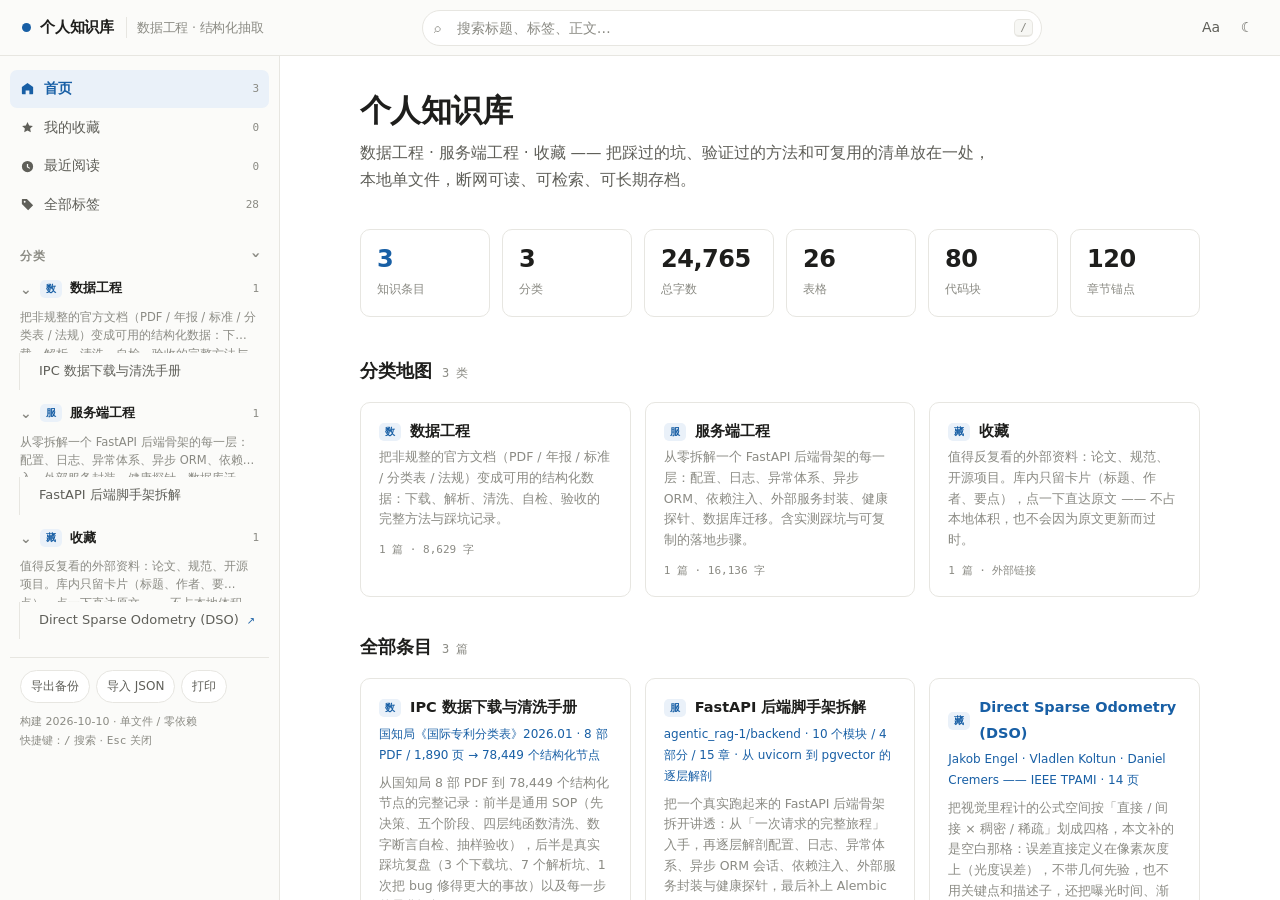
==== index.html @ 00d214c9 "新增外链收藏卡片：论文只留卡片，点击直达原文 需求：把 DSO 论文收进「收藏」，以知识小卡片展示标题与主要内容，点击跳原文，库内不做正文处理。  改动： - meta.json 新增 url 字段；" ====
<!DOCTYPE html>
<html lang="zh-CN" data-theme="light">
<head>
<meta charset="utf-8">
<meta name="viewport" content="width=device-width, initial-scale=1">
<meta name="color-scheme" content="light dark">
<meta name="description" content="个人知识库 · 数据工程 / 结构化抽取 —— 本地零依赖单文件">
<title>个人知识库</title>
<style>
*,*::before,*::after{box-sizing:border-box}
:root{
  --side-w:280px;
  --sans:-apple-system,BlinkMacSystemFont,"PingFang SC","Hiragino Sans GB","Microsoft YaHei",system-ui,sans-serif;
  --mono:ui-monospace,SFMono-Regular,Menlo,Consolas,"PingFang SC",monospace;
  --r:10px; --r-sm:7px;
  --fs:16px;
}
html[data-theme="light"]{
  --bg:#ffffff; --bg-soft:#f7f7f4; --side:#fbfbf9; --card:#ffffff;
  --text:#1e1e1c; --text-2:#5f5f59; --muted:#8b8b84; --border:#e7e6e1; --border-2:#f0efeb;
  --accent:#185FA5; --accent-2:#0f4a85; --accent-soft:#eaf1f9; --accent-line:#cfe0f2;
  --note-bg:#fdf8ee; --note-br:#c98a1e; --note-fg:#4a3a1a;
  --code-bg:#f6f6f3; --mark:#ffe9a8; --shadow:0 1px 2px rgba(20,20,20,.05),0 8px 24px rgba(20,20,20,.06);
}
html[data-theme="dark"]{
  --bg:#15171a; --bg-soft:#1b1e22; --side:#191c20; --card:#1c1f24;
  --text:#e7e7e3; --text-2:#a8a8a2; --muted:#7d7d78; --border:#2b2f35; --border-2:#22262b;
  --accent:#6aa9e0; --accent-2:#8dc0ee; --accent-soft:#1c2733; --accent-line:#2b3d51;
  --note-bg:#2a2618; --note-br:#c9a24a; --note-fg:#e3d9be;
  --code-bg:#1b1f24; --mark:#5c4a12; --shadow:0 1px 2px rgba(0,0,0,.3),0 8px 24px rgba(0,0,0,.35);
}
html{-webkit-text-size-adjust:100%}
body{
  margin:0;height:100vh;height:100dvh;background:var(--bg);color:var(--text);
  font:var(--fs)/1.75 var(--sans);overflow:hidden;
  display:grid;grid-template-columns:var(--side-w) minmax(0,1fr);grid-template-rows:auto minmax(0,1fr);
  grid-template-areas:"top top" "side main";
  transition:background .18s,color .18s;
}
a{color:var(--accent)}
button{font:inherit;color:inherit;background:none;border:0;cursor:pointer}
mark{background:var(--mark);color:inherit;border-radius:3px;padding:0 2px}
::-webkit-scrollbar{width:9px;height:9px}
::-webkit-scrollbar-thumb{background:var(--border);border-radius:5px}
::-webkit-scrollbar-thumb:hover{background:var(--muted)}
::-webkit-scrollbar-track{background:transparent}

/* ---------- 顶栏 ---------- */
#topbar{
  grid-area:top;display:flex;align-items:center;gap:12px;padding:0 16px;height:56px;
  background:var(--side);border-bottom:1px solid var(--border);z-index:40;
}
#menu-btn{display:none}
.icon-btn{
  width:34px;height:34px;border-radius:var(--r-sm);color:var(--text-2);
  display:inline-flex;align-items:center;justify-content:center;font-size:14px;
  transition:background .12s,color .12s;flex:none;
}
.icon-btn:hover{background:var(--bg-soft);color:var(--text)}
.icon-btn:active{transform:translateY(1px)}
.brand{
  display:flex;align-items:center;gap:9px;text-decoration:none;color:var(--text);
  font-weight:650;font-size:15px;letter-spacing:-.2px;flex:none;padding:4px 6px;border-radius:var(--r-sm);
}
.brand:hover{background:var(--bg-soft)}
.brand .dot{width:9px;height:9px;border-radius:50%;background:var(--accent);flex:none}
.brand small{color:var(--muted);font-weight:400;font-size:12.5px;
  padding-left:10px;margin-left:3px;border-left:1px solid var(--border)}
#searchwrap{flex:1;max-width:620px;margin-left:auto;position:relative}
#q{
  width:100%;height:36px;padding:0 62px 0 34px;border:1px solid var(--border);border-radius:999px;
  background:var(--bg);color:var(--text);font:14px var(--sans);outline:none;transition:border-color .15s,box-shadow .15s;
}
#q::placeholder{color:var(--muted)}
#q:focus{border-color:var(--accent-line);box-shadow:0 0 0 3px var(--accent-soft)}
#searchwrap .i{position:absolute;left:12px;top:50%;transform:translateY(-50%);color:var(--muted);pointer-events:none;font-size:13px}
#searchwrap kbd{
  position:absolute;right:9px;top:50%;transform:translateY(-50%);font:11px var(--mono);
  color:var(--muted);border:1px solid var(--border);border-bottom-width:2px;border-radius:5px;padding:1px 5px;background:var(--bg-soft);
}
#topbar .tools{display:flex;gap:2px;flex:none;margin-left:auto}

/* ---------- 侧栏 ---------- */
#side{
  grid-area:side;overflow-y:auto;overscroll-behavior:contain;background:var(--side);
  border-right:1px solid var(--border);padding:14px 10px 40px;
}
.snav{display:flex;flex-direction:column;gap:1px;margin-bottom:14px}
.snav a{
  display:flex;align-items:center;gap:9px;padding:7px 10px;border-radius:var(--r-sm);
  color:var(--text-2);text-decoration:none;font-size:13.5px;transition:background .12s,color .12s;
}
.snav a:hover{background:var(--bg-soft);color:var(--text)}
.snav a.on{background:var(--accent-soft);color:var(--accent);font-weight:600}
.snav a .n{margin-left:auto;font:11px var(--mono);color:var(--muted)}
.sgroup{margin:0 0 10px}
.sgroup>summary{
  display:flex;align-items:center;gap:7px;cursor:pointer;list-style:none;
  font-size:11.5px;font-weight:700;letter-spacing:.07em;color:var(--muted);
  padding:8px 10px 6px;text-transform:uppercase;
}
.sgroup>summary::-webkit-details-marker{display:none}
.sgroup>summary::after{
  content:"›";margin-left:auto;font-size:15px;line-height:1;color:var(--muted);
  transition:transform .15s;transform:rotate(90deg);
}
.sgroup:not([open])>summary::after{transform:rotate(0)}
.catblk{margin-bottom:6px}
.catblk>.chead{
  display:flex;align-items:center;gap:8px;width:100%;padding:7px 10px;border-radius:var(--r-sm);
  font-size:13px;font-weight:640;color:var(--text);text-align:left;line-height:1.45;
}
.catblk>.chead:hover{background:var(--bg-soft)}
.catblk>.chead .badge{
  flex:none;font:10px/16px var(--mono);font-weight:700;letter-spacing:.03em;
  padding:1px 6px;border-radius:5px;background:var(--accent-soft);color:var(--accent);height:18px;
}
.catblk>.chead .cnt{margin-left:auto;font:11px var(--mono);color:var(--muted)}
.catblk>.chead .arw{flex:none;color:var(--muted);font-size:14px;transition:transform .15s}
.catblk.collapsed>.chead .arw{transform:rotate(-90deg)}
.clist{display:flex;flex-direction:column;gap:1px;padding:2px 0 4px 10px;margin-left:9px;border-left:1px solid var(--border)}
.catblk.collapsed .clist{display:none}
.clist a{
  display:flex;gap:8px;align-items:baseline;padding:6px 9px;border-radius:var(--r-sm);
  color:var(--text-2);text-decoration:none;font-size:13px;line-height:1.5;
}
.clist a:hover{background:var(--bg-soft);color:var(--text)}
.clist a.on{background:var(--accent-soft);color:var(--accent);font-weight:600}
.clist a .fav{color:#e0a52a;font-size:11px;flex:none}
.catdesc{padding:2px 10px 8px;font-size:11.5px;line-height:1.6;color:var(--muted);
  display:-webkit-box;-webkit-line-clamp:2;-webkit-box-orient:vertical;overflow:hidden}
#side .sfoot{
  margin-top:18px;padding:12px 10px 0;border-top:1px solid var(--border);
  display:flex;flex-wrap:wrap;gap:6px;
}
#side .sfoot button{
  font-size:12px;padding:5px 10px;border:1px solid var(--border);border-radius:999px;color:var(--text-2);background:var(--bg);
}
#side .sfoot button:hover{border-color:var(--accent-line);color:var(--accent)}
#side .meta-line{padding:10px 10px 0;font-size:11px;color:var(--muted);line-height:1.7}

/* ---------- 主区 ---------- */
#main{grid-area:main;overflow-y:auto;overscroll-behavior:contain;scroll-behavior:smooth}
#progress{position:fixed;top:0;left:0;height:2px;background:var(--accent);width:0;z-index:60;transition:width .1s linear;pointer-events:none}
.page{max-width:920px;margin:0 auto;padding:34px 40px 90px}

/* 文章 */
.crumbs{display:flex;align-items:center;gap:7px;font-size:12.5px;color:var(--muted);margin-bottom:14px;flex-wrap:wrap}
.crumbs a{color:var(--muted);text-decoration:none}
.crumbs a:hover{color:var(--accent)}
.crumbs .sep{opacity:.5}
.doc h1{font-size:27px;line-height:1.35;margin:0 0 8px;font-weight:680;letter-spacing:-.4px}
.kicker{color:var(--muted);font-size:13.5px;margin:0 0 12px;font-weight:500}
.lede{
  color:var(--text-2);font-size:15px;line-height:1.8;margin:0 0 16px;padding:13px 16px;
  background:var(--bg-soft);border-left:3px solid var(--accent-line);border-radius:0 var(--r) var(--r) 0;
}
.metabar{display:flex;flex-wrap:wrap;gap:7px;align-items:center;padding-bottom:16px;border-bottom:1px solid var(--border);margin-bottom:26px}
.chip{
  font-size:11.5px;padding:3px 9px;border-radius:999px;background:var(--bg-soft);
  color:var(--text-2);border:1px solid var(--border);text-decoration:none;
}
a.chip:hover{border-color:var(--accent-line);color:var(--accent);background:var(--accent-soft)}
.chip.plain{border-color:transparent;background:none;color:var(--muted);padding-left:0}
.chip.stat{font-variant-numeric:tabular-nums;font-family:var(--mono)}
.favbtn{
  margin-left:auto;font-size:12.5px;padding:5px 13px;border-radius:999px;
  border:1px solid var(--border);color:var(--text-2);display:inline-flex;gap:6px;align-items:center;
}
.favbtn:hover{border-color:#e0a52a;color:#e0a52a}
.favbtn.on{background:#fdf6e3;border-color:#e9cf8a;color:#9a7212}
html[data-theme="dark"] .favbtn.on{background:#332c14;border-color:#6b5a22;color:#e9cf8a}

/* 正文排版 —— 标题层级整体降了一级（条目标题占 h1），这里复刻原手册的视觉层次 */
.body h2{                                   /* 部（第一部分 / 第二部分） */
  font-size:22px;font-weight:680;color:var(--accent);letter-spacing:-.3px;
  margin:46px 0 6px;line-height:1.4;scroll-margin-top:74px;
}
.body h3{                                   /* 章（0. / 1. / Stage 0 …） */
  font-size:19px;font-weight:650;line-height:1.45;margin:38px 0 12px;
  padding-left:12px;border-left:3px solid var(--accent);scroll-margin-top:74px;
}
.body h4{font-size:16px;font-weight:640;margin:26px 0 8px;scroll-margin-top:74px}
.body h4::before{content:"§ ";color:var(--muted);font-weight:400}
.body h5{font-size:14.5px;font-weight:640;margin:20px 0 6px;color:var(--text-2);scroll-margin-top:74px}
.body h5::before{content:"· ";color:var(--muted);font-weight:400}
.body h2:first-child,.body h3:first-child{margin-top:0}
.body>*:first-child{margin-top:0}
/* 「部分」这两块之间给一条重分割线，翻页感更强 */
.body section.part{margin-top:40px}
.body section.part:first-child{margin-top:0}
.body section.part>h2:first-child{margin-top:0}
.body section.part + section.part{border-top:2px solid var(--accent);padding-top:22px;margin-top:56px}
.body p{margin:11px 0}
.body ul,.body ol{margin:11px 0;padding-left:23px}
.body li{margin:5px 0}
.body li::marker{color:var(--muted)}
.body strong{font-weight:650}
.body hr{border:none;border-top:1px solid var(--border-2);margin:32px 0}
.body a{color:var(--accent);text-underline-offset:2px}
.body code{
  background:var(--code-bg);border:1px solid var(--border);border-radius:5px;
  padding:1px 5px;font:13.5px var(--mono);word-break:break-word;
}
.body blockquote{
  margin:16px 0;padding:12px 18px;background:var(--note-bg);color:var(--note-fg);
  border-left:3px solid var(--note-br);border-radius:0 var(--r) var(--r) 0;
}
.body blockquote p{margin:6px 0}
.body blockquote code{background:rgba(255,255,255,.45);border-color:rgba(180,140,40,.3)}
html[data-theme="dark"] .body blockquote code{background:rgba(255,255,255,.07)}
.body pre{
  position:relative;background:var(--code-bg);border:1px solid var(--border);border-radius:var(--r);
  padding:14px 16px;overflow-x:auto;margin:15px 0;-webkit-overflow-scrolling:touch;
}
.body pre code{background:none;border:none;padding:0;font-size:13px;line-height:1.68;font-family:var(--mono);white-space:pre}
.body pre .copy{
  position:absolute;top:7px;right:7px;font:11px var(--sans);padding:3px 9px;border-radius:6px;
  background:var(--bg);border:1px solid var(--border);color:var(--muted);opacity:0;transition:opacity .15s;
}
.body pre:hover .copy,.body pre .copy:focus{opacity:1}
.body pre .copy:hover{color:var(--accent);border-color:var(--accent-line)}
.body pre .copy.done{color:#2f7d4f;border-color:#9ed3b2;opacity:1}
html[data-theme="dark"] .body pre .copy.done{color:#7fd6a2;border-color:#2f5c42}
.tw{overflow-x:auto;margin:16px 0;border:1px solid var(--border);border-radius:var(--r);-webkit-overflow-scrolling:touch}
.tw::-webkit-scrollbar{height:7px}
.body table{border-collapse:collapse;width:100%;font-size:14px}
.body th,.body td{padding:9px 13px;border-bottom:1px solid var(--border);text-align:left;vertical-align:top}
.body th{background:var(--bg-soft);font-weight:640;white-space:nowrap;font-size:13px}
.body tbody tr:last-child td{border-bottom:none}
.body .cb{display:inline-block;width:12px;height:12px;border:1.5px solid var(--muted);border-radius:3px;margin-right:7px;vertical-align:-1px}
.body .cb-on{background:var(--accent);border-color:var(--accent)}
@media(max-width:700px){.body table{min-width:520px}}

/* 文章内目录 */
.rail{position:sticky;top:24px;max-height:calc(100dvh - 130px);overflow-y:auto;padding-bottom:20px}
.rail .rt{font-size:11px;font-weight:700;letter-spacing:.08em;color:var(--muted);text-transform:uppercase;margin-bottom:9px}
.rail a{
  display:block;font-size:12.5px;line-height:1.55;color:var(--muted);text-decoration:none;
  padding:3px 0 3px 11px;border-left:2px solid var(--border-2);transition:color .12s,border-color .12s;
}
.rail a.l2{padding-left:24px;font-size:12px}
.rail a:hover{color:var(--text)}
.rail a.on{color:var(--accent);border-left-color:var(--accent);font-weight:600}

/* 侧栏里的「本页目录」—— 单文档知识库把章节目录放左边，右侧不占阅读宽度 */
.dout{display:flex;flex-direction:column;gap:1px;padding:2px 0 6px 10px;margin-left:9px;border-left:1px solid var(--border)}
.dout a{
  display:block;font-size:12.5px;line-height:1.5;color:var(--muted);text-decoration:none;
  padding:4px 8px;border-radius:var(--r-sm);transition:background .12s,color .12s;
}
.dout a.l1{font-weight:650;color:var(--text-2);font-size:13px;margin-top:5px}
.dout a.l2{padding-left:16px}
.dout a.l3{padding-left:28px;font-size:12px}
.dout a.l4{padding-left:40px;font-size:12px;color:var(--muted)}
.dout a:hover{background:var(--bg-soft);color:var(--text)}
.dout a.on{background:var(--accent-soft);color:var(--accent);font-weight:600}
.sgroup>summary .oc{margin-left:auto;font:10px var(--mono);font-weight:700;color:var(--muted);
  background:var(--bg);border:1px solid var(--border);border-radius:5px;padding:0 5px;letter-spacing:0}

/* 翻页 */
.pager{display:grid;grid-template-columns:1fr 1fr;gap:14px;margin-top:52px;padding-top:24px;border-top:1px solid var(--border)}
.pager a{
  display:block;padding:13px 16px;border:1px solid var(--border);border-radius:var(--r);
  text-decoration:none;color:var(--text);background:var(--card);transition:border-color .15s,box-shadow .15s;
}
.pager a:hover{border-color:var(--accent-line);box-shadow:var(--shadow)}
.pager a .lab{font-size:11px;color:var(--muted);display:block;margin-bottom:4px}
.pager a .t{font-size:14px;font-weight:600;line-height:1.5}
.pager a.next{text-align:right}
.pager .ph{visibility:hidden}

/* 首页 / 列表页 */
.hero{margin-bottom:34px}
.hero h1{font-size:31px;margin:0 0 10px;font-weight:700;letter-spacing:-.6px;line-height:1.3}
.hero .sub{color:var(--text-2);font-size:15.5px;margin:0;max-width:64ch;line-height:1.75}
.statrow{display:grid;grid-template-columns:repeat(auto-fit,minmax(112px,1fr));gap:12px;margin:26px 0 38px}
.stat{background:var(--card);border:1px solid var(--border);border-radius:var(--r);padding:14px 16px}
.stat b{display:block;font-size:24px;font-weight:700;font-variant-numeric:tabular-nums;letter-spacing:-.5px;line-height:1.25}
.stat span{font-size:12px;color:var(--muted)}
.stat.bl b{color:var(--accent)}
.h2sec{display:flex;align-items:baseline;gap:10px;margin:34px 0 16px}
.h2sec h2{font-size:18px;margin:0;font-weight:660}
.h2sec .c{font-size:12px;color:var(--muted);font-family:var(--mono)}
.cards{display:grid;grid-template-columns:repeat(auto-fill,minmax(268px,1fr));gap:14px}
.card{
  display:block;background:var(--card);border:1px solid var(--border);border-radius:var(--r);
  padding:16px 18px;text-decoration:none;color:var(--text);transition:border-color .15s,box-shadow .15s,transform .15s;
}
.card:hover{border-color:var(--accent-line);box-shadow:var(--shadow);transform:translateY(-1px)}
.card .ct{display:flex;align-items:center;gap:9px;font-weight:650;font-size:14.5px;margin-bottom:3px}
.card .badge{flex:none;font:10px/16px var(--mono);font-weight:700;padding:1px 6px;border-radius:5px;background:var(--accent-soft);color:var(--accent)}
.card .k{font-size:12px;color:var(--accent);margin-bottom:7px;font-weight:500}
.card .cs{font-size:12.5px;color:var(--muted);line-height:1.65}
.card .cf{margin-top:10px;font-size:11px;color:var(--muted);font-family:var(--mono)}
/* 外链卡片（收藏的资料书签）：库内不留正文副本，点一下直接开原文 */
.card.ext .ct{color:var(--accent)}
.card .pts{margin:9px 0 0;padding:0;list-style:none}
.card .pts li{position:relative;padding-left:13px;font-size:12.5px;line-height:1.62;color:var(--muted);margin-top:4px}
.card .pts li::before{content:"·";position:absolute;left:3px;color:var(--accent);font-weight:700}
.card .cf .go{color:var(--accent);font-weight:600}
.extico{font-size:10px;color:var(--accent);flex:none}
.artlist{display:flex;flex-direction:column;gap:2px}
.artlist a{
  display:block;padding:12px 14px;border-radius:var(--r-sm);text-decoration:none;color:var(--text);
  border:1px solid transparent;transition:background .12s,border-color .12s;
}
.artlist a:hover{background:var(--bg-soft);border-color:var(--border)}
.artlist .at{font-size:14.5px;font-weight:600;margin-bottom:3px;display:flex;align-items:center;gap:8px}
.artlist .as{font-size:12.5px;color:var(--muted);line-height:1.65}
.tagcloud{display:flex;flex-wrap:wrap;gap:7px}
.tagcloud a{
  font-size:12.5px;padding:4px 11px;border-radius:999px;background:var(--bg-soft);
  border:1px solid var(--border);color:var(--text-2);text-decoration:none;
}
.tagcloud a:hover{border-color:var(--accent-line);color:var(--accent);background:var(--accent-soft)}
.tagcloud a b{font-weight:600;color:var(--muted);font-size:11px;margin-left:5px;font-family:var(--mono)}
.note{
  background:var(--bg-soft);border:1px solid var(--border);border-radius:var(--r);padding:15px 18px;
  font-size:13.5px;color:var(--text-2);line-height:1.75;
}
.note h3{margin:0 0 8px;font-size:14.5px;color:var(--text);font-weight:650}
.note h3:not(:first-child){margin-top:18px}
.note ul{margin:6px 0;padding-left:20px}
.note li{margin:3px 0}
.note code{background:var(--code-bg);border:1px solid var(--border);border-radius:5px;padding:1px 5px;font:12.5px var(--mono)}
.col2{display:grid;grid-template-columns:repeat(auto-fit,minmax(290px,1fr));gap:14px}
.empty{text-align:center;padding:70px 20px;color:var(--muted);font-size:14px}

/* 搜索结果面板 */
#panel{
  position:fixed;inset:56px 0 0;background:rgba(20,22,26,.28);z-index:35;
  display:none;backdrop-filter:blur(2px);
}
#panel.open{display:block}
.sresults{
  max-width:760px;margin:0 auto;background:var(--card);border:1px solid var(--border);
  border-top:none;border-radius:0 0 var(--r) var(--r);box-shadow:var(--shadow);
  max-height:calc(100dvh - 76px);overflow-y:auto;
}
.sresults .sh{padding:11px 18px;font-size:12px;color:var(--muted);border-bottom:1px solid var(--border-2);position:sticky;top:0;background:var(--card)}
.sitem{display:block;padding:11px 18px;text-decoration:none;color:var(--text);border-bottom:1px solid var(--border-2);cursor:pointer}
.sitem:last-child{border-bottom:none}
.sitem:hover,.sitem.cur{background:var(--accent-soft)}
.sitem .st{font-size:13.5px;font-weight:620;margin-bottom:3px}
.sitem .sp{font-size:12.5px;color:var(--muted);line-height:1.65}
.sitem .sn{font-size:11px;color:var(--muted);font-family:var(--mono);margin-top:4px}
.sitem mark{background:var(--mark);color:inherit;font-weight:600;border-radius:3px}

#toast{
  position:fixed;left:50%;bottom:34px;transform:translate(-50%,14px);background:var(--text);color:var(--bg);
  font-size:12.5px;padding:8px 16px;border-radius:999px;opacity:0;pointer-events:none;
  transition:opacity .2s,transform .2s;z-index:80;
}
#toast.on{opacity:1;transform:translate(-50%,0)}
#scrim{display:none}

@media(max-width:900px){
  body{grid-template-columns:minmax(0,1fr);grid-template-areas:"top" "main"}
  #menu-btn{display:inline-flex}
  #side{
    position:fixed;top:56px;bottom:0;left:0;width:min(84vw,308px);z-index:45;
    transform:translateX(-102%);transition:transform .22s cubic-bezier(.4,0,.2,1);
    box-shadow:0 0 40px rgba(0,0,0,.18);
  }
  body.nav-open #side{transform:none}
  body.nav-open #scrim{display:block;position:fixed;inset:56px 0 0;background:rgba(20,22,26,.4);z-index:44}
  .brand small{display:none}
  .brand .bt{display:none}
  .page{padding:22px 18px 80px}
  .doc h1{font-size:23px}
  .body h2{font-size:19px}
  .body h3{font-size:17.5px}
  .pager{grid-template-columns:1fr}
  .pager a.next{text-align:left}
  .hero h1{font-size:25px}
  #q{padding-right:16px}
  #searchwrap kbd{display:none}
}
@media(max-width:480px){
  #font-btn{display:none}
  .brand{padding:4px 3px}
}
@media print{
  #topbar,#side,#progress,.pager,#panel,.sfoot{display:none!important}
  body{display:block;height:auto;overflow:visible}
  #main{overflow:visible}
  .page{padding:0;max-width:none}
  .body pre,.body .tw{overflow:visible;page-break-inside:avoid}
  .body h2,.body h3{page-break-after:avoid}
}
</style>
</head>
<body>
<div id="progress"></div>
<header id="topbar">
  <button id="menu-btn" class="icon-btn" type="button" aria-label="打开导航">☰</button>
  <a class="brand" href="#/"><span class="dot"></span><span class="bt">个人知识库</span><small>数据工程 · 结构化抽取</small></a>
  <div id="searchwrap">
    <span class="i">⌕</span>
    <input id="q" type="search" placeholder="搜索标题、标签、正文…" autocomplete="off" spellcheck="false" aria-label="搜索知识库">
    <kbd>/</kbd>
  </div>
  <div class="tools">
    <button id="font-btn" class="icon-btn" type="button" title="切换正文字号">Aa</button>
    <button id="theme-btn" class="icon-btn" type="button" title="切换深浅色">☾</button>
  </div>
</header>
<aside id="side"></aside>
<main id="main"></main>
<div id="panel"></div>
<div id="scrim"></div>
<div id="toast"></div>
<script id="kb-data" type="application/json">{"meta":{"title":"个人知识库","subtitle":"数据工程 · 服务端工程 · 收藏","built":"2026-10-10","source":"自建技术笔记：由原始项目文档整理而成","stats":{"arts":3,"exts":1,"cats":3,"words":24765,"tables":26,"code":80,"anchors":120,"read":61}},"cats":[{"id":"data-eng","name":"数据工程","icon":"数","desc":"把非规整的官方文档（PDF / 年报 / 标准 / 分类表 / 法规）变成可用的结构化数据：下载、解析、清洗、自检、验收的完整方法与踩坑记录。"},{"id":"backend-eng","name":"服务端工程","icon":"服","desc":"从零拆解一个 FastAPI 后端骨架的每一层：配置、日志、异常体系、异步 ORM、依赖注入、外部服务封装、健康探针、数据库迁移。含实测踩坑与可复制的落地步骤。"},{"id":"bookmarks","name":"收藏","icon":"藏","desc":"值得反复看的外部资料：论文、规范、开源项目。库内只留卡片（标题、作者、要点），点一下直达原文 —— 不占本地体积，也不会因为原文更新而过时。"}],"arts":[{"order":1,"id":"ipc-handbook","cat":"data-eng","title":"IPC 数据下载与清洗手册","kicker":"国知局《国际专利分类表》2026.01 · 8 部 PDF / 1,890 页 → 78,449 个结构化节点","summary":"从国知局 8 部 PDF 到 78,449 个结构化节点的完整记录：前半是通用 SOP（先决策、五个阶段、四层纯函数清洗、数字断言自检、抽样验收），后半是真实踩坑复盘（3 个下载坑、7 个解析坑、1 次把 bug 修得更大的事故）以及每一步的量化证据。","tags":["IPC","国知局","PDF 解析","数据清洗","ETL","SOP","踩坑复盘","结构化抽取","专利"],"html":"<section class=\"part first\" id=\"ipc-handbook--part-1\"><h2 id=\"ipc-handbook--part-1-title\" class=\"part-title\">第一部分 · 通用 SOP<\/h2><p class=\"part-lead\">下次做同类任务时照着做的操作手册：怎么判断路线、五个阶段、每层的设计要点、陷阱速查表。<\/p><blockquote>\n<p>面向\"官方文档 / 年报 / 标准 / 分类表 / 法规\"这类<strong>排版不规整但内容有结构<\/strong>的 PDF。\n本文是<strong>操作手册<\/strong>（下次照着做）；踩坑细节见 <code>踩坑与解决方案.md<\/code>。\n案例来源：国知局 IPC 分类表 8 部 PDF → 78,449 节点。<\/p>\n<\/blockquote>\n<hr />\n<h3 id=\"ipc-handbook--p1-0-5\">0. 先做决策：走哪条路（5 分钟）<\/h3>\n<p><strong>别急着写解析代码。<\/strong> 先花 5 分钟回答三个问题，它们决定后面所有工作量：<\/p>\n<div class=\"tw\"><table>\n<thead>\n<tr>\n<th>问题<\/th>\n<th>怎么答<\/th>\n<th>影响<\/th>\n<\/tr>\n<\/thead>\n<tbody>\n<tr>\n<td><strong>① 有没有文本层？<\/strong><\/td>\n<td>抽一页看字数；看 PDF 元数据 <code>Producer<\/code><\/td>\n<td>没有 → 必须 OCR（MinerU / DeepDoc / TextIn），工作量 ×3<\/td>\n<\/tr>\n<tr>\n<td><strong>② 排版规整吗？<\/strong><\/td>\n<td><code>Producer<\/code> 是谁<\/td>\n<td><code>Microsoft Excel/Word<\/code> → 大概率规整但有怪癖；扫描件 → OCR<\/td>\n<\/tr>\n<tr>\n<td><strong>③ 层级怎么表达？<\/strong><\/td>\n<td>看缩进 / 点号 / 编号<\/td>\n<td>显式编码（点号、缩进）→ 可解析；纯靠视觉缩进 → 需版面还原<\/td>\n<\/tr>\n<\/tbody>\n<\/table><\/div>\n<h4 id=\"ipc-handbook--p1-_1\">探测脚本（直接跑，别改）<\/h4>\n<pre><code class=\"language-python\">from pypdf import PdfReader\n\nr = PdfReader(&quot;sample.pdf&quot;)\nprint(&quot;页数:&quot;, len(r.pages))\nprint(&quot;元数据:&quot;, dict(r.metadata or {}))          # ← Producer 是关键线索\n\nfor i in [0, 1, len(r.pages) // 2]:              # 首页 / 次页 / 中间页\n    t = r.pages[i].extract_text() or &quot;&quot;\n    print(f&quot;\\n===== page {i+1}  len={len(t)} =====&quot;)\n    print(repr(t[:500]))                          # ← repr 才看得到全角空格/制表符\n<\/code><\/pre>\n<p><strong>判读<\/strong>：<\/p>\n<ul>\n<li><code>len(t)<\/code> 接近 0 或全是乱码符号 → <strong>无文本层<\/strong>，转 OCR<\/li>\n<li><code>len(t)<\/code> 正常、中文可读 → 有文本层，进入解析路线<\/li>\n<li>元数据里 <code>Producer: Microsoft Office Excel 2007<\/code> → <strong>原始文件是从 Excel 导出的<\/strong>，\n  意味着：文本层完整，但<strong>单元格宽度会决定换行位置<\/strong> → 排版必然不规整<\/li>\n<\/ul>\n<blockquote>\n<p>⚠️ 用 <code>repr()<\/code> 而不是 <code>print()<\/code>。全角空格 <code>\\u3000<\/code>、制表符、零宽字符在终端里<strong>看不见<\/strong>，\n而它们往往是后面最致命的判据。<\/p>\n<\/blockquote>\n<hr />\n<h3 id=\"ipc-handbook--p1-1\">1. 五个阶段<\/h3>\n<pre><code>Stage 0  侦察      ── 摸清格式，产出&quot;格式侦察报告&quot;\nStage 1  下载      ── 拿到原始文件 + 可追溯清单\nStage 2  清洗      ── 4 层纯函数，逐层转换\nStage 3  自检      ── 数字断言，error / warn 分级\nStage 4  抽样验收  ── 人工核对，交付\n<\/code><\/pre>\n<p><strong>铁律：不要跳 Stage 0。<\/strong> 我在 IPC 项目上如果在 H 部之外没做全量形态统计，\n后面所有正则都会建立在错误假设上。<\/p>\n<hr />\n<h3 id=\"ipc-handbook--p1-2-stage-0\">2. Stage 0：格式侦察报告<\/h3>\n<p><strong>目标<\/strong>：用数据回答下面 6 个问题，写成一份可以给自己看的报告。<\/p>\n<div class=\"tw\"><table>\n<thead>\n<tr>\n<th>#<\/th>\n<th>问题<\/th>\n<th>为什么必须问<\/th>\n<\/tr>\n<\/thead>\n<tbody>\n<tr>\n<td>1<\/td>\n<td>有几种\"节点行\"形态？各多少？<\/td>\n<td>决定用同行正则还是行状态机<\/td>\n<\/tr>\n<tr>\n<td>2<\/td>\n<td>层级怎么表达？连续吗？<\/td>\n<td>决定父子关系怎么建<\/td>\n<\/tr>\n<tr>\n<td>3<\/td>\n<td>条目被折行了吗？折几种？<\/td>\n<td>决定要不要 merge 层<\/td>\n<\/tr>\n<tr>\n<td>4<\/td>\n<td>夹带了哪些\"非条目\"内容？<\/td>\n<td>索引 / 附注 / 跨类目表会伪装成条目<\/td>\n<\/tr>\n<tr>\n<td>5<\/td>\n<td>页眉页脚长什么样？<\/td>\n<td>必须精确剔除，否则混进标题<\/td>\n<\/tr>\n<tr>\n<td>6<\/td>\n<td><strong>全文搜目标业务词，命中几次？<\/strong><\/td>\n<td>提前否掉错误的技术路线<\/td>\n<\/tr>\n<\/tbody>\n<\/table><\/div>\n<h4 id=\"ipc-handbook--p1-_2\">侦察脚本骨架<\/h4>\n<pre><code class=\"language-python\">import re\nfrom collections import Counter\nfrom pypdf import PdfReader\n\nHEAD = re.compile(r&quot;^页眉的样子$&quot;)\nFOOT = re.compile(r&quot;^页脚的样子$&quot;)\n\nlines = []\nfor p in PdfReader(&quot;sample.pdf&quot;).pages:\n    for ln in (p.extract_text() or &quot;&quot;).split(&quot;\\n&quot;):\n        if ln.strip() and not HEAD.match(ln) and not FOOT.match(ln):\n            lines.append(ln.rstrip())\n\n# 问题 1：形态统计 —— 先假设几种候选正则，统计各自命中数\nCANDS = {\n    &quot;形态A(同行带标题)&quot;: re.compile(r&quot;^CODE\\s+\\S&quot;),\n    &quot;形态B(号独占行)&quot;:   re.compile(r&quot;^CODE$&quot;),\n}\nfor name, pat in CANDS.items():\n    hits = [l for l in lines if pat.match(l)]\n    print(f&quot;{name}: {len(hits)}&quot;)\n    for l in hits[:3]:\n        print(&quot;   &quot;, repr(l[:80]))\n\n# 问题 3：折行检测 —— 上一行没说完就换行\nBREAK_TAIL = re.compile(r&quot;[，、；,;：:）)]\\s*$&quot;)\ntrunc = [l for l in lines if BREAK_TAIL.search(l)]\nprint(f&quot;\\n疑似折断续行: {len(trunc)}&quot;)\nfor l in trunc[:5]:\n    print(&quot;   &quot;, repr(l[-60:]))\n\n# 问题 4：非条目内容\nfor kw in [&quot;索引&quot;, &quot;附注&quot;, &quot;注&quot;]:\n    print(f&quot;含「{kw}」的行: {sum(1 for l in lines if kw in l)}&quot;)\n\n# 问题 6：业务词语料探测（最重要的一步，见下）\ntxt = &quot;\\n&quot;.join(lines)\nfor w in [&quot;物联网&quot;, &quot;传感器&quot;, &quot;智能&quot;]:\n    print(f&quot;  {w} -&gt; {txt.count(w)} 次&quot;)\n<\/code><\/pre>\n<h4 id=\"ipc-handbook--p1-6\">🔑 问题 6 为什么最重要<\/h4>\n<p>在 IPC 项目里，这一步<strong>直接否掉了两条技术路线<\/strong>：<\/p>\n<pre><code>H 部全文搜「物联网」→ 0 次命中\n但正确答案在里面：H04L67/12「适用于…传感器网络、汽车网络或远程计量网络」\n<\/code><\/pre>\n<p>→ 结论：<strong>纯关键词检索不可行（0 命中），训分类器也不可行（无标注 + 7.8 万类）<\/strong>。\n必须走「LLM 概念桥接 + 检索召回 + cross-encoder 重排」。<\/p>\n<blockquote>\n<p><strong>清洗前顺手做一次目标场景的语料探测，能提前否掉错误的技术路线。<\/strong>\n这一步成本 1 分钟，收益可能是几周。<\/p>\n<\/blockquote>\n<hr />\n<h3 id=\"ipc-handbook--p1-3-stage-1\">3. Stage 1：下载<\/h3>\n<p><strong>7 条动作<\/strong>，逐条都对应一个踩过的坑：<\/p>\n<div class=\"tw\"><table>\n<thead>\n<tr>\n<th>#<\/th>\n<th>动作<\/th>\n<th>为什么<\/th>\n<\/tr>\n<\/thead>\n<tbody>\n<tr>\n<td>1<\/td>\n<td><strong>链接从页面实时解析<\/strong>，不硬编码<\/td>\n<td>附件 URL 常带 hash，改版即失效<\/td>\n<\/tr>\n<tr>\n<td>2<\/td>\n<td>带 <code>User-Agent<\/code> + 页面 URL 作 <code>Referer<\/code><\/td>\n<td>政府站 WAF 会挡裸请求<\/td>\n<\/tr>\n<tr>\n<td>3<\/td>\n<td><strong>检测 gzip 并手动解压<\/strong><\/td>\n<td><code>urllib<\/code> 不自动解压；curl 会——所以 curl 测试会骗你<\/td>\n<\/tr>\n<tr>\n<td>4<\/td>\n<td>记录<strong>字节数 / md5 / 页数<\/strong><\/td>\n<td>可判定\"源文件是否变过\"，可复现<\/td>\n<\/tr>\n<tr>\n<td>5<\/td>\n<td>脚本<strong>幂等<\/strong>：已存在则跳过，<code>--force<\/code> 重下<\/td>\n<td>反复重跑不心疼<\/td>\n<\/tr>\n<tr>\n<td>6<\/td>\n<td>存储路径<strong>按语义命名<\/strong>（<code>A.pdf<\/code> 而非 hash）<\/td>\n<td>后面代码好读<\/td>\n<\/tr>\n<tr>\n<td>7<\/td>\n<td>写 <code>downloads.json<\/code> 清单<\/td>\n<td>交付时可追溯<\/td>\n<\/tr>\n<\/tbody>\n<\/table><\/div>\n<pre><code class=\"language-python\">import gzip, hashlib, urllib.request\n\nOPENER = urllib.request.build_opener(urllib.request.ProxyHandler({}))  # 直连，不走代理\nUA = &quot;Mozilla/5.0 (Macintosh; Intel Mac OS X 10_15_7) AppleWebKit/537.36 (KHTML, like Gecko) Chrome/120.0.0.0 Safari/537.36&quot;\n\ndef fetch(url, referer=None, timeout=180) -&gt; bytes:\n    req = urllib.request.Request(url)\n    req.add_header(&quot;User-Agent&quot;, UA)\n    req.add_header(&quot;Accept&quot;, &quot;*/*&quot;)\n    req.add_header(&quot;Accept-Language&quot;, &quot;zh-CN,zh;q=0.9&quot;)\n    if referer:\n        req.add_header(&quot;Referer&quot;, referer)\n    with OPENER.open(req, timeout=timeout) as resp:\n        data = resp.read()\n    if data[:2] == b&quot;\\x1f\\x8b&quot;:            # ← 站点强制 gzip，urllib 不会自动解压\n        data = gzip.decompress(data)\n    return data\n<\/code><\/pre>\n<hr />\n<h3 id=\"ipc-handbook--p1-4-stage-2-4\">4. Stage 2：清洗 = 4 层纯函数<\/h3>\n<p><strong>核心设计：把清洗拆成 4 个独立可测的纯函数层。<\/strong> 每层只做一件事，\n输入输出都是简单类型，可以单独拿出来跑、单独写断言。<\/p>\n<pre><code>raw/A.pdf\n   │\n   │  ① read_lines   去页眉页脚 + 按页顺序取行\n   ▼\nlist[str]  物理行        13864 行\n   │\n   │  ② merge_lines  折行拼接（只拦&quot;会造成假条目&quot;的行）\n   ▼\nlist[str]  逻辑行        13773 行      ← 两者都打印，用来抓&quot;过度合并&quot;\n   │\n   │  ③ parse_dept   行状态机 → 节点\n   ▼\nlist[dict] 原始节点      {code, kind, dot_level, title, notes, index}\n   │\n   │  ④ build        补 parent / ancestors / title_path\n   ▼\nlist[dict] 成品节点      78449 个\n<\/code><\/pre>\n<h4 id=\"ipc-handbook--p1-_3\">每层的职责边界（不要混）<\/h4>\n<div class=\"tw\"><table>\n<thead>\n<tr>\n<th>层<\/th>\n<th>只做<\/th>\n<th>绝不做<\/th>\n<\/tr>\n<\/thead>\n<tbody>\n<tr>\n<td>① <code>read_lines<\/code><\/td>\n<td>剔除页眉页脚；捕获版本号<\/td>\n<td>不做任何合并、不做判断<\/td>\n<\/tr>\n<tr>\n<td>② <code>merge_lines<\/code><\/td>\n<td>处理\"折行造成的假条目\"<\/td>\n<td>不解析结构、不识别节点类型<\/td>\n<\/tr>\n<tr>\n<td>③ <code>parse_dept<\/code><\/td>\n<td>行状态机；区分条目 / 附注 / 索引<\/td>\n<td><strong>不算父子关系<\/strong><\/td>\n<\/tr>\n<tr>\n<td>④ <code>build<\/code><\/td>\n<td>用点号层级 + 出现顺序建父子链<\/td>\n<td>不改标题、不重新分词<\/td>\n<\/tr>\n<\/tbody>\n<\/table><\/div>\n<h4 id=\"ipc-handbook--p1-2merge_lines\">②<code>merge_lines<\/code> 的设计要点（最容易写错的一层）<\/h4>\n<p><strong>触发条件要收紧到最小<\/strong>：<\/p>\n<pre><code class=\"language-python\">def merge_lines(lines: list[str]) -&gt; list[str]:\n    &quot;&quot;&quot;只拦截【以分类号开头】的行 —— 因为只有它们会被误认成新条目。&quot;&quot;&quot;\n    out = []\n    for raw in lines:\n        s = raw.strip()\n        if out:\n            prev = out[-1]\n            # 分支 A：编号被从中间切开（'E04D13/03' + '5 ..' → 'E04D13/035'）\n            #         注意【不加空格】，两截本属同一个串\n            if RE_BARE_CODE.match(prev) and RE_SPLIT_TAIL.match(s):\n                out[-1] = f&quot;{prev}{s}&quot;\n                continue\n            # 分支 B：当前行以编号开头，但其实是上一行折下来的尾巴\n            if RE_CODE_START.match(s):\n                unbalanced = prev.count(&quot;（&quot;) &gt; prev.count(&quot;）&quot;) or prev.count(&quot;(&quot;) &gt; prev.count(&quot;)&quot;)\n                if unbalanced or prev.endswith((&quot;，&quot;, &quot;,&quot;, &quot;；&quot;, &quot;;&quot;, &quot;、&quot;)):\n                    out[-1] = f&quot;{prev} {s}&quot;\n                    continue\n        out.append(s)\n    return out\n<\/code><\/pre>\n<p><strong>三条心法<\/strong>：<\/p>\n<ol>\n<li><strong>不要对所有行做\"续行判断\"<\/strong> —— 会<strong>连锁吞并<\/strong>（并入的行自身又以标点结尾，于是继续吞下一行）。\n   实测把 A 部 13864 行压成 1374 行、E 部 4819 行压成 70 行。<\/li>\n<li><strong>判据要能从\"正当性\"推导<\/strong>：断句标点 <code>，、；<\/code> 可以放心收，因为\n   <strong>真正的条目行一律以 <code>[yyyy.mm]<\/code> 版本号结尾，不会以标点结尾<\/strong>。<\/li>\n<li><strong>每层都打印行数<\/strong>。这是抓住过度合并的唯一手段。<\/li>\n<\/ol>\n<h4 id=\"ipc-handbook--p1-3parse_dept\">③<code>parse_dept<\/code> 的设计要点（行状态机）<\/h4>\n<pre><code class=\"language-python\">mode = &quot;idle&quot;          # idle | title | notes | index\ncur  = None            # 当前节点\nbuf  = []              # 标题缓冲（同行标题也当第一条）\n<\/code><\/pre>\n<ul>\n<li><strong>遇到结构行 → <code>commit()<\/code> 落盘当前节点，再 <code>start()<\/code> 新节点<\/strong><\/li>\n<li><strong>非结构行 → 按 <code>mode<\/code> 归集<\/strong>（标题 / 附注 / 索引）<\/li>\n<\/ul>\n<p>必须处理的三类\"伪装者\"：<\/p>\n<div class=\"tw\"><table>\n<thead>\n<tr>\n<th>伪装者<\/th>\n<th>长相<\/th>\n<th>判据<\/th>\n<\/tr>\n<\/thead>\n<tbody>\n<tr>\n<td>索引条目<\/td>\n<td>编号后跟<strong>组号或另一编号<\/strong>（不是中文标题）<\/td>\n<td>看编号后紧跟的是不是 <code>\\d+/\\d+<\/code> 或 <code>[A-H]\\d{2}<\/code><\/td>\n<\/tr>\n<tr>\n<td>附注正文里的引用<\/td>\n<td><code>H02P6/26　优先于…<\/code><\/td>\n<td><strong>编号后是全角空格 <code>\\u3000<\/code><\/strong>——真条目一律半角<\/td>\n<\/tr>\n<tr>\n<td>已定义过的编号<\/td>\n<td>同一个编号第二次出现<\/td>\n<td>编号在正文里<strong>只定义一次<\/strong>，再出现必是引用<\/td>\n<\/tr>\n<\/tbody>\n<\/table><\/div>\n<p>再加<strong>两道归属校验<\/strong>（缺一不可）：<\/p>\n<pre><code class=\"language-python\"># ① 编号前缀必须与当前文件所属大类一致（跨篇引用只可能出现在正文里）\nm.group(1)[0] == self_prefix\n# ② 条目必须属于当前所处的小类（小类下所有条目都以该小类号开头）\nm.group(1)[:4] == cur_subclass\n<\/code><\/pre>\n<h4 id=\"ipc-handbook--p1-4build\">④<code>build<\/code> 的设计要点（层级）<\/h4>\n<p><strong>唯一依据：缩进层级（点号个数）+ 出现顺序。<\/strong><\/p>\n<pre><code class=\"language-python\"># ✅ 正确：取「层级 &lt;= 当前层级」的【最深】祖先\nkey = max((k for k in stack if k &lt;= dl), default=None)\nparent = stack[key] if key is not None else None\nstack = {k: v for k, v in stack.items() if k &lt; dl + 1}\nstack[dl + 1] = n\n<\/code><\/pre>\n<p>两个陷阱：<\/p>\n<ul>\n<li>❌ <strong>不要用编号数值推父级<\/strong>（<code>1/02<\/code> 的父级不一定是 <code>1/01<\/code>）<\/li>\n<li>❌ <strong>不要用 <code>stack[max(stack)]<\/code> 兜底<\/strong> —— 层级会跳号（实测有从 0 直接跳到 2 的），\n  这会把<strong>同级<\/strong>节点串成父子链（实测串出 31 层假层级）<\/li>\n<\/ul>\n<hr />\n<h3 id=\"ipc-handbook--p1-5-stage-3\">5. Stage 3：自检 = 数字断言<\/h3>\n<p><strong>原则：所有判断都来自可复现的数字，不靠肉眼。<\/strong><\/p>\n<div class=\"tw\"><table>\n<thead>\n<tr>\n<th>检查项<\/th>\n<th>判据<\/th>\n<th>分级<\/th>\n<\/tr>\n<\/thead>\n<tbody>\n<tr>\n<td>重复编号<\/td>\n<td>编号唯一（<code>Counter<\/code> 后取 &gt;1 的）<\/td>\n<td>error<\/td>\n<\/tr>\n<tr>\n<td>孤儿节点<\/td>\n<td>每个 <code>parent<\/code> 都存在于集合里<\/td>\n<td>error<\/td>\n<\/tr>\n<tr>\n<td>层级链断裂<\/td>\n<td>非根节点必须有 <code>ancestors<\/code><\/td>\n<td>error<\/td>\n<\/tr>\n<tr>\n<td><strong>最大祖先链深度<\/strong><\/td>\n<td><strong>等于理论值<\/strong>（本项目 = 12）<\/td>\n<td>error<\/td>\n<\/tr>\n<tr>\n<td>标题混入页眉<\/td>\n<td>任一标题不含页眉文本<\/td>\n<td>error<\/td>\n<\/tr>\n<tr>\n<td>空标题节点<\/td>\n<td>见下方\"源缺失 vs 解析缺陷\"<\/td>\n<td><strong>warn<\/strong><\/td>\n<\/tr>\n<tr>\n<td>无子节点的中间层节点<\/td>\n<td>（本项目 = 0）<\/td>\n<td>error<\/td>\n<\/tr>\n<tr>\n<td>标题异常长<\/td>\n<td>超过阈值（本项目 &gt;180 字）<\/td>\n<td>warn<\/td>\n<\/tr>\n<\/tbody>\n<\/table><\/div>\n<h4 id=\"ipc-handbook--p1-_4\">为什么要算\"理论值\"<\/h4>\n<p>「最大祖先链深度 = 12」这个数字是<strong>可以事先推导的<\/strong>：\n<code>部 / 大类 / 小类 / 大组 + 8 级小组 = 12<\/code>。\n所以它是<strong>硬判据<\/strong>——超出就是错，不需要人判断。<strong>能算理论值的指标最有价值。<\/strong><\/p>\n<h4 id=\"ipc-handbook--p1-error-warn\">error / warn 分级<\/h4>\n<pre><code class=\"language-python\">def add(name, value, ok, detail=&quot;&quot;, severity=&quot;error&quot;):\n    ...\n\nreturn 0 if all(c[&quot;ok&quot;] for c in checks if c[&quot;severity&quot;] == &quot;error&quot;) else 2\n<\/code><\/pre>\n<blockquote>\n<p><strong>源数据本身的问题不该让流水线红掉，但必须被看见。<\/strong>\n本项目有 8 个节点标题在源 PDF 里就是空的 → 标 <code>warn<\/code>，退出码只由 <code>error<\/code> 决定。<\/p>\n<\/blockquote>\n<h4 id=\"ipc-handbook--p1-_5\">\"源缺失\"还是\"我抽取丢了\"？用交叉验证定责<\/h4>\n<p><strong>别猜，用两条独立证据<\/strong>：<\/p>\n<ol>\n<li><strong>换算法<\/strong>：用 <code>pypdf<\/code> 的 <code>extraction_mode=\"layout\"<\/code>（按坐标排版抽取，与默认模式算法完全不同）复核 → 该行依然空<\/li>\n<li><strong>语义反证<\/strong>：按标准该有的关键词，<strong>全文搜零命中<\/strong>\n   （<code>C12N9/04<\/code> 应为\"作用于 CH-OH 基团的氧化还原酶\"，全文搜 <code>CH-OH<\/code> → 0 次）<\/li>\n<\/ol>\n<p>两条都指向\"源文件缺内容\" → 标 <code>warn<\/code> 放行，并在交付说明里点出来。<\/p>\n<hr />\n<h3 id=\"ipc-handbook--p1-6-stage-4\">6. Stage 4：抽样验收<\/h3>\n<p>三类样本，缺一不可：<\/p>\n<ol>\n<li><strong>关键节点<\/strong>：过程中出过问题的每一处（本项目抽查 <code>C14B<\/code> / <code>B62J37/00<\/code> / <code>F41A<\/code> 等）<\/li>\n<li><strong>随机抽样<\/strong>：<code>random.seed(固定值)<\/code> + <code>random.sample(nodes, 10)<\/code>（<strong>固定种子，可复现<\/strong>）<\/li>\n<li><strong>结构统计<\/strong>：深度分布、父子比、空字段数<\/li>\n<\/ol>\n<hr />\n<h3 id=\"ipc-handbook--p1-7\">7. 通用陷阱速查表<\/h3>\n<div class=\"tw\"><table>\n<thead>\n<tr>\n<th>#<\/th>\n<th>陷阱<\/th>\n<th>症状<\/th>\n<th>对策<\/th>\n<\/tr>\n<\/thead>\n<tbody>\n<tr>\n<td>1<\/td>\n<td><strong>HTTP 强制 gzip<\/strong><\/td>\n<td>响应体明显短一截、正则全都匹配不到<\/td>\n<td>检测 <code>\\x1f\\x8b<\/code> 头部并解压<\/td>\n<\/tr>\n<tr>\n<td>2<\/td>\n<td><strong>换客户端后默认行为变了<\/strong><\/td>\n<td>curl 好使、代码不好使<\/td>\n<td>检查解压/重定向/代理/超时四项差异<\/td>\n<\/tr>\n<tr>\n<td>3<\/td>\n<td><strong>全角空格 / 全角斜杠<\/strong><\/td>\n<td>分裂出重复条目、匹配漏掉<\/td>\n<td><code>repr()<\/code> 看原文；把全角当<strong>判据<\/strong>用<\/td>\n<\/tr>\n<tr>\n<td>4<\/td>\n<td><strong>同一种节点多种排版<\/strong><\/td>\n<td>换页/换部就漏统计<\/td>\n<td>行状态机 + 标题部分设为可选<\/td>\n<\/tr>\n<tr>\n<td>5<\/td>\n<td><strong>折行把编号顶到行首<\/strong><\/td>\n<td>多出假条目，甚至抢走真编号<\/td>\n<td>merge 层，只拦\"以编号开头\"的行<\/td>\n<\/tr>\n<tr>\n<td>6<\/td>\n<td><strong>编号被从中间切开<\/strong><\/td>\n<td>出现半个编号 + 纯数字行<\/td>\n<td>拼接时<strong>不加空格<\/strong><\/td>\n<\/tr>\n<tr>\n<td>7<\/td>\n<td><strong>过度合并（修 bug 引入新 bug）<\/strong><\/td>\n<td>行数暴跌<\/td>\n<td>每层打印行数；触发条件收紧到最小<\/td>\n<\/tr>\n<tr>\n<td>8<\/td>\n<td><strong>用数值推父子关系<\/strong><\/td>\n<td>层级看起来对、深挖全错<\/td>\n<td>只用\"层级 + 出现顺序\"<\/td>\n<\/tr>\n<tr>\n<td>9<\/td>\n<td><strong>层级跳号<\/strong><\/td>\n<td>假深度爆炸<\/td>\n<td>取\"层级 ≤ 当前的最深祖先\"<\/td>\n<\/tr>\n<tr>\n<td>10<\/td>\n<td><strong>正文引用被当成条目<\/strong><\/td>\n<td>重复编号<\/td>\n<td>归属校验 ×2 + 重复即引用 + 全角空格<\/td>\n<\/tr>\n<tr>\n<td>11<\/td>\n<td><strong>索引区/附注区没隔离<\/strong><\/td>\n<td>凭空多出一批节点<\/td>\n<td>mode 状态机分区 + 区域结束条件<\/td>\n<\/tr>\n<tr>\n<td>12<\/td>\n<td><strong>页眉混进标题<\/strong><\/td>\n<td>标题里有页眉文字<\/td>\n<td>先剔页眉，<strong>再<\/strong>做折行合并（顺序不能反）<\/td>\n<\/tr>\n<tr>\n<td>13<\/td>\n<td><strong>根节点靠正文建<\/strong><\/td>\n<td>根节点数量对不上<\/td>\n<td>内置权威清单兜底<\/td>\n<\/tr>\n<\/tbody>\n<\/table><\/div>\n<hr />\n<h3 id=\"ipc-handbook--p1-8\">8. 下次的行动清单<\/h3>\n<p><strong>开工前<\/strong><\/p>\n<ul>\n<li><span class=\\\"cb\\\"><\/span>跑探测脚本，确认有没有文本层（没有 → 转 OCR，工作量重估）<\/li>\n<li><span class=\\\"cb\\\"><\/span>看 <code>Producer<\/code>，判断是谁生成的、可能的排版怪癖<\/li>\n<li><span class=\\\"cb\\\"><\/span><strong>全量<\/strong>统计节点行形态（不要只测一个样本就说\"我看懂了\"）<\/li>\n<li><span class=\\\"cb\\\"><\/span>找\"层级怎么表达\"<\/li>\n<li><span class=\\\"cb\\\"><\/span><strong>全文搜目标业务词<\/strong>，评估检索/分类路线的可行性<\/li>\n<li><span class=\\\"cb\\\"><\/span>写一份\"格式侦察报告\"，把上面所有数字记下来<\/li>\n<\/ul>\n<p><strong>写代码时<\/strong><\/p>\n<ul>\n<li><span class=\\\"cb\\\"><\/span>下载脚本：链接实时解析 + UA/Referer + gzip 检测 + md5 清单 + 幂等<\/li>\n<li><span class=\\\"cb\\\"><\/span>清洗拆成 4 层纯函数：<code>read_lines<\/code> / <code>merge_lines<\/code> / <code>parse<\/code> / <code>build<\/code><\/li>\n<li><span class=\\\"cb\\\"><\/span><strong>每层打印输入输出行数/条数<\/strong><\/li>\n<li><span class=\\\"cb\\\"><\/span>折行合并的触发条件<strong>收紧到最小<\/strong><\/li>\n<li><span class=\\\"cb\\\"><\/span>父子关系只用\"层级 + 顺序\"<\/li>\n<li><span class=\\\"cb\\\"><\/span>三类伪装者判据齐备（索引 / 引用 / 全角空格）<\/li>\n<\/ul>\n<p><strong>交付前<\/strong><\/p>\n<ul>\n<li><span class=\\\"cb\\\"><\/span>自检清单全绿，<code>error<\/code> 级为 0<\/li>\n<li><span class=\\\"cb\\\"><\/span>源数据缺失的项标 <code>warn<\/code> 并在文档里点明<\/li>\n<li><span class=\\\"cb\\\"><\/span>关键节点 + 固定种子随机抽样各核对一遍<\/li>\n<li><span class=\\\"cb\\\"><\/span>写 README：产物格式、字段含义、重跑命令、已知问题<\/li>\n<li><span class=\\\"cb\\\"><\/span>脚本幂等，能反复重跑<\/li>\n<\/ul>\n<hr />\n<h3 id=\"ipc-handbook--p1-9-sop-ipc\">9. 本项目对照表（把 SOP 映射到 IPC 代码）<\/h3>\n<div class=\"tw\"><table>\n<thead>\n<tr>\n<th>SOP 阶段<\/th>\n<th>IPC 里的落点<\/th>\n<\/tr>\n<\/thead>\n<tbody>\n<tr>\n<td>Stage 1 下载<\/td>\n<td><code>scripts/00_download.py<\/code><\/td>\n<\/tr>\n<tr>\n<td>Stage 2① 物理行<\/td>\n<td><code>read_lines()<\/code><\/td>\n<\/tr>\n<tr>\n<td>Stage 2② 逻辑行<\/td>\n<td><code>merge_lines()<\/code><\/td>\n<\/tr>\n<tr>\n<td>Stage 2③ 状态机<\/td>\n<td><code>parse_dept()<\/code> + <code>classify()<\/code> + <code>looks_like_index_entry()<\/code><\/td>\n<\/tr>\n<tr>\n<td>Stage 2④ 层级<\/td>\n<td><code>build()<\/code><\/td>\n<\/tr>\n<tr>\n<td>Stage 3 自检<\/td>\n<td><code>main()<\/code> 里的 <code>checks<\/code> 列表 → <code>data/ipc_meta.json<\/code><\/td>\n<\/tr>\n<tr>\n<td>Stage 4 抽样<\/td>\n<td>一次性脚本（见 <code>docs/踩坑与解决方案.md<\/code> 的验证片段）<\/td>\n<\/tr>\n<tr>\n<td>格式侦察报告<\/td>\n<td>本文档第 2 节 + <code>README.md<\/code> 的\"解析要点\"<\/td>\n<\/tr>\n<\/tbody>\n<\/table><\/div><\/section><section class=\"part\" id=\"ipc-handbook--part-2\"><h2 id=\"ipc-handbook--part-2-title\" class=\"part-title\">第二部分 · 踩坑复盘<\/h2><p class=\"part-lead\">这次实际踩到的坑：现象、根因、怎么发现的、怎么修的、怎么验证的。<\/p><blockquote>\n<p>项目：<code>patent_dev/ipc/<\/code>　｜　数据源：国知局《国际专利分类表》2026.01 版（8 部 PDF）\n规模：1890 页 / 34.16 MB → <strong>78,449 个结构化节点<\/strong>\n这份文档记录<strong>每一步为什么会错、怎么发现的、怎么修的<\/strong>，可迁移到其他\"非规整 PDF → 结构化数据\"任务。<\/p>\n<\/blockquote>\n<hr />\n<h3 id=\"ipc-handbook--p2-0\">0. 一页速览<\/h3>\n<div class=\"tw\"><table>\n<thead>\n<tr>\n<th>环节<\/th>\n<th>坑数<\/th>\n<th>最贵的一个<\/th>\n<\/tr>\n<\/thead>\n<tbody>\n<tr>\n<td>下载链路<\/td>\n<td>3<\/td>\n<td>站点强制 gzip，<code>urllib<\/code> 不自动解压 → 页面\"只有 2165 字节\"<\/td>\n<\/tr>\n<tr>\n<td>解析清洗<\/td>\n<td>7<\/td>\n<td>折行把分类号顶到行首 → 假条目 + 抢占 code + 层级链断裂<\/td>\n<\/tr>\n<tr>\n<td>自我修复<\/td>\n<td>1<\/td>\n<td><strong>修 bug 引入更大的 bug<\/strong>：过度合并把 A 部 13864 行压成 1374 行<\/td>\n<\/tr>\n<\/tbody>\n<\/table><\/div>\n<p><strong>最终结果<\/strong>：8 项自检全绿，重复分类号 0、孤儿节点 0、层级链断裂 0、最大祖先链深度 12（理论值）。<\/p>\n<hr />\n<h3 id=\"ipc-handbook--p2-1\">1. 下载链路<\/h3>\n<h4 id=\"ipc-handbook--p2-1-1-2165\">坑 1-1　页面只回来 2165 字节（★ 最隐蔽）<\/h4>\n<p><strong>现象<\/strong><\/p>\n<p>下载脚本\"跑通了\"，但解析页面后找不到任何一个附件链接。日志显示响应体只有 <strong>2165 字节<\/strong>，而真实页面是 <strong>8310 字节<\/strong>。<\/p>\n<p><strong>根因<\/strong><\/p>\n<p>国知局站点对<strong>所有响应强制 gzip 压缩<\/strong>（<code>Content-Encoding: gzip<\/code>），而 Python <code>urllib<\/code> <strong>不会自动解压<\/strong>。拿到的是压缩后的字节流，<code>decode('utf-8')<\/code> 出来是乱码，正则自然一条都匹配不到。<\/p>\n<blockquote>\n<p>⚠️ 这个坑最坑的地方在于：<strong>同一个 URL 用 <code>curl<\/code> 测是好的<\/strong>——因为 curl 自带解压。所以\"我先用 curl 验证一下\"这个动作<strong>恰好会掩盖问题<\/strong>。<\/p>\n<\/blockquote>\n<p><strong>怎么发现的<\/strong><\/p>\n<p>打印响应头和响应体前几个字节：<\/p>\n<pre><code class=\"language-python\">r = op.open(req, timeout=60)\nprint(dict(r.headers))        # → 看到 Content-Encoding: gzip\nraw = r.read()\nprint(len(raw), raw[:8])      # → 2269 b'\\x1f\\x8b\\x08...'   ← gzip magic number\n<\/code><\/pre>\n<p><strong>修复<\/strong><\/p>\n<p>显式判断并解压：<\/p>\n<pre><code class=\"language-python\">import gzip\n\ndef fetch(url, referer=None, timeout=180) -&gt; bytes:\n    ...\n    data = resp.read()\n    # 站点强制 gzip，urllib 不会自动解压 —— 必须手动处理\n    if data[:2] == b&quot;\\x1f\\x8b&quot;:\n        data = gzip.decompress(data)\n    return data\n<\/code><\/pre>\n<p><strong>可迁移的一课<\/strong><\/p>\n<blockquote>\n<p>换 HTTP 客户端（curl → urllib / requests / httpx）时，<strong>默认行为差异<\/strong>（解压、重定向、代理、超时）是最容易翻车的地方。\n出现\"内容明显短一截\"时，<strong>先看响应头 + 看字节开头<\/strong>，别急着改正则。<\/p>\n<\/blockquote>\n<hr />\n<h4 id=\"ipc-handbook--p2-1-2-waf-ua-referer\">坑 1-2　WAF 需要 UA + Referer<\/h4>\n<p><strong>现象<\/strong>：不带 <code>User-Agent<\/code> 直接请求，被挡。<\/p>\n<p><strong>修复<\/strong>：模拟浏览器请求头，且<strong>下载附件时把页面 URL 作为 <code>Referer<\/code><\/strong>：<\/p>\n<pre><code class=\"language-python\">req.add_header(&quot;User-Agent&quot;, &quot;Mozilla/5.0 (Macintosh; ...) Chrome/120.0.0.0 Safari/537.36&quot;)\nreq.add_header(&quot;Referer&quot;, &quot;https://www.cnipa.gov.cn/art/2025/12/31/art_3161_203422.html&quot;)\n<\/code><\/pre>\n<hr />\n<h4 id=\"ipc-handbook--p2-1-3\">坑 1-3　链接别硬编码<\/h4>\n<p>附件 URL 是 <code>downfile.jsp?classid=0&amp;showname=2026.01版IPC分类表-A部.pdf&amp;filename=&lt;32位hash&gt;.pdf<\/code>——\n<strong>每次改版 hash 都会变<\/strong>。所以下载脚本的做法是：<\/p>\n<ol>\n<li>抓页面 → 解压 → 正则提取 8 个附件链接与 <code>showname<\/code><\/li>\n<li>从 <code>showname<\/code> 里解析出部名（A–H），落盘为 <code>raw/A.pdf … raw/H.pdf<\/code><\/li>\n<li>记录 <code>downloads.json<\/code>：来源 URL / 字节数 / <strong>md5<\/strong> / 页数<\/li>\n<\/ol>\n<p>好处：<strong>IPC 每年 1 月改版，脚本不用改<\/strong>；md5 让\"源文件是否变过\"可判定。<\/p>\n<hr />\n<h3 id=\"ipc-handbook--p2-2\">2. 解析清洗<\/h3>\n<h4 id=\"ipc-handbook--p2-0_1\">阶段 0：先侦察，再动手（这一步不能省）<\/h4>\n<p>在写任何解析代码之前，先做<strong>格式侦察<\/strong>。原因是：这批 PDF 由 <code>Microsoft Office Excel 2007<\/code> 导出\n（PDF 元数据里能直接看到），排版会非常不规整，而\"不规整的形式\"必须先被穷举出来。<\/p>\n<p>侦察脚本要回答的问题：<\/p>\n<div class=\"tw\"><table>\n<thead>\n<tr>\n<th>问题<\/th>\n<th>为什么关键<\/th>\n<\/tr>\n<\/thead>\n<tbody>\n<tr>\n<td>有没有文本层？中文乱码吗？<\/td>\n<td>决定是\"解析\"还是\"OCR\"<\/td>\n<\/tr>\n<tr>\n<td>节点行有多少种排版形态？各占多少？<\/td>\n<td>决定用同行正则还是行状态机<\/td>\n<\/tr>\n<tr>\n<td>层级是怎么表达的？<\/td>\n<td>决定父子关系怎么建<\/td>\n<\/tr>\n<tr>\n<td>有没有夹带别的东西（索引、附注、跨类目表）？<\/td>\n<td>决定要不要分区处理<\/td>\n<\/tr>\n<\/tbody>\n<\/table><\/div>\n<p><strong>结果<\/strong>（后来才补齐全库，这里也暴露了一个教训）：<\/p>\n<div class=\"tw\"><table>\n<thead>\n<tr>\n<th>形态<\/th>\n<th>同行带标题<\/th>\n<th>号独占一行<\/th>\n<th>合计<\/th>\n<\/tr>\n<\/thead>\n<tbody>\n<tr>\n<td>大类（如 <code>H01<\/code>）<\/td>\n<td>83<\/td>\n<td>49<\/td>\n<td>132<\/td>\n<\/tr>\n<tr>\n<td>小类（如 <code>H01B<\/code>）<\/td>\n<td>120<\/td>\n<td>579<\/td>\n<td>699<\/td>\n<\/tr>\n<tr>\n<td>分类条目<\/td>\n<td>77,352<\/td>\n<td>2,003<\/td>\n<td>79,355<\/td>\n<\/tr>\n<\/tbody>\n<\/table><\/div>\n<blockquote>\n<p>🕳️ <strong>教训：只用 H 部做侦察，得到了\"大类只有 49 个\"的错误结论<\/strong>（而 IPC 实际有 ~130 个）。\n因为我当时<strong>默认大类一定是独占行<\/strong>，正则假设错了。后来全量跑才发现是 132 个。\n→ <strong>局部样本可以验证\"能不能做\"，但形态统计必须全量跑一遍<\/strong>。我在方案里就把这条列为 P0 的验收项。<\/p>\n<\/blockquote>\n<hr />\n<h4 id=\"ipc-handbook--p2-2-1\">坑 2-1　同一种节点有两种排版<\/h4>\n<p><strong>现象<\/strong><\/p>\n<pre><code>H01                      ← 大类号独占一行，标题在下一行\n电气元件\nH02 发电、变电或配电      ← 大类号与标题同行\n<\/code><\/pre>\n<p><strong>根因<\/strong>：Excel 多单元格导出 PDF 时，单元格宽度不够就换行，宽度够就同行。<strong>同一部内都不统一<\/strong>。<\/p>\n<p><strong>修复<\/strong>：不能写\"同行正则\"，必须写<strong>行状态机<\/strong>——遇到结构行就把标题缓冲落到当前节点，\n非结构行按所处模式（标题 / 附注 / 小类索引）分别归集。<\/p>\n<pre><code class=\"language-python\">RE_GROUP    = re.compile(r&quot;^([A-H]\\d{2}[A-Z]\\d{1,4})/(\\d{2,6})(?:\\s+(.*))?$&quot;)  # 标题可有可无\nRE_SUBCLASS = re.compile(r&quot;^([A-H]\\d{2}[A-Z])(?:\\s+(\\S.*))?$&quot;)\nRE_CLASS    = re.compile(r&quot;^([A-H]\\d{2})(?:\\s+(\\S.*))?$&quot;)\n<\/code><\/pre>\n<p>关键点：<strong>标题部分必须是可选的 <code>(?:\\s+(...))?$<\/code><\/strong>，让\"独占\"和\"同行\"走同一个正则。<\/p>\n<hr />\n<h4 id=\"ipc-handbook--p2-2-2\">坑 2-2　折行把分类号顶到行首 → 假条目（★ 最贵）<\/h4>\n<p><strong>现象<\/strong>：多出一批不该存在的节点。更严重的是它们会<strong>抢占真实分类号的 code<\/strong>。<\/p>\n<p>真实案例：B 部索引区里一个折行残片被当成 <code>C14B<\/code>，而 <code>build()<\/code> 按 A→H 顺序遍历并 <code>seen<\/code> 去重，\n于是 <strong>B 部的假 <code>C14B<\/code> 先占位，C 部的真 <code>C14B<\/code> 反而被丢弃<\/strong>，导致 <code>C14B1/00<\/code> 整条父子链断裂、变成孤儿节点。<\/p>\n<p><strong>4 种折行形态<\/strong>（都是从原文里挖出来的）<\/p>\n<div class=\"tw\"><table>\n<thead>\n<tr>\n<th>#<\/th>\n<th>形态<\/th>\n<th>原文<\/th>\n<th>修复办法<\/th>\n<\/tr>\n<\/thead>\n<tbody>\n<tr>\n<td>1<\/td>\n<td>上一行括号未闭合<\/td>\n<td><code>D06F81/00 熨板（…橱柜入<\/code> ⏎ <code>A47B77/10 ）<\/code><\/td>\n<td>数括号是否配平<\/td>\n<\/tr>\n<tr>\n<td>2<\/td>\n<td>上一行以断句标点结尾<\/td>\n<td><code>…A01K41/00，<\/code> ⏎ <code>A01K45/00<\/code><br><code>…B62J31/00；B62J35/00；<\/code> ⏎ <code>B62J37/00<\/code><\/td>\n<td>看结尾标点<\/td>\n<\/tr>\n<tr>\n<td>3<\/td>\n<td><strong>分类号被从中间切开<\/strong><\/td>\n<td><code>E04D13/03<\/code> ⏎ <code>5 .. 以具有可移动部件为特征的<\/code><br>（真身是 <code>E04D13/035<\/code>）<\/td>\n<td>裸小组号 + 纯数字开头的层级行<\/td>\n<\/tr>\n<tr>\n<td>4<\/td>\n<td>索引区里的裸分类号<\/td>\n<td><code>B63B34/00<\/code><\/td>\n<td>靠\"区域状态\"挡<\/td>\n<\/tr>\n<\/tbody>\n<\/table><\/div>\n<p><strong>修复<\/strong>：新增一道 <code>merge_lines()<\/code>，<strong>在结构解析之前<\/strong>把物理行合并成逻辑行。<\/p>\n<pre><code class=\"language-python\">def merge_lines(lines):\n    out = []\n    for raw in lines:\n        s = raw.strip()\n        if out:\n            prev = out[-1]\n            # 分支 A：分类号被切开 —— 拼接时【不加空格】，两截本属同一个串\n            if RE_BARE_GROUP.match(prev) and RE_SPLIT_TAIL.match(s):\n                out[-1] = f&quot;{prev}{s}&quot;\n                continue\n            # 分支 B：当前行以分类号开头，但其实是上一行折下来的尾巴\n            if RE_CODE_START.match(s):\n                unbalanced = prev.count(&quot;（&quot;) &gt; prev.count(&quot;）&quot;) or prev.count(&quot;(&quot;) &gt; prev.count(&quot;)&quot;)\n                if unbalanced or prev.endswith((&quot;，&quot;, &quot;,&quot;, &quot;；&quot;, &quot;;&quot;, &quot;、&quot;)):\n                    out[-1] = f&quot;{prev} {s}&quot;\n                    continue\n        out.append(s)\n    return out\n<\/code><\/pre>\n<p><strong>为什么合并必须早于去页眉页脚之外的所有步骤<\/strong>：否则页眉会混进标题。<\/p>\n<hr />\n<h4 id=\"ipc-handbook--p2-2-3-bug-bug\">坑 2-3　🔥 修 bug 引入更大的 bug：过度合并（★ 最值得记住）<\/h4>\n<p>这是整个过程里<strong>最有教学价值的一次翻车<\/strong>。<\/p>\n<p><strong>第一版规则<\/strong>（错）：对所有行判断\"上一行没说完就并入下一行\"。<\/p>\n<p><strong>后果<\/strong>：<strong>连锁吞并<\/strong>。并入的那一行自己又以标点结尾（IPC 标题大量以 <code>，；<\/code> 结尾），\n于是它继续吞下一行，一路吞下去：<\/p>\n<div class=\"tw\"><table>\n<thead>\n<tr>\n<th>部<\/th>\n<th>原始行<\/th>\n<th>合并后<\/th>\n<th>结果<\/th>\n<\/tr>\n<\/thead>\n<tbody>\n<tr>\n<td>A<\/td>\n<td>13,864<\/td>\n<td><strong>1,374<\/strong><\/td>\n<td>数据基本报废<\/td>\n<\/tr>\n<tr>\n<td>E<\/td>\n<td>4,819<\/td>\n<td><strong>70<\/strong><\/td>\n<td>数据基本报废<\/td>\n<\/tr>\n<\/tbody>\n<\/table><\/div>\n<p><strong>为什么能快速发现<\/strong>：因为<strong>每一部都打印了\"原始行数 → 逻辑行数\"<\/strong>。\nA 部 13864 → 1374，这个数字<strong>肉眼一看就不对<\/strong>（10 倍的压缩率在\"折行\"场景里不可能）。<\/p>\n<p><strong>第二版规则<\/strong>（对）：把触发条件<strong>收紧到最小<\/strong>——<\/p>\n<blockquote>\n<p>合并<strong>只拦截\"以分类号开头\"的行<\/strong>。<\/p>\n<\/blockquote>\n<p>理由：\n- 不以分类号开头的续行（如 <code>H04<\/code> ⏎ <code>电通信技术<\/code>）本来就<strong>进不了节点<\/strong>，会在解析阶段自然落进标题缓冲，<strong>根本不需要在这里处理<\/strong>；\n- 而真正会造成\"假条目\"的，只有那些<strong>被误认成新条目<\/strong>的行 —— 它们必然以分类号开头。<\/p>\n<p><strong>断句标点该收哪些<\/strong>：<code>，、；<\/code> 三个可以放心收。因为 <strong>IPC 真正的条目行一律以 <code>[yyyy.mm]<\/code> 版本号结尾，绝不会以标点结尾<\/strong>，\n所以不存在\"把两个相邻条目拼起来\"的风险。<\/p>\n<blockquote>\n<p>⚠️ 这条规则在第一次收紧时<strong>漏了 <code>；<\/code><\/strong>（当时怕连锁吞并），结果小类索引区冒出大批假条目，\n<strong>E 部因此多出 59 个重复分类号<\/strong>。补上 <code>；<\/code> 之后重复数立刻降下来。→ 印证了\"修复要回到证据，而不是靠感觉\"。<\/p>\n<\/blockquote>\n<hr />\n<h4 id=\"ipc-handbook--p2-2-4\">坑 2-4　父子关系不能用分类号数值推<\/h4>\n<p><strong>铁律<\/strong><\/p>\n<pre><code>H01B1/02 的父级【不是】H01B1/01，而是最近的一个&quot;更浅层级&quot;节点\n<\/code><\/pre>\n<p>IPC 的分类号是<strong>层级的编号<\/strong>，不是<strong>层级的关系<\/strong>。唯一可靠的依据是：\n<strong>点号个数（<code>.<\/code> 一级、<code>..<\/code> 二级、<code>...<\/code> 三级……）+ 出现顺序<\/strong>。<\/p>\n<p><strong>第二个陷阱<\/strong>：IPC <strong>点号层级不连续<\/strong>。实测存在从 0 直接跳到 2 的情况\n（例如 <code>C07K14/435<\/code> 后面直接跟点号为 2 的 <code>C07K14/76<\/code>）。<\/p>\n<p><strong>第一版兜底<\/strong>（错）：<\/p>\n<pre><code class=\"language-python\">parent = stack.get(dl) or (stack[max(stack)] if stack else None)\n<\/code><\/pre>\n<p><code>stack[max(stack)]<\/code> 会<strong>把同级节点串成父子链<\/strong> —— 实测让 <code>C07K14<\/code> 下的 166 个节点\n串出了 <strong>31 层深的假层级<\/strong>（而点号层级最多 9 级，13 层就该封顶）。<\/p>\n<p><strong>正解<\/strong>：取「层级 <strong>≤<\/strong> dl 的<strong>最深<\/strong>祖先」。<\/p>\n<pre><code class=\"language-python\">key = max((k for k in stack if k &lt;= dl), default=None)\nparent = stack[key] if key is not None else None\nn[&quot;parent&quot;] = parent[&quot;code&quot;] if parent else cur_subclass\nstack = {k: v for k, v in stack.items() if k &lt; dl + 1}\nstack[dl + 1] = n\n<\/code><\/pre>\n<p><strong>怎么验证修对了<\/strong>：加一条断言——<\/p>\n<pre><code>最大祖先链深度 = 12（= 部/大类/小类/大组 + 8 级小组）\n<\/code><\/pre>\n<p>这个数字是<strong>可以事先算出来的<\/strong>，所以它是硬判据，不是\"看着还行\"。<\/p>\n<hr />\n<h4 id=\"ipc-handbook--p2-2-5-section\">坑 2-5　部（section）节点不能靠正文建<\/h4>\n<p><strong>现象<\/strong>：整棵树的根节点只有 3 个（应该 8 个）。<\/p>\n<p><strong>根因<\/strong>：我以为正文里会有「A部——人类生活必需」这一行。实测<strong>只有 D / G / H 三部有，A/B/C/E/F 压根没有<\/strong>。\n靠正文建根节点 → 直接丢掉 5 个部。<\/p>\n<p><strong>修复<\/strong>：内置 8 个部的标准名称做兜底，正文里若有则优先：<\/p>\n<pre><code class=\"language-python\">SECTION_TITLES = {\n    &quot;A&quot;: &quot;人类生活必需&quot;, &quot;B&quot;: &quot;作业；运输&quot;, &quot;C&quot;: &quot;化学；冶金&quot;, &quot;D&quot;: &quot;纺织；造纸&quot;,\n    &quot;E&quot;: &quot;固定建筑物&quot;, &quot;F&quot;: &quot;机械工程；照明；加热；武器；爆破&quot;, &quot;G&quot;: &quot;物理&quot;, &quot;H&quot;: &quot;电学&quot;,\n}\n<\/code><\/pre>\n<hr />\n<h4 id=\"ipc-handbook--p2-2-6\">坑 2-6　附注区 / 小类索引区里全是\"分类号\"，但都不是条目<\/h4>\n<p>分类表里夹着<strong>两大块非分类条目的内容<\/strong>，它们长得很像条目，非常会骗人：<\/p>\n<h5 id=\"ipc-handbook--p2-a\">(a) 小类索引 —— 意外的官方礼物 🎁<\/h5>\n<p>原文形如：<\/p>\n<pre><code>幅度；角度；组合；超再生    1/00；3/00；5/00；9/00；11/00\n<\/code><\/pre>\n<p>这是国知局<strong>白送的「中文关键词 → 分类号」对照表<\/strong>，全库抽出 <strong>3,161 条<\/strong>，\n官方、中文、零成本，可直接用于后续的查询扩展。<strong>单独剥离成 <code>ipc_index_terms.jsonl<\/code>。<\/strong><\/p>\n<h5 id=\"ipc-handbook--p2-b\">(b) 跨类目对照索引 —— 伪装成小类的假条目<\/h5>\n<p>原文形如：<\/p>\n<pre><code>B08B 1/20移动物品的清洁            ← 小类号后面跟的是【组号】\nB01D B03B，B03C，B03D B04B，B07B   ← 小类号后面跟的是【另一个分类号】\n<\/code><\/pre>\n<p>这会让 <strong>B 部凭空多出一批小类<\/strong>（<code>B01D<\/code> / <code>B08B<\/code> / <code>B21B<\/code> / <code>B21C<\/code> …）并抢走真小类的 code。<\/p>\n<p><strong>判据<\/strong>：<\/p>\n<pre><code class=\"language-python\">def looks_like_index_entry(s) -&gt; bool:\n    &quot;&quot;&quot;真条目：分类号后跟【中文标题】；索引条目：分类号后跟【组号或另一分类号】&quot;&quot;&quot;\n    return bool(re.match(r&quot;^[A-H]\\d{2}[A-Z]?\\s+(?:\\d{1,4}/\\d{2,6}|[A-H]\\d{2})&quot;, s))\n<\/code><\/pre>\n<h5 id=\"ipc-handbook--p2-c-4\">(c) 附注的 4 种写法<\/h5>\n<pre><code>附注          附注[7]          附注：          附注〔2014.01〕\n<\/code><\/pre>\n<p>只认 <code>附注[7]<\/code> 会让后面 3 种没被识别 → 附注正文被当标题吞掉。<\/p>\n<pre><code class=\"language-python\">RE_NOTES = re.compile(r&quot;^附注(?:[〔\\[（(][^〕\\]）)]*[〕\\]）)])?\\s*[：:]?\\s*$&quot;)\n<\/code><\/pre>\n<h5 id=\"ipc-handbook--p2-d\">(d) 附注正文里的分类号引用：<strong>全角空格<\/strong>是关键判据<\/h5>\n<pre><code class=\"language-python\">&quot;H02P6/26　优先于H02P6/04-H02P6/24&quot;     # ← 分类号后是【全角空格】U+3000\n<\/code><\/pre>\n<p><strong>真条目一律用半角空格。<\/strong> 这一条判据极为有效：<\/p>\n<pre><code class=\"language-python\">RE_FULLWIDTH_GAP = re.compile(r&quot;^[A-H]\\d{2}[A-Z]\\d{1,4}/\\d{2,6}\\u3000&quot;)\n<\/code><\/pre>\n<h5 id=\"ipc-handbook--p2-e\">(e) 区域状态机 + \"重复出现即引用\"<\/h5>\n<ul>\n<li>进入 <code>备注<\/code> / <code>小类索引<\/code> 区后，<strong>只有大类行、小类行、带点号层级或同行带标题的条目行<\/strong>才真正结束该区；\n  其余一律按区域归集。<\/li>\n<li><strong>同一分类号在分类表里只会定义一次<\/strong>，再次出现必然是附注对它的引用\n  （如 <code>H02S20/00 同样为使用太阳能集热器而设计的支撑结构也被分类在…<\/code>）。\n  用一个 <code>defined<\/code> 集合即可识别并丢弃。<\/li>\n<\/ul>\n<pre><code class=\"language-python\">if code in defined:            # 已定义过 → 这次是引用，不是条目\n    return &quot;other&quot;, None, False\n<\/code><\/pre>\n<h5 id=\"ipc-handbook--p2-f\">(f) 两道归属校验（缺一不可）<\/h5>\n<pre><code class=\"language-python\"># ① 部字母必须与本 PDF 一致  —— 跨部分类号只可能出现在正文引用里\n#    实测挡掉：B 部假 C14B、E 部假 A47B、D 部假 A47B77/10\nm.group(1)[0] == dept\n\n# ② 必须属于当前所处的小类 —— IPC 里一个小类下所有大组/小组都以该小类号开头\n#    前缀不符的只可能是别处正文引用被折行后独占了一行\nm.group(1)[:4] == cur_subclass\n<\/code><\/pre>\n<hr />\n<h4 id=\"ipc-handbook--p2-2-7\">坑 2-7　标题里混进\"没有标记的说明文字\"<\/h4>\n<p><strong>现象<\/strong>：抽样发现 <code>F41A<\/code>（轻武器；火炮）的小类标题里混进了 <code>1．对于轻武器和火炮而言…<\/code> 这样的说明。<\/p>\n<p><strong>根因<\/strong>：标题后面常直接跟一段<strong>没有「附注」标记<\/strong>的说明（<code>1．…<\/code> 或 <code>注意：…<\/code>）。它被当成标题的续行拼了进去。<\/p>\n<p><strong>修复<\/strong>：在 <code>commit()<\/code> 落盘标题时，找到\"说明起始行\"并把其后内容<strong>切到 <code>notes<\/code><\/strong>：<\/p>\n<pre><code class=\"language-python\">RE_NOTE_HEAD = re.compile(r&quot;^(?:\\d+\\s*[．.]\\s*\\S|注[意释][：:])&quot;)\n\ncut = next((i for i, ln in enumerate(buf) if RE_NOTE_HEAD.match(ln)), None)\nif cut is not None:\n    note_buf = buf[cut:] + note_buf      # 说明进 notes\n    buf = buf[:cut]                       # title 只留标题\n<\/code><\/pre>\n<p><strong>验证<\/strong>：标题超长（&gt;180 字）节点数 <strong>130 → 0<\/strong>。<\/p>\n<hr />\n<h4 id=\"ipc-handbook--p2-8-pdf\">已知数据缺口：8 个节点标题在源 PDF 里就是空的<\/h4>\n<p><code>C10L1/2387<\/code>、<code>C12N9/04<\/code>、<code>C12N9/48<\/code>、<code>C12N9/78<\/code>、<code>C12P19/44<\/code>、<code>C12P19/64<\/code>、<code>H02K21/24<\/code>、<code>H04L9/06<\/code><\/p>\n<p><strong>怎么确认真的是源缺失、而不是我抽取丢了<\/strong>：<\/p>\n<ol>\n<li>换 <code>pypdf<\/code> 的 <strong><code>extraction_mode=\"layout\"<\/code><\/strong>（按坐标排版抽取，与默认模式算法完全不同）复核 → 该行依然是空；<\/li>\n<li>做<strong>语义反证<\/strong>：<code>C12N9/04<\/code> 按 IPC 应为\"作用于 CH-OH 基团的氧化还原酶\"，但<strong>全文搜 <code>CH-OH<\/code> 零命中<\/strong>。<\/li>\n<\/ol>\n<p>→ 两条独立证据都指向\"源文件缺内容\"。所以自检里把它标成 <strong><code>warn<\/code>（警告）而不是 <code>error<\/code>（失败）<\/strong>。<\/p>\n<blockquote>\n<p><strong>设计要点：自检要区分 <code>error<\/code> 和 <code>warn<\/code>。<\/strong>\n\"源数据本身的问题\"不该让流水线红掉，但必须<strong>被看见<\/strong>。用一张 <code>severity<\/code> 字段区分，退出码只由 <code>error<\/code> 决定。<\/p>\n<\/blockquote>\n<hr />\n<h3 id=\"ipc-handbook--p2-3\">3. 数字演进表：每一次修复都有量化证据（★ 教学核心）<\/h3>\n<p><strong>重复分类号<\/strong>的数量变化，和每一步的根因一一对应。\n这张表的价值在于：它证明了\"修复不是靠感觉，而是靠<strong>计数断言<\/strong>\"。<\/p>\n<div class=\"tw\"><table>\n<thead>\n<tr>\n<th>重复数<\/th>\n<th>本轮修复的根因<\/th>\n<\/tr>\n<\/thead>\n<tbody>\n<tr>\n<td>101<\/td>\n<td>起点（B 部跨类目对照索引被误判成小类）<\/td>\n<\/tr>\n<tr>\n<td>82<\/td>\n<td>加 <code>looks_like_index_entry()<\/code> 过滤索引条目<\/td>\n<\/tr>\n<tr>\n<td>77<\/td>\n<td>加\"必须属于当前小类\"校验<\/td>\n<\/tr>\n<tr>\n<td>71<\/td>\n<td>断句标点补上 <code>；<\/code>（小类索引区折行）<\/td>\n<\/tr>\n<tr>\n<td>5<\/td>\n<td>加\"分类号被从中间切开\"的合并分支<\/td>\n<\/tr>\n<tr>\n<td>3<\/td>\n<td>加\"全角空格\"判据 + \"重复出现即引用\"判据<\/td>\n<\/tr>\n<tr>\n<td><strong>0<\/strong><\/td>\n<td>✅ 全绿<\/td>\n<\/tr>\n<\/tbody>\n<\/table><\/div>\n<p>配套的其它指标：<\/p>\n<div class=\"tw\"><table>\n<thead>\n<tr>\n<th>指标<\/th>\n<th>修复前<\/th>\n<th>修复后<\/th>\n<\/tr>\n<\/thead>\n<tbody>\n<tr>\n<td>部（根节点）<\/td>\n<td>3<\/td>\n<td><strong>8<\/strong><\/td>\n<\/tr>\n<tr>\n<td>重复分类号<\/td>\n<td>101<\/td>\n<td><strong>0<\/strong><\/td>\n<\/tr>\n<tr>\n<td>孤儿节点 / 层级链断裂<\/td>\n<td>有<\/td>\n<td><strong>0 / 0<\/strong><\/td>\n<\/tr>\n<tr>\n<td>最大祖先链深度<\/td>\n<td>31（假层级）<\/td>\n<td><strong>12<\/strong>（理论值）<\/td>\n<\/tr>\n<tr>\n<td>标题超长（&gt;180 字）<\/td>\n<td>130<\/td>\n<td><strong>0<\/strong><\/td>\n<\/tr>\n<tr>\n<td>页眉混入标题<\/td>\n<td>—<\/td>\n<td><strong>0<\/strong><\/td>\n<\/tr>\n<\/tbody>\n<\/table><\/div>\n<hr />\n<h3 id=\"ipc-handbook--p2-4\">4. 可迁移的六条方法论<\/h3>\n<h4 id=\"ipc-handbook--p2-1_1\">① 先侦察，再写代码<\/h4>\n<p>拿到非规整数据，第一步永远是<strong>做最小探测<\/strong>：有没有文本层？有几种排版形态？各占多少？\n探测脚本写起来只要 5 分钟，但能避免\"写了两小时正则发现方向错了\"。<\/p>\n<h4 id=\"ipc-handbook--p2-2_1\">② 局部样本能验证\"可行性\"，不能定\"形态分布\"<\/h4>\n<p>我只测 H 部就得出\"大类 49 个\"的结论，实际是 132 个——因为<strong>我的正则假设先入为主了<\/strong>。\n→ 形态统计必须全量跑，局部样本只用来验证\"这条路走不走得通\"。<\/p>\n<h4 id=\"ipc-handbook--p2-3_1\">③ 用计数断言替代肉眼判断<\/h4>\n<p>整个过程中所有关键判断都来自可复现的数字，而不是\"看起来对\"：<\/p>\n<ul>\n<li>条目数 / 层级分布 / 重复数 / 孤儿数 / 最大深度<\/li>\n<li><strong>理论值可算的指标最有价值<\/strong>（如\"最大祖先链深度 = 12\"），因为它是硬判据<\/li>\n<\/ul>\n<h4 id=\"ipc-handbook--p2-4_1\">④ 每次修改后立刻重新量化（防过度修复）<\/h4>\n<p>A 部 13864 行 → 1374 行，就是靠\"每部都打印 原始行数→逻辑行数\"发现的。\n<strong>如果你不打印这个数字，这个 bug 会一路带到线上。<\/strong><\/p>\n<h4 id=\"ipc-handbook--p2-5\">⑤ 交叉验证来定位\"责任边界\"<\/h4>\n<p>当出现异常时，先回答\"<strong>是源数据的问题，还是我的问题<\/strong>\"：<\/p>\n<ul>\n<li>换一种抽取算法（<code>layout<\/code> 模式）复核<\/li>\n<li>做语义反证（该有的关键词全文搜零命中）<\/li>\n<\/ul>\n<p>定位清楚才能决定：是要修代码，还是要标 <code>warn<\/code> 放行，还是要补数据源。<\/p>\n<h4 id=\"ipc-handbook--p2-6\">⑥ 幂等 + 可追溯<\/h4>\n<ul>\n<li>下载脚本：链接实时解析（不硬编码）、已存在则跳过、<code>--force<\/code> 重下<\/li>\n<li>每份原始文件记录 <strong>md5 + 页数 + 来源 URL<\/strong><\/li>\n<li>产物带 <code>ipc_meta.json<\/code>：版本号、生成时间、统计、自检结果<\/li>\n<\/ul>\n<hr />\n<h3 id=\"ipc-handbook--p2-5_1\">5. 自检清单（重跑时看这张表）<\/h3>\n<pre><code>✓ 孤儿节点（父级不存在）        0\n✓ 层级链断裂条目                0\n✓ 点号层级越界（&gt;9）            0\n✓ 最大祖先链深度                12   ← 理论上限\n✓ 页眉混入标题                  0\n✓ 重复分类号                    0\n✓ 无子节点的小类                0\n⚠ 空标题节点                    8    ← 源 PDF 该行本身为空，非解析缺陷\n<\/code><\/pre>\n<p>退出码只由 <code>error<\/code> 级检查决定，<code>warn<\/code> 不影响。<\/p>\n<hr />\n<h3 id=\"ipc-handbook--p2-6_1\">6. 附：一个业务层面的发现<\/h3>\n<p>清洗完顺手验证过一件事，它直接影响<strong>下一步的映射方案选型<\/strong>：<\/p>\n<p><strong>H 部全文搜「物联网」→ 0 次命中。<\/strong><\/p>\n<p>但正确答案确实躺在里面：<\/p>\n<pre><code>H04L67/12 .. 适用于专有或专用联网环境，如医疗网络、传感器网络、汽车网络或远程计量网络\nH04W4/00    专门适用于无线通信网络的业务；设施\n<\/code><\/pre>\n<p>IPC 中文标题用的是「<strong>传感器网络<\/strong>」「<strong>远程计量网络<\/strong>」这类法律化抽象措辞，\n和用户嘴里的「物联网设备」<strong>字面重叠为零<\/strong>。<\/p>\n<p>→ 结论：<strong>纯关键词检索（0 命中）和\"训一个 7.8 万类分类器\"（无标注数据）都不可行<\/strong>。\n必须走「LLM 做概念桥接 + 检索召回 + 小 BERT 做 cross-encoder 重排」的组合，\n且产品形态应该是<strong>候选列表 + 层级路径 + 判定理由<\/strong>，而不是唯一答案。<\/p>\n<blockquote>\n<p>📌 这条不是\"数据问题\"，但它是数据探索的产物 ——\n<strong>清洗完之后顺手做一次目标场景的语料探测，往往能提前否掉错误的技术路线。<\/strong><\/p>\n<\/blockquote><\/section>","outline":[{"lvl":1,"text":"第一部分 · 通用 SOP","id":"ipc-handbook--part-1-title"},{"lvl":2,"text":"0. 先做决策：走哪条路（5 分钟）","id":"ipc-handbook--p1-0-5"},{"lvl":3,"text":"探测脚本（直接跑，别改）","id":"ipc-handbook--p1-_1"},{"lvl":2,"text":"1. 五个阶段","id":"ipc-handbook--p1-1"},{"lvl":2,"text":"2. Stage 0：格式侦察报告","id":"ipc-handbook--p1-2-stage-0"},{"lvl":3,"text":"侦察脚本骨架","id":"ipc-handbook--p1-_2"},{"lvl":3,"text":"🔑 问题 6 为什么最重要","id":"ipc-handbook--p1-6"},{"lvl":2,"text":"3. Stage 1：下载","id":"ipc-handbook--p1-3-stage-1"},{"lvl":2,"text":"4. Stage 2：清洗 = 4 层纯函数","id":"ipc-handbook--p1-4-stage-2-4"},{"lvl":3,"text":"每层的职责边界（不要混）","id":"ipc-handbook--p1-_3"},{"lvl":3,"text":"②merge_lines 的设计要点（最容易写错的一层）","id":"ipc-handbook--p1-2merge_lines"},{"lvl":3,"text":"③parse_dept 的设计要点（行状态机）","id":"ipc-handbook--p1-3parse_dept"},{"lvl":3,"text":"④build 的设计要点（层级）","id":"ipc-handbook--p1-4build"},{"lvl":2,"text":"5. Stage 3：自检 = 数字断言","id":"ipc-handbook--p1-5-stage-3"},{"lvl":3,"text":"为什么要算\"理论值\"","id":"ipc-handbook--p1-_4"},{"lvl":3,"text":"error / warn 分级","id":"ipc-handbook--p1-error-warn"},{"lvl":3,"text":"\"源缺失\"还是\"我抽取丢了\"？用交叉验证定责","id":"ipc-handbook--p1-_5"},{"lvl":2,"text":"6. Stage 4：抽样验收","id":"ipc-handbook--p1-6-stage-4"},{"lvl":2,"text":"7. 通用陷阱速查表","id":"ipc-handbook--p1-7"},{"lvl":2,"text":"8. 下次的行动清单","id":"ipc-handbook--p1-8"},{"lvl":2,"text":"9. 本项目对照表（把 SOP 映射到 IPC 代码）","id":"ipc-handbook--p1-9-sop-ipc"},{"lvl":1,"text":"第二部分 · 踩坑复盘","id":"ipc-handbook--part-2-title"},{"lvl":2,"text":"0. 一页速览","id":"ipc-handbook--p2-0"},{"lvl":2,"text":"1. 下载链路","id":"ipc-handbook--p2-1"},{"lvl":3,"text":"坑 1-1　页面只回来 2165 字节（★ 最隐蔽）","id":"ipc-handbook--p2-1-1-2165"},{"lvl":3,"text":"坑 1-2　WAF 需要 UA + Referer","id":"ipc-handbook--p2-1-2-waf-ua-referer"},{"lvl":3,"text":"坑 1-3　链接别硬编码","id":"ipc-handbook--p2-1-3"},{"lvl":2,"text":"2. 解析清洗","id":"ipc-handbook--p2-2"},{"lvl":3,"text":"阶段 0：先侦察，再动手（这一步不能省）","id":"ipc-handbook--p2-0_1"},{"lvl":3,"text":"坑 2-1　同一种节点有两种排版","id":"ipc-handbook--p2-2-1"},{"lvl":3,"text":"坑 2-2　折行把分类号顶到行首 → 假条目（★ 最贵）","id":"ipc-handbook--p2-2-2"},{"lvl":3,"text":"坑 2-3　🔥 修 bug 引入更大的 bug：过度合并（★ 最值得记住）","id":"ipc-handbook--p2-2-3-bug-bug"},{"lvl":3,"text":"坑 2-4　父子关系不能用分类号数值推","id":"ipc-handbook--p2-2-4"},{"lvl":3,"text":"坑 2-5　部（section）节点不能靠正文建","id":"ipc-handbook--p2-2-5-section"},{"lvl":3,"text":"坑 2-6　附注区 / 小类索引区里全是\"分类号\"，但都不是条目","id":"ipc-handbook--p2-2-6"},{"lvl":4,"text":"(a) 小类索引 —— 意外的官方礼物 🎁","id":"ipc-handbook--p2-a"},{"lvl":4,"text":"(b) 跨类目对照索引 —— 伪装成小类的假条目","id":"ipc-handbook--p2-b"},{"lvl":4,"text":"(c) 附注的 4 种写法","id":"ipc-handbook--p2-c-4"},{"lvl":4,"text":"(d) 附注正文里的分类号引用：全角空格是关键判据","id":"ipc-handbook--p2-d"},{"lvl":4,"text":"(e) 区域状态机 + \"重复出现即引用\"","id":"ipc-handbook--p2-e"},{"lvl":4,"text":"(f) 两道归属校验（缺一不可）","id":"ipc-handbook--p2-f"},{"lvl":3,"text":"坑 2-7　标题里混进\"没有标记的说明文字\"","id":"ipc-handbook--p2-2-7"},{"lvl":3,"text":"已知数据缺口：8 个节点标题在源 PDF 里就是空的","id":"ipc-handbook--p2-8-pdf"},{"lvl":2,"text":"3. 数字演进表：每一次修复都有量化证据（★ 教学核心）","id":"ipc-handbook--p2-3"},{"lvl":2,"text":"4. 可迁移的六条方法论","id":"ipc-handbook--p2-4"},{"lvl":3,"text":"① 先侦察，再写代码","id":"ipc-handbook--p2-1_1"},{"lvl":3,"text":"② 局部样本能验证\"可行性\"，不能定\"形态分布\"","id":"ipc-handbook--p2-2_1"},{"lvl":3,"text":"③ 用计数断言替代肉眼判断","id":"ipc-handbook--p2-3_1"},{"lvl":3,"text":"④ 每次修改后立刻重新量化（防过度修复）","id":"ipc-handbook--p2-4_1"},{"lvl":3,"text":"⑤ 交叉验证来定位\"责任边界\"","id":"ipc-handbook--p2-5"},{"lvl":3,"text":"⑥ 幂等 + 可追溯","id":"ipc-handbook--p2-6"},{"lvl":2,"text":"5. 自检清单（重跑时看这张表）","id":"ipc-handbook--p2-5_1"},{"lvl":2,"text":"6. 附：一个业务层面的发现","id":"ipc-handbook--p2-6_1"}],"words":8629,"read":21},{"order":2,"id":"backend-scaffold","cat":"backend-eng","title":"FastAPI 后端脚手架拆解","kicker":"agentic_rag-1/backend · 10 个模块 / 4 部分 / 15 章 · 从 uvicorn 到 pgvector 的逐层解剖","summary":"把一个真实跑起来的 FastAPI 后端骨架拆开讲透：从「一次请求的完整旅程」入手，再逐层解剖配置、日志、异常体系、异步 ORM 会话、依赖注入、外部服务封装与健康探针，最后补上 Alembic 迁移、工程化缺口盘点和一份九步落地清单。文中四条踩坑记录（依赖名拼错却安装成功、缩进断裂导致属性消失、函数名差一个词、配置粘进 .py 忘了引号）都是这个项目上真实发生的，附运行时断言与复现命令。","tags":["FastAPI","SQLAlchemy 2.0","异步","依赖注入","pydantic-settings","Alembic","PostgreSQL","pgvector","uv","uvicorn","架构分层","踩坑复盘","健康检查"],"html":"<section class=\"part\" id=\"backend-scaffold--p1\">\n<h2 id=\"backend-scaffold--p1-title\" class=\"part-title\">第一部分 · 全局视角<\/h2>\n\n<h3 id=\"backend-scaffold--ch1\">1. 这个后端在解决什么问题<\/h3>\n\n<p>一句话：它是一个<strong>知识库服务的骨架<\/strong>——把文档收进来、存起来、检索出去。技术选型已经替你把「存哪儿、怎么异步、怎么迁移」这些决定做完了。<\/p>\n\n<div class=\"tw\"><table>\n<thead><tr><th>关注点<\/th><th>选型<\/th><th>为什么是它<\/th><\/tr><\/thead>\n<tbody>\n<tr><td>Web 框架<\/td><td>FastAPI<\/td><td>原生 async + Pydantic 校验 + 自动生成 OpenAPI 文档<\/td><\/tr>\n<tr><td>ASGI 服务器<\/td><td>uvicorn[standard]<\/td><td>FastAPI 只定义接口，真正监听端口、解析 HTTP 的是它<\/td><\/tr>\n<tr><td>ORM<\/td><td>SQLAlchemy 2.0（async）<\/td><td>2.0 风格：类型注解驱动，<code>select()<\/code> 取代旧的 <code>Query<\/code><\/td><\/tr>\n<tr><td>数据库驱动<\/td><td>asyncpg<\/td><td>PostgreSQL 的异步驱动，不占线程池<\/td><\/tr>\n<tr><td>迁移<\/td><td>Alembic<\/td><td>SQLAlchemy 官方配套，支持 async<\/td><\/tr>\n<tr><td>配置<\/td><td>pydantic-settings<\/td><td>把环境变量变成有类型、可校验的对象<\/td><\/tr>\n<tr><td>数据库<\/td><td>PostgreSQL + pgvector<\/td><td>pgvector 提供向量类型与索引，为 RAG 检索预留<\/td><\/tr>\n<tr><td>对象存储<\/td><td>腾讯云 COS<\/td><td>原始 PDF / 文档不进数据库<\/td><\/tr>\n<tr><td>依赖管理<\/td><td>uv<\/td><td>锁文件 + 极快的解析，见第 15 章那个坑<\/td><\/tr>\n<\/tbody>\n<\/table><\/div>\n\n<blockquote>\n<p><strong>关键的架构取舍：文件进 COS，元数据进 PG，向量进 pgvector。<\/strong>这三条数据线决定了后面所有的分层方式。<\/p>\n<p>需要如实说明的一点：<code>docker-compose.yml<\/code> 起的是 <code>pgvector/pgvector:pg16<\/code> 镜像，说明<strong>计划<\/strong>把向量放在这里，但代码里还没有任何模型或索引落地。目前只是选型就位。<\/p>\n<\/blockquote>\n\n<h3 id=\"backend-scaffold--ch2\">2. 目录结构与依赖方向<\/h3>\n\n<pre><code>backend/\n├── pyproject.toml          # 依赖清单（uv 管理）\n├── uv.lock                 # 锁定的完整依赖树\n├── .python-version         # 3.10\n├── alembic.ini             # 迁移工具配置\n├── alembic/\n│   ├── env.py              # 迁移的执行入口，定义「怎么连库」\n│   └── versions/           # 每次迁移一个文件（目前为空）\n└── app/\n    ├── main.py             # 应用装配\n    ├── core/               # 与业务无关的地基\n    │   ├── config.py       # 配置\n    │   ├── logging.py      # 日志\n    │   └── exceptions.py   # 异常定义\n    ├── db/                 # 数据访问底座\n    │   ├── base.py         # ORM 基类\n    │   └── session.py      # 引擎与会话\n    ├── api/                # HTTP 接口层\n    │   ├── deps.py         # 依赖注入\n    │   ├── error_handlers.py\n    │   └── routes/health.py\n    └── storage/            # 外部对象存储\n        └── cos_client.py<\/code><\/pre>\n\n<p><strong>依赖方向的铁律：<code>api → db / storage → core<\/code>，<code>core<\/code> 绝不反向 import 任何上层。<\/strong><\/p>\n\n<p>为什么这条线重要：如果 <code>core/config.py<\/code> 里 import 了 <code>api<\/code> 里的东西，就形成循环依赖，而且 <code>core<\/code> 再也没法脱离 Web 框架单独测试。<\/p>\n\n<p>怎么验证方向没写错——<strong>能不能在完全不加载 Web 框架的情况下 import 地基？<\/strong><\/p>\n\n<pre><code>cd backend\nuv run python -c \"from app.core import config; print(config.settings.app_name)\"<\/code><\/pre>\n\n<p>这条命令能跑通，就说明 <code>core<\/code> 是干净的。跑不通（比如报要 fastapi）就说明地基里混进了上层依赖。<\/p>\n\n<h3 id=\"backend-scaffold--ch3\">3. 一次请求的完整旅程<\/h3>\n\n<p>以 <code>GET /api/health/db<\/code> 为例，从网卡到响应的完整链路：<\/p>\n\n<pre><code>浏览器\n  │  HTTP/1.1  GET /api/health/db\n  ▼\nuvicorn（ASGI 服务器，监听 127.0.0.1:8000）\n  │  把原始 socket 字节解析成 ASGI 的 scope + receive/send 可调用对象\n  ▼\nStarlette 路由匹配（FastAPI 构建在 Starlette 之上）\n  │  逐层匹配：外层 prefix=\"/api\" + router.prefix=\"/health\" + path=\"/db\"\n  ▼\n依赖解析：函数签名里写了 session: DbSession\n  │  = Annotated[AsyncSession, Depends(get_session)] → 调用 get_session()\n  ▼\nget_session() 进入 async with AsyncSessionLocal() as session\n  │  执行到 yield session → 把 session 交给路由函数\n  ▼\nhealth_db(session) 执行 await session.execute(text(\"SELECT 1\"))\n  ▼\n返回 HealthStatus 对象 → 按 response_model 校验 → 序列化成 JSON\n  ▼\nget_session() 的收尾：async with 退出 → session.close() → 连接归还连接池\n  ▼\nuvicorn 把 JSON 字节写回 socket<\/code><\/pre>\n\n<p>这张图里<strong>最容易被忽略的是倒数第二步<\/strong>：<code>get_session<\/code> 是「生成器依赖」，FastAPI 会在响应发出<em>之后<\/em>才回到 <code>yield<\/code> 下面继续执行。这保证了「一个请求一个 session，用完必定归还」——哪怕路由函数中途抛异常也一样，因为 <code>async with<\/code> 有 finally 语义。<\/p>\n\n<h3 id=\"backend-scaffold--ch4\">4. 启动链：app 实例是怎么诞生的<\/h3>\n\n<pre><code class=\"language-python\"># app/main.py\ndef create_app() -&gt; FastAPI:\n    configure_logging()\n    logger = get_logger(__name__)\n\n    app = FastAPI(title=settings.app_name)\n    app.add_middleware(CORSMiddleware, allow_origins=settings.cors_origin_list, ...)\n    register_exception_handlers(app)\n    app.include_router(health.router, prefix=\"/api\")\n\n    logger.info(\"app initialized with settings: %s\", settings.app_name)\n    return app\n\napp = create_app()<\/code><\/pre>\n\n<p>当你敲 <code>uv run uvicorn app.main:app<\/code> 时，uvicorn 实际做了三件事：<\/p>\n\n<ol>\n<li><strong>import <code>app.main<\/code> 模块<\/strong>——模块级代码被执行，于是最后那行 <code>app = create_app()<\/code> 跑完<\/li>\n<li><strong>取模块里的 <code>app<\/code> 属性<\/strong>——这就是 <code>app.main:app<\/code> 里冒号的含义：<code>模块路径:变量名<\/code><\/li>\n<li><strong>把它当 ASGI 应用<\/strong>，开始 listen 端口<\/li>\n<\/ol>\n\n<p>所以「<code>app.main:app<\/code> 里的 app 是什么」是个很实在的问题：它是<strong>模块被 import 时的副作用产物<\/strong>，不是 uvicorn 构造的。<\/p>\n\n<h4 id=\"backend-scaffold--ch4-1\">为什么用工厂函数，而不是直接 <code>app = FastAPI()<\/code><\/h4>\n\n<div class=\"tw\"><table>\n<thead><tr><th>收益<\/th><th>说明<\/th><\/tr><\/thead>\n<tbody>\n<tr><td>可测性<\/td><td><code>create_app()<\/code> 每次返回全新实例，测试之间互不污染<\/td><\/tr>\n<tr><td>可注入<\/td><td>可以在建实例时换上测试库的连接串、关掉 CORS<\/td><\/tr>\n<tr><td>副作用集中<\/td><td>日志、中间件、异常处理器、路由都在这一个函数里，读一遍就知道应用长什么样<\/td><\/tr>\n<\/tbody>\n<\/table><\/div>\n\n<p>同一个思路也用在 <code>get_settings()<\/code> 上的 <code>@lru_cache<\/code>：生产环境要单例（避免两份配置不一致），测试环境要能重置。<\/p>\n\n<blockquote>\n<p><strong>注意一个容易踩的细节<\/strong>：<code>get_settings.cache_clear()<\/code> 只影响<em>后续<\/em>的 <code>get_settings()<\/code> 调用。已经执行过 <code>from app.core.config import settings<\/code> 的模块，手里那份引用<strong>不会变<\/strong>。<\/p>\n<p>所以测试里换配置，更可靠的做法是依赖注入（<code>app.dependency_overrides<\/code>），而不是清缓存。<\/p>\n<\/blockquote>\n\n<\/section>\n\n<section class=\"part\" id=\"backend-scaffold--p2\">\n<h2 id=\"backend-scaffold--p2-title\" class=\"part-title\">第二部分 · 逐层拆解<\/h2>\n\n<h3 id=\"backend-scaffold--ch5\">5. core/config.py —— 配置中心<\/h3>\n\n<p><strong>它干什么<\/strong>：把散在环境变量和 <code>.env<\/code> 文件里的字符串，变成一个<strong>有类型、有默认值、能被 IDE 补全<\/strong>的 Python 对象。<\/p>\n\n<pre><code class=\"language-python\">PROJECT_ROOT = Path(__file__).resolve().parents[3]\n\nclass Settings(BaseSettings):\n    model_config = SettingsConfigDict(\n        env_file=PROJECT_ROOT / \".env\",\n        env_file_encoding=\"utf-8\",\n        extra=\"ignore\",\n        case_sensitive=False,\n    )\n    app_name: str = \"rag-knowledge-base\"\n    log_level: str = \"INFO\"\n    database_url: str = \"postgresql+asyncpg://rag:rag@localhost:5432/rag_kb\"\n    cors_origins: str = \"http://localhost:5173\"<\/code><\/pre>\n\n<p>逐行拆开看：<\/p>\n\n<div class=\"tw\"><table>\n<thead><tr><th>代码<\/th><th>作用<\/th><\/tr><\/thead>\n<tbody>\n<tr><td><code>BaseSettings<\/code><\/td><td>pydantic 的子类，会自动去读环境变量并做类型转换<\/td><\/tr>\n<tr><td><code>env_file=PROJECT_ROOT/\".env\"<\/code><\/td><td>声明 <code>.env<\/code> 的位置<\/td><\/tr>\n<tr><td><code>extra=\"ignore\"<\/code><\/td><td><code>.env<\/code> 里有不认识的变量时<strong>忽略而不是报错<\/strong>。这点很关键——否则 docker-compose 里多塞一个变量，后端起不来<\/td><\/tr>\n<tr><td><code>case_sensitive=False<\/code><\/td><td><code>DATABASE_URL<\/code> 和 <code>database_url<\/code> 都能匹配<\/td><\/tr>\n<tr><td><code>app_name: str = \"...\"<\/code><\/td><td>既声明类型又给默认值。字段名转成大写就是环境变量名<\/td><\/tr>\n<\/tbody>\n<\/table><\/div>\n\n<h4 id=\"backend-scaffold--ch5-1\"><code>parents[3]<\/code> 是怎么算出来的<\/h4>\n\n<pre><code>__file__      = /Users/…/agentic_rag-1/backend/app/core/config.py\nparents[0]    = /Users/…/agentic_rag-1/backend/app/core\nparents[1]    = /Users/…/agentic_rag-1/backend/app\nparents[2]    = /Users/…/agentic_rag-1/backend        ← 有些项目选这一层\nparents[3]    = /Users/…/agentic_rag-1               ← 本项目选的是仓库根<\/code><\/pre>\n\n<p><strong>这里已经埋了一个坑<\/strong>：仓库根下<strong>现在没有 <code>.env<\/code> 文件<\/strong>。而 pydantic-settings 的 <code>env_file<\/code> 指向不存在的文件时<strong>不报错<\/strong>，直接使用字段默认值。<\/p>\n\n<p>也就是说：你现在跑的是源码里写死的默认值——包括那两个腾讯云 COS 密钥。<\/p>\n\n<blockquote>\n<p><strong>该做的三件事<\/strong>：建 <code>.env<\/code>、把密钥移进去、把 <code>.env<\/code> 写进 <code>.gitignore<\/code>。<\/p>\n<p>而且必须<strong>顺带删掉 <code>config.py<\/code> 里的明文默认值<\/strong>——否则「移走」是假的，密钥还在源码里躺着。可以改成空字符串，让 <code>cos_configured<\/code> 自然变成 <code>False<\/code>。<\/p>\n<\/blockquote>\n\n<h4 id=\"backend-scaffold--ch5-2\"><code>@property<\/code>：派生配置<\/h4>\n\n<pre><code class=\"language-python\">@property\ndef cos_configured(self) -&gt; bool:\n    return bool(self.cos_secret_id and self.cos_secret_key and self.cos_bucket)\n\n@property\ndef cors_origin_list(self) -&gt; list[str]:\n    return [o.strip() for o in self.cors_origins.split(\",\") if o.strip()]<\/code><\/pre>\n\n<p><code>@property<\/code> 是<strong>计算属性<\/strong>：不占存储、每次访问时现算、只读。这里用了两次，各有理由。<\/p>\n\n<p><strong><code>cos_configured<\/code><\/strong> 把「三个字段是否都非空」这个判断<em>收敛到一处<\/em>。调用方只写 <code>if not settings.cos_configured<\/code>，不用三处重复写 <code>and<\/code> 链。以后加第四个字段，也只改一个地方。<\/p>\n\n<p><strong><code>cors_origin_list<\/code><\/strong> 解决的是「书写习惯」与「API 要求」的错位：<code>.env<\/code> 里一行写 <code>CORS_ORIGINS=http://a.com,http://b.com<\/code> 最自然，但 FastAPI 的 <code>allow_origins<\/code> 要的是 <code>list[str]<\/code>。这个 property 就是那个转换器。<\/p>\n\n<blockquote>\n<p><strong>这里有个真实存在的类型标注问题<\/strong>：<code>cors_origins<\/code> 被标成了 <code>list[str]<\/code>，但它的实际值是字符串，后面还调了 <code>.split(\",\")<\/code>。<\/p>\n<p>现在靠默认值是字符串所以能跑。但哪天你在 <code>.env<\/code> 里写 <code>CORS_ORIGINS=[\"a\",\"b\"]<\/code>，pydantic 会真的给你一个 list，<code>.split<\/code> 立刻炸。类型注解应该改成 <code>str<\/code>。<\/p>\n<\/blockquote>\n\n<h4 id=\"backend-scaffold--ch5-3\"><code>lru_cache<\/code> 单例<\/h4>\n\n<pre><code class=\"language-python\">@lru_cache(maxsize=1)\ndef get_settings() -&gt; Settings:\n    return Settings()\n\nsettings = get_settings()<\/code><\/pre>\n\n<p><code>lru_cache(maxsize=1)<\/code> 表示「第一次调用后把结果缓存起来，之后直接返回同一个对象」。<\/p>\n\n<p><strong>为什么需要它<\/strong>：<code>Settings()<\/code> 每次构造都要读文件、逐字段解析、跑校验。如果每个模块 import 时都 new 一个，一是重复开销，二是<strong>可能得到两份状态不一致的配置<\/strong>（比如中途 <code>.env<\/code> 被改了）。<\/p>\n\n<p><code>settings = get_settings()<\/code> 是模块级实例，别人 <code>from app.core.config import settings<\/code> 拿到的是<strong>同一个对象<\/strong>。<\/p>\n\n<h3 id=\"backend-scaffold--ch6\">6. core/logging.py —— 统一日志<\/h3>\n\n<p><strong>它干什么<\/strong>：让全项目所有模块用同一套格式、同一个级别、同一个输出口，并且<strong>接管 uvicorn 自带的日志配置<\/strong>。<\/p>\n\n<pre><code class=\"language-python\">_LOG_FORMAT = \"%(asctime)s | %(levelname)-8s | %(name)s | %(message)s\"\n_DATE_FORMAT = \"%Y-%m-%d %H:%M:%S\"\n\n_configured = False\n\ndef configure_logging() -&gt; None:\n    global _configured\n    if _configured:\n        return\n    handler = logging.StreamHandler(sys.stdout)\n    handler.setFormatter(logging.Formatter(fmt=_LOG_FORMAT, datefmt=_DATE_FORMAT))\n    root = logging.getLogger()\n    root.handlers.clear()\n    root.addHandler(handler)\n    root.setLevel(settings.log_level.upper())\n\n    for noisy in (\"uvicorn\", \"uvicorn.error\", \"uvicorn.access\"):\n        logging.getLogger(noisy).handlers.clear()\n        logging.getLogger(noisy).propagate = True\n\n    _configured = True\n\ndef get_logger(name: str) -&gt; logging.Logger:\n    return logging.getLogger(name)<\/code><\/pre>\n\n<p>四个设计点，每个都对应一个真实问题：<\/p>\n\n<div class=\"tw\"><table>\n<thead><tr><th>设计<\/th><th>不这么做会怎样<\/th><\/tr><\/thead>\n<tbody>\n<tr><td><code>_configured<\/code> 幂等闸<\/td><td>测试里连续建 10 个 app 就挂 10 个 handler，<strong>每条日志打印 10 遍<\/strong><\/td><\/tr>\n<tr><td><code>root.handlers.clear()<\/code><\/td><td>保证「只此一个」输出口，避免重复打印<\/td><\/tr>\n<tr><td>接管 uvicorn 三个 logger<\/td><td>uvicorn 启动时自带一套 handler，会导致 access log 和业务日志格式不一致<\/td><\/tr>\n<tr><td>输出到 <code>sys.stdout<\/code><\/td><td>12-factor 惯例：日志不自己管文件轮转，交给容器 / 系统采集<\/td><\/tr>\n<\/tbody>\n<\/table><\/div>\n\n<h4 id=\"backend-scaffold--ch6-1\"><code>get_logger<\/code> 为什么还要包一层<\/h4>\n\n<p>现在看它就是 <code>logging.getLogger<\/code> 的别名，像是多余。但这是<strong>留接口<\/strong>：日后要换成 structlog、要注入 trace_id、要加敏感信息脱敏过滤器时，只要改这一个函数，全项目几十个调用点不用动。<\/p>\n\n<p>这是个很划算的薄封装——成本三行，收益是「未来某天的一次重构不用全项目替换」。<\/p>\n\n<h3 id=\"backend-scaffold--ch7\">7. core/exceptions.py + api/error_handlers.py —— 异常体系<\/h3>\n\n<p>这两个文件是一对：<strong>一个定义「错什么」，一个负责「怎么告诉客户端」<\/strong>。<\/p>\n\n<pre><code class=\"language-python\"># core/exceptions.py\nclass AppException(Exception):\n    code: str = \"internal_error\"\n    message: str = \"服务器内部错误\"\n    http_status: int = HTTPStatus.INTERNAL_SERVER_ERROR\n\n    def __init__(self, message: str | None = None, *, code: str | None = None) -&gt; None:\n        if message is not None:\n            self.message = message\n        if code is not None:\n            self.code = code\n        super().__init__(self.message)\n\nclass NotFoundException(AppException):\n    code: str = \"not_found\"\n    message: str = \"资源未找到\"\n    http_status: int = HTTPStatus.NOT_FOUND<\/code><\/pre>\n\n<p>这个写法有四层讲究：<\/p>\n\n<ol>\n<li><strong>用类属性承载默认值<\/strong>。<code>NotFoundException<\/code> 只声明三个类属性就完成定制，子类完全不用写 <code>__init__<\/code>。这是声明式写法，比每个子类重复一遍构造参数干净得多。<\/li>\n<li><strong>用 <code>if message is not None<\/code> 而不是 <code>self.message = message or self.message<\/code><\/strong>。因为空字符串 <code>\"\"<\/code> 是合法输入，用 <code>or<\/code> 会被当成 falsy 吞掉。这个细节很多人写错。<\/li>\n<li><strong><code>super().__init__(self.message)<\/code><\/strong>。让 <code>str(exc)<\/code> 有内容，否则 <code>logger.exception<\/code> 打出来是空白。<\/li>\n<li><strong>单独一个 <code>*<\/code> 强制关键字传参<\/strong>。<code>NotFoundException(\"找不到\")<\/code> 可以，但 <code>NotFoundException(\"x\", \"code\")<\/code> 会报错——防止位置参数传错顺序。<\/li>\n<\/ol>\n\n<pre><code class=\"language-python\"># api/error_handlers.py\nasync def _app_exception_handler(_: Request, exc: AppException) -&gt; JSONResponse:\n    return JSONResponse(\n        status_code=exc.http_status,\n        content={\"code\": exc.code, \"message\": exc.message},\n    )\n\nasync def _unhandeled_exception_handler(request: Request, exc: Exception) -&gt; JSONResponse:\n    logger.exception(\"unhandled_exception at %s %s\", request.method, request.url.path)\n    return JSONResponse(\n        status_code=500,\n        content={\"code\": \"internal_error\", \"message\": \"服务器内部错误\"},\n    )\n\ndef register_exception_handlers(app: FastAPI) -&gt; None:\n    app.add_exception_handler(AppException, _app_exception_handler)\n    app.add_exception_handler(Exception, _unhandeled_exception_handler)<\/code><\/pre>\n\n<p>三个要点：<\/p>\n\n<p><strong>① 两个 handler 有明确分工。<\/strong><code>AppException<\/code> 是「预料之内的错误」——业务代码主动抛，信息可以直接给用户看。<code>Exception<\/code> 是兜底的——<strong>绝不能把原始异常信息吐给客户端<\/strong>（可能含 SQL 语句、文件路径、连接串），只记日志、返回统一话术。<\/p>\n\n<p><strong>② 兜底 handler 必须有。<\/strong>没有它，任何未捕获异常都会让客户端收到 uvicorn 的纯文本 traceback——既是信息泄露，前端也无法统一处理。<\/p>\n\n<p><strong>③ 注册顺序无关。<\/strong><code>add_exception_handler<\/code> 是按类型精确匹配的，不是「先注册先命中」。Starlette 会沿异常的 MRO 往上找注册过的 handler，所以 <code>NotFoundException<\/code> 自然命中 <code>AppException<\/code> 那一条。<\/p>\n\n<blockquote>\n<p><strong>实测踩到的坑<\/strong>：这个文件里定义的函数叫 <code>register_exception_handlers<\/code>，但 <code>main.py<\/code> 里曾经调用的是 <code>register_error_handlers<\/code>——少了一个 <code>exception<\/code> 词。直接 <code>AttributeError<\/code>。<\/p>\n<p>这类「名字对不上」是新手最高频的错误类型，而且纯字符串层面，IDE 不一定提示。防御手段见第 15 章第 ③ 条。<\/p>\n<\/blockquote>\n\n<h3 id=\"backend-scaffold--ch8\">8. db/base.py + db/session.py —— 数据访问底座<\/h3>\n\n<h4 id=\"backend-scaffold--ch8-1\">base.py：三行，但它是整个 ORM 的锚点<\/h4>\n\n<pre><code class=\"language-python\">class Base(DeclarativeBase):\n    pass<\/code><\/pre>\n\n<p>所有模型都会写成 <code>class Document(Base)<\/code>。对比 SQLAlchemy 1.x：<\/p>\n\n<div class=\"tw\"><table>\n<thead><tr><th>版本<\/th><th>写法<\/th><th>差别<\/th><\/tr><\/thead>\n<tbody>\n<tr><td>1.x<\/td><td><code>Base = declarative_base()<\/code><\/td><td>函数返回动态生成的类，类型检查器看不懂<\/td><\/tr>\n<tr><td>2.0<\/td><td><code>class Base(DeclarativeBase)<\/code><\/td><td>真正的类，IDE 能补全 <code>Base.metadata<\/code>，mypy 能检查<\/td><\/tr>\n<\/tbody>\n<\/table><\/div>\n\n<h4 id=\"backend-scaffold--ch8-2\">session.py：引擎与会话<\/h4>\n\n<pre><code class=\"language-python\">engine: AsyncEngine = create_async_engine(\n    settings.database_url,\n    echo=False,\n    pool_pre_ping=True,\n)\n\nAsyncSessionLocal: async_sessionmaker[AsyncSession] = async_sessionmaker(\n    bind=engine,\n    expire_on_commit=False,\n    autoflush=False,\n)\n\nasync def get_session() -&gt; AsyncGenerator[AsyncSession, None]:\n    async with AsyncSessionLocal() as session:\n        yield session<\/code><\/pre>\n\n<p><strong>这些参数不是抄来的，每个都有理由：<\/strong><\/p>\n\n<div class=\"tw\"><table>\n<thead><tr><th>参数<\/th><th>作用<\/th><th>不设会怎样<\/th><\/tr><\/thead>\n<tbody>\n<tr><td><code>pool_pre_ping=True<\/code><\/td><td>从池里取连接前先 ping 一次，断了就换一条<\/td><td>数据库重启或网络抖动后，前几个请求全报 connection closed<\/td><\/tr>\n<tr><td><code>echo=False<\/code><\/td><td>不打印每条 SQL<\/td><td>生产日志被 SQL 淹没<\/td><\/tr>\n<tr><td><code>expire_on_commit=False<\/code><\/td><td>commit 后不把对象字段标记为过期<\/td><td>commit 后再读属性会触发新的 SELECT（隐性 N+1），异步下还可能报 <code>MissingGreenlet<\/code><\/td><\/tr>\n<tr><td><code>autoflush=False<\/code><\/td><td>查询前不自动 flush<\/td><td>出现难以预测的隐式 INSERT，调试很痛苦<\/td><\/tr>\n<\/tbody>\n<\/table><\/div>\n\n<p><strong><code>get_session<\/code> 的三个层次：<\/strong><\/p>\n\n<ol>\n<li><code>async with<\/code> 保证<strong>无论正常返回还是抛异常，session 一定会关闭<\/strong>。注意这里归还的是「连接池里的连接」，不是关掉 TCP。<\/li>\n<li><code>yield<\/code> 把它变成 FastAPI 的<strong>生成器依赖<\/strong>——请求进来前执行 <code>yield<\/code> 之前，响应发出后执行 <code>yield<\/code> 之后。<\/li>\n<li><code>AsyncGenerator[AsyncSession, None]<\/code> 的类型注解，让 <code>DbSession<\/code> 那个 <code>Annotated<\/code> 能推导出正确类型。<\/li>\n<\/ol>\n\n<blockquote>\n<p><strong><code>expire_on_commit=False<\/code> 的代价要知道<\/strong>：commit 之后对象里的数据是<em>快照<\/em>，不再自动从库刷新。如果你依赖「commit 后重新读能拿到数据库算出来的值」（比如触发器改的字段、自增主键），需要手动 <code>await session.refresh(obj)<\/code>。<\/p>\n<\/blockquote>\n\n<h4 id=\"backend-scaffold--ch8-3\"><code>+asyncpg<\/code> 这个后缀不能少<\/h4>\n\n<p><code>database_url<\/code> 写的是 <code>postgresql+asyncpg://…<\/code>。这个 <code>+asyncpg<\/code> 决定用哪个驱动：<\/p>\n\n<div class=\"tw\"><table>\n<thead><tr><th>URL 形式<\/th><th>驱动<\/th><th>行为<\/th><\/tr><\/thead>\n<tbody>\n<tr><td><code>postgresql://<\/code><\/td><td>psycopg2<\/td><td>同步，会阻塞事件循环<\/td><\/tr>\n<tr><td><code>postgresql+asyncpg://<\/code><\/td><td>asyncpg<\/td><td>异步，原生协程<\/td><\/tr>\n<\/tbody>\n<\/table><\/div>\n\n<p>好消息是这里不会静默出错：<code>create_async_engine<\/code> 拿到非异步驱动会<strong>在启动时直接报错<\/strong>（要求使用 async driver）。属于「早失败」的设计，比悄悄退化成同步阻塞好得多。<\/p>\n\n<h3 id=\"backend-scaffold--ch9\">9. api/deps.py —— 依赖注入<\/h3>\n\n<p>整个文件只有一行：<\/p>\n\n<pre><code class=\"language-python\">DbSession = Annotated[AsyncSession, Depends(get_session)]<\/code><\/pre>\n\n<p>但它把三层东西缝在了一起。用起来是这样：<\/p>\n\n<pre><code class=\"language-python\">@router.get(\"/db\")\nasync def health_db(session: DbSession) -&gt; HealthStatus:\n    ...<\/code><\/pre>\n\n<p>FastAPI 看到参数类型标注里藏着 <code>Depends(get_session)<\/code>，就会自动：<\/p>\n\n<ol>\n<li>调用 <code>get_session()<\/code> 拿到生成器<\/li>\n<li>进场（执行到 <code>yield<\/code>），把 yield 出来的 <code>AsyncSession<\/code> 塞进参数<\/li>\n<li>函数执行完，退场（继续执行 <code>yield<\/code> 之后的清理代码）<\/li>\n<\/ol>\n\n<p><strong>为什么值得为这一行单独建个文件：<\/strong><\/p>\n\n<div class=\"tw\"><table>\n<thead><tr><th>收益<\/th><th>说明<\/th><\/tr><\/thead>\n<tbody>\n<tr><td>函数签名即声明<\/td><td>路由函数不需要知道 session 从哪来，只声明「我需要一个 session」<\/td><\/tr>\n<tr><td>可整体替换<\/td><td>测试时 <code>app.dependency_overrides[get_session] = fake<\/code>，一行换掉真实数据库，不用动任何路由代码<\/td><\/tr>\n<tr><td>避免重复<\/td><td>不用在每个路由上写 <code>session: AsyncSession = Depends(get_session)<\/code><\/td><\/tr>\n<\/tbody>\n<\/table><\/div>\n\n<p><strong><code>Annotated<\/code> 的价值<\/strong>：把「类型」和「注入指令」合并到一个名字里。没有它就得写 <code>session: AsyncSession = Depends(get_session)<\/code>——默认值的位置被占用了，这个参数就再也没法有别的默认值，而且每个调用点都要重复写一遍完整表达式。<\/p>\n\n<p>更本质地说，<strong>这是「依赖倒置」的落点<\/strong>：路由依赖抽象（<code>DbSession<\/code> 这个名字），不依赖具体构造方式。<\/p>\n\n<blockquote>\n<p>这正是 FastAPI 相对 Flask 最大的体验差异。Flask 里你会写 <code>g.db = connect()<\/code> 或者用 <code>before_request<\/code> 钩子，靠<strong>约定和全局变量<\/strong>传递资源；FastAPI 靠<strong>函数签名<\/strong>显式声明。后者的可测试性高一个量级。<\/p>\n<\/blockquote>\n\n<h3 id=\"backend-scaffold--ch10\">10. storage/cos_client.py —— 外部服务封装<\/h3>\n\n<p><strong>它干什么<\/strong>：把腾讯云 COS 的 SDK 包成「符合本项目口味的对象」，让业务代码见不到 SDK 细节。<\/p>\n\n<pre><code class=\"language-python\">class CosClient:\n    def __init__(self) -&gt; None:\n        if not settings.cos_configured:\n            raise ConfigurationError(\"腾讯云COS未配置\")\n        config = CosConfig(Region=settings.cos_region,\n                           SecretId=settings.cos_secret_id,\n                           SecretKey=settings.cos_secret_key)\n        self.client = CosS3Client(config)\n        self.bucket = settings.cos_bucket\n\n    async def ping(self) -&gt; bool:\n        loop = asyncio.get_event_loop()\n        try:\n            await asyncio.to_thread(self.client.head_bucket, Bucket=self.bucket)\n            return True\n        except (CosServiceError, CosClientError) as exc:\n            logger.warning(\"COS ping failed: %s\", exc)\n            return False\n\n_cos_client: CosClient | None = None\n\ndef get_cos_client() -&gt; CosClient:\n    global _cos_client\n    if _cos_client is None:\n        _cos_client = CosClient()\n    return _cos_client<\/code><\/pre>\n\n<p>三个关键决策，都值得理解：<\/p>\n\n<h4 id=\"backend-scaffold--ch10-1\">① 为什么必须 <code>asyncio.to_thread<\/code><\/h4>\n\n<p>腾讯云 SDK 是<strong>同步<\/strong>的——<code>head_bucket<\/code> 内部走 <code>requests<\/code>，会阻塞当前线程。在 async 函数里直接调用它，会<strong>卡住整个事件循环<\/strong>，同一进程里所有并发请求一起等。<\/p>\n\n<p><code>asyncio.to_thread<\/code> 把它扔进线程池执行，事件循环继续接别的活。<\/p>\n\n<blockquote>\n<p>这是异步项目接同步 SDK 的<strong>通用解药<\/strong>。任何「async 函数里调同步阻塞库」的地方都要这么处理——pymysql、boto3、requests、PIL 全都算。<\/p>\n<\/blockquote>\n\n<h4 id=\"backend-scaffold--ch10-2\">② 懒加载 + 模块级单例<\/h4>\n\n<p><code>_cos_client<\/code> 是模块级私有变量，<code>get_cos_client()<\/code> 第一次被调用时才真正构造。<\/p>\n\n<p>好处是：<strong>进程启动时不连 COS<\/strong>。如果密钥填错或网络不通，服务照样能起来，只是 <code>/health/cos<\/code> 报 error——而不是整个后端起不来。<\/p>\n\n<p>这体现了一条运维原则：<strong>依赖的失败不应该阻止进程启动<\/strong>。否则一个次要依赖抖动就会引发服务雪崩。<\/p>\n\n<h4 id=\"backend-scaffold--ch10-3\">③ 抛 <code>ConfigurationError<\/code> 而不是 <code>RuntimeError<\/code><\/h4>\n\n<p>构造失败时抛的是项目自己的异常类型，它会被全局 handler 转换成 <code>503 + {\"code\":\"configuration_error\"}<\/code>，前端能识别并给出准确提示。抛裸的 <code>RuntimeError<\/code> 就只能落进 500 兜底，前端只知道「服务器错误」。<\/p>\n\n<h3 id=\"backend-scaffold--ch11\">11. api/routes/health.py —— 路由与探活<\/h3>\n\n<pre><code class=\"language-python\">router = APIRouter(prefix=\"/health\", tags=[\"health\"])\n\nHealthStatusValue = Literal[\"ok\", \"error\", \"not_configured\"]\n\nclass HealthStatus(BaseModel):\n    status: HealthStatusValue\n    detail: str | None = None\n\n@router.get(\"\", response_model=HealthStatus, operation_id=\"health_check\", summary=\"健康检查\")\nasync def health() -&gt; HealthStatus:\n    return HealthStatus(status=\"ok\", detail=\"服务运行正常\")\n\n@router.get(\"/db\", response_model=HealthStatus, operation_id=\"health_check_db\")\nasync def health_db(session: DbSession) -&gt; HealthStatus:\n    try:\n        result = await session.execute(text(\"SELECT 1\"))\n        result.scalar_one()\n        return HealthStatus(status=\"ok\", detail=\"数据库连接正常\")\n    except Exception as e:\n        logger.exception(\"数据库健康检查失败\")\n        return HealthStatus(status=\"error\", detail=str(e))<\/code><\/pre>\n\n<h4 id=\"backend-scaffold--ch11-1\">路径是怎么拼出来的<\/h4>\n\n<p><code>main.py<\/code> 里写了 <code>app.include_router(health.router, prefix=\"/api\")<\/code>，路由文件里又写了 <code>APIRouter(prefix=\"/health\")<\/code>，加上 <code>@router.get(\"/db\")<\/code>——<\/p>\n\n<pre><code>\"/api\"  +  \"/health\"  +  \"/db\"   =   GET /api/health/db<\/code><\/pre>\n\n<p>三层拼一层。<strong>很多人找不到路由就栽在这里<\/strong>：只看了路由文件，忘了 <code>include_router<\/code> 那层还加了前缀。<\/p>\n\n<blockquote>\n<p><strong><code>\"\"<\/code> 和 <code>\"/\"<\/code> 的区别<\/strong>：<code>@router.get(\"\")<\/code> 配 <code>prefix=\"/health\"<\/code> 得到 <code>/api/health<\/code>；写成 <code>@router.get(\"/\")<\/code> 会得到 <code>/api/health/<\/code>——<strong>带尾斜杠<\/strong>。FastAPI 会对不匹配的那个发 307 重定向，而前端 <code>fetch<\/code> 遇到重定向有时会丢掉请求体。这是个能坑半天的细节。<\/p>\n<\/blockquote>\n\n<h4 id=\"backend-scaffold--ch11-2\">探针的层次感（这个文件最有价值的设计）<\/h4>\n\n<div class=\"tw\"><table>\n<thead><tr><th>端点<\/th><th>探什么<\/th><th>它挂了意味着<\/th><\/tr><\/thead>\n<tbody>\n<tr><td><code>GET /api/health<\/code><\/td><td>进程活着、能返回响应<\/td><td>进程死了，或端口不通<\/td><\/tr>\n<tr><td><code>GET /api/health/db<\/code><\/td><td>真发一条 <code>SELECT 1<\/code><\/td><td>数据库不可用，或连接串配错<\/td><\/tr>\n<tr><td><code>GET /api/health/cos<\/code><\/td><td>真做一次 <code>head_bucket<\/code><\/td><td>COS 密钥错 / 桶不存在 / 网络不通<\/td><\/tr>\n<\/tbody>\n<\/table><\/div>\n\n<p>关键区别：<code>/health<\/code> 只证明「Web 层活着」，<strong>它不碰任何外部依赖<\/strong>。所以正确的用法是——<\/p>\n\n<ul>\n<li><strong>liveness probe 挂 <code>/health<\/code><\/strong>：别让数据库抖动把好 Pod 杀掉重启<\/li>\n<li><strong>readiness probe 挂 <code>/health/db<\/code><\/strong>：依赖没好就不接流量<\/li>\n<\/ul>\n\n<p>这是探针设计的基本功。把两者混成一个端点，会导致「数据库慢 → Pod 被判定死亡 → 重启 → 数据库更慢」的死亡螺旋。<\/p>\n\n<h4 id=\"backend-scaffold--ch11-3\"><code>response_model<\/code> + <code>Literal<\/code> 的配合<\/h4>\n\n<p><code>Literal[\"ok\", \"error\", \"not_configured\"]<\/code> 把状态值<strong>限死在三个<\/strong>，收益是双向的：<\/p>\n\n<ul>\n<li>写代码时 <code>HealthStatus(status=\"okay\")<\/code> 会被 IDE 直接标红<\/li>\n<li><code>/docs<\/code> 里这个字段会渲染成<strong>下拉枚举<\/strong>，而不是自由文本输入框<\/li>\n<\/ul>\n\n<h4 id=\"backend-scaffold--ch11-4\">为什么健康检查内部吞异常、返回 200 + status=error<\/h4>\n\n<p>不抛异常是有意的：<strong>HTTP 200 表示「检查执行了」，body 里的 <code>status<\/code> 才表示「结果好不好」<\/strong>。如果抛异常变成 503，监控系统就得分两个地方（状态码 + body）才能区分「服务挂了」和「数据库挂了」。<\/p>\n\n<blockquote>\n<p>但也存在另一派做法：探针直接返回 503，让负载均衡器不用解析 body 就能摘流量。<strong>两种都对，关键是团队内要统一<\/strong>，别一半一半。<\/p>\n<p><strong>另一个要注意的点<\/strong>：<code>detail=str(e)<\/code> 会把原始异常信息暴露给调用方。如果 <code>/docs<\/code> 只在内网开放，无所谓；如果对公网可达，这里可能泄露连接串。生产环境建议把 detail 收敛成固定的分类文案。<\/p>\n<\/blockquote>\n\n<\/section>\n\n<section class=\"part\" id=\"backend-scaffold--p3\">\n<h2 id=\"backend-scaffold--p3-title\" class=\"part-title\">第三部分 · 迁移与工程化<\/h2>\n\n<h3 id=\"backend-scaffold--ch12\">12. Alembic —— 数据库版本控制<\/h3>\n\n<p><strong>它解决什么问题<\/strong>：数据库表结构一定会变。你需要一套「可回滚、可审计、能同步到所有环境」的机制。手写 <code>ALTER TABLE<\/code> 并记在文档里，三个月后必然对不上。<\/p>\n\n<h4 id=\"backend-scaffold--ch12-1\">三个核心概念<\/h4>\n\n<div class=\"tw\"><table>\n<thead><tr><th>概念<\/th><th>是什么<\/th><\/tr><\/thead>\n<tbody>\n<tr><td><code>alembic.ini<\/code><\/td><td>配置文件，主要告诉它脚本目录在哪<\/td><\/tr>\n<tr><td><code>alembic/env.py<\/code><\/td><td><strong>迁移的执行入口<\/strong>——定义「怎么连数据库」和「表结构从哪来」<\/td><\/tr>\n<tr><td><code>alembic/versions/*.py<\/code><\/td><td>每个迁移一个文件，含 <code>upgrade()<\/code> 和 <code>downgrade()<\/code><\/td><\/tr>\n<\/tbody>\n<\/table><\/div>\n\n<h4 id=\"backend-scaffold--ch12-2\">env.py 里真正重要的只有两行<\/h4>\n\n<pre><code class=\"language-python\">config.set_main_option(\"sqlalchemy.url\", settings.database_url)\ntarget_metadata = Base.metadata<\/code><\/pre>\n\n<p><strong>第一行<\/strong>：把连接串从 <code>Settings<\/code> 取过来，覆盖 <code>alembic.ini<\/code> 里的。这样<strong>数据库地址只有一个来源<\/strong>（<code>.env<\/code>），不会出现「应用连 A 库、迁移改 B 库」的事故。<\/p>\n\n<p><code>alembic.ini<\/code> 里那行 <code>sqlalchemy.url = driver://user:pass@localhost/dbname<\/code> 就是个占位符，不用管它。<\/p>\n\n<p><strong>第二行<\/strong>：<code>target_metadata<\/code> 是 <code>--autogenerate<\/code> 的<strong>对照基准<\/strong>。Alembic 会拿它和真实数据库的 schema 做 diff，自动生成迁移脚本。<\/p>\n\n<blockquote>\n<p><strong>由此产生一条硬依赖<\/strong>：必须让 <code>env.py<\/code> <strong>import 到所有模型<\/strong>。否则 <code>Base.metadata<\/code> 里没有你的表，<code>--autogenerate<\/code> 会生成一个「删掉所有表」的脚本——<strong>这是 Alembic 最危险的事故<\/strong>。<\/p>\n<\/blockquote>\n\n<p>标准做法是在 <code>app/db/base.py<\/code> 末尾集中 import，让「导入模型」这件事有唯一的落点：<\/p>\n\n<pre><code class=\"language-python\"># app/db/base.py\nclass Base(DeclarativeBase):\n    pass\n\n# 让 Alembic 能「看见」所有模型；只 import 不调用\nfrom app.models.document import Document   # noqa: E402,F401\nfrom app.models.chunk import Chunk         # noqa: E402,F401<\/code><\/pre>\n\n<h4 id=\"backend-scaffold--ch12-3\">为什么 env.py 必须是 async 版本<\/h4>\n\n<p>因为你的驱动是 asyncpg。同步的 Alembic 连不上 <code>postgresql+asyncpg://<\/code>。所以 env.py 里是这么写的：<\/p>\n\n<pre><code class=\"language-python\">async def run_async_migrations() -&gt; None:\n    connectable = async_engine_from_config(\n        config.get_section(config.config_ini_section, {}),\n        prefix=\"sqlalchemy.\",\n        poolclass=pool.NullPool,\n    )\n    async with connectable.connect() as connection:\n        await connection.run_sync(do_run_migrations)   # ← 关键的一行\n    await connectable.dispose()\n\ndef run_migrations_online() -&gt; None:\n    asyncio.run(run_async_migrations())<\/code><\/pre>\n\n<p><code>connection.run_sync(do_run_migrations)<\/code> 是那座桥：<strong>Alembic 内部的迁移逻辑是同步的<\/strong>（它要执行任意 SQL），<code>run_sync<\/code> 让它在一个绿色线程里以同步风格操作这个异步连接。<\/p>\n\n<p><code>poolclass=pool.NullPool<\/code> 也是有意为之：迁移是一次性任务，不需要连接池。用完即断，避免在 <code>versions/<\/code> 里留下悬挂连接。<\/p>\n\n<h4 id=\"backend-scaffold--ch12-4\">常用命令<\/h4>\n\n<pre><code class=\"language-bash\">uv run alembic revision --autogenerate -m \"create documents\"   # 生成迁移（必须人工检查）\nuv run alembic upgrade head                                    # 应用到最新\nuv run alembic downgrade -1                                    # 回滚一步\nuv run alembic current                                         # 当前版本\nuv run alembic history                                         # 全部历史<\/code><\/pre>\n\n<blockquote>\n<p><strong><code>--autogenerate<\/code> 生成的文件必须人工读一遍。<\/strong>它在这些场景下会出错：<\/p>\n<ul>\n<li><strong>字段重命名<\/strong>——会被当成「删一个、加一个」，<strong>数据全丢<\/strong>。必须手改成 <code>op.alter_column(..., new_column_name=...)<\/code><\/li>\n<li><strong>数据迁移<\/strong>——它只懂结构，不懂数据<\/li>\n<li><strong>枚举类型变更<\/strong>——PostgreSQL 的 enum 改动不被完整支持<\/li>\n<li><strong>部分索引、表达式索引<\/strong>——经常漏掉<\/li>\n<\/ul>\n<\/blockquote>\n\n<h4 id=\"backend-scaffold--ch12-5\">这个项目的现状：env.py 目前是语法错误，跑不了<\/h4>\n\n<p>文件第 37–43 行长这样（原文照抄）：<\/p>\n\n<pre><code class=\"language-python\"># ===========腾讯云cos================\nCOS_SECRET_ID = AKID****************\nCOS_SECRET_KEY = ****************\nCOS_REGION = ap-beijing\nCOS_BUCKET = mybucket-1310566933\n\nCORS_ORIGINS = http://localhost:5173<\/code><\/pre>\n\n<p>这是把 <code>.env<\/code> 的内容粘进了 Python 文件，但<strong>没加引号<\/strong>。跑一遍语法检查，报错很明确：<\/p>\n\n<pre><code class=\"language-text\">File \"backend/alembic/env.py\", line 41\n    CORS_ORIGINS = http://localhost:5173\n                       ^\nSyntaxError: invalid syntax<\/code><\/pre>\n\n<p>两件事一起解决：<strong>删掉这几行<\/strong>（配置走 <code>settings<\/code> 已经有了，完全不需要重复），并且把 <code>config.py<\/code> 里的明文密钥一起移到 <code>.env<\/code>。<\/p>\n\n<h3 id=\"backend-scaffold--ch13\">13. 工程化缺口盘点<\/h3>\n\n<div class=\"tw\"><table>\n<thead><tr><th>缺什么<\/th><th>现状<\/th><th>建议<\/th><\/tr><\/thead>\n<tbody>\n<tr><td>模型层<\/td><td><code>Base<\/code> 是空的，一个模型都没有<\/td><td>按业务建 <code>app/models/<\/code><\/td><\/tr>\n<tr><td>Schema 层<\/td><td>无<\/td><td><code>app/schemas/<\/code>——Pydantic 出入参，与 ORM 模型解耦<\/td><\/tr>\n<tr><td>Service 层<\/td><td>无<\/td><td><code>app/services/<\/code>——业务编排。路由里只做参数转换和调用<\/td><\/tr>\n<tr><td>迁移<\/td><td><code>versions/<\/code> 目录是空的<\/td><td>先有模型才能 autogenerate，见第 14 章<\/td><\/tr>\n<tr><td>测试<\/td><td>无 <code>tests/<\/code>，pytest 也不在依赖里<\/td><td><code>uv add --dev pytest pytest-asyncio httpx<\/code><\/td><\/tr>\n<tr><td>容器化<\/td><td>没有 Dockerfile<\/td><td>后端自己也该能进容器（现在只有 pgvector 在 compose 里）<\/td><\/tr>\n<tr><td><code>.gitignore<\/code><\/td><td><strong>0 字节<\/strong><\/td><td>见下<\/td><\/tr>\n<tr><td><code>__init__.py<\/code><\/td><td>一个都没有<\/td><td>显式建出来，别依赖 namespace package<\/td><\/tr>\n<tr><td>README<\/td><td>0 字节<\/td><td>至少写清「怎么起、依赖什么」<\/td><\/tr>\n<\/tbody>\n<\/table><\/div>\n\n<h4 id=\"backend-scaffold--ch13-1\"><code>.gitignore<\/code> 是空的，后果比看起来严重<\/h4>\n\n<ul>\n<li><code>.venv/<\/code> 有几千个文件，会被 <code>git status<\/code> 全部列出来，真正的改动被淹没<\/li>\n<li><code>.env<\/code> 一旦创建就会被提交 → <strong>密钥进 Git 历史<\/strong>，之后清理成本极高<\/li>\n<li><code>*.pyc<\/code> 已经有一份被跟踪了：<code>backend/app/core/__pycache__/config.cpython-310.pyc<\/code><\/li>\n<\/ul>\n\n<p>一个能立刻用的最小版本：<\/p>\n\n<pre><code class=\"language-gitignore\">.venv/\n__pycache__/\n*.py[cod]\n.env\n.idea/\n.DS_Store<\/code><\/pre>\n\n<blockquote>\n<p><strong>已经跟踪的 <code>.pyc<\/code> 光加 <code>.gitignore<\/code> 是不够的<\/strong>——<code>.gitignore<\/code> 只对新文件生效。已经入库的必须显式脱离跟踪：<\/p>\n<pre><code class=\"language-bash\">git rm --cached backend/app/core/__pycache__/config.cpython-310.pyc<\/code><\/pre>\n<\/blockquote>\n\n<p><strong>一个好消息<\/strong>：我用 <code>git log --all -S'AKID…'<\/code> 查过，那两个 COS 密钥<strong>还没有进入任何一次提交<\/strong>——它们只存在于未提交的工作区改动里。所以现在处理，成本几乎为零。<\/p>\n\n<\/section>\n\n<section class=\"part\" id=\"backend-scaffold--p4\">\n<h2 id=\"backend-scaffold--p4-title\" class=\"part-title\">第四部分 · 动手与避坑<\/h2>\n\n<h3 id=\"backend-scaffold--ch14\">14. 加一个完整功能的步骤清单<\/h3>\n\n<p>假设要加「文档上传」功能。<strong>严格按这个顺序走<\/strong>，每一步都能独立验证——这比一次写完再调试快得多。<\/p>\n\n<h4 id=\"backend-scaffold--ch14-1\">第 1 步：模型<\/h4>\n\n<pre><code class=\"language-python\"># app/models/document.py\nfrom sqlalchemy import String, DateTime, func\nfrom sqlalchemy.orm import Mapped, mapped_column\nfrom app.db.base import Base\n\nclass Document(Base):\n    __tablename__ = \"documents\"\n\n    id: Mapped[int] = mapped_column(primary_key=True)\n    title: Mapped[str] = mapped_column(String(200), index=True)\n    cos_key: Mapped[str] = mapped_column(String(500), unique=True)\n    created_at: Mapped[DateTime] = mapped_column(DateTime, server_default=func.now())<\/code><\/pre>\n\n<p>注意 <code>Mapped[...]<\/code> + <code>mapped_column(...)<\/code> 是 SQLAlchemy 2.0 的<strong>新风格<\/strong>：类型注解驱动。<code>Mapped[str]<\/code> 自动推导出 <code>String<\/code>，可空性也由 <code>Mapped[str]<\/code> 还是 <code>Mapped[str | None]<\/code> 决定，不用再写 <code>nullable=True<\/code>。<\/p>\n\n<p>然后别忘了在 <code>app/db/base.py<\/code> 末尾 import 它（第 12 章讲过原因）。<\/p>\n\n<h4 id=\"backend-scaffold--ch14-2\">第 2 步：验证映射能不能跑通（不要跳过）<\/h4>\n\n<pre><code class=\"language-bash\">uv run python -c \"from app.db.base import Base; print(sorted(Base.metadata.tables))\"<\/code><\/pre>\n\n<p>应该输出 <code>['documents']<\/code>。<\/p>\n\n<p><strong>如果输出 <code>[]<\/code>，说明 import 没生效。<\/strong>这时候去跑 autogenerate，会生成一个删掉数据库所有表的脚本。这一步 10 秒钟，能拦住一个灾难。<\/p>\n\n<h4 id=\"backend-scaffold--ch14-3\">第 3 步：生成迁移并人工检查<\/h4>\n\n<pre><code class=\"language-bash\">uv run alembic revision --autogenerate -m \"create documents\"<\/code><\/pre>\n\n<p>打开生成的文件，确认 <code>op.create_table(\"documents\", …)<\/code> 里的字段和模型一致。<\/p>\n\n<h4 id=\"backend-scaffold--ch14-4\">第 4 步：应用迁移<\/h4>\n\n<pre><code class=\"language-bash\">uv run alembic upgrade head<\/code><\/pre>\n\n<h4 id=\"backend-scaffold--ch14-5\">第 5 步：Schema（出入参）<\/h4>\n\n<pre><code class=\"language-python\"># app/schemas/document.py\nfrom pydantic import BaseModel, ConfigDict\n\nclass DocumentOut(BaseModel):\n    model_config = ConfigDict(from_attributes=True)\n    id: int\n    title: str\n    cos_key: str\n\nclass DocumentCreate(BaseModel):\n    title: str<\/code><\/pre>\n\n<p><code>from_attributes=True<\/code> 让 Pydantic 能从 ORM 对象（而不是 dict）构造，这是 v2 的写法（v1 里叫 <code>orm_mode<\/code>）。<\/p>\n\n<p><strong>出入参一定要分成两个类。<\/strong>出参永远不该包含内部字段——否则某天你给模型加了个 <code>internal_note<\/code> 字段，它会自动出现在 API 响应里。这是典型的「无意泄露」。<\/p>\n\n<h4 id=\"backend-scaffold--ch14-6\">第 6 步：Service（业务逻辑）<\/h4>\n\n<pre><code class=\"language-python\"># app/services/document.py\nasync def create_document(session: AsyncSession, payload: DocumentCreate) -&gt; Document:\n    doc = Document(title=payload.title, cos_key=f\"docs/{uuid4().hex}\")\n    session.add(doc)\n    await session.commit()\n    await session.refresh(doc)      # ← 因为 expire_on_commit=False\n    return doc<\/code><\/pre>\n\n<p><code>refresh<\/code> 不能省：<code>expire_on_commit=False<\/code> 意味着 commit 后对象不自动刷新，不 refresh 就拿不到数据库生成的 <code>id<\/code> 和 <code>created_at<\/code>。<\/p>\n\n<h4 id=\"backend-scaffold--ch14-7\">第 7 步：路由<\/h4>\n\n<pre><code class=\"language-python\"># app/api/routes/documents.py\nrouter = APIRouter(prefix=\"/documents\", tags=[\"documents\"])\n\n@router.post(\"\", response_model=DocumentOut, status_code=201)\nasync def create(payload: DocumentCreate, session: DbSession) -&gt; DocumentOut:\n    doc = await document_service.create_document(session, payload)\n    return DocumentOut.model_validate(doc)<\/code><\/pre>\n\n<p>路由里<strong>只做三件事<\/strong>：接参数、调 service、转输出。不写 SQL，不写业务分支。这样 service 可以脱离 HTTP 被单测。<\/p>\n\n<h4 id=\"backend-scaffold--ch14-8\">第 8 步：挂载<\/h4>\n\n<pre><code class=\"language-python\"># app/main.py\nfrom app.api.routes import documents\napp.include_router(documents.router, prefix=\"/api\")<\/code><\/pre>\n\n<h4 id=\"backend-scaffold--ch14-9\">第 9 步：验证<\/h4>\n\n<pre><code class=\"language-bash\">uv run uvicorn app.main:app --reload --host 127.0.0.1 --port 8000\n\ncurl -X POST http://127.0.0.1:8000/api/documents \\\n     -H 'Content-Type: application/json' \\\n     -d '{\"title\":\"测试文档\"}'<\/code><\/pre>\n\n<p>再去 <code>http://127.0.0.1:8000/docs<\/code> 看一眼——新接口应该已经出现在 <code>documents<\/code> 分组下，而且响应模型渲染得很清楚。这是 FastAPI「自动文档」红利最直观的地方。<\/p>\n\n<blockquote>\n<p><strong>为什么必须「造完一层验一层」<\/strong>：这九步里任何一步错了，后面的报错都会指向别处。比如第 2 步没验，第 3 步生成的迁移会删表，第 4 步一跑数据库就空了——而下一层的报错只会说「表不存在」，让你查错方向。<\/p>\n<\/blockquote>\n\n<h3 id=\"backend-scaffold--ch15\">15. 新手最常踩的坑<\/h3>\n\n<p>前四条是<strong>搭建这个骨架时真实踩到的<\/strong>，不是假设。后四条是同类项目的高频问题。<\/p>\n\n<h4 id=\"backend-scaffold--ch15-1\">① 依赖名拼错，但安装「成功」了<\/h4>\n\n<p><code>pyproject.toml<\/code> 里写的是 <code>unicorn[standard]&gt;=2.1.4<\/code>——少了一个 <code>v<\/code>。<\/p>\n\n<p><code>unicorn<\/code> 在 PyPI 上<strong>真的存在<\/strong>：它是 <strong>Unicorn CPU 模拟器<\/strong>（QEMU 派生的指令级模拟引擎），跟 ASGI 服务器毫无关系。它不带任何命令行入口，所以 <code>uv sync<\/code> 一路绿灯，但 <code>.venv/bin/<\/code> 里永远不会有 <code>uvicorn<\/code>：<\/p>\n\n<pre><code class=\"language-text\">error: Failed to spawn: `uvicorn`\nCaused by: No such file or directory (os error 2)<\/code><\/pre>\n\n<p><strong>排查顺序<\/strong>（记住这个顺序，能省很多时间）：<\/p>\n\n<ol>\n<li>看项目 venv 的 <code>bin/<\/code> 里有没有这个可执行文件<\/li>\n<li>看 <code>site-packages/<\/code> 里有没有这个包<\/li>\n<li>最后才怀疑 <code>PATH<\/code><\/li>\n<\/ol>\n\n<p>而且这里还有<strong>连带的第二个坑<\/strong>：<code>uvicorn<\/code> 的版本号是 <code>0.x<\/code>，写 <code>&gt;=2.1.4<\/code> 是<strong>不可满足<\/strong>的约束。所以改拼写时必须同时改版本号（本项目已修成 <code>uvicorn[standard]&gt;=0.53.0<\/code>）。<\/p>\n\n<h4 id=\"backend-scaffold--ch15-2\">② 模块级代码缩进断裂，属性「凭空消失」<\/h4>\n\n<p><code>config.py<\/code> 里 <code>cors_origins<\/code> 和 <code>cors_origin_list<\/code> 掉到了类外面：<\/p>\n\n<pre><code class=\"language-python\">    @property\n    def cos_configured(self) -&gt; bool: ...\n\ncors_origins: str = \"http://localhost:5173\"     # ← 顶格了，成了模块变量\n\n@property                                        # ← 装饰在模块级函数上\ndef cors_origin_list(self) -&gt; list[str]: ...<\/code><\/pre>\n\n<p>报错是：<\/p>\n\n<pre><code class=\"language-text\">AttributeError: 'Settings' object has no attribute 'cors_origin_list'<\/code><\/pre>\n\n<p><strong>为什么会这样<\/strong>：<code>@property<\/code> 装饰在模块级函数上，产出的只是一个挂在模块上的 property 对象（永远不会被触发）。<code>Settings<\/code> 类里根本没有这个属性。<\/p>\n\n<p><strong>一行定死的方法<\/strong>——别靠肉眼，靠运行时断言：<\/p>\n\n<pre><code class=\"language-python\">from app.core import config as c\nprint([n for n in vars(c.Settings) if not n.startswith('_')])\nprint(hasattr(c.settings, 'cors_origin_list'))<\/code><\/pre>\n\n<p>输出 <code>['model_config', 'cos_configured']<\/code> 和 <code>False<\/code>——当场就能确认属性不在类里。<\/p>\n\n<blockquote>\n<p>这类「作用域错位」的错，IDE 不一定报，因为<strong>语法是完全合法的<\/strong>。这是它最阴的地方。<\/p>\n<\/blockquote>\n\n<h4 id=\"backend-scaffold--ch15-3\">③ 函数名少一个词<\/h4>\n\n<p><code>main.py<\/code> 调用 <code>register_error_handlers(app)<\/code>，而 <code>error_handlers.py<\/code> 里定义的是 <code>register_exception_handlers<\/code>。差一个 <code>exception<\/code>，直接 <code>AttributeError<\/code>。<\/p>\n\n<p><strong>30 秒的防御手段<\/strong>——给每个模块写一个 import 冒烟测试：<\/p>\n\n<pre><code class=\"language-python\"># tests/test_imports.py\nimport importlib\n\ndef test_all_modules_import():\n    for m in [\"app.main\", \"app.core.config\", \"app.core.logging\",\n              \"app.core.exceptions\", \"app.db.base\", \"app.db.session\",\n              \"app.api.deps\", \"app.api.error_handlers\",\n              \"app.api.routes.health\", \"app.storage.cos_client\"]:\n        importlib.import_module(m)<\/code><\/pre>\n\n<p>这一个测试能筛掉一整类「名字对不上 / 循环依赖 / 语法错」的问题，成本几乎为零。搭骨架阶段最该先写的就是它。<\/p>\n\n<h4 id=\"backend-scaffold--ch15-4\">④ 把配置粘进 Python 文件，忘了引号<\/h4>\n\n<p><code>alembic/env.py<\/code> 里那段 <code>COS_SECRET_ID = AKID…<\/code>。症状是 <code>SyntaxError<\/code>，报错位置指向行号，<strong>但问题往往出在上一行的变量名或上下文<\/strong>。<\/p>\n\n<p><strong>预防<\/strong>：提交前跑一遍全量语法检查。<\/p>\n\n<pre><code class=\"language-bash\">uv run python -m compileall -q app alembic && echo \"语法 OK\"<\/code><\/pre>\n\n<p>（注意 <code>compileall<\/code> 会生成 <code>__pycache__/<\/code>，所以 <code>.gitignore<\/code> 得先写好。）<\/p>\n\n<h4 id=\"backend-scaffold--ch15-5\">⑤ 端口在监听，但客户端连不上<\/h4>\n\n<p><code>uvicorn --host 127.0.0.1<\/code> <strong>只绑 IPv4 回环<\/strong>。macOS 上 <code>localhost<\/code> 同时解析出 <code>::1<\/code> 和 <code>127.0.0.1<\/code>，如果某个客户端只试 IPv6，就会连不上而报「拒绝连接」。<\/p>\n\n<pre><code class=\"language-bash\">lsof -nP -iTCP:8000 -sTCP:LISTEN     # 看它到底监听在哪个地址<\/code><\/pre>\n\n<p>要同时收 IPv6 用 <code>--host ::<\/code>，或用 <code>--host 0.0.0.0<\/code> 收所有网卡（<strong>后者局域网内其他机器也能访问，注意安全<\/strong>——这会顺带把你的开发接口暴露给同一网段的所有人）。<\/p>\n\n<h4 id=\"backend-scaffold--ch15-6\">⑥ 浏览器把 http 自动升级成 https<\/h4>\n\n<p><strong>现象<\/strong>：<code>curl http://127.0.0.1:8000/docs<\/code> 通，浏览器却报「此网站无法提供安全连接 / 发送的响应无效」。<\/p>\n\n<p><strong>机制<\/strong>：这是 <code>ERR_SSL_PROTOCOL_ERROR<\/code>。浏览器对纯 HTTP 的服务端做 TLS 握手，拿到一堆明文，握手失败。<\/p>\n\n<p><strong>怎么确认是它<\/strong>——能复现出一模一样的错误就说明对上了：<\/p>\n\n<pre><code class=\"language-bash\">curl -k https://127.0.0.1:8000/docs<\/code><\/pre>\n\n<p><strong>怎么排除代理干扰<\/strong>：<\/p>\n\n<pre><code class=\"language-bash\">curl -x http://127.0.0.1:7897 http://127.0.0.1:8000/docs   # 走代理仍 200 → 不是代理问题<\/code><\/pre>\n\n<p><strong>怎么修<\/strong>：地址栏显式写 <code>http://<\/code>；或在浏览器设置里关掉「始终使用安全连接」；或访问 <code>chrome://net-internals/#hsts<\/code> 删掉该域的安全策略。<\/p>\n\n<p>顺带一个判断技巧：浏览器历史库里记录的 scheme 才是真相。地址栏输入过的 URL 会用 <code>transition=1<\/code>（TYPED）标记，页面真正渲染成功的话标题也会记下来——这两条信息足以区分「加载失败」和「加载成功」。<\/p>\n\n<h4 id=\"backend-scaffold--ch15-7\">⑦ 改了代码但没生效<\/h4>\n\n<p><code>--reload<\/code> 依赖 <code>watchfiles<\/code>，而它来自 <code>uvicorn[standard]<\/code> 这个 extra。如果装的是裸 <code>uvicorn<\/code>，热重载不会工作。<\/p>\n\n<pre><code class=\"language-bash\">uv run python -c \"import watchfiles; print(watchfiles.__version__)\"<\/code><\/pre>\n\n<h4 id=\"backend-scaffold--ch15-8\">⑧ <code>uv run<\/code> 找不到命令 ≠ 命令不存在<\/h4>\n\n<p><code>uv run &lt;cmd&gt;<\/code> 的查找顺序是：<strong>项目 venv 的 <code>bin/<\/code> → 系统 <code>PATH<\/code><\/strong>。它<strong>不会<\/strong>像 <code>uvx<\/code> 那样去下载。<\/p>\n\n<p>所以「<code>uv run<\/code> 报找不到」时，该问的是「项目环境里到底装没装这个包」，而不是「我 <code>PATH<\/code> 是不是有问题」。<\/p>\n\n<p>临时用一下但不想改依赖：<\/p>\n\n<pre><code class=\"language-bash\">uv run --with some-package some-command<\/code><\/pre>\n\n<p>这个 <code>--with<\/code> 只对本次运行生效，不写进 <code>pyproject.toml<\/code>——非常适合<strong>验证性试跑<\/strong>。<\/p>\n\n<hr>\n\n<p><strong>结语<\/strong><\/p>\n\n<p>这个骨架的价值在于：它<strong>把「该分几层、每层放什么、依赖往哪个方向走」这些决定替你做了<\/strong>。上面四个实测的坑全都不是设计问题，而是接线时的笔误——而笔误是可以用断言和冒烟测试系统性消灭的。<\/p>\n\n<p>真正要补的在业务侧：模型、Service、迁移、测试。按第 14 章那九步走一遍，这个骨架就活了。走的时候每步都验一次，你会发现自己的调试时间至少有八成被省掉了。<\/p>\n\n<\/section>\n\n<section class=\"part\" id=\"backend-scaffold--p5\">\n<h2 id=\"backend-scaffold--p5-title\" class=\"part-title\">第五部分 · 自测<\/h2>\n\n<h3 id=\"backend-scaffold--ch16\">16. 选择题（32 道）<\/h3>\n\n<p>每题先自己作答，再展开「查看答案与解析」对照。<strong>干扰项都是从真实误解里挑出来的<\/strong> —— 如果你觉得「有两个都对」，回去重读对应那一章：通常说明那个知识点你只记住了结论，没记住理由。<\/p>\n\n<div class=\"note\" style=\"margin:14px 0;color:var(--text)\">\n<p><strong>Q1<\/strong>　这个骨架的「三条数据线」是怎么分的？<\/p>\n<p>A. 文件进 PostgreSQL，元数据进 COS，向量进 Milvus<br>B. 文件进 COS，元数据进 PostgreSQL，向量进 pgvector<br>C. 全部进 PostgreSQL，靠不同 schema 区分<br>D. 文件进 COS，元数据进 Redis，向量进 ES<\/p>\n<details><summary style=\"cursor:pointer;color:var(--accent)\">查看答案与解析<\/summary><p><strong>答案：B<\/strong>　原文原话是「文件进 COS，元数据进 PG，向量进 pgvector」，这三条线决定了后面所有的分层方式。<\/p><\/details>\n<\/div>\n\n<div class=\"note\" style=\"margin:14px 0;color:var(--text)\">\n<p><strong>Q2<\/strong>　关于 pgvector 在这个项目里的落地状况，正确的描述是？<\/p>\n<p>A. 向量表与索引都已建好，可以直接做相似度检索<br>B. 依赖里没有 pgvector 相关的库，需要先手动补上<br>C. compose 里起的是 <code>pgvector/pgvector:pg16<\/code> 镜像，但代码里还<strong>没有任何模型或索引落地<\/strong><br>D. 向量存在 COS 里，pgvector 只用来存元数据<\/p>\n<details><summary style=\"cursor:pointer;color:var(--accent)\">查看答案与解析<\/summary><p><strong>答案：C<\/strong>　镜像到位说明「计划」把向量放这里，但只是选型就位、尚未落地。这一点必须如实说明，别把计划说成现状。<\/p><\/details>\n<\/div>\n\n<div class=\"note\" style=\"margin:14px 0;color:var(--text)\">\n<p><strong>Q3<\/strong>　依赖方向的铁律是？<\/p>\n<p>A. <code>api → db / storage → core<\/code>，<code>core<\/code> 绝不反向 import 任何上层<br>B. <code>core → api → db → storage<\/code>，自上而下<br>C. 各层平级，按需互相 import，只要不出现循环<br>D. <code>db → api → core<\/code>，数据层驱动接口层<\/p>\n<details><summary style=\"cursor:pointer;color:var(--accent)\">查看答案与解析<\/summary><p><strong>答案：A<\/strong>　core 是最底层的地基，依赖只能单向指向它。<\/p><\/details>\n<\/div>\n\n<div class=\"note\" style=\"margin:14px 0;color:var(--text)\">\n<p><strong>Q4<\/strong>　要验证 <code>core<\/code> 层是「干净」的（没混进 Web 框架依赖），最直接的一条命令是？<\/p>\n<p>A. <code>uv sync --check<\/code>，看依赖解析有没有冲突<br>B. <code>ls .venv/bin | grep fastapi<\/code>，看有没有装 Web 框架<br>C. <code>uv run uvicorn app.main:app<\/code>，能起来就说明干净<br>D. <code>uv run python -c \"from app.core import config; print(config.settings.app_name)\"<\/code><\/p>\n<details><summary style=\"cursor:pointer;color:var(--accent)\">查看答案与解析<\/summary><p><strong>答案：D<\/strong>　在<strong>完全不加载 Web 框架<\/strong>的前提下 import 地基，能跑通就说明 core 干净；报缺 fastapi 就说明地基里混进了上层依赖。<\/p><\/details>\n<\/div>\n\n<div class=\"note\" style=\"margin:14px 0;color:var(--text)\">\n<p><strong>Q5<\/strong>　<code>GET /api/health/db<\/code> 这个路径是怎么拼出来的？<\/p>\n<p>A. 在 <code>health.py<\/code> 里一行写死 <code>/api/health/db<\/code><br>B. uvicorn 启动参数里配置的路由前缀<br>C. <code>include_router(prefix=\"/api\")<\/code> + <code>APIRouter(prefix=\"/health\")<\/code> + <code>@router.get(\"/db\")<\/code> 三层拼出来<br>D. 由 <code>alembic.ini<\/code> 里的 <code>version_path<\/code> 决定<\/p>\n<details><summary style=\"cursor:pointer;color:var(--accent)\">查看答案与解析<\/summary><p><strong>答案：C<\/strong>　<strong>很多人找不到路由就栽在这里<\/strong>：只看了路由文件，忘了 <code>include_router<\/code> 那层还加了前缀。<\/p><\/details>\n<\/div>\n\n<div class=\"note\" style=\"margin:14px 0;color:var(--text)\">\n<p><strong>Q6<\/strong>　关于 <code>get_session<\/code> 这个生成器依赖，哪个说法是对的？<\/p>\n<p>A. <code>yield<\/code> 之后的清理代码，在路由函数执行之前就运行完了<br>B. FastAPI 会在响应发出<strong>之后<\/strong>才回到 <code>yield<\/code> 下面继续执行清理<br>C. 路由函数中途抛异常时，<code>session<\/code> 不会被关闭<br>D. <code>session<\/code> 关闭意味着一条 TCP 连接被断开<\/p>\n<details><summary style=\"cursor:pointer;color:var(--accent)\">查看答案与解析<\/summary><p><strong>答案：B<\/strong>　C 错在 <code>async with<\/code> 有 finally 语义，抛异常也必定关闭；D 错在归还的是<strong>连接池里的连接<\/strong>，不是关掉 TCP。<\/p><\/details>\n<\/div>\n\n<div class=\"note\" style=\"margin:14px 0;color:var(--text)\">\n<p><strong>Q7<\/strong>　<code>uvicorn app.main:app<\/code> 里的冒号表示什么？<\/p>\n<p>A. 包名与模块名的分隔符<br>B. 「文件名:函数名」，uvicorn 会去调用这个函数<br>C. 「模块路径:类名」，uvicorn 会实例化它<br>D. 「模块路径:变量名」；这个 <code>app<\/code> 是模块被 import 时 <code>create_app()<\/code> 执行的产物<\/p>\n<details><summary style=\"cursor:pointer;color:var(--accent)\">查看答案与解析<\/summary><p><strong>答案：D<\/strong>　<code>app<\/code> 是<strong>模块被 import 时的副作用产物<\/strong>，不是 uvicorn 构造的。<\/p><\/details>\n<\/div>\n\n<div class=\"note\" style=\"margin:14px 0;color:var(--text)\">\n<p><strong>Q8<\/strong>　用 <code>create_app()<\/code> 工厂函数的好处，<strong>不包括<\/strong>下面哪一条？<\/p>\n<p>A. 启动更快 —— 工厂函数跳过了 FastAPI 的初始化开销<br>B. 可测性 —— 每次返回全新实例，测试之间互不污染<br>C. 可注入 —— 可以在建实例时换上测试库连接串、关掉 CORS<br>D. 副作用集中 —— 日志、中间件、异常处理器、路由都在一个函数里<\/p>\n<details><summary style=\"cursor:pointer;color:var(--accent)\">查看答案与解析<\/summary><p><strong>答案：A<\/strong>　这三条收益里没有「启动更快」——工厂模式是架构收益，跟性能无关。<\/p><\/details>\n<\/div>\n\n<div class=\"note\" style=\"margin:14px 0;color:var(--text)\">\n<p><strong>Q9<\/strong>　在 <code>backend/app/core/config.py<\/code> 里，<code>Path(__file__).resolve().parents[3]<\/code> 算出来是哪一层？<\/p>\n<p>A. <code>backend/app/core<\/code><br>B. <code>backend/app<\/code><br>C. <code>backend<\/code><br>D. 仓库根目录 <code>agentic_rag-1<\/code><\/p>\n<details><summary style=\"cursor:pointer;color:var(--accent)\">查看答案与解析<\/summary><p><strong>答案：D<\/strong>　parents[0]=core、[1]=app、[2]=backend、[3]=仓库根。本项目选的是仓库根（有些项目会选 [2]）。<\/p><\/details>\n<\/div>\n\n<div class=\"note\" style=\"margin:14px 0;color:var(--text)\">\n<p><strong>Q10<\/strong>　<code>.env<\/code> 文件当前<strong>不存在<\/strong>，那么这个项目实际跑的是哪套配置？<\/p>\n<p>A. 直接启动失败 —— <code>env_file<\/code> 指向的文件不存在会抛异常<br>B. 从系统环境变量里读一组值，读不到才用默认值<br>C. 源码里写死的默认值 —— 包括那两个明文 COS 密钥<br>D. 从 <code>docker-compose.yml<\/code> 的 <code>environment<\/code> 段读<\/p>\n<details><summary style=\"cursor:pointer;color:var(--accent)\">查看答案与解析<\/summary><p><strong>答案：C<\/strong>　pydantic-settings 对 <code>env_file<\/code> 缺失是<strong>静默忽略<\/strong>的，所以你跑的是源码默认值。这正是密钥必须搬家的原因。<\/p><\/details>\n<\/div>\n\n<div class=\"note\" style=\"margin:14px 0;color:var(--text)\">\n<p><strong>Q11<\/strong>　<code>configure_logging()<\/code> 里那个 <code>_configured<\/code> 全局标志解决的是什么问题？<\/p>\n<p>A. 线程安全 —— 防止多个线程同时写 handler<br>B. 幂等 —— 不加的话测试里连续建 10 个 app 会挂 10 个 handler，每条日志打印 10 遍<br>C. 日志级别的动态调整<br>D. 避免日志被写进磁盘文件<\/p>\n<details><summary style=\"cursor:pointer;color:var(--accent)\">查看答案与解析<\/summary><p><strong>答案：B<\/strong>　注意 <code>configure_logging()<\/code> 里还有 <code>root.handlers.clear()<\/code>，两者配合保证「只此一个输出口」。<\/p><\/details>\n<\/div>\n\n<div class=\"note\" style=\"margin:14px 0;color:var(--text)\">\n<p><strong>Q12<\/strong>　为什么要接管 <code>uvicorn<\/code> / <code>uvicorn.error<\/code> / <code>uvicorn.access<\/code> 这三个 logger？<\/p>\n<p>A. uvicorn 启动时自带一套 handler，不清掉会出现 access log 与业务日志格式不一致<br>B. 为了把日志量降下来<br>C. 不清掉的话 uvicorn 无法启动<br>D. 为了把 uvicorn 的日志写进文件做归档<\/p>\n<details><summary style=\"cursor:pointer;color:var(--accent)\">查看答案与解析<\/summary><p><strong>答案：A<\/strong>　做法是 <code>handlers.clear()<\/code> + <code>propagate = True<\/code>，让它们顺着 root 的 handler 走。<\/p><\/details>\n<\/div>\n\n<div class=\"note\" style=\"margin:14px 0;color:var(--text)\">\n<p><strong>Q13<\/strong>　<code>AppException.__init__<\/code> 里为什么用 <code>if message is not None<\/code>，而不是 <code>self.message = message or self.message<\/code>？<\/p>\n<p>A. 性能考虑，<code>is None<\/code> 比 <code>or<\/code> 快<br>B. 因为 <code>message<\/code> 有可能是数字类型<br>C. 因为空字符串 <code>\"\"<\/code> 是合法输入，用 <code>or<\/code> 会被当成 falsy 吞掉<br>D. 两者完全等价，只是风格偏好<\/p>\n<details><summary style=\"cursor:pointer;color:var(--accent)\">查看答案与解析<\/summary><p><strong>答案：C<\/strong>　这个细节很多人写错。<\/p><\/details>\n<\/div>\n\n<div class=\"note\" style=\"margin:14px 0;color:var(--text)\">\n<p><strong>Q14<\/strong>　关于两个异常 handler 的分工，正确的是？<\/p>\n<p>A. 绑 <code>AppException<\/code> 的处理未预料异常，兜底 handler 处理业务异常<br>B. 绑 <code>AppException<\/code> 的是预料之内的错误，信息可以直接给用户；绑 <code>Exception<\/code> 的兜底，<strong>绝不能<\/strong>把原始异常信息吐给客户端<br>C. 两个 handler 按注册顺序匹配，先注册的优先命中<br>D. 兜底 handler 可以省略，FastAPI 有默认实现<\/p>\n<details><summary style=\"cursor:pointer;color:var(--accent)\">查看答案与解析<\/summary><p><strong>答案：B<\/strong>　原始异常可能含 SQL 语句、文件路径、连接串。另外 C 是错的：<code>add_exception_handler<\/code> 按类型<strong>精确匹配 + 沿 MRO 上溯<\/strong>，与注册顺序无关。<\/p><\/details>\n<\/div>\n\n<div class=\"note\" style=\"margin:14px 0;color:var(--text)\">\n<p><strong>Q15<\/strong>　<code>pool_pre_ping=True<\/code> 解决什么问题？<\/p>\n<p>A. 减少连接数，降低数据库压力<br>B. 加密连接，防止传输被窃听<br>C. 自动重连数据库并重放失败的 SQL<br>D. 从池里取连接前先 ping，断了就换一条 —— 不设的话数据库重启后前几个请求会报 connection closed<\/p>\n<details><summary style=\"cursor:pointer;color:var(--accent)\">查看答案与解析<\/summary><p><strong>答案：D<\/strong>　C 是夸大：pre_ping 只保证「取到的是活连接」，不会重放你那条失败的 SQL。<\/p><\/details>\n<\/div>\n\n<div class=\"note\" style=\"margin:14px 0;color:var(--text)\">\n<p><strong>Q16<\/strong>　<code>expire_on_commit=False<\/code> 的<strong>代价<\/strong>是什么？<\/p>\n<p>A. commit 后对象数据是<strong>快照<\/strong>，不再自动刷新 —— 想拿数据库算出来的值（触发器改的字段、自增主键）要手动 <code>await session.refresh(obj)<\/code><br>B. 内存占用变高<br>C. 事务不会真正提交<br>D. 无法使用连接池<\/p>\n<details><summary style=\"cursor:pointer;color:var(--accent)\">查看答案与解析<\/summary><p><strong>答案：A<\/strong>　它解决的问题是「commit 后再读属性会触发新 SELECT（隐性 N+1），异步下还可能报 <code>MissingGreenlet<\/code>」。代价要清楚，别只记收益。<\/p><\/details>\n<\/div>\n\n<div class=\"note\" style=\"margin:14px 0;color:var(--text)\">\n<p><strong>Q17<\/strong>　<code>postgresql://<\/code> 与 <code>postgresql+asyncpg://<\/code> 的区别，以及写错时会发生什么？<\/p>\n<p>A. 没有区别，SQLAlchemy 会自动挑选驱动<br>B. 后者只是加了个标记，无实际作用<br>C. 前者用 psycopg2（同步，会阻塞事件循环），后者用 asyncpg（异步）；写错时 <code>create_async_engine<\/code> 会在启动时直接报错<br>D. 写错会静默退化成同步驱动，跑一段时间后才发现<\/p>\n<details><summary style=\"cursor:pointer;color:var(--accent)\">查看答案与解析<\/summary><p><strong>答案：C<\/strong>　这是「早失败」的设计，比悄悄退化成同步阻塞好得多。<\/p><\/details>\n<\/div>\n\n<div class=\"note\" style=\"margin:14px 0;color:var(--text)\">\n<p><strong>Q18<\/strong>　测试时想换掉真实数据库，用 <code>DbSession<\/code> 这套写法最省事的方式是？<\/p>\n<p>A. 改 <code>db/session.py<\/code> 里的连接串<br>B. <code>app.dependency_overrides[get_session] = fake<\/code> —— 一行换掉，不用动任何路由代码<br>C. 在每个路由函数里加 <code>if<\/code> 判断当前环境<br>D. 用 monkey patch 替换 <code>AsyncSessionLocal<\/code><\/p>\n<details><summary style=\"cursor:pointer;color:var(--accent)\">查看答案与解析<\/summary><p><strong>答案：B<\/strong>　这是依赖注入带来的核心红利：可整体替换。<\/p><\/details>\n<\/div>\n\n<div class=\"note\" style=\"margin:14px 0;color:var(--text)\">\n<p><strong>Q19<\/strong>　相对 Flask 的 <code>g.db = connect()<\/code> / <code>before_request<\/code> 钩子，FastAPI 这套依赖注入最本质的差别是？<\/p>\n<p>A. 速度更快，异步框架的固有优势<br>B. 支持的数据库种类更多<br>C. 能少写很多代码<br>D. 靠<strong>函数签名显式声明<\/strong>资源依赖，而不是靠约定和全局变量 —— 可测试性高一个量级<\/p>\n<details><summary style=\"cursor:pointer;color:var(--accent)\">查看答案与解析<\/summary><p><strong>答案：D<\/strong>　这是 FastAPI 相对 Flask 最大的体验差异。<\/p><\/details>\n<\/div>\n\n<div class=\"note\" style=\"margin:14px 0;color:var(--text)\">\n<p><strong>Q20<\/strong>　为什么 <code>CosClient.ping()<\/code> 里必须用 <code>asyncio.to_thread<\/code>？<\/p>\n<p>A. 为了并发调用多个桶<br>B. 因为 <code>head_bucket<\/code> 是 CPU 密集型操作<br>C. 腾讯云 SDK 是同步的（内部走 <code>requests<\/code>），在 async 函数里直接调会卡住整个事件循环，同进程所有并发请求一起等<br>D. 为了绕过 SDK 的连接数限制<\/p>\n<details><summary style=\"cursor:pointer;color:var(--accent)\">查看答案与解析<\/summary><p><strong>答案：C<\/strong>　这是异步项目接同步 SDK 的<strong>通用解药<\/strong>：pymysql、boto3、requests、PIL 全都算。<\/p><\/details>\n<\/div>\n\n<div class=\"note\" style=\"margin:14px 0;color:var(--text)\">\n<p><strong>Q21<\/strong>　<code>get_cos_client()<\/code> 用懒加载 + 模块级单例，主要目的是？<\/p>\n<p>A. 进程启动时不连 COS —— 密钥错或网络不通时服务照样能起来，只是 <code>/health/cos<\/code> 报 error<br>B. 节省内存，避免常驻连接对象<br>C. 提高上传速度<br>D. 避免重复计费<\/p>\n<details><summary style=\"cursor:pointer;color:var(--accent)\">查看答案与解析<\/summary><p><strong>答案：A<\/strong>　背后的原则是：<strong>依赖的失败不应该阻止进程启动<\/strong>，否则一个次要依赖抖动就会引发服务雪崩。<\/p><\/details>\n<\/div>\n\n<div class=\"note\" style=\"margin:14px 0;color:var(--text)\">\n<p><strong>Q22<\/strong>　<code>@router.get(\"\")<\/code> 与 <code>@router.get(\"/\")<\/code>（配 <code>prefix=\"/health\"<\/code>）的区别？<\/p>\n<p>A. 两者完全一样，FastAPI 会归一化<br>B. 前者得到 <code>/api/health<\/code>，后者得到 <code>/api/health/<\/code>（带尾斜杠，FastAPI 会对不匹配的那个发 307 重定向）<br>C. 后者会直接报错，不允许这样写<br>D. 前者必须写成 <code>\"/\"<\/code>，否则 404<\/p>\n<details><summary style=\"cursor:pointer;color:var(--accent)\">查看答案与解析<\/summary><p><strong>答案：B<\/strong>　补一刀：前端 <code>fetch<\/code> 遇到重定向<strong>有时会丢掉请求体<\/strong>。这是个能坑半天的细节。<\/p><\/details>\n<\/div>\n\n<div class=\"note\" style=\"margin:14px 0;color:var(--text)\">\n<p><strong>Q23<\/strong>　按探针设计的基本功，liveness probe 和 readiness probe 应该分别挂哪两个端点？<\/p>\n<p>A. 两个都挂 <code>/api/health/db<\/code>，最全面<br>B. 两个都挂 <code>/api/health<\/code>，最轻量<br>C. liveness → <code>/api/health/cos<\/code>，readiness → <code>/api/health<\/code><br>D. liveness → <code>/api/health<\/code>（不碰外部依赖），readiness → <code>/api/health/db<\/code>（依赖没好就不接流量）<\/p>\n<details><summary style=\"cursor:pointer;color:var(--accent)\">查看答案与解析<\/summary><p><strong>答案：D<\/strong>　弄反了会出现「数据库慢 → Pod 被判死亡 → 重启 → 数据库更慢」的<strong>死亡螺旋<\/strong>。<\/p><\/details>\n<\/div>\n\n<div class=\"note\" style=\"margin:14px 0;color:var(--text)\">\n<p><strong>Q24<\/strong>　健康检查内部吞异常、返回 HTTP 200 + <code>status=\"error\"<\/code>，理由是什么？<\/p>\n<p>A. 因为 FastAPI 不允许探针端点返回非 200<br>B. 为了让日志更干净<br>C. HTTP 200 表示「检查执行了」，body 里的 <code>status<\/code> 才表示「结果好不好」；否则监控要同时看状态码和 body 才能区分「服务挂了」和「数据库挂了」<br>D. 出于安全考虑，避免暴露健康状态<\/p>\n<details><summary style=\"cursor:pointer;color:var(--accent)\">查看答案与解析<\/summary><p><strong>答案：C<\/strong>　但要知道还有另一派做法：探针直接返回 503，让负载均衡器不用解析 body 就能摘流量。<strong>两种都对，关键是团队内统一。<\/strong><\/p><\/details>\n<\/div>\n\n<div class=\"note\" style=\"margin:14px 0;color:var(--text)\">\n<p><strong>Q25<\/strong>　让 Alembic 的 <code>--autogenerate<\/code> 正常工作的<strong>硬依赖<\/strong>是什么？<\/p>\n<p>A. <code>env.py<\/code> 必须 import 到所有模型，让 <code>Base.metadata<\/code> 里真的有这些表<br>B. <code>alembic.ini<\/code> 里必须填对 <code>sqlalchemy.url<\/code><br>C. 数据库里必须先清空数据<br>D. 必须换回同步驱动<\/p>\n<details><summary style=\"cursor:pointer;color:var(--accent)\">查看答案与解析<\/summary><p><strong>答案：A<\/strong>　B 是干扰项：<code>env.py<\/code> 会用 <code>set_main_option<\/code> 覆盖掉 ini 里那行占位符，所以 ini 填不填对无所谓。<\/p><\/details>\n<\/div>\n\n<div class=\"note\" style=\"margin:14px 0;color:var(--text)\">\n<p><strong>Q26<\/strong>　<code>connection.run_sync(do_run_migrations)<\/code> 这行为什么存在？<\/p>\n<p>A. 为了加速迁移<br>B. Alembic 内部的迁移逻辑是同步的，<code>run_sync<\/code> 让它在一个绿色线程里以同步风格操作这个异步连接<br>C. 为了兼容 MySQL<br>D. 为了关闭连接池<\/p>\n<details><summary style=\"cursor:pointer;color:var(--accent)\">查看答案与解析<\/summary><p><strong>答案：B<\/strong>　顺带记住 <code>poolclass=pool.NullPool<\/code> 的理由：迁移是一次性任务，用完即断。<\/p><\/details>\n<\/div>\n\n<div class=\"note\" style=\"margin:14px 0;color:var(--text)\">\n<p><strong>Q27<\/strong>　已经入库的 <code>.pyc<\/code> 文件，光加 <code>.gitignore<\/code> 为什么不够？<\/p>\n<p>A. 因为 <code>.gitignore<\/code> 的语法写得不完整<br>B. 因为 <code>.pyc<\/code> 是二进制文件，git 无法识别<br>C. 其实够了，只是需要重启 git 进程<br>D. <code>.gitignore<\/code> 只对<strong>新文件<\/strong>生效，已跟踪的必须显式脱离：<code>git rm --cached &lt;path&gt;<\/code><\/p>\n<details><summary style=\"cursor:pointer;color:var(--accent)\">查看答案与解析<\/summary><p><strong>答案：D<\/strong>　本项目已经有一份被跟踪了：<code>backend/app/core/__pycache__/config.cpython-310.pyc<\/code>。<\/p><\/details>\n<\/div>\n\n<div class=\"note\" style=\"margin:14px 0;color:var(--text)\">\n<p><strong>Q28<\/strong>　按九步清单，为什么第 2 步「验证映射能不能跑通」不能跳过？<\/p>\n<p>A. 为了检查数据库能不能连上<br>B. 为了预热 ORM，加快首次查询<br>C. 如果 <code>Base.metadata.tables<\/code> 输出 <code>[]<\/code>（说明 import 没生效），此时跑 autogenerate 会生成一个「删掉所有表」的脚本<br>D. 为了顺便生成 <code>__init__.py<\/code><\/p>\n<details><summary style=\"cursor:pointer;color:var(--accent)\">查看答案与解析<\/summary><p><strong>答案：C<\/strong>　这一步 10 秒钟，能拦住一个灾难。应该输出 <code>['documents']<\/code>。<\/p><\/details>\n<\/div>\n\n<div class=\"note\" style=\"margin:14px 0;color:var(--text)\">\n<p><strong>Q29<\/strong>　为什么出参（<code>DocumentOut<\/code>）和入参（<code>DocumentCreate<\/code>）要分成两个类？<\/p>\n<p>A. 为了减少代码量<br>B. 出参永远不该包含内部字段 —— 否则某天给模型加个 <code>internal_note<\/code>，它会自动出现在 API 响应里，属于无意泄露<br>C. 因为 Pydantic 不允许同一个模型既做入参又做出参<br>D. 为了加快序列化速度<\/p>\n<details><summary style=\"cursor:pointer;color:var(--accent)\">查看答案与解析<\/summary><p><strong>答案：B<\/strong>　另外出参要写 <code>model_config = ConfigDict(from_attributes=True)<\/code>（v2 写法，v1 里叫 <code>orm_mode<\/code>），才能从 ORM 对象构造。<\/p><\/details>\n<\/div>\n\n<div class=\"note\" style=\"margin:14px 0;color:var(--text)\">\n<p><strong>Q30<\/strong>　<code>pyproject.toml<\/code> 里写成 <code>unicorn[standard]&gt;=2.1.4<\/code>，为什么 <code>uv sync<\/code> 会「成功」但 <code>uvicorn<\/code> 根本用不了？<\/p>\n<p>A. <code>unicorn<\/code> 是 PyPI 上真实存在的另一个包（Unicorn CPU 模拟器），不带任何命令行入口，所以 <code>.venv/bin/<\/code> 里永远不会有 <code>uvicorn<\/code><br>B. 因为 uv 的缓存有 bug，需要 <code>uv cache clean<\/code><br>C. 因为版本号 <code>&gt;=2.1.4<\/code> 写高了<br>D. 因为没加 <code>--dev<\/code> 参数<\/p>\n<details><summary style=\"cursor:pointer;color:var(--accent)\">查看答案与解析<\/summary><p><strong>答案：A<\/strong>　还有个<strong>连带的第二个坑<\/strong>：<code>uvicorn<\/code> 是 0.x 版本，<code>&gt;=2.1.4<\/code> 是<strong>不可满足<\/strong>的约束 —— 改拼写时必须同时改版本号。所以 C 只说对了一半，它单独解释不了「装得成功」。<\/p><\/details>\n<\/div>\n\n<div class=\"note\" style=\"margin:14px 0;color:var(--text)\">\n<p><strong>Q31<\/strong>　<code>uv run &lt;cmd&gt;<\/code> 报「找不到命令」时，正确的排查顺序是？<\/p>\n<p>A. 先查 <code>PATH<\/code>，再查项目 venv<br>B. 先重装 uv<br>C. 先看项目 venv 的 <code>bin/<\/code>，再看 <code>site-packages/<\/code>，<strong>最后<\/strong>才怀疑 <code>PATH<\/code><br>D. 直接用 <code>uvx &lt;cmd&gt;<\/code> 绕过<\/p>\n<details><summary style=\"cursor:pointer;color:var(--accent)\">查看答案与解析<\/summary><p><strong>答案：C<\/strong>　<code>uv run<\/code> 的查找顺序是「项目 venv 的 bin/ → 系统 PATH」，它<strong>不会<\/strong>像 <code>uvx<\/code> 那样去下载。所以该问的是「项目环境里装没装这个包」。<\/p><\/details>\n<\/div>\n\n<div class=\"note\" style=\"margin:14px 0;color:var(--text)\">\n<p><strong>Q32<\/strong>　<code>uvicorn --host 127.0.0.1<\/code> 之后，macOS 上某些客户端连不上，最可能的原因是？<\/p>\n<p>A. 被防火墙拦截了<br>B. 端口被别的进程占用了<br>C. uvicorn 需要 root 权限才能监听<br>D. 它只绑了 <strong>IPv4<\/strong> 回环，而 macOS 的 <code>localhost<\/code> 会同时解析出 <code>::1<\/code>（IPv6）和 <code>127.0.0.1<\/code>，只试 IPv6 的客户端就会连不上<\/p>\n<details><summary style=\"cursor:pointer;color:var(--accent)\">查看答案与解析<\/summary><p><strong>答案：D<\/strong>　判据是 <code>lsof -nP -iTCP:8000 -sTCP:LISTEN<\/code>，看它到底监在哪个地址。<\/p><\/details>\n<\/div>\n\n<h3 id=\"backend-scaffold--ch17\">17. 问答题（15 道）<\/h3>\n\n<p>每题对应一章。答不出来或者答得含糊，就回去重读那一章——<strong>能用自己的话讲清楚机制，才算真懂了<\/strong>。<\/p>\n\n<div class=\"note\" style=\"margin:14px 0;color:var(--text)\">\n<p><strong>W1<\/strong>　这个骨架把「文件 / 元数据 / 向量」分别放在哪里？为什么说这是「决定了后面所有分层方式」的取舍？<\/p>\n<details><summary style=\"cursor:pointer;color:var(--accent)\">查看参考答案<\/summary><p><strong>文件进 COS<\/strong>（原始 PDF / 文档不进数据库）、<strong>元数据进 PostgreSQL<\/strong>、<strong>向量进 pgvector<\/strong>。<\/p><p>之所以能决定分层：三类数据的访问方式完全不同——对象存储是「网络 IO + 同步 SDK」，关系库是「异步连接池 + ORM」，向量是「专门的类型与索引」。它们的生命周期、失败模式、性能特征都不一样，所以必须各有一个薄封装层，而不是混在一个「数据访问模块」里。<\/p><p>补充一句必须如实说明的：compose 起的是 <code>pgvector/pgvector:pg16<\/code> 镜像，说明<strong>计划<\/strong>把向量放这里，但代码里还没有任何模型或索引落地——目前只是选型就位。<\/p><\/details>\n<\/div>\n\n<div class=\"note\" style=\"margin:14px 0;color:var(--text)\">\n<p><strong>W2<\/strong>　写出依赖方向的铁律。如果 <code>core/config.py<\/code> 里 import 了 <code>api<\/code> 里的东西，会有什么后果？怎么用一条命令验证地基是干净的？<\/p>\n<details><summary style=\"cursor:pointer;color:var(--accent)\">查看参考答案<\/summary><p>铁律：<code>api → db / storage → core<\/code>，<strong><code>core<\/code> 绝不反向 import 任何上层<\/strong>。<\/p><p>后果有两条：① 形成<strong>循环依赖<\/strong>（api 依赖 core，core 又依赖 api）；② <code>core<\/code> 再也没法<strong>脱离 Web 框架单独测试<\/strong>——而它本来是最该被单独测试的部分。<\/p><p>验证命令：<code>uv run python -c \"from app.core import config; print(config.settings.app_name)\"<\/code>。能跑通说明 core 干净；报缺 fastapi 之类就说明地基里混进了上层依赖。<\/p><\/details>\n<\/div>\n\n<div class=\"note\" style=\"margin:14px 0;color:var(--text)\">\n<p><strong>W3<\/strong>　以 <code>GET /api/health/db<\/code> 为例，说出从 uvicorn 到把 JSON 写回 socket 的完整链路（至少 6 个环节）。<\/p>\n<details><summary style=\"cursor:pointer;color:var(--accent)\">查看参考答案<\/summary><p>① 浏览器发 <code>HTTP/1.1 GET /api/health/db<\/code>；② <strong>uvicorn<\/strong> 把原始 socket 字节解析成 ASGI 的 <code>scope<\/code> + <code>receive<\/code>/<code>send<\/code>；③ <strong>Starlette 路由匹配<\/strong>，三层 prefix 拼出 <code>/api<\/code> + <code>/health<\/code> + <code>/db<\/code>；④ <strong>依赖解析<\/strong>：看到 <code>session: DbSession<\/code> → <code>Annotated[AsyncSession, Depends(get_session)]<\/code> → 调用 <code>get_session()<\/code>；⑤ 进入 <code>async with AsyncSessionLocal() as session<\/code>，执行到 <code>yield session<\/code>，把 session 交给路由函数；⑥ <code>health_db()<\/code> 执行 <code>await session.execute(text(\"SELECT 1\"))<\/code>；⑦ 返回 <code>HealthStatus<\/code>，按 <code>response_model<\/code> 校验后序列化成 JSON；⑧ <strong>get_session 的收尾<\/strong>：<code>async with<\/code> 退出 → <code>session.close()<\/code> → 连接归还池；⑨ uvicorn 把 JSON 字节写回 socket。<\/p><p><strong>最容易被忽略的是第 ⑧ 步<\/strong>——它在响应发出之后才执行，这正是「一个请求一个 session，用完必定归还」的保证。<\/p><\/details>\n<\/div>\n\n<div class=\"note\" style=\"margin:14px 0;color:var(--text)\">\n<p><strong>W4<\/strong>　<code>app.main:app<\/code> 里冒号前后分别是什么？敲下 <code>uv run uvicorn app.main:app<\/code> 时 uvicorn 实际做了哪三件事？<code>app<\/code> 是什么时候被创建的？<\/p>\n<details><summary style=\"cursor:pointer;color:var(--accent)\">查看参考答案<\/summary><p>冒号前是<strong>模块路径<\/strong> <code>app.main<\/code>，冒号后是<strong>变量名<\/strong> <code>app<\/code>。<\/p><p>uvicorn 做三件事：① import <code>app.main<\/code> 模块（模块级代码被执行，于是最后那行 <code>app = create_app()<\/code> 跑完）；② 取模块里的 <code>app<\/code> 属性——这就是冒号的含义；③ 把它当 ASGI 应用，开始 listen 端口。<\/p><p>所以 <code>app<\/code> 是<strong>模块被 import 时的副作用产物<\/strong>，不是 uvicorn 构造的。这也是 <code>create_app()<\/code> 工厂模式能成立的前提。<\/p><\/details>\n<\/div>\n\n<div class=\"note\" style=\"margin:14px 0;color:var(--text)\">\n<p><strong>W5<\/strong>　<code>PROJECT_ROOT = Path(__file__).resolve().parents[3]<\/code> 是怎么算的？为什么「仓库根下没有 <code>.env<\/code>」这件事比看起来严重？该做哪三件事？<\/p>\n<details><summary style=\"cursor:pointer;color:var(--accent)\">查看参考答案<\/summary><p>从 <code>.../agentic_rag-1/backend/app/core/config.py<\/code> 出发：parents[0] = <code>core<\/code>，[1] = <code>app<\/code>，[2] = <code>backend<\/code>，[3] = <strong>仓库根<\/strong>。<\/p><p>严重在于：pydantic-settings 的 <code>env_file<\/code> 指向不存在的文件时<strong>不报错<\/strong>，直接使用字段默认值。也就是说你现在跑的是源码里写死的默认值——<strong>包括那两个腾讯云 COS 密钥<\/strong>。<\/p><p>三件事：① 建 <code>.env<\/code>；② 把密钥移进去；③ 把 <code>.env<\/code> 写进 <code>.gitignore<\/code>。而且必须<strong>顺带删掉 <code>config.py<\/code> 里的明文默认值<\/strong>（改成空字符串，让 <code>cos_configured<\/code> 自然变 <code>False<\/code>）——否则「移走」是假的，密钥还在源码里躺着。<\/p><\/details>\n<\/div>\n\n<div class=\"note\" style=\"margin:14px 0;color:var(--text)\">\n<p><strong>W6<\/strong>　<code>configure_logging()<\/code> 里有四件「不这么做就会出问题」的事，分别是什么？<code>get_logger<\/code> 只有一行 <code>return logging.getLogger(name)<\/code>，为什么还要包这一层？<\/p>\n<details><summary style=\"cursor:pointer;color:var(--accent)\">查看参考答案<\/summary><p>四件事：① <strong><code>_configured<\/code> 幂等闸<\/strong>——否则测试里连续建 10 个 app 就挂 10 个 handler，每条日志打印 10 遍；② <strong><code>root.handlers.clear()<\/code><\/strong>——保证「只此一个」输出口，避免重复打印；③ <strong>接管 uvicorn 三个 logger<\/strong>——清掉它们自带的 handler 并设 <code>propagate=True<\/code>，否则 access log 和业务日志格式不一致；④ <strong>输出到 <code>sys.stdout<\/code><\/strong>——12-factor 惯例，日志不自己管文件轮转，交给容器 / 系统采集。<\/p><p><code>get_logger<\/code> 是<strong>留接口<\/strong>：日后要换成 structlog、要注入 trace_id、要加敏感信息脱敏过滤器时，只要改这一个函数，全项目几十个调用点不用动。成本三行，收益是「未来某天的一次重构不用全项目替换」。<\/p><\/details>\n<\/div>\n\n<div class=\"note\" style=\"margin:14px 0;color:var(--text)\">\n<p><strong>W7<\/strong>　<code>AppException<\/code> 的写法有四层讲究，分别是什么？两个 handler 的分工是什么？为什么注册顺序无关？<\/p>\n<details><summary style=\"cursor:pointer;color:var(--accent)\">查看参考答案<\/summary><p>四层讲究：① <strong>用类属性承载默认值<\/strong>——子类只声明 <code>code<\/code>/<code>message<\/code>/<code>http_status<\/code> 就完成定制，完全不用写 <code>__init__<\/code>；② <strong>用 <code>if message is not None<\/code> 而非 <code>or<\/code><\/strong>——空字符串是合法输入；③ <strong><code>super().__init__(self.message)<\/code><\/strong>——让 <code>str(exc)<\/code> 有内容，否则 <code>logger.exception<\/code> 打出来是空白；④ <strong>单独的 <code>*<\/code> 强制关键字传参<\/strong>——防止位置参数传错顺序。<\/p><p>分工：<code>AppException<\/code> 是「预料之内的错误」，业务代码主动抛，信息可以直接给用户看；<code>Exception<\/code> 是兜底的，<strong>绝不能把原始异常信息吐给客户端<\/strong>（可能含 SQL 语句、文件路径、连接串），只记日志、返回统一话术。兜底 handler 必须有——没有它，未捕获异常会让客户端收到 uvicorn 的纯文本 traceback。<\/p><p>注册顺序无关：<code>add_exception_handler<\/code> 是按类型<strong>精确匹配<\/strong>的，Starlette 会沿异常的 <strong>MRO<\/strong> 往上找注册过的 handler，所以 <code>NotFoundException<\/code> 自然命中 <code>AppException<\/code> 那一条。<\/p><\/details>\n<\/div>\n\n<div class=\"note\" style=\"margin:14px 0;color:var(--text)\">\n<p><strong>W8<\/strong>　<code>expire_on_commit=False<\/code> 解决什么问题、代价是什么？<code>get_session<\/code> 的三个层次分别是什么？<\/p>\n<details><summary style=\"cursor:pointer;color:var(--accent)\">查看参考答案<\/summary><p>解决的问题：commit 后如果对象字段被标记为过期，再读属性会触发新的 SELECT（<strong>隐性 N+1<\/strong>），异步下还可能报 <code>MissingGreenlet<\/code>。<\/p><p>代价：commit 之后对象里的数据是<strong>快照<\/strong>，不再自动从库刷新。依赖「commit 后重新读能拿到数据库算出来的值」（触发器改的字段、自增主键）时，要手动 <code>await session.refresh(obj)<\/code>。<\/p><p><code>get_session<\/code> 的三层：① <code>async with<\/code> 保证<strong>无论正常返回还是抛异常，session 一定会关闭<\/strong>（注意归还的是连接池里的连接，不是关掉 TCP）；② <code>yield<\/code> 把它变成 FastAPI 的<strong>生成器依赖<\/strong>——请求进来前执行 <code>yield<\/code> 之前，响应发出后执行 <code>yield<\/code> 之后；③ <code>AsyncGenerator[AsyncSession, None]<\/code> 的类型注解，让 <code>DbSession<\/code> 那个 <code>Annotated<\/code> 能推导出正确类型。<\/p><\/details>\n<\/div>\n\n<div class=\"note\" style=\"margin:14px 0;color:var(--text)\">\n<p><strong>W9<\/strong>　<code>DbSession = Annotated[AsyncSession, Depends(get_session)]<\/code> 把哪三层缝在了一起？FastAPI 拿到它会自动做哪三步？<code>Annotated<\/code> 相对 <code>= Depends(...)<\/code> 的优势是什么？<\/p>\n<details><summary style=\"cursor:pointer;color:var(--accent)\">查看参考答案<\/summary><p>缝起三层：<strong>类型<\/strong>（<code>AsyncSession<\/code>）+ <strong>注入指令<\/strong>（<code>Depends(get_session)<\/code>）+ <strong>一个可复用的名字<\/strong>（<code>DbSession<\/code>）。<\/p><p>FastAPI 自动三步：① 调用 <code>get_session()<\/code> 拿到生成器；② 进场（执行到 <code>yield<\/code>），把 yield 出来的 <code>AsyncSession<\/code> 塞进参数；③ 函数执行完，退场（继续执行 <code>yield<\/code> 之后的清理代码）。<\/p><p><code>Annotated<\/code> 的优势：把「类型」和「注入指令」合并到一个名字里。没有它就得写 <code>session: AsyncSession = Depends(get_session)<\/code>——默认值的位置被占用了（这个参数再也没法有别的默认值），而且每个调用点都要重复写一遍完整表达式。<\/p><p>更本质地说，<strong>这是「依赖倒置」的落点<\/strong>：路由依赖抽象（<code>DbSession<\/code> 这个名字），不依赖具体构造方式。<\/p><\/details>\n<\/div>\n\n<div class=\"note\" style=\"margin:14px 0;color:var(--text)\">\n<p><strong>W10<\/strong>　<code>cos_client.py<\/code> 的三个关键决策是什么？「依赖的失败不应该阻止进程启动」在这份代码里怎么体现、为什么要这么做？<\/p>\n<details><summary style=\"cursor:pointer;color:var(--accent)\">查看参考答案<\/summary><p>三个决策：① <strong>用 <code>asyncio.to_thread<\/code> 包同步 SDK<\/strong>——腾讯云 SDK 内部走 <code>requests<\/code>，会阻塞线程，在 async 函数里直接调会卡住整个事件循环；② <strong>懒加载 + 模块级单例<\/strong>——第一次调用 <code>get_cos_client()<\/code> 时才真正构造；③ <strong>构造失败抛项目自己的 <code>ConfigurationError<\/code><\/strong>——它会被全局 handler 转成 <code>503 + {\"code\":\"configuration_error\"}<\/code>，前端能识别；抛裸的 <code>RuntimeError<\/code> 就只能落进 500 兜底。<\/p><p>体现：懒加载让<strong>进程启动时不连 COS<\/strong>。密钥填错或网络不通时，服务照样能起来，只是 <code>/health/cos<\/code> 报 error——而不是整个后端起不来。理由：一个次要依赖抖动不应该引发服务雪崩。<\/p><\/details>\n<\/div>\n\n<div class=\"note\" style=\"margin:14px 0;color:var(--text)\">\n<p><strong>W11<\/strong>　三个探针端点分别探什么？各自挂了意味着什么？为什么 liveness 和 readiness 必须挂不同端点？<\/p>\n<details><summary style=\"cursor:pointer;color:var(--accent)\">查看参考答案<\/summary><p><code>/api/health<\/code>：探「进程活着、能返回响应」，挂了＝进程死了或端口不通。关键：<strong>它不碰任何外部依赖<\/strong>。<\/p><p><code>/api/health/db<\/code>：真发一条 <code>SELECT 1<\/code>，挂了＝数据库不可用或连接串配错。<code>/api/health/cos<\/code>：真做一次 <code>head_bucket<\/code>，挂了＝密钥错 / 桶不存在 / 网络不通。<\/p><p>正确的挂法：<strong>liveness → <code>/health<\/code><\/strong>（别让数据库抖动把好 Pod 杀掉重启）、<strong>readiness → <code>/health/db<\/code><\/strong>（依赖没好就不接流量）。混成一个端点会导致「数据库慢 → Pod 被判定死亡 → 重启 → 数据库更慢」的<strong>死亡螺旋<\/strong>。<\/p><\/details>\n<\/div>\n\n<div class=\"note\" style=\"margin:14px 0;color:var(--text)\">\n<p><strong>W12<\/strong>　<code>env.py<\/code> 里真正重要的只有两行，分别是什么、各解决什么问题？由此产生什么硬依赖？<code>--autogenerate<\/code> 在哪些场景下会出错？<\/p>\n<details><summary style=\"cursor:pointer;color:var(--accent)\">查看参考答案<\/summary><p>① <code>config.set_main_option(\"sqlalchemy.url\", settings.database_url)<\/code>——把连接串从 <code>Settings<\/code> 取过来覆盖 <code>alembic.ini<\/code> 里的。这样<strong>数据库地址只有一个来源<\/strong>（<code>.env<\/code>），不会出现「应用连 A 库、迁移改 B 库」的事故。② <code>target_metadata = Base.metadata<\/code>——<code>--autogenerate<\/code> 的<strong>对照基准<\/strong>。<\/p><p>硬依赖：必须让 <code>env.py<\/code> <strong>import 到所有模型<\/strong>。否则 <code>Base.metadata<\/code> 里没有你的表，autogenerate 会生成一个「删掉所有表」的脚本——<strong>这是 Alembic 最危险的事故<\/strong>。标准做法是在 <code>app/db/base.py<\/code> 末尾集中 import。<\/p><p>出错场景：<strong>字段重命名<\/strong>（被当成「删一个、加一个」，数据全丢，必须手改成 <code>op.alter_column(..., new_column_name=...)<\/code>）、<strong>数据迁移<\/strong>（它只懂结构不懂数据）、<strong>枚举类型变更<\/strong>（PG 的 enum 改动不被完整支持）、<strong>部分索引 / 表达式索引<\/strong>（经常漏）。<\/p><p>另外别忘了为什么 env.py 必须是 async 版本：驱动是 asyncpg，同步 Alembic 连不上 <code>postgresql+asyncpg://<\/code>。<\/p><\/details>\n<\/div>\n\n<div class=\"note\" style=\"margin:14px 0;color:var(--text)\">\n<p><strong>W13<\/strong>　工程化缺口盘一下（至少 5 项）。为什么说「<code>.gitignore<\/code> 是 0 字节」后果比看起来严重？已经入库的 <code>.pyc<\/code> 怎么处理？<\/p>\n<details><summary style=\"cursor:pointer;color:var(--accent)\">查看参考答案<\/summary><p>缺口：<strong>模型层<\/strong>（<code>Base<\/code> 是空的，一个模型都没有）、<strong>Schema 层<\/strong>、<strong>Service 层<\/strong>、<strong>迁移<\/strong>（<code>versions/<\/code> 空）、<strong>测试<\/strong>（无 <code>tests/<\/code>，pytest 也不在依赖里）、<strong>容器化<\/strong>（无 Dockerfile）、<strong><code>.gitignore<\/code><\/strong>（0 字节）、<strong><code>__init__.py<\/code><\/strong>（一个都没有）、<strong>README<\/strong>（0 字节）。<\/p><p>严重在于：① <code>.venv/<\/code> 有几千个文件，会被 <code>git status<\/code> 全部列出来，真正的改动被淹没；② <code>.env<\/code> 一旦创建就会被提交 → <strong>密钥进 Git 历史<\/strong>，之后清理成本极高；③ 已经有一份 <code>.pyc<\/code> 被跟踪了：<code>backend/app/core/__pycache__/config.cpython-310.pyc<\/code>。<\/p><p>已入库的必须<strong>显式脱离跟踪<\/strong>：<code>git rm --cached backend/app/core/__pycache__/config.cpython-310.pyc<\/code>——因为 <code>.gitignore<\/code> 只对新文件生效。好消息：那两个 COS 密钥还没进入任何一次提交，现在处理成本几乎为零。<\/p><\/details>\n<\/div>\n\n<div class=\"note\" style=\"margin:14px 0;color:var(--text)\">\n<p><strong>W14<\/strong>　说出加一个功能的九步顺序。为什么必须「造完一层验一层」？第 2 步具体在验什么、验不过会导致什么？<\/p>\n<details><summary style=\"cursor:pointer;color:var(--accent)\">查看参考答案<\/summary><p>九步：① <strong>模型<\/strong>（<code>app/models/document.py<\/code>，<code>Mapped[...]<\/code> + <code>mapped_column(...)<\/code> 新风格；别忘了在 <code>db/base.py<\/code> 末尾 import 它）；② <strong>验证映射能跑通<\/strong>（不要跳过）；③ <strong>生成迁移并人工检查<\/strong>；④ <strong>应用迁移<\/strong>；⑤ <strong>Schema<\/strong>（出参 <code>DocumentOut<\/code> + 入参 <code>DocumentCreate<\/code>，分成两个类）；⑥ <strong>Service<\/strong>（业务编排，commit 后 <code>refresh<\/code>）；⑦ <strong>路由<\/strong>（只做接参数、调 service、转输出）；⑧ <strong>挂载<\/strong>（<code>include_router(..., prefix=\"/api\")<\/code>）；⑨ <strong>验证<\/strong>（起服务 + curl + 看 <code>/docs<\/code>）。<\/p><p>必须一层一验：这九步里任何一步错了，后面的报错都会<strong>指向别处<\/strong>——你会照着错误的线索查很久。<\/p><p>第 2 步验的是 <code>uv run python -c \"from app.db.base import Base; print(sorted(Base.metadata.tables))\"<\/code> 是否输出 <code>['documents']<\/code>。如果输出 <code>[]<\/code>，说明 import 没生效；此时跑 autogenerate 会生成一个删掉数据库所有表的脚本，第 4 步一跑数据库就空了——而下一层的报错只会说「表不存在」，让你查错方向。这一步 10 秒钟，能拦住一个灾难。<\/p><\/details>\n<\/div>\n\n<div class=\"note\" style=\"margin:14px 0;color:var(--text)\">\n<p><strong>W15<\/strong>　从 8 个坑里挑出<strong>搭建这个骨架时真实踩到的<\/strong>那 4 个，说出各自的症状与修法。<\/p>\n<details><summary style=\"cursor:pointer;color:var(--accent)\">查看参考答案<\/summary><p><strong>① 依赖名拼错，但安装「成功」了。<\/strong>症状：<code>uv run uvicorn<\/code> 报 <code>Failed to spawn: uvicorn<\/code> / <code>No such file or directory<\/code>。原因：<code>unicorn<\/code> 是 PyPI 上真实存在的另一个包（Unicorn CPU 模拟器），不带命令行入口。修法：改成 <code>uvicorn[standard]<\/code>，<strong>版本号要一起改<\/strong>（uvicorn 是 0.x，<code>&gt;=2.1.4<\/code> 不可满足）。<\/p><p><strong>② 模块级代码缩进断裂，属性「凭空消失」。<\/strong>症状：<code>AttributeError: 'Settings' object has no attribute 'cors_origin_list'<\/code>。原因：<code>cors_origins<\/code> 和 <code>@property cors_origin_list<\/code> 掉到类外面，<code>@property<\/code> 装饰在模块级函数上产出的只是挂在模块上的 property 对象。修法：整体缩进收进 <code>Settings<\/code> 类（<code>@lru_cache<\/code> 那两行保持模块级）。判据：<code>vars(Settings)<\/code> + <code>hasattr(settings, 'cors_origin_list')<\/code>，别靠肉眼。<\/p><p><strong>③ 函数名少一个词。<\/strong>症状：<code>AttributeError<\/code>。原因：<code>main.py<\/code> 调 <code>register_error_handlers<\/code>，实际定义是 <code>register_exception_handlers<\/code>。修法：改对名字，并加一个 import 冒烟测试（<code>tests/test_imports.py<\/code> 用 <code>importlib<\/code> 逐个 import 10 个模块），一次筛掉整类「名字对不上 / 循环依赖 / 语法错」的问题。<\/p><p><strong>④ 把配置粘进 Python 文件，忘了引号。<\/strong>症状：<code>SyntaxError: invalid syntax<\/code>（<code>alembic/env.py<\/code> line 41），报错位置指向行号，但问题往往出在上下文。修法：删掉那几行（配置走 <code>settings<\/code> 已经有了，不需要重复），并把明文密钥移到 <code>.env<\/code>。预防：提交前跑 <code>uv run python -m compileall -q app alembic<\/code>。<\/p><\/details>\n<\/div>\n\n<\/section>","outline":[{"lvl":1,"text":"第一部分 · 全局视角","id":"backend-scaffold--p1-title"},{"lvl":2,"text":"1. 这个后端在解决什么问题","id":"backend-scaffold--ch1"},{"lvl":2,"text":"2. 目录结构与依赖方向","id":"backend-scaffold--ch2"},{"lvl":2,"text":"3. 一次请求的完整旅程","id":"backend-scaffold--ch3"},{"lvl":2,"text":"4. 启动链：app 实例是怎么诞生的","id":"backend-scaffold--ch4"},{"lvl":3,"text":"为什么用工厂函数，而不是直接 app = FastAPI()","id":"backend-scaffold--ch4-1"},{"lvl":1,"text":"第二部分 · 逐层拆解","id":"backend-scaffold--p2-title"},{"lvl":2,"text":"5. core/config.py —— 配置中心","id":"backend-scaffold--ch5"},{"lvl":3,"text":"parents[3] 是怎么算出来的","id":"backend-scaffold--ch5-1"},{"lvl":3,"text":"@property：派生配置","id":"backend-scaffold--ch5-2"},{"lvl":3,"text":"lru_cache 单例","id":"backend-scaffold--ch5-3"},{"lvl":2,"text":"6. core/logging.py —— 统一日志","id":"backend-scaffold--ch6"},{"lvl":3,"text":"get_logger 为什么还要包一层","id":"backend-scaffold--ch6-1"},{"lvl":2,"text":"7. core/exceptions.py + api/error_handlers.py —— 异常体系","id":"backend-scaffold--ch7"},{"lvl":2,"text":"8. db/base.py + db/session.py —— 数据访问底座","id":"backend-scaffold--ch8"},{"lvl":3,"text":"base.py：三行，但它是整个 ORM 的锚点","id":"backend-scaffold--ch8-1"},{"lvl":3,"text":"session.py：引擎与会话","id":"backend-scaffold--ch8-2"},{"lvl":3,"text":"+asyncpg 这个后缀不能少","id":"backend-scaffold--ch8-3"},{"lvl":2,"text":"9. api/deps.py —— 依赖注入","id":"backend-scaffold--ch9"},{"lvl":2,"text":"10. storage/cos_client.py —— 外部服务封装","id":"backend-scaffold--ch10"},{"lvl":3,"text":"① 为什么必须 asyncio.to_thread","id":"backend-scaffold--ch10-1"},{"lvl":3,"text":"② 懒加载 + 模块级单例","id":"backend-scaffold--ch10-2"},{"lvl":3,"text":"③ 抛 ConfigurationError 而不是 RuntimeError","id":"backend-scaffold--ch10-3"},{"lvl":2,"text":"11. api/routes/health.py —— 路由与探活","id":"backend-scaffold--ch11"},{"lvl":3,"text":"路径是怎么拼出来的","id":"backend-scaffold--ch11-1"},{"lvl":3,"text":"探针的层次感（这个文件最有价值的设计）","id":"backend-scaffold--ch11-2"},{"lvl":3,"text":"response_model + Literal 的配合","id":"backend-scaffold--ch11-3"},{"lvl":3,"text":"为什么健康检查内部吞异常、返回 200 + status=error","id":"backend-scaffold--ch11-4"},{"lvl":1,"text":"第三部分 · 迁移与工程化","id":"backend-scaffold--p3-title"},{"lvl":2,"text":"12. Alembic —— 数据库版本控制","id":"backend-scaffold--ch12"},{"lvl":3,"text":"三个核心概念","id":"backend-scaffold--ch12-1"},{"lvl":3,"text":"env.py 里真正重要的只有两行","id":"backend-scaffold--ch12-2"},{"lvl":3,"text":"为什么 env.py 必须是 async 版本","id":"backend-scaffold--ch12-3"},{"lvl":3,"text":"常用命令","id":"backend-scaffold--ch12-4"},{"lvl":3,"text":"这个项目的现状：env.py 目前是语法错误，跑不了","id":"backend-scaffold--ch12-5"},{"lvl":2,"text":"13. 工程化缺口盘点","id":"backend-scaffold--ch13"},{"lvl":3,"text":".gitignore 是空的，后果比看起来严重","id":"backend-scaffold--ch13-1"},{"lvl":1,"text":"第四部分 · 动手与避坑","id":"backend-scaffold--p4-title"},{"lvl":2,"text":"14. 加一个完整功能的步骤清单","id":"backend-scaffold--ch14"},{"lvl":3,"text":"第 1 步：模型","id":"backend-scaffold--ch14-1"},{"lvl":3,"text":"第 2 步：验证映射能不能跑通（不要跳过）","id":"backend-scaffold--ch14-2"},{"lvl":3,"text":"第 3 步：生成迁移并人工检查","id":"backend-scaffold--ch14-3"},{"lvl":3,"text":"第 4 步：应用迁移","id":"backend-scaffold--ch14-4"},{"lvl":3,"text":"第 5 步：Schema（出入参）","id":"backend-scaffold--ch14-5"},{"lvl":3,"text":"第 6 步：Service（业务逻辑）","id":"backend-scaffold--ch14-6"},{"lvl":3,"text":"第 7 步：路由","id":"backend-scaffold--ch14-7"},{"lvl":3,"text":"第 8 步：挂载","id":"backend-scaffold--ch14-8"},{"lvl":3,"text":"第 9 步：验证","id":"backend-scaffold--ch14-9"},{"lvl":2,"text":"15. 新手最常踩的坑","id":"backend-scaffold--ch15"},{"lvl":3,"text":"① 依赖名拼错，但安装「成功」了","id":"backend-scaffold--ch15-1"},{"lvl":3,"text":"② 模块级代码缩进断裂，属性「凭空消失」","id":"backend-scaffold--ch15-2"},{"lvl":3,"text":"③ 函数名少一个词","id":"backend-scaffold--ch15-3"},{"lvl":3,"text":"④ 把配置粘进 Python 文件，忘了引号","id":"backend-scaffold--ch15-4"},{"lvl":3,"text":"⑤ 端口在监听，但客户端连不上","id":"backend-scaffold--ch15-5"},{"lvl":3,"text":"⑥ 浏览器把 http 自动升级成 https","id":"backend-scaffold--ch15-6"},{"lvl":3,"text":"⑦ 改了代码但没生效","id":"backend-scaffold--ch15-7"},{"lvl":3,"text":"⑧ uv run 找不到命令 ≠ 命令不存在","id":"backend-scaffold--ch15-8"},{"lvl":1,"text":"第五部分 · 自测","id":"backend-scaffold--p5-title"},{"lvl":2,"text":"16. 选择题（32 道）","id":"backend-scaffold--ch16"},{"lvl":2,"text":"17. 问答题（15 道）","id":"backend-scaffold--ch17"}],"words":16136,"read":40},{"order":3,"id":"dso-paper","cat":"bookmarks","title":"Direct Sparse Odometry (DSO)","kicker":"Jakob Engel · Vladlen Koltun · Daniel Cremers —— IEEE TPAMI · 14 页","summary":"把视觉里程计的公式空间按「直接 / 间接 × 稠密 / 稀疏」划成四格，本文补的是空白那格：误差直接定义在像素灰度上（光度误差），不带几何先验，也不用关键点和描述子，还把曝光时间、渐晕、响应函数一起标定进来。单目实时。","points":["定位在「稀疏 + 直接」：最小化光度误差，同时对几何（参考帧下的逆深度）与相机运动做联合一致优化。此前这个组合只有 2003 年一例基于 EKF 的工作，本文改用非线性优化框架。","不依赖关键点检测器与描述子，于是能在所有存在强度梯度的位置均匀采样像素 —— 边缘可用，近乎无纹理墙面上的平缓灰度变化同样可用。","实时性来自「去掉平滑先验」：不再依赖几何先验约束稠密问题，改为对每个点在邻域像素上求光度误差来约束整体。","补全相机内参模型：把曝光时间、镜头渐晕、非线性响应函数一并标定进来 —— 传统内参只刻画了成像过程的几何部分。","工程实现：单目 VO，靠增量边缘化 / 剔除旧状态控制问题规模；前端负责数据选择，为高度非凸的能量函数提供良好初值；并附一份详尽的参数研究。","结论：在三个数据集、数小时视频上评测，跟踪精度与鲁棒性显著优于当时的直接法与间接法。"],"tags":["视觉SLAM","视觉里程计","直接法","稀疏法","光度标定","单目","论文"],"url":"https://jakobengel.github.io/pdf/DSO.pdf","ext":true,"html":"","outline":[],"words":0,"read":0}]}</script>
<script>
(function(){
'use strict';
var $=function(s,r){return (r||document).querySelector(s)};
var $$=function(s,r){return Array.prototype.slice.call((r||document).querySelectorAll(s))};
function esc(s){return String(s).replace(/[&<>"]/g,function(c){
  return c==='&'?'&amp;':c==='<'?'&lt;':c==='>'?'&gt;':'&quot;'})}
function reEsc(s){return s.replace(/[.*+?^${}()|[\]\\]/g,'\\$&')}
function hl(text,q){
  if(!q) return esc(text);
  var parts=q.trim().split(/\s+/).filter(function(x){return x.length>0}).map(reEsc);
  if(!parts.length) return esc(text);
  var re=new RegExp('('+parts.join('|')+')','gi');
  return esc(text).replace(re,function(m){return '<mark>'+m+'</mark>'});
}

/* ---------------- 数据 ---------------- */
var DATA=JSON.parse(document.getElementById('kb-data').textContent);
var LS={
  get:function(k,d){try{var v=localStorage.getItem('kb.'+k);return v==null?d:JSON.parse(v)}catch(e){return d}},
  set:function(k,v){try{localStorage.setItem('kb.'+k,JSON.stringify(v))}catch(e){}}
};
var extra=LS.get('extra',[]);
var ARTS=DATA.arts.concat(extra.map(function(a){
  a.outline=a.outline||[];a.tags=a.tags||[];a.words=a.words||0;a.read=a.read||1;return a}));
var CATS=DATA.cats.slice();
extra.forEach(function(a){
  if(!CATS.some(function(c){return c.id===a.cat})) CATS.push({id:a.cat,name:a.cat,icon:'·',desc:'来自导入的知识条目。'});
});
var byId={}; ARTS.forEach(function(a){byId[a.id]=a});
function artsOf(cid){return ARTS.filter(function(a){return a.cat===cid})}

/* 外链条目（收藏的资料书签）：链接指向站外，新标签打开 */
function linkOf(a){return a.ext?a.url:'#/a/'+a.id}
function tgtAttr(a){return a.ext?' target="_blank" rel="noopener noreferrer"':''}
function extMark(a){return a.ext?'<span class="extico" title="外部链接">↗</span>':''}
// 键盘路径才需要 window.open（鼠标点击是 <a target="_blank"> 的原生行为）
function openExt(url){ if(!url) return; try{ window.open(url,'_blank','noopener,noreferrer') }catch(e){} }

/* 纯文本 & 搜索索引 */
function plain(h){
  var d=document.createElement('div'); d.innerHTML=h;
  return (d.textContent||'').replace(/\s+/g,' ').trim();
}
ARTS.forEach(function(a){
  // 外链条目没有正文，让它也能被搜到：把摘要与要点并进检索文本
  a._plain=plain(a.html)+(a.ext?(' '+a.summary+' '+(a.points||[]).join(' ')):'');
});
var INDEX=ARTS.map(function(a){
  return {a:a, t:(a.title+' '+(a.kicker||'')+' '+a.tags.join(' ')).toLowerCase(),
          g:a.tags.join(' ').toLowerCase(), x:a._plain.toLowerCase()};
});

/* ---------------- 状态 ---------------- */
var S={
  favs:LS.get('favs',[]),
  hist:LS.get('hist',[]),
  theme:LS.get('theme','light'),
  fs:LS.get('fs',0),
  collapsed:LS.get('collapsed',[]),
  cur:null
};
var FSS=[16,17,18,15];

function toast(msg){
  var t=$('#toast'); t.textContent=msg; t.classList.add('on');
  clearTimeout(t._h); t._h=setTimeout(function(){t.classList.remove('on')},1700);
}
function isFav(id){return S.favs.indexOf(id)>=0}
function toggleFav(id){
  var i=S.favs.indexOf(id);
  if(i>=0){S.favs.splice(i,1);toast('已取消收藏')}else{S.favs.unshift(id);toast('已收藏')}
  LS.set('favs',S.favs); renderSide(); syncFavBtn();
}
function syncFavBtn(){
  var b=$('.favbtn'); if(!b) return;
  b.classList.toggle('on', isFav(b.dataset.id));
  b.querySelector('.ic').textContent = isFav(b.dataset.id)?'★':'☆';
  b.querySelector('.tx').textContent = isFav(b.dataset.id)?'已收藏':'收藏';
}
function pushHist(id){
  S.hist=S.hist.filter(function(x){return x!==id}); S.hist.unshift(id);
  S.hist=S.hist.slice(0,24); LS.set('hist',S.hist);
}

/* ---------------- 主题 / 字号 ---------------- */
function applyTheme(){
  document.documentElement.setAttribute('data-theme',S.theme);
  $('#theme-btn').textContent = S.theme==='dark'?'☀':'☾';
  $('#theme-btn').title = S.theme==='dark'?'切换到浅色':'切换到深色';
}
function applyFs(){ document.documentElement.style.setProperty('--fs',FSS[S.fs%FSS.length]+'px') }

/* ---------------- 侧栏 ---------------- */
function renderSide(){
  var h='';
  h+='<nav class="snav">';
  h+='<a href="#/" data-nav="home">'+ic('home')+'首页<span class="n">'+ARTS.length+'</span></a>';
  h+='<a href="#/fav" data-nav="fav">'+ic('star')+'我的收藏<span class="n">'+S.favs.length+'</span></a>';
  h+='<a href="#/hist" data-nav="hist">'+ic('clock')+'最近阅读<span class="n">'+S.hist.length+'</span></a>';
  h+='<a href="#/tags" data-nav="tags">'+ic('tag')+'全部标签<span class="n">'+allTags().length+'</span></a>';
  h+='</nav>';
  h+='<details class="sgroup" open><summary>分类</summary>';
  CATS.forEach(function(c){
    var list=artsOf(c.id); if(!list.length) return;
    var col=S.collapsed.indexOf(c.id)>=0;
    h+='<div class="catblk'+(col?' collapsed':'')+'" data-cat="'+c.id+'">';
    h+='<button class="chead" data-toggle="'+c.id+'"><span class="arw">⌄</span>'
      +'<span class="badge">'+esc(c.icon||'·')+'</span><span>'+esc(c.name)+'</span>'
      +'<span class="cnt">'+list.length+'</span></button>';
    if(c.desc) h+='<div class="catdesc">'+esc(c.desc)+'</div>';
    h+='<div class="clist">';
    list.forEach(function(a){
      h+='<a href="'+esc(linkOf(a))+'"'+tgtAttr(a)+' data-art="'+a.id+'">'
        +(isFav(a.id)?'<span class="fav">★</span>':'')
        +'<span>'+esc(a.title)+'</span>'+extMark(a)+'</a>';
    });
    h+='</div></div>';
  });
  h+='</details>';
  // 当前条目的章节目录：单文档知识库把它放在左栏，右边不占阅读宽度
  var cur=S.cur&&byId[S.cur];
  if(cur&&cur.outline&&cur.outline.length){
    var og=$('#outline-group'), ogOpen=og?og.hasAttribute('open'):true;
    h+='<details class="sgroup" id="outline-group"'+(ogOpen?' open':'')+'><summary>本页目录'
      +'<span class="oc">'+cur.outline.length+'</span></summary>';
    h+='<div class="dout" id="dout">'+cur.outline.map(function(o){
      return '<a href="#'+o.id+'" data-anchor="'+o.id+'" class="l'+o.lvl+'">'+esc(o.text)+'</a>';
    }).join('')+'</div></details>';
  }
  h+='<div class="sfoot">'
    +'<button data-act="export">导出备份</button>'
    +'<button data-act="import">导入 JSON</button>'
    +'<button data-act="print">打印</button>'
    +'</div>';
  h+='<div class="meta-line">'
    +'构建 '+esc(DATA.meta.built)+' · 单文件 / 零依赖<br>'
    +'快捷键：<code style="font:11px var(--mono)">/</code> 搜索 · '
    +'<code style="font:11px var(--mono)">Esc</code> 关闭</div>';
  $('#side').innerHTML=h;
}
function ic(name){
  var p={
    home:'<path d="M3 9.5 12 3l9 6.5V20a1 1 0 0 1-1 1h-5v-6H9v6H4a1 1 0 0 1-1-1z"/>',
    star:'<path d="m12 3 2.6 5.6 6 .8-4.4 4.2 1.1 6L12 16.8 6.7 19.6l1.1-6L3.4 9.4l6-.8z"/>',
    clock:'<path d="M12 3a9 9 0 1 0 0 18 9 9 0 0 0 0-18zm1 5v4.3l3.2 1.9-.9 1.5L11 13V8z"/>',
    tag:'<path d="M3 11V4a1 1 0 0 1 1-1h7l10 10-8 8zM7.5 6a1.5 1.5 0 1 0 0 3 1.5 1.5 0 0 0 0-3z"/>'
  }[name]||'';
  return '<svg width="15" height="15" viewBox="0 0 24 24" fill="currentColor" aria-hidden="true">'+p+'</svg>';
}
function allTags(){
  var m={}; ARTS.forEach(function(a){a.tags.forEach(function(t){m[t]=(m[t]||0)+1})});
  return Object.keys(m).sort(function(a,b){return m[b]-m[a]||a.localeCompare(b,'zh')}).map(function(t){return {t:t,n:m[t]}});
}
function markSide(){
  var hash=location.hash||'#/';
  $$('#side a[data-nav],#side a[data-art]').forEach(function(el){el.classList.remove('on')});
  if(hash.indexOf('#/a/')===0){
    var el=$('#side a[data-art="'+hash.slice(4)+'"]');
    if(el){el.classList.add('on');var b=el.closest('.catblk');if(b){b.classList.remove('collapsed');
      var c=b.dataset.cat;if(S.collapsed.indexOf(c)>=0){S.collapsed=S.collapsed.filter(function(x){return x!==c});}}}
  }else if(hash==='#/fav'){var f=$('#side a[data-nav="fav"]');if(f)f.classList.add('on')}
  else if(hash==='#/hist'){var h2=$('#side a[data-nav="hist"]');if(h2)h2.classList.add('on')}
  else if(hash==='#/tags'){var t=$('#side a[data-nav="tags"]');if(t)t.classList.add('on')}
  else {var hm=$('#side a[data-nav="home"]');if(hm)hm.classList.add('on')}
}

/* ---------------- 视图 ---------------- */
var MAIN=$('#main');

function crumbs(items){
  return '<div class="crumbs">'+items.map(function(it,i){
    var s=i?'<span class="sep">/</span>':'';
    return s+(it.href?'<a href="'+it.href+'">'+esc(it.t)+'</a>':'<span>'+esc(it.t)+'</span>');
  }).join('')+'</div>';
}
function chipRow(a){
  var s='<div class="metabar">';
  s+='<span class="chip stat">'+a.words+' 字</span>';
  s+='<span class="chip stat">约 '+a.read+' 分钟</span>';
  s+='<a class="chip" href="#/c/'+a.cat+'">'+esc(catName(a.cat))+'</a>';
  a.tags.forEach(function(t){s+='<a class="chip" href="#/t/'+encodeURIComponent(t)+'">#'+esc(t)+'</a>'});
  s+='<button class="favbtn" data-id="'+a.id+'"><span class="ic">☆</span><span class="tx">收藏</span></button>';
  s+='</div>';
  return s;
}
function viewArticle(id){
  var a=byId[id]; if(!a) return viewHome();
  // 外链条目没有正文页：手输 hash / 旧书签进来时，把原文开出去再把当前页收回首页
  if(a.ext){ openExt(a.url); if(location.hash!=='#/') location.hash='#/'; return }
  S.cur=id;
  var i=ARTS.indexOf(a);
  var prev=ARTS[i-1], next=ARTS[i+1];
  var h='<div class="page"><article class="doc">';
  h+=crumbs([{t:'首页',href:'#/'},{t:catName(a.cat),href:'#/c/'+a.cat},{t:a.title}]);
  h+='<h1>'+esc(a.title)+'</h1>';
  if(a.kicker) h+='<p class="kicker">'+esc(a.kicker)+'</p>';
  if(a.summary) h+='<p class="lede">'+esc(a.summary)+'</p>';
  h+=chipRow(a);
  h+='<div class="body" id="docbody">'+a.html+'</div>';
  if(ARTS.length>1){
    h+='<nav class="pager">';
    h+= prev?'<a href="#/a/'+prev.id+'"><span class="lab">← 上一篇</span><span class="t">'+esc(prev.title)+'</span></a>'
            :'<a class="ph"></a>';
    h+= next?'<a class="next" href="#/a/'+next.id+'"><span class="lab">下一篇 →</span><span class="t">'+esc(next.title)+'</span></a>'
            :'<a class="ph"></a>';
    h+='</nav>';
  }
  h+='</article></div>';
  MAIN.innerHTML=h;
  renderSide();          // 重建侧栏，把本篇的章节目录挂上去
  syncFavBtn(); markSide();
  $('#main').scrollTop=0;
  decorate(); buildSpy(); pushHist(id);
  document.title=a.title+' · 个人知识库';
}
function catName(id){var c=CATS.filter(function(x){return x.id===id})[0];return c?c.name:id}

function viewCat(cid){
  var list=artsOf(cid); if(!list.length) return viewHome();
  var c=CATS.filter(function(x){return x.id===cid})[0]||{name:cid};
  var h='<div class="page">';
  h+=crumbs([{t:'首页',href:'#/'},{t:c.name}]);
  h+='<div class="hero"><h1>'+esc(c.name)+'</h1><p class="sub">'+esc(c.desc||'')+'</p></div>';
  var wsum=list.reduce(function(s,a){return s+a.words},0);
  h+='<div class="h2sec"><h2>条目</h2><span class="c">'+list.length+' 篇'
    +(wsum?' · '+wsum.toLocaleString()+' 字':' · 外部链接')+'</span></div>';
  h+='<div class="artlist">'+list.map(function(a){
      return '<a href="'+esc(linkOf(a))+'"'+tgtAttr(a)+'><div class="at">'
        +(isFav(a.id)?'<span class="fav" style="color:#e0a52a">★</span>':'')
        +esc(a.title)+extMark(a)+'</div><div class="as">'+esc(a.summary)+'</div></a>'}).join('')+'</div>';
  h+='</div>';
  S.cur=null; MAIN.innerHTML=h; renderSide(); markSide();
  document.title=c.name+' · 个人知识库';
}

function cardOf(a){
  var pts=a.ext?(a.points||[]):[];
  var foot=a.ext
    ? '<span class="go">打开原文 ↗</span>'+(isFav(a.id)?' · ★':'')
    : a.words+' 字 · '+a.read+' min'+(isFav(a.id)?' · ★':'');
  return '<a class="card'+(a.ext?' ext':'')+'" href="'+esc(linkOf(a))+'"'+tgtAttr(a)+'>'
    +'<div class="ct"><span class="badge">'+esc(catIcon(a.cat))+'</span>'+esc(a.title)+'</div>'
    +'<div class="k">'+esc(a.kicker||'')+'</div>'
    +'<div class="cs">'+esc(a.summary)+'</div>'
    +(pts.length?'<ul class="pts">'+pts.map(function(p){return '<li>'+esc(p)+'</li>'}).join('')+'</ul>':'')
    +'<div class="cf">'+foot+'</div></a>';
}
function catIcon(id){var c=CATS.filter(function(x){return x.id===id})[0];return c?(c.icon||'·'):'·'}

function viewHome(){
  var st=DATA.meta.stats;
  var h='<div class="page">';
  h+='<div class="hero"><h1>'+esc(DATA.meta.title)+'</h1><p class="sub">'+esc(DATA.meta.subtitle)
    +' —— 把踩过的坑、验证过的方法和可复用的清单放在一处，本地单文件，断网可读、可检索、可长期存档。</p></div>';
  h+='<div class="statrow">'
    +'<div class="stat bl"><b>'+ARTS.length+'</b><span>知识条目</span></div>'
    +'<div class="stat"><b>'+CATS.length+'</b><span>分类</span></div>'
    +'<div class="stat"><b>'+st.words.toLocaleString()+'</b><span>总字数</span></div>'
    +'<div class="stat"><b>'+st.tables+'</b><span>表格</span></div>'
    +'<div class="stat"><b>'+st.code+'</b><span>代码块</span></div>'
    +'<div class="stat"><b>'+st.anchors+'</b><span>章节锚点</span></div>'
    +'</div>';
  h+='<div class="h2sec"><h2>分类地图</h2><span class="c">'+CATS.length+' 类</span></div>';
  h+='<div class="cards">'+CATS.map(function(c){
      var l=artsOf(c.id), w=l.reduce(function(s,a){return s+a.words},0);
      var meta=l.length+' 篇'+(w?' · '+w.toLocaleString()+' 字':' · 外部链接');
      return '<a class="card" href="#/c/'+c.id+'"><div class="ct"><span class="badge">'+esc(c.icon)
        +'</span>'+esc(c.name)+'</div><div class="cs">'+esc(c.desc||'')+'</div>'
        +'<div class="cf">'+meta+'</div></a>'}).join('')+'</div>';
  if(S.hist.length){
    var rec=S.hist.slice(0,4).map(function(id){return byId[id]}).filter(Boolean);
    if(rec.length){
      h+='<div class="h2sec"><h2>接着上次读</h2><span class="c">最近 '+S.hist.length+' 篇</span></div>';
      h+='<div class="cards">'+rec.map(cardOf).join('')+'</div>';
    }
  }
  if(S.favs.length){
    var fv=S.favs.slice(0,4).map(function(id){return byId[id]}).filter(Boolean);
    if(fv.length){
      h+='<div class="h2sec"><h2>我的收藏</h2><span class="c">共 '+S.favs.length+' 篇</span></div>';
      h+='<div class="cards">'+fv.map(cardOf).join('')+'</div>';
    }
  }
  h+='<div class="h2sec"><h2>全部条目</h2><span class="c">'+ARTS.length+' 篇</span></div>';
  h+='<div class="cards">'+ARTS.map(cardOf).join('')+'</div>';
  h+='<div class="h2sec"><h2>标签</h2><span class="c">'+allTags().length+' 个</span></div>';
  h+='<div class="tagcloud">'+allTags().slice(0,40).map(function(t){
      return '<a href="#/t/'+encodeURIComponent(t.t)+'">'+esc(t.t)+'<b>'+t.n+'</b></a>'}).join('')+'</div>';
  h+='<div class="h2sec"><h2>关于这个知识库</h2></div>';
  h+='<div class="col2"><div class="note"><h3>来源</h3><p>'+esc(DATA.meta.source)
    +'。每篇正文<strong>逐字保留、未改写</strong>；只做了两件事：'
    +'标题层级整体降一级（让条目标题独占 <code>h1</code>），锚点加条目前缀（避免多篇合并时 id 冲突）。</p>'
    +'<h3>为什么是零依赖单文件</h3><ul>'
    +'<li>只用原生 HTML / CSS / JS，无 CDN、无构建、无框架</li>'
    +'<li>直接从 <code>file://</code> 打开即可，断网可用</li>'
    +'<li>内容内联在页面里，不靠 <code>fetch</code>（浏览器会拦本地请求）</li>'
    +'<li>整份知识库 = 一个文件，拷到 U 盘 / 手机 / 归档都不会散</li></ul></div>'
    +'<div class="note"><h3>怎么扩展</h3><ul>'
    +'<li><b>导入</b>：侧栏「导入 JSON」，条目存进浏览器本地存储，与内置条目合并</li>'
    +'<li><b>导出</b>：侧栏「导出备份」，落一份 JSON，换设备再导入</li>'
    +'<li><b>加一篇</b>：在 <code>articles/</code> 下建一个目录，放 <code>meta.json</code>（元信息）'
    +'和 <code>source.html</code>（含 <code>&lt;main&gt;</code> 的正文），再跑 <code>python3 build.py</code></li>'
    +'<li><b>收藏外链</b>：目录里只放 <code>meta.json</code> 并写 <code>url</code>，'
    +'库里不留副本 —— 卡片展示标题、摘要与要点，点击直达原文</li>'
    +'<li><b>加分类</b>：编辑 <code>categories.json</code> 后重跑</li>'
    +'<li><b>快捷键</b>：<code>/</code> 或 <code>⌘K</code> 搜索，<code>↑↓</code> 选，<code>Enter</code> 打开，<code>Esc</code> 关闭</li></ul>'
    +'<h3>章节目录从哪来</h3><p>左栏「本页目录」由正文标题<strong>现生成</strong>，'
    +'所以不会和正文脱节；原文自带的那份 TOC 已弃用，少一处要同步维护的重复清单。滚动时目录会跟着高亮当前章节。</p>'
    +'<h3>浏览记录存在哪</h3><p>收藏、历史、主题、字号都写在浏览器 <code>localStorage</code>，不上传、不联网。</p></div></div>';
  h+='</div>';
  S.cur=null; MAIN.innerHTML=h; renderSide(); markSide(); document.title='个人知识库';
}

function viewList(title,desc,list,emptyMsg){
  var h='<div class="page">'+crumbs([{t:'首页',href:'#/'},{t:title}]);
  h+='<div class="hero"><h1>'+esc(title)+'</h1><p class="sub">'+esc(desc)+'</p></div>';
  if(!list.length){h+='<div class="empty">'+esc(emptyMsg)+'</div>'}
  else{h+='<div class="artlist">'+list.map(function(a){
    return '<a href="'+esc(linkOf(a))+'"'+tgtAttr(a)+'><div class="at">'+esc(a.title)+extMark(a)+'</div>'
      +'<div class="as">'+esc(a.summary)+'</div></a>'}).join('')+'</div>'}
  h+='</div>';
  S.cur=null; MAIN.innerHTML=h; renderSide(); markSide();
  document.title=title+' · 个人知识库';
}

function viewTags(){
  var ts=allTags();
  var h='<div class="page">'+crumbs([{t:'首页',href:'#/'},{t:'全部标签'}]);
  h+='<div class="hero"><h1>全部标签</h1><p class="sub">共 '+ts.length+' 个标签，点击筛选相关条目。</p></div>';
  h+='<div class="tagcloud">'+ts.map(function(t){
    return '<a href="#/t/'+encodeURIComponent(t.t)+'">'+esc(t.t)+'<b>'+t.n+'</b></a>'}).join('')+'</div></div>';
  S.cur=null; MAIN.innerHTML=h; renderSide(); markSide();
  document.title='全部标签 · 个人知识库';
}

function viewTag(tag){
  var list=ARTS.filter(function(a){return a.tags.indexOf(tag)>=0});
  viewList('#'+tag,'标签「'+tag+'」下的 '+list.length+' 个条目。',list,'没有这个标签的条目。');
}

/* ---------------- 搜索 ---------------- */
var panel=$('#panel'), qEl=$('#q'), curIdx=-1, curList=[];
function search(q){
  q=q.trim(); if(!q) return [];
  var parts=q.toLowerCase().split(/\s+/).filter(Boolean), out=[];
  INDEX.forEach(function(it){
    var score=0, hit=true;
    parts.forEach(function(p){
      var inT=it.t.indexOf(p)>=0, inG=it.g.indexOf(p)>=0, inX=it.x.indexOf(p)>=0;
      if(!inT&&!inG&&!inX){hit=false;return}
      if(inT) score+=inG?14:12; else if(inG) score+=8; else score+=3;
    });
    if(!hit) return;
    var snippet='';
    var pos=it.x.indexOf(parts[0]);
    if(pos<0) pos=0;
    var s=Math.max(0,pos-46), e=Math.min(it.x.length,pos+parts[0].length+92);
    snippet=(s>0?'…':'')+it.x.slice(s,e)+(e<it.x.length?'…':'');
    out.push({a:it.a,score:score,snippet:snippet});
  });
  out.sort(function(x,y){return y.score-x.score||x.a.title.length-y.a.title.length});
  return out.slice(0,24);
}
function renderPanel(q,res){
  if(!q){panel.classList.remove('open');return}
  var h='<div class="sresults"><div class="sh">';
  h+= res.length?('找到 <b>'+res.length+'</b> 个条目 · <b>↑↓</b> 选择 · <b>Enter</b> 打开'):'没有匹配「'+esc(q)+'」的条目';
  h+='</div>';
  h+=res.map(function(r,i){
    return '<a class="sitem'+(i===curIdx?' cur':'')+'" href="'+esc(linkOf(r.a))+'"'+tgtAttr(r.a)+' data-i="'+i+'">'
      +'<div class="st">'+hl(r.a.title,q)+'</div>'
      +'<div class="sp">'+hl(r.snippet,q)+'</div>'
      +'<div class="sn">'+esc(catName(r.a.cat))+(r.a.ext?' · 外部链接':'')+(r.a.tags.length?' · #'+esc(r.a.tags.join(' #')):'')+'</div></a>'}).join('');
  h+='</div>'; panel.innerHTML=h; panel.classList.add('open');
}
function closeSearch(){panel.classList.remove('open');curIdx=-1;curList=[]}

/* ---------------- 代码块装饰 + 滚动同步 ---------------- */
function decorate(){
  $$('#docbody pre').forEach(function(pre){
    if(pre.querySelector('.copy')) return;
    var b=document.createElement('button');
    b.className='copy'; b.type='button'; b.textContent='复制';
    b.addEventListener('click',function(){
      var code=pre.querySelector('code'); var txt=code?code.textContent:pre.textContent;
      var done=function(){b.textContent='已复制';b.classList.add('done');
        setTimeout(function(){b.textContent='复制';b.classList.remove('done')},1400)};
      if(navigator.clipboard&&navigator.clipboard.writeText){
        navigator.clipboard.writeText(txt).then(done).catch(function(){fallback(txt,done)});
      }else{fallback(txt,done)}
    });
    pre.appendChild(b);
  });
}
function fallback(txt,cb){
  var ta=document.createElement('textarea'); ta.value=txt;
  ta.style.cssText='position:fixed;top:-1000px'; document.body.appendChild(ta);
  ta.select(); try{document.execCommand('copy');cb()}catch(e){}
  document.body.removeChild(ta);
}
var spyHandler=null, rafPending=false;
function buildSpy(){
  var main=$('#main');
  if(spyHandler){ main.removeEventListener('scroll',spyHandler); spyHandler=null }
  var links=$$('#dout a'); if(!links.length) return;
  var map={}; links.forEach(function(l){ if(l.dataset.anchor) map[l.dataset.anchor]=l });
  var hs=$$('#docbody h2,#docbody h3,#docbody h4,#docbody h5'); if(!hs.length) return;
  spyHandler=function(){
    if(rafPending) return;
    rafPending=true;
    (window.requestAnimationFrame||function(f){setTimeout(f,16)})(function(){
      rafPending=false;
      // 取「已经滚过顶栏、且最靠下」的那个标题 = 当前正在阅读的章节
      var line=main.getBoundingClientRect().top+86;
      var cur=hs[0];
      for(var i=0;i<hs.length;i++){
        if(hs[i].getBoundingClientRect().top<=line) cur=hs[i]; else break;
      }
      var l=map[cur.id];
      if(!l||l.classList.contains('on')) return;
      links.forEach(function(x){x.classList.remove('on')});
      l.classList.add('on');
      // 目录很长时把当前项带进视野（block:'nearest' 只做最小滚动）
      if(l.scrollIntoView) l.scrollIntoView({block:'nearest'});
    });
  };
  main.addEventListener('scroll',spyHandler,{passive:true});
  spyHandler();
}
function bindProgress(){
  $('#main').addEventListener('scroll',function(){
    var el=$('#main');
    var max=el.scrollHeight-el.clientHeight;
    $('#progress').style.width=(max>0?(el.scrollTop/max*100):0)+'%';
  },{passive:true});
}

/* ---------------- 导入 / 导出 ---------------- */
function doExport(){
  var payload={type:'kb-extra',version:1,exported:new Date().toISOString(),
    arts:extra, favs:S.favs, hist:S.hist};
  var blob=new Blob([JSON.stringify(payload,null,2)],{type:'application/json'});
  var a=document.createElement('a');
  a.href=URL.createObjectURL(blob);
  a.download='kb-backup-'+new Date().toISOString().slice(0,10)+'.json';
  document.body.appendChild(a); a.click();
  setTimeout(function(){URL.revokeObjectURL(a.href);a.remove()},600);
  toast('已导出 '+ARTS.length+' 条（含收藏/历史）');
}
function doImport(){
  var inp=document.createElement('input'); inp.type='file'; inp.accept='.json,application/json';
  inp.addEventListener('change',function(){
    var f=inp.files&&inp.files[0]; if(!f) return;
    var fr=new FileReader();
    fr.onload=function(){
      try{
        var o=JSON.parse(fr.result);
        var list=o.arts||o;
        if(!Array.isArray(list)) throw new Error('格式不对');
        var added=0;
        list.forEach(function(a){
          if(!a||!a.id||!a.html) return;
          if(ARTS.some(function(x){return x.id===a.id})) return;
          a.cat=a.cat||'imported'; a.tags=a.tags||[]; a.title=a.title||a.id;
          a.summary=a.summary||''; a.outline=a.outline||[]; a.words=a.words||0; a.read=a.read||1;
          extra.push(a); a._plain=plain(a.html); ARTS.push(a); byId[a.id]=a;
          INDEX.push({a:a,t:(a.title+' '+a.tags.join(' ')).toLowerCase(),g:a.tags.join(' ').toLowerCase(),x:a._plain.toLowerCase()});
          added++;
        });
        if(o.favs&&o.favs.length){o.favs.forEach(function(id){if(S.favs.indexOf(id)<0)S.favs.push(id)});LS.set('favs',S.favs)}
        LS.set('extra',extra);
        renderSide(); location.hash==='#/'?viewHome():route();
        toast(added?('已导入 '+added+' 条知识'):'没有新条目（id 已存在）');
      }catch(e){toast('导入失败：'+e.message)}
    };
    fr.readAsText(f,'utf-8');
  });
  inp.click();
}

/* ---------------- 路由 ---------------- */
function route(){
  var hash=location.hash||'#/';
  // 页内锚点（#ipc-handbook--p1-0-5）不参与路由，否则点目录会被当成换页
  if(hash.charAt(1)!=='/') return;
  closeSearch(); qEl.value='';
  document.body.classList.remove('nav-open');
  if(hash.indexOf('#/a/')===0){ viewArticle(decodeURIComponent(hash.slice(4))) }
  else if(hash.indexOf('#/c/')===0){ viewCat(decodeURIComponent(hash.slice(4))) }
  else if(hash.indexOf('#/t/')===0){ viewTag(decodeURIComponent(hash.slice(4))) }
  else if(hash==='#/fav'){ viewList('我的收藏','标了星号的条目会出现在这里。',
      S.favs.map(function(id){return byId[id]}).filter(Boolean),'还没有收藏。打开任意条目，点右上角「收藏」。') }
  else if(hash==='#/hist'){ viewList('最近阅读','按打开时间倒序，最多保留 24 条。',
      S.hist.map(function(id){return byId[id]}).filter(Boolean),'还没有阅读记录。') }
  else if(hash==='#/tags'){ viewTags() }
  else { viewHome() }
  $('#main').scrollTop = (hash.indexOf('#/a/')===0)?0:$('#main').scrollTop;
}

/* ---------------- 事件 ---------------- */
$('#menu-btn').addEventListener('click',function(){document.body.classList.toggle('nav-open')});
$('#scrim').addEventListener('click',function(){document.body.classList.remove('nav-open')});
$('#theme-btn').addEventListener('click',function(){
  S.theme=S.theme==='dark'?'light':'dark'; LS.set('theme',S.theme); applyTheme();
});
$('#font-btn').addEventListener('click',function(){
  S.fs=(S.fs+1)%FSS.length; LS.set('fs',S.fs); applyFs();
  toast('正文字号 '+FSS[S.fs]+'px');
});
qEl.addEventListener('input',function(){curIdx=0;curList=search(qEl.value);renderPanel(qEl.value,curList)});
qEl.addEventListener('keydown',function(e){
  if(e.key==='ArrowDown'||e.key==='ArrowUp'){
    e.preventDefault();
    if(!curList.length) return;
    curIdx=(curIdx+(e.key==='ArrowDown'?1:-1)+curList.length)%curList.length;
    renderPanel(qEl.value,curList);
    var c=panel.querySelector('.sitem.cur');
    if(c&&c.scrollIntoView) c.scrollIntoView({block:'nearest'});
  }else if(e.key==='Enter'){
    var sel=curList[curIdx];
    if(sel){
      if(sel.a.ext){ window.open(sel.a.url,'_blank','noopener') }
      else{ location.hash='#/a/'+sel.a.id }
      qEl.value=''; closeSearch(); qEl.blur();
    }
  }else if(e.key==='Escape'){ qEl.value=''; closeSearch(); qEl.blur() }
});
panel.addEventListener('click',function(e){
  if(e.target===panel){ qEl.value=''; closeSearch() }
});
document.addEventListener('keydown',function(e){
  var tag=(e.target.tagName||'').toLowerCase();
  var typing=tag==='input'||tag==='textarea'||e.target.isContentEditable;
  if((e.key==='/'&&!typing)||((e.metaKey||e.ctrlKey)&&e.key.toLowerCase()==='k')){
    e.preventDefault(); qEl.focus(); qEl.select();
  }
  if(e.key==='Escape'&&document.body.classList.contains('nav-open')){document.body.classList.remove('nav-open')}
});
document.addEventListener('click',function(e){
  if(!e.target.closest) return;
  // 侧栏目录 → 正文内的页内跳转，不能走 hash 路由
  var anc=e.target.closest('[data-anchor]');
  if(anc){
    e.preventDefault();
    var el=document.getElementById(anc.dataset.anchor);
    // 用 instant：长文里跳两万像素，平滑滚动会拖很久，像卡住了
    if(el&&el.scrollIntoView) el.scrollIntoView({block:'start',behavior:'instant'});
    document.body.classList.remove('nav-open');   // 手机上点完就收起抽屉
    $$('#dout a').forEach(function(l){l.classList.toggle('on',l===anc)});
    if(anc.scrollIntoView) anc.scrollIntoView({block:'nearest'});
    return;
  }
  var t=e.target.closest('[data-toggle],[data-act],.favbtn');
  if(!t) return;
  if(t.classList.contains('favbtn')){ toggleFav(t.dataset.id); return }
  if(t.dataset.toggle){
    var id=t.dataset.toggle, blk=t.closest('.catblk');
    blk.classList.toggle('collapsed');
    var i=S.collapsed.indexOf(id);
    if(blk.classList.contains('collapsed')){ if(i<0) S.collapsed.push(id) } else { if(i>=0) S.collapsed.splice(i,1) }
    LS.set('collapsed',S.collapsed); return;
  }
  if(t.dataset.act==='export') doExport();
  if(t.dataset.act==='import') doImport();
  if(t.dataset.act==='print') window.print();
});
window.addEventListener('hashchange',route);
window.addEventListener('keydown',function(e){
  if(e.key==='j'||e.key==='k'){
    var tag=(e.target.tagName||'').toLowerCase();
    if(tag==='input'||tag==='textarea') return;
    if(e.metaKey||e.ctrlKey||e.altKey) return;
    var links=$$('#side .clist a'); if(!links.length) return;
    var cur=-1; links.forEach(function(l,i){if(l.classList.contains('on'))cur=i});
    var nx=cur+(e.key==='j'?1:-1);
    var pick=function(a){ if(!a) return; if(a.ext){ openExt(a.url) } else { location.hash='#/a/'+a.id } };
    if(nx<0||nx>=links.length){ // 跨分类时用全部条目顺序
      var all=ARTS; var ci=all.indexOf(byId[S.cur]); if(ci<0) return;
      pick(all[ci+(e.key==='j'?1:-1)]);
      return;
    }
    pick(byId[links[nx].dataset.art]);
  }
});

/* ---------------- 启动 ---------------- */
applyTheme(); applyFs(); renderSide(); bindProgress(); route();
})();
</script>
</body>
</html>
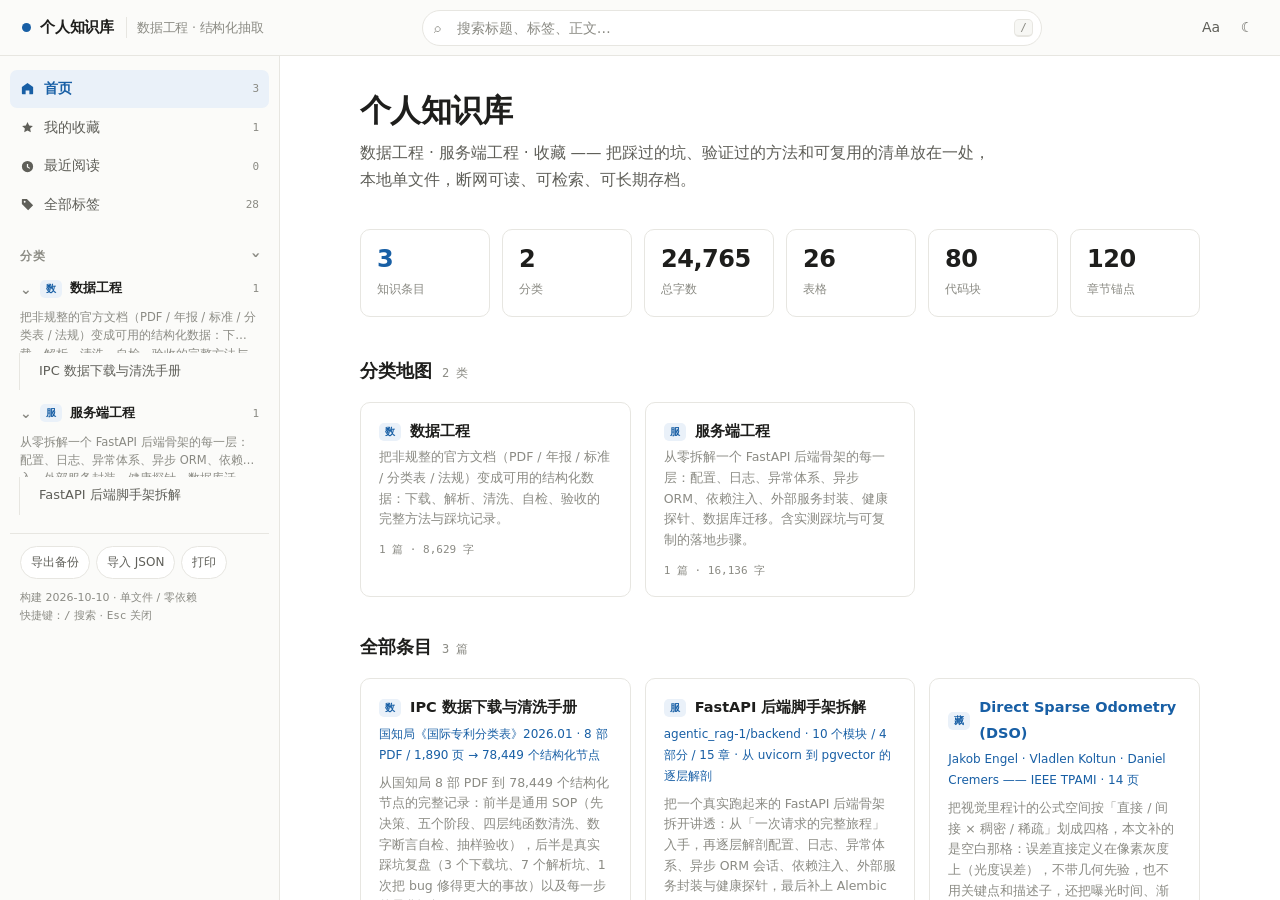
==== commit 81ed3bb8: "侧栏「我的收藏」改为文献收藏入口（原先是星标条目，与需求不符） 需求：导航栏里的「我的收藏」应当就是收藏的外部资料（论文 / 规范 / 开源项目） 的卡片墙，点击直达原文；不该是星标条目。  改动： " ====
--- a/index.html
+++ b/index.html
@@ -283,6 +283,9 @@
 .h2sec h2{font-size:18px;margin:0;font-weight:660}
 .h2sec .c{font-size:12px;color:var(--muted);font-family:var(--mono)}
 .cards{display:grid;grid-template-columns:repeat(auto-fill,minmax(268px,1fr));gap:14px}
+/* 「我的收藏」页：卡片少、要点长，列宽放大一档，免得一行只挤十来个字。
+   min(340px,100%) 是防止窄屏（<380px）时 340px 的列宽撑破容器。 */
+.cards.favs{grid-template-columns:repeat(auto-fill,minmax(min(340px,100%),1fr))}
 .card{
   display:block;background:var(--card);border:1px solid var(--border);border-radius:var(--r);
   padding:16px 18px;text-decoration:none;color:var(--text);transition:border-color .15s,box-shadow .15s,transform .15s;
@@ -411,7 +414,7 @@
 <div id="panel"></div>
 <div id="scrim"></div>
 <div id="toast"></div>
-<script id="kb-data" type="application/json">{"meta":{"title":"个人知识库","subtitle":"数据工程 · 服务端工程 · 收藏","built":"2026-10-10","source":"自建技术笔记：由原始项目文档整理而成","stats":{"arts":3,"exts":1,"cats":3,"words":24765,"tables":26,"code":80,"anchors":120,"read":61}},"cats":[{"id":"data-eng","name":"数据工程","icon":"数","desc":"把非规整的官方文档（PDF / 年报 / 标准 / 分类表 / 法规）变成可用的结构化数据：下载、解析、清洗、自检、验收的完整方法与踩坑记录。"},{"id":"backend-eng","name":"服务端工程","icon":"服","desc":"从零拆解一个 FastAPI 后端骨架的每一层：配置、日志、异常体系、异步 ORM、依赖注入、外部服务封装、健康探针、数据库迁移。含实测踩坑与可复制的落地步骤。"},{"id":"bookmarks","name":"收藏","icon":"藏","desc":"值得反复看的外部资料：论文、规范、开源项目。库内只留卡片（标题、作者、要点），点一下直达原文 —— 不占本地体积，也不会因为原文更新而过时。"}],"arts":[{"order":1,"id":"ipc-handbook","cat":"data-eng","title":"IPC 数据下载与清洗手册","kicker":"国知局《国际专利分类表》2026.01 · 8 部 PDF / 1,890 页 → 78,449 个结构化节点","summary":"从国知局 8 部 PDF 到 78,449 个结构化节点的完整记录：前半是通用 SOP（先决策、五个阶段、四层纯函数清洗、数字断言自检、抽样验收），后半是真实踩坑复盘（3 个下载坑、7 个解析坑、1 次把 bug 修得更大的事故）以及每一步的量化证据。","tags":["IPC","国知局","PDF 解析","数据清洗","ETL","SOP","踩坑复盘","结构化抽取","专利"],"html":"<section class=\"part first\" id=\"ipc-handbook--part-1\"><h2 id=\"ipc-handbook--part-1-title\" class=\"part-title\">第一部分 · 通用 SOP<\/h2><p class=\"part-lead\">下次做同类任务时照着做的操作手册：怎么判断路线、五个阶段、每层的设计要点、陷阱速查表。<\/p><blockquote>\n<p>面向\"官方文档 / 年报 / 标准 / 分类表 / 法规\"这类<strong>排版不规整但内容有结构<\/strong>的 PDF。\n本文是<strong>操作手册<\/strong>（下次照着做）；踩坑细节见 <code>踩坑与解决方案.md<\/code>。\n案例来源：国知局 IPC 分类表 8 部 PDF → 78,449 节点。<\/p>\n<\/blockquote>\n<hr />\n<h3 id=\"ipc-handbook--p1-0-5\">0. 先做决策：走哪条路（5 分钟）<\/h3>\n<p><strong>别急着写解析代码。<\/strong> 先花 5 分钟回答三个问题，它们决定后面所有工作量：<\/p>\n<div class=\"tw\"><table>\n<thead>\n<tr>\n<th>问题<\/th>\n<th>怎么答<\/th>\n<th>影响<\/th>\n<\/tr>\n<\/thead>\n<tbody>\n<tr>\n<td><strong>① 有没有文本层？<\/strong><\/td>\n<td>抽一页看字数；看 PDF 元数据 <code>Producer<\/code><\/td>\n<td>没有 → 必须 OCR（MinerU / DeepDoc / TextIn），工作量 ×3<\/td>\n<\/tr>\n<tr>\n<td><strong>② 排版规整吗？<\/strong><\/td>\n<td><code>Producer<\/code> 是谁<\/td>\n<td><code>Microsoft Excel/Word<\/code> → 大概率规整但有怪癖；扫描件 → OCR<\/td>\n<\/tr>\n<tr>\n<td><strong>③ 层级怎么表达？<\/strong><\/td>\n<td>看缩进 / 点号 / 编号<\/td>\n<td>显式编码（点号、缩进）→ 可解析；纯靠视觉缩进 → 需版面还原<\/td>\n<\/tr>\n<\/tbody>\n<\/table><\/div>\n<h4 id=\"ipc-handbook--p1-_1\">探测脚本（直接跑，别改）<\/h4>\n<pre><code class=\"language-python\">from pypdf import PdfReader\n\nr = PdfReader(&quot;sample.pdf&quot;)\nprint(&quot;页数:&quot;, len(r.pages))\nprint(&quot;元数据:&quot;, dict(r.metadata or {}))          # ← Producer 是关键线索\n\nfor i in [0, 1, len(r.pages) // 2]:              # 首页 / 次页 / 中间页\n    t = r.pages[i].extract_text() or &quot;&quot;\n    print(f&quot;\\n===== page {i+1}  len={len(t)} =====&quot;)\n    print(repr(t[:500]))                          # ← repr 才看得到全角空格/制表符\n<\/code><\/pre>\n<p><strong>判读<\/strong>：<\/p>\n<ul>\n<li><code>len(t)<\/code> 接近 0 或全是乱码符号 → <strong>无文本层<\/strong>，转 OCR<\/li>\n<li><code>len(t)<\/code> 正常、中文可读 → 有文本层，进入解析路线<\/li>\n<li>元数据里 <code>Producer: Microsoft Office Excel 2007<\/code> → <strong>原始文件是从 Excel 导出的<\/strong>，\n  意味着：文本层完整，但<strong>单元格宽度会决定换行位置<\/strong> → 排版必然不规整<\/li>\n<\/ul>\n<blockquote>\n<p>⚠️ 用 <code>repr()<\/code> 而不是 <code>print()<\/code>。全角空格 <code>\\u3000<\/code>、制表符、零宽字符在终端里<strong>看不见<\/strong>，\n而它们往往是后面最致命的判据。<\/p>\n<\/blockquote>\n<hr />\n<h3 id=\"ipc-handbook--p1-1\">1. 五个阶段<\/h3>\n<pre><code>Stage 0  侦察      ── 摸清格式，产出&quot;格式侦察报告&quot;\nStage 1  下载      ── 拿到原始文件 + 可追溯清单\nStage 2  清洗      ── 4 层纯函数，逐层转换\nStage 3  自检      ── 数字断言，error / warn 分级\nStage 4  抽样验收  ── 人工核对，交付\n<\/code><\/pre>\n<p><strong>铁律：不要跳 Stage 0。<\/strong> 我在 IPC 项目上如果在 H 部之外没做全量形态统计，\n后面所有正则都会建立在错误假设上。<\/p>\n<hr />\n<h3 id=\"ipc-handbook--p1-2-stage-0\">2. Stage 0：格式侦察报告<\/h3>\n<p><strong>目标<\/strong>：用数据回答下面 6 个问题，写成一份可以给自己看的报告。<\/p>\n<div class=\"tw\"><table>\n<thead>\n<tr>\n<th>#<\/th>\n<th>问题<\/th>\n<th>为什么必须问<\/th>\n<\/tr>\n<\/thead>\n<tbody>\n<tr>\n<td>1<\/td>\n<td>有几种\"节点行\"形态？各多少？<\/td>\n<td>决定用同行正则还是行状态机<\/td>\n<\/tr>\n<tr>\n<td>2<\/td>\n<td>层级怎么表达？连续吗？<\/td>\n<td>决定父子关系怎么建<\/td>\n<\/tr>\n<tr>\n<td>3<\/td>\n<td>条目被折行了吗？折几种？<\/td>\n<td>决定要不要 merge 层<\/td>\n<\/tr>\n<tr>\n<td>4<\/td>\n<td>夹带了哪些\"非条目\"内容？<\/td>\n<td>索引 / 附注 / 跨类目表会伪装成条目<\/td>\n<\/tr>\n<tr>\n<td>5<\/td>\n<td>页眉页脚长什么样？<\/td>\n<td>必须精确剔除，否则混进标题<\/td>\n<\/tr>\n<tr>\n<td>6<\/td>\n<td><strong>全文搜目标业务词，命中几次？<\/strong><\/td>\n<td>提前否掉错误的技术路线<\/td>\n<\/tr>\n<\/tbody>\n<\/table><\/div>\n<h4 id=\"ipc-handbook--p1-_2\">侦察脚本骨架<\/h4>\n<pre><code class=\"language-python\">import re\nfrom collections import Counter\nfrom pypdf import PdfReader\n\nHEAD = re.compile(r&quot;^页眉的样子$&quot;)\nFOOT = re.compile(r&quot;^页脚的样子$&quot;)\n\nlines = []\nfor p in PdfReader(&quot;sample.pdf&quot;).pages:\n    for ln in (p.extract_text() or &quot;&quot;).split(&quot;\\n&quot;):\n        if ln.strip() and not HEAD.match(ln) and not FOOT.match(ln):\n            lines.append(ln.rstrip())\n\n# 问题 1：形态统计 —— 先假设几种候选正则，统计各自命中数\nCANDS = {\n    &quot;形态A(同行带标题)&quot;: re.compile(r&quot;^CODE\\s+\\S&quot;),\n    &quot;形态B(号独占行)&quot;:   re.compile(r&quot;^CODE$&quot;),\n}\nfor name, pat in CANDS.items():\n    hits = [l for l in lines if pat.match(l)]\n    print(f&quot;{name}: {len(hits)}&quot;)\n    for l in hits[:3]:\n        print(&quot;   &quot;, repr(l[:80]))\n\n# 问题 3：折行检测 —— 上一行没说完就换行\nBREAK_TAIL = re.compile(r&quot;[，、；,;：:）)]\\s*$&quot;)\ntrunc = [l for l in lines if BREAK_TAIL.search(l)]\nprint(f&quot;\\n疑似折断续行: {len(trunc)}&quot;)\nfor l in trunc[:5]:\n    print(&quot;   &quot;, repr(l[-60:]))\n\n# 问题 4：非条目内容\nfor kw in [&quot;索引&quot;, &quot;附注&quot;, &quot;注&quot;]:\n    print(f&quot;含「{kw}」的行: {sum(1 for l in lines if kw in l)}&quot;)\n\n# 问题 6：业务词语料探测（最重要的一步，见下）\ntxt = &quot;\\n&quot;.join(lines)\nfor w in [&quot;物联网&quot;, &quot;传感器&quot;, &quot;智能&quot;]:\n    print(f&quot;  {w} -&gt; {txt.count(w)} 次&quot;)\n<\/code><\/pre>\n<h4 id=\"ipc-handbook--p1-6\">🔑 问题 6 为什么最重要<\/h4>\n<p>在 IPC 项目里，这一步<strong>直接否掉了两条技术路线<\/strong>：<\/p>\n<pre><code>H 部全文搜「物联网」→ 0 次命中\n但正确答案在里面：H04L67/12「适用于…传感器网络、汽车网络或远程计量网络」\n<\/code><\/pre>\n<p>→ 结论：<strong>纯关键词检索不可行（0 命中），训分类器也不可行（无标注 + 7.8 万类）<\/strong>。\n必须走「LLM 概念桥接 + 检索召回 + cross-encoder 重排」。<\/p>\n<blockquote>\n<p><strong>清洗前顺手做一次目标场景的语料探测，能提前否掉错误的技术路线。<\/strong>\n这一步成本 1 分钟，收益可能是几周。<\/p>\n<\/blockquote>\n<hr />\n<h3 id=\"ipc-handbook--p1-3-stage-1\">3. Stage 1：下载<\/h3>\n<p><strong>7 条动作<\/strong>，逐条都对应一个踩过的坑：<\/p>\n<div class=\"tw\"><table>\n<thead>\n<tr>\n<th>#<\/th>\n<th>动作<\/th>\n<th>为什么<\/th>\n<\/tr>\n<\/thead>\n<tbody>\n<tr>\n<td>1<\/td>\n<td><strong>链接从页面实时解析<\/strong>，不硬编码<\/td>\n<td>附件 URL 常带 hash，改版即失效<\/td>\n<\/tr>\n<tr>\n<td>2<\/td>\n<td>带 <code>User-Agent<\/code> + 页面 URL 作 <code>Referer<\/code><\/td>\n<td>政府站 WAF 会挡裸请求<\/td>\n<\/tr>\n<tr>\n<td>3<\/td>\n<td><strong>检测 gzip 并手动解压<\/strong><\/td>\n<td><code>urllib<\/code> 不自动解压；curl 会——所以 curl 测试会骗你<\/td>\n<\/tr>\n<tr>\n<td>4<\/td>\n<td>记录<strong>字节数 / md5 / 页数<\/strong><\/td>\n<td>可判定\"源文件是否变过\"，可复现<\/td>\n<\/tr>\n<tr>\n<td>5<\/td>\n<td>脚本<strong>幂等<\/strong>：已存在则跳过，<code>--force<\/code> 重下<\/td>\n<td>反复重跑不心疼<\/td>\n<\/tr>\n<tr>\n<td>6<\/td>\n<td>存储路径<strong>按语义命名<\/strong>（<code>A.pdf<\/code> 而非 hash）<\/td>\n<td>后面代码好读<\/td>\n<\/tr>\n<tr>\n<td>7<\/td>\n<td>写 <code>downloads.json<\/code> 清单<\/td>\n<td>交付时可追溯<\/td>\n<\/tr>\n<\/tbody>\n<\/table><\/div>\n<pre><code class=\"language-python\">import gzip, hashlib, urllib.request\n\nOPENER = urllib.request.build_opener(urllib.request.ProxyHandler({}))  # 直连，不走代理\nUA = &quot;Mozilla/5.0 (Macintosh; Intel Mac OS X 10_15_7) AppleWebKit/537.36 (KHTML, like Gecko) Chrome/120.0.0.0 Safari/537.36&quot;\n\ndef fetch(url, referer=None, timeout=180) -&gt; bytes:\n    req = urllib.request.Request(url)\n    req.add_header(&quot;User-Agent&quot;, UA)\n    req.add_header(&quot;Accept&quot;, &quot;*/*&quot;)\n    req.add_header(&quot;Accept-Language&quot;, &quot;zh-CN,zh;q=0.9&quot;)\n    if referer:\n        req.add_header(&quot;Referer&quot;, referer)\n    with OPENER.open(req, timeout=timeout) as resp:\n        data = resp.read()\n    if data[:2] == b&quot;\\x1f\\x8b&quot;:            # ← 站点强制 gzip，urllib 不会自动解压\n        data = gzip.decompress(data)\n    return data\n<\/code><\/pre>\n<hr />\n<h3 id=\"ipc-handbook--p1-4-stage-2-4\">4. Stage 2：清洗 = 4 层纯函数<\/h3>\n<p><strong>核心设计：把清洗拆成 4 个独立可测的纯函数层。<\/strong> 每层只做一件事，\n输入输出都是简单类型，可以单独拿出来跑、单独写断言。<\/p>\n<pre><code>raw/A.pdf\n   │\n   │  ① read_lines   去页眉页脚 + 按页顺序取行\n   ▼\nlist[str]  物理行        13864 行\n   │\n   │  ② merge_lines  折行拼接（只拦&quot;会造成假条目&quot;的行）\n   ▼\nlist[str]  逻辑行        13773 行      ← 两者都打印，用来抓&quot;过度合并&quot;\n   │\n   │  ③ parse_dept   行状态机 → 节点\n   ▼\nlist[dict] 原始节点      {code, kind, dot_level, title, notes, index}\n   │\n   │  ④ build        补 parent / ancestors / title_path\n   ▼\nlist[dict] 成品节点      78449 个\n<\/code><\/pre>\n<h4 id=\"ipc-handbook--p1-_3\">每层的职责边界（不要混）<\/h4>\n<div class=\"tw\"><table>\n<thead>\n<tr>\n<th>层<\/th>\n<th>只做<\/th>\n<th>绝不做<\/th>\n<\/tr>\n<\/thead>\n<tbody>\n<tr>\n<td>① <code>read_lines<\/code><\/td>\n<td>剔除页眉页脚；捕获版本号<\/td>\n<td>不做任何合并、不做判断<\/td>\n<\/tr>\n<tr>\n<td>② <code>merge_lines<\/code><\/td>\n<td>处理\"折行造成的假条目\"<\/td>\n<td>不解析结构、不识别节点类型<\/td>\n<\/tr>\n<tr>\n<td>③ <code>parse_dept<\/code><\/td>\n<td>行状态机；区分条目 / 附注 / 索引<\/td>\n<td><strong>不算父子关系<\/strong><\/td>\n<\/tr>\n<tr>\n<td>④ <code>build<\/code><\/td>\n<td>用点号层级 + 出现顺序建父子链<\/td>\n<td>不改标题、不重新分词<\/td>\n<\/tr>\n<\/tbody>\n<\/table><\/div>\n<h4 id=\"ipc-handbook--p1-2merge_lines\">②<code>merge_lines<\/code> 的设计要点（最容易写错的一层）<\/h4>\n<p><strong>触发条件要收紧到最小<\/strong>：<\/p>\n<pre><code class=\"language-python\">def merge_lines(lines: list[str]) -&gt; list[str]:\n    &quot;&quot;&quot;只拦截【以分类号开头】的行 —— 因为只有它们会被误认成新条目。&quot;&quot;&quot;\n    out = []\n    for raw in lines:\n        s = raw.strip()\n        if out:\n            prev = out[-1]\n            # 分支 A：编号被从中间切开（'E04D13/03' + '5 ..' → 'E04D13/035'）\n            #         注意【不加空格】，两截本属同一个串\n            if RE_BARE_CODE.match(prev) and RE_SPLIT_TAIL.match(s):\n                out[-1] = f&quot;{prev}{s}&quot;\n                continue\n            # 分支 B：当前行以编号开头，但其实是上一行折下来的尾巴\n            if RE_CODE_START.match(s):\n                unbalanced = prev.count(&quot;（&quot;) &gt; prev.count(&quot;）&quot;) or prev.count(&quot;(&quot;) &gt; prev.count(&quot;)&quot;)\n                if unbalanced or prev.endswith((&quot;，&quot;, &quot;,&quot;, &quot;；&quot;, &quot;;&quot;, &quot;、&quot;)):\n                    out[-1] = f&quot;{prev} {s}&quot;\n                    continue\n        out.append(s)\n    return out\n<\/code><\/pre>\n<p><strong>三条心法<\/strong>：<\/p>\n<ol>\n<li><strong>不要对所有行做\"续行判断\"<\/strong> —— 会<strong>连锁吞并<\/strong>（并入的行自身又以标点结尾，于是继续吞下一行）。\n   实测把 A 部 13864 行压成 1374 行、E 部 4819 行压成 70 行。<\/li>\n<li><strong>判据要能从\"正当性\"推导<\/strong>：断句标点 <code>，、；<\/code> 可以放心收，因为\n   <strong>真正的条目行一律以 <code>[yyyy.mm]<\/code> 版本号结尾，不会以标点结尾<\/strong>。<\/li>\n<li><strong>每层都打印行数<\/strong>。这是抓住过度合并的唯一手段。<\/li>\n<\/ol>\n<h4 id=\"ipc-handbook--p1-3parse_dept\">③<code>parse_dept<\/code> 的设计要点（行状态机）<\/h4>\n<pre><code class=\"language-python\">mode = &quot;idle&quot;          # idle | title | notes | index\ncur  = None            # 当前节点\nbuf  = []              # 标题缓冲（同行标题也当第一条）\n<\/code><\/pre>\n<ul>\n<li><strong>遇到结构行 → <code>commit()<\/code> 落盘当前节点，再 <code>start()<\/code> 新节点<\/strong><\/li>\n<li><strong>非结构行 → 按 <code>mode<\/code> 归集<\/strong>（标题 / 附注 / 索引）<\/li>\n<\/ul>\n<p>必须处理的三类\"伪装者\"：<\/p>\n<div class=\"tw\"><table>\n<thead>\n<tr>\n<th>伪装者<\/th>\n<th>长相<\/th>\n<th>判据<\/th>\n<\/tr>\n<\/thead>\n<tbody>\n<tr>\n<td>索引条目<\/td>\n<td>编号后跟<strong>组号或另一编号<\/strong>（不是中文标题）<\/td>\n<td>看编号后紧跟的是不是 <code>\\d+/\\d+<\/code> 或 <code>[A-H]\\d{2}<\/code><\/td>\n<\/tr>\n<tr>\n<td>附注正文里的引用<\/td>\n<td><code>H02P6/26　优先于…<\/code><\/td>\n<td><strong>编号后是全角空格 <code>\\u3000<\/code><\/strong>——真条目一律半角<\/td>\n<\/tr>\n<tr>\n<td>已定义过的编号<\/td>\n<td>同一个编号第二次出现<\/td>\n<td>编号在正文里<strong>只定义一次<\/strong>，再出现必是引用<\/td>\n<\/tr>\n<\/tbody>\n<\/table><\/div>\n<p>再加<strong>两道归属校验<\/strong>（缺一不可）：<\/p>\n<pre><code class=\"language-python\"># ① 编号前缀必须与当前文件所属大类一致（跨篇引用只可能出现在正文里）\nm.group(1)[0] == self_prefix\n# ② 条目必须属于当前所处的小类（小类下所有条目都以该小类号开头）\nm.group(1)[:4] == cur_subclass\n<\/code><\/pre>\n<h4 id=\"ipc-handbook--p1-4build\">④<code>build<\/code> 的设计要点（层级）<\/h4>\n<p><strong>唯一依据：缩进层级（点号个数）+ 出现顺序。<\/strong><\/p>\n<pre><code class=\"language-python\"># ✅ 正确：取「层级 &lt;= 当前层级」的【最深】祖先\nkey = max((k for k in stack if k &lt;= dl), default=None)\nparent = stack[key] if key is not None else None\nstack = {k: v for k, v in stack.items() if k &lt; dl + 1}\nstack[dl + 1] = n\n<\/code><\/pre>\n<p>两个陷阱：<\/p>\n<ul>\n<li>❌ <strong>不要用编号数值推父级<\/strong>（<code>1/02<\/code> 的父级不一定是 <code>1/01<\/code>）<\/li>\n<li>❌ <strong>不要用 <code>stack[max(stack)]<\/code> 兜底<\/strong> —— 层级会跳号（实测有从 0 直接跳到 2 的），\n  这会把<strong>同级<\/strong>节点串成父子链（实测串出 31 层假层级）<\/li>\n<\/ul>\n<hr />\n<h3 id=\"ipc-handbook--p1-5-stage-3\">5. Stage 3：自检 = 数字断言<\/h3>\n<p><strong>原则：所有判断都来自可复现的数字，不靠肉眼。<\/strong><\/p>\n<div class=\"tw\"><table>\n<thead>\n<tr>\n<th>检查项<\/th>\n<th>判据<\/th>\n<th>分级<\/th>\n<\/tr>\n<\/thead>\n<tbody>\n<tr>\n<td>重复编号<\/td>\n<td>编号唯一（<code>Counter<\/code> 后取 &gt;1 的）<\/td>\n<td>error<\/td>\n<\/tr>\n<tr>\n<td>孤儿节点<\/td>\n<td>每个 <code>parent<\/code> 都存在于集合里<\/td>\n<td>error<\/td>\n<\/tr>\n<tr>\n<td>层级链断裂<\/td>\n<td>非根节点必须有 <code>ancestors<\/code><\/td>\n<td>error<\/td>\n<\/tr>\n<tr>\n<td><strong>最大祖先链深度<\/strong><\/td>\n<td><strong>等于理论值<\/strong>（本项目 = 12）<\/td>\n<td>error<\/td>\n<\/tr>\n<tr>\n<td>标题混入页眉<\/td>\n<td>任一标题不含页眉文本<\/td>\n<td>error<\/td>\n<\/tr>\n<tr>\n<td>空标题节点<\/td>\n<td>见下方\"源缺失 vs 解析缺陷\"<\/td>\n<td><strong>warn<\/strong><\/td>\n<\/tr>\n<tr>\n<td>无子节点的中间层节点<\/td>\n<td>（本项目 = 0）<\/td>\n<td>error<\/td>\n<\/tr>\n<tr>\n<td>标题异常长<\/td>\n<td>超过阈值（本项目 &gt;180 字）<\/td>\n<td>warn<\/td>\n<\/tr>\n<\/tbody>\n<\/table><\/div>\n<h4 id=\"ipc-handbook--p1-_4\">为什么要算\"理论值\"<\/h4>\n<p>「最大祖先链深度 = 12」这个数字是<strong>可以事先推导的<\/strong>：\n<code>部 / 大类 / 小类 / 大组 + 8 级小组 = 12<\/code>。\n所以它是<strong>硬判据<\/strong>——超出就是错，不需要人判断。<strong>能算理论值的指标最有价值。<\/strong><\/p>\n<h4 id=\"ipc-handbook--p1-error-warn\">error / warn 分级<\/h4>\n<pre><code class=\"language-python\">def add(name, value, ok, detail=&quot;&quot;, severity=&quot;error&quot;):\n    ...\n\nreturn 0 if all(c[&quot;ok&quot;] for c in checks if c[&quot;severity&quot;] == &quot;error&quot;) else 2\n<\/code><\/pre>\n<blockquote>\n<p><strong>源数据本身的问题不该让流水线红掉，但必须被看见。<\/strong>\n本项目有 8 个节点标题在源 PDF 里就是空的 → 标 <code>warn<\/code>，退出码只由 <code>error<\/code> 决定。<\/p>\n<\/blockquote>\n<h4 id=\"ipc-handbook--p1-_5\">\"源缺失\"还是\"我抽取丢了\"？用交叉验证定责<\/h4>\n<p><strong>别猜，用两条独立证据<\/strong>：<\/p>\n<ol>\n<li><strong>换算法<\/strong>：用 <code>pypdf<\/code> 的 <code>extraction_mode=\"layout\"<\/code>（按坐标排版抽取，与默认模式算法完全不同）复核 → 该行依然空<\/li>\n<li><strong>语义反证<\/strong>：按标准该有的关键词，<strong>全文搜零命中<\/strong>\n   （<code>C12N9/04<\/code> 应为\"作用于 CH-OH 基团的氧化还原酶\"，全文搜 <code>CH-OH<\/code> → 0 次）<\/li>\n<\/ol>\n<p>两条都指向\"源文件缺内容\" → 标 <code>warn<\/code> 放行，并在交付说明里点出来。<\/p>\n<hr />\n<h3 id=\"ipc-handbook--p1-6-stage-4\">6. Stage 4：抽样验收<\/h3>\n<p>三类样本，缺一不可：<\/p>\n<ol>\n<li><strong>关键节点<\/strong>：过程中出过问题的每一处（本项目抽查 <code>C14B<\/code> / <code>B62J37/00<\/code> / <code>F41A<\/code> 等）<\/li>\n<li><strong>随机抽样<\/strong>：<code>random.seed(固定值)<\/code> + <code>random.sample(nodes, 10)<\/code>（<strong>固定种子，可复现<\/strong>）<\/li>\n<li><strong>结构统计<\/strong>：深度分布、父子比、空字段数<\/li>\n<\/ol>\n<hr />\n<h3 id=\"ipc-handbook--p1-7\">7. 通用陷阱速查表<\/h3>\n<div class=\"tw\"><table>\n<thead>\n<tr>\n<th>#<\/th>\n<th>陷阱<\/th>\n<th>症状<\/th>\n<th>对策<\/th>\n<\/tr>\n<\/thead>\n<tbody>\n<tr>\n<td>1<\/td>\n<td><strong>HTTP 强制 gzip<\/strong><\/td>\n<td>响应体明显短一截、正则全都匹配不到<\/td>\n<td>检测 <code>\\x1f\\x8b<\/code> 头部并解压<\/td>\n<\/tr>\n<tr>\n<td>2<\/td>\n<td><strong>换客户端后默认行为变了<\/strong><\/td>\n<td>curl 好使、代码不好使<\/td>\n<td>检查解压/重定向/代理/超时四项差异<\/td>\n<\/tr>\n<tr>\n<td>3<\/td>\n<td><strong>全角空格 / 全角斜杠<\/strong><\/td>\n<td>分裂出重复条目、匹配漏掉<\/td>\n<td><code>repr()<\/code> 看原文；把全角当<strong>判据<\/strong>用<\/td>\n<\/tr>\n<tr>\n<td>4<\/td>\n<td><strong>同一种节点多种排版<\/strong><\/td>\n<td>换页/换部就漏统计<\/td>\n<td>行状态机 + 标题部分设为可选<\/td>\n<\/tr>\n<tr>\n<td>5<\/td>\n<td><strong>折行把编号顶到行首<\/strong><\/td>\n<td>多出假条目，甚至抢走真编号<\/td>\n<td>merge 层，只拦\"以编号开头\"的行<\/td>\n<\/tr>\n<tr>\n<td>6<\/td>\n<td><strong>编号被从中间切开<\/strong><\/td>\n<td>出现半个编号 + 纯数字行<\/td>\n<td>拼接时<strong>不加空格<\/strong><\/td>\n<\/tr>\n<tr>\n<td>7<\/td>\n<td><strong>过度合并（修 bug 引入新 bug）<\/strong><\/td>\n<td>行数暴跌<\/td>\n<td>每层打印行数；触发条件收紧到最小<\/td>\n<\/tr>\n<tr>\n<td>8<\/td>\n<td><strong>用数值推父子关系<\/strong><\/td>\n<td>层级看起来对、深挖全错<\/td>\n<td>只用\"层级 + 出现顺序\"<\/td>\n<\/tr>\n<tr>\n<td>9<\/td>\n<td><strong>层级跳号<\/strong><\/td>\n<td>假深度爆炸<\/td>\n<td>取\"层级 ≤ 当前的最深祖先\"<\/td>\n<\/tr>\n<tr>\n<td>10<\/td>\n<td><strong>正文引用被当成条目<\/strong><\/td>\n<td>重复编号<\/td>\n<td>归属校验 ×2 + 重复即引用 + 全角空格<\/td>\n<\/tr>\n<tr>\n<td>11<\/td>\n<td><strong>索引区/附注区没隔离<\/strong><\/td>\n<td>凭空多出一批节点<\/td>\n<td>mode 状态机分区 + 区域结束条件<\/td>\n<\/tr>\n<tr>\n<td>12<\/td>\n<td><strong>页眉混进标题<\/strong><\/td>\n<td>标题里有页眉文字<\/td>\n<td>先剔页眉，<strong>再<\/strong>做折行合并（顺序不能反）<\/td>\n<\/tr>\n<tr>\n<td>13<\/td>\n<td><strong>根节点靠正文建<\/strong><\/td>\n<td>根节点数量对不上<\/td>\n<td>内置权威清单兜底<\/td>\n<\/tr>\n<\/tbody>\n<\/table><\/div>\n<hr />\n<h3 id=\"ipc-handbook--p1-8\">8. 下次的行动清单<\/h3>\n<p><strong>开工前<\/strong><\/p>\n<ul>\n<li><span class=\\\"cb\\\"><\/span>跑探测脚本，确认有没有文本层（没有 → 转 OCR，工作量重估）<\/li>\n<li><span class=\\\"cb\\\"><\/span>看 <code>Producer<\/code>，判断是谁生成的、可能的排版怪癖<\/li>\n<li><span class=\\\"cb\\\"><\/span><strong>全量<\/strong>统计节点行形态（不要只测一个样本就说\"我看懂了\"）<\/li>\n<li><span class=\\\"cb\\\"><\/span>找\"层级怎么表达\"<\/li>\n<li><span class=\\\"cb\\\"><\/span><strong>全文搜目标业务词<\/strong>，评估检索/分类路线的可行性<\/li>\n<li><span class=\\\"cb\\\"><\/span>写一份\"格式侦察报告\"，把上面所有数字记下来<\/li>\n<\/ul>\n<p><strong>写代码时<\/strong><\/p>\n<ul>\n<li><span class=\\\"cb\\\"><\/span>下载脚本：链接实时解析 + UA/Referer + gzip 检测 + md5 清单 + 幂等<\/li>\n<li><span class=\\\"cb\\\"><\/span>清洗拆成 4 层纯函数：<code>read_lines<\/code> / <code>merge_lines<\/code> / <code>parse<\/code> / <code>build<\/code><\/li>\n<li><span class=\\\"cb\\\"><\/span><strong>每层打印输入输出行数/条数<\/strong><\/li>\n<li><span class=\\\"cb\\\"><\/span>折行合并的触发条件<strong>收紧到最小<\/strong><\/li>\n<li><span class=\\\"cb\\\"><\/span>父子关系只用\"层级 + 顺序\"<\/li>\n<li><span class=\\\"cb\\\"><\/span>三类伪装者判据齐备（索引 / 引用 / 全角空格）<\/li>\n<\/ul>\n<p><strong>交付前<\/strong><\/p>\n<ul>\n<li><span class=\\\"cb\\\"><\/span>自检清单全绿，<code>error<\/code> 级为 0<\/li>\n<li><span class=\\\"cb\\\"><\/span>源数据缺失的项标 <code>warn<\/code> 并在文档里点明<\/li>\n<li><span class=\\\"cb\\\"><\/span>关键节点 + 固定种子随机抽样各核对一遍<\/li>\n<li><span class=\\\"cb\\\"><\/span>写 README：产物格式、字段含义、重跑命令、已知问题<\/li>\n<li><span class=\\\"cb\\\"><\/span>脚本幂等，能反复重跑<\/li>\n<\/ul>\n<hr />\n<h3 id=\"ipc-handbook--p1-9-sop-ipc\">9. 本项目对照表（把 SOP 映射到 IPC 代码）<\/h3>\n<div class=\"tw\"><table>\n<thead>\n<tr>\n<th>SOP 阶段<\/th>\n<th>IPC 里的落点<\/th>\n<\/tr>\n<\/thead>\n<tbody>\n<tr>\n<td>Stage 1 下载<\/td>\n<td><code>scripts/00_download.py<\/code><\/td>\n<\/tr>\n<tr>\n<td>Stage 2① 物理行<\/td>\n<td><code>read_lines()<\/code><\/td>\n<\/tr>\n<tr>\n<td>Stage 2② 逻辑行<\/td>\n<td><code>merge_lines()<\/code><\/td>\n<\/tr>\n<tr>\n<td>Stage 2③ 状态机<\/td>\n<td><code>parse_dept()<\/code> + <code>classify()<\/code> + <code>looks_like_index_entry()<\/code><\/td>\n<\/tr>\n<tr>\n<td>Stage 2④ 层级<\/td>\n<td><code>build()<\/code><\/td>\n<\/tr>\n<tr>\n<td>Stage 3 自检<\/td>\n<td><code>main()<\/code> 里的 <code>checks<\/code> 列表 → <code>data/ipc_meta.json<\/code><\/td>\n<\/tr>\n<tr>\n<td>Stage 4 抽样<\/td>\n<td>一次性脚本（见 <code>docs/踩坑与解决方案.md<\/code> 的验证片段）<\/td>\n<\/tr>\n<tr>\n<td>格式侦察报告<\/td>\n<td>本文档第 2 节 + <code>README.md<\/code> 的\"解析要点\"<\/td>\n<\/tr>\n<\/tbody>\n<\/table><\/div><\/section><section class=\"part\" id=\"ipc-handbook--part-2\"><h2 id=\"ipc-handbook--part-2-title\" class=\"part-title\">第二部分 · 踩坑复盘<\/h2><p class=\"part-lead\">这次实际踩到的坑：现象、根因、怎么发现的、怎么修的、怎么验证的。<\/p><blockquote>\n<p>项目：<code>patent_dev/ipc/<\/code>　｜　数据源：国知局《国际专利分类表》2026.01 版（8 部 PDF）\n规模：1890 页 / 34.16 MB → <strong>78,449 个结构化节点<\/strong>\n这份文档记录<strong>每一步为什么会错、怎么发现的、怎么修的<\/strong>，可迁移到其他\"非规整 PDF → 结构化数据\"任务。<\/p>\n<\/blockquote>\n<hr />\n<h3 id=\"ipc-handbook--p2-0\">0. 一页速览<\/h3>\n<div class=\"tw\"><table>\n<thead>\n<tr>\n<th>环节<\/th>\n<th>坑数<\/th>\n<th>最贵的一个<\/th>\n<\/tr>\n<\/thead>\n<tbody>\n<tr>\n<td>下载链路<\/td>\n<td>3<\/td>\n<td>站点强制 gzip，<code>urllib<\/code> 不自动解压 → 页面\"只有 2165 字节\"<\/td>\n<\/tr>\n<tr>\n<td>解析清洗<\/td>\n<td>7<\/td>\n<td>折行把分类号顶到行首 → 假条目 + 抢占 code + 层级链断裂<\/td>\n<\/tr>\n<tr>\n<td>自我修复<\/td>\n<td>1<\/td>\n<td><strong>修 bug 引入更大的 bug<\/strong>：过度合并把 A 部 13864 行压成 1374 行<\/td>\n<\/tr>\n<\/tbody>\n<\/table><\/div>\n<p><strong>最终结果<\/strong>：8 项自检全绿，重复分类号 0、孤儿节点 0、层级链断裂 0、最大祖先链深度 12（理论值）。<\/p>\n<hr />\n<h3 id=\"ipc-handbook--p2-1\">1. 下载链路<\/h3>\n<h4 id=\"ipc-handbook--p2-1-1-2165\">坑 1-1　页面只回来 2165 字节（★ 最隐蔽）<\/h4>\n<p><strong>现象<\/strong><\/p>\n<p>下载脚本\"跑通了\"，但解析页面后找不到任何一个附件链接。日志显示响应体只有 <strong>2165 字节<\/strong>，而真实页面是 <strong>8310 字节<\/strong>。<\/p>\n<p><strong>根因<\/strong><\/p>\n<p>国知局站点对<strong>所有响应强制 gzip 压缩<\/strong>（<code>Content-Encoding: gzip<\/code>），而 Python <code>urllib<\/code> <strong>不会自动解压<\/strong>。拿到的是压缩后的字节流，<code>decode('utf-8')<\/code> 出来是乱码，正则自然一条都匹配不到。<\/p>\n<blockquote>\n<p>⚠️ 这个坑最坑的地方在于：<strong>同一个 URL 用 <code>curl<\/code> 测是好的<\/strong>——因为 curl 自带解压。所以\"我先用 curl 验证一下\"这个动作<strong>恰好会掩盖问题<\/strong>。<\/p>\n<\/blockquote>\n<p><strong>怎么发现的<\/strong><\/p>\n<p>打印响应头和响应体前几个字节：<\/p>\n<pre><code class=\"language-python\">r = op.open(req, timeout=60)\nprint(dict(r.headers))        # → 看到 Content-Encoding: gzip\nraw = r.read()\nprint(len(raw), raw[:8])      # → 2269 b'\\x1f\\x8b\\x08...'   ← gzip magic number\n<\/code><\/pre>\n<p><strong>修复<\/strong><\/p>\n<p>显式判断并解压：<\/p>\n<pre><code class=\"language-python\">import gzip\n\ndef fetch(url, referer=None, timeout=180) -&gt; bytes:\n    ...\n    data = resp.read()\n    # 站点强制 gzip，urllib 不会自动解压 —— 必须手动处理\n    if data[:2] == b&quot;\\x1f\\x8b&quot;:\n        data = gzip.decompress(data)\n    return data\n<\/code><\/pre>\n<p><strong>可迁移的一课<\/strong><\/p>\n<blockquote>\n<p>换 HTTP 客户端（curl → urllib / requests / httpx）时，<strong>默认行为差异<\/strong>（解压、重定向、代理、超时）是最容易翻车的地方。\n出现\"内容明显短一截\"时，<strong>先看响应头 + 看字节开头<\/strong>，别急着改正则。<\/p>\n<\/blockquote>\n<hr />\n<h4 id=\"ipc-handbook--p2-1-2-waf-ua-referer\">坑 1-2　WAF 需要 UA + Referer<\/h4>\n<p><strong>现象<\/strong>：不带 <code>User-Agent<\/code> 直接请求，被挡。<\/p>\n<p><strong>修复<\/strong>：模拟浏览器请求头，且<strong>下载附件时把页面 URL 作为 <code>Referer<\/code><\/strong>：<\/p>\n<pre><code class=\"language-python\">req.add_header(&quot;User-Agent&quot;, &quot;Mozilla/5.0 (Macintosh; ...) Chrome/120.0.0.0 Safari/537.36&quot;)\nreq.add_header(&quot;Referer&quot;, &quot;https://www.cnipa.gov.cn/art/2025/12/31/art_3161_203422.html&quot;)\n<\/code><\/pre>\n<hr />\n<h4 id=\"ipc-handbook--p2-1-3\">坑 1-3　链接别硬编码<\/h4>\n<p>附件 URL 是 <code>downfile.jsp?classid=0&amp;showname=2026.01版IPC分类表-A部.pdf&amp;filename=&lt;32位hash&gt;.pdf<\/code>——\n<strong>每次改版 hash 都会变<\/strong>。所以下载脚本的做法是：<\/p>\n<ol>\n<li>抓页面 → 解压 → 正则提取 8 个附件链接与 <code>showname<\/code><\/li>\n<li>从 <code>showname<\/code> 里解析出部名（A–H），落盘为 <code>raw/A.pdf … raw/H.pdf<\/code><\/li>\n<li>记录 <code>downloads.json<\/code>：来源 URL / 字节数 / <strong>md5<\/strong> / 页数<\/li>\n<\/ol>\n<p>好处：<strong>IPC 每年 1 月改版，脚本不用改<\/strong>；md5 让\"源文件是否变过\"可判定。<\/p>\n<hr />\n<h3 id=\"ipc-handbook--p2-2\">2. 解析清洗<\/h3>\n<h4 id=\"ipc-handbook--p2-0_1\">阶段 0：先侦察，再动手（这一步不能省）<\/h4>\n<p>在写任何解析代码之前，先做<strong>格式侦察<\/strong>。原因是：这批 PDF 由 <code>Microsoft Office Excel 2007<\/code> 导出\n（PDF 元数据里能直接看到），排版会非常不规整，而\"不规整的形式\"必须先被穷举出来。<\/p>\n<p>侦察脚本要回答的问题：<\/p>\n<div class=\"tw\"><table>\n<thead>\n<tr>\n<th>问题<\/th>\n<th>为什么关键<\/th>\n<\/tr>\n<\/thead>\n<tbody>\n<tr>\n<td>有没有文本层？中文乱码吗？<\/td>\n<td>决定是\"解析\"还是\"OCR\"<\/td>\n<\/tr>\n<tr>\n<td>节点行有多少种排版形态？各占多少？<\/td>\n<td>决定用同行正则还是行状态机<\/td>\n<\/tr>\n<tr>\n<td>层级是怎么表达的？<\/td>\n<td>决定父子关系怎么建<\/td>\n<\/tr>\n<tr>\n<td>有没有夹带别的东西（索引、附注、跨类目表）？<\/td>\n<td>决定要不要分区处理<\/td>\n<\/tr>\n<\/tbody>\n<\/table><\/div>\n<p><strong>结果<\/strong>（后来才补齐全库，这里也暴露了一个教训）：<\/p>\n<div class=\"tw\"><table>\n<thead>\n<tr>\n<th>形态<\/th>\n<th>同行带标题<\/th>\n<th>号独占一行<\/th>\n<th>合计<\/th>\n<\/tr>\n<\/thead>\n<tbody>\n<tr>\n<td>大类（如 <code>H01<\/code>）<\/td>\n<td>83<\/td>\n<td>49<\/td>\n<td>132<\/td>\n<\/tr>\n<tr>\n<td>小类（如 <code>H01B<\/code>）<\/td>\n<td>120<\/td>\n<td>579<\/td>\n<td>699<\/td>\n<\/tr>\n<tr>\n<td>分类条目<\/td>\n<td>77,352<\/td>\n<td>2,003<\/td>\n<td>79,355<\/td>\n<\/tr>\n<\/tbody>\n<\/table><\/div>\n<blockquote>\n<p>🕳️ <strong>教训：只用 H 部做侦察，得到了\"大类只有 49 个\"的错误结论<\/strong>（而 IPC 实际有 ~130 个）。\n因为我当时<strong>默认大类一定是独占行<\/strong>，正则假设错了。后来全量跑才发现是 132 个。\n→ <strong>局部样本可以验证\"能不能做\"，但形态统计必须全量跑一遍<\/strong>。我在方案里就把这条列为 P0 的验收项。<\/p>\n<\/blockquote>\n<hr />\n<h4 id=\"ipc-handbook--p2-2-1\">坑 2-1　同一种节点有两种排版<\/h4>\n<p><strong>现象<\/strong><\/p>\n<pre><code>H01                      ← 大类号独占一行，标题在下一行\n电气元件\nH02 发电、变电或配电      ← 大类号与标题同行\n<\/code><\/pre>\n<p><strong>根因<\/strong>：Excel 多单元格导出 PDF 时，单元格宽度不够就换行，宽度够就同行。<strong>同一部内都不统一<\/strong>。<\/p>\n<p><strong>修复<\/strong>：不能写\"同行正则\"，必须写<strong>行状态机<\/strong>——遇到结构行就把标题缓冲落到当前节点，\n非结构行按所处模式（标题 / 附注 / 小类索引）分别归集。<\/p>\n<pre><code class=\"language-python\">RE_GROUP    = re.compile(r&quot;^([A-H]\\d{2}[A-Z]\\d{1,4})/(\\d{2,6})(?:\\s+(.*))?$&quot;)  # 标题可有可无\nRE_SUBCLASS = re.compile(r&quot;^([A-H]\\d{2}[A-Z])(?:\\s+(\\S.*))?$&quot;)\nRE_CLASS    = re.compile(r&quot;^([A-H]\\d{2})(?:\\s+(\\S.*))?$&quot;)\n<\/code><\/pre>\n<p>关键点：<strong>标题部分必须是可选的 <code>(?:\\s+(...))?$<\/code><\/strong>，让\"独占\"和\"同行\"走同一个正则。<\/p>\n<hr />\n<h4 id=\"ipc-handbook--p2-2-2\">坑 2-2　折行把分类号顶到行首 → 假条目（★ 最贵）<\/h4>\n<p><strong>现象<\/strong>：多出一批不该存在的节点。更严重的是它们会<strong>抢占真实分类号的 code<\/strong>。<\/p>\n<p>真实案例：B 部索引区里一个折行残片被当成 <code>C14B<\/code>，而 <code>build()<\/code> 按 A→H 顺序遍历并 <code>seen<\/code> 去重，\n于是 <strong>B 部的假 <code>C14B<\/code> 先占位，C 部的真 <code>C14B<\/code> 反而被丢弃<\/strong>，导致 <code>C14B1/00<\/code> 整条父子链断裂、变成孤儿节点。<\/p>\n<p><strong>4 种折行形态<\/strong>（都是从原文里挖出来的）<\/p>\n<div class=\"tw\"><table>\n<thead>\n<tr>\n<th>#<\/th>\n<th>形态<\/th>\n<th>原文<\/th>\n<th>修复办法<\/th>\n<\/tr>\n<\/thead>\n<tbody>\n<tr>\n<td>1<\/td>\n<td>上一行括号未闭合<\/td>\n<td><code>D06F81/00 熨板（…橱柜入<\/code> ⏎ <code>A47B77/10 ）<\/code><\/td>\n<td>数括号是否配平<\/td>\n<\/tr>\n<tr>\n<td>2<\/td>\n<td>上一行以断句标点结尾<\/td>\n<td><code>…A01K41/00，<\/code> ⏎ <code>A01K45/00<\/code><br><code>…B62J31/00；B62J35/00；<\/code> ⏎ <code>B62J37/00<\/code><\/td>\n<td>看结尾标点<\/td>\n<\/tr>\n<tr>\n<td>3<\/td>\n<td><strong>分类号被从中间切开<\/strong><\/td>\n<td><code>E04D13/03<\/code> ⏎ <code>5 .. 以具有可移动部件为特征的<\/code><br>（真身是 <code>E04D13/035<\/code>）<\/td>\n<td>裸小组号 + 纯数字开头的层级行<\/td>\n<\/tr>\n<tr>\n<td>4<\/td>\n<td>索引区里的裸分类号<\/td>\n<td><code>B63B34/00<\/code><\/td>\n<td>靠\"区域状态\"挡<\/td>\n<\/tr>\n<\/tbody>\n<\/table><\/div>\n<p><strong>修复<\/strong>：新增一道 <code>merge_lines()<\/code>，<strong>在结构解析之前<\/strong>把物理行合并成逻辑行。<\/p>\n<pre><code class=\"language-python\">def merge_lines(lines):\n    out = []\n    for raw in lines:\n        s = raw.strip()\n        if out:\n            prev = out[-1]\n            # 分支 A：分类号被切开 —— 拼接时【不加空格】，两截本属同一个串\n            if RE_BARE_GROUP.match(prev) and RE_SPLIT_TAIL.match(s):\n                out[-1] = f&quot;{prev}{s}&quot;\n                continue\n            # 分支 B：当前行以分类号开头，但其实是上一行折下来的尾巴\n            if RE_CODE_START.match(s):\n                unbalanced = prev.count(&quot;（&quot;) &gt; prev.count(&quot;）&quot;) or prev.count(&quot;(&quot;) &gt; prev.count(&quot;)&quot;)\n                if unbalanced or prev.endswith((&quot;，&quot;, &quot;,&quot;, &quot;；&quot;, &quot;;&quot;, &quot;、&quot;)):\n                    out[-1] = f&quot;{prev} {s}&quot;\n                    continue\n        out.append(s)\n    return out\n<\/code><\/pre>\n<p><strong>为什么合并必须早于去页眉页脚之外的所有步骤<\/strong>：否则页眉会混进标题。<\/p>\n<hr />\n<h4 id=\"ipc-handbook--p2-2-3-bug-bug\">坑 2-3　🔥 修 bug 引入更大的 bug：过度合并（★ 最值得记住）<\/h4>\n<p>这是整个过程里<strong>最有教学价值的一次翻车<\/strong>。<\/p>\n<p><strong>第一版规则<\/strong>（错）：对所有行判断\"上一行没说完就并入下一行\"。<\/p>\n<p><strong>后果<\/strong>：<strong>连锁吞并<\/strong>。并入的那一行自己又以标点结尾（IPC 标题大量以 <code>，；<\/code> 结尾），\n于是它继续吞下一行，一路吞下去：<\/p>\n<div class=\"tw\"><table>\n<thead>\n<tr>\n<th>部<\/th>\n<th>原始行<\/th>\n<th>合并后<\/th>\n<th>结果<\/th>\n<\/tr>\n<\/thead>\n<tbody>\n<tr>\n<td>A<\/td>\n<td>13,864<\/td>\n<td><strong>1,374<\/strong><\/td>\n<td>数据基本报废<\/td>\n<\/tr>\n<tr>\n<td>E<\/td>\n<td>4,819<\/td>\n<td><strong>70<\/strong><\/td>\n<td>数据基本报废<\/td>\n<\/tr>\n<\/tbody>\n<\/table><\/div>\n<p><strong>为什么能快速发现<\/strong>：因为<strong>每一部都打印了\"原始行数 → 逻辑行数\"<\/strong>。\nA 部 13864 → 1374，这个数字<strong>肉眼一看就不对<\/strong>（10 倍的压缩率在\"折行\"场景里不可能）。<\/p>\n<p><strong>第二版规则<\/strong>（对）：把触发条件<strong>收紧到最小<\/strong>——<\/p>\n<blockquote>\n<p>合并<strong>只拦截\"以分类号开头\"的行<\/strong>。<\/p>\n<\/blockquote>\n<p>理由：\n- 不以分类号开头的续行（如 <code>H04<\/code> ⏎ <code>电通信技术<\/code>）本来就<strong>进不了节点<\/strong>，会在解析阶段自然落进标题缓冲，<strong>根本不需要在这里处理<\/strong>；\n- 而真正会造成\"假条目\"的，只有那些<strong>被误认成新条目<\/strong>的行 —— 它们必然以分类号开头。<\/p>\n<p><strong>断句标点该收哪些<\/strong>：<code>，、；<\/code> 三个可以放心收。因为 <strong>IPC 真正的条目行一律以 <code>[yyyy.mm]<\/code> 版本号结尾，绝不会以标点结尾<\/strong>，\n所以不存在\"把两个相邻条目拼起来\"的风险。<\/p>\n<blockquote>\n<p>⚠️ 这条规则在第一次收紧时<strong>漏了 <code>；<\/code><\/strong>（当时怕连锁吞并），结果小类索引区冒出大批假条目，\n<strong>E 部因此多出 59 个重复分类号<\/strong>。补上 <code>；<\/code> 之后重复数立刻降下来。→ 印证了\"修复要回到证据，而不是靠感觉\"。<\/p>\n<\/blockquote>\n<hr />\n<h4 id=\"ipc-handbook--p2-2-4\">坑 2-4　父子关系不能用分类号数值推<\/h4>\n<p><strong>铁律<\/strong><\/p>\n<pre><code>H01B1/02 的父级【不是】H01B1/01，而是最近的一个&quot;更浅层级&quot;节点\n<\/code><\/pre>\n<p>IPC 的分类号是<strong>层级的编号<\/strong>，不是<strong>层级的关系<\/strong>。唯一可靠的依据是：\n<strong>点号个数（<code>.<\/code> 一级、<code>..<\/code> 二级、<code>...<\/code> 三级……）+ 出现顺序<\/strong>。<\/p>\n<p><strong>第二个陷阱<\/strong>：IPC <strong>点号层级不连续<\/strong>。实测存在从 0 直接跳到 2 的情况\n（例如 <code>C07K14/435<\/code> 后面直接跟点号为 2 的 <code>C07K14/76<\/code>）。<\/p>\n<p><strong>第一版兜底<\/strong>（错）：<\/p>\n<pre><code class=\"language-python\">parent = stack.get(dl) or (stack[max(stack)] if stack else None)\n<\/code><\/pre>\n<p><code>stack[max(stack)]<\/code> 会<strong>把同级节点串成父子链<\/strong> —— 实测让 <code>C07K14<\/code> 下的 166 个节点\n串出了 <strong>31 层深的假层级<\/strong>（而点号层级最多 9 级，13 层就该封顶）。<\/p>\n<p><strong>正解<\/strong>：取「层级 <strong>≤<\/strong> dl 的<strong>最深<\/strong>祖先」。<\/p>\n<pre><code class=\"language-python\">key = max((k for k in stack if k &lt;= dl), default=None)\nparent = stack[key] if key is not None else None\nn[&quot;parent&quot;] = parent[&quot;code&quot;] if parent else cur_subclass\nstack = {k: v for k, v in stack.items() if k &lt; dl + 1}\nstack[dl + 1] = n\n<\/code><\/pre>\n<p><strong>怎么验证修对了<\/strong>：加一条断言——<\/p>\n<pre><code>最大祖先链深度 = 12（= 部/大类/小类/大组 + 8 级小组）\n<\/code><\/pre>\n<p>这个数字是<strong>可以事先算出来的<\/strong>，所以它是硬判据，不是\"看着还行\"。<\/p>\n<hr />\n<h4 id=\"ipc-handbook--p2-2-5-section\">坑 2-5　部（section）节点不能靠正文建<\/h4>\n<p><strong>现象<\/strong>：整棵树的根节点只有 3 个（应该 8 个）。<\/p>\n<p><strong>根因<\/strong>：我以为正文里会有「A部——人类生活必需」这一行。实测<strong>只有 D / G / H 三部有，A/B/C/E/F 压根没有<\/strong>。\n靠正文建根节点 → 直接丢掉 5 个部。<\/p>\n<p><strong>修复<\/strong>：内置 8 个部的标准名称做兜底，正文里若有则优先：<\/p>\n<pre><code class=\"language-python\">SECTION_TITLES = {\n    &quot;A&quot;: &quot;人类生活必需&quot;, &quot;B&quot;: &quot;作业；运输&quot;, &quot;C&quot;: &quot;化学；冶金&quot;, &quot;D&quot;: &quot;纺织；造纸&quot;,\n    &quot;E&quot;: &quot;固定建筑物&quot;, &quot;F&quot;: &quot;机械工程；照明；加热；武器；爆破&quot;, &quot;G&quot;: &quot;物理&quot;, &quot;H&quot;: &quot;电学&quot;,\n}\n<\/code><\/pre>\n<hr />\n<h4 id=\"ipc-handbook--p2-2-6\">坑 2-6　附注区 / 小类索引区里全是\"分类号\"，但都不是条目<\/h4>\n<p>分类表里夹着<strong>两大块非分类条目的内容<\/strong>，它们长得很像条目，非常会骗人：<\/p>\n<h5 id=\"ipc-handbook--p2-a\">(a) 小类索引 —— 意外的官方礼物 🎁<\/h5>\n<p>原文形如：<\/p>\n<pre><code>幅度；角度；组合；超再生    1/00；3/00；5/00；9/00；11/00\n<\/code><\/pre>\n<p>这是国知局<strong>白送的「中文关键词 → 分类号」对照表<\/strong>，全库抽出 <strong>3,161 条<\/strong>，\n官方、中文、零成本，可直接用于后续的查询扩展。<strong>单独剥离成 <code>ipc_index_terms.jsonl<\/code>。<\/strong><\/p>\n<h5 id=\"ipc-handbook--p2-b\">(b) 跨类目对照索引 —— 伪装成小类的假条目<\/h5>\n<p>原文形如：<\/p>\n<pre><code>B08B 1/20移动物品的清洁            ← 小类号后面跟的是【组号】\nB01D B03B，B03C，B03D B04B，B07B   ← 小类号后面跟的是【另一个分类号】\n<\/code><\/pre>\n<p>这会让 <strong>B 部凭空多出一批小类<\/strong>（<code>B01D<\/code> / <code>B08B<\/code> / <code>B21B<\/code> / <code>B21C<\/code> …）并抢走真小类的 code。<\/p>\n<p><strong>判据<\/strong>：<\/p>\n<pre><code class=\"language-python\">def looks_like_index_entry(s) -&gt; bool:\n    &quot;&quot;&quot;真条目：分类号后跟【中文标题】；索引条目：分类号后跟【组号或另一分类号】&quot;&quot;&quot;\n    return bool(re.match(r&quot;^[A-H]\\d{2}[A-Z]?\\s+(?:\\d{1,4}/\\d{2,6}|[A-H]\\d{2})&quot;, s))\n<\/code><\/pre>\n<h5 id=\"ipc-handbook--p2-c-4\">(c) 附注的 4 种写法<\/h5>\n<pre><code>附注          附注[7]          附注：          附注〔2014.01〕\n<\/code><\/pre>\n<p>只认 <code>附注[7]<\/code> 会让后面 3 种没被识别 → 附注正文被当标题吞掉。<\/p>\n<pre><code class=\"language-python\">RE_NOTES = re.compile(r&quot;^附注(?:[〔\\[（(][^〕\\]）)]*[〕\\]）)])?\\s*[：:]?\\s*$&quot;)\n<\/code><\/pre>\n<h5 id=\"ipc-handbook--p2-d\">(d) 附注正文里的分类号引用：<strong>全角空格<\/strong>是关键判据<\/h5>\n<pre><code class=\"language-python\">&quot;H02P6/26　优先于H02P6/04-H02P6/24&quot;     # ← 分类号后是【全角空格】U+3000\n<\/code><\/pre>\n<p><strong>真条目一律用半角空格。<\/strong> 这一条判据极为有效：<\/p>\n<pre><code class=\"language-python\">RE_FULLWIDTH_GAP = re.compile(r&quot;^[A-H]\\d{2}[A-Z]\\d{1,4}/\\d{2,6}\\u3000&quot;)\n<\/code><\/pre>\n<h5 id=\"ipc-handbook--p2-e\">(e) 区域状态机 + \"重复出现即引用\"<\/h5>\n<ul>\n<li>进入 <code>备注<\/code> / <code>小类索引<\/code> 区后，<strong>只有大类行、小类行、带点号层级或同行带标题的条目行<\/strong>才真正结束该区；\n  其余一律按区域归集。<\/li>\n<li><strong>同一分类号在分类表里只会定义一次<\/strong>，再次出现必然是附注对它的引用\n  （如 <code>H02S20/00 同样为使用太阳能集热器而设计的支撑结构也被分类在…<\/code>）。\n  用一个 <code>defined<\/code> 集合即可识别并丢弃。<\/li>\n<\/ul>\n<pre><code class=\"language-python\">if code in defined:            # 已定义过 → 这次是引用，不是条目\n    return &quot;other&quot;, None, False\n<\/code><\/pre>\n<h5 id=\"ipc-handbook--p2-f\">(f) 两道归属校验（缺一不可）<\/h5>\n<pre><code class=\"language-python\"># ① 部字母必须与本 PDF 一致  —— 跨部分类号只可能出现在正文引用里\n#    实测挡掉：B 部假 C14B、E 部假 A47B、D 部假 A47B77/10\nm.group(1)[0] == dept\n\n# ② 必须属于当前所处的小类 —— IPC 里一个小类下所有大组/小组都以该小类号开头\n#    前缀不符的只可能是别处正文引用被折行后独占了一行\nm.group(1)[:4] == cur_subclass\n<\/code><\/pre>\n<hr />\n<h4 id=\"ipc-handbook--p2-2-7\">坑 2-7　标题里混进\"没有标记的说明文字\"<\/h4>\n<p><strong>现象<\/strong>：抽样发现 <code>F41A<\/code>（轻武器；火炮）的小类标题里混进了 <code>1．对于轻武器和火炮而言…<\/code> 这样的说明。<\/p>\n<p><strong>根因<\/strong>：标题后面常直接跟一段<strong>没有「附注」标记<\/strong>的说明（<code>1．…<\/code> 或 <code>注意：…<\/code>）。它被当成标题的续行拼了进去。<\/p>\n<p><strong>修复<\/strong>：在 <code>commit()<\/code> 落盘标题时，找到\"说明起始行\"并把其后内容<strong>切到 <code>notes<\/code><\/strong>：<\/p>\n<pre><code class=\"language-python\">RE_NOTE_HEAD = re.compile(r&quot;^(?:\\d+\\s*[．.]\\s*\\S|注[意释][：:])&quot;)\n\ncut = next((i for i, ln in enumerate(buf) if RE_NOTE_HEAD.match(ln)), None)\nif cut is not None:\n    note_buf = buf[cut:] + note_buf      # 说明进 notes\n    buf = buf[:cut]                       # title 只留标题\n<\/code><\/pre>\n<p><strong>验证<\/strong>：标题超长（&gt;180 字）节点数 <strong>130 → 0<\/strong>。<\/p>\n<hr />\n<h4 id=\"ipc-handbook--p2-8-pdf\">已知数据缺口：8 个节点标题在源 PDF 里就是空的<\/h4>\n<p><code>C10L1/2387<\/code>、<code>C12N9/04<\/code>、<code>C12N9/48<\/code>、<code>C12N9/78<\/code>、<code>C12P19/44<\/code>、<code>C12P19/64<\/code>、<code>H02K21/24<\/code>、<code>H04L9/06<\/code><\/p>\n<p><strong>怎么确认真的是源缺失、而不是我抽取丢了<\/strong>：<\/p>\n<ol>\n<li>换 <code>pypdf<\/code> 的 <strong><code>extraction_mode=\"layout\"<\/code><\/strong>（按坐标排版抽取，与默认模式算法完全不同）复核 → 该行依然是空；<\/li>\n<li>做<strong>语义反证<\/strong>：<code>C12N9/04<\/code> 按 IPC 应为\"作用于 CH-OH 基团的氧化还原酶\"，但<strong>全文搜 <code>CH-OH<\/code> 零命中<\/strong>。<\/li>\n<\/ol>\n<p>→ 两条独立证据都指向\"源文件缺内容\"。所以自检里把它标成 <strong><code>warn<\/code>（警告）而不是 <code>error<\/code>（失败）<\/strong>。<\/p>\n<blockquote>\n<p><strong>设计要点：自检要区分 <code>error<\/code> 和 <code>warn<\/code>。<\/strong>\n\"源数据本身的问题\"不该让流水线红掉，但必须<strong>被看见<\/strong>。用一张 <code>severity<\/code> 字段区分，退出码只由 <code>error<\/code> 决定。<\/p>\n<\/blockquote>\n<hr />\n<h3 id=\"ipc-handbook--p2-3\">3. 数字演进表：每一次修复都有量化证据（★ 教学核心）<\/h3>\n<p><strong>重复分类号<\/strong>的数量变化，和每一步的根因一一对应。\n这张表的价值在于：它证明了\"修复不是靠感觉，而是靠<strong>计数断言<\/strong>\"。<\/p>\n<div class=\"tw\"><table>\n<thead>\n<tr>\n<th>重复数<\/th>\n<th>本轮修复的根因<\/th>\n<\/tr>\n<\/thead>\n<tbody>\n<tr>\n<td>101<\/td>\n<td>起点（B 部跨类目对照索引被误判成小类）<\/td>\n<\/tr>\n<tr>\n<td>82<\/td>\n<td>加 <code>looks_like_index_entry()<\/code> 过滤索引条目<\/td>\n<\/tr>\n<tr>\n<td>77<\/td>\n<td>加\"必须属于当前小类\"校验<\/td>\n<\/tr>\n<tr>\n<td>71<\/td>\n<td>断句标点补上 <code>；<\/code>（小类索引区折行）<\/td>\n<\/tr>\n<tr>\n<td>5<\/td>\n<td>加\"分类号被从中间切开\"的合并分支<\/td>\n<\/tr>\n<tr>\n<td>3<\/td>\n<td>加\"全角空格\"判据 + \"重复出现即引用\"判据<\/td>\n<\/tr>\n<tr>\n<td><strong>0<\/strong><\/td>\n<td>✅ 全绿<\/td>\n<\/tr>\n<\/tbody>\n<\/table><\/div>\n<p>配套的其它指标：<\/p>\n<div class=\"tw\"><table>\n<thead>\n<tr>\n<th>指标<\/th>\n<th>修复前<\/th>\n<th>修复后<\/th>\n<\/tr>\n<\/thead>\n<tbody>\n<tr>\n<td>部（根节点）<\/td>\n<td>3<\/td>\n<td><strong>8<\/strong><\/td>\n<\/tr>\n<tr>\n<td>重复分类号<\/td>\n<td>101<\/td>\n<td><strong>0<\/strong><\/td>\n<\/tr>\n<tr>\n<td>孤儿节点 / 层级链断裂<\/td>\n<td>有<\/td>\n<td><strong>0 / 0<\/strong><\/td>\n<\/tr>\n<tr>\n<td>最大祖先链深度<\/td>\n<td>31（假层级）<\/td>\n<td><strong>12<\/strong>（理论值）<\/td>\n<\/tr>\n<tr>\n<td>标题超长（&gt;180 字）<\/td>\n<td>130<\/td>\n<td><strong>0<\/strong><\/td>\n<\/tr>\n<tr>\n<td>页眉混入标题<\/td>\n<td>—<\/td>\n<td><strong>0<\/strong><\/td>\n<\/tr>\n<\/tbody>\n<\/table><\/div>\n<hr />\n<h3 id=\"ipc-handbook--p2-4\">4. 可迁移的六条方法论<\/h3>\n<h4 id=\"ipc-handbook--p2-1_1\">① 先侦察，再写代码<\/h4>\n<p>拿到非规整数据，第一步永远是<strong>做最小探测<\/strong>：有没有文本层？有几种排版形态？各占多少？\n探测脚本写起来只要 5 分钟，但能避免\"写了两小时正则发现方向错了\"。<\/p>\n<h4 id=\"ipc-handbook--p2-2_1\">② 局部样本能验证\"可行性\"，不能定\"形态分布\"<\/h4>\n<p>我只测 H 部就得出\"大类 49 个\"的结论，实际是 132 个——因为<strong>我的正则假设先入为主了<\/strong>。\n→ 形态统计必须全量跑，局部样本只用来验证\"这条路走不走得通\"。<\/p>\n<h4 id=\"ipc-handbook--p2-3_1\">③ 用计数断言替代肉眼判断<\/h4>\n<p>整个过程中所有关键判断都来自可复现的数字，而不是\"看起来对\"：<\/p>\n<ul>\n<li>条目数 / 层级分布 / 重复数 / 孤儿数 / 最大深度<\/li>\n<li><strong>理论值可算的指标最有价值<\/strong>（如\"最大祖先链深度 = 12\"），因为它是硬判据<\/li>\n<\/ul>\n<h4 id=\"ipc-handbook--p2-4_1\">④ 每次修改后立刻重新量化（防过度修复）<\/h4>\n<p>A 部 13864 行 → 1374 行，就是靠\"每部都打印 原始行数→逻辑行数\"发现的。\n<strong>如果你不打印这个数字，这个 bug 会一路带到线上。<\/strong><\/p>\n<h4 id=\"ipc-handbook--p2-5\">⑤ 交叉验证来定位\"责任边界\"<\/h4>\n<p>当出现异常时，先回答\"<strong>是源数据的问题，还是我的问题<\/strong>\"：<\/p>\n<ul>\n<li>换一种抽取算法（<code>layout<\/code> 模式）复核<\/li>\n<li>做语义反证（该有的关键词全文搜零命中）<\/li>\n<\/ul>\n<p>定位清楚才能决定：是要修代码，还是要标 <code>warn<\/code> 放行，还是要补数据源。<\/p>\n<h4 id=\"ipc-handbook--p2-6\">⑥ 幂等 + 可追溯<\/h4>\n<ul>\n<li>下载脚本：链接实时解析（不硬编码）、已存在则跳过、<code>--force<\/code> 重下<\/li>\n<li>每份原始文件记录 <strong>md5 + 页数 + 来源 URL<\/strong><\/li>\n<li>产物带 <code>ipc_meta.json<\/code>：版本号、生成时间、统计、自检结果<\/li>\n<\/ul>\n<hr />\n<h3 id=\"ipc-handbook--p2-5_1\">5. 自检清单（重跑时看这张表）<\/h3>\n<pre><code>✓ 孤儿节点（父级不存在）        0\n✓ 层级链断裂条目                0\n✓ 点号层级越界（&gt;9）            0\n✓ 最大祖先链深度                12   ← 理论上限\n✓ 页眉混入标题                  0\n✓ 重复分类号                    0\n✓ 无子节点的小类                0\n⚠ 空标题节点                    8    ← 源 PDF 该行本身为空，非解析缺陷\n<\/code><\/pre>\n<p>退出码只由 <code>error<\/code> 级检查决定，<code>warn<\/code> 不影响。<\/p>\n<hr />\n<h3 id=\"ipc-handbook--p2-6_1\">6. 附：一个业务层面的发现<\/h3>\n<p>清洗完顺手验证过一件事，它直接影响<strong>下一步的映射方案选型<\/strong>：<\/p>\n<p><strong>H 部全文搜「物联网」→ 0 次命中。<\/strong><\/p>\n<p>但正确答案确实躺在里面：<\/p>\n<pre><code>H04L67/12 .. 适用于专有或专用联网环境，如医疗网络、传感器网络、汽车网络或远程计量网络\nH04W4/00    专门适用于无线通信网络的业务；设施\n<\/code><\/pre>\n<p>IPC 中文标题用的是「<strong>传感器网络<\/strong>」「<strong>远程计量网络<\/strong>」这类法律化抽象措辞，\n和用户嘴里的「物联网设备」<strong>字面重叠为零<\/strong>。<\/p>\n<p>→ 结论：<strong>纯关键词检索（0 命中）和\"训一个 7.8 万类分类器\"（无标注数据）都不可行<\/strong>。\n必须走「LLM 做概念桥接 + 检索召回 + 小 BERT 做 cross-encoder 重排」的组合，\n且产品形态应该是<strong>候选列表 + 层级路径 + 判定理由<\/strong>，而不是唯一答案。<\/p>\n<blockquote>\n<p>📌 这条不是\"数据问题\"，但它是数据探索的产物 ——\n<strong>清洗完之后顺手做一次目标场景的语料探测，往往能提前否掉错误的技术路线。<\/strong><\/p>\n<\/blockquote><\/section>","outline":[{"lvl":1,"text":"第一部分 · 通用 SOP","id":"ipc-handbook--part-1-title"},{"lvl":2,"text":"0. 先做决策：走哪条路（5 分钟）","id":"ipc-handbook--p1-0-5"},{"lvl":3,"text":"探测脚本（直接跑，别改）","id":"ipc-handbook--p1-_1"},{"lvl":2,"text":"1. 五个阶段","id":"ipc-handbook--p1-1"},{"lvl":2,"text":"2. Stage 0：格式侦察报告","id":"ipc-handbook--p1-2-stage-0"},{"lvl":3,"text":"侦察脚本骨架","id":"ipc-handbook--p1-_2"},{"lvl":3,"text":"🔑 问题 6 为什么最重要","id":"ipc-handbook--p1-6"},{"lvl":2,"text":"3. Stage 1：下载","id":"ipc-handbook--p1-3-stage-1"},{"lvl":2,"text":"4. Stage 2：清洗 = 4 层纯函数","id":"ipc-handbook--p1-4-stage-2-4"},{"lvl":3,"text":"每层的职责边界（不要混）","id":"ipc-handbook--p1-_3"},{"lvl":3,"text":"②merge_lines 的设计要点（最容易写错的一层）","id":"ipc-handbook--p1-2merge_lines"},{"lvl":3,"text":"③parse_dept 的设计要点（行状态机）","id":"ipc-handbook--p1-3parse_dept"},{"lvl":3,"text":"④build 的设计要点（层级）","id":"ipc-handbook--p1-4build"},{"lvl":2,"text":"5. Stage 3：自检 = 数字断言","id":"ipc-handbook--p1-5-stage-3"},{"lvl":3,"text":"为什么要算\"理论值\"","id":"ipc-handbook--p1-_4"},{"lvl":3,"text":"error / warn 分级","id":"ipc-handbook--p1-error-warn"},{"lvl":3,"text":"\"源缺失\"还是\"我抽取丢了\"？用交叉验证定责","id":"ipc-handbook--p1-_5"},{"lvl":2,"text":"6. Stage 4：抽样验收","id":"ipc-handbook--p1-6-stage-4"},{"lvl":2,"text":"7. 通用陷阱速查表","id":"ipc-handbook--p1-7"},{"lvl":2,"text":"8. 下次的行动清单","id":"ipc-handbook--p1-8"},{"lvl":2,"text":"9. 本项目对照表（把 SOP 映射到 IPC 代码）","id":"ipc-handbook--p1-9-sop-ipc"},{"lvl":1,"text":"第二部分 · 踩坑复盘","id":"ipc-handbook--part-2-title"},{"lvl":2,"text":"0. 一页速览","id":"ipc-handbook--p2-0"},{"lvl":2,"text":"1. 下载链路","id":"ipc-handbook--p2-1"},{"lvl":3,"text":"坑 1-1　页面只回来 2165 字节（★ 最隐蔽）","id":"ipc-handbook--p2-1-1-2165"},{"lvl":3,"text":"坑 1-2　WAF 需要 UA + Referer","id":"ipc-handbook--p2-1-2-waf-ua-referer"},{"lvl":3,"text":"坑 1-3　链接别硬编码","id":"ipc-handbook--p2-1-3"},{"lvl":2,"text":"2. 解析清洗","id":"ipc-handbook--p2-2"},{"lvl":3,"text":"阶段 0：先侦察，再动手（这一步不能省）","id":"ipc-handbook--p2-0_1"},{"lvl":3,"text":"坑 2-1　同一种节点有两种排版","id":"ipc-handbook--p2-2-1"},{"lvl":3,"text":"坑 2-2　折行把分类号顶到行首 → 假条目（★ 最贵）","id":"ipc-handbook--p2-2-2"},{"lvl":3,"text":"坑 2-3　🔥 修 bug 引入更大的 bug：过度合并（★ 最值得记住）","id":"ipc-handbook--p2-2-3-bug-bug"},{"lvl":3,"text":"坑 2-4　父子关系不能用分类号数值推","id":"ipc-handbook--p2-2-4"},{"lvl":3,"text":"坑 2-5　部（section）节点不能靠正文建","id":"ipc-handbook--p2-2-5-section"},{"lvl":3,"text":"坑 2-6　附注区 / 小类索引区里全是\"分类号\"，但都不是条目","id":"ipc-handbook--p2-2-6"},{"lvl":4,"text":"(a) 小类索引 —— 意外的官方礼物 🎁","id":"ipc-handbook--p2-a"},{"lvl":4,"text":"(b) 跨类目对照索引 —— 伪装成小类的假条目","id":"ipc-handbook--p2-b"},{"lvl":4,"text":"(c) 附注的 4 种写法","id":"ipc-handbook--p2-c-4"},{"lvl":4,"text":"(d) 附注正文里的分类号引用：全角空格是关键判据","id":"ipc-handbook--p2-d"},{"lvl":4,"text":"(e) 区域状态机 + \"重复出现即引用\"","id":"ipc-handbook--p2-e"},{"lvl":4,"text":"(f) 两道归属校验（缺一不可）","id":"ipc-handbook--p2-f"},{"lvl":3,"text":"坑 2-7　标题里混进\"没有标记的说明文字\"","id":"ipc-handbook--p2-2-7"},{"lvl":3,"text":"已知数据缺口：8 个节点标题在源 PDF 里就是空的","id":"ipc-handbook--p2-8-pdf"},{"lvl":2,"text":"3. 数字演进表：每一次修复都有量化证据（★ 教学核心）","id":"ipc-handbook--p2-3"},{"lvl":2,"text":"4. 可迁移的六条方法论","id":"ipc-handbook--p2-4"},{"lvl":3,"text":"① 先侦察，再写代码","id":"ipc-handbook--p2-1_1"},{"lvl":3,"text":"② 局部样本能验证\"可行性\"，不能定\"形态分布\"","id":"ipc-handbook--p2-2_1"},{"lvl":3,"text":"③ 用计数断言替代肉眼判断","id":"ipc-handbook--p2-3_1"},{"lvl":3,"text":"④ 每次修改后立刻重新量化（防过度修复）","id":"ipc-handbook--p2-4_1"},{"lvl":3,"text":"⑤ 交叉验证来定位\"责任边界\"","id":"ipc-handbook--p2-5"},{"lvl":3,"text":"⑥ 幂等 + 可追溯","id":"ipc-handbook--p2-6"},{"lvl":2,"text":"5. 自检清单（重跑时看这张表）","id":"ipc-handbook--p2-5_1"},{"lvl":2,"text":"6. 附：一个业务层面的发现","id":"ipc-handbook--p2-6_1"}],"words":8629,"read":21},{"order":2,"id":"backend-scaffold","cat":"backend-eng","title":"FastAPI 后端脚手架拆解","kicker":"agentic_rag-1/backend · 10 个模块 / 4 部分 / 15 章 · 从 uvicorn 到 pgvector 的逐层解剖","summary":"把一个真实跑起来的 FastAPI 后端骨架拆开讲透：从「一次请求的完整旅程」入手，再逐层解剖配置、日志、异常体系、异步 ORM 会话、依赖注入、外部服务封装与健康探针，最后补上 Alembic 迁移、工程化缺口盘点和一份九步落地清单。文中四条踩坑记录（依赖名拼错却安装成功、缩进断裂导致属性消失、函数名差一个词、配置粘进 .py 忘了引号）都是这个项目上真实发生的，附运行时断言与复现命令。","tags":["FastAPI","SQLAlchemy 2.0","异步","依赖注入","pydantic-settings","Alembic","PostgreSQL","pgvector","uv","uvicorn","架构分层","踩坑复盘","健康检查"],"html":"<section class=\"part\" id=\"backend-scaffold--p1\">\n<h2 id=\"backend-scaffold--p1-title\" class=\"part-title\">第一部分 · 全局视角<\/h2>\n\n<h3 id=\"backend-scaffold--ch1\">1. 这个后端在解决什么问题<\/h3>\n\n<p>一句话：它是一个<strong>知识库服务的骨架<\/strong>——把文档收进来、存起来、检索出去。技术选型已经替你把「存哪儿、怎么异步、怎么迁移」这些决定做完了。<\/p>\n\n<div class=\"tw\"><table>\n<thead><tr><th>关注点<\/th><th>选型<\/th><th>为什么是它<\/th><\/tr><\/thead>\n<tbody>\n<tr><td>Web 框架<\/td><td>FastAPI<\/td><td>原生 async + Pydantic 校验 + 自动生成 OpenAPI 文档<\/td><\/tr>\n<tr><td>ASGI 服务器<\/td><td>uvicorn[standard]<\/td><td>FastAPI 只定义接口，真正监听端口、解析 HTTP 的是它<\/td><\/tr>\n<tr><td>ORM<\/td><td>SQLAlchemy 2.0（async）<\/td><td>2.0 风格：类型注解驱动，<code>select()<\/code> 取代旧的 <code>Query<\/code><\/td><\/tr>\n<tr><td>数据库驱动<\/td><td>asyncpg<\/td><td>PostgreSQL 的异步驱动，不占线程池<\/td><\/tr>\n<tr><td>迁移<\/td><td>Alembic<\/td><td>SQLAlchemy 官方配套，支持 async<\/td><\/tr>\n<tr><td>配置<\/td><td>pydantic-settings<\/td><td>把环境变量变成有类型、可校验的对象<\/td><\/tr>\n<tr><td>数据库<\/td><td>PostgreSQL + pgvector<\/td><td>pgvector 提供向量类型与索引，为 RAG 检索预留<\/td><\/tr>\n<tr><td>对象存储<\/td><td>腾讯云 COS<\/td><td>原始 PDF / 文档不进数据库<\/td><\/tr>\n<tr><td>依赖管理<\/td><td>uv<\/td><td>锁文件 + 极快的解析，见第 15 章那个坑<\/td><\/tr>\n<\/tbody>\n<\/table><\/div>\n\n<blockquote>\n<p><strong>关键的架构取舍：文件进 COS，元数据进 PG，向量进 pgvector。<\/strong>这三条数据线决定了后面所有的分层方式。<\/p>\n<p>需要如实说明的一点：<code>docker-compose.yml<\/code> 起的是 <code>pgvector/pgvector:pg16<\/code> 镜像，说明<strong>计划<\/strong>把向量放在这里，但代码里还没有任何模型或索引落地。目前只是选型就位。<\/p>\n<\/blockquote>\n\n<h3 id=\"backend-scaffold--ch2\">2. 目录结构与依赖方向<\/h3>\n\n<pre><code>backend/\n├── pyproject.toml          # 依赖清单（uv 管理）\n├── uv.lock                 # 锁定的完整依赖树\n├── .python-version         # 3.10\n├── alembic.ini             # 迁移工具配置\n├── alembic/\n│   ├── env.py              # 迁移的执行入口，定义「怎么连库」\n│   └── versions/           # 每次迁移一个文件（目前为空）\n└── app/\n    ├── main.py             # 应用装配\n    ├── core/               # 与业务无关的地基\n    │   ├── config.py       # 配置\n    │   ├── logging.py      # 日志\n    │   └── exceptions.py   # 异常定义\n    ├── db/                 # 数据访问底座\n    │   ├── base.py         # ORM 基类\n    │   └── session.py      # 引擎与会话\n    ├── api/                # HTTP 接口层\n    │   ├── deps.py         # 依赖注入\n    │   ├── error_handlers.py\n    │   └── routes/health.py\n    └── storage/            # 外部对象存储\n        └── cos_client.py<\/code><\/pre>\n\n<p><strong>依赖方向的铁律：<code>api → db / storage → core<\/code>，<code>core<\/code> 绝不反向 import 任何上层。<\/strong><\/p>\n\n<p>为什么这条线重要：如果 <code>core/config.py<\/code> 里 import 了 <code>api<\/code> 里的东西，就形成循环依赖，而且 <code>core<\/code> 再也没法脱离 Web 框架单独测试。<\/p>\n\n<p>怎么验证方向没写错——<strong>能不能在完全不加载 Web 框架的情况下 import 地基？<\/strong><\/p>\n\n<pre><code>cd backend\nuv run python -c \"from app.core import config; print(config.settings.app_name)\"<\/code><\/pre>\n\n<p>这条命令能跑通，就说明 <code>core<\/code> 是干净的。跑不通（比如报要 fastapi）就说明地基里混进了上层依赖。<\/p>\n\n<h3 id=\"backend-scaffold--ch3\">3. 一次请求的完整旅程<\/h3>\n\n<p>以 <code>GET /api/health/db<\/code> 为例，从网卡到响应的完整链路：<\/p>\n\n<pre><code>浏览器\n  │  HTTP/1.1  GET /api/health/db\n  ▼\nuvicorn（ASGI 服务器，监听 127.0.0.1:8000）\n  │  把原始 socket 字节解析成 ASGI 的 scope + receive/send 可调用对象\n  ▼\nStarlette 路由匹配（FastAPI 构建在 Starlette 之上）\n  │  逐层匹配：外层 prefix=\"/api\" + router.prefix=\"/health\" + path=\"/db\"\n  ▼\n依赖解析：函数签名里写了 session: DbSession\n  │  = Annotated[AsyncSession, Depends(get_session)] → 调用 get_session()\n  ▼\nget_session() 进入 async with AsyncSessionLocal() as session\n  │  执行到 yield session → 把 session 交给路由函数\n  ▼\nhealth_db(session) 执行 await session.execute(text(\"SELECT 1\"))\n  ▼\n返回 HealthStatus 对象 → 按 response_model 校验 → 序列化成 JSON\n  ▼\nget_session() 的收尾：async with 退出 → session.close() → 连接归还连接池\n  ▼\nuvicorn 把 JSON 字节写回 socket<\/code><\/pre>\n\n<p>这张图里<strong>最容易被忽略的是倒数第二步<\/strong>：<code>get_session<\/code> 是「生成器依赖」，FastAPI 会在响应发出<em>之后<\/em>才回到 <code>yield<\/code> 下面继续执行。这保证了「一个请求一个 session，用完必定归还」——哪怕路由函数中途抛异常也一样，因为 <code>async with<\/code> 有 finally 语义。<\/p>\n\n<h3 id=\"backend-scaffold--ch4\">4. 启动链：app 实例是怎么诞生的<\/h3>\n\n<pre><code class=\"language-python\"># app/main.py\ndef create_app() -&gt; FastAPI:\n    configure_logging()\n    logger = get_logger(__name__)\n\n    app = FastAPI(title=settings.app_name)\n    app.add_middleware(CORSMiddleware, allow_origins=settings.cors_origin_list, ...)\n    register_exception_handlers(app)\n    app.include_router(health.router, prefix=\"/api\")\n\n    logger.info(\"app initialized with settings: %s\", settings.app_name)\n    return app\n\napp = create_app()<\/code><\/pre>\n\n<p>当你敲 <code>uv run uvicorn app.main:app<\/code> 时，uvicorn 实际做了三件事：<\/p>\n\n<ol>\n<li><strong>import <code>app.main<\/code> 模块<\/strong>——模块级代码被执行，于是最后那行 <code>app = create_app()<\/code> 跑完<\/li>\n<li><strong>取模块里的 <code>app<\/code> 属性<\/strong>——这就是 <code>app.main:app<\/code> 里冒号的含义：<code>模块路径:变量名<\/code><\/li>\n<li><strong>把它当 ASGI 应用<\/strong>，开始 listen 端口<\/li>\n<\/ol>\n\n<p>所以「<code>app.main:app<\/code> 里的 app 是什么」是个很实在的问题：它是<strong>模块被 import 时的副作用产物<\/strong>，不是 uvicorn 构造的。<\/p>\n\n<h4 id=\"backend-scaffold--ch4-1\">为什么用工厂函数，而不是直接 <code>app = FastAPI()<\/code><\/h4>\n\n<div class=\"tw\"><table>\n<thead><tr><th>收益<\/th><th>说明<\/th><\/tr><\/thead>\n<tbody>\n<tr><td>可测性<\/td><td><code>create_app()<\/code> 每次返回全新实例，测试之间互不污染<\/td><\/tr>\n<tr><td>可注入<\/td><td>可以在建实例时换上测试库的连接串、关掉 CORS<\/td><\/tr>\n<tr><td>副作用集中<\/td><td>日志、中间件、异常处理器、路由都在这一个函数里，读一遍就知道应用长什么样<\/td><\/tr>\n<\/tbody>\n<\/table><\/div>\n\n<p>同一个思路也用在 <code>get_settings()<\/code> 上的 <code>@lru_cache<\/code>：生产环境要单例（避免两份配置不一致），测试环境要能重置。<\/p>\n\n<blockquote>\n<p><strong>注意一个容易踩的细节<\/strong>：<code>get_settings.cache_clear()<\/code> 只影响<em>后续<\/em>的 <code>get_settings()<\/code> 调用。已经执行过 <code>from app.core.config import settings<\/code> 的模块，手里那份引用<strong>不会变<\/strong>。<\/p>\n<p>所以测试里换配置，更可靠的做法是依赖注入（<code>app.dependency_overrides<\/code>），而不是清缓存。<\/p>\n<\/blockquote>\n\n<\/section>\n\n<section class=\"part\" id=\"backend-scaffold--p2\">\n<h2 id=\"backend-scaffold--p2-title\" class=\"part-title\">第二部分 · 逐层拆解<\/h2>\n\n<h3 id=\"backend-scaffold--ch5\">5. core/config.py —— 配置中心<\/h3>\n\n<p><strong>它干什么<\/strong>：把散在环境变量和 <code>.env<\/code> 文件里的字符串，变成一个<strong>有类型、有默认值、能被 IDE 补全<\/strong>的 Python 对象。<\/p>\n\n<pre><code class=\"language-python\">PROJECT_ROOT = Path(__file__).resolve().parents[3]\n\nclass Settings(BaseSettings):\n    model_config = SettingsConfigDict(\n        env_file=PROJECT_ROOT / \".env\",\n        env_file_encoding=\"utf-8\",\n        extra=\"ignore\",\n        case_sensitive=False,\n    )\n    app_name: str = \"rag-knowledge-base\"\n    log_level: str = \"INFO\"\n    database_url: str = \"postgresql+asyncpg://rag:rag@localhost:5432/rag_kb\"\n    cors_origins: str = \"http://localhost:5173\"<\/code><\/pre>\n\n<p>逐行拆开看：<\/p>\n\n<div class=\"tw\"><table>\n<thead><tr><th>代码<\/th><th>作用<\/th><\/tr><\/thead>\n<tbody>\n<tr><td><code>BaseSettings<\/code><\/td><td>pydantic 的子类，会自动去读环境变量并做类型转换<\/td><\/tr>\n<tr><td><code>env_file=PROJECT_ROOT/\".env\"<\/code><\/td><td>声明 <code>.env<\/code> 的位置<\/td><\/tr>\n<tr><td><code>extra=\"ignore\"<\/code><\/td><td><code>.env<\/code> 里有不认识的变量时<strong>忽略而不是报错<\/strong>。这点很关键——否则 docker-compose 里多塞一个变量，后端起不来<\/td><\/tr>\n<tr><td><code>case_sensitive=False<\/code><\/td><td><code>DATABASE_URL<\/code> 和 <code>database_url<\/code> 都能匹配<\/td><\/tr>\n<tr><td><code>app_name: str = \"...\"<\/code><\/td><td>既声明类型又给默认值。字段名转成大写就是环境变量名<\/td><\/tr>\n<\/tbody>\n<\/table><\/div>\n\n<h4 id=\"backend-scaffold--ch5-1\"><code>parents[3]<\/code> 是怎么算出来的<\/h4>\n\n<pre><code>__file__      = /Users/…/agentic_rag-1/backend/app/core/config.py\nparents[0]    = /Users/…/agentic_rag-1/backend/app/core\nparents[1]    = /Users/…/agentic_rag-1/backend/app\nparents[2]    = /Users/…/agentic_rag-1/backend        ← 有些项目选这一层\nparents[3]    = /Users/…/agentic_rag-1               ← 本项目选的是仓库根<\/code><\/pre>\n\n<p><strong>这里已经埋了一个坑<\/strong>：仓库根下<strong>现在没有 <code>.env<\/code> 文件<\/strong>。而 pydantic-settings 的 <code>env_file<\/code> 指向不存在的文件时<strong>不报错<\/strong>，直接使用字段默认值。<\/p>\n\n<p>也就是说：你现在跑的是源码里写死的默认值——包括那两个腾讯云 COS 密钥。<\/p>\n\n<blockquote>\n<p><strong>该做的三件事<\/strong>：建 <code>.env<\/code>、把密钥移进去、把 <code>.env<\/code> 写进 <code>.gitignore<\/code>。<\/p>\n<p>而且必须<strong>顺带删掉 <code>config.py<\/code> 里的明文默认值<\/strong>——否则「移走」是假的，密钥还在源码里躺着。可以改成空字符串，让 <code>cos_configured<\/code> 自然变成 <code>False<\/code>。<\/p>\n<\/blockquote>\n\n<h4 id=\"backend-scaffold--ch5-2\"><code>@property<\/code>：派生配置<\/h4>\n\n<pre><code class=\"language-python\">@property\ndef cos_configured(self) -&gt; bool:\n    return bool(self.cos_secret_id and self.cos_secret_key and self.cos_bucket)\n\n@property\ndef cors_origin_list(self) -&gt; list[str]:\n    return [o.strip() for o in self.cors_origins.split(\",\") if o.strip()]<\/code><\/pre>\n\n<p><code>@property<\/code> 是<strong>计算属性<\/strong>：不占存储、每次访问时现算、只读。这里用了两次，各有理由。<\/p>\n\n<p><strong><code>cos_configured<\/code><\/strong> 把「三个字段是否都非空」这个判断<em>收敛到一处<\/em>。调用方只写 <code>if not settings.cos_configured<\/code>，不用三处重复写 <code>and<\/code> 链。以后加第四个字段，也只改一个地方。<\/p>\n\n<p><strong><code>cors_origin_list<\/code><\/strong> 解决的是「书写习惯」与「API 要求」的错位：<code>.env<\/code> 里一行写 <code>CORS_ORIGINS=http://a.com,http://b.com<\/code> 最自然，但 FastAPI 的 <code>allow_origins<\/code> 要的是 <code>list[str]<\/code>。这个 property 就是那个转换器。<\/p>\n\n<blockquote>\n<p><strong>这里有个真实存在的类型标注问题<\/strong>：<code>cors_origins<\/code> 被标成了 <code>list[str]<\/code>，但它的实际值是字符串，后面还调了 <code>.split(\",\")<\/code>。<\/p>\n<p>现在靠默认值是字符串所以能跑。但哪天你在 <code>.env<\/code> 里写 <code>CORS_ORIGINS=[\"a\",\"b\"]<\/code>，pydantic 会真的给你一个 list，<code>.split<\/code> 立刻炸。类型注解应该改成 <code>str<\/code>。<\/p>\n<\/blockquote>\n\n<h4 id=\"backend-scaffold--ch5-3\"><code>lru_cache<\/code> 单例<\/h4>\n\n<pre><code class=\"language-python\">@lru_cache(maxsize=1)\ndef get_settings() -&gt; Settings:\n    return Settings()\n\nsettings = get_settings()<\/code><\/pre>\n\n<p><code>lru_cache(maxsize=1)<\/code> 表示「第一次调用后把结果缓存起来，之后直接返回同一个对象」。<\/p>\n\n<p><strong>为什么需要它<\/strong>：<code>Settings()<\/code> 每次构造都要读文件、逐字段解析、跑校验。如果每个模块 import 时都 new 一个，一是重复开销，二是<strong>可能得到两份状态不一致的配置<\/strong>（比如中途 <code>.env<\/code> 被改了）。<\/p>\n\n<p><code>settings = get_settings()<\/code> 是模块级实例，别人 <code>from app.core.config import settings<\/code> 拿到的是<strong>同一个对象<\/strong>。<\/p>\n\n<h3 id=\"backend-scaffold--ch6\">6. core/logging.py —— 统一日志<\/h3>\n\n<p><strong>它干什么<\/strong>：让全项目所有模块用同一套格式、同一个级别、同一个输出口，并且<strong>接管 uvicorn 自带的日志配置<\/strong>。<\/p>\n\n<pre><code class=\"language-python\">_LOG_FORMAT = \"%(asctime)s | %(levelname)-8s | %(name)s | %(message)s\"\n_DATE_FORMAT = \"%Y-%m-%d %H:%M:%S\"\n\n_configured = False\n\ndef configure_logging() -&gt; None:\n    global _configured\n    if _configured:\n        return\n    handler = logging.StreamHandler(sys.stdout)\n    handler.setFormatter(logging.Formatter(fmt=_LOG_FORMAT, datefmt=_DATE_FORMAT))\n    root = logging.getLogger()\n    root.handlers.clear()\n    root.addHandler(handler)\n    root.setLevel(settings.log_level.upper())\n\n    for noisy in (\"uvicorn\", \"uvicorn.error\", \"uvicorn.access\"):\n        logging.getLogger(noisy).handlers.clear()\n        logging.getLogger(noisy).propagate = True\n\n    _configured = True\n\ndef get_logger(name: str) -&gt; logging.Logger:\n    return logging.getLogger(name)<\/code><\/pre>\n\n<p>四个设计点，每个都对应一个真实问题：<\/p>\n\n<div class=\"tw\"><table>\n<thead><tr><th>设计<\/th><th>不这么做会怎样<\/th><\/tr><\/thead>\n<tbody>\n<tr><td><code>_configured<\/code> 幂等闸<\/td><td>测试里连续建 10 个 app 就挂 10 个 handler，<strong>每条日志打印 10 遍<\/strong><\/td><\/tr>\n<tr><td><code>root.handlers.clear()<\/code><\/td><td>保证「只此一个」输出口，避免重复打印<\/td><\/tr>\n<tr><td>接管 uvicorn 三个 logger<\/td><td>uvicorn 启动时自带一套 handler，会导致 access log 和业务日志格式不一致<\/td><\/tr>\n<tr><td>输出到 <code>sys.stdout<\/code><\/td><td>12-factor 惯例：日志不自己管文件轮转，交给容器 / 系统采集<\/td><\/tr>\n<\/tbody>\n<\/table><\/div>\n\n<h4 id=\"backend-scaffold--ch6-1\"><code>get_logger<\/code> 为什么还要包一层<\/h4>\n\n<p>现在看它就是 <code>logging.getLogger<\/code> 的别名，像是多余。但这是<strong>留接口<\/strong>：日后要换成 structlog、要注入 trace_id、要加敏感信息脱敏过滤器时，只要改这一个函数，全项目几十个调用点不用动。<\/p>\n\n<p>这是个很划算的薄封装——成本三行，收益是「未来某天的一次重构不用全项目替换」。<\/p>\n\n<h3 id=\"backend-scaffold--ch7\">7. core/exceptions.py + api/error_handlers.py —— 异常体系<\/h3>\n\n<p>这两个文件是一对：<strong>一个定义「错什么」，一个负责「怎么告诉客户端」<\/strong>。<\/p>\n\n<pre><code class=\"language-python\"># core/exceptions.py\nclass AppException(Exception):\n    code: str = \"internal_error\"\n    message: str = \"服务器内部错误\"\n    http_status: int = HTTPStatus.INTERNAL_SERVER_ERROR\n\n    def __init__(self, message: str | None = None, *, code: str | None = None) -&gt; None:\n        if message is not None:\n            self.message = message\n        if code is not None:\n            self.code = code\n        super().__init__(self.message)\n\nclass NotFoundException(AppException):\n    code: str = \"not_found\"\n    message: str = \"资源未找到\"\n    http_status: int = HTTPStatus.NOT_FOUND<\/code><\/pre>\n\n<p>这个写法有四层讲究：<\/p>\n\n<ol>\n<li><strong>用类属性承载默认值<\/strong>。<code>NotFoundException<\/code> 只声明三个类属性就完成定制，子类完全不用写 <code>__init__<\/code>。这是声明式写法，比每个子类重复一遍构造参数干净得多。<\/li>\n<li><strong>用 <code>if message is not None<\/code> 而不是 <code>self.message = message or self.message<\/code><\/strong>。因为空字符串 <code>\"\"<\/code> 是合法输入，用 <code>or<\/code> 会被当成 falsy 吞掉。这个细节很多人写错。<\/li>\n<li><strong><code>super().__init__(self.message)<\/code><\/strong>。让 <code>str(exc)<\/code> 有内容，否则 <code>logger.exception<\/code> 打出来是空白。<\/li>\n<li><strong>单独一个 <code>*<\/code> 强制关键字传参<\/strong>。<code>NotFoundException(\"找不到\")<\/code> 可以，但 <code>NotFoundException(\"x\", \"code\")<\/code> 会报错——防止位置参数传错顺序。<\/li>\n<\/ol>\n\n<pre><code class=\"language-python\"># api/error_handlers.py\nasync def _app_exception_handler(_: Request, exc: AppException) -&gt; JSONResponse:\n    return JSONResponse(\n        status_code=exc.http_status,\n        content={\"code\": exc.code, \"message\": exc.message},\n    )\n\nasync def _unhandeled_exception_handler(request: Request, exc: Exception) -&gt; JSONResponse:\n    logger.exception(\"unhandled_exception at %s %s\", request.method, request.url.path)\n    return JSONResponse(\n        status_code=500,\n        content={\"code\": \"internal_error\", \"message\": \"服务器内部错误\"},\n    )\n\ndef register_exception_handlers(app: FastAPI) -&gt; None:\n    app.add_exception_handler(AppException, _app_exception_handler)\n    app.add_exception_handler(Exception, _unhandeled_exception_handler)<\/code><\/pre>\n\n<p>三个要点：<\/p>\n\n<p><strong>① 两个 handler 有明确分工。<\/strong><code>AppException<\/code> 是「预料之内的错误」——业务代码主动抛，信息可以直接给用户看。<code>Exception<\/code> 是兜底的——<strong>绝不能把原始异常信息吐给客户端<\/strong>（可能含 SQL 语句、文件路径、连接串），只记日志、返回统一话术。<\/p>\n\n<p><strong>② 兜底 handler 必须有。<\/strong>没有它，任何未捕获异常都会让客户端收到 uvicorn 的纯文本 traceback——既是信息泄露，前端也无法统一处理。<\/p>\n\n<p><strong>③ 注册顺序无关。<\/strong><code>add_exception_handler<\/code> 是按类型精确匹配的，不是「先注册先命中」。Starlette 会沿异常的 MRO 往上找注册过的 handler，所以 <code>NotFoundException<\/code> 自然命中 <code>AppException<\/code> 那一条。<\/p>\n\n<blockquote>\n<p><strong>实测踩到的坑<\/strong>：这个文件里定义的函数叫 <code>register_exception_handlers<\/code>，但 <code>main.py<\/code> 里曾经调用的是 <code>register_error_handlers<\/code>——少了一个 <code>exception<\/code> 词。直接 <code>AttributeError<\/code>。<\/p>\n<p>这类「名字对不上」是新手最高频的错误类型，而且纯字符串层面，IDE 不一定提示。防御手段见第 15 章第 ③ 条。<\/p>\n<\/blockquote>\n\n<h3 id=\"backend-scaffold--ch8\">8. db/base.py + db/session.py —— 数据访问底座<\/h3>\n\n<h4 id=\"backend-scaffold--ch8-1\">base.py：三行，但它是整个 ORM 的锚点<\/h4>\n\n<pre><code class=\"language-python\">class Base(DeclarativeBase):\n    pass<\/code><\/pre>\n\n<p>所有模型都会写成 <code>class Document(Base)<\/code>。对比 SQLAlchemy 1.x：<\/p>\n\n<div class=\"tw\"><table>\n<thead><tr><th>版本<\/th><th>写法<\/th><th>差别<\/th><\/tr><\/thead>\n<tbody>\n<tr><td>1.x<\/td><td><code>Base = declarative_base()<\/code><\/td><td>函数返回动态生成的类，类型检查器看不懂<\/td><\/tr>\n<tr><td>2.0<\/td><td><code>class Base(DeclarativeBase)<\/code><\/td><td>真正的类，IDE 能补全 <code>Base.metadata<\/code>，mypy 能检查<\/td><\/tr>\n<\/tbody>\n<\/table><\/div>\n\n<h4 id=\"backend-scaffold--ch8-2\">session.py：引擎与会话<\/h4>\n\n<pre><code class=\"language-python\">engine: AsyncEngine = create_async_engine(\n    settings.database_url,\n    echo=False,\n    pool_pre_ping=True,\n)\n\nAsyncSessionLocal: async_sessionmaker[AsyncSession] = async_sessionmaker(\n    bind=engine,\n    expire_on_commit=False,\n    autoflush=False,\n)\n\nasync def get_session() -&gt; AsyncGenerator[AsyncSession, None]:\n    async with AsyncSessionLocal() as session:\n        yield session<\/code><\/pre>\n\n<p><strong>这些参数不是抄来的，每个都有理由：<\/strong><\/p>\n\n<div class=\"tw\"><table>\n<thead><tr><th>参数<\/th><th>作用<\/th><th>不设会怎样<\/th><\/tr><\/thead>\n<tbody>\n<tr><td><code>pool_pre_ping=True<\/code><\/td><td>从池里取连接前先 ping 一次，断了就换一条<\/td><td>数据库重启或网络抖动后，前几个请求全报 connection closed<\/td><\/tr>\n<tr><td><code>echo=False<\/code><\/td><td>不打印每条 SQL<\/td><td>生产日志被 SQL 淹没<\/td><\/tr>\n<tr><td><code>expire_on_commit=False<\/code><\/td><td>commit 后不把对象字段标记为过期<\/td><td>commit 后再读属性会触发新的 SELECT（隐性 N+1），异步下还可能报 <code>MissingGreenlet<\/code><\/td><\/tr>\n<tr><td><code>autoflush=False<\/code><\/td><td>查询前不自动 flush<\/td><td>出现难以预测的隐式 INSERT，调试很痛苦<\/td><\/tr>\n<\/tbody>\n<\/table><\/div>\n\n<p><strong><code>get_session<\/code> 的三个层次：<\/strong><\/p>\n\n<ol>\n<li><code>async with<\/code> 保证<strong>无论正常返回还是抛异常，session 一定会关闭<\/strong>。注意这里归还的是「连接池里的连接」，不是关掉 TCP。<\/li>\n<li><code>yield<\/code> 把它变成 FastAPI 的<strong>生成器依赖<\/strong>——请求进来前执行 <code>yield<\/code> 之前，响应发出后执行 <code>yield<\/code> 之后。<\/li>\n<li><code>AsyncGenerator[AsyncSession, None]<\/code> 的类型注解，让 <code>DbSession<\/code> 那个 <code>Annotated<\/code> 能推导出正确类型。<\/li>\n<\/ol>\n\n<blockquote>\n<p><strong><code>expire_on_commit=False<\/code> 的代价要知道<\/strong>：commit 之后对象里的数据是<em>快照<\/em>，不再自动从库刷新。如果你依赖「commit 后重新读能拿到数据库算出来的值」（比如触发器改的字段、自增主键），需要手动 <code>await session.refresh(obj)<\/code>。<\/p>\n<\/blockquote>\n\n<h4 id=\"backend-scaffold--ch8-3\"><code>+asyncpg<\/code> 这个后缀不能少<\/h4>\n\n<p><code>database_url<\/code> 写的是 <code>postgresql+asyncpg://…<\/code>。这个 <code>+asyncpg<\/code> 决定用哪个驱动：<\/p>\n\n<div class=\"tw\"><table>\n<thead><tr><th>URL 形式<\/th><th>驱动<\/th><th>行为<\/th><\/tr><\/thead>\n<tbody>\n<tr><td><code>postgresql://<\/code><\/td><td>psycopg2<\/td><td>同步，会阻塞事件循环<\/td><\/tr>\n<tr><td><code>postgresql+asyncpg://<\/code><\/td><td>asyncpg<\/td><td>异步，原生协程<\/td><\/tr>\n<\/tbody>\n<\/table><\/div>\n\n<p>好消息是这里不会静默出错：<code>create_async_engine<\/code> 拿到非异步驱动会<strong>在启动时直接报错<\/strong>（要求使用 async driver）。属于「早失败」的设计，比悄悄退化成同步阻塞好得多。<\/p>\n\n<h3 id=\"backend-scaffold--ch9\">9. api/deps.py —— 依赖注入<\/h3>\n\n<p>整个文件只有一行：<\/p>\n\n<pre><code class=\"language-python\">DbSession = Annotated[AsyncSession, Depends(get_session)]<\/code><\/pre>\n\n<p>但它把三层东西缝在了一起。用起来是这样：<\/p>\n\n<pre><code class=\"language-python\">@router.get(\"/db\")\nasync def health_db(session: DbSession) -&gt; HealthStatus:\n    ...<\/code><\/pre>\n\n<p>FastAPI 看到参数类型标注里藏着 <code>Depends(get_session)<\/code>，就会自动：<\/p>\n\n<ol>\n<li>调用 <code>get_session()<\/code> 拿到生成器<\/li>\n<li>进场（执行到 <code>yield<\/code>），把 yield 出来的 <code>AsyncSession<\/code> 塞进参数<\/li>\n<li>函数执行完，退场（继续执行 <code>yield<\/code> 之后的清理代码）<\/li>\n<\/ol>\n\n<p><strong>为什么值得为这一行单独建个文件：<\/strong><\/p>\n\n<div class=\"tw\"><table>\n<thead><tr><th>收益<\/th><th>说明<\/th><\/tr><\/thead>\n<tbody>\n<tr><td>函数签名即声明<\/td><td>路由函数不需要知道 session 从哪来，只声明「我需要一个 session」<\/td><\/tr>\n<tr><td>可整体替换<\/td><td>测试时 <code>app.dependency_overrides[get_session] = fake<\/code>，一行换掉真实数据库，不用动任何路由代码<\/td><\/tr>\n<tr><td>避免重复<\/td><td>不用在每个路由上写 <code>session: AsyncSession = Depends(get_session)<\/code><\/td><\/tr>\n<\/tbody>\n<\/table><\/div>\n\n<p><strong><code>Annotated<\/code> 的价值<\/strong>：把「类型」和「注入指令」合并到一个名字里。没有它就得写 <code>session: AsyncSession = Depends(get_session)<\/code>——默认值的位置被占用了，这个参数就再也没法有别的默认值，而且每个调用点都要重复写一遍完整表达式。<\/p>\n\n<p>更本质地说，<strong>这是「依赖倒置」的落点<\/strong>：路由依赖抽象（<code>DbSession<\/code> 这个名字），不依赖具体构造方式。<\/p>\n\n<blockquote>\n<p>这正是 FastAPI 相对 Flask 最大的体验差异。Flask 里你会写 <code>g.db = connect()<\/code> 或者用 <code>before_request<\/code> 钩子，靠<strong>约定和全局变量<\/strong>传递资源；FastAPI 靠<strong>函数签名<\/strong>显式声明。后者的可测试性高一个量级。<\/p>\n<\/blockquote>\n\n<h3 id=\"backend-scaffold--ch10\">10. storage/cos_client.py —— 外部服务封装<\/h3>\n\n<p><strong>它干什么<\/strong>：把腾讯云 COS 的 SDK 包成「符合本项目口味的对象」，让业务代码见不到 SDK 细节。<\/p>\n\n<pre><code class=\"language-python\">class CosClient:\n    def __init__(self) -&gt; None:\n        if not settings.cos_configured:\n            raise ConfigurationError(\"腾讯云COS未配置\")\n        config = CosConfig(Region=settings.cos_region,\n                           SecretId=settings.cos_secret_id,\n                           SecretKey=settings.cos_secret_key)\n        self.client = CosS3Client(config)\n        self.bucket = settings.cos_bucket\n\n    async def ping(self) -&gt; bool:\n        loop = asyncio.get_event_loop()\n        try:\n            await asyncio.to_thread(self.client.head_bucket, Bucket=self.bucket)\n            return True\n        except (CosServiceError, CosClientError) as exc:\n            logger.warning(\"COS ping failed: %s\", exc)\n            return False\n\n_cos_client: CosClient | None = None\n\ndef get_cos_client() -&gt; CosClient:\n    global _cos_client\n    if _cos_client is None:\n        _cos_client = CosClient()\n    return _cos_client<\/code><\/pre>\n\n<p>三个关键决策，都值得理解：<\/p>\n\n<h4 id=\"backend-scaffold--ch10-1\">① 为什么必须 <code>asyncio.to_thread<\/code><\/h4>\n\n<p>腾讯云 SDK 是<strong>同步<\/strong>的——<code>head_bucket<\/code> 内部走 <code>requests<\/code>，会阻塞当前线程。在 async 函数里直接调用它，会<strong>卡住整个事件循环<\/strong>，同一进程里所有并发请求一起等。<\/p>\n\n<p><code>asyncio.to_thread<\/code> 把它扔进线程池执行，事件循环继续接别的活。<\/p>\n\n<blockquote>\n<p>这是异步项目接同步 SDK 的<strong>通用解药<\/strong>。任何「async 函数里调同步阻塞库」的地方都要这么处理——pymysql、boto3、requests、PIL 全都算。<\/p>\n<\/blockquote>\n\n<h4 id=\"backend-scaffold--ch10-2\">② 懒加载 + 模块级单例<\/h4>\n\n<p><code>_cos_client<\/code> 是模块级私有变量，<code>get_cos_client()<\/code> 第一次被调用时才真正构造。<\/p>\n\n<p>好处是：<strong>进程启动时不连 COS<\/strong>。如果密钥填错或网络不通，服务照样能起来，只是 <code>/health/cos<\/code> 报 error——而不是整个后端起不来。<\/p>\n\n<p>这体现了一条运维原则：<strong>依赖的失败不应该阻止进程启动<\/strong>。否则一个次要依赖抖动就会引发服务雪崩。<\/p>\n\n<h4 id=\"backend-scaffold--ch10-3\">③ 抛 <code>ConfigurationError<\/code> 而不是 <code>RuntimeError<\/code><\/h4>\n\n<p>构造失败时抛的是项目自己的异常类型，它会被全局 handler 转换成 <code>503 + {\"code\":\"configuration_error\"}<\/code>，前端能识别并给出准确提示。抛裸的 <code>RuntimeError<\/code> 就只能落进 500 兜底，前端只知道「服务器错误」。<\/p>\n\n<h3 id=\"backend-scaffold--ch11\">11. api/routes/health.py —— 路由与探活<\/h3>\n\n<pre><code class=\"language-python\">router = APIRouter(prefix=\"/health\", tags=[\"health\"])\n\nHealthStatusValue = Literal[\"ok\", \"error\", \"not_configured\"]\n\nclass HealthStatus(BaseModel):\n    status: HealthStatusValue\n    detail: str | None = None\n\n@router.get(\"\", response_model=HealthStatus, operation_id=\"health_check\", summary=\"健康检查\")\nasync def health() -&gt; HealthStatus:\n    return HealthStatus(status=\"ok\", detail=\"服务运行正常\")\n\n@router.get(\"/db\", response_model=HealthStatus, operation_id=\"health_check_db\")\nasync def health_db(session: DbSession) -&gt; HealthStatus:\n    try:\n        result = await session.execute(text(\"SELECT 1\"))\n        result.scalar_one()\n        return HealthStatus(status=\"ok\", detail=\"数据库连接正常\")\n    except Exception as e:\n        logger.exception(\"数据库健康检查失败\")\n        return HealthStatus(status=\"error\", detail=str(e))<\/code><\/pre>\n\n<h4 id=\"backend-scaffold--ch11-1\">路径是怎么拼出来的<\/h4>\n\n<p><code>main.py<\/code> 里写了 <code>app.include_router(health.router, prefix=\"/api\")<\/code>，路由文件里又写了 <code>APIRouter(prefix=\"/health\")<\/code>，加上 <code>@router.get(\"/db\")<\/code>——<\/p>\n\n<pre><code>\"/api\"  +  \"/health\"  +  \"/db\"   =   GET /api/health/db<\/code><\/pre>\n\n<p>三层拼一层。<strong>很多人找不到路由就栽在这里<\/strong>：只看了路由文件，忘了 <code>include_router<\/code> 那层还加了前缀。<\/p>\n\n<blockquote>\n<p><strong><code>\"\"<\/code> 和 <code>\"/\"<\/code> 的区别<\/strong>：<code>@router.get(\"\")<\/code> 配 <code>prefix=\"/health\"<\/code> 得到 <code>/api/health<\/code>；写成 <code>@router.get(\"/\")<\/code> 会得到 <code>/api/health/<\/code>——<strong>带尾斜杠<\/strong>。FastAPI 会对不匹配的那个发 307 重定向，而前端 <code>fetch<\/code> 遇到重定向有时会丢掉请求体。这是个能坑半天的细节。<\/p>\n<\/blockquote>\n\n<h4 id=\"backend-scaffold--ch11-2\">探针的层次感（这个文件最有价值的设计）<\/h4>\n\n<div class=\"tw\"><table>\n<thead><tr><th>端点<\/th><th>探什么<\/th><th>它挂了意味着<\/th><\/tr><\/thead>\n<tbody>\n<tr><td><code>GET /api/health<\/code><\/td><td>进程活着、能返回响应<\/td><td>进程死了，或端口不通<\/td><\/tr>\n<tr><td><code>GET /api/health/db<\/code><\/td><td>真发一条 <code>SELECT 1<\/code><\/td><td>数据库不可用，或连接串配错<\/td><\/tr>\n<tr><td><code>GET /api/health/cos<\/code><\/td><td>真做一次 <code>head_bucket<\/code><\/td><td>COS 密钥错 / 桶不存在 / 网络不通<\/td><\/tr>\n<\/tbody>\n<\/table><\/div>\n\n<p>关键区别：<code>/health<\/code> 只证明「Web 层活着」，<strong>它不碰任何外部依赖<\/strong>。所以正确的用法是——<\/p>\n\n<ul>\n<li><strong>liveness probe 挂 <code>/health<\/code><\/strong>：别让数据库抖动把好 Pod 杀掉重启<\/li>\n<li><strong>readiness probe 挂 <code>/health/db<\/code><\/strong>：依赖没好就不接流量<\/li>\n<\/ul>\n\n<p>这是探针设计的基本功。把两者混成一个端点，会导致「数据库慢 → Pod 被判定死亡 → 重启 → 数据库更慢」的死亡螺旋。<\/p>\n\n<h4 id=\"backend-scaffold--ch11-3\"><code>response_model<\/code> + <code>Literal<\/code> 的配合<\/h4>\n\n<p><code>Literal[\"ok\", \"error\", \"not_configured\"]<\/code> 把状态值<strong>限死在三个<\/strong>，收益是双向的：<\/p>\n\n<ul>\n<li>写代码时 <code>HealthStatus(status=\"okay\")<\/code> 会被 IDE 直接标红<\/li>\n<li><code>/docs<\/code> 里这个字段会渲染成<strong>下拉枚举<\/strong>，而不是自由文本输入框<\/li>\n<\/ul>\n\n<h4 id=\"backend-scaffold--ch11-4\">为什么健康检查内部吞异常、返回 200 + status=error<\/h4>\n\n<p>不抛异常是有意的：<strong>HTTP 200 表示「检查执行了」，body 里的 <code>status<\/code> 才表示「结果好不好」<\/strong>。如果抛异常变成 503，监控系统就得分两个地方（状态码 + body）才能区分「服务挂了」和「数据库挂了」。<\/p>\n\n<blockquote>\n<p>但也存在另一派做法：探针直接返回 503，让负载均衡器不用解析 body 就能摘流量。<strong>两种都对，关键是团队内要统一<\/strong>，别一半一半。<\/p>\n<p><strong>另一个要注意的点<\/strong>：<code>detail=str(e)<\/code> 会把原始异常信息暴露给调用方。如果 <code>/docs<\/code> 只在内网开放，无所谓；如果对公网可达，这里可能泄露连接串。生产环境建议把 detail 收敛成固定的分类文案。<\/p>\n<\/blockquote>\n\n<\/section>\n\n<section class=\"part\" id=\"backend-scaffold--p3\">\n<h2 id=\"backend-scaffold--p3-title\" class=\"part-title\">第三部分 · 迁移与工程化<\/h2>\n\n<h3 id=\"backend-scaffold--ch12\">12. Alembic —— 数据库版本控制<\/h3>\n\n<p><strong>它解决什么问题<\/strong>：数据库表结构一定会变。你需要一套「可回滚、可审计、能同步到所有环境」的机制。手写 <code>ALTER TABLE<\/code> 并记在文档里，三个月后必然对不上。<\/p>\n\n<h4 id=\"backend-scaffold--ch12-1\">三个核心概念<\/h4>\n\n<div class=\"tw\"><table>\n<thead><tr><th>概念<\/th><th>是什么<\/th><\/tr><\/thead>\n<tbody>\n<tr><td><code>alembic.ini<\/code><\/td><td>配置文件，主要告诉它脚本目录在哪<\/td><\/tr>\n<tr><td><code>alembic/env.py<\/code><\/td><td><strong>迁移的执行入口<\/strong>——定义「怎么连数据库」和「表结构从哪来」<\/td><\/tr>\n<tr><td><code>alembic/versions/*.py<\/code><\/td><td>每个迁移一个文件，含 <code>upgrade()<\/code> 和 <code>downgrade()<\/code><\/td><\/tr>\n<\/tbody>\n<\/table><\/div>\n\n<h4 id=\"backend-scaffold--ch12-2\">env.py 里真正重要的只有两行<\/h4>\n\n<pre><code class=\"language-python\">config.set_main_option(\"sqlalchemy.url\", settings.database_url)\ntarget_metadata = Base.metadata<\/code><\/pre>\n\n<p><strong>第一行<\/strong>：把连接串从 <code>Settings<\/code> 取过来，覆盖 <code>alembic.ini<\/code> 里的。这样<strong>数据库地址只有一个来源<\/strong>（<code>.env<\/code>），不会出现「应用连 A 库、迁移改 B 库」的事故。<\/p>\n\n<p><code>alembic.ini<\/code> 里那行 <code>sqlalchemy.url = driver://user:pass@localhost/dbname<\/code> 就是个占位符，不用管它。<\/p>\n\n<p><strong>第二行<\/strong>：<code>target_metadata<\/code> 是 <code>--autogenerate<\/code> 的<strong>对照基准<\/strong>。Alembic 会拿它和真实数据库的 schema 做 diff，自动生成迁移脚本。<\/p>\n\n<blockquote>\n<p><strong>由此产生一条硬依赖<\/strong>：必须让 <code>env.py<\/code> <strong>import 到所有模型<\/strong>。否则 <code>Base.metadata<\/code> 里没有你的表，<code>--autogenerate<\/code> 会生成一个「删掉所有表」的脚本——<strong>这是 Alembic 最危险的事故<\/strong>。<\/p>\n<\/blockquote>\n\n<p>标准做法是在 <code>app/db/base.py<\/code> 末尾集中 import，让「导入模型」这件事有唯一的落点：<\/p>\n\n<pre><code class=\"language-python\"># app/db/base.py\nclass Base(DeclarativeBase):\n    pass\n\n# 让 Alembic 能「看见」所有模型；只 import 不调用\nfrom app.models.document import Document   # noqa: E402,F401\nfrom app.models.chunk import Chunk         # noqa: E402,F401<\/code><\/pre>\n\n<h4 id=\"backend-scaffold--ch12-3\">为什么 env.py 必须是 async 版本<\/h4>\n\n<p>因为你的驱动是 asyncpg。同步的 Alembic 连不上 <code>postgresql+asyncpg://<\/code>。所以 env.py 里是这么写的：<\/p>\n\n<pre><code class=\"language-python\">async def run_async_migrations() -&gt; None:\n    connectable = async_engine_from_config(\n        config.get_section(config.config_ini_section, {}),\n        prefix=\"sqlalchemy.\",\n        poolclass=pool.NullPool,\n    )\n    async with connectable.connect() as connection:\n        await connection.run_sync(do_run_migrations)   # ← 关键的一行\n    await connectable.dispose()\n\ndef run_migrations_online() -&gt; None:\n    asyncio.run(run_async_migrations())<\/code><\/pre>\n\n<p><code>connection.run_sync(do_run_migrations)<\/code> 是那座桥：<strong>Alembic 内部的迁移逻辑是同步的<\/strong>（它要执行任意 SQL），<code>run_sync<\/code> 让它在一个绿色线程里以同步风格操作这个异步连接。<\/p>\n\n<p><code>poolclass=pool.NullPool<\/code> 也是有意为之：迁移是一次性任务，不需要连接池。用完即断，避免在 <code>versions/<\/code> 里留下悬挂连接。<\/p>\n\n<h4 id=\"backend-scaffold--ch12-4\">常用命令<\/h4>\n\n<pre><code class=\"language-bash\">uv run alembic revision --autogenerate -m \"create documents\"   # 生成迁移（必须人工检查）\nuv run alembic upgrade head                                    # 应用到最新\nuv run alembic downgrade -1                                    # 回滚一步\nuv run alembic current                                         # 当前版本\nuv run alembic history                                         # 全部历史<\/code><\/pre>\n\n<blockquote>\n<p><strong><code>--autogenerate<\/code> 生成的文件必须人工读一遍。<\/strong>它在这些场景下会出错：<\/p>\n<ul>\n<li><strong>字段重命名<\/strong>——会被当成「删一个、加一个」，<strong>数据全丢<\/strong>。必须手改成 <code>op.alter_column(..., new_column_name=...)<\/code><\/li>\n<li><strong>数据迁移<\/strong>——它只懂结构，不懂数据<\/li>\n<li><strong>枚举类型变更<\/strong>——PostgreSQL 的 enum 改动不被完整支持<\/li>\n<li><strong>部分索引、表达式索引<\/strong>——经常漏掉<\/li>\n<\/ul>\n<\/blockquote>\n\n<h4 id=\"backend-scaffold--ch12-5\">这个项目的现状：env.py 目前是语法错误，跑不了<\/h4>\n\n<p>文件第 37–43 行长这样（原文照抄）：<\/p>\n\n<pre><code class=\"language-python\"># ===========腾讯云cos================\nCOS_SECRET_ID = AKID****************\nCOS_SECRET_KEY = ****************\nCOS_REGION = ap-beijing\nCOS_BUCKET = mybucket-1310566933\n\nCORS_ORIGINS = http://localhost:5173<\/code><\/pre>\n\n<p>这是把 <code>.env<\/code> 的内容粘进了 Python 文件，但<strong>没加引号<\/strong>。跑一遍语法检查，报错很明确：<\/p>\n\n<pre><code class=\"language-text\">File \"backend/alembic/env.py\", line 41\n    CORS_ORIGINS = http://localhost:5173\n                       ^\nSyntaxError: invalid syntax<\/code><\/pre>\n\n<p>两件事一起解决：<strong>删掉这几行<\/strong>（配置走 <code>settings<\/code> 已经有了，完全不需要重复），并且把 <code>config.py<\/code> 里的明文密钥一起移到 <code>.env<\/code>。<\/p>\n\n<h3 id=\"backend-scaffold--ch13\">13. 工程化缺口盘点<\/h3>\n\n<div class=\"tw\"><table>\n<thead><tr><th>缺什么<\/th><th>现状<\/th><th>建议<\/th><\/tr><\/thead>\n<tbody>\n<tr><td>模型层<\/td><td><code>Base<\/code> 是空的，一个模型都没有<\/td><td>按业务建 <code>app/models/<\/code><\/td><\/tr>\n<tr><td>Schema 层<\/td><td>无<\/td><td><code>app/schemas/<\/code>——Pydantic 出入参，与 ORM 模型解耦<\/td><\/tr>\n<tr><td>Service 层<\/td><td>无<\/td><td><code>app/services/<\/code>——业务编排。路由里只做参数转换和调用<\/td><\/tr>\n<tr><td>迁移<\/td><td><code>versions/<\/code> 目录是空的<\/td><td>先有模型才能 autogenerate，见第 14 章<\/td><\/tr>\n<tr><td>测试<\/td><td>无 <code>tests/<\/code>，pytest 也不在依赖里<\/td><td><code>uv add --dev pytest pytest-asyncio httpx<\/code><\/td><\/tr>\n<tr><td>容器化<\/td><td>没有 Dockerfile<\/td><td>后端自己也该能进容器（现在只有 pgvector 在 compose 里）<\/td><\/tr>\n<tr><td><code>.gitignore<\/code><\/td><td><strong>0 字节<\/strong><\/td><td>见下<\/td><\/tr>\n<tr><td><code>__init__.py<\/code><\/td><td>一个都没有<\/td><td>显式建出来，别依赖 namespace package<\/td><\/tr>\n<tr><td>README<\/td><td>0 字节<\/td><td>至少写清「怎么起、依赖什么」<\/td><\/tr>\n<\/tbody>\n<\/table><\/div>\n\n<h4 id=\"backend-scaffold--ch13-1\"><code>.gitignore<\/code> 是空的，后果比看起来严重<\/h4>\n\n<ul>\n<li><code>.venv/<\/code> 有几千个文件，会被 <code>git status<\/code> 全部列出来，真正的改动被淹没<\/li>\n<li><code>.env<\/code> 一旦创建就会被提交 → <strong>密钥进 Git 历史<\/strong>，之后清理成本极高<\/li>\n<li><code>*.pyc<\/code> 已经有一份被跟踪了：<code>backend/app/core/__pycache__/config.cpython-310.pyc<\/code><\/li>\n<\/ul>\n\n<p>一个能立刻用的最小版本：<\/p>\n\n<pre><code class=\"language-gitignore\">.venv/\n__pycache__/\n*.py[cod]\n.env\n.idea/\n.DS_Store<\/code><\/pre>\n\n<blockquote>\n<p><strong>已经跟踪的 <code>.pyc<\/code> 光加 <code>.gitignore<\/code> 是不够的<\/strong>——<code>.gitignore<\/code> 只对新文件生效。已经入库的必须显式脱离跟踪：<\/p>\n<pre><code class=\"language-bash\">git rm --cached backend/app/core/__pycache__/config.cpython-310.pyc<\/code><\/pre>\n<\/blockquote>\n\n<p><strong>一个好消息<\/strong>：我用 <code>git log --all -S'AKID…'<\/code> 查过，那两个 COS 密钥<strong>还没有进入任何一次提交<\/strong>——它们只存在于未提交的工作区改动里。所以现在处理，成本几乎为零。<\/p>\n\n<\/section>\n\n<section class=\"part\" id=\"backend-scaffold--p4\">\n<h2 id=\"backend-scaffold--p4-title\" class=\"part-title\">第四部分 · 动手与避坑<\/h2>\n\n<h3 id=\"backend-scaffold--ch14\">14. 加一个完整功能的步骤清单<\/h3>\n\n<p>假设要加「文档上传」功能。<strong>严格按这个顺序走<\/strong>，每一步都能独立验证——这比一次写完再调试快得多。<\/p>\n\n<h4 id=\"backend-scaffold--ch14-1\">第 1 步：模型<\/h4>\n\n<pre><code class=\"language-python\"># app/models/document.py\nfrom sqlalchemy import String, DateTime, func\nfrom sqlalchemy.orm import Mapped, mapped_column\nfrom app.db.base import Base\n\nclass Document(Base):\n    __tablename__ = \"documents\"\n\n    id: Mapped[int] = mapped_column(primary_key=True)\n    title: Mapped[str] = mapped_column(String(200), index=True)\n    cos_key: Mapped[str] = mapped_column(String(500), unique=True)\n    created_at: Mapped[DateTime] = mapped_column(DateTime, server_default=func.now())<\/code><\/pre>\n\n<p>注意 <code>Mapped[...]<\/code> + <code>mapped_column(...)<\/code> 是 SQLAlchemy 2.0 的<strong>新风格<\/strong>：类型注解驱动。<code>Mapped[str]<\/code> 自动推导出 <code>String<\/code>，可空性也由 <code>Mapped[str]<\/code> 还是 <code>Mapped[str | None]<\/code> 决定，不用再写 <code>nullable=True<\/code>。<\/p>\n\n<p>然后别忘了在 <code>app/db/base.py<\/code> 末尾 import 它（第 12 章讲过原因）。<\/p>\n\n<h4 id=\"backend-scaffold--ch14-2\">第 2 步：验证映射能不能跑通（不要跳过）<\/h4>\n\n<pre><code class=\"language-bash\">uv run python -c \"from app.db.base import Base; print(sorted(Base.metadata.tables))\"<\/code><\/pre>\n\n<p>应该输出 <code>['documents']<\/code>。<\/p>\n\n<p><strong>如果输出 <code>[]<\/code>，说明 import 没生效。<\/strong>这时候去跑 autogenerate，会生成一个删掉数据库所有表的脚本。这一步 10 秒钟，能拦住一个灾难。<\/p>\n\n<h4 id=\"backend-scaffold--ch14-3\">第 3 步：生成迁移并人工检查<\/h4>\n\n<pre><code class=\"language-bash\">uv run alembic revision --autogenerate -m \"create documents\"<\/code><\/pre>\n\n<p>打开生成的文件，确认 <code>op.create_table(\"documents\", …)<\/code> 里的字段和模型一致。<\/p>\n\n<h4 id=\"backend-scaffold--ch14-4\">第 4 步：应用迁移<\/h4>\n\n<pre><code class=\"language-bash\">uv run alembic upgrade head<\/code><\/pre>\n\n<h4 id=\"backend-scaffold--ch14-5\">第 5 步：Schema（出入参）<\/h4>\n\n<pre><code class=\"language-python\"># app/schemas/document.py\nfrom pydantic import BaseModel, ConfigDict\n\nclass DocumentOut(BaseModel):\n    model_config = ConfigDict(from_attributes=True)\n    id: int\n    title: str\n    cos_key: str\n\nclass DocumentCreate(BaseModel):\n    title: str<\/code><\/pre>\n\n<p><code>from_attributes=True<\/code> 让 Pydantic 能从 ORM 对象（而不是 dict）构造，这是 v2 的写法（v1 里叫 <code>orm_mode<\/code>）。<\/p>\n\n<p><strong>出入参一定要分成两个类。<\/strong>出参永远不该包含内部字段——否则某天你给模型加了个 <code>internal_note<\/code> 字段，它会自动出现在 API 响应里。这是典型的「无意泄露」。<\/p>\n\n<h4 id=\"backend-scaffold--ch14-6\">第 6 步：Service（业务逻辑）<\/h4>\n\n<pre><code class=\"language-python\"># app/services/document.py\nasync def create_document(session: AsyncSession, payload: DocumentCreate) -&gt; Document:\n    doc = Document(title=payload.title, cos_key=f\"docs/{uuid4().hex}\")\n    session.add(doc)\n    await session.commit()\n    await session.refresh(doc)      # ← 因为 expire_on_commit=False\n    return doc<\/code><\/pre>\n\n<p><code>refresh<\/code> 不能省：<code>expire_on_commit=False<\/code> 意味着 commit 后对象不自动刷新，不 refresh 就拿不到数据库生成的 <code>id<\/code> 和 <code>created_at<\/code>。<\/p>\n\n<h4 id=\"backend-scaffold--ch14-7\">第 7 步：路由<\/h4>\n\n<pre><code class=\"language-python\"># app/api/routes/documents.py\nrouter = APIRouter(prefix=\"/documents\", tags=[\"documents\"])\n\n@router.post(\"\", response_model=DocumentOut, status_code=201)\nasync def create(payload: DocumentCreate, session: DbSession) -&gt; DocumentOut:\n    doc = await document_service.create_document(session, payload)\n    return DocumentOut.model_validate(doc)<\/code><\/pre>\n\n<p>路由里<strong>只做三件事<\/strong>：接参数、调 service、转输出。不写 SQL，不写业务分支。这样 service 可以脱离 HTTP 被单测。<\/p>\n\n<h4 id=\"backend-scaffold--ch14-8\">第 8 步：挂载<\/h4>\n\n<pre><code class=\"language-python\"># app/main.py\nfrom app.api.routes import documents\napp.include_router(documents.router, prefix=\"/api\")<\/code><\/pre>\n\n<h4 id=\"backend-scaffold--ch14-9\">第 9 步：验证<\/h4>\n\n<pre><code class=\"language-bash\">uv run uvicorn app.main:app --reload --host 127.0.0.1 --port 8000\n\ncurl -X POST http://127.0.0.1:8000/api/documents \\\n     -H 'Content-Type: application/json' \\\n     -d '{\"title\":\"测试文档\"}'<\/code><\/pre>\n\n<p>再去 <code>http://127.0.0.1:8000/docs<\/code> 看一眼——新接口应该已经出现在 <code>documents<\/code> 分组下，而且响应模型渲染得很清楚。这是 FastAPI「自动文档」红利最直观的地方。<\/p>\n\n<blockquote>\n<p><strong>为什么必须「造完一层验一层」<\/strong>：这九步里任何一步错了，后面的报错都会指向别处。比如第 2 步没验，第 3 步生成的迁移会删表，第 4 步一跑数据库就空了——而下一层的报错只会说「表不存在」，让你查错方向。<\/p>\n<\/blockquote>\n\n<h3 id=\"backend-scaffold--ch15\">15. 新手最常踩的坑<\/h3>\n\n<p>前四条是<strong>搭建这个骨架时真实踩到的<\/strong>，不是假设。后四条是同类项目的高频问题。<\/p>\n\n<h4 id=\"backend-scaffold--ch15-1\">① 依赖名拼错，但安装「成功」了<\/h4>\n\n<p><code>pyproject.toml<\/code> 里写的是 <code>unicorn[standard]&gt;=2.1.4<\/code>——少了一个 <code>v<\/code>。<\/p>\n\n<p><code>unicorn<\/code> 在 PyPI 上<strong>真的存在<\/strong>：它是 <strong>Unicorn CPU 模拟器<\/strong>（QEMU 派生的指令级模拟引擎），跟 ASGI 服务器毫无关系。它不带任何命令行入口，所以 <code>uv sync<\/code> 一路绿灯，但 <code>.venv/bin/<\/code> 里永远不会有 <code>uvicorn<\/code>：<\/p>\n\n<pre><code class=\"language-text\">error: Failed to spawn: `uvicorn`\nCaused by: No such file or directory (os error 2)<\/code><\/pre>\n\n<p><strong>排查顺序<\/strong>（记住这个顺序，能省很多时间）：<\/p>\n\n<ol>\n<li>看项目 venv 的 <code>bin/<\/code> 里有没有这个可执行文件<\/li>\n<li>看 <code>site-packages/<\/code> 里有没有这个包<\/li>\n<li>最后才怀疑 <code>PATH<\/code><\/li>\n<\/ol>\n\n<p>而且这里还有<strong>连带的第二个坑<\/strong>：<code>uvicorn<\/code> 的版本号是 <code>0.x<\/code>，写 <code>&gt;=2.1.4<\/code> 是<strong>不可满足<\/strong>的约束。所以改拼写时必须同时改版本号（本项目已修成 <code>uvicorn[standard]&gt;=0.53.0<\/code>）。<\/p>\n\n<h4 id=\"backend-scaffold--ch15-2\">② 模块级代码缩进断裂，属性「凭空消失」<\/h4>\n\n<p><code>config.py<\/code> 里 <code>cors_origins<\/code> 和 <code>cors_origin_list<\/code> 掉到了类外面：<\/p>\n\n<pre><code class=\"language-python\">    @property\n    def cos_configured(self) -&gt; bool: ...\n\ncors_origins: str = \"http://localhost:5173\"     # ← 顶格了，成了模块变量\n\n@property                                        # ← 装饰在模块级函数上\ndef cors_origin_list(self) -&gt; list[str]: ...<\/code><\/pre>\n\n<p>报错是：<\/p>\n\n<pre><code class=\"language-text\">AttributeError: 'Settings' object has no attribute 'cors_origin_list'<\/code><\/pre>\n\n<p><strong>为什么会这样<\/strong>：<code>@property<\/code> 装饰在模块级函数上，产出的只是一个挂在模块上的 property 对象（永远不会被触发）。<code>Settings<\/code> 类里根本没有这个属性。<\/p>\n\n<p><strong>一行定死的方法<\/strong>——别靠肉眼，靠运行时断言：<\/p>\n\n<pre><code class=\"language-python\">from app.core import config as c\nprint([n for n in vars(c.Settings) if not n.startswith('_')])\nprint(hasattr(c.settings, 'cors_origin_list'))<\/code><\/pre>\n\n<p>输出 <code>['model_config', 'cos_configured']<\/code> 和 <code>False<\/code>——当场就能确认属性不在类里。<\/p>\n\n<blockquote>\n<p>这类「作用域错位」的错，IDE 不一定报，因为<strong>语法是完全合法的<\/strong>。这是它最阴的地方。<\/p>\n<\/blockquote>\n\n<h4 id=\"backend-scaffold--ch15-3\">③ 函数名少一个词<\/h4>\n\n<p><code>main.py<\/code> 调用 <code>register_error_handlers(app)<\/code>，而 <code>error_handlers.py<\/code> 里定义的是 <code>register_exception_handlers<\/code>。差一个 <code>exception<\/code>，直接 <code>AttributeError<\/code>。<\/p>\n\n<p><strong>30 秒的防御手段<\/strong>——给每个模块写一个 import 冒烟测试：<\/p>\n\n<pre><code class=\"language-python\"># tests/test_imports.py\nimport importlib\n\ndef test_all_modules_import():\n    for m in [\"app.main\", \"app.core.config\", \"app.core.logging\",\n              \"app.core.exceptions\", \"app.db.base\", \"app.db.session\",\n              \"app.api.deps\", \"app.api.error_handlers\",\n              \"app.api.routes.health\", \"app.storage.cos_client\"]:\n        importlib.import_module(m)<\/code><\/pre>\n\n<p>这一个测试能筛掉一整类「名字对不上 / 循环依赖 / 语法错」的问题，成本几乎为零。搭骨架阶段最该先写的就是它。<\/p>\n\n<h4 id=\"backend-scaffold--ch15-4\">④ 把配置粘进 Python 文件，忘了引号<\/h4>\n\n<p><code>alembic/env.py<\/code> 里那段 <code>COS_SECRET_ID = AKID…<\/code>。症状是 <code>SyntaxError<\/code>，报错位置指向行号，<strong>但问题往往出在上一行的变量名或上下文<\/strong>。<\/p>\n\n<p><strong>预防<\/strong>：提交前跑一遍全量语法检查。<\/p>\n\n<pre><code class=\"language-bash\">uv run python -m compileall -q app alembic && echo \"语法 OK\"<\/code><\/pre>\n\n<p>（注意 <code>compileall<\/code> 会生成 <code>__pycache__/<\/code>，所以 <code>.gitignore<\/code> 得先写好。）<\/p>\n\n<h4 id=\"backend-scaffold--ch15-5\">⑤ 端口在监听，但客户端连不上<\/h4>\n\n<p><code>uvicorn --host 127.0.0.1<\/code> <strong>只绑 IPv4 回环<\/strong>。macOS 上 <code>localhost<\/code> 同时解析出 <code>::1<\/code> 和 <code>127.0.0.1<\/code>，如果某个客户端只试 IPv6，就会连不上而报「拒绝连接」。<\/p>\n\n<pre><code class=\"language-bash\">lsof -nP -iTCP:8000 -sTCP:LISTEN     # 看它到底监听在哪个地址<\/code><\/pre>\n\n<p>要同时收 IPv6 用 <code>--host ::<\/code>，或用 <code>--host 0.0.0.0<\/code> 收所有网卡（<strong>后者局域网内其他机器也能访问，注意安全<\/strong>——这会顺带把你的开发接口暴露给同一网段的所有人）。<\/p>\n\n<h4 id=\"backend-scaffold--ch15-6\">⑥ 浏览器把 http 自动升级成 https<\/h4>\n\n<p><strong>现象<\/strong>：<code>curl http://127.0.0.1:8000/docs<\/code> 通，浏览器却报「此网站无法提供安全连接 / 发送的响应无效」。<\/p>\n\n<p><strong>机制<\/strong>：这是 <code>ERR_SSL_PROTOCOL_ERROR<\/code>。浏览器对纯 HTTP 的服务端做 TLS 握手，拿到一堆明文，握手失败。<\/p>\n\n<p><strong>怎么确认是它<\/strong>——能复现出一模一样的错误就说明对上了：<\/p>\n\n<pre><code class=\"language-bash\">curl -k https://127.0.0.1:8000/docs<\/code><\/pre>\n\n<p><strong>怎么排除代理干扰<\/strong>：<\/p>\n\n<pre><code class=\"language-bash\">curl -x http://127.0.0.1:7897 http://127.0.0.1:8000/docs   # 走代理仍 200 → 不是代理问题<\/code><\/pre>\n\n<p><strong>怎么修<\/strong>：地址栏显式写 <code>http://<\/code>；或在浏览器设置里关掉「始终使用安全连接」；或访问 <code>chrome://net-internals/#hsts<\/code> 删掉该域的安全策略。<\/p>\n\n<p>顺带一个判断技巧：浏览器历史库里记录的 scheme 才是真相。地址栏输入过的 URL 会用 <code>transition=1<\/code>（TYPED）标记，页面真正渲染成功的话标题也会记下来——这两条信息足以区分「加载失败」和「加载成功」。<\/p>\n\n<h4 id=\"backend-scaffold--ch15-7\">⑦ 改了代码但没生效<\/h4>\n\n<p><code>--reload<\/code> 依赖 <code>watchfiles<\/code>，而它来自 <code>uvicorn[standard]<\/code> 这个 extra。如果装的是裸 <code>uvicorn<\/code>，热重载不会工作。<\/p>\n\n<pre><code class=\"language-bash\">uv run python -c \"import watchfiles; print(watchfiles.__version__)\"<\/code><\/pre>\n\n<h4 id=\"backend-scaffold--ch15-8\">⑧ <code>uv run<\/code> 找不到命令 ≠ 命令不存在<\/h4>\n\n<p><code>uv run &lt;cmd&gt;<\/code> 的查找顺序是：<strong>项目 venv 的 <code>bin/<\/code> → 系统 <code>PATH<\/code><\/strong>。它<strong>不会<\/strong>像 <code>uvx<\/code> 那样去下载。<\/p>\n\n<p>所以「<code>uv run<\/code> 报找不到」时，该问的是「项目环境里到底装没装这个包」，而不是「我 <code>PATH<\/code> 是不是有问题」。<\/p>\n\n<p>临时用一下但不想改依赖：<\/p>\n\n<pre><code class=\"language-bash\">uv run --with some-package some-command<\/code><\/pre>\n\n<p>这个 <code>--with<\/code> 只对本次运行生效，不写进 <code>pyproject.toml<\/code>——非常适合<strong>验证性试跑<\/strong>。<\/p>\n\n<hr>\n\n<p><strong>结语<\/strong><\/p>\n\n<p>这个骨架的价值在于：它<strong>把「该分几层、每层放什么、依赖往哪个方向走」这些决定替你做了<\/strong>。上面四个实测的坑全都不是设计问题，而是接线时的笔误——而笔误是可以用断言和冒烟测试系统性消灭的。<\/p>\n\n<p>真正要补的在业务侧：模型、Service、迁移、测试。按第 14 章那九步走一遍，这个骨架就活了。走的时候每步都验一次，你会发现自己的调试时间至少有八成被省掉了。<\/p>\n\n<\/section>\n\n<section class=\"part\" id=\"backend-scaffold--p5\">\n<h2 id=\"backend-scaffold--p5-title\" class=\"part-title\">第五部分 · 自测<\/h2>\n\n<h3 id=\"backend-scaffold--ch16\">16. 选择题（32 道）<\/h3>\n\n<p>每题先自己作答，再展开「查看答案与解析」对照。<strong>干扰项都是从真实误解里挑出来的<\/strong> —— 如果你觉得「有两个都对」，回去重读对应那一章：通常说明那个知识点你只记住了结论，没记住理由。<\/p>\n\n<div class=\"note\" style=\"margin:14px 0;color:var(--text)\">\n<p><strong>Q1<\/strong>　这个骨架的「三条数据线」是怎么分的？<\/p>\n<p>A. 文件进 PostgreSQL，元数据进 COS，向量进 Milvus<br>B. 文件进 COS，元数据进 PostgreSQL，向量进 pgvector<br>C. 全部进 PostgreSQL，靠不同 schema 区分<br>D. 文件进 COS，元数据进 Redis，向量进 ES<\/p>\n<details><summary style=\"cursor:pointer;color:var(--accent)\">查看答案与解析<\/summary><p><strong>答案：B<\/strong>　原文原话是「文件进 COS，元数据进 PG，向量进 pgvector」，这三条线决定了后面所有的分层方式。<\/p><\/details>\n<\/div>\n\n<div class=\"note\" style=\"margin:14px 0;color:var(--text)\">\n<p><strong>Q2<\/strong>　关于 pgvector 在这个项目里的落地状况，正确的描述是？<\/p>\n<p>A. 向量表与索引都已建好，可以直接做相似度检索<br>B. 依赖里没有 pgvector 相关的库，需要先手动补上<br>C. compose 里起的是 <code>pgvector/pgvector:pg16<\/code> 镜像，但代码里还<strong>没有任何模型或索引落地<\/strong><br>D. 向量存在 COS 里，pgvector 只用来存元数据<\/p>\n<details><summary style=\"cursor:pointer;color:var(--accent)\">查看答案与解析<\/summary><p><strong>答案：C<\/strong>　镜像到位说明「计划」把向量放这里，但只是选型就位、尚未落地。这一点必须如实说明，别把计划说成现状。<\/p><\/details>\n<\/div>\n\n<div class=\"note\" style=\"margin:14px 0;color:var(--text)\">\n<p><strong>Q3<\/strong>　依赖方向的铁律是？<\/p>\n<p>A. <code>api → db / storage → core<\/code>，<code>core<\/code> 绝不反向 import 任何上层<br>B. <code>core → api → db → storage<\/code>，自上而下<br>C. 各层平级，按需互相 import，只要不出现循环<br>D. <code>db → api → core<\/code>，数据层驱动接口层<\/p>\n<details><summary style=\"cursor:pointer;color:var(--accent)\">查看答案与解析<\/summary><p><strong>答案：A<\/strong>　core 是最底层的地基，依赖只能单向指向它。<\/p><\/details>\n<\/div>\n\n<div class=\"note\" style=\"margin:14px 0;color:var(--text)\">\n<p><strong>Q4<\/strong>　要验证 <code>core<\/code> 层是「干净」的（没混进 Web 框架依赖），最直接的一条命令是？<\/p>\n<p>A. <code>uv sync --check<\/code>，看依赖解析有没有冲突<br>B. <code>ls .venv/bin | grep fastapi<\/code>，看有没有装 Web 框架<br>C. <code>uv run uvicorn app.main:app<\/code>，能起来就说明干净<br>D. <code>uv run python -c \"from app.core import config; print(config.settings.app_name)\"<\/code><\/p>\n<details><summary style=\"cursor:pointer;color:var(--accent)\">查看答案与解析<\/summary><p><strong>答案：D<\/strong>　在<strong>完全不加载 Web 框架<\/strong>的前提下 import 地基，能跑通就说明 core 干净；报缺 fastapi 就说明地基里混进了上层依赖。<\/p><\/details>\n<\/div>\n\n<div class=\"note\" style=\"margin:14px 0;color:var(--text)\">\n<p><strong>Q5<\/strong>　<code>GET /api/health/db<\/code> 这个路径是怎么拼出来的？<\/p>\n<p>A. 在 <code>health.py<\/code> 里一行写死 <code>/api/health/db<\/code><br>B. uvicorn 启动参数里配置的路由前缀<br>C. <code>include_router(prefix=\"/api\")<\/code> + <code>APIRouter(prefix=\"/health\")<\/code> + <code>@router.get(\"/db\")<\/code> 三层拼出来<br>D. 由 <code>alembic.ini<\/code> 里的 <code>version_path<\/code> 决定<\/p>\n<details><summary style=\"cursor:pointer;color:var(--accent)\">查看答案与解析<\/summary><p><strong>答案：C<\/strong>　<strong>很多人找不到路由就栽在这里<\/strong>：只看了路由文件，忘了 <code>include_router<\/code> 那层还加了前缀。<\/p><\/details>\n<\/div>\n\n<div class=\"note\" style=\"margin:14px 0;color:var(--text)\">\n<p><strong>Q6<\/strong>　关于 <code>get_session<\/code> 这个生成器依赖，哪个说法是对的？<\/p>\n<p>A. <code>yield<\/code> 之后的清理代码，在路由函数执行之前就运行完了<br>B. FastAPI 会在响应发出<strong>之后<\/strong>才回到 <code>yield<\/code> 下面继续执行清理<br>C. 路由函数中途抛异常时，<code>session<\/code> 不会被关闭<br>D. <code>session<\/code> 关闭意味着一条 TCP 连接被断开<\/p>\n<details><summary style=\"cursor:pointer;color:var(--accent)\">查看答案与解析<\/summary><p><strong>答案：B<\/strong>　C 错在 <code>async with<\/code> 有 finally 语义，抛异常也必定关闭；D 错在归还的是<strong>连接池里的连接<\/strong>，不是关掉 TCP。<\/p><\/details>\n<\/div>\n\n<div class=\"note\" style=\"margin:14px 0;color:var(--text)\">\n<p><strong>Q7<\/strong>　<code>uvicorn app.main:app<\/code> 里的冒号表示什么？<\/p>\n<p>A. 包名与模块名的分隔符<br>B. 「文件名:函数名」，uvicorn 会去调用这个函数<br>C. 「模块路径:类名」，uvicorn 会实例化它<br>D. 「模块路径:变量名」；这个 <code>app<\/code> 是模块被 import 时 <code>create_app()<\/code> 执行的产物<\/p>\n<details><summary style=\"cursor:pointer;color:var(--accent)\">查看答案与解析<\/summary><p><strong>答案：D<\/strong>　<code>app<\/code> 是<strong>模块被 import 时的副作用产物<\/strong>，不是 uvicorn 构造的。<\/p><\/details>\n<\/div>\n\n<div class=\"note\" style=\"margin:14px 0;color:var(--text)\">\n<p><strong>Q8<\/strong>　用 <code>create_app()<\/code> 工厂函数的好处，<strong>不包括<\/strong>下面哪一条？<\/p>\n<p>A. 启动更快 —— 工厂函数跳过了 FastAPI 的初始化开销<br>B. 可测性 —— 每次返回全新实例，测试之间互不污染<br>C. 可注入 —— 可以在建实例时换上测试库连接串、关掉 CORS<br>D. 副作用集中 —— 日志、中间件、异常处理器、路由都在一个函数里<\/p>\n<details><summary style=\"cursor:pointer;color:var(--accent)\">查看答案与解析<\/summary><p><strong>答案：A<\/strong>　这三条收益里没有「启动更快」——工厂模式是架构收益，跟性能无关。<\/p><\/details>\n<\/div>\n\n<div class=\"note\" style=\"margin:14px 0;color:var(--text)\">\n<p><strong>Q9<\/strong>　在 <code>backend/app/core/config.py<\/code> 里，<code>Path(__file__).resolve().parents[3]<\/code> 算出来是哪一层？<\/p>\n<p>A. <code>backend/app/core<\/code><br>B. <code>backend/app<\/code><br>C. <code>backend<\/code><br>D. 仓库根目录 <code>agentic_rag-1<\/code><\/p>\n<details><summary style=\"cursor:pointer;color:var(--accent)\">查看答案与解析<\/summary><p><strong>答案：D<\/strong>　parents[0]=core、[1]=app、[2]=backend、[3]=仓库根。本项目选的是仓库根（有些项目会选 [2]）。<\/p><\/details>\n<\/div>\n\n<div class=\"note\" style=\"margin:14px 0;color:var(--text)\">\n<p><strong>Q10<\/strong>　<code>.env<\/code> 文件当前<strong>不存在<\/strong>，那么这个项目实际跑的是哪套配置？<\/p>\n<p>A. 直接启动失败 —— <code>env_file<\/code> 指向的文件不存在会抛异常<br>B. 从系统环境变量里读一组值，读不到才用默认值<br>C. 源码里写死的默认值 —— 包括那两个明文 COS 密钥<br>D. 从 <code>docker-compose.yml<\/code> 的 <code>environment<\/code> 段读<\/p>\n<details><summary style=\"cursor:pointer;color:var(--accent)\">查看答案与解析<\/summary><p><strong>答案：C<\/strong>　pydantic-settings 对 <code>env_file<\/code> 缺失是<strong>静默忽略<\/strong>的，所以你跑的是源码默认值。这正是密钥必须搬家的原因。<\/p><\/details>\n<\/div>\n\n<div class=\"note\" style=\"margin:14px 0;color:var(--text)\">\n<p><strong>Q11<\/strong>　<code>configure_logging()<\/code> 里那个 <code>_configured<\/code> 全局标志解决的是什么问题？<\/p>\n<p>A. 线程安全 —— 防止多个线程同时写 handler<br>B. 幂等 —— 不加的话测试里连续建 10 个 app 会挂 10 个 handler，每条日志打印 10 遍<br>C. 日志级别的动态调整<br>D. 避免日志被写进磁盘文件<\/p>\n<details><summary style=\"cursor:pointer;color:var(--accent)\">查看答案与解析<\/summary><p><strong>答案：B<\/strong>　注意 <code>configure_logging()<\/code> 里还有 <code>root.handlers.clear()<\/code>，两者配合保证「只此一个输出口」。<\/p><\/details>\n<\/div>\n\n<div class=\"note\" style=\"margin:14px 0;color:var(--text)\">\n<p><strong>Q12<\/strong>　为什么要接管 <code>uvicorn<\/code> / <code>uvicorn.error<\/code> / <code>uvicorn.access<\/code> 这三个 logger？<\/p>\n<p>A. uvicorn 启动时自带一套 handler，不清掉会出现 access log 与业务日志格式不一致<br>B. 为了把日志量降下来<br>C. 不清掉的话 uvicorn 无法启动<br>D. 为了把 uvicorn 的日志写进文件做归档<\/p>\n<details><summary style=\"cursor:pointer;color:var(--accent)\">查看答案与解析<\/summary><p><strong>答案：A<\/strong>　做法是 <code>handlers.clear()<\/code> + <code>propagate = True<\/code>，让它们顺着 root 的 handler 走。<\/p><\/details>\n<\/div>\n\n<div class=\"note\" style=\"margin:14px 0;color:var(--text)\">\n<p><strong>Q13<\/strong>　<code>AppException.__init__<\/code> 里为什么用 <code>if message is not None<\/code>，而不是 <code>self.message = message or self.message<\/code>？<\/p>\n<p>A. 性能考虑，<code>is None<\/code> 比 <code>or<\/code> 快<br>B. 因为 <code>message<\/code> 有可能是数字类型<br>C. 因为空字符串 <code>\"\"<\/code> 是合法输入，用 <code>or<\/code> 会被当成 falsy 吞掉<br>D. 两者完全等价，只是风格偏好<\/p>\n<details><summary style=\"cursor:pointer;color:var(--accent)\">查看答案与解析<\/summary><p><strong>答案：C<\/strong>　这个细节很多人写错。<\/p><\/details>\n<\/div>\n\n<div class=\"note\" style=\"margin:14px 0;color:var(--text)\">\n<p><strong>Q14<\/strong>　关于两个异常 handler 的分工，正确的是？<\/p>\n<p>A. 绑 <code>AppException<\/code> 的处理未预料异常，兜底 handler 处理业务异常<br>B. 绑 <code>AppException<\/code> 的是预料之内的错误，信息可以直接给用户；绑 <code>Exception<\/code> 的兜底，<strong>绝不能<\/strong>把原始异常信息吐给客户端<br>C. 两个 handler 按注册顺序匹配，先注册的优先命中<br>D. 兜底 handler 可以省略，FastAPI 有默认实现<\/p>\n<details><summary style=\"cursor:pointer;color:var(--accent)\">查看答案与解析<\/summary><p><strong>答案：B<\/strong>　原始异常可能含 SQL 语句、文件路径、连接串。另外 C 是错的：<code>add_exception_handler<\/code> 按类型<strong>精确匹配 + 沿 MRO 上溯<\/strong>，与注册顺序无关。<\/p><\/details>\n<\/div>\n\n<div class=\"note\" style=\"margin:14px 0;color:var(--text)\">\n<p><strong>Q15<\/strong>　<code>pool_pre_ping=True<\/code> 解决什么问题？<\/p>\n<p>A. 减少连接数，降低数据库压力<br>B. 加密连接，防止传输被窃听<br>C. 自动重连数据库并重放失败的 SQL<br>D. 从池里取连接前先 ping，断了就换一条 —— 不设的话数据库重启后前几个请求会报 connection closed<\/p>\n<details><summary style=\"cursor:pointer;color:var(--accent)\">查看答案与解析<\/summary><p><strong>答案：D<\/strong>　C 是夸大：pre_ping 只保证「取到的是活连接」，不会重放你那条失败的 SQL。<\/p><\/details>\n<\/div>\n\n<div class=\"note\" style=\"margin:14px 0;color:var(--text)\">\n<p><strong>Q16<\/strong>　<code>expire_on_commit=False<\/code> 的<strong>代价<\/strong>是什么？<\/p>\n<p>A. commit 后对象数据是<strong>快照<\/strong>，不再自动刷新 —— 想拿数据库算出来的值（触发器改的字段、自增主键）要手动 <code>await session.refresh(obj)<\/code><br>B. 内存占用变高<br>C. 事务不会真正提交<br>D. 无法使用连接池<\/p>\n<details><summary style=\"cursor:pointer;color:var(--accent)\">查看答案与解析<\/summary><p><strong>答案：A<\/strong>　它解决的问题是「commit 后再读属性会触发新 SELECT（隐性 N+1），异步下还可能报 <code>MissingGreenlet<\/code>」。代价要清楚，别只记收益。<\/p><\/details>\n<\/div>\n\n<div class=\"note\" style=\"margin:14px 0;color:var(--text)\">\n<p><strong>Q17<\/strong>　<code>postgresql://<\/code> 与 <code>postgresql+asyncpg://<\/code> 的区别，以及写错时会发生什么？<\/p>\n<p>A. 没有区别，SQLAlchemy 会自动挑选驱动<br>B. 后者只是加了个标记，无实际作用<br>C. 前者用 psycopg2（同步，会阻塞事件循环），后者用 asyncpg（异步）；写错时 <code>create_async_engine<\/code> 会在启动时直接报错<br>D. 写错会静默退化成同步驱动，跑一段时间后才发现<\/p>\n<details><summary style=\"cursor:pointer;color:var(--accent)\">查看答案与解析<\/summary><p><strong>答案：C<\/strong>　这是「早失败」的设计，比悄悄退化成同步阻塞好得多。<\/p><\/details>\n<\/div>\n\n<div class=\"note\" style=\"margin:14px 0;color:var(--text)\">\n<p><strong>Q18<\/strong>　测试时想换掉真实数据库，用 <code>DbSession<\/code> 这套写法最省事的方式是？<\/p>\n<p>A. 改 <code>db/session.py<\/code> 里的连接串<br>B. <code>app.dependency_overrides[get_session] = fake<\/code> —— 一行换掉，不用动任何路由代码<br>C. 在每个路由函数里加 <code>if<\/code> 判断当前环境<br>D. 用 monkey patch 替换 <code>AsyncSessionLocal<\/code><\/p>\n<details><summary style=\"cursor:pointer;color:var(--accent)\">查看答案与解析<\/summary><p><strong>答案：B<\/strong>　这是依赖注入带来的核心红利：可整体替换。<\/p><\/details>\n<\/div>\n\n<div class=\"note\" style=\"margin:14px 0;color:var(--text)\">\n<p><strong>Q19<\/strong>　相对 Flask 的 <code>g.db = connect()<\/code> / <code>before_request<\/code> 钩子，FastAPI 这套依赖注入最本质的差别是？<\/p>\n<p>A. 速度更快，异步框架的固有优势<br>B. 支持的数据库种类更多<br>C. 能少写很多代码<br>D. 靠<strong>函数签名显式声明<\/strong>资源依赖，而不是靠约定和全局变量 —— 可测试性高一个量级<\/p>\n<details><summary style=\"cursor:pointer;color:var(--accent)\">查看答案与解析<\/summary><p><strong>答案：D<\/strong>　这是 FastAPI 相对 Flask 最大的体验差异。<\/p><\/details>\n<\/div>\n\n<div class=\"note\" style=\"margin:14px 0;color:var(--text)\">\n<p><strong>Q20<\/strong>　为什么 <code>CosClient.ping()<\/code> 里必须用 <code>asyncio.to_thread<\/code>？<\/p>\n<p>A. 为了并发调用多个桶<br>B. 因为 <code>head_bucket<\/code> 是 CPU 密集型操作<br>C. 腾讯云 SDK 是同步的（内部走 <code>requests<\/code>），在 async 函数里直接调会卡住整个事件循环，同进程所有并发请求一起等<br>D. 为了绕过 SDK 的连接数限制<\/p>\n<details><summary style=\"cursor:pointer;color:var(--accent)\">查看答案与解析<\/summary><p><strong>答案：C<\/strong>　这是异步项目接同步 SDK 的<strong>通用解药<\/strong>：pymysql、boto3、requests、PIL 全都算。<\/p><\/details>\n<\/div>\n\n<div class=\"note\" style=\"margin:14px 0;color:var(--text)\">\n<p><strong>Q21<\/strong>　<code>get_cos_client()<\/code> 用懒加载 + 模块级单例，主要目的是？<\/p>\n<p>A. 进程启动时不连 COS —— 密钥错或网络不通时服务照样能起来，只是 <code>/health/cos<\/code> 报 error<br>B. 节省内存，避免常驻连接对象<br>C. 提高上传速度<br>D. 避免重复计费<\/p>\n<details><summary style=\"cursor:pointer;color:var(--accent)\">查看答案与解析<\/summary><p><strong>答案：A<\/strong>　背后的原则是：<strong>依赖的失败不应该阻止进程启动<\/strong>，否则一个次要依赖抖动就会引发服务雪崩。<\/p><\/details>\n<\/div>\n\n<div class=\"note\" style=\"margin:14px 0;color:var(--text)\">\n<p><strong>Q22<\/strong>　<code>@router.get(\"\")<\/code> 与 <code>@router.get(\"/\")<\/code>（配 <code>prefix=\"/health\"<\/code>）的区别？<\/p>\n<p>A. 两者完全一样，FastAPI 会归一化<br>B. 前者得到 <code>/api/health<\/code>，后者得到 <code>/api/health/<\/code>（带尾斜杠，FastAPI 会对不匹配的那个发 307 重定向）<br>C. 后者会直接报错，不允许这样写<br>D. 前者必须写成 <code>\"/\"<\/code>，否则 404<\/p>\n<details><summary style=\"cursor:pointer;color:var(--accent)\">查看答案与解析<\/summary><p><strong>答案：B<\/strong>　补一刀：前端 <code>fetch<\/code> 遇到重定向<strong>有时会丢掉请求体<\/strong>。这是个能坑半天的细节。<\/p><\/details>\n<\/div>\n\n<div class=\"note\" style=\"margin:14px 0;color:var(--text)\">\n<p><strong>Q23<\/strong>　按探针设计的基本功，liveness probe 和 readiness probe 应该分别挂哪两个端点？<\/p>\n<p>A. 两个都挂 <code>/api/health/db<\/code>，最全面<br>B. 两个都挂 <code>/api/health<\/code>，最轻量<br>C. liveness → <code>/api/health/cos<\/code>，readiness → <code>/api/health<\/code><br>D. liveness → <code>/api/health<\/code>（不碰外部依赖），readiness → <code>/api/health/db<\/code>（依赖没好就不接流量）<\/p>\n<details><summary style=\"cursor:pointer;color:var(--accent)\">查看答案与解析<\/summary><p><strong>答案：D<\/strong>　弄反了会出现「数据库慢 → Pod 被判死亡 → 重启 → 数据库更慢」的<strong>死亡螺旋<\/strong>。<\/p><\/details>\n<\/div>\n\n<div class=\"note\" style=\"margin:14px 0;color:var(--text)\">\n<p><strong>Q24<\/strong>　健康检查内部吞异常、返回 HTTP 200 + <code>status=\"error\"<\/code>，理由是什么？<\/p>\n<p>A. 因为 FastAPI 不允许探针端点返回非 200<br>B. 为了让日志更干净<br>C. HTTP 200 表示「检查执行了」，body 里的 <code>status<\/code> 才表示「结果好不好」；否则监控要同时看状态码和 body 才能区分「服务挂了」和「数据库挂了」<br>D. 出于安全考虑，避免暴露健康状态<\/p>\n<details><summary style=\"cursor:pointer;color:var(--accent)\">查看答案与解析<\/summary><p><strong>答案：C<\/strong>　但要知道还有另一派做法：探针直接返回 503，让负载均衡器不用解析 body 就能摘流量。<strong>两种都对，关键是团队内统一。<\/strong><\/p><\/details>\n<\/div>\n\n<div class=\"note\" style=\"margin:14px 0;color:var(--text)\">\n<p><strong>Q25<\/strong>　让 Alembic 的 <code>--autogenerate<\/code> 正常工作的<strong>硬依赖<\/strong>是什么？<\/p>\n<p>A. <code>env.py<\/code> 必须 import 到所有模型，让 <code>Base.metadata<\/code> 里真的有这些表<br>B. <code>alembic.ini<\/code> 里必须填对 <code>sqlalchemy.url<\/code><br>C. 数据库里必须先清空数据<br>D. 必须换回同步驱动<\/p>\n<details><summary style=\"cursor:pointer;color:var(--accent)\">查看答案与解析<\/summary><p><strong>答案：A<\/strong>　B 是干扰项：<code>env.py<\/code> 会用 <code>set_main_option<\/code> 覆盖掉 ini 里那行占位符，所以 ini 填不填对无所谓。<\/p><\/details>\n<\/div>\n\n<div class=\"note\" style=\"margin:14px 0;color:var(--text)\">\n<p><strong>Q26<\/strong>　<code>connection.run_sync(do_run_migrations)<\/code> 这行为什么存在？<\/p>\n<p>A. 为了加速迁移<br>B. Alembic 内部的迁移逻辑是同步的，<code>run_sync<\/code> 让它在一个绿色线程里以同步风格操作这个异步连接<br>C. 为了兼容 MySQL<br>D. 为了关闭连接池<\/p>\n<details><summary style=\"cursor:pointer;color:var(--accent)\">查看答案与解析<\/summary><p><strong>答案：B<\/strong>　顺带记住 <code>poolclass=pool.NullPool<\/code> 的理由：迁移是一次性任务，用完即断。<\/p><\/details>\n<\/div>\n\n<div class=\"note\" style=\"margin:14px 0;color:var(--text)\">\n<p><strong>Q27<\/strong>　已经入库的 <code>.pyc<\/code> 文件，光加 <code>.gitignore<\/code> 为什么不够？<\/p>\n<p>A. 因为 <code>.gitignore<\/code> 的语法写得不完整<br>B. 因为 <code>.pyc<\/code> 是二进制文件，git 无法识别<br>C. 其实够了，只是需要重启 git 进程<br>D. <code>.gitignore<\/code> 只对<strong>新文件<\/strong>生效，已跟踪的必须显式脱离：<code>git rm --cached &lt;path&gt;<\/code><\/p>\n<details><summary style=\"cursor:pointer;color:var(--accent)\">查看答案与解析<\/summary><p><strong>答案：D<\/strong>　本项目已经有一份被跟踪了：<code>backend/app/core/__pycache__/config.cpython-310.pyc<\/code>。<\/p><\/details>\n<\/div>\n\n<div class=\"note\" style=\"margin:14px 0;color:var(--text)\">\n<p><strong>Q28<\/strong>　按九步清单，为什么第 2 步「验证映射能不能跑通」不能跳过？<\/p>\n<p>A. 为了检查数据库能不能连上<br>B. 为了预热 ORM，加快首次查询<br>C. 如果 <code>Base.metadata.tables<\/code> 输出 <code>[]<\/code>（说明 import 没生效），此时跑 autogenerate 会生成一个「删掉所有表」的脚本<br>D. 为了顺便生成 <code>__init__.py<\/code><\/p>\n<details><summary style=\"cursor:pointer;color:var(--accent)\">查看答案与解析<\/summary><p><strong>答案：C<\/strong>　这一步 10 秒钟，能拦住一个灾难。应该输出 <code>['documents']<\/code>。<\/p><\/details>\n<\/div>\n\n<div class=\"note\" style=\"margin:14px 0;color:var(--text)\">\n<p><strong>Q29<\/strong>　为什么出参（<code>DocumentOut<\/code>）和入参（<code>DocumentCreate<\/code>）要分成两个类？<\/p>\n<p>A. 为了减少代码量<br>B. 出参永远不该包含内部字段 —— 否则某天给模型加个 <code>internal_note<\/code>，它会自动出现在 API 响应里，属于无意泄露<br>C. 因为 Pydantic 不允许同一个模型既做入参又做出参<br>D. 为了加快序列化速度<\/p>\n<details><summary style=\"cursor:pointer;color:var(--accent)\">查看答案与解析<\/summary><p><strong>答案：B<\/strong>　另外出参要写 <code>model_config = ConfigDict(from_attributes=True)<\/code>（v2 写法，v1 里叫 <code>orm_mode<\/code>），才能从 ORM 对象构造。<\/p><\/details>\n<\/div>\n\n<div class=\"note\" style=\"margin:14px 0;color:var(--text)\">\n<p><strong>Q30<\/strong>　<code>pyproject.toml<\/code> 里写成 <code>unicorn[standard]&gt;=2.1.4<\/code>，为什么 <code>uv sync<\/code> 会「成功」但 <code>uvicorn<\/code> 根本用不了？<\/p>\n<p>A. <code>unicorn<\/code> 是 PyPI 上真实存在的另一个包（Unicorn CPU 模拟器），不带任何命令行入口，所以 <code>.venv/bin/<\/code> 里永远不会有 <code>uvicorn<\/code><br>B. 因为 uv 的缓存有 bug，需要 <code>uv cache clean<\/code><br>C. 因为版本号 <code>&gt;=2.1.4<\/code> 写高了<br>D. 因为没加 <code>--dev<\/code> 参数<\/p>\n<details><summary style=\"cursor:pointer;color:var(--accent)\">查看答案与解析<\/summary><p><strong>答案：A<\/strong>　还有个<strong>连带的第二个坑<\/strong>：<code>uvicorn<\/code> 是 0.x 版本，<code>&gt;=2.1.4<\/code> 是<strong>不可满足<\/strong>的约束 —— 改拼写时必须同时改版本号。所以 C 只说对了一半，它单独解释不了「装得成功」。<\/p><\/details>\n<\/div>\n\n<div class=\"note\" style=\"margin:14px 0;color:var(--text)\">\n<p><strong>Q31<\/strong>　<code>uv run &lt;cmd&gt;<\/code> 报「找不到命令」时，正确的排查顺序是？<\/p>\n<p>A. 先查 <code>PATH<\/code>，再查项目 venv<br>B. 先重装 uv<br>C. 先看项目 venv 的 <code>bin/<\/code>，再看 <code>site-packages/<\/code>，<strong>最后<\/strong>才怀疑 <code>PATH<\/code><br>D. 直接用 <code>uvx &lt;cmd&gt;<\/code> 绕过<\/p>\n<details><summary style=\"cursor:pointer;color:var(--accent)\">查看答案与解析<\/summary><p><strong>答案：C<\/strong>　<code>uv run<\/code> 的查找顺序是「项目 venv 的 bin/ → 系统 PATH」，它<strong>不会<\/strong>像 <code>uvx<\/code> 那样去下载。所以该问的是「项目环境里装没装这个包」。<\/p><\/details>\n<\/div>\n\n<div class=\"note\" style=\"margin:14px 0;color:var(--text)\">\n<p><strong>Q32<\/strong>　<code>uvicorn --host 127.0.0.1<\/code> 之后，macOS 上某些客户端连不上，最可能的原因是？<\/p>\n<p>A. 被防火墙拦截了<br>B. 端口被别的进程占用了<br>C. uvicorn 需要 root 权限才能监听<br>D. 它只绑了 <strong>IPv4<\/strong> 回环，而 macOS 的 <code>localhost<\/code> 会同时解析出 <code>::1<\/code>（IPv6）和 <code>127.0.0.1<\/code>，只试 IPv6 的客户端就会连不上<\/p>\n<details><summary style=\"cursor:pointer;color:var(--accent)\">查看答案与解析<\/summary><p><strong>答案：D<\/strong>　判据是 <code>lsof -nP -iTCP:8000 -sTCP:LISTEN<\/code>，看它到底监在哪个地址。<\/p><\/details>\n<\/div>\n\n<h3 id=\"backend-scaffold--ch17\">17. 问答题（15 道）<\/h3>\n\n<p>每题对应一章。答不出来或者答得含糊，就回去重读那一章——<strong>能用自己的话讲清楚机制，才算真懂了<\/strong>。<\/p>\n\n<div class=\"note\" style=\"margin:14px 0;color:var(--text)\">\n<p><strong>W1<\/strong>　这个骨架把「文件 / 元数据 / 向量」分别放在哪里？为什么说这是「决定了后面所有分层方式」的取舍？<\/p>\n<details><summary style=\"cursor:pointer;color:var(--accent)\">查看参考答案<\/summary><p><strong>文件进 COS<\/strong>（原始 PDF / 文档不进数据库）、<strong>元数据进 PostgreSQL<\/strong>、<strong>向量进 pgvector<\/strong>。<\/p><p>之所以能决定分层：三类数据的访问方式完全不同——对象存储是「网络 IO + 同步 SDK」，关系库是「异步连接池 + ORM」，向量是「专门的类型与索引」。它们的生命周期、失败模式、性能特征都不一样，所以必须各有一个薄封装层，而不是混在一个「数据访问模块」里。<\/p><p>补充一句必须如实说明的：compose 起的是 <code>pgvector/pgvector:pg16<\/code> 镜像，说明<strong>计划<\/strong>把向量放这里，但代码里还没有任何模型或索引落地——目前只是选型就位。<\/p><\/details>\n<\/div>\n\n<div class=\"note\" style=\"margin:14px 0;color:var(--text)\">\n<p><strong>W2<\/strong>　写出依赖方向的铁律。如果 <code>core/config.py<\/code> 里 import 了 <code>api<\/code> 里的东西，会有什么后果？怎么用一条命令验证地基是干净的？<\/p>\n<details><summary style=\"cursor:pointer;color:var(--accent)\">查看参考答案<\/summary><p>铁律：<code>api → db / storage → core<\/code>，<strong><code>core<\/code> 绝不反向 import 任何上层<\/strong>。<\/p><p>后果有两条：① 形成<strong>循环依赖<\/strong>（api 依赖 core，core 又依赖 api）；② <code>core<\/code> 再也没法<strong>脱离 Web 框架单独测试<\/strong>——而它本来是最该被单独测试的部分。<\/p><p>验证命令：<code>uv run python -c \"from app.core import config; print(config.settings.app_name)\"<\/code>。能跑通说明 core 干净；报缺 fastapi 之类就说明地基里混进了上层依赖。<\/p><\/details>\n<\/div>\n\n<div class=\"note\" style=\"margin:14px 0;color:var(--text)\">\n<p><strong>W3<\/strong>　以 <code>GET /api/health/db<\/code> 为例，说出从 uvicorn 到把 JSON 写回 socket 的完整链路（至少 6 个环节）。<\/p>\n<details><summary style=\"cursor:pointer;color:var(--accent)\">查看参考答案<\/summary><p>① 浏览器发 <code>HTTP/1.1 GET /api/health/db<\/code>；② <strong>uvicorn<\/strong> 把原始 socket 字节解析成 ASGI 的 <code>scope<\/code> + <code>receive<\/code>/<code>send<\/code>；③ <strong>Starlette 路由匹配<\/strong>，三层 prefix 拼出 <code>/api<\/code> + <code>/health<\/code> + <code>/db<\/code>；④ <strong>依赖解析<\/strong>：看到 <code>session: DbSession<\/code> → <code>Annotated[AsyncSession, Depends(get_session)]<\/code> → 调用 <code>get_session()<\/code>；⑤ 进入 <code>async with AsyncSessionLocal() as session<\/code>，执行到 <code>yield session<\/code>，把 session 交给路由函数；⑥ <code>health_db()<\/code> 执行 <code>await session.execute(text(\"SELECT 1\"))<\/code>；⑦ 返回 <code>HealthStatus<\/code>，按 <code>response_model<\/code> 校验后序列化成 JSON；⑧ <strong>get_session 的收尾<\/strong>：<code>async with<\/code> 退出 → <code>session.close()<\/code> → 连接归还池；⑨ uvicorn 把 JSON 字节写回 socket。<\/p><p><strong>最容易被忽略的是第 ⑧ 步<\/strong>——它在响应发出之后才执行，这正是「一个请求一个 session，用完必定归还」的保证。<\/p><\/details>\n<\/div>\n\n<div class=\"note\" style=\"margin:14px 0;color:var(--text)\">\n<p><strong>W4<\/strong>　<code>app.main:app<\/code> 里冒号前后分别是什么？敲下 <code>uv run uvicorn app.main:app<\/code> 时 uvicorn 实际做了哪三件事？<code>app<\/code> 是什么时候被创建的？<\/p>\n<details><summary style=\"cursor:pointer;color:var(--accent)\">查看参考答案<\/summary><p>冒号前是<strong>模块路径<\/strong> <code>app.main<\/code>，冒号后是<strong>变量名<\/strong> <code>app<\/code>。<\/p><p>uvicorn 做三件事：① import <code>app.main<\/code> 模块（模块级代码被执行，于是最后那行 <code>app = create_app()<\/code> 跑完）；② 取模块里的 <code>app<\/code> 属性——这就是冒号的含义；③ 把它当 ASGI 应用，开始 listen 端口。<\/p><p>所以 <code>app<\/code> 是<strong>模块被 import 时的副作用产物<\/strong>，不是 uvicorn 构造的。这也是 <code>create_app()<\/code> 工厂模式能成立的前提。<\/p><\/details>\n<\/div>\n\n<div class=\"note\" style=\"margin:14px 0;color:var(--text)\">\n<p><strong>W5<\/strong>　<code>PROJECT_ROOT = Path(__file__).resolve().parents[3]<\/code> 是怎么算的？为什么「仓库根下没有 <code>.env<\/code>」这件事比看起来严重？该做哪三件事？<\/p>\n<details><summary style=\"cursor:pointer;color:var(--accent)\">查看参考答案<\/summary><p>从 <code>.../agentic_rag-1/backend/app/core/config.py<\/code> 出发：parents[0] = <code>core<\/code>，[1] = <code>app<\/code>，[2] = <code>backend<\/code>，[3] = <strong>仓库根<\/strong>。<\/p><p>严重在于：pydantic-settings 的 <code>env_file<\/code> 指向不存在的文件时<strong>不报错<\/strong>，直接使用字段默认值。也就是说你现在跑的是源码里写死的默认值——<strong>包括那两个腾讯云 COS 密钥<\/strong>。<\/p><p>三件事：① 建 <code>.env<\/code>；② 把密钥移进去；③ 把 <code>.env<\/code> 写进 <code>.gitignore<\/code>。而且必须<strong>顺带删掉 <code>config.py<\/code> 里的明文默认值<\/strong>（改成空字符串，让 <code>cos_configured<\/code> 自然变 <code>False<\/code>）——否则「移走」是假的，密钥还在源码里躺着。<\/p><\/details>\n<\/div>\n\n<div class=\"note\" style=\"margin:14px 0;color:var(--text)\">\n<p><strong>W6<\/strong>　<code>configure_logging()<\/code> 里有四件「不这么做就会出问题」的事，分别是什么？<code>get_logger<\/code> 只有一行 <code>return logging.getLogger(name)<\/code>，为什么还要包这一层？<\/p>\n<details><summary style=\"cursor:pointer;color:var(--accent)\">查看参考答案<\/summary><p>四件事：① <strong><code>_configured<\/code> 幂等闸<\/strong>——否则测试里连续建 10 个 app 就挂 10 个 handler，每条日志打印 10 遍；② <strong><code>root.handlers.clear()<\/code><\/strong>——保证「只此一个」输出口，避免重复打印；③ <strong>接管 uvicorn 三个 logger<\/strong>——清掉它们自带的 handler 并设 <code>propagate=True<\/code>，否则 access log 和业务日志格式不一致；④ <strong>输出到 <code>sys.stdout<\/code><\/strong>——12-factor 惯例，日志不自己管文件轮转，交给容器 / 系统采集。<\/p><p><code>get_logger<\/code> 是<strong>留接口<\/strong>：日后要换成 structlog、要注入 trace_id、要加敏感信息脱敏过滤器时，只要改这一个函数，全项目几十个调用点不用动。成本三行，收益是「未来某天的一次重构不用全项目替换」。<\/p><\/details>\n<\/div>\n\n<div class=\"note\" style=\"margin:14px 0;color:var(--text)\">\n<p><strong>W7<\/strong>　<code>AppException<\/code> 的写法有四层讲究，分别是什么？两个 handler 的分工是什么？为什么注册顺序无关？<\/p>\n<details><summary style=\"cursor:pointer;color:var(--accent)\">查看参考答案<\/summary><p>四层讲究：① <strong>用类属性承载默认值<\/strong>——子类只声明 <code>code<\/code>/<code>message<\/code>/<code>http_status<\/code> 就完成定制，完全不用写 <code>__init__<\/code>；② <strong>用 <code>if message is not None<\/code> 而非 <code>or<\/code><\/strong>——空字符串是合法输入；③ <strong><code>super().__init__(self.message)<\/code><\/strong>——让 <code>str(exc)<\/code> 有内容，否则 <code>logger.exception<\/code> 打出来是空白；④ <strong>单独的 <code>*<\/code> 强制关键字传参<\/strong>——防止位置参数传错顺序。<\/p><p>分工：<code>AppException<\/code> 是「预料之内的错误」，业务代码主动抛，信息可以直接给用户看；<code>Exception<\/code> 是兜底的，<strong>绝不能把原始异常信息吐给客户端<\/strong>（可能含 SQL 语句、文件路径、连接串），只记日志、返回统一话术。兜底 handler 必须有——没有它，未捕获异常会让客户端收到 uvicorn 的纯文本 traceback。<\/p><p>注册顺序无关：<code>add_exception_handler<\/code> 是按类型<strong>精确匹配<\/strong>的，Starlette 会沿异常的 <strong>MRO<\/strong> 往上找注册过的 handler，所以 <code>NotFoundException<\/code> 自然命中 <code>AppException<\/code> 那一条。<\/p><\/details>\n<\/div>\n\n<div class=\"note\" style=\"margin:14px 0;color:var(--text)\">\n<p><strong>W8<\/strong>　<code>expire_on_commit=False<\/code> 解决什么问题、代价是什么？<code>get_session<\/code> 的三个层次分别是什么？<\/p>\n<details><summary style=\"cursor:pointer;color:var(--accent)\">查看参考答案<\/summary><p>解决的问题：commit 后如果对象字段被标记为过期，再读属性会触发新的 SELECT（<strong>隐性 N+1<\/strong>），异步下还可能报 <code>MissingGreenlet<\/code>。<\/p><p>代价：commit 之后对象里的数据是<strong>快照<\/strong>，不再自动从库刷新。依赖「commit 后重新读能拿到数据库算出来的值」（触发器改的字段、自增主键）时，要手动 <code>await session.refresh(obj)<\/code>。<\/p><p><code>get_session<\/code> 的三层：① <code>async with<\/code> 保证<strong>无论正常返回还是抛异常，session 一定会关闭<\/strong>（注意归还的是连接池里的连接，不是关掉 TCP）；② <code>yield<\/code> 把它变成 FastAPI 的<strong>生成器依赖<\/strong>——请求进来前执行 <code>yield<\/code> 之前，响应发出后执行 <code>yield<\/code> 之后；③ <code>AsyncGenerator[AsyncSession, None]<\/code> 的类型注解，让 <code>DbSession<\/code> 那个 <code>Annotated<\/code> 能推导出正确类型。<\/p><\/details>\n<\/div>\n\n<div class=\"note\" style=\"margin:14px 0;color:var(--text)\">\n<p><strong>W9<\/strong>　<code>DbSession = Annotated[AsyncSession, Depends(get_session)]<\/code> 把哪三层缝在了一起？FastAPI 拿到它会自动做哪三步？<code>Annotated<\/code> 相对 <code>= Depends(...)<\/code> 的优势是什么？<\/p>\n<details><summary style=\"cursor:pointer;color:var(--accent)\">查看参考答案<\/summary><p>缝起三层：<strong>类型<\/strong>（<code>AsyncSession<\/code>）+ <strong>注入指令<\/strong>（<code>Depends(get_session)<\/code>）+ <strong>一个可复用的名字<\/strong>（<code>DbSession<\/code>）。<\/p><p>FastAPI 自动三步：① 调用 <code>get_session()<\/code> 拿到生成器；② 进场（执行到 <code>yield<\/code>），把 yield 出来的 <code>AsyncSession<\/code> 塞进参数；③ 函数执行完，退场（继续执行 <code>yield<\/code> 之后的清理代码）。<\/p><p><code>Annotated<\/code> 的优势：把「类型」和「注入指令」合并到一个名字里。没有它就得写 <code>session: AsyncSession = Depends(get_session)<\/code>——默认值的位置被占用了（这个参数再也没法有别的默认值），而且每个调用点都要重复写一遍完整表达式。<\/p><p>更本质地说，<strong>这是「依赖倒置」的落点<\/strong>：路由依赖抽象（<code>DbSession<\/code> 这个名字），不依赖具体构造方式。<\/p><\/details>\n<\/div>\n\n<div class=\"note\" style=\"margin:14px 0;color:var(--text)\">\n<p><strong>W10<\/strong>　<code>cos_client.py<\/code> 的三个关键决策是什么？「依赖的失败不应该阻止进程启动」在这份代码里怎么体现、为什么要这么做？<\/p>\n<details><summary style=\"cursor:pointer;color:var(--accent)\">查看参考答案<\/summary><p>三个决策：① <strong>用 <code>asyncio.to_thread<\/code> 包同步 SDK<\/strong>——腾讯云 SDK 内部走 <code>requests<\/code>，会阻塞线程，在 async 函数里直接调会卡住整个事件循环；② <strong>懒加载 + 模块级单例<\/strong>——第一次调用 <code>get_cos_client()<\/code> 时才真正构造；③ <strong>构造失败抛项目自己的 <code>ConfigurationError<\/code><\/strong>——它会被全局 handler 转成 <code>503 + {\"code\":\"configuration_error\"}<\/code>，前端能识别；抛裸的 <code>RuntimeError<\/code> 就只能落进 500 兜底。<\/p><p>体现：懒加载让<strong>进程启动时不连 COS<\/strong>。密钥填错或网络不通时，服务照样能起来，只是 <code>/health/cos<\/code> 报 error——而不是整个后端起不来。理由：一个次要依赖抖动不应该引发服务雪崩。<\/p><\/details>\n<\/div>\n\n<div class=\"note\" style=\"margin:14px 0;color:var(--text)\">\n<p><strong>W11<\/strong>　三个探针端点分别探什么？各自挂了意味着什么？为什么 liveness 和 readiness 必须挂不同端点？<\/p>\n<details><summary style=\"cursor:pointer;color:var(--accent)\">查看参考答案<\/summary><p><code>/api/health<\/code>：探「进程活着、能返回响应」，挂了＝进程死了或端口不通。关键：<strong>它不碰任何外部依赖<\/strong>。<\/p><p><code>/api/health/db<\/code>：真发一条 <code>SELECT 1<\/code>，挂了＝数据库不可用或连接串配错。<code>/api/health/cos<\/code>：真做一次 <code>head_bucket<\/code>，挂了＝密钥错 / 桶不存在 / 网络不通。<\/p><p>正确的挂法：<strong>liveness → <code>/health<\/code><\/strong>（别让数据库抖动把好 Pod 杀掉重启）、<strong>readiness → <code>/health/db<\/code><\/strong>（依赖没好就不接流量）。混成一个端点会导致「数据库慢 → Pod 被判定死亡 → 重启 → 数据库更慢」的<strong>死亡螺旋<\/strong>。<\/p><\/details>\n<\/div>\n\n<div class=\"note\" style=\"margin:14px 0;color:var(--text)\">\n<p><strong>W12<\/strong>　<code>env.py<\/code> 里真正重要的只有两行，分别是什么、各解决什么问题？由此产生什么硬依赖？<code>--autogenerate<\/code> 在哪些场景下会出错？<\/p>\n<details><summary style=\"cursor:pointer;color:var(--accent)\">查看参考答案<\/summary><p>① <code>config.set_main_option(\"sqlalchemy.url\", settings.database_url)<\/code>——把连接串从 <code>Settings<\/code> 取过来覆盖 <code>alembic.ini<\/code> 里的。这样<strong>数据库地址只有一个来源<\/strong>（<code>.env<\/code>），不会出现「应用连 A 库、迁移改 B 库」的事故。② <code>target_metadata = Base.metadata<\/code>——<code>--autogenerate<\/code> 的<strong>对照基准<\/strong>。<\/p><p>硬依赖：必须让 <code>env.py<\/code> <strong>import 到所有模型<\/strong>。否则 <code>Base.metadata<\/code> 里没有你的表，autogenerate 会生成一个「删掉所有表」的脚本——<strong>这是 Alembic 最危险的事故<\/strong>。标准做法是在 <code>app/db/base.py<\/code> 末尾集中 import。<\/p><p>出错场景：<strong>字段重命名<\/strong>（被当成「删一个、加一个」，数据全丢，必须手改成 <code>op.alter_column(..., new_column_name=...)<\/code>）、<strong>数据迁移<\/strong>（它只懂结构不懂数据）、<strong>枚举类型变更<\/strong>（PG 的 enum 改动不被完整支持）、<strong>部分索引 / 表达式索引<\/strong>（经常漏）。<\/p><p>另外别忘了为什么 env.py 必须是 async 版本：驱动是 asyncpg，同步 Alembic 连不上 <code>postgresql+asyncpg://<\/code>。<\/p><\/details>\n<\/div>\n\n<div class=\"note\" style=\"margin:14px 0;color:var(--text)\">\n<p><strong>W13<\/strong>　工程化缺口盘一下（至少 5 项）。为什么说「<code>.gitignore<\/code> 是 0 字节」后果比看起来严重？已经入库的 <code>.pyc<\/code> 怎么处理？<\/p>\n<details><summary style=\"cursor:pointer;color:var(--accent)\">查看参考答案<\/summary><p>缺口：<strong>模型层<\/strong>（<code>Base<\/code> 是空的，一个模型都没有）、<strong>Schema 层<\/strong>、<strong>Service 层<\/strong>、<strong>迁移<\/strong>（<code>versions/<\/code> 空）、<strong>测试<\/strong>（无 <code>tests/<\/code>，pytest 也不在依赖里）、<strong>容器化<\/strong>（无 Dockerfile）、<strong><code>.gitignore<\/code><\/strong>（0 字节）、<strong><code>__init__.py<\/code><\/strong>（一个都没有）、<strong>README<\/strong>（0 字节）。<\/p><p>严重在于：① <code>.venv/<\/code> 有几千个文件，会被 <code>git status<\/code> 全部列出来，真正的改动被淹没；② <code>.env<\/code> 一旦创建就会被提交 → <strong>密钥进 Git 历史<\/strong>，之后清理成本极高；③ 已经有一份 <code>.pyc<\/code> 被跟踪了：<code>backend/app/core/__pycache__/config.cpython-310.pyc<\/code>。<\/p><p>已入库的必须<strong>显式脱离跟踪<\/strong>：<code>git rm --cached backend/app/core/__pycache__/config.cpython-310.pyc<\/code>——因为 <code>.gitignore<\/code> 只对新文件生效。好消息：那两个 COS 密钥还没进入任何一次提交，现在处理成本几乎为零。<\/p><\/details>\n<\/div>\n\n<div class=\"note\" style=\"margin:14px 0;color:var(--text)\">\n<p><strong>W14<\/strong>　说出加一个功能的九步顺序。为什么必须「造完一层验一层」？第 2 步具体在验什么、验不过会导致什么？<\/p>\n<details><summary style=\"cursor:pointer;color:var(--accent)\">查看参考答案<\/summary><p>九步：① <strong>模型<\/strong>（<code>app/models/document.py<\/code>，<code>Mapped[...]<\/code> + <code>mapped_column(...)<\/code> 新风格；别忘了在 <code>db/base.py<\/code> 末尾 import 它）；② <strong>验证映射能跑通<\/strong>（不要跳过）；③ <strong>生成迁移并人工检查<\/strong>；④ <strong>应用迁移<\/strong>；⑤ <strong>Schema<\/strong>（出参 <code>DocumentOut<\/code> + 入参 <code>DocumentCreate<\/code>，分成两个类）；⑥ <strong>Service<\/strong>（业务编排，commit 后 <code>refresh<\/code>）；⑦ <strong>路由<\/strong>（只做接参数、调 service、转输出）；⑧ <strong>挂载<\/strong>（<code>include_router(..., prefix=\"/api\")<\/code>）；⑨ <strong>验证<\/strong>（起服务 + curl + 看 <code>/docs<\/code>）。<\/p><p>必须一层一验：这九步里任何一步错了，后面的报错都会<strong>指向别处<\/strong>——你会照着错误的线索查很久。<\/p><p>第 2 步验的是 <code>uv run python -c \"from app.db.base import Base; print(sorted(Base.metadata.tables))\"<\/code> 是否输出 <code>['documents']<\/code>。如果输出 <code>[]<\/code>，说明 import 没生效；此时跑 autogenerate 会生成一个删掉数据库所有表的脚本，第 4 步一跑数据库就空了——而下一层的报错只会说「表不存在」，让你查错方向。这一步 10 秒钟，能拦住一个灾难。<\/p><\/details>\n<\/div>\n\n<div class=\"note\" style=\"margin:14px 0;color:var(--text)\">\n<p><strong>W15<\/strong>　从 8 个坑里挑出<strong>搭建这个骨架时真实踩到的<\/strong>那 4 个，说出各自的症状与修法。<\/p>\n<details><summary style=\"cursor:pointer;color:var(--accent)\">查看参考答案<\/summary><p><strong>① 依赖名拼错，但安装「成功」了。<\/strong>症状：<code>uv run uvicorn<\/code> 报 <code>Failed to spawn: uvicorn<\/code> / <code>No such file or directory<\/code>。原因：<code>unicorn<\/code> 是 PyPI 上真实存在的另一个包（Unicorn CPU 模拟器），不带命令行入口。修法：改成 <code>uvicorn[standard]<\/code>，<strong>版本号要一起改<\/strong>（uvicorn 是 0.x，<code>&gt;=2.1.4<\/code> 不可满足）。<\/p><p><strong>② 模块级代码缩进断裂，属性「凭空消失」。<\/strong>症状：<code>AttributeError: 'Settings' object has no attribute 'cors_origin_list'<\/code>。原因：<code>cors_origins<\/code> 和 <code>@property cors_origin_list<\/code> 掉到类外面，<code>@property<\/code> 装饰在模块级函数上产出的只是挂在模块上的 property 对象。修法：整体缩进收进 <code>Settings<\/code> 类（<code>@lru_cache<\/code> 那两行保持模块级）。判据：<code>vars(Settings)<\/code> + <code>hasattr(settings, 'cors_origin_list')<\/code>，别靠肉眼。<\/p><p><strong>③ 函数名少一个词。<\/strong>症状：<code>AttributeError<\/code>。原因：<code>main.py<\/code> 调 <code>register_error_handlers<\/code>，实际定义是 <code>register_exception_handlers<\/code>。修法：改对名字，并加一个 import 冒烟测试（<code>tests/test_imports.py<\/code> 用 <code>importlib<\/code> 逐个 import 10 个模块），一次筛掉整类「名字对不上 / 循环依赖 / 语法错」的问题。<\/p><p><strong>④ 把配置粘进 Python 文件，忘了引号。<\/strong>症状：<code>SyntaxError: invalid syntax<\/code>（<code>alembic/env.py<\/code> line 41），报错位置指向行号，但问题往往出在上下文。修法：删掉那几行（配置走 <code>settings<\/code> 已经有了，不需要重复），并把明文密钥移到 <code>.env<\/code>。预防：提交前跑 <code>uv run python -m compileall -q app alembic<\/code>。<\/p><\/details>\n<\/div>\n\n<\/section>","outline":[{"lvl":1,"text":"第一部分 · 全局视角","id":"backend-scaffold--p1-title"},{"lvl":2,"text":"1. 这个后端在解决什么问题","id":"backend-scaffold--ch1"},{"lvl":2,"text":"2. 目录结构与依赖方向","id":"backend-scaffold--ch2"},{"lvl":2,"text":"3. 一次请求的完整旅程","id":"backend-scaffold--ch3"},{"lvl":2,"text":"4. 启动链：app 实例是怎么诞生的","id":"backend-scaffold--ch4"},{"lvl":3,"text":"为什么用工厂函数，而不是直接 app = FastAPI()","id":"backend-scaffold--ch4-1"},{"lvl":1,"text":"第二部分 · 逐层拆解","id":"backend-scaffold--p2-title"},{"lvl":2,"text":"5. core/config.py —— 配置中心","id":"backend-scaffold--ch5"},{"lvl":3,"text":"parents[3] 是怎么算出来的","id":"backend-scaffold--ch5-1"},{"lvl":3,"text":"@property：派生配置","id":"backend-scaffold--ch5-2"},{"lvl":3,"text":"lru_cache 单例","id":"backend-scaffold--ch5-3"},{"lvl":2,"text":"6. core/logging.py —— 统一日志","id":"backend-scaffold--ch6"},{"lvl":3,"text":"get_logger 为什么还要包一层","id":"backend-scaffold--ch6-1"},{"lvl":2,"text":"7. core/exceptions.py + api/error_handlers.py —— 异常体系","id":"backend-scaffold--ch7"},{"lvl":2,"text":"8. db/base.py + db/session.py —— 数据访问底座","id":"backend-scaffold--ch8"},{"lvl":3,"text":"base.py：三行，但它是整个 ORM 的锚点","id":"backend-scaffold--ch8-1"},{"lvl":3,"text":"session.py：引擎与会话","id":"backend-scaffold--ch8-2"},{"lvl":3,"text":"+asyncpg 这个后缀不能少","id":"backend-scaffold--ch8-3"},{"lvl":2,"text":"9. api/deps.py —— 依赖注入","id":"backend-scaffold--ch9"},{"lvl":2,"text":"10. storage/cos_client.py —— 外部服务封装","id":"backend-scaffold--ch10"},{"lvl":3,"text":"① 为什么必须 asyncio.to_thread","id":"backend-scaffold--ch10-1"},{"lvl":3,"text":"② 懒加载 + 模块级单例","id":"backend-scaffold--ch10-2"},{"lvl":3,"text":"③ 抛 ConfigurationError 而不是 RuntimeError","id":"backend-scaffold--ch10-3"},{"lvl":2,"text":"11. api/routes/health.py —— 路由与探活","id":"backend-scaffold--ch11"},{"lvl":3,"text":"路径是怎么拼出来的","id":"backend-scaffold--ch11-1"},{"lvl":3,"text":"探针的层次感（这个文件最有价值的设计）","id":"backend-scaffold--ch11-2"},{"lvl":3,"text":"response_model + Literal 的配合","id":"backend-scaffold--ch11-3"},{"lvl":3,"text":"为什么健康检查内部吞异常、返回 200 + status=error","id":"backend-scaffold--ch11-4"},{"lvl":1,"text":"第三部分 · 迁移与工程化","id":"backend-scaffold--p3-title"},{"lvl":2,"text":"12. Alembic —— 数据库版本控制","id":"backend-scaffold--ch12"},{"lvl":3,"text":"三个核心概念","id":"backend-scaffold--ch12-1"},{"lvl":3,"text":"env.py 里真正重要的只有两行","id":"backend-scaffold--ch12-2"},{"lvl":3,"text":"为什么 env.py 必须是 async 版本","id":"backend-scaffold--ch12-3"},{"lvl":3,"text":"常用命令","id":"backend-scaffold--ch12-4"},{"lvl":3,"text":"这个项目的现状：env.py 目前是语法错误，跑不了","id":"backend-scaffold--ch12-5"},{"lvl":2,"text":"13. 工程化缺口盘点","id":"backend-scaffold--ch13"},{"lvl":3,"text":".gitignore 是空的，后果比看起来严重","id":"backend-scaffold--ch13-1"},{"lvl":1,"text":"第四部分 · 动手与避坑","id":"backend-scaffold--p4-title"},{"lvl":2,"text":"14. 加一个完整功能的步骤清单","id":"backend-scaffold--ch14"},{"lvl":3,"text":"第 1 步：模型","id":"backend-scaffold--ch14-1"},{"lvl":3,"text":"第 2 步：验证映射能不能跑通（不要跳过）","id":"backend-scaffold--ch14-2"},{"lvl":3,"text":"第 3 步：生成迁移并人工检查","id":"backend-scaffold--ch14-3"},{"lvl":3,"text":"第 4 步：应用迁移","id":"backend-scaffold--ch14-4"},{"lvl":3,"text":"第 5 步：Schema（出入参）","id":"backend-scaffold--ch14-5"},{"lvl":3,"text":"第 6 步：Service（业务逻辑）","id":"backend-scaffold--ch14-6"},{"lvl":3,"text":"第 7 步：路由","id":"backend-scaffold--ch14-7"},{"lvl":3,"text":"第 8 步：挂载","id":"backend-scaffold--ch14-8"},{"lvl":3,"text":"第 9 步：验证","id":"backend-scaffold--ch14-9"},{"lvl":2,"text":"15. 新手最常踩的坑","id":"backend-scaffold--ch15"},{"lvl":3,"text":"① 依赖名拼错，但安装「成功」了","id":"backend-scaffold--ch15-1"},{"lvl":3,"text":"② 模块级代码缩进断裂，属性「凭空消失」","id":"backend-scaffold--ch15-2"},{"lvl":3,"text":"③ 函数名少一个词","id":"backend-scaffold--ch15-3"},{"lvl":3,"text":"④ 把配置粘进 Python 文件，忘了引号","id":"backend-scaffold--ch15-4"},{"lvl":3,"text":"⑤ 端口在监听，但客户端连不上","id":"backend-scaffold--ch15-5"},{"lvl":3,"text":"⑥ 浏览器把 http 自动升级成 https","id":"backend-scaffold--ch15-6"},{"lvl":3,"text":"⑦ 改了代码但没生效","id":"backend-scaffold--ch15-7"},{"lvl":3,"text":"⑧ uv run 找不到命令 ≠ 命令不存在","id":"backend-scaffold--ch15-8"},{"lvl":1,"text":"第五部分 · 自测","id":"backend-scaffold--p5-title"},{"lvl":2,"text":"16. 选择题（32 道）","id":"backend-scaffold--ch16"},{"lvl":2,"text":"17. 问答题（15 道）","id":"backend-scaffold--ch17"}],"words":16136,"read":40},{"order":3,"id":"dso-paper","cat":"bookmarks","title":"Direct Sparse Odometry (DSO)","kicker":"Jakob Engel · Vladlen Koltun · Daniel Cremers —— IEEE TPAMI · 14 页","summary":"把视觉里程计的公式空间按「直接 / 间接 × 稠密 / 稀疏」划成四格，本文补的是空白那格：误差直接定义在像素灰度上（光度误差），不带几何先验，也不用关键点和描述子，还把曝光时间、渐晕、响应函数一起标定进来。单目实时。","points":["定位在「稀疏 + 直接」：最小化光度误差，同时对几何（参考帧下的逆深度）与相机运动做联合一致优化。此前这个组合只有 2003 年一例基于 EKF 的工作，本文改用非线性优化框架。","不依赖关键点检测器与描述子，于是能在所有存在强度梯度的位置均匀采样像素 —— 边缘可用，近乎无纹理墙面上的平缓灰度变化同样可用。","实时性来自「去掉平滑先验」：不再依赖几何先验约束稠密问题，改为对每个点在邻域像素上求光度误差来约束整体。","补全相机内参模型：把曝光时间、镜头渐晕、非线性响应函数一并标定进来 —— 传统内参只刻画了成像过程的几何部分。","工程实现：单目 VO，靠增量边缘化 / 剔除旧状态控制问题规模；前端负责数据选择，为高度非凸的能量函数提供良好初值；并附一份详尽的参数研究。","结论：在三个数据集、数小时视频上评测，跟踪精度与鲁棒性显著优于当时的直接法与间接法。"],"tags":["视觉SLAM","视觉里程计","直接法","稀疏法","光度标定","单目","论文"],"url":"https://jakobengel.github.io/pdf/DSO.pdf","ext":true,"html":"","outline":[],"words":0,"read":0}]}</script>
+<script id="kb-data" type="application/json">{"meta":{"title":"个人知识库","subtitle":"数据工程 · 服务端工程 · 收藏","built":"2026-10-10","source":"自建技术笔记：由原始项目文档整理而成","stats":{"arts":3,"exts":1,"cats":2,"words":24765,"tables":26,"code":80,"anchors":120,"read":61}},"cats":[{"id":"data-eng","name":"数据工程","icon":"数","desc":"把非规整的官方文档（PDF / 年报 / 标准 / 分类表 / 法规）变成可用的结构化数据：下载、解析、清洗、自检、验收的完整方法与踩坑记录。"},{"id":"backend-eng","name":"服务端工程","icon":"服","desc":"从零拆解一个 FastAPI 后端骨架的每一层：配置、日志、异常体系、异步 ORM、依赖注入、外部服务封装、健康探针、数据库迁移。含实测踩坑与可复制的落地步骤。"},{"id":"bookmarks","name":"收藏","icon":"藏","nav":true,"desc":"值得反复看的外部资料：论文、规范、开源项目。库内只留卡片（标题、作者、要点），点一下直达原文 —— 不占本地体积，也不会因为原文更新而过时。"}],"arts":[{"order":1,"id":"ipc-handbook","cat":"data-eng","title":"IPC 数据下载与清洗手册","kicker":"国知局《国际专利分类表》2026.01 · 8 部 PDF / 1,890 页 → 78,449 个结构化节点","summary":"从国知局 8 部 PDF 到 78,449 个结构化节点的完整记录：前半是通用 SOP（先决策、五个阶段、四层纯函数清洗、数字断言自检、抽样验收），后半是真实踩坑复盘（3 个下载坑、7 个解析坑、1 次把 bug 修得更大的事故）以及每一步的量化证据。","tags":["IPC","国知局","PDF 解析","数据清洗","ETL","SOP","踩坑复盘","结构化抽取","专利"],"html":"<section class=\"part first\" id=\"ipc-handbook--part-1\"><h2 id=\"ipc-handbook--part-1-title\" class=\"part-title\">第一部分 · 通用 SOP<\/h2><p class=\"part-lead\">下次做同类任务时照着做的操作手册：怎么判断路线、五个阶段、每层的设计要点、陷阱速查表。<\/p><blockquote>\n<p>面向\"官方文档 / 年报 / 标准 / 分类表 / 法规\"这类<strong>排版不规整但内容有结构<\/strong>的 PDF。\n本文是<strong>操作手册<\/strong>（下次照着做）；踩坑细节见 <code>踩坑与解决方案.md<\/code>。\n案例来源：国知局 IPC 分类表 8 部 PDF → 78,449 节点。<\/p>\n<\/blockquote>\n<hr />\n<h3 id=\"ipc-handbook--p1-0-5\">0. 先做决策：走哪条路（5 分钟）<\/h3>\n<p><strong>别急着写解析代码。<\/strong> 先花 5 分钟回答三个问题，它们决定后面所有工作量：<\/p>\n<div class=\"tw\"><table>\n<thead>\n<tr>\n<th>问题<\/th>\n<th>怎么答<\/th>\n<th>影响<\/th>\n<\/tr>\n<\/thead>\n<tbody>\n<tr>\n<td><strong>① 有没有文本层？<\/strong><\/td>\n<td>抽一页看字数；看 PDF 元数据 <code>Producer<\/code><\/td>\n<td>没有 → 必须 OCR（MinerU / DeepDoc / TextIn），工作量 ×3<\/td>\n<\/tr>\n<tr>\n<td><strong>② 排版规整吗？<\/strong><\/td>\n<td><code>Producer<\/code> 是谁<\/td>\n<td><code>Microsoft Excel/Word<\/code> → 大概率规整但有怪癖；扫描件 → OCR<\/td>\n<\/tr>\n<tr>\n<td><strong>③ 层级怎么表达？<\/strong><\/td>\n<td>看缩进 / 点号 / 编号<\/td>\n<td>显式编码（点号、缩进）→ 可解析；纯靠视觉缩进 → 需版面还原<\/td>\n<\/tr>\n<\/tbody>\n<\/table><\/div>\n<h4 id=\"ipc-handbook--p1-_1\">探测脚本（直接跑，别改）<\/h4>\n<pre><code class=\"language-python\">from pypdf import PdfReader\n\nr = PdfReader(&quot;sample.pdf&quot;)\nprint(&quot;页数:&quot;, len(r.pages))\nprint(&quot;元数据:&quot;, dict(r.metadata or {}))          # ← Producer 是关键线索\n\nfor i in [0, 1, len(r.pages) // 2]:              # 首页 / 次页 / 中间页\n    t = r.pages[i].extract_text() or &quot;&quot;\n    print(f&quot;\\n===== page {i+1}  len={len(t)} =====&quot;)\n    print(repr(t[:500]))                          # ← repr 才看得到全角空格/制表符\n<\/code><\/pre>\n<p><strong>判读<\/strong>：<\/p>\n<ul>\n<li><code>len(t)<\/code> 接近 0 或全是乱码符号 → <strong>无文本层<\/strong>，转 OCR<\/li>\n<li><code>len(t)<\/code> 正常、中文可读 → 有文本层，进入解析路线<\/li>\n<li>元数据里 <code>Producer: Microsoft Office Excel 2007<\/code> → <strong>原始文件是从 Excel 导出的<\/strong>，\n  意味着：文本层完整，但<strong>单元格宽度会决定换行位置<\/strong> → 排版必然不规整<\/li>\n<\/ul>\n<blockquote>\n<p>⚠️ 用 <code>repr()<\/code> 而不是 <code>print()<\/code>。全角空格 <code>\\u3000<\/code>、制表符、零宽字符在终端里<strong>看不见<\/strong>，\n而它们往往是后面最致命的判据。<\/p>\n<\/blockquote>\n<hr />\n<h3 id=\"ipc-handbook--p1-1\">1. 五个阶段<\/h3>\n<pre><code>Stage 0  侦察      ── 摸清格式，产出&quot;格式侦察报告&quot;\nStage 1  下载      ── 拿到原始文件 + 可追溯清单\nStage 2  清洗      ── 4 层纯函数，逐层转换\nStage 3  自检      ── 数字断言，error / warn 分级\nStage 4  抽样验收  ── 人工核对，交付\n<\/code><\/pre>\n<p><strong>铁律：不要跳 Stage 0。<\/strong> 我在 IPC 项目上如果在 H 部之外没做全量形态统计，\n后面所有正则都会建立在错误假设上。<\/p>\n<hr />\n<h3 id=\"ipc-handbook--p1-2-stage-0\">2. Stage 0：格式侦察报告<\/h3>\n<p><strong>目标<\/strong>：用数据回答下面 6 个问题，写成一份可以给自己看的报告。<\/p>\n<div class=\"tw\"><table>\n<thead>\n<tr>\n<th>#<\/th>\n<th>问题<\/th>\n<th>为什么必须问<\/th>\n<\/tr>\n<\/thead>\n<tbody>\n<tr>\n<td>1<\/td>\n<td>有几种\"节点行\"形态？各多少？<\/td>\n<td>决定用同行正则还是行状态机<\/td>\n<\/tr>\n<tr>\n<td>2<\/td>\n<td>层级怎么表达？连续吗？<\/td>\n<td>决定父子关系怎么建<\/td>\n<\/tr>\n<tr>\n<td>3<\/td>\n<td>条目被折行了吗？折几种？<\/td>\n<td>决定要不要 merge 层<\/td>\n<\/tr>\n<tr>\n<td>4<\/td>\n<td>夹带了哪些\"非条目\"内容？<\/td>\n<td>索引 / 附注 / 跨类目表会伪装成条目<\/td>\n<\/tr>\n<tr>\n<td>5<\/td>\n<td>页眉页脚长什么样？<\/td>\n<td>必须精确剔除，否则混进标题<\/td>\n<\/tr>\n<tr>\n<td>6<\/td>\n<td><strong>全文搜目标业务词，命中几次？<\/strong><\/td>\n<td>提前否掉错误的技术路线<\/td>\n<\/tr>\n<\/tbody>\n<\/table><\/div>\n<h4 id=\"ipc-handbook--p1-_2\">侦察脚本骨架<\/h4>\n<pre><code class=\"language-python\">import re\nfrom collections import Counter\nfrom pypdf import PdfReader\n\nHEAD = re.compile(r&quot;^页眉的样子$&quot;)\nFOOT = re.compile(r&quot;^页脚的样子$&quot;)\n\nlines = []\nfor p in PdfReader(&quot;sample.pdf&quot;).pages:\n    for ln in (p.extract_text() or &quot;&quot;).split(&quot;\\n&quot;):\n        if ln.strip() and not HEAD.match(ln) and not FOOT.match(ln):\n            lines.append(ln.rstrip())\n\n# 问题 1：形态统计 —— 先假设几种候选正则，统计各自命中数\nCANDS = {\n    &quot;形态A(同行带标题)&quot;: re.compile(r&quot;^CODE\\s+\\S&quot;),\n    &quot;形态B(号独占行)&quot;:   re.compile(r&quot;^CODE$&quot;),\n}\nfor name, pat in CANDS.items():\n    hits = [l for l in lines if pat.match(l)]\n    print(f&quot;{name}: {len(hits)}&quot;)\n    for l in hits[:3]:\n        print(&quot;   &quot;, repr(l[:80]))\n\n# 问题 3：折行检测 —— 上一行没说完就换行\nBREAK_TAIL = re.compile(r&quot;[，、；,;：:）)]\\s*$&quot;)\ntrunc = [l for l in lines if BREAK_TAIL.search(l)]\nprint(f&quot;\\n疑似折断续行: {len(trunc)}&quot;)\nfor l in trunc[:5]:\n    print(&quot;   &quot;, repr(l[-60:]))\n\n# 问题 4：非条目内容\nfor kw in [&quot;索引&quot;, &quot;附注&quot;, &quot;注&quot;]:\n    print(f&quot;含「{kw}」的行: {sum(1 for l in lines if kw in l)}&quot;)\n\n# 问题 6：业务词语料探测（最重要的一步，见下）\ntxt = &quot;\\n&quot;.join(lines)\nfor w in [&quot;物联网&quot;, &quot;传感器&quot;, &quot;智能&quot;]:\n    print(f&quot;  {w} -&gt; {txt.count(w)} 次&quot;)\n<\/code><\/pre>\n<h4 id=\"ipc-handbook--p1-6\">🔑 问题 6 为什么最重要<\/h4>\n<p>在 IPC 项目里，这一步<strong>直接否掉了两条技术路线<\/strong>：<\/p>\n<pre><code>H 部全文搜「物联网」→ 0 次命中\n但正确答案在里面：H04L67/12「适用于…传感器网络、汽车网络或远程计量网络」\n<\/code><\/pre>\n<p>→ 结论：<strong>纯关键词检索不可行（0 命中），训分类器也不可行（无标注 + 7.8 万类）<\/strong>。\n必须走「LLM 概念桥接 + 检索召回 + cross-encoder 重排」。<\/p>\n<blockquote>\n<p><strong>清洗前顺手做一次目标场景的语料探测，能提前否掉错误的技术路线。<\/strong>\n这一步成本 1 分钟，收益可能是几周。<\/p>\n<\/blockquote>\n<hr />\n<h3 id=\"ipc-handbook--p1-3-stage-1\">3. Stage 1：下载<\/h3>\n<p><strong>7 条动作<\/strong>，逐条都对应一个踩过的坑：<\/p>\n<div class=\"tw\"><table>\n<thead>\n<tr>\n<th>#<\/th>\n<th>动作<\/th>\n<th>为什么<\/th>\n<\/tr>\n<\/thead>\n<tbody>\n<tr>\n<td>1<\/td>\n<td><strong>链接从页面实时解析<\/strong>，不硬编码<\/td>\n<td>附件 URL 常带 hash，改版即失效<\/td>\n<\/tr>\n<tr>\n<td>2<\/td>\n<td>带 <code>User-Agent<\/code> + 页面 URL 作 <code>Referer<\/code><\/td>\n<td>政府站 WAF 会挡裸请求<\/td>\n<\/tr>\n<tr>\n<td>3<\/td>\n<td><strong>检测 gzip 并手动解压<\/strong><\/td>\n<td><code>urllib<\/code> 不自动解压；curl 会——所以 curl 测试会骗你<\/td>\n<\/tr>\n<tr>\n<td>4<\/td>\n<td>记录<strong>字节数 / md5 / 页数<\/strong><\/td>\n<td>可判定\"源文件是否变过\"，可复现<\/td>\n<\/tr>\n<tr>\n<td>5<\/td>\n<td>脚本<strong>幂等<\/strong>：已存在则跳过，<code>--force<\/code> 重下<\/td>\n<td>反复重跑不心疼<\/td>\n<\/tr>\n<tr>\n<td>6<\/td>\n<td>存储路径<strong>按语义命名<\/strong>（<code>A.pdf<\/code> 而非 hash）<\/td>\n<td>后面代码好读<\/td>\n<\/tr>\n<tr>\n<td>7<\/td>\n<td>写 <code>downloads.json<\/code> 清单<\/td>\n<td>交付时可追溯<\/td>\n<\/tr>\n<\/tbody>\n<\/table><\/div>\n<pre><code class=\"language-python\">import gzip, hashlib, urllib.request\n\nOPENER = urllib.request.build_opener(urllib.request.ProxyHandler({}))  # 直连，不走代理\nUA = &quot;Mozilla/5.0 (Macintosh; Intel Mac OS X 10_15_7) AppleWebKit/537.36 (KHTML, like Gecko) Chrome/120.0.0.0 Safari/537.36&quot;\n\ndef fetch(url, referer=None, timeout=180) -&gt; bytes:\n    req = urllib.request.Request(url)\n    req.add_header(&quot;User-Agent&quot;, UA)\n    req.add_header(&quot;Accept&quot;, &quot;*/*&quot;)\n    req.add_header(&quot;Accept-Language&quot;, &quot;zh-CN,zh;q=0.9&quot;)\n    if referer:\n        req.add_header(&quot;Referer&quot;, referer)\n    with OPENER.open(req, timeout=timeout) as resp:\n        data = resp.read()\n    if data[:2] == b&quot;\\x1f\\x8b&quot;:            # ← 站点强制 gzip，urllib 不会自动解压\n        data = gzip.decompress(data)\n    return data\n<\/code><\/pre>\n<hr />\n<h3 id=\"ipc-handbook--p1-4-stage-2-4\">4. Stage 2：清洗 = 4 层纯函数<\/h3>\n<p><strong>核心设计：把清洗拆成 4 个独立可测的纯函数层。<\/strong> 每层只做一件事，\n输入输出都是简单类型，可以单独拿出来跑、单独写断言。<\/p>\n<pre><code>raw/A.pdf\n   │\n   │  ① read_lines   去页眉页脚 + 按页顺序取行\n   ▼\nlist[str]  物理行        13864 行\n   │\n   │  ② merge_lines  折行拼接（只拦&quot;会造成假条目&quot;的行）\n   ▼\nlist[str]  逻辑行        13773 行      ← 两者都打印，用来抓&quot;过度合并&quot;\n   │\n   │  ③ parse_dept   行状态机 → 节点\n   ▼\nlist[dict] 原始节点      {code, kind, dot_level, title, notes, index}\n   │\n   │  ④ build        补 parent / ancestors / title_path\n   ▼\nlist[dict] 成品节点      78449 个\n<\/code><\/pre>\n<h4 id=\"ipc-handbook--p1-_3\">每层的职责边界（不要混）<\/h4>\n<div class=\"tw\"><table>\n<thead>\n<tr>\n<th>层<\/th>\n<th>只做<\/th>\n<th>绝不做<\/th>\n<\/tr>\n<\/thead>\n<tbody>\n<tr>\n<td>① <code>read_lines<\/code><\/td>\n<td>剔除页眉页脚；捕获版本号<\/td>\n<td>不做任何合并、不做判断<\/td>\n<\/tr>\n<tr>\n<td>② <code>merge_lines<\/code><\/td>\n<td>处理\"折行造成的假条目\"<\/td>\n<td>不解析结构、不识别节点类型<\/td>\n<\/tr>\n<tr>\n<td>③ <code>parse_dept<\/code><\/td>\n<td>行状态机；区分条目 / 附注 / 索引<\/td>\n<td><strong>不算父子关系<\/strong><\/td>\n<\/tr>\n<tr>\n<td>④ <code>build<\/code><\/td>\n<td>用点号层级 + 出现顺序建父子链<\/td>\n<td>不改标题、不重新分词<\/td>\n<\/tr>\n<\/tbody>\n<\/table><\/div>\n<h4 id=\"ipc-handbook--p1-2merge_lines\">②<code>merge_lines<\/code> 的设计要点（最容易写错的一层）<\/h4>\n<p><strong>触发条件要收紧到最小<\/strong>：<\/p>\n<pre><code class=\"language-python\">def merge_lines(lines: list[str]) -&gt; list[str]:\n    &quot;&quot;&quot;只拦截【以分类号开头】的行 —— 因为只有它们会被误认成新条目。&quot;&quot;&quot;\n    out = []\n    for raw in lines:\n        s = raw.strip()\n        if out:\n            prev = out[-1]\n            # 分支 A：编号被从中间切开（'E04D13/03' + '5 ..' → 'E04D13/035'）\n            #         注意【不加空格】，两截本属同一个串\n            if RE_BARE_CODE.match(prev) and RE_SPLIT_TAIL.match(s):\n                out[-1] = f&quot;{prev}{s}&quot;\n                continue\n            # 分支 B：当前行以编号开头，但其实是上一行折下来的尾巴\n            if RE_CODE_START.match(s):\n                unbalanced = prev.count(&quot;（&quot;) &gt; prev.count(&quot;）&quot;) or prev.count(&quot;(&quot;) &gt; prev.count(&quot;)&quot;)\n                if unbalanced or prev.endswith((&quot;，&quot;, &quot;,&quot;, &quot;；&quot;, &quot;;&quot;, &quot;、&quot;)):\n                    out[-1] = f&quot;{prev} {s}&quot;\n                    continue\n        out.append(s)\n    return out\n<\/code><\/pre>\n<p><strong>三条心法<\/strong>：<\/p>\n<ol>\n<li><strong>不要对所有行做\"续行判断\"<\/strong> —— 会<strong>连锁吞并<\/strong>（并入的行自身又以标点结尾，于是继续吞下一行）。\n   实测把 A 部 13864 行压成 1374 行、E 部 4819 行压成 70 行。<\/li>\n<li><strong>判据要能从\"正当性\"推导<\/strong>：断句标点 <code>，、；<\/code> 可以放心收，因为\n   <strong>真正的条目行一律以 <code>[yyyy.mm]<\/code> 版本号结尾，不会以标点结尾<\/strong>。<\/li>\n<li><strong>每层都打印行数<\/strong>。这是抓住过度合并的唯一手段。<\/li>\n<\/ol>\n<h4 id=\"ipc-handbook--p1-3parse_dept\">③<code>parse_dept<\/code> 的设计要点（行状态机）<\/h4>\n<pre><code class=\"language-python\">mode = &quot;idle&quot;          # idle | title | notes | index\ncur  = None            # 当前节点\nbuf  = []              # 标题缓冲（同行标题也当第一条）\n<\/code><\/pre>\n<ul>\n<li><strong>遇到结构行 → <code>commit()<\/code> 落盘当前节点，再 <code>start()<\/code> 新节点<\/strong><\/li>\n<li><strong>非结构行 → 按 <code>mode<\/code> 归集<\/strong>（标题 / 附注 / 索引）<\/li>\n<\/ul>\n<p>必须处理的三类\"伪装者\"：<\/p>\n<div class=\"tw\"><table>\n<thead>\n<tr>\n<th>伪装者<\/th>\n<th>长相<\/th>\n<th>判据<\/th>\n<\/tr>\n<\/thead>\n<tbody>\n<tr>\n<td>索引条目<\/td>\n<td>编号后跟<strong>组号或另一编号<\/strong>（不是中文标题）<\/td>\n<td>看编号后紧跟的是不是 <code>\\d+/\\d+<\/code> 或 <code>[A-H]\\d{2}<\/code><\/td>\n<\/tr>\n<tr>\n<td>附注正文里的引用<\/td>\n<td><code>H02P6/26　优先于…<\/code><\/td>\n<td><strong>编号后是全角空格 <code>\\u3000<\/code><\/strong>——真条目一律半角<\/td>\n<\/tr>\n<tr>\n<td>已定义过的编号<\/td>\n<td>同一个编号第二次出现<\/td>\n<td>编号在正文里<strong>只定义一次<\/strong>，再出现必是引用<\/td>\n<\/tr>\n<\/tbody>\n<\/table><\/div>\n<p>再加<strong>两道归属校验<\/strong>（缺一不可）：<\/p>\n<pre><code class=\"language-python\"># ① 编号前缀必须与当前文件所属大类一致（跨篇引用只可能出现在正文里）\nm.group(1)[0] == self_prefix\n# ② 条目必须属于当前所处的小类（小类下所有条目都以该小类号开头）\nm.group(1)[:4] == cur_subclass\n<\/code><\/pre>\n<h4 id=\"ipc-handbook--p1-4build\">④<code>build<\/code> 的设计要点（层级）<\/h4>\n<p><strong>唯一依据：缩进层级（点号个数）+ 出现顺序。<\/strong><\/p>\n<pre><code class=\"language-python\"># ✅ 正确：取「层级 &lt;= 当前层级」的【最深】祖先\nkey = max((k for k in stack if k &lt;= dl), default=None)\nparent = stack[key] if key is not None else None\nstack = {k: v for k, v in stack.items() if k &lt; dl + 1}\nstack[dl + 1] = n\n<\/code><\/pre>\n<p>两个陷阱：<\/p>\n<ul>\n<li>❌ <strong>不要用编号数值推父级<\/strong>（<code>1/02<\/code> 的父级不一定是 <code>1/01<\/code>）<\/li>\n<li>❌ <strong>不要用 <code>stack[max(stack)]<\/code> 兜底<\/strong> —— 层级会跳号（实测有从 0 直接跳到 2 的），\n  这会把<strong>同级<\/strong>节点串成父子链（实测串出 31 层假层级）<\/li>\n<\/ul>\n<hr />\n<h3 id=\"ipc-handbook--p1-5-stage-3\">5. Stage 3：自检 = 数字断言<\/h3>\n<p><strong>原则：所有判断都来自可复现的数字，不靠肉眼。<\/strong><\/p>\n<div class=\"tw\"><table>\n<thead>\n<tr>\n<th>检查项<\/th>\n<th>判据<\/th>\n<th>分级<\/th>\n<\/tr>\n<\/thead>\n<tbody>\n<tr>\n<td>重复编号<\/td>\n<td>编号唯一（<code>Counter<\/code> 后取 &gt;1 的）<\/td>\n<td>error<\/td>\n<\/tr>\n<tr>\n<td>孤儿节点<\/td>\n<td>每个 <code>parent<\/code> 都存在于集合里<\/td>\n<td>error<\/td>\n<\/tr>\n<tr>\n<td>层级链断裂<\/td>\n<td>非根节点必须有 <code>ancestors<\/code><\/td>\n<td>error<\/td>\n<\/tr>\n<tr>\n<td><strong>最大祖先链深度<\/strong><\/td>\n<td><strong>等于理论值<\/strong>（本项目 = 12）<\/td>\n<td>error<\/td>\n<\/tr>\n<tr>\n<td>标题混入页眉<\/td>\n<td>任一标题不含页眉文本<\/td>\n<td>error<\/td>\n<\/tr>\n<tr>\n<td>空标题节点<\/td>\n<td>见下方\"源缺失 vs 解析缺陷\"<\/td>\n<td><strong>warn<\/strong><\/td>\n<\/tr>\n<tr>\n<td>无子节点的中间层节点<\/td>\n<td>（本项目 = 0）<\/td>\n<td>error<\/td>\n<\/tr>\n<tr>\n<td>标题异常长<\/td>\n<td>超过阈值（本项目 &gt;180 字）<\/td>\n<td>warn<\/td>\n<\/tr>\n<\/tbody>\n<\/table><\/div>\n<h4 id=\"ipc-handbook--p1-_4\">为什么要算\"理论值\"<\/h4>\n<p>「最大祖先链深度 = 12」这个数字是<strong>可以事先推导的<\/strong>：\n<code>部 / 大类 / 小类 / 大组 + 8 级小组 = 12<\/code>。\n所以它是<strong>硬判据<\/strong>——超出就是错，不需要人判断。<strong>能算理论值的指标最有价值。<\/strong><\/p>\n<h4 id=\"ipc-handbook--p1-error-warn\">error / warn 分级<\/h4>\n<pre><code class=\"language-python\">def add(name, value, ok, detail=&quot;&quot;, severity=&quot;error&quot;):\n    ...\n\nreturn 0 if all(c[&quot;ok&quot;] for c in checks if c[&quot;severity&quot;] == &quot;error&quot;) else 2\n<\/code><\/pre>\n<blockquote>\n<p><strong>源数据本身的问题不该让流水线红掉，但必须被看见。<\/strong>\n本项目有 8 个节点标题在源 PDF 里就是空的 → 标 <code>warn<\/code>，退出码只由 <code>error<\/code> 决定。<\/p>\n<\/blockquote>\n<h4 id=\"ipc-handbook--p1-_5\">\"源缺失\"还是\"我抽取丢了\"？用交叉验证定责<\/h4>\n<p><strong>别猜，用两条独立证据<\/strong>：<\/p>\n<ol>\n<li><strong>换算法<\/strong>：用 <code>pypdf<\/code> 的 <code>extraction_mode=\"layout\"<\/code>（按坐标排版抽取，与默认模式算法完全不同）复核 → 该行依然空<\/li>\n<li><strong>语义反证<\/strong>：按标准该有的关键词，<strong>全文搜零命中<\/strong>\n   （<code>C12N9/04<\/code> 应为\"作用于 CH-OH 基团的氧化还原酶\"，全文搜 <code>CH-OH<\/code> → 0 次）<\/li>\n<\/ol>\n<p>两条都指向\"源文件缺内容\" → 标 <code>warn<\/code> 放行，并在交付说明里点出来。<\/p>\n<hr />\n<h3 id=\"ipc-handbook--p1-6-stage-4\">6. Stage 4：抽样验收<\/h3>\n<p>三类样本，缺一不可：<\/p>\n<ol>\n<li><strong>关键节点<\/strong>：过程中出过问题的每一处（本项目抽查 <code>C14B<\/code> / <code>B62J37/00<\/code> / <code>F41A<\/code> 等）<\/li>\n<li><strong>随机抽样<\/strong>：<code>random.seed(固定值)<\/code> + <code>random.sample(nodes, 10)<\/code>（<strong>固定种子，可复现<\/strong>）<\/li>\n<li><strong>结构统计<\/strong>：深度分布、父子比、空字段数<\/li>\n<\/ol>\n<hr />\n<h3 id=\"ipc-handbook--p1-7\">7. 通用陷阱速查表<\/h3>\n<div class=\"tw\"><table>\n<thead>\n<tr>\n<th>#<\/th>\n<th>陷阱<\/th>\n<th>症状<\/th>\n<th>对策<\/th>\n<\/tr>\n<\/thead>\n<tbody>\n<tr>\n<td>1<\/td>\n<td><strong>HTTP 强制 gzip<\/strong><\/td>\n<td>响应体明显短一截、正则全都匹配不到<\/td>\n<td>检测 <code>\\x1f\\x8b<\/code> 头部并解压<\/td>\n<\/tr>\n<tr>\n<td>2<\/td>\n<td><strong>换客户端后默认行为变了<\/strong><\/td>\n<td>curl 好使、代码不好使<\/td>\n<td>检查解压/重定向/代理/超时四项差异<\/td>\n<\/tr>\n<tr>\n<td>3<\/td>\n<td><strong>全角空格 / 全角斜杠<\/strong><\/td>\n<td>分裂出重复条目、匹配漏掉<\/td>\n<td><code>repr()<\/code> 看原文；把全角当<strong>判据<\/strong>用<\/td>\n<\/tr>\n<tr>\n<td>4<\/td>\n<td><strong>同一种节点多种排版<\/strong><\/td>\n<td>换页/换部就漏统计<\/td>\n<td>行状态机 + 标题部分设为可选<\/td>\n<\/tr>\n<tr>\n<td>5<\/td>\n<td><strong>折行把编号顶到行首<\/strong><\/td>\n<td>多出假条目，甚至抢走真编号<\/td>\n<td>merge 层，只拦\"以编号开头\"的行<\/td>\n<\/tr>\n<tr>\n<td>6<\/td>\n<td><strong>编号被从中间切开<\/strong><\/td>\n<td>出现半个编号 + 纯数字行<\/td>\n<td>拼接时<strong>不加空格<\/strong><\/td>\n<\/tr>\n<tr>\n<td>7<\/td>\n<td><strong>过度合并（修 bug 引入新 bug）<\/strong><\/td>\n<td>行数暴跌<\/td>\n<td>每层打印行数；触发条件收紧到最小<\/td>\n<\/tr>\n<tr>\n<td>8<\/td>\n<td><strong>用数值推父子关系<\/strong><\/td>\n<td>层级看起来对、深挖全错<\/td>\n<td>只用\"层级 + 出现顺序\"<\/td>\n<\/tr>\n<tr>\n<td>9<\/td>\n<td><strong>层级跳号<\/strong><\/td>\n<td>假深度爆炸<\/td>\n<td>取\"层级 ≤ 当前的最深祖先\"<\/td>\n<\/tr>\n<tr>\n<td>10<\/td>\n<td><strong>正文引用被当成条目<\/strong><\/td>\n<td>重复编号<\/td>\n<td>归属校验 ×2 + 重复即引用 + 全角空格<\/td>\n<\/tr>\n<tr>\n<td>11<\/td>\n<td><strong>索引区/附注区没隔离<\/strong><\/td>\n<td>凭空多出一批节点<\/td>\n<td>mode 状态机分区 + 区域结束条件<\/td>\n<\/tr>\n<tr>\n<td>12<\/td>\n<td><strong>页眉混进标题<\/strong><\/td>\n<td>标题里有页眉文字<\/td>\n<td>先剔页眉，<strong>再<\/strong>做折行合并（顺序不能反）<\/td>\n<\/tr>\n<tr>\n<td>13<\/td>\n<td><strong>根节点靠正文建<\/strong><\/td>\n<td>根节点数量对不上<\/td>\n<td>内置权威清单兜底<\/td>\n<\/tr>\n<\/tbody>\n<\/table><\/div>\n<hr />\n<h3 id=\"ipc-handbook--p1-8\">8. 下次的行动清单<\/h3>\n<p><strong>开工前<\/strong><\/p>\n<ul>\n<li><span class=\\\"cb\\\"><\/span>跑探测脚本，确认有没有文本层（没有 → 转 OCR，工作量重估）<\/li>\n<li><span class=\\\"cb\\\"><\/span>看 <code>Producer<\/code>，判断是谁生成的、可能的排版怪癖<\/li>\n<li><span class=\\\"cb\\\"><\/span><strong>全量<\/strong>统计节点行形态（不要只测一个样本就说\"我看懂了\"）<\/li>\n<li><span class=\\\"cb\\\"><\/span>找\"层级怎么表达\"<\/li>\n<li><span class=\\\"cb\\\"><\/span><strong>全文搜目标业务词<\/strong>，评估检索/分类路线的可行性<\/li>\n<li><span class=\\\"cb\\\"><\/span>写一份\"格式侦察报告\"，把上面所有数字记下来<\/li>\n<\/ul>\n<p><strong>写代码时<\/strong><\/p>\n<ul>\n<li><span class=\\\"cb\\\"><\/span>下载脚本：链接实时解析 + UA/Referer + gzip 检测 + md5 清单 + 幂等<\/li>\n<li><span class=\\\"cb\\\"><\/span>清洗拆成 4 层纯函数：<code>read_lines<\/code> / <code>merge_lines<\/code> / <code>parse<\/code> / <code>build<\/code><\/li>\n<li><span class=\\\"cb\\\"><\/span><strong>每层打印输入输出行数/条数<\/strong><\/li>\n<li><span class=\\\"cb\\\"><\/span>折行合并的触发条件<strong>收紧到最小<\/strong><\/li>\n<li><span class=\\\"cb\\\"><\/span>父子关系只用\"层级 + 顺序\"<\/li>\n<li><span class=\\\"cb\\\"><\/span>三类伪装者判据齐备（索引 / 引用 / 全角空格）<\/li>\n<\/ul>\n<p><strong>交付前<\/strong><\/p>\n<ul>\n<li><span class=\\\"cb\\\"><\/span>自检清单全绿，<code>error<\/code> 级为 0<\/li>\n<li><span class=\\\"cb\\\"><\/span>源数据缺失的项标 <code>warn<\/code> 并在文档里点明<\/li>\n<li><span class=\\\"cb\\\"><\/span>关键节点 + 固定种子随机抽样各核对一遍<\/li>\n<li><span class=\\\"cb\\\"><\/span>写 README：产物格式、字段含义、重跑命令、已知问题<\/li>\n<li><span class=\\\"cb\\\"><\/span>脚本幂等，能反复重跑<\/li>\n<\/ul>\n<hr />\n<h3 id=\"ipc-handbook--p1-9-sop-ipc\">9. 本项目对照表（把 SOP 映射到 IPC 代码）<\/h3>\n<div class=\"tw\"><table>\n<thead>\n<tr>\n<th>SOP 阶段<\/th>\n<th>IPC 里的落点<\/th>\n<\/tr>\n<\/thead>\n<tbody>\n<tr>\n<td>Stage 1 下载<\/td>\n<td><code>scripts/00_download.py<\/code><\/td>\n<\/tr>\n<tr>\n<td>Stage 2① 物理行<\/td>\n<td><code>read_lines()<\/code><\/td>\n<\/tr>\n<tr>\n<td>Stage 2② 逻辑行<\/td>\n<td><code>merge_lines()<\/code><\/td>\n<\/tr>\n<tr>\n<td>Stage 2③ 状态机<\/td>\n<td><code>parse_dept()<\/code> + <code>classify()<\/code> + <code>looks_like_index_entry()<\/code><\/td>\n<\/tr>\n<tr>\n<td>Stage 2④ 层级<\/td>\n<td><code>build()<\/code><\/td>\n<\/tr>\n<tr>\n<td>Stage 3 自检<\/td>\n<td><code>main()<\/code> 里的 <code>checks<\/code> 列表 → <code>data/ipc_meta.json<\/code><\/td>\n<\/tr>\n<tr>\n<td>Stage 4 抽样<\/td>\n<td>一次性脚本（见 <code>docs/踩坑与解决方案.md<\/code> 的验证片段）<\/td>\n<\/tr>\n<tr>\n<td>格式侦察报告<\/td>\n<td>本文档第 2 节 + <code>README.md<\/code> 的\"解析要点\"<\/td>\n<\/tr>\n<\/tbody>\n<\/table><\/div><\/section><section class=\"part\" id=\"ipc-handbook--part-2\"><h2 id=\"ipc-handbook--part-2-title\" class=\"part-title\">第二部分 · 踩坑复盘<\/h2><p class=\"part-lead\">这次实际踩到的坑：现象、根因、怎么发现的、怎么修的、怎么验证的。<\/p><blockquote>\n<p>项目：<code>patent_dev/ipc/<\/code>　｜　数据源：国知局《国际专利分类表》2026.01 版（8 部 PDF）\n规模：1890 页 / 34.16 MB → <strong>78,449 个结构化节点<\/strong>\n这份文档记录<strong>每一步为什么会错、怎么发现的、怎么修的<\/strong>，可迁移到其他\"非规整 PDF → 结构化数据\"任务。<\/p>\n<\/blockquote>\n<hr />\n<h3 id=\"ipc-handbook--p2-0\">0. 一页速览<\/h3>\n<div class=\"tw\"><table>\n<thead>\n<tr>\n<th>环节<\/th>\n<th>坑数<\/th>\n<th>最贵的一个<\/th>\n<\/tr>\n<\/thead>\n<tbody>\n<tr>\n<td>下载链路<\/td>\n<td>3<\/td>\n<td>站点强制 gzip，<code>urllib<\/code> 不自动解压 → 页面\"只有 2165 字节\"<\/td>\n<\/tr>\n<tr>\n<td>解析清洗<\/td>\n<td>7<\/td>\n<td>折行把分类号顶到行首 → 假条目 + 抢占 code + 层级链断裂<\/td>\n<\/tr>\n<tr>\n<td>自我修复<\/td>\n<td>1<\/td>\n<td><strong>修 bug 引入更大的 bug<\/strong>：过度合并把 A 部 13864 行压成 1374 行<\/td>\n<\/tr>\n<\/tbody>\n<\/table><\/div>\n<p><strong>最终结果<\/strong>：8 项自检全绿，重复分类号 0、孤儿节点 0、层级链断裂 0、最大祖先链深度 12（理论值）。<\/p>\n<hr />\n<h3 id=\"ipc-handbook--p2-1\">1. 下载链路<\/h3>\n<h4 id=\"ipc-handbook--p2-1-1-2165\">坑 1-1　页面只回来 2165 字节（★ 最隐蔽）<\/h4>\n<p><strong>现象<\/strong><\/p>\n<p>下载脚本\"跑通了\"，但解析页面后找不到任何一个附件链接。日志显示响应体只有 <strong>2165 字节<\/strong>，而真实页面是 <strong>8310 字节<\/strong>。<\/p>\n<p><strong>根因<\/strong><\/p>\n<p>国知局站点对<strong>所有响应强制 gzip 压缩<\/strong>（<code>Content-Encoding: gzip<\/code>），而 Python <code>urllib<\/code> <strong>不会自动解压<\/strong>。拿到的是压缩后的字节流，<code>decode('utf-8')<\/code> 出来是乱码，正则自然一条都匹配不到。<\/p>\n<blockquote>\n<p>⚠️ 这个坑最坑的地方在于：<strong>同一个 URL 用 <code>curl<\/code> 测是好的<\/strong>——因为 curl 自带解压。所以\"我先用 curl 验证一下\"这个动作<strong>恰好会掩盖问题<\/strong>。<\/p>\n<\/blockquote>\n<p><strong>怎么发现的<\/strong><\/p>\n<p>打印响应头和响应体前几个字节：<\/p>\n<pre><code class=\"language-python\">r = op.open(req, timeout=60)\nprint(dict(r.headers))        # → 看到 Content-Encoding: gzip\nraw = r.read()\nprint(len(raw), raw[:8])      # → 2269 b'\\x1f\\x8b\\x08...'   ← gzip magic number\n<\/code><\/pre>\n<p><strong>修复<\/strong><\/p>\n<p>显式判断并解压：<\/p>\n<pre><code class=\"language-python\">import gzip\n\ndef fetch(url, referer=None, timeout=180) -&gt; bytes:\n    ...\n    data = resp.read()\n    # 站点强制 gzip，urllib 不会自动解压 —— 必须手动处理\n    if data[:2] == b&quot;\\x1f\\x8b&quot;:\n        data = gzip.decompress(data)\n    return data\n<\/code><\/pre>\n<p><strong>可迁移的一课<\/strong><\/p>\n<blockquote>\n<p>换 HTTP 客户端（curl → urllib / requests / httpx）时，<strong>默认行为差异<\/strong>（解压、重定向、代理、超时）是最容易翻车的地方。\n出现\"内容明显短一截\"时，<strong>先看响应头 + 看字节开头<\/strong>，别急着改正则。<\/p>\n<\/blockquote>\n<hr />\n<h4 id=\"ipc-handbook--p2-1-2-waf-ua-referer\">坑 1-2　WAF 需要 UA + Referer<\/h4>\n<p><strong>现象<\/strong>：不带 <code>User-Agent<\/code> 直接请求，被挡。<\/p>\n<p><strong>修复<\/strong>：模拟浏览器请求头，且<strong>下载附件时把页面 URL 作为 <code>Referer<\/code><\/strong>：<\/p>\n<pre><code class=\"language-python\">req.add_header(&quot;User-Agent&quot;, &quot;Mozilla/5.0 (Macintosh; ...) Chrome/120.0.0.0 Safari/537.36&quot;)\nreq.add_header(&quot;Referer&quot;, &quot;https://www.cnipa.gov.cn/art/2025/12/31/art_3161_203422.html&quot;)\n<\/code><\/pre>\n<hr />\n<h4 id=\"ipc-handbook--p2-1-3\">坑 1-3　链接别硬编码<\/h4>\n<p>附件 URL 是 <code>downfile.jsp?classid=0&amp;showname=2026.01版IPC分类表-A部.pdf&amp;filename=&lt;32位hash&gt;.pdf<\/code>——\n<strong>每次改版 hash 都会变<\/strong>。所以下载脚本的做法是：<\/p>\n<ol>\n<li>抓页面 → 解压 → 正则提取 8 个附件链接与 <code>showname<\/code><\/li>\n<li>从 <code>showname<\/code> 里解析出部名（A–H），落盘为 <code>raw/A.pdf … raw/H.pdf<\/code><\/li>\n<li>记录 <code>downloads.json<\/code>：来源 URL / 字节数 / <strong>md5<\/strong> / 页数<\/li>\n<\/ol>\n<p>好处：<strong>IPC 每年 1 月改版，脚本不用改<\/strong>；md5 让\"源文件是否变过\"可判定。<\/p>\n<hr />\n<h3 id=\"ipc-handbook--p2-2\">2. 解析清洗<\/h3>\n<h4 id=\"ipc-handbook--p2-0_1\">阶段 0：先侦察，再动手（这一步不能省）<\/h4>\n<p>在写任何解析代码之前，先做<strong>格式侦察<\/strong>。原因是：这批 PDF 由 <code>Microsoft Office Excel 2007<\/code> 导出\n（PDF 元数据里能直接看到），排版会非常不规整，而\"不规整的形式\"必须先被穷举出来。<\/p>\n<p>侦察脚本要回答的问题：<\/p>\n<div class=\"tw\"><table>\n<thead>\n<tr>\n<th>问题<\/th>\n<th>为什么关键<\/th>\n<\/tr>\n<\/thead>\n<tbody>\n<tr>\n<td>有没有文本层？中文乱码吗？<\/td>\n<td>决定是\"解析\"还是\"OCR\"<\/td>\n<\/tr>\n<tr>\n<td>节点行有多少种排版形态？各占多少？<\/td>\n<td>决定用同行正则还是行状态机<\/td>\n<\/tr>\n<tr>\n<td>层级是怎么表达的？<\/td>\n<td>决定父子关系怎么建<\/td>\n<\/tr>\n<tr>\n<td>有没有夹带别的东西（索引、附注、跨类目表）？<\/td>\n<td>决定要不要分区处理<\/td>\n<\/tr>\n<\/tbody>\n<\/table><\/div>\n<p><strong>结果<\/strong>（后来才补齐全库，这里也暴露了一个教训）：<\/p>\n<div class=\"tw\"><table>\n<thead>\n<tr>\n<th>形态<\/th>\n<th>同行带标题<\/th>\n<th>号独占一行<\/th>\n<th>合计<\/th>\n<\/tr>\n<\/thead>\n<tbody>\n<tr>\n<td>大类（如 <code>H01<\/code>）<\/td>\n<td>83<\/td>\n<td>49<\/td>\n<td>132<\/td>\n<\/tr>\n<tr>\n<td>小类（如 <code>H01B<\/code>）<\/td>\n<td>120<\/td>\n<td>579<\/td>\n<td>699<\/td>\n<\/tr>\n<tr>\n<td>分类条目<\/td>\n<td>77,352<\/td>\n<td>2,003<\/td>\n<td>79,355<\/td>\n<\/tr>\n<\/tbody>\n<\/table><\/div>\n<blockquote>\n<p>🕳️ <strong>教训：只用 H 部做侦察，得到了\"大类只有 49 个\"的错误结论<\/strong>（而 IPC 实际有 ~130 个）。\n因为我当时<strong>默认大类一定是独占行<\/strong>，正则假设错了。后来全量跑才发现是 132 个。\n→ <strong>局部样本可以验证\"能不能做\"，但形态统计必须全量跑一遍<\/strong>。我在方案里就把这条列为 P0 的验收项。<\/p>\n<\/blockquote>\n<hr />\n<h4 id=\"ipc-handbook--p2-2-1\">坑 2-1　同一种节点有两种排版<\/h4>\n<p><strong>现象<\/strong><\/p>\n<pre><code>H01                      ← 大类号独占一行，标题在下一行\n电气元件\nH02 发电、变电或配电      ← 大类号与标题同行\n<\/code><\/pre>\n<p><strong>根因<\/strong>：Excel 多单元格导出 PDF 时，单元格宽度不够就换行，宽度够就同行。<strong>同一部内都不统一<\/strong>。<\/p>\n<p><strong>修复<\/strong>：不能写\"同行正则\"，必须写<strong>行状态机<\/strong>——遇到结构行就把标题缓冲落到当前节点，\n非结构行按所处模式（标题 / 附注 / 小类索引）分别归集。<\/p>\n<pre><code class=\"language-python\">RE_GROUP    = re.compile(r&quot;^([A-H]\\d{2}[A-Z]\\d{1,4})/(\\d{2,6})(?:\\s+(.*))?$&quot;)  # 标题可有可无\nRE_SUBCLASS = re.compile(r&quot;^([A-H]\\d{2}[A-Z])(?:\\s+(\\S.*))?$&quot;)\nRE_CLASS    = re.compile(r&quot;^([A-H]\\d{2})(?:\\s+(\\S.*))?$&quot;)\n<\/code><\/pre>\n<p>关键点：<strong>标题部分必须是可选的 <code>(?:\\s+(...))?$<\/code><\/strong>，让\"独占\"和\"同行\"走同一个正则。<\/p>\n<hr />\n<h4 id=\"ipc-handbook--p2-2-2\">坑 2-2　折行把分类号顶到行首 → 假条目（★ 最贵）<\/h4>\n<p><strong>现象<\/strong>：多出一批不该存在的节点。更严重的是它们会<strong>抢占真实分类号的 code<\/strong>。<\/p>\n<p>真实案例：B 部索引区里一个折行残片被当成 <code>C14B<\/code>，而 <code>build()<\/code> 按 A→H 顺序遍历并 <code>seen<\/code> 去重，\n于是 <strong>B 部的假 <code>C14B<\/code> 先占位，C 部的真 <code>C14B<\/code> 反而被丢弃<\/strong>，导致 <code>C14B1/00<\/code> 整条父子链断裂、变成孤儿节点。<\/p>\n<p><strong>4 种折行形态<\/strong>（都是从原文里挖出来的）<\/p>\n<div class=\"tw\"><table>\n<thead>\n<tr>\n<th>#<\/th>\n<th>形态<\/th>\n<th>原文<\/th>\n<th>修复办法<\/th>\n<\/tr>\n<\/thead>\n<tbody>\n<tr>\n<td>1<\/td>\n<td>上一行括号未闭合<\/td>\n<td><code>D06F81/00 熨板（…橱柜入<\/code> ⏎ <code>A47B77/10 ）<\/code><\/td>\n<td>数括号是否配平<\/td>\n<\/tr>\n<tr>\n<td>2<\/td>\n<td>上一行以断句标点结尾<\/td>\n<td><code>…A01K41/00，<\/code> ⏎ <code>A01K45/00<\/code><br><code>…B62J31/00；B62J35/00；<\/code> ⏎ <code>B62J37/00<\/code><\/td>\n<td>看结尾标点<\/td>\n<\/tr>\n<tr>\n<td>3<\/td>\n<td><strong>分类号被从中间切开<\/strong><\/td>\n<td><code>E04D13/03<\/code> ⏎ <code>5 .. 以具有可移动部件为特征的<\/code><br>（真身是 <code>E04D13/035<\/code>）<\/td>\n<td>裸小组号 + 纯数字开头的层级行<\/td>\n<\/tr>\n<tr>\n<td>4<\/td>\n<td>索引区里的裸分类号<\/td>\n<td><code>B63B34/00<\/code><\/td>\n<td>靠\"区域状态\"挡<\/td>\n<\/tr>\n<\/tbody>\n<\/table><\/div>\n<p><strong>修复<\/strong>：新增一道 <code>merge_lines()<\/code>，<strong>在结构解析之前<\/strong>把物理行合并成逻辑行。<\/p>\n<pre><code class=\"language-python\">def merge_lines(lines):\n    out = []\n    for raw in lines:\n        s = raw.strip()\n        if out:\n            prev = out[-1]\n            # 分支 A：分类号被切开 —— 拼接时【不加空格】，两截本属同一个串\n            if RE_BARE_GROUP.match(prev) and RE_SPLIT_TAIL.match(s):\n                out[-1] = f&quot;{prev}{s}&quot;\n                continue\n            # 分支 B：当前行以分类号开头，但其实是上一行折下来的尾巴\n            if RE_CODE_START.match(s):\n                unbalanced = prev.count(&quot;（&quot;) &gt; prev.count(&quot;）&quot;) or prev.count(&quot;(&quot;) &gt; prev.count(&quot;)&quot;)\n                if unbalanced or prev.endswith((&quot;，&quot;, &quot;,&quot;, &quot;；&quot;, &quot;;&quot;, &quot;、&quot;)):\n                    out[-1] = f&quot;{prev} {s}&quot;\n                    continue\n        out.append(s)\n    return out\n<\/code><\/pre>\n<p><strong>为什么合并必须早于去页眉页脚之外的所有步骤<\/strong>：否则页眉会混进标题。<\/p>\n<hr />\n<h4 id=\"ipc-handbook--p2-2-3-bug-bug\">坑 2-3　🔥 修 bug 引入更大的 bug：过度合并（★ 最值得记住）<\/h4>\n<p>这是整个过程里<strong>最有教学价值的一次翻车<\/strong>。<\/p>\n<p><strong>第一版规则<\/strong>（错）：对所有行判断\"上一行没说完就并入下一行\"。<\/p>\n<p><strong>后果<\/strong>：<strong>连锁吞并<\/strong>。并入的那一行自己又以标点结尾（IPC 标题大量以 <code>，；<\/code> 结尾），\n于是它继续吞下一行，一路吞下去：<\/p>\n<div class=\"tw\"><table>\n<thead>\n<tr>\n<th>部<\/th>\n<th>原始行<\/th>\n<th>合并后<\/th>\n<th>结果<\/th>\n<\/tr>\n<\/thead>\n<tbody>\n<tr>\n<td>A<\/td>\n<td>13,864<\/td>\n<td><strong>1,374<\/strong><\/td>\n<td>数据基本报废<\/td>\n<\/tr>\n<tr>\n<td>E<\/td>\n<td>4,819<\/td>\n<td><strong>70<\/strong><\/td>\n<td>数据基本报废<\/td>\n<\/tr>\n<\/tbody>\n<\/table><\/div>\n<p><strong>为什么能快速发现<\/strong>：因为<strong>每一部都打印了\"原始行数 → 逻辑行数\"<\/strong>。\nA 部 13864 → 1374，这个数字<strong>肉眼一看就不对<\/strong>（10 倍的压缩率在\"折行\"场景里不可能）。<\/p>\n<p><strong>第二版规则<\/strong>（对）：把触发条件<strong>收紧到最小<\/strong>——<\/p>\n<blockquote>\n<p>合并<strong>只拦截\"以分类号开头\"的行<\/strong>。<\/p>\n<\/blockquote>\n<p>理由：\n- 不以分类号开头的续行（如 <code>H04<\/code> ⏎ <code>电通信技术<\/code>）本来就<strong>进不了节点<\/strong>，会在解析阶段自然落进标题缓冲，<strong>根本不需要在这里处理<\/strong>；\n- 而真正会造成\"假条目\"的，只有那些<strong>被误认成新条目<\/strong>的行 —— 它们必然以分类号开头。<\/p>\n<p><strong>断句标点该收哪些<\/strong>：<code>，、；<\/code> 三个可以放心收。因为 <strong>IPC 真正的条目行一律以 <code>[yyyy.mm]<\/code> 版本号结尾，绝不会以标点结尾<\/strong>，\n所以不存在\"把两个相邻条目拼起来\"的风险。<\/p>\n<blockquote>\n<p>⚠️ 这条规则在第一次收紧时<strong>漏了 <code>；<\/code><\/strong>（当时怕连锁吞并），结果小类索引区冒出大批假条目，\n<strong>E 部因此多出 59 个重复分类号<\/strong>。补上 <code>；<\/code> 之后重复数立刻降下来。→ 印证了\"修复要回到证据，而不是靠感觉\"。<\/p>\n<\/blockquote>\n<hr />\n<h4 id=\"ipc-handbook--p2-2-4\">坑 2-4　父子关系不能用分类号数值推<\/h4>\n<p><strong>铁律<\/strong><\/p>\n<pre><code>H01B1/02 的父级【不是】H01B1/01，而是最近的一个&quot;更浅层级&quot;节点\n<\/code><\/pre>\n<p>IPC 的分类号是<strong>层级的编号<\/strong>，不是<strong>层级的关系<\/strong>。唯一可靠的依据是：\n<strong>点号个数（<code>.<\/code> 一级、<code>..<\/code> 二级、<code>...<\/code> 三级……）+ 出现顺序<\/strong>。<\/p>\n<p><strong>第二个陷阱<\/strong>：IPC <strong>点号层级不连续<\/strong>。实测存在从 0 直接跳到 2 的情况\n（例如 <code>C07K14/435<\/code> 后面直接跟点号为 2 的 <code>C07K14/76<\/code>）。<\/p>\n<p><strong>第一版兜底<\/strong>（错）：<\/p>\n<pre><code class=\"language-python\">parent = stack.get(dl) or (stack[max(stack)] if stack else None)\n<\/code><\/pre>\n<p><code>stack[max(stack)]<\/code> 会<strong>把同级节点串成父子链<\/strong> —— 实测让 <code>C07K14<\/code> 下的 166 个节点\n串出了 <strong>31 层深的假层级<\/strong>（而点号层级最多 9 级，13 层就该封顶）。<\/p>\n<p><strong>正解<\/strong>：取「层级 <strong>≤<\/strong> dl 的<strong>最深<\/strong>祖先」。<\/p>\n<pre><code class=\"language-python\">key = max((k for k in stack if k &lt;= dl), default=None)\nparent = stack[key] if key is not None else None\nn[&quot;parent&quot;] = parent[&quot;code&quot;] if parent else cur_subclass\nstack = {k: v for k, v in stack.items() if k &lt; dl + 1}\nstack[dl + 1] = n\n<\/code><\/pre>\n<p><strong>怎么验证修对了<\/strong>：加一条断言——<\/p>\n<pre><code>最大祖先链深度 = 12（= 部/大类/小类/大组 + 8 级小组）\n<\/code><\/pre>\n<p>这个数字是<strong>可以事先算出来的<\/strong>，所以它是硬判据，不是\"看着还行\"。<\/p>\n<hr />\n<h4 id=\"ipc-handbook--p2-2-5-section\">坑 2-5　部（section）节点不能靠正文建<\/h4>\n<p><strong>现象<\/strong>：整棵树的根节点只有 3 个（应该 8 个）。<\/p>\n<p><strong>根因<\/strong>：我以为正文里会有「A部——人类生活必需」这一行。实测<strong>只有 D / G / H 三部有，A/B/C/E/F 压根没有<\/strong>。\n靠正文建根节点 → 直接丢掉 5 个部。<\/p>\n<p><strong>修复<\/strong>：内置 8 个部的标准名称做兜底，正文里若有则优先：<\/p>\n<pre><code class=\"language-python\">SECTION_TITLES = {\n    &quot;A&quot;: &quot;人类生活必需&quot;, &quot;B&quot;: &quot;作业；运输&quot;, &quot;C&quot;: &quot;化学；冶金&quot;, &quot;D&quot;: &quot;纺织；造纸&quot;,\n    &quot;E&quot;: &quot;固定建筑物&quot;, &quot;F&quot;: &quot;机械工程；照明；加热；武器；爆破&quot;, &quot;G&quot;: &quot;物理&quot;, &quot;H&quot;: &quot;电学&quot;,\n}\n<\/code><\/pre>\n<hr />\n<h4 id=\"ipc-handbook--p2-2-6\">坑 2-6　附注区 / 小类索引区里全是\"分类号\"，但都不是条目<\/h4>\n<p>分类表里夹着<strong>两大块非分类条目的内容<\/strong>，它们长得很像条目，非常会骗人：<\/p>\n<h5 id=\"ipc-handbook--p2-a\">(a) 小类索引 —— 意外的官方礼物 🎁<\/h5>\n<p>原文形如：<\/p>\n<pre><code>幅度；角度；组合；超再生    1/00；3/00；5/00；9/00；11/00\n<\/code><\/pre>\n<p>这是国知局<strong>白送的「中文关键词 → 分类号」对照表<\/strong>，全库抽出 <strong>3,161 条<\/strong>，\n官方、中文、零成本，可直接用于后续的查询扩展。<strong>单独剥离成 <code>ipc_index_terms.jsonl<\/code>。<\/strong><\/p>\n<h5 id=\"ipc-handbook--p2-b\">(b) 跨类目对照索引 —— 伪装成小类的假条目<\/h5>\n<p>原文形如：<\/p>\n<pre><code>B08B 1/20移动物品的清洁            ← 小类号后面跟的是【组号】\nB01D B03B，B03C，B03D B04B，B07B   ← 小类号后面跟的是【另一个分类号】\n<\/code><\/pre>\n<p>这会让 <strong>B 部凭空多出一批小类<\/strong>（<code>B01D<\/code> / <code>B08B<\/code> / <code>B21B<\/code> / <code>B21C<\/code> …）并抢走真小类的 code。<\/p>\n<p><strong>判据<\/strong>：<\/p>\n<pre><code class=\"language-python\">def looks_like_index_entry(s) -&gt; bool:\n    &quot;&quot;&quot;真条目：分类号后跟【中文标题】；索引条目：分类号后跟【组号或另一分类号】&quot;&quot;&quot;\n    return bool(re.match(r&quot;^[A-H]\\d{2}[A-Z]?\\s+(?:\\d{1,4}/\\d{2,6}|[A-H]\\d{2})&quot;, s))\n<\/code><\/pre>\n<h5 id=\"ipc-handbook--p2-c-4\">(c) 附注的 4 种写法<\/h5>\n<pre><code>附注          附注[7]          附注：          附注〔2014.01〕\n<\/code><\/pre>\n<p>只认 <code>附注[7]<\/code> 会让后面 3 种没被识别 → 附注正文被当标题吞掉。<\/p>\n<pre><code class=\"language-python\">RE_NOTES = re.compile(r&quot;^附注(?:[〔\\[（(][^〕\\]）)]*[〕\\]）)])?\\s*[：:]?\\s*$&quot;)\n<\/code><\/pre>\n<h5 id=\"ipc-handbook--p2-d\">(d) 附注正文里的分类号引用：<strong>全角空格<\/strong>是关键判据<\/h5>\n<pre><code class=\"language-python\">&quot;H02P6/26　优先于H02P6/04-H02P6/24&quot;     # ← 分类号后是【全角空格】U+3000\n<\/code><\/pre>\n<p><strong>真条目一律用半角空格。<\/strong> 这一条判据极为有效：<\/p>\n<pre><code class=\"language-python\">RE_FULLWIDTH_GAP = re.compile(r&quot;^[A-H]\\d{2}[A-Z]\\d{1,4}/\\d{2,6}\\u3000&quot;)\n<\/code><\/pre>\n<h5 id=\"ipc-handbook--p2-e\">(e) 区域状态机 + \"重复出现即引用\"<\/h5>\n<ul>\n<li>进入 <code>备注<\/code> / <code>小类索引<\/code> 区后，<strong>只有大类行、小类行、带点号层级或同行带标题的条目行<\/strong>才真正结束该区；\n  其余一律按区域归集。<\/li>\n<li><strong>同一分类号在分类表里只会定义一次<\/strong>，再次出现必然是附注对它的引用\n  （如 <code>H02S20/00 同样为使用太阳能集热器而设计的支撑结构也被分类在…<\/code>）。\n  用一个 <code>defined<\/code> 集合即可识别并丢弃。<\/li>\n<\/ul>\n<pre><code class=\"language-python\">if code in defined:            # 已定义过 → 这次是引用，不是条目\n    return &quot;other&quot;, None, False\n<\/code><\/pre>\n<h5 id=\"ipc-handbook--p2-f\">(f) 两道归属校验（缺一不可）<\/h5>\n<pre><code class=\"language-python\"># ① 部字母必须与本 PDF 一致  —— 跨部分类号只可能出现在正文引用里\n#    实测挡掉：B 部假 C14B、E 部假 A47B、D 部假 A47B77/10\nm.group(1)[0] == dept\n\n# ② 必须属于当前所处的小类 —— IPC 里一个小类下所有大组/小组都以该小类号开头\n#    前缀不符的只可能是别处正文引用被折行后独占了一行\nm.group(1)[:4] == cur_subclass\n<\/code><\/pre>\n<hr />\n<h4 id=\"ipc-handbook--p2-2-7\">坑 2-7　标题里混进\"没有标记的说明文字\"<\/h4>\n<p><strong>现象<\/strong>：抽样发现 <code>F41A<\/code>（轻武器；火炮）的小类标题里混进了 <code>1．对于轻武器和火炮而言…<\/code> 这样的说明。<\/p>\n<p><strong>根因<\/strong>：标题后面常直接跟一段<strong>没有「附注」标记<\/strong>的说明（<code>1．…<\/code> 或 <code>注意：…<\/code>）。它被当成标题的续行拼了进去。<\/p>\n<p><strong>修复<\/strong>：在 <code>commit()<\/code> 落盘标题时，找到\"说明起始行\"并把其后内容<strong>切到 <code>notes<\/code><\/strong>：<\/p>\n<pre><code class=\"language-python\">RE_NOTE_HEAD = re.compile(r&quot;^(?:\\d+\\s*[．.]\\s*\\S|注[意释][：:])&quot;)\n\ncut = next((i for i, ln in enumerate(buf) if RE_NOTE_HEAD.match(ln)), None)\nif cut is not None:\n    note_buf = buf[cut:] + note_buf      # 说明进 notes\n    buf = buf[:cut]                       # title 只留标题\n<\/code><\/pre>\n<p><strong>验证<\/strong>：标题超长（&gt;180 字）节点数 <strong>130 → 0<\/strong>。<\/p>\n<hr />\n<h4 id=\"ipc-handbook--p2-8-pdf\">已知数据缺口：8 个节点标题在源 PDF 里就是空的<\/h4>\n<p><code>C10L1/2387<\/code>、<code>C12N9/04<\/code>、<code>C12N9/48<\/code>、<code>C12N9/78<\/code>、<code>C12P19/44<\/code>、<code>C12P19/64<\/code>、<code>H02K21/24<\/code>、<code>H04L9/06<\/code><\/p>\n<p><strong>怎么确认真的是源缺失、而不是我抽取丢了<\/strong>：<\/p>\n<ol>\n<li>换 <code>pypdf<\/code> 的 <strong><code>extraction_mode=\"layout\"<\/code><\/strong>（按坐标排版抽取，与默认模式算法完全不同）复核 → 该行依然是空；<\/li>\n<li>做<strong>语义反证<\/strong>：<code>C12N9/04<\/code> 按 IPC 应为\"作用于 CH-OH 基团的氧化还原酶\"，但<strong>全文搜 <code>CH-OH<\/code> 零命中<\/strong>。<\/li>\n<\/ol>\n<p>→ 两条独立证据都指向\"源文件缺内容\"。所以自检里把它标成 <strong><code>warn<\/code>（警告）而不是 <code>error<\/code>（失败）<\/strong>。<\/p>\n<blockquote>\n<p><strong>设计要点：自检要区分 <code>error<\/code> 和 <code>warn<\/code>。<\/strong>\n\"源数据本身的问题\"不该让流水线红掉，但必须<strong>被看见<\/strong>。用一张 <code>severity<\/code> 字段区分，退出码只由 <code>error<\/code> 决定。<\/p>\n<\/blockquote>\n<hr />\n<h3 id=\"ipc-handbook--p2-3\">3. 数字演进表：每一次修复都有量化证据（★ 教学核心）<\/h3>\n<p><strong>重复分类号<\/strong>的数量变化，和每一步的根因一一对应。\n这张表的价值在于：它证明了\"修复不是靠感觉，而是靠<strong>计数断言<\/strong>\"。<\/p>\n<div class=\"tw\"><table>\n<thead>\n<tr>\n<th>重复数<\/th>\n<th>本轮修复的根因<\/th>\n<\/tr>\n<\/thead>\n<tbody>\n<tr>\n<td>101<\/td>\n<td>起点（B 部跨类目对照索引被误判成小类）<\/td>\n<\/tr>\n<tr>\n<td>82<\/td>\n<td>加 <code>looks_like_index_entry()<\/code> 过滤索引条目<\/td>\n<\/tr>\n<tr>\n<td>77<\/td>\n<td>加\"必须属于当前小类\"校验<\/td>\n<\/tr>\n<tr>\n<td>71<\/td>\n<td>断句标点补上 <code>；<\/code>（小类索引区折行）<\/td>\n<\/tr>\n<tr>\n<td>5<\/td>\n<td>加\"分类号被从中间切开\"的合并分支<\/td>\n<\/tr>\n<tr>\n<td>3<\/td>\n<td>加\"全角空格\"判据 + \"重复出现即引用\"判据<\/td>\n<\/tr>\n<tr>\n<td><strong>0<\/strong><\/td>\n<td>✅ 全绿<\/td>\n<\/tr>\n<\/tbody>\n<\/table><\/div>\n<p>配套的其它指标：<\/p>\n<div class=\"tw\"><table>\n<thead>\n<tr>\n<th>指标<\/th>\n<th>修复前<\/th>\n<th>修复后<\/th>\n<\/tr>\n<\/thead>\n<tbody>\n<tr>\n<td>部（根节点）<\/td>\n<td>3<\/td>\n<td><strong>8<\/strong><\/td>\n<\/tr>\n<tr>\n<td>重复分类号<\/td>\n<td>101<\/td>\n<td><strong>0<\/strong><\/td>\n<\/tr>\n<tr>\n<td>孤儿节点 / 层级链断裂<\/td>\n<td>有<\/td>\n<td><strong>0 / 0<\/strong><\/td>\n<\/tr>\n<tr>\n<td>最大祖先链深度<\/td>\n<td>31（假层级）<\/td>\n<td><strong>12<\/strong>（理论值）<\/td>\n<\/tr>\n<tr>\n<td>标题超长（&gt;180 字）<\/td>\n<td>130<\/td>\n<td><strong>0<\/strong><\/td>\n<\/tr>\n<tr>\n<td>页眉混入标题<\/td>\n<td>—<\/td>\n<td><strong>0<\/strong><\/td>\n<\/tr>\n<\/tbody>\n<\/table><\/div>\n<hr />\n<h3 id=\"ipc-handbook--p2-4\">4. 可迁移的六条方法论<\/h3>\n<h4 id=\"ipc-handbook--p2-1_1\">① 先侦察，再写代码<\/h4>\n<p>拿到非规整数据，第一步永远是<strong>做最小探测<\/strong>：有没有文本层？有几种排版形态？各占多少？\n探测脚本写起来只要 5 分钟，但能避免\"写了两小时正则发现方向错了\"。<\/p>\n<h4 id=\"ipc-handbook--p2-2_1\">② 局部样本能验证\"可行性\"，不能定\"形态分布\"<\/h4>\n<p>我只测 H 部就得出\"大类 49 个\"的结论，实际是 132 个——因为<strong>我的正则假设先入为主了<\/strong>。\n→ 形态统计必须全量跑，局部样本只用来验证\"这条路走不走得通\"。<\/p>\n<h4 id=\"ipc-handbook--p2-3_1\">③ 用计数断言替代肉眼判断<\/h4>\n<p>整个过程中所有关键判断都来自可复现的数字，而不是\"看起来对\"：<\/p>\n<ul>\n<li>条目数 / 层级分布 / 重复数 / 孤儿数 / 最大深度<\/li>\n<li><strong>理论值可算的指标最有价值<\/strong>（如\"最大祖先链深度 = 12\"），因为它是硬判据<\/li>\n<\/ul>\n<h4 id=\"ipc-handbook--p2-4_1\">④ 每次修改后立刻重新量化（防过度修复）<\/h4>\n<p>A 部 13864 行 → 1374 行，就是靠\"每部都打印 原始行数→逻辑行数\"发现的。\n<strong>如果你不打印这个数字，这个 bug 会一路带到线上。<\/strong><\/p>\n<h4 id=\"ipc-handbook--p2-5\">⑤ 交叉验证来定位\"责任边界\"<\/h4>\n<p>当出现异常时，先回答\"<strong>是源数据的问题，还是我的问题<\/strong>\"：<\/p>\n<ul>\n<li>换一种抽取算法（<code>layout<\/code> 模式）复核<\/li>\n<li>做语义反证（该有的关键词全文搜零命中）<\/li>\n<\/ul>\n<p>定位清楚才能决定：是要修代码，还是要标 <code>warn<\/code> 放行，还是要补数据源。<\/p>\n<h4 id=\"ipc-handbook--p2-6\">⑥ 幂等 + 可追溯<\/h4>\n<ul>\n<li>下载脚本：链接实时解析（不硬编码）、已存在则跳过、<code>--force<\/code> 重下<\/li>\n<li>每份原始文件记录 <strong>md5 + 页数 + 来源 URL<\/strong><\/li>\n<li>产物带 <code>ipc_meta.json<\/code>：版本号、生成时间、统计、自检结果<\/li>\n<\/ul>\n<hr />\n<h3 id=\"ipc-handbook--p2-5_1\">5. 自检清单（重跑时看这张表）<\/h3>\n<pre><code>✓ 孤儿节点（父级不存在）        0\n✓ 层级链断裂条目                0\n✓ 点号层级越界（&gt;9）            0\n✓ 最大祖先链深度                12   ← 理论上限\n✓ 页眉混入标题                  0\n✓ 重复分类号                    0\n✓ 无子节点的小类                0\n⚠ 空标题节点                    8    ← 源 PDF 该行本身为空，非解析缺陷\n<\/code><\/pre>\n<p>退出码只由 <code>error<\/code> 级检查决定，<code>warn<\/code> 不影响。<\/p>\n<hr />\n<h3 id=\"ipc-handbook--p2-6_1\">6. 附：一个业务层面的发现<\/h3>\n<p>清洗完顺手验证过一件事，它直接影响<strong>下一步的映射方案选型<\/strong>：<\/p>\n<p><strong>H 部全文搜「物联网」→ 0 次命中。<\/strong><\/p>\n<p>但正确答案确实躺在里面：<\/p>\n<pre><code>H04L67/12 .. 适用于专有或专用联网环境，如医疗网络、传感器网络、汽车网络或远程计量网络\nH04W4/00    专门适用于无线通信网络的业务；设施\n<\/code><\/pre>\n<p>IPC 中文标题用的是「<strong>传感器网络<\/strong>」「<strong>远程计量网络<\/strong>」这类法律化抽象措辞，\n和用户嘴里的「物联网设备」<strong>字面重叠为零<\/strong>。<\/p>\n<p>→ 结论：<strong>纯关键词检索（0 命中）和\"训一个 7.8 万类分类器\"（无标注数据）都不可行<\/strong>。\n必须走「LLM 做概念桥接 + 检索召回 + 小 BERT 做 cross-encoder 重排」的组合，\n且产品形态应该是<strong>候选列表 + 层级路径 + 判定理由<\/strong>，而不是唯一答案。<\/p>\n<blockquote>\n<p>📌 这条不是\"数据问题\"，但它是数据探索的产物 ——\n<strong>清洗完之后顺手做一次目标场景的语料探测，往往能提前否掉错误的技术路线。<\/strong><\/p>\n<\/blockquote><\/section>","outline":[{"lvl":1,"text":"第一部分 · 通用 SOP","id":"ipc-handbook--part-1-title"},{"lvl":2,"text":"0. 先做决策：走哪条路（5 分钟）","id":"ipc-handbook--p1-0-5"},{"lvl":3,"text":"探测脚本（直接跑，别改）","id":"ipc-handbook--p1-_1"},{"lvl":2,"text":"1. 五个阶段","id":"ipc-handbook--p1-1"},{"lvl":2,"text":"2. Stage 0：格式侦察报告","id":"ipc-handbook--p1-2-stage-0"},{"lvl":3,"text":"侦察脚本骨架","id":"ipc-handbook--p1-_2"},{"lvl":3,"text":"🔑 问题 6 为什么最重要","id":"ipc-handbook--p1-6"},{"lvl":2,"text":"3. Stage 1：下载","id":"ipc-handbook--p1-3-stage-1"},{"lvl":2,"text":"4. Stage 2：清洗 = 4 层纯函数","id":"ipc-handbook--p1-4-stage-2-4"},{"lvl":3,"text":"每层的职责边界（不要混）","id":"ipc-handbook--p1-_3"},{"lvl":3,"text":"②merge_lines 的设计要点（最容易写错的一层）","id":"ipc-handbook--p1-2merge_lines"},{"lvl":3,"text":"③parse_dept 的设计要点（行状态机）","id":"ipc-handbook--p1-3parse_dept"},{"lvl":3,"text":"④build 的设计要点（层级）","id":"ipc-handbook--p1-4build"},{"lvl":2,"text":"5. Stage 3：自检 = 数字断言","id":"ipc-handbook--p1-5-stage-3"},{"lvl":3,"text":"为什么要算\"理论值\"","id":"ipc-handbook--p1-_4"},{"lvl":3,"text":"error / warn 分级","id":"ipc-handbook--p1-error-warn"},{"lvl":3,"text":"\"源缺失\"还是\"我抽取丢了\"？用交叉验证定责","id":"ipc-handbook--p1-_5"},{"lvl":2,"text":"6. Stage 4：抽样验收","id":"ipc-handbook--p1-6-stage-4"},{"lvl":2,"text":"7. 通用陷阱速查表","id":"ipc-handbook--p1-7"},{"lvl":2,"text":"8. 下次的行动清单","id":"ipc-handbook--p1-8"},{"lvl":2,"text":"9. 本项目对照表（把 SOP 映射到 IPC 代码）","id":"ipc-handbook--p1-9-sop-ipc"},{"lvl":1,"text":"第二部分 · 踩坑复盘","id":"ipc-handbook--part-2-title"},{"lvl":2,"text":"0. 一页速览","id":"ipc-handbook--p2-0"},{"lvl":2,"text":"1. 下载链路","id":"ipc-handbook--p2-1"},{"lvl":3,"text":"坑 1-1　页面只回来 2165 字节（★ 最隐蔽）","id":"ipc-handbook--p2-1-1-2165"},{"lvl":3,"text":"坑 1-2　WAF 需要 UA + Referer","id":"ipc-handbook--p2-1-2-waf-ua-referer"},{"lvl":3,"text":"坑 1-3　链接别硬编码","id":"ipc-handbook--p2-1-3"},{"lvl":2,"text":"2. 解析清洗","id":"ipc-handbook--p2-2"},{"lvl":3,"text":"阶段 0：先侦察，再动手（这一步不能省）","id":"ipc-handbook--p2-0_1"},{"lvl":3,"text":"坑 2-1　同一种节点有两种排版","id":"ipc-handbook--p2-2-1"},{"lvl":3,"text":"坑 2-2　折行把分类号顶到行首 → 假条目（★ 最贵）","id":"ipc-handbook--p2-2-2"},{"lvl":3,"text":"坑 2-3　🔥 修 bug 引入更大的 bug：过度合并（★ 最值得记住）","id":"ipc-handbook--p2-2-3-bug-bug"},{"lvl":3,"text":"坑 2-4　父子关系不能用分类号数值推","id":"ipc-handbook--p2-2-4"},{"lvl":3,"text":"坑 2-5　部（section）节点不能靠正文建","id":"ipc-handbook--p2-2-5-section"},{"lvl":3,"text":"坑 2-6　附注区 / 小类索引区里全是\"分类号\"，但都不是条目","id":"ipc-handbook--p2-2-6"},{"lvl":4,"text":"(a) 小类索引 —— 意外的官方礼物 🎁","id":"ipc-handbook--p2-a"},{"lvl":4,"text":"(b) 跨类目对照索引 —— 伪装成小类的假条目","id":"ipc-handbook--p2-b"},{"lvl":4,"text":"(c) 附注的 4 种写法","id":"ipc-handbook--p2-c-4"},{"lvl":4,"text":"(d) 附注正文里的分类号引用：全角空格是关键判据","id":"ipc-handbook--p2-d"},{"lvl":4,"text":"(e) 区域状态机 + \"重复出现即引用\"","id":"ipc-handbook--p2-e"},{"lvl":4,"text":"(f) 两道归属校验（缺一不可）","id":"ipc-handbook--p2-f"},{"lvl":3,"text":"坑 2-7　标题里混进\"没有标记的说明文字\"","id":"ipc-handbook--p2-2-7"},{"lvl":3,"text":"已知数据缺口：8 个节点标题在源 PDF 里就是空的","id":"ipc-handbook--p2-8-pdf"},{"lvl":2,"text":"3. 数字演进表：每一次修复都有量化证据（★ 教学核心）","id":"ipc-handbook--p2-3"},{"lvl":2,"text":"4. 可迁移的六条方法论","id":"ipc-handbook--p2-4"},{"lvl":3,"text":"① 先侦察，再写代码","id":"ipc-handbook--p2-1_1"},{"lvl":3,"text":"② 局部样本能验证\"可行性\"，不能定\"形态分布\"","id":"ipc-handbook--p2-2_1"},{"lvl":3,"text":"③ 用计数断言替代肉眼判断","id":"ipc-handbook--p2-3_1"},{"lvl":3,"text":"④ 每次修改后立刻重新量化（防过度修复）","id":"ipc-handbook--p2-4_1"},{"lvl":3,"text":"⑤ 交叉验证来定位\"责任边界\"","id":"ipc-handbook--p2-5"},{"lvl":3,"text":"⑥ 幂等 + 可追溯","id":"ipc-handbook--p2-6"},{"lvl":2,"text":"5. 自检清单（重跑时看这张表）","id":"ipc-handbook--p2-5_1"},{"lvl":2,"text":"6. 附：一个业务层面的发现","id":"ipc-handbook--p2-6_1"}],"words":8629,"read":21},{"order":2,"id":"backend-scaffold","cat":"backend-eng","title":"FastAPI 后端脚手架拆解","kicker":"agentic_rag-1/backend · 10 个模块 / 4 部分 / 15 章 · 从 uvicorn 到 pgvector 的逐层解剖","summary":"把一个真实跑起来的 FastAPI 后端骨架拆开讲透：从「一次请求的完整旅程」入手，再逐层解剖配置、日志、异常体系、异步 ORM 会话、依赖注入、外部服务封装与健康探针，最后补上 Alembic 迁移、工程化缺口盘点和一份九步落地清单。文中四条踩坑记录（依赖名拼错却安装成功、缩进断裂导致属性消失、函数名差一个词、配置粘进 .py 忘了引号）都是这个项目上真实发生的，附运行时断言与复现命令。","tags":["FastAPI","SQLAlchemy 2.0","异步","依赖注入","pydantic-settings","Alembic","PostgreSQL","pgvector","uv","uvicorn","架构分层","踩坑复盘","健康检查"],"html":"<section class=\"part\" id=\"backend-scaffold--p1\">\n<h2 id=\"backend-scaffold--p1-title\" class=\"part-title\">第一部分 · 全局视角<\/h2>\n\n<h3 id=\"backend-scaffold--ch1\">1. 这个后端在解决什么问题<\/h3>\n\n<p>一句话：它是一个<strong>知识库服务的骨架<\/strong>——把文档收进来、存起来、检索出去。技术选型已经替你把「存哪儿、怎么异步、怎么迁移」这些决定做完了。<\/p>\n\n<div class=\"tw\"><table>\n<thead><tr><th>关注点<\/th><th>选型<\/th><th>为什么是它<\/th><\/tr><\/thead>\n<tbody>\n<tr><td>Web 框架<\/td><td>FastAPI<\/td><td>原生 async + Pydantic 校验 + 自动生成 OpenAPI 文档<\/td><\/tr>\n<tr><td>ASGI 服务器<\/td><td>uvicorn[standard]<\/td><td>FastAPI 只定义接口，真正监听端口、解析 HTTP 的是它<\/td><\/tr>\n<tr><td>ORM<\/td><td>SQLAlchemy 2.0（async）<\/td><td>2.0 风格：类型注解驱动，<code>select()<\/code> 取代旧的 <code>Query<\/code><\/td><\/tr>\n<tr><td>数据库驱动<\/td><td>asyncpg<\/td><td>PostgreSQL 的异步驱动，不占线程池<\/td><\/tr>\n<tr><td>迁移<\/td><td>Alembic<\/td><td>SQLAlchemy 官方配套，支持 async<\/td><\/tr>\n<tr><td>配置<\/td><td>pydantic-settings<\/td><td>把环境变量变成有类型、可校验的对象<\/td><\/tr>\n<tr><td>数据库<\/td><td>PostgreSQL + pgvector<\/td><td>pgvector 提供向量类型与索引，为 RAG 检索预留<\/td><\/tr>\n<tr><td>对象存储<\/td><td>腾讯云 COS<\/td><td>原始 PDF / 文档不进数据库<\/td><\/tr>\n<tr><td>依赖管理<\/td><td>uv<\/td><td>锁文件 + 极快的解析，见第 15 章那个坑<\/td><\/tr>\n<\/tbody>\n<\/table><\/div>\n\n<blockquote>\n<p><strong>关键的架构取舍：文件进 COS，元数据进 PG，向量进 pgvector。<\/strong>这三条数据线决定了后面所有的分层方式。<\/p>\n<p>需要如实说明的一点：<code>docker-compose.yml<\/code> 起的是 <code>pgvector/pgvector:pg16<\/code> 镜像，说明<strong>计划<\/strong>把向量放在这里，但代码里还没有任何模型或索引落地。目前只是选型就位。<\/p>\n<\/blockquote>\n\n<h3 id=\"backend-scaffold--ch2\">2. 目录结构与依赖方向<\/h3>\n\n<pre><code>backend/\n├── pyproject.toml          # 依赖清单（uv 管理）\n├── uv.lock                 # 锁定的完整依赖树\n├── .python-version         # 3.10\n├── alembic.ini             # 迁移工具配置\n├── alembic/\n│   ├── env.py              # 迁移的执行入口，定义「怎么连库」\n│   └── versions/           # 每次迁移一个文件（目前为空）\n└── app/\n    ├── main.py             # 应用装配\n    ├── core/               # 与业务无关的地基\n    │   ├── config.py       # 配置\n    │   ├── logging.py      # 日志\n    │   └── exceptions.py   # 异常定义\n    ├── db/                 # 数据访问底座\n    │   ├── base.py         # ORM 基类\n    │   └── session.py      # 引擎与会话\n    ├── api/                # HTTP 接口层\n    │   ├── deps.py         # 依赖注入\n    │   ├── error_handlers.py\n    │   └── routes/health.py\n    └── storage/            # 外部对象存储\n        └── cos_client.py<\/code><\/pre>\n\n<p><strong>依赖方向的铁律：<code>api → db / storage → core<\/code>，<code>core<\/code> 绝不反向 import 任何上层。<\/strong><\/p>\n\n<p>为什么这条线重要：如果 <code>core/config.py<\/code> 里 import 了 <code>api<\/code> 里的东西，就形成循环依赖，而且 <code>core<\/code> 再也没法脱离 Web 框架单独测试。<\/p>\n\n<p>怎么验证方向没写错——<strong>能不能在完全不加载 Web 框架的情况下 import 地基？<\/strong><\/p>\n\n<pre><code>cd backend\nuv run python -c \"from app.core import config; print(config.settings.app_name)\"<\/code><\/pre>\n\n<p>这条命令能跑通，就说明 <code>core<\/code> 是干净的。跑不通（比如报要 fastapi）就说明地基里混进了上层依赖。<\/p>\n\n<h3 id=\"backend-scaffold--ch3\">3. 一次请求的完整旅程<\/h3>\n\n<p>以 <code>GET /api/health/db<\/code> 为例，从网卡到响应的完整链路：<\/p>\n\n<pre><code>浏览器\n  │  HTTP/1.1  GET /api/health/db\n  ▼\nuvicorn（ASGI 服务器，监听 127.0.0.1:8000）\n  │  把原始 socket 字节解析成 ASGI 的 scope + receive/send 可调用对象\n  ▼\nStarlette 路由匹配（FastAPI 构建在 Starlette 之上）\n  │  逐层匹配：外层 prefix=\"/api\" + router.prefix=\"/health\" + path=\"/db\"\n  ▼\n依赖解析：函数签名里写了 session: DbSession\n  │  = Annotated[AsyncSession, Depends(get_session)] → 调用 get_session()\n  ▼\nget_session() 进入 async with AsyncSessionLocal() as session\n  │  执行到 yield session → 把 session 交给路由函数\n  ▼\nhealth_db(session) 执行 await session.execute(text(\"SELECT 1\"))\n  ▼\n返回 HealthStatus 对象 → 按 response_model 校验 → 序列化成 JSON\n  ▼\nget_session() 的收尾：async with 退出 → session.close() → 连接归还连接池\n  ▼\nuvicorn 把 JSON 字节写回 socket<\/code><\/pre>\n\n<p>这张图里<strong>最容易被忽略的是倒数第二步<\/strong>：<code>get_session<\/code> 是「生成器依赖」，FastAPI 会在响应发出<em>之后<\/em>才回到 <code>yield<\/code> 下面继续执行。这保证了「一个请求一个 session，用完必定归还」——哪怕路由函数中途抛异常也一样，因为 <code>async with<\/code> 有 finally 语义。<\/p>\n\n<h3 id=\"backend-scaffold--ch4\">4. 启动链：app 实例是怎么诞生的<\/h3>\n\n<pre><code class=\"language-python\"># app/main.py\ndef create_app() -&gt; FastAPI:\n    configure_logging()\n    logger = get_logger(__name__)\n\n    app = FastAPI(title=settings.app_name)\n    app.add_middleware(CORSMiddleware, allow_origins=settings.cors_origin_list, ...)\n    register_exception_handlers(app)\n    app.include_router(health.router, prefix=\"/api\")\n\n    logger.info(\"app initialized with settings: %s\", settings.app_name)\n    return app\n\napp = create_app()<\/code><\/pre>\n\n<p>当你敲 <code>uv run uvicorn app.main:app<\/code> 时，uvicorn 实际做了三件事：<\/p>\n\n<ol>\n<li><strong>import <code>app.main<\/code> 模块<\/strong>——模块级代码被执行，于是最后那行 <code>app = create_app()<\/code> 跑完<\/li>\n<li><strong>取模块里的 <code>app<\/code> 属性<\/strong>——这就是 <code>app.main:app<\/code> 里冒号的含义：<code>模块路径:变量名<\/code><\/li>\n<li><strong>把它当 ASGI 应用<\/strong>，开始 listen 端口<\/li>\n<\/ol>\n\n<p>所以「<code>app.main:app<\/code> 里的 app 是什么」是个很实在的问题：它是<strong>模块被 import 时的副作用产物<\/strong>，不是 uvicorn 构造的。<\/p>\n\n<h4 id=\"backend-scaffold--ch4-1\">为什么用工厂函数，而不是直接 <code>app = FastAPI()<\/code><\/h4>\n\n<div class=\"tw\"><table>\n<thead><tr><th>收益<\/th><th>说明<\/th><\/tr><\/thead>\n<tbody>\n<tr><td>可测性<\/td><td><code>create_app()<\/code> 每次返回全新实例，测试之间互不污染<\/td><\/tr>\n<tr><td>可注入<\/td><td>可以在建实例时换上测试库的连接串、关掉 CORS<\/td><\/tr>\n<tr><td>副作用集中<\/td><td>日志、中间件、异常处理器、路由都在这一个函数里，读一遍就知道应用长什么样<\/td><\/tr>\n<\/tbody>\n<\/table><\/div>\n\n<p>同一个思路也用在 <code>get_settings()<\/code> 上的 <code>@lru_cache<\/code>：生产环境要单例（避免两份配置不一致），测试环境要能重置。<\/p>\n\n<blockquote>\n<p><strong>注意一个容易踩的细节<\/strong>：<code>get_settings.cache_clear()<\/code> 只影响<em>后续<\/em>的 <code>get_settings()<\/code> 调用。已经执行过 <code>from app.core.config import settings<\/code> 的模块，手里那份引用<strong>不会变<\/strong>。<\/p>\n<p>所以测试里换配置，更可靠的做法是依赖注入（<code>app.dependency_overrides<\/code>），而不是清缓存。<\/p>\n<\/blockquote>\n\n<\/section>\n\n<section class=\"part\" id=\"backend-scaffold--p2\">\n<h2 id=\"backend-scaffold--p2-title\" class=\"part-title\">第二部分 · 逐层拆解<\/h2>\n\n<h3 id=\"backend-scaffold--ch5\">5. core/config.py —— 配置中心<\/h3>\n\n<p><strong>它干什么<\/strong>：把散在环境变量和 <code>.env<\/code> 文件里的字符串，变成一个<strong>有类型、有默认值、能被 IDE 补全<\/strong>的 Python 对象。<\/p>\n\n<pre><code class=\"language-python\">PROJECT_ROOT = Path(__file__).resolve().parents[3]\n\nclass Settings(BaseSettings):\n    model_config = SettingsConfigDict(\n        env_file=PROJECT_ROOT / \".env\",\n        env_file_encoding=\"utf-8\",\n        extra=\"ignore\",\n        case_sensitive=False,\n    )\n    app_name: str = \"rag-knowledge-base\"\n    log_level: str = \"INFO\"\n    database_url: str = \"postgresql+asyncpg://rag:rag@localhost:5432/rag_kb\"\n    cors_origins: str = \"http://localhost:5173\"<\/code><\/pre>\n\n<p>逐行拆开看：<\/p>\n\n<div class=\"tw\"><table>\n<thead><tr><th>代码<\/th><th>作用<\/th><\/tr><\/thead>\n<tbody>\n<tr><td><code>BaseSettings<\/code><\/td><td>pydantic 的子类，会自动去读环境变量并做类型转换<\/td><\/tr>\n<tr><td><code>env_file=PROJECT_ROOT/\".env\"<\/code><\/td><td>声明 <code>.env<\/code> 的位置<\/td><\/tr>\n<tr><td><code>extra=\"ignore\"<\/code><\/td><td><code>.env<\/code> 里有不认识的变量时<strong>忽略而不是报错<\/strong>。这点很关键——否则 docker-compose 里多塞一个变量，后端起不来<\/td><\/tr>\n<tr><td><code>case_sensitive=False<\/code><\/td><td><code>DATABASE_URL<\/code> 和 <code>database_url<\/code> 都能匹配<\/td><\/tr>\n<tr><td><code>app_name: str = \"...\"<\/code><\/td><td>既声明类型又给默认值。字段名转成大写就是环境变量名<\/td><\/tr>\n<\/tbody>\n<\/table><\/div>\n\n<h4 id=\"backend-scaffold--ch5-1\"><code>parents[3]<\/code> 是怎么算出来的<\/h4>\n\n<pre><code>__file__      = /Users/…/agentic_rag-1/backend/app/core/config.py\nparents[0]    = /Users/…/agentic_rag-1/backend/app/core\nparents[1]    = /Users/…/agentic_rag-1/backend/app\nparents[2]    = /Users/…/agentic_rag-1/backend        ← 有些项目选这一层\nparents[3]    = /Users/…/agentic_rag-1               ← 本项目选的是仓库根<\/code><\/pre>\n\n<p><strong>这里已经埋了一个坑<\/strong>：仓库根下<strong>现在没有 <code>.env<\/code> 文件<\/strong>。而 pydantic-settings 的 <code>env_file<\/code> 指向不存在的文件时<strong>不报错<\/strong>，直接使用字段默认值。<\/p>\n\n<p>也就是说：你现在跑的是源码里写死的默认值——包括那两个腾讯云 COS 密钥。<\/p>\n\n<blockquote>\n<p><strong>该做的三件事<\/strong>：建 <code>.env<\/code>、把密钥移进去、把 <code>.env<\/code> 写进 <code>.gitignore<\/code>。<\/p>\n<p>而且必须<strong>顺带删掉 <code>config.py<\/code> 里的明文默认值<\/strong>——否则「移走」是假的，密钥还在源码里躺着。可以改成空字符串，让 <code>cos_configured<\/code> 自然变成 <code>False<\/code>。<\/p>\n<\/blockquote>\n\n<h4 id=\"backend-scaffold--ch5-2\"><code>@property<\/code>：派生配置<\/h4>\n\n<pre><code class=\"language-python\">@property\ndef cos_configured(self) -&gt; bool:\n    return bool(self.cos_secret_id and self.cos_secret_key and self.cos_bucket)\n\n@property\ndef cors_origin_list(self) -&gt; list[str]:\n    return [o.strip() for o in self.cors_origins.split(\",\") if o.strip()]<\/code><\/pre>\n\n<p><code>@property<\/code> 是<strong>计算属性<\/strong>：不占存储、每次访问时现算、只读。这里用了两次，各有理由。<\/p>\n\n<p><strong><code>cos_configured<\/code><\/strong> 把「三个字段是否都非空」这个判断<em>收敛到一处<\/em>。调用方只写 <code>if not settings.cos_configured<\/code>，不用三处重复写 <code>and<\/code> 链。以后加第四个字段，也只改一个地方。<\/p>\n\n<p><strong><code>cors_origin_list<\/code><\/strong> 解决的是「书写习惯」与「API 要求」的错位：<code>.env<\/code> 里一行写 <code>CORS_ORIGINS=http://a.com,http://b.com<\/code> 最自然，但 FastAPI 的 <code>allow_origins<\/code> 要的是 <code>list[str]<\/code>。这个 property 就是那个转换器。<\/p>\n\n<blockquote>\n<p><strong>这里有个真实存在的类型标注问题<\/strong>：<code>cors_origins<\/code> 被标成了 <code>list[str]<\/code>，但它的实际值是字符串，后面还调了 <code>.split(\",\")<\/code>。<\/p>\n<p>现在靠默认值是字符串所以能跑。但哪天你在 <code>.env<\/code> 里写 <code>CORS_ORIGINS=[\"a\",\"b\"]<\/code>，pydantic 会真的给你一个 list，<code>.split<\/code> 立刻炸。类型注解应该改成 <code>str<\/code>。<\/p>\n<\/blockquote>\n\n<h4 id=\"backend-scaffold--ch5-3\"><code>lru_cache<\/code> 单例<\/h4>\n\n<pre><code class=\"language-python\">@lru_cache(maxsize=1)\ndef get_settings() -&gt; Settings:\n    return Settings()\n\nsettings = get_settings()<\/code><\/pre>\n\n<p><code>lru_cache(maxsize=1)<\/code> 表示「第一次调用后把结果缓存起来，之后直接返回同一个对象」。<\/p>\n\n<p><strong>为什么需要它<\/strong>：<code>Settings()<\/code> 每次构造都要读文件、逐字段解析、跑校验。如果每个模块 import 时都 new 一个，一是重复开销，二是<strong>可能得到两份状态不一致的配置<\/strong>（比如中途 <code>.env<\/code> 被改了）。<\/p>\n\n<p><code>settings = get_settings()<\/code> 是模块级实例，别人 <code>from app.core.config import settings<\/code> 拿到的是<strong>同一个对象<\/strong>。<\/p>\n\n<h3 id=\"backend-scaffold--ch6\">6. core/logging.py —— 统一日志<\/h3>\n\n<p><strong>它干什么<\/strong>：让全项目所有模块用同一套格式、同一个级别、同一个输出口，并且<strong>接管 uvicorn 自带的日志配置<\/strong>。<\/p>\n\n<pre><code class=\"language-python\">_LOG_FORMAT = \"%(asctime)s | %(levelname)-8s | %(name)s | %(message)s\"\n_DATE_FORMAT = \"%Y-%m-%d %H:%M:%S\"\n\n_configured = False\n\ndef configure_logging() -&gt; None:\n    global _configured\n    if _configured:\n        return\n    handler = logging.StreamHandler(sys.stdout)\n    handler.setFormatter(logging.Formatter(fmt=_LOG_FORMAT, datefmt=_DATE_FORMAT))\n    root = logging.getLogger()\n    root.handlers.clear()\n    root.addHandler(handler)\n    root.setLevel(settings.log_level.upper())\n\n    for noisy in (\"uvicorn\", \"uvicorn.error\", \"uvicorn.access\"):\n        logging.getLogger(noisy).handlers.clear()\n        logging.getLogger(noisy).propagate = True\n\n    _configured = True\n\ndef get_logger(name: str) -&gt; logging.Logger:\n    return logging.getLogger(name)<\/code><\/pre>\n\n<p>四个设计点，每个都对应一个真实问题：<\/p>\n\n<div class=\"tw\"><table>\n<thead><tr><th>设计<\/th><th>不这么做会怎样<\/th><\/tr><\/thead>\n<tbody>\n<tr><td><code>_configured<\/code> 幂等闸<\/td><td>测试里连续建 10 个 app 就挂 10 个 handler，<strong>每条日志打印 10 遍<\/strong><\/td><\/tr>\n<tr><td><code>root.handlers.clear()<\/code><\/td><td>保证「只此一个」输出口，避免重复打印<\/td><\/tr>\n<tr><td>接管 uvicorn 三个 logger<\/td><td>uvicorn 启动时自带一套 handler，会导致 access log 和业务日志格式不一致<\/td><\/tr>\n<tr><td>输出到 <code>sys.stdout<\/code><\/td><td>12-factor 惯例：日志不自己管文件轮转，交给容器 / 系统采集<\/td><\/tr>\n<\/tbody>\n<\/table><\/div>\n\n<h4 id=\"backend-scaffold--ch6-1\"><code>get_logger<\/code> 为什么还要包一层<\/h4>\n\n<p>现在看它就是 <code>logging.getLogger<\/code> 的别名，像是多余。但这是<strong>留接口<\/strong>：日后要换成 structlog、要注入 trace_id、要加敏感信息脱敏过滤器时，只要改这一个函数，全项目几十个调用点不用动。<\/p>\n\n<p>这是个很划算的薄封装——成本三行，收益是「未来某天的一次重构不用全项目替换」。<\/p>\n\n<h3 id=\"backend-scaffold--ch7\">7. core/exceptions.py + api/error_handlers.py —— 异常体系<\/h3>\n\n<p>这两个文件是一对：<strong>一个定义「错什么」，一个负责「怎么告诉客户端」<\/strong>。<\/p>\n\n<pre><code class=\"language-python\"># core/exceptions.py\nclass AppException(Exception):\n    code: str = \"internal_error\"\n    message: str = \"服务器内部错误\"\n    http_status: int = HTTPStatus.INTERNAL_SERVER_ERROR\n\n    def __init__(self, message: str | None = None, *, code: str | None = None) -&gt; None:\n        if message is not None:\n            self.message = message\n        if code is not None:\n            self.code = code\n        super().__init__(self.message)\n\nclass NotFoundException(AppException):\n    code: str = \"not_found\"\n    message: str = \"资源未找到\"\n    http_status: int = HTTPStatus.NOT_FOUND<\/code><\/pre>\n\n<p>这个写法有四层讲究：<\/p>\n\n<ol>\n<li><strong>用类属性承载默认值<\/strong>。<code>NotFoundException<\/code> 只声明三个类属性就完成定制，子类完全不用写 <code>__init__<\/code>。这是声明式写法，比每个子类重复一遍构造参数干净得多。<\/li>\n<li><strong>用 <code>if message is not None<\/code> 而不是 <code>self.message = message or self.message<\/code><\/strong>。因为空字符串 <code>\"\"<\/code> 是合法输入，用 <code>or<\/code> 会被当成 falsy 吞掉。这个细节很多人写错。<\/li>\n<li><strong><code>super().__init__(self.message)<\/code><\/strong>。让 <code>str(exc)<\/code> 有内容，否则 <code>logger.exception<\/code> 打出来是空白。<\/li>\n<li><strong>单独一个 <code>*<\/code> 强制关键字传参<\/strong>。<code>NotFoundException(\"找不到\")<\/code> 可以，但 <code>NotFoundException(\"x\", \"code\")<\/code> 会报错——防止位置参数传错顺序。<\/li>\n<\/ol>\n\n<pre><code class=\"language-python\"># api/error_handlers.py\nasync def _app_exception_handler(_: Request, exc: AppException) -&gt; JSONResponse:\n    return JSONResponse(\n        status_code=exc.http_status,\n        content={\"code\": exc.code, \"message\": exc.message},\n    )\n\nasync def _unhandeled_exception_handler(request: Request, exc: Exception) -&gt; JSONResponse:\n    logger.exception(\"unhandled_exception at %s %s\", request.method, request.url.path)\n    return JSONResponse(\n        status_code=500,\n        content={\"code\": \"internal_error\", \"message\": \"服务器内部错误\"},\n    )\n\ndef register_exception_handlers(app: FastAPI) -&gt; None:\n    app.add_exception_handler(AppException, _app_exception_handler)\n    app.add_exception_handler(Exception, _unhandeled_exception_handler)<\/code><\/pre>\n\n<p>三个要点：<\/p>\n\n<p><strong>① 两个 handler 有明确分工。<\/strong><code>AppException<\/code> 是「预料之内的错误」——业务代码主动抛，信息可以直接给用户看。<code>Exception<\/code> 是兜底的——<strong>绝不能把原始异常信息吐给客户端<\/strong>（可能含 SQL 语句、文件路径、连接串），只记日志、返回统一话术。<\/p>\n\n<p><strong>② 兜底 handler 必须有。<\/strong>没有它，任何未捕获异常都会让客户端收到 uvicorn 的纯文本 traceback——既是信息泄露，前端也无法统一处理。<\/p>\n\n<p><strong>③ 注册顺序无关。<\/strong><code>add_exception_handler<\/code> 是按类型精确匹配的，不是「先注册先命中」。Starlette 会沿异常的 MRO 往上找注册过的 handler，所以 <code>NotFoundException<\/code> 自然命中 <code>AppException<\/code> 那一条。<\/p>\n\n<blockquote>\n<p><strong>实测踩到的坑<\/strong>：这个文件里定义的函数叫 <code>register_exception_handlers<\/code>，但 <code>main.py<\/code> 里曾经调用的是 <code>register_error_handlers<\/code>——少了一个 <code>exception<\/code> 词。直接 <code>AttributeError<\/code>。<\/p>\n<p>这类「名字对不上」是新手最高频的错误类型，而且纯字符串层面，IDE 不一定提示。防御手段见第 15 章第 ③ 条。<\/p>\n<\/blockquote>\n\n<h3 id=\"backend-scaffold--ch8\">8. db/base.py + db/session.py —— 数据访问底座<\/h3>\n\n<h4 id=\"backend-scaffold--ch8-1\">base.py：三行，但它是整个 ORM 的锚点<\/h4>\n\n<pre><code class=\"language-python\">class Base(DeclarativeBase):\n    pass<\/code><\/pre>\n\n<p>所有模型都会写成 <code>class Document(Base)<\/code>。对比 SQLAlchemy 1.x：<\/p>\n\n<div class=\"tw\"><table>\n<thead><tr><th>版本<\/th><th>写法<\/th><th>差别<\/th><\/tr><\/thead>\n<tbody>\n<tr><td>1.x<\/td><td><code>Base = declarative_base()<\/code><\/td><td>函数返回动态生成的类，类型检查器看不懂<\/td><\/tr>\n<tr><td>2.0<\/td><td><code>class Base(DeclarativeBase)<\/code><\/td><td>真正的类，IDE 能补全 <code>Base.metadata<\/code>，mypy 能检查<\/td><\/tr>\n<\/tbody>\n<\/table><\/div>\n\n<h4 id=\"backend-scaffold--ch8-2\">session.py：引擎与会话<\/h4>\n\n<pre><code class=\"language-python\">engine: AsyncEngine = create_async_engine(\n    settings.database_url,\n    echo=False,\n    pool_pre_ping=True,\n)\n\nAsyncSessionLocal: async_sessionmaker[AsyncSession] = async_sessionmaker(\n    bind=engine,\n    expire_on_commit=False,\n    autoflush=False,\n)\n\nasync def get_session() -&gt; AsyncGenerator[AsyncSession, None]:\n    async with AsyncSessionLocal() as session:\n        yield session<\/code><\/pre>\n\n<p><strong>这些参数不是抄来的，每个都有理由：<\/strong><\/p>\n\n<div class=\"tw\"><table>\n<thead><tr><th>参数<\/th><th>作用<\/th><th>不设会怎样<\/th><\/tr><\/thead>\n<tbody>\n<tr><td><code>pool_pre_ping=True<\/code><\/td><td>从池里取连接前先 ping 一次，断了就换一条<\/td><td>数据库重启或网络抖动后，前几个请求全报 connection closed<\/td><\/tr>\n<tr><td><code>echo=False<\/code><\/td><td>不打印每条 SQL<\/td><td>生产日志被 SQL 淹没<\/td><\/tr>\n<tr><td><code>expire_on_commit=False<\/code><\/td><td>commit 后不把对象字段标记为过期<\/td><td>commit 后再读属性会触发新的 SELECT（隐性 N+1），异步下还可能报 <code>MissingGreenlet<\/code><\/td><\/tr>\n<tr><td><code>autoflush=False<\/code><\/td><td>查询前不自动 flush<\/td><td>出现难以预测的隐式 INSERT，调试很痛苦<\/td><\/tr>\n<\/tbody>\n<\/table><\/div>\n\n<p><strong><code>get_session<\/code> 的三个层次：<\/strong><\/p>\n\n<ol>\n<li><code>async with<\/code> 保证<strong>无论正常返回还是抛异常，session 一定会关闭<\/strong>。注意这里归还的是「连接池里的连接」，不是关掉 TCP。<\/li>\n<li><code>yield<\/code> 把它变成 FastAPI 的<strong>生成器依赖<\/strong>——请求进来前执行 <code>yield<\/code> 之前，响应发出后执行 <code>yield<\/code> 之后。<\/li>\n<li><code>AsyncGenerator[AsyncSession, None]<\/code> 的类型注解，让 <code>DbSession<\/code> 那个 <code>Annotated<\/code> 能推导出正确类型。<\/li>\n<\/ol>\n\n<blockquote>\n<p><strong><code>expire_on_commit=False<\/code> 的代价要知道<\/strong>：commit 之后对象里的数据是<em>快照<\/em>，不再自动从库刷新。如果你依赖「commit 后重新读能拿到数据库算出来的值」（比如触发器改的字段、自增主键），需要手动 <code>await session.refresh(obj)<\/code>。<\/p>\n<\/blockquote>\n\n<h4 id=\"backend-scaffold--ch8-3\"><code>+asyncpg<\/code> 这个后缀不能少<\/h4>\n\n<p><code>database_url<\/code> 写的是 <code>postgresql+asyncpg://…<\/code>。这个 <code>+asyncpg<\/code> 决定用哪个驱动：<\/p>\n\n<div class=\"tw\"><table>\n<thead><tr><th>URL 形式<\/th><th>驱动<\/th><th>行为<\/th><\/tr><\/thead>\n<tbody>\n<tr><td><code>postgresql://<\/code><\/td><td>psycopg2<\/td><td>同步，会阻塞事件循环<\/td><\/tr>\n<tr><td><code>postgresql+asyncpg://<\/code><\/td><td>asyncpg<\/td><td>异步，原生协程<\/td><\/tr>\n<\/tbody>\n<\/table><\/div>\n\n<p>好消息是这里不会静默出错：<code>create_async_engine<\/code> 拿到非异步驱动会<strong>在启动时直接报错<\/strong>（要求使用 async driver）。属于「早失败」的设计，比悄悄退化成同步阻塞好得多。<\/p>\n\n<h3 id=\"backend-scaffold--ch9\">9. api/deps.py —— 依赖注入<\/h3>\n\n<p>整个文件只有一行：<\/p>\n\n<pre><code class=\"language-python\">DbSession = Annotated[AsyncSession, Depends(get_session)]<\/code><\/pre>\n\n<p>但它把三层东西缝在了一起。用起来是这样：<\/p>\n\n<pre><code class=\"language-python\">@router.get(\"/db\")\nasync def health_db(session: DbSession) -&gt; HealthStatus:\n    ...<\/code><\/pre>\n\n<p>FastAPI 看到参数类型标注里藏着 <code>Depends(get_session)<\/code>，就会自动：<\/p>\n\n<ol>\n<li>调用 <code>get_session()<\/code> 拿到生成器<\/li>\n<li>进场（执行到 <code>yield<\/code>），把 yield 出来的 <code>AsyncSession<\/code> 塞进参数<\/li>\n<li>函数执行完，退场（继续执行 <code>yield<\/code> 之后的清理代码）<\/li>\n<\/ol>\n\n<p><strong>为什么值得为这一行单独建个文件：<\/strong><\/p>\n\n<div class=\"tw\"><table>\n<thead><tr><th>收益<\/th><th>说明<\/th><\/tr><\/thead>\n<tbody>\n<tr><td>函数签名即声明<\/td><td>路由函数不需要知道 session 从哪来，只声明「我需要一个 session」<\/td><\/tr>\n<tr><td>可整体替换<\/td><td>测试时 <code>app.dependency_overrides[get_session] = fake<\/code>，一行换掉真实数据库，不用动任何路由代码<\/td><\/tr>\n<tr><td>避免重复<\/td><td>不用在每个路由上写 <code>session: AsyncSession = Depends(get_session)<\/code><\/td><\/tr>\n<\/tbody>\n<\/table><\/div>\n\n<p><strong><code>Annotated<\/code> 的价值<\/strong>：把「类型」和「注入指令」合并到一个名字里。没有它就得写 <code>session: AsyncSession = Depends(get_session)<\/code>——默认值的位置被占用了，这个参数就再也没法有别的默认值，而且每个调用点都要重复写一遍完整表达式。<\/p>\n\n<p>更本质地说，<strong>这是「依赖倒置」的落点<\/strong>：路由依赖抽象（<code>DbSession<\/code> 这个名字），不依赖具体构造方式。<\/p>\n\n<blockquote>\n<p>这正是 FastAPI 相对 Flask 最大的体验差异。Flask 里你会写 <code>g.db = connect()<\/code> 或者用 <code>before_request<\/code> 钩子，靠<strong>约定和全局变量<\/strong>传递资源；FastAPI 靠<strong>函数签名<\/strong>显式声明。后者的可测试性高一个量级。<\/p>\n<\/blockquote>\n\n<h3 id=\"backend-scaffold--ch10\">10. storage/cos_client.py —— 外部服务封装<\/h3>\n\n<p><strong>它干什么<\/strong>：把腾讯云 COS 的 SDK 包成「符合本项目口味的对象」，让业务代码见不到 SDK 细节。<\/p>\n\n<pre><code class=\"language-python\">class CosClient:\n    def __init__(self) -&gt; None:\n        if not settings.cos_configured:\n            raise ConfigurationError(\"腾讯云COS未配置\")\n        config = CosConfig(Region=settings.cos_region,\n                           SecretId=settings.cos_secret_id,\n                           SecretKey=settings.cos_secret_key)\n        self.client = CosS3Client(config)\n        self.bucket = settings.cos_bucket\n\n    async def ping(self) -&gt; bool:\n        loop = asyncio.get_event_loop()\n        try:\n            await asyncio.to_thread(self.client.head_bucket, Bucket=self.bucket)\n            return True\n        except (CosServiceError, CosClientError) as exc:\n            logger.warning(\"COS ping failed: %s\", exc)\n            return False\n\n_cos_client: CosClient | None = None\n\ndef get_cos_client() -&gt; CosClient:\n    global _cos_client\n    if _cos_client is None:\n        _cos_client = CosClient()\n    return _cos_client<\/code><\/pre>\n\n<p>三个关键决策，都值得理解：<\/p>\n\n<h4 id=\"backend-scaffold--ch10-1\">① 为什么必须 <code>asyncio.to_thread<\/code><\/h4>\n\n<p>腾讯云 SDK 是<strong>同步<\/strong>的——<code>head_bucket<\/code> 内部走 <code>requests<\/code>，会阻塞当前线程。在 async 函数里直接调用它，会<strong>卡住整个事件循环<\/strong>，同一进程里所有并发请求一起等。<\/p>\n\n<p><code>asyncio.to_thread<\/code> 把它扔进线程池执行，事件循环继续接别的活。<\/p>\n\n<blockquote>\n<p>这是异步项目接同步 SDK 的<strong>通用解药<\/strong>。任何「async 函数里调同步阻塞库」的地方都要这么处理——pymysql、boto3、requests、PIL 全都算。<\/p>\n<\/blockquote>\n\n<h4 id=\"backend-scaffold--ch10-2\">② 懒加载 + 模块级单例<\/h4>\n\n<p><code>_cos_client<\/code> 是模块级私有变量，<code>get_cos_client()<\/code> 第一次被调用时才真正构造。<\/p>\n\n<p>好处是：<strong>进程启动时不连 COS<\/strong>。如果密钥填错或网络不通，服务照样能起来，只是 <code>/health/cos<\/code> 报 error——而不是整个后端起不来。<\/p>\n\n<p>这体现了一条运维原则：<strong>依赖的失败不应该阻止进程启动<\/strong>。否则一个次要依赖抖动就会引发服务雪崩。<\/p>\n\n<h4 id=\"backend-scaffold--ch10-3\">③ 抛 <code>ConfigurationError<\/code> 而不是 <code>RuntimeError<\/code><\/h4>\n\n<p>构造失败时抛的是项目自己的异常类型，它会被全局 handler 转换成 <code>503 + {\"code\":\"configuration_error\"}<\/code>，前端能识别并给出准确提示。抛裸的 <code>RuntimeError<\/code> 就只能落进 500 兜底，前端只知道「服务器错误」。<\/p>\n\n<h3 id=\"backend-scaffold--ch11\">11. api/routes/health.py —— 路由与探活<\/h3>\n\n<pre><code class=\"language-python\">router = APIRouter(prefix=\"/health\", tags=[\"health\"])\n\nHealthStatusValue = Literal[\"ok\", \"error\", \"not_configured\"]\n\nclass HealthStatus(BaseModel):\n    status: HealthStatusValue\n    detail: str | None = None\n\n@router.get(\"\", response_model=HealthStatus, operation_id=\"health_check\", summary=\"健康检查\")\nasync def health() -&gt; HealthStatus:\n    return HealthStatus(status=\"ok\", detail=\"服务运行正常\")\n\n@router.get(\"/db\", response_model=HealthStatus, operation_id=\"health_check_db\")\nasync def health_db(session: DbSession) -&gt; HealthStatus:\n    try:\n        result = await session.execute(text(\"SELECT 1\"))\n        result.scalar_one()\n        return HealthStatus(status=\"ok\", detail=\"数据库连接正常\")\n    except Exception as e:\n        logger.exception(\"数据库健康检查失败\")\n        return HealthStatus(status=\"error\", detail=str(e))<\/code><\/pre>\n\n<h4 id=\"backend-scaffold--ch11-1\">路径是怎么拼出来的<\/h4>\n\n<p><code>main.py<\/code> 里写了 <code>app.include_router(health.router, prefix=\"/api\")<\/code>，路由文件里又写了 <code>APIRouter(prefix=\"/health\")<\/code>，加上 <code>@router.get(\"/db\")<\/code>——<\/p>\n\n<pre><code>\"/api\"  +  \"/health\"  +  \"/db\"   =   GET /api/health/db<\/code><\/pre>\n\n<p>三层拼一层。<strong>很多人找不到路由就栽在这里<\/strong>：只看了路由文件，忘了 <code>include_router<\/code> 那层还加了前缀。<\/p>\n\n<blockquote>\n<p><strong><code>\"\"<\/code> 和 <code>\"/\"<\/code> 的区别<\/strong>：<code>@router.get(\"\")<\/code> 配 <code>prefix=\"/health\"<\/code> 得到 <code>/api/health<\/code>；写成 <code>@router.get(\"/\")<\/code> 会得到 <code>/api/health/<\/code>——<strong>带尾斜杠<\/strong>。FastAPI 会对不匹配的那个发 307 重定向，而前端 <code>fetch<\/code> 遇到重定向有时会丢掉请求体。这是个能坑半天的细节。<\/p>\n<\/blockquote>\n\n<h4 id=\"backend-scaffold--ch11-2\">探针的层次感（这个文件最有价值的设计）<\/h4>\n\n<div class=\"tw\"><table>\n<thead><tr><th>端点<\/th><th>探什么<\/th><th>它挂了意味着<\/th><\/tr><\/thead>\n<tbody>\n<tr><td><code>GET /api/health<\/code><\/td><td>进程活着、能返回响应<\/td><td>进程死了，或端口不通<\/td><\/tr>\n<tr><td><code>GET /api/health/db<\/code><\/td><td>真发一条 <code>SELECT 1<\/code><\/td><td>数据库不可用，或连接串配错<\/td><\/tr>\n<tr><td><code>GET /api/health/cos<\/code><\/td><td>真做一次 <code>head_bucket<\/code><\/td><td>COS 密钥错 / 桶不存在 / 网络不通<\/td><\/tr>\n<\/tbody>\n<\/table><\/div>\n\n<p>关键区别：<code>/health<\/code> 只证明「Web 层活着」，<strong>它不碰任何外部依赖<\/strong>。所以正确的用法是——<\/p>\n\n<ul>\n<li><strong>liveness probe 挂 <code>/health<\/code><\/strong>：别让数据库抖动把好 Pod 杀掉重启<\/li>\n<li><strong>readiness probe 挂 <code>/health/db<\/code><\/strong>：依赖没好就不接流量<\/li>\n<\/ul>\n\n<p>这是探针设计的基本功。把两者混成一个端点，会导致「数据库慢 → Pod 被判定死亡 → 重启 → 数据库更慢」的死亡螺旋。<\/p>\n\n<h4 id=\"backend-scaffold--ch11-3\"><code>response_model<\/code> + <code>Literal<\/code> 的配合<\/h4>\n\n<p><code>Literal[\"ok\", \"error\", \"not_configured\"]<\/code> 把状态值<strong>限死在三个<\/strong>，收益是双向的：<\/p>\n\n<ul>\n<li>写代码时 <code>HealthStatus(status=\"okay\")<\/code> 会被 IDE 直接标红<\/li>\n<li><code>/docs<\/code> 里这个字段会渲染成<strong>下拉枚举<\/strong>，而不是自由文本输入框<\/li>\n<\/ul>\n\n<h4 id=\"backend-scaffold--ch11-4\">为什么健康检查内部吞异常、返回 200 + status=error<\/h4>\n\n<p>不抛异常是有意的：<strong>HTTP 200 表示「检查执行了」，body 里的 <code>status<\/code> 才表示「结果好不好」<\/strong>。如果抛异常变成 503，监控系统就得分两个地方（状态码 + body）才能区分「服务挂了」和「数据库挂了」。<\/p>\n\n<blockquote>\n<p>但也存在另一派做法：探针直接返回 503，让负载均衡器不用解析 body 就能摘流量。<strong>两种都对，关键是团队内要统一<\/strong>，别一半一半。<\/p>\n<p><strong>另一个要注意的点<\/strong>：<code>detail=str(e)<\/code> 会把原始异常信息暴露给调用方。如果 <code>/docs<\/code> 只在内网开放，无所谓；如果对公网可达，这里可能泄露连接串。生产环境建议把 detail 收敛成固定的分类文案。<\/p>\n<\/blockquote>\n\n<\/section>\n\n<section class=\"part\" id=\"backend-scaffold--p3\">\n<h2 id=\"backend-scaffold--p3-title\" class=\"part-title\">第三部分 · 迁移与工程化<\/h2>\n\n<h3 id=\"backend-scaffold--ch12\">12. Alembic —— 数据库版本控制<\/h3>\n\n<p><strong>它解决什么问题<\/strong>：数据库表结构一定会变。你需要一套「可回滚、可审计、能同步到所有环境」的机制。手写 <code>ALTER TABLE<\/code> 并记在文档里，三个月后必然对不上。<\/p>\n\n<h4 id=\"backend-scaffold--ch12-1\">三个核心概念<\/h4>\n\n<div class=\"tw\"><table>\n<thead><tr><th>概念<\/th><th>是什么<\/th><\/tr><\/thead>\n<tbody>\n<tr><td><code>alembic.ini<\/code><\/td><td>配置文件，主要告诉它脚本目录在哪<\/td><\/tr>\n<tr><td><code>alembic/env.py<\/code><\/td><td><strong>迁移的执行入口<\/strong>——定义「怎么连数据库」和「表结构从哪来」<\/td><\/tr>\n<tr><td><code>alembic/versions/*.py<\/code><\/td><td>每个迁移一个文件，含 <code>upgrade()<\/code> 和 <code>downgrade()<\/code><\/td><\/tr>\n<\/tbody>\n<\/table><\/div>\n\n<h4 id=\"backend-scaffold--ch12-2\">env.py 里真正重要的只有两行<\/h4>\n\n<pre><code class=\"language-python\">config.set_main_option(\"sqlalchemy.url\", settings.database_url)\ntarget_metadata = Base.metadata<\/code><\/pre>\n\n<p><strong>第一行<\/strong>：把连接串从 <code>Settings<\/code> 取过来，覆盖 <code>alembic.ini<\/code> 里的。这样<strong>数据库地址只有一个来源<\/strong>（<code>.env<\/code>），不会出现「应用连 A 库、迁移改 B 库」的事故。<\/p>\n\n<p><code>alembic.ini<\/code> 里那行 <code>sqlalchemy.url = driver://user:pass@localhost/dbname<\/code> 就是个占位符，不用管它。<\/p>\n\n<p><strong>第二行<\/strong>：<code>target_metadata<\/code> 是 <code>--autogenerate<\/code> 的<strong>对照基准<\/strong>。Alembic 会拿它和真实数据库的 schema 做 diff，自动生成迁移脚本。<\/p>\n\n<blockquote>\n<p><strong>由此产生一条硬依赖<\/strong>：必须让 <code>env.py<\/code> <strong>import 到所有模型<\/strong>。否则 <code>Base.metadata<\/code> 里没有你的表，<code>--autogenerate<\/code> 会生成一个「删掉所有表」的脚本——<strong>这是 Alembic 最危险的事故<\/strong>。<\/p>\n<\/blockquote>\n\n<p>标准做法是在 <code>app/db/base.py<\/code> 末尾集中 import，让「导入模型」这件事有唯一的落点：<\/p>\n\n<pre><code class=\"language-python\"># app/db/base.py\nclass Base(DeclarativeBase):\n    pass\n\n# 让 Alembic 能「看见」所有模型；只 import 不调用\nfrom app.models.document import Document   # noqa: E402,F401\nfrom app.models.chunk import Chunk         # noqa: E402,F401<\/code><\/pre>\n\n<h4 id=\"backend-scaffold--ch12-3\">为什么 env.py 必须是 async 版本<\/h4>\n\n<p>因为你的驱动是 asyncpg。同步的 Alembic 连不上 <code>postgresql+asyncpg://<\/code>。所以 env.py 里是这么写的：<\/p>\n\n<pre><code class=\"language-python\">async def run_async_migrations() -&gt; None:\n    connectable = async_engine_from_config(\n        config.get_section(config.config_ini_section, {}),\n        prefix=\"sqlalchemy.\",\n        poolclass=pool.NullPool,\n    )\n    async with connectable.connect() as connection:\n        await connection.run_sync(do_run_migrations)   # ← 关键的一行\n    await connectable.dispose()\n\ndef run_migrations_online() -&gt; None:\n    asyncio.run(run_async_migrations())<\/code><\/pre>\n\n<p><code>connection.run_sync(do_run_migrations)<\/code> 是那座桥：<strong>Alembic 内部的迁移逻辑是同步的<\/strong>（它要执行任意 SQL），<code>run_sync<\/code> 让它在一个绿色线程里以同步风格操作这个异步连接。<\/p>\n\n<p><code>poolclass=pool.NullPool<\/code> 也是有意为之：迁移是一次性任务，不需要连接池。用完即断，避免在 <code>versions/<\/code> 里留下悬挂连接。<\/p>\n\n<h4 id=\"backend-scaffold--ch12-4\">常用命令<\/h4>\n\n<pre><code class=\"language-bash\">uv run alembic revision --autogenerate -m \"create documents\"   # 生成迁移（必须人工检查）\nuv run alembic upgrade head                                    # 应用到最新\nuv run alembic downgrade -1                                    # 回滚一步\nuv run alembic current                                         # 当前版本\nuv run alembic history                                         # 全部历史<\/code><\/pre>\n\n<blockquote>\n<p><strong><code>--autogenerate<\/code> 生成的文件必须人工读一遍。<\/strong>它在这些场景下会出错：<\/p>\n<ul>\n<li><strong>字段重命名<\/strong>——会被当成「删一个、加一个」，<strong>数据全丢<\/strong>。必须手改成 <code>op.alter_column(..., new_column_name=...)<\/code><\/li>\n<li><strong>数据迁移<\/strong>——它只懂结构，不懂数据<\/li>\n<li><strong>枚举类型变更<\/strong>——PostgreSQL 的 enum 改动不被完整支持<\/li>\n<li><strong>部分索引、表达式索引<\/strong>——经常漏掉<\/li>\n<\/ul>\n<\/blockquote>\n\n<h4 id=\"backend-scaffold--ch12-5\">这个项目的现状：env.py 目前是语法错误，跑不了<\/h4>\n\n<p>文件第 37–43 行长这样（原文照抄）：<\/p>\n\n<pre><code class=\"language-python\"># ===========腾讯云cos================\nCOS_SECRET_ID = AKID****************\nCOS_SECRET_KEY = ****************\nCOS_REGION = ap-beijing\nCOS_BUCKET = mybucket-1310566933\n\nCORS_ORIGINS = http://localhost:5173<\/code><\/pre>\n\n<p>这是把 <code>.env<\/code> 的内容粘进了 Python 文件，但<strong>没加引号<\/strong>。跑一遍语法检查，报错很明确：<\/p>\n\n<pre><code class=\"language-text\">File \"backend/alembic/env.py\", line 41\n    CORS_ORIGINS = http://localhost:5173\n                       ^\nSyntaxError: invalid syntax<\/code><\/pre>\n\n<p>两件事一起解决：<strong>删掉这几行<\/strong>（配置走 <code>settings<\/code> 已经有了，完全不需要重复），并且把 <code>config.py<\/code> 里的明文密钥一起移到 <code>.env<\/code>。<\/p>\n\n<h3 id=\"backend-scaffold--ch13\">13. 工程化缺口盘点<\/h3>\n\n<div class=\"tw\"><table>\n<thead><tr><th>缺什么<\/th><th>现状<\/th><th>建议<\/th><\/tr><\/thead>\n<tbody>\n<tr><td>模型层<\/td><td><code>Base<\/code> 是空的，一个模型都没有<\/td><td>按业务建 <code>app/models/<\/code><\/td><\/tr>\n<tr><td>Schema 层<\/td><td>无<\/td><td><code>app/schemas/<\/code>——Pydantic 出入参，与 ORM 模型解耦<\/td><\/tr>\n<tr><td>Service 层<\/td><td>无<\/td><td><code>app/services/<\/code>——业务编排。路由里只做参数转换和调用<\/td><\/tr>\n<tr><td>迁移<\/td><td><code>versions/<\/code> 目录是空的<\/td><td>先有模型才能 autogenerate，见第 14 章<\/td><\/tr>\n<tr><td>测试<\/td><td>无 <code>tests/<\/code>，pytest 也不在依赖里<\/td><td><code>uv add --dev pytest pytest-asyncio httpx<\/code><\/td><\/tr>\n<tr><td>容器化<\/td><td>没有 Dockerfile<\/td><td>后端自己也该能进容器（现在只有 pgvector 在 compose 里）<\/td><\/tr>\n<tr><td><code>.gitignore<\/code><\/td><td><strong>0 字节<\/strong><\/td><td>见下<\/td><\/tr>\n<tr><td><code>__init__.py<\/code><\/td><td>一个都没有<\/td><td>显式建出来，别依赖 namespace package<\/td><\/tr>\n<tr><td>README<\/td><td>0 字节<\/td><td>至少写清「怎么起、依赖什么」<\/td><\/tr>\n<\/tbody>\n<\/table><\/div>\n\n<h4 id=\"backend-scaffold--ch13-1\"><code>.gitignore<\/code> 是空的，后果比看起来严重<\/h4>\n\n<ul>\n<li><code>.venv/<\/code> 有几千个文件，会被 <code>git status<\/code> 全部列出来，真正的改动被淹没<\/li>\n<li><code>.env<\/code> 一旦创建就会被提交 → <strong>密钥进 Git 历史<\/strong>，之后清理成本极高<\/li>\n<li><code>*.pyc<\/code> 已经有一份被跟踪了：<code>backend/app/core/__pycache__/config.cpython-310.pyc<\/code><\/li>\n<\/ul>\n\n<p>一个能立刻用的最小版本：<\/p>\n\n<pre><code class=\"language-gitignore\">.venv/\n__pycache__/\n*.py[cod]\n.env\n.idea/\n.DS_Store<\/code><\/pre>\n\n<blockquote>\n<p><strong>已经跟踪的 <code>.pyc<\/code> 光加 <code>.gitignore<\/code> 是不够的<\/strong>——<code>.gitignore<\/code> 只对新文件生效。已经入库的必须显式脱离跟踪：<\/p>\n<pre><code class=\"language-bash\">git rm --cached backend/app/core/__pycache__/config.cpython-310.pyc<\/code><\/pre>\n<\/blockquote>\n\n<p><strong>一个好消息<\/strong>：我用 <code>git log --all -S'AKID…'<\/code> 查过，那两个 COS 密钥<strong>还没有进入任何一次提交<\/strong>——它们只存在于未提交的工作区改动里。所以现在处理，成本几乎为零。<\/p>\n\n<\/section>\n\n<section class=\"part\" id=\"backend-scaffold--p4\">\n<h2 id=\"backend-scaffold--p4-title\" class=\"part-title\">第四部分 · 动手与避坑<\/h2>\n\n<h3 id=\"backend-scaffold--ch14\">14. 加一个完整功能的步骤清单<\/h3>\n\n<p>假设要加「文档上传」功能。<strong>严格按这个顺序走<\/strong>，每一步都能独立验证——这比一次写完再调试快得多。<\/p>\n\n<h4 id=\"backend-scaffold--ch14-1\">第 1 步：模型<\/h4>\n\n<pre><code class=\"language-python\"># app/models/document.py\nfrom sqlalchemy import String, DateTime, func\nfrom sqlalchemy.orm import Mapped, mapped_column\nfrom app.db.base import Base\n\nclass Document(Base):\n    __tablename__ = \"documents\"\n\n    id: Mapped[int] = mapped_column(primary_key=True)\n    title: Mapped[str] = mapped_column(String(200), index=True)\n    cos_key: Mapped[str] = mapped_column(String(500), unique=True)\n    created_at: Mapped[DateTime] = mapped_column(DateTime, server_default=func.now())<\/code><\/pre>\n\n<p>注意 <code>Mapped[...]<\/code> + <code>mapped_column(...)<\/code> 是 SQLAlchemy 2.0 的<strong>新风格<\/strong>：类型注解驱动。<code>Mapped[str]<\/code> 自动推导出 <code>String<\/code>，可空性也由 <code>Mapped[str]<\/code> 还是 <code>Mapped[str | None]<\/code> 决定，不用再写 <code>nullable=True<\/code>。<\/p>\n\n<p>然后别忘了在 <code>app/db/base.py<\/code> 末尾 import 它（第 12 章讲过原因）。<\/p>\n\n<h4 id=\"backend-scaffold--ch14-2\">第 2 步：验证映射能不能跑通（不要跳过）<\/h4>\n\n<pre><code class=\"language-bash\">uv run python -c \"from app.db.base import Base; print(sorted(Base.metadata.tables))\"<\/code><\/pre>\n\n<p>应该输出 <code>['documents']<\/code>。<\/p>\n\n<p><strong>如果输出 <code>[]<\/code>，说明 import 没生效。<\/strong>这时候去跑 autogenerate，会生成一个删掉数据库所有表的脚本。这一步 10 秒钟，能拦住一个灾难。<\/p>\n\n<h4 id=\"backend-scaffold--ch14-3\">第 3 步：生成迁移并人工检查<\/h4>\n\n<pre><code class=\"language-bash\">uv run alembic revision --autogenerate -m \"create documents\"<\/code><\/pre>\n\n<p>打开生成的文件，确认 <code>op.create_table(\"documents\", …)<\/code> 里的字段和模型一致。<\/p>\n\n<h4 id=\"backend-scaffold--ch14-4\">第 4 步：应用迁移<\/h4>\n\n<pre><code class=\"language-bash\">uv run alembic upgrade head<\/code><\/pre>\n\n<h4 id=\"backend-scaffold--ch14-5\">第 5 步：Schema（出入参）<\/h4>\n\n<pre><code class=\"language-python\"># app/schemas/document.py\nfrom pydantic import BaseModel, ConfigDict\n\nclass DocumentOut(BaseModel):\n    model_config = ConfigDict(from_attributes=True)\n    id: int\n    title: str\n    cos_key: str\n\nclass DocumentCreate(BaseModel):\n    title: str<\/code><\/pre>\n\n<p><code>from_attributes=True<\/code> 让 Pydantic 能从 ORM 对象（而不是 dict）构造，这是 v2 的写法（v1 里叫 <code>orm_mode<\/code>）。<\/p>\n\n<p><strong>出入参一定要分成两个类。<\/strong>出参永远不该包含内部字段——否则某天你给模型加了个 <code>internal_note<\/code> 字段，它会自动出现在 API 响应里。这是典型的「无意泄露」。<\/p>\n\n<h4 id=\"backend-scaffold--ch14-6\">第 6 步：Service（业务逻辑）<\/h4>\n\n<pre><code class=\"language-python\"># app/services/document.py\nasync def create_document(session: AsyncSession, payload: DocumentCreate) -&gt; Document:\n    doc = Document(title=payload.title, cos_key=f\"docs/{uuid4().hex}\")\n    session.add(doc)\n    await session.commit()\n    await session.refresh(doc)      # ← 因为 expire_on_commit=False\n    return doc<\/code><\/pre>\n\n<p><code>refresh<\/code> 不能省：<code>expire_on_commit=False<\/code> 意味着 commit 后对象不自动刷新，不 refresh 就拿不到数据库生成的 <code>id<\/code> 和 <code>created_at<\/code>。<\/p>\n\n<h4 id=\"backend-scaffold--ch14-7\">第 7 步：路由<\/h4>\n\n<pre><code class=\"language-python\"># app/api/routes/documents.py\nrouter = APIRouter(prefix=\"/documents\", tags=[\"documents\"])\n\n@router.post(\"\", response_model=DocumentOut, status_code=201)\nasync def create(payload: DocumentCreate, session: DbSession) -&gt; DocumentOut:\n    doc = await document_service.create_document(session, payload)\n    return DocumentOut.model_validate(doc)<\/code><\/pre>\n\n<p>路由里<strong>只做三件事<\/strong>：接参数、调 service、转输出。不写 SQL，不写业务分支。这样 service 可以脱离 HTTP 被单测。<\/p>\n\n<h4 id=\"backend-scaffold--ch14-8\">第 8 步：挂载<\/h4>\n\n<pre><code class=\"language-python\"># app/main.py\nfrom app.api.routes import documents\napp.include_router(documents.router, prefix=\"/api\")<\/code><\/pre>\n\n<h4 id=\"backend-scaffold--ch14-9\">第 9 步：验证<\/h4>\n\n<pre><code class=\"language-bash\">uv run uvicorn app.main:app --reload --host 127.0.0.1 --port 8000\n\ncurl -X POST http://127.0.0.1:8000/api/documents \\\n     -H 'Content-Type: application/json' \\\n     -d '{\"title\":\"测试文档\"}'<\/code><\/pre>\n\n<p>再去 <code>http://127.0.0.1:8000/docs<\/code> 看一眼——新接口应该已经出现在 <code>documents<\/code> 分组下，而且响应模型渲染得很清楚。这是 FastAPI「自动文档」红利最直观的地方。<\/p>\n\n<blockquote>\n<p><strong>为什么必须「造完一层验一层」<\/strong>：这九步里任何一步错了，后面的报错都会指向别处。比如第 2 步没验，第 3 步生成的迁移会删表，第 4 步一跑数据库就空了——而下一层的报错只会说「表不存在」，让你查错方向。<\/p>\n<\/blockquote>\n\n<h3 id=\"backend-scaffold--ch15\">15. 新手最常踩的坑<\/h3>\n\n<p>前四条是<strong>搭建这个骨架时真实踩到的<\/strong>，不是假设。后四条是同类项目的高频问题。<\/p>\n\n<h4 id=\"backend-scaffold--ch15-1\">① 依赖名拼错，但安装「成功」了<\/h4>\n\n<p><code>pyproject.toml<\/code> 里写的是 <code>unicorn[standard]&gt;=2.1.4<\/code>——少了一个 <code>v<\/code>。<\/p>\n\n<p><code>unicorn<\/code> 在 PyPI 上<strong>真的存在<\/strong>：它是 <strong>Unicorn CPU 模拟器<\/strong>（QEMU 派生的指令级模拟引擎），跟 ASGI 服务器毫无关系。它不带任何命令行入口，所以 <code>uv sync<\/code> 一路绿灯，但 <code>.venv/bin/<\/code> 里永远不会有 <code>uvicorn<\/code>：<\/p>\n\n<pre><code class=\"language-text\">error: Failed to spawn: `uvicorn`\nCaused by: No such file or directory (os error 2)<\/code><\/pre>\n\n<p><strong>排查顺序<\/strong>（记住这个顺序，能省很多时间）：<\/p>\n\n<ol>\n<li>看项目 venv 的 <code>bin/<\/code> 里有没有这个可执行文件<\/li>\n<li>看 <code>site-packages/<\/code> 里有没有这个包<\/li>\n<li>最后才怀疑 <code>PATH<\/code><\/li>\n<\/ol>\n\n<p>而且这里还有<strong>连带的第二个坑<\/strong>：<code>uvicorn<\/code> 的版本号是 <code>0.x<\/code>，写 <code>&gt;=2.1.4<\/code> 是<strong>不可满足<\/strong>的约束。所以改拼写时必须同时改版本号（本项目已修成 <code>uvicorn[standard]&gt;=0.53.0<\/code>）。<\/p>\n\n<h4 id=\"backend-scaffold--ch15-2\">② 模块级代码缩进断裂，属性「凭空消失」<\/h4>\n\n<p><code>config.py<\/code> 里 <code>cors_origins<\/code> 和 <code>cors_origin_list<\/code> 掉到了类外面：<\/p>\n\n<pre><code class=\"language-python\">    @property\n    def cos_configured(self) -&gt; bool: ...\n\ncors_origins: str = \"http://localhost:5173\"     # ← 顶格了，成了模块变量\n\n@property                                        # ← 装饰在模块级函数上\ndef cors_origin_list(self) -&gt; list[str]: ...<\/code><\/pre>\n\n<p>报错是：<\/p>\n\n<pre><code class=\"language-text\">AttributeError: 'Settings' object has no attribute 'cors_origin_list'<\/code><\/pre>\n\n<p><strong>为什么会这样<\/strong>：<code>@property<\/code> 装饰在模块级函数上，产出的只是一个挂在模块上的 property 对象（永远不会被触发）。<code>Settings<\/code> 类里根本没有这个属性。<\/p>\n\n<p><strong>一行定死的方法<\/strong>——别靠肉眼，靠运行时断言：<\/p>\n\n<pre><code class=\"language-python\">from app.core import config as c\nprint([n for n in vars(c.Settings) if not n.startswith('_')])\nprint(hasattr(c.settings, 'cors_origin_list'))<\/code><\/pre>\n\n<p>输出 <code>['model_config', 'cos_configured']<\/code> 和 <code>False<\/code>——当场就能确认属性不在类里。<\/p>\n\n<blockquote>\n<p>这类「作用域错位」的错，IDE 不一定报，因为<strong>语法是完全合法的<\/strong>。这是它最阴的地方。<\/p>\n<\/blockquote>\n\n<h4 id=\"backend-scaffold--ch15-3\">③ 函数名少一个词<\/h4>\n\n<p><code>main.py<\/code> 调用 <code>register_error_handlers(app)<\/code>，而 <code>error_handlers.py<\/code> 里定义的是 <code>register_exception_handlers<\/code>。差一个 <code>exception<\/code>，直接 <code>AttributeError<\/code>。<\/p>\n\n<p><strong>30 秒的防御手段<\/strong>——给每个模块写一个 import 冒烟测试：<\/p>\n\n<pre><code class=\"language-python\"># tests/test_imports.py\nimport importlib\n\ndef test_all_modules_import():\n    for m in [\"app.main\", \"app.core.config\", \"app.core.logging\",\n              \"app.core.exceptions\", \"app.db.base\", \"app.db.session\",\n              \"app.api.deps\", \"app.api.error_handlers\",\n              \"app.api.routes.health\", \"app.storage.cos_client\"]:\n        importlib.import_module(m)<\/code><\/pre>\n\n<p>这一个测试能筛掉一整类「名字对不上 / 循环依赖 / 语法错」的问题，成本几乎为零。搭骨架阶段最该先写的就是它。<\/p>\n\n<h4 id=\"backend-scaffold--ch15-4\">④ 把配置粘进 Python 文件，忘了引号<\/h4>\n\n<p><code>alembic/env.py<\/code> 里那段 <code>COS_SECRET_ID = AKID…<\/code>。症状是 <code>SyntaxError<\/code>，报错位置指向行号，<strong>但问题往往出在上一行的变量名或上下文<\/strong>。<\/p>\n\n<p><strong>预防<\/strong>：提交前跑一遍全量语法检查。<\/p>\n\n<pre><code class=\"language-bash\">uv run python -m compileall -q app alembic && echo \"语法 OK\"<\/code><\/pre>\n\n<p>（注意 <code>compileall<\/code> 会生成 <code>__pycache__/<\/code>，所以 <code>.gitignore<\/code> 得先写好。）<\/p>\n\n<h4 id=\"backend-scaffold--ch15-5\">⑤ 端口在监听，但客户端连不上<\/h4>\n\n<p><code>uvicorn --host 127.0.0.1<\/code> <strong>只绑 IPv4 回环<\/strong>。macOS 上 <code>localhost<\/code> 同时解析出 <code>::1<\/code> 和 <code>127.0.0.1<\/code>，如果某个客户端只试 IPv6，就会连不上而报「拒绝连接」。<\/p>\n\n<pre><code class=\"language-bash\">lsof -nP -iTCP:8000 -sTCP:LISTEN     # 看它到底监听在哪个地址<\/code><\/pre>\n\n<p>要同时收 IPv6 用 <code>--host ::<\/code>，或用 <code>--host 0.0.0.0<\/code> 收所有网卡（<strong>后者局域网内其他机器也能访问，注意安全<\/strong>——这会顺带把你的开发接口暴露给同一网段的所有人）。<\/p>\n\n<h4 id=\"backend-scaffold--ch15-6\">⑥ 浏览器把 http 自动升级成 https<\/h4>\n\n<p><strong>现象<\/strong>：<code>curl http://127.0.0.1:8000/docs<\/code> 通，浏览器却报「此网站无法提供安全连接 / 发送的响应无效」。<\/p>\n\n<p><strong>机制<\/strong>：这是 <code>ERR_SSL_PROTOCOL_ERROR<\/code>。浏览器对纯 HTTP 的服务端做 TLS 握手，拿到一堆明文，握手失败。<\/p>\n\n<p><strong>怎么确认是它<\/strong>——能复现出一模一样的错误就说明对上了：<\/p>\n\n<pre><code class=\"language-bash\">curl -k https://127.0.0.1:8000/docs<\/code><\/pre>\n\n<p><strong>怎么排除代理干扰<\/strong>：<\/p>\n\n<pre><code class=\"language-bash\">curl -x http://127.0.0.1:7897 http://127.0.0.1:8000/docs   # 走代理仍 200 → 不是代理问题<\/code><\/pre>\n\n<p><strong>怎么修<\/strong>：地址栏显式写 <code>http://<\/code>；或在浏览器设置里关掉「始终使用安全连接」；或访问 <code>chrome://net-internals/#hsts<\/code> 删掉该域的安全策略。<\/p>\n\n<p>顺带一个判断技巧：浏览器历史库里记录的 scheme 才是真相。地址栏输入过的 URL 会用 <code>transition=1<\/code>（TYPED）标记，页面真正渲染成功的话标题也会记下来——这两条信息足以区分「加载失败」和「加载成功」。<\/p>\n\n<h4 id=\"backend-scaffold--ch15-7\">⑦ 改了代码但没生效<\/h4>\n\n<p><code>--reload<\/code> 依赖 <code>watchfiles<\/code>，而它来自 <code>uvicorn[standard]<\/code> 这个 extra。如果装的是裸 <code>uvicorn<\/code>，热重载不会工作。<\/p>\n\n<pre><code class=\"language-bash\">uv run python -c \"import watchfiles; print(watchfiles.__version__)\"<\/code><\/pre>\n\n<h4 id=\"backend-scaffold--ch15-8\">⑧ <code>uv run<\/code> 找不到命令 ≠ 命令不存在<\/h4>\n\n<p><code>uv run &lt;cmd&gt;<\/code> 的查找顺序是：<strong>项目 venv 的 <code>bin/<\/code> → 系统 <code>PATH<\/code><\/strong>。它<strong>不会<\/strong>像 <code>uvx<\/code> 那样去下载。<\/p>\n\n<p>所以「<code>uv run<\/code> 报找不到」时，该问的是「项目环境里到底装没装这个包」，而不是「我 <code>PATH<\/code> 是不是有问题」。<\/p>\n\n<p>临时用一下但不想改依赖：<\/p>\n\n<pre><code class=\"language-bash\">uv run --with some-package some-command<\/code><\/pre>\n\n<p>这个 <code>--with<\/code> 只对本次运行生效，不写进 <code>pyproject.toml<\/code>——非常适合<strong>验证性试跑<\/strong>。<\/p>\n\n<hr>\n\n<p><strong>结语<\/strong><\/p>\n\n<p>这个骨架的价值在于：它<strong>把「该分几层、每层放什么、依赖往哪个方向走」这些决定替你做了<\/strong>。上面四个实测的坑全都不是设计问题，而是接线时的笔误——而笔误是可以用断言和冒烟测试系统性消灭的。<\/p>\n\n<p>真正要补的在业务侧：模型、Service、迁移、测试。按第 14 章那九步走一遍，这个骨架就活了。走的时候每步都验一次，你会发现自己的调试时间至少有八成被省掉了。<\/p>\n\n<\/section>\n\n<section class=\"part\" id=\"backend-scaffold--p5\">\n<h2 id=\"backend-scaffold--p5-title\" class=\"part-title\">第五部分 · 自测<\/h2>\n\n<h3 id=\"backend-scaffold--ch16\">16. 选择题（32 道）<\/h3>\n\n<p>每题先自己作答，再展开「查看答案与解析」对照。<strong>干扰项都是从真实误解里挑出来的<\/strong> —— 如果你觉得「有两个都对」，回去重读对应那一章：通常说明那个知识点你只记住了结论，没记住理由。<\/p>\n\n<div class=\"note\" style=\"margin:14px 0;color:var(--text)\">\n<p><strong>Q1<\/strong>　这个骨架的「三条数据线」是怎么分的？<\/p>\n<p>A. 文件进 PostgreSQL，元数据进 COS，向量进 Milvus<br>B. 文件进 COS，元数据进 PostgreSQL，向量进 pgvector<br>C. 全部进 PostgreSQL，靠不同 schema 区分<br>D. 文件进 COS，元数据进 Redis，向量进 ES<\/p>\n<details><summary style=\"cursor:pointer;color:var(--accent)\">查看答案与解析<\/summary><p><strong>答案：B<\/strong>　原文原话是「文件进 COS，元数据进 PG，向量进 pgvector」，这三条线决定了后面所有的分层方式。<\/p><\/details>\n<\/div>\n\n<div class=\"note\" style=\"margin:14px 0;color:var(--text)\">\n<p><strong>Q2<\/strong>　关于 pgvector 在这个项目里的落地状况，正确的描述是？<\/p>\n<p>A. 向量表与索引都已建好，可以直接做相似度检索<br>B. 依赖里没有 pgvector 相关的库，需要先手动补上<br>C. compose 里起的是 <code>pgvector/pgvector:pg16<\/code> 镜像，但代码里还<strong>没有任何模型或索引落地<\/strong><br>D. 向量存在 COS 里，pgvector 只用来存元数据<\/p>\n<details><summary style=\"cursor:pointer;color:var(--accent)\">查看答案与解析<\/summary><p><strong>答案：C<\/strong>　镜像到位说明「计划」把向量放这里，但只是选型就位、尚未落地。这一点必须如实说明，别把计划说成现状。<\/p><\/details>\n<\/div>\n\n<div class=\"note\" style=\"margin:14px 0;color:var(--text)\">\n<p><strong>Q3<\/strong>　依赖方向的铁律是？<\/p>\n<p>A. <code>api → db / storage → core<\/code>，<code>core<\/code> 绝不反向 import 任何上层<br>B. <code>core → api → db → storage<\/code>，自上而下<br>C. 各层平级，按需互相 import，只要不出现循环<br>D. <code>db → api → core<\/code>，数据层驱动接口层<\/p>\n<details><summary style=\"cursor:pointer;color:var(--accent)\">查看答案与解析<\/summary><p><strong>答案：A<\/strong>　core 是最底层的地基，依赖只能单向指向它。<\/p><\/details>\n<\/div>\n\n<div class=\"note\" style=\"margin:14px 0;color:var(--text)\">\n<p><strong>Q4<\/strong>　要验证 <code>core<\/code> 层是「干净」的（没混进 Web 框架依赖），最直接的一条命令是？<\/p>\n<p>A. <code>uv sync --check<\/code>，看依赖解析有没有冲突<br>B. <code>ls .venv/bin | grep fastapi<\/code>，看有没有装 Web 框架<br>C. <code>uv run uvicorn app.main:app<\/code>，能起来就说明干净<br>D. <code>uv run python -c \"from app.core import config; print(config.settings.app_name)\"<\/code><\/p>\n<details><summary style=\"cursor:pointer;color:var(--accent)\">查看答案与解析<\/summary><p><strong>答案：D<\/strong>　在<strong>完全不加载 Web 框架<\/strong>的前提下 import 地基，能跑通就说明 core 干净；报缺 fastapi 就说明地基里混进了上层依赖。<\/p><\/details>\n<\/div>\n\n<div class=\"note\" style=\"margin:14px 0;color:var(--text)\">\n<p><strong>Q5<\/strong>　<code>GET /api/health/db<\/code> 这个路径是怎么拼出来的？<\/p>\n<p>A. 在 <code>health.py<\/code> 里一行写死 <code>/api/health/db<\/code><br>B. uvicorn 启动参数里配置的路由前缀<br>C. <code>include_router(prefix=\"/api\")<\/code> + <code>APIRouter(prefix=\"/health\")<\/code> + <code>@router.get(\"/db\")<\/code> 三层拼出来<br>D. 由 <code>alembic.ini<\/code> 里的 <code>version_path<\/code> 决定<\/p>\n<details><summary style=\"cursor:pointer;color:var(--accent)\">查看答案与解析<\/summary><p><strong>答案：C<\/strong>　<strong>很多人找不到路由就栽在这里<\/strong>：只看了路由文件，忘了 <code>include_router<\/code> 那层还加了前缀。<\/p><\/details>\n<\/div>\n\n<div class=\"note\" style=\"margin:14px 0;color:var(--text)\">\n<p><strong>Q6<\/strong>　关于 <code>get_session<\/code> 这个生成器依赖，哪个说法是对的？<\/p>\n<p>A. <code>yield<\/code> 之后的清理代码，在路由函数执行之前就运行完了<br>B. FastAPI 会在响应发出<strong>之后<\/strong>才回到 <code>yield<\/code> 下面继续执行清理<br>C. 路由函数中途抛异常时，<code>session<\/code> 不会被关闭<br>D. <code>session<\/code> 关闭意味着一条 TCP 连接被断开<\/p>\n<details><summary style=\"cursor:pointer;color:var(--accent)\">查看答案与解析<\/summary><p><strong>答案：B<\/strong>　C 错在 <code>async with<\/code> 有 finally 语义，抛异常也必定关闭；D 错在归还的是<strong>连接池里的连接<\/strong>，不是关掉 TCP。<\/p><\/details>\n<\/div>\n\n<div class=\"note\" style=\"margin:14px 0;color:var(--text)\">\n<p><strong>Q7<\/strong>　<code>uvicorn app.main:app<\/code> 里的冒号表示什么？<\/p>\n<p>A. 包名与模块名的分隔符<br>B. 「文件名:函数名」，uvicorn 会去调用这个函数<br>C. 「模块路径:类名」，uvicorn 会实例化它<br>D. 「模块路径:变量名」；这个 <code>app<\/code> 是模块被 import 时 <code>create_app()<\/code> 执行的产物<\/p>\n<details><summary style=\"cursor:pointer;color:var(--accent)\">查看答案与解析<\/summary><p><strong>答案：D<\/strong>　<code>app<\/code> 是<strong>模块被 import 时的副作用产物<\/strong>，不是 uvicorn 构造的。<\/p><\/details>\n<\/div>\n\n<div class=\"note\" style=\"margin:14px 0;color:var(--text)\">\n<p><strong>Q8<\/strong>　用 <code>create_app()<\/code> 工厂函数的好处，<strong>不包括<\/strong>下面哪一条？<\/p>\n<p>A. 启动更快 —— 工厂函数跳过了 FastAPI 的初始化开销<br>B. 可测性 —— 每次返回全新实例，测试之间互不污染<br>C. 可注入 —— 可以在建实例时换上测试库连接串、关掉 CORS<br>D. 副作用集中 —— 日志、中间件、异常处理器、路由都在一个函数里<\/p>\n<details><summary style=\"cursor:pointer;color:var(--accent)\">查看答案与解析<\/summary><p><strong>答案：A<\/strong>　这三条收益里没有「启动更快」——工厂模式是架构收益，跟性能无关。<\/p><\/details>\n<\/div>\n\n<div class=\"note\" style=\"margin:14px 0;color:var(--text)\">\n<p><strong>Q9<\/strong>　在 <code>backend/app/core/config.py<\/code> 里，<code>Path(__file__).resolve().parents[3]<\/code> 算出来是哪一层？<\/p>\n<p>A. <code>backend/app/core<\/code><br>B. <code>backend/app<\/code><br>C. <code>backend<\/code><br>D. 仓库根目录 <code>agentic_rag-1<\/code><\/p>\n<details><summary style=\"cursor:pointer;color:var(--accent)\">查看答案与解析<\/summary><p><strong>答案：D<\/strong>　parents[0]=core、[1]=app、[2]=backend、[3]=仓库根。本项目选的是仓库根（有些项目会选 [2]）。<\/p><\/details>\n<\/div>\n\n<div class=\"note\" style=\"margin:14px 0;color:var(--text)\">\n<p><strong>Q10<\/strong>　<code>.env<\/code> 文件当前<strong>不存在<\/strong>，那么这个项目实际跑的是哪套配置？<\/p>\n<p>A. 直接启动失败 —— <code>env_file<\/code> 指向的文件不存在会抛异常<br>B. 从系统环境变量里读一组值，读不到才用默认值<br>C. 源码里写死的默认值 —— 包括那两个明文 COS 密钥<br>D. 从 <code>docker-compose.yml<\/code> 的 <code>environment<\/code> 段读<\/p>\n<details><summary style=\"cursor:pointer;color:var(--accent)\">查看答案与解析<\/summary><p><strong>答案：C<\/strong>　pydantic-settings 对 <code>env_file<\/code> 缺失是<strong>静默忽略<\/strong>的，所以你跑的是源码默认值。这正是密钥必须搬家的原因。<\/p><\/details>\n<\/div>\n\n<div class=\"note\" style=\"margin:14px 0;color:var(--text)\">\n<p><strong>Q11<\/strong>　<code>configure_logging()<\/code> 里那个 <code>_configured<\/code> 全局标志解决的是什么问题？<\/p>\n<p>A. 线程安全 —— 防止多个线程同时写 handler<br>B. 幂等 —— 不加的话测试里连续建 10 个 app 会挂 10 个 handler，每条日志打印 10 遍<br>C. 日志级别的动态调整<br>D. 避免日志被写进磁盘文件<\/p>\n<details><summary style=\"cursor:pointer;color:var(--accent)\">查看答案与解析<\/summary><p><strong>答案：B<\/strong>　注意 <code>configure_logging()<\/code> 里还有 <code>root.handlers.clear()<\/code>，两者配合保证「只此一个输出口」。<\/p><\/details>\n<\/div>\n\n<div class=\"note\" style=\"margin:14px 0;color:var(--text)\">\n<p><strong>Q12<\/strong>　为什么要接管 <code>uvicorn<\/code> / <code>uvicorn.error<\/code> / <code>uvicorn.access<\/code> 这三个 logger？<\/p>\n<p>A. uvicorn 启动时自带一套 handler，不清掉会出现 access log 与业务日志格式不一致<br>B. 为了把日志量降下来<br>C. 不清掉的话 uvicorn 无法启动<br>D. 为了把 uvicorn 的日志写进文件做归档<\/p>\n<details><summary style=\"cursor:pointer;color:var(--accent)\">查看答案与解析<\/summary><p><strong>答案：A<\/strong>　做法是 <code>handlers.clear()<\/code> + <code>propagate = True<\/code>，让它们顺着 root 的 handler 走。<\/p><\/details>\n<\/div>\n\n<div class=\"note\" style=\"margin:14px 0;color:var(--text)\">\n<p><strong>Q13<\/strong>　<code>AppException.__init__<\/code> 里为什么用 <code>if message is not None<\/code>，而不是 <code>self.message = message or self.message<\/code>？<\/p>\n<p>A. 性能考虑，<code>is None<\/code> 比 <code>or<\/code> 快<br>B. 因为 <code>message<\/code> 有可能是数字类型<br>C. 因为空字符串 <code>\"\"<\/code> 是合法输入，用 <code>or<\/code> 会被当成 falsy 吞掉<br>D. 两者完全等价，只是风格偏好<\/p>\n<details><summary style=\"cursor:pointer;color:var(--accent)\">查看答案与解析<\/summary><p><strong>答案：C<\/strong>　这个细节很多人写错。<\/p><\/details>\n<\/div>\n\n<div class=\"note\" style=\"margin:14px 0;color:var(--text)\">\n<p><strong>Q14<\/strong>　关于两个异常 handler 的分工，正确的是？<\/p>\n<p>A. 绑 <code>AppException<\/code> 的处理未预料异常，兜底 handler 处理业务异常<br>B. 绑 <code>AppException<\/code> 的是预料之内的错误，信息可以直接给用户；绑 <code>Exception<\/code> 的兜底，<strong>绝不能<\/strong>把原始异常信息吐给客户端<br>C. 两个 handler 按注册顺序匹配，先注册的优先命中<br>D. 兜底 handler 可以省略，FastAPI 有默认实现<\/p>\n<details><summary style=\"cursor:pointer;color:var(--accent)\">查看答案与解析<\/summary><p><strong>答案：B<\/strong>　原始异常可能含 SQL 语句、文件路径、连接串。另外 C 是错的：<code>add_exception_handler<\/code> 按类型<strong>精确匹配 + 沿 MRO 上溯<\/strong>，与注册顺序无关。<\/p><\/details>\n<\/div>\n\n<div class=\"note\" style=\"margin:14px 0;color:var(--text)\">\n<p><strong>Q15<\/strong>　<code>pool_pre_ping=True<\/code> 解决什么问题？<\/p>\n<p>A. 减少连接数，降低数据库压力<br>B. 加密连接，防止传输被窃听<br>C. 自动重连数据库并重放失败的 SQL<br>D. 从池里取连接前先 ping，断了就换一条 —— 不设的话数据库重启后前几个请求会报 connection closed<\/p>\n<details><summary style=\"cursor:pointer;color:var(--accent)\">查看答案与解析<\/summary><p><strong>答案：D<\/strong>　C 是夸大：pre_ping 只保证「取到的是活连接」，不会重放你那条失败的 SQL。<\/p><\/details>\n<\/div>\n\n<div class=\"note\" style=\"margin:14px 0;color:var(--text)\">\n<p><strong>Q16<\/strong>　<code>expire_on_commit=False<\/code> 的<strong>代价<\/strong>是什么？<\/p>\n<p>A. commit 后对象数据是<strong>快照<\/strong>，不再自动刷新 —— 想拿数据库算出来的值（触发器改的字段、自增主键）要手动 <code>await session.refresh(obj)<\/code><br>B. 内存占用变高<br>C. 事务不会真正提交<br>D. 无法使用连接池<\/p>\n<details><summary style=\"cursor:pointer;color:var(--accent)\">查看答案与解析<\/summary><p><strong>答案：A<\/strong>　它解决的问题是「commit 后再读属性会触发新 SELECT（隐性 N+1），异步下还可能报 <code>MissingGreenlet<\/code>」。代价要清楚，别只记收益。<\/p><\/details>\n<\/div>\n\n<div class=\"note\" style=\"margin:14px 0;color:var(--text)\">\n<p><strong>Q17<\/strong>　<code>postgresql://<\/code> 与 <code>postgresql+asyncpg://<\/code> 的区别，以及写错时会发生什么？<\/p>\n<p>A. 没有区别，SQLAlchemy 会自动挑选驱动<br>B. 后者只是加了个标记，无实际作用<br>C. 前者用 psycopg2（同步，会阻塞事件循环），后者用 asyncpg（异步）；写错时 <code>create_async_engine<\/code> 会在启动时直接报错<br>D. 写错会静默退化成同步驱动，跑一段时间后才发现<\/p>\n<details><summary style=\"cursor:pointer;color:var(--accent)\">查看答案与解析<\/summary><p><strong>答案：C<\/strong>　这是「早失败」的设计，比悄悄退化成同步阻塞好得多。<\/p><\/details>\n<\/div>\n\n<div class=\"note\" style=\"margin:14px 0;color:var(--text)\">\n<p><strong>Q18<\/strong>　测试时想换掉真实数据库，用 <code>DbSession<\/code> 这套写法最省事的方式是？<\/p>\n<p>A. 改 <code>db/session.py<\/code> 里的连接串<br>B. <code>app.dependency_overrides[get_session] = fake<\/code> —— 一行换掉，不用动任何路由代码<br>C. 在每个路由函数里加 <code>if<\/code> 判断当前环境<br>D. 用 monkey patch 替换 <code>AsyncSessionLocal<\/code><\/p>\n<details><summary style=\"cursor:pointer;color:var(--accent)\">查看答案与解析<\/summary><p><strong>答案：B<\/strong>　这是依赖注入带来的核心红利：可整体替换。<\/p><\/details>\n<\/div>\n\n<div class=\"note\" style=\"margin:14px 0;color:var(--text)\">\n<p><strong>Q19<\/strong>　相对 Flask 的 <code>g.db = connect()<\/code> / <code>before_request<\/code> 钩子，FastAPI 这套依赖注入最本质的差别是？<\/p>\n<p>A. 速度更快，异步框架的固有优势<br>B. 支持的数据库种类更多<br>C. 能少写很多代码<br>D. 靠<strong>函数签名显式声明<\/strong>资源依赖，而不是靠约定和全局变量 —— 可测试性高一个量级<\/p>\n<details><summary style=\"cursor:pointer;color:var(--accent)\">查看答案与解析<\/summary><p><strong>答案：D<\/strong>　这是 FastAPI 相对 Flask 最大的体验差异。<\/p><\/details>\n<\/div>\n\n<div class=\"note\" style=\"margin:14px 0;color:var(--text)\">\n<p><strong>Q20<\/strong>　为什么 <code>CosClient.ping()<\/code> 里必须用 <code>asyncio.to_thread<\/code>？<\/p>\n<p>A. 为了并发调用多个桶<br>B. 因为 <code>head_bucket<\/code> 是 CPU 密集型操作<br>C. 腾讯云 SDK 是同步的（内部走 <code>requests<\/code>），在 async 函数里直接调会卡住整个事件循环，同进程所有并发请求一起等<br>D. 为了绕过 SDK 的连接数限制<\/p>\n<details><summary style=\"cursor:pointer;color:var(--accent)\">查看答案与解析<\/summary><p><strong>答案：C<\/strong>　这是异步项目接同步 SDK 的<strong>通用解药<\/strong>：pymysql、boto3、requests、PIL 全都算。<\/p><\/details>\n<\/div>\n\n<div class=\"note\" style=\"margin:14px 0;color:var(--text)\">\n<p><strong>Q21<\/strong>　<code>get_cos_client()<\/code> 用懒加载 + 模块级单例，主要目的是？<\/p>\n<p>A. 进程启动时不连 COS —— 密钥错或网络不通时服务照样能起来，只是 <code>/health/cos<\/code> 报 error<br>B. 节省内存，避免常驻连接对象<br>C. 提高上传速度<br>D. 避免重复计费<\/p>\n<details><summary style=\"cursor:pointer;color:var(--accent)\">查看答案与解析<\/summary><p><strong>答案：A<\/strong>　背后的原则是：<strong>依赖的失败不应该阻止进程启动<\/strong>，否则一个次要依赖抖动就会引发服务雪崩。<\/p><\/details>\n<\/div>\n\n<div class=\"note\" style=\"margin:14px 0;color:var(--text)\">\n<p><strong>Q22<\/strong>　<code>@router.get(\"\")<\/code> 与 <code>@router.get(\"/\")<\/code>（配 <code>prefix=\"/health\"<\/code>）的区别？<\/p>\n<p>A. 两者完全一样，FastAPI 会归一化<br>B. 前者得到 <code>/api/health<\/code>，后者得到 <code>/api/health/<\/code>（带尾斜杠，FastAPI 会对不匹配的那个发 307 重定向）<br>C. 后者会直接报错，不允许这样写<br>D. 前者必须写成 <code>\"/\"<\/code>，否则 404<\/p>\n<details><summary style=\"cursor:pointer;color:var(--accent)\">查看答案与解析<\/summary><p><strong>答案：B<\/strong>　补一刀：前端 <code>fetch<\/code> 遇到重定向<strong>有时会丢掉请求体<\/strong>。这是个能坑半天的细节。<\/p><\/details>\n<\/div>\n\n<div class=\"note\" style=\"margin:14px 0;color:var(--text)\">\n<p><strong>Q23<\/strong>　按探针设计的基本功，liveness probe 和 readiness probe 应该分别挂哪两个端点？<\/p>\n<p>A. 两个都挂 <code>/api/health/db<\/code>，最全面<br>B. 两个都挂 <code>/api/health<\/code>，最轻量<br>C. liveness → <code>/api/health/cos<\/code>，readiness → <code>/api/health<\/code><br>D. liveness → <code>/api/health<\/code>（不碰外部依赖），readiness → <code>/api/health/db<\/code>（依赖没好就不接流量）<\/p>\n<details><summary style=\"cursor:pointer;color:var(--accent)\">查看答案与解析<\/summary><p><strong>答案：D<\/strong>　弄反了会出现「数据库慢 → Pod 被判死亡 → 重启 → 数据库更慢」的<strong>死亡螺旋<\/strong>。<\/p><\/details>\n<\/div>\n\n<div class=\"note\" style=\"margin:14px 0;color:var(--text)\">\n<p><strong>Q24<\/strong>　健康检查内部吞异常、返回 HTTP 200 + <code>status=\"error\"<\/code>，理由是什么？<\/p>\n<p>A. 因为 FastAPI 不允许探针端点返回非 200<br>B. 为了让日志更干净<br>C. HTTP 200 表示「检查执行了」，body 里的 <code>status<\/code> 才表示「结果好不好」；否则监控要同时看状态码和 body 才能区分「服务挂了」和「数据库挂了」<br>D. 出于安全考虑，避免暴露健康状态<\/p>\n<details><summary style=\"cursor:pointer;color:var(--accent)\">查看答案与解析<\/summary><p><strong>答案：C<\/strong>　但要知道还有另一派做法：探针直接返回 503，让负载均衡器不用解析 body 就能摘流量。<strong>两种都对，关键是团队内统一。<\/strong><\/p><\/details>\n<\/div>\n\n<div class=\"note\" style=\"margin:14px 0;color:var(--text)\">\n<p><strong>Q25<\/strong>　让 Alembic 的 <code>--autogenerate<\/code> 正常工作的<strong>硬依赖<\/strong>是什么？<\/p>\n<p>A. <code>env.py<\/code> 必须 import 到所有模型，让 <code>Base.metadata<\/code> 里真的有这些表<br>B. <code>alembic.ini<\/code> 里必须填对 <code>sqlalchemy.url<\/code><br>C. 数据库里必须先清空数据<br>D. 必须换回同步驱动<\/p>\n<details><summary style=\"cursor:pointer;color:var(--accent)\">查看答案与解析<\/summary><p><strong>答案：A<\/strong>　B 是干扰项：<code>env.py<\/code> 会用 <code>set_main_option<\/code> 覆盖掉 ini 里那行占位符，所以 ini 填不填对无所谓。<\/p><\/details>\n<\/div>\n\n<div class=\"note\" style=\"margin:14px 0;color:var(--text)\">\n<p><strong>Q26<\/strong>　<code>connection.run_sync(do_run_migrations)<\/code> 这行为什么存在？<\/p>\n<p>A. 为了加速迁移<br>B. Alembic 内部的迁移逻辑是同步的，<code>run_sync<\/code> 让它在一个绿色线程里以同步风格操作这个异步连接<br>C. 为了兼容 MySQL<br>D. 为了关闭连接池<\/p>\n<details><summary style=\"cursor:pointer;color:var(--accent)\">查看答案与解析<\/summary><p><strong>答案：B<\/strong>　顺带记住 <code>poolclass=pool.NullPool<\/code> 的理由：迁移是一次性任务，用完即断。<\/p><\/details>\n<\/div>\n\n<div class=\"note\" style=\"margin:14px 0;color:var(--text)\">\n<p><strong>Q27<\/strong>　已经入库的 <code>.pyc<\/code> 文件，光加 <code>.gitignore<\/code> 为什么不够？<\/p>\n<p>A. 因为 <code>.gitignore<\/code> 的语法写得不完整<br>B. 因为 <code>.pyc<\/code> 是二进制文件，git 无法识别<br>C. 其实够了，只是需要重启 git 进程<br>D. <code>.gitignore<\/code> 只对<strong>新文件<\/strong>生效，已跟踪的必须显式脱离：<code>git rm --cached &lt;path&gt;<\/code><\/p>\n<details><summary style=\"cursor:pointer;color:var(--accent)\">查看答案与解析<\/summary><p><strong>答案：D<\/strong>　本项目已经有一份被跟踪了：<code>backend/app/core/__pycache__/config.cpython-310.pyc<\/code>。<\/p><\/details>\n<\/div>\n\n<div class=\"note\" style=\"margin:14px 0;color:var(--text)\">\n<p><strong>Q28<\/strong>　按九步清单，为什么第 2 步「验证映射能不能跑通」不能跳过？<\/p>\n<p>A. 为了检查数据库能不能连上<br>B. 为了预热 ORM，加快首次查询<br>C. 如果 <code>Base.metadata.tables<\/code> 输出 <code>[]<\/code>（说明 import 没生效），此时跑 autogenerate 会生成一个「删掉所有表」的脚本<br>D. 为了顺便生成 <code>__init__.py<\/code><\/p>\n<details><summary style=\"cursor:pointer;color:var(--accent)\">查看答案与解析<\/summary><p><strong>答案：C<\/strong>　这一步 10 秒钟，能拦住一个灾难。应该输出 <code>['documents']<\/code>。<\/p><\/details>\n<\/div>\n\n<div class=\"note\" style=\"margin:14px 0;color:var(--text)\">\n<p><strong>Q29<\/strong>　为什么出参（<code>DocumentOut<\/code>）和入参（<code>DocumentCreate<\/code>）要分成两个类？<\/p>\n<p>A. 为了减少代码量<br>B. 出参永远不该包含内部字段 —— 否则某天给模型加个 <code>internal_note<\/code>，它会自动出现在 API 响应里，属于无意泄露<br>C. 因为 Pydantic 不允许同一个模型既做入参又做出参<br>D. 为了加快序列化速度<\/p>\n<details><summary style=\"cursor:pointer;color:var(--accent)\">查看答案与解析<\/summary><p><strong>答案：B<\/strong>　另外出参要写 <code>model_config = ConfigDict(from_attributes=True)<\/code>（v2 写法，v1 里叫 <code>orm_mode<\/code>），才能从 ORM 对象构造。<\/p><\/details>\n<\/div>\n\n<div class=\"note\" style=\"margin:14px 0;color:var(--text)\">\n<p><strong>Q30<\/strong>　<code>pyproject.toml<\/code> 里写成 <code>unicorn[standard]&gt;=2.1.4<\/code>，为什么 <code>uv sync<\/code> 会「成功」但 <code>uvicorn<\/code> 根本用不了？<\/p>\n<p>A. <code>unicorn<\/code> 是 PyPI 上真实存在的另一个包（Unicorn CPU 模拟器），不带任何命令行入口，所以 <code>.venv/bin/<\/code> 里永远不会有 <code>uvicorn<\/code><br>B. 因为 uv 的缓存有 bug，需要 <code>uv cache clean<\/code><br>C. 因为版本号 <code>&gt;=2.1.4<\/code> 写高了<br>D. 因为没加 <code>--dev<\/code> 参数<\/p>\n<details><summary style=\"cursor:pointer;color:var(--accent)\">查看答案与解析<\/summary><p><strong>答案：A<\/strong>　还有个<strong>连带的第二个坑<\/strong>：<code>uvicorn<\/code> 是 0.x 版本，<code>&gt;=2.1.4<\/code> 是<strong>不可满足<\/strong>的约束 —— 改拼写时必须同时改版本号。所以 C 只说对了一半，它单独解释不了「装得成功」。<\/p><\/details>\n<\/div>\n\n<div class=\"note\" style=\"margin:14px 0;color:var(--text)\">\n<p><strong>Q31<\/strong>　<code>uv run &lt;cmd&gt;<\/code> 报「找不到命令」时，正确的排查顺序是？<\/p>\n<p>A. 先查 <code>PATH<\/code>，再查项目 venv<br>B. 先重装 uv<br>C. 先看项目 venv 的 <code>bin/<\/code>，再看 <code>site-packages/<\/code>，<strong>最后<\/strong>才怀疑 <code>PATH<\/code><br>D. 直接用 <code>uvx &lt;cmd&gt;<\/code> 绕过<\/p>\n<details><summary style=\"cursor:pointer;color:var(--accent)\">查看答案与解析<\/summary><p><strong>答案：C<\/strong>　<code>uv run<\/code> 的查找顺序是「项目 venv 的 bin/ → 系统 PATH」，它<strong>不会<\/strong>像 <code>uvx<\/code> 那样去下载。所以该问的是「项目环境里装没装这个包」。<\/p><\/details>\n<\/div>\n\n<div class=\"note\" style=\"margin:14px 0;color:var(--text)\">\n<p><strong>Q32<\/strong>　<code>uvicorn --host 127.0.0.1<\/code> 之后，macOS 上某些客户端连不上，最可能的原因是？<\/p>\n<p>A. 被防火墙拦截了<br>B. 端口被别的进程占用了<br>C. uvicorn 需要 root 权限才能监听<br>D. 它只绑了 <strong>IPv4<\/strong> 回环，而 macOS 的 <code>localhost<\/code> 会同时解析出 <code>::1<\/code>（IPv6）和 <code>127.0.0.1<\/code>，只试 IPv6 的客户端就会连不上<\/p>\n<details><summary style=\"cursor:pointer;color:var(--accent)\">查看答案与解析<\/summary><p><strong>答案：D<\/strong>　判据是 <code>lsof -nP -iTCP:8000 -sTCP:LISTEN<\/code>，看它到底监在哪个地址。<\/p><\/details>\n<\/div>\n\n<h3 id=\"backend-scaffold--ch17\">17. 问答题（15 道）<\/h3>\n\n<p>每题对应一章。答不出来或者答得含糊，就回去重读那一章——<strong>能用自己的话讲清楚机制，才算真懂了<\/strong>。<\/p>\n\n<div class=\"note\" style=\"margin:14px 0;color:var(--text)\">\n<p><strong>W1<\/strong>　这个骨架把「文件 / 元数据 / 向量」分别放在哪里？为什么说这是「决定了后面所有分层方式」的取舍？<\/p>\n<details><summary style=\"cursor:pointer;color:var(--accent)\">查看参考答案<\/summary><p><strong>文件进 COS<\/strong>（原始 PDF / 文档不进数据库）、<strong>元数据进 PostgreSQL<\/strong>、<strong>向量进 pgvector<\/strong>。<\/p><p>之所以能决定分层：三类数据的访问方式完全不同——对象存储是「网络 IO + 同步 SDK」，关系库是「异步连接池 + ORM」，向量是「专门的类型与索引」。它们的生命周期、失败模式、性能特征都不一样，所以必须各有一个薄封装层，而不是混在一个「数据访问模块」里。<\/p><p>补充一句必须如实说明的：compose 起的是 <code>pgvector/pgvector:pg16<\/code> 镜像，说明<strong>计划<\/strong>把向量放这里，但代码里还没有任何模型或索引落地——目前只是选型就位。<\/p><\/details>\n<\/div>\n\n<div class=\"note\" style=\"margin:14px 0;color:var(--text)\">\n<p><strong>W2<\/strong>　写出依赖方向的铁律。如果 <code>core/config.py<\/code> 里 import 了 <code>api<\/code> 里的东西，会有什么后果？怎么用一条命令验证地基是干净的？<\/p>\n<details><summary style=\"cursor:pointer;color:var(--accent)\">查看参考答案<\/summary><p>铁律：<code>api → db / storage → core<\/code>，<strong><code>core<\/code> 绝不反向 import 任何上层<\/strong>。<\/p><p>后果有两条：① 形成<strong>循环依赖<\/strong>（api 依赖 core，core 又依赖 api）；② <code>core<\/code> 再也没法<strong>脱离 Web 框架单独测试<\/strong>——而它本来是最该被单独测试的部分。<\/p><p>验证命令：<code>uv run python -c \"from app.core import config; print(config.settings.app_name)\"<\/code>。能跑通说明 core 干净；报缺 fastapi 之类就说明地基里混进了上层依赖。<\/p><\/details>\n<\/div>\n\n<div class=\"note\" style=\"margin:14px 0;color:var(--text)\">\n<p><strong>W3<\/strong>　以 <code>GET /api/health/db<\/code> 为例，说出从 uvicorn 到把 JSON 写回 socket 的完整链路（至少 6 个环节）。<\/p>\n<details><summary style=\"cursor:pointer;color:var(--accent)\">查看参考答案<\/summary><p>① 浏览器发 <code>HTTP/1.1 GET /api/health/db<\/code>；② <strong>uvicorn<\/strong> 把原始 socket 字节解析成 ASGI 的 <code>scope<\/code> + <code>receive<\/code>/<code>send<\/code>；③ <strong>Starlette 路由匹配<\/strong>，三层 prefix 拼出 <code>/api<\/code> + <code>/health<\/code> + <code>/db<\/code>；④ <strong>依赖解析<\/strong>：看到 <code>session: DbSession<\/code> → <code>Annotated[AsyncSession, Depends(get_session)]<\/code> → 调用 <code>get_session()<\/code>；⑤ 进入 <code>async with AsyncSessionLocal() as session<\/code>，执行到 <code>yield session<\/code>，把 session 交给路由函数；⑥ <code>health_db()<\/code> 执行 <code>await session.execute(text(\"SELECT 1\"))<\/code>；⑦ 返回 <code>HealthStatus<\/code>，按 <code>response_model<\/code> 校验后序列化成 JSON；⑧ <strong>get_session 的收尾<\/strong>：<code>async with<\/code> 退出 → <code>session.close()<\/code> → 连接归还池；⑨ uvicorn 把 JSON 字节写回 socket。<\/p><p><strong>最容易被忽略的是第 ⑧ 步<\/strong>——它在响应发出之后才执行，这正是「一个请求一个 session，用完必定归还」的保证。<\/p><\/details>\n<\/div>\n\n<div class=\"note\" style=\"margin:14px 0;color:var(--text)\">\n<p><strong>W4<\/strong>　<code>app.main:app<\/code> 里冒号前后分别是什么？敲下 <code>uv run uvicorn app.main:app<\/code> 时 uvicorn 实际做了哪三件事？<code>app<\/code> 是什么时候被创建的？<\/p>\n<details><summary style=\"cursor:pointer;color:var(--accent)\">查看参考答案<\/summary><p>冒号前是<strong>模块路径<\/strong> <code>app.main<\/code>，冒号后是<strong>变量名<\/strong> <code>app<\/code>。<\/p><p>uvicorn 做三件事：① import <code>app.main<\/code> 模块（模块级代码被执行，于是最后那行 <code>app = create_app()<\/code> 跑完）；② 取模块里的 <code>app<\/code> 属性——这就是冒号的含义；③ 把它当 ASGI 应用，开始 listen 端口。<\/p><p>所以 <code>app<\/code> 是<strong>模块被 import 时的副作用产物<\/strong>，不是 uvicorn 构造的。这也是 <code>create_app()<\/code> 工厂模式能成立的前提。<\/p><\/details>\n<\/div>\n\n<div class=\"note\" style=\"margin:14px 0;color:var(--text)\">\n<p><strong>W5<\/strong>　<code>PROJECT_ROOT = Path(__file__).resolve().parents[3]<\/code> 是怎么算的？为什么「仓库根下没有 <code>.env<\/code>」这件事比看起来严重？该做哪三件事？<\/p>\n<details><summary style=\"cursor:pointer;color:var(--accent)\">查看参考答案<\/summary><p>从 <code>.../agentic_rag-1/backend/app/core/config.py<\/code> 出发：parents[0] = <code>core<\/code>，[1] = <code>app<\/code>，[2] = <code>backend<\/code>，[3] = <strong>仓库根<\/strong>。<\/p><p>严重在于：pydantic-settings 的 <code>env_file<\/code> 指向不存在的文件时<strong>不报错<\/strong>，直接使用字段默认值。也就是说你现在跑的是源码里写死的默认值——<strong>包括那两个腾讯云 COS 密钥<\/strong>。<\/p><p>三件事：① 建 <code>.env<\/code>；② 把密钥移进去；③ 把 <code>.env<\/code> 写进 <code>.gitignore<\/code>。而且必须<strong>顺带删掉 <code>config.py<\/code> 里的明文默认值<\/strong>（改成空字符串，让 <code>cos_configured<\/code> 自然变 <code>False<\/code>）——否则「移走」是假的，密钥还在源码里躺着。<\/p><\/details>\n<\/div>\n\n<div class=\"note\" style=\"margin:14px 0;color:var(--text)\">\n<p><strong>W6<\/strong>　<code>configure_logging()<\/code> 里有四件「不这么做就会出问题」的事，分别是什么？<code>get_logger<\/code> 只有一行 <code>return logging.getLogger(name)<\/code>，为什么还要包这一层？<\/p>\n<details><summary style=\"cursor:pointer;color:var(--accent)\">查看参考答案<\/summary><p>四件事：① <strong><code>_configured<\/code> 幂等闸<\/strong>——否则测试里连续建 10 个 app 就挂 10 个 handler，每条日志打印 10 遍；② <strong><code>root.handlers.clear()<\/code><\/strong>——保证「只此一个」输出口，避免重复打印；③ <strong>接管 uvicorn 三个 logger<\/strong>——清掉它们自带的 handler 并设 <code>propagate=True<\/code>，否则 access log 和业务日志格式不一致；④ <strong>输出到 <code>sys.stdout<\/code><\/strong>——12-factor 惯例，日志不自己管文件轮转，交给容器 / 系统采集。<\/p><p><code>get_logger<\/code> 是<strong>留接口<\/strong>：日后要换成 structlog、要注入 trace_id、要加敏感信息脱敏过滤器时，只要改这一个函数，全项目几十个调用点不用动。成本三行，收益是「未来某天的一次重构不用全项目替换」。<\/p><\/details>\n<\/div>\n\n<div class=\"note\" style=\"margin:14px 0;color:var(--text)\">\n<p><strong>W7<\/strong>　<code>AppException<\/code> 的写法有四层讲究，分别是什么？两个 handler 的分工是什么？为什么注册顺序无关？<\/p>\n<details><summary style=\"cursor:pointer;color:var(--accent)\">查看参考答案<\/summary><p>四层讲究：① <strong>用类属性承载默认值<\/strong>——子类只声明 <code>code<\/code>/<code>message<\/code>/<code>http_status<\/code> 就完成定制，完全不用写 <code>__init__<\/code>；② <strong>用 <code>if message is not None<\/code> 而非 <code>or<\/code><\/strong>——空字符串是合法输入；③ <strong><code>super().__init__(self.message)<\/code><\/strong>——让 <code>str(exc)<\/code> 有内容，否则 <code>logger.exception<\/code> 打出来是空白；④ <strong>单独的 <code>*<\/code> 强制关键字传参<\/strong>——防止位置参数传错顺序。<\/p><p>分工：<code>AppException<\/code> 是「预料之内的错误」，业务代码主动抛，信息可以直接给用户看；<code>Exception<\/code> 是兜底的，<strong>绝不能把原始异常信息吐给客户端<\/strong>（可能含 SQL 语句、文件路径、连接串），只记日志、返回统一话术。兜底 handler 必须有——没有它，未捕获异常会让客户端收到 uvicorn 的纯文本 traceback。<\/p><p>注册顺序无关：<code>add_exception_handler<\/code> 是按类型<strong>精确匹配<\/strong>的，Starlette 会沿异常的 <strong>MRO<\/strong> 往上找注册过的 handler，所以 <code>NotFoundException<\/code> 自然命中 <code>AppException<\/code> 那一条。<\/p><\/details>\n<\/div>\n\n<div class=\"note\" style=\"margin:14px 0;color:var(--text)\">\n<p><strong>W8<\/strong>　<code>expire_on_commit=False<\/code> 解决什么问题、代价是什么？<code>get_session<\/code> 的三个层次分别是什么？<\/p>\n<details><summary style=\"cursor:pointer;color:var(--accent)\">查看参考答案<\/summary><p>解决的问题：commit 后如果对象字段被标记为过期，再读属性会触发新的 SELECT（<strong>隐性 N+1<\/strong>），异步下还可能报 <code>MissingGreenlet<\/code>。<\/p><p>代价：commit 之后对象里的数据是<strong>快照<\/strong>，不再自动从库刷新。依赖「commit 后重新读能拿到数据库算出来的值」（触发器改的字段、自增主键）时，要手动 <code>await session.refresh(obj)<\/code>。<\/p><p><code>get_session<\/code> 的三层：① <code>async with<\/code> 保证<strong>无论正常返回还是抛异常，session 一定会关闭<\/strong>（注意归还的是连接池里的连接，不是关掉 TCP）；② <code>yield<\/code> 把它变成 FastAPI 的<strong>生成器依赖<\/strong>——请求进来前执行 <code>yield<\/code> 之前，响应发出后执行 <code>yield<\/code> 之后；③ <code>AsyncGenerator[AsyncSession, None]<\/code> 的类型注解，让 <code>DbSession<\/code> 那个 <code>Annotated<\/code> 能推导出正确类型。<\/p><\/details>\n<\/div>\n\n<div class=\"note\" style=\"margin:14px 0;color:var(--text)\">\n<p><strong>W9<\/strong>　<code>DbSession = Annotated[AsyncSession, Depends(get_session)]<\/code> 把哪三层缝在了一起？FastAPI 拿到它会自动做哪三步？<code>Annotated<\/code> 相对 <code>= Depends(...)<\/code> 的优势是什么？<\/p>\n<details><summary style=\"cursor:pointer;color:var(--accent)\">查看参考答案<\/summary><p>缝起三层：<strong>类型<\/strong>（<code>AsyncSession<\/code>）+ <strong>注入指令<\/strong>（<code>Depends(get_session)<\/code>）+ <strong>一个可复用的名字<\/strong>（<code>DbSession<\/code>）。<\/p><p>FastAPI 自动三步：① 调用 <code>get_session()<\/code> 拿到生成器；② 进场（执行到 <code>yield<\/code>），把 yield 出来的 <code>AsyncSession<\/code> 塞进参数；③ 函数执行完，退场（继续执行 <code>yield<\/code> 之后的清理代码）。<\/p><p><code>Annotated<\/code> 的优势：把「类型」和「注入指令」合并到一个名字里。没有它就得写 <code>session: AsyncSession = Depends(get_session)<\/code>——默认值的位置被占用了（这个参数再也没法有别的默认值），而且每个调用点都要重复写一遍完整表达式。<\/p><p>更本质地说，<strong>这是「依赖倒置」的落点<\/strong>：路由依赖抽象（<code>DbSession<\/code> 这个名字），不依赖具体构造方式。<\/p><\/details>\n<\/div>\n\n<div class=\"note\" style=\"margin:14px 0;color:var(--text)\">\n<p><strong>W10<\/strong>　<code>cos_client.py<\/code> 的三个关键决策是什么？「依赖的失败不应该阻止进程启动」在这份代码里怎么体现、为什么要这么做？<\/p>\n<details><summary style=\"cursor:pointer;color:var(--accent)\">查看参考答案<\/summary><p>三个决策：① <strong>用 <code>asyncio.to_thread<\/code> 包同步 SDK<\/strong>——腾讯云 SDK 内部走 <code>requests<\/code>，会阻塞线程，在 async 函数里直接调会卡住整个事件循环；② <strong>懒加载 + 模块级单例<\/strong>——第一次调用 <code>get_cos_client()<\/code> 时才真正构造；③ <strong>构造失败抛项目自己的 <code>ConfigurationError<\/code><\/strong>——它会被全局 handler 转成 <code>503 + {\"code\":\"configuration_error\"}<\/code>，前端能识别；抛裸的 <code>RuntimeError<\/code> 就只能落进 500 兜底。<\/p><p>体现：懒加载让<strong>进程启动时不连 COS<\/strong>。密钥填错或网络不通时，服务照样能起来，只是 <code>/health/cos<\/code> 报 error——而不是整个后端起不来。理由：一个次要依赖抖动不应该引发服务雪崩。<\/p><\/details>\n<\/div>\n\n<div class=\"note\" style=\"margin:14px 0;color:var(--text)\">\n<p><strong>W11<\/strong>　三个探针端点分别探什么？各自挂了意味着什么？为什么 liveness 和 readiness 必须挂不同端点？<\/p>\n<details><summary style=\"cursor:pointer;color:var(--accent)\">查看参考答案<\/summary><p><code>/api/health<\/code>：探「进程活着、能返回响应」，挂了＝进程死了或端口不通。关键：<strong>它不碰任何外部依赖<\/strong>。<\/p><p><code>/api/health/db<\/code>：真发一条 <code>SELECT 1<\/code>，挂了＝数据库不可用或连接串配错。<code>/api/health/cos<\/code>：真做一次 <code>head_bucket<\/code>，挂了＝密钥错 / 桶不存在 / 网络不通。<\/p><p>正确的挂法：<strong>liveness → <code>/health<\/code><\/strong>（别让数据库抖动把好 Pod 杀掉重启）、<strong>readiness → <code>/health/db<\/code><\/strong>（依赖没好就不接流量）。混成一个端点会导致「数据库慢 → Pod 被判定死亡 → 重启 → 数据库更慢」的<strong>死亡螺旋<\/strong>。<\/p><\/details>\n<\/div>\n\n<div class=\"note\" style=\"margin:14px 0;color:var(--text)\">\n<p><strong>W12<\/strong>　<code>env.py<\/code> 里真正重要的只有两行，分别是什么、各解决什么问题？由此产生什么硬依赖？<code>--autogenerate<\/code> 在哪些场景下会出错？<\/p>\n<details><summary style=\"cursor:pointer;color:var(--accent)\">查看参考答案<\/summary><p>① <code>config.set_main_option(\"sqlalchemy.url\", settings.database_url)<\/code>——把连接串从 <code>Settings<\/code> 取过来覆盖 <code>alembic.ini<\/code> 里的。这样<strong>数据库地址只有一个来源<\/strong>（<code>.env<\/code>），不会出现「应用连 A 库、迁移改 B 库」的事故。② <code>target_metadata = Base.metadata<\/code>——<code>--autogenerate<\/code> 的<strong>对照基准<\/strong>。<\/p><p>硬依赖：必须让 <code>env.py<\/code> <strong>import 到所有模型<\/strong>。否则 <code>Base.metadata<\/code> 里没有你的表，autogenerate 会生成一个「删掉所有表」的脚本——<strong>这是 Alembic 最危险的事故<\/strong>。标准做法是在 <code>app/db/base.py<\/code> 末尾集中 import。<\/p><p>出错场景：<strong>字段重命名<\/strong>（被当成「删一个、加一个」，数据全丢，必须手改成 <code>op.alter_column(..., new_column_name=...)<\/code>）、<strong>数据迁移<\/strong>（它只懂结构不懂数据）、<strong>枚举类型变更<\/strong>（PG 的 enum 改动不被完整支持）、<strong>部分索引 / 表达式索引<\/strong>（经常漏）。<\/p><p>另外别忘了为什么 env.py 必须是 async 版本：驱动是 asyncpg，同步 Alembic 连不上 <code>postgresql+asyncpg://<\/code>。<\/p><\/details>\n<\/div>\n\n<div class=\"note\" style=\"margin:14px 0;color:var(--text)\">\n<p><strong>W13<\/strong>　工程化缺口盘一下（至少 5 项）。为什么说「<code>.gitignore<\/code> 是 0 字节」后果比看起来严重？已经入库的 <code>.pyc<\/code> 怎么处理？<\/p>\n<details><summary style=\"cursor:pointer;color:var(--accent)\">查看参考答案<\/summary><p>缺口：<strong>模型层<\/strong>（<code>Base<\/code> 是空的，一个模型都没有）、<strong>Schema 层<\/strong>、<strong>Service 层<\/strong>、<strong>迁移<\/strong>（<code>versions/<\/code> 空）、<strong>测试<\/strong>（无 <code>tests/<\/code>，pytest 也不在依赖里）、<strong>容器化<\/strong>（无 Dockerfile）、<strong><code>.gitignore<\/code><\/strong>（0 字节）、<strong><code>__init__.py<\/code><\/strong>（一个都没有）、<strong>README<\/strong>（0 字节）。<\/p><p>严重在于：① <code>.venv/<\/code> 有几千个文件，会被 <code>git status<\/code> 全部列出来，真正的改动被淹没；② <code>.env<\/code> 一旦创建就会被提交 → <strong>密钥进 Git 历史<\/strong>，之后清理成本极高；③ 已经有一份 <code>.pyc<\/code> 被跟踪了：<code>backend/app/core/__pycache__/config.cpython-310.pyc<\/code>。<\/p><p>已入库的必须<strong>显式脱离跟踪<\/strong>：<code>git rm --cached backend/app/core/__pycache__/config.cpython-310.pyc<\/code>——因为 <code>.gitignore<\/code> 只对新文件生效。好消息：那两个 COS 密钥还没进入任何一次提交，现在处理成本几乎为零。<\/p><\/details>\n<\/div>\n\n<div class=\"note\" style=\"margin:14px 0;color:var(--text)\">\n<p><strong>W14<\/strong>　说出加一个功能的九步顺序。为什么必须「造完一层验一层」？第 2 步具体在验什么、验不过会导致什么？<\/p>\n<details><summary style=\"cursor:pointer;color:var(--accent)\">查看参考答案<\/summary><p>九步：① <strong>模型<\/strong>（<code>app/models/document.py<\/code>，<code>Mapped[...]<\/code> + <code>mapped_column(...)<\/code> 新风格；别忘了在 <code>db/base.py<\/code> 末尾 import 它）；② <strong>验证映射能跑通<\/strong>（不要跳过）；③ <strong>生成迁移并人工检查<\/strong>；④ <strong>应用迁移<\/strong>；⑤ <strong>Schema<\/strong>（出参 <code>DocumentOut<\/code> + 入参 <code>DocumentCreate<\/code>，分成两个类）；⑥ <strong>Service<\/strong>（业务编排，commit 后 <code>refresh<\/code>）；⑦ <strong>路由<\/strong>（只做接参数、调 service、转输出）；⑧ <strong>挂载<\/strong>（<code>include_router(..., prefix=\"/api\")<\/code>）；⑨ <strong>验证<\/strong>（起服务 + curl + 看 <code>/docs<\/code>）。<\/p><p>必须一层一验：这九步里任何一步错了，后面的报错都会<strong>指向别处<\/strong>——你会照着错误的线索查很久。<\/p><p>第 2 步验的是 <code>uv run python -c \"from app.db.base import Base; print(sorted(Base.metadata.tables))\"<\/code> 是否输出 <code>['documents']<\/code>。如果输出 <code>[]<\/code>，说明 import 没生效；此时跑 autogenerate 会生成一个删掉数据库所有表的脚本，第 4 步一跑数据库就空了——而下一层的报错只会说「表不存在」，让你查错方向。这一步 10 秒钟，能拦住一个灾难。<\/p><\/details>\n<\/div>\n\n<div class=\"note\" style=\"margin:14px 0;color:var(--text)\">\n<p><strong>W15<\/strong>　从 8 个坑里挑出<strong>搭建这个骨架时真实踩到的<\/strong>那 4 个，说出各自的症状与修法。<\/p>\n<details><summary style=\"cursor:pointer;color:var(--accent)\">查看参考答案<\/summary><p><strong>① 依赖名拼错，但安装「成功」了。<\/strong>症状：<code>uv run uvicorn<\/code> 报 <code>Failed to spawn: uvicorn<\/code> / <code>No such file or directory<\/code>。原因：<code>unicorn<\/code> 是 PyPI 上真实存在的另一个包（Unicorn CPU 模拟器），不带命令行入口。修法：改成 <code>uvicorn[standard]<\/code>，<strong>版本号要一起改<\/strong>（uvicorn 是 0.x，<code>&gt;=2.1.4<\/code> 不可满足）。<\/p><p><strong>② 模块级代码缩进断裂，属性「凭空消失」。<\/strong>症状：<code>AttributeError: 'Settings' object has no attribute 'cors_origin_list'<\/code>。原因：<code>cors_origins<\/code> 和 <code>@property cors_origin_list<\/code> 掉到类外面，<code>@property<\/code> 装饰在模块级函数上产出的只是挂在模块上的 property 对象。修法：整体缩进收进 <code>Settings<\/code> 类（<code>@lru_cache<\/code> 那两行保持模块级）。判据：<code>vars(Settings)<\/code> + <code>hasattr(settings, 'cors_origin_list')<\/code>，别靠肉眼。<\/p><p><strong>③ 函数名少一个词。<\/strong>症状：<code>AttributeError<\/code>。原因：<code>main.py<\/code> 调 <code>register_error_handlers<\/code>，实际定义是 <code>register_exception_handlers<\/code>。修法：改对名字，并加一个 import 冒烟测试（<code>tests/test_imports.py<\/code> 用 <code>importlib<\/code> 逐个 import 10 个模块），一次筛掉整类「名字对不上 / 循环依赖 / 语法错」的问题。<\/p><p><strong>④ 把配置粘进 Python 文件，忘了引号。<\/strong>症状：<code>SyntaxError: invalid syntax<\/code>（<code>alembic/env.py<\/code> line 41），报错位置指向行号，但问题往往出在上下文。修法：删掉那几行（配置走 <code>settings<\/code> 已经有了，不需要重复），并把明文密钥移到 <code>.env<\/code>。预防：提交前跑 <code>uv run python -m compileall -q app alembic<\/code>。<\/p><\/details>\n<\/div>\n\n<\/section>","outline":[{"lvl":1,"text":"第一部分 · 全局视角","id":"backend-scaffold--p1-title"},{"lvl":2,"text":"1. 这个后端在解决什么问题","id":"backend-scaffold--ch1"},{"lvl":2,"text":"2. 目录结构与依赖方向","id":"backend-scaffold--ch2"},{"lvl":2,"text":"3. 一次请求的完整旅程","id":"backend-scaffold--ch3"},{"lvl":2,"text":"4. 启动链：app 实例是怎么诞生的","id":"backend-scaffold--ch4"},{"lvl":3,"text":"为什么用工厂函数，而不是直接 app = FastAPI()","id":"backend-scaffold--ch4-1"},{"lvl":1,"text":"第二部分 · 逐层拆解","id":"backend-scaffold--p2-title"},{"lvl":2,"text":"5. core/config.py —— 配置中心","id":"backend-scaffold--ch5"},{"lvl":3,"text":"parents[3] 是怎么算出来的","id":"backend-scaffold--ch5-1"},{"lvl":3,"text":"@property：派生配置","id":"backend-scaffold--ch5-2"},{"lvl":3,"text":"lru_cache 单例","id":"backend-scaffold--ch5-3"},{"lvl":2,"text":"6. core/logging.py —— 统一日志","id":"backend-scaffold--ch6"},{"lvl":3,"text":"get_logger 为什么还要包一层","id":"backend-scaffold--ch6-1"},{"lvl":2,"text":"7. core/exceptions.py + api/error_handlers.py —— 异常体系","id":"backend-scaffold--ch7"},{"lvl":2,"text":"8. db/base.py + db/session.py —— 数据访问底座","id":"backend-scaffold--ch8"},{"lvl":3,"text":"base.py：三行，但它是整个 ORM 的锚点","id":"backend-scaffold--ch8-1"},{"lvl":3,"text":"session.py：引擎与会话","id":"backend-scaffold--ch8-2"},{"lvl":3,"text":"+asyncpg 这个后缀不能少","id":"backend-scaffold--ch8-3"},{"lvl":2,"text":"9. api/deps.py —— 依赖注入","id":"backend-scaffold--ch9"},{"lvl":2,"text":"10. storage/cos_client.py —— 外部服务封装","id":"backend-scaffold--ch10"},{"lvl":3,"text":"① 为什么必须 asyncio.to_thread","id":"backend-scaffold--ch10-1"},{"lvl":3,"text":"② 懒加载 + 模块级单例","id":"backend-scaffold--ch10-2"},{"lvl":3,"text":"③ 抛 ConfigurationError 而不是 RuntimeError","id":"backend-scaffold--ch10-3"},{"lvl":2,"text":"11. api/routes/health.py —— 路由与探活","id":"backend-scaffold--ch11"},{"lvl":3,"text":"路径是怎么拼出来的","id":"backend-scaffold--ch11-1"},{"lvl":3,"text":"探针的层次感（这个文件最有价值的设计）","id":"backend-scaffold--ch11-2"},{"lvl":3,"text":"response_model + Literal 的配合","id":"backend-scaffold--ch11-3"},{"lvl":3,"text":"为什么健康检查内部吞异常、返回 200 + status=error","id":"backend-scaffold--ch11-4"},{"lvl":1,"text":"第三部分 · 迁移与工程化","id":"backend-scaffold--p3-title"},{"lvl":2,"text":"12. Alembic —— 数据库版本控制","id":"backend-scaffold--ch12"},{"lvl":3,"text":"三个核心概念","id":"backend-scaffold--ch12-1"},{"lvl":3,"text":"env.py 里真正重要的只有两行","id":"backend-scaffold--ch12-2"},{"lvl":3,"text":"为什么 env.py 必须是 async 版本","id":"backend-scaffold--ch12-3"},{"lvl":3,"text":"常用命令","id":"backend-scaffold--ch12-4"},{"lvl":3,"text":"这个项目的现状：env.py 目前是语法错误，跑不了","id":"backend-scaffold--ch12-5"},{"lvl":2,"text":"13. 工程化缺口盘点","id":"backend-scaffold--ch13"},{"lvl":3,"text":".gitignore 是空的，后果比看起来严重","id":"backend-scaffold--ch13-1"},{"lvl":1,"text":"第四部分 · 动手与避坑","id":"backend-scaffold--p4-title"},{"lvl":2,"text":"14. 加一个完整功能的步骤清单","id":"backend-scaffold--ch14"},{"lvl":3,"text":"第 1 步：模型","id":"backend-scaffold--ch14-1"},{"lvl":3,"text":"第 2 步：验证映射能不能跑通（不要跳过）","id":"backend-scaffold--ch14-2"},{"lvl":3,"text":"第 3 步：生成迁移并人工检查","id":"backend-scaffold--ch14-3"},{"lvl":3,"text":"第 4 步：应用迁移","id":"backend-scaffold--ch14-4"},{"lvl":3,"text":"第 5 步：Schema（出入参）","id":"backend-scaffold--ch14-5"},{"lvl":3,"text":"第 6 步：Service（业务逻辑）","id":"backend-scaffold--ch14-6"},{"lvl":3,"text":"第 7 步：路由","id":"backend-scaffold--ch14-7"},{"lvl":3,"text":"第 8 步：挂载","id":"backend-scaffold--ch14-8"},{"lvl":3,"text":"第 9 步：验证","id":"backend-scaffold--ch14-9"},{"lvl":2,"text":"15. 新手最常踩的坑","id":"backend-scaffold--ch15"},{"lvl":3,"text":"① 依赖名拼错，但安装「成功」了","id":"backend-scaffold--ch15-1"},{"lvl":3,"text":"② 模块级代码缩进断裂，属性「凭空消失」","id":"backend-scaffold--ch15-2"},{"lvl":3,"text":"③ 函数名少一个词","id":"backend-scaffold--ch15-3"},{"lvl":3,"text":"④ 把配置粘进 Python 文件，忘了引号","id":"backend-scaffold--ch15-4"},{"lvl":3,"text":"⑤ 端口在监听，但客户端连不上","id":"backend-scaffold--ch15-5"},{"lvl":3,"text":"⑥ 浏览器把 http 自动升级成 https","id":"backend-scaffold--ch15-6"},{"lvl":3,"text":"⑦ 改了代码但没生效","id":"backend-scaffold--ch15-7"},{"lvl":3,"text":"⑧ uv run 找不到命令 ≠ 命令不存在","id":"backend-scaffold--ch15-8"},{"lvl":1,"text":"第五部分 · 自测","id":"backend-scaffold--p5-title"},{"lvl":2,"text":"16. 选择题（32 道）","id":"backend-scaffold--ch16"},{"lvl":2,"text":"17. 问答题（15 道）","id":"backend-scaffold--ch17"}],"words":16136,"read":40},{"order":3,"id":"dso-paper","cat":"bookmarks","title":"Direct Sparse Odometry (DSO)","kicker":"Jakob Engel · Vladlen Koltun · Daniel Cremers —— IEEE TPAMI · 14 页","summary":"把视觉里程计的公式空间按「直接 / 间接 × 稠密 / 稀疏」划成四格，本文补的是空白那格：误差直接定义在像素灰度上（光度误差），不带几何先验，也不用关键点和描述子，还把曝光时间、渐晕、响应函数一起标定进来。单目实时。","points":["定位在「稀疏 + 直接」：最小化光度误差，同时对几何（参考帧下的逆深度）与相机运动做联合一致优化。此前这个组合只有 2003 年一例基于 EKF 的工作，本文改用非线性优化框架。","不依赖关键点检测器与描述子，于是能在所有存在强度梯度的位置均匀采样像素 —— 边缘可用，近乎无纹理墙面上的平缓灰度变化同样可用。","实时性来自「去掉平滑先验」：不再依赖几何先验约束稠密问题，改为对每个点在邻域像素上求光度误差来约束整体。","补全相机内参模型：把曝光时间、镜头渐晕、非线性响应函数一并标定进来 —— 传统内参只刻画了成像过程的几何部分。","工程实现：单目 VO，靠增量边缘化 / 剔除旧状态控制问题规模；前端负责数据选择，为高度非凸的能量函数提供良好初值；并附一份详尽的参数研究。","结论：在三个数据集、数小时视频上评测，跟踪精度与鲁棒性显著优于当时的直接法与间接法。"],"tags":["视觉SLAM","视觉里程计","直接法","稀疏法","光度标定","单目","论文"],"url":"https://jakobengel.github.io/pdf/DSO.pdf","ext":true,"html":"","outline":[],"words":0,"read":0}]}</script>
 <script>
 (function(){
 'use strict';
@@ -438,11 +441,18 @@
 var ARTS=DATA.arts.concat(extra.map(function(a){
   a.outline=a.outline||[];a.tags=a.tags||[];a.words=a.words||0;a.read=a.read||1;return a}));
 var CATS=DATA.cats.slice();
+/* 「收藏」不是内容分类，而是外部资料的收纳处 —— 它由侧栏「我的收藏」入口承载。
+   标记 nav:true 的分类不再作为分类重复出现在分类树 / 分类地图里（分类计数也不计）。
+   但 CATS 仍保留全量，供 catName() / catIcon() 查名。 */
+var SHOWCATS=CATS.filter(function(c){return !c.nav});
 extra.forEach(function(a){
   if(!CATS.some(function(c){return c.id===a.cat})) CATS.push({id:a.cat,name:a.cat,icon:'·',desc:'来自导入的知识条目。'});
 });
 var byId={}; ARTS.forEach(function(a){byId[a.id]=a});
 function artsOf(cid){return ARTS.filter(function(a){return a.cat===cid})}
+/* 「我的收藏」= 全库的外链资料（论文 / 规范 / 开源项目），跨分类聚合。
+   与「星标」是两件事：星标标记库内条目，收藏是外部资料本身。 */
+var EXTS=ARTS.filter(function(a){return a.ext});
 
 /* 外链条目（收藏的资料书签）：链接指向站外，新标签打开 */
 function linkOf(a){return a.ext?a.url:'#/a/'+a.id}
@@ -483,14 +493,14 @@
 function isFav(id){return S.favs.indexOf(id)>=0}
 function toggleFav(id){
   var i=S.favs.indexOf(id);
-  if(i>=0){S.favs.splice(i,1);toast('已取消收藏')}else{S.favs.unshift(id);toast('已收藏')}
+  if(i>=0){S.favs.splice(i,1);toast('已取消星标')}else{S.favs.unshift(id);toast('已加星标')}
   LS.set('favs',S.favs); renderSide(); syncFavBtn();
 }
 function syncFavBtn(){
   var b=$('.favbtn'); if(!b) return;
   b.classList.toggle('on', isFav(b.dataset.id));
   b.querySelector('.ic').textContent = isFav(b.dataset.id)?'★':'☆';
-  b.querySelector('.tx').textContent = isFav(b.dataset.id)?'已收藏':'收藏';
+  b.querySelector('.tx').textContent = isFav(b.dataset.id)?'已星标':'星标';
 }
 function pushHist(id){
   S.hist=S.hist.filter(function(x){return x!==id}); S.hist.unshift(id);
@@ -510,12 +520,12 @@
   var h='';
   h+='<nav class="snav">';
   h+='<a href="#/" data-nav="home">'+ic('home')+'首页<span class="n">'+ARTS.length+'</span></a>';
-  h+='<a href="#/fav" data-nav="fav">'+ic('star')+'我的收藏<span class="n">'+S.favs.length+'</span></a>';
+  h+='<a href="#/fav" data-nav="fav">'+ic('star')+'我的收藏<span class="n">'+EXTS.length+'</span></a>';
   h+='<a href="#/hist" data-nav="hist">'+ic('clock')+'最近阅读<span class="n">'+S.hist.length+'</span></a>';
   h+='<a href="#/tags" data-nav="tags">'+ic('tag')+'全部标签<span class="n">'+allTags().length+'</span></a>';
   h+='</nav>';
   h+='<details class="sgroup" open><summary>分类</summary>';
-  CATS.forEach(function(c){
+  SHOWCATS.forEach(function(c){
     var list=artsOf(c.id); if(!list.length) return;
     var col=S.collapsed.indexOf(c.id)>=0;
     h+='<div class="catblk'+(col?' collapsed':'')+'" data-cat="'+c.id+'">';
@@ -594,7 +604,7 @@
   s+='<span class="chip stat">约 '+a.read+' 分钟</span>';
   s+='<a class="chip" href="#/c/'+a.cat+'">'+esc(catName(a.cat))+'</a>';
   a.tags.forEach(function(t){s+='<a class="chip" href="#/t/'+encodeURIComponent(t)+'">#'+esc(t)+'</a>'});
-  s+='<button class="favbtn" data-id="'+a.id+'"><span class="ic">☆</span><span class="tx">收藏</span></button>';
+  s+='<button class="favbtn" data-id="'+a.id+'" title="给这篇加个星标（只做记号，不等于「我的收藏」）"><span class="ic">☆</span><span class="tx">星标</span></button>';
   s+='</div>';
   return s;
 }
@@ -669,14 +679,14 @@
     +' —— 把踩过的坑、验证过的方法和可复用的清单放在一处，本地单文件，断网可读、可检索、可长期存档。</p></div>';
   h+='<div class="statrow">'
     +'<div class="stat bl"><b>'+ARTS.length+'</b><span>知识条目</span></div>'
-    +'<div class="stat"><b>'+CATS.length+'</b><span>分类</span></div>'
+    +'<div class="stat"><b>'+SHOWCATS.length+'</b><span>分类</span></div>'
     +'<div class="stat"><b>'+st.words.toLocaleString()+'</b><span>总字数</span></div>'
     +'<div class="stat"><b>'+st.tables+'</b><span>表格</span></div>'
     +'<div class="stat"><b>'+st.code+'</b><span>代码块</span></div>'
     +'<div class="stat"><b>'+st.anchors+'</b><span>章节锚点</span></div>'
     +'</div>';
-  h+='<div class="h2sec"><h2>分类地图</h2><span class="c">'+CATS.length+' 类</span></div>';
-  h+='<div class="cards">'+CATS.map(function(c){
+  h+='<div class="h2sec"><h2>分类地图</h2><span class="c">'+SHOWCATS.length+' 类</span></div>';
+  h+='<div class="cards">'+SHOWCATS.map(function(c){
       var l=artsOf(c.id), w=l.reduce(function(s,a){return s+a.words},0);
       var meta=l.length+' 篇'+(w?' · '+w.toLocaleString()+' 字':' · 外部链接');
       return '<a class="card" href="#/c/'+c.id+'"><div class="ct"><span class="badge">'+esc(c.icon)
@@ -692,7 +702,7 @@
   if(S.favs.length){
     var fv=S.favs.slice(0,4).map(function(id){return byId[id]}).filter(Boolean);
     if(fv.length){
-      h+='<div class="h2sec"><h2>我的收藏</h2><span class="c">共 '+S.favs.length+' 篇</span></div>';
+      h+='<div class="h2sec"><h2>星标条目</h2><span class="c">共 '+S.favs.length+' 篇</span></div>';
       h+='<div class="cards">'+fv.map(cardOf).join('')+'</div>';
     }
   }
@@ -715,13 +725,14 @@
     +'<li><b>导出</b>：侧栏「导出备份」，落一份 JSON，换设备再导入</li>'
     +'<li><b>加一篇</b>：在 <code>articles/</code> 下建一个目录，放 <code>meta.json</code>（元信息）'
     +'和 <code>source.html</code>（含 <code>&lt;main&gt;</code> 的正文），再跑 <code>python3 build.py</code></li>'
-    +'<li><b>收藏外链</b>：目录里只放 <code>meta.json</code> 并写 <code>url</code>，'
-    +'库里不留副本 —— 卡片展示标题、摘要与要点，点击直达原文</li>'
+    +'<li><b>收藏资料（外部链接）</b>：目录里只放 <code>meta.json</code> 并写 <code>url</code>，'
+    +'库里不留副本 —— 卡片展示标题、摘要与要点，点一下直达原文。'
+    +'这类资料只出现在侧栏<strong>「我的收藏」</strong>，不混进分类树</li>'
     +'<li><b>加分类</b>：编辑 <code>categories.json</code> 后重跑</li>'
     +'<li><b>快捷键</b>：<code>/</code> 或 <code>⌘K</code> 搜索，<code>↑↓</code> 选，<code>Enter</code> 打开，<code>Esc</code> 关闭</li></ul>'
     +'<h3>章节目录从哪来</h3><p>左栏「本页目录」由正文标题<strong>现生成</strong>，'
     +'所以不会和正文脱节；原文自带的那份 TOC 已弃用，少一处要同步维护的重复清单。滚动时目录会跟着高亮当前章节。</p>'
-    +'<h3>浏览记录存在哪</h3><p>收藏、历史、主题、字号都写在浏览器 <code>localStorage</code>，不上传、不联网。</p></div></div>';
+    +'<h3>浏览记录存在哪</h3><p>星标、历史、主题、字号都写在浏览器 <code>localStorage</code>，不上传、不联网。</p></div></div>';
   h+='</div>';
   S.cur=null; MAIN.innerHTML=h; renderSide(); markSide(); document.title='个人知识库';
 }
@@ -736,6 +747,24 @@
   h+='</div>';
   S.cur=null; MAIN.innerHTML=h; renderSide(); markSide();
   document.title=title+' · 个人知识库';
+}
+
+/* 「我的收藏」：外部资料（论文 / 规范 / 开源项目）的卡片墙。
+   库内不留正文副本 —— 点卡片直接在新标签打开原文。 */
+function viewFavs(){
+  var h='<div class="page">'+crumbs([{t:'首页',href:'#/'},{t:'我的收藏'}]);
+  h+='<div class="hero"><h1>我的收藏</h1><p class="sub">收藏的外部资料：论文、规范、开源项目。'
+    +'库内只留卡片（标题、出处、要点），点一下直达原文 —— 不占本地体积，也不会因为原文更新而过时。</p></div>';
+  if(!EXTS.length){
+    h+='<div class="empty">还没有收藏的资料。在 <code>articles/</code> 下建一个目录，'
+      +'在里面放一份 <code>meta.json</code> 并写上 <code>url</code> 即可。</div>';
+  }else{
+    h+='<div class="h2sec"><h2>资料</h2><span class="c">共 '+EXTS.length+' 份</span></div>';
+    h+='<div class="cards favs">'+EXTS.map(cardOf).join('')+'</div>';
+  }
+  h+='</div>';
+  S.cur=null; MAIN.innerHTML=h; renderSide(); markSide();
+  document.title='我的收藏 · 个人知识库';
 }
 
 function viewTags(){
@@ -903,8 +932,7 @@
   if(hash.indexOf('#/a/')===0){ viewArticle(decodeURIComponent(hash.slice(4))) }
   else if(hash.indexOf('#/c/')===0){ viewCat(decodeURIComponent(hash.slice(4))) }
   else if(hash.indexOf('#/t/')===0){ viewTag(decodeURIComponent(hash.slice(4))) }
-  else if(hash==='#/fav'){ viewList('我的收藏','标了星号的条目会出现在这里。',
-      S.favs.map(function(id){return byId[id]}).filter(Boolean),'还没有收藏。打开任意条目，点右上角「收藏」。') }
+  else if(hash==='#/fav'){ viewFavs() }
   else if(hash==='#/hist'){ viewList('最近阅读','按打开时间倒序，最多保留 24 条。',
       S.hist.map(function(id){return byId[id]}).filter(Boolean),'还没有阅读记录。') }
   else if(hash==='#/tags'){ viewTags() }
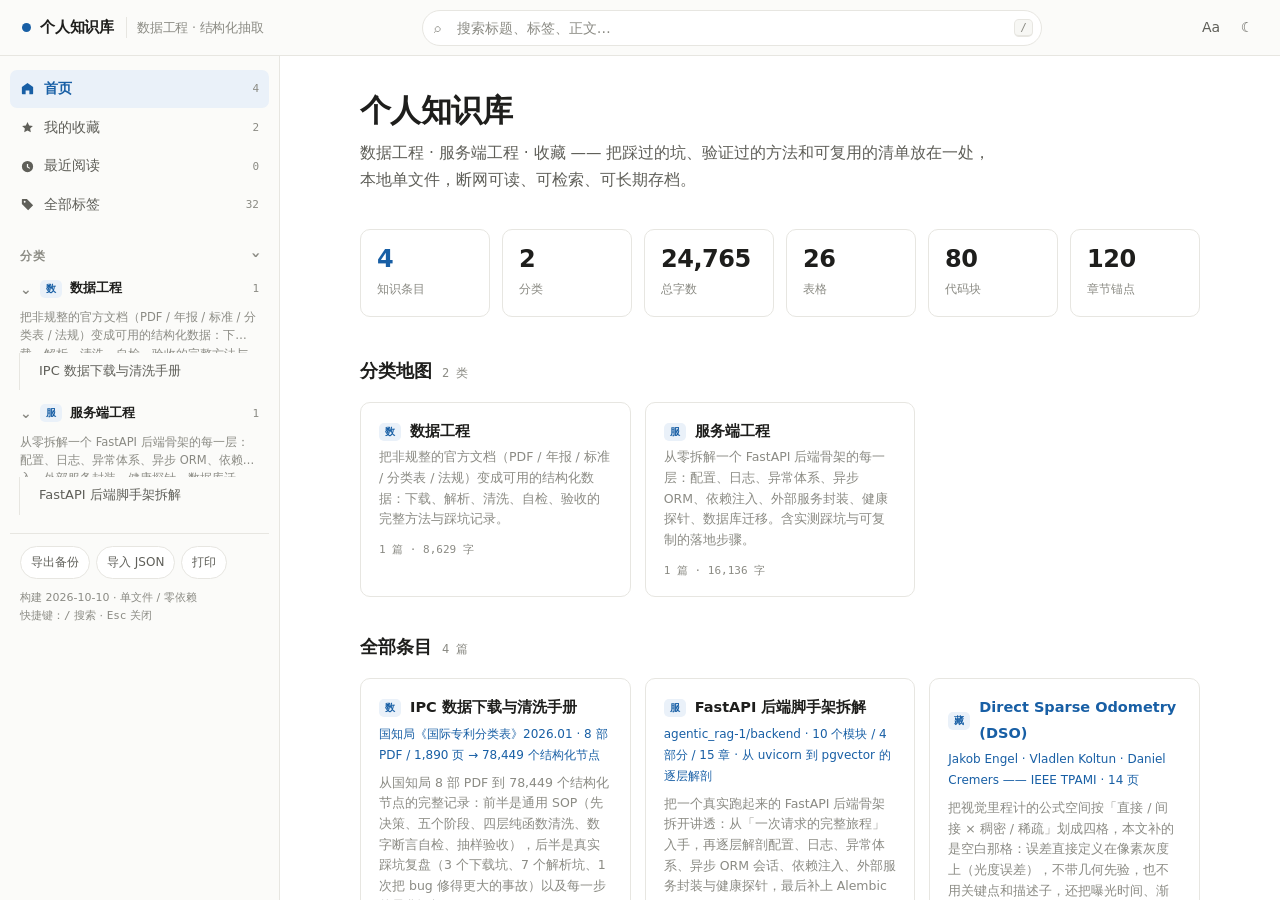
==== commit 9e922ac2: "feat(kb): 收藏 CodeSLAM（CVPR 2018）论文卡片 按既有约定加一份外部资料：articles/codeslam-paper/ 只放 meta.json + url，库里不留正文" ====
--- a/index.html
+++ b/index.html
@@ -414,7 +414,7 @@
 <div id="panel"></div>
 <div id="scrim"></div>
 <div id="toast"></div>
-<script id="kb-data" type="application/json">{"meta":{"title":"个人知识库","subtitle":"数据工程 · 服务端工程 · 收藏","built":"2026-10-10","source":"自建技术笔记：由原始项目文档整理而成","stats":{"arts":3,"exts":1,"cats":2,"words":24765,"tables":26,"code":80,"anchors":120,"read":61}},"cats":[{"id":"data-eng","name":"数据工程","icon":"数","desc":"把非规整的官方文档（PDF / 年报 / 标准 / 分类表 / 法规）变成可用的结构化数据：下载、解析、清洗、自检、验收的完整方法与踩坑记录。"},{"id":"backend-eng","name":"服务端工程","icon":"服","desc":"从零拆解一个 FastAPI 后端骨架的每一层：配置、日志、异常体系、异步 ORM、依赖注入、外部服务封装、健康探针、数据库迁移。含实测踩坑与可复制的落地步骤。"},{"id":"bookmarks","name":"收藏","icon":"藏","nav":true,"desc":"值得反复看的外部资料：论文、规范、开源项目。库内只留卡片（标题、作者、要点），点一下直达原文 —— 不占本地体积，也不会因为原文更新而过时。"}],"arts":[{"order":1,"id":"ipc-handbook","cat":"data-eng","title":"IPC 数据下载与清洗手册","kicker":"国知局《国际专利分类表》2026.01 · 8 部 PDF / 1,890 页 → 78,449 个结构化节点","summary":"从国知局 8 部 PDF 到 78,449 个结构化节点的完整记录：前半是通用 SOP（先决策、五个阶段、四层纯函数清洗、数字断言自检、抽样验收），后半是真实踩坑复盘（3 个下载坑、7 个解析坑、1 次把 bug 修得更大的事故）以及每一步的量化证据。","tags":["IPC","国知局","PDF 解析","数据清洗","ETL","SOP","踩坑复盘","结构化抽取","专利"],"html":"<section class=\"part first\" id=\"ipc-handbook--part-1\"><h2 id=\"ipc-handbook--part-1-title\" class=\"part-title\">第一部分 · 通用 SOP<\/h2><p class=\"part-lead\">下次做同类任务时照着做的操作手册：怎么判断路线、五个阶段、每层的设计要点、陷阱速查表。<\/p><blockquote>\n<p>面向\"官方文档 / 年报 / 标准 / 分类表 / 法规\"这类<strong>排版不规整但内容有结构<\/strong>的 PDF。\n本文是<strong>操作手册<\/strong>（下次照着做）；踩坑细节见 <code>踩坑与解决方案.md<\/code>。\n案例来源：国知局 IPC 分类表 8 部 PDF → 78,449 节点。<\/p>\n<\/blockquote>\n<hr />\n<h3 id=\"ipc-handbook--p1-0-5\">0. 先做决策：走哪条路（5 分钟）<\/h3>\n<p><strong>别急着写解析代码。<\/strong> 先花 5 分钟回答三个问题，它们决定后面所有工作量：<\/p>\n<div class=\"tw\"><table>\n<thead>\n<tr>\n<th>问题<\/th>\n<th>怎么答<\/th>\n<th>影响<\/th>\n<\/tr>\n<\/thead>\n<tbody>\n<tr>\n<td><strong>① 有没有文本层？<\/strong><\/td>\n<td>抽一页看字数；看 PDF 元数据 <code>Producer<\/code><\/td>\n<td>没有 → 必须 OCR（MinerU / DeepDoc / TextIn），工作量 ×3<\/td>\n<\/tr>\n<tr>\n<td><strong>② 排版规整吗？<\/strong><\/td>\n<td><code>Producer<\/code> 是谁<\/td>\n<td><code>Microsoft Excel/Word<\/code> → 大概率规整但有怪癖；扫描件 → OCR<\/td>\n<\/tr>\n<tr>\n<td><strong>③ 层级怎么表达？<\/strong><\/td>\n<td>看缩进 / 点号 / 编号<\/td>\n<td>显式编码（点号、缩进）→ 可解析；纯靠视觉缩进 → 需版面还原<\/td>\n<\/tr>\n<\/tbody>\n<\/table><\/div>\n<h4 id=\"ipc-handbook--p1-_1\">探测脚本（直接跑，别改）<\/h4>\n<pre><code class=\"language-python\">from pypdf import PdfReader\n\nr = PdfReader(&quot;sample.pdf&quot;)\nprint(&quot;页数:&quot;, len(r.pages))\nprint(&quot;元数据:&quot;, dict(r.metadata or {}))          # ← Producer 是关键线索\n\nfor i in [0, 1, len(r.pages) // 2]:              # 首页 / 次页 / 中间页\n    t = r.pages[i].extract_text() or &quot;&quot;\n    print(f&quot;\\n===== page {i+1}  len={len(t)} =====&quot;)\n    print(repr(t[:500]))                          # ← repr 才看得到全角空格/制表符\n<\/code><\/pre>\n<p><strong>判读<\/strong>：<\/p>\n<ul>\n<li><code>len(t)<\/code> 接近 0 或全是乱码符号 → <strong>无文本层<\/strong>，转 OCR<\/li>\n<li><code>len(t)<\/code> 正常、中文可读 → 有文本层，进入解析路线<\/li>\n<li>元数据里 <code>Producer: Microsoft Office Excel 2007<\/code> → <strong>原始文件是从 Excel 导出的<\/strong>，\n  意味着：文本层完整，但<strong>单元格宽度会决定换行位置<\/strong> → 排版必然不规整<\/li>\n<\/ul>\n<blockquote>\n<p>⚠️ 用 <code>repr()<\/code> 而不是 <code>print()<\/code>。全角空格 <code>\\u3000<\/code>、制表符、零宽字符在终端里<strong>看不见<\/strong>，\n而它们往往是后面最致命的判据。<\/p>\n<\/blockquote>\n<hr />\n<h3 id=\"ipc-handbook--p1-1\">1. 五个阶段<\/h3>\n<pre><code>Stage 0  侦察      ── 摸清格式，产出&quot;格式侦察报告&quot;\nStage 1  下载      ── 拿到原始文件 + 可追溯清单\nStage 2  清洗      ── 4 层纯函数，逐层转换\nStage 3  自检      ── 数字断言，error / warn 分级\nStage 4  抽样验收  ── 人工核对，交付\n<\/code><\/pre>\n<p><strong>铁律：不要跳 Stage 0。<\/strong> 我在 IPC 项目上如果在 H 部之外没做全量形态统计，\n后面所有正则都会建立在错误假设上。<\/p>\n<hr />\n<h3 id=\"ipc-handbook--p1-2-stage-0\">2. Stage 0：格式侦察报告<\/h3>\n<p><strong>目标<\/strong>：用数据回答下面 6 个问题，写成一份可以给自己看的报告。<\/p>\n<div class=\"tw\"><table>\n<thead>\n<tr>\n<th>#<\/th>\n<th>问题<\/th>\n<th>为什么必须问<\/th>\n<\/tr>\n<\/thead>\n<tbody>\n<tr>\n<td>1<\/td>\n<td>有几种\"节点行\"形态？各多少？<\/td>\n<td>决定用同行正则还是行状态机<\/td>\n<\/tr>\n<tr>\n<td>2<\/td>\n<td>层级怎么表达？连续吗？<\/td>\n<td>决定父子关系怎么建<\/td>\n<\/tr>\n<tr>\n<td>3<\/td>\n<td>条目被折行了吗？折几种？<\/td>\n<td>决定要不要 merge 层<\/td>\n<\/tr>\n<tr>\n<td>4<\/td>\n<td>夹带了哪些\"非条目\"内容？<\/td>\n<td>索引 / 附注 / 跨类目表会伪装成条目<\/td>\n<\/tr>\n<tr>\n<td>5<\/td>\n<td>页眉页脚长什么样？<\/td>\n<td>必须精确剔除，否则混进标题<\/td>\n<\/tr>\n<tr>\n<td>6<\/td>\n<td><strong>全文搜目标业务词，命中几次？<\/strong><\/td>\n<td>提前否掉错误的技术路线<\/td>\n<\/tr>\n<\/tbody>\n<\/table><\/div>\n<h4 id=\"ipc-handbook--p1-_2\">侦察脚本骨架<\/h4>\n<pre><code class=\"language-python\">import re\nfrom collections import Counter\nfrom pypdf import PdfReader\n\nHEAD = re.compile(r&quot;^页眉的样子$&quot;)\nFOOT = re.compile(r&quot;^页脚的样子$&quot;)\n\nlines = []\nfor p in PdfReader(&quot;sample.pdf&quot;).pages:\n    for ln in (p.extract_text() or &quot;&quot;).split(&quot;\\n&quot;):\n        if ln.strip() and not HEAD.match(ln) and not FOOT.match(ln):\n            lines.append(ln.rstrip())\n\n# 问题 1：形态统计 —— 先假设几种候选正则，统计各自命中数\nCANDS = {\n    &quot;形态A(同行带标题)&quot;: re.compile(r&quot;^CODE\\s+\\S&quot;),\n    &quot;形态B(号独占行)&quot;:   re.compile(r&quot;^CODE$&quot;),\n}\nfor name, pat in CANDS.items():\n    hits = [l for l in lines if pat.match(l)]\n    print(f&quot;{name}: {len(hits)}&quot;)\n    for l in hits[:3]:\n        print(&quot;   &quot;, repr(l[:80]))\n\n# 问题 3：折行检测 —— 上一行没说完就换行\nBREAK_TAIL = re.compile(r&quot;[，、；,;：:）)]\\s*$&quot;)\ntrunc = [l for l in lines if BREAK_TAIL.search(l)]\nprint(f&quot;\\n疑似折断续行: {len(trunc)}&quot;)\nfor l in trunc[:5]:\n    print(&quot;   &quot;, repr(l[-60:]))\n\n# 问题 4：非条目内容\nfor kw in [&quot;索引&quot;, &quot;附注&quot;, &quot;注&quot;]:\n    print(f&quot;含「{kw}」的行: {sum(1 for l in lines if kw in l)}&quot;)\n\n# 问题 6：业务词语料探测（最重要的一步，见下）\ntxt = &quot;\\n&quot;.join(lines)\nfor w in [&quot;物联网&quot;, &quot;传感器&quot;, &quot;智能&quot;]:\n    print(f&quot;  {w} -&gt; {txt.count(w)} 次&quot;)\n<\/code><\/pre>\n<h4 id=\"ipc-handbook--p1-6\">🔑 问题 6 为什么最重要<\/h4>\n<p>在 IPC 项目里，这一步<strong>直接否掉了两条技术路线<\/strong>：<\/p>\n<pre><code>H 部全文搜「物联网」→ 0 次命中\n但正确答案在里面：H04L67/12「适用于…传感器网络、汽车网络或远程计量网络」\n<\/code><\/pre>\n<p>→ 结论：<strong>纯关键词检索不可行（0 命中），训分类器也不可行（无标注 + 7.8 万类）<\/strong>。\n必须走「LLM 概念桥接 + 检索召回 + cross-encoder 重排」。<\/p>\n<blockquote>\n<p><strong>清洗前顺手做一次目标场景的语料探测，能提前否掉错误的技术路线。<\/strong>\n这一步成本 1 分钟，收益可能是几周。<\/p>\n<\/blockquote>\n<hr />\n<h3 id=\"ipc-handbook--p1-3-stage-1\">3. Stage 1：下载<\/h3>\n<p><strong>7 条动作<\/strong>，逐条都对应一个踩过的坑：<\/p>\n<div class=\"tw\"><table>\n<thead>\n<tr>\n<th>#<\/th>\n<th>动作<\/th>\n<th>为什么<\/th>\n<\/tr>\n<\/thead>\n<tbody>\n<tr>\n<td>1<\/td>\n<td><strong>链接从页面实时解析<\/strong>，不硬编码<\/td>\n<td>附件 URL 常带 hash，改版即失效<\/td>\n<\/tr>\n<tr>\n<td>2<\/td>\n<td>带 <code>User-Agent<\/code> + 页面 URL 作 <code>Referer<\/code><\/td>\n<td>政府站 WAF 会挡裸请求<\/td>\n<\/tr>\n<tr>\n<td>3<\/td>\n<td><strong>检测 gzip 并手动解压<\/strong><\/td>\n<td><code>urllib<\/code> 不自动解压；curl 会——所以 curl 测试会骗你<\/td>\n<\/tr>\n<tr>\n<td>4<\/td>\n<td>记录<strong>字节数 / md5 / 页数<\/strong><\/td>\n<td>可判定\"源文件是否变过\"，可复现<\/td>\n<\/tr>\n<tr>\n<td>5<\/td>\n<td>脚本<strong>幂等<\/strong>：已存在则跳过，<code>--force<\/code> 重下<\/td>\n<td>反复重跑不心疼<\/td>\n<\/tr>\n<tr>\n<td>6<\/td>\n<td>存储路径<strong>按语义命名<\/strong>（<code>A.pdf<\/code> 而非 hash）<\/td>\n<td>后面代码好读<\/td>\n<\/tr>\n<tr>\n<td>7<\/td>\n<td>写 <code>downloads.json<\/code> 清单<\/td>\n<td>交付时可追溯<\/td>\n<\/tr>\n<\/tbody>\n<\/table><\/div>\n<pre><code class=\"language-python\">import gzip, hashlib, urllib.request\n\nOPENER = urllib.request.build_opener(urllib.request.ProxyHandler({}))  # 直连，不走代理\nUA = &quot;Mozilla/5.0 (Macintosh; Intel Mac OS X 10_15_7) AppleWebKit/537.36 (KHTML, like Gecko) Chrome/120.0.0.0 Safari/537.36&quot;\n\ndef fetch(url, referer=None, timeout=180) -&gt; bytes:\n    req = urllib.request.Request(url)\n    req.add_header(&quot;User-Agent&quot;, UA)\n    req.add_header(&quot;Accept&quot;, &quot;*/*&quot;)\n    req.add_header(&quot;Accept-Language&quot;, &quot;zh-CN,zh;q=0.9&quot;)\n    if referer:\n        req.add_header(&quot;Referer&quot;, referer)\n    with OPENER.open(req, timeout=timeout) as resp:\n        data = resp.read()\n    if data[:2] == b&quot;\\x1f\\x8b&quot;:            # ← 站点强制 gzip，urllib 不会自动解压\n        data = gzip.decompress(data)\n    return data\n<\/code><\/pre>\n<hr />\n<h3 id=\"ipc-handbook--p1-4-stage-2-4\">4. Stage 2：清洗 = 4 层纯函数<\/h3>\n<p><strong>核心设计：把清洗拆成 4 个独立可测的纯函数层。<\/strong> 每层只做一件事，\n输入输出都是简单类型，可以单独拿出来跑、单独写断言。<\/p>\n<pre><code>raw/A.pdf\n   │\n   │  ① read_lines   去页眉页脚 + 按页顺序取行\n   ▼\nlist[str]  物理行        13864 行\n   │\n   │  ② merge_lines  折行拼接（只拦&quot;会造成假条目&quot;的行）\n   ▼\nlist[str]  逻辑行        13773 行      ← 两者都打印，用来抓&quot;过度合并&quot;\n   │\n   │  ③ parse_dept   行状态机 → 节点\n   ▼\nlist[dict] 原始节点      {code, kind, dot_level, title, notes, index}\n   │\n   │  ④ build        补 parent / ancestors / title_path\n   ▼\nlist[dict] 成品节点      78449 个\n<\/code><\/pre>\n<h4 id=\"ipc-handbook--p1-_3\">每层的职责边界（不要混）<\/h4>\n<div class=\"tw\"><table>\n<thead>\n<tr>\n<th>层<\/th>\n<th>只做<\/th>\n<th>绝不做<\/th>\n<\/tr>\n<\/thead>\n<tbody>\n<tr>\n<td>① <code>read_lines<\/code><\/td>\n<td>剔除页眉页脚；捕获版本号<\/td>\n<td>不做任何合并、不做判断<\/td>\n<\/tr>\n<tr>\n<td>② <code>merge_lines<\/code><\/td>\n<td>处理\"折行造成的假条目\"<\/td>\n<td>不解析结构、不识别节点类型<\/td>\n<\/tr>\n<tr>\n<td>③ <code>parse_dept<\/code><\/td>\n<td>行状态机；区分条目 / 附注 / 索引<\/td>\n<td><strong>不算父子关系<\/strong><\/td>\n<\/tr>\n<tr>\n<td>④ <code>build<\/code><\/td>\n<td>用点号层级 + 出现顺序建父子链<\/td>\n<td>不改标题、不重新分词<\/td>\n<\/tr>\n<\/tbody>\n<\/table><\/div>\n<h4 id=\"ipc-handbook--p1-2merge_lines\">②<code>merge_lines<\/code> 的设计要点（最容易写错的一层）<\/h4>\n<p><strong>触发条件要收紧到最小<\/strong>：<\/p>\n<pre><code class=\"language-python\">def merge_lines(lines: list[str]) -&gt; list[str]:\n    &quot;&quot;&quot;只拦截【以分类号开头】的行 —— 因为只有它们会被误认成新条目。&quot;&quot;&quot;\n    out = []\n    for raw in lines:\n        s = raw.strip()\n        if out:\n            prev = out[-1]\n            # 分支 A：编号被从中间切开（'E04D13/03' + '5 ..' → 'E04D13/035'）\n            #         注意【不加空格】，两截本属同一个串\n            if RE_BARE_CODE.match(prev) and RE_SPLIT_TAIL.match(s):\n                out[-1] = f&quot;{prev}{s}&quot;\n                continue\n            # 分支 B：当前行以编号开头，但其实是上一行折下来的尾巴\n            if RE_CODE_START.match(s):\n                unbalanced = prev.count(&quot;（&quot;) &gt; prev.count(&quot;）&quot;) or prev.count(&quot;(&quot;) &gt; prev.count(&quot;)&quot;)\n                if unbalanced or prev.endswith((&quot;，&quot;, &quot;,&quot;, &quot;；&quot;, &quot;;&quot;, &quot;、&quot;)):\n                    out[-1] = f&quot;{prev} {s}&quot;\n                    continue\n        out.append(s)\n    return out\n<\/code><\/pre>\n<p><strong>三条心法<\/strong>：<\/p>\n<ol>\n<li><strong>不要对所有行做\"续行判断\"<\/strong> —— 会<strong>连锁吞并<\/strong>（并入的行自身又以标点结尾，于是继续吞下一行）。\n   实测把 A 部 13864 行压成 1374 行、E 部 4819 行压成 70 行。<\/li>\n<li><strong>判据要能从\"正当性\"推导<\/strong>：断句标点 <code>，、；<\/code> 可以放心收，因为\n   <strong>真正的条目行一律以 <code>[yyyy.mm]<\/code> 版本号结尾，不会以标点结尾<\/strong>。<\/li>\n<li><strong>每层都打印行数<\/strong>。这是抓住过度合并的唯一手段。<\/li>\n<\/ol>\n<h4 id=\"ipc-handbook--p1-3parse_dept\">③<code>parse_dept<\/code> 的设计要点（行状态机）<\/h4>\n<pre><code class=\"language-python\">mode = &quot;idle&quot;          # idle | title | notes | index\ncur  = None            # 当前节点\nbuf  = []              # 标题缓冲（同行标题也当第一条）\n<\/code><\/pre>\n<ul>\n<li><strong>遇到结构行 → <code>commit()<\/code> 落盘当前节点，再 <code>start()<\/code> 新节点<\/strong><\/li>\n<li><strong>非结构行 → 按 <code>mode<\/code> 归集<\/strong>（标题 / 附注 / 索引）<\/li>\n<\/ul>\n<p>必须处理的三类\"伪装者\"：<\/p>\n<div class=\"tw\"><table>\n<thead>\n<tr>\n<th>伪装者<\/th>\n<th>长相<\/th>\n<th>判据<\/th>\n<\/tr>\n<\/thead>\n<tbody>\n<tr>\n<td>索引条目<\/td>\n<td>编号后跟<strong>组号或另一编号<\/strong>（不是中文标题）<\/td>\n<td>看编号后紧跟的是不是 <code>\\d+/\\d+<\/code> 或 <code>[A-H]\\d{2}<\/code><\/td>\n<\/tr>\n<tr>\n<td>附注正文里的引用<\/td>\n<td><code>H02P6/26　优先于…<\/code><\/td>\n<td><strong>编号后是全角空格 <code>\\u3000<\/code><\/strong>——真条目一律半角<\/td>\n<\/tr>\n<tr>\n<td>已定义过的编号<\/td>\n<td>同一个编号第二次出现<\/td>\n<td>编号在正文里<strong>只定义一次<\/strong>，再出现必是引用<\/td>\n<\/tr>\n<\/tbody>\n<\/table><\/div>\n<p>再加<strong>两道归属校验<\/strong>（缺一不可）：<\/p>\n<pre><code class=\"language-python\"># ① 编号前缀必须与当前文件所属大类一致（跨篇引用只可能出现在正文里）\nm.group(1)[0] == self_prefix\n# ② 条目必须属于当前所处的小类（小类下所有条目都以该小类号开头）\nm.group(1)[:4] == cur_subclass\n<\/code><\/pre>\n<h4 id=\"ipc-handbook--p1-4build\">④<code>build<\/code> 的设计要点（层级）<\/h4>\n<p><strong>唯一依据：缩进层级（点号个数）+ 出现顺序。<\/strong><\/p>\n<pre><code class=\"language-python\"># ✅ 正确：取「层级 &lt;= 当前层级」的【最深】祖先\nkey = max((k for k in stack if k &lt;= dl), default=None)\nparent = stack[key] if key is not None else None\nstack = {k: v for k, v in stack.items() if k &lt; dl + 1}\nstack[dl + 1] = n\n<\/code><\/pre>\n<p>两个陷阱：<\/p>\n<ul>\n<li>❌ <strong>不要用编号数值推父级<\/strong>（<code>1/02<\/code> 的父级不一定是 <code>1/01<\/code>）<\/li>\n<li>❌ <strong>不要用 <code>stack[max(stack)]<\/code> 兜底<\/strong> —— 层级会跳号（实测有从 0 直接跳到 2 的），\n  这会把<strong>同级<\/strong>节点串成父子链（实测串出 31 层假层级）<\/li>\n<\/ul>\n<hr />\n<h3 id=\"ipc-handbook--p1-5-stage-3\">5. Stage 3：自检 = 数字断言<\/h3>\n<p><strong>原则：所有判断都来自可复现的数字，不靠肉眼。<\/strong><\/p>\n<div class=\"tw\"><table>\n<thead>\n<tr>\n<th>检查项<\/th>\n<th>判据<\/th>\n<th>分级<\/th>\n<\/tr>\n<\/thead>\n<tbody>\n<tr>\n<td>重复编号<\/td>\n<td>编号唯一（<code>Counter<\/code> 后取 &gt;1 的）<\/td>\n<td>error<\/td>\n<\/tr>\n<tr>\n<td>孤儿节点<\/td>\n<td>每个 <code>parent<\/code> 都存在于集合里<\/td>\n<td>error<\/td>\n<\/tr>\n<tr>\n<td>层级链断裂<\/td>\n<td>非根节点必须有 <code>ancestors<\/code><\/td>\n<td>error<\/td>\n<\/tr>\n<tr>\n<td><strong>最大祖先链深度<\/strong><\/td>\n<td><strong>等于理论值<\/strong>（本项目 = 12）<\/td>\n<td>error<\/td>\n<\/tr>\n<tr>\n<td>标题混入页眉<\/td>\n<td>任一标题不含页眉文本<\/td>\n<td>error<\/td>\n<\/tr>\n<tr>\n<td>空标题节点<\/td>\n<td>见下方\"源缺失 vs 解析缺陷\"<\/td>\n<td><strong>warn<\/strong><\/td>\n<\/tr>\n<tr>\n<td>无子节点的中间层节点<\/td>\n<td>（本项目 = 0）<\/td>\n<td>error<\/td>\n<\/tr>\n<tr>\n<td>标题异常长<\/td>\n<td>超过阈值（本项目 &gt;180 字）<\/td>\n<td>warn<\/td>\n<\/tr>\n<\/tbody>\n<\/table><\/div>\n<h4 id=\"ipc-handbook--p1-_4\">为什么要算\"理论值\"<\/h4>\n<p>「最大祖先链深度 = 12」这个数字是<strong>可以事先推导的<\/strong>：\n<code>部 / 大类 / 小类 / 大组 + 8 级小组 = 12<\/code>。\n所以它是<strong>硬判据<\/strong>——超出就是错，不需要人判断。<strong>能算理论值的指标最有价值。<\/strong><\/p>\n<h4 id=\"ipc-handbook--p1-error-warn\">error / warn 分级<\/h4>\n<pre><code class=\"language-python\">def add(name, value, ok, detail=&quot;&quot;, severity=&quot;error&quot;):\n    ...\n\nreturn 0 if all(c[&quot;ok&quot;] for c in checks if c[&quot;severity&quot;] == &quot;error&quot;) else 2\n<\/code><\/pre>\n<blockquote>\n<p><strong>源数据本身的问题不该让流水线红掉，但必须被看见。<\/strong>\n本项目有 8 个节点标题在源 PDF 里就是空的 → 标 <code>warn<\/code>，退出码只由 <code>error<\/code> 决定。<\/p>\n<\/blockquote>\n<h4 id=\"ipc-handbook--p1-_5\">\"源缺失\"还是\"我抽取丢了\"？用交叉验证定责<\/h4>\n<p><strong>别猜，用两条独立证据<\/strong>：<\/p>\n<ol>\n<li><strong>换算法<\/strong>：用 <code>pypdf<\/code> 的 <code>extraction_mode=\"layout\"<\/code>（按坐标排版抽取，与默认模式算法完全不同）复核 → 该行依然空<\/li>\n<li><strong>语义反证<\/strong>：按标准该有的关键词，<strong>全文搜零命中<\/strong>\n   （<code>C12N9/04<\/code> 应为\"作用于 CH-OH 基团的氧化还原酶\"，全文搜 <code>CH-OH<\/code> → 0 次）<\/li>\n<\/ol>\n<p>两条都指向\"源文件缺内容\" → 标 <code>warn<\/code> 放行，并在交付说明里点出来。<\/p>\n<hr />\n<h3 id=\"ipc-handbook--p1-6-stage-4\">6. Stage 4：抽样验收<\/h3>\n<p>三类样本，缺一不可：<\/p>\n<ol>\n<li><strong>关键节点<\/strong>：过程中出过问题的每一处（本项目抽查 <code>C14B<\/code> / <code>B62J37/00<\/code> / <code>F41A<\/code> 等）<\/li>\n<li><strong>随机抽样<\/strong>：<code>random.seed(固定值)<\/code> + <code>random.sample(nodes, 10)<\/code>（<strong>固定种子，可复现<\/strong>）<\/li>\n<li><strong>结构统计<\/strong>：深度分布、父子比、空字段数<\/li>\n<\/ol>\n<hr />\n<h3 id=\"ipc-handbook--p1-7\">7. 通用陷阱速查表<\/h3>\n<div class=\"tw\"><table>\n<thead>\n<tr>\n<th>#<\/th>\n<th>陷阱<\/th>\n<th>症状<\/th>\n<th>对策<\/th>\n<\/tr>\n<\/thead>\n<tbody>\n<tr>\n<td>1<\/td>\n<td><strong>HTTP 强制 gzip<\/strong><\/td>\n<td>响应体明显短一截、正则全都匹配不到<\/td>\n<td>检测 <code>\\x1f\\x8b<\/code> 头部并解压<\/td>\n<\/tr>\n<tr>\n<td>2<\/td>\n<td><strong>换客户端后默认行为变了<\/strong><\/td>\n<td>curl 好使、代码不好使<\/td>\n<td>检查解压/重定向/代理/超时四项差异<\/td>\n<\/tr>\n<tr>\n<td>3<\/td>\n<td><strong>全角空格 / 全角斜杠<\/strong><\/td>\n<td>分裂出重复条目、匹配漏掉<\/td>\n<td><code>repr()<\/code> 看原文；把全角当<strong>判据<\/strong>用<\/td>\n<\/tr>\n<tr>\n<td>4<\/td>\n<td><strong>同一种节点多种排版<\/strong><\/td>\n<td>换页/换部就漏统计<\/td>\n<td>行状态机 + 标题部分设为可选<\/td>\n<\/tr>\n<tr>\n<td>5<\/td>\n<td><strong>折行把编号顶到行首<\/strong><\/td>\n<td>多出假条目，甚至抢走真编号<\/td>\n<td>merge 层，只拦\"以编号开头\"的行<\/td>\n<\/tr>\n<tr>\n<td>6<\/td>\n<td><strong>编号被从中间切开<\/strong><\/td>\n<td>出现半个编号 + 纯数字行<\/td>\n<td>拼接时<strong>不加空格<\/strong><\/td>\n<\/tr>\n<tr>\n<td>7<\/td>\n<td><strong>过度合并（修 bug 引入新 bug）<\/strong><\/td>\n<td>行数暴跌<\/td>\n<td>每层打印行数；触发条件收紧到最小<\/td>\n<\/tr>\n<tr>\n<td>8<\/td>\n<td><strong>用数值推父子关系<\/strong><\/td>\n<td>层级看起来对、深挖全错<\/td>\n<td>只用\"层级 + 出现顺序\"<\/td>\n<\/tr>\n<tr>\n<td>9<\/td>\n<td><strong>层级跳号<\/strong><\/td>\n<td>假深度爆炸<\/td>\n<td>取\"层级 ≤ 当前的最深祖先\"<\/td>\n<\/tr>\n<tr>\n<td>10<\/td>\n<td><strong>正文引用被当成条目<\/strong><\/td>\n<td>重复编号<\/td>\n<td>归属校验 ×2 + 重复即引用 + 全角空格<\/td>\n<\/tr>\n<tr>\n<td>11<\/td>\n<td><strong>索引区/附注区没隔离<\/strong><\/td>\n<td>凭空多出一批节点<\/td>\n<td>mode 状态机分区 + 区域结束条件<\/td>\n<\/tr>\n<tr>\n<td>12<\/td>\n<td><strong>页眉混进标题<\/strong><\/td>\n<td>标题里有页眉文字<\/td>\n<td>先剔页眉，<strong>再<\/strong>做折行合并（顺序不能反）<\/td>\n<\/tr>\n<tr>\n<td>13<\/td>\n<td><strong>根节点靠正文建<\/strong><\/td>\n<td>根节点数量对不上<\/td>\n<td>内置权威清单兜底<\/td>\n<\/tr>\n<\/tbody>\n<\/table><\/div>\n<hr />\n<h3 id=\"ipc-handbook--p1-8\">8. 下次的行动清单<\/h3>\n<p><strong>开工前<\/strong><\/p>\n<ul>\n<li><span class=\\\"cb\\\"><\/span>跑探测脚本，确认有没有文本层（没有 → 转 OCR，工作量重估）<\/li>\n<li><span class=\\\"cb\\\"><\/span>看 <code>Producer<\/code>，判断是谁生成的、可能的排版怪癖<\/li>\n<li><span class=\\\"cb\\\"><\/span><strong>全量<\/strong>统计节点行形态（不要只测一个样本就说\"我看懂了\"）<\/li>\n<li><span class=\\\"cb\\\"><\/span>找\"层级怎么表达\"<\/li>\n<li><span class=\\\"cb\\\"><\/span><strong>全文搜目标业务词<\/strong>，评估检索/分类路线的可行性<\/li>\n<li><span class=\\\"cb\\\"><\/span>写一份\"格式侦察报告\"，把上面所有数字记下来<\/li>\n<\/ul>\n<p><strong>写代码时<\/strong><\/p>\n<ul>\n<li><span class=\\\"cb\\\"><\/span>下载脚本：链接实时解析 + UA/Referer + gzip 检测 + md5 清单 + 幂等<\/li>\n<li><span class=\\\"cb\\\"><\/span>清洗拆成 4 层纯函数：<code>read_lines<\/code> / <code>merge_lines<\/code> / <code>parse<\/code> / <code>build<\/code><\/li>\n<li><span class=\\\"cb\\\"><\/span><strong>每层打印输入输出行数/条数<\/strong><\/li>\n<li><span class=\\\"cb\\\"><\/span>折行合并的触发条件<strong>收紧到最小<\/strong><\/li>\n<li><span class=\\\"cb\\\"><\/span>父子关系只用\"层级 + 顺序\"<\/li>\n<li><span class=\\\"cb\\\"><\/span>三类伪装者判据齐备（索引 / 引用 / 全角空格）<\/li>\n<\/ul>\n<p><strong>交付前<\/strong><\/p>\n<ul>\n<li><span class=\\\"cb\\\"><\/span>自检清单全绿，<code>error<\/code> 级为 0<\/li>\n<li><span class=\\\"cb\\\"><\/span>源数据缺失的项标 <code>warn<\/code> 并在文档里点明<\/li>\n<li><span class=\\\"cb\\\"><\/span>关键节点 + 固定种子随机抽样各核对一遍<\/li>\n<li><span class=\\\"cb\\\"><\/span>写 README：产物格式、字段含义、重跑命令、已知问题<\/li>\n<li><span class=\\\"cb\\\"><\/span>脚本幂等，能反复重跑<\/li>\n<\/ul>\n<hr />\n<h3 id=\"ipc-handbook--p1-9-sop-ipc\">9. 本项目对照表（把 SOP 映射到 IPC 代码）<\/h3>\n<div class=\"tw\"><table>\n<thead>\n<tr>\n<th>SOP 阶段<\/th>\n<th>IPC 里的落点<\/th>\n<\/tr>\n<\/thead>\n<tbody>\n<tr>\n<td>Stage 1 下载<\/td>\n<td><code>scripts/00_download.py<\/code><\/td>\n<\/tr>\n<tr>\n<td>Stage 2① 物理行<\/td>\n<td><code>read_lines()<\/code><\/td>\n<\/tr>\n<tr>\n<td>Stage 2② 逻辑行<\/td>\n<td><code>merge_lines()<\/code><\/td>\n<\/tr>\n<tr>\n<td>Stage 2③ 状态机<\/td>\n<td><code>parse_dept()<\/code> + <code>classify()<\/code> + <code>looks_like_index_entry()<\/code><\/td>\n<\/tr>\n<tr>\n<td>Stage 2④ 层级<\/td>\n<td><code>build()<\/code><\/td>\n<\/tr>\n<tr>\n<td>Stage 3 自检<\/td>\n<td><code>main()<\/code> 里的 <code>checks<\/code> 列表 → <code>data/ipc_meta.json<\/code><\/td>\n<\/tr>\n<tr>\n<td>Stage 4 抽样<\/td>\n<td>一次性脚本（见 <code>docs/踩坑与解决方案.md<\/code> 的验证片段）<\/td>\n<\/tr>\n<tr>\n<td>格式侦察报告<\/td>\n<td>本文档第 2 节 + <code>README.md<\/code> 的\"解析要点\"<\/td>\n<\/tr>\n<\/tbody>\n<\/table><\/div><\/section><section class=\"part\" id=\"ipc-handbook--part-2\"><h2 id=\"ipc-handbook--part-2-title\" class=\"part-title\">第二部分 · 踩坑复盘<\/h2><p class=\"part-lead\">这次实际踩到的坑：现象、根因、怎么发现的、怎么修的、怎么验证的。<\/p><blockquote>\n<p>项目：<code>patent_dev/ipc/<\/code>　｜　数据源：国知局《国际专利分类表》2026.01 版（8 部 PDF）\n规模：1890 页 / 34.16 MB → <strong>78,449 个结构化节点<\/strong>\n这份文档记录<strong>每一步为什么会错、怎么发现的、怎么修的<\/strong>，可迁移到其他\"非规整 PDF → 结构化数据\"任务。<\/p>\n<\/blockquote>\n<hr />\n<h3 id=\"ipc-handbook--p2-0\">0. 一页速览<\/h3>\n<div class=\"tw\"><table>\n<thead>\n<tr>\n<th>环节<\/th>\n<th>坑数<\/th>\n<th>最贵的一个<\/th>\n<\/tr>\n<\/thead>\n<tbody>\n<tr>\n<td>下载链路<\/td>\n<td>3<\/td>\n<td>站点强制 gzip，<code>urllib<\/code> 不自动解压 → 页面\"只有 2165 字节\"<\/td>\n<\/tr>\n<tr>\n<td>解析清洗<\/td>\n<td>7<\/td>\n<td>折行把分类号顶到行首 → 假条目 + 抢占 code + 层级链断裂<\/td>\n<\/tr>\n<tr>\n<td>自我修复<\/td>\n<td>1<\/td>\n<td><strong>修 bug 引入更大的 bug<\/strong>：过度合并把 A 部 13864 行压成 1374 行<\/td>\n<\/tr>\n<\/tbody>\n<\/table><\/div>\n<p><strong>最终结果<\/strong>：8 项自检全绿，重复分类号 0、孤儿节点 0、层级链断裂 0、最大祖先链深度 12（理论值）。<\/p>\n<hr />\n<h3 id=\"ipc-handbook--p2-1\">1. 下载链路<\/h3>\n<h4 id=\"ipc-handbook--p2-1-1-2165\">坑 1-1　页面只回来 2165 字节（★ 最隐蔽）<\/h4>\n<p><strong>现象<\/strong><\/p>\n<p>下载脚本\"跑通了\"，但解析页面后找不到任何一个附件链接。日志显示响应体只有 <strong>2165 字节<\/strong>，而真实页面是 <strong>8310 字节<\/strong>。<\/p>\n<p><strong>根因<\/strong><\/p>\n<p>国知局站点对<strong>所有响应强制 gzip 压缩<\/strong>（<code>Content-Encoding: gzip<\/code>），而 Python <code>urllib<\/code> <strong>不会自动解压<\/strong>。拿到的是压缩后的字节流，<code>decode('utf-8')<\/code> 出来是乱码，正则自然一条都匹配不到。<\/p>\n<blockquote>\n<p>⚠️ 这个坑最坑的地方在于：<strong>同一个 URL 用 <code>curl<\/code> 测是好的<\/strong>——因为 curl 自带解压。所以\"我先用 curl 验证一下\"这个动作<strong>恰好会掩盖问题<\/strong>。<\/p>\n<\/blockquote>\n<p><strong>怎么发现的<\/strong><\/p>\n<p>打印响应头和响应体前几个字节：<\/p>\n<pre><code class=\"language-python\">r = op.open(req, timeout=60)\nprint(dict(r.headers))        # → 看到 Content-Encoding: gzip\nraw = r.read()\nprint(len(raw), raw[:8])      # → 2269 b'\\x1f\\x8b\\x08...'   ← gzip magic number\n<\/code><\/pre>\n<p><strong>修复<\/strong><\/p>\n<p>显式判断并解压：<\/p>\n<pre><code class=\"language-python\">import gzip\n\ndef fetch(url, referer=None, timeout=180) -&gt; bytes:\n    ...\n    data = resp.read()\n    # 站点强制 gzip，urllib 不会自动解压 —— 必须手动处理\n    if data[:2] == b&quot;\\x1f\\x8b&quot;:\n        data = gzip.decompress(data)\n    return data\n<\/code><\/pre>\n<p><strong>可迁移的一课<\/strong><\/p>\n<blockquote>\n<p>换 HTTP 客户端（curl → urllib / requests / httpx）时，<strong>默认行为差异<\/strong>（解压、重定向、代理、超时）是最容易翻车的地方。\n出现\"内容明显短一截\"时，<strong>先看响应头 + 看字节开头<\/strong>，别急着改正则。<\/p>\n<\/blockquote>\n<hr />\n<h4 id=\"ipc-handbook--p2-1-2-waf-ua-referer\">坑 1-2　WAF 需要 UA + Referer<\/h4>\n<p><strong>现象<\/strong>：不带 <code>User-Agent<\/code> 直接请求，被挡。<\/p>\n<p><strong>修复<\/strong>：模拟浏览器请求头，且<strong>下载附件时把页面 URL 作为 <code>Referer<\/code><\/strong>：<\/p>\n<pre><code class=\"language-python\">req.add_header(&quot;User-Agent&quot;, &quot;Mozilla/5.0 (Macintosh; ...) Chrome/120.0.0.0 Safari/537.36&quot;)\nreq.add_header(&quot;Referer&quot;, &quot;https://www.cnipa.gov.cn/art/2025/12/31/art_3161_203422.html&quot;)\n<\/code><\/pre>\n<hr />\n<h4 id=\"ipc-handbook--p2-1-3\">坑 1-3　链接别硬编码<\/h4>\n<p>附件 URL 是 <code>downfile.jsp?classid=0&amp;showname=2026.01版IPC分类表-A部.pdf&amp;filename=&lt;32位hash&gt;.pdf<\/code>——\n<strong>每次改版 hash 都会变<\/strong>。所以下载脚本的做法是：<\/p>\n<ol>\n<li>抓页面 → 解压 → 正则提取 8 个附件链接与 <code>showname<\/code><\/li>\n<li>从 <code>showname<\/code> 里解析出部名（A–H），落盘为 <code>raw/A.pdf … raw/H.pdf<\/code><\/li>\n<li>记录 <code>downloads.json<\/code>：来源 URL / 字节数 / <strong>md5<\/strong> / 页数<\/li>\n<\/ol>\n<p>好处：<strong>IPC 每年 1 月改版，脚本不用改<\/strong>；md5 让\"源文件是否变过\"可判定。<\/p>\n<hr />\n<h3 id=\"ipc-handbook--p2-2\">2. 解析清洗<\/h3>\n<h4 id=\"ipc-handbook--p2-0_1\">阶段 0：先侦察，再动手（这一步不能省）<\/h4>\n<p>在写任何解析代码之前，先做<strong>格式侦察<\/strong>。原因是：这批 PDF 由 <code>Microsoft Office Excel 2007<\/code> 导出\n（PDF 元数据里能直接看到），排版会非常不规整，而\"不规整的形式\"必须先被穷举出来。<\/p>\n<p>侦察脚本要回答的问题：<\/p>\n<div class=\"tw\"><table>\n<thead>\n<tr>\n<th>问题<\/th>\n<th>为什么关键<\/th>\n<\/tr>\n<\/thead>\n<tbody>\n<tr>\n<td>有没有文本层？中文乱码吗？<\/td>\n<td>决定是\"解析\"还是\"OCR\"<\/td>\n<\/tr>\n<tr>\n<td>节点行有多少种排版形态？各占多少？<\/td>\n<td>决定用同行正则还是行状态机<\/td>\n<\/tr>\n<tr>\n<td>层级是怎么表达的？<\/td>\n<td>决定父子关系怎么建<\/td>\n<\/tr>\n<tr>\n<td>有没有夹带别的东西（索引、附注、跨类目表）？<\/td>\n<td>决定要不要分区处理<\/td>\n<\/tr>\n<\/tbody>\n<\/table><\/div>\n<p><strong>结果<\/strong>（后来才补齐全库，这里也暴露了一个教训）：<\/p>\n<div class=\"tw\"><table>\n<thead>\n<tr>\n<th>形态<\/th>\n<th>同行带标题<\/th>\n<th>号独占一行<\/th>\n<th>合计<\/th>\n<\/tr>\n<\/thead>\n<tbody>\n<tr>\n<td>大类（如 <code>H01<\/code>）<\/td>\n<td>83<\/td>\n<td>49<\/td>\n<td>132<\/td>\n<\/tr>\n<tr>\n<td>小类（如 <code>H01B<\/code>）<\/td>\n<td>120<\/td>\n<td>579<\/td>\n<td>699<\/td>\n<\/tr>\n<tr>\n<td>分类条目<\/td>\n<td>77,352<\/td>\n<td>2,003<\/td>\n<td>79,355<\/td>\n<\/tr>\n<\/tbody>\n<\/table><\/div>\n<blockquote>\n<p>🕳️ <strong>教训：只用 H 部做侦察，得到了\"大类只有 49 个\"的错误结论<\/strong>（而 IPC 实际有 ~130 个）。\n因为我当时<strong>默认大类一定是独占行<\/strong>，正则假设错了。后来全量跑才发现是 132 个。\n→ <strong>局部样本可以验证\"能不能做\"，但形态统计必须全量跑一遍<\/strong>。我在方案里就把这条列为 P0 的验收项。<\/p>\n<\/blockquote>\n<hr />\n<h4 id=\"ipc-handbook--p2-2-1\">坑 2-1　同一种节点有两种排版<\/h4>\n<p><strong>现象<\/strong><\/p>\n<pre><code>H01                      ← 大类号独占一行，标题在下一行\n电气元件\nH02 发电、变电或配电      ← 大类号与标题同行\n<\/code><\/pre>\n<p><strong>根因<\/strong>：Excel 多单元格导出 PDF 时，单元格宽度不够就换行，宽度够就同行。<strong>同一部内都不统一<\/strong>。<\/p>\n<p><strong>修复<\/strong>：不能写\"同行正则\"，必须写<strong>行状态机<\/strong>——遇到结构行就把标题缓冲落到当前节点，\n非结构行按所处模式（标题 / 附注 / 小类索引）分别归集。<\/p>\n<pre><code class=\"language-python\">RE_GROUP    = re.compile(r&quot;^([A-H]\\d{2}[A-Z]\\d{1,4})/(\\d{2,6})(?:\\s+(.*))?$&quot;)  # 标题可有可无\nRE_SUBCLASS = re.compile(r&quot;^([A-H]\\d{2}[A-Z])(?:\\s+(\\S.*))?$&quot;)\nRE_CLASS    = re.compile(r&quot;^([A-H]\\d{2})(?:\\s+(\\S.*))?$&quot;)\n<\/code><\/pre>\n<p>关键点：<strong>标题部分必须是可选的 <code>(?:\\s+(...))?$<\/code><\/strong>，让\"独占\"和\"同行\"走同一个正则。<\/p>\n<hr />\n<h4 id=\"ipc-handbook--p2-2-2\">坑 2-2　折行把分类号顶到行首 → 假条目（★ 最贵）<\/h4>\n<p><strong>现象<\/strong>：多出一批不该存在的节点。更严重的是它们会<strong>抢占真实分类号的 code<\/strong>。<\/p>\n<p>真实案例：B 部索引区里一个折行残片被当成 <code>C14B<\/code>，而 <code>build()<\/code> 按 A→H 顺序遍历并 <code>seen<\/code> 去重，\n于是 <strong>B 部的假 <code>C14B<\/code> 先占位，C 部的真 <code>C14B<\/code> 反而被丢弃<\/strong>，导致 <code>C14B1/00<\/code> 整条父子链断裂、变成孤儿节点。<\/p>\n<p><strong>4 种折行形态<\/strong>（都是从原文里挖出来的）<\/p>\n<div class=\"tw\"><table>\n<thead>\n<tr>\n<th>#<\/th>\n<th>形态<\/th>\n<th>原文<\/th>\n<th>修复办法<\/th>\n<\/tr>\n<\/thead>\n<tbody>\n<tr>\n<td>1<\/td>\n<td>上一行括号未闭合<\/td>\n<td><code>D06F81/00 熨板（…橱柜入<\/code> ⏎ <code>A47B77/10 ）<\/code><\/td>\n<td>数括号是否配平<\/td>\n<\/tr>\n<tr>\n<td>2<\/td>\n<td>上一行以断句标点结尾<\/td>\n<td><code>…A01K41/00，<\/code> ⏎ <code>A01K45/00<\/code><br><code>…B62J31/00；B62J35/00；<\/code> ⏎ <code>B62J37/00<\/code><\/td>\n<td>看结尾标点<\/td>\n<\/tr>\n<tr>\n<td>3<\/td>\n<td><strong>分类号被从中间切开<\/strong><\/td>\n<td><code>E04D13/03<\/code> ⏎ <code>5 .. 以具有可移动部件为特征的<\/code><br>（真身是 <code>E04D13/035<\/code>）<\/td>\n<td>裸小组号 + 纯数字开头的层级行<\/td>\n<\/tr>\n<tr>\n<td>4<\/td>\n<td>索引区里的裸分类号<\/td>\n<td><code>B63B34/00<\/code><\/td>\n<td>靠\"区域状态\"挡<\/td>\n<\/tr>\n<\/tbody>\n<\/table><\/div>\n<p><strong>修复<\/strong>：新增一道 <code>merge_lines()<\/code>，<strong>在结构解析之前<\/strong>把物理行合并成逻辑行。<\/p>\n<pre><code class=\"language-python\">def merge_lines(lines):\n    out = []\n    for raw in lines:\n        s = raw.strip()\n        if out:\n            prev = out[-1]\n            # 分支 A：分类号被切开 —— 拼接时【不加空格】，两截本属同一个串\n            if RE_BARE_GROUP.match(prev) and RE_SPLIT_TAIL.match(s):\n                out[-1] = f&quot;{prev}{s}&quot;\n                continue\n            # 分支 B：当前行以分类号开头，但其实是上一行折下来的尾巴\n            if RE_CODE_START.match(s):\n                unbalanced = prev.count(&quot;（&quot;) &gt; prev.count(&quot;）&quot;) or prev.count(&quot;(&quot;) &gt; prev.count(&quot;)&quot;)\n                if unbalanced or prev.endswith((&quot;，&quot;, &quot;,&quot;, &quot;；&quot;, &quot;;&quot;, &quot;、&quot;)):\n                    out[-1] = f&quot;{prev} {s}&quot;\n                    continue\n        out.append(s)\n    return out\n<\/code><\/pre>\n<p><strong>为什么合并必须早于去页眉页脚之外的所有步骤<\/strong>：否则页眉会混进标题。<\/p>\n<hr />\n<h4 id=\"ipc-handbook--p2-2-3-bug-bug\">坑 2-3　🔥 修 bug 引入更大的 bug：过度合并（★ 最值得记住）<\/h4>\n<p>这是整个过程里<strong>最有教学价值的一次翻车<\/strong>。<\/p>\n<p><strong>第一版规则<\/strong>（错）：对所有行判断\"上一行没说完就并入下一行\"。<\/p>\n<p><strong>后果<\/strong>：<strong>连锁吞并<\/strong>。并入的那一行自己又以标点结尾（IPC 标题大量以 <code>，；<\/code> 结尾），\n于是它继续吞下一行，一路吞下去：<\/p>\n<div class=\"tw\"><table>\n<thead>\n<tr>\n<th>部<\/th>\n<th>原始行<\/th>\n<th>合并后<\/th>\n<th>结果<\/th>\n<\/tr>\n<\/thead>\n<tbody>\n<tr>\n<td>A<\/td>\n<td>13,864<\/td>\n<td><strong>1,374<\/strong><\/td>\n<td>数据基本报废<\/td>\n<\/tr>\n<tr>\n<td>E<\/td>\n<td>4,819<\/td>\n<td><strong>70<\/strong><\/td>\n<td>数据基本报废<\/td>\n<\/tr>\n<\/tbody>\n<\/table><\/div>\n<p><strong>为什么能快速发现<\/strong>：因为<strong>每一部都打印了\"原始行数 → 逻辑行数\"<\/strong>。\nA 部 13864 → 1374，这个数字<strong>肉眼一看就不对<\/strong>（10 倍的压缩率在\"折行\"场景里不可能）。<\/p>\n<p><strong>第二版规则<\/strong>（对）：把触发条件<strong>收紧到最小<\/strong>——<\/p>\n<blockquote>\n<p>合并<strong>只拦截\"以分类号开头\"的行<\/strong>。<\/p>\n<\/blockquote>\n<p>理由：\n- 不以分类号开头的续行（如 <code>H04<\/code> ⏎ <code>电通信技术<\/code>）本来就<strong>进不了节点<\/strong>，会在解析阶段自然落进标题缓冲，<strong>根本不需要在这里处理<\/strong>；\n- 而真正会造成\"假条目\"的，只有那些<strong>被误认成新条目<\/strong>的行 —— 它们必然以分类号开头。<\/p>\n<p><strong>断句标点该收哪些<\/strong>：<code>，、；<\/code> 三个可以放心收。因为 <strong>IPC 真正的条目行一律以 <code>[yyyy.mm]<\/code> 版本号结尾，绝不会以标点结尾<\/strong>，\n所以不存在\"把两个相邻条目拼起来\"的风险。<\/p>\n<blockquote>\n<p>⚠️ 这条规则在第一次收紧时<strong>漏了 <code>；<\/code><\/strong>（当时怕连锁吞并），结果小类索引区冒出大批假条目，\n<strong>E 部因此多出 59 个重复分类号<\/strong>。补上 <code>；<\/code> 之后重复数立刻降下来。→ 印证了\"修复要回到证据，而不是靠感觉\"。<\/p>\n<\/blockquote>\n<hr />\n<h4 id=\"ipc-handbook--p2-2-4\">坑 2-4　父子关系不能用分类号数值推<\/h4>\n<p><strong>铁律<\/strong><\/p>\n<pre><code>H01B1/02 的父级【不是】H01B1/01，而是最近的一个&quot;更浅层级&quot;节点\n<\/code><\/pre>\n<p>IPC 的分类号是<strong>层级的编号<\/strong>，不是<strong>层级的关系<\/strong>。唯一可靠的依据是：\n<strong>点号个数（<code>.<\/code> 一级、<code>..<\/code> 二级、<code>...<\/code> 三级……）+ 出现顺序<\/strong>。<\/p>\n<p><strong>第二个陷阱<\/strong>：IPC <strong>点号层级不连续<\/strong>。实测存在从 0 直接跳到 2 的情况\n（例如 <code>C07K14/435<\/code> 后面直接跟点号为 2 的 <code>C07K14/76<\/code>）。<\/p>\n<p><strong>第一版兜底<\/strong>（错）：<\/p>\n<pre><code class=\"language-python\">parent = stack.get(dl) or (stack[max(stack)] if stack else None)\n<\/code><\/pre>\n<p><code>stack[max(stack)]<\/code> 会<strong>把同级节点串成父子链<\/strong> —— 实测让 <code>C07K14<\/code> 下的 166 个节点\n串出了 <strong>31 层深的假层级<\/strong>（而点号层级最多 9 级，13 层就该封顶）。<\/p>\n<p><strong>正解<\/strong>：取「层级 <strong>≤<\/strong> dl 的<strong>最深<\/strong>祖先」。<\/p>\n<pre><code class=\"language-python\">key = max((k for k in stack if k &lt;= dl), default=None)\nparent = stack[key] if key is not None else None\nn[&quot;parent&quot;] = parent[&quot;code&quot;] if parent else cur_subclass\nstack = {k: v for k, v in stack.items() if k &lt; dl + 1}\nstack[dl + 1] = n\n<\/code><\/pre>\n<p><strong>怎么验证修对了<\/strong>：加一条断言——<\/p>\n<pre><code>最大祖先链深度 = 12（= 部/大类/小类/大组 + 8 级小组）\n<\/code><\/pre>\n<p>这个数字是<strong>可以事先算出来的<\/strong>，所以它是硬判据，不是\"看着还行\"。<\/p>\n<hr />\n<h4 id=\"ipc-handbook--p2-2-5-section\">坑 2-5　部（section）节点不能靠正文建<\/h4>\n<p><strong>现象<\/strong>：整棵树的根节点只有 3 个（应该 8 个）。<\/p>\n<p><strong>根因<\/strong>：我以为正文里会有「A部——人类生活必需」这一行。实测<strong>只有 D / G / H 三部有，A/B/C/E/F 压根没有<\/strong>。\n靠正文建根节点 → 直接丢掉 5 个部。<\/p>\n<p><strong>修复<\/strong>：内置 8 个部的标准名称做兜底，正文里若有则优先：<\/p>\n<pre><code class=\"language-python\">SECTION_TITLES = {\n    &quot;A&quot;: &quot;人类生活必需&quot;, &quot;B&quot;: &quot;作业；运输&quot;, &quot;C&quot;: &quot;化学；冶金&quot;, &quot;D&quot;: &quot;纺织；造纸&quot;,\n    &quot;E&quot;: &quot;固定建筑物&quot;, &quot;F&quot;: &quot;机械工程；照明；加热；武器；爆破&quot;, &quot;G&quot;: &quot;物理&quot;, &quot;H&quot;: &quot;电学&quot;,\n}\n<\/code><\/pre>\n<hr />\n<h4 id=\"ipc-handbook--p2-2-6\">坑 2-6　附注区 / 小类索引区里全是\"分类号\"，但都不是条目<\/h4>\n<p>分类表里夹着<strong>两大块非分类条目的内容<\/strong>，它们长得很像条目，非常会骗人：<\/p>\n<h5 id=\"ipc-handbook--p2-a\">(a) 小类索引 —— 意外的官方礼物 🎁<\/h5>\n<p>原文形如：<\/p>\n<pre><code>幅度；角度；组合；超再生    1/00；3/00；5/00；9/00；11/00\n<\/code><\/pre>\n<p>这是国知局<strong>白送的「中文关键词 → 分类号」对照表<\/strong>，全库抽出 <strong>3,161 条<\/strong>，\n官方、中文、零成本，可直接用于后续的查询扩展。<strong>单独剥离成 <code>ipc_index_terms.jsonl<\/code>。<\/strong><\/p>\n<h5 id=\"ipc-handbook--p2-b\">(b) 跨类目对照索引 —— 伪装成小类的假条目<\/h5>\n<p>原文形如：<\/p>\n<pre><code>B08B 1/20移动物品的清洁            ← 小类号后面跟的是【组号】\nB01D B03B，B03C，B03D B04B，B07B   ← 小类号后面跟的是【另一个分类号】\n<\/code><\/pre>\n<p>这会让 <strong>B 部凭空多出一批小类<\/strong>（<code>B01D<\/code> / <code>B08B<\/code> / <code>B21B<\/code> / <code>B21C<\/code> …）并抢走真小类的 code。<\/p>\n<p><strong>判据<\/strong>：<\/p>\n<pre><code class=\"language-python\">def looks_like_index_entry(s) -&gt; bool:\n    &quot;&quot;&quot;真条目：分类号后跟【中文标题】；索引条目：分类号后跟【组号或另一分类号】&quot;&quot;&quot;\n    return bool(re.match(r&quot;^[A-H]\\d{2}[A-Z]?\\s+(?:\\d{1,4}/\\d{2,6}|[A-H]\\d{2})&quot;, s))\n<\/code><\/pre>\n<h5 id=\"ipc-handbook--p2-c-4\">(c) 附注的 4 种写法<\/h5>\n<pre><code>附注          附注[7]          附注：          附注〔2014.01〕\n<\/code><\/pre>\n<p>只认 <code>附注[7]<\/code> 会让后面 3 种没被识别 → 附注正文被当标题吞掉。<\/p>\n<pre><code class=\"language-python\">RE_NOTES = re.compile(r&quot;^附注(?:[〔\\[（(][^〕\\]）)]*[〕\\]）)])?\\s*[：:]?\\s*$&quot;)\n<\/code><\/pre>\n<h5 id=\"ipc-handbook--p2-d\">(d) 附注正文里的分类号引用：<strong>全角空格<\/strong>是关键判据<\/h5>\n<pre><code class=\"language-python\">&quot;H02P6/26　优先于H02P6/04-H02P6/24&quot;     # ← 分类号后是【全角空格】U+3000\n<\/code><\/pre>\n<p><strong>真条目一律用半角空格。<\/strong> 这一条判据极为有效：<\/p>\n<pre><code class=\"language-python\">RE_FULLWIDTH_GAP = re.compile(r&quot;^[A-H]\\d{2}[A-Z]\\d{1,4}/\\d{2,6}\\u3000&quot;)\n<\/code><\/pre>\n<h5 id=\"ipc-handbook--p2-e\">(e) 区域状态机 + \"重复出现即引用\"<\/h5>\n<ul>\n<li>进入 <code>备注<\/code> / <code>小类索引<\/code> 区后，<strong>只有大类行、小类行、带点号层级或同行带标题的条目行<\/strong>才真正结束该区；\n  其余一律按区域归集。<\/li>\n<li><strong>同一分类号在分类表里只会定义一次<\/strong>，再次出现必然是附注对它的引用\n  （如 <code>H02S20/00 同样为使用太阳能集热器而设计的支撑结构也被分类在…<\/code>）。\n  用一个 <code>defined<\/code> 集合即可识别并丢弃。<\/li>\n<\/ul>\n<pre><code class=\"language-python\">if code in defined:            # 已定义过 → 这次是引用，不是条目\n    return &quot;other&quot;, None, False\n<\/code><\/pre>\n<h5 id=\"ipc-handbook--p2-f\">(f) 两道归属校验（缺一不可）<\/h5>\n<pre><code class=\"language-python\"># ① 部字母必须与本 PDF 一致  —— 跨部分类号只可能出现在正文引用里\n#    实测挡掉：B 部假 C14B、E 部假 A47B、D 部假 A47B77/10\nm.group(1)[0] == dept\n\n# ② 必须属于当前所处的小类 —— IPC 里一个小类下所有大组/小组都以该小类号开头\n#    前缀不符的只可能是别处正文引用被折行后独占了一行\nm.group(1)[:4] == cur_subclass\n<\/code><\/pre>\n<hr />\n<h4 id=\"ipc-handbook--p2-2-7\">坑 2-7　标题里混进\"没有标记的说明文字\"<\/h4>\n<p><strong>现象<\/strong>：抽样发现 <code>F41A<\/code>（轻武器；火炮）的小类标题里混进了 <code>1．对于轻武器和火炮而言…<\/code> 这样的说明。<\/p>\n<p><strong>根因<\/strong>：标题后面常直接跟一段<strong>没有「附注」标记<\/strong>的说明（<code>1．…<\/code> 或 <code>注意：…<\/code>）。它被当成标题的续行拼了进去。<\/p>\n<p><strong>修复<\/strong>：在 <code>commit()<\/code> 落盘标题时，找到\"说明起始行\"并把其后内容<strong>切到 <code>notes<\/code><\/strong>：<\/p>\n<pre><code class=\"language-python\">RE_NOTE_HEAD = re.compile(r&quot;^(?:\\d+\\s*[．.]\\s*\\S|注[意释][：:])&quot;)\n\ncut = next((i for i, ln in enumerate(buf) if RE_NOTE_HEAD.match(ln)), None)\nif cut is not None:\n    note_buf = buf[cut:] + note_buf      # 说明进 notes\n    buf = buf[:cut]                       # title 只留标题\n<\/code><\/pre>\n<p><strong>验证<\/strong>：标题超长（&gt;180 字）节点数 <strong>130 → 0<\/strong>。<\/p>\n<hr />\n<h4 id=\"ipc-handbook--p2-8-pdf\">已知数据缺口：8 个节点标题在源 PDF 里就是空的<\/h4>\n<p><code>C10L1/2387<\/code>、<code>C12N9/04<\/code>、<code>C12N9/48<\/code>、<code>C12N9/78<\/code>、<code>C12P19/44<\/code>、<code>C12P19/64<\/code>、<code>H02K21/24<\/code>、<code>H04L9/06<\/code><\/p>\n<p><strong>怎么确认真的是源缺失、而不是我抽取丢了<\/strong>：<\/p>\n<ol>\n<li>换 <code>pypdf<\/code> 的 <strong><code>extraction_mode=\"layout\"<\/code><\/strong>（按坐标排版抽取，与默认模式算法完全不同）复核 → 该行依然是空；<\/li>\n<li>做<strong>语义反证<\/strong>：<code>C12N9/04<\/code> 按 IPC 应为\"作用于 CH-OH 基团的氧化还原酶\"，但<strong>全文搜 <code>CH-OH<\/code> 零命中<\/strong>。<\/li>\n<\/ol>\n<p>→ 两条独立证据都指向\"源文件缺内容\"。所以自检里把它标成 <strong><code>warn<\/code>（警告）而不是 <code>error<\/code>（失败）<\/strong>。<\/p>\n<blockquote>\n<p><strong>设计要点：自检要区分 <code>error<\/code> 和 <code>warn<\/code>。<\/strong>\n\"源数据本身的问题\"不该让流水线红掉，但必须<strong>被看见<\/strong>。用一张 <code>severity<\/code> 字段区分，退出码只由 <code>error<\/code> 决定。<\/p>\n<\/blockquote>\n<hr />\n<h3 id=\"ipc-handbook--p2-3\">3. 数字演进表：每一次修复都有量化证据（★ 教学核心）<\/h3>\n<p><strong>重复分类号<\/strong>的数量变化，和每一步的根因一一对应。\n这张表的价值在于：它证明了\"修复不是靠感觉，而是靠<strong>计数断言<\/strong>\"。<\/p>\n<div class=\"tw\"><table>\n<thead>\n<tr>\n<th>重复数<\/th>\n<th>本轮修复的根因<\/th>\n<\/tr>\n<\/thead>\n<tbody>\n<tr>\n<td>101<\/td>\n<td>起点（B 部跨类目对照索引被误判成小类）<\/td>\n<\/tr>\n<tr>\n<td>82<\/td>\n<td>加 <code>looks_like_index_entry()<\/code> 过滤索引条目<\/td>\n<\/tr>\n<tr>\n<td>77<\/td>\n<td>加\"必须属于当前小类\"校验<\/td>\n<\/tr>\n<tr>\n<td>71<\/td>\n<td>断句标点补上 <code>；<\/code>（小类索引区折行）<\/td>\n<\/tr>\n<tr>\n<td>5<\/td>\n<td>加\"分类号被从中间切开\"的合并分支<\/td>\n<\/tr>\n<tr>\n<td>3<\/td>\n<td>加\"全角空格\"判据 + \"重复出现即引用\"判据<\/td>\n<\/tr>\n<tr>\n<td><strong>0<\/strong><\/td>\n<td>✅ 全绿<\/td>\n<\/tr>\n<\/tbody>\n<\/table><\/div>\n<p>配套的其它指标：<\/p>\n<div class=\"tw\"><table>\n<thead>\n<tr>\n<th>指标<\/th>\n<th>修复前<\/th>\n<th>修复后<\/th>\n<\/tr>\n<\/thead>\n<tbody>\n<tr>\n<td>部（根节点）<\/td>\n<td>3<\/td>\n<td><strong>8<\/strong><\/td>\n<\/tr>\n<tr>\n<td>重复分类号<\/td>\n<td>101<\/td>\n<td><strong>0<\/strong><\/td>\n<\/tr>\n<tr>\n<td>孤儿节点 / 层级链断裂<\/td>\n<td>有<\/td>\n<td><strong>0 / 0<\/strong><\/td>\n<\/tr>\n<tr>\n<td>最大祖先链深度<\/td>\n<td>31（假层级）<\/td>\n<td><strong>12<\/strong>（理论值）<\/td>\n<\/tr>\n<tr>\n<td>标题超长（&gt;180 字）<\/td>\n<td>130<\/td>\n<td><strong>0<\/strong><\/td>\n<\/tr>\n<tr>\n<td>页眉混入标题<\/td>\n<td>—<\/td>\n<td><strong>0<\/strong><\/td>\n<\/tr>\n<\/tbody>\n<\/table><\/div>\n<hr />\n<h3 id=\"ipc-handbook--p2-4\">4. 可迁移的六条方法论<\/h3>\n<h4 id=\"ipc-handbook--p2-1_1\">① 先侦察，再写代码<\/h4>\n<p>拿到非规整数据，第一步永远是<strong>做最小探测<\/strong>：有没有文本层？有几种排版形态？各占多少？\n探测脚本写起来只要 5 分钟，但能避免\"写了两小时正则发现方向错了\"。<\/p>\n<h4 id=\"ipc-handbook--p2-2_1\">② 局部样本能验证\"可行性\"，不能定\"形态分布\"<\/h4>\n<p>我只测 H 部就得出\"大类 49 个\"的结论，实际是 132 个——因为<strong>我的正则假设先入为主了<\/strong>。\n→ 形态统计必须全量跑，局部样本只用来验证\"这条路走不走得通\"。<\/p>\n<h4 id=\"ipc-handbook--p2-3_1\">③ 用计数断言替代肉眼判断<\/h4>\n<p>整个过程中所有关键判断都来自可复现的数字，而不是\"看起来对\"：<\/p>\n<ul>\n<li>条目数 / 层级分布 / 重复数 / 孤儿数 / 最大深度<\/li>\n<li><strong>理论值可算的指标最有价值<\/strong>（如\"最大祖先链深度 = 12\"），因为它是硬判据<\/li>\n<\/ul>\n<h4 id=\"ipc-handbook--p2-4_1\">④ 每次修改后立刻重新量化（防过度修复）<\/h4>\n<p>A 部 13864 行 → 1374 行，就是靠\"每部都打印 原始行数→逻辑行数\"发现的。\n<strong>如果你不打印这个数字，这个 bug 会一路带到线上。<\/strong><\/p>\n<h4 id=\"ipc-handbook--p2-5\">⑤ 交叉验证来定位\"责任边界\"<\/h4>\n<p>当出现异常时，先回答\"<strong>是源数据的问题，还是我的问题<\/strong>\"：<\/p>\n<ul>\n<li>换一种抽取算法（<code>layout<\/code> 模式）复核<\/li>\n<li>做语义反证（该有的关键词全文搜零命中）<\/li>\n<\/ul>\n<p>定位清楚才能决定：是要修代码，还是要标 <code>warn<\/code> 放行，还是要补数据源。<\/p>\n<h4 id=\"ipc-handbook--p2-6\">⑥ 幂等 + 可追溯<\/h4>\n<ul>\n<li>下载脚本：链接实时解析（不硬编码）、已存在则跳过、<code>--force<\/code> 重下<\/li>\n<li>每份原始文件记录 <strong>md5 + 页数 + 来源 URL<\/strong><\/li>\n<li>产物带 <code>ipc_meta.json<\/code>：版本号、生成时间、统计、自检结果<\/li>\n<\/ul>\n<hr />\n<h3 id=\"ipc-handbook--p2-5_1\">5. 自检清单（重跑时看这张表）<\/h3>\n<pre><code>✓ 孤儿节点（父级不存在）        0\n✓ 层级链断裂条目                0\n✓ 点号层级越界（&gt;9）            0\n✓ 最大祖先链深度                12   ← 理论上限\n✓ 页眉混入标题                  0\n✓ 重复分类号                    0\n✓ 无子节点的小类                0\n⚠ 空标题节点                    8    ← 源 PDF 该行本身为空，非解析缺陷\n<\/code><\/pre>\n<p>退出码只由 <code>error<\/code> 级检查决定，<code>warn<\/code> 不影响。<\/p>\n<hr />\n<h3 id=\"ipc-handbook--p2-6_1\">6. 附：一个业务层面的发现<\/h3>\n<p>清洗完顺手验证过一件事，它直接影响<strong>下一步的映射方案选型<\/strong>：<\/p>\n<p><strong>H 部全文搜「物联网」→ 0 次命中。<\/strong><\/p>\n<p>但正确答案确实躺在里面：<\/p>\n<pre><code>H04L67/12 .. 适用于专有或专用联网环境，如医疗网络、传感器网络、汽车网络或远程计量网络\nH04W4/00    专门适用于无线通信网络的业务；设施\n<\/code><\/pre>\n<p>IPC 中文标题用的是「<strong>传感器网络<\/strong>」「<strong>远程计量网络<\/strong>」这类法律化抽象措辞，\n和用户嘴里的「物联网设备」<strong>字面重叠为零<\/strong>。<\/p>\n<p>→ 结论：<strong>纯关键词检索（0 命中）和\"训一个 7.8 万类分类器\"（无标注数据）都不可行<\/strong>。\n必须走「LLM 做概念桥接 + 检索召回 + 小 BERT 做 cross-encoder 重排」的组合，\n且产品形态应该是<strong>候选列表 + 层级路径 + 判定理由<\/strong>，而不是唯一答案。<\/p>\n<blockquote>\n<p>📌 这条不是\"数据问题\"，但它是数据探索的产物 ——\n<strong>清洗完之后顺手做一次目标场景的语料探测，往往能提前否掉错误的技术路线。<\/strong><\/p>\n<\/blockquote><\/section>","outline":[{"lvl":1,"text":"第一部分 · 通用 SOP","id":"ipc-handbook--part-1-title"},{"lvl":2,"text":"0. 先做决策：走哪条路（5 分钟）","id":"ipc-handbook--p1-0-5"},{"lvl":3,"text":"探测脚本（直接跑，别改）","id":"ipc-handbook--p1-_1"},{"lvl":2,"text":"1. 五个阶段","id":"ipc-handbook--p1-1"},{"lvl":2,"text":"2. Stage 0：格式侦察报告","id":"ipc-handbook--p1-2-stage-0"},{"lvl":3,"text":"侦察脚本骨架","id":"ipc-handbook--p1-_2"},{"lvl":3,"text":"🔑 问题 6 为什么最重要","id":"ipc-handbook--p1-6"},{"lvl":2,"text":"3. Stage 1：下载","id":"ipc-handbook--p1-3-stage-1"},{"lvl":2,"text":"4. Stage 2：清洗 = 4 层纯函数","id":"ipc-handbook--p1-4-stage-2-4"},{"lvl":3,"text":"每层的职责边界（不要混）","id":"ipc-handbook--p1-_3"},{"lvl":3,"text":"②merge_lines 的设计要点（最容易写错的一层）","id":"ipc-handbook--p1-2merge_lines"},{"lvl":3,"text":"③parse_dept 的设计要点（行状态机）","id":"ipc-handbook--p1-3parse_dept"},{"lvl":3,"text":"④build 的设计要点（层级）","id":"ipc-handbook--p1-4build"},{"lvl":2,"text":"5. Stage 3：自检 = 数字断言","id":"ipc-handbook--p1-5-stage-3"},{"lvl":3,"text":"为什么要算\"理论值\"","id":"ipc-handbook--p1-_4"},{"lvl":3,"text":"error / warn 分级","id":"ipc-handbook--p1-error-warn"},{"lvl":3,"text":"\"源缺失\"还是\"我抽取丢了\"？用交叉验证定责","id":"ipc-handbook--p1-_5"},{"lvl":2,"text":"6. Stage 4：抽样验收","id":"ipc-handbook--p1-6-stage-4"},{"lvl":2,"text":"7. 通用陷阱速查表","id":"ipc-handbook--p1-7"},{"lvl":2,"text":"8. 下次的行动清单","id":"ipc-handbook--p1-8"},{"lvl":2,"text":"9. 本项目对照表（把 SOP 映射到 IPC 代码）","id":"ipc-handbook--p1-9-sop-ipc"},{"lvl":1,"text":"第二部分 · 踩坑复盘","id":"ipc-handbook--part-2-title"},{"lvl":2,"text":"0. 一页速览","id":"ipc-handbook--p2-0"},{"lvl":2,"text":"1. 下载链路","id":"ipc-handbook--p2-1"},{"lvl":3,"text":"坑 1-1　页面只回来 2165 字节（★ 最隐蔽）","id":"ipc-handbook--p2-1-1-2165"},{"lvl":3,"text":"坑 1-2　WAF 需要 UA + Referer","id":"ipc-handbook--p2-1-2-waf-ua-referer"},{"lvl":3,"text":"坑 1-3　链接别硬编码","id":"ipc-handbook--p2-1-3"},{"lvl":2,"text":"2. 解析清洗","id":"ipc-handbook--p2-2"},{"lvl":3,"text":"阶段 0：先侦察，再动手（这一步不能省）","id":"ipc-handbook--p2-0_1"},{"lvl":3,"text":"坑 2-1　同一种节点有两种排版","id":"ipc-handbook--p2-2-1"},{"lvl":3,"text":"坑 2-2　折行把分类号顶到行首 → 假条目（★ 最贵）","id":"ipc-handbook--p2-2-2"},{"lvl":3,"text":"坑 2-3　🔥 修 bug 引入更大的 bug：过度合并（★ 最值得记住）","id":"ipc-handbook--p2-2-3-bug-bug"},{"lvl":3,"text":"坑 2-4　父子关系不能用分类号数值推","id":"ipc-handbook--p2-2-4"},{"lvl":3,"text":"坑 2-5　部（section）节点不能靠正文建","id":"ipc-handbook--p2-2-5-section"},{"lvl":3,"text":"坑 2-6　附注区 / 小类索引区里全是\"分类号\"，但都不是条目","id":"ipc-handbook--p2-2-6"},{"lvl":4,"text":"(a) 小类索引 —— 意外的官方礼物 🎁","id":"ipc-handbook--p2-a"},{"lvl":4,"text":"(b) 跨类目对照索引 —— 伪装成小类的假条目","id":"ipc-handbook--p2-b"},{"lvl":4,"text":"(c) 附注的 4 种写法","id":"ipc-handbook--p2-c-4"},{"lvl":4,"text":"(d) 附注正文里的分类号引用：全角空格是关键判据","id":"ipc-handbook--p2-d"},{"lvl":4,"text":"(e) 区域状态机 + \"重复出现即引用\"","id":"ipc-handbook--p2-e"},{"lvl":4,"text":"(f) 两道归属校验（缺一不可）","id":"ipc-handbook--p2-f"},{"lvl":3,"text":"坑 2-7　标题里混进\"没有标记的说明文字\"","id":"ipc-handbook--p2-2-7"},{"lvl":3,"text":"已知数据缺口：8 个节点标题在源 PDF 里就是空的","id":"ipc-handbook--p2-8-pdf"},{"lvl":2,"text":"3. 数字演进表：每一次修复都有量化证据（★ 教学核心）","id":"ipc-handbook--p2-3"},{"lvl":2,"text":"4. 可迁移的六条方法论","id":"ipc-handbook--p2-4"},{"lvl":3,"text":"① 先侦察，再写代码","id":"ipc-handbook--p2-1_1"},{"lvl":3,"text":"② 局部样本能验证\"可行性\"，不能定\"形态分布\"","id":"ipc-handbook--p2-2_1"},{"lvl":3,"text":"③ 用计数断言替代肉眼判断","id":"ipc-handbook--p2-3_1"},{"lvl":3,"text":"④ 每次修改后立刻重新量化（防过度修复）","id":"ipc-handbook--p2-4_1"},{"lvl":3,"text":"⑤ 交叉验证来定位\"责任边界\"","id":"ipc-handbook--p2-5"},{"lvl":3,"text":"⑥ 幂等 + 可追溯","id":"ipc-handbook--p2-6"},{"lvl":2,"text":"5. 自检清单（重跑时看这张表）","id":"ipc-handbook--p2-5_1"},{"lvl":2,"text":"6. 附：一个业务层面的发现","id":"ipc-handbook--p2-6_1"}],"words":8629,"read":21},{"order":2,"id":"backend-scaffold","cat":"backend-eng","title":"FastAPI 后端脚手架拆解","kicker":"agentic_rag-1/backend · 10 个模块 / 4 部分 / 15 章 · 从 uvicorn 到 pgvector 的逐层解剖","summary":"把一个真实跑起来的 FastAPI 后端骨架拆开讲透：从「一次请求的完整旅程」入手，再逐层解剖配置、日志、异常体系、异步 ORM 会话、依赖注入、外部服务封装与健康探针，最后补上 Alembic 迁移、工程化缺口盘点和一份九步落地清单。文中四条踩坑记录（依赖名拼错却安装成功、缩进断裂导致属性消失、函数名差一个词、配置粘进 .py 忘了引号）都是这个项目上真实发生的，附运行时断言与复现命令。","tags":["FastAPI","SQLAlchemy 2.0","异步","依赖注入","pydantic-settings","Alembic","PostgreSQL","pgvector","uv","uvicorn","架构分层","踩坑复盘","健康检查"],"html":"<section class=\"part\" id=\"backend-scaffold--p1\">\n<h2 id=\"backend-scaffold--p1-title\" class=\"part-title\">第一部分 · 全局视角<\/h2>\n\n<h3 id=\"backend-scaffold--ch1\">1. 这个后端在解决什么问题<\/h3>\n\n<p>一句话：它是一个<strong>知识库服务的骨架<\/strong>——把文档收进来、存起来、检索出去。技术选型已经替你把「存哪儿、怎么异步、怎么迁移」这些决定做完了。<\/p>\n\n<div class=\"tw\"><table>\n<thead><tr><th>关注点<\/th><th>选型<\/th><th>为什么是它<\/th><\/tr><\/thead>\n<tbody>\n<tr><td>Web 框架<\/td><td>FastAPI<\/td><td>原生 async + Pydantic 校验 + 自动生成 OpenAPI 文档<\/td><\/tr>\n<tr><td>ASGI 服务器<\/td><td>uvicorn[standard]<\/td><td>FastAPI 只定义接口，真正监听端口、解析 HTTP 的是它<\/td><\/tr>\n<tr><td>ORM<\/td><td>SQLAlchemy 2.0（async）<\/td><td>2.0 风格：类型注解驱动，<code>select()<\/code> 取代旧的 <code>Query<\/code><\/td><\/tr>\n<tr><td>数据库驱动<\/td><td>asyncpg<\/td><td>PostgreSQL 的异步驱动，不占线程池<\/td><\/tr>\n<tr><td>迁移<\/td><td>Alembic<\/td><td>SQLAlchemy 官方配套，支持 async<\/td><\/tr>\n<tr><td>配置<\/td><td>pydantic-settings<\/td><td>把环境变量变成有类型、可校验的对象<\/td><\/tr>\n<tr><td>数据库<\/td><td>PostgreSQL + pgvector<\/td><td>pgvector 提供向量类型与索引，为 RAG 检索预留<\/td><\/tr>\n<tr><td>对象存储<\/td><td>腾讯云 COS<\/td><td>原始 PDF / 文档不进数据库<\/td><\/tr>\n<tr><td>依赖管理<\/td><td>uv<\/td><td>锁文件 + 极快的解析，见第 15 章那个坑<\/td><\/tr>\n<\/tbody>\n<\/table><\/div>\n\n<blockquote>\n<p><strong>关键的架构取舍：文件进 COS，元数据进 PG，向量进 pgvector。<\/strong>这三条数据线决定了后面所有的分层方式。<\/p>\n<p>需要如实说明的一点：<code>docker-compose.yml<\/code> 起的是 <code>pgvector/pgvector:pg16<\/code> 镜像，说明<strong>计划<\/strong>把向量放在这里，但代码里还没有任何模型或索引落地。目前只是选型就位。<\/p>\n<\/blockquote>\n\n<h3 id=\"backend-scaffold--ch2\">2. 目录结构与依赖方向<\/h3>\n\n<pre><code>backend/\n├── pyproject.toml          # 依赖清单（uv 管理）\n├── uv.lock                 # 锁定的完整依赖树\n├── .python-version         # 3.10\n├── alembic.ini             # 迁移工具配置\n├── alembic/\n│   ├── env.py              # 迁移的执行入口，定义「怎么连库」\n│   └── versions/           # 每次迁移一个文件（目前为空）\n└── app/\n    ├── main.py             # 应用装配\n    ├── core/               # 与业务无关的地基\n    │   ├── config.py       # 配置\n    │   ├── logging.py      # 日志\n    │   └── exceptions.py   # 异常定义\n    ├── db/                 # 数据访问底座\n    │   ├── base.py         # ORM 基类\n    │   └── session.py      # 引擎与会话\n    ├── api/                # HTTP 接口层\n    │   ├── deps.py         # 依赖注入\n    │   ├── error_handlers.py\n    │   └── routes/health.py\n    └── storage/            # 外部对象存储\n        └── cos_client.py<\/code><\/pre>\n\n<p><strong>依赖方向的铁律：<code>api → db / storage → core<\/code>，<code>core<\/code> 绝不反向 import 任何上层。<\/strong><\/p>\n\n<p>为什么这条线重要：如果 <code>core/config.py<\/code> 里 import 了 <code>api<\/code> 里的东西，就形成循环依赖，而且 <code>core<\/code> 再也没法脱离 Web 框架单独测试。<\/p>\n\n<p>怎么验证方向没写错——<strong>能不能在完全不加载 Web 框架的情况下 import 地基？<\/strong><\/p>\n\n<pre><code>cd backend\nuv run python -c \"from app.core import config; print(config.settings.app_name)\"<\/code><\/pre>\n\n<p>这条命令能跑通，就说明 <code>core<\/code> 是干净的。跑不通（比如报要 fastapi）就说明地基里混进了上层依赖。<\/p>\n\n<h3 id=\"backend-scaffold--ch3\">3. 一次请求的完整旅程<\/h3>\n\n<p>以 <code>GET /api/health/db<\/code> 为例，从网卡到响应的完整链路：<\/p>\n\n<pre><code>浏览器\n  │  HTTP/1.1  GET /api/health/db\n  ▼\nuvicorn（ASGI 服务器，监听 127.0.0.1:8000）\n  │  把原始 socket 字节解析成 ASGI 的 scope + receive/send 可调用对象\n  ▼\nStarlette 路由匹配（FastAPI 构建在 Starlette 之上）\n  │  逐层匹配：外层 prefix=\"/api\" + router.prefix=\"/health\" + path=\"/db\"\n  ▼\n依赖解析：函数签名里写了 session: DbSession\n  │  = Annotated[AsyncSession, Depends(get_session)] → 调用 get_session()\n  ▼\nget_session() 进入 async with AsyncSessionLocal() as session\n  │  执行到 yield session → 把 session 交给路由函数\n  ▼\nhealth_db(session) 执行 await session.execute(text(\"SELECT 1\"))\n  ▼\n返回 HealthStatus 对象 → 按 response_model 校验 → 序列化成 JSON\n  ▼\nget_session() 的收尾：async with 退出 → session.close() → 连接归还连接池\n  ▼\nuvicorn 把 JSON 字节写回 socket<\/code><\/pre>\n\n<p>这张图里<strong>最容易被忽略的是倒数第二步<\/strong>：<code>get_session<\/code> 是「生成器依赖」，FastAPI 会在响应发出<em>之后<\/em>才回到 <code>yield<\/code> 下面继续执行。这保证了「一个请求一个 session，用完必定归还」——哪怕路由函数中途抛异常也一样，因为 <code>async with<\/code> 有 finally 语义。<\/p>\n\n<h3 id=\"backend-scaffold--ch4\">4. 启动链：app 实例是怎么诞生的<\/h3>\n\n<pre><code class=\"language-python\"># app/main.py\ndef create_app() -&gt; FastAPI:\n    configure_logging()\n    logger = get_logger(__name__)\n\n    app = FastAPI(title=settings.app_name)\n    app.add_middleware(CORSMiddleware, allow_origins=settings.cors_origin_list, ...)\n    register_exception_handlers(app)\n    app.include_router(health.router, prefix=\"/api\")\n\n    logger.info(\"app initialized with settings: %s\", settings.app_name)\n    return app\n\napp = create_app()<\/code><\/pre>\n\n<p>当你敲 <code>uv run uvicorn app.main:app<\/code> 时，uvicorn 实际做了三件事：<\/p>\n\n<ol>\n<li><strong>import <code>app.main<\/code> 模块<\/strong>——模块级代码被执行，于是最后那行 <code>app = create_app()<\/code> 跑完<\/li>\n<li><strong>取模块里的 <code>app<\/code> 属性<\/strong>——这就是 <code>app.main:app<\/code> 里冒号的含义：<code>模块路径:变量名<\/code><\/li>\n<li><strong>把它当 ASGI 应用<\/strong>，开始 listen 端口<\/li>\n<\/ol>\n\n<p>所以「<code>app.main:app<\/code> 里的 app 是什么」是个很实在的问题：它是<strong>模块被 import 时的副作用产物<\/strong>，不是 uvicorn 构造的。<\/p>\n\n<h4 id=\"backend-scaffold--ch4-1\">为什么用工厂函数，而不是直接 <code>app = FastAPI()<\/code><\/h4>\n\n<div class=\"tw\"><table>\n<thead><tr><th>收益<\/th><th>说明<\/th><\/tr><\/thead>\n<tbody>\n<tr><td>可测性<\/td><td><code>create_app()<\/code> 每次返回全新实例，测试之间互不污染<\/td><\/tr>\n<tr><td>可注入<\/td><td>可以在建实例时换上测试库的连接串、关掉 CORS<\/td><\/tr>\n<tr><td>副作用集中<\/td><td>日志、中间件、异常处理器、路由都在这一个函数里，读一遍就知道应用长什么样<\/td><\/tr>\n<\/tbody>\n<\/table><\/div>\n\n<p>同一个思路也用在 <code>get_settings()<\/code> 上的 <code>@lru_cache<\/code>：生产环境要单例（避免两份配置不一致），测试环境要能重置。<\/p>\n\n<blockquote>\n<p><strong>注意一个容易踩的细节<\/strong>：<code>get_settings.cache_clear()<\/code> 只影响<em>后续<\/em>的 <code>get_settings()<\/code> 调用。已经执行过 <code>from app.core.config import settings<\/code> 的模块，手里那份引用<strong>不会变<\/strong>。<\/p>\n<p>所以测试里换配置，更可靠的做法是依赖注入（<code>app.dependency_overrides<\/code>），而不是清缓存。<\/p>\n<\/blockquote>\n\n<\/section>\n\n<section class=\"part\" id=\"backend-scaffold--p2\">\n<h2 id=\"backend-scaffold--p2-title\" class=\"part-title\">第二部分 · 逐层拆解<\/h2>\n\n<h3 id=\"backend-scaffold--ch5\">5. core/config.py —— 配置中心<\/h3>\n\n<p><strong>它干什么<\/strong>：把散在环境变量和 <code>.env<\/code> 文件里的字符串，变成一个<strong>有类型、有默认值、能被 IDE 补全<\/strong>的 Python 对象。<\/p>\n\n<pre><code class=\"language-python\">PROJECT_ROOT = Path(__file__).resolve().parents[3]\n\nclass Settings(BaseSettings):\n    model_config = SettingsConfigDict(\n        env_file=PROJECT_ROOT / \".env\",\n        env_file_encoding=\"utf-8\",\n        extra=\"ignore\",\n        case_sensitive=False,\n    )\n    app_name: str = \"rag-knowledge-base\"\n    log_level: str = \"INFO\"\n    database_url: str = \"postgresql+asyncpg://rag:rag@localhost:5432/rag_kb\"\n    cors_origins: str = \"http://localhost:5173\"<\/code><\/pre>\n\n<p>逐行拆开看：<\/p>\n\n<div class=\"tw\"><table>\n<thead><tr><th>代码<\/th><th>作用<\/th><\/tr><\/thead>\n<tbody>\n<tr><td><code>BaseSettings<\/code><\/td><td>pydantic 的子类，会自动去读环境变量并做类型转换<\/td><\/tr>\n<tr><td><code>env_file=PROJECT_ROOT/\".env\"<\/code><\/td><td>声明 <code>.env<\/code> 的位置<\/td><\/tr>\n<tr><td><code>extra=\"ignore\"<\/code><\/td><td><code>.env<\/code> 里有不认识的变量时<strong>忽略而不是报错<\/strong>。这点很关键——否则 docker-compose 里多塞一个变量，后端起不来<\/td><\/tr>\n<tr><td><code>case_sensitive=False<\/code><\/td><td><code>DATABASE_URL<\/code> 和 <code>database_url<\/code> 都能匹配<\/td><\/tr>\n<tr><td><code>app_name: str = \"...\"<\/code><\/td><td>既声明类型又给默认值。字段名转成大写就是环境变量名<\/td><\/tr>\n<\/tbody>\n<\/table><\/div>\n\n<h4 id=\"backend-scaffold--ch5-1\"><code>parents[3]<\/code> 是怎么算出来的<\/h4>\n\n<pre><code>__file__      = /Users/…/agentic_rag-1/backend/app/core/config.py\nparents[0]    = /Users/…/agentic_rag-1/backend/app/core\nparents[1]    = /Users/…/agentic_rag-1/backend/app\nparents[2]    = /Users/…/agentic_rag-1/backend        ← 有些项目选这一层\nparents[3]    = /Users/…/agentic_rag-1               ← 本项目选的是仓库根<\/code><\/pre>\n\n<p><strong>这里已经埋了一个坑<\/strong>：仓库根下<strong>现在没有 <code>.env<\/code> 文件<\/strong>。而 pydantic-settings 的 <code>env_file<\/code> 指向不存在的文件时<strong>不报错<\/strong>，直接使用字段默认值。<\/p>\n\n<p>也就是说：你现在跑的是源码里写死的默认值——包括那两个腾讯云 COS 密钥。<\/p>\n\n<blockquote>\n<p><strong>该做的三件事<\/strong>：建 <code>.env<\/code>、把密钥移进去、把 <code>.env<\/code> 写进 <code>.gitignore<\/code>。<\/p>\n<p>而且必须<strong>顺带删掉 <code>config.py<\/code> 里的明文默认值<\/strong>——否则「移走」是假的，密钥还在源码里躺着。可以改成空字符串，让 <code>cos_configured<\/code> 自然变成 <code>False<\/code>。<\/p>\n<\/blockquote>\n\n<h4 id=\"backend-scaffold--ch5-2\"><code>@property<\/code>：派生配置<\/h4>\n\n<pre><code class=\"language-python\">@property\ndef cos_configured(self) -&gt; bool:\n    return bool(self.cos_secret_id and self.cos_secret_key and self.cos_bucket)\n\n@property\ndef cors_origin_list(self) -&gt; list[str]:\n    return [o.strip() for o in self.cors_origins.split(\",\") if o.strip()]<\/code><\/pre>\n\n<p><code>@property<\/code> 是<strong>计算属性<\/strong>：不占存储、每次访问时现算、只读。这里用了两次，各有理由。<\/p>\n\n<p><strong><code>cos_configured<\/code><\/strong> 把「三个字段是否都非空」这个判断<em>收敛到一处<\/em>。调用方只写 <code>if not settings.cos_configured<\/code>，不用三处重复写 <code>and<\/code> 链。以后加第四个字段，也只改一个地方。<\/p>\n\n<p><strong><code>cors_origin_list<\/code><\/strong> 解决的是「书写习惯」与「API 要求」的错位：<code>.env<\/code> 里一行写 <code>CORS_ORIGINS=http://a.com,http://b.com<\/code> 最自然，但 FastAPI 的 <code>allow_origins<\/code> 要的是 <code>list[str]<\/code>。这个 property 就是那个转换器。<\/p>\n\n<blockquote>\n<p><strong>这里有个真实存在的类型标注问题<\/strong>：<code>cors_origins<\/code> 被标成了 <code>list[str]<\/code>，但它的实际值是字符串，后面还调了 <code>.split(\",\")<\/code>。<\/p>\n<p>现在靠默认值是字符串所以能跑。但哪天你在 <code>.env<\/code> 里写 <code>CORS_ORIGINS=[\"a\",\"b\"]<\/code>，pydantic 会真的给你一个 list，<code>.split<\/code> 立刻炸。类型注解应该改成 <code>str<\/code>。<\/p>\n<\/blockquote>\n\n<h4 id=\"backend-scaffold--ch5-3\"><code>lru_cache<\/code> 单例<\/h4>\n\n<pre><code class=\"language-python\">@lru_cache(maxsize=1)\ndef get_settings() -&gt; Settings:\n    return Settings()\n\nsettings = get_settings()<\/code><\/pre>\n\n<p><code>lru_cache(maxsize=1)<\/code> 表示「第一次调用后把结果缓存起来，之后直接返回同一个对象」。<\/p>\n\n<p><strong>为什么需要它<\/strong>：<code>Settings()<\/code> 每次构造都要读文件、逐字段解析、跑校验。如果每个模块 import 时都 new 一个，一是重复开销，二是<strong>可能得到两份状态不一致的配置<\/strong>（比如中途 <code>.env<\/code> 被改了）。<\/p>\n\n<p><code>settings = get_settings()<\/code> 是模块级实例，别人 <code>from app.core.config import settings<\/code> 拿到的是<strong>同一个对象<\/strong>。<\/p>\n\n<h3 id=\"backend-scaffold--ch6\">6. core/logging.py —— 统一日志<\/h3>\n\n<p><strong>它干什么<\/strong>：让全项目所有模块用同一套格式、同一个级别、同一个输出口，并且<strong>接管 uvicorn 自带的日志配置<\/strong>。<\/p>\n\n<pre><code class=\"language-python\">_LOG_FORMAT = \"%(asctime)s | %(levelname)-8s | %(name)s | %(message)s\"\n_DATE_FORMAT = \"%Y-%m-%d %H:%M:%S\"\n\n_configured = False\n\ndef configure_logging() -&gt; None:\n    global _configured\n    if _configured:\n        return\n    handler = logging.StreamHandler(sys.stdout)\n    handler.setFormatter(logging.Formatter(fmt=_LOG_FORMAT, datefmt=_DATE_FORMAT))\n    root = logging.getLogger()\n    root.handlers.clear()\n    root.addHandler(handler)\n    root.setLevel(settings.log_level.upper())\n\n    for noisy in (\"uvicorn\", \"uvicorn.error\", \"uvicorn.access\"):\n        logging.getLogger(noisy).handlers.clear()\n        logging.getLogger(noisy).propagate = True\n\n    _configured = True\n\ndef get_logger(name: str) -&gt; logging.Logger:\n    return logging.getLogger(name)<\/code><\/pre>\n\n<p>四个设计点，每个都对应一个真实问题：<\/p>\n\n<div class=\"tw\"><table>\n<thead><tr><th>设计<\/th><th>不这么做会怎样<\/th><\/tr><\/thead>\n<tbody>\n<tr><td><code>_configured<\/code> 幂等闸<\/td><td>测试里连续建 10 个 app 就挂 10 个 handler，<strong>每条日志打印 10 遍<\/strong><\/td><\/tr>\n<tr><td><code>root.handlers.clear()<\/code><\/td><td>保证「只此一个」输出口，避免重复打印<\/td><\/tr>\n<tr><td>接管 uvicorn 三个 logger<\/td><td>uvicorn 启动时自带一套 handler，会导致 access log 和业务日志格式不一致<\/td><\/tr>\n<tr><td>输出到 <code>sys.stdout<\/code><\/td><td>12-factor 惯例：日志不自己管文件轮转，交给容器 / 系统采集<\/td><\/tr>\n<\/tbody>\n<\/table><\/div>\n\n<h4 id=\"backend-scaffold--ch6-1\"><code>get_logger<\/code> 为什么还要包一层<\/h4>\n\n<p>现在看它就是 <code>logging.getLogger<\/code> 的别名，像是多余。但这是<strong>留接口<\/strong>：日后要换成 structlog、要注入 trace_id、要加敏感信息脱敏过滤器时，只要改这一个函数，全项目几十个调用点不用动。<\/p>\n\n<p>这是个很划算的薄封装——成本三行，收益是「未来某天的一次重构不用全项目替换」。<\/p>\n\n<h3 id=\"backend-scaffold--ch7\">7. core/exceptions.py + api/error_handlers.py —— 异常体系<\/h3>\n\n<p>这两个文件是一对：<strong>一个定义「错什么」，一个负责「怎么告诉客户端」<\/strong>。<\/p>\n\n<pre><code class=\"language-python\"># core/exceptions.py\nclass AppException(Exception):\n    code: str = \"internal_error\"\n    message: str = \"服务器内部错误\"\n    http_status: int = HTTPStatus.INTERNAL_SERVER_ERROR\n\n    def __init__(self, message: str | None = None, *, code: str | None = None) -&gt; None:\n        if message is not None:\n            self.message = message\n        if code is not None:\n            self.code = code\n        super().__init__(self.message)\n\nclass NotFoundException(AppException):\n    code: str = \"not_found\"\n    message: str = \"资源未找到\"\n    http_status: int = HTTPStatus.NOT_FOUND<\/code><\/pre>\n\n<p>这个写法有四层讲究：<\/p>\n\n<ol>\n<li><strong>用类属性承载默认值<\/strong>。<code>NotFoundException<\/code> 只声明三个类属性就完成定制，子类完全不用写 <code>__init__<\/code>。这是声明式写法，比每个子类重复一遍构造参数干净得多。<\/li>\n<li><strong>用 <code>if message is not None<\/code> 而不是 <code>self.message = message or self.message<\/code><\/strong>。因为空字符串 <code>\"\"<\/code> 是合法输入，用 <code>or<\/code> 会被当成 falsy 吞掉。这个细节很多人写错。<\/li>\n<li><strong><code>super().__init__(self.message)<\/code><\/strong>。让 <code>str(exc)<\/code> 有内容，否则 <code>logger.exception<\/code> 打出来是空白。<\/li>\n<li><strong>单独一个 <code>*<\/code> 强制关键字传参<\/strong>。<code>NotFoundException(\"找不到\")<\/code> 可以，但 <code>NotFoundException(\"x\", \"code\")<\/code> 会报错——防止位置参数传错顺序。<\/li>\n<\/ol>\n\n<pre><code class=\"language-python\"># api/error_handlers.py\nasync def _app_exception_handler(_: Request, exc: AppException) -&gt; JSONResponse:\n    return JSONResponse(\n        status_code=exc.http_status,\n        content={\"code\": exc.code, \"message\": exc.message},\n    )\n\nasync def _unhandeled_exception_handler(request: Request, exc: Exception) -&gt; JSONResponse:\n    logger.exception(\"unhandled_exception at %s %s\", request.method, request.url.path)\n    return JSONResponse(\n        status_code=500,\n        content={\"code\": \"internal_error\", \"message\": \"服务器内部错误\"},\n    )\n\ndef register_exception_handlers(app: FastAPI) -&gt; None:\n    app.add_exception_handler(AppException, _app_exception_handler)\n    app.add_exception_handler(Exception, _unhandeled_exception_handler)<\/code><\/pre>\n\n<p>三个要点：<\/p>\n\n<p><strong>① 两个 handler 有明确分工。<\/strong><code>AppException<\/code> 是「预料之内的错误」——业务代码主动抛，信息可以直接给用户看。<code>Exception<\/code> 是兜底的——<strong>绝不能把原始异常信息吐给客户端<\/strong>（可能含 SQL 语句、文件路径、连接串），只记日志、返回统一话术。<\/p>\n\n<p><strong>② 兜底 handler 必须有。<\/strong>没有它，任何未捕获异常都会让客户端收到 uvicorn 的纯文本 traceback——既是信息泄露，前端也无法统一处理。<\/p>\n\n<p><strong>③ 注册顺序无关。<\/strong><code>add_exception_handler<\/code> 是按类型精确匹配的，不是「先注册先命中」。Starlette 会沿异常的 MRO 往上找注册过的 handler，所以 <code>NotFoundException<\/code> 自然命中 <code>AppException<\/code> 那一条。<\/p>\n\n<blockquote>\n<p><strong>实测踩到的坑<\/strong>：这个文件里定义的函数叫 <code>register_exception_handlers<\/code>，但 <code>main.py<\/code> 里曾经调用的是 <code>register_error_handlers<\/code>——少了一个 <code>exception<\/code> 词。直接 <code>AttributeError<\/code>。<\/p>\n<p>这类「名字对不上」是新手最高频的错误类型，而且纯字符串层面，IDE 不一定提示。防御手段见第 15 章第 ③ 条。<\/p>\n<\/blockquote>\n\n<h3 id=\"backend-scaffold--ch8\">8. db/base.py + db/session.py —— 数据访问底座<\/h3>\n\n<h4 id=\"backend-scaffold--ch8-1\">base.py：三行，但它是整个 ORM 的锚点<\/h4>\n\n<pre><code class=\"language-python\">class Base(DeclarativeBase):\n    pass<\/code><\/pre>\n\n<p>所有模型都会写成 <code>class Document(Base)<\/code>。对比 SQLAlchemy 1.x：<\/p>\n\n<div class=\"tw\"><table>\n<thead><tr><th>版本<\/th><th>写法<\/th><th>差别<\/th><\/tr><\/thead>\n<tbody>\n<tr><td>1.x<\/td><td><code>Base = declarative_base()<\/code><\/td><td>函数返回动态生成的类，类型检查器看不懂<\/td><\/tr>\n<tr><td>2.0<\/td><td><code>class Base(DeclarativeBase)<\/code><\/td><td>真正的类，IDE 能补全 <code>Base.metadata<\/code>，mypy 能检查<\/td><\/tr>\n<\/tbody>\n<\/table><\/div>\n\n<h4 id=\"backend-scaffold--ch8-2\">session.py：引擎与会话<\/h4>\n\n<pre><code class=\"language-python\">engine: AsyncEngine = create_async_engine(\n    settings.database_url,\n    echo=False,\n    pool_pre_ping=True,\n)\n\nAsyncSessionLocal: async_sessionmaker[AsyncSession] = async_sessionmaker(\n    bind=engine,\n    expire_on_commit=False,\n    autoflush=False,\n)\n\nasync def get_session() -&gt; AsyncGenerator[AsyncSession, None]:\n    async with AsyncSessionLocal() as session:\n        yield session<\/code><\/pre>\n\n<p><strong>这些参数不是抄来的，每个都有理由：<\/strong><\/p>\n\n<div class=\"tw\"><table>\n<thead><tr><th>参数<\/th><th>作用<\/th><th>不设会怎样<\/th><\/tr><\/thead>\n<tbody>\n<tr><td><code>pool_pre_ping=True<\/code><\/td><td>从池里取连接前先 ping 一次，断了就换一条<\/td><td>数据库重启或网络抖动后，前几个请求全报 connection closed<\/td><\/tr>\n<tr><td><code>echo=False<\/code><\/td><td>不打印每条 SQL<\/td><td>生产日志被 SQL 淹没<\/td><\/tr>\n<tr><td><code>expire_on_commit=False<\/code><\/td><td>commit 后不把对象字段标记为过期<\/td><td>commit 后再读属性会触发新的 SELECT（隐性 N+1），异步下还可能报 <code>MissingGreenlet<\/code><\/td><\/tr>\n<tr><td><code>autoflush=False<\/code><\/td><td>查询前不自动 flush<\/td><td>出现难以预测的隐式 INSERT，调试很痛苦<\/td><\/tr>\n<\/tbody>\n<\/table><\/div>\n\n<p><strong><code>get_session<\/code> 的三个层次：<\/strong><\/p>\n\n<ol>\n<li><code>async with<\/code> 保证<strong>无论正常返回还是抛异常，session 一定会关闭<\/strong>。注意这里归还的是「连接池里的连接」，不是关掉 TCP。<\/li>\n<li><code>yield<\/code> 把它变成 FastAPI 的<strong>生成器依赖<\/strong>——请求进来前执行 <code>yield<\/code> 之前，响应发出后执行 <code>yield<\/code> 之后。<\/li>\n<li><code>AsyncGenerator[AsyncSession, None]<\/code> 的类型注解，让 <code>DbSession<\/code> 那个 <code>Annotated<\/code> 能推导出正确类型。<\/li>\n<\/ol>\n\n<blockquote>\n<p><strong><code>expire_on_commit=False<\/code> 的代价要知道<\/strong>：commit 之后对象里的数据是<em>快照<\/em>，不再自动从库刷新。如果你依赖「commit 后重新读能拿到数据库算出来的值」（比如触发器改的字段、自增主键），需要手动 <code>await session.refresh(obj)<\/code>。<\/p>\n<\/blockquote>\n\n<h4 id=\"backend-scaffold--ch8-3\"><code>+asyncpg<\/code> 这个后缀不能少<\/h4>\n\n<p><code>database_url<\/code> 写的是 <code>postgresql+asyncpg://…<\/code>。这个 <code>+asyncpg<\/code> 决定用哪个驱动：<\/p>\n\n<div class=\"tw\"><table>\n<thead><tr><th>URL 形式<\/th><th>驱动<\/th><th>行为<\/th><\/tr><\/thead>\n<tbody>\n<tr><td><code>postgresql://<\/code><\/td><td>psycopg2<\/td><td>同步，会阻塞事件循环<\/td><\/tr>\n<tr><td><code>postgresql+asyncpg://<\/code><\/td><td>asyncpg<\/td><td>异步，原生协程<\/td><\/tr>\n<\/tbody>\n<\/table><\/div>\n\n<p>好消息是这里不会静默出错：<code>create_async_engine<\/code> 拿到非异步驱动会<strong>在启动时直接报错<\/strong>（要求使用 async driver）。属于「早失败」的设计，比悄悄退化成同步阻塞好得多。<\/p>\n\n<h3 id=\"backend-scaffold--ch9\">9. api/deps.py —— 依赖注入<\/h3>\n\n<p>整个文件只有一行：<\/p>\n\n<pre><code class=\"language-python\">DbSession = Annotated[AsyncSession, Depends(get_session)]<\/code><\/pre>\n\n<p>但它把三层东西缝在了一起。用起来是这样：<\/p>\n\n<pre><code class=\"language-python\">@router.get(\"/db\")\nasync def health_db(session: DbSession) -&gt; HealthStatus:\n    ...<\/code><\/pre>\n\n<p>FastAPI 看到参数类型标注里藏着 <code>Depends(get_session)<\/code>，就会自动：<\/p>\n\n<ol>\n<li>调用 <code>get_session()<\/code> 拿到生成器<\/li>\n<li>进场（执行到 <code>yield<\/code>），把 yield 出来的 <code>AsyncSession<\/code> 塞进参数<\/li>\n<li>函数执行完，退场（继续执行 <code>yield<\/code> 之后的清理代码）<\/li>\n<\/ol>\n\n<p><strong>为什么值得为这一行单独建个文件：<\/strong><\/p>\n\n<div class=\"tw\"><table>\n<thead><tr><th>收益<\/th><th>说明<\/th><\/tr><\/thead>\n<tbody>\n<tr><td>函数签名即声明<\/td><td>路由函数不需要知道 session 从哪来，只声明「我需要一个 session」<\/td><\/tr>\n<tr><td>可整体替换<\/td><td>测试时 <code>app.dependency_overrides[get_session] = fake<\/code>，一行换掉真实数据库，不用动任何路由代码<\/td><\/tr>\n<tr><td>避免重复<\/td><td>不用在每个路由上写 <code>session: AsyncSession = Depends(get_session)<\/code><\/td><\/tr>\n<\/tbody>\n<\/table><\/div>\n\n<p><strong><code>Annotated<\/code> 的价值<\/strong>：把「类型」和「注入指令」合并到一个名字里。没有它就得写 <code>session: AsyncSession = Depends(get_session)<\/code>——默认值的位置被占用了，这个参数就再也没法有别的默认值，而且每个调用点都要重复写一遍完整表达式。<\/p>\n\n<p>更本质地说，<strong>这是「依赖倒置」的落点<\/strong>：路由依赖抽象（<code>DbSession<\/code> 这个名字），不依赖具体构造方式。<\/p>\n\n<blockquote>\n<p>这正是 FastAPI 相对 Flask 最大的体验差异。Flask 里你会写 <code>g.db = connect()<\/code> 或者用 <code>before_request<\/code> 钩子，靠<strong>约定和全局变量<\/strong>传递资源；FastAPI 靠<strong>函数签名<\/strong>显式声明。后者的可测试性高一个量级。<\/p>\n<\/blockquote>\n\n<h3 id=\"backend-scaffold--ch10\">10. storage/cos_client.py —— 外部服务封装<\/h3>\n\n<p><strong>它干什么<\/strong>：把腾讯云 COS 的 SDK 包成「符合本项目口味的对象」，让业务代码见不到 SDK 细节。<\/p>\n\n<pre><code class=\"language-python\">class CosClient:\n    def __init__(self) -&gt; None:\n        if not settings.cos_configured:\n            raise ConfigurationError(\"腾讯云COS未配置\")\n        config = CosConfig(Region=settings.cos_region,\n                           SecretId=settings.cos_secret_id,\n                           SecretKey=settings.cos_secret_key)\n        self.client = CosS3Client(config)\n        self.bucket = settings.cos_bucket\n\n    async def ping(self) -&gt; bool:\n        loop = asyncio.get_event_loop()\n        try:\n            await asyncio.to_thread(self.client.head_bucket, Bucket=self.bucket)\n            return True\n        except (CosServiceError, CosClientError) as exc:\n            logger.warning(\"COS ping failed: %s\", exc)\n            return False\n\n_cos_client: CosClient | None = None\n\ndef get_cos_client() -&gt; CosClient:\n    global _cos_client\n    if _cos_client is None:\n        _cos_client = CosClient()\n    return _cos_client<\/code><\/pre>\n\n<p>三个关键决策，都值得理解：<\/p>\n\n<h4 id=\"backend-scaffold--ch10-1\">① 为什么必须 <code>asyncio.to_thread<\/code><\/h4>\n\n<p>腾讯云 SDK 是<strong>同步<\/strong>的——<code>head_bucket<\/code> 内部走 <code>requests<\/code>，会阻塞当前线程。在 async 函数里直接调用它，会<strong>卡住整个事件循环<\/strong>，同一进程里所有并发请求一起等。<\/p>\n\n<p><code>asyncio.to_thread<\/code> 把它扔进线程池执行，事件循环继续接别的活。<\/p>\n\n<blockquote>\n<p>这是异步项目接同步 SDK 的<strong>通用解药<\/strong>。任何「async 函数里调同步阻塞库」的地方都要这么处理——pymysql、boto3、requests、PIL 全都算。<\/p>\n<\/blockquote>\n\n<h4 id=\"backend-scaffold--ch10-2\">② 懒加载 + 模块级单例<\/h4>\n\n<p><code>_cos_client<\/code> 是模块级私有变量，<code>get_cos_client()<\/code> 第一次被调用时才真正构造。<\/p>\n\n<p>好处是：<strong>进程启动时不连 COS<\/strong>。如果密钥填错或网络不通，服务照样能起来，只是 <code>/health/cos<\/code> 报 error——而不是整个后端起不来。<\/p>\n\n<p>这体现了一条运维原则：<strong>依赖的失败不应该阻止进程启动<\/strong>。否则一个次要依赖抖动就会引发服务雪崩。<\/p>\n\n<h4 id=\"backend-scaffold--ch10-3\">③ 抛 <code>ConfigurationError<\/code> 而不是 <code>RuntimeError<\/code><\/h4>\n\n<p>构造失败时抛的是项目自己的异常类型，它会被全局 handler 转换成 <code>503 + {\"code\":\"configuration_error\"}<\/code>，前端能识别并给出准确提示。抛裸的 <code>RuntimeError<\/code> 就只能落进 500 兜底，前端只知道「服务器错误」。<\/p>\n\n<h3 id=\"backend-scaffold--ch11\">11. api/routes/health.py —— 路由与探活<\/h3>\n\n<pre><code class=\"language-python\">router = APIRouter(prefix=\"/health\", tags=[\"health\"])\n\nHealthStatusValue = Literal[\"ok\", \"error\", \"not_configured\"]\n\nclass HealthStatus(BaseModel):\n    status: HealthStatusValue\n    detail: str | None = None\n\n@router.get(\"\", response_model=HealthStatus, operation_id=\"health_check\", summary=\"健康检查\")\nasync def health() -&gt; HealthStatus:\n    return HealthStatus(status=\"ok\", detail=\"服务运行正常\")\n\n@router.get(\"/db\", response_model=HealthStatus, operation_id=\"health_check_db\")\nasync def health_db(session: DbSession) -&gt; HealthStatus:\n    try:\n        result = await session.execute(text(\"SELECT 1\"))\n        result.scalar_one()\n        return HealthStatus(status=\"ok\", detail=\"数据库连接正常\")\n    except Exception as e:\n        logger.exception(\"数据库健康检查失败\")\n        return HealthStatus(status=\"error\", detail=str(e))<\/code><\/pre>\n\n<h4 id=\"backend-scaffold--ch11-1\">路径是怎么拼出来的<\/h4>\n\n<p><code>main.py<\/code> 里写了 <code>app.include_router(health.router, prefix=\"/api\")<\/code>，路由文件里又写了 <code>APIRouter(prefix=\"/health\")<\/code>，加上 <code>@router.get(\"/db\")<\/code>——<\/p>\n\n<pre><code>\"/api\"  +  \"/health\"  +  \"/db\"   =   GET /api/health/db<\/code><\/pre>\n\n<p>三层拼一层。<strong>很多人找不到路由就栽在这里<\/strong>：只看了路由文件，忘了 <code>include_router<\/code> 那层还加了前缀。<\/p>\n\n<blockquote>\n<p><strong><code>\"\"<\/code> 和 <code>\"/\"<\/code> 的区别<\/strong>：<code>@router.get(\"\")<\/code> 配 <code>prefix=\"/health\"<\/code> 得到 <code>/api/health<\/code>；写成 <code>@router.get(\"/\")<\/code> 会得到 <code>/api/health/<\/code>——<strong>带尾斜杠<\/strong>。FastAPI 会对不匹配的那个发 307 重定向，而前端 <code>fetch<\/code> 遇到重定向有时会丢掉请求体。这是个能坑半天的细节。<\/p>\n<\/blockquote>\n\n<h4 id=\"backend-scaffold--ch11-2\">探针的层次感（这个文件最有价值的设计）<\/h4>\n\n<div class=\"tw\"><table>\n<thead><tr><th>端点<\/th><th>探什么<\/th><th>它挂了意味着<\/th><\/tr><\/thead>\n<tbody>\n<tr><td><code>GET /api/health<\/code><\/td><td>进程活着、能返回响应<\/td><td>进程死了，或端口不通<\/td><\/tr>\n<tr><td><code>GET /api/health/db<\/code><\/td><td>真发一条 <code>SELECT 1<\/code><\/td><td>数据库不可用，或连接串配错<\/td><\/tr>\n<tr><td><code>GET /api/health/cos<\/code><\/td><td>真做一次 <code>head_bucket<\/code><\/td><td>COS 密钥错 / 桶不存在 / 网络不通<\/td><\/tr>\n<\/tbody>\n<\/table><\/div>\n\n<p>关键区别：<code>/health<\/code> 只证明「Web 层活着」，<strong>它不碰任何外部依赖<\/strong>。所以正确的用法是——<\/p>\n\n<ul>\n<li><strong>liveness probe 挂 <code>/health<\/code><\/strong>：别让数据库抖动把好 Pod 杀掉重启<\/li>\n<li><strong>readiness probe 挂 <code>/health/db<\/code><\/strong>：依赖没好就不接流量<\/li>\n<\/ul>\n\n<p>这是探针设计的基本功。把两者混成一个端点，会导致「数据库慢 → Pod 被判定死亡 → 重启 → 数据库更慢」的死亡螺旋。<\/p>\n\n<h4 id=\"backend-scaffold--ch11-3\"><code>response_model<\/code> + <code>Literal<\/code> 的配合<\/h4>\n\n<p><code>Literal[\"ok\", \"error\", \"not_configured\"]<\/code> 把状态值<strong>限死在三个<\/strong>，收益是双向的：<\/p>\n\n<ul>\n<li>写代码时 <code>HealthStatus(status=\"okay\")<\/code> 会被 IDE 直接标红<\/li>\n<li><code>/docs<\/code> 里这个字段会渲染成<strong>下拉枚举<\/strong>，而不是自由文本输入框<\/li>\n<\/ul>\n\n<h4 id=\"backend-scaffold--ch11-4\">为什么健康检查内部吞异常、返回 200 + status=error<\/h4>\n\n<p>不抛异常是有意的：<strong>HTTP 200 表示「检查执行了」，body 里的 <code>status<\/code> 才表示「结果好不好」<\/strong>。如果抛异常变成 503，监控系统就得分两个地方（状态码 + body）才能区分「服务挂了」和「数据库挂了」。<\/p>\n\n<blockquote>\n<p>但也存在另一派做法：探针直接返回 503，让负载均衡器不用解析 body 就能摘流量。<strong>两种都对，关键是团队内要统一<\/strong>，别一半一半。<\/p>\n<p><strong>另一个要注意的点<\/strong>：<code>detail=str(e)<\/code> 会把原始异常信息暴露给调用方。如果 <code>/docs<\/code> 只在内网开放，无所谓；如果对公网可达，这里可能泄露连接串。生产环境建议把 detail 收敛成固定的分类文案。<\/p>\n<\/blockquote>\n\n<\/section>\n\n<section class=\"part\" id=\"backend-scaffold--p3\">\n<h2 id=\"backend-scaffold--p3-title\" class=\"part-title\">第三部分 · 迁移与工程化<\/h2>\n\n<h3 id=\"backend-scaffold--ch12\">12. Alembic —— 数据库版本控制<\/h3>\n\n<p><strong>它解决什么问题<\/strong>：数据库表结构一定会变。你需要一套「可回滚、可审计、能同步到所有环境」的机制。手写 <code>ALTER TABLE<\/code> 并记在文档里，三个月后必然对不上。<\/p>\n\n<h4 id=\"backend-scaffold--ch12-1\">三个核心概念<\/h4>\n\n<div class=\"tw\"><table>\n<thead><tr><th>概念<\/th><th>是什么<\/th><\/tr><\/thead>\n<tbody>\n<tr><td><code>alembic.ini<\/code><\/td><td>配置文件，主要告诉它脚本目录在哪<\/td><\/tr>\n<tr><td><code>alembic/env.py<\/code><\/td><td><strong>迁移的执行入口<\/strong>——定义「怎么连数据库」和「表结构从哪来」<\/td><\/tr>\n<tr><td><code>alembic/versions/*.py<\/code><\/td><td>每个迁移一个文件，含 <code>upgrade()<\/code> 和 <code>downgrade()<\/code><\/td><\/tr>\n<\/tbody>\n<\/table><\/div>\n\n<h4 id=\"backend-scaffold--ch12-2\">env.py 里真正重要的只有两行<\/h4>\n\n<pre><code class=\"language-python\">config.set_main_option(\"sqlalchemy.url\", settings.database_url)\ntarget_metadata = Base.metadata<\/code><\/pre>\n\n<p><strong>第一行<\/strong>：把连接串从 <code>Settings<\/code> 取过来，覆盖 <code>alembic.ini<\/code> 里的。这样<strong>数据库地址只有一个来源<\/strong>（<code>.env<\/code>），不会出现「应用连 A 库、迁移改 B 库」的事故。<\/p>\n\n<p><code>alembic.ini<\/code> 里那行 <code>sqlalchemy.url = driver://user:pass@localhost/dbname<\/code> 就是个占位符，不用管它。<\/p>\n\n<p><strong>第二行<\/strong>：<code>target_metadata<\/code> 是 <code>--autogenerate<\/code> 的<strong>对照基准<\/strong>。Alembic 会拿它和真实数据库的 schema 做 diff，自动生成迁移脚本。<\/p>\n\n<blockquote>\n<p><strong>由此产生一条硬依赖<\/strong>：必须让 <code>env.py<\/code> <strong>import 到所有模型<\/strong>。否则 <code>Base.metadata<\/code> 里没有你的表，<code>--autogenerate<\/code> 会生成一个「删掉所有表」的脚本——<strong>这是 Alembic 最危险的事故<\/strong>。<\/p>\n<\/blockquote>\n\n<p>标准做法是在 <code>app/db/base.py<\/code> 末尾集中 import，让「导入模型」这件事有唯一的落点：<\/p>\n\n<pre><code class=\"language-python\"># app/db/base.py\nclass Base(DeclarativeBase):\n    pass\n\n# 让 Alembic 能「看见」所有模型；只 import 不调用\nfrom app.models.document import Document   # noqa: E402,F401\nfrom app.models.chunk import Chunk         # noqa: E402,F401<\/code><\/pre>\n\n<h4 id=\"backend-scaffold--ch12-3\">为什么 env.py 必须是 async 版本<\/h4>\n\n<p>因为你的驱动是 asyncpg。同步的 Alembic 连不上 <code>postgresql+asyncpg://<\/code>。所以 env.py 里是这么写的：<\/p>\n\n<pre><code class=\"language-python\">async def run_async_migrations() -&gt; None:\n    connectable = async_engine_from_config(\n        config.get_section(config.config_ini_section, {}),\n        prefix=\"sqlalchemy.\",\n        poolclass=pool.NullPool,\n    )\n    async with connectable.connect() as connection:\n        await connection.run_sync(do_run_migrations)   # ← 关键的一行\n    await connectable.dispose()\n\ndef run_migrations_online() -&gt; None:\n    asyncio.run(run_async_migrations())<\/code><\/pre>\n\n<p><code>connection.run_sync(do_run_migrations)<\/code> 是那座桥：<strong>Alembic 内部的迁移逻辑是同步的<\/strong>（它要执行任意 SQL），<code>run_sync<\/code> 让它在一个绿色线程里以同步风格操作这个异步连接。<\/p>\n\n<p><code>poolclass=pool.NullPool<\/code> 也是有意为之：迁移是一次性任务，不需要连接池。用完即断，避免在 <code>versions/<\/code> 里留下悬挂连接。<\/p>\n\n<h4 id=\"backend-scaffold--ch12-4\">常用命令<\/h4>\n\n<pre><code class=\"language-bash\">uv run alembic revision --autogenerate -m \"create documents\"   # 生成迁移（必须人工检查）\nuv run alembic upgrade head                                    # 应用到最新\nuv run alembic downgrade -1                                    # 回滚一步\nuv run alembic current                                         # 当前版本\nuv run alembic history                                         # 全部历史<\/code><\/pre>\n\n<blockquote>\n<p><strong><code>--autogenerate<\/code> 生成的文件必须人工读一遍。<\/strong>它在这些场景下会出错：<\/p>\n<ul>\n<li><strong>字段重命名<\/strong>——会被当成「删一个、加一个」，<strong>数据全丢<\/strong>。必须手改成 <code>op.alter_column(..., new_column_name=...)<\/code><\/li>\n<li><strong>数据迁移<\/strong>——它只懂结构，不懂数据<\/li>\n<li><strong>枚举类型变更<\/strong>——PostgreSQL 的 enum 改动不被完整支持<\/li>\n<li><strong>部分索引、表达式索引<\/strong>——经常漏掉<\/li>\n<\/ul>\n<\/blockquote>\n\n<h4 id=\"backend-scaffold--ch12-5\">这个项目的现状：env.py 目前是语法错误，跑不了<\/h4>\n\n<p>文件第 37–43 行长这样（原文照抄）：<\/p>\n\n<pre><code class=\"language-python\"># ===========腾讯云cos================\nCOS_SECRET_ID = AKID****************\nCOS_SECRET_KEY = ****************\nCOS_REGION = ap-beijing\nCOS_BUCKET = mybucket-1310566933\n\nCORS_ORIGINS = http://localhost:5173<\/code><\/pre>\n\n<p>这是把 <code>.env<\/code> 的内容粘进了 Python 文件，但<strong>没加引号<\/strong>。跑一遍语法检查，报错很明确：<\/p>\n\n<pre><code class=\"language-text\">File \"backend/alembic/env.py\", line 41\n    CORS_ORIGINS = http://localhost:5173\n                       ^\nSyntaxError: invalid syntax<\/code><\/pre>\n\n<p>两件事一起解决：<strong>删掉这几行<\/strong>（配置走 <code>settings<\/code> 已经有了，完全不需要重复），并且把 <code>config.py<\/code> 里的明文密钥一起移到 <code>.env<\/code>。<\/p>\n\n<h3 id=\"backend-scaffold--ch13\">13. 工程化缺口盘点<\/h3>\n\n<div class=\"tw\"><table>\n<thead><tr><th>缺什么<\/th><th>现状<\/th><th>建议<\/th><\/tr><\/thead>\n<tbody>\n<tr><td>模型层<\/td><td><code>Base<\/code> 是空的，一个模型都没有<\/td><td>按业务建 <code>app/models/<\/code><\/td><\/tr>\n<tr><td>Schema 层<\/td><td>无<\/td><td><code>app/schemas/<\/code>——Pydantic 出入参，与 ORM 模型解耦<\/td><\/tr>\n<tr><td>Service 层<\/td><td>无<\/td><td><code>app/services/<\/code>——业务编排。路由里只做参数转换和调用<\/td><\/tr>\n<tr><td>迁移<\/td><td><code>versions/<\/code> 目录是空的<\/td><td>先有模型才能 autogenerate，见第 14 章<\/td><\/tr>\n<tr><td>测试<\/td><td>无 <code>tests/<\/code>，pytest 也不在依赖里<\/td><td><code>uv add --dev pytest pytest-asyncio httpx<\/code><\/td><\/tr>\n<tr><td>容器化<\/td><td>没有 Dockerfile<\/td><td>后端自己也该能进容器（现在只有 pgvector 在 compose 里）<\/td><\/tr>\n<tr><td><code>.gitignore<\/code><\/td><td><strong>0 字节<\/strong><\/td><td>见下<\/td><\/tr>\n<tr><td><code>__init__.py<\/code><\/td><td>一个都没有<\/td><td>显式建出来，别依赖 namespace package<\/td><\/tr>\n<tr><td>README<\/td><td>0 字节<\/td><td>至少写清「怎么起、依赖什么」<\/td><\/tr>\n<\/tbody>\n<\/table><\/div>\n\n<h4 id=\"backend-scaffold--ch13-1\"><code>.gitignore<\/code> 是空的，后果比看起来严重<\/h4>\n\n<ul>\n<li><code>.venv/<\/code> 有几千个文件，会被 <code>git status<\/code> 全部列出来，真正的改动被淹没<\/li>\n<li><code>.env<\/code> 一旦创建就会被提交 → <strong>密钥进 Git 历史<\/strong>，之后清理成本极高<\/li>\n<li><code>*.pyc<\/code> 已经有一份被跟踪了：<code>backend/app/core/__pycache__/config.cpython-310.pyc<\/code><\/li>\n<\/ul>\n\n<p>一个能立刻用的最小版本：<\/p>\n\n<pre><code class=\"language-gitignore\">.venv/\n__pycache__/\n*.py[cod]\n.env\n.idea/\n.DS_Store<\/code><\/pre>\n\n<blockquote>\n<p><strong>已经跟踪的 <code>.pyc<\/code> 光加 <code>.gitignore<\/code> 是不够的<\/strong>——<code>.gitignore<\/code> 只对新文件生效。已经入库的必须显式脱离跟踪：<\/p>\n<pre><code class=\"language-bash\">git rm --cached backend/app/core/__pycache__/config.cpython-310.pyc<\/code><\/pre>\n<\/blockquote>\n\n<p><strong>一个好消息<\/strong>：我用 <code>git log --all -S'AKID…'<\/code> 查过，那两个 COS 密钥<strong>还没有进入任何一次提交<\/strong>——它们只存在于未提交的工作区改动里。所以现在处理，成本几乎为零。<\/p>\n\n<\/section>\n\n<section class=\"part\" id=\"backend-scaffold--p4\">\n<h2 id=\"backend-scaffold--p4-title\" class=\"part-title\">第四部分 · 动手与避坑<\/h2>\n\n<h3 id=\"backend-scaffold--ch14\">14. 加一个完整功能的步骤清单<\/h3>\n\n<p>假设要加「文档上传」功能。<strong>严格按这个顺序走<\/strong>，每一步都能独立验证——这比一次写完再调试快得多。<\/p>\n\n<h4 id=\"backend-scaffold--ch14-1\">第 1 步：模型<\/h4>\n\n<pre><code class=\"language-python\"># app/models/document.py\nfrom sqlalchemy import String, DateTime, func\nfrom sqlalchemy.orm import Mapped, mapped_column\nfrom app.db.base import Base\n\nclass Document(Base):\n    __tablename__ = \"documents\"\n\n    id: Mapped[int] = mapped_column(primary_key=True)\n    title: Mapped[str] = mapped_column(String(200), index=True)\n    cos_key: Mapped[str] = mapped_column(String(500), unique=True)\n    created_at: Mapped[DateTime] = mapped_column(DateTime, server_default=func.now())<\/code><\/pre>\n\n<p>注意 <code>Mapped[...]<\/code> + <code>mapped_column(...)<\/code> 是 SQLAlchemy 2.0 的<strong>新风格<\/strong>：类型注解驱动。<code>Mapped[str]<\/code> 自动推导出 <code>String<\/code>，可空性也由 <code>Mapped[str]<\/code> 还是 <code>Mapped[str | None]<\/code> 决定，不用再写 <code>nullable=True<\/code>。<\/p>\n\n<p>然后别忘了在 <code>app/db/base.py<\/code> 末尾 import 它（第 12 章讲过原因）。<\/p>\n\n<h4 id=\"backend-scaffold--ch14-2\">第 2 步：验证映射能不能跑通（不要跳过）<\/h4>\n\n<pre><code class=\"language-bash\">uv run python -c \"from app.db.base import Base; print(sorted(Base.metadata.tables))\"<\/code><\/pre>\n\n<p>应该输出 <code>['documents']<\/code>。<\/p>\n\n<p><strong>如果输出 <code>[]<\/code>，说明 import 没生效。<\/strong>这时候去跑 autogenerate，会生成一个删掉数据库所有表的脚本。这一步 10 秒钟，能拦住一个灾难。<\/p>\n\n<h4 id=\"backend-scaffold--ch14-3\">第 3 步：生成迁移并人工检查<\/h4>\n\n<pre><code class=\"language-bash\">uv run alembic revision --autogenerate -m \"create documents\"<\/code><\/pre>\n\n<p>打开生成的文件，确认 <code>op.create_table(\"documents\", …)<\/code> 里的字段和模型一致。<\/p>\n\n<h4 id=\"backend-scaffold--ch14-4\">第 4 步：应用迁移<\/h4>\n\n<pre><code class=\"language-bash\">uv run alembic upgrade head<\/code><\/pre>\n\n<h4 id=\"backend-scaffold--ch14-5\">第 5 步：Schema（出入参）<\/h4>\n\n<pre><code class=\"language-python\"># app/schemas/document.py\nfrom pydantic import BaseModel, ConfigDict\n\nclass DocumentOut(BaseModel):\n    model_config = ConfigDict(from_attributes=True)\n    id: int\n    title: str\n    cos_key: str\n\nclass DocumentCreate(BaseModel):\n    title: str<\/code><\/pre>\n\n<p><code>from_attributes=True<\/code> 让 Pydantic 能从 ORM 对象（而不是 dict）构造，这是 v2 的写法（v1 里叫 <code>orm_mode<\/code>）。<\/p>\n\n<p><strong>出入参一定要分成两个类。<\/strong>出参永远不该包含内部字段——否则某天你给模型加了个 <code>internal_note<\/code> 字段，它会自动出现在 API 响应里。这是典型的「无意泄露」。<\/p>\n\n<h4 id=\"backend-scaffold--ch14-6\">第 6 步：Service（业务逻辑）<\/h4>\n\n<pre><code class=\"language-python\"># app/services/document.py\nasync def create_document(session: AsyncSession, payload: DocumentCreate) -&gt; Document:\n    doc = Document(title=payload.title, cos_key=f\"docs/{uuid4().hex}\")\n    session.add(doc)\n    await session.commit()\n    await session.refresh(doc)      # ← 因为 expire_on_commit=False\n    return doc<\/code><\/pre>\n\n<p><code>refresh<\/code> 不能省：<code>expire_on_commit=False<\/code> 意味着 commit 后对象不自动刷新，不 refresh 就拿不到数据库生成的 <code>id<\/code> 和 <code>created_at<\/code>。<\/p>\n\n<h4 id=\"backend-scaffold--ch14-7\">第 7 步：路由<\/h4>\n\n<pre><code class=\"language-python\"># app/api/routes/documents.py\nrouter = APIRouter(prefix=\"/documents\", tags=[\"documents\"])\n\n@router.post(\"\", response_model=DocumentOut, status_code=201)\nasync def create(payload: DocumentCreate, session: DbSession) -&gt; DocumentOut:\n    doc = await document_service.create_document(session, payload)\n    return DocumentOut.model_validate(doc)<\/code><\/pre>\n\n<p>路由里<strong>只做三件事<\/strong>：接参数、调 service、转输出。不写 SQL，不写业务分支。这样 service 可以脱离 HTTP 被单测。<\/p>\n\n<h4 id=\"backend-scaffold--ch14-8\">第 8 步：挂载<\/h4>\n\n<pre><code class=\"language-python\"># app/main.py\nfrom app.api.routes import documents\napp.include_router(documents.router, prefix=\"/api\")<\/code><\/pre>\n\n<h4 id=\"backend-scaffold--ch14-9\">第 9 步：验证<\/h4>\n\n<pre><code class=\"language-bash\">uv run uvicorn app.main:app --reload --host 127.0.0.1 --port 8000\n\ncurl -X POST http://127.0.0.1:8000/api/documents \\\n     -H 'Content-Type: application/json' \\\n     -d '{\"title\":\"测试文档\"}'<\/code><\/pre>\n\n<p>再去 <code>http://127.0.0.1:8000/docs<\/code> 看一眼——新接口应该已经出现在 <code>documents<\/code> 分组下，而且响应模型渲染得很清楚。这是 FastAPI「自动文档」红利最直观的地方。<\/p>\n\n<blockquote>\n<p><strong>为什么必须「造完一层验一层」<\/strong>：这九步里任何一步错了，后面的报错都会指向别处。比如第 2 步没验，第 3 步生成的迁移会删表，第 4 步一跑数据库就空了——而下一层的报错只会说「表不存在」，让你查错方向。<\/p>\n<\/blockquote>\n\n<h3 id=\"backend-scaffold--ch15\">15. 新手最常踩的坑<\/h3>\n\n<p>前四条是<strong>搭建这个骨架时真实踩到的<\/strong>，不是假设。后四条是同类项目的高频问题。<\/p>\n\n<h4 id=\"backend-scaffold--ch15-1\">① 依赖名拼错，但安装「成功」了<\/h4>\n\n<p><code>pyproject.toml<\/code> 里写的是 <code>unicorn[standard]&gt;=2.1.4<\/code>——少了一个 <code>v<\/code>。<\/p>\n\n<p><code>unicorn<\/code> 在 PyPI 上<strong>真的存在<\/strong>：它是 <strong>Unicorn CPU 模拟器<\/strong>（QEMU 派生的指令级模拟引擎），跟 ASGI 服务器毫无关系。它不带任何命令行入口，所以 <code>uv sync<\/code> 一路绿灯，但 <code>.venv/bin/<\/code> 里永远不会有 <code>uvicorn<\/code>：<\/p>\n\n<pre><code class=\"language-text\">error: Failed to spawn: `uvicorn`\nCaused by: No such file or directory (os error 2)<\/code><\/pre>\n\n<p><strong>排查顺序<\/strong>（记住这个顺序，能省很多时间）：<\/p>\n\n<ol>\n<li>看项目 venv 的 <code>bin/<\/code> 里有没有这个可执行文件<\/li>\n<li>看 <code>site-packages/<\/code> 里有没有这个包<\/li>\n<li>最后才怀疑 <code>PATH<\/code><\/li>\n<\/ol>\n\n<p>而且这里还有<strong>连带的第二个坑<\/strong>：<code>uvicorn<\/code> 的版本号是 <code>0.x<\/code>，写 <code>&gt;=2.1.4<\/code> 是<strong>不可满足<\/strong>的约束。所以改拼写时必须同时改版本号（本项目已修成 <code>uvicorn[standard]&gt;=0.53.0<\/code>）。<\/p>\n\n<h4 id=\"backend-scaffold--ch15-2\">② 模块级代码缩进断裂，属性「凭空消失」<\/h4>\n\n<p><code>config.py<\/code> 里 <code>cors_origins<\/code> 和 <code>cors_origin_list<\/code> 掉到了类外面：<\/p>\n\n<pre><code class=\"language-python\">    @property\n    def cos_configured(self) -&gt; bool: ...\n\ncors_origins: str = \"http://localhost:5173\"     # ← 顶格了，成了模块变量\n\n@property                                        # ← 装饰在模块级函数上\ndef cors_origin_list(self) -&gt; list[str]: ...<\/code><\/pre>\n\n<p>报错是：<\/p>\n\n<pre><code class=\"language-text\">AttributeError: 'Settings' object has no attribute 'cors_origin_list'<\/code><\/pre>\n\n<p><strong>为什么会这样<\/strong>：<code>@property<\/code> 装饰在模块级函数上，产出的只是一个挂在模块上的 property 对象（永远不会被触发）。<code>Settings<\/code> 类里根本没有这个属性。<\/p>\n\n<p><strong>一行定死的方法<\/strong>——别靠肉眼，靠运行时断言：<\/p>\n\n<pre><code class=\"language-python\">from app.core import config as c\nprint([n for n in vars(c.Settings) if not n.startswith('_')])\nprint(hasattr(c.settings, 'cors_origin_list'))<\/code><\/pre>\n\n<p>输出 <code>['model_config', 'cos_configured']<\/code> 和 <code>False<\/code>——当场就能确认属性不在类里。<\/p>\n\n<blockquote>\n<p>这类「作用域错位」的错，IDE 不一定报，因为<strong>语法是完全合法的<\/strong>。这是它最阴的地方。<\/p>\n<\/blockquote>\n\n<h4 id=\"backend-scaffold--ch15-3\">③ 函数名少一个词<\/h4>\n\n<p><code>main.py<\/code> 调用 <code>register_error_handlers(app)<\/code>，而 <code>error_handlers.py<\/code> 里定义的是 <code>register_exception_handlers<\/code>。差一个 <code>exception<\/code>，直接 <code>AttributeError<\/code>。<\/p>\n\n<p><strong>30 秒的防御手段<\/strong>——给每个模块写一个 import 冒烟测试：<\/p>\n\n<pre><code class=\"language-python\"># tests/test_imports.py\nimport importlib\n\ndef test_all_modules_import():\n    for m in [\"app.main\", \"app.core.config\", \"app.core.logging\",\n              \"app.core.exceptions\", \"app.db.base\", \"app.db.session\",\n              \"app.api.deps\", \"app.api.error_handlers\",\n              \"app.api.routes.health\", \"app.storage.cos_client\"]:\n        importlib.import_module(m)<\/code><\/pre>\n\n<p>这一个测试能筛掉一整类「名字对不上 / 循环依赖 / 语法错」的问题，成本几乎为零。搭骨架阶段最该先写的就是它。<\/p>\n\n<h4 id=\"backend-scaffold--ch15-4\">④ 把配置粘进 Python 文件，忘了引号<\/h4>\n\n<p><code>alembic/env.py<\/code> 里那段 <code>COS_SECRET_ID = AKID…<\/code>。症状是 <code>SyntaxError<\/code>，报错位置指向行号，<strong>但问题往往出在上一行的变量名或上下文<\/strong>。<\/p>\n\n<p><strong>预防<\/strong>：提交前跑一遍全量语法检查。<\/p>\n\n<pre><code class=\"language-bash\">uv run python -m compileall -q app alembic && echo \"语法 OK\"<\/code><\/pre>\n\n<p>（注意 <code>compileall<\/code> 会生成 <code>__pycache__/<\/code>，所以 <code>.gitignore<\/code> 得先写好。）<\/p>\n\n<h4 id=\"backend-scaffold--ch15-5\">⑤ 端口在监听，但客户端连不上<\/h4>\n\n<p><code>uvicorn --host 127.0.0.1<\/code> <strong>只绑 IPv4 回环<\/strong>。macOS 上 <code>localhost<\/code> 同时解析出 <code>::1<\/code> 和 <code>127.0.0.1<\/code>，如果某个客户端只试 IPv6，就会连不上而报「拒绝连接」。<\/p>\n\n<pre><code class=\"language-bash\">lsof -nP -iTCP:8000 -sTCP:LISTEN     # 看它到底监听在哪个地址<\/code><\/pre>\n\n<p>要同时收 IPv6 用 <code>--host ::<\/code>，或用 <code>--host 0.0.0.0<\/code> 收所有网卡（<strong>后者局域网内其他机器也能访问，注意安全<\/strong>——这会顺带把你的开发接口暴露给同一网段的所有人）。<\/p>\n\n<h4 id=\"backend-scaffold--ch15-6\">⑥ 浏览器把 http 自动升级成 https<\/h4>\n\n<p><strong>现象<\/strong>：<code>curl http://127.0.0.1:8000/docs<\/code> 通，浏览器却报「此网站无法提供安全连接 / 发送的响应无效」。<\/p>\n\n<p><strong>机制<\/strong>：这是 <code>ERR_SSL_PROTOCOL_ERROR<\/code>。浏览器对纯 HTTP 的服务端做 TLS 握手，拿到一堆明文，握手失败。<\/p>\n\n<p><strong>怎么确认是它<\/strong>——能复现出一模一样的错误就说明对上了：<\/p>\n\n<pre><code class=\"language-bash\">curl -k https://127.0.0.1:8000/docs<\/code><\/pre>\n\n<p><strong>怎么排除代理干扰<\/strong>：<\/p>\n\n<pre><code class=\"language-bash\">curl -x http://127.0.0.1:7897 http://127.0.0.1:8000/docs   # 走代理仍 200 → 不是代理问题<\/code><\/pre>\n\n<p><strong>怎么修<\/strong>：地址栏显式写 <code>http://<\/code>；或在浏览器设置里关掉「始终使用安全连接」；或访问 <code>chrome://net-internals/#hsts<\/code> 删掉该域的安全策略。<\/p>\n\n<p>顺带一个判断技巧：浏览器历史库里记录的 scheme 才是真相。地址栏输入过的 URL 会用 <code>transition=1<\/code>（TYPED）标记，页面真正渲染成功的话标题也会记下来——这两条信息足以区分「加载失败」和「加载成功」。<\/p>\n\n<h4 id=\"backend-scaffold--ch15-7\">⑦ 改了代码但没生效<\/h4>\n\n<p><code>--reload<\/code> 依赖 <code>watchfiles<\/code>，而它来自 <code>uvicorn[standard]<\/code> 这个 extra。如果装的是裸 <code>uvicorn<\/code>，热重载不会工作。<\/p>\n\n<pre><code class=\"language-bash\">uv run python -c \"import watchfiles; print(watchfiles.__version__)\"<\/code><\/pre>\n\n<h4 id=\"backend-scaffold--ch15-8\">⑧ <code>uv run<\/code> 找不到命令 ≠ 命令不存在<\/h4>\n\n<p><code>uv run &lt;cmd&gt;<\/code> 的查找顺序是：<strong>项目 venv 的 <code>bin/<\/code> → 系统 <code>PATH<\/code><\/strong>。它<strong>不会<\/strong>像 <code>uvx<\/code> 那样去下载。<\/p>\n\n<p>所以「<code>uv run<\/code> 报找不到」时，该问的是「项目环境里到底装没装这个包」，而不是「我 <code>PATH<\/code> 是不是有问题」。<\/p>\n\n<p>临时用一下但不想改依赖：<\/p>\n\n<pre><code class=\"language-bash\">uv run --with some-package some-command<\/code><\/pre>\n\n<p>这个 <code>--with<\/code> 只对本次运行生效，不写进 <code>pyproject.toml<\/code>——非常适合<strong>验证性试跑<\/strong>。<\/p>\n\n<hr>\n\n<p><strong>结语<\/strong><\/p>\n\n<p>这个骨架的价值在于：它<strong>把「该分几层、每层放什么、依赖往哪个方向走」这些决定替你做了<\/strong>。上面四个实测的坑全都不是设计问题，而是接线时的笔误——而笔误是可以用断言和冒烟测试系统性消灭的。<\/p>\n\n<p>真正要补的在业务侧：模型、Service、迁移、测试。按第 14 章那九步走一遍，这个骨架就活了。走的时候每步都验一次，你会发现自己的调试时间至少有八成被省掉了。<\/p>\n\n<\/section>\n\n<section class=\"part\" id=\"backend-scaffold--p5\">\n<h2 id=\"backend-scaffold--p5-title\" class=\"part-title\">第五部分 · 自测<\/h2>\n\n<h3 id=\"backend-scaffold--ch16\">16. 选择题（32 道）<\/h3>\n\n<p>每题先自己作答，再展开「查看答案与解析」对照。<strong>干扰项都是从真实误解里挑出来的<\/strong> —— 如果你觉得「有两个都对」，回去重读对应那一章：通常说明那个知识点你只记住了结论，没记住理由。<\/p>\n\n<div class=\"note\" style=\"margin:14px 0;color:var(--text)\">\n<p><strong>Q1<\/strong>　这个骨架的「三条数据线」是怎么分的？<\/p>\n<p>A. 文件进 PostgreSQL，元数据进 COS，向量进 Milvus<br>B. 文件进 COS，元数据进 PostgreSQL，向量进 pgvector<br>C. 全部进 PostgreSQL，靠不同 schema 区分<br>D. 文件进 COS，元数据进 Redis，向量进 ES<\/p>\n<details><summary style=\"cursor:pointer;color:var(--accent)\">查看答案与解析<\/summary><p><strong>答案：B<\/strong>　原文原话是「文件进 COS，元数据进 PG，向量进 pgvector」，这三条线决定了后面所有的分层方式。<\/p><\/details>\n<\/div>\n\n<div class=\"note\" style=\"margin:14px 0;color:var(--text)\">\n<p><strong>Q2<\/strong>　关于 pgvector 在这个项目里的落地状况，正确的描述是？<\/p>\n<p>A. 向量表与索引都已建好，可以直接做相似度检索<br>B. 依赖里没有 pgvector 相关的库，需要先手动补上<br>C. compose 里起的是 <code>pgvector/pgvector:pg16<\/code> 镜像，但代码里还<strong>没有任何模型或索引落地<\/strong><br>D. 向量存在 COS 里，pgvector 只用来存元数据<\/p>\n<details><summary style=\"cursor:pointer;color:var(--accent)\">查看答案与解析<\/summary><p><strong>答案：C<\/strong>　镜像到位说明「计划」把向量放这里，但只是选型就位、尚未落地。这一点必须如实说明，别把计划说成现状。<\/p><\/details>\n<\/div>\n\n<div class=\"note\" style=\"margin:14px 0;color:var(--text)\">\n<p><strong>Q3<\/strong>　依赖方向的铁律是？<\/p>\n<p>A. <code>api → db / storage → core<\/code>，<code>core<\/code> 绝不反向 import 任何上层<br>B. <code>core → api → db → storage<\/code>，自上而下<br>C. 各层平级，按需互相 import，只要不出现循环<br>D. <code>db → api → core<\/code>，数据层驱动接口层<\/p>\n<details><summary style=\"cursor:pointer;color:var(--accent)\">查看答案与解析<\/summary><p><strong>答案：A<\/strong>　core 是最底层的地基，依赖只能单向指向它。<\/p><\/details>\n<\/div>\n\n<div class=\"note\" style=\"margin:14px 0;color:var(--text)\">\n<p><strong>Q4<\/strong>　要验证 <code>core<\/code> 层是「干净」的（没混进 Web 框架依赖），最直接的一条命令是？<\/p>\n<p>A. <code>uv sync --check<\/code>，看依赖解析有没有冲突<br>B. <code>ls .venv/bin | grep fastapi<\/code>，看有没有装 Web 框架<br>C. <code>uv run uvicorn app.main:app<\/code>，能起来就说明干净<br>D. <code>uv run python -c \"from app.core import config; print(config.settings.app_name)\"<\/code><\/p>\n<details><summary style=\"cursor:pointer;color:var(--accent)\">查看答案与解析<\/summary><p><strong>答案：D<\/strong>　在<strong>完全不加载 Web 框架<\/strong>的前提下 import 地基，能跑通就说明 core 干净；报缺 fastapi 就说明地基里混进了上层依赖。<\/p><\/details>\n<\/div>\n\n<div class=\"note\" style=\"margin:14px 0;color:var(--text)\">\n<p><strong>Q5<\/strong>　<code>GET /api/health/db<\/code> 这个路径是怎么拼出来的？<\/p>\n<p>A. 在 <code>health.py<\/code> 里一行写死 <code>/api/health/db<\/code><br>B. uvicorn 启动参数里配置的路由前缀<br>C. <code>include_router(prefix=\"/api\")<\/code> + <code>APIRouter(prefix=\"/health\")<\/code> + <code>@router.get(\"/db\")<\/code> 三层拼出来<br>D. 由 <code>alembic.ini<\/code> 里的 <code>version_path<\/code> 决定<\/p>\n<details><summary style=\"cursor:pointer;color:var(--accent)\">查看答案与解析<\/summary><p><strong>答案：C<\/strong>　<strong>很多人找不到路由就栽在这里<\/strong>：只看了路由文件，忘了 <code>include_router<\/code> 那层还加了前缀。<\/p><\/details>\n<\/div>\n\n<div class=\"note\" style=\"margin:14px 0;color:var(--text)\">\n<p><strong>Q6<\/strong>　关于 <code>get_session<\/code> 这个生成器依赖，哪个说法是对的？<\/p>\n<p>A. <code>yield<\/code> 之后的清理代码，在路由函数执行之前就运行完了<br>B. FastAPI 会在响应发出<strong>之后<\/strong>才回到 <code>yield<\/code> 下面继续执行清理<br>C. 路由函数中途抛异常时，<code>session<\/code> 不会被关闭<br>D. <code>session<\/code> 关闭意味着一条 TCP 连接被断开<\/p>\n<details><summary style=\"cursor:pointer;color:var(--accent)\">查看答案与解析<\/summary><p><strong>答案：B<\/strong>　C 错在 <code>async with<\/code> 有 finally 语义，抛异常也必定关闭；D 错在归还的是<strong>连接池里的连接<\/strong>，不是关掉 TCP。<\/p><\/details>\n<\/div>\n\n<div class=\"note\" style=\"margin:14px 0;color:var(--text)\">\n<p><strong>Q7<\/strong>　<code>uvicorn app.main:app<\/code> 里的冒号表示什么？<\/p>\n<p>A. 包名与模块名的分隔符<br>B. 「文件名:函数名」，uvicorn 会去调用这个函数<br>C. 「模块路径:类名」，uvicorn 会实例化它<br>D. 「模块路径:变量名」；这个 <code>app<\/code> 是模块被 import 时 <code>create_app()<\/code> 执行的产物<\/p>\n<details><summary style=\"cursor:pointer;color:var(--accent)\">查看答案与解析<\/summary><p><strong>答案：D<\/strong>　<code>app<\/code> 是<strong>模块被 import 时的副作用产物<\/strong>，不是 uvicorn 构造的。<\/p><\/details>\n<\/div>\n\n<div class=\"note\" style=\"margin:14px 0;color:var(--text)\">\n<p><strong>Q8<\/strong>　用 <code>create_app()<\/code> 工厂函数的好处，<strong>不包括<\/strong>下面哪一条？<\/p>\n<p>A. 启动更快 —— 工厂函数跳过了 FastAPI 的初始化开销<br>B. 可测性 —— 每次返回全新实例，测试之间互不污染<br>C. 可注入 —— 可以在建实例时换上测试库连接串、关掉 CORS<br>D. 副作用集中 —— 日志、中间件、异常处理器、路由都在一个函数里<\/p>\n<details><summary style=\"cursor:pointer;color:var(--accent)\">查看答案与解析<\/summary><p><strong>答案：A<\/strong>　这三条收益里没有「启动更快」——工厂模式是架构收益，跟性能无关。<\/p><\/details>\n<\/div>\n\n<div class=\"note\" style=\"margin:14px 0;color:var(--text)\">\n<p><strong>Q9<\/strong>　在 <code>backend/app/core/config.py<\/code> 里，<code>Path(__file__).resolve().parents[3]<\/code> 算出来是哪一层？<\/p>\n<p>A. <code>backend/app/core<\/code><br>B. <code>backend/app<\/code><br>C. <code>backend<\/code><br>D. 仓库根目录 <code>agentic_rag-1<\/code><\/p>\n<details><summary style=\"cursor:pointer;color:var(--accent)\">查看答案与解析<\/summary><p><strong>答案：D<\/strong>　parents[0]=core、[1]=app、[2]=backend、[3]=仓库根。本项目选的是仓库根（有些项目会选 [2]）。<\/p><\/details>\n<\/div>\n\n<div class=\"note\" style=\"margin:14px 0;color:var(--text)\">\n<p><strong>Q10<\/strong>　<code>.env<\/code> 文件当前<strong>不存在<\/strong>，那么这个项目实际跑的是哪套配置？<\/p>\n<p>A. 直接启动失败 —— <code>env_file<\/code> 指向的文件不存在会抛异常<br>B. 从系统环境变量里读一组值，读不到才用默认值<br>C. 源码里写死的默认值 —— 包括那两个明文 COS 密钥<br>D. 从 <code>docker-compose.yml<\/code> 的 <code>environment<\/code> 段读<\/p>\n<details><summary style=\"cursor:pointer;color:var(--accent)\">查看答案与解析<\/summary><p><strong>答案：C<\/strong>　pydantic-settings 对 <code>env_file<\/code> 缺失是<strong>静默忽略<\/strong>的，所以你跑的是源码默认值。这正是密钥必须搬家的原因。<\/p><\/details>\n<\/div>\n\n<div class=\"note\" style=\"margin:14px 0;color:var(--text)\">\n<p><strong>Q11<\/strong>　<code>configure_logging()<\/code> 里那个 <code>_configured<\/code> 全局标志解决的是什么问题？<\/p>\n<p>A. 线程安全 —— 防止多个线程同时写 handler<br>B. 幂等 —— 不加的话测试里连续建 10 个 app 会挂 10 个 handler，每条日志打印 10 遍<br>C. 日志级别的动态调整<br>D. 避免日志被写进磁盘文件<\/p>\n<details><summary style=\"cursor:pointer;color:var(--accent)\">查看答案与解析<\/summary><p><strong>答案：B<\/strong>　注意 <code>configure_logging()<\/code> 里还有 <code>root.handlers.clear()<\/code>，两者配合保证「只此一个输出口」。<\/p><\/details>\n<\/div>\n\n<div class=\"note\" style=\"margin:14px 0;color:var(--text)\">\n<p><strong>Q12<\/strong>　为什么要接管 <code>uvicorn<\/code> / <code>uvicorn.error<\/code> / <code>uvicorn.access<\/code> 这三个 logger？<\/p>\n<p>A. uvicorn 启动时自带一套 handler，不清掉会出现 access log 与业务日志格式不一致<br>B. 为了把日志量降下来<br>C. 不清掉的话 uvicorn 无法启动<br>D. 为了把 uvicorn 的日志写进文件做归档<\/p>\n<details><summary style=\"cursor:pointer;color:var(--accent)\">查看答案与解析<\/summary><p><strong>答案：A<\/strong>　做法是 <code>handlers.clear()<\/code> + <code>propagate = True<\/code>，让它们顺着 root 的 handler 走。<\/p><\/details>\n<\/div>\n\n<div class=\"note\" style=\"margin:14px 0;color:var(--text)\">\n<p><strong>Q13<\/strong>　<code>AppException.__init__<\/code> 里为什么用 <code>if message is not None<\/code>，而不是 <code>self.message = message or self.message<\/code>？<\/p>\n<p>A. 性能考虑，<code>is None<\/code> 比 <code>or<\/code> 快<br>B. 因为 <code>message<\/code> 有可能是数字类型<br>C. 因为空字符串 <code>\"\"<\/code> 是合法输入，用 <code>or<\/code> 会被当成 falsy 吞掉<br>D. 两者完全等价，只是风格偏好<\/p>\n<details><summary style=\"cursor:pointer;color:var(--accent)\">查看答案与解析<\/summary><p><strong>答案：C<\/strong>　这个细节很多人写错。<\/p><\/details>\n<\/div>\n\n<div class=\"note\" style=\"margin:14px 0;color:var(--text)\">\n<p><strong>Q14<\/strong>　关于两个异常 handler 的分工，正确的是？<\/p>\n<p>A. 绑 <code>AppException<\/code> 的处理未预料异常，兜底 handler 处理业务异常<br>B. 绑 <code>AppException<\/code> 的是预料之内的错误，信息可以直接给用户；绑 <code>Exception<\/code> 的兜底，<strong>绝不能<\/strong>把原始异常信息吐给客户端<br>C. 两个 handler 按注册顺序匹配，先注册的优先命中<br>D. 兜底 handler 可以省略，FastAPI 有默认实现<\/p>\n<details><summary style=\"cursor:pointer;color:var(--accent)\">查看答案与解析<\/summary><p><strong>答案：B<\/strong>　原始异常可能含 SQL 语句、文件路径、连接串。另外 C 是错的：<code>add_exception_handler<\/code> 按类型<strong>精确匹配 + 沿 MRO 上溯<\/strong>，与注册顺序无关。<\/p><\/details>\n<\/div>\n\n<div class=\"note\" style=\"margin:14px 0;color:var(--text)\">\n<p><strong>Q15<\/strong>　<code>pool_pre_ping=True<\/code> 解决什么问题？<\/p>\n<p>A. 减少连接数，降低数据库压力<br>B. 加密连接，防止传输被窃听<br>C. 自动重连数据库并重放失败的 SQL<br>D. 从池里取连接前先 ping，断了就换一条 —— 不设的话数据库重启后前几个请求会报 connection closed<\/p>\n<details><summary style=\"cursor:pointer;color:var(--accent)\">查看答案与解析<\/summary><p><strong>答案：D<\/strong>　C 是夸大：pre_ping 只保证「取到的是活连接」，不会重放你那条失败的 SQL。<\/p><\/details>\n<\/div>\n\n<div class=\"note\" style=\"margin:14px 0;color:var(--text)\">\n<p><strong>Q16<\/strong>　<code>expire_on_commit=False<\/code> 的<strong>代价<\/strong>是什么？<\/p>\n<p>A. commit 后对象数据是<strong>快照<\/strong>，不再自动刷新 —— 想拿数据库算出来的值（触发器改的字段、自增主键）要手动 <code>await session.refresh(obj)<\/code><br>B. 内存占用变高<br>C. 事务不会真正提交<br>D. 无法使用连接池<\/p>\n<details><summary style=\"cursor:pointer;color:var(--accent)\">查看答案与解析<\/summary><p><strong>答案：A<\/strong>　它解决的问题是「commit 后再读属性会触发新 SELECT（隐性 N+1），异步下还可能报 <code>MissingGreenlet<\/code>」。代价要清楚，别只记收益。<\/p><\/details>\n<\/div>\n\n<div class=\"note\" style=\"margin:14px 0;color:var(--text)\">\n<p><strong>Q17<\/strong>　<code>postgresql://<\/code> 与 <code>postgresql+asyncpg://<\/code> 的区别，以及写错时会发生什么？<\/p>\n<p>A. 没有区别，SQLAlchemy 会自动挑选驱动<br>B. 后者只是加了个标记，无实际作用<br>C. 前者用 psycopg2（同步，会阻塞事件循环），后者用 asyncpg（异步）；写错时 <code>create_async_engine<\/code> 会在启动时直接报错<br>D. 写错会静默退化成同步驱动，跑一段时间后才发现<\/p>\n<details><summary style=\"cursor:pointer;color:var(--accent)\">查看答案与解析<\/summary><p><strong>答案：C<\/strong>　这是「早失败」的设计，比悄悄退化成同步阻塞好得多。<\/p><\/details>\n<\/div>\n\n<div class=\"note\" style=\"margin:14px 0;color:var(--text)\">\n<p><strong>Q18<\/strong>　测试时想换掉真实数据库，用 <code>DbSession<\/code> 这套写法最省事的方式是？<\/p>\n<p>A. 改 <code>db/session.py<\/code> 里的连接串<br>B. <code>app.dependency_overrides[get_session] = fake<\/code> —— 一行换掉，不用动任何路由代码<br>C. 在每个路由函数里加 <code>if<\/code> 判断当前环境<br>D. 用 monkey patch 替换 <code>AsyncSessionLocal<\/code><\/p>\n<details><summary style=\"cursor:pointer;color:var(--accent)\">查看答案与解析<\/summary><p><strong>答案：B<\/strong>　这是依赖注入带来的核心红利：可整体替换。<\/p><\/details>\n<\/div>\n\n<div class=\"note\" style=\"margin:14px 0;color:var(--text)\">\n<p><strong>Q19<\/strong>　相对 Flask 的 <code>g.db = connect()<\/code> / <code>before_request<\/code> 钩子，FastAPI 这套依赖注入最本质的差别是？<\/p>\n<p>A. 速度更快，异步框架的固有优势<br>B. 支持的数据库种类更多<br>C. 能少写很多代码<br>D. 靠<strong>函数签名显式声明<\/strong>资源依赖，而不是靠约定和全局变量 —— 可测试性高一个量级<\/p>\n<details><summary style=\"cursor:pointer;color:var(--accent)\">查看答案与解析<\/summary><p><strong>答案：D<\/strong>　这是 FastAPI 相对 Flask 最大的体验差异。<\/p><\/details>\n<\/div>\n\n<div class=\"note\" style=\"margin:14px 0;color:var(--text)\">\n<p><strong>Q20<\/strong>　为什么 <code>CosClient.ping()<\/code> 里必须用 <code>asyncio.to_thread<\/code>？<\/p>\n<p>A. 为了并发调用多个桶<br>B. 因为 <code>head_bucket<\/code> 是 CPU 密集型操作<br>C. 腾讯云 SDK 是同步的（内部走 <code>requests<\/code>），在 async 函数里直接调会卡住整个事件循环，同进程所有并发请求一起等<br>D. 为了绕过 SDK 的连接数限制<\/p>\n<details><summary style=\"cursor:pointer;color:var(--accent)\">查看答案与解析<\/summary><p><strong>答案：C<\/strong>　这是异步项目接同步 SDK 的<strong>通用解药<\/strong>：pymysql、boto3、requests、PIL 全都算。<\/p><\/details>\n<\/div>\n\n<div class=\"note\" style=\"margin:14px 0;color:var(--text)\">\n<p><strong>Q21<\/strong>　<code>get_cos_client()<\/code> 用懒加载 + 模块级单例，主要目的是？<\/p>\n<p>A. 进程启动时不连 COS —— 密钥错或网络不通时服务照样能起来，只是 <code>/health/cos<\/code> 报 error<br>B. 节省内存，避免常驻连接对象<br>C. 提高上传速度<br>D. 避免重复计费<\/p>\n<details><summary style=\"cursor:pointer;color:var(--accent)\">查看答案与解析<\/summary><p><strong>答案：A<\/strong>　背后的原则是：<strong>依赖的失败不应该阻止进程启动<\/strong>，否则一个次要依赖抖动就会引发服务雪崩。<\/p><\/details>\n<\/div>\n\n<div class=\"note\" style=\"margin:14px 0;color:var(--text)\">\n<p><strong>Q22<\/strong>　<code>@router.get(\"\")<\/code> 与 <code>@router.get(\"/\")<\/code>（配 <code>prefix=\"/health\"<\/code>）的区别？<\/p>\n<p>A. 两者完全一样，FastAPI 会归一化<br>B. 前者得到 <code>/api/health<\/code>，后者得到 <code>/api/health/<\/code>（带尾斜杠，FastAPI 会对不匹配的那个发 307 重定向）<br>C. 后者会直接报错，不允许这样写<br>D. 前者必须写成 <code>\"/\"<\/code>，否则 404<\/p>\n<details><summary style=\"cursor:pointer;color:var(--accent)\">查看答案与解析<\/summary><p><strong>答案：B<\/strong>　补一刀：前端 <code>fetch<\/code> 遇到重定向<strong>有时会丢掉请求体<\/strong>。这是个能坑半天的细节。<\/p><\/details>\n<\/div>\n\n<div class=\"note\" style=\"margin:14px 0;color:var(--text)\">\n<p><strong>Q23<\/strong>　按探针设计的基本功，liveness probe 和 readiness probe 应该分别挂哪两个端点？<\/p>\n<p>A. 两个都挂 <code>/api/health/db<\/code>，最全面<br>B. 两个都挂 <code>/api/health<\/code>，最轻量<br>C. liveness → <code>/api/health/cos<\/code>，readiness → <code>/api/health<\/code><br>D. liveness → <code>/api/health<\/code>（不碰外部依赖），readiness → <code>/api/health/db<\/code>（依赖没好就不接流量）<\/p>\n<details><summary style=\"cursor:pointer;color:var(--accent)\">查看答案与解析<\/summary><p><strong>答案：D<\/strong>　弄反了会出现「数据库慢 → Pod 被判死亡 → 重启 → 数据库更慢」的<strong>死亡螺旋<\/strong>。<\/p><\/details>\n<\/div>\n\n<div class=\"note\" style=\"margin:14px 0;color:var(--text)\">\n<p><strong>Q24<\/strong>　健康检查内部吞异常、返回 HTTP 200 + <code>status=\"error\"<\/code>，理由是什么？<\/p>\n<p>A. 因为 FastAPI 不允许探针端点返回非 200<br>B. 为了让日志更干净<br>C. HTTP 200 表示「检查执行了」，body 里的 <code>status<\/code> 才表示「结果好不好」；否则监控要同时看状态码和 body 才能区分「服务挂了」和「数据库挂了」<br>D. 出于安全考虑，避免暴露健康状态<\/p>\n<details><summary style=\"cursor:pointer;color:var(--accent)\">查看答案与解析<\/summary><p><strong>答案：C<\/strong>　但要知道还有另一派做法：探针直接返回 503，让负载均衡器不用解析 body 就能摘流量。<strong>两种都对，关键是团队内统一。<\/strong><\/p><\/details>\n<\/div>\n\n<div class=\"note\" style=\"margin:14px 0;color:var(--text)\">\n<p><strong>Q25<\/strong>　让 Alembic 的 <code>--autogenerate<\/code> 正常工作的<strong>硬依赖<\/strong>是什么？<\/p>\n<p>A. <code>env.py<\/code> 必须 import 到所有模型，让 <code>Base.metadata<\/code> 里真的有这些表<br>B. <code>alembic.ini<\/code> 里必须填对 <code>sqlalchemy.url<\/code><br>C. 数据库里必须先清空数据<br>D. 必须换回同步驱动<\/p>\n<details><summary style=\"cursor:pointer;color:var(--accent)\">查看答案与解析<\/summary><p><strong>答案：A<\/strong>　B 是干扰项：<code>env.py<\/code> 会用 <code>set_main_option<\/code> 覆盖掉 ini 里那行占位符，所以 ini 填不填对无所谓。<\/p><\/details>\n<\/div>\n\n<div class=\"note\" style=\"margin:14px 0;color:var(--text)\">\n<p><strong>Q26<\/strong>　<code>connection.run_sync(do_run_migrations)<\/code> 这行为什么存在？<\/p>\n<p>A. 为了加速迁移<br>B. Alembic 内部的迁移逻辑是同步的，<code>run_sync<\/code> 让它在一个绿色线程里以同步风格操作这个异步连接<br>C. 为了兼容 MySQL<br>D. 为了关闭连接池<\/p>\n<details><summary style=\"cursor:pointer;color:var(--accent)\">查看答案与解析<\/summary><p><strong>答案：B<\/strong>　顺带记住 <code>poolclass=pool.NullPool<\/code> 的理由：迁移是一次性任务，用完即断。<\/p><\/details>\n<\/div>\n\n<div class=\"note\" style=\"margin:14px 0;color:var(--text)\">\n<p><strong>Q27<\/strong>　已经入库的 <code>.pyc<\/code> 文件，光加 <code>.gitignore<\/code> 为什么不够？<\/p>\n<p>A. 因为 <code>.gitignore<\/code> 的语法写得不完整<br>B. 因为 <code>.pyc<\/code> 是二进制文件，git 无法识别<br>C. 其实够了，只是需要重启 git 进程<br>D. <code>.gitignore<\/code> 只对<strong>新文件<\/strong>生效，已跟踪的必须显式脱离：<code>git rm --cached &lt;path&gt;<\/code><\/p>\n<details><summary style=\"cursor:pointer;color:var(--accent)\">查看答案与解析<\/summary><p><strong>答案：D<\/strong>　本项目已经有一份被跟踪了：<code>backend/app/core/__pycache__/config.cpython-310.pyc<\/code>。<\/p><\/details>\n<\/div>\n\n<div class=\"note\" style=\"margin:14px 0;color:var(--text)\">\n<p><strong>Q28<\/strong>　按九步清单，为什么第 2 步「验证映射能不能跑通」不能跳过？<\/p>\n<p>A. 为了检查数据库能不能连上<br>B. 为了预热 ORM，加快首次查询<br>C. 如果 <code>Base.metadata.tables<\/code> 输出 <code>[]<\/code>（说明 import 没生效），此时跑 autogenerate 会生成一个「删掉所有表」的脚本<br>D. 为了顺便生成 <code>__init__.py<\/code><\/p>\n<details><summary style=\"cursor:pointer;color:var(--accent)\">查看答案与解析<\/summary><p><strong>答案：C<\/strong>　这一步 10 秒钟，能拦住一个灾难。应该输出 <code>['documents']<\/code>。<\/p><\/details>\n<\/div>\n\n<div class=\"note\" style=\"margin:14px 0;color:var(--text)\">\n<p><strong>Q29<\/strong>　为什么出参（<code>DocumentOut<\/code>）和入参（<code>DocumentCreate<\/code>）要分成两个类？<\/p>\n<p>A. 为了减少代码量<br>B. 出参永远不该包含内部字段 —— 否则某天给模型加个 <code>internal_note<\/code>，它会自动出现在 API 响应里，属于无意泄露<br>C. 因为 Pydantic 不允许同一个模型既做入参又做出参<br>D. 为了加快序列化速度<\/p>\n<details><summary style=\"cursor:pointer;color:var(--accent)\">查看答案与解析<\/summary><p><strong>答案：B<\/strong>　另外出参要写 <code>model_config = ConfigDict(from_attributes=True)<\/code>（v2 写法，v1 里叫 <code>orm_mode<\/code>），才能从 ORM 对象构造。<\/p><\/details>\n<\/div>\n\n<div class=\"note\" style=\"margin:14px 0;color:var(--text)\">\n<p><strong>Q30<\/strong>　<code>pyproject.toml<\/code> 里写成 <code>unicorn[standard]&gt;=2.1.4<\/code>，为什么 <code>uv sync<\/code> 会「成功」但 <code>uvicorn<\/code> 根本用不了？<\/p>\n<p>A. <code>unicorn<\/code> 是 PyPI 上真实存在的另一个包（Unicorn CPU 模拟器），不带任何命令行入口，所以 <code>.venv/bin/<\/code> 里永远不会有 <code>uvicorn<\/code><br>B. 因为 uv 的缓存有 bug，需要 <code>uv cache clean<\/code><br>C. 因为版本号 <code>&gt;=2.1.4<\/code> 写高了<br>D. 因为没加 <code>--dev<\/code> 参数<\/p>\n<details><summary style=\"cursor:pointer;color:var(--accent)\">查看答案与解析<\/summary><p><strong>答案：A<\/strong>　还有个<strong>连带的第二个坑<\/strong>：<code>uvicorn<\/code> 是 0.x 版本，<code>&gt;=2.1.4<\/code> 是<strong>不可满足<\/strong>的约束 —— 改拼写时必须同时改版本号。所以 C 只说对了一半，它单独解释不了「装得成功」。<\/p><\/details>\n<\/div>\n\n<div class=\"note\" style=\"margin:14px 0;color:var(--text)\">\n<p><strong>Q31<\/strong>　<code>uv run &lt;cmd&gt;<\/code> 报「找不到命令」时，正确的排查顺序是？<\/p>\n<p>A. 先查 <code>PATH<\/code>，再查项目 venv<br>B. 先重装 uv<br>C. 先看项目 venv 的 <code>bin/<\/code>，再看 <code>site-packages/<\/code>，<strong>最后<\/strong>才怀疑 <code>PATH<\/code><br>D. 直接用 <code>uvx &lt;cmd&gt;<\/code> 绕过<\/p>\n<details><summary style=\"cursor:pointer;color:var(--accent)\">查看答案与解析<\/summary><p><strong>答案：C<\/strong>　<code>uv run<\/code> 的查找顺序是「项目 venv 的 bin/ → 系统 PATH」，它<strong>不会<\/strong>像 <code>uvx<\/code> 那样去下载。所以该问的是「项目环境里装没装这个包」。<\/p><\/details>\n<\/div>\n\n<div class=\"note\" style=\"margin:14px 0;color:var(--text)\">\n<p><strong>Q32<\/strong>　<code>uvicorn --host 127.0.0.1<\/code> 之后，macOS 上某些客户端连不上，最可能的原因是？<\/p>\n<p>A. 被防火墙拦截了<br>B. 端口被别的进程占用了<br>C. uvicorn 需要 root 权限才能监听<br>D. 它只绑了 <strong>IPv4<\/strong> 回环，而 macOS 的 <code>localhost<\/code> 会同时解析出 <code>::1<\/code>（IPv6）和 <code>127.0.0.1<\/code>，只试 IPv6 的客户端就会连不上<\/p>\n<details><summary style=\"cursor:pointer;color:var(--accent)\">查看答案与解析<\/summary><p><strong>答案：D<\/strong>　判据是 <code>lsof -nP -iTCP:8000 -sTCP:LISTEN<\/code>，看它到底监在哪个地址。<\/p><\/details>\n<\/div>\n\n<h3 id=\"backend-scaffold--ch17\">17. 问答题（15 道）<\/h3>\n\n<p>每题对应一章。答不出来或者答得含糊，就回去重读那一章——<strong>能用自己的话讲清楚机制，才算真懂了<\/strong>。<\/p>\n\n<div class=\"note\" style=\"margin:14px 0;color:var(--text)\">\n<p><strong>W1<\/strong>　这个骨架把「文件 / 元数据 / 向量」分别放在哪里？为什么说这是「决定了后面所有分层方式」的取舍？<\/p>\n<details><summary style=\"cursor:pointer;color:var(--accent)\">查看参考答案<\/summary><p><strong>文件进 COS<\/strong>（原始 PDF / 文档不进数据库）、<strong>元数据进 PostgreSQL<\/strong>、<strong>向量进 pgvector<\/strong>。<\/p><p>之所以能决定分层：三类数据的访问方式完全不同——对象存储是「网络 IO + 同步 SDK」，关系库是「异步连接池 + ORM」，向量是「专门的类型与索引」。它们的生命周期、失败模式、性能特征都不一样，所以必须各有一个薄封装层，而不是混在一个「数据访问模块」里。<\/p><p>补充一句必须如实说明的：compose 起的是 <code>pgvector/pgvector:pg16<\/code> 镜像，说明<strong>计划<\/strong>把向量放这里，但代码里还没有任何模型或索引落地——目前只是选型就位。<\/p><\/details>\n<\/div>\n\n<div class=\"note\" style=\"margin:14px 0;color:var(--text)\">\n<p><strong>W2<\/strong>　写出依赖方向的铁律。如果 <code>core/config.py<\/code> 里 import 了 <code>api<\/code> 里的东西，会有什么后果？怎么用一条命令验证地基是干净的？<\/p>\n<details><summary style=\"cursor:pointer;color:var(--accent)\">查看参考答案<\/summary><p>铁律：<code>api → db / storage → core<\/code>，<strong><code>core<\/code> 绝不反向 import 任何上层<\/strong>。<\/p><p>后果有两条：① 形成<strong>循环依赖<\/strong>（api 依赖 core，core 又依赖 api）；② <code>core<\/code> 再也没法<strong>脱离 Web 框架单独测试<\/strong>——而它本来是最该被单独测试的部分。<\/p><p>验证命令：<code>uv run python -c \"from app.core import config; print(config.settings.app_name)\"<\/code>。能跑通说明 core 干净；报缺 fastapi 之类就说明地基里混进了上层依赖。<\/p><\/details>\n<\/div>\n\n<div class=\"note\" style=\"margin:14px 0;color:var(--text)\">\n<p><strong>W3<\/strong>　以 <code>GET /api/health/db<\/code> 为例，说出从 uvicorn 到把 JSON 写回 socket 的完整链路（至少 6 个环节）。<\/p>\n<details><summary style=\"cursor:pointer;color:var(--accent)\">查看参考答案<\/summary><p>① 浏览器发 <code>HTTP/1.1 GET /api/health/db<\/code>；② <strong>uvicorn<\/strong> 把原始 socket 字节解析成 ASGI 的 <code>scope<\/code> + <code>receive<\/code>/<code>send<\/code>；③ <strong>Starlette 路由匹配<\/strong>，三层 prefix 拼出 <code>/api<\/code> + <code>/health<\/code> + <code>/db<\/code>；④ <strong>依赖解析<\/strong>：看到 <code>session: DbSession<\/code> → <code>Annotated[AsyncSession, Depends(get_session)]<\/code> → 调用 <code>get_session()<\/code>；⑤ 进入 <code>async with AsyncSessionLocal() as session<\/code>，执行到 <code>yield session<\/code>，把 session 交给路由函数；⑥ <code>health_db()<\/code> 执行 <code>await session.execute(text(\"SELECT 1\"))<\/code>；⑦ 返回 <code>HealthStatus<\/code>，按 <code>response_model<\/code> 校验后序列化成 JSON；⑧ <strong>get_session 的收尾<\/strong>：<code>async with<\/code> 退出 → <code>session.close()<\/code> → 连接归还池；⑨ uvicorn 把 JSON 字节写回 socket。<\/p><p><strong>最容易被忽略的是第 ⑧ 步<\/strong>——它在响应发出之后才执行，这正是「一个请求一个 session，用完必定归还」的保证。<\/p><\/details>\n<\/div>\n\n<div class=\"note\" style=\"margin:14px 0;color:var(--text)\">\n<p><strong>W4<\/strong>　<code>app.main:app<\/code> 里冒号前后分别是什么？敲下 <code>uv run uvicorn app.main:app<\/code> 时 uvicorn 实际做了哪三件事？<code>app<\/code> 是什么时候被创建的？<\/p>\n<details><summary style=\"cursor:pointer;color:var(--accent)\">查看参考答案<\/summary><p>冒号前是<strong>模块路径<\/strong> <code>app.main<\/code>，冒号后是<strong>变量名<\/strong> <code>app<\/code>。<\/p><p>uvicorn 做三件事：① import <code>app.main<\/code> 模块（模块级代码被执行，于是最后那行 <code>app = create_app()<\/code> 跑完）；② 取模块里的 <code>app<\/code> 属性——这就是冒号的含义；③ 把它当 ASGI 应用，开始 listen 端口。<\/p><p>所以 <code>app<\/code> 是<strong>模块被 import 时的副作用产物<\/strong>，不是 uvicorn 构造的。这也是 <code>create_app()<\/code> 工厂模式能成立的前提。<\/p><\/details>\n<\/div>\n\n<div class=\"note\" style=\"margin:14px 0;color:var(--text)\">\n<p><strong>W5<\/strong>　<code>PROJECT_ROOT = Path(__file__).resolve().parents[3]<\/code> 是怎么算的？为什么「仓库根下没有 <code>.env<\/code>」这件事比看起来严重？该做哪三件事？<\/p>\n<details><summary style=\"cursor:pointer;color:var(--accent)\">查看参考答案<\/summary><p>从 <code>.../agentic_rag-1/backend/app/core/config.py<\/code> 出发：parents[0] = <code>core<\/code>，[1] = <code>app<\/code>，[2] = <code>backend<\/code>，[3] = <strong>仓库根<\/strong>。<\/p><p>严重在于：pydantic-settings 的 <code>env_file<\/code> 指向不存在的文件时<strong>不报错<\/strong>，直接使用字段默认值。也就是说你现在跑的是源码里写死的默认值——<strong>包括那两个腾讯云 COS 密钥<\/strong>。<\/p><p>三件事：① 建 <code>.env<\/code>；② 把密钥移进去；③ 把 <code>.env<\/code> 写进 <code>.gitignore<\/code>。而且必须<strong>顺带删掉 <code>config.py<\/code> 里的明文默认值<\/strong>（改成空字符串，让 <code>cos_configured<\/code> 自然变 <code>False<\/code>）——否则「移走」是假的，密钥还在源码里躺着。<\/p><\/details>\n<\/div>\n\n<div class=\"note\" style=\"margin:14px 0;color:var(--text)\">\n<p><strong>W6<\/strong>　<code>configure_logging()<\/code> 里有四件「不这么做就会出问题」的事，分别是什么？<code>get_logger<\/code> 只有一行 <code>return logging.getLogger(name)<\/code>，为什么还要包这一层？<\/p>\n<details><summary style=\"cursor:pointer;color:var(--accent)\">查看参考答案<\/summary><p>四件事：① <strong><code>_configured<\/code> 幂等闸<\/strong>——否则测试里连续建 10 个 app 就挂 10 个 handler，每条日志打印 10 遍；② <strong><code>root.handlers.clear()<\/code><\/strong>——保证「只此一个」输出口，避免重复打印；③ <strong>接管 uvicorn 三个 logger<\/strong>——清掉它们自带的 handler 并设 <code>propagate=True<\/code>，否则 access log 和业务日志格式不一致；④ <strong>输出到 <code>sys.stdout<\/code><\/strong>——12-factor 惯例，日志不自己管文件轮转，交给容器 / 系统采集。<\/p><p><code>get_logger<\/code> 是<strong>留接口<\/strong>：日后要换成 structlog、要注入 trace_id、要加敏感信息脱敏过滤器时，只要改这一个函数，全项目几十个调用点不用动。成本三行，收益是「未来某天的一次重构不用全项目替换」。<\/p><\/details>\n<\/div>\n\n<div class=\"note\" style=\"margin:14px 0;color:var(--text)\">\n<p><strong>W7<\/strong>　<code>AppException<\/code> 的写法有四层讲究，分别是什么？两个 handler 的分工是什么？为什么注册顺序无关？<\/p>\n<details><summary style=\"cursor:pointer;color:var(--accent)\">查看参考答案<\/summary><p>四层讲究：① <strong>用类属性承载默认值<\/strong>——子类只声明 <code>code<\/code>/<code>message<\/code>/<code>http_status<\/code> 就完成定制，完全不用写 <code>__init__<\/code>；② <strong>用 <code>if message is not None<\/code> 而非 <code>or<\/code><\/strong>——空字符串是合法输入；③ <strong><code>super().__init__(self.message)<\/code><\/strong>——让 <code>str(exc)<\/code> 有内容，否则 <code>logger.exception<\/code> 打出来是空白；④ <strong>单独的 <code>*<\/code> 强制关键字传参<\/strong>——防止位置参数传错顺序。<\/p><p>分工：<code>AppException<\/code> 是「预料之内的错误」，业务代码主动抛，信息可以直接给用户看；<code>Exception<\/code> 是兜底的，<strong>绝不能把原始异常信息吐给客户端<\/strong>（可能含 SQL 语句、文件路径、连接串），只记日志、返回统一话术。兜底 handler 必须有——没有它，未捕获异常会让客户端收到 uvicorn 的纯文本 traceback。<\/p><p>注册顺序无关：<code>add_exception_handler<\/code> 是按类型<strong>精确匹配<\/strong>的，Starlette 会沿异常的 <strong>MRO<\/strong> 往上找注册过的 handler，所以 <code>NotFoundException<\/code> 自然命中 <code>AppException<\/code> 那一条。<\/p><\/details>\n<\/div>\n\n<div class=\"note\" style=\"margin:14px 0;color:var(--text)\">\n<p><strong>W8<\/strong>　<code>expire_on_commit=False<\/code> 解决什么问题、代价是什么？<code>get_session<\/code> 的三个层次分别是什么？<\/p>\n<details><summary style=\"cursor:pointer;color:var(--accent)\">查看参考答案<\/summary><p>解决的问题：commit 后如果对象字段被标记为过期，再读属性会触发新的 SELECT（<strong>隐性 N+1<\/strong>），异步下还可能报 <code>MissingGreenlet<\/code>。<\/p><p>代价：commit 之后对象里的数据是<strong>快照<\/strong>，不再自动从库刷新。依赖「commit 后重新读能拿到数据库算出来的值」（触发器改的字段、自增主键）时，要手动 <code>await session.refresh(obj)<\/code>。<\/p><p><code>get_session<\/code> 的三层：① <code>async with<\/code> 保证<strong>无论正常返回还是抛异常，session 一定会关闭<\/strong>（注意归还的是连接池里的连接，不是关掉 TCP）；② <code>yield<\/code> 把它变成 FastAPI 的<strong>生成器依赖<\/strong>——请求进来前执行 <code>yield<\/code> 之前，响应发出后执行 <code>yield<\/code> 之后；③ <code>AsyncGenerator[AsyncSession, None]<\/code> 的类型注解，让 <code>DbSession<\/code> 那个 <code>Annotated<\/code> 能推导出正确类型。<\/p><\/details>\n<\/div>\n\n<div class=\"note\" style=\"margin:14px 0;color:var(--text)\">\n<p><strong>W9<\/strong>　<code>DbSession = Annotated[AsyncSession, Depends(get_session)]<\/code> 把哪三层缝在了一起？FastAPI 拿到它会自动做哪三步？<code>Annotated<\/code> 相对 <code>= Depends(...)<\/code> 的优势是什么？<\/p>\n<details><summary style=\"cursor:pointer;color:var(--accent)\">查看参考答案<\/summary><p>缝起三层：<strong>类型<\/strong>（<code>AsyncSession<\/code>）+ <strong>注入指令<\/strong>（<code>Depends(get_session)<\/code>）+ <strong>一个可复用的名字<\/strong>（<code>DbSession<\/code>）。<\/p><p>FastAPI 自动三步：① 调用 <code>get_session()<\/code> 拿到生成器；② 进场（执行到 <code>yield<\/code>），把 yield 出来的 <code>AsyncSession<\/code> 塞进参数；③ 函数执行完，退场（继续执行 <code>yield<\/code> 之后的清理代码）。<\/p><p><code>Annotated<\/code> 的优势：把「类型」和「注入指令」合并到一个名字里。没有它就得写 <code>session: AsyncSession = Depends(get_session)<\/code>——默认值的位置被占用了（这个参数再也没法有别的默认值），而且每个调用点都要重复写一遍完整表达式。<\/p><p>更本质地说，<strong>这是「依赖倒置」的落点<\/strong>：路由依赖抽象（<code>DbSession<\/code> 这个名字），不依赖具体构造方式。<\/p><\/details>\n<\/div>\n\n<div class=\"note\" style=\"margin:14px 0;color:var(--text)\">\n<p><strong>W10<\/strong>　<code>cos_client.py<\/code> 的三个关键决策是什么？「依赖的失败不应该阻止进程启动」在这份代码里怎么体现、为什么要这么做？<\/p>\n<details><summary style=\"cursor:pointer;color:var(--accent)\">查看参考答案<\/summary><p>三个决策：① <strong>用 <code>asyncio.to_thread<\/code> 包同步 SDK<\/strong>——腾讯云 SDK 内部走 <code>requests<\/code>，会阻塞线程，在 async 函数里直接调会卡住整个事件循环；② <strong>懒加载 + 模块级单例<\/strong>——第一次调用 <code>get_cos_client()<\/code> 时才真正构造；③ <strong>构造失败抛项目自己的 <code>ConfigurationError<\/code><\/strong>——它会被全局 handler 转成 <code>503 + {\"code\":\"configuration_error\"}<\/code>，前端能识别；抛裸的 <code>RuntimeError<\/code> 就只能落进 500 兜底。<\/p><p>体现：懒加载让<strong>进程启动时不连 COS<\/strong>。密钥填错或网络不通时，服务照样能起来，只是 <code>/health/cos<\/code> 报 error——而不是整个后端起不来。理由：一个次要依赖抖动不应该引发服务雪崩。<\/p><\/details>\n<\/div>\n\n<div class=\"note\" style=\"margin:14px 0;color:var(--text)\">\n<p><strong>W11<\/strong>　三个探针端点分别探什么？各自挂了意味着什么？为什么 liveness 和 readiness 必须挂不同端点？<\/p>\n<details><summary style=\"cursor:pointer;color:var(--accent)\">查看参考答案<\/summary><p><code>/api/health<\/code>：探「进程活着、能返回响应」，挂了＝进程死了或端口不通。关键：<strong>它不碰任何外部依赖<\/strong>。<\/p><p><code>/api/health/db<\/code>：真发一条 <code>SELECT 1<\/code>，挂了＝数据库不可用或连接串配错。<code>/api/health/cos<\/code>：真做一次 <code>head_bucket<\/code>，挂了＝密钥错 / 桶不存在 / 网络不通。<\/p><p>正确的挂法：<strong>liveness → <code>/health<\/code><\/strong>（别让数据库抖动把好 Pod 杀掉重启）、<strong>readiness → <code>/health/db<\/code><\/strong>（依赖没好就不接流量）。混成一个端点会导致「数据库慢 → Pod 被判定死亡 → 重启 → 数据库更慢」的<strong>死亡螺旋<\/strong>。<\/p><\/details>\n<\/div>\n\n<div class=\"note\" style=\"margin:14px 0;color:var(--text)\">\n<p><strong>W12<\/strong>　<code>env.py<\/code> 里真正重要的只有两行，分别是什么、各解决什么问题？由此产生什么硬依赖？<code>--autogenerate<\/code> 在哪些场景下会出错？<\/p>\n<details><summary style=\"cursor:pointer;color:var(--accent)\">查看参考答案<\/summary><p>① <code>config.set_main_option(\"sqlalchemy.url\", settings.database_url)<\/code>——把连接串从 <code>Settings<\/code> 取过来覆盖 <code>alembic.ini<\/code> 里的。这样<strong>数据库地址只有一个来源<\/strong>（<code>.env<\/code>），不会出现「应用连 A 库、迁移改 B 库」的事故。② <code>target_metadata = Base.metadata<\/code>——<code>--autogenerate<\/code> 的<strong>对照基准<\/strong>。<\/p><p>硬依赖：必须让 <code>env.py<\/code> <strong>import 到所有模型<\/strong>。否则 <code>Base.metadata<\/code> 里没有你的表，autogenerate 会生成一个「删掉所有表」的脚本——<strong>这是 Alembic 最危险的事故<\/strong>。标准做法是在 <code>app/db/base.py<\/code> 末尾集中 import。<\/p><p>出错场景：<strong>字段重命名<\/strong>（被当成「删一个、加一个」，数据全丢，必须手改成 <code>op.alter_column(..., new_column_name=...)<\/code>）、<strong>数据迁移<\/strong>（它只懂结构不懂数据）、<strong>枚举类型变更<\/strong>（PG 的 enum 改动不被完整支持）、<strong>部分索引 / 表达式索引<\/strong>（经常漏）。<\/p><p>另外别忘了为什么 env.py 必须是 async 版本：驱动是 asyncpg，同步 Alembic 连不上 <code>postgresql+asyncpg://<\/code>。<\/p><\/details>\n<\/div>\n\n<div class=\"note\" style=\"margin:14px 0;color:var(--text)\">\n<p><strong>W13<\/strong>　工程化缺口盘一下（至少 5 项）。为什么说「<code>.gitignore<\/code> 是 0 字节」后果比看起来严重？已经入库的 <code>.pyc<\/code> 怎么处理？<\/p>\n<details><summary style=\"cursor:pointer;color:var(--accent)\">查看参考答案<\/summary><p>缺口：<strong>模型层<\/strong>（<code>Base<\/code> 是空的，一个模型都没有）、<strong>Schema 层<\/strong>、<strong>Service 层<\/strong>、<strong>迁移<\/strong>（<code>versions/<\/code> 空）、<strong>测试<\/strong>（无 <code>tests/<\/code>，pytest 也不在依赖里）、<strong>容器化<\/strong>（无 Dockerfile）、<strong><code>.gitignore<\/code><\/strong>（0 字节）、<strong><code>__init__.py<\/code><\/strong>（一个都没有）、<strong>README<\/strong>（0 字节）。<\/p><p>严重在于：① <code>.venv/<\/code> 有几千个文件，会被 <code>git status<\/code> 全部列出来，真正的改动被淹没；② <code>.env<\/code> 一旦创建就会被提交 → <strong>密钥进 Git 历史<\/strong>，之后清理成本极高；③ 已经有一份 <code>.pyc<\/code> 被跟踪了：<code>backend/app/core/__pycache__/config.cpython-310.pyc<\/code>。<\/p><p>已入库的必须<strong>显式脱离跟踪<\/strong>：<code>git rm --cached backend/app/core/__pycache__/config.cpython-310.pyc<\/code>——因为 <code>.gitignore<\/code> 只对新文件生效。好消息：那两个 COS 密钥还没进入任何一次提交，现在处理成本几乎为零。<\/p><\/details>\n<\/div>\n\n<div class=\"note\" style=\"margin:14px 0;color:var(--text)\">\n<p><strong>W14<\/strong>　说出加一个功能的九步顺序。为什么必须「造完一层验一层」？第 2 步具体在验什么、验不过会导致什么？<\/p>\n<details><summary style=\"cursor:pointer;color:var(--accent)\">查看参考答案<\/summary><p>九步：① <strong>模型<\/strong>（<code>app/models/document.py<\/code>，<code>Mapped[...]<\/code> + <code>mapped_column(...)<\/code> 新风格；别忘了在 <code>db/base.py<\/code> 末尾 import 它）；② <strong>验证映射能跑通<\/strong>（不要跳过）；③ <strong>生成迁移并人工检查<\/strong>；④ <strong>应用迁移<\/strong>；⑤ <strong>Schema<\/strong>（出参 <code>DocumentOut<\/code> + 入参 <code>DocumentCreate<\/code>，分成两个类）；⑥ <strong>Service<\/strong>（业务编排，commit 后 <code>refresh<\/code>）；⑦ <strong>路由<\/strong>（只做接参数、调 service、转输出）；⑧ <strong>挂载<\/strong>（<code>include_router(..., prefix=\"/api\")<\/code>）；⑨ <strong>验证<\/strong>（起服务 + curl + 看 <code>/docs<\/code>）。<\/p><p>必须一层一验：这九步里任何一步错了，后面的报错都会<strong>指向别处<\/strong>——你会照着错误的线索查很久。<\/p><p>第 2 步验的是 <code>uv run python -c \"from app.db.base import Base; print(sorted(Base.metadata.tables))\"<\/code> 是否输出 <code>['documents']<\/code>。如果输出 <code>[]<\/code>，说明 import 没生效；此时跑 autogenerate 会生成一个删掉数据库所有表的脚本，第 4 步一跑数据库就空了——而下一层的报错只会说「表不存在」，让你查错方向。这一步 10 秒钟，能拦住一个灾难。<\/p><\/details>\n<\/div>\n\n<div class=\"note\" style=\"margin:14px 0;color:var(--text)\">\n<p><strong>W15<\/strong>　从 8 个坑里挑出<strong>搭建这个骨架时真实踩到的<\/strong>那 4 个，说出各自的症状与修法。<\/p>\n<details><summary style=\"cursor:pointer;color:var(--accent)\">查看参考答案<\/summary><p><strong>① 依赖名拼错，但安装「成功」了。<\/strong>症状：<code>uv run uvicorn<\/code> 报 <code>Failed to spawn: uvicorn<\/code> / <code>No such file or directory<\/code>。原因：<code>unicorn<\/code> 是 PyPI 上真实存在的另一个包（Unicorn CPU 模拟器），不带命令行入口。修法：改成 <code>uvicorn[standard]<\/code>，<strong>版本号要一起改<\/strong>（uvicorn 是 0.x，<code>&gt;=2.1.4<\/code> 不可满足）。<\/p><p><strong>② 模块级代码缩进断裂，属性「凭空消失」。<\/strong>症状：<code>AttributeError: 'Settings' object has no attribute 'cors_origin_list'<\/code>。原因：<code>cors_origins<\/code> 和 <code>@property cors_origin_list<\/code> 掉到类外面，<code>@property<\/code> 装饰在模块级函数上产出的只是挂在模块上的 property 对象。修法：整体缩进收进 <code>Settings<\/code> 类（<code>@lru_cache<\/code> 那两行保持模块级）。判据：<code>vars(Settings)<\/code> + <code>hasattr(settings, 'cors_origin_list')<\/code>，别靠肉眼。<\/p><p><strong>③ 函数名少一个词。<\/strong>症状：<code>AttributeError<\/code>。原因：<code>main.py<\/code> 调 <code>register_error_handlers<\/code>，实际定义是 <code>register_exception_handlers<\/code>。修法：改对名字，并加一个 import 冒烟测试（<code>tests/test_imports.py<\/code> 用 <code>importlib<\/code> 逐个 import 10 个模块），一次筛掉整类「名字对不上 / 循环依赖 / 语法错」的问题。<\/p><p><strong>④ 把配置粘进 Python 文件，忘了引号。<\/strong>症状：<code>SyntaxError: invalid syntax<\/code>（<code>alembic/env.py<\/code> line 41），报错位置指向行号，但问题往往出在上下文。修法：删掉那几行（配置走 <code>settings<\/code> 已经有了，不需要重复），并把明文密钥移到 <code>.env<\/code>。预防：提交前跑 <code>uv run python -m compileall -q app alembic<\/code>。<\/p><\/details>\n<\/div>\n\n<\/section>","outline":[{"lvl":1,"text":"第一部分 · 全局视角","id":"backend-scaffold--p1-title"},{"lvl":2,"text":"1. 这个后端在解决什么问题","id":"backend-scaffold--ch1"},{"lvl":2,"text":"2. 目录结构与依赖方向","id":"backend-scaffold--ch2"},{"lvl":2,"text":"3. 一次请求的完整旅程","id":"backend-scaffold--ch3"},{"lvl":2,"text":"4. 启动链：app 实例是怎么诞生的","id":"backend-scaffold--ch4"},{"lvl":3,"text":"为什么用工厂函数，而不是直接 app = FastAPI()","id":"backend-scaffold--ch4-1"},{"lvl":1,"text":"第二部分 · 逐层拆解","id":"backend-scaffold--p2-title"},{"lvl":2,"text":"5. core/config.py —— 配置中心","id":"backend-scaffold--ch5"},{"lvl":3,"text":"parents[3] 是怎么算出来的","id":"backend-scaffold--ch5-1"},{"lvl":3,"text":"@property：派生配置","id":"backend-scaffold--ch5-2"},{"lvl":3,"text":"lru_cache 单例","id":"backend-scaffold--ch5-3"},{"lvl":2,"text":"6. core/logging.py —— 统一日志","id":"backend-scaffold--ch6"},{"lvl":3,"text":"get_logger 为什么还要包一层","id":"backend-scaffold--ch6-1"},{"lvl":2,"text":"7. core/exceptions.py + api/error_handlers.py —— 异常体系","id":"backend-scaffold--ch7"},{"lvl":2,"text":"8. db/base.py + db/session.py —— 数据访问底座","id":"backend-scaffold--ch8"},{"lvl":3,"text":"base.py：三行，但它是整个 ORM 的锚点","id":"backend-scaffold--ch8-1"},{"lvl":3,"text":"session.py：引擎与会话","id":"backend-scaffold--ch8-2"},{"lvl":3,"text":"+asyncpg 这个后缀不能少","id":"backend-scaffold--ch8-3"},{"lvl":2,"text":"9. api/deps.py —— 依赖注入","id":"backend-scaffold--ch9"},{"lvl":2,"text":"10. storage/cos_client.py —— 外部服务封装","id":"backend-scaffold--ch10"},{"lvl":3,"text":"① 为什么必须 asyncio.to_thread","id":"backend-scaffold--ch10-1"},{"lvl":3,"text":"② 懒加载 + 模块级单例","id":"backend-scaffold--ch10-2"},{"lvl":3,"text":"③ 抛 ConfigurationError 而不是 RuntimeError","id":"backend-scaffold--ch10-3"},{"lvl":2,"text":"11. api/routes/health.py —— 路由与探活","id":"backend-scaffold--ch11"},{"lvl":3,"text":"路径是怎么拼出来的","id":"backend-scaffold--ch11-1"},{"lvl":3,"text":"探针的层次感（这个文件最有价值的设计）","id":"backend-scaffold--ch11-2"},{"lvl":3,"text":"response_model + Literal 的配合","id":"backend-scaffold--ch11-3"},{"lvl":3,"text":"为什么健康检查内部吞异常、返回 200 + status=error","id":"backend-scaffold--ch11-4"},{"lvl":1,"text":"第三部分 · 迁移与工程化","id":"backend-scaffold--p3-title"},{"lvl":2,"text":"12. Alembic —— 数据库版本控制","id":"backend-scaffold--ch12"},{"lvl":3,"text":"三个核心概念","id":"backend-scaffold--ch12-1"},{"lvl":3,"text":"env.py 里真正重要的只有两行","id":"backend-scaffold--ch12-2"},{"lvl":3,"text":"为什么 env.py 必须是 async 版本","id":"backend-scaffold--ch12-3"},{"lvl":3,"text":"常用命令","id":"backend-scaffold--ch12-4"},{"lvl":3,"text":"这个项目的现状：env.py 目前是语法错误，跑不了","id":"backend-scaffold--ch12-5"},{"lvl":2,"text":"13. 工程化缺口盘点","id":"backend-scaffold--ch13"},{"lvl":3,"text":".gitignore 是空的，后果比看起来严重","id":"backend-scaffold--ch13-1"},{"lvl":1,"text":"第四部分 · 动手与避坑","id":"backend-scaffold--p4-title"},{"lvl":2,"text":"14. 加一个完整功能的步骤清单","id":"backend-scaffold--ch14"},{"lvl":3,"text":"第 1 步：模型","id":"backend-scaffold--ch14-1"},{"lvl":3,"text":"第 2 步：验证映射能不能跑通（不要跳过）","id":"backend-scaffold--ch14-2"},{"lvl":3,"text":"第 3 步：生成迁移并人工检查","id":"backend-scaffold--ch14-3"},{"lvl":3,"text":"第 4 步：应用迁移","id":"backend-scaffold--ch14-4"},{"lvl":3,"text":"第 5 步：Schema（出入参）","id":"backend-scaffold--ch14-5"},{"lvl":3,"text":"第 6 步：Service（业务逻辑）","id":"backend-scaffold--ch14-6"},{"lvl":3,"text":"第 7 步：路由","id":"backend-scaffold--ch14-7"},{"lvl":3,"text":"第 8 步：挂载","id":"backend-scaffold--ch14-8"},{"lvl":3,"text":"第 9 步：验证","id":"backend-scaffold--ch14-9"},{"lvl":2,"text":"15. 新手最常踩的坑","id":"backend-scaffold--ch15"},{"lvl":3,"text":"① 依赖名拼错，但安装「成功」了","id":"backend-scaffold--ch15-1"},{"lvl":3,"text":"② 模块级代码缩进断裂，属性「凭空消失」","id":"backend-scaffold--ch15-2"},{"lvl":3,"text":"③ 函数名少一个词","id":"backend-scaffold--ch15-3"},{"lvl":3,"text":"④ 把配置粘进 Python 文件，忘了引号","id":"backend-scaffold--ch15-4"},{"lvl":3,"text":"⑤ 端口在监听，但客户端连不上","id":"backend-scaffold--ch15-5"},{"lvl":3,"text":"⑥ 浏览器把 http 自动升级成 https","id":"backend-scaffold--ch15-6"},{"lvl":3,"text":"⑦ 改了代码但没生效","id":"backend-scaffold--ch15-7"},{"lvl":3,"text":"⑧ uv run 找不到命令 ≠ 命令不存在","id":"backend-scaffold--ch15-8"},{"lvl":1,"text":"第五部分 · 自测","id":"backend-scaffold--p5-title"},{"lvl":2,"text":"16. 选择题（32 道）","id":"backend-scaffold--ch16"},{"lvl":2,"text":"17. 问答题（15 道）","id":"backend-scaffold--ch17"}],"words":16136,"read":40},{"order":3,"id":"dso-paper","cat":"bookmarks","title":"Direct Sparse Odometry (DSO)","kicker":"Jakob Engel · Vladlen Koltun · Daniel Cremers —— IEEE TPAMI · 14 页","summary":"把视觉里程计的公式空间按「直接 / 间接 × 稠密 / 稀疏」划成四格，本文补的是空白那格：误差直接定义在像素灰度上（光度误差），不带几何先验，也不用关键点和描述子，还把曝光时间、渐晕、响应函数一起标定进来。单目实时。","points":["定位在「稀疏 + 直接」：最小化光度误差，同时对几何（参考帧下的逆深度）与相机运动做联合一致优化。此前这个组合只有 2003 年一例基于 EKF 的工作，本文改用非线性优化框架。","不依赖关键点检测器与描述子，于是能在所有存在强度梯度的位置均匀采样像素 —— 边缘可用，近乎无纹理墙面上的平缓灰度变化同样可用。","实时性来自「去掉平滑先验」：不再依赖几何先验约束稠密问题，改为对每个点在邻域像素上求光度误差来约束整体。","补全相机内参模型：把曝光时间、镜头渐晕、非线性响应函数一并标定进来 —— 传统内参只刻画了成像过程的几何部分。","工程实现：单目 VO，靠增量边缘化 / 剔除旧状态控制问题规模；前端负责数据选择，为高度非凸的能量函数提供良好初值；并附一份详尽的参数研究。","结论：在三个数据集、数小时视频上评测，跟踪精度与鲁棒性显著优于当时的直接法与间接法。"],"tags":["视觉SLAM","视觉里程计","直接法","稀疏法","光度标定","单目","论文"],"url":"https://jakobengel.github.io/pdf/DSO.pdf","ext":true,"html":"","outline":[],"words":0,"read":0}]}</script>
+<script id="kb-data" type="application/json">{"meta":{"title":"个人知识库","subtitle":"数据工程 · 服务端工程 · 收藏","built":"2026-10-10","source":"自建技术笔记：由原始项目文档整理而成","stats":{"arts":4,"exts":2,"cats":2,"words":24765,"tables":26,"code":80,"anchors":120,"read":61}},"cats":[{"id":"data-eng","name":"数据工程","icon":"数","desc":"把非规整的官方文档（PDF / 年报 / 标准 / 分类表 / 法规）变成可用的结构化数据：下载、解析、清洗、自检、验收的完整方法与踩坑记录。"},{"id":"backend-eng","name":"服务端工程","icon":"服","desc":"从零拆解一个 FastAPI 后端骨架的每一层：配置、日志、异常体系、异步 ORM、依赖注入、外部服务封装、健康探针、数据库迁移。含实测踩坑与可复制的落地步骤。"},{"id":"bookmarks","name":"收藏","icon":"藏","nav":true,"desc":"值得反复看的外部资料：论文、规范、开源项目。库内只留卡片（标题、作者、要点），点一下直达原文 —— 不占本地体积，也不会因为原文更新而过时。"}],"arts":[{"order":1,"id":"ipc-handbook","cat":"data-eng","title":"IPC 数据下载与清洗手册","kicker":"国知局《国际专利分类表》2026.01 · 8 部 PDF / 1,890 页 → 78,449 个结构化节点","summary":"从国知局 8 部 PDF 到 78,449 个结构化节点的完整记录：前半是通用 SOP（先决策、五个阶段、四层纯函数清洗、数字断言自检、抽样验收），后半是真实踩坑复盘（3 个下载坑、7 个解析坑、1 次把 bug 修得更大的事故）以及每一步的量化证据。","tags":["IPC","国知局","PDF 解析","数据清洗","ETL","SOP","踩坑复盘","结构化抽取","专利"],"html":"<section class=\"part first\" id=\"ipc-handbook--part-1\"><h2 id=\"ipc-handbook--part-1-title\" class=\"part-title\">第一部分 · 通用 SOP<\/h2><p class=\"part-lead\">下次做同类任务时照着做的操作手册：怎么判断路线、五个阶段、每层的设计要点、陷阱速查表。<\/p><blockquote>\n<p>面向\"官方文档 / 年报 / 标准 / 分类表 / 法规\"这类<strong>排版不规整但内容有结构<\/strong>的 PDF。\n本文是<strong>操作手册<\/strong>（下次照着做）；踩坑细节见 <code>踩坑与解决方案.md<\/code>。\n案例来源：国知局 IPC 分类表 8 部 PDF → 78,449 节点。<\/p>\n<\/blockquote>\n<hr />\n<h3 id=\"ipc-handbook--p1-0-5\">0. 先做决策：走哪条路（5 分钟）<\/h3>\n<p><strong>别急着写解析代码。<\/strong> 先花 5 分钟回答三个问题，它们决定后面所有工作量：<\/p>\n<div class=\"tw\"><table>\n<thead>\n<tr>\n<th>问题<\/th>\n<th>怎么答<\/th>\n<th>影响<\/th>\n<\/tr>\n<\/thead>\n<tbody>\n<tr>\n<td><strong>① 有没有文本层？<\/strong><\/td>\n<td>抽一页看字数；看 PDF 元数据 <code>Producer<\/code><\/td>\n<td>没有 → 必须 OCR（MinerU / DeepDoc / TextIn），工作量 ×3<\/td>\n<\/tr>\n<tr>\n<td><strong>② 排版规整吗？<\/strong><\/td>\n<td><code>Producer<\/code> 是谁<\/td>\n<td><code>Microsoft Excel/Word<\/code> → 大概率规整但有怪癖；扫描件 → OCR<\/td>\n<\/tr>\n<tr>\n<td><strong>③ 层级怎么表达？<\/strong><\/td>\n<td>看缩进 / 点号 / 编号<\/td>\n<td>显式编码（点号、缩进）→ 可解析；纯靠视觉缩进 → 需版面还原<\/td>\n<\/tr>\n<\/tbody>\n<\/table><\/div>\n<h4 id=\"ipc-handbook--p1-_1\">探测脚本（直接跑，别改）<\/h4>\n<pre><code class=\"language-python\">from pypdf import PdfReader\n\nr = PdfReader(&quot;sample.pdf&quot;)\nprint(&quot;页数:&quot;, len(r.pages))\nprint(&quot;元数据:&quot;, dict(r.metadata or {}))          # ← Producer 是关键线索\n\nfor i in [0, 1, len(r.pages) // 2]:              # 首页 / 次页 / 中间页\n    t = r.pages[i].extract_text() or &quot;&quot;\n    print(f&quot;\\n===== page {i+1}  len={len(t)} =====&quot;)\n    print(repr(t[:500]))                          # ← repr 才看得到全角空格/制表符\n<\/code><\/pre>\n<p><strong>判读<\/strong>：<\/p>\n<ul>\n<li><code>len(t)<\/code> 接近 0 或全是乱码符号 → <strong>无文本层<\/strong>，转 OCR<\/li>\n<li><code>len(t)<\/code> 正常、中文可读 → 有文本层，进入解析路线<\/li>\n<li>元数据里 <code>Producer: Microsoft Office Excel 2007<\/code> → <strong>原始文件是从 Excel 导出的<\/strong>，\n  意味着：文本层完整，但<strong>单元格宽度会决定换行位置<\/strong> → 排版必然不规整<\/li>\n<\/ul>\n<blockquote>\n<p>⚠️ 用 <code>repr()<\/code> 而不是 <code>print()<\/code>。全角空格 <code>\\u3000<\/code>、制表符、零宽字符在终端里<strong>看不见<\/strong>，\n而它们往往是后面最致命的判据。<\/p>\n<\/blockquote>\n<hr />\n<h3 id=\"ipc-handbook--p1-1\">1. 五个阶段<\/h3>\n<pre><code>Stage 0  侦察      ── 摸清格式，产出&quot;格式侦察报告&quot;\nStage 1  下载      ── 拿到原始文件 + 可追溯清单\nStage 2  清洗      ── 4 层纯函数，逐层转换\nStage 3  自检      ── 数字断言，error / warn 分级\nStage 4  抽样验收  ── 人工核对，交付\n<\/code><\/pre>\n<p><strong>铁律：不要跳 Stage 0。<\/strong> 我在 IPC 项目上如果在 H 部之外没做全量形态统计，\n后面所有正则都会建立在错误假设上。<\/p>\n<hr />\n<h3 id=\"ipc-handbook--p1-2-stage-0\">2. Stage 0：格式侦察报告<\/h3>\n<p><strong>目标<\/strong>：用数据回答下面 6 个问题，写成一份可以给自己看的报告。<\/p>\n<div class=\"tw\"><table>\n<thead>\n<tr>\n<th>#<\/th>\n<th>问题<\/th>\n<th>为什么必须问<\/th>\n<\/tr>\n<\/thead>\n<tbody>\n<tr>\n<td>1<\/td>\n<td>有几种\"节点行\"形态？各多少？<\/td>\n<td>决定用同行正则还是行状态机<\/td>\n<\/tr>\n<tr>\n<td>2<\/td>\n<td>层级怎么表达？连续吗？<\/td>\n<td>决定父子关系怎么建<\/td>\n<\/tr>\n<tr>\n<td>3<\/td>\n<td>条目被折行了吗？折几种？<\/td>\n<td>决定要不要 merge 层<\/td>\n<\/tr>\n<tr>\n<td>4<\/td>\n<td>夹带了哪些\"非条目\"内容？<\/td>\n<td>索引 / 附注 / 跨类目表会伪装成条目<\/td>\n<\/tr>\n<tr>\n<td>5<\/td>\n<td>页眉页脚长什么样？<\/td>\n<td>必须精确剔除，否则混进标题<\/td>\n<\/tr>\n<tr>\n<td>6<\/td>\n<td><strong>全文搜目标业务词，命中几次？<\/strong><\/td>\n<td>提前否掉错误的技术路线<\/td>\n<\/tr>\n<\/tbody>\n<\/table><\/div>\n<h4 id=\"ipc-handbook--p1-_2\">侦察脚本骨架<\/h4>\n<pre><code class=\"language-python\">import re\nfrom collections import Counter\nfrom pypdf import PdfReader\n\nHEAD = re.compile(r&quot;^页眉的样子$&quot;)\nFOOT = re.compile(r&quot;^页脚的样子$&quot;)\n\nlines = []\nfor p in PdfReader(&quot;sample.pdf&quot;).pages:\n    for ln in (p.extract_text() or &quot;&quot;).split(&quot;\\n&quot;):\n        if ln.strip() and not HEAD.match(ln) and not FOOT.match(ln):\n            lines.append(ln.rstrip())\n\n# 问题 1：形态统计 —— 先假设几种候选正则，统计各自命中数\nCANDS = {\n    &quot;形态A(同行带标题)&quot;: re.compile(r&quot;^CODE\\s+\\S&quot;),\n    &quot;形态B(号独占行)&quot;:   re.compile(r&quot;^CODE$&quot;),\n}\nfor name, pat in CANDS.items():\n    hits = [l for l in lines if pat.match(l)]\n    print(f&quot;{name}: {len(hits)}&quot;)\n    for l in hits[:3]:\n        print(&quot;   &quot;, repr(l[:80]))\n\n# 问题 3：折行检测 —— 上一行没说完就换行\nBREAK_TAIL = re.compile(r&quot;[，、；,;：:）)]\\s*$&quot;)\ntrunc = [l for l in lines if BREAK_TAIL.search(l)]\nprint(f&quot;\\n疑似折断续行: {len(trunc)}&quot;)\nfor l in trunc[:5]:\n    print(&quot;   &quot;, repr(l[-60:]))\n\n# 问题 4：非条目内容\nfor kw in [&quot;索引&quot;, &quot;附注&quot;, &quot;注&quot;]:\n    print(f&quot;含「{kw}」的行: {sum(1 for l in lines if kw in l)}&quot;)\n\n# 问题 6：业务词语料探测（最重要的一步，见下）\ntxt = &quot;\\n&quot;.join(lines)\nfor w in [&quot;物联网&quot;, &quot;传感器&quot;, &quot;智能&quot;]:\n    print(f&quot;  {w} -&gt; {txt.count(w)} 次&quot;)\n<\/code><\/pre>\n<h4 id=\"ipc-handbook--p1-6\">🔑 问题 6 为什么最重要<\/h4>\n<p>在 IPC 项目里，这一步<strong>直接否掉了两条技术路线<\/strong>：<\/p>\n<pre><code>H 部全文搜「物联网」→ 0 次命中\n但正确答案在里面：H04L67/12「适用于…传感器网络、汽车网络或远程计量网络」\n<\/code><\/pre>\n<p>→ 结论：<strong>纯关键词检索不可行（0 命中），训分类器也不可行（无标注 + 7.8 万类）<\/strong>。\n必须走「LLM 概念桥接 + 检索召回 + cross-encoder 重排」。<\/p>\n<blockquote>\n<p><strong>清洗前顺手做一次目标场景的语料探测，能提前否掉错误的技术路线。<\/strong>\n这一步成本 1 分钟，收益可能是几周。<\/p>\n<\/blockquote>\n<hr />\n<h3 id=\"ipc-handbook--p1-3-stage-1\">3. Stage 1：下载<\/h3>\n<p><strong>7 条动作<\/strong>，逐条都对应一个踩过的坑：<\/p>\n<div class=\"tw\"><table>\n<thead>\n<tr>\n<th>#<\/th>\n<th>动作<\/th>\n<th>为什么<\/th>\n<\/tr>\n<\/thead>\n<tbody>\n<tr>\n<td>1<\/td>\n<td><strong>链接从页面实时解析<\/strong>，不硬编码<\/td>\n<td>附件 URL 常带 hash，改版即失效<\/td>\n<\/tr>\n<tr>\n<td>2<\/td>\n<td>带 <code>User-Agent<\/code> + 页面 URL 作 <code>Referer<\/code><\/td>\n<td>政府站 WAF 会挡裸请求<\/td>\n<\/tr>\n<tr>\n<td>3<\/td>\n<td><strong>检测 gzip 并手动解压<\/strong><\/td>\n<td><code>urllib<\/code> 不自动解压；curl 会——所以 curl 测试会骗你<\/td>\n<\/tr>\n<tr>\n<td>4<\/td>\n<td>记录<strong>字节数 / md5 / 页数<\/strong><\/td>\n<td>可判定\"源文件是否变过\"，可复现<\/td>\n<\/tr>\n<tr>\n<td>5<\/td>\n<td>脚本<strong>幂等<\/strong>：已存在则跳过，<code>--force<\/code> 重下<\/td>\n<td>反复重跑不心疼<\/td>\n<\/tr>\n<tr>\n<td>6<\/td>\n<td>存储路径<strong>按语义命名<\/strong>（<code>A.pdf<\/code> 而非 hash）<\/td>\n<td>后面代码好读<\/td>\n<\/tr>\n<tr>\n<td>7<\/td>\n<td>写 <code>downloads.json<\/code> 清单<\/td>\n<td>交付时可追溯<\/td>\n<\/tr>\n<\/tbody>\n<\/table><\/div>\n<pre><code class=\"language-python\">import gzip, hashlib, urllib.request\n\nOPENER = urllib.request.build_opener(urllib.request.ProxyHandler({}))  # 直连，不走代理\nUA = &quot;Mozilla/5.0 (Macintosh; Intel Mac OS X 10_15_7) AppleWebKit/537.36 (KHTML, like Gecko) Chrome/120.0.0.0 Safari/537.36&quot;\n\ndef fetch(url, referer=None, timeout=180) -&gt; bytes:\n    req = urllib.request.Request(url)\n    req.add_header(&quot;User-Agent&quot;, UA)\n    req.add_header(&quot;Accept&quot;, &quot;*/*&quot;)\n    req.add_header(&quot;Accept-Language&quot;, &quot;zh-CN,zh;q=0.9&quot;)\n    if referer:\n        req.add_header(&quot;Referer&quot;, referer)\n    with OPENER.open(req, timeout=timeout) as resp:\n        data = resp.read()\n    if data[:2] == b&quot;\\x1f\\x8b&quot;:            # ← 站点强制 gzip，urllib 不会自动解压\n        data = gzip.decompress(data)\n    return data\n<\/code><\/pre>\n<hr />\n<h3 id=\"ipc-handbook--p1-4-stage-2-4\">4. Stage 2：清洗 = 4 层纯函数<\/h3>\n<p><strong>核心设计：把清洗拆成 4 个独立可测的纯函数层。<\/strong> 每层只做一件事，\n输入输出都是简单类型，可以单独拿出来跑、单独写断言。<\/p>\n<pre><code>raw/A.pdf\n   │\n   │  ① read_lines   去页眉页脚 + 按页顺序取行\n   ▼\nlist[str]  物理行        13864 行\n   │\n   │  ② merge_lines  折行拼接（只拦&quot;会造成假条目&quot;的行）\n   ▼\nlist[str]  逻辑行        13773 行      ← 两者都打印，用来抓&quot;过度合并&quot;\n   │\n   │  ③ parse_dept   行状态机 → 节点\n   ▼\nlist[dict] 原始节点      {code, kind, dot_level, title, notes, index}\n   │\n   │  ④ build        补 parent / ancestors / title_path\n   ▼\nlist[dict] 成品节点      78449 个\n<\/code><\/pre>\n<h4 id=\"ipc-handbook--p1-_3\">每层的职责边界（不要混）<\/h4>\n<div class=\"tw\"><table>\n<thead>\n<tr>\n<th>层<\/th>\n<th>只做<\/th>\n<th>绝不做<\/th>\n<\/tr>\n<\/thead>\n<tbody>\n<tr>\n<td>① <code>read_lines<\/code><\/td>\n<td>剔除页眉页脚；捕获版本号<\/td>\n<td>不做任何合并、不做判断<\/td>\n<\/tr>\n<tr>\n<td>② <code>merge_lines<\/code><\/td>\n<td>处理\"折行造成的假条目\"<\/td>\n<td>不解析结构、不识别节点类型<\/td>\n<\/tr>\n<tr>\n<td>③ <code>parse_dept<\/code><\/td>\n<td>行状态机；区分条目 / 附注 / 索引<\/td>\n<td><strong>不算父子关系<\/strong><\/td>\n<\/tr>\n<tr>\n<td>④ <code>build<\/code><\/td>\n<td>用点号层级 + 出现顺序建父子链<\/td>\n<td>不改标题、不重新分词<\/td>\n<\/tr>\n<\/tbody>\n<\/table><\/div>\n<h4 id=\"ipc-handbook--p1-2merge_lines\">②<code>merge_lines<\/code> 的设计要点（最容易写错的一层）<\/h4>\n<p><strong>触发条件要收紧到最小<\/strong>：<\/p>\n<pre><code class=\"language-python\">def merge_lines(lines: list[str]) -&gt; list[str]:\n    &quot;&quot;&quot;只拦截【以分类号开头】的行 —— 因为只有它们会被误认成新条目。&quot;&quot;&quot;\n    out = []\n    for raw in lines:\n        s = raw.strip()\n        if out:\n            prev = out[-1]\n            # 分支 A：编号被从中间切开（'E04D13/03' + '5 ..' → 'E04D13/035'）\n            #         注意【不加空格】，两截本属同一个串\n            if RE_BARE_CODE.match(prev) and RE_SPLIT_TAIL.match(s):\n                out[-1] = f&quot;{prev}{s}&quot;\n                continue\n            # 分支 B：当前行以编号开头，但其实是上一行折下来的尾巴\n            if RE_CODE_START.match(s):\n                unbalanced = prev.count(&quot;（&quot;) &gt; prev.count(&quot;）&quot;) or prev.count(&quot;(&quot;) &gt; prev.count(&quot;)&quot;)\n                if unbalanced or prev.endswith((&quot;，&quot;, &quot;,&quot;, &quot;；&quot;, &quot;;&quot;, &quot;、&quot;)):\n                    out[-1] = f&quot;{prev} {s}&quot;\n                    continue\n        out.append(s)\n    return out\n<\/code><\/pre>\n<p><strong>三条心法<\/strong>：<\/p>\n<ol>\n<li><strong>不要对所有行做\"续行判断\"<\/strong> —— 会<strong>连锁吞并<\/strong>（并入的行自身又以标点结尾，于是继续吞下一行）。\n   实测把 A 部 13864 行压成 1374 行、E 部 4819 行压成 70 行。<\/li>\n<li><strong>判据要能从\"正当性\"推导<\/strong>：断句标点 <code>，、；<\/code> 可以放心收，因为\n   <strong>真正的条目行一律以 <code>[yyyy.mm]<\/code> 版本号结尾，不会以标点结尾<\/strong>。<\/li>\n<li><strong>每层都打印行数<\/strong>。这是抓住过度合并的唯一手段。<\/li>\n<\/ol>\n<h4 id=\"ipc-handbook--p1-3parse_dept\">③<code>parse_dept<\/code> 的设计要点（行状态机）<\/h4>\n<pre><code class=\"language-python\">mode = &quot;idle&quot;          # idle | title | notes | index\ncur  = None            # 当前节点\nbuf  = []              # 标题缓冲（同行标题也当第一条）\n<\/code><\/pre>\n<ul>\n<li><strong>遇到结构行 → <code>commit()<\/code> 落盘当前节点，再 <code>start()<\/code> 新节点<\/strong><\/li>\n<li><strong>非结构行 → 按 <code>mode<\/code> 归集<\/strong>（标题 / 附注 / 索引）<\/li>\n<\/ul>\n<p>必须处理的三类\"伪装者\"：<\/p>\n<div class=\"tw\"><table>\n<thead>\n<tr>\n<th>伪装者<\/th>\n<th>长相<\/th>\n<th>判据<\/th>\n<\/tr>\n<\/thead>\n<tbody>\n<tr>\n<td>索引条目<\/td>\n<td>编号后跟<strong>组号或另一编号<\/strong>（不是中文标题）<\/td>\n<td>看编号后紧跟的是不是 <code>\\d+/\\d+<\/code> 或 <code>[A-H]\\d{2}<\/code><\/td>\n<\/tr>\n<tr>\n<td>附注正文里的引用<\/td>\n<td><code>H02P6/26　优先于…<\/code><\/td>\n<td><strong>编号后是全角空格 <code>\\u3000<\/code><\/strong>——真条目一律半角<\/td>\n<\/tr>\n<tr>\n<td>已定义过的编号<\/td>\n<td>同一个编号第二次出现<\/td>\n<td>编号在正文里<strong>只定义一次<\/strong>，再出现必是引用<\/td>\n<\/tr>\n<\/tbody>\n<\/table><\/div>\n<p>再加<strong>两道归属校验<\/strong>（缺一不可）：<\/p>\n<pre><code class=\"language-python\"># ① 编号前缀必须与当前文件所属大类一致（跨篇引用只可能出现在正文里）\nm.group(1)[0] == self_prefix\n# ② 条目必须属于当前所处的小类（小类下所有条目都以该小类号开头）\nm.group(1)[:4] == cur_subclass\n<\/code><\/pre>\n<h4 id=\"ipc-handbook--p1-4build\">④<code>build<\/code> 的设计要点（层级）<\/h4>\n<p><strong>唯一依据：缩进层级（点号个数）+ 出现顺序。<\/strong><\/p>\n<pre><code class=\"language-python\"># ✅ 正确：取「层级 &lt;= 当前层级」的【最深】祖先\nkey = max((k for k in stack if k &lt;= dl), default=None)\nparent = stack[key] if key is not None else None\nstack = {k: v for k, v in stack.items() if k &lt; dl + 1}\nstack[dl + 1] = n\n<\/code><\/pre>\n<p>两个陷阱：<\/p>\n<ul>\n<li>❌ <strong>不要用编号数值推父级<\/strong>（<code>1/02<\/code> 的父级不一定是 <code>1/01<\/code>）<\/li>\n<li>❌ <strong>不要用 <code>stack[max(stack)]<\/code> 兜底<\/strong> —— 层级会跳号（实测有从 0 直接跳到 2 的），\n  这会把<strong>同级<\/strong>节点串成父子链（实测串出 31 层假层级）<\/li>\n<\/ul>\n<hr />\n<h3 id=\"ipc-handbook--p1-5-stage-3\">5. Stage 3：自检 = 数字断言<\/h3>\n<p><strong>原则：所有判断都来自可复现的数字，不靠肉眼。<\/strong><\/p>\n<div class=\"tw\"><table>\n<thead>\n<tr>\n<th>检查项<\/th>\n<th>判据<\/th>\n<th>分级<\/th>\n<\/tr>\n<\/thead>\n<tbody>\n<tr>\n<td>重复编号<\/td>\n<td>编号唯一（<code>Counter<\/code> 后取 &gt;1 的）<\/td>\n<td>error<\/td>\n<\/tr>\n<tr>\n<td>孤儿节点<\/td>\n<td>每个 <code>parent<\/code> 都存在于集合里<\/td>\n<td>error<\/td>\n<\/tr>\n<tr>\n<td>层级链断裂<\/td>\n<td>非根节点必须有 <code>ancestors<\/code><\/td>\n<td>error<\/td>\n<\/tr>\n<tr>\n<td><strong>最大祖先链深度<\/strong><\/td>\n<td><strong>等于理论值<\/strong>（本项目 = 12）<\/td>\n<td>error<\/td>\n<\/tr>\n<tr>\n<td>标题混入页眉<\/td>\n<td>任一标题不含页眉文本<\/td>\n<td>error<\/td>\n<\/tr>\n<tr>\n<td>空标题节点<\/td>\n<td>见下方\"源缺失 vs 解析缺陷\"<\/td>\n<td><strong>warn<\/strong><\/td>\n<\/tr>\n<tr>\n<td>无子节点的中间层节点<\/td>\n<td>（本项目 = 0）<\/td>\n<td>error<\/td>\n<\/tr>\n<tr>\n<td>标题异常长<\/td>\n<td>超过阈值（本项目 &gt;180 字）<\/td>\n<td>warn<\/td>\n<\/tr>\n<\/tbody>\n<\/table><\/div>\n<h4 id=\"ipc-handbook--p1-_4\">为什么要算\"理论值\"<\/h4>\n<p>「最大祖先链深度 = 12」这个数字是<strong>可以事先推导的<\/strong>：\n<code>部 / 大类 / 小类 / 大组 + 8 级小组 = 12<\/code>。\n所以它是<strong>硬判据<\/strong>——超出就是错，不需要人判断。<strong>能算理论值的指标最有价值。<\/strong><\/p>\n<h4 id=\"ipc-handbook--p1-error-warn\">error / warn 分级<\/h4>\n<pre><code class=\"language-python\">def add(name, value, ok, detail=&quot;&quot;, severity=&quot;error&quot;):\n    ...\n\nreturn 0 if all(c[&quot;ok&quot;] for c in checks if c[&quot;severity&quot;] == &quot;error&quot;) else 2\n<\/code><\/pre>\n<blockquote>\n<p><strong>源数据本身的问题不该让流水线红掉，但必须被看见。<\/strong>\n本项目有 8 个节点标题在源 PDF 里就是空的 → 标 <code>warn<\/code>，退出码只由 <code>error<\/code> 决定。<\/p>\n<\/blockquote>\n<h4 id=\"ipc-handbook--p1-_5\">\"源缺失\"还是\"我抽取丢了\"？用交叉验证定责<\/h4>\n<p><strong>别猜，用两条独立证据<\/strong>：<\/p>\n<ol>\n<li><strong>换算法<\/strong>：用 <code>pypdf<\/code> 的 <code>extraction_mode=\"layout\"<\/code>（按坐标排版抽取，与默认模式算法完全不同）复核 → 该行依然空<\/li>\n<li><strong>语义反证<\/strong>：按标准该有的关键词，<strong>全文搜零命中<\/strong>\n   （<code>C12N9/04<\/code> 应为\"作用于 CH-OH 基团的氧化还原酶\"，全文搜 <code>CH-OH<\/code> → 0 次）<\/li>\n<\/ol>\n<p>两条都指向\"源文件缺内容\" → 标 <code>warn<\/code> 放行，并在交付说明里点出来。<\/p>\n<hr />\n<h3 id=\"ipc-handbook--p1-6-stage-4\">6. Stage 4：抽样验收<\/h3>\n<p>三类样本，缺一不可：<\/p>\n<ol>\n<li><strong>关键节点<\/strong>：过程中出过问题的每一处（本项目抽查 <code>C14B<\/code> / <code>B62J37/00<\/code> / <code>F41A<\/code> 等）<\/li>\n<li><strong>随机抽样<\/strong>：<code>random.seed(固定值)<\/code> + <code>random.sample(nodes, 10)<\/code>（<strong>固定种子，可复现<\/strong>）<\/li>\n<li><strong>结构统计<\/strong>：深度分布、父子比、空字段数<\/li>\n<\/ol>\n<hr />\n<h3 id=\"ipc-handbook--p1-7\">7. 通用陷阱速查表<\/h3>\n<div class=\"tw\"><table>\n<thead>\n<tr>\n<th>#<\/th>\n<th>陷阱<\/th>\n<th>症状<\/th>\n<th>对策<\/th>\n<\/tr>\n<\/thead>\n<tbody>\n<tr>\n<td>1<\/td>\n<td><strong>HTTP 强制 gzip<\/strong><\/td>\n<td>响应体明显短一截、正则全都匹配不到<\/td>\n<td>检测 <code>\\x1f\\x8b<\/code> 头部并解压<\/td>\n<\/tr>\n<tr>\n<td>2<\/td>\n<td><strong>换客户端后默认行为变了<\/strong><\/td>\n<td>curl 好使、代码不好使<\/td>\n<td>检查解压/重定向/代理/超时四项差异<\/td>\n<\/tr>\n<tr>\n<td>3<\/td>\n<td><strong>全角空格 / 全角斜杠<\/strong><\/td>\n<td>分裂出重复条目、匹配漏掉<\/td>\n<td><code>repr()<\/code> 看原文；把全角当<strong>判据<\/strong>用<\/td>\n<\/tr>\n<tr>\n<td>4<\/td>\n<td><strong>同一种节点多种排版<\/strong><\/td>\n<td>换页/换部就漏统计<\/td>\n<td>行状态机 + 标题部分设为可选<\/td>\n<\/tr>\n<tr>\n<td>5<\/td>\n<td><strong>折行把编号顶到行首<\/strong><\/td>\n<td>多出假条目，甚至抢走真编号<\/td>\n<td>merge 层，只拦\"以编号开头\"的行<\/td>\n<\/tr>\n<tr>\n<td>6<\/td>\n<td><strong>编号被从中间切开<\/strong><\/td>\n<td>出现半个编号 + 纯数字行<\/td>\n<td>拼接时<strong>不加空格<\/strong><\/td>\n<\/tr>\n<tr>\n<td>7<\/td>\n<td><strong>过度合并（修 bug 引入新 bug）<\/strong><\/td>\n<td>行数暴跌<\/td>\n<td>每层打印行数；触发条件收紧到最小<\/td>\n<\/tr>\n<tr>\n<td>8<\/td>\n<td><strong>用数值推父子关系<\/strong><\/td>\n<td>层级看起来对、深挖全错<\/td>\n<td>只用\"层级 + 出现顺序\"<\/td>\n<\/tr>\n<tr>\n<td>9<\/td>\n<td><strong>层级跳号<\/strong><\/td>\n<td>假深度爆炸<\/td>\n<td>取\"层级 ≤ 当前的最深祖先\"<\/td>\n<\/tr>\n<tr>\n<td>10<\/td>\n<td><strong>正文引用被当成条目<\/strong><\/td>\n<td>重复编号<\/td>\n<td>归属校验 ×2 + 重复即引用 + 全角空格<\/td>\n<\/tr>\n<tr>\n<td>11<\/td>\n<td><strong>索引区/附注区没隔离<\/strong><\/td>\n<td>凭空多出一批节点<\/td>\n<td>mode 状态机分区 + 区域结束条件<\/td>\n<\/tr>\n<tr>\n<td>12<\/td>\n<td><strong>页眉混进标题<\/strong><\/td>\n<td>标题里有页眉文字<\/td>\n<td>先剔页眉，<strong>再<\/strong>做折行合并（顺序不能反）<\/td>\n<\/tr>\n<tr>\n<td>13<\/td>\n<td><strong>根节点靠正文建<\/strong><\/td>\n<td>根节点数量对不上<\/td>\n<td>内置权威清单兜底<\/td>\n<\/tr>\n<\/tbody>\n<\/table><\/div>\n<hr />\n<h3 id=\"ipc-handbook--p1-8\">8. 下次的行动清单<\/h3>\n<p><strong>开工前<\/strong><\/p>\n<ul>\n<li><span class=\\\"cb\\\"><\/span>跑探测脚本，确认有没有文本层（没有 → 转 OCR，工作量重估）<\/li>\n<li><span class=\\\"cb\\\"><\/span>看 <code>Producer<\/code>，判断是谁生成的、可能的排版怪癖<\/li>\n<li><span class=\\\"cb\\\"><\/span><strong>全量<\/strong>统计节点行形态（不要只测一个样本就说\"我看懂了\"）<\/li>\n<li><span class=\\\"cb\\\"><\/span>找\"层级怎么表达\"<\/li>\n<li><span class=\\\"cb\\\"><\/span><strong>全文搜目标业务词<\/strong>，评估检索/分类路线的可行性<\/li>\n<li><span class=\\\"cb\\\"><\/span>写一份\"格式侦察报告\"，把上面所有数字记下来<\/li>\n<\/ul>\n<p><strong>写代码时<\/strong><\/p>\n<ul>\n<li><span class=\\\"cb\\\"><\/span>下载脚本：链接实时解析 + UA/Referer + gzip 检测 + md5 清单 + 幂等<\/li>\n<li><span class=\\\"cb\\\"><\/span>清洗拆成 4 层纯函数：<code>read_lines<\/code> / <code>merge_lines<\/code> / <code>parse<\/code> / <code>build<\/code><\/li>\n<li><span class=\\\"cb\\\"><\/span><strong>每层打印输入输出行数/条数<\/strong><\/li>\n<li><span class=\\\"cb\\\"><\/span>折行合并的触发条件<strong>收紧到最小<\/strong><\/li>\n<li><span class=\\\"cb\\\"><\/span>父子关系只用\"层级 + 顺序\"<\/li>\n<li><span class=\\\"cb\\\"><\/span>三类伪装者判据齐备（索引 / 引用 / 全角空格）<\/li>\n<\/ul>\n<p><strong>交付前<\/strong><\/p>\n<ul>\n<li><span class=\\\"cb\\\"><\/span>自检清单全绿，<code>error<\/code> 级为 0<\/li>\n<li><span class=\\\"cb\\\"><\/span>源数据缺失的项标 <code>warn<\/code> 并在文档里点明<\/li>\n<li><span class=\\\"cb\\\"><\/span>关键节点 + 固定种子随机抽样各核对一遍<\/li>\n<li><span class=\\\"cb\\\"><\/span>写 README：产物格式、字段含义、重跑命令、已知问题<\/li>\n<li><span class=\\\"cb\\\"><\/span>脚本幂等，能反复重跑<\/li>\n<\/ul>\n<hr />\n<h3 id=\"ipc-handbook--p1-9-sop-ipc\">9. 本项目对照表（把 SOP 映射到 IPC 代码）<\/h3>\n<div class=\"tw\"><table>\n<thead>\n<tr>\n<th>SOP 阶段<\/th>\n<th>IPC 里的落点<\/th>\n<\/tr>\n<\/thead>\n<tbody>\n<tr>\n<td>Stage 1 下载<\/td>\n<td><code>scripts/00_download.py<\/code><\/td>\n<\/tr>\n<tr>\n<td>Stage 2① 物理行<\/td>\n<td><code>read_lines()<\/code><\/td>\n<\/tr>\n<tr>\n<td>Stage 2② 逻辑行<\/td>\n<td><code>merge_lines()<\/code><\/td>\n<\/tr>\n<tr>\n<td>Stage 2③ 状态机<\/td>\n<td><code>parse_dept()<\/code> + <code>classify()<\/code> + <code>looks_like_index_entry()<\/code><\/td>\n<\/tr>\n<tr>\n<td>Stage 2④ 层级<\/td>\n<td><code>build()<\/code><\/td>\n<\/tr>\n<tr>\n<td>Stage 3 自检<\/td>\n<td><code>main()<\/code> 里的 <code>checks<\/code> 列表 → <code>data/ipc_meta.json<\/code><\/td>\n<\/tr>\n<tr>\n<td>Stage 4 抽样<\/td>\n<td>一次性脚本（见 <code>docs/踩坑与解决方案.md<\/code> 的验证片段）<\/td>\n<\/tr>\n<tr>\n<td>格式侦察报告<\/td>\n<td>本文档第 2 节 + <code>README.md<\/code> 的\"解析要点\"<\/td>\n<\/tr>\n<\/tbody>\n<\/table><\/div><\/section><section class=\"part\" id=\"ipc-handbook--part-2\"><h2 id=\"ipc-handbook--part-2-title\" class=\"part-title\">第二部分 · 踩坑复盘<\/h2><p class=\"part-lead\">这次实际踩到的坑：现象、根因、怎么发现的、怎么修的、怎么验证的。<\/p><blockquote>\n<p>项目：<code>patent_dev/ipc/<\/code>　｜　数据源：国知局《国际专利分类表》2026.01 版（8 部 PDF）\n规模：1890 页 / 34.16 MB → <strong>78,449 个结构化节点<\/strong>\n这份文档记录<strong>每一步为什么会错、怎么发现的、怎么修的<\/strong>，可迁移到其他\"非规整 PDF → 结构化数据\"任务。<\/p>\n<\/blockquote>\n<hr />\n<h3 id=\"ipc-handbook--p2-0\">0. 一页速览<\/h3>\n<div class=\"tw\"><table>\n<thead>\n<tr>\n<th>环节<\/th>\n<th>坑数<\/th>\n<th>最贵的一个<\/th>\n<\/tr>\n<\/thead>\n<tbody>\n<tr>\n<td>下载链路<\/td>\n<td>3<\/td>\n<td>站点强制 gzip，<code>urllib<\/code> 不自动解压 → 页面\"只有 2165 字节\"<\/td>\n<\/tr>\n<tr>\n<td>解析清洗<\/td>\n<td>7<\/td>\n<td>折行把分类号顶到行首 → 假条目 + 抢占 code + 层级链断裂<\/td>\n<\/tr>\n<tr>\n<td>自我修复<\/td>\n<td>1<\/td>\n<td><strong>修 bug 引入更大的 bug<\/strong>：过度合并把 A 部 13864 行压成 1374 行<\/td>\n<\/tr>\n<\/tbody>\n<\/table><\/div>\n<p><strong>最终结果<\/strong>：8 项自检全绿，重复分类号 0、孤儿节点 0、层级链断裂 0、最大祖先链深度 12（理论值）。<\/p>\n<hr />\n<h3 id=\"ipc-handbook--p2-1\">1. 下载链路<\/h3>\n<h4 id=\"ipc-handbook--p2-1-1-2165\">坑 1-1　页面只回来 2165 字节（★ 最隐蔽）<\/h4>\n<p><strong>现象<\/strong><\/p>\n<p>下载脚本\"跑通了\"，但解析页面后找不到任何一个附件链接。日志显示响应体只有 <strong>2165 字节<\/strong>，而真实页面是 <strong>8310 字节<\/strong>。<\/p>\n<p><strong>根因<\/strong><\/p>\n<p>国知局站点对<strong>所有响应强制 gzip 压缩<\/strong>（<code>Content-Encoding: gzip<\/code>），而 Python <code>urllib<\/code> <strong>不会自动解压<\/strong>。拿到的是压缩后的字节流，<code>decode('utf-8')<\/code> 出来是乱码，正则自然一条都匹配不到。<\/p>\n<blockquote>\n<p>⚠️ 这个坑最坑的地方在于：<strong>同一个 URL 用 <code>curl<\/code> 测是好的<\/strong>——因为 curl 自带解压。所以\"我先用 curl 验证一下\"这个动作<strong>恰好会掩盖问题<\/strong>。<\/p>\n<\/blockquote>\n<p><strong>怎么发现的<\/strong><\/p>\n<p>打印响应头和响应体前几个字节：<\/p>\n<pre><code class=\"language-python\">r = op.open(req, timeout=60)\nprint(dict(r.headers))        # → 看到 Content-Encoding: gzip\nraw = r.read()\nprint(len(raw), raw[:8])      # → 2269 b'\\x1f\\x8b\\x08...'   ← gzip magic number\n<\/code><\/pre>\n<p><strong>修复<\/strong><\/p>\n<p>显式判断并解压：<\/p>\n<pre><code class=\"language-python\">import gzip\n\ndef fetch(url, referer=None, timeout=180) -&gt; bytes:\n    ...\n    data = resp.read()\n    # 站点强制 gzip，urllib 不会自动解压 —— 必须手动处理\n    if data[:2] == b&quot;\\x1f\\x8b&quot;:\n        data = gzip.decompress(data)\n    return data\n<\/code><\/pre>\n<p><strong>可迁移的一课<\/strong><\/p>\n<blockquote>\n<p>换 HTTP 客户端（curl → urllib / requests / httpx）时，<strong>默认行为差异<\/strong>（解压、重定向、代理、超时）是最容易翻车的地方。\n出现\"内容明显短一截\"时，<strong>先看响应头 + 看字节开头<\/strong>，别急着改正则。<\/p>\n<\/blockquote>\n<hr />\n<h4 id=\"ipc-handbook--p2-1-2-waf-ua-referer\">坑 1-2　WAF 需要 UA + Referer<\/h4>\n<p><strong>现象<\/strong>：不带 <code>User-Agent<\/code> 直接请求，被挡。<\/p>\n<p><strong>修复<\/strong>：模拟浏览器请求头，且<strong>下载附件时把页面 URL 作为 <code>Referer<\/code><\/strong>：<\/p>\n<pre><code class=\"language-python\">req.add_header(&quot;User-Agent&quot;, &quot;Mozilla/5.0 (Macintosh; ...) Chrome/120.0.0.0 Safari/537.36&quot;)\nreq.add_header(&quot;Referer&quot;, &quot;https://www.cnipa.gov.cn/art/2025/12/31/art_3161_203422.html&quot;)\n<\/code><\/pre>\n<hr />\n<h4 id=\"ipc-handbook--p2-1-3\">坑 1-3　链接别硬编码<\/h4>\n<p>附件 URL 是 <code>downfile.jsp?classid=0&amp;showname=2026.01版IPC分类表-A部.pdf&amp;filename=&lt;32位hash&gt;.pdf<\/code>——\n<strong>每次改版 hash 都会变<\/strong>。所以下载脚本的做法是：<\/p>\n<ol>\n<li>抓页面 → 解压 → 正则提取 8 个附件链接与 <code>showname<\/code><\/li>\n<li>从 <code>showname<\/code> 里解析出部名（A–H），落盘为 <code>raw/A.pdf … raw/H.pdf<\/code><\/li>\n<li>记录 <code>downloads.json<\/code>：来源 URL / 字节数 / <strong>md5<\/strong> / 页数<\/li>\n<\/ol>\n<p>好处：<strong>IPC 每年 1 月改版，脚本不用改<\/strong>；md5 让\"源文件是否变过\"可判定。<\/p>\n<hr />\n<h3 id=\"ipc-handbook--p2-2\">2. 解析清洗<\/h3>\n<h4 id=\"ipc-handbook--p2-0_1\">阶段 0：先侦察，再动手（这一步不能省）<\/h4>\n<p>在写任何解析代码之前，先做<strong>格式侦察<\/strong>。原因是：这批 PDF 由 <code>Microsoft Office Excel 2007<\/code> 导出\n（PDF 元数据里能直接看到），排版会非常不规整，而\"不规整的形式\"必须先被穷举出来。<\/p>\n<p>侦察脚本要回答的问题：<\/p>\n<div class=\"tw\"><table>\n<thead>\n<tr>\n<th>问题<\/th>\n<th>为什么关键<\/th>\n<\/tr>\n<\/thead>\n<tbody>\n<tr>\n<td>有没有文本层？中文乱码吗？<\/td>\n<td>决定是\"解析\"还是\"OCR\"<\/td>\n<\/tr>\n<tr>\n<td>节点行有多少种排版形态？各占多少？<\/td>\n<td>决定用同行正则还是行状态机<\/td>\n<\/tr>\n<tr>\n<td>层级是怎么表达的？<\/td>\n<td>决定父子关系怎么建<\/td>\n<\/tr>\n<tr>\n<td>有没有夹带别的东西（索引、附注、跨类目表）？<\/td>\n<td>决定要不要分区处理<\/td>\n<\/tr>\n<\/tbody>\n<\/table><\/div>\n<p><strong>结果<\/strong>（后来才补齐全库，这里也暴露了一个教训）：<\/p>\n<div class=\"tw\"><table>\n<thead>\n<tr>\n<th>形态<\/th>\n<th>同行带标题<\/th>\n<th>号独占一行<\/th>\n<th>合计<\/th>\n<\/tr>\n<\/thead>\n<tbody>\n<tr>\n<td>大类（如 <code>H01<\/code>）<\/td>\n<td>83<\/td>\n<td>49<\/td>\n<td>132<\/td>\n<\/tr>\n<tr>\n<td>小类（如 <code>H01B<\/code>）<\/td>\n<td>120<\/td>\n<td>579<\/td>\n<td>699<\/td>\n<\/tr>\n<tr>\n<td>分类条目<\/td>\n<td>77,352<\/td>\n<td>2,003<\/td>\n<td>79,355<\/td>\n<\/tr>\n<\/tbody>\n<\/table><\/div>\n<blockquote>\n<p>🕳️ <strong>教训：只用 H 部做侦察，得到了\"大类只有 49 个\"的错误结论<\/strong>（而 IPC 实际有 ~130 个）。\n因为我当时<strong>默认大类一定是独占行<\/strong>，正则假设错了。后来全量跑才发现是 132 个。\n→ <strong>局部样本可以验证\"能不能做\"，但形态统计必须全量跑一遍<\/strong>。我在方案里就把这条列为 P0 的验收项。<\/p>\n<\/blockquote>\n<hr />\n<h4 id=\"ipc-handbook--p2-2-1\">坑 2-1　同一种节点有两种排版<\/h4>\n<p><strong>现象<\/strong><\/p>\n<pre><code>H01                      ← 大类号独占一行，标题在下一行\n电气元件\nH02 发电、变电或配电      ← 大类号与标题同行\n<\/code><\/pre>\n<p><strong>根因<\/strong>：Excel 多单元格导出 PDF 时，单元格宽度不够就换行，宽度够就同行。<strong>同一部内都不统一<\/strong>。<\/p>\n<p><strong>修复<\/strong>：不能写\"同行正则\"，必须写<strong>行状态机<\/strong>——遇到结构行就把标题缓冲落到当前节点，\n非结构行按所处模式（标题 / 附注 / 小类索引）分别归集。<\/p>\n<pre><code class=\"language-python\">RE_GROUP    = re.compile(r&quot;^([A-H]\\d{2}[A-Z]\\d{1,4})/(\\d{2,6})(?:\\s+(.*))?$&quot;)  # 标题可有可无\nRE_SUBCLASS = re.compile(r&quot;^([A-H]\\d{2}[A-Z])(?:\\s+(\\S.*))?$&quot;)\nRE_CLASS    = re.compile(r&quot;^([A-H]\\d{2})(?:\\s+(\\S.*))?$&quot;)\n<\/code><\/pre>\n<p>关键点：<strong>标题部分必须是可选的 <code>(?:\\s+(...))?$<\/code><\/strong>，让\"独占\"和\"同行\"走同一个正则。<\/p>\n<hr />\n<h4 id=\"ipc-handbook--p2-2-2\">坑 2-2　折行把分类号顶到行首 → 假条目（★ 最贵）<\/h4>\n<p><strong>现象<\/strong>：多出一批不该存在的节点。更严重的是它们会<strong>抢占真实分类号的 code<\/strong>。<\/p>\n<p>真实案例：B 部索引区里一个折行残片被当成 <code>C14B<\/code>，而 <code>build()<\/code> 按 A→H 顺序遍历并 <code>seen<\/code> 去重，\n于是 <strong>B 部的假 <code>C14B<\/code> 先占位，C 部的真 <code>C14B<\/code> 反而被丢弃<\/strong>，导致 <code>C14B1/00<\/code> 整条父子链断裂、变成孤儿节点。<\/p>\n<p><strong>4 种折行形态<\/strong>（都是从原文里挖出来的）<\/p>\n<div class=\"tw\"><table>\n<thead>\n<tr>\n<th>#<\/th>\n<th>形态<\/th>\n<th>原文<\/th>\n<th>修复办法<\/th>\n<\/tr>\n<\/thead>\n<tbody>\n<tr>\n<td>1<\/td>\n<td>上一行括号未闭合<\/td>\n<td><code>D06F81/00 熨板（…橱柜入<\/code> ⏎ <code>A47B77/10 ）<\/code><\/td>\n<td>数括号是否配平<\/td>\n<\/tr>\n<tr>\n<td>2<\/td>\n<td>上一行以断句标点结尾<\/td>\n<td><code>…A01K41/00，<\/code> ⏎ <code>A01K45/00<\/code><br><code>…B62J31/00；B62J35/00；<\/code> ⏎ <code>B62J37/00<\/code><\/td>\n<td>看结尾标点<\/td>\n<\/tr>\n<tr>\n<td>3<\/td>\n<td><strong>分类号被从中间切开<\/strong><\/td>\n<td><code>E04D13/03<\/code> ⏎ <code>5 .. 以具有可移动部件为特征的<\/code><br>（真身是 <code>E04D13/035<\/code>）<\/td>\n<td>裸小组号 + 纯数字开头的层级行<\/td>\n<\/tr>\n<tr>\n<td>4<\/td>\n<td>索引区里的裸分类号<\/td>\n<td><code>B63B34/00<\/code><\/td>\n<td>靠\"区域状态\"挡<\/td>\n<\/tr>\n<\/tbody>\n<\/table><\/div>\n<p><strong>修复<\/strong>：新增一道 <code>merge_lines()<\/code>，<strong>在结构解析之前<\/strong>把物理行合并成逻辑行。<\/p>\n<pre><code class=\"language-python\">def merge_lines(lines):\n    out = []\n    for raw in lines:\n        s = raw.strip()\n        if out:\n            prev = out[-1]\n            # 分支 A：分类号被切开 —— 拼接时【不加空格】，两截本属同一个串\n            if RE_BARE_GROUP.match(prev) and RE_SPLIT_TAIL.match(s):\n                out[-1] = f&quot;{prev}{s}&quot;\n                continue\n            # 分支 B：当前行以分类号开头，但其实是上一行折下来的尾巴\n            if RE_CODE_START.match(s):\n                unbalanced = prev.count(&quot;（&quot;) &gt; prev.count(&quot;）&quot;) or prev.count(&quot;(&quot;) &gt; prev.count(&quot;)&quot;)\n                if unbalanced or prev.endswith((&quot;，&quot;, &quot;,&quot;, &quot;；&quot;, &quot;;&quot;, &quot;、&quot;)):\n                    out[-1] = f&quot;{prev} {s}&quot;\n                    continue\n        out.append(s)\n    return out\n<\/code><\/pre>\n<p><strong>为什么合并必须早于去页眉页脚之外的所有步骤<\/strong>：否则页眉会混进标题。<\/p>\n<hr />\n<h4 id=\"ipc-handbook--p2-2-3-bug-bug\">坑 2-3　🔥 修 bug 引入更大的 bug：过度合并（★ 最值得记住）<\/h4>\n<p>这是整个过程里<strong>最有教学价值的一次翻车<\/strong>。<\/p>\n<p><strong>第一版规则<\/strong>（错）：对所有行判断\"上一行没说完就并入下一行\"。<\/p>\n<p><strong>后果<\/strong>：<strong>连锁吞并<\/strong>。并入的那一行自己又以标点结尾（IPC 标题大量以 <code>，；<\/code> 结尾），\n于是它继续吞下一行，一路吞下去：<\/p>\n<div class=\"tw\"><table>\n<thead>\n<tr>\n<th>部<\/th>\n<th>原始行<\/th>\n<th>合并后<\/th>\n<th>结果<\/th>\n<\/tr>\n<\/thead>\n<tbody>\n<tr>\n<td>A<\/td>\n<td>13,864<\/td>\n<td><strong>1,374<\/strong><\/td>\n<td>数据基本报废<\/td>\n<\/tr>\n<tr>\n<td>E<\/td>\n<td>4,819<\/td>\n<td><strong>70<\/strong><\/td>\n<td>数据基本报废<\/td>\n<\/tr>\n<\/tbody>\n<\/table><\/div>\n<p><strong>为什么能快速发现<\/strong>：因为<strong>每一部都打印了\"原始行数 → 逻辑行数\"<\/strong>。\nA 部 13864 → 1374，这个数字<strong>肉眼一看就不对<\/strong>（10 倍的压缩率在\"折行\"场景里不可能）。<\/p>\n<p><strong>第二版规则<\/strong>（对）：把触发条件<strong>收紧到最小<\/strong>——<\/p>\n<blockquote>\n<p>合并<strong>只拦截\"以分类号开头\"的行<\/strong>。<\/p>\n<\/blockquote>\n<p>理由：\n- 不以分类号开头的续行（如 <code>H04<\/code> ⏎ <code>电通信技术<\/code>）本来就<strong>进不了节点<\/strong>，会在解析阶段自然落进标题缓冲，<strong>根本不需要在这里处理<\/strong>；\n- 而真正会造成\"假条目\"的，只有那些<strong>被误认成新条目<\/strong>的行 —— 它们必然以分类号开头。<\/p>\n<p><strong>断句标点该收哪些<\/strong>：<code>，、；<\/code> 三个可以放心收。因为 <strong>IPC 真正的条目行一律以 <code>[yyyy.mm]<\/code> 版本号结尾，绝不会以标点结尾<\/strong>，\n所以不存在\"把两个相邻条目拼起来\"的风险。<\/p>\n<blockquote>\n<p>⚠️ 这条规则在第一次收紧时<strong>漏了 <code>；<\/code><\/strong>（当时怕连锁吞并），结果小类索引区冒出大批假条目，\n<strong>E 部因此多出 59 个重复分类号<\/strong>。补上 <code>；<\/code> 之后重复数立刻降下来。→ 印证了\"修复要回到证据，而不是靠感觉\"。<\/p>\n<\/blockquote>\n<hr />\n<h4 id=\"ipc-handbook--p2-2-4\">坑 2-4　父子关系不能用分类号数值推<\/h4>\n<p><strong>铁律<\/strong><\/p>\n<pre><code>H01B1/02 的父级【不是】H01B1/01，而是最近的一个&quot;更浅层级&quot;节点\n<\/code><\/pre>\n<p>IPC 的分类号是<strong>层级的编号<\/strong>，不是<strong>层级的关系<\/strong>。唯一可靠的依据是：\n<strong>点号个数（<code>.<\/code> 一级、<code>..<\/code> 二级、<code>...<\/code> 三级……）+ 出现顺序<\/strong>。<\/p>\n<p><strong>第二个陷阱<\/strong>：IPC <strong>点号层级不连续<\/strong>。实测存在从 0 直接跳到 2 的情况\n（例如 <code>C07K14/435<\/code> 后面直接跟点号为 2 的 <code>C07K14/76<\/code>）。<\/p>\n<p><strong>第一版兜底<\/strong>（错）：<\/p>\n<pre><code class=\"language-python\">parent = stack.get(dl) or (stack[max(stack)] if stack else None)\n<\/code><\/pre>\n<p><code>stack[max(stack)]<\/code> 会<strong>把同级节点串成父子链<\/strong> —— 实测让 <code>C07K14<\/code> 下的 166 个节点\n串出了 <strong>31 层深的假层级<\/strong>（而点号层级最多 9 级，13 层就该封顶）。<\/p>\n<p><strong>正解<\/strong>：取「层级 <strong>≤<\/strong> dl 的<strong>最深<\/strong>祖先」。<\/p>\n<pre><code class=\"language-python\">key = max((k for k in stack if k &lt;= dl), default=None)\nparent = stack[key] if key is not None else None\nn[&quot;parent&quot;] = parent[&quot;code&quot;] if parent else cur_subclass\nstack = {k: v for k, v in stack.items() if k &lt; dl + 1}\nstack[dl + 1] = n\n<\/code><\/pre>\n<p><strong>怎么验证修对了<\/strong>：加一条断言——<\/p>\n<pre><code>最大祖先链深度 = 12（= 部/大类/小类/大组 + 8 级小组）\n<\/code><\/pre>\n<p>这个数字是<strong>可以事先算出来的<\/strong>，所以它是硬判据，不是\"看着还行\"。<\/p>\n<hr />\n<h4 id=\"ipc-handbook--p2-2-5-section\">坑 2-5　部（section）节点不能靠正文建<\/h4>\n<p><strong>现象<\/strong>：整棵树的根节点只有 3 个（应该 8 个）。<\/p>\n<p><strong>根因<\/strong>：我以为正文里会有「A部——人类生活必需」这一行。实测<strong>只有 D / G / H 三部有，A/B/C/E/F 压根没有<\/strong>。\n靠正文建根节点 → 直接丢掉 5 个部。<\/p>\n<p><strong>修复<\/strong>：内置 8 个部的标准名称做兜底，正文里若有则优先：<\/p>\n<pre><code class=\"language-python\">SECTION_TITLES = {\n    &quot;A&quot;: &quot;人类生活必需&quot;, &quot;B&quot;: &quot;作业；运输&quot;, &quot;C&quot;: &quot;化学；冶金&quot;, &quot;D&quot;: &quot;纺织；造纸&quot;,\n    &quot;E&quot;: &quot;固定建筑物&quot;, &quot;F&quot;: &quot;机械工程；照明；加热；武器；爆破&quot;, &quot;G&quot;: &quot;物理&quot;, &quot;H&quot;: &quot;电学&quot;,\n}\n<\/code><\/pre>\n<hr />\n<h4 id=\"ipc-handbook--p2-2-6\">坑 2-6　附注区 / 小类索引区里全是\"分类号\"，但都不是条目<\/h4>\n<p>分类表里夹着<strong>两大块非分类条目的内容<\/strong>，它们长得很像条目，非常会骗人：<\/p>\n<h5 id=\"ipc-handbook--p2-a\">(a) 小类索引 —— 意外的官方礼物 🎁<\/h5>\n<p>原文形如：<\/p>\n<pre><code>幅度；角度；组合；超再生    1/00；3/00；5/00；9/00；11/00\n<\/code><\/pre>\n<p>这是国知局<strong>白送的「中文关键词 → 分类号」对照表<\/strong>，全库抽出 <strong>3,161 条<\/strong>，\n官方、中文、零成本，可直接用于后续的查询扩展。<strong>单独剥离成 <code>ipc_index_terms.jsonl<\/code>。<\/strong><\/p>\n<h5 id=\"ipc-handbook--p2-b\">(b) 跨类目对照索引 —— 伪装成小类的假条目<\/h5>\n<p>原文形如：<\/p>\n<pre><code>B08B 1/20移动物品的清洁            ← 小类号后面跟的是【组号】\nB01D B03B，B03C，B03D B04B，B07B   ← 小类号后面跟的是【另一个分类号】\n<\/code><\/pre>\n<p>这会让 <strong>B 部凭空多出一批小类<\/strong>（<code>B01D<\/code> / <code>B08B<\/code> / <code>B21B<\/code> / <code>B21C<\/code> …）并抢走真小类的 code。<\/p>\n<p><strong>判据<\/strong>：<\/p>\n<pre><code class=\"language-python\">def looks_like_index_entry(s) -&gt; bool:\n    &quot;&quot;&quot;真条目：分类号后跟【中文标题】；索引条目：分类号后跟【组号或另一分类号】&quot;&quot;&quot;\n    return bool(re.match(r&quot;^[A-H]\\d{2}[A-Z]?\\s+(?:\\d{1,4}/\\d{2,6}|[A-H]\\d{2})&quot;, s))\n<\/code><\/pre>\n<h5 id=\"ipc-handbook--p2-c-4\">(c) 附注的 4 种写法<\/h5>\n<pre><code>附注          附注[7]          附注：          附注〔2014.01〕\n<\/code><\/pre>\n<p>只认 <code>附注[7]<\/code> 会让后面 3 种没被识别 → 附注正文被当标题吞掉。<\/p>\n<pre><code class=\"language-python\">RE_NOTES = re.compile(r&quot;^附注(?:[〔\\[（(][^〕\\]）)]*[〕\\]）)])?\\s*[：:]?\\s*$&quot;)\n<\/code><\/pre>\n<h5 id=\"ipc-handbook--p2-d\">(d) 附注正文里的分类号引用：<strong>全角空格<\/strong>是关键判据<\/h5>\n<pre><code class=\"language-python\">&quot;H02P6/26　优先于H02P6/04-H02P6/24&quot;     # ← 分类号后是【全角空格】U+3000\n<\/code><\/pre>\n<p><strong>真条目一律用半角空格。<\/strong> 这一条判据极为有效：<\/p>\n<pre><code class=\"language-python\">RE_FULLWIDTH_GAP = re.compile(r&quot;^[A-H]\\d{2}[A-Z]\\d{1,4}/\\d{2,6}\\u3000&quot;)\n<\/code><\/pre>\n<h5 id=\"ipc-handbook--p2-e\">(e) 区域状态机 + \"重复出现即引用\"<\/h5>\n<ul>\n<li>进入 <code>备注<\/code> / <code>小类索引<\/code> 区后，<strong>只有大类行、小类行、带点号层级或同行带标题的条目行<\/strong>才真正结束该区；\n  其余一律按区域归集。<\/li>\n<li><strong>同一分类号在分类表里只会定义一次<\/strong>，再次出现必然是附注对它的引用\n  （如 <code>H02S20/00 同样为使用太阳能集热器而设计的支撑结构也被分类在…<\/code>）。\n  用一个 <code>defined<\/code> 集合即可识别并丢弃。<\/li>\n<\/ul>\n<pre><code class=\"language-python\">if code in defined:            # 已定义过 → 这次是引用，不是条目\n    return &quot;other&quot;, None, False\n<\/code><\/pre>\n<h5 id=\"ipc-handbook--p2-f\">(f) 两道归属校验（缺一不可）<\/h5>\n<pre><code class=\"language-python\"># ① 部字母必须与本 PDF 一致  —— 跨部分类号只可能出现在正文引用里\n#    实测挡掉：B 部假 C14B、E 部假 A47B、D 部假 A47B77/10\nm.group(1)[0] == dept\n\n# ② 必须属于当前所处的小类 —— IPC 里一个小类下所有大组/小组都以该小类号开头\n#    前缀不符的只可能是别处正文引用被折行后独占了一行\nm.group(1)[:4] == cur_subclass\n<\/code><\/pre>\n<hr />\n<h4 id=\"ipc-handbook--p2-2-7\">坑 2-7　标题里混进\"没有标记的说明文字\"<\/h4>\n<p><strong>现象<\/strong>：抽样发现 <code>F41A<\/code>（轻武器；火炮）的小类标题里混进了 <code>1．对于轻武器和火炮而言…<\/code> 这样的说明。<\/p>\n<p><strong>根因<\/strong>：标题后面常直接跟一段<strong>没有「附注」标记<\/strong>的说明（<code>1．…<\/code> 或 <code>注意：…<\/code>）。它被当成标题的续行拼了进去。<\/p>\n<p><strong>修复<\/strong>：在 <code>commit()<\/code> 落盘标题时，找到\"说明起始行\"并把其后内容<strong>切到 <code>notes<\/code><\/strong>：<\/p>\n<pre><code class=\"language-python\">RE_NOTE_HEAD = re.compile(r&quot;^(?:\\d+\\s*[．.]\\s*\\S|注[意释][：:])&quot;)\n\ncut = next((i for i, ln in enumerate(buf) if RE_NOTE_HEAD.match(ln)), None)\nif cut is not None:\n    note_buf = buf[cut:] + note_buf      # 说明进 notes\n    buf = buf[:cut]                       # title 只留标题\n<\/code><\/pre>\n<p><strong>验证<\/strong>：标题超长（&gt;180 字）节点数 <strong>130 → 0<\/strong>。<\/p>\n<hr />\n<h4 id=\"ipc-handbook--p2-8-pdf\">已知数据缺口：8 个节点标题在源 PDF 里就是空的<\/h4>\n<p><code>C10L1/2387<\/code>、<code>C12N9/04<\/code>、<code>C12N9/48<\/code>、<code>C12N9/78<\/code>、<code>C12P19/44<\/code>、<code>C12P19/64<\/code>、<code>H02K21/24<\/code>、<code>H04L9/06<\/code><\/p>\n<p><strong>怎么确认真的是源缺失、而不是我抽取丢了<\/strong>：<\/p>\n<ol>\n<li>换 <code>pypdf<\/code> 的 <strong><code>extraction_mode=\"layout\"<\/code><\/strong>（按坐标排版抽取，与默认模式算法完全不同）复核 → 该行依然是空；<\/li>\n<li>做<strong>语义反证<\/strong>：<code>C12N9/04<\/code> 按 IPC 应为\"作用于 CH-OH 基团的氧化还原酶\"，但<strong>全文搜 <code>CH-OH<\/code> 零命中<\/strong>。<\/li>\n<\/ol>\n<p>→ 两条独立证据都指向\"源文件缺内容\"。所以自检里把它标成 <strong><code>warn<\/code>（警告）而不是 <code>error<\/code>（失败）<\/strong>。<\/p>\n<blockquote>\n<p><strong>设计要点：自检要区分 <code>error<\/code> 和 <code>warn<\/code>。<\/strong>\n\"源数据本身的问题\"不该让流水线红掉，但必须<strong>被看见<\/strong>。用一张 <code>severity<\/code> 字段区分，退出码只由 <code>error<\/code> 决定。<\/p>\n<\/blockquote>\n<hr />\n<h3 id=\"ipc-handbook--p2-3\">3. 数字演进表：每一次修复都有量化证据（★ 教学核心）<\/h3>\n<p><strong>重复分类号<\/strong>的数量变化，和每一步的根因一一对应。\n这张表的价值在于：它证明了\"修复不是靠感觉，而是靠<strong>计数断言<\/strong>\"。<\/p>\n<div class=\"tw\"><table>\n<thead>\n<tr>\n<th>重复数<\/th>\n<th>本轮修复的根因<\/th>\n<\/tr>\n<\/thead>\n<tbody>\n<tr>\n<td>101<\/td>\n<td>起点（B 部跨类目对照索引被误判成小类）<\/td>\n<\/tr>\n<tr>\n<td>82<\/td>\n<td>加 <code>looks_like_index_entry()<\/code> 过滤索引条目<\/td>\n<\/tr>\n<tr>\n<td>77<\/td>\n<td>加\"必须属于当前小类\"校验<\/td>\n<\/tr>\n<tr>\n<td>71<\/td>\n<td>断句标点补上 <code>；<\/code>（小类索引区折行）<\/td>\n<\/tr>\n<tr>\n<td>5<\/td>\n<td>加\"分类号被从中间切开\"的合并分支<\/td>\n<\/tr>\n<tr>\n<td>3<\/td>\n<td>加\"全角空格\"判据 + \"重复出现即引用\"判据<\/td>\n<\/tr>\n<tr>\n<td><strong>0<\/strong><\/td>\n<td>✅ 全绿<\/td>\n<\/tr>\n<\/tbody>\n<\/table><\/div>\n<p>配套的其它指标：<\/p>\n<div class=\"tw\"><table>\n<thead>\n<tr>\n<th>指标<\/th>\n<th>修复前<\/th>\n<th>修复后<\/th>\n<\/tr>\n<\/thead>\n<tbody>\n<tr>\n<td>部（根节点）<\/td>\n<td>3<\/td>\n<td><strong>8<\/strong><\/td>\n<\/tr>\n<tr>\n<td>重复分类号<\/td>\n<td>101<\/td>\n<td><strong>0<\/strong><\/td>\n<\/tr>\n<tr>\n<td>孤儿节点 / 层级链断裂<\/td>\n<td>有<\/td>\n<td><strong>0 / 0<\/strong><\/td>\n<\/tr>\n<tr>\n<td>最大祖先链深度<\/td>\n<td>31（假层级）<\/td>\n<td><strong>12<\/strong>（理论值）<\/td>\n<\/tr>\n<tr>\n<td>标题超长（&gt;180 字）<\/td>\n<td>130<\/td>\n<td><strong>0<\/strong><\/td>\n<\/tr>\n<tr>\n<td>页眉混入标题<\/td>\n<td>—<\/td>\n<td><strong>0<\/strong><\/td>\n<\/tr>\n<\/tbody>\n<\/table><\/div>\n<hr />\n<h3 id=\"ipc-handbook--p2-4\">4. 可迁移的六条方法论<\/h3>\n<h4 id=\"ipc-handbook--p2-1_1\">① 先侦察，再写代码<\/h4>\n<p>拿到非规整数据，第一步永远是<strong>做最小探测<\/strong>：有没有文本层？有几种排版形态？各占多少？\n探测脚本写起来只要 5 分钟，但能避免\"写了两小时正则发现方向错了\"。<\/p>\n<h4 id=\"ipc-handbook--p2-2_1\">② 局部样本能验证\"可行性\"，不能定\"形态分布\"<\/h4>\n<p>我只测 H 部就得出\"大类 49 个\"的结论，实际是 132 个——因为<strong>我的正则假设先入为主了<\/strong>。\n→ 形态统计必须全量跑，局部样本只用来验证\"这条路走不走得通\"。<\/p>\n<h4 id=\"ipc-handbook--p2-3_1\">③ 用计数断言替代肉眼判断<\/h4>\n<p>整个过程中所有关键判断都来自可复现的数字，而不是\"看起来对\"：<\/p>\n<ul>\n<li>条目数 / 层级分布 / 重复数 / 孤儿数 / 最大深度<\/li>\n<li><strong>理论值可算的指标最有价值<\/strong>（如\"最大祖先链深度 = 12\"），因为它是硬判据<\/li>\n<\/ul>\n<h4 id=\"ipc-handbook--p2-4_1\">④ 每次修改后立刻重新量化（防过度修复）<\/h4>\n<p>A 部 13864 行 → 1374 行，就是靠\"每部都打印 原始行数→逻辑行数\"发现的。\n<strong>如果你不打印这个数字，这个 bug 会一路带到线上。<\/strong><\/p>\n<h4 id=\"ipc-handbook--p2-5\">⑤ 交叉验证来定位\"责任边界\"<\/h4>\n<p>当出现异常时，先回答\"<strong>是源数据的问题，还是我的问题<\/strong>\"：<\/p>\n<ul>\n<li>换一种抽取算法（<code>layout<\/code> 模式）复核<\/li>\n<li>做语义反证（该有的关键词全文搜零命中）<\/li>\n<\/ul>\n<p>定位清楚才能决定：是要修代码，还是要标 <code>warn<\/code> 放行，还是要补数据源。<\/p>\n<h4 id=\"ipc-handbook--p2-6\">⑥ 幂等 + 可追溯<\/h4>\n<ul>\n<li>下载脚本：链接实时解析（不硬编码）、已存在则跳过、<code>--force<\/code> 重下<\/li>\n<li>每份原始文件记录 <strong>md5 + 页数 + 来源 URL<\/strong><\/li>\n<li>产物带 <code>ipc_meta.json<\/code>：版本号、生成时间、统计、自检结果<\/li>\n<\/ul>\n<hr />\n<h3 id=\"ipc-handbook--p2-5_1\">5. 自检清单（重跑时看这张表）<\/h3>\n<pre><code>✓ 孤儿节点（父级不存在）        0\n✓ 层级链断裂条目                0\n✓ 点号层级越界（&gt;9）            0\n✓ 最大祖先链深度                12   ← 理论上限\n✓ 页眉混入标题                  0\n✓ 重复分类号                    0\n✓ 无子节点的小类                0\n⚠ 空标题节点                    8    ← 源 PDF 该行本身为空，非解析缺陷\n<\/code><\/pre>\n<p>退出码只由 <code>error<\/code> 级检查决定，<code>warn<\/code> 不影响。<\/p>\n<hr />\n<h3 id=\"ipc-handbook--p2-6_1\">6. 附：一个业务层面的发现<\/h3>\n<p>清洗完顺手验证过一件事，它直接影响<strong>下一步的映射方案选型<\/strong>：<\/p>\n<p><strong>H 部全文搜「物联网」→ 0 次命中。<\/strong><\/p>\n<p>但正确答案确实躺在里面：<\/p>\n<pre><code>H04L67/12 .. 适用于专有或专用联网环境，如医疗网络、传感器网络、汽车网络或远程计量网络\nH04W4/00    专门适用于无线通信网络的业务；设施\n<\/code><\/pre>\n<p>IPC 中文标题用的是「<strong>传感器网络<\/strong>」「<strong>远程计量网络<\/strong>」这类法律化抽象措辞，\n和用户嘴里的「物联网设备」<strong>字面重叠为零<\/strong>。<\/p>\n<p>→ 结论：<strong>纯关键词检索（0 命中）和\"训一个 7.8 万类分类器\"（无标注数据）都不可行<\/strong>。\n必须走「LLM 做概念桥接 + 检索召回 + 小 BERT 做 cross-encoder 重排」的组合，\n且产品形态应该是<strong>候选列表 + 层级路径 + 判定理由<\/strong>，而不是唯一答案。<\/p>\n<blockquote>\n<p>📌 这条不是\"数据问题\"，但它是数据探索的产物 ——\n<strong>清洗完之后顺手做一次目标场景的语料探测，往往能提前否掉错误的技术路线。<\/strong><\/p>\n<\/blockquote><\/section>","outline":[{"lvl":1,"text":"第一部分 · 通用 SOP","id":"ipc-handbook--part-1-title"},{"lvl":2,"text":"0. 先做决策：走哪条路（5 分钟）","id":"ipc-handbook--p1-0-5"},{"lvl":3,"text":"探测脚本（直接跑，别改）","id":"ipc-handbook--p1-_1"},{"lvl":2,"text":"1. 五个阶段","id":"ipc-handbook--p1-1"},{"lvl":2,"text":"2. Stage 0：格式侦察报告","id":"ipc-handbook--p1-2-stage-0"},{"lvl":3,"text":"侦察脚本骨架","id":"ipc-handbook--p1-_2"},{"lvl":3,"text":"🔑 问题 6 为什么最重要","id":"ipc-handbook--p1-6"},{"lvl":2,"text":"3. Stage 1：下载","id":"ipc-handbook--p1-3-stage-1"},{"lvl":2,"text":"4. Stage 2：清洗 = 4 层纯函数","id":"ipc-handbook--p1-4-stage-2-4"},{"lvl":3,"text":"每层的职责边界（不要混）","id":"ipc-handbook--p1-_3"},{"lvl":3,"text":"②merge_lines 的设计要点（最容易写错的一层）","id":"ipc-handbook--p1-2merge_lines"},{"lvl":3,"text":"③parse_dept 的设计要点（行状态机）","id":"ipc-handbook--p1-3parse_dept"},{"lvl":3,"text":"④build 的设计要点（层级）","id":"ipc-handbook--p1-4build"},{"lvl":2,"text":"5. Stage 3：自检 = 数字断言","id":"ipc-handbook--p1-5-stage-3"},{"lvl":3,"text":"为什么要算\"理论值\"","id":"ipc-handbook--p1-_4"},{"lvl":3,"text":"error / warn 分级","id":"ipc-handbook--p1-error-warn"},{"lvl":3,"text":"\"源缺失\"还是\"我抽取丢了\"？用交叉验证定责","id":"ipc-handbook--p1-_5"},{"lvl":2,"text":"6. Stage 4：抽样验收","id":"ipc-handbook--p1-6-stage-4"},{"lvl":2,"text":"7. 通用陷阱速查表","id":"ipc-handbook--p1-7"},{"lvl":2,"text":"8. 下次的行动清单","id":"ipc-handbook--p1-8"},{"lvl":2,"text":"9. 本项目对照表（把 SOP 映射到 IPC 代码）","id":"ipc-handbook--p1-9-sop-ipc"},{"lvl":1,"text":"第二部分 · 踩坑复盘","id":"ipc-handbook--part-2-title"},{"lvl":2,"text":"0. 一页速览","id":"ipc-handbook--p2-0"},{"lvl":2,"text":"1. 下载链路","id":"ipc-handbook--p2-1"},{"lvl":3,"text":"坑 1-1　页面只回来 2165 字节（★ 最隐蔽）","id":"ipc-handbook--p2-1-1-2165"},{"lvl":3,"text":"坑 1-2　WAF 需要 UA + Referer","id":"ipc-handbook--p2-1-2-waf-ua-referer"},{"lvl":3,"text":"坑 1-3　链接别硬编码","id":"ipc-handbook--p2-1-3"},{"lvl":2,"text":"2. 解析清洗","id":"ipc-handbook--p2-2"},{"lvl":3,"text":"阶段 0：先侦察，再动手（这一步不能省）","id":"ipc-handbook--p2-0_1"},{"lvl":3,"text":"坑 2-1　同一种节点有两种排版","id":"ipc-handbook--p2-2-1"},{"lvl":3,"text":"坑 2-2　折行把分类号顶到行首 → 假条目（★ 最贵）","id":"ipc-handbook--p2-2-2"},{"lvl":3,"text":"坑 2-3　🔥 修 bug 引入更大的 bug：过度合并（★ 最值得记住）","id":"ipc-handbook--p2-2-3-bug-bug"},{"lvl":3,"text":"坑 2-4　父子关系不能用分类号数值推","id":"ipc-handbook--p2-2-4"},{"lvl":3,"text":"坑 2-5　部（section）节点不能靠正文建","id":"ipc-handbook--p2-2-5-section"},{"lvl":3,"text":"坑 2-6　附注区 / 小类索引区里全是\"分类号\"，但都不是条目","id":"ipc-handbook--p2-2-6"},{"lvl":4,"text":"(a) 小类索引 —— 意外的官方礼物 🎁","id":"ipc-handbook--p2-a"},{"lvl":4,"text":"(b) 跨类目对照索引 —— 伪装成小类的假条目","id":"ipc-handbook--p2-b"},{"lvl":4,"text":"(c) 附注的 4 种写法","id":"ipc-handbook--p2-c-4"},{"lvl":4,"text":"(d) 附注正文里的分类号引用：全角空格是关键判据","id":"ipc-handbook--p2-d"},{"lvl":4,"text":"(e) 区域状态机 + \"重复出现即引用\"","id":"ipc-handbook--p2-e"},{"lvl":4,"text":"(f) 两道归属校验（缺一不可）","id":"ipc-handbook--p2-f"},{"lvl":3,"text":"坑 2-7　标题里混进\"没有标记的说明文字\"","id":"ipc-handbook--p2-2-7"},{"lvl":3,"text":"已知数据缺口：8 个节点标题在源 PDF 里就是空的","id":"ipc-handbook--p2-8-pdf"},{"lvl":2,"text":"3. 数字演进表：每一次修复都有量化证据（★ 教学核心）","id":"ipc-handbook--p2-3"},{"lvl":2,"text":"4. 可迁移的六条方法论","id":"ipc-handbook--p2-4"},{"lvl":3,"text":"① 先侦察，再写代码","id":"ipc-handbook--p2-1_1"},{"lvl":3,"text":"② 局部样本能验证\"可行性\"，不能定\"形态分布\"","id":"ipc-handbook--p2-2_1"},{"lvl":3,"text":"③ 用计数断言替代肉眼判断","id":"ipc-handbook--p2-3_1"},{"lvl":3,"text":"④ 每次修改后立刻重新量化（防过度修复）","id":"ipc-handbook--p2-4_1"},{"lvl":3,"text":"⑤ 交叉验证来定位\"责任边界\"","id":"ipc-handbook--p2-5"},{"lvl":3,"text":"⑥ 幂等 + 可追溯","id":"ipc-handbook--p2-6"},{"lvl":2,"text":"5. 自检清单（重跑时看这张表）","id":"ipc-handbook--p2-5_1"},{"lvl":2,"text":"6. 附：一个业务层面的发现","id":"ipc-handbook--p2-6_1"}],"words":8629,"read":21},{"order":2,"id":"backend-scaffold","cat":"backend-eng","title":"FastAPI 后端脚手架拆解","kicker":"agentic_rag-1/backend · 10 个模块 / 4 部分 / 15 章 · 从 uvicorn 到 pgvector 的逐层解剖","summary":"把一个真实跑起来的 FastAPI 后端骨架拆开讲透：从「一次请求的完整旅程」入手，再逐层解剖配置、日志、异常体系、异步 ORM 会话、依赖注入、外部服务封装与健康探针，最后补上 Alembic 迁移、工程化缺口盘点和一份九步落地清单。文中四条踩坑记录（依赖名拼错却安装成功、缩进断裂导致属性消失、函数名差一个词、配置粘进 .py 忘了引号）都是这个项目上真实发生的，附运行时断言与复现命令。","tags":["FastAPI","SQLAlchemy 2.0","异步","依赖注入","pydantic-settings","Alembic","PostgreSQL","pgvector","uv","uvicorn","架构分层","踩坑复盘","健康检查"],"html":"<section class=\"part\" id=\"backend-scaffold--p1\">\n<h2 id=\"backend-scaffold--p1-title\" class=\"part-title\">第一部分 · 全局视角<\/h2>\n\n<h3 id=\"backend-scaffold--ch1\">1. 这个后端在解决什么问题<\/h3>\n\n<p>一句话：它是一个<strong>知识库服务的骨架<\/strong>——把文档收进来、存起来、检索出去。技术选型已经替你把「存哪儿、怎么异步、怎么迁移」这些决定做完了。<\/p>\n\n<div class=\"tw\"><table>\n<thead><tr><th>关注点<\/th><th>选型<\/th><th>为什么是它<\/th><\/tr><\/thead>\n<tbody>\n<tr><td>Web 框架<\/td><td>FastAPI<\/td><td>原生 async + Pydantic 校验 + 自动生成 OpenAPI 文档<\/td><\/tr>\n<tr><td>ASGI 服务器<\/td><td>uvicorn[standard]<\/td><td>FastAPI 只定义接口，真正监听端口、解析 HTTP 的是它<\/td><\/tr>\n<tr><td>ORM<\/td><td>SQLAlchemy 2.0（async）<\/td><td>2.0 风格：类型注解驱动，<code>select()<\/code> 取代旧的 <code>Query<\/code><\/td><\/tr>\n<tr><td>数据库驱动<\/td><td>asyncpg<\/td><td>PostgreSQL 的异步驱动，不占线程池<\/td><\/tr>\n<tr><td>迁移<\/td><td>Alembic<\/td><td>SQLAlchemy 官方配套，支持 async<\/td><\/tr>\n<tr><td>配置<\/td><td>pydantic-settings<\/td><td>把环境变量变成有类型、可校验的对象<\/td><\/tr>\n<tr><td>数据库<\/td><td>PostgreSQL + pgvector<\/td><td>pgvector 提供向量类型与索引，为 RAG 检索预留<\/td><\/tr>\n<tr><td>对象存储<\/td><td>腾讯云 COS<\/td><td>原始 PDF / 文档不进数据库<\/td><\/tr>\n<tr><td>依赖管理<\/td><td>uv<\/td><td>锁文件 + 极快的解析，见第 15 章那个坑<\/td><\/tr>\n<\/tbody>\n<\/table><\/div>\n\n<blockquote>\n<p><strong>关键的架构取舍：文件进 COS，元数据进 PG，向量进 pgvector。<\/strong>这三条数据线决定了后面所有的分层方式。<\/p>\n<p>需要如实说明的一点：<code>docker-compose.yml<\/code> 起的是 <code>pgvector/pgvector:pg16<\/code> 镜像，说明<strong>计划<\/strong>把向量放在这里，但代码里还没有任何模型或索引落地。目前只是选型就位。<\/p>\n<\/blockquote>\n\n<h3 id=\"backend-scaffold--ch2\">2. 目录结构与依赖方向<\/h3>\n\n<pre><code>backend/\n├── pyproject.toml          # 依赖清单（uv 管理）\n├── uv.lock                 # 锁定的完整依赖树\n├── .python-version         # 3.10\n├── alembic.ini             # 迁移工具配置\n├── alembic/\n│   ├── env.py              # 迁移的执行入口，定义「怎么连库」\n│   └── versions/           # 每次迁移一个文件（目前为空）\n└── app/\n    ├── main.py             # 应用装配\n    ├── core/               # 与业务无关的地基\n    │   ├── config.py       # 配置\n    │   ├── logging.py      # 日志\n    │   └── exceptions.py   # 异常定义\n    ├── db/                 # 数据访问底座\n    │   ├── base.py         # ORM 基类\n    │   └── session.py      # 引擎与会话\n    ├── api/                # HTTP 接口层\n    │   ├── deps.py         # 依赖注入\n    │   ├── error_handlers.py\n    │   └── routes/health.py\n    └── storage/            # 外部对象存储\n        └── cos_client.py<\/code><\/pre>\n\n<p><strong>依赖方向的铁律：<code>api → db / storage → core<\/code>，<code>core<\/code> 绝不反向 import 任何上层。<\/strong><\/p>\n\n<p>为什么这条线重要：如果 <code>core/config.py<\/code> 里 import 了 <code>api<\/code> 里的东西，就形成循环依赖，而且 <code>core<\/code> 再也没法脱离 Web 框架单独测试。<\/p>\n\n<p>怎么验证方向没写错——<strong>能不能在完全不加载 Web 框架的情况下 import 地基？<\/strong><\/p>\n\n<pre><code>cd backend\nuv run python -c \"from app.core import config; print(config.settings.app_name)\"<\/code><\/pre>\n\n<p>这条命令能跑通，就说明 <code>core<\/code> 是干净的。跑不通（比如报要 fastapi）就说明地基里混进了上层依赖。<\/p>\n\n<h3 id=\"backend-scaffold--ch3\">3. 一次请求的完整旅程<\/h3>\n\n<p>以 <code>GET /api/health/db<\/code> 为例，从网卡到响应的完整链路：<\/p>\n\n<pre><code>浏览器\n  │  HTTP/1.1  GET /api/health/db\n  ▼\nuvicorn（ASGI 服务器，监听 127.0.0.1:8000）\n  │  把原始 socket 字节解析成 ASGI 的 scope + receive/send 可调用对象\n  ▼\nStarlette 路由匹配（FastAPI 构建在 Starlette 之上）\n  │  逐层匹配：外层 prefix=\"/api\" + router.prefix=\"/health\" + path=\"/db\"\n  ▼\n依赖解析：函数签名里写了 session: DbSession\n  │  = Annotated[AsyncSession, Depends(get_session)] → 调用 get_session()\n  ▼\nget_session() 进入 async with AsyncSessionLocal() as session\n  │  执行到 yield session → 把 session 交给路由函数\n  ▼\nhealth_db(session) 执行 await session.execute(text(\"SELECT 1\"))\n  ▼\n返回 HealthStatus 对象 → 按 response_model 校验 → 序列化成 JSON\n  ▼\nget_session() 的收尾：async with 退出 → session.close() → 连接归还连接池\n  ▼\nuvicorn 把 JSON 字节写回 socket<\/code><\/pre>\n\n<p>这张图里<strong>最容易被忽略的是倒数第二步<\/strong>：<code>get_session<\/code> 是「生成器依赖」，FastAPI 会在响应发出<em>之后<\/em>才回到 <code>yield<\/code> 下面继续执行。这保证了「一个请求一个 session，用完必定归还」——哪怕路由函数中途抛异常也一样，因为 <code>async with<\/code> 有 finally 语义。<\/p>\n\n<h3 id=\"backend-scaffold--ch4\">4. 启动链：app 实例是怎么诞生的<\/h3>\n\n<pre><code class=\"language-python\"># app/main.py\ndef create_app() -&gt; FastAPI:\n    configure_logging()\n    logger = get_logger(__name__)\n\n    app = FastAPI(title=settings.app_name)\n    app.add_middleware(CORSMiddleware, allow_origins=settings.cors_origin_list, ...)\n    register_exception_handlers(app)\n    app.include_router(health.router, prefix=\"/api\")\n\n    logger.info(\"app initialized with settings: %s\", settings.app_name)\n    return app\n\napp = create_app()<\/code><\/pre>\n\n<p>当你敲 <code>uv run uvicorn app.main:app<\/code> 时，uvicorn 实际做了三件事：<\/p>\n\n<ol>\n<li><strong>import <code>app.main<\/code> 模块<\/strong>——模块级代码被执行，于是最后那行 <code>app = create_app()<\/code> 跑完<\/li>\n<li><strong>取模块里的 <code>app<\/code> 属性<\/strong>——这就是 <code>app.main:app<\/code> 里冒号的含义：<code>模块路径:变量名<\/code><\/li>\n<li><strong>把它当 ASGI 应用<\/strong>，开始 listen 端口<\/li>\n<\/ol>\n\n<p>所以「<code>app.main:app<\/code> 里的 app 是什么」是个很实在的问题：它是<strong>模块被 import 时的副作用产物<\/strong>，不是 uvicorn 构造的。<\/p>\n\n<h4 id=\"backend-scaffold--ch4-1\">为什么用工厂函数，而不是直接 <code>app = FastAPI()<\/code><\/h4>\n\n<div class=\"tw\"><table>\n<thead><tr><th>收益<\/th><th>说明<\/th><\/tr><\/thead>\n<tbody>\n<tr><td>可测性<\/td><td><code>create_app()<\/code> 每次返回全新实例，测试之间互不污染<\/td><\/tr>\n<tr><td>可注入<\/td><td>可以在建实例时换上测试库的连接串、关掉 CORS<\/td><\/tr>\n<tr><td>副作用集中<\/td><td>日志、中间件、异常处理器、路由都在这一个函数里，读一遍就知道应用长什么样<\/td><\/tr>\n<\/tbody>\n<\/table><\/div>\n\n<p>同一个思路也用在 <code>get_settings()<\/code> 上的 <code>@lru_cache<\/code>：生产环境要单例（避免两份配置不一致），测试环境要能重置。<\/p>\n\n<blockquote>\n<p><strong>注意一个容易踩的细节<\/strong>：<code>get_settings.cache_clear()<\/code> 只影响<em>后续<\/em>的 <code>get_settings()<\/code> 调用。已经执行过 <code>from app.core.config import settings<\/code> 的模块，手里那份引用<strong>不会变<\/strong>。<\/p>\n<p>所以测试里换配置，更可靠的做法是依赖注入（<code>app.dependency_overrides<\/code>），而不是清缓存。<\/p>\n<\/blockquote>\n\n<\/section>\n\n<section class=\"part\" id=\"backend-scaffold--p2\">\n<h2 id=\"backend-scaffold--p2-title\" class=\"part-title\">第二部分 · 逐层拆解<\/h2>\n\n<h3 id=\"backend-scaffold--ch5\">5. core/config.py —— 配置中心<\/h3>\n\n<p><strong>它干什么<\/strong>：把散在环境变量和 <code>.env<\/code> 文件里的字符串，变成一个<strong>有类型、有默认值、能被 IDE 补全<\/strong>的 Python 对象。<\/p>\n\n<pre><code class=\"language-python\">PROJECT_ROOT = Path(__file__).resolve().parents[3]\n\nclass Settings(BaseSettings):\n    model_config = SettingsConfigDict(\n        env_file=PROJECT_ROOT / \".env\",\n        env_file_encoding=\"utf-8\",\n        extra=\"ignore\",\n        case_sensitive=False,\n    )\n    app_name: str = \"rag-knowledge-base\"\n    log_level: str = \"INFO\"\n    database_url: str = \"postgresql+asyncpg://rag:rag@localhost:5432/rag_kb\"\n    cors_origins: str = \"http://localhost:5173\"<\/code><\/pre>\n\n<p>逐行拆开看：<\/p>\n\n<div class=\"tw\"><table>\n<thead><tr><th>代码<\/th><th>作用<\/th><\/tr><\/thead>\n<tbody>\n<tr><td><code>BaseSettings<\/code><\/td><td>pydantic 的子类，会自动去读环境变量并做类型转换<\/td><\/tr>\n<tr><td><code>env_file=PROJECT_ROOT/\".env\"<\/code><\/td><td>声明 <code>.env<\/code> 的位置<\/td><\/tr>\n<tr><td><code>extra=\"ignore\"<\/code><\/td><td><code>.env<\/code> 里有不认识的变量时<strong>忽略而不是报错<\/strong>。这点很关键——否则 docker-compose 里多塞一个变量，后端起不来<\/td><\/tr>\n<tr><td><code>case_sensitive=False<\/code><\/td><td><code>DATABASE_URL<\/code> 和 <code>database_url<\/code> 都能匹配<\/td><\/tr>\n<tr><td><code>app_name: str = \"...\"<\/code><\/td><td>既声明类型又给默认值。字段名转成大写就是环境变量名<\/td><\/tr>\n<\/tbody>\n<\/table><\/div>\n\n<h4 id=\"backend-scaffold--ch5-1\"><code>parents[3]<\/code> 是怎么算出来的<\/h4>\n\n<pre><code>__file__      = /Users/…/agentic_rag-1/backend/app/core/config.py\nparents[0]    = /Users/…/agentic_rag-1/backend/app/core\nparents[1]    = /Users/…/agentic_rag-1/backend/app\nparents[2]    = /Users/…/agentic_rag-1/backend        ← 有些项目选这一层\nparents[3]    = /Users/…/agentic_rag-1               ← 本项目选的是仓库根<\/code><\/pre>\n\n<p><strong>这里已经埋了一个坑<\/strong>：仓库根下<strong>现在没有 <code>.env<\/code> 文件<\/strong>。而 pydantic-settings 的 <code>env_file<\/code> 指向不存在的文件时<strong>不报错<\/strong>，直接使用字段默认值。<\/p>\n\n<p>也就是说：你现在跑的是源码里写死的默认值——包括那两个腾讯云 COS 密钥。<\/p>\n\n<blockquote>\n<p><strong>该做的三件事<\/strong>：建 <code>.env<\/code>、把密钥移进去、把 <code>.env<\/code> 写进 <code>.gitignore<\/code>。<\/p>\n<p>而且必须<strong>顺带删掉 <code>config.py<\/code> 里的明文默认值<\/strong>——否则「移走」是假的，密钥还在源码里躺着。可以改成空字符串，让 <code>cos_configured<\/code> 自然变成 <code>False<\/code>。<\/p>\n<\/blockquote>\n\n<h4 id=\"backend-scaffold--ch5-2\"><code>@property<\/code>：派生配置<\/h4>\n\n<pre><code class=\"language-python\">@property\ndef cos_configured(self) -&gt; bool:\n    return bool(self.cos_secret_id and self.cos_secret_key and self.cos_bucket)\n\n@property\ndef cors_origin_list(self) -&gt; list[str]:\n    return [o.strip() for o in self.cors_origins.split(\",\") if o.strip()]<\/code><\/pre>\n\n<p><code>@property<\/code> 是<strong>计算属性<\/strong>：不占存储、每次访问时现算、只读。这里用了两次，各有理由。<\/p>\n\n<p><strong><code>cos_configured<\/code><\/strong> 把「三个字段是否都非空」这个判断<em>收敛到一处<\/em>。调用方只写 <code>if not settings.cos_configured<\/code>，不用三处重复写 <code>and<\/code> 链。以后加第四个字段，也只改一个地方。<\/p>\n\n<p><strong><code>cors_origin_list<\/code><\/strong> 解决的是「书写习惯」与「API 要求」的错位：<code>.env<\/code> 里一行写 <code>CORS_ORIGINS=http://a.com,http://b.com<\/code> 最自然，但 FastAPI 的 <code>allow_origins<\/code> 要的是 <code>list[str]<\/code>。这个 property 就是那个转换器。<\/p>\n\n<blockquote>\n<p><strong>这里有个真实存在的类型标注问题<\/strong>：<code>cors_origins<\/code> 被标成了 <code>list[str]<\/code>，但它的实际值是字符串，后面还调了 <code>.split(\",\")<\/code>。<\/p>\n<p>现在靠默认值是字符串所以能跑。但哪天你在 <code>.env<\/code> 里写 <code>CORS_ORIGINS=[\"a\",\"b\"]<\/code>，pydantic 会真的给你一个 list，<code>.split<\/code> 立刻炸。类型注解应该改成 <code>str<\/code>。<\/p>\n<\/blockquote>\n\n<h4 id=\"backend-scaffold--ch5-3\"><code>lru_cache<\/code> 单例<\/h4>\n\n<pre><code class=\"language-python\">@lru_cache(maxsize=1)\ndef get_settings() -&gt; Settings:\n    return Settings()\n\nsettings = get_settings()<\/code><\/pre>\n\n<p><code>lru_cache(maxsize=1)<\/code> 表示「第一次调用后把结果缓存起来，之后直接返回同一个对象」。<\/p>\n\n<p><strong>为什么需要它<\/strong>：<code>Settings()<\/code> 每次构造都要读文件、逐字段解析、跑校验。如果每个模块 import 时都 new 一个，一是重复开销，二是<strong>可能得到两份状态不一致的配置<\/strong>（比如中途 <code>.env<\/code> 被改了）。<\/p>\n\n<p><code>settings = get_settings()<\/code> 是模块级实例，别人 <code>from app.core.config import settings<\/code> 拿到的是<strong>同一个对象<\/strong>。<\/p>\n\n<h3 id=\"backend-scaffold--ch6\">6. core/logging.py —— 统一日志<\/h3>\n\n<p><strong>它干什么<\/strong>：让全项目所有模块用同一套格式、同一个级别、同一个输出口，并且<strong>接管 uvicorn 自带的日志配置<\/strong>。<\/p>\n\n<pre><code class=\"language-python\">_LOG_FORMAT = \"%(asctime)s | %(levelname)-8s | %(name)s | %(message)s\"\n_DATE_FORMAT = \"%Y-%m-%d %H:%M:%S\"\n\n_configured = False\n\ndef configure_logging() -&gt; None:\n    global _configured\n    if _configured:\n        return\n    handler = logging.StreamHandler(sys.stdout)\n    handler.setFormatter(logging.Formatter(fmt=_LOG_FORMAT, datefmt=_DATE_FORMAT))\n    root = logging.getLogger()\n    root.handlers.clear()\n    root.addHandler(handler)\n    root.setLevel(settings.log_level.upper())\n\n    for noisy in (\"uvicorn\", \"uvicorn.error\", \"uvicorn.access\"):\n        logging.getLogger(noisy).handlers.clear()\n        logging.getLogger(noisy).propagate = True\n\n    _configured = True\n\ndef get_logger(name: str) -&gt; logging.Logger:\n    return logging.getLogger(name)<\/code><\/pre>\n\n<p>四个设计点，每个都对应一个真实问题：<\/p>\n\n<div class=\"tw\"><table>\n<thead><tr><th>设计<\/th><th>不这么做会怎样<\/th><\/tr><\/thead>\n<tbody>\n<tr><td><code>_configured<\/code> 幂等闸<\/td><td>测试里连续建 10 个 app 就挂 10 个 handler，<strong>每条日志打印 10 遍<\/strong><\/td><\/tr>\n<tr><td><code>root.handlers.clear()<\/code><\/td><td>保证「只此一个」输出口，避免重复打印<\/td><\/tr>\n<tr><td>接管 uvicorn 三个 logger<\/td><td>uvicorn 启动时自带一套 handler，会导致 access log 和业务日志格式不一致<\/td><\/tr>\n<tr><td>输出到 <code>sys.stdout<\/code><\/td><td>12-factor 惯例：日志不自己管文件轮转，交给容器 / 系统采集<\/td><\/tr>\n<\/tbody>\n<\/table><\/div>\n\n<h4 id=\"backend-scaffold--ch6-1\"><code>get_logger<\/code> 为什么还要包一层<\/h4>\n\n<p>现在看它就是 <code>logging.getLogger<\/code> 的别名，像是多余。但这是<strong>留接口<\/strong>：日后要换成 structlog、要注入 trace_id、要加敏感信息脱敏过滤器时，只要改这一个函数，全项目几十个调用点不用动。<\/p>\n\n<p>这是个很划算的薄封装——成本三行，收益是「未来某天的一次重构不用全项目替换」。<\/p>\n\n<h3 id=\"backend-scaffold--ch7\">7. core/exceptions.py + api/error_handlers.py —— 异常体系<\/h3>\n\n<p>这两个文件是一对：<strong>一个定义「错什么」，一个负责「怎么告诉客户端」<\/strong>。<\/p>\n\n<pre><code class=\"language-python\"># core/exceptions.py\nclass AppException(Exception):\n    code: str = \"internal_error\"\n    message: str = \"服务器内部错误\"\n    http_status: int = HTTPStatus.INTERNAL_SERVER_ERROR\n\n    def __init__(self, message: str | None = None, *, code: str | None = None) -&gt; None:\n        if message is not None:\n            self.message = message\n        if code is not None:\n            self.code = code\n        super().__init__(self.message)\n\nclass NotFoundException(AppException):\n    code: str = \"not_found\"\n    message: str = \"资源未找到\"\n    http_status: int = HTTPStatus.NOT_FOUND<\/code><\/pre>\n\n<p>这个写法有四层讲究：<\/p>\n\n<ol>\n<li><strong>用类属性承载默认值<\/strong>。<code>NotFoundException<\/code> 只声明三个类属性就完成定制，子类完全不用写 <code>__init__<\/code>。这是声明式写法，比每个子类重复一遍构造参数干净得多。<\/li>\n<li><strong>用 <code>if message is not None<\/code> 而不是 <code>self.message = message or self.message<\/code><\/strong>。因为空字符串 <code>\"\"<\/code> 是合法输入，用 <code>or<\/code> 会被当成 falsy 吞掉。这个细节很多人写错。<\/li>\n<li><strong><code>super().__init__(self.message)<\/code><\/strong>。让 <code>str(exc)<\/code> 有内容，否则 <code>logger.exception<\/code> 打出来是空白。<\/li>\n<li><strong>单独一个 <code>*<\/code> 强制关键字传参<\/strong>。<code>NotFoundException(\"找不到\")<\/code> 可以，但 <code>NotFoundException(\"x\", \"code\")<\/code> 会报错——防止位置参数传错顺序。<\/li>\n<\/ol>\n\n<pre><code class=\"language-python\"># api/error_handlers.py\nasync def _app_exception_handler(_: Request, exc: AppException) -&gt; JSONResponse:\n    return JSONResponse(\n        status_code=exc.http_status,\n        content={\"code\": exc.code, \"message\": exc.message},\n    )\n\nasync def _unhandeled_exception_handler(request: Request, exc: Exception) -&gt; JSONResponse:\n    logger.exception(\"unhandled_exception at %s %s\", request.method, request.url.path)\n    return JSONResponse(\n        status_code=500,\n        content={\"code\": \"internal_error\", \"message\": \"服务器内部错误\"},\n    )\n\ndef register_exception_handlers(app: FastAPI) -&gt; None:\n    app.add_exception_handler(AppException, _app_exception_handler)\n    app.add_exception_handler(Exception, _unhandeled_exception_handler)<\/code><\/pre>\n\n<p>三个要点：<\/p>\n\n<p><strong>① 两个 handler 有明确分工。<\/strong><code>AppException<\/code> 是「预料之内的错误」——业务代码主动抛，信息可以直接给用户看。<code>Exception<\/code> 是兜底的——<strong>绝不能把原始异常信息吐给客户端<\/strong>（可能含 SQL 语句、文件路径、连接串），只记日志、返回统一话术。<\/p>\n\n<p><strong>② 兜底 handler 必须有。<\/strong>没有它，任何未捕获异常都会让客户端收到 uvicorn 的纯文本 traceback——既是信息泄露，前端也无法统一处理。<\/p>\n\n<p><strong>③ 注册顺序无关。<\/strong><code>add_exception_handler<\/code> 是按类型精确匹配的，不是「先注册先命中」。Starlette 会沿异常的 MRO 往上找注册过的 handler，所以 <code>NotFoundException<\/code> 自然命中 <code>AppException<\/code> 那一条。<\/p>\n\n<blockquote>\n<p><strong>实测踩到的坑<\/strong>：这个文件里定义的函数叫 <code>register_exception_handlers<\/code>，但 <code>main.py<\/code> 里曾经调用的是 <code>register_error_handlers<\/code>——少了一个 <code>exception<\/code> 词。直接 <code>AttributeError<\/code>。<\/p>\n<p>这类「名字对不上」是新手最高频的错误类型，而且纯字符串层面，IDE 不一定提示。防御手段见第 15 章第 ③ 条。<\/p>\n<\/blockquote>\n\n<h3 id=\"backend-scaffold--ch8\">8. db/base.py + db/session.py —— 数据访问底座<\/h3>\n\n<h4 id=\"backend-scaffold--ch8-1\">base.py：三行，但它是整个 ORM 的锚点<\/h4>\n\n<pre><code class=\"language-python\">class Base(DeclarativeBase):\n    pass<\/code><\/pre>\n\n<p>所有模型都会写成 <code>class Document(Base)<\/code>。对比 SQLAlchemy 1.x：<\/p>\n\n<div class=\"tw\"><table>\n<thead><tr><th>版本<\/th><th>写法<\/th><th>差别<\/th><\/tr><\/thead>\n<tbody>\n<tr><td>1.x<\/td><td><code>Base = declarative_base()<\/code><\/td><td>函数返回动态生成的类，类型检查器看不懂<\/td><\/tr>\n<tr><td>2.0<\/td><td><code>class Base(DeclarativeBase)<\/code><\/td><td>真正的类，IDE 能补全 <code>Base.metadata<\/code>，mypy 能检查<\/td><\/tr>\n<\/tbody>\n<\/table><\/div>\n\n<h4 id=\"backend-scaffold--ch8-2\">session.py：引擎与会话<\/h4>\n\n<pre><code class=\"language-python\">engine: AsyncEngine = create_async_engine(\n    settings.database_url,\n    echo=False,\n    pool_pre_ping=True,\n)\n\nAsyncSessionLocal: async_sessionmaker[AsyncSession] = async_sessionmaker(\n    bind=engine,\n    expire_on_commit=False,\n    autoflush=False,\n)\n\nasync def get_session() -&gt; AsyncGenerator[AsyncSession, None]:\n    async with AsyncSessionLocal() as session:\n        yield session<\/code><\/pre>\n\n<p><strong>这些参数不是抄来的，每个都有理由：<\/strong><\/p>\n\n<div class=\"tw\"><table>\n<thead><tr><th>参数<\/th><th>作用<\/th><th>不设会怎样<\/th><\/tr><\/thead>\n<tbody>\n<tr><td><code>pool_pre_ping=True<\/code><\/td><td>从池里取连接前先 ping 一次，断了就换一条<\/td><td>数据库重启或网络抖动后，前几个请求全报 connection closed<\/td><\/tr>\n<tr><td><code>echo=False<\/code><\/td><td>不打印每条 SQL<\/td><td>生产日志被 SQL 淹没<\/td><\/tr>\n<tr><td><code>expire_on_commit=False<\/code><\/td><td>commit 后不把对象字段标记为过期<\/td><td>commit 后再读属性会触发新的 SELECT（隐性 N+1），异步下还可能报 <code>MissingGreenlet<\/code><\/td><\/tr>\n<tr><td><code>autoflush=False<\/code><\/td><td>查询前不自动 flush<\/td><td>出现难以预测的隐式 INSERT，调试很痛苦<\/td><\/tr>\n<\/tbody>\n<\/table><\/div>\n\n<p><strong><code>get_session<\/code> 的三个层次：<\/strong><\/p>\n\n<ol>\n<li><code>async with<\/code> 保证<strong>无论正常返回还是抛异常，session 一定会关闭<\/strong>。注意这里归还的是「连接池里的连接」，不是关掉 TCP。<\/li>\n<li><code>yield<\/code> 把它变成 FastAPI 的<strong>生成器依赖<\/strong>——请求进来前执行 <code>yield<\/code> 之前，响应发出后执行 <code>yield<\/code> 之后。<\/li>\n<li><code>AsyncGenerator[AsyncSession, None]<\/code> 的类型注解，让 <code>DbSession<\/code> 那个 <code>Annotated<\/code> 能推导出正确类型。<\/li>\n<\/ol>\n\n<blockquote>\n<p><strong><code>expire_on_commit=False<\/code> 的代价要知道<\/strong>：commit 之后对象里的数据是<em>快照<\/em>，不再自动从库刷新。如果你依赖「commit 后重新读能拿到数据库算出来的值」（比如触发器改的字段、自增主键），需要手动 <code>await session.refresh(obj)<\/code>。<\/p>\n<\/blockquote>\n\n<h4 id=\"backend-scaffold--ch8-3\"><code>+asyncpg<\/code> 这个后缀不能少<\/h4>\n\n<p><code>database_url<\/code> 写的是 <code>postgresql+asyncpg://…<\/code>。这个 <code>+asyncpg<\/code> 决定用哪个驱动：<\/p>\n\n<div class=\"tw\"><table>\n<thead><tr><th>URL 形式<\/th><th>驱动<\/th><th>行为<\/th><\/tr><\/thead>\n<tbody>\n<tr><td><code>postgresql://<\/code><\/td><td>psycopg2<\/td><td>同步，会阻塞事件循环<\/td><\/tr>\n<tr><td><code>postgresql+asyncpg://<\/code><\/td><td>asyncpg<\/td><td>异步，原生协程<\/td><\/tr>\n<\/tbody>\n<\/table><\/div>\n\n<p>好消息是这里不会静默出错：<code>create_async_engine<\/code> 拿到非异步驱动会<strong>在启动时直接报错<\/strong>（要求使用 async driver）。属于「早失败」的设计，比悄悄退化成同步阻塞好得多。<\/p>\n\n<h3 id=\"backend-scaffold--ch9\">9. api/deps.py —— 依赖注入<\/h3>\n\n<p>整个文件只有一行：<\/p>\n\n<pre><code class=\"language-python\">DbSession = Annotated[AsyncSession, Depends(get_session)]<\/code><\/pre>\n\n<p>但它把三层东西缝在了一起。用起来是这样：<\/p>\n\n<pre><code class=\"language-python\">@router.get(\"/db\")\nasync def health_db(session: DbSession) -&gt; HealthStatus:\n    ...<\/code><\/pre>\n\n<p>FastAPI 看到参数类型标注里藏着 <code>Depends(get_session)<\/code>，就会自动：<\/p>\n\n<ol>\n<li>调用 <code>get_session()<\/code> 拿到生成器<\/li>\n<li>进场（执行到 <code>yield<\/code>），把 yield 出来的 <code>AsyncSession<\/code> 塞进参数<\/li>\n<li>函数执行完，退场（继续执行 <code>yield<\/code> 之后的清理代码）<\/li>\n<\/ol>\n\n<p><strong>为什么值得为这一行单独建个文件：<\/strong><\/p>\n\n<div class=\"tw\"><table>\n<thead><tr><th>收益<\/th><th>说明<\/th><\/tr><\/thead>\n<tbody>\n<tr><td>函数签名即声明<\/td><td>路由函数不需要知道 session 从哪来，只声明「我需要一个 session」<\/td><\/tr>\n<tr><td>可整体替换<\/td><td>测试时 <code>app.dependency_overrides[get_session] = fake<\/code>，一行换掉真实数据库，不用动任何路由代码<\/td><\/tr>\n<tr><td>避免重复<\/td><td>不用在每个路由上写 <code>session: AsyncSession = Depends(get_session)<\/code><\/td><\/tr>\n<\/tbody>\n<\/table><\/div>\n\n<p><strong><code>Annotated<\/code> 的价值<\/strong>：把「类型」和「注入指令」合并到一个名字里。没有它就得写 <code>session: AsyncSession = Depends(get_session)<\/code>——默认值的位置被占用了，这个参数就再也没法有别的默认值，而且每个调用点都要重复写一遍完整表达式。<\/p>\n\n<p>更本质地说，<strong>这是「依赖倒置」的落点<\/strong>：路由依赖抽象（<code>DbSession<\/code> 这个名字），不依赖具体构造方式。<\/p>\n\n<blockquote>\n<p>这正是 FastAPI 相对 Flask 最大的体验差异。Flask 里你会写 <code>g.db = connect()<\/code> 或者用 <code>before_request<\/code> 钩子，靠<strong>约定和全局变量<\/strong>传递资源；FastAPI 靠<strong>函数签名<\/strong>显式声明。后者的可测试性高一个量级。<\/p>\n<\/blockquote>\n\n<h3 id=\"backend-scaffold--ch10\">10. storage/cos_client.py —— 外部服务封装<\/h3>\n\n<p><strong>它干什么<\/strong>：把腾讯云 COS 的 SDK 包成「符合本项目口味的对象」，让业务代码见不到 SDK 细节。<\/p>\n\n<pre><code class=\"language-python\">class CosClient:\n    def __init__(self) -&gt; None:\n        if not settings.cos_configured:\n            raise ConfigurationError(\"腾讯云COS未配置\")\n        config = CosConfig(Region=settings.cos_region,\n                           SecretId=settings.cos_secret_id,\n                           SecretKey=settings.cos_secret_key)\n        self.client = CosS3Client(config)\n        self.bucket = settings.cos_bucket\n\n    async def ping(self) -&gt; bool:\n        loop = asyncio.get_event_loop()\n        try:\n            await asyncio.to_thread(self.client.head_bucket, Bucket=self.bucket)\n            return True\n        except (CosServiceError, CosClientError) as exc:\n            logger.warning(\"COS ping failed: %s\", exc)\n            return False\n\n_cos_client: CosClient | None = None\n\ndef get_cos_client() -&gt; CosClient:\n    global _cos_client\n    if _cos_client is None:\n        _cos_client = CosClient()\n    return _cos_client<\/code><\/pre>\n\n<p>三个关键决策，都值得理解：<\/p>\n\n<h4 id=\"backend-scaffold--ch10-1\">① 为什么必须 <code>asyncio.to_thread<\/code><\/h4>\n\n<p>腾讯云 SDK 是<strong>同步<\/strong>的——<code>head_bucket<\/code> 内部走 <code>requests<\/code>，会阻塞当前线程。在 async 函数里直接调用它，会<strong>卡住整个事件循环<\/strong>，同一进程里所有并发请求一起等。<\/p>\n\n<p><code>asyncio.to_thread<\/code> 把它扔进线程池执行，事件循环继续接别的活。<\/p>\n\n<blockquote>\n<p>这是异步项目接同步 SDK 的<strong>通用解药<\/strong>。任何「async 函数里调同步阻塞库」的地方都要这么处理——pymysql、boto3、requests、PIL 全都算。<\/p>\n<\/blockquote>\n\n<h4 id=\"backend-scaffold--ch10-2\">② 懒加载 + 模块级单例<\/h4>\n\n<p><code>_cos_client<\/code> 是模块级私有变量，<code>get_cos_client()<\/code> 第一次被调用时才真正构造。<\/p>\n\n<p>好处是：<strong>进程启动时不连 COS<\/strong>。如果密钥填错或网络不通，服务照样能起来，只是 <code>/health/cos<\/code> 报 error——而不是整个后端起不来。<\/p>\n\n<p>这体现了一条运维原则：<strong>依赖的失败不应该阻止进程启动<\/strong>。否则一个次要依赖抖动就会引发服务雪崩。<\/p>\n\n<h4 id=\"backend-scaffold--ch10-3\">③ 抛 <code>ConfigurationError<\/code> 而不是 <code>RuntimeError<\/code><\/h4>\n\n<p>构造失败时抛的是项目自己的异常类型，它会被全局 handler 转换成 <code>503 + {\"code\":\"configuration_error\"}<\/code>，前端能识别并给出准确提示。抛裸的 <code>RuntimeError<\/code> 就只能落进 500 兜底，前端只知道「服务器错误」。<\/p>\n\n<h3 id=\"backend-scaffold--ch11\">11. api/routes/health.py —— 路由与探活<\/h3>\n\n<pre><code class=\"language-python\">router = APIRouter(prefix=\"/health\", tags=[\"health\"])\n\nHealthStatusValue = Literal[\"ok\", \"error\", \"not_configured\"]\n\nclass HealthStatus(BaseModel):\n    status: HealthStatusValue\n    detail: str | None = None\n\n@router.get(\"\", response_model=HealthStatus, operation_id=\"health_check\", summary=\"健康检查\")\nasync def health() -&gt; HealthStatus:\n    return HealthStatus(status=\"ok\", detail=\"服务运行正常\")\n\n@router.get(\"/db\", response_model=HealthStatus, operation_id=\"health_check_db\")\nasync def health_db(session: DbSession) -&gt; HealthStatus:\n    try:\n        result = await session.execute(text(\"SELECT 1\"))\n        result.scalar_one()\n        return HealthStatus(status=\"ok\", detail=\"数据库连接正常\")\n    except Exception as e:\n        logger.exception(\"数据库健康检查失败\")\n        return HealthStatus(status=\"error\", detail=str(e))<\/code><\/pre>\n\n<h4 id=\"backend-scaffold--ch11-1\">路径是怎么拼出来的<\/h4>\n\n<p><code>main.py<\/code> 里写了 <code>app.include_router(health.router, prefix=\"/api\")<\/code>，路由文件里又写了 <code>APIRouter(prefix=\"/health\")<\/code>，加上 <code>@router.get(\"/db\")<\/code>——<\/p>\n\n<pre><code>\"/api\"  +  \"/health\"  +  \"/db\"   =   GET /api/health/db<\/code><\/pre>\n\n<p>三层拼一层。<strong>很多人找不到路由就栽在这里<\/strong>：只看了路由文件，忘了 <code>include_router<\/code> 那层还加了前缀。<\/p>\n\n<blockquote>\n<p><strong><code>\"\"<\/code> 和 <code>\"/\"<\/code> 的区别<\/strong>：<code>@router.get(\"\")<\/code> 配 <code>prefix=\"/health\"<\/code> 得到 <code>/api/health<\/code>；写成 <code>@router.get(\"/\")<\/code> 会得到 <code>/api/health/<\/code>——<strong>带尾斜杠<\/strong>。FastAPI 会对不匹配的那个发 307 重定向，而前端 <code>fetch<\/code> 遇到重定向有时会丢掉请求体。这是个能坑半天的细节。<\/p>\n<\/blockquote>\n\n<h4 id=\"backend-scaffold--ch11-2\">探针的层次感（这个文件最有价值的设计）<\/h4>\n\n<div class=\"tw\"><table>\n<thead><tr><th>端点<\/th><th>探什么<\/th><th>它挂了意味着<\/th><\/tr><\/thead>\n<tbody>\n<tr><td><code>GET /api/health<\/code><\/td><td>进程活着、能返回响应<\/td><td>进程死了，或端口不通<\/td><\/tr>\n<tr><td><code>GET /api/health/db<\/code><\/td><td>真发一条 <code>SELECT 1<\/code><\/td><td>数据库不可用，或连接串配错<\/td><\/tr>\n<tr><td><code>GET /api/health/cos<\/code><\/td><td>真做一次 <code>head_bucket<\/code><\/td><td>COS 密钥错 / 桶不存在 / 网络不通<\/td><\/tr>\n<\/tbody>\n<\/table><\/div>\n\n<p>关键区别：<code>/health<\/code> 只证明「Web 层活着」，<strong>它不碰任何外部依赖<\/strong>。所以正确的用法是——<\/p>\n\n<ul>\n<li><strong>liveness probe 挂 <code>/health<\/code><\/strong>：别让数据库抖动把好 Pod 杀掉重启<\/li>\n<li><strong>readiness probe 挂 <code>/health/db<\/code><\/strong>：依赖没好就不接流量<\/li>\n<\/ul>\n\n<p>这是探针设计的基本功。把两者混成一个端点，会导致「数据库慢 → Pod 被判定死亡 → 重启 → 数据库更慢」的死亡螺旋。<\/p>\n\n<h4 id=\"backend-scaffold--ch11-3\"><code>response_model<\/code> + <code>Literal<\/code> 的配合<\/h4>\n\n<p><code>Literal[\"ok\", \"error\", \"not_configured\"]<\/code> 把状态值<strong>限死在三个<\/strong>，收益是双向的：<\/p>\n\n<ul>\n<li>写代码时 <code>HealthStatus(status=\"okay\")<\/code> 会被 IDE 直接标红<\/li>\n<li><code>/docs<\/code> 里这个字段会渲染成<strong>下拉枚举<\/strong>，而不是自由文本输入框<\/li>\n<\/ul>\n\n<h4 id=\"backend-scaffold--ch11-4\">为什么健康检查内部吞异常、返回 200 + status=error<\/h4>\n\n<p>不抛异常是有意的：<strong>HTTP 200 表示「检查执行了」，body 里的 <code>status<\/code> 才表示「结果好不好」<\/strong>。如果抛异常变成 503，监控系统就得分两个地方（状态码 + body）才能区分「服务挂了」和「数据库挂了」。<\/p>\n\n<blockquote>\n<p>但也存在另一派做法：探针直接返回 503，让负载均衡器不用解析 body 就能摘流量。<strong>两种都对，关键是团队内要统一<\/strong>，别一半一半。<\/p>\n<p><strong>另一个要注意的点<\/strong>：<code>detail=str(e)<\/code> 会把原始异常信息暴露给调用方。如果 <code>/docs<\/code> 只在内网开放，无所谓；如果对公网可达，这里可能泄露连接串。生产环境建议把 detail 收敛成固定的分类文案。<\/p>\n<\/blockquote>\n\n<\/section>\n\n<section class=\"part\" id=\"backend-scaffold--p3\">\n<h2 id=\"backend-scaffold--p3-title\" class=\"part-title\">第三部分 · 迁移与工程化<\/h2>\n\n<h3 id=\"backend-scaffold--ch12\">12. Alembic —— 数据库版本控制<\/h3>\n\n<p><strong>它解决什么问题<\/strong>：数据库表结构一定会变。你需要一套「可回滚、可审计、能同步到所有环境」的机制。手写 <code>ALTER TABLE<\/code> 并记在文档里，三个月后必然对不上。<\/p>\n\n<h4 id=\"backend-scaffold--ch12-1\">三个核心概念<\/h4>\n\n<div class=\"tw\"><table>\n<thead><tr><th>概念<\/th><th>是什么<\/th><\/tr><\/thead>\n<tbody>\n<tr><td><code>alembic.ini<\/code><\/td><td>配置文件，主要告诉它脚本目录在哪<\/td><\/tr>\n<tr><td><code>alembic/env.py<\/code><\/td><td><strong>迁移的执行入口<\/strong>——定义「怎么连数据库」和「表结构从哪来」<\/td><\/tr>\n<tr><td><code>alembic/versions/*.py<\/code><\/td><td>每个迁移一个文件，含 <code>upgrade()<\/code> 和 <code>downgrade()<\/code><\/td><\/tr>\n<\/tbody>\n<\/table><\/div>\n\n<h4 id=\"backend-scaffold--ch12-2\">env.py 里真正重要的只有两行<\/h4>\n\n<pre><code class=\"language-python\">config.set_main_option(\"sqlalchemy.url\", settings.database_url)\ntarget_metadata = Base.metadata<\/code><\/pre>\n\n<p><strong>第一行<\/strong>：把连接串从 <code>Settings<\/code> 取过来，覆盖 <code>alembic.ini<\/code> 里的。这样<strong>数据库地址只有一个来源<\/strong>（<code>.env<\/code>），不会出现「应用连 A 库、迁移改 B 库」的事故。<\/p>\n\n<p><code>alembic.ini<\/code> 里那行 <code>sqlalchemy.url = driver://user:pass@localhost/dbname<\/code> 就是个占位符，不用管它。<\/p>\n\n<p><strong>第二行<\/strong>：<code>target_metadata<\/code> 是 <code>--autogenerate<\/code> 的<strong>对照基准<\/strong>。Alembic 会拿它和真实数据库的 schema 做 diff，自动生成迁移脚本。<\/p>\n\n<blockquote>\n<p><strong>由此产生一条硬依赖<\/strong>：必须让 <code>env.py<\/code> <strong>import 到所有模型<\/strong>。否则 <code>Base.metadata<\/code> 里没有你的表，<code>--autogenerate<\/code> 会生成一个「删掉所有表」的脚本——<strong>这是 Alembic 最危险的事故<\/strong>。<\/p>\n<\/blockquote>\n\n<p>标准做法是在 <code>app/db/base.py<\/code> 末尾集中 import，让「导入模型」这件事有唯一的落点：<\/p>\n\n<pre><code class=\"language-python\"># app/db/base.py\nclass Base(DeclarativeBase):\n    pass\n\n# 让 Alembic 能「看见」所有模型；只 import 不调用\nfrom app.models.document import Document   # noqa: E402,F401\nfrom app.models.chunk import Chunk         # noqa: E402,F401<\/code><\/pre>\n\n<h4 id=\"backend-scaffold--ch12-3\">为什么 env.py 必须是 async 版本<\/h4>\n\n<p>因为你的驱动是 asyncpg。同步的 Alembic 连不上 <code>postgresql+asyncpg://<\/code>。所以 env.py 里是这么写的：<\/p>\n\n<pre><code class=\"language-python\">async def run_async_migrations() -&gt; None:\n    connectable = async_engine_from_config(\n        config.get_section(config.config_ini_section, {}),\n        prefix=\"sqlalchemy.\",\n        poolclass=pool.NullPool,\n    )\n    async with connectable.connect() as connection:\n        await connection.run_sync(do_run_migrations)   # ← 关键的一行\n    await connectable.dispose()\n\ndef run_migrations_online() -&gt; None:\n    asyncio.run(run_async_migrations())<\/code><\/pre>\n\n<p><code>connection.run_sync(do_run_migrations)<\/code> 是那座桥：<strong>Alembic 内部的迁移逻辑是同步的<\/strong>（它要执行任意 SQL），<code>run_sync<\/code> 让它在一个绿色线程里以同步风格操作这个异步连接。<\/p>\n\n<p><code>poolclass=pool.NullPool<\/code> 也是有意为之：迁移是一次性任务，不需要连接池。用完即断，避免在 <code>versions/<\/code> 里留下悬挂连接。<\/p>\n\n<h4 id=\"backend-scaffold--ch12-4\">常用命令<\/h4>\n\n<pre><code class=\"language-bash\">uv run alembic revision --autogenerate -m \"create documents\"   # 生成迁移（必须人工检查）\nuv run alembic upgrade head                                    # 应用到最新\nuv run alembic downgrade -1                                    # 回滚一步\nuv run alembic current                                         # 当前版本\nuv run alembic history                                         # 全部历史<\/code><\/pre>\n\n<blockquote>\n<p><strong><code>--autogenerate<\/code> 生成的文件必须人工读一遍。<\/strong>它在这些场景下会出错：<\/p>\n<ul>\n<li><strong>字段重命名<\/strong>——会被当成「删一个、加一个」，<strong>数据全丢<\/strong>。必须手改成 <code>op.alter_column(..., new_column_name=...)<\/code><\/li>\n<li><strong>数据迁移<\/strong>——它只懂结构，不懂数据<\/li>\n<li><strong>枚举类型变更<\/strong>——PostgreSQL 的 enum 改动不被完整支持<\/li>\n<li><strong>部分索引、表达式索引<\/strong>——经常漏掉<\/li>\n<\/ul>\n<\/blockquote>\n\n<h4 id=\"backend-scaffold--ch12-5\">这个项目的现状：env.py 目前是语法错误，跑不了<\/h4>\n\n<p>文件第 37–43 行长这样（原文照抄）：<\/p>\n\n<pre><code class=\"language-python\"># ===========腾讯云cos================\nCOS_SECRET_ID = AKID****************\nCOS_SECRET_KEY = ****************\nCOS_REGION = ap-beijing\nCOS_BUCKET = mybucket-1310566933\n\nCORS_ORIGINS = http://localhost:5173<\/code><\/pre>\n\n<p>这是把 <code>.env<\/code> 的内容粘进了 Python 文件，但<strong>没加引号<\/strong>。跑一遍语法检查，报错很明确：<\/p>\n\n<pre><code class=\"language-text\">File \"backend/alembic/env.py\", line 41\n    CORS_ORIGINS = http://localhost:5173\n                       ^\nSyntaxError: invalid syntax<\/code><\/pre>\n\n<p>两件事一起解决：<strong>删掉这几行<\/strong>（配置走 <code>settings<\/code> 已经有了，完全不需要重复），并且把 <code>config.py<\/code> 里的明文密钥一起移到 <code>.env<\/code>。<\/p>\n\n<h3 id=\"backend-scaffold--ch13\">13. 工程化缺口盘点<\/h3>\n\n<div class=\"tw\"><table>\n<thead><tr><th>缺什么<\/th><th>现状<\/th><th>建议<\/th><\/tr><\/thead>\n<tbody>\n<tr><td>模型层<\/td><td><code>Base<\/code> 是空的，一个模型都没有<\/td><td>按业务建 <code>app/models/<\/code><\/td><\/tr>\n<tr><td>Schema 层<\/td><td>无<\/td><td><code>app/schemas/<\/code>——Pydantic 出入参，与 ORM 模型解耦<\/td><\/tr>\n<tr><td>Service 层<\/td><td>无<\/td><td><code>app/services/<\/code>——业务编排。路由里只做参数转换和调用<\/td><\/tr>\n<tr><td>迁移<\/td><td><code>versions/<\/code> 目录是空的<\/td><td>先有模型才能 autogenerate，见第 14 章<\/td><\/tr>\n<tr><td>测试<\/td><td>无 <code>tests/<\/code>，pytest 也不在依赖里<\/td><td><code>uv add --dev pytest pytest-asyncio httpx<\/code><\/td><\/tr>\n<tr><td>容器化<\/td><td>没有 Dockerfile<\/td><td>后端自己也该能进容器（现在只有 pgvector 在 compose 里）<\/td><\/tr>\n<tr><td><code>.gitignore<\/code><\/td><td><strong>0 字节<\/strong><\/td><td>见下<\/td><\/tr>\n<tr><td><code>__init__.py<\/code><\/td><td>一个都没有<\/td><td>显式建出来，别依赖 namespace package<\/td><\/tr>\n<tr><td>README<\/td><td>0 字节<\/td><td>至少写清「怎么起、依赖什么」<\/td><\/tr>\n<\/tbody>\n<\/table><\/div>\n\n<h4 id=\"backend-scaffold--ch13-1\"><code>.gitignore<\/code> 是空的，后果比看起来严重<\/h4>\n\n<ul>\n<li><code>.venv/<\/code> 有几千个文件，会被 <code>git status<\/code> 全部列出来，真正的改动被淹没<\/li>\n<li><code>.env<\/code> 一旦创建就会被提交 → <strong>密钥进 Git 历史<\/strong>，之后清理成本极高<\/li>\n<li><code>*.pyc<\/code> 已经有一份被跟踪了：<code>backend/app/core/__pycache__/config.cpython-310.pyc<\/code><\/li>\n<\/ul>\n\n<p>一个能立刻用的最小版本：<\/p>\n\n<pre><code class=\"language-gitignore\">.venv/\n__pycache__/\n*.py[cod]\n.env\n.idea/\n.DS_Store<\/code><\/pre>\n\n<blockquote>\n<p><strong>已经跟踪的 <code>.pyc<\/code> 光加 <code>.gitignore<\/code> 是不够的<\/strong>——<code>.gitignore<\/code> 只对新文件生效。已经入库的必须显式脱离跟踪：<\/p>\n<pre><code class=\"language-bash\">git rm --cached backend/app/core/__pycache__/config.cpython-310.pyc<\/code><\/pre>\n<\/blockquote>\n\n<p><strong>一个好消息<\/strong>：我用 <code>git log --all -S'AKID…'<\/code> 查过，那两个 COS 密钥<strong>还没有进入任何一次提交<\/strong>——它们只存在于未提交的工作区改动里。所以现在处理，成本几乎为零。<\/p>\n\n<\/section>\n\n<section class=\"part\" id=\"backend-scaffold--p4\">\n<h2 id=\"backend-scaffold--p4-title\" class=\"part-title\">第四部分 · 动手与避坑<\/h2>\n\n<h3 id=\"backend-scaffold--ch14\">14. 加一个完整功能的步骤清单<\/h3>\n\n<p>假设要加「文档上传」功能。<strong>严格按这个顺序走<\/strong>，每一步都能独立验证——这比一次写完再调试快得多。<\/p>\n\n<h4 id=\"backend-scaffold--ch14-1\">第 1 步：模型<\/h4>\n\n<pre><code class=\"language-python\"># app/models/document.py\nfrom sqlalchemy import String, DateTime, func\nfrom sqlalchemy.orm import Mapped, mapped_column\nfrom app.db.base import Base\n\nclass Document(Base):\n    __tablename__ = \"documents\"\n\n    id: Mapped[int] = mapped_column(primary_key=True)\n    title: Mapped[str] = mapped_column(String(200), index=True)\n    cos_key: Mapped[str] = mapped_column(String(500), unique=True)\n    created_at: Mapped[DateTime] = mapped_column(DateTime, server_default=func.now())<\/code><\/pre>\n\n<p>注意 <code>Mapped[...]<\/code> + <code>mapped_column(...)<\/code> 是 SQLAlchemy 2.0 的<strong>新风格<\/strong>：类型注解驱动。<code>Mapped[str]<\/code> 自动推导出 <code>String<\/code>，可空性也由 <code>Mapped[str]<\/code> 还是 <code>Mapped[str | None]<\/code> 决定，不用再写 <code>nullable=True<\/code>。<\/p>\n\n<p>然后别忘了在 <code>app/db/base.py<\/code> 末尾 import 它（第 12 章讲过原因）。<\/p>\n\n<h4 id=\"backend-scaffold--ch14-2\">第 2 步：验证映射能不能跑通（不要跳过）<\/h4>\n\n<pre><code class=\"language-bash\">uv run python -c \"from app.db.base import Base; print(sorted(Base.metadata.tables))\"<\/code><\/pre>\n\n<p>应该输出 <code>['documents']<\/code>。<\/p>\n\n<p><strong>如果输出 <code>[]<\/code>，说明 import 没生效。<\/strong>这时候去跑 autogenerate，会生成一个删掉数据库所有表的脚本。这一步 10 秒钟，能拦住一个灾难。<\/p>\n\n<h4 id=\"backend-scaffold--ch14-3\">第 3 步：生成迁移并人工检查<\/h4>\n\n<pre><code class=\"language-bash\">uv run alembic revision --autogenerate -m \"create documents\"<\/code><\/pre>\n\n<p>打开生成的文件，确认 <code>op.create_table(\"documents\", …)<\/code> 里的字段和模型一致。<\/p>\n\n<h4 id=\"backend-scaffold--ch14-4\">第 4 步：应用迁移<\/h4>\n\n<pre><code class=\"language-bash\">uv run alembic upgrade head<\/code><\/pre>\n\n<h4 id=\"backend-scaffold--ch14-5\">第 5 步：Schema（出入参）<\/h4>\n\n<pre><code class=\"language-python\"># app/schemas/document.py\nfrom pydantic import BaseModel, ConfigDict\n\nclass DocumentOut(BaseModel):\n    model_config = ConfigDict(from_attributes=True)\n    id: int\n    title: str\n    cos_key: str\n\nclass DocumentCreate(BaseModel):\n    title: str<\/code><\/pre>\n\n<p><code>from_attributes=True<\/code> 让 Pydantic 能从 ORM 对象（而不是 dict）构造，这是 v2 的写法（v1 里叫 <code>orm_mode<\/code>）。<\/p>\n\n<p><strong>出入参一定要分成两个类。<\/strong>出参永远不该包含内部字段——否则某天你给模型加了个 <code>internal_note<\/code> 字段，它会自动出现在 API 响应里。这是典型的「无意泄露」。<\/p>\n\n<h4 id=\"backend-scaffold--ch14-6\">第 6 步：Service（业务逻辑）<\/h4>\n\n<pre><code class=\"language-python\"># app/services/document.py\nasync def create_document(session: AsyncSession, payload: DocumentCreate) -&gt; Document:\n    doc = Document(title=payload.title, cos_key=f\"docs/{uuid4().hex}\")\n    session.add(doc)\n    await session.commit()\n    await session.refresh(doc)      # ← 因为 expire_on_commit=False\n    return doc<\/code><\/pre>\n\n<p><code>refresh<\/code> 不能省：<code>expire_on_commit=False<\/code> 意味着 commit 后对象不自动刷新，不 refresh 就拿不到数据库生成的 <code>id<\/code> 和 <code>created_at<\/code>。<\/p>\n\n<h4 id=\"backend-scaffold--ch14-7\">第 7 步：路由<\/h4>\n\n<pre><code class=\"language-python\"># app/api/routes/documents.py\nrouter = APIRouter(prefix=\"/documents\", tags=[\"documents\"])\n\n@router.post(\"\", response_model=DocumentOut, status_code=201)\nasync def create(payload: DocumentCreate, session: DbSession) -&gt; DocumentOut:\n    doc = await document_service.create_document(session, payload)\n    return DocumentOut.model_validate(doc)<\/code><\/pre>\n\n<p>路由里<strong>只做三件事<\/strong>：接参数、调 service、转输出。不写 SQL，不写业务分支。这样 service 可以脱离 HTTP 被单测。<\/p>\n\n<h4 id=\"backend-scaffold--ch14-8\">第 8 步：挂载<\/h4>\n\n<pre><code class=\"language-python\"># app/main.py\nfrom app.api.routes import documents\napp.include_router(documents.router, prefix=\"/api\")<\/code><\/pre>\n\n<h4 id=\"backend-scaffold--ch14-9\">第 9 步：验证<\/h4>\n\n<pre><code class=\"language-bash\">uv run uvicorn app.main:app --reload --host 127.0.0.1 --port 8000\n\ncurl -X POST http://127.0.0.1:8000/api/documents \\\n     -H 'Content-Type: application/json' \\\n     -d '{\"title\":\"测试文档\"}'<\/code><\/pre>\n\n<p>再去 <code>http://127.0.0.1:8000/docs<\/code> 看一眼——新接口应该已经出现在 <code>documents<\/code> 分组下，而且响应模型渲染得很清楚。这是 FastAPI「自动文档」红利最直观的地方。<\/p>\n\n<blockquote>\n<p><strong>为什么必须「造完一层验一层」<\/strong>：这九步里任何一步错了，后面的报错都会指向别处。比如第 2 步没验，第 3 步生成的迁移会删表，第 4 步一跑数据库就空了——而下一层的报错只会说「表不存在」，让你查错方向。<\/p>\n<\/blockquote>\n\n<h3 id=\"backend-scaffold--ch15\">15. 新手最常踩的坑<\/h3>\n\n<p>前四条是<strong>搭建这个骨架时真实踩到的<\/strong>，不是假设。后四条是同类项目的高频问题。<\/p>\n\n<h4 id=\"backend-scaffold--ch15-1\">① 依赖名拼错，但安装「成功」了<\/h4>\n\n<p><code>pyproject.toml<\/code> 里写的是 <code>unicorn[standard]&gt;=2.1.4<\/code>——少了一个 <code>v<\/code>。<\/p>\n\n<p><code>unicorn<\/code> 在 PyPI 上<strong>真的存在<\/strong>：它是 <strong>Unicorn CPU 模拟器<\/strong>（QEMU 派生的指令级模拟引擎），跟 ASGI 服务器毫无关系。它不带任何命令行入口，所以 <code>uv sync<\/code> 一路绿灯，但 <code>.venv/bin/<\/code> 里永远不会有 <code>uvicorn<\/code>：<\/p>\n\n<pre><code class=\"language-text\">error: Failed to spawn: `uvicorn`\nCaused by: No such file or directory (os error 2)<\/code><\/pre>\n\n<p><strong>排查顺序<\/strong>（记住这个顺序，能省很多时间）：<\/p>\n\n<ol>\n<li>看项目 venv 的 <code>bin/<\/code> 里有没有这个可执行文件<\/li>\n<li>看 <code>site-packages/<\/code> 里有没有这个包<\/li>\n<li>最后才怀疑 <code>PATH<\/code><\/li>\n<\/ol>\n\n<p>而且这里还有<strong>连带的第二个坑<\/strong>：<code>uvicorn<\/code> 的版本号是 <code>0.x<\/code>，写 <code>&gt;=2.1.4<\/code> 是<strong>不可满足<\/strong>的约束。所以改拼写时必须同时改版本号（本项目已修成 <code>uvicorn[standard]&gt;=0.53.0<\/code>）。<\/p>\n\n<h4 id=\"backend-scaffold--ch15-2\">② 模块级代码缩进断裂，属性「凭空消失」<\/h4>\n\n<p><code>config.py<\/code> 里 <code>cors_origins<\/code> 和 <code>cors_origin_list<\/code> 掉到了类外面：<\/p>\n\n<pre><code class=\"language-python\">    @property\n    def cos_configured(self) -&gt; bool: ...\n\ncors_origins: str = \"http://localhost:5173\"     # ← 顶格了，成了模块变量\n\n@property                                        # ← 装饰在模块级函数上\ndef cors_origin_list(self) -&gt; list[str]: ...<\/code><\/pre>\n\n<p>报错是：<\/p>\n\n<pre><code class=\"language-text\">AttributeError: 'Settings' object has no attribute 'cors_origin_list'<\/code><\/pre>\n\n<p><strong>为什么会这样<\/strong>：<code>@property<\/code> 装饰在模块级函数上，产出的只是一个挂在模块上的 property 对象（永远不会被触发）。<code>Settings<\/code> 类里根本没有这个属性。<\/p>\n\n<p><strong>一行定死的方法<\/strong>——别靠肉眼，靠运行时断言：<\/p>\n\n<pre><code class=\"language-python\">from app.core import config as c\nprint([n for n in vars(c.Settings) if not n.startswith('_')])\nprint(hasattr(c.settings, 'cors_origin_list'))<\/code><\/pre>\n\n<p>输出 <code>['model_config', 'cos_configured']<\/code> 和 <code>False<\/code>——当场就能确认属性不在类里。<\/p>\n\n<blockquote>\n<p>这类「作用域错位」的错，IDE 不一定报，因为<strong>语法是完全合法的<\/strong>。这是它最阴的地方。<\/p>\n<\/blockquote>\n\n<h4 id=\"backend-scaffold--ch15-3\">③ 函数名少一个词<\/h4>\n\n<p><code>main.py<\/code> 调用 <code>register_error_handlers(app)<\/code>，而 <code>error_handlers.py<\/code> 里定义的是 <code>register_exception_handlers<\/code>。差一个 <code>exception<\/code>，直接 <code>AttributeError<\/code>。<\/p>\n\n<p><strong>30 秒的防御手段<\/strong>——给每个模块写一个 import 冒烟测试：<\/p>\n\n<pre><code class=\"language-python\"># tests/test_imports.py\nimport importlib\n\ndef test_all_modules_import():\n    for m in [\"app.main\", \"app.core.config\", \"app.core.logging\",\n              \"app.core.exceptions\", \"app.db.base\", \"app.db.session\",\n              \"app.api.deps\", \"app.api.error_handlers\",\n              \"app.api.routes.health\", \"app.storage.cos_client\"]:\n        importlib.import_module(m)<\/code><\/pre>\n\n<p>这一个测试能筛掉一整类「名字对不上 / 循环依赖 / 语法错」的问题，成本几乎为零。搭骨架阶段最该先写的就是它。<\/p>\n\n<h4 id=\"backend-scaffold--ch15-4\">④ 把配置粘进 Python 文件，忘了引号<\/h4>\n\n<p><code>alembic/env.py<\/code> 里那段 <code>COS_SECRET_ID = AKID…<\/code>。症状是 <code>SyntaxError<\/code>，报错位置指向行号，<strong>但问题往往出在上一行的变量名或上下文<\/strong>。<\/p>\n\n<p><strong>预防<\/strong>：提交前跑一遍全量语法检查。<\/p>\n\n<pre><code class=\"language-bash\">uv run python -m compileall -q app alembic && echo \"语法 OK\"<\/code><\/pre>\n\n<p>（注意 <code>compileall<\/code> 会生成 <code>__pycache__/<\/code>，所以 <code>.gitignore<\/code> 得先写好。）<\/p>\n\n<h4 id=\"backend-scaffold--ch15-5\">⑤ 端口在监听，但客户端连不上<\/h4>\n\n<p><code>uvicorn --host 127.0.0.1<\/code> <strong>只绑 IPv4 回环<\/strong>。macOS 上 <code>localhost<\/code> 同时解析出 <code>::1<\/code> 和 <code>127.0.0.1<\/code>，如果某个客户端只试 IPv6，就会连不上而报「拒绝连接」。<\/p>\n\n<pre><code class=\"language-bash\">lsof -nP -iTCP:8000 -sTCP:LISTEN     # 看它到底监听在哪个地址<\/code><\/pre>\n\n<p>要同时收 IPv6 用 <code>--host ::<\/code>，或用 <code>--host 0.0.0.0<\/code> 收所有网卡（<strong>后者局域网内其他机器也能访问，注意安全<\/strong>——这会顺带把你的开发接口暴露给同一网段的所有人）。<\/p>\n\n<h4 id=\"backend-scaffold--ch15-6\">⑥ 浏览器把 http 自动升级成 https<\/h4>\n\n<p><strong>现象<\/strong>：<code>curl http://127.0.0.1:8000/docs<\/code> 通，浏览器却报「此网站无法提供安全连接 / 发送的响应无效」。<\/p>\n\n<p><strong>机制<\/strong>：这是 <code>ERR_SSL_PROTOCOL_ERROR<\/code>。浏览器对纯 HTTP 的服务端做 TLS 握手，拿到一堆明文，握手失败。<\/p>\n\n<p><strong>怎么确认是它<\/strong>——能复现出一模一样的错误就说明对上了：<\/p>\n\n<pre><code class=\"language-bash\">curl -k https://127.0.0.1:8000/docs<\/code><\/pre>\n\n<p><strong>怎么排除代理干扰<\/strong>：<\/p>\n\n<pre><code class=\"language-bash\">curl -x http://127.0.0.1:7897 http://127.0.0.1:8000/docs   # 走代理仍 200 → 不是代理问题<\/code><\/pre>\n\n<p><strong>怎么修<\/strong>：地址栏显式写 <code>http://<\/code>；或在浏览器设置里关掉「始终使用安全连接」；或访问 <code>chrome://net-internals/#hsts<\/code> 删掉该域的安全策略。<\/p>\n\n<p>顺带一个判断技巧：浏览器历史库里记录的 scheme 才是真相。地址栏输入过的 URL 会用 <code>transition=1<\/code>（TYPED）标记，页面真正渲染成功的话标题也会记下来——这两条信息足以区分「加载失败」和「加载成功」。<\/p>\n\n<h4 id=\"backend-scaffold--ch15-7\">⑦ 改了代码但没生效<\/h4>\n\n<p><code>--reload<\/code> 依赖 <code>watchfiles<\/code>，而它来自 <code>uvicorn[standard]<\/code> 这个 extra。如果装的是裸 <code>uvicorn<\/code>，热重载不会工作。<\/p>\n\n<pre><code class=\"language-bash\">uv run python -c \"import watchfiles; print(watchfiles.__version__)\"<\/code><\/pre>\n\n<h4 id=\"backend-scaffold--ch15-8\">⑧ <code>uv run<\/code> 找不到命令 ≠ 命令不存在<\/h4>\n\n<p><code>uv run &lt;cmd&gt;<\/code> 的查找顺序是：<strong>项目 venv 的 <code>bin/<\/code> → 系统 <code>PATH<\/code><\/strong>。它<strong>不会<\/strong>像 <code>uvx<\/code> 那样去下载。<\/p>\n\n<p>所以「<code>uv run<\/code> 报找不到」时，该问的是「项目环境里到底装没装这个包」，而不是「我 <code>PATH<\/code> 是不是有问题」。<\/p>\n\n<p>临时用一下但不想改依赖：<\/p>\n\n<pre><code class=\"language-bash\">uv run --with some-package some-command<\/code><\/pre>\n\n<p>这个 <code>--with<\/code> 只对本次运行生效，不写进 <code>pyproject.toml<\/code>——非常适合<strong>验证性试跑<\/strong>。<\/p>\n\n<hr>\n\n<p><strong>结语<\/strong><\/p>\n\n<p>这个骨架的价值在于：它<strong>把「该分几层、每层放什么、依赖往哪个方向走」这些决定替你做了<\/strong>。上面四个实测的坑全都不是设计问题，而是接线时的笔误——而笔误是可以用断言和冒烟测试系统性消灭的。<\/p>\n\n<p>真正要补的在业务侧：模型、Service、迁移、测试。按第 14 章那九步走一遍，这个骨架就活了。走的时候每步都验一次，你会发现自己的调试时间至少有八成被省掉了。<\/p>\n\n<\/section>\n\n<section class=\"part\" id=\"backend-scaffold--p5\">\n<h2 id=\"backend-scaffold--p5-title\" class=\"part-title\">第五部分 · 自测<\/h2>\n\n<h3 id=\"backend-scaffold--ch16\">16. 选择题（32 道）<\/h3>\n\n<p>每题先自己作答，再展开「查看答案与解析」对照。<strong>干扰项都是从真实误解里挑出来的<\/strong> —— 如果你觉得「有两个都对」，回去重读对应那一章：通常说明那个知识点你只记住了结论，没记住理由。<\/p>\n\n<div class=\"note\" style=\"margin:14px 0;color:var(--text)\">\n<p><strong>Q1<\/strong>　这个骨架的「三条数据线」是怎么分的？<\/p>\n<p>A. 文件进 PostgreSQL，元数据进 COS，向量进 Milvus<br>B. 文件进 COS，元数据进 PostgreSQL，向量进 pgvector<br>C. 全部进 PostgreSQL，靠不同 schema 区分<br>D. 文件进 COS，元数据进 Redis，向量进 ES<\/p>\n<details><summary style=\"cursor:pointer;color:var(--accent)\">查看答案与解析<\/summary><p><strong>答案：B<\/strong>　原文原话是「文件进 COS，元数据进 PG，向量进 pgvector」，这三条线决定了后面所有的分层方式。<\/p><\/details>\n<\/div>\n\n<div class=\"note\" style=\"margin:14px 0;color:var(--text)\">\n<p><strong>Q2<\/strong>　关于 pgvector 在这个项目里的落地状况，正确的描述是？<\/p>\n<p>A. 向量表与索引都已建好，可以直接做相似度检索<br>B. 依赖里没有 pgvector 相关的库，需要先手动补上<br>C. compose 里起的是 <code>pgvector/pgvector:pg16<\/code> 镜像，但代码里还<strong>没有任何模型或索引落地<\/strong><br>D. 向量存在 COS 里，pgvector 只用来存元数据<\/p>\n<details><summary style=\"cursor:pointer;color:var(--accent)\">查看答案与解析<\/summary><p><strong>答案：C<\/strong>　镜像到位说明「计划」把向量放这里，但只是选型就位、尚未落地。这一点必须如实说明，别把计划说成现状。<\/p><\/details>\n<\/div>\n\n<div class=\"note\" style=\"margin:14px 0;color:var(--text)\">\n<p><strong>Q3<\/strong>　依赖方向的铁律是？<\/p>\n<p>A. <code>api → db / storage → core<\/code>，<code>core<\/code> 绝不反向 import 任何上层<br>B. <code>core → api → db → storage<\/code>，自上而下<br>C. 各层平级，按需互相 import，只要不出现循环<br>D. <code>db → api → core<\/code>，数据层驱动接口层<\/p>\n<details><summary style=\"cursor:pointer;color:var(--accent)\">查看答案与解析<\/summary><p><strong>答案：A<\/strong>　core 是最底层的地基，依赖只能单向指向它。<\/p><\/details>\n<\/div>\n\n<div class=\"note\" style=\"margin:14px 0;color:var(--text)\">\n<p><strong>Q4<\/strong>　要验证 <code>core<\/code> 层是「干净」的（没混进 Web 框架依赖），最直接的一条命令是？<\/p>\n<p>A. <code>uv sync --check<\/code>，看依赖解析有没有冲突<br>B. <code>ls .venv/bin | grep fastapi<\/code>，看有没有装 Web 框架<br>C. <code>uv run uvicorn app.main:app<\/code>，能起来就说明干净<br>D. <code>uv run python -c \"from app.core import config; print(config.settings.app_name)\"<\/code><\/p>\n<details><summary style=\"cursor:pointer;color:var(--accent)\">查看答案与解析<\/summary><p><strong>答案：D<\/strong>　在<strong>完全不加载 Web 框架<\/strong>的前提下 import 地基，能跑通就说明 core 干净；报缺 fastapi 就说明地基里混进了上层依赖。<\/p><\/details>\n<\/div>\n\n<div class=\"note\" style=\"margin:14px 0;color:var(--text)\">\n<p><strong>Q5<\/strong>　<code>GET /api/health/db<\/code> 这个路径是怎么拼出来的？<\/p>\n<p>A. 在 <code>health.py<\/code> 里一行写死 <code>/api/health/db<\/code><br>B. uvicorn 启动参数里配置的路由前缀<br>C. <code>include_router(prefix=\"/api\")<\/code> + <code>APIRouter(prefix=\"/health\")<\/code> + <code>@router.get(\"/db\")<\/code> 三层拼出来<br>D. 由 <code>alembic.ini<\/code> 里的 <code>version_path<\/code> 决定<\/p>\n<details><summary style=\"cursor:pointer;color:var(--accent)\">查看答案与解析<\/summary><p><strong>答案：C<\/strong>　<strong>很多人找不到路由就栽在这里<\/strong>：只看了路由文件，忘了 <code>include_router<\/code> 那层还加了前缀。<\/p><\/details>\n<\/div>\n\n<div class=\"note\" style=\"margin:14px 0;color:var(--text)\">\n<p><strong>Q6<\/strong>　关于 <code>get_session<\/code> 这个生成器依赖，哪个说法是对的？<\/p>\n<p>A. <code>yield<\/code> 之后的清理代码，在路由函数执行之前就运行完了<br>B. FastAPI 会在响应发出<strong>之后<\/strong>才回到 <code>yield<\/code> 下面继续执行清理<br>C. 路由函数中途抛异常时，<code>session<\/code> 不会被关闭<br>D. <code>session<\/code> 关闭意味着一条 TCP 连接被断开<\/p>\n<details><summary style=\"cursor:pointer;color:var(--accent)\">查看答案与解析<\/summary><p><strong>答案：B<\/strong>　C 错在 <code>async with<\/code> 有 finally 语义，抛异常也必定关闭；D 错在归还的是<strong>连接池里的连接<\/strong>，不是关掉 TCP。<\/p><\/details>\n<\/div>\n\n<div class=\"note\" style=\"margin:14px 0;color:var(--text)\">\n<p><strong>Q7<\/strong>　<code>uvicorn app.main:app<\/code> 里的冒号表示什么？<\/p>\n<p>A. 包名与模块名的分隔符<br>B. 「文件名:函数名」，uvicorn 会去调用这个函数<br>C. 「模块路径:类名」，uvicorn 会实例化它<br>D. 「模块路径:变量名」；这个 <code>app<\/code> 是模块被 import 时 <code>create_app()<\/code> 执行的产物<\/p>\n<details><summary style=\"cursor:pointer;color:var(--accent)\">查看答案与解析<\/summary><p><strong>答案：D<\/strong>　<code>app<\/code> 是<strong>模块被 import 时的副作用产物<\/strong>，不是 uvicorn 构造的。<\/p><\/details>\n<\/div>\n\n<div class=\"note\" style=\"margin:14px 0;color:var(--text)\">\n<p><strong>Q8<\/strong>　用 <code>create_app()<\/code> 工厂函数的好处，<strong>不包括<\/strong>下面哪一条？<\/p>\n<p>A. 启动更快 —— 工厂函数跳过了 FastAPI 的初始化开销<br>B. 可测性 —— 每次返回全新实例，测试之间互不污染<br>C. 可注入 —— 可以在建实例时换上测试库连接串、关掉 CORS<br>D. 副作用集中 —— 日志、中间件、异常处理器、路由都在一个函数里<\/p>\n<details><summary style=\"cursor:pointer;color:var(--accent)\">查看答案与解析<\/summary><p><strong>答案：A<\/strong>　这三条收益里没有「启动更快」——工厂模式是架构收益，跟性能无关。<\/p><\/details>\n<\/div>\n\n<div class=\"note\" style=\"margin:14px 0;color:var(--text)\">\n<p><strong>Q9<\/strong>　在 <code>backend/app/core/config.py<\/code> 里，<code>Path(__file__).resolve().parents[3]<\/code> 算出来是哪一层？<\/p>\n<p>A. <code>backend/app/core<\/code><br>B. <code>backend/app<\/code><br>C. <code>backend<\/code><br>D. 仓库根目录 <code>agentic_rag-1<\/code><\/p>\n<details><summary style=\"cursor:pointer;color:var(--accent)\">查看答案与解析<\/summary><p><strong>答案：D<\/strong>　parents[0]=core、[1]=app、[2]=backend、[3]=仓库根。本项目选的是仓库根（有些项目会选 [2]）。<\/p><\/details>\n<\/div>\n\n<div class=\"note\" style=\"margin:14px 0;color:var(--text)\">\n<p><strong>Q10<\/strong>　<code>.env<\/code> 文件当前<strong>不存在<\/strong>，那么这个项目实际跑的是哪套配置？<\/p>\n<p>A. 直接启动失败 —— <code>env_file<\/code> 指向的文件不存在会抛异常<br>B. 从系统环境变量里读一组值，读不到才用默认值<br>C. 源码里写死的默认值 —— 包括那两个明文 COS 密钥<br>D. 从 <code>docker-compose.yml<\/code> 的 <code>environment<\/code> 段读<\/p>\n<details><summary style=\"cursor:pointer;color:var(--accent)\">查看答案与解析<\/summary><p><strong>答案：C<\/strong>　pydantic-settings 对 <code>env_file<\/code> 缺失是<strong>静默忽略<\/strong>的，所以你跑的是源码默认值。这正是密钥必须搬家的原因。<\/p><\/details>\n<\/div>\n\n<div class=\"note\" style=\"margin:14px 0;color:var(--text)\">\n<p><strong>Q11<\/strong>　<code>configure_logging()<\/code> 里那个 <code>_configured<\/code> 全局标志解决的是什么问题？<\/p>\n<p>A. 线程安全 —— 防止多个线程同时写 handler<br>B. 幂等 —— 不加的话测试里连续建 10 个 app 会挂 10 个 handler，每条日志打印 10 遍<br>C. 日志级别的动态调整<br>D. 避免日志被写进磁盘文件<\/p>\n<details><summary style=\"cursor:pointer;color:var(--accent)\">查看答案与解析<\/summary><p><strong>答案：B<\/strong>　注意 <code>configure_logging()<\/code> 里还有 <code>root.handlers.clear()<\/code>，两者配合保证「只此一个输出口」。<\/p><\/details>\n<\/div>\n\n<div class=\"note\" style=\"margin:14px 0;color:var(--text)\">\n<p><strong>Q12<\/strong>　为什么要接管 <code>uvicorn<\/code> / <code>uvicorn.error<\/code> / <code>uvicorn.access<\/code> 这三个 logger？<\/p>\n<p>A. uvicorn 启动时自带一套 handler，不清掉会出现 access log 与业务日志格式不一致<br>B. 为了把日志量降下来<br>C. 不清掉的话 uvicorn 无法启动<br>D. 为了把 uvicorn 的日志写进文件做归档<\/p>\n<details><summary style=\"cursor:pointer;color:var(--accent)\">查看答案与解析<\/summary><p><strong>答案：A<\/strong>　做法是 <code>handlers.clear()<\/code> + <code>propagate = True<\/code>，让它们顺着 root 的 handler 走。<\/p><\/details>\n<\/div>\n\n<div class=\"note\" style=\"margin:14px 0;color:var(--text)\">\n<p><strong>Q13<\/strong>　<code>AppException.__init__<\/code> 里为什么用 <code>if message is not None<\/code>，而不是 <code>self.message = message or self.message<\/code>？<\/p>\n<p>A. 性能考虑，<code>is None<\/code> 比 <code>or<\/code> 快<br>B. 因为 <code>message<\/code> 有可能是数字类型<br>C. 因为空字符串 <code>\"\"<\/code> 是合法输入，用 <code>or<\/code> 会被当成 falsy 吞掉<br>D. 两者完全等价，只是风格偏好<\/p>\n<details><summary style=\"cursor:pointer;color:var(--accent)\">查看答案与解析<\/summary><p><strong>答案：C<\/strong>　这个细节很多人写错。<\/p><\/details>\n<\/div>\n\n<div class=\"note\" style=\"margin:14px 0;color:var(--text)\">\n<p><strong>Q14<\/strong>　关于两个异常 handler 的分工，正确的是？<\/p>\n<p>A. 绑 <code>AppException<\/code> 的处理未预料异常，兜底 handler 处理业务异常<br>B. 绑 <code>AppException<\/code> 的是预料之内的错误，信息可以直接给用户；绑 <code>Exception<\/code> 的兜底，<strong>绝不能<\/strong>把原始异常信息吐给客户端<br>C. 两个 handler 按注册顺序匹配，先注册的优先命中<br>D. 兜底 handler 可以省略，FastAPI 有默认实现<\/p>\n<details><summary style=\"cursor:pointer;color:var(--accent)\">查看答案与解析<\/summary><p><strong>答案：B<\/strong>　原始异常可能含 SQL 语句、文件路径、连接串。另外 C 是错的：<code>add_exception_handler<\/code> 按类型<strong>精确匹配 + 沿 MRO 上溯<\/strong>，与注册顺序无关。<\/p><\/details>\n<\/div>\n\n<div class=\"note\" style=\"margin:14px 0;color:var(--text)\">\n<p><strong>Q15<\/strong>　<code>pool_pre_ping=True<\/code> 解决什么问题？<\/p>\n<p>A. 减少连接数，降低数据库压力<br>B. 加密连接，防止传输被窃听<br>C. 自动重连数据库并重放失败的 SQL<br>D. 从池里取连接前先 ping，断了就换一条 —— 不设的话数据库重启后前几个请求会报 connection closed<\/p>\n<details><summary style=\"cursor:pointer;color:var(--accent)\">查看答案与解析<\/summary><p><strong>答案：D<\/strong>　C 是夸大：pre_ping 只保证「取到的是活连接」，不会重放你那条失败的 SQL。<\/p><\/details>\n<\/div>\n\n<div class=\"note\" style=\"margin:14px 0;color:var(--text)\">\n<p><strong>Q16<\/strong>　<code>expire_on_commit=False<\/code> 的<strong>代价<\/strong>是什么？<\/p>\n<p>A. commit 后对象数据是<strong>快照<\/strong>，不再自动刷新 —— 想拿数据库算出来的值（触发器改的字段、自增主键）要手动 <code>await session.refresh(obj)<\/code><br>B. 内存占用变高<br>C. 事务不会真正提交<br>D. 无法使用连接池<\/p>\n<details><summary style=\"cursor:pointer;color:var(--accent)\">查看答案与解析<\/summary><p><strong>答案：A<\/strong>　它解决的问题是「commit 后再读属性会触发新 SELECT（隐性 N+1），异步下还可能报 <code>MissingGreenlet<\/code>」。代价要清楚，别只记收益。<\/p><\/details>\n<\/div>\n\n<div class=\"note\" style=\"margin:14px 0;color:var(--text)\">\n<p><strong>Q17<\/strong>　<code>postgresql://<\/code> 与 <code>postgresql+asyncpg://<\/code> 的区别，以及写错时会发生什么？<\/p>\n<p>A. 没有区别，SQLAlchemy 会自动挑选驱动<br>B. 后者只是加了个标记，无实际作用<br>C. 前者用 psycopg2（同步，会阻塞事件循环），后者用 asyncpg（异步）；写错时 <code>create_async_engine<\/code> 会在启动时直接报错<br>D. 写错会静默退化成同步驱动，跑一段时间后才发现<\/p>\n<details><summary style=\"cursor:pointer;color:var(--accent)\">查看答案与解析<\/summary><p><strong>答案：C<\/strong>　这是「早失败」的设计，比悄悄退化成同步阻塞好得多。<\/p><\/details>\n<\/div>\n\n<div class=\"note\" style=\"margin:14px 0;color:var(--text)\">\n<p><strong>Q18<\/strong>　测试时想换掉真实数据库，用 <code>DbSession<\/code> 这套写法最省事的方式是？<\/p>\n<p>A. 改 <code>db/session.py<\/code> 里的连接串<br>B. <code>app.dependency_overrides[get_session] = fake<\/code> —— 一行换掉，不用动任何路由代码<br>C. 在每个路由函数里加 <code>if<\/code> 判断当前环境<br>D. 用 monkey patch 替换 <code>AsyncSessionLocal<\/code><\/p>\n<details><summary style=\"cursor:pointer;color:var(--accent)\">查看答案与解析<\/summary><p><strong>答案：B<\/strong>　这是依赖注入带来的核心红利：可整体替换。<\/p><\/details>\n<\/div>\n\n<div class=\"note\" style=\"margin:14px 0;color:var(--text)\">\n<p><strong>Q19<\/strong>　相对 Flask 的 <code>g.db = connect()<\/code> / <code>before_request<\/code> 钩子，FastAPI 这套依赖注入最本质的差别是？<\/p>\n<p>A. 速度更快，异步框架的固有优势<br>B. 支持的数据库种类更多<br>C. 能少写很多代码<br>D. 靠<strong>函数签名显式声明<\/strong>资源依赖，而不是靠约定和全局变量 —— 可测试性高一个量级<\/p>\n<details><summary style=\"cursor:pointer;color:var(--accent)\">查看答案与解析<\/summary><p><strong>答案：D<\/strong>　这是 FastAPI 相对 Flask 最大的体验差异。<\/p><\/details>\n<\/div>\n\n<div class=\"note\" style=\"margin:14px 0;color:var(--text)\">\n<p><strong>Q20<\/strong>　为什么 <code>CosClient.ping()<\/code> 里必须用 <code>asyncio.to_thread<\/code>？<\/p>\n<p>A. 为了并发调用多个桶<br>B. 因为 <code>head_bucket<\/code> 是 CPU 密集型操作<br>C. 腾讯云 SDK 是同步的（内部走 <code>requests<\/code>），在 async 函数里直接调会卡住整个事件循环，同进程所有并发请求一起等<br>D. 为了绕过 SDK 的连接数限制<\/p>\n<details><summary style=\"cursor:pointer;color:var(--accent)\">查看答案与解析<\/summary><p><strong>答案：C<\/strong>　这是异步项目接同步 SDK 的<strong>通用解药<\/strong>：pymysql、boto3、requests、PIL 全都算。<\/p><\/details>\n<\/div>\n\n<div class=\"note\" style=\"margin:14px 0;color:var(--text)\">\n<p><strong>Q21<\/strong>　<code>get_cos_client()<\/code> 用懒加载 + 模块级单例，主要目的是？<\/p>\n<p>A. 进程启动时不连 COS —— 密钥错或网络不通时服务照样能起来，只是 <code>/health/cos<\/code> 报 error<br>B. 节省内存，避免常驻连接对象<br>C. 提高上传速度<br>D. 避免重复计费<\/p>\n<details><summary style=\"cursor:pointer;color:var(--accent)\">查看答案与解析<\/summary><p><strong>答案：A<\/strong>　背后的原则是：<strong>依赖的失败不应该阻止进程启动<\/strong>，否则一个次要依赖抖动就会引发服务雪崩。<\/p><\/details>\n<\/div>\n\n<div class=\"note\" style=\"margin:14px 0;color:var(--text)\">\n<p><strong>Q22<\/strong>　<code>@router.get(\"\")<\/code> 与 <code>@router.get(\"/\")<\/code>（配 <code>prefix=\"/health\"<\/code>）的区别？<\/p>\n<p>A. 两者完全一样，FastAPI 会归一化<br>B. 前者得到 <code>/api/health<\/code>，后者得到 <code>/api/health/<\/code>（带尾斜杠，FastAPI 会对不匹配的那个发 307 重定向）<br>C. 后者会直接报错，不允许这样写<br>D. 前者必须写成 <code>\"/\"<\/code>，否则 404<\/p>\n<details><summary style=\"cursor:pointer;color:var(--accent)\">查看答案与解析<\/summary><p><strong>答案：B<\/strong>　补一刀：前端 <code>fetch<\/code> 遇到重定向<strong>有时会丢掉请求体<\/strong>。这是个能坑半天的细节。<\/p><\/details>\n<\/div>\n\n<div class=\"note\" style=\"margin:14px 0;color:var(--text)\">\n<p><strong>Q23<\/strong>　按探针设计的基本功，liveness probe 和 readiness probe 应该分别挂哪两个端点？<\/p>\n<p>A. 两个都挂 <code>/api/health/db<\/code>，最全面<br>B. 两个都挂 <code>/api/health<\/code>，最轻量<br>C. liveness → <code>/api/health/cos<\/code>，readiness → <code>/api/health<\/code><br>D. liveness → <code>/api/health<\/code>（不碰外部依赖），readiness → <code>/api/health/db<\/code>（依赖没好就不接流量）<\/p>\n<details><summary style=\"cursor:pointer;color:var(--accent)\">查看答案与解析<\/summary><p><strong>答案：D<\/strong>　弄反了会出现「数据库慢 → Pod 被判死亡 → 重启 → 数据库更慢」的<strong>死亡螺旋<\/strong>。<\/p><\/details>\n<\/div>\n\n<div class=\"note\" style=\"margin:14px 0;color:var(--text)\">\n<p><strong>Q24<\/strong>　健康检查内部吞异常、返回 HTTP 200 + <code>status=\"error\"<\/code>，理由是什么？<\/p>\n<p>A. 因为 FastAPI 不允许探针端点返回非 200<br>B. 为了让日志更干净<br>C. HTTP 200 表示「检查执行了」，body 里的 <code>status<\/code> 才表示「结果好不好」；否则监控要同时看状态码和 body 才能区分「服务挂了」和「数据库挂了」<br>D. 出于安全考虑，避免暴露健康状态<\/p>\n<details><summary style=\"cursor:pointer;color:var(--accent)\">查看答案与解析<\/summary><p><strong>答案：C<\/strong>　但要知道还有另一派做法：探针直接返回 503，让负载均衡器不用解析 body 就能摘流量。<strong>两种都对，关键是团队内统一。<\/strong><\/p><\/details>\n<\/div>\n\n<div class=\"note\" style=\"margin:14px 0;color:var(--text)\">\n<p><strong>Q25<\/strong>　让 Alembic 的 <code>--autogenerate<\/code> 正常工作的<strong>硬依赖<\/strong>是什么？<\/p>\n<p>A. <code>env.py<\/code> 必须 import 到所有模型，让 <code>Base.metadata<\/code> 里真的有这些表<br>B. <code>alembic.ini<\/code> 里必须填对 <code>sqlalchemy.url<\/code><br>C. 数据库里必须先清空数据<br>D. 必须换回同步驱动<\/p>\n<details><summary style=\"cursor:pointer;color:var(--accent)\">查看答案与解析<\/summary><p><strong>答案：A<\/strong>　B 是干扰项：<code>env.py<\/code> 会用 <code>set_main_option<\/code> 覆盖掉 ini 里那行占位符，所以 ini 填不填对无所谓。<\/p><\/details>\n<\/div>\n\n<div class=\"note\" style=\"margin:14px 0;color:var(--text)\">\n<p><strong>Q26<\/strong>　<code>connection.run_sync(do_run_migrations)<\/code> 这行为什么存在？<\/p>\n<p>A. 为了加速迁移<br>B. Alembic 内部的迁移逻辑是同步的，<code>run_sync<\/code> 让它在一个绿色线程里以同步风格操作这个异步连接<br>C. 为了兼容 MySQL<br>D. 为了关闭连接池<\/p>\n<details><summary style=\"cursor:pointer;color:var(--accent)\">查看答案与解析<\/summary><p><strong>答案：B<\/strong>　顺带记住 <code>poolclass=pool.NullPool<\/code> 的理由：迁移是一次性任务，用完即断。<\/p><\/details>\n<\/div>\n\n<div class=\"note\" style=\"margin:14px 0;color:var(--text)\">\n<p><strong>Q27<\/strong>　已经入库的 <code>.pyc<\/code> 文件，光加 <code>.gitignore<\/code> 为什么不够？<\/p>\n<p>A. 因为 <code>.gitignore<\/code> 的语法写得不完整<br>B. 因为 <code>.pyc<\/code> 是二进制文件，git 无法识别<br>C. 其实够了，只是需要重启 git 进程<br>D. <code>.gitignore<\/code> 只对<strong>新文件<\/strong>生效，已跟踪的必须显式脱离：<code>git rm --cached &lt;path&gt;<\/code><\/p>\n<details><summary style=\"cursor:pointer;color:var(--accent)\">查看答案与解析<\/summary><p><strong>答案：D<\/strong>　本项目已经有一份被跟踪了：<code>backend/app/core/__pycache__/config.cpython-310.pyc<\/code>。<\/p><\/details>\n<\/div>\n\n<div class=\"note\" style=\"margin:14px 0;color:var(--text)\">\n<p><strong>Q28<\/strong>　按九步清单，为什么第 2 步「验证映射能不能跑通」不能跳过？<\/p>\n<p>A. 为了检查数据库能不能连上<br>B. 为了预热 ORM，加快首次查询<br>C. 如果 <code>Base.metadata.tables<\/code> 输出 <code>[]<\/code>（说明 import 没生效），此时跑 autogenerate 会生成一个「删掉所有表」的脚本<br>D. 为了顺便生成 <code>__init__.py<\/code><\/p>\n<details><summary style=\"cursor:pointer;color:var(--accent)\">查看答案与解析<\/summary><p><strong>答案：C<\/strong>　这一步 10 秒钟，能拦住一个灾难。应该输出 <code>['documents']<\/code>。<\/p><\/details>\n<\/div>\n\n<div class=\"note\" style=\"margin:14px 0;color:var(--text)\">\n<p><strong>Q29<\/strong>　为什么出参（<code>DocumentOut<\/code>）和入参（<code>DocumentCreate<\/code>）要分成两个类？<\/p>\n<p>A. 为了减少代码量<br>B. 出参永远不该包含内部字段 —— 否则某天给模型加个 <code>internal_note<\/code>，它会自动出现在 API 响应里，属于无意泄露<br>C. 因为 Pydantic 不允许同一个模型既做入参又做出参<br>D. 为了加快序列化速度<\/p>\n<details><summary style=\"cursor:pointer;color:var(--accent)\">查看答案与解析<\/summary><p><strong>答案：B<\/strong>　另外出参要写 <code>model_config = ConfigDict(from_attributes=True)<\/code>（v2 写法，v1 里叫 <code>orm_mode<\/code>），才能从 ORM 对象构造。<\/p><\/details>\n<\/div>\n\n<div class=\"note\" style=\"margin:14px 0;color:var(--text)\">\n<p><strong>Q30<\/strong>　<code>pyproject.toml<\/code> 里写成 <code>unicorn[standard]&gt;=2.1.4<\/code>，为什么 <code>uv sync<\/code> 会「成功」但 <code>uvicorn<\/code> 根本用不了？<\/p>\n<p>A. <code>unicorn<\/code> 是 PyPI 上真实存在的另一个包（Unicorn CPU 模拟器），不带任何命令行入口，所以 <code>.venv/bin/<\/code> 里永远不会有 <code>uvicorn<\/code><br>B. 因为 uv 的缓存有 bug，需要 <code>uv cache clean<\/code><br>C. 因为版本号 <code>&gt;=2.1.4<\/code> 写高了<br>D. 因为没加 <code>--dev<\/code> 参数<\/p>\n<details><summary style=\"cursor:pointer;color:var(--accent)\">查看答案与解析<\/summary><p><strong>答案：A<\/strong>　还有个<strong>连带的第二个坑<\/strong>：<code>uvicorn<\/code> 是 0.x 版本，<code>&gt;=2.1.4<\/code> 是<strong>不可满足<\/strong>的约束 —— 改拼写时必须同时改版本号。所以 C 只说对了一半，它单独解释不了「装得成功」。<\/p><\/details>\n<\/div>\n\n<div class=\"note\" style=\"margin:14px 0;color:var(--text)\">\n<p><strong>Q31<\/strong>　<code>uv run &lt;cmd&gt;<\/code> 报「找不到命令」时，正确的排查顺序是？<\/p>\n<p>A. 先查 <code>PATH<\/code>，再查项目 venv<br>B. 先重装 uv<br>C. 先看项目 venv 的 <code>bin/<\/code>，再看 <code>site-packages/<\/code>，<strong>最后<\/strong>才怀疑 <code>PATH<\/code><br>D. 直接用 <code>uvx &lt;cmd&gt;<\/code> 绕过<\/p>\n<details><summary style=\"cursor:pointer;color:var(--accent)\">查看答案与解析<\/summary><p><strong>答案：C<\/strong>　<code>uv run<\/code> 的查找顺序是「项目 venv 的 bin/ → 系统 PATH」，它<strong>不会<\/strong>像 <code>uvx<\/code> 那样去下载。所以该问的是「项目环境里装没装这个包」。<\/p><\/details>\n<\/div>\n\n<div class=\"note\" style=\"margin:14px 0;color:var(--text)\">\n<p><strong>Q32<\/strong>　<code>uvicorn --host 127.0.0.1<\/code> 之后，macOS 上某些客户端连不上，最可能的原因是？<\/p>\n<p>A. 被防火墙拦截了<br>B. 端口被别的进程占用了<br>C. uvicorn 需要 root 权限才能监听<br>D. 它只绑了 <strong>IPv4<\/strong> 回环，而 macOS 的 <code>localhost<\/code> 会同时解析出 <code>::1<\/code>（IPv6）和 <code>127.0.0.1<\/code>，只试 IPv6 的客户端就会连不上<\/p>\n<details><summary style=\"cursor:pointer;color:var(--accent)\">查看答案与解析<\/summary><p><strong>答案：D<\/strong>　判据是 <code>lsof -nP -iTCP:8000 -sTCP:LISTEN<\/code>，看它到底监在哪个地址。<\/p><\/details>\n<\/div>\n\n<h3 id=\"backend-scaffold--ch17\">17. 问答题（15 道）<\/h3>\n\n<p>每题对应一章。答不出来或者答得含糊，就回去重读那一章——<strong>能用自己的话讲清楚机制，才算真懂了<\/strong>。<\/p>\n\n<div class=\"note\" style=\"margin:14px 0;color:var(--text)\">\n<p><strong>W1<\/strong>　这个骨架把「文件 / 元数据 / 向量」分别放在哪里？为什么说这是「决定了后面所有分层方式」的取舍？<\/p>\n<details><summary style=\"cursor:pointer;color:var(--accent)\">查看参考答案<\/summary><p><strong>文件进 COS<\/strong>（原始 PDF / 文档不进数据库）、<strong>元数据进 PostgreSQL<\/strong>、<strong>向量进 pgvector<\/strong>。<\/p><p>之所以能决定分层：三类数据的访问方式完全不同——对象存储是「网络 IO + 同步 SDK」，关系库是「异步连接池 + ORM」，向量是「专门的类型与索引」。它们的生命周期、失败模式、性能特征都不一样，所以必须各有一个薄封装层，而不是混在一个「数据访问模块」里。<\/p><p>补充一句必须如实说明的：compose 起的是 <code>pgvector/pgvector:pg16<\/code> 镜像，说明<strong>计划<\/strong>把向量放这里，但代码里还没有任何模型或索引落地——目前只是选型就位。<\/p><\/details>\n<\/div>\n\n<div class=\"note\" style=\"margin:14px 0;color:var(--text)\">\n<p><strong>W2<\/strong>　写出依赖方向的铁律。如果 <code>core/config.py<\/code> 里 import 了 <code>api<\/code> 里的东西，会有什么后果？怎么用一条命令验证地基是干净的？<\/p>\n<details><summary style=\"cursor:pointer;color:var(--accent)\">查看参考答案<\/summary><p>铁律：<code>api → db / storage → core<\/code>，<strong><code>core<\/code> 绝不反向 import 任何上层<\/strong>。<\/p><p>后果有两条：① 形成<strong>循环依赖<\/strong>（api 依赖 core，core 又依赖 api）；② <code>core<\/code> 再也没法<strong>脱离 Web 框架单独测试<\/strong>——而它本来是最该被单独测试的部分。<\/p><p>验证命令：<code>uv run python -c \"from app.core import config; print(config.settings.app_name)\"<\/code>。能跑通说明 core 干净；报缺 fastapi 之类就说明地基里混进了上层依赖。<\/p><\/details>\n<\/div>\n\n<div class=\"note\" style=\"margin:14px 0;color:var(--text)\">\n<p><strong>W3<\/strong>　以 <code>GET /api/health/db<\/code> 为例，说出从 uvicorn 到把 JSON 写回 socket 的完整链路（至少 6 个环节）。<\/p>\n<details><summary style=\"cursor:pointer;color:var(--accent)\">查看参考答案<\/summary><p>① 浏览器发 <code>HTTP/1.1 GET /api/health/db<\/code>；② <strong>uvicorn<\/strong> 把原始 socket 字节解析成 ASGI 的 <code>scope<\/code> + <code>receive<\/code>/<code>send<\/code>；③ <strong>Starlette 路由匹配<\/strong>，三层 prefix 拼出 <code>/api<\/code> + <code>/health<\/code> + <code>/db<\/code>；④ <strong>依赖解析<\/strong>：看到 <code>session: DbSession<\/code> → <code>Annotated[AsyncSession, Depends(get_session)]<\/code> → 调用 <code>get_session()<\/code>；⑤ 进入 <code>async with AsyncSessionLocal() as session<\/code>，执行到 <code>yield session<\/code>，把 session 交给路由函数；⑥ <code>health_db()<\/code> 执行 <code>await session.execute(text(\"SELECT 1\"))<\/code>；⑦ 返回 <code>HealthStatus<\/code>，按 <code>response_model<\/code> 校验后序列化成 JSON；⑧ <strong>get_session 的收尾<\/strong>：<code>async with<\/code> 退出 → <code>session.close()<\/code> → 连接归还池；⑨ uvicorn 把 JSON 字节写回 socket。<\/p><p><strong>最容易被忽略的是第 ⑧ 步<\/strong>——它在响应发出之后才执行，这正是「一个请求一个 session，用完必定归还」的保证。<\/p><\/details>\n<\/div>\n\n<div class=\"note\" style=\"margin:14px 0;color:var(--text)\">\n<p><strong>W4<\/strong>　<code>app.main:app<\/code> 里冒号前后分别是什么？敲下 <code>uv run uvicorn app.main:app<\/code> 时 uvicorn 实际做了哪三件事？<code>app<\/code> 是什么时候被创建的？<\/p>\n<details><summary style=\"cursor:pointer;color:var(--accent)\">查看参考答案<\/summary><p>冒号前是<strong>模块路径<\/strong> <code>app.main<\/code>，冒号后是<strong>变量名<\/strong> <code>app<\/code>。<\/p><p>uvicorn 做三件事：① import <code>app.main<\/code> 模块（模块级代码被执行，于是最后那行 <code>app = create_app()<\/code> 跑完）；② 取模块里的 <code>app<\/code> 属性——这就是冒号的含义；③ 把它当 ASGI 应用，开始 listen 端口。<\/p><p>所以 <code>app<\/code> 是<strong>模块被 import 时的副作用产物<\/strong>，不是 uvicorn 构造的。这也是 <code>create_app()<\/code> 工厂模式能成立的前提。<\/p><\/details>\n<\/div>\n\n<div class=\"note\" style=\"margin:14px 0;color:var(--text)\">\n<p><strong>W5<\/strong>　<code>PROJECT_ROOT = Path(__file__).resolve().parents[3]<\/code> 是怎么算的？为什么「仓库根下没有 <code>.env<\/code>」这件事比看起来严重？该做哪三件事？<\/p>\n<details><summary style=\"cursor:pointer;color:var(--accent)\">查看参考答案<\/summary><p>从 <code>.../agentic_rag-1/backend/app/core/config.py<\/code> 出发：parents[0] = <code>core<\/code>，[1] = <code>app<\/code>，[2] = <code>backend<\/code>，[3] = <strong>仓库根<\/strong>。<\/p><p>严重在于：pydantic-settings 的 <code>env_file<\/code> 指向不存在的文件时<strong>不报错<\/strong>，直接使用字段默认值。也就是说你现在跑的是源码里写死的默认值——<strong>包括那两个腾讯云 COS 密钥<\/strong>。<\/p><p>三件事：① 建 <code>.env<\/code>；② 把密钥移进去；③ 把 <code>.env<\/code> 写进 <code>.gitignore<\/code>。而且必须<strong>顺带删掉 <code>config.py<\/code> 里的明文默认值<\/strong>（改成空字符串，让 <code>cos_configured<\/code> 自然变 <code>False<\/code>）——否则「移走」是假的，密钥还在源码里躺着。<\/p><\/details>\n<\/div>\n\n<div class=\"note\" style=\"margin:14px 0;color:var(--text)\">\n<p><strong>W6<\/strong>　<code>configure_logging()<\/code> 里有四件「不这么做就会出问题」的事，分别是什么？<code>get_logger<\/code> 只有一行 <code>return logging.getLogger(name)<\/code>，为什么还要包这一层？<\/p>\n<details><summary style=\"cursor:pointer;color:var(--accent)\">查看参考答案<\/summary><p>四件事：① <strong><code>_configured<\/code> 幂等闸<\/strong>——否则测试里连续建 10 个 app 就挂 10 个 handler，每条日志打印 10 遍；② <strong><code>root.handlers.clear()<\/code><\/strong>——保证「只此一个」输出口，避免重复打印；③ <strong>接管 uvicorn 三个 logger<\/strong>——清掉它们自带的 handler 并设 <code>propagate=True<\/code>，否则 access log 和业务日志格式不一致；④ <strong>输出到 <code>sys.stdout<\/code><\/strong>——12-factor 惯例，日志不自己管文件轮转，交给容器 / 系统采集。<\/p><p><code>get_logger<\/code> 是<strong>留接口<\/strong>：日后要换成 structlog、要注入 trace_id、要加敏感信息脱敏过滤器时，只要改这一个函数，全项目几十个调用点不用动。成本三行，收益是「未来某天的一次重构不用全项目替换」。<\/p><\/details>\n<\/div>\n\n<div class=\"note\" style=\"margin:14px 0;color:var(--text)\">\n<p><strong>W7<\/strong>　<code>AppException<\/code> 的写法有四层讲究，分别是什么？两个 handler 的分工是什么？为什么注册顺序无关？<\/p>\n<details><summary style=\"cursor:pointer;color:var(--accent)\">查看参考答案<\/summary><p>四层讲究：① <strong>用类属性承载默认值<\/strong>——子类只声明 <code>code<\/code>/<code>message<\/code>/<code>http_status<\/code> 就完成定制，完全不用写 <code>__init__<\/code>；② <strong>用 <code>if message is not None<\/code> 而非 <code>or<\/code><\/strong>——空字符串是合法输入；③ <strong><code>super().__init__(self.message)<\/code><\/strong>——让 <code>str(exc)<\/code> 有内容，否则 <code>logger.exception<\/code> 打出来是空白；④ <strong>单独的 <code>*<\/code> 强制关键字传参<\/strong>——防止位置参数传错顺序。<\/p><p>分工：<code>AppException<\/code> 是「预料之内的错误」，业务代码主动抛，信息可以直接给用户看；<code>Exception<\/code> 是兜底的，<strong>绝不能把原始异常信息吐给客户端<\/strong>（可能含 SQL 语句、文件路径、连接串），只记日志、返回统一话术。兜底 handler 必须有——没有它，未捕获异常会让客户端收到 uvicorn 的纯文本 traceback。<\/p><p>注册顺序无关：<code>add_exception_handler<\/code> 是按类型<strong>精确匹配<\/strong>的，Starlette 会沿异常的 <strong>MRO<\/strong> 往上找注册过的 handler，所以 <code>NotFoundException<\/code> 自然命中 <code>AppException<\/code> 那一条。<\/p><\/details>\n<\/div>\n\n<div class=\"note\" style=\"margin:14px 0;color:var(--text)\">\n<p><strong>W8<\/strong>　<code>expire_on_commit=False<\/code> 解决什么问题、代价是什么？<code>get_session<\/code> 的三个层次分别是什么？<\/p>\n<details><summary style=\"cursor:pointer;color:var(--accent)\">查看参考答案<\/summary><p>解决的问题：commit 后如果对象字段被标记为过期，再读属性会触发新的 SELECT（<strong>隐性 N+1<\/strong>），异步下还可能报 <code>MissingGreenlet<\/code>。<\/p><p>代价：commit 之后对象里的数据是<strong>快照<\/strong>，不再自动从库刷新。依赖「commit 后重新读能拿到数据库算出来的值」（触发器改的字段、自增主键）时，要手动 <code>await session.refresh(obj)<\/code>。<\/p><p><code>get_session<\/code> 的三层：① <code>async with<\/code> 保证<strong>无论正常返回还是抛异常，session 一定会关闭<\/strong>（注意归还的是连接池里的连接，不是关掉 TCP）；② <code>yield<\/code> 把它变成 FastAPI 的<strong>生成器依赖<\/strong>——请求进来前执行 <code>yield<\/code> 之前，响应发出后执行 <code>yield<\/code> 之后；③ <code>AsyncGenerator[AsyncSession, None]<\/code> 的类型注解，让 <code>DbSession<\/code> 那个 <code>Annotated<\/code> 能推导出正确类型。<\/p><\/details>\n<\/div>\n\n<div class=\"note\" style=\"margin:14px 0;color:var(--text)\">\n<p><strong>W9<\/strong>　<code>DbSession = Annotated[AsyncSession, Depends(get_session)]<\/code> 把哪三层缝在了一起？FastAPI 拿到它会自动做哪三步？<code>Annotated<\/code> 相对 <code>= Depends(...)<\/code> 的优势是什么？<\/p>\n<details><summary style=\"cursor:pointer;color:var(--accent)\">查看参考答案<\/summary><p>缝起三层：<strong>类型<\/strong>（<code>AsyncSession<\/code>）+ <strong>注入指令<\/strong>（<code>Depends(get_session)<\/code>）+ <strong>一个可复用的名字<\/strong>（<code>DbSession<\/code>）。<\/p><p>FastAPI 自动三步：① 调用 <code>get_session()<\/code> 拿到生成器；② 进场（执行到 <code>yield<\/code>），把 yield 出来的 <code>AsyncSession<\/code> 塞进参数；③ 函数执行完，退场（继续执行 <code>yield<\/code> 之后的清理代码）。<\/p><p><code>Annotated<\/code> 的优势：把「类型」和「注入指令」合并到一个名字里。没有它就得写 <code>session: AsyncSession = Depends(get_session)<\/code>——默认值的位置被占用了（这个参数再也没法有别的默认值），而且每个调用点都要重复写一遍完整表达式。<\/p><p>更本质地说，<strong>这是「依赖倒置」的落点<\/strong>：路由依赖抽象（<code>DbSession<\/code> 这个名字），不依赖具体构造方式。<\/p><\/details>\n<\/div>\n\n<div class=\"note\" style=\"margin:14px 0;color:var(--text)\">\n<p><strong>W10<\/strong>　<code>cos_client.py<\/code> 的三个关键决策是什么？「依赖的失败不应该阻止进程启动」在这份代码里怎么体现、为什么要这么做？<\/p>\n<details><summary style=\"cursor:pointer;color:var(--accent)\">查看参考答案<\/summary><p>三个决策：① <strong>用 <code>asyncio.to_thread<\/code> 包同步 SDK<\/strong>——腾讯云 SDK 内部走 <code>requests<\/code>，会阻塞线程，在 async 函数里直接调会卡住整个事件循环；② <strong>懒加载 + 模块级单例<\/strong>——第一次调用 <code>get_cos_client()<\/code> 时才真正构造；③ <strong>构造失败抛项目自己的 <code>ConfigurationError<\/code><\/strong>——它会被全局 handler 转成 <code>503 + {\"code\":\"configuration_error\"}<\/code>，前端能识别；抛裸的 <code>RuntimeError<\/code> 就只能落进 500 兜底。<\/p><p>体现：懒加载让<strong>进程启动时不连 COS<\/strong>。密钥填错或网络不通时，服务照样能起来，只是 <code>/health/cos<\/code> 报 error——而不是整个后端起不来。理由：一个次要依赖抖动不应该引发服务雪崩。<\/p><\/details>\n<\/div>\n\n<div class=\"note\" style=\"margin:14px 0;color:var(--text)\">\n<p><strong>W11<\/strong>　三个探针端点分别探什么？各自挂了意味着什么？为什么 liveness 和 readiness 必须挂不同端点？<\/p>\n<details><summary style=\"cursor:pointer;color:var(--accent)\">查看参考答案<\/summary><p><code>/api/health<\/code>：探「进程活着、能返回响应」，挂了＝进程死了或端口不通。关键：<strong>它不碰任何外部依赖<\/strong>。<\/p><p><code>/api/health/db<\/code>：真发一条 <code>SELECT 1<\/code>，挂了＝数据库不可用或连接串配错。<code>/api/health/cos<\/code>：真做一次 <code>head_bucket<\/code>，挂了＝密钥错 / 桶不存在 / 网络不通。<\/p><p>正确的挂法：<strong>liveness → <code>/health<\/code><\/strong>（别让数据库抖动把好 Pod 杀掉重启）、<strong>readiness → <code>/health/db<\/code><\/strong>（依赖没好就不接流量）。混成一个端点会导致「数据库慢 → Pod 被判定死亡 → 重启 → 数据库更慢」的<strong>死亡螺旋<\/strong>。<\/p><\/details>\n<\/div>\n\n<div class=\"note\" style=\"margin:14px 0;color:var(--text)\">\n<p><strong>W12<\/strong>　<code>env.py<\/code> 里真正重要的只有两行，分别是什么、各解决什么问题？由此产生什么硬依赖？<code>--autogenerate<\/code> 在哪些场景下会出错？<\/p>\n<details><summary style=\"cursor:pointer;color:var(--accent)\">查看参考答案<\/summary><p>① <code>config.set_main_option(\"sqlalchemy.url\", settings.database_url)<\/code>——把连接串从 <code>Settings<\/code> 取过来覆盖 <code>alembic.ini<\/code> 里的。这样<strong>数据库地址只有一个来源<\/strong>（<code>.env<\/code>），不会出现「应用连 A 库、迁移改 B 库」的事故。② <code>target_metadata = Base.metadata<\/code>——<code>--autogenerate<\/code> 的<strong>对照基准<\/strong>。<\/p><p>硬依赖：必须让 <code>env.py<\/code> <strong>import 到所有模型<\/strong>。否则 <code>Base.metadata<\/code> 里没有你的表，autogenerate 会生成一个「删掉所有表」的脚本——<strong>这是 Alembic 最危险的事故<\/strong>。标准做法是在 <code>app/db/base.py<\/code> 末尾集中 import。<\/p><p>出错场景：<strong>字段重命名<\/strong>（被当成「删一个、加一个」，数据全丢，必须手改成 <code>op.alter_column(..., new_column_name=...)<\/code>）、<strong>数据迁移<\/strong>（它只懂结构不懂数据）、<strong>枚举类型变更<\/strong>（PG 的 enum 改动不被完整支持）、<strong>部分索引 / 表达式索引<\/strong>（经常漏）。<\/p><p>另外别忘了为什么 env.py 必须是 async 版本：驱动是 asyncpg，同步 Alembic 连不上 <code>postgresql+asyncpg://<\/code>。<\/p><\/details>\n<\/div>\n\n<div class=\"note\" style=\"margin:14px 0;color:var(--text)\">\n<p><strong>W13<\/strong>　工程化缺口盘一下（至少 5 项）。为什么说「<code>.gitignore<\/code> 是 0 字节」后果比看起来严重？已经入库的 <code>.pyc<\/code> 怎么处理？<\/p>\n<details><summary style=\"cursor:pointer;color:var(--accent)\">查看参考答案<\/summary><p>缺口：<strong>模型层<\/strong>（<code>Base<\/code> 是空的，一个模型都没有）、<strong>Schema 层<\/strong>、<strong>Service 层<\/strong>、<strong>迁移<\/strong>（<code>versions/<\/code> 空）、<strong>测试<\/strong>（无 <code>tests/<\/code>，pytest 也不在依赖里）、<strong>容器化<\/strong>（无 Dockerfile）、<strong><code>.gitignore<\/code><\/strong>（0 字节）、<strong><code>__init__.py<\/code><\/strong>（一个都没有）、<strong>README<\/strong>（0 字节）。<\/p><p>严重在于：① <code>.venv/<\/code> 有几千个文件，会被 <code>git status<\/code> 全部列出来，真正的改动被淹没；② <code>.env<\/code> 一旦创建就会被提交 → <strong>密钥进 Git 历史<\/strong>，之后清理成本极高；③ 已经有一份 <code>.pyc<\/code> 被跟踪了：<code>backend/app/core/__pycache__/config.cpython-310.pyc<\/code>。<\/p><p>已入库的必须<strong>显式脱离跟踪<\/strong>：<code>git rm --cached backend/app/core/__pycache__/config.cpython-310.pyc<\/code>——因为 <code>.gitignore<\/code> 只对新文件生效。好消息：那两个 COS 密钥还没进入任何一次提交，现在处理成本几乎为零。<\/p><\/details>\n<\/div>\n\n<div class=\"note\" style=\"margin:14px 0;color:var(--text)\">\n<p><strong>W14<\/strong>　说出加一个功能的九步顺序。为什么必须「造完一层验一层」？第 2 步具体在验什么、验不过会导致什么？<\/p>\n<details><summary style=\"cursor:pointer;color:var(--accent)\">查看参考答案<\/summary><p>九步：① <strong>模型<\/strong>（<code>app/models/document.py<\/code>，<code>Mapped[...]<\/code> + <code>mapped_column(...)<\/code> 新风格；别忘了在 <code>db/base.py<\/code> 末尾 import 它）；② <strong>验证映射能跑通<\/strong>（不要跳过）；③ <strong>生成迁移并人工检查<\/strong>；④ <strong>应用迁移<\/strong>；⑤ <strong>Schema<\/strong>（出参 <code>DocumentOut<\/code> + 入参 <code>DocumentCreate<\/code>，分成两个类）；⑥ <strong>Service<\/strong>（业务编排，commit 后 <code>refresh<\/code>）；⑦ <strong>路由<\/strong>（只做接参数、调 service、转输出）；⑧ <strong>挂载<\/strong>（<code>include_router(..., prefix=\"/api\")<\/code>）；⑨ <strong>验证<\/strong>（起服务 + curl + 看 <code>/docs<\/code>）。<\/p><p>必须一层一验：这九步里任何一步错了，后面的报错都会<strong>指向别处<\/strong>——你会照着错误的线索查很久。<\/p><p>第 2 步验的是 <code>uv run python -c \"from app.db.base import Base; print(sorted(Base.metadata.tables))\"<\/code> 是否输出 <code>['documents']<\/code>。如果输出 <code>[]<\/code>，说明 import 没生效；此时跑 autogenerate 会生成一个删掉数据库所有表的脚本，第 4 步一跑数据库就空了——而下一层的报错只会说「表不存在」，让你查错方向。这一步 10 秒钟，能拦住一个灾难。<\/p><\/details>\n<\/div>\n\n<div class=\"note\" style=\"margin:14px 0;color:var(--text)\">\n<p><strong>W15<\/strong>　从 8 个坑里挑出<strong>搭建这个骨架时真实踩到的<\/strong>那 4 个，说出各自的症状与修法。<\/p>\n<details><summary style=\"cursor:pointer;color:var(--accent)\">查看参考答案<\/summary><p><strong>① 依赖名拼错，但安装「成功」了。<\/strong>症状：<code>uv run uvicorn<\/code> 报 <code>Failed to spawn: uvicorn<\/code> / <code>No such file or directory<\/code>。原因：<code>unicorn<\/code> 是 PyPI 上真实存在的另一个包（Unicorn CPU 模拟器），不带命令行入口。修法：改成 <code>uvicorn[standard]<\/code>，<strong>版本号要一起改<\/strong>（uvicorn 是 0.x，<code>&gt;=2.1.4<\/code> 不可满足）。<\/p><p><strong>② 模块级代码缩进断裂，属性「凭空消失」。<\/strong>症状：<code>AttributeError: 'Settings' object has no attribute 'cors_origin_list'<\/code>。原因：<code>cors_origins<\/code> 和 <code>@property cors_origin_list<\/code> 掉到类外面，<code>@property<\/code> 装饰在模块级函数上产出的只是挂在模块上的 property 对象。修法：整体缩进收进 <code>Settings<\/code> 类（<code>@lru_cache<\/code> 那两行保持模块级）。判据：<code>vars(Settings)<\/code> + <code>hasattr(settings, 'cors_origin_list')<\/code>，别靠肉眼。<\/p><p><strong>③ 函数名少一个词。<\/strong>症状：<code>AttributeError<\/code>。原因：<code>main.py<\/code> 调 <code>register_error_handlers<\/code>，实际定义是 <code>register_exception_handlers<\/code>。修法：改对名字，并加一个 import 冒烟测试（<code>tests/test_imports.py<\/code> 用 <code>importlib<\/code> 逐个 import 10 个模块），一次筛掉整类「名字对不上 / 循环依赖 / 语法错」的问题。<\/p><p><strong>④ 把配置粘进 Python 文件，忘了引号。<\/strong>症状：<code>SyntaxError: invalid syntax<\/code>（<code>alembic/env.py<\/code> line 41），报错位置指向行号，但问题往往出在上下文。修法：删掉那几行（配置走 <code>settings<\/code> 已经有了，不需要重复），并把明文密钥移到 <code>.env<\/code>。预防：提交前跑 <code>uv run python -m compileall -q app alembic<\/code>。<\/p><\/details>\n<\/div>\n\n<\/section>","outline":[{"lvl":1,"text":"第一部分 · 全局视角","id":"backend-scaffold--p1-title"},{"lvl":2,"text":"1. 这个后端在解决什么问题","id":"backend-scaffold--ch1"},{"lvl":2,"text":"2. 目录结构与依赖方向","id":"backend-scaffold--ch2"},{"lvl":2,"text":"3. 一次请求的完整旅程","id":"backend-scaffold--ch3"},{"lvl":2,"text":"4. 启动链：app 实例是怎么诞生的","id":"backend-scaffold--ch4"},{"lvl":3,"text":"为什么用工厂函数，而不是直接 app = FastAPI()","id":"backend-scaffold--ch4-1"},{"lvl":1,"text":"第二部分 · 逐层拆解","id":"backend-scaffold--p2-title"},{"lvl":2,"text":"5. core/config.py —— 配置中心","id":"backend-scaffold--ch5"},{"lvl":3,"text":"parents[3] 是怎么算出来的","id":"backend-scaffold--ch5-1"},{"lvl":3,"text":"@property：派生配置","id":"backend-scaffold--ch5-2"},{"lvl":3,"text":"lru_cache 单例","id":"backend-scaffold--ch5-3"},{"lvl":2,"text":"6. core/logging.py —— 统一日志","id":"backend-scaffold--ch6"},{"lvl":3,"text":"get_logger 为什么还要包一层","id":"backend-scaffold--ch6-1"},{"lvl":2,"text":"7. core/exceptions.py + api/error_handlers.py —— 异常体系","id":"backend-scaffold--ch7"},{"lvl":2,"text":"8. db/base.py + db/session.py —— 数据访问底座","id":"backend-scaffold--ch8"},{"lvl":3,"text":"base.py：三行，但它是整个 ORM 的锚点","id":"backend-scaffold--ch8-1"},{"lvl":3,"text":"session.py：引擎与会话","id":"backend-scaffold--ch8-2"},{"lvl":3,"text":"+asyncpg 这个后缀不能少","id":"backend-scaffold--ch8-3"},{"lvl":2,"text":"9. api/deps.py —— 依赖注入","id":"backend-scaffold--ch9"},{"lvl":2,"text":"10. storage/cos_client.py —— 外部服务封装","id":"backend-scaffold--ch10"},{"lvl":3,"text":"① 为什么必须 asyncio.to_thread","id":"backend-scaffold--ch10-1"},{"lvl":3,"text":"② 懒加载 + 模块级单例","id":"backend-scaffold--ch10-2"},{"lvl":3,"text":"③ 抛 ConfigurationError 而不是 RuntimeError","id":"backend-scaffold--ch10-3"},{"lvl":2,"text":"11. api/routes/health.py —— 路由与探活","id":"backend-scaffold--ch11"},{"lvl":3,"text":"路径是怎么拼出来的","id":"backend-scaffold--ch11-1"},{"lvl":3,"text":"探针的层次感（这个文件最有价值的设计）","id":"backend-scaffold--ch11-2"},{"lvl":3,"text":"response_model + Literal 的配合","id":"backend-scaffold--ch11-3"},{"lvl":3,"text":"为什么健康检查内部吞异常、返回 200 + status=error","id":"backend-scaffold--ch11-4"},{"lvl":1,"text":"第三部分 · 迁移与工程化","id":"backend-scaffold--p3-title"},{"lvl":2,"text":"12. Alembic —— 数据库版本控制","id":"backend-scaffold--ch12"},{"lvl":3,"text":"三个核心概念","id":"backend-scaffold--ch12-1"},{"lvl":3,"text":"env.py 里真正重要的只有两行","id":"backend-scaffold--ch12-2"},{"lvl":3,"text":"为什么 env.py 必须是 async 版本","id":"backend-scaffold--ch12-3"},{"lvl":3,"text":"常用命令","id":"backend-scaffold--ch12-4"},{"lvl":3,"text":"这个项目的现状：env.py 目前是语法错误，跑不了","id":"backend-scaffold--ch12-5"},{"lvl":2,"text":"13. 工程化缺口盘点","id":"backend-scaffold--ch13"},{"lvl":3,"text":".gitignore 是空的，后果比看起来严重","id":"backend-scaffold--ch13-1"},{"lvl":1,"text":"第四部分 · 动手与避坑","id":"backend-scaffold--p4-title"},{"lvl":2,"text":"14. 加一个完整功能的步骤清单","id":"backend-scaffold--ch14"},{"lvl":3,"text":"第 1 步：模型","id":"backend-scaffold--ch14-1"},{"lvl":3,"text":"第 2 步：验证映射能不能跑通（不要跳过）","id":"backend-scaffold--ch14-2"},{"lvl":3,"text":"第 3 步：生成迁移并人工检查","id":"backend-scaffold--ch14-3"},{"lvl":3,"text":"第 4 步：应用迁移","id":"backend-scaffold--ch14-4"},{"lvl":3,"text":"第 5 步：Schema（出入参）","id":"backend-scaffold--ch14-5"},{"lvl":3,"text":"第 6 步：Service（业务逻辑）","id":"backend-scaffold--ch14-6"},{"lvl":3,"text":"第 7 步：路由","id":"backend-scaffold--ch14-7"},{"lvl":3,"text":"第 8 步：挂载","id":"backend-scaffold--ch14-8"},{"lvl":3,"text":"第 9 步：验证","id":"backend-scaffold--ch14-9"},{"lvl":2,"text":"15. 新手最常踩的坑","id":"backend-scaffold--ch15"},{"lvl":3,"text":"① 依赖名拼错，但安装「成功」了","id":"backend-scaffold--ch15-1"},{"lvl":3,"text":"② 模块级代码缩进断裂，属性「凭空消失」","id":"backend-scaffold--ch15-2"},{"lvl":3,"text":"③ 函数名少一个词","id":"backend-scaffold--ch15-3"},{"lvl":3,"text":"④ 把配置粘进 Python 文件，忘了引号","id":"backend-scaffold--ch15-4"},{"lvl":3,"text":"⑤ 端口在监听，但客户端连不上","id":"backend-scaffold--ch15-5"},{"lvl":3,"text":"⑥ 浏览器把 http 自动升级成 https","id":"backend-scaffold--ch15-6"},{"lvl":3,"text":"⑦ 改了代码但没生效","id":"backend-scaffold--ch15-7"},{"lvl":3,"text":"⑧ uv run 找不到命令 ≠ 命令不存在","id":"backend-scaffold--ch15-8"},{"lvl":1,"text":"第五部分 · 自测","id":"backend-scaffold--p5-title"},{"lvl":2,"text":"16. 选择题（32 道）","id":"backend-scaffold--ch16"},{"lvl":2,"text":"17. 问答题（15 道）","id":"backend-scaffold--ch17"}],"words":16136,"read":40},{"order":3,"id":"dso-paper","cat":"bookmarks","title":"Direct Sparse Odometry (DSO)","kicker":"Jakob Engel · Vladlen Koltun · Daniel Cremers —— IEEE TPAMI · 14 页","summary":"把视觉里程计的公式空间按「直接 / 间接 × 稠密 / 稀疏」划成四格，本文补的是空白那格：误差直接定义在像素灰度上（光度误差），不带几何先验，也不用关键点和描述子，还把曝光时间、渐晕、响应函数一起标定进来。单目实时。","points":["定位在「稀疏 + 直接」：最小化光度误差，同时对几何（参考帧下的逆深度）与相机运动做联合一致优化。此前这个组合只有 2003 年一例基于 EKF 的工作，本文改用非线性优化框架。","不依赖关键点检测器与描述子，于是能在所有存在强度梯度的位置均匀采样像素 —— 边缘可用，近乎无纹理墙面上的平缓灰度变化同样可用。","实时性来自「去掉平滑先验」：不再依赖几何先验约束稠密问题，改为对每个点在邻域像素上求光度误差来约束整体。","补全相机内参模型：把曝光时间、镜头渐晕、非线性响应函数一并标定进来 —— 传统内参只刻画了成像过程的几何部分。","工程实现：单目 VO，靠增量边缘化 / 剔除旧状态控制问题规模；前端负责数据选择，为高度非凸的能量函数提供良好初值；并附一份详尽的参数研究。","结论：在三个数据集、数小时视频上评测，跟踪精度与鲁棒性显著优于当时的直接法与间接法。"],"tags":["视觉SLAM","视觉里程计","直接法","稀疏法","光度标定","单目","论文"],"url":"https://jakobengel.github.io/pdf/DSO.pdf","ext":true,"html":"","outline":[],"words":0,"read":0},{"order":4,"id":"codeslam-paper","cat":"bookmarks","title":"CodeSLAM - Learning a Compact, Optimisable Representation for Dense Visual SLAM","kicker":"Michael Bloesch · Jan Czarnowski · Ronald Clark · Stefan Leutenegger · Andrew J. Davison —— CVPR 2018 · arXiv:1804.00874","summary":"几何表示的老二难：稠密图能拿到完整表面形状、还能挂语义标签，但维度太高，存不下也跑不动，更没法做严格的概率推断；稀疏特征图反过来，代价低却只覆盖局部信息，基本只能用来定位。本文走中间路线 —— 不存深度图，存一个参数很少的 code，深度图由这个 code 加上当帧灰度图一起生成。","points":["定位问题：稠密几何的价值在「完整」，代价在「维度」—— 高维既拖累存储与计算，也让它在贝叶斯框架里没法被严格地推断。稀疏特征点图恰好相反：轻量、可优化，但只表达局部场景信息，基本只服务于定位。","核心做法：每个关键帧配一个 code（参数量很小），code 与当帧强度图联合生成一幅深度图。code 可直接与位姿一起被高效优化，也能与相邻重叠关键帧的 code 联合优化，从而取得全局一致性 —— 这是它能进 SLAM 后端的关键。","「紧凑又稠密」怎么成立：深度图被条件在图像上，于是 code 只需要编码「图像本身预测不出来的那部分局部几何」，而不必把整张深度图塞进向量。图像能解释的交给图像，code 只承担残差 —— 这是维度能压下来的原因。","表示是学出来的：沿用「从图像学深度」与自编码器两条线，用自编码器式的结构把稠密深度压成低维可微变量（编码侧从深度出 code，解码侧结合图像还原深度），于是稠密几何第一次以低维、可微、可联合优化的形式进入后端。","与经典 BA 的类比：传统 BA 让多帧共享地图点来约束一致性；这里让多帧共享的是一小段 code —— 变量维度与帧数解耦，问题规模不再随「稠密程度」爆炸。","验证：在单目 SLAM 上给出该表示的实测性质与优势，并说明了这套 code 表示是怎么学出来的。"],"tags":["视觉SLAM","稠密建图","几何表示","自编码器","深度估计","单目","论文"],"url":"https://arxiv.org/abs/1804.00874","ext":true,"html":"","outline":[],"words":0,"read":0}]}</script>
 <script>
 (function(){
 'use strict';
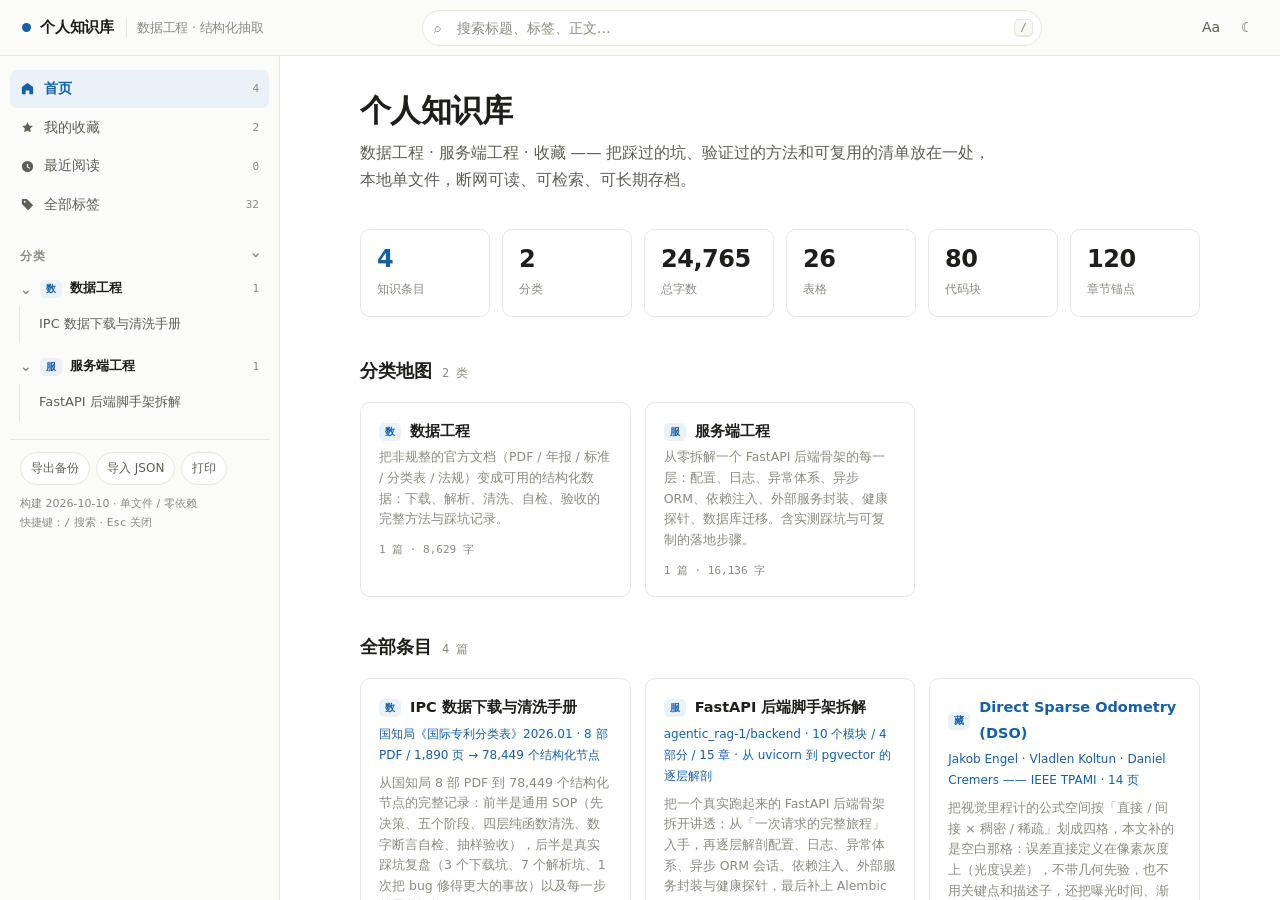
==== commit f9eaa1f7: "style(sidebar): 分类块去掉分类简介，侧栏只留分类头 + 条目 240px 宽的侧栏放不下两三行介绍：实测 -webkit-line-clamp:2 截出来是半句话，而且没有真的裁干净，" ====
--- a/index.html
+++ b/index.html
@@ -127,8 +127,9 @@
 .clist a:hover{background:var(--bg-soft);color:var(--text)}
 .clist a.on{background:var(--accent-soft);color:var(--accent);font-weight:600}
 .clist a .fav{color:#e0a52a;font-size:11px;flex:none}
-.catdesc{padding:2px 10px 8px;font-size:11.5px;line-height:1.6;color:var(--muted);
-  display:-webkit-box;-webkit-line-clamp:2;-webkit-box-orient:vertical;overflow:hidden}
+/* 侧栏分类块里不放分类简介：那一栏只有 240px 宽，两三行字必然被截断，
+   还会和下面的条目列表挤在一起（实测会盖住条目标题）。简介留给
+   分类页 hero 和首页「分类地图」卡片 —— 那里版面放得下。 */
 #side .sfoot{
   margin-top:18px;padding:12px 10px 0;border-top:1px solid var(--border);
   display:flex;flex-wrap:wrap;gap:6px;
@@ -532,7 +533,6 @@
     h+='<button class="chead" data-toggle="'+c.id+'"><span class="arw">⌄</span>'
       +'<span class="badge">'+esc(c.icon||'·')+'</span><span>'+esc(c.name)+'</span>'
       +'<span class="cnt">'+list.length+'</span></button>';
-    if(c.desc) h+='<div class="catdesc">'+esc(c.desc)+'</div>';
     h+='<div class="clist">';
     list.forEach(function(a){
       h+='<a href="'+esc(linkOf(a))+'"'+tgtAttr(a)+' data-art="'+a.id+'">'
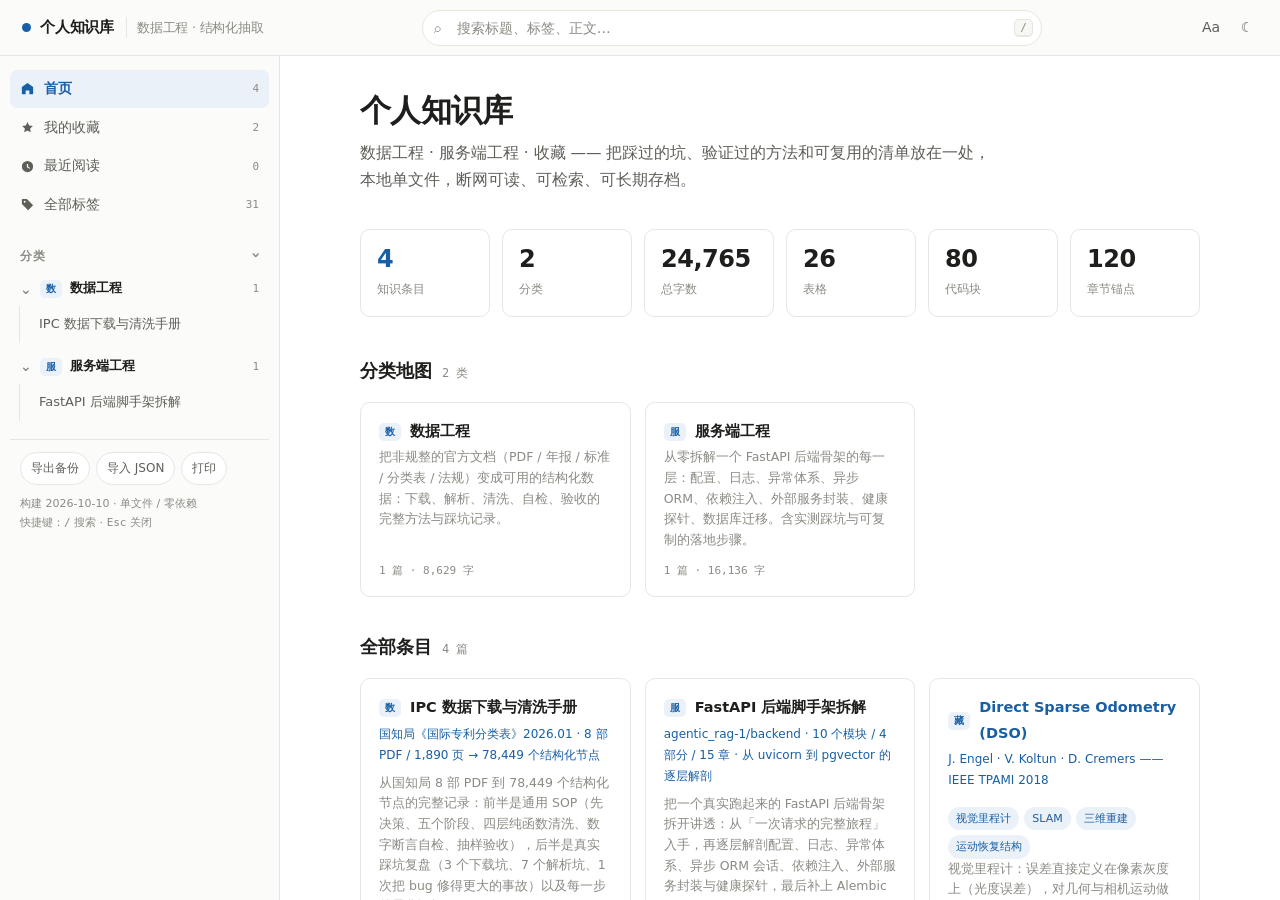
==== commit 07ba709f: "feat(bookmarks): 收藏卡片改为「关键词 + ≤100 字摘要」，去掉长要点列表 卡片太大：外链卡片原来是标题 + 出处 + 摘要 + 6 条要点，单张 785px。改成只留「关键词标签" ====
--- a/index.html
+++ b/index.html
@@ -284,11 +284,12 @@
 .h2sec h2{font-size:18px;margin:0;font-weight:660}
 .h2sec .c{font-size:12px;color:var(--muted);font-family:var(--mono)}
 .cards{display:grid;grid-template-columns:repeat(auto-fill,minmax(268px,1fr));gap:14px}
-/* 「我的收藏」页：卡片少、要点长，列宽放大一档，免得一行只挤十来个字。
+/* 「我的收藏」页：卡片少、摘要短，列宽放大一档，免得一行只挤十来个字。
    min(340px,100%) 是防止窄屏（<380px）时 340px 的列宽撑破容器。 */
 .cards.favs{grid-template-columns:repeat(auto-fill,minmax(min(340px,100%),1fr))}
 .card{
-  display:block;background:var(--card);border:1px solid var(--border);border-radius:var(--r);
+  display:flex;flex-direction:column;
+  background:var(--card);border:1px solid var(--border);border-radius:var(--r);
   padding:16px 18px;text-decoration:none;color:var(--text);transition:border-color .15s,box-shadow .15s,transform .15s;
 }
 .card:hover{border-color:var(--accent-line);box-shadow:var(--shadow);transform:translateY(-1px)}
@@ -296,12 +297,19 @@
 .card .badge{flex:none;font:10px/16px var(--mono);font-weight:700;padding:1px 6px;border-radius:5px;background:var(--accent-soft);color:var(--accent)}
 .card .k{font-size:12px;color:var(--accent);margin-bottom:7px;font-weight:500}
 .card .cs{font-size:12.5px;color:var(--muted);line-height:1.65}
-.card .cf{margin-top:10px;font-size:11px;color:var(--muted);font-family:var(--mono)}
-/* 外链卡片（收藏的资料书签）：库内不留正文副本，点一下直接开原文 */
+/* 同一行里卡片会被拉伸成等高，所以页脚用 margin-top:auto 顶到最底下 ——
+   否则短卡片（比如只有 4 个关键词的那张）中段会空出一大块。 */
+.card .cf{margin-top:auto;padding-top:10px;font-size:11px;color:var(--muted);font-family:var(--mono)}
+/* 外链卡片（收藏的资料书签）：库内不留正文副本，点一下直接开原文。
+   卡片有意做小：只给「关键词 + 一段摘要」，不放长要点列表 —— 论文的细节在原文里，
+   卡片只负责让人一眼认出「这是什么、要不要点进去」。
+   标签用 <span> 不用 <a>：整张卡片本身就是 <a>（指向原文），锚点不能套锚点。 */
 .card.ext .ct{color:var(--accent)}
-.card .pts{margin:9px 0 0;padding:0;list-style:none}
-.card .pts li{position:relative;padding-left:13px;font-size:12.5px;line-height:1.62;color:var(--muted);margin-top:4px}
-.card .pts li::before{content:"·";position:absolute;left:3px;color:var(--accent);font-weight:700}
+.card .tgs{display:flex;flex-wrap:wrap;gap:5px;margin:9px 0 0}
+.card .tgs .tg{
+  font-size:11px;padding:2px 8px;border-radius:999px;white-space:nowrap;
+  background:var(--accent-soft);color:var(--accent);
+}
 .card .cf .go{color:var(--accent);font-weight:600}
 .extico{font-size:10px;color:var(--accent);flex:none}
 .artlist{display:flex;flex-direction:column;gap:2px}
@@ -415,7 +423,7 @@
 <div id="panel"></div>
 <div id="scrim"></div>
 <div id="toast"></div>
-<script id="kb-data" type="application/json">{"meta":{"title":"个人知识库","subtitle":"数据工程 · 服务端工程 · 收藏","built":"2026-10-10","source":"自建技术笔记：由原始项目文档整理而成","stats":{"arts":4,"exts":2,"cats":2,"words":24765,"tables":26,"code":80,"anchors":120,"read":61}},"cats":[{"id":"data-eng","name":"数据工程","icon":"数","desc":"把非规整的官方文档（PDF / 年报 / 标准 / 分类表 / 法规）变成可用的结构化数据：下载、解析、清洗、自检、验收的完整方法与踩坑记录。"},{"id":"backend-eng","name":"服务端工程","icon":"服","desc":"从零拆解一个 FastAPI 后端骨架的每一层：配置、日志、异常体系、异步 ORM、依赖注入、外部服务封装、健康探针、数据库迁移。含实测踩坑与可复制的落地步骤。"},{"id":"bookmarks","name":"收藏","icon":"藏","nav":true,"desc":"值得反复看的外部资料：论文、规范、开源项目。库内只留卡片（标题、作者、要点），点一下直达原文 —— 不占本地体积，也不会因为原文更新而过时。"}],"arts":[{"order":1,"id":"ipc-handbook","cat":"data-eng","title":"IPC 数据下载与清洗手册","kicker":"国知局《国际专利分类表》2026.01 · 8 部 PDF / 1,890 页 → 78,449 个结构化节点","summary":"从国知局 8 部 PDF 到 78,449 个结构化节点的完整记录：前半是通用 SOP（先决策、五个阶段、四层纯函数清洗、数字断言自检、抽样验收），后半是真实踩坑复盘（3 个下载坑、7 个解析坑、1 次把 bug 修得更大的事故）以及每一步的量化证据。","tags":["IPC","国知局","PDF 解析","数据清洗","ETL","SOP","踩坑复盘","结构化抽取","专利"],"html":"<section class=\"part first\" id=\"ipc-handbook--part-1\"><h2 id=\"ipc-handbook--part-1-title\" class=\"part-title\">第一部分 · 通用 SOP<\/h2><p class=\"part-lead\">下次做同类任务时照着做的操作手册：怎么判断路线、五个阶段、每层的设计要点、陷阱速查表。<\/p><blockquote>\n<p>面向\"官方文档 / 年报 / 标准 / 分类表 / 法规\"这类<strong>排版不规整但内容有结构<\/strong>的 PDF。\n本文是<strong>操作手册<\/strong>（下次照着做）；踩坑细节见 <code>踩坑与解决方案.md<\/code>。\n案例来源：国知局 IPC 分类表 8 部 PDF → 78,449 节点。<\/p>\n<\/blockquote>\n<hr />\n<h3 id=\"ipc-handbook--p1-0-5\">0. 先做决策：走哪条路（5 分钟）<\/h3>\n<p><strong>别急着写解析代码。<\/strong> 先花 5 分钟回答三个问题，它们决定后面所有工作量：<\/p>\n<div class=\"tw\"><table>\n<thead>\n<tr>\n<th>问题<\/th>\n<th>怎么答<\/th>\n<th>影响<\/th>\n<\/tr>\n<\/thead>\n<tbody>\n<tr>\n<td><strong>① 有没有文本层？<\/strong><\/td>\n<td>抽一页看字数；看 PDF 元数据 <code>Producer<\/code><\/td>\n<td>没有 → 必须 OCR（MinerU / DeepDoc / TextIn），工作量 ×3<\/td>\n<\/tr>\n<tr>\n<td><strong>② 排版规整吗？<\/strong><\/td>\n<td><code>Producer<\/code> 是谁<\/td>\n<td><code>Microsoft Excel/Word<\/code> → 大概率规整但有怪癖；扫描件 → OCR<\/td>\n<\/tr>\n<tr>\n<td><strong>③ 层级怎么表达？<\/strong><\/td>\n<td>看缩进 / 点号 / 编号<\/td>\n<td>显式编码（点号、缩进）→ 可解析；纯靠视觉缩进 → 需版面还原<\/td>\n<\/tr>\n<\/tbody>\n<\/table><\/div>\n<h4 id=\"ipc-handbook--p1-_1\">探测脚本（直接跑，别改）<\/h4>\n<pre><code class=\"language-python\">from pypdf import PdfReader\n\nr = PdfReader(&quot;sample.pdf&quot;)\nprint(&quot;页数:&quot;, len(r.pages))\nprint(&quot;元数据:&quot;, dict(r.metadata or {}))          # ← Producer 是关键线索\n\nfor i in [0, 1, len(r.pages) // 2]:              # 首页 / 次页 / 中间页\n    t = r.pages[i].extract_text() or &quot;&quot;\n    print(f&quot;\\n===== page {i+1}  len={len(t)} =====&quot;)\n    print(repr(t[:500]))                          # ← repr 才看得到全角空格/制表符\n<\/code><\/pre>\n<p><strong>判读<\/strong>：<\/p>\n<ul>\n<li><code>len(t)<\/code> 接近 0 或全是乱码符号 → <strong>无文本层<\/strong>，转 OCR<\/li>\n<li><code>len(t)<\/code> 正常、中文可读 → 有文本层，进入解析路线<\/li>\n<li>元数据里 <code>Producer: Microsoft Office Excel 2007<\/code> → <strong>原始文件是从 Excel 导出的<\/strong>，\n  意味着：文本层完整，但<strong>单元格宽度会决定换行位置<\/strong> → 排版必然不规整<\/li>\n<\/ul>\n<blockquote>\n<p>⚠️ 用 <code>repr()<\/code> 而不是 <code>print()<\/code>。全角空格 <code>\\u3000<\/code>、制表符、零宽字符在终端里<strong>看不见<\/strong>，\n而它们往往是后面最致命的判据。<\/p>\n<\/blockquote>\n<hr />\n<h3 id=\"ipc-handbook--p1-1\">1. 五个阶段<\/h3>\n<pre><code>Stage 0  侦察      ── 摸清格式，产出&quot;格式侦察报告&quot;\nStage 1  下载      ── 拿到原始文件 + 可追溯清单\nStage 2  清洗      ── 4 层纯函数，逐层转换\nStage 3  自检      ── 数字断言，error / warn 分级\nStage 4  抽样验收  ── 人工核对，交付\n<\/code><\/pre>\n<p><strong>铁律：不要跳 Stage 0。<\/strong> 我在 IPC 项目上如果在 H 部之外没做全量形态统计，\n后面所有正则都会建立在错误假设上。<\/p>\n<hr />\n<h3 id=\"ipc-handbook--p1-2-stage-0\">2. Stage 0：格式侦察报告<\/h3>\n<p><strong>目标<\/strong>：用数据回答下面 6 个问题，写成一份可以给自己看的报告。<\/p>\n<div class=\"tw\"><table>\n<thead>\n<tr>\n<th>#<\/th>\n<th>问题<\/th>\n<th>为什么必须问<\/th>\n<\/tr>\n<\/thead>\n<tbody>\n<tr>\n<td>1<\/td>\n<td>有几种\"节点行\"形态？各多少？<\/td>\n<td>决定用同行正则还是行状态机<\/td>\n<\/tr>\n<tr>\n<td>2<\/td>\n<td>层级怎么表达？连续吗？<\/td>\n<td>决定父子关系怎么建<\/td>\n<\/tr>\n<tr>\n<td>3<\/td>\n<td>条目被折行了吗？折几种？<\/td>\n<td>决定要不要 merge 层<\/td>\n<\/tr>\n<tr>\n<td>4<\/td>\n<td>夹带了哪些\"非条目\"内容？<\/td>\n<td>索引 / 附注 / 跨类目表会伪装成条目<\/td>\n<\/tr>\n<tr>\n<td>5<\/td>\n<td>页眉页脚长什么样？<\/td>\n<td>必须精确剔除，否则混进标题<\/td>\n<\/tr>\n<tr>\n<td>6<\/td>\n<td><strong>全文搜目标业务词，命中几次？<\/strong><\/td>\n<td>提前否掉错误的技术路线<\/td>\n<\/tr>\n<\/tbody>\n<\/table><\/div>\n<h4 id=\"ipc-handbook--p1-_2\">侦察脚本骨架<\/h4>\n<pre><code class=\"language-python\">import re\nfrom collections import Counter\nfrom pypdf import PdfReader\n\nHEAD = re.compile(r&quot;^页眉的样子$&quot;)\nFOOT = re.compile(r&quot;^页脚的样子$&quot;)\n\nlines = []\nfor p in PdfReader(&quot;sample.pdf&quot;).pages:\n    for ln in (p.extract_text() or &quot;&quot;).split(&quot;\\n&quot;):\n        if ln.strip() and not HEAD.match(ln) and not FOOT.match(ln):\n            lines.append(ln.rstrip())\n\n# 问题 1：形态统计 —— 先假设几种候选正则，统计各自命中数\nCANDS = {\n    &quot;形态A(同行带标题)&quot;: re.compile(r&quot;^CODE\\s+\\S&quot;),\n    &quot;形态B(号独占行)&quot;:   re.compile(r&quot;^CODE$&quot;),\n}\nfor name, pat in CANDS.items():\n    hits = [l for l in lines if pat.match(l)]\n    print(f&quot;{name}: {len(hits)}&quot;)\n    for l in hits[:3]:\n        print(&quot;   &quot;, repr(l[:80]))\n\n# 问题 3：折行检测 —— 上一行没说完就换行\nBREAK_TAIL = re.compile(r&quot;[，、；,;：:）)]\\s*$&quot;)\ntrunc = [l for l in lines if BREAK_TAIL.search(l)]\nprint(f&quot;\\n疑似折断续行: {len(trunc)}&quot;)\nfor l in trunc[:5]:\n    print(&quot;   &quot;, repr(l[-60:]))\n\n# 问题 4：非条目内容\nfor kw in [&quot;索引&quot;, &quot;附注&quot;, &quot;注&quot;]:\n    print(f&quot;含「{kw}」的行: {sum(1 for l in lines if kw in l)}&quot;)\n\n# 问题 6：业务词语料探测（最重要的一步，见下）\ntxt = &quot;\\n&quot;.join(lines)\nfor w in [&quot;物联网&quot;, &quot;传感器&quot;, &quot;智能&quot;]:\n    print(f&quot;  {w} -&gt; {txt.count(w)} 次&quot;)\n<\/code><\/pre>\n<h4 id=\"ipc-handbook--p1-6\">🔑 问题 6 为什么最重要<\/h4>\n<p>在 IPC 项目里，这一步<strong>直接否掉了两条技术路线<\/strong>：<\/p>\n<pre><code>H 部全文搜「物联网」→ 0 次命中\n但正确答案在里面：H04L67/12「适用于…传感器网络、汽车网络或远程计量网络」\n<\/code><\/pre>\n<p>→ 结论：<strong>纯关键词检索不可行（0 命中），训分类器也不可行（无标注 + 7.8 万类）<\/strong>。\n必须走「LLM 概念桥接 + 检索召回 + cross-encoder 重排」。<\/p>\n<blockquote>\n<p><strong>清洗前顺手做一次目标场景的语料探测，能提前否掉错误的技术路线。<\/strong>\n这一步成本 1 分钟，收益可能是几周。<\/p>\n<\/blockquote>\n<hr />\n<h3 id=\"ipc-handbook--p1-3-stage-1\">3. Stage 1：下载<\/h3>\n<p><strong>7 条动作<\/strong>，逐条都对应一个踩过的坑：<\/p>\n<div class=\"tw\"><table>\n<thead>\n<tr>\n<th>#<\/th>\n<th>动作<\/th>\n<th>为什么<\/th>\n<\/tr>\n<\/thead>\n<tbody>\n<tr>\n<td>1<\/td>\n<td><strong>链接从页面实时解析<\/strong>，不硬编码<\/td>\n<td>附件 URL 常带 hash，改版即失效<\/td>\n<\/tr>\n<tr>\n<td>2<\/td>\n<td>带 <code>User-Agent<\/code> + 页面 URL 作 <code>Referer<\/code><\/td>\n<td>政府站 WAF 会挡裸请求<\/td>\n<\/tr>\n<tr>\n<td>3<\/td>\n<td><strong>检测 gzip 并手动解压<\/strong><\/td>\n<td><code>urllib<\/code> 不自动解压；curl 会——所以 curl 测试会骗你<\/td>\n<\/tr>\n<tr>\n<td>4<\/td>\n<td>记录<strong>字节数 / md5 / 页数<\/strong><\/td>\n<td>可判定\"源文件是否变过\"，可复现<\/td>\n<\/tr>\n<tr>\n<td>5<\/td>\n<td>脚本<strong>幂等<\/strong>：已存在则跳过，<code>--force<\/code> 重下<\/td>\n<td>反复重跑不心疼<\/td>\n<\/tr>\n<tr>\n<td>6<\/td>\n<td>存储路径<strong>按语义命名<\/strong>（<code>A.pdf<\/code> 而非 hash）<\/td>\n<td>后面代码好读<\/td>\n<\/tr>\n<tr>\n<td>7<\/td>\n<td>写 <code>downloads.json<\/code> 清单<\/td>\n<td>交付时可追溯<\/td>\n<\/tr>\n<\/tbody>\n<\/table><\/div>\n<pre><code class=\"language-python\">import gzip, hashlib, urllib.request\n\nOPENER = urllib.request.build_opener(urllib.request.ProxyHandler({}))  # 直连，不走代理\nUA = &quot;Mozilla/5.0 (Macintosh; Intel Mac OS X 10_15_7) AppleWebKit/537.36 (KHTML, like Gecko) Chrome/120.0.0.0 Safari/537.36&quot;\n\ndef fetch(url, referer=None, timeout=180) -&gt; bytes:\n    req = urllib.request.Request(url)\n    req.add_header(&quot;User-Agent&quot;, UA)\n    req.add_header(&quot;Accept&quot;, &quot;*/*&quot;)\n    req.add_header(&quot;Accept-Language&quot;, &quot;zh-CN,zh;q=0.9&quot;)\n    if referer:\n        req.add_header(&quot;Referer&quot;, referer)\n    with OPENER.open(req, timeout=timeout) as resp:\n        data = resp.read()\n    if data[:2] == b&quot;\\x1f\\x8b&quot;:            # ← 站点强制 gzip，urllib 不会自动解压\n        data = gzip.decompress(data)\n    return data\n<\/code><\/pre>\n<hr />\n<h3 id=\"ipc-handbook--p1-4-stage-2-4\">4. Stage 2：清洗 = 4 层纯函数<\/h3>\n<p><strong>核心设计：把清洗拆成 4 个独立可测的纯函数层。<\/strong> 每层只做一件事，\n输入输出都是简单类型，可以单独拿出来跑、单独写断言。<\/p>\n<pre><code>raw/A.pdf\n   │\n   │  ① read_lines   去页眉页脚 + 按页顺序取行\n   ▼\nlist[str]  物理行        13864 行\n   │\n   │  ② merge_lines  折行拼接（只拦&quot;会造成假条目&quot;的行）\n   ▼\nlist[str]  逻辑行        13773 行      ← 两者都打印，用来抓&quot;过度合并&quot;\n   │\n   │  ③ parse_dept   行状态机 → 节点\n   ▼\nlist[dict] 原始节点      {code, kind, dot_level, title, notes, index}\n   │\n   │  ④ build        补 parent / ancestors / title_path\n   ▼\nlist[dict] 成品节点      78449 个\n<\/code><\/pre>\n<h4 id=\"ipc-handbook--p1-_3\">每层的职责边界（不要混）<\/h4>\n<div class=\"tw\"><table>\n<thead>\n<tr>\n<th>层<\/th>\n<th>只做<\/th>\n<th>绝不做<\/th>\n<\/tr>\n<\/thead>\n<tbody>\n<tr>\n<td>① <code>read_lines<\/code><\/td>\n<td>剔除页眉页脚；捕获版本号<\/td>\n<td>不做任何合并、不做判断<\/td>\n<\/tr>\n<tr>\n<td>② <code>merge_lines<\/code><\/td>\n<td>处理\"折行造成的假条目\"<\/td>\n<td>不解析结构、不识别节点类型<\/td>\n<\/tr>\n<tr>\n<td>③ <code>parse_dept<\/code><\/td>\n<td>行状态机；区分条目 / 附注 / 索引<\/td>\n<td><strong>不算父子关系<\/strong><\/td>\n<\/tr>\n<tr>\n<td>④ <code>build<\/code><\/td>\n<td>用点号层级 + 出现顺序建父子链<\/td>\n<td>不改标题、不重新分词<\/td>\n<\/tr>\n<\/tbody>\n<\/table><\/div>\n<h4 id=\"ipc-handbook--p1-2merge_lines\">②<code>merge_lines<\/code> 的设计要点（最容易写错的一层）<\/h4>\n<p><strong>触发条件要收紧到最小<\/strong>：<\/p>\n<pre><code class=\"language-python\">def merge_lines(lines: list[str]) -&gt; list[str]:\n    &quot;&quot;&quot;只拦截【以分类号开头】的行 —— 因为只有它们会被误认成新条目。&quot;&quot;&quot;\n    out = []\n    for raw in lines:\n        s = raw.strip()\n        if out:\n            prev = out[-1]\n            # 分支 A：编号被从中间切开（'E04D13/03' + '5 ..' → 'E04D13/035'）\n            #         注意【不加空格】，两截本属同一个串\n            if RE_BARE_CODE.match(prev) and RE_SPLIT_TAIL.match(s):\n                out[-1] = f&quot;{prev}{s}&quot;\n                continue\n            # 分支 B：当前行以编号开头，但其实是上一行折下来的尾巴\n            if RE_CODE_START.match(s):\n                unbalanced = prev.count(&quot;（&quot;) &gt; prev.count(&quot;）&quot;) or prev.count(&quot;(&quot;) &gt; prev.count(&quot;)&quot;)\n                if unbalanced or prev.endswith((&quot;，&quot;, &quot;,&quot;, &quot;；&quot;, &quot;;&quot;, &quot;、&quot;)):\n                    out[-1] = f&quot;{prev} {s}&quot;\n                    continue\n        out.append(s)\n    return out\n<\/code><\/pre>\n<p><strong>三条心法<\/strong>：<\/p>\n<ol>\n<li><strong>不要对所有行做\"续行判断\"<\/strong> —— 会<strong>连锁吞并<\/strong>（并入的行自身又以标点结尾，于是继续吞下一行）。\n   实测把 A 部 13864 行压成 1374 行、E 部 4819 行压成 70 行。<\/li>\n<li><strong>判据要能从\"正当性\"推导<\/strong>：断句标点 <code>，、；<\/code> 可以放心收，因为\n   <strong>真正的条目行一律以 <code>[yyyy.mm]<\/code> 版本号结尾，不会以标点结尾<\/strong>。<\/li>\n<li><strong>每层都打印行数<\/strong>。这是抓住过度合并的唯一手段。<\/li>\n<\/ol>\n<h4 id=\"ipc-handbook--p1-3parse_dept\">③<code>parse_dept<\/code> 的设计要点（行状态机）<\/h4>\n<pre><code class=\"language-python\">mode = &quot;idle&quot;          # idle | title | notes | index\ncur  = None            # 当前节点\nbuf  = []              # 标题缓冲（同行标题也当第一条）\n<\/code><\/pre>\n<ul>\n<li><strong>遇到结构行 → <code>commit()<\/code> 落盘当前节点，再 <code>start()<\/code> 新节点<\/strong><\/li>\n<li><strong>非结构行 → 按 <code>mode<\/code> 归集<\/strong>（标题 / 附注 / 索引）<\/li>\n<\/ul>\n<p>必须处理的三类\"伪装者\"：<\/p>\n<div class=\"tw\"><table>\n<thead>\n<tr>\n<th>伪装者<\/th>\n<th>长相<\/th>\n<th>判据<\/th>\n<\/tr>\n<\/thead>\n<tbody>\n<tr>\n<td>索引条目<\/td>\n<td>编号后跟<strong>组号或另一编号<\/strong>（不是中文标题）<\/td>\n<td>看编号后紧跟的是不是 <code>\\d+/\\d+<\/code> 或 <code>[A-H]\\d{2}<\/code><\/td>\n<\/tr>\n<tr>\n<td>附注正文里的引用<\/td>\n<td><code>H02P6/26　优先于…<\/code><\/td>\n<td><strong>编号后是全角空格 <code>\\u3000<\/code><\/strong>——真条目一律半角<\/td>\n<\/tr>\n<tr>\n<td>已定义过的编号<\/td>\n<td>同一个编号第二次出现<\/td>\n<td>编号在正文里<strong>只定义一次<\/strong>，再出现必是引用<\/td>\n<\/tr>\n<\/tbody>\n<\/table><\/div>\n<p>再加<strong>两道归属校验<\/strong>（缺一不可）：<\/p>\n<pre><code class=\"language-python\"># ① 编号前缀必须与当前文件所属大类一致（跨篇引用只可能出现在正文里）\nm.group(1)[0] == self_prefix\n# ② 条目必须属于当前所处的小类（小类下所有条目都以该小类号开头）\nm.group(1)[:4] == cur_subclass\n<\/code><\/pre>\n<h4 id=\"ipc-handbook--p1-4build\">④<code>build<\/code> 的设计要点（层级）<\/h4>\n<p><strong>唯一依据：缩进层级（点号个数）+ 出现顺序。<\/strong><\/p>\n<pre><code class=\"language-python\"># ✅ 正确：取「层级 &lt;= 当前层级」的【最深】祖先\nkey = max((k for k in stack if k &lt;= dl), default=None)\nparent = stack[key] if key is not None else None\nstack = {k: v for k, v in stack.items() if k &lt; dl + 1}\nstack[dl + 1] = n\n<\/code><\/pre>\n<p>两个陷阱：<\/p>\n<ul>\n<li>❌ <strong>不要用编号数值推父级<\/strong>（<code>1/02<\/code> 的父级不一定是 <code>1/01<\/code>）<\/li>\n<li>❌ <strong>不要用 <code>stack[max(stack)]<\/code> 兜底<\/strong> —— 层级会跳号（实测有从 0 直接跳到 2 的），\n  这会把<strong>同级<\/strong>节点串成父子链（实测串出 31 层假层级）<\/li>\n<\/ul>\n<hr />\n<h3 id=\"ipc-handbook--p1-5-stage-3\">5. Stage 3：自检 = 数字断言<\/h3>\n<p><strong>原则：所有判断都来自可复现的数字，不靠肉眼。<\/strong><\/p>\n<div class=\"tw\"><table>\n<thead>\n<tr>\n<th>检查项<\/th>\n<th>判据<\/th>\n<th>分级<\/th>\n<\/tr>\n<\/thead>\n<tbody>\n<tr>\n<td>重复编号<\/td>\n<td>编号唯一（<code>Counter<\/code> 后取 &gt;1 的）<\/td>\n<td>error<\/td>\n<\/tr>\n<tr>\n<td>孤儿节点<\/td>\n<td>每个 <code>parent<\/code> 都存在于集合里<\/td>\n<td>error<\/td>\n<\/tr>\n<tr>\n<td>层级链断裂<\/td>\n<td>非根节点必须有 <code>ancestors<\/code><\/td>\n<td>error<\/td>\n<\/tr>\n<tr>\n<td><strong>最大祖先链深度<\/strong><\/td>\n<td><strong>等于理论值<\/strong>（本项目 = 12）<\/td>\n<td>error<\/td>\n<\/tr>\n<tr>\n<td>标题混入页眉<\/td>\n<td>任一标题不含页眉文本<\/td>\n<td>error<\/td>\n<\/tr>\n<tr>\n<td>空标题节点<\/td>\n<td>见下方\"源缺失 vs 解析缺陷\"<\/td>\n<td><strong>warn<\/strong><\/td>\n<\/tr>\n<tr>\n<td>无子节点的中间层节点<\/td>\n<td>（本项目 = 0）<\/td>\n<td>error<\/td>\n<\/tr>\n<tr>\n<td>标题异常长<\/td>\n<td>超过阈值（本项目 &gt;180 字）<\/td>\n<td>warn<\/td>\n<\/tr>\n<\/tbody>\n<\/table><\/div>\n<h4 id=\"ipc-handbook--p1-_4\">为什么要算\"理论值\"<\/h4>\n<p>「最大祖先链深度 = 12」这个数字是<strong>可以事先推导的<\/strong>：\n<code>部 / 大类 / 小类 / 大组 + 8 级小组 = 12<\/code>。\n所以它是<strong>硬判据<\/strong>——超出就是错，不需要人判断。<strong>能算理论值的指标最有价值。<\/strong><\/p>\n<h4 id=\"ipc-handbook--p1-error-warn\">error / warn 分级<\/h4>\n<pre><code class=\"language-python\">def add(name, value, ok, detail=&quot;&quot;, severity=&quot;error&quot;):\n    ...\n\nreturn 0 if all(c[&quot;ok&quot;] for c in checks if c[&quot;severity&quot;] == &quot;error&quot;) else 2\n<\/code><\/pre>\n<blockquote>\n<p><strong>源数据本身的问题不该让流水线红掉，但必须被看见。<\/strong>\n本项目有 8 个节点标题在源 PDF 里就是空的 → 标 <code>warn<\/code>，退出码只由 <code>error<\/code> 决定。<\/p>\n<\/blockquote>\n<h4 id=\"ipc-handbook--p1-_5\">\"源缺失\"还是\"我抽取丢了\"？用交叉验证定责<\/h4>\n<p><strong>别猜，用两条独立证据<\/strong>：<\/p>\n<ol>\n<li><strong>换算法<\/strong>：用 <code>pypdf<\/code> 的 <code>extraction_mode=\"layout\"<\/code>（按坐标排版抽取，与默认模式算法完全不同）复核 → 该行依然空<\/li>\n<li><strong>语义反证<\/strong>：按标准该有的关键词，<strong>全文搜零命中<\/strong>\n   （<code>C12N9/04<\/code> 应为\"作用于 CH-OH 基团的氧化还原酶\"，全文搜 <code>CH-OH<\/code> → 0 次）<\/li>\n<\/ol>\n<p>两条都指向\"源文件缺内容\" → 标 <code>warn<\/code> 放行，并在交付说明里点出来。<\/p>\n<hr />\n<h3 id=\"ipc-handbook--p1-6-stage-4\">6. Stage 4：抽样验收<\/h3>\n<p>三类样本，缺一不可：<\/p>\n<ol>\n<li><strong>关键节点<\/strong>：过程中出过问题的每一处（本项目抽查 <code>C14B<\/code> / <code>B62J37/00<\/code> / <code>F41A<\/code> 等）<\/li>\n<li><strong>随机抽样<\/strong>：<code>random.seed(固定值)<\/code> + <code>random.sample(nodes, 10)<\/code>（<strong>固定种子，可复现<\/strong>）<\/li>\n<li><strong>结构统计<\/strong>：深度分布、父子比、空字段数<\/li>\n<\/ol>\n<hr />\n<h3 id=\"ipc-handbook--p1-7\">7. 通用陷阱速查表<\/h3>\n<div class=\"tw\"><table>\n<thead>\n<tr>\n<th>#<\/th>\n<th>陷阱<\/th>\n<th>症状<\/th>\n<th>对策<\/th>\n<\/tr>\n<\/thead>\n<tbody>\n<tr>\n<td>1<\/td>\n<td><strong>HTTP 强制 gzip<\/strong><\/td>\n<td>响应体明显短一截、正则全都匹配不到<\/td>\n<td>检测 <code>\\x1f\\x8b<\/code> 头部并解压<\/td>\n<\/tr>\n<tr>\n<td>2<\/td>\n<td><strong>换客户端后默认行为变了<\/strong><\/td>\n<td>curl 好使、代码不好使<\/td>\n<td>检查解压/重定向/代理/超时四项差异<\/td>\n<\/tr>\n<tr>\n<td>3<\/td>\n<td><strong>全角空格 / 全角斜杠<\/strong><\/td>\n<td>分裂出重复条目、匹配漏掉<\/td>\n<td><code>repr()<\/code> 看原文；把全角当<strong>判据<\/strong>用<\/td>\n<\/tr>\n<tr>\n<td>4<\/td>\n<td><strong>同一种节点多种排版<\/strong><\/td>\n<td>换页/换部就漏统计<\/td>\n<td>行状态机 + 标题部分设为可选<\/td>\n<\/tr>\n<tr>\n<td>5<\/td>\n<td><strong>折行把编号顶到行首<\/strong><\/td>\n<td>多出假条目，甚至抢走真编号<\/td>\n<td>merge 层，只拦\"以编号开头\"的行<\/td>\n<\/tr>\n<tr>\n<td>6<\/td>\n<td><strong>编号被从中间切开<\/strong><\/td>\n<td>出现半个编号 + 纯数字行<\/td>\n<td>拼接时<strong>不加空格<\/strong><\/td>\n<\/tr>\n<tr>\n<td>7<\/td>\n<td><strong>过度合并（修 bug 引入新 bug）<\/strong><\/td>\n<td>行数暴跌<\/td>\n<td>每层打印行数；触发条件收紧到最小<\/td>\n<\/tr>\n<tr>\n<td>8<\/td>\n<td><strong>用数值推父子关系<\/strong><\/td>\n<td>层级看起来对、深挖全错<\/td>\n<td>只用\"层级 + 出现顺序\"<\/td>\n<\/tr>\n<tr>\n<td>9<\/td>\n<td><strong>层级跳号<\/strong><\/td>\n<td>假深度爆炸<\/td>\n<td>取\"层级 ≤ 当前的最深祖先\"<\/td>\n<\/tr>\n<tr>\n<td>10<\/td>\n<td><strong>正文引用被当成条目<\/strong><\/td>\n<td>重复编号<\/td>\n<td>归属校验 ×2 + 重复即引用 + 全角空格<\/td>\n<\/tr>\n<tr>\n<td>11<\/td>\n<td><strong>索引区/附注区没隔离<\/strong><\/td>\n<td>凭空多出一批节点<\/td>\n<td>mode 状态机分区 + 区域结束条件<\/td>\n<\/tr>\n<tr>\n<td>12<\/td>\n<td><strong>页眉混进标题<\/strong><\/td>\n<td>标题里有页眉文字<\/td>\n<td>先剔页眉，<strong>再<\/strong>做折行合并（顺序不能反）<\/td>\n<\/tr>\n<tr>\n<td>13<\/td>\n<td><strong>根节点靠正文建<\/strong><\/td>\n<td>根节点数量对不上<\/td>\n<td>内置权威清单兜底<\/td>\n<\/tr>\n<\/tbody>\n<\/table><\/div>\n<hr />\n<h3 id=\"ipc-handbook--p1-8\">8. 下次的行动清单<\/h3>\n<p><strong>开工前<\/strong><\/p>\n<ul>\n<li><span class=\\\"cb\\\"><\/span>跑探测脚本，确认有没有文本层（没有 → 转 OCR，工作量重估）<\/li>\n<li><span class=\\\"cb\\\"><\/span>看 <code>Producer<\/code>，判断是谁生成的、可能的排版怪癖<\/li>\n<li><span class=\\\"cb\\\"><\/span><strong>全量<\/strong>统计节点行形态（不要只测一个样本就说\"我看懂了\"）<\/li>\n<li><span class=\\\"cb\\\"><\/span>找\"层级怎么表达\"<\/li>\n<li><span class=\\\"cb\\\"><\/span><strong>全文搜目标业务词<\/strong>，评估检索/分类路线的可行性<\/li>\n<li><span class=\\\"cb\\\"><\/span>写一份\"格式侦察报告\"，把上面所有数字记下来<\/li>\n<\/ul>\n<p><strong>写代码时<\/strong><\/p>\n<ul>\n<li><span class=\\\"cb\\\"><\/span>下载脚本：链接实时解析 + UA/Referer + gzip 检测 + md5 清单 + 幂等<\/li>\n<li><span class=\\\"cb\\\"><\/span>清洗拆成 4 层纯函数：<code>read_lines<\/code> / <code>merge_lines<\/code> / <code>parse<\/code> / <code>build<\/code><\/li>\n<li><span class=\\\"cb\\\"><\/span><strong>每层打印输入输出行数/条数<\/strong><\/li>\n<li><span class=\\\"cb\\\"><\/span>折行合并的触发条件<strong>收紧到最小<\/strong><\/li>\n<li><span class=\\\"cb\\\"><\/span>父子关系只用\"层级 + 顺序\"<\/li>\n<li><span class=\\\"cb\\\"><\/span>三类伪装者判据齐备（索引 / 引用 / 全角空格）<\/li>\n<\/ul>\n<p><strong>交付前<\/strong><\/p>\n<ul>\n<li><span class=\\\"cb\\\"><\/span>自检清单全绿，<code>error<\/code> 级为 0<\/li>\n<li><span class=\\\"cb\\\"><\/span>源数据缺失的项标 <code>warn<\/code> 并在文档里点明<\/li>\n<li><span class=\\\"cb\\\"><\/span>关键节点 + 固定种子随机抽样各核对一遍<\/li>\n<li><span class=\\\"cb\\\"><\/span>写 README：产物格式、字段含义、重跑命令、已知问题<\/li>\n<li><span class=\\\"cb\\\"><\/span>脚本幂等，能反复重跑<\/li>\n<\/ul>\n<hr />\n<h3 id=\"ipc-handbook--p1-9-sop-ipc\">9. 本项目对照表（把 SOP 映射到 IPC 代码）<\/h3>\n<div class=\"tw\"><table>\n<thead>\n<tr>\n<th>SOP 阶段<\/th>\n<th>IPC 里的落点<\/th>\n<\/tr>\n<\/thead>\n<tbody>\n<tr>\n<td>Stage 1 下载<\/td>\n<td><code>scripts/00_download.py<\/code><\/td>\n<\/tr>\n<tr>\n<td>Stage 2① 物理行<\/td>\n<td><code>read_lines()<\/code><\/td>\n<\/tr>\n<tr>\n<td>Stage 2② 逻辑行<\/td>\n<td><code>merge_lines()<\/code><\/td>\n<\/tr>\n<tr>\n<td>Stage 2③ 状态机<\/td>\n<td><code>parse_dept()<\/code> + <code>classify()<\/code> + <code>looks_like_index_entry()<\/code><\/td>\n<\/tr>\n<tr>\n<td>Stage 2④ 层级<\/td>\n<td><code>build()<\/code><\/td>\n<\/tr>\n<tr>\n<td>Stage 3 自检<\/td>\n<td><code>main()<\/code> 里的 <code>checks<\/code> 列表 → <code>data/ipc_meta.json<\/code><\/td>\n<\/tr>\n<tr>\n<td>Stage 4 抽样<\/td>\n<td>一次性脚本（见 <code>docs/踩坑与解决方案.md<\/code> 的验证片段）<\/td>\n<\/tr>\n<tr>\n<td>格式侦察报告<\/td>\n<td>本文档第 2 节 + <code>README.md<\/code> 的\"解析要点\"<\/td>\n<\/tr>\n<\/tbody>\n<\/table><\/div><\/section><section class=\"part\" id=\"ipc-handbook--part-2\"><h2 id=\"ipc-handbook--part-2-title\" class=\"part-title\">第二部分 · 踩坑复盘<\/h2><p class=\"part-lead\">这次实际踩到的坑：现象、根因、怎么发现的、怎么修的、怎么验证的。<\/p><blockquote>\n<p>项目：<code>patent_dev/ipc/<\/code>　｜　数据源：国知局《国际专利分类表》2026.01 版（8 部 PDF）\n规模：1890 页 / 34.16 MB → <strong>78,449 个结构化节点<\/strong>\n这份文档记录<strong>每一步为什么会错、怎么发现的、怎么修的<\/strong>，可迁移到其他\"非规整 PDF → 结构化数据\"任务。<\/p>\n<\/blockquote>\n<hr />\n<h3 id=\"ipc-handbook--p2-0\">0. 一页速览<\/h3>\n<div class=\"tw\"><table>\n<thead>\n<tr>\n<th>环节<\/th>\n<th>坑数<\/th>\n<th>最贵的一个<\/th>\n<\/tr>\n<\/thead>\n<tbody>\n<tr>\n<td>下载链路<\/td>\n<td>3<\/td>\n<td>站点强制 gzip，<code>urllib<\/code> 不自动解压 → 页面\"只有 2165 字节\"<\/td>\n<\/tr>\n<tr>\n<td>解析清洗<\/td>\n<td>7<\/td>\n<td>折行把分类号顶到行首 → 假条目 + 抢占 code + 层级链断裂<\/td>\n<\/tr>\n<tr>\n<td>自我修复<\/td>\n<td>1<\/td>\n<td><strong>修 bug 引入更大的 bug<\/strong>：过度合并把 A 部 13864 行压成 1374 行<\/td>\n<\/tr>\n<\/tbody>\n<\/table><\/div>\n<p><strong>最终结果<\/strong>：8 项自检全绿，重复分类号 0、孤儿节点 0、层级链断裂 0、最大祖先链深度 12（理论值）。<\/p>\n<hr />\n<h3 id=\"ipc-handbook--p2-1\">1. 下载链路<\/h3>\n<h4 id=\"ipc-handbook--p2-1-1-2165\">坑 1-1　页面只回来 2165 字节（★ 最隐蔽）<\/h4>\n<p><strong>现象<\/strong><\/p>\n<p>下载脚本\"跑通了\"，但解析页面后找不到任何一个附件链接。日志显示响应体只有 <strong>2165 字节<\/strong>，而真实页面是 <strong>8310 字节<\/strong>。<\/p>\n<p><strong>根因<\/strong><\/p>\n<p>国知局站点对<strong>所有响应强制 gzip 压缩<\/strong>（<code>Content-Encoding: gzip<\/code>），而 Python <code>urllib<\/code> <strong>不会自动解压<\/strong>。拿到的是压缩后的字节流，<code>decode('utf-8')<\/code> 出来是乱码，正则自然一条都匹配不到。<\/p>\n<blockquote>\n<p>⚠️ 这个坑最坑的地方在于：<strong>同一个 URL 用 <code>curl<\/code> 测是好的<\/strong>——因为 curl 自带解压。所以\"我先用 curl 验证一下\"这个动作<strong>恰好会掩盖问题<\/strong>。<\/p>\n<\/blockquote>\n<p><strong>怎么发现的<\/strong><\/p>\n<p>打印响应头和响应体前几个字节：<\/p>\n<pre><code class=\"language-python\">r = op.open(req, timeout=60)\nprint(dict(r.headers))        # → 看到 Content-Encoding: gzip\nraw = r.read()\nprint(len(raw), raw[:8])      # → 2269 b'\\x1f\\x8b\\x08...'   ← gzip magic number\n<\/code><\/pre>\n<p><strong>修复<\/strong><\/p>\n<p>显式判断并解压：<\/p>\n<pre><code class=\"language-python\">import gzip\n\ndef fetch(url, referer=None, timeout=180) -&gt; bytes:\n    ...\n    data = resp.read()\n    # 站点强制 gzip，urllib 不会自动解压 —— 必须手动处理\n    if data[:2] == b&quot;\\x1f\\x8b&quot;:\n        data = gzip.decompress(data)\n    return data\n<\/code><\/pre>\n<p><strong>可迁移的一课<\/strong><\/p>\n<blockquote>\n<p>换 HTTP 客户端（curl → urllib / requests / httpx）时，<strong>默认行为差异<\/strong>（解压、重定向、代理、超时）是最容易翻车的地方。\n出现\"内容明显短一截\"时，<strong>先看响应头 + 看字节开头<\/strong>，别急着改正则。<\/p>\n<\/blockquote>\n<hr />\n<h4 id=\"ipc-handbook--p2-1-2-waf-ua-referer\">坑 1-2　WAF 需要 UA + Referer<\/h4>\n<p><strong>现象<\/strong>：不带 <code>User-Agent<\/code> 直接请求，被挡。<\/p>\n<p><strong>修复<\/strong>：模拟浏览器请求头，且<strong>下载附件时把页面 URL 作为 <code>Referer<\/code><\/strong>：<\/p>\n<pre><code class=\"language-python\">req.add_header(&quot;User-Agent&quot;, &quot;Mozilla/5.0 (Macintosh; ...) Chrome/120.0.0.0 Safari/537.36&quot;)\nreq.add_header(&quot;Referer&quot;, &quot;https://www.cnipa.gov.cn/art/2025/12/31/art_3161_203422.html&quot;)\n<\/code><\/pre>\n<hr />\n<h4 id=\"ipc-handbook--p2-1-3\">坑 1-3　链接别硬编码<\/h4>\n<p>附件 URL 是 <code>downfile.jsp?classid=0&amp;showname=2026.01版IPC分类表-A部.pdf&amp;filename=&lt;32位hash&gt;.pdf<\/code>——\n<strong>每次改版 hash 都会变<\/strong>。所以下载脚本的做法是：<\/p>\n<ol>\n<li>抓页面 → 解压 → 正则提取 8 个附件链接与 <code>showname<\/code><\/li>\n<li>从 <code>showname<\/code> 里解析出部名（A–H），落盘为 <code>raw/A.pdf … raw/H.pdf<\/code><\/li>\n<li>记录 <code>downloads.json<\/code>：来源 URL / 字节数 / <strong>md5<\/strong> / 页数<\/li>\n<\/ol>\n<p>好处：<strong>IPC 每年 1 月改版，脚本不用改<\/strong>；md5 让\"源文件是否变过\"可判定。<\/p>\n<hr />\n<h3 id=\"ipc-handbook--p2-2\">2. 解析清洗<\/h3>\n<h4 id=\"ipc-handbook--p2-0_1\">阶段 0：先侦察，再动手（这一步不能省）<\/h4>\n<p>在写任何解析代码之前，先做<strong>格式侦察<\/strong>。原因是：这批 PDF 由 <code>Microsoft Office Excel 2007<\/code> 导出\n（PDF 元数据里能直接看到），排版会非常不规整，而\"不规整的形式\"必须先被穷举出来。<\/p>\n<p>侦察脚本要回答的问题：<\/p>\n<div class=\"tw\"><table>\n<thead>\n<tr>\n<th>问题<\/th>\n<th>为什么关键<\/th>\n<\/tr>\n<\/thead>\n<tbody>\n<tr>\n<td>有没有文本层？中文乱码吗？<\/td>\n<td>决定是\"解析\"还是\"OCR\"<\/td>\n<\/tr>\n<tr>\n<td>节点行有多少种排版形态？各占多少？<\/td>\n<td>决定用同行正则还是行状态机<\/td>\n<\/tr>\n<tr>\n<td>层级是怎么表达的？<\/td>\n<td>决定父子关系怎么建<\/td>\n<\/tr>\n<tr>\n<td>有没有夹带别的东西（索引、附注、跨类目表）？<\/td>\n<td>决定要不要分区处理<\/td>\n<\/tr>\n<\/tbody>\n<\/table><\/div>\n<p><strong>结果<\/strong>（后来才补齐全库，这里也暴露了一个教训）：<\/p>\n<div class=\"tw\"><table>\n<thead>\n<tr>\n<th>形态<\/th>\n<th>同行带标题<\/th>\n<th>号独占一行<\/th>\n<th>合计<\/th>\n<\/tr>\n<\/thead>\n<tbody>\n<tr>\n<td>大类（如 <code>H01<\/code>）<\/td>\n<td>83<\/td>\n<td>49<\/td>\n<td>132<\/td>\n<\/tr>\n<tr>\n<td>小类（如 <code>H01B<\/code>）<\/td>\n<td>120<\/td>\n<td>579<\/td>\n<td>699<\/td>\n<\/tr>\n<tr>\n<td>分类条目<\/td>\n<td>77,352<\/td>\n<td>2,003<\/td>\n<td>79,355<\/td>\n<\/tr>\n<\/tbody>\n<\/table><\/div>\n<blockquote>\n<p>🕳️ <strong>教训：只用 H 部做侦察，得到了\"大类只有 49 个\"的错误结论<\/strong>（而 IPC 实际有 ~130 个）。\n因为我当时<strong>默认大类一定是独占行<\/strong>，正则假设错了。后来全量跑才发现是 132 个。\n→ <strong>局部样本可以验证\"能不能做\"，但形态统计必须全量跑一遍<\/strong>。我在方案里就把这条列为 P0 的验收项。<\/p>\n<\/blockquote>\n<hr />\n<h4 id=\"ipc-handbook--p2-2-1\">坑 2-1　同一种节点有两种排版<\/h4>\n<p><strong>现象<\/strong><\/p>\n<pre><code>H01                      ← 大类号独占一行，标题在下一行\n电气元件\nH02 发电、变电或配电      ← 大类号与标题同行\n<\/code><\/pre>\n<p><strong>根因<\/strong>：Excel 多单元格导出 PDF 时，单元格宽度不够就换行，宽度够就同行。<strong>同一部内都不统一<\/strong>。<\/p>\n<p><strong>修复<\/strong>：不能写\"同行正则\"，必须写<strong>行状态机<\/strong>——遇到结构行就把标题缓冲落到当前节点，\n非结构行按所处模式（标题 / 附注 / 小类索引）分别归集。<\/p>\n<pre><code class=\"language-python\">RE_GROUP    = re.compile(r&quot;^([A-H]\\d{2}[A-Z]\\d{1,4})/(\\d{2,6})(?:\\s+(.*))?$&quot;)  # 标题可有可无\nRE_SUBCLASS = re.compile(r&quot;^([A-H]\\d{2}[A-Z])(?:\\s+(\\S.*))?$&quot;)\nRE_CLASS    = re.compile(r&quot;^([A-H]\\d{2})(?:\\s+(\\S.*))?$&quot;)\n<\/code><\/pre>\n<p>关键点：<strong>标题部分必须是可选的 <code>(?:\\s+(...))?$<\/code><\/strong>，让\"独占\"和\"同行\"走同一个正则。<\/p>\n<hr />\n<h4 id=\"ipc-handbook--p2-2-2\">坑 2-2　折行把分类号顶到行首 → 假条目（★ 最贵）<\/h4>\n<p><strong>现象<\/strong>：多出一批不该存在的节点。更严重的是它们会<strong>抢占真实分类号的 code<\/strong>。<\/p>\n<p>真实案例：B 部索引区里一个折行残片被当成 <code>C14B<\/code>，而 <code>build()<\/code> 按 A→H 顺序遍历并 <code>seen<\/code> 去重，\n于是 <strong>B 部的假 <code>C14B<\/code> 先占位，C 部的真 <code>C14B<\/code> 反而被丢弃<\/strong>，导致 <code>C14B1/00<\/code> 整条父子链断裂、变成孤儿节点。<\/p>\n<p><strong>4 种折行形态<\/strong>（都是从原文里挖出来的）<\/p>\n<div class=\"tw\"><table>\n<thead>\n<tr>\n<th>#<\/th>\n<th>形态<\/th>\n<th>原文<\/th>\n<th>修复办法<\/th>\n<\/tr>\n<\/thead>\n<tbody>\n<tr>\n<td>1<\/td>\n<td>上一行括号未闭合<\/td>\n<td><code>D06F81/00 熨板（…橱柜入<\/code> ⏎ <code>A47B77/10 ）<\/code><\/td>\n<td>数括号是否配平<\/td>\n<\/tr>\n<tr>\n<td>2<\/td>\n<td>上一行以断句标点结尾<\/td>\n<td><code>…A01K41/00，<\/code> ⏎ <code>A01K45/00<\/code><br><code>…B62J31/00；B62J35/00；<\/code> ⏎ <code>B62J37/00<\/code><\/td>\n<td>看结尾标点<\/td>\n<\/tr>\n<tr>\n<td>3<\/td>\n<td><strong>分类号被从中间切开<\/strong><\/td>\n<td><code>E04D13/03<\/code> ⏎ <code>5 .. 以具有可移动部件为特征的<\/code><br>（真身是 <code>E04D13/035<\/code>）<\/td>\n<td>裸小组号 + 纯数字开头的层级行<\/td>\n<\/tr>\n<tr>\n<td>4<\/td>\n<td>索引区里的裸分类号<\/td>\n<td><code>B63B34/00<\/code><\/td>\n<td>靠\"区域状态\"挡<\/td>\n<\/tr>\n<\/tbody>\n<\/table><\/div>\n<p><strong>修复<\/strong>：新增一道 <code>merge_lines()<\/code>，<strong>在结构解析之前<\/strong>把物理行合并成逻辑行。<\/p>\n<pre><code class=\"language-python\">def merge_lines(lines):\n    out = []\n    for raw in lines:\n        s = raw.strip()\n        if out:\n            prev = out[-1]\n            # 分支 A：分类号被切开 —— 拼接时【不加空格】，两截本属同一个串\n            if RE_BARE_GROUP.match(prev) and RE_SPLIT_TAIL.match(s):\n                out[-1] = f&quot;{prev}{s}&quot;\n                continue\n            # 分支 B：当前行以分类号开头，但其实是上一行折下来的尾巴\n            if RE_CODE_START.match(s):\n                unbalanced = prev.count(&quot;（&quot;) &gt; prev.count(&quot;）&quot;) or prev.count(&quot;(&quot;) &gt; prev.count(&quot;)&quot;)\n                if unbalanced or prev.endswith((&quot;，&quot;, &quot;,&quot;, &quot;；&quot;, &quot;;&quot;, &quot;、&quot;)):\n                    out[-1] = f&quot;{prev} {s}&quot;\n                    continue\n        out.append(s)\n    return out\n<\/code><\/pre>\n<p><strong>为什么合并必须早于去页眉页脚之外的所有步骤<\/strong>：否则页眉会混进标题。<\/p>\n<hr />\n<h4 id=\"ipc-handbook--p2-2-3-bug-bug\">坑 2-3　🔥 修 bug 引入更大的 bug：过度合并（★ 最值得记住）<\/h4>\n<p>这是整个过程里<strong>最有教学价值的一次翻车<\/strong>。<\/p>\n<p><strong>第一版规则<\/strong>（错）：对所有行判断\"上一行没说完就并入下一行\"。<\/p>\n<p><strong>后果<\/strong>：<strong>连锁吞并<\/strong>。并入的那一行自己又以标点结尾（IPC 标题大量以 <code>，；<\/code> 结尾），\n于是它继续吞下一行，一路吞下去：<\/p>\n<div class=\"tw\"><table>\n<thead>\n<tr>\n<th>部<\/th>\n<th>原始行<\/th>\n<th>合并后<\/th>\n<th>结果<\/th>\n<\/tr>\n<\/thead>\n<tbody>\n<tr>\n<td>A<\/td>\n<td>13,864<\/td>\n<td><strong>1,374<\/strong><\/td>\n<td>数据基本报废<\/td>\n<\/tr>\n<tr>\n<td>E<\/td>\n<td>4,819<\/td>\n<td><strong>70<\/strong><\/td>\n<td>数据基本报废<\/td>\n<\/tr>\n<\/tbody>\n<\/table><\/div>\n<p><strong>为什么能快速发现<\/strong>：因为<strong>每一部都打印了\"原始行数 → 逻辑行数\"<\/strong>。\nA 部 13864 → 1374，这个数字<strong>肉眼一看就不对<\/strong>（10 倍的压缩率在\"折行\"场景里不可能）。<\/p>\n<p><strong>第二版规则<\/strong>（对）：把触发条件<strong>收紧到最小<\/strong>——<\/p>\n<blockquote>\n<p>合并<strong>只拦截\"以分类号开头\"的行<\/strong>。<\/p>\n<\/blockquote>\n<p>理由：\n- 不以分类号开头的续行（如 <code>H04<\/code> ⏎ <code>电通信技术<\/code>）本来就<strong>进不了节点<\/strong>，会在解析阶段自然落进标题缓冲，<strong>根本不需要在这里处理<\/strong>；\n- 而真正会造成\"假条目\"的，只有那些<strong>被误认成新条目<\/strong>的行 —— 它们必然以分类号开头。<\/p>\n<p><strong>断句标点该收哪些<\/strong>：<code>，、；<\/code> 三个可以放心收。因为 <strong>IPC 真正的条目行一律以 <code>[yyyy.mm]<\/code> 版本号结尾，绝不会以标点结尾<\/strong>，\n所以不存在\"把两个相邻条目拼起来\"的风险。<\/p>\n<blockquote>\n<p>⚠️ 这条规则在第一次收紧时<strong>漏了 <code>；<\/code><\/strong>（当时怕连锁吞并），结果小类索引区冒出大批假条目，\n<strong>E 部因此多出 59 个重复分类号<\/strong>。补上 <code>；<\/code> 之后重复数立刻降下来。→ 印证了\"修复要回到证据，而不是靠感觉\"。<\/p>\n<\/blockquote>\n<hr />\n<h4 id=\"ipc-handbook--p2-2-4\">坑 2-4　父子关系不能用分类号数值推<\/h4>\n<p><strong>铁律<\/strong><\/p>\n<pre><code>H01B1/02 的父级【不是】H01B1/01，而是最近的一个&quot;更浅层级&quot;节点\n<\/code><\/pre>\n<p>IPC 的分类号是<strong>层级的编号<\/strong>，不是<strong>层级的关系<\/strong>。唯一可靠的依据是：\n<strong>点号个数（<code>.<\/code> 一级、<code>..<\/code> 二级、<code>...<\/code> 三级……）+ 出现顺序<\/strong>。<\/p>\n<p><strong>第二个陷阱<\/strong>：IPC <strong>点号层级不连续<\/strong>。实测存在从 0 直接跳到 2 的情况\n（例如 <code>C07K14/435<\/code> 后面直接跟点号为 2 的 <code>C07K14/76<\/code>）。<\/p>\n<p><strong>第一版兜底<\/strong>（错）：<\/p>\n<pre><code class=\"language-python\">parent = stack.get(dl) or (stack[max(stack)] if stack else None)\n<\/code><\/pre>\n<p><code>stack[max(stack)]<\/code> 会<strong>把同级节点串成父子链<\/strong> —— 实测让 <code>C07K14<\/code> 下的 166 个节点\n串出了 <strong>31 层深的假层级<\/strong>（而点号层级最多 9 级，13 层就该封顶）。<\/p>\n<p><strong>正解<\/strong>：取「层级 <strong>≤<\/strong> dl 的<strong>最深<\/strong>祖先」。<\/p>\n<pre><code class=\"language-python\">key = max((k for k in stack if k &lt;= dl), default=None)\nparent = stack[key] if key is not None else None\nn[&quot;parent&quot;] = parent[&quot;code&quot;] if parent else cur_subclass\nstack = {k: v for k, v in stack.items() if k &lt; dl + 1}\nstack[dl + 1] = n\n<\/code><\/pre>\n<p><strong>怎么验证修对了<\/strong>：加一条断言——<\/p>\n<pre><code>最大祖先链深度 = 12（= 部/大类/小类/大组 + 8 级小组）\n<\/code><\/pre>\n<p>这个数字是<strong>可以事先算出来的<\/strong>，所以它是硬判据，不是\"看着还行\"。<\/p>\n<hr />\n<h4 id=\"ipc-handbook--p2-2-5-section\">坑 2-5　部（section）节点不能靠正文建<\/h4>\n<p><strong>现象<\/strong>：整棵树的根节点只有 3 个（应该 8 个）。<\/p>\n<p><strong>根因<\/strong>：我以为正文里会有「A部——人类生活必需」这一行。实测<strong>只有 D / G / H 三部有，A/B/C/E/F 压根没有<\/strong>。\n靠正文建根节点 → 直接丢掉 5 个部。<\/p>\n<p><strong>修复<\/strong>：内置 8 个部的标准名称做兜底，正文里若有则优先：<\/p>\n<pre><code class=\"language-python\">SECTION_TITLES = {\n    &quot;A&quot;: &quot;人类生活必需&quot;, &quot;B&quot;: &quot;作业；运输&quot;, &quot;C&quot;: &quot;化学；冶金&quot;, &quot;D&quot;: &quot;纺织；造纸&quot;,\n    &quot;E&quot;: &quot;固定建筑物&quot;, &quot;F&quot;: &quot;机械工程；照明；加热；武器；爆破&quot;, &quot;G&quot;: &quot;物理&quot;, &quot;H&quot;: &quot;电学&quot;,\n}\n<\/code><\/pre>\n<hr />\n<h4 id=\"ipc-handbook--p2-2-6\">坑 2-6　附注区 / 小类索引区里全是\"分类号\"，但都不是条目<\/h4>\n<p>分类表里夹着<strong>两大块非分类条目的内容<\/strong>，它们长得很像条目，非常会骗人：<\/p>\n<h5 id=\"ipc-handbook--p2-a\">(a) 小类索引 —— 意外的官方礼物 🎁<\/h5>\n<p>原文形如：<\/p>\n<pre><code>幅度；角度；组合；超再生    1/00；3/00；5/00；9/00；11/00\n<\/code><\/pre>\n<p>这是国知局<strong>白送的「中文关键词 → 分类号」对照表<\/strong>，全库抽出 <strong>3,161 条<\/strong>，\n官方、中文、零成本，可直接用于后续的查询扩展。<strong>单独剥离成 <code>ipc_index_terms.jsonl<\/code>。<\/strong><\/p>\n<h5 id=\"ipc-handbook--p2-b\">(b) 跨类目对照索引 —— 伪装成小类的假条目<\/h5>\n<p>原文形如：<\/p>\n<pre><code>B08B 1/20移动物品的清洁            ← 小类号后面跟的是【组号】\nB01D B03B，B03C，B03D B04B，B07B   ← 小类号后面跟的是【另一个分类号】\n<\/code><\/pre>\n<p>这会让 <strong>B 部凭空多出一批小类<\/strong>（<code>B01D<\/code> / <code>B08B<\/code> / <code>B21B<\/code> / <code>B21C<\/code> …）并抢走真小类的 code。<\/p>\n<p><strong>判据<\/strong>：<\/p>\n<pre><code class=\"language-python\">def looks_like_index_entry(s) -&gt; bool:\n    &quot;&quot;&quot;真条目：分类号后跟【中文标题】；索引条目：分类号后跟【组号或另一分类号】&quot;&quot;&quot;\n    return bool(re.match(r&quot;^[A-H]\\d{2}[A-Z]?\\s+(?:\\d{1,4}/\\d{2,6}|[A-H]\\d{2})&quot;, s))\n<\/code><\/pre>\n<h5 id=\"ipc-handbook--p2-c-4\">(c) 附注的 4 种写法<\/h5>\n<pre><code>附注          附注[7]          附注：          附注〔2014.01〕\n<\/code><\/pre>\n<p>只认 <code>附注[7]<\/code> 会让后面 3 种没被识别 → 附注正文被当标题吞掉。<\/p>\n<pre><code class=\"language-python\">RE_NOTES = re.compile(r&quot;^附注(?:[〔\\[（(][^〕\\]）)]*[〕\\]）)])?\\s*[：:]?\\s*$&quot;)\n<\/code><\/pre>\n<h5 id=\"ipc-handbook--p2-d\">(d) 附注正文里的分类号引用：<strong>全角空格<\/strong>是关键判据<\/h5>\n<pre><code class=\"language-python\">&quot;H02P6/26　优先于H02P6/04-H02P6/24&quot;     # ← 分类号后是【全角空格】U+3000\n<\/code><\/pre>\n<p><strong>真条目一律用半角空格。<\/strong> 这一条判据极为有效：<\/p>\n<pre><code class=\"language-python\">RE_FULLWIDTH_GAP = re.compile(r&quot;^[A-H]\\d{2}[A-Z]\\d{1,4}/\\d{2,6}\\u3000&quot;)\n<\/code><\/pre>\n<h5 id=\"ipc-handbook--p2-e\">(e) 区域状态机 + \"重复出现即引用\"<\/h5>\n<ul>\n<li>进入 <code>备注<\/code> / <code>小类索引<\/code> 区后，<strong>只有大类行、小类行、带点号层级或同行带标题的条目行<\/strong>才真正结束该区；\n  其余一律按区域归集。<\/li>\n<li><strong>同一分类号在分类表里只会定义一次<\/strong>，再次出现必然是附注对它的引用\n  （如 <code>H02S20/00 同样为使用太阳能集热器而设计的支撑结构也被分类在…<\/code>）。\n  用一个 <code>defined<\/code> 集合即可识别并丢弃。<\/li>\n<\/ul>\n<pre><code class=\"language-python\">if code in defined:            # 已定义过 → 这次是引用，不是条目\n    return &quot;other&quot;, None, False\n<\/code><\/pre>\n<h5 id=\"ipc-handbook--p2-f\">(f) 两道归属校验（缺一不可）<\/h5>\n<pre><code class=\"language-python\"># ① 部字母必须与本 PDF 一致  —— 跨部分类号只可能出现在正文引用里\n#    实测挡掉：B 部假 C14B、E 部假 A47B、D 部假 A47B77/10\nm.group(1)[0] == dept\n\n# ② 必须属于当前所处的小类 —— IPC 里一个小类下所有大组/小组都以该小类号开头\n#    前缀不符的只可能是别处正文引用被折行后独占了一行\nm.group(1)[:4] == cur_subclass\n<\/code><\/pre>\n<hr />\n<h4 id=\"ipc-handbook--p2-2-7\">坑 2-7　标题里混进\"没有标记的说明文字\"<\/h4>\n<p><strong>现象<\/strong>：抽样发现 <code>F41A<\/code>（轻武器；火炮）的小类标题里混进了 <code>1．对于轻武器和火炮而言…<\/code> 这样的说明。<\/p>\n<p><strong>根因<\/strong>：标题后面常直接跟一段<strong>没有「附注」标记<\/strong>的说明（<code>1．…<\/code> 或 <code>注意：…<\/code>）。它被当成标题的续行拼了进去。<\/p>\n<p><strong>修复<\/strong>：在 <code>commit()<\/code> 落盘标题时，找到\"说明起始行\"并把其后内容<strong>切到 <code>notes<\/code><\/strong>：<\/p>\n<pre><code class=\"language-python\">RE_NOTE_HEAD = re.compile(r&quot;^(?:\\d+\\s*[．.]\\s*\\S|注[意释][：:])&quot;)\n\ncut = next((i for i, ln in enumerate(buf) if RE_NOTE_HEAD.match(ln)), None)\nif cut is not None:\n    note_buf = buf[cut:] + note_buf      # 说明进 notes\n    buf = buf[:cut]                       # title 只留标题\n<\/code><\/pre>\n<p><strong>验证<\/strong>：标题超长（&gt;180 字）节点数 <strong>130 → 0<\/strong>。<\/p>\n<hr />\n<h4 id=\"ipc-handbook--p2-8-pdf\">已知数据缺口：8 个节点标题在源 PDF 里就是空的<\/h4>\n<p><code>C10L1/2387<\/code>、<code>C12N9/04<\/code>、<code>C12N9/48<\/code>、<code>C12N9/78<\/code>、<code>C12P19/44<\/code>、<code>C12P19/64<\/code>、<code>H02K21/24<\/code>、<code>H04L9/06<\/code><\/p>\n<p><strong>怎么确认真的是源缺失、而不是我抽取丢了<\/strong>：<\/p>\n<ol>\n<li>换 <code>pypdf<\/code> 的 <strong><code>extraction_mode=\"layout\"<\/code><\/strong>（按坐标排版抽取，与默认模式算法完全不同）复核 → 该行依然是空；<\/li>\n<li>做<strong>语义反证<\/strong>：<code>C12N9/04<\/code> 按 IPC 应为\"作用于 CH-OH 基团的氧化还原酶\"，但<strong>全文搜 <code>CH-OH<\/code> 零命中<\/strong>。<\/li>\n<\/ol>\n<p>→ 两条独立证据都指向\"源文件缺内容\"。所以自检里把它标成 <strong><code>warn<\/code>（警告）而不是 <code>error<\/code>（失败）<\/strong>。<\/p>\n<blockquote>\n<p><strong>设计要点：自检要区分 <code>error<\/code> 和 <code>warn<\/code>。<\/strong>\n\"源数据本身的问题\"不该让流水线红掉，但必须<strong>被看见<\/strong>。用一张 <code>severity<\/code> 字段区分，退出码只由 <code>error<\/code> 决定。<\/p>\n<\/blockquote>\n<hr />\n<h3 id=\"ipc-handbook--p2-3\">3. 数字演进表：每一次修复都有量化证据（★ 教学核心）<\/h3>\n<p><strong>重复分类号<\/strong>的数量变化，和每一步的根因一一对应。\n这张表的价值在于：它证明了\"修复不是靠感觉，而是靠<strong>计数断言<\/strong>\"。<\/p>\n<div class=\"tw\"><table>\n<thead>\n<tr>\n<th>重复数<\/th>\n<th>本轮修复的根因<\/th>\n<\/tr>\n<\/thead>\n<tbody>\n<tr>\n<td>101<\/td>\n<td>起点（B 部跨类目对照索引被误判成小类）<\/td>\n<\/tr>\n<tr>\n<td>82<\/td>\n<td>加 <code>looks_like_index_entry()<\/code> 过滤索引条目<\/td>\n<\/tr>\n<tr>\n<td>77<\/td>\n<td>加\"必须属于当前小类\"校验<\/td>\n<\/tr>\n<tr>\n<td>71<\/td>\n<td>断句标点补上 <code>；<\/code>（小类索引区折行）<\/td>\n<\/tr>\n<tr>\n<td>5<\/td>\n<td>加\"分类号被从中间切开\"的合并分支<\/td>\n<\/tr>\n<tr>\n<td>3<\/td>\n<td>加\"全角空格\"判据 + \"重复出现即引用\"判据<\/td>\n<\/tr>\n<tr>\n<td><strong>0<\/strong><\/td>\n<td>✅ 全绿<\/td>\n<\/tr>\n<\/tbody>\n<\/table><\/div>\n<p>配套的其它指标：<\/p>\n<div class=\"tw\"><table>\n<thead>\n<tr>\n<th>指标<\/th>\n<th>修复前<\/th>\n<th>修复后<\/th>\n<\/tr>\n<\/thead>\n<tbody>\n<tr>\n<td>部（根节点）<\/td>\n<td>3<\/td>\n<td><strong>8<\/strong><\/td>\n<\/tr>\n<tr>\n<td>重复分类号<\/td>\n<td>101<\/td>\n<td><strong>0<\/strong><\/td>\n<\/tr>\n<tr>\n<td>孤儿节点 / 层级链断裂<\/td>\n<td>有<\/td>\n<td><strong>0 / 0<\/strong><\/td>\n<\/tr>\n<tr>\n<td>最大祖先链深度<\/td>\n<td>31（假层级）<\/td>\n<td><strong>12<\/strong>（理论值）<\/td>\n<\/tr>\n<tr>\n<td>标题超长（&gt;180 字）<\/td>\n<td>130<\/td>\n<td><strong>0<\/strong><\/td>\n<\/tr>\n<tr>\n<td>页眉混入标题<\/td>\n<td>—<\/td>\n<td><strong>0<\/strong><\/td>\n<\/tr>\n<\/tbody>\n<\/table><\/div>\n<hr />\n<h3 id=\"ipc-handbook--p2-4\">4. 可迁移的六条方法论<\/h3>\n<h4 id=\"ipc-handbook--p2-1_1\">① 先侦察，再写代码<\/h4>\n<p>拿到非规整数据，第一步永远是<strong>做最小探测<\/strong>：有没有文本层？有几种排版形态？各占多少？\n探测脚本写起来只要 5 分钟，但能避免\"写了两小时正则发现方向错了\"。<\/p>\n<h4 id=\"ipc-handbook--p2-2_1\">② 局部样本能验证\"可行性\"，不能定\"形态分布\"<\/h4>\n<p>我只测 H 部就得出\"大类 49 个\"的结论，实际是 132 个——因为<strong>我的正则假设先入为主了<\/strong>。\n→ 形态统计必须全量跑，局部样本只用来验证\"这条路走不走得通\"。<\/p>\n<h4 id=\"ipc-handbook--p2-3_1\">③ 用计数断言替代肉眼判断<\/h4>\n<p>整个过程中所有关键判断都来自可复现的数字，而不是\"看起来对\"：<\/p>\n<ul>\n<li>条目数 / 层级分布 / 重复数 / 孤儿数 / 最大深度<\/li>\n<li><strong>理论值可算的指标最有价值<\/strong>（如\"最大祖先链深度 = 12\"），因为它是硬判据<\/li>\n<\/ul>\n<h4 id=\"ipc-handbook--p2-4_1\">④ 每次修改后立刻重新量化（防过度修复）<\/h4>\n<p>A 部 13864 行 → 1374 行，就是靠\"每部都打印 原始行数→逻辑行数\"发现的。\n<strong>如果你不打印这个数字，这个 bug 会一路带到线上。<\/strong><\/p>\n<h4 id=\"ipc-handbook--p2-5\">⑤ 交叉验证来定位\"责任边界\"<\/h4>\n<p>当出现异常时，先回答\"<strong>是源数据的问题，还是我的问题<\/strong>\"：<\/p>\n<ul>\n<li>换一种抽取算法（<code>layout<\/code> 模式）复核<\/li>\n<li>做语义反证（该有的关键词全文搜零命中）<\/li>\n<\/ul>\n<p>定位清楚才能决定：是要修代码，还是要标 <code>warn<\/code> 放行，还是要补数据源。<\/p>\n<h4 id=\"ipc-handbook--p2-6\">⑥ 幂等 + 可追溯<\/h4>\n<ul>\n<li>下载脚本：链接实时解析（不硬编码）、已存在则跳过、<code>--force<\/code> 重下<\/li>\n<li>每份原始文件记录 <strong>md5 + 页数 + 来源 URL<\/strong><\/li>\n<li>产物带 <code>ipc_meta.json<\/code>：版本号、生成时间、统计、自检结果<\/li>\n<\/ul>\n<hr />\n<h3 id=\"ipc-handbook--p2-5_1\">5. 自检清单（重跑时看这张表）<\/h3>\n<pre><code>✓ 孤儿节点（父级不存在）        0\n✓ 层级链断裂条目                0\n✓ 点号层级越界（&gt;9）            0\n✓ 最大祖先链深度                12   ← 理论上限\n✓ 页眉混入标题                  0\n✓ 重复分类号                    0\n✓ 无子节点的小类                0\n⚠ 空标题节点                    8    ← 源 PDF 该行本身为空，非解析缺陷\n<\/code><\/pre>\n<p>退出码只由 <code>error<\/code> 级检查决定，<code>warn<\/code> 不影响。<\/p>\n<hr />\n<h3 id=\"ipc-handbook--p2-6_1\">6. 附：一个业务层面的发现<\/h3>\n<p>清洗完顺手验证过一件事，它直接影响<strong>下一步的映射方案选型<\/strong>：<\/p>\n<p><strong>H 部全文搜「物联网」→ 0 次命中。<\/strong><\/p>\n<p>但正确答案确实躺在里面：<\/p>\n<pre><code>H04L67/12 .. 适用于专有或专用联网环境，如医疗网络、传感器网络、汽车网络或远程计量网络\nH04W4/00    专门适用于无线通信网络的业务；设施\n<\/code><\/pre>\n<p>IPC 中文标题用的是「<strong>传感器网络<\/strong>」「<strong>远程计量网络<\/strong>」这类法律化抽象措辞，\n和用户嘴里的「物联网设备」<strong>字面重叠为零<\/strong>。<\/p>\n<p>→ 结论：<strong>纯关键词检索（0 命中）和\"训一个 7.8 万类分类器\"（无标注数据）都不可行<\/strong>。\n必须走「LLM 做概念桥接 + 检索召回 + 小 BERT 做 cross-encoder 重排」的组合，\n且产品形态应该是<strong>候选列表 + 层级路径 + 判定理由<\/strong>，而不是唯一答案。<\/p>\n<blockquote>\n<p>📌 这条不是\"数据问题\"，但它是数据探索的产物 ——\n<strong>清洗完之后顺手做一次目标场景的语料探测，往往能提前否掉错误的技术路线。<\/strong><\/p>\n<\/blockquote><\/section>","outline":[{"lvl":1,"text":"第一部分 · 通用 SOP","id":"ipc-handbook--part-1-title"},{"lvl":2,"text":"0. 先做决策：走哪条路（5 分钟）","id":"ipc-handbook--p1-0-5"},{"lvl":3,"text":"探测脚本（直接跑，别改）","id":"ipc-handbook--p1-_1"},{"lvl":2,"text":"1. 五个阶段","id":"ipc-handbook--p1-1"},{"lvl":2,"text":"2. Stage 0：格式侦察报告","id":"ipc-handbook--p1-2-stage-0"},{"lvl":3,"text":"侦察脚本骨架","id":"ipc-handbook--p1-_2"},{"lvl":3,"text":"🔑 问题 6 为什么最重要","id":"ipc-handbook--p1-6"},{"lvl":2,"text":"3. Stage 1：下载","id":"ipc-handbook--p1-3-stage-1"},{"lvl":2,"text":"4. Stage 2：清洗 = 4 层纯函数","id":"ipc-handbook--p1-4-stage-2-4"},{"lvl":3,"text":"每层的职责边界（不要混）","id":"ipc-handbook--p1-_3"},{"lvl":3,"text":"②merge_lines 的设计要点（最容易写错的一层）","id":"ipc-handbook--p1-2merge_lines"},{"lvl":3,"text":"③parse_dept 的设计要点（行状态机）","id":"ipc-handbook--p1-3parse_dept"},{"lvl":3,"text":"④build 的设计要点（层级）","id":"ipc-handbook--p1-4build"},{"lvl":2,"text":"5. Stage 3：自检 = 数字断言","id":"ipc-handbook--p1-5-stage-3"},{"lvl":3,"text":"为什么要算\"理论值\"","id":"ipc-handbook--p1-_4"},{"lvl":3,"text":"error / warn 分级","id":"ipc-handbook--p1-error-warn"},{"lvl":3,"text":"\"源缺失\"还是\"我抽取丢了\"？用交叉验证定责","id":"ipc-handbook--p1-_5"},{"lvl":2,"text":"6. Stage 4：抽样验收","id":"ipc-handbook--p1-6-stage-4"},{"lvl":2,"text":"7. 通用陷阱速查表","id":"ipc-handbook--p1-7"},{"lvl":2,"text":"8. 下次的行动清单","id":"ipc-handbook--p1-8"},{"lvl":2,"text":"9. 本项目对照表（把 SOP 映射到 IPC 代码）","id":"ipc-handbook--p1-9-sop-ipc"},{"lvl":1,"text":"第二部分 · 踩坑复盘","id":"ipc-handbook--part-2-title"},{"lvl":2,"text":"0. 一页速览","id":"ipc-handbook--p2-0"},{"lvl":2,"text":"1. 下载链路","id":"ipc-handbook--p2-1"},{"lvl":3,"text":"坑 1-1　页面只回来 2165 字节（★ 最隐蔽）","id":"ipc-handbook--p2-1-1-2165"},{"lvl":3,"text":"坑 1-2　WAF 需要 UA + Referer","id":"ipc-handbook--p2-1-2-waf-ua-referer"},{"lvl":3,"text":"坑 1-3　链接别硬编码","id":"ipc-handbook--p2-1-3"},{"lvl":2,"text":"2. 解析清洗","id":"ipc-handbook--p2-2"},{"lvl":3,"text":"阶段 0：先侦察，再动手（这一步不能省）","id":"ipc-handbook--p2-0_1"},{"lvl":3,"text":"坑 2-1　同一种节点有两种排版","id":"ipc-handbook--p2-2-1"},{"lvl":3,"text":"坑 2-2　折行把分类号顶到行首 → 假条目（★ 最贵）","id":"ipc-handbook--p2-2-2"},{"lvl":3,"text":"坑 2-3　🔥 修 bug 引入更大的 bug：过度合并（★ 最值得记住）","id":"ipc-handbook--p2-2-3-bug-bug"},{"lvl":3,"text":"坑 2-4　父子关系不能用分类号数值推","id":"ipc-handbook--p2-2-4"},{"lvl":3,"text":"坑 2-5　部（section）节点不能靠正文建","id":"ipc-handbook--p2-2-5-section"},{"lvl":3,"text":"坑 2-6　附注区 / 小类索引区里全是\"分类号\"，但都不是条目","id":"ipc-handbook--p2-2-6"},{"lvl":4,"text":"(a) 小类索引 —— 意外的官方礼物 🎁","id":"ipc-handbook--p2-a"},{"lvl":4,"text":"(b) 跨类目对照索引 —— 伪装成小类的假条目","id":"ipc-handbook--p2-b"},{"lvl":4,"text":"(c) 附注的 4 种写法","id":"ipc-handbook--p2-c-4"},{"lvl":4,"text":"(d) 附注正文里的分类号引用：全角空格是关键判据","id":"ipc-handbook--p2-d"},{"lvl":4,"text":"(e) 区域状态机 + \"重复出现即引用\"","id":"ipc-handbook--p2-e"},{"lvl":4,"text":"(f) 两道归属校验（缺一不可）","id":"ipc-handbook--p2-f"},{"lvl":3,"text":"坑 2-7　标题里混进\"没有标记的说明文字\"","id":"ipc-handbook--p2-2-7"},{"lvl":3,"text":"已知数据缺口：8 个节点标题在源 PDF 里就是空的","id":"ipc-handbook--p2-8-pdf"},{"lvl":2,"text":"3. 数字演进表：每一次修复都有量化证据（★ 教学核心）","id":"ipc-handbook--p2-3"},{"lvl":2,"text":"4. 可迁移的六条方法论","id":"ipc-handbook--p2-4"},{"lvl":3,"text":"① 先侦察，再写代码","id":"ipc-handbook--p2-1_1"},{"lvl":3,"text":"② 局部样本能验证\"可行性\"，不能定\"形态分布\"","id":"ipc-handbook--p2-2_1"},{"lvl":3,"text":"③ 用计数断言替代肉眼判断","id":"ipc-handbook--p2-3_1"},{"lvl":3,"text":"④ 每次修改后立刻重新量化（防过度修复）","id":"ipc-handbook--p2-4_1"},{"lvl":3,"text":"⑤ 交叉验证来定位\"责任边界\"","id":"ipc-handbook--p2-5"},{"lvl":3,"text":"⑥ 幂等 + 可追溯","id":"ipc-handbook--p2-6"},{"lvl":2,"text":"5. 自检清单（重跑时看这张表）","id":"ipc-handbook--p2-5_1"},{"lvl":2,"text":"6. 附：一个业务层面的发现","id":"ipc-handbook--p2-6_1"}],"words":8629,"read":21},{"order":2,"id":"backend-scaffold","cat":"backend-eng","title":"FastAPI 后端脚手架拆解","kicker":"agentic_rag-1/backend · 10 个模块 / 4 部分 / 15 章 · 从 uvicorn 到 pgvector 的逐层解剖","summary":"把一个真实跑起来的 FastAPI 后端骨架拆开讲透：从「一次请求的完整旅程」入手，再逐层解剖配置、日志、异常体系、异步 ORM 会话、依赖注入、外部服务封装与健康探针，最后补上 Alembic 迁移、工程化缺口盘点和一份九步落地清单。文中四条踩坑记录（依赖名拼错却安装成功、缩进断裂导致属性消失、函数名差一个词、配置粘进 .py 忘了引号）都是这个项目上真实发生的，附运行时断言与复现命令。","tags":["FastAPI","SQLAlchemy 2.0","异步","依赖注入","pydantic-settings","Alembic","PostgreSQL","pgvector","uv","uvicorn","架构分层","踩坑复盘","健康检查"],"html":"<section class=\"part\" id=\"backend-scaffold--p1\">\n<h2 id=\"backend-scaffold--p1-title\" class=\"part-title\">第一部分 · 全局视角<\/h2>\n\n<h3 id=\"backend-scaffold--ch1\">1. 这个后端在解决什么问题<\/h3>\n\n<p>一句话：它是一个<strong>知识库服务的骨架<\/strong>——把文档收进来、存起来、检索出去。技术选型已经替你把「存哪儿、怎么异步、怎么迁移」这些决定做完了。<\/p>\n\n<div class=\"tw\"><table>\n<thead><tr><th>关注点<\/th><th>选型<\/th><th>为什么是它<\/th><\/tr><\/thead>\n<tbody>\n<tr><td>Web 框架<\/td><td>FastAPI<\/td><td>原生 async + Pydantic 校验 + 自动生成 OpenAPI 文档<\/td><\/tr>\n<tr><td>ASGI 服务器<\/td><td>uvicorn[standard]<\/td><td>FastAPI 只定义接口，真正监听端口、解析 HTTP 的是它<\/td><\/tr>\n<tr><td>ORM<\/td><td>SQLAlchemy 2.0（async）<\/td><td>2.0 风格：类型注解驱动，<code>select()<\/code> 取代旧的 <code>Query<\/code><\/td><\/tr>\n<tr><td>数据库驱动<\/td><td>asyncpg<\/td><td>PostgreSQL 的异步驱动，不占线程池<\/td><\/tr>\n<tr><td>迁移<\/td><td>Alembic<\/td><td>SQLAlchemy 官方配套，支持 async<\/td><\/tr>\n<tr><td>配置<\/td><td>pydantic-settings<\/td><td>把环境变量变成有类型、可校验的对象<\/td><\/tr>\n<tr><td>数据库<\/td><td>PostgreSQL + pgvector<\/td><td>pgvector 提供向量类型与索引，为 RAG 检索预留<\/td><\/tr>\n<tr><td>对象存储<\/td><td>腾讯云 COS<\/td><td>原始 PDF / 文档不进数据库<\/td><\/tr>\n<tr><td>依赖管理<\/td><td>uv<\/td><td>锁文件 + 极快的解析，见第 15 章那个坑<\/td><\/tr>\n<\/tbody>\n<\/table><\/div>\n\n<blockquote>\n<p><strong>关键的架构取舍：文件进 COS，元数据进 PG，向量进 pgvector。<\/strong>这三条数据线决定了后面所有的分层方式。<\/p>\n<p>需要如实说明的一点：<code>docker-compose.yml<\/code> 起的是 <code>pgvector/pgvector:pg16<\/code> 镜像，说明<strong>计划<\/strong>把向量放在这里，但代码里还没有任何模型或索引落地。目前只是选型就位。<\/p>\n<\/blockquote>\n\n<h3 id=\"backend-scaffold--ch2\">2. 目录结构与依赖方向<\/h3>\n\n<pre><code>backend/\n├── pyproject.toml          # 依赖清单（uv 管理）\n├── uv.lock                 # 锁定的完整依赖树\n├── .python-version         # 3.10\n├── alembic.ini             # 迁移工具配置\n├── alembic/\n│   ├── env.py              # 迁移的执行入口，定义「怎么连库」\n│   └── versions/           # 每次迁移一个文件（目前为空）\n└── app/\n    ├── main.py             # 应用装配\n    ├── core/               # 与业务无关的地基\n    │   ├── config.py       # 配置\n    │   ├── logging.py      # 日志\n    │   └── exceptions.py   # 异常定义\n    ├── db/                 # 数据访问底座\n    │   ├── base.py         # ORM 基类\n    │   └── session.py      # 引擎与会话\n    ├── api/                # HTTP 接口层\n    │   ├── deps.py         # 依赖注入\n    │   ├── error_handlers.py\n    │   └── routes/health.py\n    └── storage/            # 外部对象存储\n        └── cos_client.py<\/code><\/pre>\n\n<p><strong>依赖方向的铁律：<code>api → db / storage → core<\/code>，<code>core<\/code> 绝不反向 import 任何上层。<\/strong><\/p>\n\n<p>为什么这条线重要：如果 <code>core/config.py<\/code> 里 import 了 <code>api<\/code> 里的东西，就形成循环依赖，而且 <code>core<\/code> 再也没法脱离 Web 框架单独测试。<\/p>\n\n<p>怎么验证方向没写错——<strong>能不能在完全不加载 Web 框架的情况下 import 地基？<\/strong><\/p>\n\n<pre><code>cd backend\nuv run python -c \"from app.core import config; print(config.settings.app_name)\"<\/code><\/pre>\n\n<p>这条命令能跑通，就说明 <code>core<\/code> 是干净的。跑不通（比如报要 fastapi）就说明地基里混进了上层依赖。<\/p>\n\n<h3 id=\"backend-scaffold--ch3\">3. 一次请求的完整旅程<\/h3>\n\n<p>以 <code>GET /api/health/db<\/code> 为例，从网卡到响应的完整链路：<\/p>\n\n<pre><code>浏览器\n  │  HTTP/1.1  GET /api/health/db\n  ▼\nuvicorn（ASGI 服务器，监听 127.0.0.1:8000）\n  │  把原始 socket 字节解析成 ASGI 的 scope + receive/send 可调用对象\n  ▼\nStarlette 路由匹配（FastAPI 构建在 Starlette 之上）\n  │  逐层匹配：外层 prefix=\"/api\" + router.prefix=\"/health\" + path=\"/db\"\n  ▼\n依赖解析：函数签名里写了 session: DbSession\n  │  = Annotated[AsyncSession, Depends(get_session)] → 调用 get_session()\n  ▼\nget_session() 进入 async with AsyncSessionLocal() as session\n  │  执行到 yield session → 把 session 交给路由函数\n  ▼\nhealth_db(session) 执行 await session.execute(text(\"SELECT 1\"))\n  ▼\n返回 HealthStatus 对象 → 按 response_model 校验 → 序列化成 JSON\n  ▼\nget_session() 的收尾：async with 退出 → session.close() → 连接归还连接池\n  ▼\nuvicorn 把 JSON 字节写回 socket<\/code><\/pre>\n\n<p>这张图里<strong>最容易被忽略的是倒数第二步<\/strong>：<code>get_session<\/code> 是「生成器依赖」，FastAPI 会在响应发出<em>之后<\/em>才回到 <code>yield<\/code> 下面继续执行。这保证了「一个请求一个 session，用完必定归还」——哪怕路由函数中途抛异常也一样，因为 <code>async with<\/code> 有 finally 语义。<\/p>\n\n<h3 id=\"backend-scaffold--ch4\">4. 启动链：app 实例是怎么诞生的<\/h3>\n\n<pre><code class=\"language-python\"># app/main.py\ndef create_app() -&gt; FastAPI:\n    configure_logging()\n    logger = get_logger(__name__)\n\n    app = FastAPI(title=settings.app_name)\n    app.add_middleware(CORSMiddleware, allow_origins=settings.cors_origin_list, ...)\n    register_exception_handlers(app)\n    app.include_router(health.router, prefix=\"/api\")\n\n    logger.info(\"app initialized with settings: %s\", settings.app_name)\n    return app\n\napp = create_app()<\/code><\/pre>\n\n<p>当你敲 <code>uv run uvicorn app.main:app<\/code> 时，uvicorn 实际做了三件事：<\/p>\n\n<ol>\n<li><strong>import <code>app.main<\/code> 模块<\/strong>——模块级代码被执行，于是最后那行 <code>app = create_app()<\/code> 跑完<\/li>\n<li><strong>取模块里的 <code>app<\/code> 属性<\/strong>——这就是 <code>app.main:app<\/code> 里冒号的含义：<code>模块路径:变量名<\/code><\/li>\n<li><strong>把它当 ASGI 应用<\/strong>，开始 listen 端口<\/li>\n<\/ol>\n\n<p>所以「<code>app.main:app<\/code> 里的 app 是什么」是个很实在的问题：它是<strong>模块被 import 时的副作用产物<\/strong>，不是 uvicorn 构造的。<\/p>\n\n<h4 id=\"backend-scaffold--ch4-1\">为什么用工厂函数，而不是直接 <code>app = FastAPI()<\/code><\/h4>\n\n<div class=\"tw\"><table>\n<thead><tr><th>收益<\/th><th>说明<\/th><\/tr><\/thead>\n<tbody>\n<tr><td>可测性<\/td><td><code>create_app()<\/code> 每次返回全新实例，测试之间互不污染<\/td><\/tr>\n<tr><td>可注入<\/td><td>可以在建实例时换上测试库的连接串、关掉 CORS<\/td><\/tr>\n<tr><td>副作用集中<\/td><td>日志、中间件、异常处理器、路由都在这一个函数里，读一遍就知道应用长什么样<\/td><\/tr>\n<\/tbody>\n<\/table><\/div>\n\n<p>同一个思路也用在 <code>get_settings()<\/code> 上的 <code>@lru_cache<\/code>：生产环境要单例（避免两份配置不一致），测试环境要能重置。<\/p>\n\n<blockquote>\n<p><strong>注意一个容易踩的细节<\/strong>：<code>get_settings.cache_clear()<\/code> 只影响<em>后续<\/em>的 <code>get_settings()<\/code> 调用。已经执行过 <code>from app.core.config import settings<\/code> 的模块，手里那份引用<strong>不会变<\/strong>。<\/p>\n<p>所以测试里换配置，更可靠的做法是依赖注入（<code>app.dependency_overrides<\/code>），而不是清缓存。<\/p>\n<\/blockquote>\n\n<\/section>\n\n<section class=\"part\" id=\"backend-scaffold--p2\">\n<h2 id=\"backend-scaffold--p2-title\" class=\"part-title\">第二部分 · 逐层拆解<\/h2>\n\n<h3 id=\"backend-scaffold--ch5\">5. core/config.py —— 配置中心<\/h3>\n\n<p><strong>它干什么<\/strong>：把散在环境变量和 <code>.env<\/code> 文件里的字符串，变成一个<strong>有类型、有默认值、能被 IDE 补全<\/strong>的 Python 对象。<\/p>\n\n<pre><code class=\"language-python\">PROJECT_ROOT = Path(__file__).resolve().parents[3]\n\nclass Settings(BaseSettings):\n    model_config = SettingsConfigDict(\n        env_file=PROJECT_ROOT / \".env\",\n        env_file_encoding=\"utf-8\",\n        extra=\"ignore\",\n        case_sensitive=False,\n    )\n    app_name: str = \"rag-knowledge-base\"\n    log_level: str = \"INFO\"\n    database_url: str = \"postgresql+asyncpg://rag:rag@localhost:5432/rag_kb\"\n    cors_origins: str = \"http://localhost:5173\"<\/code><\/pre>\n\n<p>逐行拆开看：<\/p>\n\n<div class=\"tw\"><table>\n<thead><tr><th>代码<\/th><th>作用<\/th><\/tr><\/thead>\n<tbody>\n<tr><td><code>BaseSettings<\/code><\/td><td>pydantic 的子类，会自动去读环境变量并做类型转换<\/td><\/tr>\n<tr><td><code>env_file=PROJECT_ROOT/\".env\"<\/code><\/td><td>声明 <code>.env<\/code> 的位置<\/td><\/tr>\n<tr><td><code>extra=\"ignore\"<\/code><\/td><td><code>.env<\/code> 里有不认识的变量时<strong>忽略而不是报错<\/strong>。这点很关键——否则 docker-compose 里多塞一个变量，后端起不来<\/td><\/tr>\n<tr><td><code>case_sensitive=False<\/code><\/td><td><code>DATABASE_URL<\/code> 和 <code>database_url<\/code> 都能匹配<\/td><\/tr>\n<tr><td><code>app_name: str = \"...\"<\/code><\/td><td>既声明类型又给默认值。字段名转成大写就是环境变量名<\/td><\/tr>\n<\/tbody>\n<\/table><\/div>\n\n<h4 id=\"backend-scaffold--ch5-1\"><code>parents[3]<\/code> 是怎么算出来的<\/h4>\n\n<pre><code>__file__      = /Users/…/agentic_rag-1/backend/app/core/config.py\nparents[0]    = /Users/…/agentic_rag-1/backend/app/core\nparents[1]    = /Users/…/agentic_rag-1/backend/app\nparents[2]    = /Users/…/agentic_rag-1/backend        ← 有些项目选这一层\nparents[3]    = /Users/…/agentic_rag-1               ← 本项目选的是仓库根<\/code><\/pre>\n\n<p><strong>这里已经埋了一个坑<\/strong>：仓库根下<strong>现在没有 <code>.env<\/code> 文件<\/strong>。而 pydantic-settings 的 <code>env_file<\/code> 指向不存在的文件时<strong>不报错<\/strong>，直接使用字段默认值。<\/p>\n\n<p>也就是说：你现在跑的是源码里写死的默认值——包括那两个腾讯云 COS 密钥。<\/p>\n\n<blockquote>\n<p><strong>该做的三件事<\/strong>：建 <code>.env<\/code>、把密钥移进去、把 <code>.env<\/code> 写进 <code>.gitignore<\/code>。<\/p>\n<p>而且必须<strong>顺带删掉 <code>config.py<\/code> 里的明文默认值<\/strong>——否则「移走」是假的，密钥还在源码里躺着。可以改成空字符串，让 <code>cos_configured<\/code> 自然变成 <code>False<\/code>。<\/p>\n<\/blockquote>\n\n<h4 id=\"backend-scaffold--ch5-2\"><code>@property<\/code>：派生配置<\/h4>\n\n<pre><code class=\"language-python\">@property\ndef cos_configured(self) -&gt; bool:\n    return bool(self.cos_secret_id and self.cos_secret_key and self.cos_bucket)\n\n@property\ndef cors_origin_list(self) -&gt; list[str]:\n    return [o.strip() for o in self.cors_origins.split(\",\") if o.strip()]<\/code><\/pre>\n\n<p><code>@property<\/code> 是<strong>计算属性<\/strong>：不占存储、每次访问时现算、只读。这里用了两次，各有理由。<\/p>\n\n<p><strong><code>cos_configured<\/code><\/strong> 把「三个字段是否都非空」这个判断<em>收敛到一处<\/em>。调用方只写 <code>if not settings.cos_configured<\/code>，不用三处重复写 <code>and<\/code> 链。以后加第四个字段，也只改一个地方。<\/p>\n\n<p><strong><code>cors_origin_list<\/code><\/strong> 解决的是「书写习惯」与「API 要求」的错位：<code>.env<\/code> 里一行写 <code>CORS_ORIGINS=http://a.com,http://b.com<\/code> 最自然，但 FastAPI 的 <code>allow_origins<\/code> 要的是 <code>list[str]<\/code>。这个 property 就是那个转换器。<\/p>\n\n<blockquote>\n<p><strong>这里有个真实存在的类型标注问题<\/strong>：<code>cors_origins<\/code> 被标成了 <code>list[str]<\/code>，但它的实际值是字符串，后面还调了 <code>.split(\",\")<\/code>。<\/p>\n<p>现在靠默认值是字符串所以能跑。但哪天你在 <code>.env<\/code> 里写 <code>CORS_ORIGINS=[\"a\",\"b\"]<\/code>，pydantic 会真的给你一个 list，<code>.split<\/code> 立刻炸。类型注解应该改成 <code>str<\/code>。<\/p>\n<\/blockquote>\n\n<h4 id=\"backend-scaffold--ch5-3\"><code>lru_cache<\/code> 单例<\/h4>\n\n<pre><code class=\"language-python\">@lru_cache(maxsize=1)\ndef get_settings() -&gt; Settings:\n    return Settings()\n\nsettings = get_settings()<\/code><\/pre>\n\n<p><code>lru_cache(maxsize=1)<\/code> 表示「第一次调用后把结果缓存起来，之后直接返回同一个对象」。<\/p>\n\n<p><strong>为什么需要它<\/strong>：<code>Settings()<\/code> 每次构造都要读文件、逐字段解析、跑校验。如果每个模块 import 时都 new 一个，一是重复开销，二是<strong>可能得到两份状态不一致的配置<\/strong>（比如中途 <code>.env<\/code> 被改了）。<\/p>\n\n<p><code>settings = get_settings()<\/code> 是模块级实例，别人 <code>from app.core.config import settings<\/code> 拿到的是<strong>同一个对象<\/strong>。<\/p>\n\n<h3 id=\"backend-scaffold--ch6\">6. core/logging.py —— 统一日志<\/h3>\n\n<p><strong>它干什么<\/strong>：让全项目所有模块用同一套格式、同一个级别、同一个输出口，并且<strong>接管 uvicorn 自带的日志配置<\/strong>。<\/p>\n\n<pre><code class=\"language-python\">_LOG_FORMAT = \"%(asctime)s | %(levelname)-8s | %(name)s | %(message)s\"\n_DATE_FORMAT = \"%Y-%m-%d %H:%M:%S\"\n\n_configured = False\n\ndef configure_logging() -&gt; None:\n    global _configured\n    if _configured:\n        return\n    handler = logging.StreamHandler(sys.stdout)\n    handler.setFormatter(logging.Formatter(fmt=_LOG_FORMAT, datefmt=_DATE_FORMAT))\n    root = logging.getLogger()\n    root.handlers.clear()\n    root.addHandler(handler)\n    root.setLevel(settings.log_level.upper())\n\n    for noisy in (\"uvicorn\", \"uvicorn.error\", \"uvicorn.access\"):\n        logging.getLogger(noisy).handlers.clear()\n        logging.getLogger(noisy).propagate = True\n\n    _configured = True\n\ndef get_logger(name: str) -&gt; logging.Logger:\n    return logging.getLogger(name)<\/code><\/pre>\n\n<p>四个设计点，每个都对应一个真实问题：<\/p>\n\n<div class=\"tw\"><table>\n<thead><tr><th>设计<\/th><th>不这么做会怎样<\/th><\/tr><\/thead>\n<tbody>\n<tr><td><code>_configured<\/code> 幂等闸<\/td><td>测试里连续建 10 个 app 就挂 10 个 handler，<strong>每条日志打印 10 遍<\/strong><\/td><\/tr>\n<tr><td><code>root.handlers.clear()<\/code><\/td><td>保证「只此一个」输出口，避免重复打印<\/td><\/tr>\n<tr><td>接管 uvicorn 三个 logger<\/td><td>uvicorn 启动时自带一套 handler，会导致 access log 和业务日志格式不一致<\/td><\/tr>\n<tr><td>输出到 <code>sys.stdout<\/code><\/td><td>12-factor 惯例：日志不自己管文件轮转，交给容器 / 系统采集<\/td><\/tr>\n<\/tbody>\n<\/table><\/div>\n\n<h4 id=\"backend-scaffold--ch6-1\"><code>get_logger<\/code> 为什么还要包一层<\/h4>\n\n<p>现在看它就是 <code>logging.getLogger<\/code> 的别名，像是多余。但这是<strong>留接口<\/strong>：日后要换成 structlog、要注入 trace_id、要加敏感信息脱敏过滤器时，只要改这一个函数，全项目几十个调用点不用动。<\/p>\n\n<p>这是个很划算的薄封装——成本三行，收益是「未来某天的一次重构不用全项目替换」。<\/p>\n\n<h3 id=\"backend-scaffold--ch7\">7. core/exceptions.py + api/error_handlers.py —— 异常体系<\/h3>\n\n<p>这两个文件是一对：<strong>一个定义「错什么」，一个负责「怎么告诉客户端」<\/strong>。<\/p>\n\n<pre><code class=\"language-python\"># core/exceptions.py\nclass AppException(Exception):\n    code: str = \"internal_error\"\n    message: str = \"服务器内部错误\"\n    http_status: int = HTTPStatus.INTERNAL_SERVER_ERROR\n\n    def __init__(self, message: str | None = None, *, code: str | None = None) -&gt; None:\n        if message is not None:\n            self.message = message\n        if code is not None:\n            self.code = code\n        super().__init__(self.message)\n\nclass NotFoundException(AppException):\n    code: str = \"not_found\"\n    message: str = \"资源未找到\"\n    http_status: int = HTTPStatus.NOT_FOUND<\/code><\/pre>\n\n<p>这个写法有四层讲究：<\/p>\n\n<ol>\n<li><strong>用类属性承载默认值<\/strong>。<code>NotFoundException<\/code> 只声明三个类属性就完成定制，子类完全不用写 <code>__init__<\/code>。这是声明式写法，比每个子类重复一遍构造参数干净得多。<\/li>\n<li><strong>用 <code>if message is not None<\/code> 而不是 <code>self.message = message or self.message<\/code><\/strong>。因为空字符串 <code>\"\"<\/code> 是合法输入，用 <code>or<\/code> 会被当成 falsy 吞掉。这个细节很多人写错。<\/li>\n<li><strong><code>super().__init__(self.message)<\/code><\/strong>。让 <code>str(exc)<\/code> 有内容，否则 <code>logger.exception<\/code> 打出来是空白。<\/li>\n<li><strong>单独一个 <code>*<\/code> 强制关键字传参<\/strong>。<code>NotFoundException(\"找不到\")<\/code> 可以，但 <code>NotFoundException(\"x\", \"code\")<\/code> 会报错——防止位置参数传错顺序。<\/li>\n<\/ol>\n\n<pre><code class=\"language-python\"># api/error_handlers.py\nasync def _app_exception_handler(_: Request, exc: AppException) -&gt; JSONResponse:\n    return JSONResponse(\n        status_code=exc.http_status,\n        content={\"code\": exc.code, \"message\": exc.message},\n    )\n\nasync def _unhandeled_exception_handler(request: Request, exc: Exception) -&gt; JSONResponse:\n    logger.exception(\"unhandled_exception at %s %s\", request.method, request.url.path)\n    return JSONResponse(\n        status_code=500,\n        content={\"code\": \"internal_error\", \"message\": \"服务器内部错误\"},\n    )\n\ndef register_exception_handlers(app: FastAPI) -&gt; None:\n    app.add_exception_handler(AppException, _app_exception_handler)\n    app.add_exception_handler(Exception, _unhandeled_exception_handler)<\/code><\/pre>\n\n<p>三个要点：<\/p>\n\n<p><strong>① 两个 handler 有明确分工。<\/strong><code>AppException<\/code> 是「预料之内的错误」——业务代码主动抛，信息可以直接给用户看。<code>Exception<\/code> 是兜底的——<strong>绝不能把原始异常信息吐给客户端<\/strong>（可能含 SQL 语句、文件路径、连接串），只记日志、返回统一话术。<\/p>\n\n<p><strong>② 兜底 handler 必须有。<\/strong>没有它，任何未捕获异常都会让客户端收到 uvicorn 的纯文本 traceback——既是信息泄露，前端也无法统一处理。<\/p>\n\n<p><strong>③ 注册顺序无关。<\/strong><code>add_exception_handler<\/code> 是按类型精确匹配的，不是「先注册先命中」。Starlette 会沿异常的 MRO 往上找注册过的 handler，所以 <code>NotFoundException<\/code> 自然命中 <code>AppException<\/code> 那一条。<\/p>\n\n<blockquote>\n<p><strong>实测踩到的坑<\/strong>：这个文件里定义的函数叫 <code>register_exception_handlers<\/code>，但 <code>main.py<\/code> 里曾经调用的是 <code>register_error_handlers<\/code>——少了一个 <code>exception<\/code> 词。直接 <code>AttributeError<\/code>。<\/p>\n<p>这类「名字对不上」是新手最高频的错误类型，而且纯字符串层面，IDE 不一定提示。防御手段见第 15 章第 ③ 条。<\/p>\n<\/blockquote>\n\n<h3 id=\"backend-scaffold--ch8\">8. db/base.py + db/session.py —— 数据访问底座<\/h3>\n\n<h4 id=\"backend-scaffold--ch8-1\">base.py：三行，但它是整个 ORM 的锚点<\/h4>\n\n<pre><code class=\"language-python\">class Base(DeclarativeBase):\n    pass<\/code><\/pre>\n\n<p>所有模型都会写成 <code>class Document(Base)<\/code>。对比 SQLAlchemy 1.x：<\/p>\n\n<div class=\"tw\"><table>\n<thead><tr><th>版本<\/th><th>写法<\/th><th>差别<\/th><\/tr><\/thead>\n<tbody>\n<tr><td>1.x<\/td><td><code>Base = declarative_base()<\/code><\/td><td>函数返回动态生成的类，类型检查器看不懂<\/td><\/tr>\n<tr><td>2.0<\/td><td><code>class Base(DeclarativeBase)<\/code><\/td><td>真正的类，IDE 能补全 <code>Base.metadata<\/code>，mypy 能检查<\/td><\/tr>\n<\/tbody>\n<\/table><\/div>\n\n<h4 id=\"backend-scaffold--ch8-2\">session.py：引擎与会话<\/h4>\n\n<pre><code class=\"language-python\">engine: AsyncEngine = create_async_engine(\n    settings.database_url,\n    echo=False,\n    pool_pre_ping=True,\n)\n\nAsyncSessionLocal: async_sessionmaker[AsyncSession] = async_sessionmaker(\n    bind=engine,\n    expire_on_commit=False,\n    autoflush=False,\n)\n\nasync def get_session() -&gt; AsyncGenerator[AsyncSession, None]:\n    async with AsyncSessionLocal() as session:\n        yield session<\/code><\/pre>\n\n<p><strong>这些参数不是抄来的，每个都有理由：<\/strong><\/p>\n\n<div class=\"tw\"><table>\n<thead><tr><th>参数<\/th><th>作用<\/th><th>不设会怎样<\/th><\/tr><\/thead>\n<tbody>\n<tr><td><code>pool_pre_ping=True<\/code><\/td><td>从池里取连接前先 ping 一次，断了就换一条<\/td><td>数据库重启或网络抖动后，前几个请求全报 connection closed<\/td><\/tr>\n<tr><td><code>echo=False<\/code><\/td><td>不打印每条 SQL<\/td><td>生产日志被 SQL 淹没<\/td><\/tr>\n<tr><td><code>expire_on_commit=False<\/code><\/td><td>commit 后不把对象字段标记为过期<\/td><td>commit 后再读属性会触发新的 SELECT（隐性 N+1），异步下还可能报 <code>MissingGreenlet<\/code><\/td><\/tr>\n<tr><td><code>autoflush=False<\/code><\/td><td>查询前不自动 flush<\/td><td>出现难以预测的隐式 INSERT，调试很痛苦<\/td><\/tr>\n<\/tbody>\n<\/table><\/div>\n\n<p><strong><code>get_session<\/code> 的三个层次：<\/strong><\/p>\n\n<ol>\n<li><code>async with<\/code> 保证<strong>无论正常返回还是抛异常，session 一定会关闭<\/strong>。注意这里归还的是「连接池里的连接」，不是关掉 TCP。<\/li>\n<li><code>yield<\/code> 把它变成 FastAPI 的<strong>生成器依赖<\/strong>——请求进来前执行 <code>yield<\/code> 之前，响应发出后执行 <code>yield<\/code> 之后。<\/li>\n<li><code>AsyncGenerator[AsyncSession, None]<\/code> 的类型注解，让 <code>DbSession<\/code> 那个 <code>Annotated<\/code> 能推导出正确类型。<\/li>\n<\/ol>\n\n<blockquote>\n<p><strong><code>expire_on_commit=False<\/code> 的代价要知道<\/strong>：commit 之后对象里的数据是<em>快照<\/em>，不再自动从库刷新。如果你依赖「commit 后重新读能拿到数据库算出来的值」（比如触发器改的字段、自增主键），需要手动 <code>await session.refresh(obj)<\/code>。<\/p>\n<\/blockquote>\n\n<h4 id=\"backend-scaffold--ch8-3\"><code>+asyncpg<\/code> 这个后缀不能少<\/h4>\n\n<p><code>database_url<\/code> 写的是 <code>postgresql+asyncpg://…<\/code>。这个 <code>+asyncpg<\/code> 决定用哪个驱动：<\/p>\n\n<div class=\"tw\"><table>\n<thead><tr><th>URL 形式<\/th><th>驱动<\/th><th>行为<\/th><\/tr><\/thead>\n<tbody>\n<tr><td><code>postgresql://<\/code><\/td><td>psycopg2<\/td><td>同步，会阻塞事件循环<\/td><\/tr>\n<tr><td><code>postgresql+asyncpg://<\/code><\/td><td>asyncpg<\/td><td>异步，原生协程<\/td><\/tr>\n<\/tbody>\n<\/table><\/div>\n\n<p>好消息是这里不会静默出错：<code>create_async_engine<\/code> 拿到非异步驱动会<strong>在启动时直接报错<\/strong>（要求使用 async driver）。属于「早失败」的设计，比悄悄退化成同步阻塞好得多。<\/p>\n\n<h3 id=\"backend-scaffold--ch9\">9. api/deps.py —— 依赖注入<\/h3>\n\n<p>整个文件只有一行：<\/p>\n\n<pre><code class=\"language-python\">DbSession = Annotated[AsyncSession, Depends(get_session)]<\/code><\/pre>\n\n<p>但它把三层东西缝在了一起。用起来是这样：<\/p>\n\n<pre><code class=\"language-python\">@router.get(\"/db\")\nasync def health_db(session: DbSession) -&gt; HealthStatus:\n    ...<\/code><\/pre>\n\n<p>FastAPI 看到参数类型标注里藏着 <code>Depends(get_session)<\/code>，就会自动：<\/p>\n\n<ol>\n<li>调用 <code>get_session()<\/code> 拿到生成器<\/li>\n<li>进场（执行到 <code>yield<\/code>），把 yield 出来的 <code>AsyncSession<\/code> 塞进参数<\/li>\n<li>函数执行完，退场（继续执行 <code>yield<\/code> 之后的清理代码）<\/li>\n<\/ol>\n\n<p><strong>为什么值得为这一行单独建个文件：<\/strong><\/p>\n\n<div class=\"tw\"><table>\n<thead><tr><th>收益<\/th><th>说明<\/th><\/tr><\/thead>\n<tbody>\n<tr><td>函数签名即声明<\/td><td>路由函数不需要知道 session 从哪来，只声明「我需要一个 session」<\/td><\/tr>\n<tr><td>可整体替换<\/td><td>测试时 <code>app.dependency_overrides[get_session] = fake<\/code>，一行换掉真实数据库，不用动任何路由代码<\/td><\/tr>\n<tr><td>避免重复<\/td><td>不用在每个路由上写 <code>session: AsyncSession = Depends(get_session)<\/code><\/td><\/tr>\n<\/tbody>\n<\/table><\/div>\n\n<p><strong><code>Annotated<\/code> 的价值<\/strong>：把「类型」和「注入指令」合并到一个名字里。没有它就得写 <code>session: AsyncSession = Depends(get_session)<\/code>——默认值的位置被占用了，这个参数就再也没法有别的默认值，而且每个调用点都要重复写一遍完整表达式。<\/p>\n\n<p>更本质地说，<strong>这是「依赖倒置」的落点<\/strong>：路由依赖抽象（<code>DbSession<\/code> 这个名字），不依赖具体构造方式。<\/p>\n\n<blockquote>\n<p>这正是 FastAPI 相对 Flask 最大的体验差异。Flask 里你会写 <code>g.db = connect()<\/code> 或者用 <code>before_request<\/code> 钩子，靠<strong>约定和全局变量<\/strong>传递资源；FastAPI 靠<strong>函数签名<\/strong>显式声明。后者的可测试性高一个量级。<\/p>\n<\/blockquote>\n\n<h3 id=\"backend-scaffold--ch10\">10. storage/cos_client.py —— 外部服务封装<\/h3>\n\n<p><strong>它干什么<\/strong>：把腾讯云 COS 的 SDK 包成「符合本项目口味的对象」，让业务代码见不到 SDK 细节。<\/p>\n\n<pre><code class=\"language-python\">class CosClient:\n    def __init__(self) -&gt; None:\n        if not settings.cos_configured:\n            raise ConfigurationError(\"腾讯云COS未配置\")\n        config = CosConfig(Region=settings.cos_region,\n                           SecretId=settings.cos_secret_id,\n                           SecretKey=settings.cos_secret_key)\n        self.client = CosS3Client(config)\n        self.bucket = settings.cos_bucket\n\n    async def ping(self) -&gt; bool:\n        loop = asyncio.get_event_loop()\n        try:\n            await asyncio.to_thread(self.client.head_bucket, Bucket=self.bucket)\n            return True\n        except (CosServiceError, CosClientError) as exc:\n            logger.warning(\"COS ping failed: %s\", exc)\n            return False\n\n_cos_client: CosClient | None = None\n\ndef get_cos_client() -&gt; CosClient:\n    global _cos_client\n    if _cos_client is None:\n        _cos_client = CosClient()\n    return _cos_client<\/code><\/pre>\n\n<p>三个关键决策，都值得理解：<\/p>\n\n<h4 id=\"backend-scaffold--ch10-1\">① 为什么必须 <code>asyncio.to_thread<\/code><\/h4>\n\n<p>腾讯云 SDK 是<strong>同步<\/strong>的——<code>head_bucket<\/code> 内部走 <code>requests<\/code>，会阻塞当前线程。在 async 函数里直接调用它，会<strong>卡住整个事件循环<\/strong>，同一进程里所有并发请求一起等。<\/p>\n\n<p><code>asyncio.to_thread<\/code> 把它扔进线程池执行，事件循环继续接别的活。<\/p>\n\n<blockquote>\n<p>这是异步项目接同步 SDK 的<strong>通用解药<\/strong>。任何「async 函数里调同步阻塞库」的地方都要这么处理——pymysql、boto3、requests、PIL 全都算。<\/p>\n<\/blockquote>\n\n<h4 id=\"backend-scaffold--ch10-2\">② 懒加载 + 模块级单例<\/h4>\n\n<p><code>_cos_client<\/code> 是模块级私有变量，<code>get_cos_client()<\/code> 第一次被调用时才真正构造。<\/p>\n\n<p>好处是：<strong>进程启动时不连 COS<\/strong>。如果密钥填错或网络不通，服务照样能起来，只是 <code>/health/cos<\/code> 报 error——而不是整个后端起不来。<\/p>\n\n<p>这体现了一条运维原则：<strong>依赖的失败不应该阻止进程启动<\/strong>。否则一个次要依赖抖动就会引发服务雪崩。<\/p>\n\n<h4 id=\"backend-scaffold--ch10-3\">③ 抛 <code>ConfigurationError<\/code> 而不是 <code>RuntimeError<\/code><\/h4>\n\n<p>构造失败时抛的是项目自己的异常类型，它会被全局 handler 转换成 <code>503 + {\"code\":\"configuration_error\"}<\/code>，前端能识别并给出准确提示。抛裸的 <code>RuntimeError<\/code> 就只能落进 500 兜底，前端只知道「服务器错误」。<\/p>\n\n<h3 id=\"backend-scaffold--ch11\">11. api/routes/health.py —— 路由与探活<\/h3>\n\n<pre><code class=\"language-python\">router = APIRouter(prefix=\"/health\", tags=[\"health\"])\n\nHealthStatusValue = Literal[\"ok\", \"error\", \"not_configured\"]\n\nclass HealthStatus(BaseModel):\n    status: HealthStatusValue\n    detail: str | None = None\n\n@router.get(\"\", response_model=HealthStatus, operation_id=\"health_check\", summary=\"健康检查\")\nasync def health() -&gt; HealthStatus:\n    return HealthStatus(status=\"ok\", detail=\"服务运行正常\")\n\n@router.get(\"/db\", response_model=HealthStatus, operation_id=\"health_check_db\")\nasync def health_db(session: DbSession) -&gt; HealthStatus:\n    try:\n        result = await session.execute(text(\"SELECT 1\"))\n        result.scalar_one()\n        return HealthStatus(status=\"ok\", detail=\"数据库连接正常\")\n    except Exception as e:\n        logger.exception(\"数据库健康检查失败\")\n        return HealthStatus(status=\"error\", detail=str(e))<\/code><\/pre>\n\n<h4 id=\"backend-scaffold--ch11-1\">路径是怎么拼出来的<\/h4>\n\n<p><code>main.py<\/code> 里写了 <code>app.include_router(health.router, prefix=\"/api\")<\/code>，路由文件里又写了 <code>APIRouter(prefix=\"/health\")<\/code>，加上 <code>@router.get(\"/db\")<\/code>——<\/p>\n\n<pre><code>\"/api\"  +  \"/health\"  +  \"/db\"   =   GET /api/health/db<\/code><\/pre>\n\n<p>三层拼一层。<strong>很多人找不到路由就栽在这里<\/strong>：只看了路由文件，忘了 <code>include_router<\/code> 那层还加了前缀。<\/p>\n\n<blockquote>\n<p><strong><code>\"\"<\/code> 和 <code>\"/\"<\/code> 的区别<\/strong>：<code>@router.get(\"\")<\/code> 配 <code>prefix=\"/health\"<\/code> 得到 <code>/api/health<\/code>；写成 <code>@router.get(\"/\")<\/code> 会得到 <code>/api/health/<\/code>——<strong>带尾斜杠<\/strong>。FastAPI 会对不匹配的那个发 307 重定向，而前端 <code>fetch<\/code> 遇到重定向有时会丢掉请求体。这是个能坑半天的细节。<\/p>\n<\/blockquote>\n\n<h4 id=\"backend-scaffold--ch11-2\">探针的层次感（这个文件最有价值的设计）<\/h4>\n\n<div class=\"tw\"><table>\n<thead><tr><th>端点<\/th><th>探什么<\/th><th>它挂了意味着<\/th><\/tr><\/thead>\n<tbody>\n<tr><td><code>GET /api/health<\/code><\/td><td>进程活着、能返回响应<\/td><td>进程死了，或端口不通<\/td><\/tr>\n<tr><td><code>GET /api/health/db<\/code><\/td><td>真发一条 <code>SELECT 1<\/code><\/td><td>数据库不可用，或连接串配错<\/td><\/tr>\n<tr><td><code>GET /api/health/cos<\/code><\/td><td>真做一次 <code>head_bucket<\/code><\/td><td>COS 密钥错 / 桶不存在 / 网络不通<\/td><\/tr>\n<\/tbody>\n<\/table><\/div>\n\n<p>关键区别：<code>/health<\/code> 只证明「Web 层活着」，<strong>它不碰任何外部依赖<\/strong>。所以正确的用法是——<\/p>\n\n<ul>\n<li><strong>liveness probe 挂 <code>/health<\/code><\/strong>：别让数据库抖动把好 Pod 杀掉重启<\/li>\n<li><strong>readiness probe 挂 <code>/health/db<\/code><\/strong>：依赖没好就不接流量<\/li>\n<\/ul>\n\n<p>这是探针设计的基本功。把两者混成一个端点，会导致「数据库慢 → Pod 被判定死亡 → 重启 → 数据库更慢」的死亡螺旋。<\/p>\n\n<h4 id=\"backend-scaffold--ch11-3\"><code>response_model<\/code> + <code>Literal<\/code> 的配合<\/h4>\n\n<p><code>Literal[\"ok\", \"error\", \"not_configured\"]<\/code> 把状态值<strong>限死在三个<\/strong>，收益是双向的：<\/p>\n\n<ul>\n<li>写代码时 <code>HealthStatus(status=\"okay\")<\/code> 会被 IDE 直接标红<\/li>\n<li><code>/docs<\/code> 里这个字段会渲染成<strong>下拉枚举<\/strong>，而不是自由文本输入框<\/li>\n<\/ul>\n\n<h4 id=\"backend-scaffold--ch11-4\">为什么健康检查内部吞异常、返回 200 + status=error<\/h4>\n\n<p>不抛异常是有意的：<strong>HTTP 200 表示「检查执行了」，body 里的 <code>status<\/code> 才表示「结果好不好」<\/strong>。如果抛异常变成 503，监控系统就得分两个地方（状态码 + body）才能区分「服务挂了」和「数据库挂了」。<\/p>\n\n<blockquote>\n<p>但也存在另一派做法：探针直接返回 503，让负载均衡器不用解析 body 就能摘流量。<strong>两种都对，关键是团队内要统一<\/strong>，别一半一半。<\/p>\n<p><strong>另一个要注意的点<\/strong>：<code>detail=str(e)<\/code> 会把原始异常信息暴露给调用方。如果 <code>/docs<\/code> 只在内网开放，无所谓；如果对公网可达，这里可能泄露连接串。生产环境建议把 detail 收敛成固定的分类文案。<\/p>\n<\/blockquote>\n\n<\/section>\n\n<section class=\"part\" id=\"backend-scaffold--p3\">\n<h2 id=\"backend-scaffold--p3-title\" class=\"part-title\">第三部分 · 迁移与工程化<\/h2>\n\n<h3 id=\"backend-scaffold--ch12\">12. Alembic —— 数据库版本控制<\/h3>\n\n<p><strong>它解决什么问题<\/strong>：数据库表结构一定会变。你需要一套「可回滚、可审计、能同步到所有环境」的机制。手写 <code>ALTER TABLE<\/code> 并记在文档里，三个月后必然对不上。<\/p>\n\n<h4 id=\"backend-scaffold--ch12-1\">三个核心概念<\/h4>\n\n<div class=\"tw\"><table>\n<thead><tr><th>概念<\/th><th>是什么<\/th><\/tr><\/thead>\n<tbody>\n<tr><td><code>alembic.ini<\/code><\/td><td>配置文件，主要告诉它脚本目录在哪<\/td><\/tr>\n<tr><td><code>alembic/env.py<\/code><\/td><td><strong>迁移的执行入口<\/strong>——定义「怎么连数据库」和「表结构从哪来」<\/td><\/tr>\n<tr><td><code>alembic/versions/*.py<\/code><\/td><td>每个迁移一个文件，含 <code>upgrade()<\/code> 和 <code>downgrade()<\/code><\/td><\/tr>\n<\/tbody>\n<\/table><\/div>\n\n<h4 id=\"backend-scaffold--ch12-2\">env.py 里真正重要的只有两行<\/h4>\n\n<pre><code class=\"language-python\">config.set_main_option(\"sqlalchemy.url\", settings.database_url)\ntarget_metadata = Base.metadata<\/code><\/pre>\n\n<p><strong>第一行<\/strong>：把连接串从 <code>Settings<\/code> 取过来，覆盖 <code>alembic.ini<\/code> 里的。这样<strong>数据库地址只有一个来源<\/strong>（<code>.env<\/code>），不会出现「应用连 A 库、迁移改 B 库」的事故。<\/p>\n\n<p><code>alembic.ini<\/code> 里那行 <code>sqlalchemy.url = driver://user:pass@localhost/dbname<\/code> 就是个占位符，不用管它。<\/p>\n\n<p><strong>第二行<\/strong>：<code>target_metadata<\/code> 是 <code>--autogenerate<\/code> 的<strong>对照基准<\/strong>。Alembic 会拿它和真实数据库的 schema 做 diff，自动生成迁移脚本。<\/p>\n\n<blockquote>\n<p><strong>由此产生一条硬依赖<\/strong>：必须让 <code>env.py<\/code> <strong>import 到所有模型<\/strong>。否则 <code>Base.metadata<\/code> 里没有你的表，<code>--autogenerate<\/code> 会生成一个「删掉所有表」的脚本——<strong>这是 Alembic 最危险的事故<\/strong>。<\/p>\n<\/blockquote>\n\n<p>标准做法是在 <code>app/db/base.py<\/code> 末尾集中 import，让「导入模型」这件事有唯一的落点：<\/p>\n\n<pre><code class=\"language-python\"># app/db/base.py\nclass Base(DeclarativeBase):\n    pass\n\n# 让 Alembic 能「看见」所有模型；只 import 不调用\nfrom app.models.document import Document   # noqa: E402,F401\nfrom app.models.chunk import Chunk         # noqa: E402,F401<\/code><\/pre>\n\n<h4 id=\"backend-scaffold--ch12-3\">为什么 env.py 必须是 async 版本<\/h4>\n\n<p>因为你的驱动是 asyncpg。同步的 Alembic 连不上 <code>postgresql+asyncpg://<\/code>。所以 env.py 里是这么写的：<\/p>\n\n<pre><code class=\"language-python\">async def run_async_migrations() -&gt; None:\n    connectable = async_engine_from_config(\n        config.get_section(config.config_ini_section, {}),\n        prefix=\"sqlalchemy.\",\n        poolclass=pool.NullPool,\n    )\n    async with connectable.connect() as connection:\n        await connection.run_sync(do_run_migrations)   # ← 关键的一行\n    await connectable.dispose()\n\ndef run_migrations_online() -&gt; None:\n    asyncio.run(run_async_migrations())<\/code><\/pre>\n\n<p><code>connection.run_sync(do_run_migrations)<\/code> 是那座桥：<strong>Alembic 内部的迁移逻辑是同步的<\/strong>（它要执行任意 SQL），<code>run_sync<\/code> 让它在一个绿色线程里以同步风格操作这个异步连接。<\/p>\n\n<p><code>poolclass=pool.NullPool<\/code> 也是有意为之：迁移是一次性任务，不需要连接池。用完即断，避免在 <code>versions/<\/code> 里留下悬挂连接。<\/p>\n\n<h4 id=\"backend-scaffold--ch12-4\">常用命令<\/h4>\n\n<pre><code class=\"language-bash\">uv run alembic revision --autogenerate -m \"create documents\"   # 生成迁移（必须人工检查）\nuv run alembic upgrade head                                    # 应用到最新\nuv run alembic downgrade -1                                    # 回滚一步\nuv run alembic current                                         # 当前版本\nuv run alembic history                                         # 全部历史<\/code><\/pre>\n\n<blockquote>\n<p><strong><code>--autogenerate<\/code> 生成的文件必须人工读一遍。<\/strong>它在这些场景下会出错：<\/p>\n<ul>\n<li><strong>字段重命名<\/strong>——会被当成「删一个、加一个」，<strong>数据全丢<\/strong>。必须手改成 <code>op.alter_column(..., new_column_name=...)<\/code><\/li>\n<li><strong>数据迁移<\/strong>——它只懂结构，不懂数据<\/li>\n<li><strong>枚举类型变更<\/strong>——PostgreSQL 的 enum 改动不被完整支持<\/li>\n<li><strong>部分索引、表达式索引<\/strong>——经常漏掉<\/li>\n<\/ul>\n<\/blockquote>\n\n<h4 id=\"backend-scaffold--ch12-5\">这个项目的现状：env.py 目前是语法错误，跑不了<\/h4>\n\n<p>文件第 37–43 行长这样（原文照抄）：<\/p>\n\n<pre><code class=\"language-python\"># ===========腾讯云cos================\nCOS_SECRET_ID = AKID****************\nCOS_SECRET_KEY = ****************\nCOS_REGION = ap-beijing\nCOS_BUCKET = mybucket-1310566933\n\nCORS_ORIGINS = http://localhost:5173<\/code><\/pre>\n\n<p>这是把 <code>.env<\/code> 的内容粘进了 Python 文件，但<strong>没加引号<\/strong>。跑一遍语法检查，报错很明确：<\/p>\n\n<pre><code class=\"language-text\">File \"backend/alembic/env.py\", line 41\n    CORS_ORIGINS = http://localhost:5173\n                       ^\nSyntaxError: invalid syntax<\/code><\/pre>\n\n<p>两件事一起解决：<strong>删掉这几行<\/strong>（配置走 <code>settings<\/code> 已经有了，完全不需要重复），并且把 <code>config.py<\/code> 里的明文密钥一起移到 <code>.env<\/code>。<\/p>\n\n<h3 id=\"backend-scaffold--ch13\">13. 工程化缺口盘点<\/h3>\n\n<div class=\"tw\"><table>\n<thead><tr><th>缺什么<\/th><th>现状<\/th><th>建议<\/th><\/tr><\/thead>\n<tbody>\n<tr><td>模型层<\/td><td><code>Base<\/code> 是空的，一个模型都没有<\/td><td>按业务建 <code>app/models/<\/code><\/td><\/tr>\n<tr><td>Schema 层<\/td><td>无<\/td><td><code>app/schemas/<\/code>——Pydantic 出入参，与 ORM 模型解耦<\/td><\/tr>\n<tr><td>Service 层<\/td><td>无<\/td><td><code>app/services/<\/code>——业务编排。路由里只做参数转换和调用<\/td><\/tr>\n<tr><td>迁移<\/td><td><code>versions/<\/code> 目录是空的<\/td><td>先有模型才能 autogenerate，见第 14 章<\/td><\/tr>\n<tr><td>测试<\/td><td>无 <code>tests/<\/code>，pytest 也不在依赖里<\/td><td><code>uv add --dev pytest pytest-asyncio httpx<\/code><\/td><\/tr>\n<tr><td>容器化<\/td><td>没有 Dockerfile<\/td><td>后端自己也该能进容器（现在只有 pgvector 在 compose 里）<\/td><\/tr>\n<tr><td><code>.gitignore<\/code><\/td><td><strong>0 字节<\/strong><\/td><td>见下<\/td><\/tr>\n<tr><td><code>__init__.py<\/code><\/td><td>一个都没有<\/td><td>显式建出来，别依赖 namespace package<\/td><\/tr>\n<tr><td>README<\/td><td>0 字节<\/td><td>至少写清「怎么起、依赖什么」<\/td><\/tr>\n<\/tbody>\n<\/table><\/div>\n\n<h4 id=\"backend-scaffold--ch13-1\"><code>.gitignore<\/code> 是空的，后果比看起来严重<\/h4>\n\n<ul>\n<li><code>.venv/<\/code> 有几千个文件，会被 <code>git status<\/code> 全部列出来，真正的改动被淹没<\/li>\n<li><code>.env<\/code> 一旦创建就会被提交 → <strong>密钥进 Git 历史<\/strong>，之后清理成本极高<\/li>\n<li><code>*.pyc<\/code> 已经有一份被跟踪了：<code>backend/app/core/__pycache__/config.cpython-310.pyc<\/code><\/li>\n<\/ul>\n\n<p>一个能立刻用的最小版本：<\/p>\n\n<pre><code class=\"language-gitignore\">.venv/\n__pycache__/\n*.py[cod]\n.env\n.idea/\n.DS_Store<\/code><\/pre>\n\n<blockquote>\n<p><strong>已经跟踪的 <code>.pyc<\/code> 光加 <code>.gitignore<\/code> 是不够的<\/strong>——<code>.gitignore<\/code> 只对新文件生效。已经入库的必须显式脱离跟踪：<\/p>\n<pre><code class=\"language-bash\">git rm --cached backend/app/core/__pycache__/config.cpython-310.pyc<\/code><\/pre>\n<\/blockquote>\n\n<p><strong>一个好消息<\/strong>：我用 <code>git log --all -S'AKID…'<\/code> 查过，那两个 COS 密钥<strong>还没有进入任何一次提交<\/strong>——它们只存在于未提交的工作区改动里。所以现在处理，成本几乎为零。<\/p>\n\n<\/section>\n\n<section class=\"part\" id=\"backend-scaffold--p4\">\n<h2 id=\"backend-scaffold--p4-title\" class=\"part-title\">第四部分 · 动手与避坑<\/h2>\n\n<h3 id=\"backend-scaffold--ch14\">14. 加一个完整功能的步骤清单<\/h3>\n\n<p>假设要加「文档上传」功能。<strong>严格按这个顺序走<\/strong>，每一步都能独立验证——这比一次写完再调试快得多。<\/p>\n\n<h4 id=\"backend-scaffold--ch14-1\">第 1 步：模型<\/h4>\n\n<pre><code class=\"language-python\"># app/models/document.py\nfrom sqlalchemy import String, DateTime, func\nfrom sqlalchemy.orm import Mapped, mapped_column\nfrom app.db.base import Base\n\nclass Document(Base):\n    __tablename__ = \"documents\"\n\n    id: Mapped[int] = mapped_column(primary_key=True)\n    title: Mapped[str] = mapped_column(String(200), index=True)\n    cos_key: Mapped[str] = mapped_column(String(500), unique=True)\n    created_at: Mapped[DateTime] = mapped_column(DateTime, server_default=func.now())<\/code><\/pre>\n\n<p>注意 <code>Mapped[...]<\/code> + <code>mapped_column(...)<\/code> 是 SQLAlchemy 2.0 的<strong>新风格<\/strong>：类型注解驱动。<code>Mapped[str]<\/code> 自动推导出 <code>String<\/code>，可空性也由 <code>Mapped[str]<\/code> 还是 <code>Mapped[str | None]<\/code> 决定，不用再写 <code>nullable=True<\/code>。<\/p>\n\n<p>然后别忘了在 <code>app/db/base.py<\/code> 末尾 import 它（第 12 章讲过原因）。<\/p>\n\n<h4 id=\"backend-scaffold--ch14-2\">第 2 步：验证映射能不能跑通（不要跳过）<\/h4>\n\n<pre><code class=\"language-bash\">uv run python -c \"from app.db.base import Base; print(sorted(Base.metadata.tables))\"<\/code><\/pre>\n\n<p>应该输出 <code>['documents']<\/code>。<\/p>\n\n<p><strong>如果输出 <code>[]<\/code>，说明 import 没生效。<\/strong>这时候去跑 autogenerate，会生成一个删掉数据库所有表的脚本。这一步 10 秒钟，能拦住一个灾难。<\/p>\n\n<h4 id=\"backend-scaffold--ch14-3\">第 3 步：生成迁移并人工检查<\/h4>\n\n<pre><code class=\"language-bash\">uv run alembic revision --autogenerate -m \"create documents\"<\/code><\/pre>\n\n<p>打开生成的文件，确认 <code>op.create_table(\"documents\", …)<\/code> 里的字段和模型一致。<\/p>\n\n<h4 id=\"backend-scaffold--ch14-4\">第 4 步：应用迁移<\/h4>\n\n<pre><code class=\"language-bash\">uv run alembic upgrade head<\/code><\/pre>\n\n<h4 id=\"backend-scaffold--ch14-5\">第 5 步：Schema（出入参）<\/h4>\n\n<pre><code class=\"language-python\"># app/schemas/document.py\nfrom pydantic import BaseModel, ConfigDict\n\nclass DocumentOut(BaseModel):\n    model_config = ConfigDict(from_attributes=True)\n    id: int\n    title: str\n    cos_key: str\n\nclass DocumentCreate(BaseModel):\n    title: str<\/code><\/pre>\n\n<p><code>from_attributes=True<\/code> 让 Pydantic 能从 ORM 对象（而不是 dict）构造，这是 v2 的写法（v1 里叫 <code>orm_mode<\/code>）。<\/p>\n\n<p><strong>出入参一定要分成两个类。<\/strong>出参永远不该包含内部字段——否则某天你给模型加了个 <code>internal_note<\/code> 字段，它会自动出现在 API 响应里。这是典型的「无意泄露」。<\/p>\n\n<h4 id=\"backend-scaffold--ch14-6\">第 6 步：Service（业务逻辑）<\/h4>\n\n<pre><code class=\"language-python\"># app/services/document.py\nasync def create_document(session: AsyncSession, payload: DocumentCreate) -&gt; Document:\n    doc = Document(title=payload.title, cos_key=f\"docs/{uuid4().hex}\")\n    session.add(doc)\n    await session.commit()\n    await session.refresh(doc)      # ← 因为 expire_on_commit=False\n    return doc<\/code><\/pre>\n\n<p><code>refresh<\/code> 不能省：<code>expire_on_commit=False<\/code> 意味着 commit 后对象不自动刷新，不 refresh 就拿不到数据库生成的 <code>id<\/code> 和 <code>created_at<\/code>。<\/p>\n\n<h4 id=\"backend-scaffold--ch14-7\">第 7 步：路由<\/h4>\n\n<pre><code class=\"language-python\"># app/api/routes/documents.py\nrouter = APIRouter(prefix=\"/documents\", tags=[\"documents\"])\n\n@router.post(\"\", response_model=DocumentOut, status_code=201)\nasync def create(payload: DocumentCreate, session: DbSession) -&gt; DocumentOut:\n    doc = await document_service.create_document(session, payload)\n    return DocumentOut.model_validate(doc)<\/code><\/pre>\n\n<p>路由里<strong>只做三件事<\/strong>：接参数、调 service、转输出。不写 SQL，不写业务分支。这样 service 可以脱离 HTTP 被单测。<\/p>\n\n<h4 id=\"backend-scaffold--ch14-8\">第 8 步：挂载<\/h4>\n\n<pre><code class=\"language-python\"># app/main.py\nfrom app.api.routes import documents\napp.include_router(documents.router, prefix=\"/api\")<\/code><\/pre>\n\n<h4 id=\"backend-scaffold--ch14-9\">第 9 步：验证<\/h4>\n\n<pre><code class=\"language-bash\">uv run uvicorn app.main:app --reload --host 127.0.0.1 --port 8000\n\ncurl -X POST http://127.0.0.1:8000/api/documents \\\n     -H 'Content-Type: application/json' \\\n     -d '{\"title\":\"测试文档\"}'<\/code><\/pre>\n\n<p>再去 <code>http://127.0.0.1:8000/docs<\/code> 看一眼——新接口应该已经出现在 <code>documents<\/code> 分组下，而且响应模型渲染得很清楚。这是 FastAPI「自动文档」红利最直观的地方。<\/p>\n\n<blockquote>\n<p><strong>为什么必须「造完一层验一层」<\/strong>：这九步里任何一步错了，后面的报错都会指向别处。比如第 2 步没验，第 3 步生成的迁移会删表，第 4 步一跑数据库就空了——而下一层的报错只会说「表不存在」，让你查错方向。<\/p>\n<\/blockquote>\n\n<h3 id=\"backend-scaffold--ch15\">15. 新手最常踩的坑<\/h3>\n\n<p>前四条是<strong>搭建这个骨架时真实踩到的<\/strong>，不是假设。后四条是同类项目的高频问题。<\/p>\n\n<h4 id=\"backend-scaffold--ch15-1\">① 依赖名拼错，但安装「成功」了<\/h4>\n\n<p><code>pyproject.toml<\/code> 里写的是 <code>unicorn[standard]&gt;=2.1.4<\/code>——少了一个 <code>v<\/code>。<\/p>\n\n<p><code>unicorn<\/code> 在 PyPI 上<strong>真的存在<\/strong>：它是 <strong>Unicorn CPU 模拟器<\/strong>（QEMU 派生的指令级模拟引擎），跟 ASGI 服务器毫无关系。它不带任何命令行入口，所以 <code>uv sync<\/code> 一路绿灯，但 <code>.venv/bin/<\/code> 里永远不会有 <code>uvicorn<\/code>：<\/p>\n\n<pre><code class=\"language-text\">error: Failed to spawn: `uvicorn`\nCaused by: No such file or directory (os error 2)<\/code><\/pre>\n\n<p><strong>排查顺序<\/strong>（记住这个顺序，能省很多时间）：<\/p>\n\n<ol>\n<li>看项目 venv 的 <code>bin/<\/code> 里有没有这个可执行文件<\/li>\n<li>看 <code>site-packages/<\/code> 里有没有这个包<\/li>\n<li>最后才怀疑 <code>PATH<\/code><\/li>\n<\/ol>\n\n<p>而且这里还有<strong>连带的第二个坑<\/strong>：<code>uvicorn<\/code> 的版本号是 <code>0.x<\/code>，写 <code>&gt;=2.1.4<\/code> 是<strong>不可满足<\/strong>的约束。所以改拼写时必须同时改版本号（本项目已修成 <code>uvicorn[standard]&gt;=0.53.0<\/code>）。<\/p>\n\n<h4 id=\"backend-scaffold--ch15-2\">② 模块级代码缩进断裂，属性「凭空消失」<\/h4>\n\n<p><code>config.py<\/code> 里 <code>cors_origins<\/code> 和 <code>cors_origin_list<\/code> 掉到了类外面：<\/p>\n\n<pre><code class=\"language-python\">    @property\n    def cos_configured(self) -&gt; bool: ...\n\ncors_origins: str = \"http://localhost:5173\"     # ← 顶格了，成了模块变量\n\n@property                                        # ← 装饰在模块级函数上\ndef cors_origin_list(self) -&gt; list[str]: ...<\/code><\/pre>\n\n<p>报错是：<\/p>\n\n<pre><code class=\"language-text\">AttributeError: 'Settings' object has no attribute 'cors_origin_list'<\/code><\/pre>\n\n<p><strong>为什么会这样<\/strong>：<code>@property<\/code> 装饰在模块级函数上，产出的只是一个挂在模块上的 property 对象（永远不会被触发）。<code>Settings<\/code> 类里根本没有这个属性。<\/p>\n\n<p><strong>一行定死的方法<\/strong>——别靠肉眼，靠运行时断言：<\/p>\n\n<pre><code class=\"language-python\">from app.core import config as c\nprint([n for n in vars(c.Settings) if not n.startswith('_')])\nprint(hasattr(c.settings, 'cors_origin_list'))<\/code><\/pre>\n\n<p>输出 <code>['model_config', 'cos_configured']<\/code> 和 <code>False<\/code>——当场就能确认属性不在类里。<\/p>\n\n<blockquote>\n<p>这类「作用域错位」的错，IDE 不一定报，因为<strong>语法是完全合法的<\/strong>。这是它最阴的地方。<\/p>\n<\/blockquote>\n\n<h4 id=\"backend-scaffold--ch15-3\">③ 函数名少一个词<\/h4>\n\n<p><code>main.py<\/code> 调用 <code>register_error_handlers(app)<\/code>，而 <code>error_handlers.py<\/code> 里定义的是 <code>register_exception_handlers<\/code>。差一个 <code>exception<\/code>，直接 <code>AttributeError<\/code>。<\/p>\n\n<p><strong>30 秒的防御手段<\/strong>——给每个模块写一个 import 冒烟测试：<\/p>\n\n<pre><code class=\"language-python\"># tests/test_imports.py\nimport importlib\n\ndef test_all_modules_import():\n    for m in [\"app.main\", \"app.core.config\", \"app.core.logging\",\n              \"app.core.exceptions\", \"app.db.base\", \"app.db.session\",\n              \"app.api.deps\", \"app.api.error_handlers\",\n              \"app.api.routes.health\", \"app.storage.cos_client\"]:\n        importlib.import_module(m)<\/code><\/pre>\n\n<p>这一个测试能筛掉一整类「名字对不上 / 循环依赖 / 语法错」的问题，成本几乎为零。搭骨架阶段最该先写的就是它。<\/p>\n\n<h4 id=\"backend-scaffold--ch15-4\">④ 把配置粘进 Python 文件，忘了引号<\/h4>\n\n<p><code>alembic/env.py<\/code> 里那段 <code>COS_SECRET_ID = AKID…<\/code>。症状是 <code>SyntaxError<\/code>，报错位置指向行号，<strong>但问题往往出在上一行的变量名或上下文<\/strong>。<\/p>\n\n<p><strong>预防<\/strong>：提交前跑一遍全量语法检查。<\/p>\n\n<pre><code class=\"language-bash\">uv run python -m compileall -q app alembic && echo \"语法 OK\"<\/code><\/pre>\n\n<p>（注意 <code>compileall<\/code> 会生成 <code>__pycache__/<\/code>，所以 <code>.gitignore<\/code> 得先写好。）<\/p>\n\n<h4 id=\"backend-scaffold--ch15-5\">⑤ 端口在监听，但客户端连不上<\/h4>\n\n<p><code>uvicorn --host 127.0.0.1<\/code> <strong>只绑 IPv4 回环<\/strong>。macOS 上 <code>localhost<\/code> 同时解析出 <code>::1<\/code> 和 <code>127.0.0.1<\/code>，如果某个客户端只试 IPv6，就会连不上而报「拒绝连接」。<\/p>\n\n<pre><code class=\"language-bash\">lsof -nP -iTCP:8000 -sTCP:LISTEN     # 看它到底监听在哪个地址<\/code><\/pre>\n\n<p>要同时收 IPv6 用 <code>--host ::<\/code>，或用 <code>--host 0.0.0.0<\/code> 收所有网卡（<strong>后者局域网内其他机器也能访问，注意安全<\/strong>——这会顺带把你的开发接口暴露给同一网段的所有人）。<\/p>\n\n<h4 id=\"backend-scaffold--ch15-6\">⑥ 浏览器把 http 自动升级成 https<\/h4>\n\n<p><strong>现象<\/strong>：<code>curl http://127.0.0.1:8000/docs<\/code> 通，浏览器却报「此网站无法提供安全连接 / 发送的响应无效」。<\/p>\n\n<p><strong>机制<\/strong>：这是 <code>ERR_SSL_PROTOCOL_ERROR<\/code>。浏览器对纯 HTTP 的服务端做 TLS 握手，拿到一堆明文，握手失败。<\/p>\n\n<p><strong>怎么确认是它<\/strong>——能复现出一模一样的错误就说明对上了：<\/p>\n\n<pre><code class=\"language-bash\">curl -k https://127.0.0.1:8000/docs<\/code><\/pre>\n\n<p><strong>怎么排除代理干扰<\/strong>：<\/p>\n\n<pre><code class=\"language-bash\">curl -x http://127.0.0.1:7897 http://127.0.0.1:8000/docs   # 走代理仍 200 → 不是代理问题<\/code><\/pre>\n\n<p><strong>怎么修<\/strong>：地址栏显式写 <code>http://<\/code>；或在浏览器设置里关掉「始终使用安全连接」；或访问 <code>chrome://net-internals/#hsts<\/code> 删掉该域的安全策略。<\/p>\n\n<p>顺带一个判断技巧：浏览器历史库里记录的 scheme 才是真相。地址栏输入过的 URL 会用 <code>transition=1<\/code>（TYPED）标记，页面真正渲染成功的话标题也会记下来——这两条信息足以区分「加载失败」和「加载成功」。<\/p>\n\n<h4 id=\"backend-scaffold--ch15-7\">⑦ 改了代码但没生效<\/h4>\n\n<p><code>--reload<\/code> 依赖 <code>watchfiles<\/code>，而它来自 <code>uvicorn[standard]<\/code> 这个 extra。如果装的是裸 <code>uvicorn<\/code>，热重载不会工作。<\/p>\n\n<pre><code class=\"language-bash\">uv run python -c \"import watchfiles; print(watchfiles.__version__)\"<\/code><\/pre>\n\n<h4 id=\"backend-scaffold--ch15-8\">⑧ <code>uv run<\/code> 找不到命令 ≠ 命令不存在<\/h4>\n\n<p><code>uv run &lt;cmd&gt;<\/code> 的查找顺序是：<strong>项目 venv 的 <code>bin/<\/code> → 系统 <code>PATH<\/code><\/strong>。它<strong>不会<\/strong>像 <code>uvx<\/code> 那样去下载。<\/p>\n\n<p>所以「<code>uv run<\/code> 报找不到」时，该问的是「项目环境里到底装没装这个包」，而不是「我 <code>PATH<\/code> 是不是有问题」。<\/p>\n\n<p>临时用一下但不想改依赖：<\/p>\n\n<pre><code class=\"language-bash\">uv run --with some-package some-command<\/code><\/pre>\n\n<p>这个 <code>--with<\/code> 只对本次运行生效，不写进 <code>pyproject.toml<\/code>——非常适合<strong>验证性试跑<\/strong>。<\/p>\n\n<hr>\n\n<p><strong>结语<\/strong><\/p>\n\n<p>这个骨架的价值在于：它<strong>把「该分几层、每层放什么、依赖往哪个方向走」这些决定替你做了<\/strong>。上面四个实测的坑全都不是设计问题，而是接线时的笔误——而笔误是可以用断言和冒烟测试系统性消灭的。<\/p>\n\n<p>真正要补的在业务侧：模型、Service、迁移、测试。按第 14 章那九步走一遍，这个骨架就活了。走的时候每步都验一次，你会发现自己的调试时间至少有八成被省掉了。<\/p>\n\n<\/section>\n\n<section class=\"part\" id=\"backend-scaffold--p5\">\n<h2 id=\"backend-scaffold--p5-title\" class=\"part-title\">第五部分 · 自测<\/h2>\n\n<h3 id=\"backend-scaffold--ch16\">16. 选择题（32 道）<\/h3>\n\n<p>每题先自己作答，再展开「查看答案与解析」对照。<strong>干扰项都是从真实误解里挑出来的<\/strong> —— 如果你觉得「有两个都对」，回去重读对应那一章：通常说明那个知识点你只记住了结论，没记住理由。<\/p>\n\n<div class=\"note\" style=\"margin:14px 0;color:var(--text)\">\n<p><strong>Q1<\/strong>　这个骨架的「三条数据线」是怎么分的？<\/p>\n<p>A. 文件进 PostgreSQL，元数据进 COS，向量进 Milvus<br>B. 文件进 COS，元数据进 PostgreSQL，向量进 pgvector<br>C. 全部进 PostgreSQL，靠不同 schema 区分<br>D. 文件进 COS，元数据进 Redis，向量进 ES<\/p>\n<details><summary style=\"cursor:pointer;color:var(--accent)\">查看答案与解析<\/summary><p><strong>答案：B<\/strong>　原文原话是「文件进 COS，元数据进 PG，向量进 pgvector」，这三条线决定了后面所有的分层方式。<\/p><\/details>\n<\/div>\n\n<div class=\"note\" style=\"margin:14px 0;color:var(--text)\">\n<p><strong>Q2<\/strong>　关于 pgvector 在这个项目里的落地状况，正确的描述是？<\/p>\n<p>A. 向量表与索引都已建好，可以直接做相似度检索<br>B. 依赖里没有 pgvector 相关的库，需要先手动补上<br>C. compose 里起的是 <code>pgvector/pgvector:pg16<\/code> 镜像，但代码里还<strong>没有任何模型或索引落地<\/strong><br>D. 向量存在 COS 里，pgvector 只用来存元数据<\/p>\n<details><summary style=\"cursor:pointer;color:var(--accent)\">查看答案与解析<\/summary><p><strong>答案：C<\/strong>　镜像到位说明「计划」把向量放这里，但只是选型就位、尚未落地。这一点必须如实说明，别把计划说成现状。<\/p><\/details>\n<\/div>\n\n<div class=\"note\" style=\"margin:14px 0;color:var(--text)\">\n<p><strong>Q3<\/strong>　依赖方向的铁律是？<\/p>\n<p>A. <code>api → db / storage → core<\/code>，<code>core<\/code> 绝不反向 import 任何上层<br>B. <code>core → api → db → storage<\/code>，自上而下<br>C. 各层平级，按需互相 import，只要不出现循环<br>D. <code>db → api → core<\/code>，数据层驱动接口层<\/p>\n<details><summary style=\"cursor:pointer;color:var(--accent)\">查看答案与解析<\/summary><p><strong>答案：A<\/strong>　core 是最底层的地基，依赖只能单向指向它。<\/p><\/details>\n<\/div>\n\n<div class=\"note\" style=\"margin:14px 0;color:var(--text)\">\n<p><strong>Q4<\/strong>　要验证 <code>core<\/code> 层是「干净」的（没混进 Web 框架依赖），最直接的一条命令是？<\/p>\n<p>A. <code>uv sync --check<\/code>，看依赖解析有没有冲突<br>B. <code>ls .venv/bin | grep fastapi<\/code>，看有没有装 Web 框架<br>C. <code>uv run uvicorn app.main:app<\/code>，能起来就说明干净<br>D. <code>uv run python -c \"from app.core import config; print(config.settings.app_name)\"<\/code><\/p>\n<details><summary style=\"cursor:pointer;color:var(--accent)\">查看答案与解析<\/summary><p><strong>答案：D<\/strong>　在<strong>完全不加载 Web 框架<\/strong>的前提下 import 地基，能跑通就说明 core 干净；报缺 fastapi 就说明地基里混进了上层依赖。<\/p><\/details>\n<\/div>\n\n<div class=\"note\" style=\"margin:14px 0;color:var(--text)\">\n<p><strong>Q5<\/strong>　<code>GET /api/health/db<\/code> 这个路径是怎么拼出来的？<\/p>\n<p>A. 在 <code>health.py<\/code> 里一行写死 <code>/api/health/db<\/code><br>B. uvicorn 启动参数里配置的路由前缀<br>C. <code>include_router(prefix=\"/api\")<\/code> + <code>APIRouter(prefix=\"/health\")<\/code> + <code>@router.get(\"/db\")<\/code> 三层拼出来<br>D. 由 <code>alembic.ini<\/code> 里的 <code>version_path<\/code> 决定<\/p>\n<details><summary style=\"cursor:pointer;color:var(--accent)\">查看答案与解析<\/summary><p><strong>答案：C<\/strong>　<strong>很多人找不到路由就栽在这里<\/strong>：只看了路由文件，忘了 <code>include_router<\/code> 那层还加了前缀。<\/p><\/details>\n<\/div>\n\n<div class=\"note\" style=\"margin:14px 0;color:var(--text)\">\n<p><strong>Q6<\/strong>　关于 <code>get_session<\/code> 这个生成器依赖，哪个说法是对的？<\/p>\n<p>A. <code>yield<\/code> 之后的清理代码，在路由函数执行之前就运行完了<br>B. FastAPI 会在响应发出<strong>之后<\/strong>才回到 <code>yield<\/code> 下面继续执行清理<br>C. 路由函数中途抛异常时，<code>session<\/code> 不会被关闭<br>D. <code>session<\/code> 关闭意味着一条 TCP 连接被断开<\/p>\n<details><summary style=\"cursor:pointer;color:var(--accent)\">查看答案与解析<\/summary><p><strong>答案：B<\/strong>　C 错在 <code>async with<\/code> 有 finally 语义，抛异常也必定关闭；D 错在归还的是<strong>连接池里的连接<\/strong>，不是关掉 TCP。<\/p><\/details>\n<\/div>\n\n<div class=\"note\" style=\"margin:14px 0;color:var(--text)\">\n<p><strong>Q7<\/strong>　<code>uvicorn app.main:app<\/code> 里的冒号表示什么？<\/p>\n<p>A. 包名与模块名的分隔符<br>B. 「文件名:函数名」，uvicorn 会去调用这个函数<br>C. 「模块路径:类名」，uvicorn 会实例化它<br>D. 「模块路径:变量名」；这个 <code>app<\/code> 是模块被 import 时 <code>create_app()<\/code> 执行的产物<\/p>\n<details><summary style=\"cursor:pointer;color:var(--accent)\">查看答案与解析<\/summary><p><strong>答案：D<\/strong>　<code>app<\/code> 是<strong>模块被 import 时的副作用产物<\/strong>，不是 uvicorn 构造的。<\/p><\/details>\n<\/div>\n\n<div class=\"note\" style=\"margin:14px 0;color:var(--text)\">\n<p><strong>Q8<\/strong>　用 <code>create_app()<\/code> 工厂函数的好处，<strong>不包括<\/strong>下面哪一条？<\/p>\n<p>A. 启动更快 —— 工厂函数跳过了 FastAPI 的初始化开销<br>B. 可测性 —— 每次返回全新实例，测试之间互不污染<br>C. 可注入 —— 可以在建实例时换上测试库连接串、关掉 CORS<br>D. 副作用集中 —— 日志、中间件、异常处理器、路由都在一个函数里<\/p>\n<details><summary style=\"cursor:pointer;color:var(--accent)\">查看答案与解析<\/summary><p><strong>答案：A<\/strong>　这三条收益里没有「启动更快」——工厂模式是架构收益，跟性能无关。<\/p><\/details>\n<\/div>\n\n<div class=\"note\" style=\"margin:14px 0;color:var(--text)\">\n<p><strong>Q9<\/strong>　在 <code>backend/app/core/config.py<\/code> 里，<code>Path(__file__).resolve().parents[3]<\/code> 算出来是哪一层？<\/p>\n<p>A. <code>backend/app/core<\/code><br>B. <code>backend/app<\/code><br>C. <code>backend<\/code><br>D. 仓库根目录 <code>agentic_rag-1<\/code><\/p>\n<details><summary style=\"cursor:pointer;color:var(--accent)\">查看答案与解析<\/summary><p><strong>答案：D<\/strong>　parents[0]=core、[1]=app、[2]=backend、[3]=仓库根。本项目选的是仓库根（有些项目会选 [2]）。<\/p><\/details>\n<\/div>\n\n<div class=\"note\" style=\"margin:14px 0;color:var(--text)\">\n<p><strong>Q10<\/strong>　<code>.env<\/code> 文件当前<strong>不存在<\/strong>，那么这个项目实际跑的是哪套配置？<\/p>\n<p>A. 直接启动失败 —— <code>env_file<\/code> 指向的文件不存在会抛异常<br>B. 从系统环境变量里读一组值，读不到才用默认值<br>C. 源码里写死的默认值 —— 包括那两个明文 COS 密钥<br>D. 从 <code>docker-compose.yml<\/code> 的 <code>environment<\/code> 段读<\/p>\n<details><summary style=\"cursor:pointer;color:var(--accent)\">查看答案与解析<\/summary><p><strong>答案：C<\/strong>　pydantic-settings 对 <code>env_file<\/code> 缺失是<strong>静默忽略<\/strong>的，所以你跑的是源码默认值。这正是密钥必须搬家的原因。<\/p><\/details>\n<\/div>\n\n<div class=\"note\" style=\"margin:14px 0;color:var(--text)\">\n<p><strong>Q11<\/strong>　<code>configure_logging()<\/code> 里那个 <code>_configured<\/code> 全局标志解决的是什么问题？<\/p>\n<p>A. 线程安全 —— 防止多个线程同时写 handler<br>B. 幂等 —— 不加的话测试里连续建 10 个 app 会挂 10 个 handler，每条日志打印 10 遍<br>C. 日志级别的动态调整<br>D. 避免日志被写进磁盘文件<\/p>\n<details><summary style=\"cursor:pointer;color:var(--accent)\">查看答案与解析<\/summary><p><strong>答案：B<\/strong>　注意 <code>configure_logging()<\/code> 里还有 <code>root.handlers.clear()<\/code>，两者配合保证「只此一个输出口」。<\/p><\/details>\n<\/div>\n\n<div class=\"note\" style=\"margin:14px 0;color:var(--text)\">\n<p><strong>Q12<\/strong>　为什么要接管 <code>uvicorn<\/code> / <code>uvicorn.error<\/code> / <code>uvicorn.access<\/code> 这三个 logger？<\/p>\n<p>A. uvicorn 启动时自带一套 handler，不清掉会出现 access log 与业务日志格式不一致<br>B. 为了把日志量降下来<br>C. 不清掉的话 uvicorn 无法启动<br>D. 为了把 uvicorn 的日志写进文件做归档<\/p>\n<details><summary style=\"cursor:pointer;color:var(--accent)\">查看答案与解析<\/summary><p><strong>答案：A<\/strong>　做法是 <code>handlers.clear()<\/code> + <code>propagate = True<\/code>，让它们顺着 root 的 handler 走。<\/p><\/details>\n<\/div>\n\n<div class=\"note\" style=\"margin:14px 0;color:var(--text)\">\n<p><strong>Q13<\/strong>　<code>AppException.__init__<\/code> 里为什么用 <code>if message is not None<\/code>，而不是 <code>self.message = message or self.message<\/code>？<\/p>\n<p>A. 性能考虑，<code>is None<\/code> 比 <code>or<\/code> 快<br>B. 因为 <code>message<\/code> 有可能是数字类型<br>C. 因为空字符串 <code>\"\"<\/code> 是合法输入，用 <code>or<\/code> 会被当成 falsy 吞掉<br>D. 两者完全等价，只是风格偏好<\/p>\n<details><summary style=\"cursor:pointer;color:var(--accent)\">查看答案与解析<\/summary><p><strong>答案：C<\/strong>　这个细节很多人写错。<\/p><\/details>\n<\/div>\n\n<div class=\"note\" style=\"margin:14px 0;color:var(--text)\">\n<p><strong>Q14<\/strong>　关于两个异常 handler 的分工，正确的是？<\/p>\n<p>A. 绑 <code>AppException<\/code> 的处理未预料异常，兜底 handler 处理业务异常<br>B. 绑 <code>AppException<\/code> 的是预料之内的错误，信息可以直接给用户；绑 <code>Exception<\/code> 的兜底，<strong>绝不能<\/strong>把原始异常信息吐给客户端<br>C. 两个 handler 按注册顺序匹配，先注册的优先命中<br>D. 兜底 handler 可以省略，FastAPI 有默认实现<\/p>\n<details><summary style=\"cursor:pointer;color:var(--accent)\">查看答案与解析<\/summary><p><strong>答案：B<\/strong>　原始异常可能含 SQL 语句、文件路径、连接串。另外 C 是错的：<code>add_exception_handler<\/code> 按类型<strong>精确匹配 + 沿 MRO 上溯<\/strong>，与注册顺序无关。<\/p><\/details>\n<\/div>\n\n<div class=\"note\" style=\"margin:14px 0;color:var(--text)\">\n<p><strong>Q15<\/strong>　<code>pool_pre_ping=True<\/code> 解决什么问题？<\/p>\n<p>A. 减少连接数，降低数据库压力<br>B. 加密连接，防止传输被窃听<br>C. 自动重连数据库并重放失败的 SQL<br>D. 从池里取连接前先 ping，断了就换一条 —— 不设的话数据库重启后前几个请求会报 connection closed<\/p>\n<details><summary style=\"cursor:pointer;color:var(--accent)\">查看答案与解析<\/summary><p><strong>答案：D<\/strong>　C 是夸大：pre_ping 只保证「取到的是活连接」，不会重放你那条失败的 SQL。<\/p><\/details>\n<\/div>\n\n<div class=\"note\" style=\"margin:14px 0;color:var(--text)\">\n<p><strong>Q16<\/strong>　<code>expire_on_commit=False<\/code> 的<strong>代价<\/strong>是什么？<\/p>\n<p>A. commit 后对象数据是<strong>快照<\/strong>，不再自动刷新 —— 想拿数据库算出来的值（触发器改的字段、自增主键）要手动 <code>await session.refresh(obj)<\/code><br>B. 内存占用变高<br>C. 事务不会真正提交<br>D. 无法使用连接池<\/p>\n<details><summary style=\"cursor:pointer;color:var(--accent)\">查看答案与解析<\/summary><p><strong>答案：A<\/strong>　它解决的问题是「commit 后再读属性会触发新 SELECT（隐性 N+1），异步下还可能报 <code>MissingGreenlet<\/code>」。代价要清楚，别只记收益。<\/p><\/details>\n<\/div>\n\n<div class=\"note\" style=\"margin:14px 0;color:var(--text)\">\n<p><strong>Q17<\/strong>　<code>postgresql://<\/code> 与 <code>postgresql+asyncpg://<\/code> 的区别，以及写错时会发生什么？<\/p>\n<p>A. 没有区别，SQLAlchemy 会自动挑选驱动<br>B. 后者只是加了个标记，无实际作用<br>C. 前者用 psycopg2（同步，会阻塞事件循环），后者用 asyncpg（异步）；写错时 <code>create_async_engine<\/code> 会在启动时直接报错<br>D. 写错会静默退化成同步驱动，跑一段时间后才发现<\/p>\n<details><summary style=\"cursor:pointer;color:var(--accent)\">查看答案与解析<\/summary><p><strong>答案：C<\/strong>　这是「早失败」的设计，比悄悄退化成同步阻塞好得多。<\/p><\/details>\n<\/div>\n\n<div class=\"note\" style=\"margin:14px 0;color:var(--text)\">\n<p><strong>Q18<\/strong>　测试时想换掉真实数据库，用 <code>DbSession<\/code> 这套写法最省事的方式是？<\/p>\n<p>A. 改 <code>db/session.py<\/code> 里的连接串<br>B. <code>app.dependency_overrides[get_session] = fake<\/code> —— 一行换掉，不用动任何路由代码<br>C. 在每个路由函数里加 <code>if<\/code> 判断当前环境<br>D. 用 monkey patch 替换 <code>AsyncSessionLocal<\/code><\/p>\n<details><summary style=\"cursor:pointer;color:var(--accent)\">查看答案与解析<\/summary><p><strong>答案：B<\/strong>　这是依赖注入带来的核心红利：可整体替换。<\/p><\/details>\n<\/div>\n\n<div class=\"note\" style=\"margin:14px 0;color:var(--text)\">\n<p><strong>Q19<\/strong>　相对 Flask 的 <code>g.db = connect()<\/code> / <code>before_request<\/code> 钩子，FastAPI 这套依赖注入最本质的差别是？<\/p>\n<p>A. 速度更快，异步框架的固有优势<br>B. 支持的数据库种类更多<br>C. 能少写很多代码<br>D. 靠<strong>函数签名显式声明<\/strong>资源依赖，而不是靠约定和全局变量 —— 可测试性高一个量级<\/p>\n<details><summary style=\"cursor:pointer;color:var(--accent)\">查看答案与解析<\/summary><p><strong>答案：D<\/strong>　这是 FastAPI 相对 Flask 最大的体验差异。<\/p><\/details>\n<\/div>\n\n<div class=\"note\" style=\"margin:14px 0;color:var(--text)\">\n<p><strong>Q20<\/strong>　为什么 <code>CosClient.ping()<\/code> 里必须用 <code>asyncio.to_thread<\/code>？<\/p>\n<p>A. 为了并发调用多个桶<br>B. 因为 <code>head_bucket<\/code> 是 CPU 密集型操作<br>C. 腾讯云 SDK 是同步的（内部走 <code>requests<\/code>），在 async 函数里直接调会卡住整个事件循环，同进程所有并发请求一起等<br>D. 为了绕过 SDK 的连接数限制<\/p>\n<details><summary style=\"cursor:pointer;color:var(--accent)\">查看答案与解析<\/summary><p><strong>答案：C<\/strong>　这是异步项目接同步 SDK 的<strong>通用解药<\/strong>：pymysql、boto3、requests、PIL 全都算。<\/p><\/details>\n<\/div>\n\n<div class=\"note\" style=\"margin:14px 0;color:var(--text)\">\n<p><strong>Q21<\/strong>　<code>get_cos_client()<\/code> 用懒加载 + 模块级单例，主要目的是？<\/p>\n<p>A. 进程启动时不连 COS —— 密钥错或网络不通时服务照样能起来，只是 <code>/health/cos<\/code> 报 error<br>B. 节省内存，避免常驻连接对象<br>C. 提高上传速度<br>D. 避免重复计费<\/p>\n<details><summary style=\"cursor:pointer;color:var(--accent)\">查看答案与解析<\/summary><p><strong>答案：A<\/strong>　背后的原则是：<strong>依赖的失败不应该阻止进程启动<\/strong>，否则一个次要依赖抖动就会引发服务雪崩。<\/p><\/details>\n<\/div>\n\n<div class=\"note\" style=\"margin:14px 0;color:var(--text)\">\n<p><strong>Q22<\/strong>　<code>@router.get(\"\")<\/code> 与 <code>@router.get(\"/\")<\/code>（配 <code>prefix=\"/health\"<\/code>）的区别？<\/p>\n<p>A. 两者完全一样，FastAPI 会归一化<br>B. 前者得到 <code>/api/health<\/code>，后者得到 <code>/api/health/<\/code>（带尾斜杠，FastAPI 会对不匹配的那个发 307 重定向）<br>C. 后者会直接报错，不允许这样写<br>D. 前者必须写成 <code>\"/\"<\/code>，否则 404<\/p>\n<details><summary style=\"cursor:pointer;color:var(--accent)\">查看答案与解析<\/summary><p><strong>答案：B<\/strong>　补一刀：前端 <code>fetch<\/code> 遇到重定向<strong>有时会丢掉请求体<\/strong>。这是个能坑半天的细节。<\/p><\/details>\n<\/div>\n\n<div class=\"note\" style=\"margin:14px 0;color:var(--text)\">\n<p><strong>Q23<\/strong>　按探针设计的基本功，liveness probe 和 readiness probe 应该分别挂哪两个端点？<\/p>\n<p>A. 两个都挂 <code>/api/health/db<\/code>，最全面<br>B. 两个都挂 <code>/api/health<\/code>，最轻量<br>C. liveness → <code>/api/health/cos<\/code>，readiness → <code>/api/health<\/code><br>D. liveness → <code>/api/health<\/code>（不碰外部依赖），readiness → <code>/api/health/db<\/code>（依赖没好就不接流量）<\/p>\n<details><summary style=\"cursor:pointer;color:var(--accent)\">查看答案与解析<\/summary><p><strong>答案：D<\/strong>　弄反了会出现「数据库慢 → Pod 被判死亡 → 重启 → 数据库更慢」的<strong>死亡螺旋<\/strong>。<\/p><\/details>\n<\/div>\n\n<div class=\"note\" style=\"margin:14px 0;color:var(--text)\">\n<p><strong>Q24<\/strong>　健康检查内部吞异常、返回 HTTP 200 + <code>status=\"error\"<\/code>，理由是什么？<\/p>\n<p>A. 因为 FastAPI 不允许探针端点返回非 200<br>B. 为了让日志更干净<br>C. HTTP 200 表示「检查执行了」，body 里的 <code>status<\/code> 才表示「结果好不好」；否则监控要同时看状态码和 body 才能区分「服务挂了」和「数据库挂了」<br>D. 出于安全考虑，避免暴露健康状态<\/p>\n<details><summary style=\"cursor:pointer;color:var(--accent)\">查看答案与解析<\/summary><p><strong>答案：C<\/strong>　但要知道还有另一派做法：探针直接返回 503，让负载均衡器不用解析 body 就能摘流量。<strong>两种都对，关键是团队内统一。<\/strong><\/p><\/details>\n<\/div>\n\n<div class=\"note\" style=\"margin:14px 0;color:var(--text)\">\n<p><strong>Q25<\/strong>　让 Alembic 的 <code>--autogenerate<\/code> 正常工作的<strong>硬依赖<\/strong>是什么？<\/p>\n<p>A. <code>env.py<\/code> 必须 import 到所有模型，让 <code>Base.metadata<\/code> 里真的有这些表<br>B. <code>alembic.ini<\/code> 里必须填对 <code>sqlalchemy.url<\/code><br>C. 数据库里必须先清空数据<br>D. 必须换回同步驱动<\/p>\n<details><summary style=\"cursor:pointer;color:var(--accent)\">查看答案与解析<\/summary><p><strong>答案：A<\/strong>　B 是干扰项：<code>env.py<\/code> 会用 <code>set_main_option<\/code> 覆盖掉 ini 里那行占位符，所以 ini 填不填对无所谓。<\/p><\/details>\n<\/div>\n\n<div class=\"note\" style=\"margin:14px 0;color:var(--text)\">\n<p><strong>Q26<\/strong>　<code>connection.run_sync(do_run_migrations)<\/code> 这行为什么存在？<\/p>\n<p>A. 为了加速迁移<br>B. Alembic 内部的迁移逻辑是同步的，<code>run_sync<\/code> 让它在一个绿色线程里以同步风格操作这个异步连接<br>C. 为了兼容 MySQL<br>D. 为了关闭连接池<\/p>\n<details><summary style=\"cursor:pointer;color:var(--accent)\">查看答案与解析<\/summary><p><strong>答案：B<\/strong>　顺带记住 <code>poolclass=pool.NullPool<\/code> 的理由：迁移是一次性任务，用完即断。<\/p><\/details>\n<\/div>\n\n<div class=\"note\" style=\"margin:14px 0;color:var(--text)\">\n<p><strong>Q27<\/strong>　已经入库的 <code>.pyc<\/code> 文件，光加 <code>.gitignore<\/code> 为什么不够？<\/p>\n<p>A. 因为 <code>.gitignore<\/code> 的语法写得不完整<br>B. 因为 <code>.pyc<\/code> 是二进制文件，git 无法识别<br>C. 其实够了，只是需要重启 git 进程<br>D. <code>.gitignore<\/code> 只对<strong>新文件<\/strong>生效，已跟踪的必须显式脱离：<code>git rm --cached &lt;path&gt;<\/code><\/p>\n<details><summary style=\"cursor:pointer;color:var(--accent)\">查看答案与解析<\/summary><p><strong>答案：D<\/strong>　本项目已经有一份被跟踪了：<code>backend/app/core/__pycache__/config.cpython-310.pyc<\/code>。<\/p><\/details>\n<\/div>\n\n<div class=\"note\" style=\"margin:14px 0;color:var(--text)\">\n<p><strong>Q28<\/strong>　按九步清单，为什么第 2 步「验证映射能不能跑通」不能跳过？<\/p>\n<p>A. 为了检查数据库能不能连上<br>B. 为了预热 ORM，加快首次查询<br>C. 如果 <code>Base.metadata.tables<\/code> 输出 <code>[]<\/code>（说明 import 没生效），此时跑 autogenerate 会生成一个「删掉所有表」的脚本<br>D. 为了顺便生成 <code>__init__.py<\/code><\/p>\n<details><summary style=\"cursor:pointer;color:var(--accent)\">查看答案与解析<\/summary><p><strong>答案：C<\/strong>　这一步 10 秒钟，能拦住一个灾难。应该输出 <code>['documents']<\/code>。<\/p><\/details>\n<\/div>\n\n<div class=\"note\" style=\"margin:14px 0;color:var(--text)\">\n<p><strong>Q29<\/strong>　为什么出参（<code>DocumentOut<\/code>）和入参（<code>DocumentCreate<\/code>）要分成两个类？<\/p>\n<p>A. 为了减少代码量<br>B. 出参永远不该包含内部字段 —— 否则某天给模型加个 <code>internal_note<\/code>，它会自动出现在 API 响应里，属于无意泄露<br>C. 因为 Pydantic 不允许同一个模型既做入参又做出参<br>D. 为了加快序列化速度<\/p>\n<details><summary style=\"cursor:pointer;color:var(--accent)\">查看答案与解析<\/summary><p><strong>答案：B<\/strong>　另外出参要写 <code>model_config = ConfigDict(from_attributes=True)<\/code>（v2 写法，v1 里叫 <code>orm_mode<\/code>），才能从 ORM 对象构造。<\/p><\/details>\n<\/div>\n\n<div class=\"note\" style=\"margin:14px 0;color:var(--text)\">\n<p><strong>Q30<\/strong>　<code>pyproject.toml<\/code> 里写成 <code>unicorn[standard]&gt;=2.1.4<\/code>，为什么 <code>uv sync<\/code> 会「成功」但 <code>uvicorn<\/code> 根本用不了？<\/p>\n<p>A. <code>unicorn<\/code> 是 PyPI 上真实存在的另一个包（Unicorn CPU 模拟器），不带任何命令行入口，所以 <code>.venv/bin/<\/code> 里永远不会有 <code>uvicorn<\/code><br>B. 因为 uv 的缓存有 bug，需要 <code>uv cache clean<\/code><br>C. 因为版本号 <code>&gt;=2.1.4<\/code> 写高了<br>D. 因为没加 <code>--dev<\/code> 参数<\/p>\n<details><summary style=\"cursor:pointer;color:var(--accent)\">查看答案与解析<\/summary><p><strong>答案：A<\/strong>　还有个<strong>连带的第二个坑<\/strong>：<code>uvicorn<\/code> 是 0.x 版本，<code>&gt;=2.1.4<\/code> 是<strong>不可满足<\/strong>的约束 —— 改拼写时必须同时改版本号。所以 C 只说对了一半，它单独解释不了「装得成功」。<\/p><\/details>\n<\/div>\n\n<div class=\"note\" style=\"margin:14px 0;color:var(--text)\">\n<p><strong>Q31<\/strong>　<code>uv run &lt;cmd&gt;<\/code> 报「找不到命令」时，正确的排查顺序是？<\/p>\n<p>A. 先查 <code>PATH<\/code>，再查项目 venv<br>B. 先重装 uv<br>C. 先看项目 venv 的 <code>bin/<\/code>，再看 <code>site-packages/<\/code>，<strong>最后<\/strong>才怀疑 <code>PATH<\/code><br>D. 直接用 <code>uvx &lt;cmd&gt;<\/code> 绕过<\/p>\n<details><summary style=\"cursor:pointer;color:var(--accent)\">查看答案与解析<\/summary><p><strong>答案：C<\/strong>　<code>uv run<\/code> 的查找顺序是「项目 venv 的 bin/ → 系统 PATH」，它<strong>不会<\/strong>像 <code>uvx<\/code> 那样去下载。所以该问的是「项目环境里装没装这个包」。<\/p><\/details>\n<\/div>\n\n<div class=\"note\" style=\"margin:14px 0;color:var(--text)\">\n<p><strong>Q32<\/strong>　<code>uvicorn --host 127.0.0.1<\/code> 之后，macOS 上某些客户端连不上，最可能的原因是？<\/p>\n<p>A. 被防火墙拦截了<br>B. 端口被别的进程占用了<br>C. uvicorn 需要 root 权限才能监听<br>D. 它只绑了 <strong>IPv4<\/strong> 回环，而 macOS 的 <code>localhost<\/code> 会同时解析出 <code>::1<\/code>（IPv6）和 <code>127.0.0.1<\/code>，只试 IPv6 的客户端就会连不上<\/p>\n<details><summary style=\"cursor:pointer;color:var(--accent)\">查看答案与解析<\/summary><p><strong>答案：D<\/strong>　判据是 <code>lsof -nP -iTCP:8000 -sTCP:LISTEN<\/code>，看它到底监在哪个地址。<\/p><\/details>\n<\/div>\n\n<h3 id=\"backend-scaffold--ch17\">17. 问答题（15 道）<\/h3>\n\n<p>每题对应一章。答不出来或者答得含糊，就回去重读那一章——<strong>能用自己的话讲清楚机制，才算真懂了<\/strong>。<\/p>\n\n<div class=\"note\" style=\"margin:14px 0;color:var(--text)\">\n<p><strong>W1<\/strong>　这个骨架把「文件 / 元数据 / 向量」分别放在哪里？为什么说这是「决定了后面所有分层方式」的取舍？<\/p>\n<details><summary style=\"cursor:pointer;color:var(--accent)\">查看参考答案<\/summary><p><strong>文件进 COS<\/strong>（原始 PDF / 文档不进数据库）、<strong>元数据进 PostgreSQL<\/strong>、<strong>向量进 pgvector<\/strong>。<\/p><p>之所以能决定分层：三类数据的访问方式完全不同——对象存储是「网络 IO + 同步 SDK」，关系库是「异步连接池 + ORM」，向量是「专门的类型与索引」。它们的生命周期、失败模式、性能特征都不一样，所以必须各有一个薄封装层，而不是混在一个「数据访问模块」里。<\/p><p>补充一句必须如实说明的：compose 起的是 <code>pgvector/pgvector:pg16<\/code> 镜像，说明<strong>计划<\/strong>把向量放这里，但代码里还没有任何模型或索引落地——目前只是选型就位。<\/p><\/details>\n<\/div>\n\n<div class=\"note\" style=\"margin:14px 0;color:var(--text)\">\n<p><strong>W2<\/strong>　写出依赖方向的铁律。如果 <code>core/config.py<\/code> 里 import 了 <code>api<\/code> 里的东西，会有什么后果？怎么用一条命令验证地基是干净的？<\/p>\n<details><summary style=\"cursor:pointer;color:var(--accent)\">查看参考答案<\/summary><p>铁律：<code>api → db / storage → core<\/code>，<strong><code>core<\/code> 绝不反向 import 任何上层<\/strong>。<\/p><p>后果有两条：① 形成<strong>循环依赖<\/strong>（api 依赖 core，core 又依赖 api）；② <code>core<\/code> 再也没法<strong>脱离 Web 框架单独测试<\/strong>——而它本来是最该被单独测试的部分。<\/p><p>验证命令：<code>uv run python -c \"from app.core import config; print(config.settings.app_name)\"<\/code>。能跑通说明 core 干净；报缺 fastapi 之类就说明地基里混进了上层依赖。<\/p><\/details>\n<\/div>\n\n<div class=\"note\" style=\"margin:14px 0;color:var(--text)\">\n<p><strong>W3<\/strong>　以 <code>GET /api/health/db<\/code> 为例，说出从 uvicorn 到把 JSON 写回 socket 的完整链路（至少 6 个环节）。<\/p>\n<details><summary style=\"cursor:pointer;color:var(--accent)\">查看参考答案<\/summary><p>① 浏览器发 <code>HTTP/1.1 GET /api/health/db<\/code>；② <strong>uvicorn<\/strong> 把原始 socket 字节解析成 ASGI 的 <code>scope<\/code> + <code>receive<\/code>/<code>send<\/code>；③ <strong>Starlette 路由匹配<\/strong>，三层 prefix 拼出 <code>/api<\/code> + <code>/health<\/code> + <code>/db<\/code>；④ <strong>依赖解析<\/strong>：看到 <code>session: DbSession<\/code> → <code>Annotated[AsyncSession, Depends(get_session)]<\/code> → 调用 <code>get_session()<\/code>；⑤ 进入 <code>async with AsyncSessionLocal() as session<\/code>，执行到 <code>yield session<\/code>，把 session 交给路由函数；⑥ <code>health_db()<\/code> 执行 <code>await session.execute(text(\"SELECT 1\"))<\/code>；⑦ 返回 <code>HealthStatus<\/code>，按 <code>response_model<\/code> 校验后序列化成 JSON；⑧ <strong>get_session 的收尾<\/strong>：<code>async with<\/code> 退出 → <code>session.close()<\/code> → 连接归还池；⑨ uvicorn 把 JSON 字节写回 socket。<\/p><p><strong>最容易被忽略的是第 ⑧ 步<\/strong>——它在响应发出之后才执行，这正是「一个请求一个 session，用完必定归还」的保证。<\/p><\/details>\n<\/div>\n\n<div class=\"note\" style=\"margin:14px 0;color:var(--text)\">\n<p><strong>W4<\/strong>　<code>app.main:app<\/code> 里冒号前后分别是什么？敲下 <code>uv run uvicorn app.main:app<\/code> 时 uvicorn 实际做了哪三件事？<code>app<\/code> 是什么时候被创建的？<\/p>\n<details><summary style=\"cursor:pointer;color:var(--accent)\">查看参考答案<\/summary><p>冒号前是<strong>模块路径<\/strong> <code>app.main<\/code>，冒号后是<strong>变量名<\/strong> <code>app<\/code>。<\/p><p>uvicorn 做三件事：① import <code>app.main<\/code> 模块（模块级代码被执行，于是最后那行 <code>app = create_app()<\/code> 跑完）；② 取模块里的 <code>app<\/code> 属性——这就是冒号的含义；③ 把它当 ASGI 应用，开始 listen 端口。<\/p><p>所以 <code>app<\/code> 是<strong>模块被 import 时的副作用产物<\/strong>，不是 uvicorn 构造的。这也是 <code>create_app()<\/code> 工厂模式能成立的前提。<\/p><\/details>\n<\/div>\n\n<div class=\"note\" style=\"margin:14px 0;color:var(--text)\">\n<p><strong>W5<\/strong>　<code>PROJECT_ROOT = Path(__file__).resolve().parents[3]<\/code> 是怎么算的？为什么「仓库根下没有 <code>.env<\/code>」这件事比看起来严重？该做哪三件事？<\/p>\n<details><summary style=\"cursor:pointer;color:var(--accent)\">查看参考答案<\/summary><p>从 <code>.../agentic_rag-1/backend/app/core/config.py<\/code> 出发：parents[0] = <code>core<\/code>，[1] = <code>app<\/code>，[2] = <code>backend<\/code>，[3] = <strong>仓库根<\/strong>。<\/p><p>严重在于：pydantic-settings 的 <code>env_file<\/code> 指向不存在的文件时<strong>不报错<\/strong>，直接使用字段默认值。也就是说你现在跑的是源码里写死的默认值——<strong>包括那两个腾讯云 COS 密钥<\/strong>。<\/p><p>三件事：① 建 <code>.env<\/code>；② 把密钥移进去；③ 把 <code>.env<\/code> 写进 <code>.gitignore<\/code>。而且必须<strong>顺带删掉 <code>config.py<\/code> 里的明文默认值<\/strong>（改成空字符串，让 <code>cos_configured<\/code> 自然变 <code>False<\/code>）——否则「移走」是假的，密钥还在源码里躺着。<\/p><\/details>\n<\/div>\n\n<div class=\"note\" style=\"margin:14px 0;color:var(--text)\">\n<p><strong>W6<\/strong>　<code>configure_logging()<\/code> 里有四件「不这么做就会出问题」的事，分别是什么？<code>get_logger<\/code> 只有一行 <code>return logging.getLogger(name)<\/code>，为什么还要包这一层？<\/p>\n<details><summary style=\"cursor:pointer;color:var(--accent)\">查看参考答案<\/summary><p>四件事：① <strong><code>_configured<\/code> 幂等闸<\/strong>——否则测试里连续建 10 个 app 就挂 10 个 handler，每条日志打印 10 遍；② <strong><code>root.handlers.clear()<\/code><\/strong>——保证「只此一个」输出口，避免重复打印；③ <strong>接管 uvicorn 三个 logger<\/strong>——清掉它们自带的 handler 并设 <code>propagate=True<\/code>，否则 access log 和业务日志格式不一致；④ <strong>输出到 <code>sys.stdout<\/code><\/strong>——12-factor 惯例，日志不自己管文件轮转，交给容器 / 系统采集。<\/p><p><code>get_logger<\/code> 是<strong>留接口<\/strong>：日后要换成 structlog、要注入 trace_id、要加敏感信息脱敏过滤器时，只要改这一个函数，全项目几十个调用点不用动。成本三行，收益是「未来某天的一次重构不用全项目替换」。<\/p><\/details>\n<\/div>\n\n<div class=\"note\" style=\"margin:14px 0;color:var(--text)\">\n<p><strong>W7<\/strong>　<code>AppException<\/code> 的写法有四层讲究，分别是什么？两个 handler 的分工是什么？为什么注册顺序无关？<\/p>\n<details><summary style=\"cursor:pointer;color:var(--accent)\">查看参考答案<\/summary><p>四层讲究：① <strong>用类属性承载默认值<\/strong>——子类只声明 <code>code<\/code>/<code>message<\/code>/<code>http_status<\/code> 就完成定制，完全不用写 <code>__init__<\/code>；② <strong>用 <code>if message is not None<\/code> 而非 <code>or<\/code><\/strong>——空字符串是合法输入；③ <strong><code>super().__init__(self.message)<\/code><\/strong>——让 <code>str(exc)<\/code> 有内容，否则 <code>logger.exception<\/code> 打出来是空白；④ <strong>单独的 <code>*<\/code> 强制关键字传参<\/strong>——防止位置参数传错顺序。<\/p><p>分工：<code>AppException<\/code> 是「预料之内的错误」，业务代码主动抛，信息可以直接给用户看；<code>Exception<\/code> 是兜底的，<strong>绝不能把原始异常信息吐给客户端<\/strong>（可能含 SQL 语句、文件路径、连接串），只记日志、返回统一话术。兜底 handler 必须有——没有它，未捕获异常会让客户端收到 uvicorn 的纯文本 traceback。<\/p><p>注册顺序无关：<code>add_exception_handler<\/code> 是按类型<strong>精确匹配<\/strong>的，Starlette 会沿异常的 <strong>MRO<\/strong> 往上找注册过的 handler，所以 <code>NotFoundException<\/code> 自然命中 <code>AppException<\/code> 那一条。<\/p><\/details>\n<\/div>\n\n<div class=\"note\" style=\"margin:14px 0;color:var(--text)\">\n<p><strong>W8<\/strong>　<code>expire_on_commit=False<\/code> 解决什么问题、代价是什么？<code>get_session<\/code> 的三个层次分别是什么？<\/p>\n<details><summary style=\"cursor:pointer;color:var(--accent)\">查看参考答案<\/summary><p>解决的问题：commit 后如果对象字段被标记为过期，再读属性会触发新的 SELECT（<strong>隐性 N+1<\/strong>），异步下还可能报 <code>MissingGreenlet<\/code>。<\/p><p>代价：commit 之后对象里的数据是<strong>快照<\/strong>，不再自动从库刷新。依赖「commit 后重新读能拿到数据库算出来的值」（触发器改的字段、自增主键）时，要手动 <code>await session.refresh(obj)<\/code>。<\/p><p><code>get_session<\/code> 的三层：① <code>async with<\/code> 保证<strong>无论正常返回还是抛异常，session 一定会关闭<\/strong>（注意归还的是连接池里的连接，不是关掉 TCP）；② <code>yield<\/code> 把它变成 FastAPI 的<strong>生成器依赖<\/strong>——请求进来前执行 <code>yield<\/code> 之前，响应发出后执行 <code>yield<\/code> 之后；③ <code>AsyncGenerator[AsyncSession, None]<\/code> 的类型注解，让 <code>DbSession<\/code> 那个 <code>Annotated<\/code> 能推导出正确类型。<\/p><\/details>\n<\/div>\n\n<div class=\"note\" style=\"margin:14px 0;color:var(--text)\">\n<p><strong>W9<\/strong>　<code>DbSession = Annotated[AsyncSession, Depends(get_session)]<\/code> 把哪三层缝在了一起？FastAPI 拿到它会自动做哪三步？<code>Annotated<\/code> 相对 <code>= Depends(...)<\/code> 的优势是什么？<\/p>\n<details><summary style=\"cursor:pointer;color:var(--accent)\">查看参考答案<\/summary><p>缝起三层：<strong>类型<\/strong>（<code>AsyncSession<\/code>）+ <strong>注入指令<\/strong>（<code>Depends(get_session)<\/code>）+ <strong>一个可复用的名字<\/strong>（<code>DbSession<\/code>）。<\/p><p>FastAPI 自动三步：① 调用 <code>get_session()<\/code> 拿到生成器；② 进场（执行到 <code>yield<\/code>），把 yield 出来的 <code>AsyncSession<\/code> 塞进参数；③ 函数执行完，退场（继续执行 <code>yield<\/code> 之后的清理代码）。<\/p><p><code>Annotated<\/code> 的优势：把「类型」和「注入指令」合并到一个名字里。没有它就得写 <code>session: AsyncSession = Depends(get_session)<\/code>——默认值的位置被占用了（这个参数再也没法有别的默认值），而且每个调用点都要重复写一遍完整表达式。<\/p><p>更本质地说，<strong>这是「依赖倒置」的落点<\/strong>：路由依赖抽象（<code>DbSession<\/code> 这个名字），不依赖具体构造方式。<\/p><\/details>\n<\/div>\n\n<div class=\"note\" style=\"margin:14px 0;color:var(--text)\">\n<p><strong>W10<\/strong>　<code>cos_client.py<\/code> 的三个关键决策是什么？「依赖的失败不应该阻止进程启动」在这份代码里怎么体现、为什么要这么做？<\/p>\n<details><summary style=\"cursor:pointer;color:var(--accent)\">查看参考答案<\/summary><p>三个决策：① <strong>用 <code>asyncio.to_thread<\/code> 包同步 SDK<\/strong>——腾讯云 SDK 内部走 <code>requests<\/code>，会阻塞线程，在 async 函数里直接调会卡住整个事件循环；② <strong>懒加载 + 模块级单例<\/strong>——第一次调用 <code>get_cos_client()<\/code> 时才真正构造；③ <strong>构造失败抛项目自己的 <code>ConfigurationError<\/code><\/strong>——它会被全局 handler 转成 <code>503 + {\"code\":\"configuration_error\"}<\/code>，前端能识别；抛裸的 <code>RuntimeError<\/code> 就只能落进 500 兜底。<\/p><p>体现：懒加载让<strong>进程启动时不连 COS<\/strong>。密钥填错或网络不通时，服务照样能起来，只是 <code>/health/cos<\/code> 报 error——而不是整个后端起不来。理由：一个次要依赖抖动不应该引发服务雪崩。<\/p><\/details>\n<\/div>\n\n<div class=\"note\" style=\"margin:14px 0;color:var(--text)\">\n<p><strong>W11<\/strong>　三个探针端点分别探什么？各自挂了意味着什么？为什么 liveness 和 readiness 必须挂不同端点？<\/p>\n<details><summary style=\"cursor:pointer;color:var(--accent)\">查看参考答案<\/summary><p><code>/api/health<\/code>：探「进程活着、能返回响应」，挂了＝进程死了或端口不通。关键：<strong>它不碰任何外部依赖<\/strong>。<\/p><p><code>/api/health/db<\/code>：真发一条 <code>SELECT 1<\/code>，挂了＝数据库不可用或连接串配错。<code>/api/health/cos<\/code>：真做一次 <code>head_bucket<\/code>，挂了＝密钥错 / 桶不存在 / 网络不通。<\/p><p>正确的挂法：<strong>liveness → <code>/health<\/code><\/strong>（别让数据库抖动把好 Pod 杀掉重启）、<strong>readiness → <code>/health/db<\/code><\/strong>（依赖没好就不接流量）。混成一个端点会导致「数据库慢 → Pod 被判定死亡 → 重启 → 数据库更慢」的<strong>死亡螺旋<\/strong>。<\/p><\/details>\n<\/div>\n\n<div class=\"note\" style=\"margin:14px 0;color:var(--text)\">\n<p><strong>W12<\/strong>　<code>env.py<\/code> 里真正重要的只有两行，分别是什么、各解决什么问题？由此产生什么硬依赖？<code>--autogenerate<\/code> 在哪些场景下会出错？<\/p>\n<details><summary style=\"cursor:pointer;color:var(--accent)\">查看参考答案<\/summary><p>① <code>config.set_main_option(\"sqlalchemy.url\", settings.database_url)<\/code>——把连接串从 <code>Settings<\/code> 取过来覆盖 <code>alembic.ini<\/code> 里的。这样<strong>数据库地址只有一个来源<\/strong>（<code>.env<\/code>），不会出现「应用连 A 库、迁移改 B 库」的事故。② <code>target_metadata = Base.metadata<\/code>——<code>--autogenerate<\/code> 的<strong>对照基准<\/strong>。<\/p><p>硬依赖：必须让 <code>env.py<\/code> <strong>import 到所有模型<\/strong>。否则 <code>Base.metadata<\/code> 里没有你的表，autogenerate 会生成一个「删掉所有表」的脚本——<strong>这是 Alembic 最危险的事故<\/strong>。标准做法是在 <code>app/db/base.py<\/code> 末尾集中 import。<\/p><p>出错场景：<strong>字段重命名<\/strong>（被当成「删一个、加一个」，数据全丢，必须手改成 <code>op.alter_column(..., new_column_name=...)<\/code>）、<strong>数据迁移<\/strong>（它只懂结构不懂数据）、<strong>枚举类型变更<\/strong>（PG 的 enum 改动不被完整支持）、<strong>部分索引 / 表达式索引<\/strong>（经常漏）。<\/p><p>另外别忘了为什么 env.py 必须是 async 版本：驱动是 asyncpg，同步 Alembic 连不上 <code>postgresql+asyncpg://<\/code>。<\/p><\/details>\n<\/div>\n\n<div class=\"note\" style=\"margin:14px 0;color:var(--text)\">\n<p><strong>W13<\/strong>　工程化缺口盘一下（至少 5 项）。为什么说「<code>.gitignore<\/code> 是 0 字节」后果比看起来严重？已经入库的 <code>.pyc<\/code> 怎么处理？<\/p>\n<details><summary style=\"cursor:pointer;color:var(--accent)\">查看参考答案<\/summary><p>缺口：<strong>模型层<\/strong>（<code>Base<\/code> 是空的，一个模型都没有）、<strong>Schema 层<\/strong>、<strong>Service 层<\/strong>、<strong>迁移<\/strong>（<code>versions/<\/code> 空）、<strong>测试<\/strong>（无 <code>tests/<\/code>，pytest 也不在依赖里）、<strong>容器化<\/strong>（无 Dockerfile）、<strong><code>.gitignore<\/code><\/strong>（0 字节）、<strong><code>__init__.py<\/code><\/strong>（一个都没有）、<strong>README<\/strong>（0 字节）。<\/p><p>严重在于：① <code>.venv/<\/code> 有几千个文件，会被 <code>git status<\/code> 全部列出来，真正的改动被淹没；② <code>.env<\/code> 一旦创建就会被提交 → <strong>密钥进 Git 历史<\/strong>，之后清理成本极高；③ 已经有一份 <code>.pyc<\/code> 被跟踪了：<code>backend/app/core/__pycache__/config.cpython-310.pyc<\/code>。<\/p><p>已入库的必须<strong>显式脱离跟踪<\/strong>：<code>git rm --cached backend/app/core/__pycache__/config.cpython-310.pyc<\/code>——因为 <code>.gitignore<\/code> 只对新文件生效。好消息：那两个 COS 密钥还没进入任何一次提交，现在处理成本几乎为零。<\/p><\/details>\n<\/div>\n\n<div class=\"note\" style=\"margin:14px 0;color:var(--text)\">\n<p><strong>W14<\/strong>　说出加一个功能的九步顺序。为什么必须「造完一层验一层」？第 2 步具体在验什么、验不过会导致什么？<\/p>\n<details><summary style=\"cursor:pointer;color:var(--accent)\">查看参考答案<\/summary><p>九步：① <strong>模型<\/strong>（<code>app/models/document.py<\/code>，<code>Mapped[...]<\/code> + <code>mapped_column(...)<\/code> 新风格；别忘了在 <code>db/base.py<\/code> 末尾 import 它）；② <strong>验证映射能跑通<\/strong>（不要跳过）；③ <strong>生成迁移并人工检查<\/strong>；④ <strong>应用迁移<\/strong>；⑤ <strong>Schema<\/strong>（出参 <code>DocumentOut<\/code> + 入参 <code>DocumentCreate<\/code>，分成两个类）；⑥ <strong>Service<\/strong>（业务编排，commit 后 <code>refresh<\/code>）；⑦ <strong>路由<\/strong>（只做接参数、调 service、转输出）；⑧ <strong>挂载<\/strong>（<code>include_router(..., prefix=\"/api\")<\/code>）；⑨ <strong>验证<\/strong>（起服务 + curl + 看 <code>/docs<\/code>）。<\/p><p>必须一层一验：这九步里任何一步错了，后面的报错都会<strong>指向别处<\/strong>——你会照着错误的线索查很久。<\/p><p>第 2 步验的是 <code>uv run python -c \"from app.db.base import Base; print(sorted(Base.metadata.tables))\"<\/code> 是否输出 <code>['documents']<\/code>。如果输出 <code>[]<\/code>，说明 import 没生效；此时跑 autogenerate 会生成一个删掉数据库所有表的脚本，第 4 步一跑数据库就空了——而下一层的报错只会说「表不存在」，让你查错方向。这一步 10 秒钟，能拦住一个灾难。<\/p><\/details>\n<\/div>\n\n<div class=\"note\" style=\"margin:14px 0;color:var(--text)\">\n<p><strong>W15<\/strong>　从 8 个坑里挑出<strong>搭建这个骨架时真实踩到的<\/strong>那 4 个，说出各自的症状与修法。<\/p>\n<details><summary style=\"cursor:pointer;color:var(--accent)\">查看参考答案<\/summary><p><strong>① 依赖名拼错，但安装「成功」了。<\/strong>症状：<code>uv run uvicorn<\/code> 报 <code>Failed to spawn: uvicorn<\/code> / <code>No such file or directory<\/code>。原因：<code>unicorn<\/code> 是 PyPI 上真实存在的另一个包（Unicorn CPU 模拟器），不带命令行入口。修法：改成 <code>uvicorn[standard]<\/code>，<strong>版本号要一起改<\/strong>（uvicorn 是 0.x，<code>&gt;=2.1.4<\/code> 不可满足）。<\/p><p><strong>② 模块级代码缩进断裂，属性「凭空消失」。<\/strong>症状：<code>AttributeError: 'Settings' object has no attribute 'cors_origin_list'<\/code>。原因：<code>cors_origins<\/code> 和 <code>@property cors_origin_list<\/code> 掉到类外面，<code>@property<\/code> 装饰在模块级函数上产出的只是挂在模块上的 property 对象。修法：整体缩进收进 <code>Settings<\/code> 类（<code>@lru_cache<\/code> 那两行保持模块级）。判据：<code>vars(Settings)<\/code> + <code>hasattr(settings, 'cors_origin_list')<\/code>，别靠肉眼。<\/p><p><strong>③ 函数名少一个词。<\/strong>症状：<code>AttributeError<\/code>。原因：<code>main.py<\/code> 调 <code>register_error_handlers<\/code>，实际定义是 <code>register_exception_handlers<\/code>。修法：改对名字，并加一个 import 冒烟测试（<code>tests/test_imports.py<\/code> 用 <code>importlib<\/code> 逐个 import 10 个模块），一次筛掉整类「名字对不上 / 循环依赖 / 语法错」的问题。<\/p><p><strong>④ 把配置粘进 Python 文件，忘了引号。<\/strong>症状：<code>SyntaxError: invalid syntax<\/code>（<code>alembic/env.py<\/code> line 41），报错位置指向行号，但问题往往出在上下文。修法：删掉那几行（配置走 <code>settings<\/code> 已经有了，不需要重复），并把明文密钥移到 <code>.env<\/code>。预防：提交前跑 <code>uv run python -m compileall -q app alembic<\/code>。<\/p><\/details>\n<\/div>\n\n<\/section>","outline":[{"lvl":1,"text":"第一部分 · 全局视角","id":"backend-scaffold--p1-title"},{"lvl":2,"text":"1. 这个后端在解决什么问题","id":"backend-scaffold--ch1"},{"lvl":2,"text":"2. 目录结构与依赖方向","id":"backend-scaffold--ch2"},{"lvl":2,"text":"3. 一次请求的完整旅程","id":"backend-scaffold--ch3"},{"lvl":2,"text":"4. 启动链：app 实例是怎么诞生的","id":"backend-scaffold--ch4"},{"lvl":3,"text":"为什么用工厂函数，而不是直接 app = FastAPI()","id":"backend-scaffold--ch4-1"},{"lvl":1,"text":"第二部分 · 逐层拆解","id":"backend-scaffold--p2-title"},{"lvl":2,"text":"5. core/config.py —— 配置中心","id":"backend-scaffold--ch5"},{"lvl":3,"text":"parents[3] 是怎么算出来的","id":"backend-scaffold--ch5-1"},{"lvl":3,"text":"@property：派生配置","id":"backend-scaffold--ch5-2"},{"lvl":3,"text":"lru_cache 单例","id":"backend-scaffold--ch5-3"},{"lvl":2,"text":"6. core/logging.py —— 统一日志","id":"backend-scaffold--ch6"},{"lvl":3,"text":"get_logger 为什么还要包一层","id":"backend-scaffold--ch6-1"},{"lvl":2,"text":"7. core/exceptions.py + api/error_handlers.py —— 异常体系","id":"backend-scaffold--ch7"},{"lvl":2,"text":"8. db/base.py + db/session.py —— 数据访问底座","id":"backend-scaffold--ch8"},{"lvl":3,"text":"base.py：三行，但它是整个 ORM 的锚点","id":"backend-scaffold--ch8-1"},{"lvl":3,"text":"session.py：引擎与会话","id":"backend-scaffold--ch8-2"},{"lvl":3,"text":"+asyncpg 这个后缀不能少","id":"backend-scaffold--ch8-3"},{"lvl":2,"text":"9. api/deps.py —— 依赖注入","id":"backend-scaffold--ch9"},{"lvl":2,"text":"10. storage/cos_client.py —— 外部服务封装","id":"backend-scaffold--ch10"},{"lvl":3,"text":"① 为什么必须 asyncio.to_thread","id":"backend-scaffold--ch10-1"},{"lvl":3,"text":"② 懒加载 + 模块级单例","id":"backend-scaffold--ch10-2"},{"lvl":3,"text":"③ 抛 ConfigurationError 而不是 RuntimeError","id":"backend-scaffold--ch10-3"},{"lvl":2,"text":"11. api/routes/health.py —— 路由与探活","id":"backend-scaffold--ch11"},{"lvl":3,"text":"路径是怎么拼出来的","id":"backend-scaffold--ch11-1"},{"lvl":3,"text":"探针的层次感（这个文件最有价值的设计）","id":"backend-scaffold--ch11-2"},{"lvl":3,"text":"response_model + Literal 的配合","id":"backend-scaffold--ch11-3"},{"lvl":3,"text":"为什么健康检查内部吞异常、返回 200 + status=error","id":"backend-scaffold--ch11-4"},{"lvl":1,"text":"第三部分 · 迁移与工程化","id":"backend-scaffold--p3-title"},{"lvl":2,"text":"12. Alembic —— 数据库版本控制","id":"backend-scaffold--ch12"},{"lvl":3,"text":"三个核心概念","id":"backend-scaffold--ch12-1"},{"lvl":3,"text":"env.py 里真正重要的只有两行","id":"backend-scaffold--ch12-2"},{"lvl":3,"text":"为什么 env.py 必须是 async 版本","id":"backend-scaffold--ch12-3"},{"lvl":3,"text":"常用命令","id":"backend-scaffold--ch12-4"},{"lvl":3,"text":"这个项目的现状：env.py 目前是语法错误，跑不了","id":"backend-scaffold--ch12-5"},{"lvl":2,"text":"13. 工程化缺口盘点","id":"backend-scaffold--ch13"},{"lvl":3,"text":".gitignore 是空的，后果比看起来严重","id":"backend-scaffold--ch13-1"},{"lvl":1,"text":"第四部分 · 动手与避坑","id":"backend-scaffold--p4-title"},{"lvl":2,"text":"14. 加一个完整功能的步骤清单","id":"backend-scaffold--ch14"},{"lvl":3,"text":"第 1 步：模型","id":"backend-scaffold--ch14-1"},{"lvl":3,"text":"第 2 步：验证映射能不能跑通（不要跳过）","id":"backend-scaffold--ch14-2"},{"lvl":3,"text":"第 3 步：生成迁移并人工检查","id":"backend-scaffold--ch14-3"},{"lvl":3,"text":"第 4 步：应用迁移","id":"backend-scaffold--ch14-4"},{"lvl":3,"text":"第 5 步：Schema（出入参）","id":"backend-scaffold--ch14-5"},{"lvl":3,"text":"第 6 步：Service（业务逻辑）","id":"backend-scaffold--ch14-6"},{"lvl":3,"text":"第 7 步：路由","id":"backend-scaffold--ch14-7"},{"lvl":3,"text":"第 8 步：挂载","id":"backend-scaffold--ch14-8"},{"lvl":3,"text":"第 9 步：验证","id":"backend-scaffold--ch14-9"},{"lvl":2,"text":"15. 新手最常踩的坑","id":"backend-scaffold--ch15"},{"lvl":3,"text":"① 依赖名拼错，但安装「成功」了","id":"backend-scaffold--ch15-1"},{"lvl":3,"text":"② 模块级代码缩进断裂，属性「凭空消失」","id":"backend-scaffold--ch15-2"},{"lvl":3,"text":"③ 函数名少一个词","id":"backend-scaffold--ch15-3"},{"lvl":3,"text":"④ 把配置粘进 Python 文件，忘了引号","id":"backend-scaffold--ch15-4"},{"lvl":3,"text":"⑤ 端口在监听，但客户端连不上","id":"backend-scaffold--ch15-5"},{"lvl":3,"text":"⑥ 浏览器把 http 自动升级成 https","id":"backend-scaffold--ch15-6"},{"lvl":3,"text":"⑦ 改了代码但没生效","id":"backend-scaffold--ch15-7"},{"lvl":3,"text":"⑧ uv run 找不到命令 ≠ 命令不存在","id":"backend-scaffold--ch15-8"},{"lvl":1,"text":"第五部分 · 自测","id":"backend-scaffold--p5-title"},{"lvl":2,"text":"16. 选择题（32 道）","id":"backend-scaffold--ch16"},{"lvl":2,"text":"17. 问答题（15 道）","id":"backend-scaffold--ch17"}],"words":16136,"read":40},{"order":3,"id":"dso-paper","cat":"bookmarks","title":"Direct Sparse Odometry (DSO)","kicker":"Jakob Engel · Vladlen Koltun · Daniel Cremers —— IEEE TPAMI · 14 页","summary":"把视觉里程计的公式空间按「直接 / 间接 × 稠密 / 稀疏」划成四格，本文补的是空白那格：误差直接定义在像素灰度上（光度误差），不带几何先验，也不用关键点和描述子，还把曝光时间、渐晕、响应函数一起标定进来。单目实时。","points":["定位在「稀疏 + 直接」：最小化光度误差，同时对几何（参考帧下的逆深度）与相机运动做联合一致优化。此前这个组合只有 2003 年一例基于 EKF 的工作，本文改用非线性优化框架。","不依赖关键点检测器与描述子，于是能在所有存在强度梯度的位置均匀采样像素 —— 边缘可用，近乎无纹理墙面上的平缓灰度变化同样可用。","实时性来自「去掉平滑先验」：不再依赖几何先验约束稠密问题，改为对每个点在邻域像素上求光度误差来约束整体。","补全相机内参模型：把曝光时间、镜头渐晕、非线性响应函数一并标定进来 —— 传统内参只刻画了成像过程的几何部分。","工程实现：单目 VO，靠增量边缘化 / 剔除旧状态控制问题规模；前端负责数据选择，为高度非凸的能量函数提供良好初值；并附一份详尽的参数研究。","结论：在三个数据集、数小时视频上评测，跟踪精度与鲁棒性显著优于当时的直接法与间接法。"],"tags":["视觉SLAM","视觉里程计","直接法","稀疏法","光度标定","单目","论文"],"url":"https://jakobengel.github.io/pdf/DSO.pdf","ext":true,"html":"","outline":[],"words":0,"read":0},{"order":4,"id":"codeslam-paper","cat":"bookmarks","title":"CodeSLAM - Learning a Compact, Optimisable Representation for Dense Visual SLAM","kicker":"Michael Bloesch · Jan Czarnowski · Ronald Clark · Stefan Leutenegger · Andrew J. Davison —— CVPR 2018 · arXiv:1804.00874","summary":"几何表示的老二难：稠密图能拿到完整表面形状、还能挂语义标签，但维度太高，存不下也跑不动，更没法做严格的概率推断；稀疏特征图反过来，代价低却只覆盖局部信息，基本只能用来定位。本文走中间路线 —— 不存深度图，存一个参数很少的 code，深度图由这个 code 加上当帧灰度图一起生成。","points":["定位问题：稠密几何的价值在「完整」，代价在「维度」—— 高维既拖累存储与计算，也让它在贝叶斯框架里没法被严格地推断。稀疏特征点图恰好相反：轻量、可优化，但只表达局部场景信息，基本只服务于定位。","核心做法：每个关键帧配一个 code（参数量很小），code 与当帧强度图联合生成一幅深度图。code 可直接与位姿一起被高效优化，也能与相邻重叠关键帧的 code 联合优化，从而取得全局一致性 —— 这是它能进 SLAM 后端的关键。","「紧凑又稠密」怎么成立：深度图被条件在图像上，于是 code 只需要编码「图像本身预测不出来的那部分局部几何」，而不必把整张深度图塞进向量。图像能解释的交给图像，code 只承担残差 —— 这是维度能压下来的原因。","表示是学出来的：沿用「从图像学深度」与自编码器两条线，用自编码器式的结构把稠密深度压成低维可微变量（编码侧从深度出 code，解码侧结合图像还原深度），于是稠密几何第一次以低维、可微、可联合优化的形式进入后端。","与经典 BA 的类比：传统 BA 让多帧共享地图点来约束一致性；这里让多帧共享的是一小段 code —— 变量维度与帧数解耦，问题规模不再随「稠密程度」爆炸。","验证：在单目 SLAM 上给出该表示的实测性质与优势，并说明了这套 code 表示是怎么学出来的。"],"tags":["视觉SLAM","稠密建图","几何表示","自编码器","深度估计","单目","论文"],"url":"https://arxiv.org/abs/1804.00874","ext":true,"html":"","outline":[],"words":0,"read":0}]}</script>
+<script id="kb-data" type="application/json">{"meta":{"title":"个人知识库","subtitle":"数据工程 · 服务端工程 · 收藏","built":"2026-10-10","source":"自建技术笔记：由原始项目文档整理而成","stats":{"arts":4,"exts":2,"cats":2,"words":24765,"tables":26,"code":80,"anchors":120,"read":61}},"cats":[{"id":"data-eng","name":"数据工程","icon":"数","desc":"把非规整的官方文档（PDF / 年报 / 标准 / 分类表 / 法规）变成可用的结构化数据：下载、解析、清洗、自检、验收的完整方法与踩坑记录。"},{"id":"backend-eng","name":"服务端工程","icon":"服","desc":"从零拆解一个 FastAPI 后端骨架的每一层：配置、日志、异常体系、异步 ORM、依赖注入、外部服务封装、健康探针、数据库迁移。含实测踩坑与可复制的落地步骤。"},{"id":"bookmarks","name":"收藏","icon":"藏","nav":true,"desc":"值得反复看的外部资料：论文、规范、开源项目。库内只留卡片（标题、出处、关键词、一段短摘要），点一下直达原文 —— 不占本地体积，也不会因为原文更新而过时。"}],"arts":[{"order":1,"id":"ipc-handbook","cat":"data-eng","title":"IPC 数据下载与清洗手册","kicker":"国知局《国际专利分类表》2026.01 · 8 部 PDF / 1,890 页 → 78,449 个结构化节点","summary":"从国知局 8 部 PDF 到 78,449 个结构化节点的完整记录：前半是通用 SOP（先决策、五个阶段、四层纯函数清洗、数字断言自检、抽样验收），后半是真实踩坑复盘（3 个下载坑、7 个解析坑、1 次把 bug 修得更大的事故）以及每一步的量化证据。","tags":["IPC","国知局","PDF 解析","数据清洗","ETL","SOP","踩坑复盘","结构化抽取","专利"],"html":"<section class=\"part first\" id=\"ipc-handbook--part-1\"><h2 id=\"ipc-handbook--part-1-title\" class=\"part-title\">第一部分 · 通用 SOP<\/h2><p class=\"part-lead\">下次做同类任务时照着做的操作手册：怎么判断路线、五个阶段、每层的设计要点、陷阱速查表。<\/p><blockquote>\n<p>面向\"官方文档 / 年报 / 标准 / 分类表 / 法规\"这类<strong>排版不规整但内容有结构<\/strong>的 PDF。\n本文是<strong>操作手册<\/strong>（下次照着做）；踩坑细节见 <code>踩坑与解决方案.md<\/code>。\n案例来源：国知局 IPC 分类表 8 部 PDF → 78,449 节点。<\/p>\n<\/blockquote>\n<hr />\n<h3 id=\"ipc-handbook--p1-0-5\">0. 先做决策：走哪条路（5 分钟）<\/h3>\n<p><strong>别急着写解析代码。<\/strong> 先花 5 分钟回答三个问题，它们决定后面所有工作量：<\/p>\n<div class=\"tw\"><table>\n<thead>\n<tr>\n<th>问题<\/th>\n<th>怎么答<\/th>\n<th>影响<\/th>\n<\/tr>\n<\/thead>\n<tbody>\n<tr>\n<td><strong>① 有没有文本层？<\/strong><\/td>\n<td>抽一页看字数；看 PDF 元数据 <code>Producer<\/code><\/td>\n<td>没有 → 必须 OCR（MinerU / DeepDoc / TextIn），工作量 ×3<\/td>\n<\/tr>\n<tr>\n<td><strong>② 排版规整吗？<\/strong><\/td>\n<td><code>Producer<\/code> 是谁<\/td>\n<td><code>Microsoft Excel/Word<\/code> → 大概率规整但有怪癖；扫描件 → OCR<\/td>\n<\/tr>\n<tr>\n<td><strong>③ 层级怎么表达？<\/strong><\/td>\n<td>看缩进 / 点号 / 编号<\/td>\n<td>显式编码（点号、缩进）→ 可解析；纯靠视觉缩进 → 需版面还原<\/td>\n<\/tr>\n<\/tbody>\n<\/table><\/div>\n<h4 id=\"ipc-handbook--p1-_1\">探测脚本（直接跑，别改）<\/h4>\n<pre><code class=\"language-python\">from pypdf import PdfReader\n\nr = PdfReader(&quot;sample.pdf&quot;)\nprint(&quot;页数:&quot;, len(r.pages))\nprint(&quot;元数据:&quot;, dict(r.metadata or {}))          # ← Producer 是关键线索\n\nfor i in [0, 1, len(r.pages) // 2]:              # 首页 / 次页 / 中间页\n    t = r.pages[i].extract_text() or &quot;&quot;\n    print(f&quot;\\n===== page {i+1}  len={len(t)} =====&quot;)\n    print(repr(t[:500]))                          # ← repr 才看得到全角空格/制表符\n<\/code><\/pre>\n<p><strong>判读<\/strong>：<\/p>\n<ul>\n<li><code>len(t)<\/code> 接近 0 或全是乱码符号 → <strong>无文本层<\/strong>，转 OCR<\/li>\n<li><code>len(t)<\/code> 正常、中文可读 → 有文本层，进入解析路线<\/li>\n<li>元数据里 <code>Producer: Microsoft Office Excel 2007<\/code> → <strong>原始文件是从 Excel 导出的<\/strong>，\n  意味着：文本层完整，但<strong>单元格宽度会决定换行位置<\/strong> → 排版必然不规整<\/li>\n<\/ul>\n<blockquote>\n<p>⚠️ 用 <code>repr()<\/code> 而不是 <code>print()<\/code>。全角空格 <code>\\u3000<\/code>、制表符、零宽字符在终端里<strong>看不见<\/strong>，\n而它们往往是后面最致命的判据。<\/p>\n<\/blockquote>\n<hr />\n<h3 id=\"ipc-handbook--p1-1\">1. 五个阶段<\/h3>\n<pre><code>Stage 0  侦察      ── 摸清格式，产出&quot;格式侦察报告&quot;\nStage 1  下载      ── 拿到原始文件 + 可追溯清单\nStage 2  清洗      ── 4 层纯函数，逐层转换\nStage 3  自检      ── 数字断言，error / warn 分级\nStage 4  抽样验收  ── 人工核对，交付\n<\/code><\/pre>\n<p><strong>铁律：不要跳 Stage 0。<\/strong> 我在 IPC 项目上如果在 H 部之外没做全量形态统计，\n后面所有正则都会建立在错误假设上。<\/p>\n<hr />\n<h3 id=\"ipc-handbook--p1-2-stage-0\">2. Stage 0：格式侦察报告<\/h3>\n<p><strong>目标<\/strong>：用数据回答下面 6 个问题，写成一份可以给自己看的报告。<\/p>\n<div class=\"tw\"><table>\n<thead>\n<tr>\n<th>#<\/th>\n<th>问题<\/th>\n<th>为什么必须问<\/th>\n<\/tr>\n<\/thead>\n<tbody>\n<tr>\n<td>1<\/td>\n<td>有几种\"节点行\"形态？各多少？<\/td>\n<td>决定用同行正则还是行状态机<\/td>\n<\/tr>\n<tr>\n<td>2<\/td>\n<td>层级怎么表达？连续吗？<\/td>\n<td>决定父子关系怎么建<\/td>\n<\/tr>\n<tr>\n<td>3<\/td>\n<td>条目被折行了吗？折几种？<\/td>\n<td>决定要不要 merge 层<\/td>\n<\/tr>\n<tr>\n<td>4<\/td>\n<td>夹带了哪些\"非条目\"内容？<\/td>\n<td>索引 / 附注 / 跨类目表会伪装成条目<\/td>\n<\/tr>\n<tr>\n<td>5<\/td>\n<td>页眉页脚长什么样？<\/td>\n<td>必须精确剔除，否则混进标题<\/td>\n<\/tr>\n<tr>\n<td>6<\/td>\n<td><strong>全文搜目标业务词，命中几次？<\/strong><\/td>\n<td>提前否掉错误的技术路线<\/td>\n<\/tr>\n<\/tbody>\n<\/table><\/div>\n<h4 id=\"ipc-handbook--p1-_2\">侦察脚本骨架<\/h4>\n<pre><code class=\"language-python\">import re\nfrom collections import Counter\nfrom pypdf import PdfReader\n\nHEAD = re.compile(r&quot;^页眉的样子$&quot;)\nFOOT = re.compile(r&quot;^页脚的样子$&quot;)\n\nlines = []\nfor p in PdfReader(&quot;sample.pdf&quot;).pages:\n    for ln in (p.extract_text() or &quot;&quot;).split(&quot;\\n&quot;):\n        if ln.strip() and not HEAD.match(ln) and not FOOT.match(ln):\n            lines.append(ln.rstrip())\n\n# 问题 1：形态统计 —— 先假设几种候选正则，统计各自命中数\nCANDS = {\n    &quot;形态A(同行带标题)&quot;: re.compile(r&quot;^CODE\\s+\\S&quot;),\n    &quot;形态B(号独占行)&quot;:   re.compile(r&quot;^CODE$&quot;),\n}\nfor name, pat in CANDS.items():\n    hits = [l for l in lines if pat.match(l)]\n    print(f&quot;{name}: {len(hits)}&quot;)\n    for l in hits[:3]:\n        print(&quot;   &quot;, repr(l[:80]))\n\n# 问题 3：折行检测 —— 上一行没说完就换行\nBREAK_TAIL = re.compile(r&quot;[，、；,;：:）)]\\s*$&quot;)\ntrunc = [l for l in lines if BREAK_TAIL.search(l)]\nprint(f&quot;\\n疑似折断续行: {len(trunc)}&quot;)\nfor l in trunc[:5]:\n    print(&quot;   &quot;, repr(l[-60:]))\n\n# 问题 4：非条目内容\nfor kw in [&quot;索引&quot;, &quot;附注&quot;, &quot;注&quot;]:\n    print(f&quot;含「{kw}」的行: {sum(1 for l in lines if kw in l)}&quot;)\n\n# 问题 6：业务词语料探测（最重要的一步，见下）\ntxt = &quot;\\n&quot;.join(lines)\nfor w in [&quot;物联网&quot;, &quot;传感器&quot;, &quot;智能&quot;]:\n    print(f&quot;  {w} -&gt; {txt.count(w)} 次&quot;)\n<\/code><\/pre>\n<h4 id=\"ipc-handbook--p1-6\">🔑 问题 6 为什么最重要<\/h4>\n<p>在 IPC 项目里，这一步<strong>直接否掉了两条技术路线<\/strong>：<\/p>\n<pre><code>H 部全文搜「物联网」→ 0 次命中\n但正确答案在里面：H04L67/12「适用于…传感器网络、汽车网络或远程计量网络」\n<\/code><\/pre>\n<p>→ 结论：<strong>纯关键词检索不可行（0 命中），训分类器也不可行（无标注 + 7.8 万类）<\/strong>。\n必须走「LLM 概念桥接 + 检索召回 + cross-encoder 重排」。<\/p>\n<blockquote>\n<p><strong>清洗前顺手做一次目标场景的语料探测，能提前否掉错误的技术路线。<\/strong>\n这一步成本 1 分钟，收益可能是几周。<\/p>\n<\/blockquote>\n<hr />\n<h3 id=\"ipc-handbook--p1-3-stage-1\">3. Stage 1：下载<\/h3>\n<p><strong>7 条动作<\/strong>，逐条都对应一个踩过的坑：<\/p>\n<div class=\"tw\"><table>\n<thead>\n<tr>\n<th>#<\/th>\n<th>动作<\/th>\n<th>为什么<\/th>\n<\/tr>\n<\/thead>\n<tbody>\n<tr>\n<td>1<\/td>\n<td><strong>链接从页面实时解析<\/strong>，不硬编码<\/td>\n<td>附件 URL 常带 hash，改版即失效<\/td>\n<\/tr>\n<tr>\n<td>2<\/td>\n<td>带 <code>User-Agent<\/code> + 页面 URL 作 <code>Referer<\/code><\/td>\n<td>政府站 WAF 会挡裸请求<\/td>\n<\/tr>\n<tr>\n<td>3<\/td>\n<td><strong>检测 gzip 并手动解压<\/strong><\/td>\n<td><code>urllib<\/code> 不自动解压；curl 会——所以 curl 测试会骗你<\/td>\n<\/tr>\n<tr>\n<td>4<\/td>\n<td>记录<strong>字节数 / md5 / 页数<\/strong><\/td>\n<td>可判定\"源文件是否变过\"，可复现<\/td>\n<\/tr>\n<tr>\n<td>5<\/td>\n<td>脚本<strong>幂等<\/strong>：已存在则跳过，<code>--force<\/code> 重下<\/td>\n<td>反复重跑不心疼<\/td>\n<\/tr>\n<tr>\n<td>6<\/td>\n<td>存储路径<strong>按语义命名<\/strong>（<code>A.pdf<\/code> 而非 hash）<\/td>\n<td>后面代码好读<\/td>\n<\/tr>\n<tr>\n<td>7<\/td>\n<td>写 <code>downloads.json<\/code> 清单<\/td>\n<td>交付时可追溯<\/td>\n<\/tr>\n<\/tbody>\n<\/table><\/div>\n<pre><code class=\"language-python\">import gzip, hashlib, urllib.request\n\nOPENER = urllib.request.build_opener(urllib.request.ProxyHandler({}))  # 直连，不走代理\nUA = &quot;Mozilla/5.0 (Macintosh; Intel Mac OS X 10_15_7) AppleWebKit/537.36 (KHTML, like Gecko) Chrome/120.0.0.0 Safari/537.36&quot;\n\ndef fetch(url, referer=None, timeout=180) -&gt; bytes:\n    req = urllib.request.Request(url)\n    req.add_header(&quot;User-Agent&quot;, UA)\n    req.add_header(&quot;Accept&quot;, &quot;*/*&quot;)\n    req.add_header(&quot;Accept-Language&quot;, &quot;zh-CN,zh;q=0.9&quot;)\n    if referer:\n        req.add_header(&quot;Referer&quot;, referer)\n    with OPENER.open(req, timeout=timeout) as resp:\n        data = resp.read()\n    if data[:2] == b&quot;\\x1f\\x8b&quot;:            # ← 站点强制 gzip，urllib 不会自动解压\n        data = gzip.decompress(data)\n    return data\n<\/code><\/pre>\n<hr />\n<h3 id=\"ipc-handbook--p1-4-stage-2-4\">4. Stage 2：清洗 = 4 层纯函数<\/h3>\n<p><strong>核心设计：把清洗拆成 4 个独立可测的纯函数层。<\/strong> 每层只做一件事，\n输入输出都是简单类型，可以单独拿出来跑、单独写断言。<\/p>\n<pre><code>raw/A.pdf\n   │\n   │  ① read_lines   去页眉页脚 + 按页顺序取行\n   ▼\nlist[str]  物理行        13864 行\n   │\n   │  ② merge_lines  折行拼接（只拦&quot;会造成假条目&quot;的行）\n   ▼\nlist[str]  逻辑行        13773 行      ← 两者都打印，用来抓&quot;过度合并&quot;\n   │\n   │  ③ parse_dept   行状态机 → 节点\n   ▼\nlist[dict] 原始节点      {code, kind, dot_level, title, notes, index}\n   │\n   │  ④ build        补 parent / ancestors / title_path\n   ▼\nlist[dict] 成品节点      78449 个\n<\/code><\/pre>\n<h4 id=\"ipc-handbook--p1-_3\">每层的职责边界（不要混）<\/h4>\n<div class=\"tw\"><table>\n<thead>\n<tr>\n<th>层<\/th>\n<th>只做<\/th>\n<th>绝不做<\/th>\n<\/tr>\n<\/thead>\n<tbody>\n<tr>\n<td>① <code>read_lines<\/code><\/td>\n<td>剔除页眉页脚；捕获版本号<\/td>\n<td>不做任何合并、不做判断<\/td>\n<\/tr>\n<tr>\n<td>② <code>merge_lines<\/code><\/td>\n<td>处理\"折行造成的假条目\"<\/td>\n<td>不解析结构、不识别节点类型<\/td>\n<\/tr>\n<tr>\n<td>③ <code>parse_dept<\/code><\/td>\n<td>行状态机；区分条目 / 附注 / 索引<\/td>\n<td><strong>不算父子关系<\/strong><\/td>\n<\/tr>\n<tr>\n<td>④ <code>build<\/code><\/td>\n<td>用点号层级 + 出现顺序建父子链<\/td>\n<td>不改标题、不重新分词<\/td>\n<\/tr>\n<\/tbody>\n<\/table><\/div>\n<h4 id=\"ipc-handbook--p1-2merge_lines\">②<code>merge_lines<\/code> 的设计要点（最容易写错的一层）<\/h4>\n<p><strong>触发条件要收紧到最小<\/strong>：<\/p>\n<pre><code class=\"language-python\">def merge_lines(lines: list[str]) -&gt; list[str]:\n    &quot;&quot;&quot;只拦截【以分类号开头】的行 —— 因为只有它们会被误认成新条目。&quot;&quot;&quot;\n    out = []\n    for raw in lines:\n        s = raw.strip()\n        if out:\n            prev = out[-1]\n            # 分支 A：编号被从中间切开（'E04D13/03' + '5 ..' → 'E04D13/035'）\n            #         注意【不加空格】，两截本属同一个串\n            if RE_BARE_CODE.match(prev) and RE_SPLIT_TAIL.match(s):\n                out[-1] = f&quot;{prev}{s}&quot;\n                continue\n            # 分支 B：当前行以编号开头，但其实是上一行折下来的尾巴\n            if RE_CODE_START.match(s):\n                unbalanced = prev.count(&quot;（&quot;) &gt; prev.count(&quot;）&quot;) or prev.count(&quot;(&quot;) &gt; prev.count(&quot;)&quot;)\n                if unbalanced or prev.endswith((&quot;，&quot;, &quot;,&quot;, &quot;；&quot;, &quot;;&quot;, &quot;、&quot;)):\n                    out[-1] = f&quot;{prev} {s}&quot;\n                    continue\n        out.append(s)\n    return out\n<\/code><\/pre>\n<p><strong>三条心法<\/strong>：<\/p>\n<ol>\n<li><strong>不要对所有行做\"续行判断\"<\/strong> —— 会<strong>连锁吞并<\/strong>（并入的行自身又以标点结尾，于是继续吞下一行）。\n   实测把 A 部 13864 行压成 1374 行、E 部 4819 行压成 70 行。<\/li>\n<li><strong>判据要能从\"正当性\"推导<\/strong>：断句标点 <code>，、；<\/code> 可以放心收，因为\n   <strong>真正的条目行一律以 <code>[yyyy.mm]<\/code> 版本号结尾，不会以标点结尾<\/strong>。<\/li>\n<li><strong>每层都打印行数<\/strong>。这是抓住过度合并的唯一手段。<\/li>\n<\/ol>\n<h4 id=\"ipc-handbook--p1-3parse_dept\">③<code>parse_dept<\/code> 的设计要点（行状态机）<\/h4>\n<pre><code class=\"language-python\">mode = &quot;idle&quot;          # idle | title | notes | index\ncur  = None            # 当前节点\nbuf  = []              # 标题缓冲（同行标题也当第一条）\n<\/code><\/pre>\n<ul>\n<li><strong>遇到结构行 → <code>commit()<\/code> 落盘当前节点，再 <code>start()<\/code> 新节点<\/strong><\/li>\n<li><strong>非结构行 → 按 <code>mode<\/code> 归集<\/strong>（标题 / 附注 / 索引）<\/li>\n<\/ul>\n<p>必须处理的三类\"伪装者\"：<\/p>\n<div class=\"tw\"><table>\n<thead>\n<tr>\n<th>伪装者<\/th>\n<th>长相<\/th>\n<th>判据<\/th>\n<\/tr>\n<\/thead>\n<tbody>\n<tr>\n<td>索引条目<\/td>\n<td>编号后跟<strong>组号或另一编号<\/strong>（不是中文标题）<\/td>\n<td>看编号后紧跟的是不是 <code>\\d+/\\d+<\/code> 或 <code>[A-H]\\d{2}<\/code><\/td>\n<\/tr>\n<tr>\n<td>附注正文里的引用<\/td>\n<td><code>H02P6/26　优先于…<\/code><\/td>\n<td><strong>编号后是全角空格 <code>\\u3000<\/code><\/strong>——真条目一律半角<\/td>\n<\/tr>\n<tr>\n<td>已定义过的编号<\/td>\n<td>同一个编号第二次出现<\/td>\n<td>编号在正文里<strong>只定义一次<\/strong>，再出现必是引用<\/td>\n<\/tr>\n<\/tbody>\n<\/table><\/div>\n<p>再加<strong>两道归属校验<\/strong>（缺一不可）：<\/p>\n<pre><code class=\"language-python\"># ① 编号前缀必须与当前文件所属大类一致（跨篇引用只可能出现在正文里）\nm.group(1)[0] == self_prefix\n# ② 条目必须属于当前所处的小类（小类下所有条目都以该小类号开头）\nm.group(1)[:4] == cur_subclass\n<\/code><\/pre>\n<h4 id=\"ipc-handbook--p1-4build\">④<code>build<\/code> 的设计要点（层级）<\/h4>\n<p><strong>唯一依据：缩进层级（点号个数）+ 出现顺序。<\/strong><\/p>\n<pre><code class=\"language-python\"># ✅ 正确：取「层级 &lt;= 当前层级」的【最深】祖先\nkey = max((k for k in stack if k &lt;= dl), default=None)\nparent = stack[key] if key is not None else None\nstack = {k: v for k, v in stack.items() if k &lt; dl + 1}\nstack[dl + 1] = n\n<\/code><\/pre>\n<p>两个陷阱：<\/p>\n<ul>\n<li>❌ <strong>不要用编号数值推父级<\/strong>（<code>1/02<\/code> 的父级不一定是 <code>1/01<\/code>）<\/li>\n<li>❌ <strong>不要用 <code>stack[max(stack)]<\/code> 兜底<\/strong> —— 层级会跳号（实测有从 0 直接跳到 2 的），\n  这会把<strong>同级<\/strong>节点串成父子链（实测串出 31 层假层级）<\/li>\n<\/ul>\n<hr />\n<h3 id=\"ipc-handbook--p1-5-stage-3\">5. Stage 3：自检 = 数字断言<\/h3>\n<p><strong>原则：所有判断都来自可复现的数字，不靠肉眼。<\/strong><\/p>\n<div class=\"tw\"><table>\n<thead>\n<tr>\n<th>检查项<\/th>\n<th>判据<\/th>\n<th>分级<\/th>\n<\/tr>\n<\/thead>\n<tbody>\n<tr>\n<td>重复编号<\/td>\n<td>编号唯一（<code>Counter<\/code> 后取 &gt;1 的）<\/td>\n<td>error<\/td>\n<\/tr>\n<tr>\n<td>孤儿节点<\/td>\n<td>每个 <code>parent<\/code> 都存在于集合里<\/td>\n<td>error<\/td>\n<\/tr>\n<tr>\n<td>层级链断裂<\/td>\n<td>非根节点必须有 <code>ancestors<\/code><\/td>\n<td>error<\/td>\n<\/tr>\n<tr>\n<td><strong>最大祖先链深度<\/strong><\/td>\n<td><strong>等于理论值<\/strong>（本项目 = 12）<\/td>\n<td>error<\/td>\n<\/tr>\n<tr>\n<td>标题混入页眉<\/td>\n<td>任一标题不含页眉文本<\/td>\n<td>error<\/td>\n<\/tr>\n<tr>\n<td>空标题节点<\/td>\n<td>见下方\"源缺失 vs 解析缺陷\"<\/td>\n<td><strong>warn<\/strong><\/td>\n<\/tr>\n<tr>\n<td>无子节点的中间层节点<\/td>\n<td>（本项目 = 0）<\/td>\n<td>error<\/td>\n<\/tr>\n<tr>\n<td>标题异常长<\/td>\n<td>超过阈值（本项目 &gt;180 字）<\/td>\n<td>warn<\/td>\n<\/tr>\n<\/tbody>\n<\/table><\/div>\n<h4 id=\"ipc-handbook--p1-_4\">为什么要算\"理论值\"<\/h4>\n<p>「最大祖先链深度 = 12」这个数字是<strong>可以事先推导的<\/strong>：\n<code>部 / 大类 / 小类 / 大组 + 8 级小组 = 12<\/code>。\n所以它是<strong>硬判据<\/strong>——超出就是错，不需要人判断。<strong>能算理论值的指标最有价值。<\/strong><\/p>\n<h4 id=\"ipc-handbook--p1-error-warn\">error / warn 分级<\/h4>\n<pre><code class=\"language-python\">def add(name, value, ok, detail=&quot;&quot;, severity=&quot;error&quot;):\n    ...\n\nreturn 0 if all(c[&quot;ok&quot;] for c in checks if c[&quot;severity&quot;] == &quot;error&quot;) else 2\n<\/code><\/pre>\n<blockquote>\n<p><strong>源数据本身的问题不该让流水线红掉，但必须被看见。<\/strong>\n本项目有 8 个节点标题在源 PDF 里就是空的 → 标 <code>warn<\/code>，退出码只由 <code>error<\/code> 决定。<\/p>\n<\/blockquote>\n<h4 id=\"ipc-handbook--p1-_5\">\"源缺失\"还是\"我抽取丢了\"？用交叉验证定责<\/h4>\n<p><strong>别猜，用两条独立证据<\/strong>：<\/p>\n<ol>\n<li><strong>换算法<\/strong>：用 <code>pypdf<\/code> 的 <code>extraction_mode=\"layout\"<\/code>（按坐标排版抽取，与默认模式算法完全不同）复核 → 该行依然空<\/li>\n<li><strong>语义反证<\/strong>：按标准该有的关键词，<strong>全文搜零命中<\/strong>\n   （<code>C12N9/04<\/code> 应为\"作用于 CH-OH 基团的氧化还原酶\"，全文搜 <code>CH-OH<\/code> → 0 次）<\/li>\n<\/ol>\n<p>两条都指向\"源文件缺内容\" → 标 <code>warn<\/code> 放行，并在交付说明里点出来。<\/p>\n<hr />\n<h3 id=\"ipc-handbook--p1-6-stage-4\">6. Stage 4：抽样验收<\/h3>\n<p>三类样本，缺一不可：<\/p>\n<ol>\n<li><strong>关键节点<\/strong>：过程中出过问题的每一处（本项目抽查 <code>C14B<\/code> / <code>B62J37/00<\/code> / <code>F41A<\/code> 等）<\/li>\n<li><strong>随机抽样<\/strong>：<code>random.seed(固定值)<\/code> + <code>random.sample(nodes, 10)<\/code>（<strong>固定种子，可复现<\/strong>）<\/li>\n<li><strong>结构统计<\/strong>：深度分布、父子比、空字段数<\/li>\n<\/ol>\n<hr />\n<h3 id=\"ipc-handbook--p1-7\">7. 通用陷阱速查表<\/h3>\n<div class=\"tw\"><table>\n<thead>\n<tr>\n<th>#<\/th>\n<th>陷阱<\/th>\n<th>症状<\/th>\n<th>对策<\/th>\n<\/tr>\n<\/thead>\n<tbody>\n<tr>\n<td>1<\/td>\n<td><strong>HTTP 强制 gzip<\/strong><\/td>\n<td>响应体明显短一截、正则全都匹配不到<\/td>\n<td>检测 <code>\\x1f\\x8b<\/code> 头部并解压<\/td>\n<\/tr>\n<tr>\n<td>2<\/td>\n<td><strong>换客户端后默认行为变了<\/strong><\/td>\n<td>curl 好使、代码不好使<\/td>\n<td>检查解压/重定向/代理/超时四项差异<\/td>\n<\/tr>\n<tr>\n<td>3<\/td>\n<td><strong>全角空格 / 全角斜杠<\/strong><\/td>\n<td>分裂出重复条目、匹配漏掉<\/td>\n<td><code>repr()<\/code> 看原文；把全角当<strong>判据<\/strong>用<\/td>\n<\/tr>\n<tr>\n<td>4<\/td>\n<td><strong>同一种节点多种排版<\/strong><\/td>\n<td>换页/换部就漏统计<\/td>\n<td>行状态机 + 标题部分设为可选<\/td>\n<\/tr>\n<tr>\n<td>5<\/td>\n<td><strong>折行把编号顶到行首<\/strong><\/td>\n<td>多出假条目，甚至抢走真编号<\/td>\n<td>merge 层，只拦\"以编号开头\"的行<\/td>\n<\/tr>\n<tr>\n<td>6<\/td>\n<td><strong>编号被从中间切开<\/strong><\/td>\n<td>出现半个编号 + 纯数字行<\/td>\n<td>拼接时<strong>不加空格<\/strong><\/td>\n<\/tr>\n<tr>\n<td>7<\/td>\n<td><strong>过度合并（修 bug 引入新 bug）<\/strong><\/td>\n<td>行数暴跌<\/td>\n<td>每层打印行数；触发条件收紧到最小<\/td>\n<\/tr>\n<tr>\n<td>8<\/td>\n<td><strong>用数值推父子关系<\/strong><\/td>\n<td>层级看起来对、深挖全错<\/td>\n<td>只用\"层级 + 出现顺序\"<\/td>\n<\/tr>\n<tr>\n<td>9<\/td>\n<td><strong>层级跳号<\/strong><\/td>\n<td>假深度爆炸<\/td>\n<td>取\"层级 ≤ 当前的最深祖先\"<\/td>\n<\/tr>\n<tr>\n<td>10<\/td>\n<td><strong>正文引用被当成条目<\/strong><\/td>\n<td>重复编号<\/td>\n<td>归属校验 ×2 + 重复即引用 + 全角空格<\/td>\n<\/tr>\n<tr>\n<td>11<\/td>\n<td><strong>索引区/附注区没隔离<\/strong><\/td>\n<td>凭空多出一批节点<\/td>\n<td>mode 状态机分区 + 区域结束条件<\/td>\n<\/tr>\n<tr>\n<td>12<\/td>\n<td><strong>页眉混进标题<\/strong><\/td>\n<td>标题里有页眉文字<\/td>\n<td>先剔页眉，<strong>再<\/strong>做折行合并（顺序不能反）<\/td>\n<\/tr>\n<tr>\n<td>13<\/td>\n<td><strong>根节点靠正文建<\/strong><\/td>\n<td>根节点数量对不上<\/td>\n<td>内置权威清单兜底<\/td>\n<\/tr>\n<\/tbody>\n<\/table><\/div>\n<hr />\n<h3 id=\"ipc-handbook--p1-8\">8. 下次的行动清单<\/h3>\n<p><strong>开工前<\/strong><\/p>\n<ul>\n<li><span class=\\\"cb\\\"><\/span>跑探测脚本，确认有没有文本层（没有 → 转 OCR，工作量重估）<\/li>\n<li><span class=\\\"cb\\\"><\/span>看 <code>Producer<\/code>，判断是谁生成的、可能的排版怪癖<\/li>\n<li><span class=\\\"cb\\\"><\/span><strong>全量<\/strong>统计节点行形态（不要只测一个样本就说\"我看懂了\"）<\/li>\n<li><span class=\\\"cb\\\"><\/span>找\"层级怎么表达\"<\/li>\n<li><span class=\\\"cb\\\"><\/span><strong>全文搜目标业务词<\/strong>，评估检索/分类路线的可行性<\/li>\n<li><span class=\\\"cb\\\"><\/span>写一份\"格式侦察报告\"，把上面所有数字记下来<\/li>\n<\/ul>\n<p><strong>写代码时<\/strong><\/p>\n<ul>\n<li><span class=\\\"cb\\\"><\/span>下载脚本：链接实时解析 + UA/Referer + gzip 检测 + md5 清单 + 幂等<\/li>\n<li><span class=\\\"cb\\\"><\/span>清洗拆成 4 层纯函数：<code>read_lines<\/code> / <code>merge_lines<\/code> / <code>parse<\/code> / <code>build<\/code><\/li>\n<li><span class=\\\"cb\\\"><\/span><strong>每层打印输入输出行数/条数<\/strong><\/li>\n<li><span class=\\\"cb\\\"><\/span>折行合并的触发条件<strong>收紧到最小<\/strong><\/li>\n<li><span class=\\\"cb\\\"><\/span>父子关系只用\"层级 + 顺序\"<\/li>\n<li><span class=\\\"cb\\\"><\/span>三类伪装者判据齐备（索引 / 引用 / 全角空格）<\/li>\n<\/ul>\n<p><strong>交付前<\/strong><\/p>\n<ul>\n<li><span class=\\\"cb\\\"><\/span>自检清单全绿，<code>error<\/code> 级为 0<\/li>\n<li><span class=\\\"cb\\\"><\/span>源数据缺失的项标 <code>warn<\/code> 并在文档里点明<\/li>\n<li><span class=\\\"cb\\\"><\/span>关键节点 + 固定种子随机抽样各核对一遍<\/li>\n<li><span class=\\\"cb\\\"><\/span>写 README：产物格式、字段含义、重跑命令、已知问题<\/li>\n<li><span class=\\\"cb\\\"><\/span>脚本幂等，能反复重跑<\/li>\n<\/ul>\n<hr />\n<h3 id=\"ipc-handbook--p1-9-sop-ipc\">9. 本项目对照表（把 SOP 映射到 IPC 代码）<\/h3>\n<div class=\"tw\"><table>\n<thead>\n<tr>\n<th>SOP 阶段<\/th>\n<th>IPC 里的落点<\/th>\n<\/tr>\n<\/thead>\n<tbody>\n<tr>\n<td>Stage 1 下载<\/td>\n<td><code>scripts/00_download.py<\/code><\/td>\n<\/tr>\n<tr>\n<td>Stage 2① 物理行<\/td>\n<td><code>read_lines()<\/code><\/td>\n<\/tr>\n<tr>\n<td>Stage 2② 逻辑行<\/td>\n<td><code>merge_lines()<\/code><\/td>\n<\/tr>\n<tr>\n<td>Stage 2③ 状态机<\/td>\n<td><code>parse_dept()<\/code> + <code>classify()<\/code> + <code>looks_like_index_entry()<\/code><\/td>\n<\/tr>\n<tr>\n<td>Stage 2④ 层级<\/td>\n<td><code>build()<\/code><\/td>\n<\/tr>\n<tr>\n<td>Stage 3 自检<\/td>\n<td><code>main()<\/code> 里的 <code>checks<\/code> 列表 → <code>data/ipc_meta.json<\/code><\/td>\n<\/tr>\n<tr>\n<td>Stage 4 抽样<\/td>\n<td>一次性脚本（见 <code>docs/踩坑与解决方案.md<\/code> 的验证片段）<\/td>\n<\/tr>\n<tr>\n<td>格式侦察报告<\/td>\n<td>本文档第 2 节 + <code>README.md<\/code> 的\"解析要点\"<\/td>\n<\/tr>\n<\/tbody>\n<\/table><\/div><\/section><section class=\"part\" id=\"ipc-handbook--part-2\"><h2 id=\"ipc-handbook--part-2-title\" class=\"part-title\">第二部分 · 踩坑复盘<\/h2><p class=\"part-lead\">这次实际踩到的坑：现象、根因、怎么发现的、怎么修的、怎么验证的。<\/p><blockquote>\n<p>项目：<code>patent_dev/ipc/<\/code>　｜　数据源：国知局《国际专利分类表》2026.01 版（8 部 PDF）\n规模：1890 页 / 34.16 MB → <strong>78,449 个结构化节点<\/strong>\n这份文档记录<strong>每一步为什么会错、怎么发现的、怎么修的<\/strong>，可迁移到其他\"非规整 PDF → 结构化数据\"任务。<\/p>\n<\/blockquote>\n<hr />\n<h3 id=\"ipc-handbook--p2-0\">0. 一页速览<\/h3>\n<div class=\"tw\"><table>\n<thead>\n<tr>\n<th>环节<\/th>\n<th>坑数<\/th>\n<th>最贵的一个<\/th>\n<\/tr>\n<\/thead>\n<tbody>\n<tr>\n<td>下载链路<\/td>\n<td>3<\/td>\n<td>站点强制 gzip，<code>urllib<\/code> 不自动解压 → 页面\"只有 2165 字节\"<\/td>\n<\/tr>\n<tr>\n<td>解析清洗<\/td>\n<td>7<\/td>\n<td>折行把分类号顶到行首 → 假条目 + 抢占 code + 层级链断裂<\/td>\n<\/tr>\n<tr>\n<td>自我修复<\/td>\n<td>1<\/td>\n<td><strong>修 bug 引入更大的 bug<\/strong>：过度合并把 A 部 13864 行压成 1374 行<\/td>\n<\/tr>\n<\/tbody>\n<\/table><\/div>\n<p><strong>最终结果<\/strong>：8 项自检全绿，重复分类号 0、孤儿节点 0、层级链断裂 0、最大祖先链深度 12（理论值）。<\/p>\n<hr />\n<h3 id=\"ipc-handbook--p2-1\">1. 下载链路<\/h3>\n<h4 id=\"ipc-handbook--p2-1-1-2165\">坑 1-1　页面只回来 2165 字节（★ 最隐蔽）<\/h4>\n<p><strong>现象<\/strong><\/p>\n<p>下载脚本\"跑通了\"，但解析页面后找不到任何一个附件链接。日志显示响应体只有 <strong>2165 字节<\/strong>，而真实页面是 <strong>8310 字节<\/strong>。<\/p>\n<p><strong>根因<\/strong><\/p>\n<p>国知局站点对<strong>所有响应强制 gzip 压缩<\/strong>（<code>Content-Encoding: gzip<\/code>），而 Python <code>urllib<\/code> <strong>不会自动解压<\/strong>。拿到的是压缩后的字节流，<code>decode('utf-8')<\/code> 出来是乱码，正则自然一条都匹配不到。<\/p>\n<blockquote>\n<p>⚠️ 这个坑最坑的地方在于：<strong>同一个 URL 用 <code>curl<\/code> 测是好的<\/strong>——因为 curl 自带解压。所以\"我先用 curl 验证一下\"这个动作<strong>恰好会掩盖问题<\/strong>。<\/p>\n<\/blockquote>\n<p><strong>怎么发现的<\/strong><\/p>\n<p>打印响应头和响应体前几个字节：<\/p>\n<pre><code class=\"language-python\">r = op.open(req, timeout=60)\nprint(dict(r.headers))        # → 看到 Content-Encoding: gzip\nraw = r.read()\nprint(len(raw), raw[:8])      # → 2269 b'\\x1f\\x8b\\x08...'   ← gzip magic number\n<\/code><\/pre>\n<p><strong>修复<\/strong><\/p>\n<p>显式判断并解压：<\/p>\n<pre><code class=\"language-python\">import gzip\n\ndef fetch(url, referer=None, timeout=180) -&gt; bytes:\n    ...\n    data = resp.read()\n    # 站点强制 gzip，urllib 不会自动解压 —— 必须手动处理\n    if data[:2] == b&quot;\\x1f\\x8b&quot;:\n        data = gzip.decompress(data)\n    return data\n<\/code><\/pre>\n<p><strong>可迁移的一课<\/strong><\/p>\n<blockquote>\n<p>换 HTTP 客户端（curl → urllib / requests / httpx）时，<strong>默认行为差异<\/strong>（解压、重定向、代理、超时）是最容易翻车的地方。\n出现\"内容明显短一截\"时，<strong>先看响应头 + 看字节开头<\/strong>，别急着改正则。<\/p>\n<\/blockquote>\n<hr />\n<h4 id=\"ipc-handbook--p2-1-2-waf-ua-referer\">坑 1-2　WAF 需要 UA + Referer<\/h4>\n<p><strong>现象<\/strong>：不带 <code>User-Agent<\/code> 直接请求，被挡。<\/p>\n<p><strong>修复<\/strong>：模拟浏览器请求头，且<strong>下载附件时把页面 URL 作为 <code>Referer<\/code><\/strong>：<\/p>\n<pre><code class=\"language-python\">req.add_header(&quot;User-Agent&quot;, &quot;Mozilla/5.0 (Macintosh; ...) Chrome/120.0.0.0 Safari/537.36&quot;)\nreq.add_header(&quot;Referer&quot;, &quot;https://www.cnipa.gov.cn/art/2025/12/31/art_3161_203422.html&quot;)\n<\/code><\/pre>\n<hr />\n<h4 id=\"ipc-handbook--p2-1-3\">坑 1-3　链接别硬编码<\/h4>\n<p>附件 URL 是 <code>downfile.jsp?classid=0&amp;showname=2026.01版IPC分类表-A部.pdf&amp;filename=&lt;32位hash&gt;.pdf<\/code>——\n<strong>每次改版 hash 都会变<\/strong>。所以下载脚本的做法是：<\/p>\n<ol>\n<li>抓页面 → 解压 → 正则提取 8 个附件链接与 <code>showname<\/code><\/li>\n<li>从 <code>showname<\/code> 里解析出部名（A–H），落盘为 <code>raw/A.pdf … raw/H.pdf<\/code><\/li>\n<li>记录 <code>downloads.json<\/code>：来源 URL / 字节数 / <strong>md5<\/strong> / 页数<\/li>\n<\/ol>\n<p>好处：<strong>IPC 每年 1 月改版，脚本不用改<\/strong>；md5 让\"源文件是否变过\"可判定。<\/p>\n<hr />\n<h3 id=\"ipc-handbook--p2-2\">2. 解析清洗<\/h3>\n<h4 id=\"ipc-handbook--p2-0_1\">阶段 0：先侦察，再动手（这一步不能省）<\/h4>\n<p>在写任何解析代码之前，先做<strong>格式侦察<\/strong>。原因是：这批 PDF 由 <code>Microsoft Office Excel 2007<\/code> 导出\n（PDF 元数据里能直接看到），排版会非常不规整，而\"不规整的形式\"必须先被穷举出来。<\/p>\n<p>侦察脚本要回答的问题：<\/p>\n<div class=\"tw\"><table>\n<thead>\n<tr>\n<th>问题<\/th>\n<th>为什么关键<\/th>\n<\/tr>\n<\/thead>\n<tbody>\n<tr>\n<td>有没有文本层？中文乱码吗？<\/td>\n<td>决定是\"解析\"还是\"OCR\"<\/td>\n<\/tr>\n<tr>\n<td>节点行有多少种排版形态？各占多少？<\/td>\n<td>决定用同行正则还是行状态机<\/td>\n<\/tr>\n<tr>\n<td>层级是怎么表达的？<\/td>\n<td>决定父子关系怎么建<\/td>\n<\/tr>\n<tr>\n<td>有没有夹带别的东西（索引、附注、跨类目表）？<\/td>\n<td>决定要不要分区处理<\/td>\n<\/tr>\n<\/tbody>\n<\/table><\/div>\n<p><strong>结果<\/strong>（后来才补齐全库，这里也暴露了一个教训）：<\/p>\n<div class=\"tw\"><table>\n<thead>\n<tr>\n<th>形态<\/th>\n<th>同行带标题<\/th>\n<th>号独占一行<\/th>\n<th>合计<\/th>\n<\/tr>\n<\/thead>\n<tbody>\n<tr>\n<td>大类（如 <code>H01<\/code>）<\/td>\n<td>83<\/td>\n<td>49<\/td>\n<td>132<\/td>\n<\/tr>\n<tr>\n<td>小类（如 <code>H01B<\/code>）<\/td>\n<td>120<\/td>\n<td>579<\/td>\n<td>699<\/td>\n<\/tr>\n<tr>\n<td>分类条目<\/td>\n<td>77,352<\/td>\n<td>2,003<\/td>\n<td>79,355<\/td>\n<\/tr>\n<\/tbody>\n<\/table><\/div>\n<blockquote>\n<p>🕳️ <strong>教训：只用 H 部做侦察，得到了\"大类只有 49 个\"的错误结论<\/strong>（而 IPC 实际有 ~130 个）。\n因为我当时<strong>默认大类一定是独占行<\/strong>，正则假设错了。后来全量跑才发现是 132 个。\n→ <strong>局部样本可以验证\"能不能做\"，但形态统计必须全量跑一遍<\/strong>。我在方案里就把这条列为 P0 的验收项。<\/p>\n<\/blockquote>\n<hr />\n<h4 id=\"ipc-handbook--p2-2-1\">坑 2-1　同一种节点有两种排版<\/h4>\n<p><strong>现象<\/strong><\/p>\n<pre><code>H01                      ← 大类号独占一行，标题在下一行\n电气元件\nH02 发电、变电或配电      ← 大类号与标题同行\n<\/code><\/pre>\n<p><strong>根因<\/strong>：Excel 多单元格导出 PDF 时，单元格宽度不够就换行，宽度够就同行。<strong>同一部内都不统一<\/strong>。<\/p>\n<p><strong>修复<\/strong>：不能写\"同行正则\"，必须写<strong>行状态机<\/strong>——遇到结构行就把标题缓冲落到当前节点，\n非结构行按所处模式（标题 / 附注 / 小类索引）分别归集。<\/p>\n<pre><code class=\"language-python\">RE_GROUP    = re.compile(r&quot;^([A-H]\\d{2}[A-Z]\\d{1,4})/(\\d{2,6})(?:\\s+(.*))?$&quot;)  # 标题可有可无\nRE_SUBCLASS = re.compile(r&quot;^([A-H]\\d{2}[A-Z])(?:\\s+(\\S.*))?$&quot;)\nRE_CLASS    = re.compile(r&quot;^([A-H]\\d{2})(?:\\s+(\\S.*))?$&quot;)\n<\/code><\/pre>\n<p>关键点：<strong>标题部分必须是可选的 <code>(?:\\s+(...))?$<\/code><\/strong>，让\"独占\"和\"同行\"走同一个正则。<\/p>\n<hr />\n<h4 id=\"ipc-handbook--p2-2-2\">坑 2-2　折行把分类号顶到行首 → 假条目（★ 最贵）<\/h4>\n<p><strong>现象<\/strong>：多出一批不该存在的节点。更严重的是它们会<strong>抢占真实分类号的 code<\/strong>。<\/p>\n<p>真实案例：B 部索引区里一个折行残片被当成 <code>C14B<\/code>，而 <code>build()<\/code> 按 A→H 顺序遍历并 <code>seen<\/code> 去重，\n于是 <strong>B 部的假 <code>C14B<\/code> 先占位，C 部的真 <code>C14B<\/code> 反而被丢弃<\/strong>，导致 <code>C14B1/00<\/code> 整条父子链断裂、变成孤儿节点。<\/p>\n<p><strong>4 种折行形态<\/strong>（都是从原文里挖出来的）<\/p>\n<div class=\"tw\"><table>\n<thead>\n<tr>\n<th>#<\/th>\n<th>形态<\/th>\n<th>原文<\/th>\n<th>修复办法<\/th>\n<\/tr>\n<\/thead>\n<tbody>\n<tr>\n<td>1<\/td>\n<td>上一行括号未闭合<\/td>\n<td><code>D06F81/00 熨板（…橱柜入<\/code> ⏎ <code>A47B77/10 ）<\/code><\/td>\n<td>数括号是否配平<\/td>\n<\/tr>\n<tr>\n<td>2<\/td>\n<td>上一行以断句标点结尾<\/td>\n<td><code>…A01K41/00，<\/code> ⏎ <code>A01K45/00<\/code><br><code>…B62J31/00；B62J35/00；<\/code> ⏎ <code>B62J37/00<\/code><\/td>\n<td>看结尾标点<\/td>\n<\/tr>\n<tr>\n<td>3<\/td>\n<td><strong>分类号被从中间切开<\/strong><\/td>\n<td><code>E04D13/03<\/code> ⏎ <code>5 .. 以具有可移动部件为特征的<\/code><br>（真身是 <code>E04D13/035<\/code>）<\/td>\n<td>裸小组号 + 纯数字开头的层级行<\/td>\n<\/tr>\n<tr>\n<td>4<\/td>\n<td>索引区里的裸分类号<\/td>\n<td><code>B63B34/00<\/code><\/td>\n<td>靠\"区域状态\"挡<\/td>\n<\/tr>\n<\/tbody>\n<\/table><\/div>\n<p><strong>修复<\/strong>：新增一道 <code>merge_lines()<\/code>，<strong>在结构解析之前<\/strong>把物理行合并成逻辑行。<\/p>\n<pre><code class=\"language-python\">def merge_lines(lines):\n    out = []\n    for raw in lines:\n        s = raw.strip()\n        if out:\n            prev = out[-1]\n            # 分支 A：分类号被切开 —— 拼接时【不加空格】，两截本属同一个串\n            if RE_BARE_GROUP.match(prev) and RE_SPLIT_TAIL.match(s):\n                out[-1] = f&quot;{prev}{s}&quot;\n                continue\n            # 分支 B：当前行以分类号开头，但其实是上一行折下来的尾巴\n            if RE_CODE_START.match(s):\n                unbalanced = prev.count(&quot;（&quot;) &gt; prev.count(&quot;）&quot;) or prev.count(&quot;(&quot;) &gt; prev.count(&quot;)&quot;)\n                if unbalanced or prev.endswith((&quot;，&quot;, &quot;,&quot;, &quot;；&quot;, &quot;;&quot;, &quot;、&quot;)):\n                    out[-1] = f&quot;{prev} {s}&quot;\n                    continue\n        out.append(s)\n    return out\n<\/code><\/pre>\n<p><strong>为什么合并必须早于去页眉页脚之外的所有步骤<\/strong>：否则页眉会混进标题。<\/p>\n<hr />\n<h4 id=\"ipc-handbook--p2-2-3-bug-bug\">坑 2-3　🔥 修 bug 引入更大的 bug：过度合并（★ 最值得记住）<\/h4>\n<p>这是整个过程里<strong>最有教学价值的一次翻车<\/strong>。<\/p>\n<p><strong>第一版规则<\/strong>（错）：对所有行判断\"上一行没说完就并入下一行\"。<\/p>\n<p><strong>后果<\/strong>：<strong>连锁吞并<\/strong>。并入的那一行自己又以标点结尾（IPC 标题大量以 <code>，；<\/code> 结尾），\n于是它继续吞下一行，一路吞下去：<\/p>\n<div class=\"tw\"><table>\n<thead>\n<tr>\n<th>部<\/th>\n<th>原始行<\/th>\n<th>合并后<\/th>\n<th>结果<\/th>\n<\/tr>\n<\/thead>\n<tbody>\n<tr>\n<td>A<\/td>\n<td>13,864<\/td>\n<td><strong>1,374<\/strong><\/td>\n<td>数据基本报废<\/td>\n<\/tr>\n<tr>\n<td>E<\/td>\n<td>4,819<\/td>\n<td><strong>70<\/strong><\/td>\n<td>数据基本报废<\/td>\n<\/tr>\n<\/tbody>\n<\/table><\/div>\n<p><strong>为什么能快速发现<\/strong>：因为<strong>每一部都打印了\"原始行数 → 逻辑行数\"<\/strong>。\nA 部 13864 → 1374，这个数字<strong>肉眼一看就不对<\/strong>（10 倍的压缩率在\"折行\"场景里不可能）。<\/p>\n<p><strong>第二版规则<\/strong>（对）：把触发条件<strong>收紧到最小<\/strong>——<\/p>\n<blockquote>\n<p>合并<strong>只拦截\"以分类号开头\"的行<\/strong>。<\/p>\n<\/blockquote>\n<p>理由：\n- 不以分类号开头的续行（如 <code>H04<\/code> ⏎ <code>电通信技术<\/code>）本来就<strong>进不了节点<\/strong>，会在解析阶段自然落进标题缓冲，<strong>根本不需要在这里处理<\/strong>；\n- 而真正会造成\"假条目\"的，只有那些<strong>被误认成新条目<\/strong>的行 —— 它们必然以分类号开头。<\/p>\n<p><strong>断句标点该收哪些<\/strong>：<code>，、；<\/code> 三个可以放心收。因为 <strong>IPC 真正的条目行一律以 <code>[yyyy.mm]<\/code> 版本号结尾，绝不会以标点结尾<\/strong>，\n所以不存在\"把两个相邻条目拼起来\"的风险。<\/p>\n<blockquote>\n<p>⚠️ 这条规则在第一次收紧时<strong>漏了 <code>；<\/code><\/strong>（当时怕连锁吞并），结果小类索引区冒出大批假条目，\n<strong>E 部因此多出 59 个重复分类号<\/strong>。补上 <code>；<\/code> 之后重复数立刻降下来。→ 印证了\"修复要回到证据，而不是靠感觉\"。<\/p>\n<\/blockquote>\n<hr />\n<h4 id=\"ipc-handbook--p2-2-4\">坑 2-4　父子关系不能用分类号数值推<\/h4>\n<p><strong>铁律<\/strong><\/p>\n<pre><code>H01B1/02 的父级【不是】H01B1/01，而是最近的一个&quot;更浅层级&quot;节点\n<\/code><\/pre>\n<p>IPC 的分类号是<strong>层级的编号<\/strong>，不是<strong>层级的关系<\/strong>。唯一可靠的依据是：\n<strong>点号个数（<code>.<\/code> 一级、<code>..<\/code> 二级、<code>...<\/code> 三级……）+ 出现顺序<\/strong>。<\/p>\n<p><strong>第二个陷阱<\/strong>：IPC <strong>点号层级不连续<\/strong>。实测存在从 0 直接跳到 2 的情况\n（例如 <code>C07K14/435<\/code> 后面直接跟点号为 2 的 <code>C07K14/76<\/code>）。<\/p>\n<p><strong>第一版兜底<\/strong>（错）：<\/p>\n<pre><code class=\"language-python\">parent = stack.get(dl) or (stack[max(stack)] if stack else None)\n<\/code><\/pre>\n<p><code>stack[max(stack)]<\/code> 会<strong>把同级节点串成父子链<\/strong> —— 实测让 <code>C07K14<\/code> 下的 166 个节点\n串出了 <strong>31 层深的假层级<\/strong>（而点号层级最多 9 级，13 层就该封顶）。<\/p>\n<p><strong>正解<\/strong>：取「层级 <strong>≤<\/strong> dl 的<strong>最深<\/strong>祖先」。<\/p>\n<pre><code class=\"language-python\">key = max((k for k in stack if k &lt;= dl), default=None)\nparent = stack[key] if key is not None else None\nn[&quot;parent&quot;] = parent[&quot;code&quot;] if parent else cur_subclass\nstack = {k: v for k, v in stack.items() if k &lt; dl + 1}\nstack[dl + 1] = n\n<\/code><\/pre>\n<p><strong>怎么验证修对了<\/strong>：加一条断言——<\/p>\n<pre><code>最大祖先链深度 = 12（= 部/大类/小类/大组 + 8 级小组）\n<\/code><\/pre>\n<p>这个数字是<strong>可以事先算出来的<\/strong>，所以它是硬判据，不是\"看着还行\"。<\/p>\n<hr />\n<h4 id=\"ipc-handbook--p2-2-5-section\">坑 2-5　部（section）节点不能靠正文建<\/h4>\n<p><strong>现象<\/strong>：整棵树的根节点只有 3 个（应该 8 个）。<\/p>\n<p><strong>根因<\/strong>：我以为正文里会有「A部——人类生活必需」这一行。实测<strong>只有 D / G / H 三部有，A/B/C/E/F 压根没有<\/strong>。\n靠正文建根节点 → 直接丢掉 5 个部。<\/p>\n<p><strong>修复<\/strong>：内置 8 个部的标准名称做兜底，正文里若有则优先：<\/p>\n<pre><code class=\"language-python\">SECTION_TITLES = {\n    &quot;A&quot;: &quot;人类生活必需&quot;, &quot;B&quot;: &quot;作业；运输&quot;, &quot;C&quot;: &quot;化学；冶金&quot;, &quot;D&quot;: &quot;纺织；造纸&quot;,\n    &quot;E&quot;: &quot;固定建筑物&quot;, &quot;F&quot;: &quot;机械工程；照明；加热；武器；爆破&quot;, &quot;G&quot;: &quot;物理&quot;, &quot;H&quot;: &quot;电学&quot;,\n}\n<\/code><\/pre>\n<hr />\n<h4 id=\"ipc-handbook--p2-2-6\">坑 2-6　附注区 / 小类索引区里全是\"分类号\"，但都不是条目<\/h4>\n<p>分类表里夹着<strong>两大块非分类条目的内容<\/strong>，它们长得很像条目，非常会骗人：<\/p>\n<h5 id=\"ipc-handbook--p2-a\">(a) 小类索引 —— 意外的官方礼物 🎁<\/h5>\n<p>原文形如：<\/p>\n<pre><code>幅度；角度；组合；超再生    1/00；3/00；5/00；9/00；11/00\n<\/code><\/pre>\n<p>这是国知局<strong>白送的「中文关键词 → 分类号」对照表<\/strong>，全库抽出 <strong>3,161 条<\/strong>，\n官方、中文、零成本，可直接用于后续的查询扩展。<strong>单独剥离成 <code>ipc_index_terms.jsonl<\/code>。<\/strong><\/p>\n<h5 id=\"ipc-handbook--p2-b\">(b) 跨类目对照索引 —— 伪装成小类的假条目<\/h5>\n<p>原文形如：<\/p>\n<pre><code>B08B 1/20移动物品的清洁            ← 小类号后面跟的是【组号】\nB01D B03B，B03C，B03D B04B，B07B   ← 小类号后面跟的是【另一个分类号】\n<\/code><\/pre>\n<p>这会让 <strong>B 部凭空多出一批小类<\/strong>（<code>B01D<\/code> / <code>B08B<\/code> / <code>B21B<\/code> / <code>B21C<\/code> …）并抢走真小类的 code。<\/p>\n<p><strong>判据<\/strong>：<\/p>\n<pre><code class=\"language-python\">def looks_like_index_entry(s) -&gt; bool:\n    &quot;&quot;&quot;真条目：分类号后跟【中文标题】；索引条目：分类号后跟【组号或另一分类号】&quot;&quot;&quot;\n    return bool(re.match(r&quot;^[A-H]\\d{2}[A-Z]?\\s+(?:\\d{1,4}/\\d{2,6}|[A-H]\\d{2})&quot;, s))\n<\/code><\/pre>\n<h5 id=\"ipc-handbook--p2-c-4\">(c) 附注的 4 种写法<\/h5>\n<pre><code>附注          附注[7]          附注：          附注〔2014.01〕\n<\/code><\/pre>\n<p>只认 <code>附注[7]<\/code> 会让后面 3 种没被识别 → 附注正文被当标题吞掉。<\/p>\n<pre><code class=\"language-python\">RE_NOTES = re.compile(r&quot;^附注(?:[〔\\[（(][^〕\\]）)]*[〕\\]）)])?\\s*[：:]?\\s*$&quot;)\n<\/code><\/pre>\n<h5 id=\"ipc-handbook--p2-d\">(d) 附注正文里的分类号引用：<strong>全角空格<\/strong>是关键判据<\/h5>\n<pre><code class=\"language-python\">&quot;H02P6/26　优先于H02P6/04-H02P6/24&quot;     # ← 分类号后是【全角空格】U+3000\n<\/code><\/pre>\n<p><strong>真条目一律用半角空格。<\/strong> 这一条判据极为有效：<\/p>\n<pre><code class=\"language-python\">RE_FULLWIDTH_GAP = re.compile(r&quot;^[A-H]\\d{2}[A-Z]\\d{1,4}/\\d{2,6}\\u3000&quot;)\n<\/code><\/pre>\n<h5 id=\"ipc-handbook--p2-e\">(e) 区域状态机 + \"重复出现即引用\"<\/h5>\n<ul>\n<li>进入 <code>备注<\/code> / <code>小类索引<\/code> 区后，<strong>只有大类行、小类行、带点号层级或同行带标题的条目行<\/strong>才真正结束该区；\n  其余一律按区域归集。<\/li>\n<li><strong>同一分类号在分类表里只会定义一次<\/strong>，再次出现必然是附注对它的引用\n  （如 <code>H02S20/00 同样为使用太阳能集热器而设计的支撑结构也被分类在…<\/code>）。\n  用一个 <code>defined<\/code> 集合即可识别并丢弃。<\/li>\n<\/ul>\n<pre><code class=\"language-python\">if code in defined:            # 已定义过 → 这次是引用，不是条目\n    return &quot;other&quot;, None, False\n<\/code><\/pre>\n<h5 id=\"ipc-handbook--p2-f\">(f) 两道归属校验（缺一不可）<\/h5>\n<pre><code class=\"language-python\"># ① 部字母必须与本 PDF 一致  —— 跨部分类号只可能出现在正文引用里\n#    实测挡掉：B 部假 C14B、E 部假 A47B、D 部假 A47B77/10\nm.group(1)[0] == dept\n\n# ② 必须属于当前所处的小类 —— IPC 里一个小类下所有大组/小组都以该小类号开头\n#    前缀不符的只可能是别处正文引用被折行后独占了一行\nm.group(1)[:4] == cur_subclass\n<\/code><\/pre>\n<hr />\n<h4 id=\"ipc-handbook--p2-2-7\">坑 2-7　标题里混进\"没有标记的说明文字\"<\/h4>\n<p><strong>现象<\/strong>：抽样发现 <code>F41A<\/code>（轻武器；火炮）的小类标题里混进了 <code>1．对于轻武器和火炮而言…<\/code> 这样的说明。<\/p>\n<p><strong>根因<\/strong>：标题后面常直接跟一段<strong>没有「附注」标记<\/strong>的说明（<code>1．…<\/code> 或 <code>注意：…<\/code>）。它被当成标题的续行拼了进去。<\/p>\n<p><strong>修复<\/strong>：在 <code>commit()<\/code> 落盘标题时，找到\"说明起始行\"并把其后内容<strong>切到 <code>notes<\/code><\/strong>：<\/p>\n<pre><code class=\"language-python\">RE_NOTE_HEAD = re.compile(r&quot;^(?:\\d+\\s*[．.]\\s*\\S|注[意释][：:])&quot;)\n\ncut = next((i for i, ln in enumerate(buf) if RE_NOTE_HEAD.match(ln)), None)\nif cut is not None:\n    note_buf = buf[cut:] + note_buf      # 说明进 notes\n    buf = buf[:cut]                       # title 只留标题\n<\/code><\/pre>\n<p><strong>验证<\/strong>：标题超长（&gt;180 字）节点数 <strong>130 → 0<\/strong>。<\/p>\n<hr />\n<h4 id=\"ipc-handbook--p2-8-pdf\">已知数据缺口：8 个节点标题在源 PDF 里就是空的<\/h4>\n<p><code>C10L1/2387<\/code>、<code>C12N9/04<\/code>、<code>C12N9/48<\/code>、<code>C12N9/78<\/code>、<code>C12P19/44<\/code>、<code>C12P19/64<\/code>、<code>H02K21/24<\/code>、<code>H04L9/06<\/code><\/p>\n<p><strong>怎么确认真的是源缺失、而不是我抽取丢了<\/strong>：<\/p>\n<ol>\n<li>换 <code>pypdf<\/code> 的 <strong><code>extraction_mode=\"layout\"<\/code><\/strong>（按坐标排版抽取，与默认模式算法完全不同）复核 → 该行依然是空；<\/li>\n<li>做<strong>语义反证<\/strong>：<code>C12N9/04<\/code> 按 IPC 应为\"作用于 CH-OH 基团的氧化还原酶\"，但<strong>全文搜 <code>CH-OH<\/code> 零命中<\/strong>。<\/li>\n<\/ol>\n<p>→ 两条独立证据都指向\"源文件缺内容\"。所以自检里把它标成 <strong><code>warn<\/code>（警告）而不是 <code>error<\/code>（失败）<\/strong>。<\/p>\n<blockquote>\n<p><strong>设计要点：自检要区分 <code>error<\/code> 和 <code>warn<\/code>。<\/strong>\n\"源数据本身的问题\"不该让流水线红掉，但必须<strong>被看见<\/strong>。用一张 <code>severity<\/code> 字段区分，退出码只由 <code>error<\/code> 决定。<\/p>\n<\/blockquote>\n<hr />\n<h3 id=\"ipc-handbook--p2-3\">3. 数字演进表：每一次修复都有量化证据（★ 教学核心）<\/h3>\n<p><strong>重复分类号<\/strong>的数量变化，和每一步的根因一一对应。\n这张表的价值在于：它证明了\"修复不是靠感觉，而是靠<strong>计数断言<\/strong>\"。<\/p>\n<div class=\"tw\"><table>\n<thead>\n<tr>\n<th>重复数<\/th>\n<th>本轮修复的根因<\/th>\n<\/tr>\n<\/thead>\n<tbody>\n<tr>\n<td>101<\/td>\n<td>起点（B 部跨类目对照索引被误判成小类）<\/td>\n<\/tr>\n<tr>\n<td>82<\/td>\n<td>加 <code>looks_like_index_entry()<\/code> 过滤索引条目<\/td>\n<\/tr>\n<tr>\n<td>77<\/td>\n<td>加\"必须属于当前小类\"校验<\/td>\n<\/tr>\n<tr>\n<td>71<\/td>\n<td>断句标点补上 <code>；<\/code>（小类索引区折行）<\/td>\n<\/tr>\n<tr>\n<td>5<\/td>\n<td>加\"分类号被从中间切开\"的合并分支<\/td>\n<\/tr>\n<tr>\n<td>3<\/td>\n<td>加\"全角空格\"判据 + \"重复出现即引用\"判据<\/td>\n<\/tr>\n<tr>\n<td><strong>0<\/strong><\/td>\n<td>✅ 全绿<\/td>\n<\/tr>\n<\/tbody>\n<\/table><\/div>\n<p>配套的其它指标：<\/p>\n<div class=\"tw\"><table>\n<thead>\n<tr>\n<th>指标<\/th>\n<th>修复前<\/th>\n<th>修复后<\/th>\n<\/tr>\n<\/thead>\n<tbody>\n<tr>\n<td>部（根节点）<\/td>\n<td>3<\/td>\n<td><strong>8<\/strong><\/td>\n<\/tr>\n<tr>\n<td>重复分类号<\/td>\n<td>101<\/td>\n<td><strong>0<\/strong><\/td>\n<\/tr>\n<tr>\n<td>孤儿节点 / 层级链断裂<\/td>\n<td>有<\/td>\n<td><strong>0 / 0<\/strong><\/td>\n<\/tr>\n<tr>\n<td>最大祖先链深度<\/td>\n<td>31（假层级）<\/td>\n<td><strong>12<\/strong>（理论值）<\/td>\n<\/tr>\n<tr>\n<td>标题超长（&gt;180 字）<\/td>\n<td>130<\/td>\n<td><strong>0<\/strong><\/td>\n<\/tr>\n<tr>\n<td>页眉混入标题<\/td>\n<td>—<\/td>\n<td><strong>0<\/strong><\/td>\n<\/tr>\n<\/tbody>\n<\/table><\/div>\n<hr />\n<h3 id=\"ipc-handbook--p2-4\">4. 可迁移的六条方法论<\/h3>\n<h4 id=\"ipc-handbook--p2-1_1\">① 先侦察，再写代码<\/h4>\n<p>拿到非规整数据，第一步永远是<strong>做最小探测<\/strong>：有没有文本层？有几种排版形态？各占多少？\n探测脚本写起来只要 5 分钟，但能避免\"写了两小时正则发现方向错了\"。<\/p>\n<h4 id=\"ipc-handbook--p2-2_1\">② 局部样本能验证\"可行性\"，不能定\"形态分布\"<\/h4>\n<p>我只测 H 部就得出\"大类 49 个\"的结论，实际是 132 个——因为<strong>我的正则假设先入为主了<\/strong>。\n→ 形态统计必须全量跑，局部样本只用来验证\"这条路走不走得通\"。<\/p>\n<h4 id=\"ipc-handbook--p2-3_1\">③ 用计数断言替代肉眼判断<\/h4>\n<p>整个过程中所有关键判断都来自可复现的数字，而不是\"看起来对\"：<\/p>\n<ul>\n<li>条目数 / 层级分布 / 重复数 / 孤儿数 / 最大深度<\/li>\n<li><strong>理论值可算的指标最有价值<\/strong>（如\"最大祖先链深度 = 12\"），因为它是硬判据<\/li>\n<\/ul>\n<h4 id=\"ipc-handbook--p2-4_1\">④ 每次修改后立刻重新量化（防过度修复）<\/h4>\n<p>A 部 13864 行 → 1374 行，就是靠\"每部都打印 原始行数→逻辑行数\"发现的。\n<strong>如果你不打印这个数字，这个 bug 会一路带到线上。<\/strong><\/p>\n<h4 id=\"ipc-handbook--p2-5\">⑤ 交叉验证来定位\"责任边界\"<\/h4>\n<p>当出现异常时，先回答\"<strong>是源数据的问题，还是我的问题<\/strong>\"：<\/p>\n<ul>\n<li>换一种抽取算法（<code>layout<\/code> 模式）复核<\/li>\n<li>做语义反证（该有的关键词全文搜零命中）<\/li>\n<\/ul>\n<p>定位清楚才能决定：是要修代码，还是要标 <code>warn<\/code> 放行，还是要补数据源。<\/p>\n<h4 id=\"ipc-handbook--p2-6\">⑥ 幂等 + 可追溯<\/h4>\n<ul>\n<li>下载脚本：链接实时解析（不硬编码）、已存在则跳过、<code>--force<\/code> 重下<\/li>\n<li>每份原始文件记录 <strong>md5 + 页数 + 来源 URL<\/strong><\/li>\n<li>产物带 <code>ipc_meta.json<\/code>：版本号、生成时间、统计、自检结果<\/li>\n<\/ul>\n<hr />\n<h3 id=\"ipc-handbook--p2-5_1\">5. 自检清单（重跑时看这张表）<\/h3>\n<pre><code>✓ 孤儿节点（父级不存在）        0\n✓ 层级链断裂条目                0\n✓ 点号层级越界（&gt;9）            0\n✓ 最大祖先链深度                12   ← 理论上限\n✓ 页眉混入标题                  0\n✓ 重复分类号                    0\n✓ 无子节点的小类                0\n⚠ 空标题节点                    8    ← 源 PDF 该行本身为空，非解析缺陷\n<\/code><\/pre>\n<p>退出码只由 <code>error<\/code> 级检查决定，<code>warn<\/code> 不影响。<\/p>\n<hr />\n<h3 id=\"ipc-handbook--p2-6_1\">6. 附：一个业务层面的发现<\/h3>\n<p>清洗完顺手验证过一件事，它直接影响<strong>下一步的映射方案选型<\/strong>：<\/p>\n<p><strong>H 部全文搜「物联网」→ 0 次命中。<\/strong><\/p>\n<p>但正确答案确实躺在里面：<\/p>\n<pre><code>H04L67/12 .. 适用于专有或专用联网环境，如医疗网络、传感器网络、汽车网络或远程计量网络\nH04W4/00    专门适用于无线通信网络的业务；设施\n<\/code><\/pre>\n<p>IPC 中文标题用的是「<strong>传感器网络<\/strong>」「<strong>远程计量网络<\/strong>」这类法律化抽象措辞，\n和用户嘴里的「物联网设备」<strong>字面重叠为零<\/strong>。<\/p>\n<p>→ 结论：<strong>纯关键词检索（0 命中）和\"训一个 7.8 万类分类器\"（无标注数据）都不可行<\/strong>。\n必须走「LLM 做概念桥接 + 检索召回 + 小 BERT 做 cross-encoder 重排」的组合，\n且产品形态应该是<strong>候选列表 + 层级路径 + 判定理由<\/strong>，而不是唯一答案。<\/p>\n<blockquote>\n<p>📌 这条不是\"数据问题\"，但它是数据探索的产物 ——\n<strong>清洗完之后顺手做一次目标场景的语料探测，往往能提前否掉错误的技术路线。<\/strong><\/p>\n<\/blockquote><\/section>","outline":[{"lvl":1,"text":"第一部分 · 通用 SOP","id":"ipc-handbook--part-1-title"},{"lvl":2,"text":"0. 先做决策：走哪条路（5 分钟）","id":"ipc-handbook--p1-0-5"},{"lvl":3,"text":"探测脚本（直接跑，别改）","id":"ipc-handbook--p1-_1"},{"lvl":2,"text":"1. 五个阶段","id":"ipc-handbook--p1-1"},{"lvl":2,"text":"2. Stage 0：格式侦察报告","id":"ipc-handbook--p1-2-stage-0"},{"lvl":3,"text":"侦察脚本骨架","id":"ipc-handbook--p1-_2"},{"lvl":3,"text":"🔑 问题 6 为什么最重要","id":"ipc-handbook--p1-6"},{"lvl":2,"text":"3. Stage 1：下载","id":"ipc-handbook--p1-3-stage-1"},{"lvl":2,"text":"4. Stage 2：清洗 = 4 层纯函数","id":"ipc-handbook--p1-4-stage-2-4"},{"lvl":3,"text":"每层的职责边界（不要混）","id":"ipc-handbook--p1-_3"},{"lvl":3,"text":"②merge_lines 的设计要点（最容易写错的一层）","id":"ipc-handbook--p1-2merge_lines"},{"lvl":3,"text":"③parse_dept 的设计要点（行状态机）","id":"ipc-handbook--p1-3parse_dept"},{"lvl":3,"text":"④build 的设计要点（层级）","id":"ipc-handbook--p1-4build"},{"lvl":2,"text":"5. Stage 3：自检 = 数字断言","id":"ipc-handbook--p1-5-stage-3"},{"lvl":3,"text":"为什么要算\"理论值\"","id":"ipc-handbook--p1-_4"},{"lvl":3,"text":"error / warn 分级","id":"ipc-handbook--p1-error-warn"},{"lvl":3,"text":"\"源缺失\"还是\"我抽取丢了\"？用交叉验证定责","id":"ipc-handbook--p1-_5"},{"lvl":2,"text":"6. Stage 4：抽样验收","id":"ipc-handbook--p1-6-stage-4"},{"lvl":2,"text":"7. 通用陷阱速查表","id":"ipc-handbook--p1-7"},{"lvl":2,"text":"8. 下次的行动清单","id":"ipc-handbook--p1-8"},{"lvl":2,"text":"9. 本项目对照表（把 SOP 映射到 IPC 代码）","id":"ipc-handbook--p1-9-sop-ipc"},{"lvl":1,"text":"第二部分 · 踩坑复盘","id":"ipc-handbook--part-2-title"},{"lvl":2,"text":"0. 一页速览","id":"ipc-handbook--p2-0"},{"lvl":2,"text":"1. 下载链路","id":"ipc-handbook--p2-1"},{"lvl":3,"text":"坑 1-1　页面只回来 2165 字节（★ 最隐蔽）","id":"ipc-handbook--p2-1-1-2165"},{"lvl":3,"text":"坑 1-2　WAF 需要 UA + Referer","id":"ipc-handbook--p2-1-2-waf-ua-referer"},{"lvl":3,"text":"坑 1-3　链接别硬编码","id":"ipc-handbook--p2-1-3"},{"lvl":2,"text":"2. 解析清洗","id":"ipc-handbook--p2-2"},{"lvl":3,"text":"阶段 0：先侦察，再动手（这一步不能省）","id":"ipc-handbook--p2-0_1"},{"lvl":3,"text":"坑 2-1　同一种节点有两种排版","id":"ipc-handbook--p2-2-1"},{"lvl":3,"text":"坑 2-2　折行把分类号顶到行首 → 假条目（★ 最贵）","id":"ipc-handbook--p2-2-2"},{"lvl":3,"text":"坑 2-3　🔥 修 bug 引入更大的 bug：过度合并（★ 最值得记住）","id":"ipc-handbook--p2-2-3-bug-bug"},{"lvl":3,"text":"坑 2-4　父子关系不能用分类号数值推","id":"ipc-handbook--p2-2-4"},{"lvl":3,"text":"坑 2-5　部（section）节点不能靠正文建","id":"ipc-handbook--p2-2-5-section"},{"lvl":3,"text":"坑 2-6　附注区 / 小类索引区里全是\"分类号\"，但都不是条目","id":"ipc-handbook--p2-2-6"},{"lvl":4,"text":"(a) 小类索引 —— 意外的官方礼物 🎁","id":"ipc-handbook--p2-a"},{"lvl":4,"text":"(b) 跨类目对照索引 —— 伪装成小类的假条目","id":"ipc-handbook--p2-b"},{"lvl":4,"text":"(c) 附注的 4 种写法","id":"ipc-handbook--p2-c-4"},{"lvl":4,"text":"(d) 附注正文里的分类号引用：全角空格是关键判据","id":"ipc-handbook--p2-d"},{"lvl":4,"text":"(e) 区域状态机 + \"重复出现即引用\"","id":"ipc-handbook--p2-e"},{"lvl":4,"text":"(f) 两道归属校验（缺一不可）","id":"ipc-handbook--p2-f"},{"lvl":3,"text":"坑 2-7　标题里混进\"没有标记的说明文字\"","id":"ipc-handbook--p2-2-7"},{"lvl":3,"text":"已知数据缺口：8 个节点标题在源 PDF 里就是空的","id":"ipc-handbook--p2-8-pdf"},{"lvl":2,"text":"3. 数字演进表：每一次修复都有量化证据（★ 教学核心）","id":"ipc-handbook--p2-3"},{"lvl":2,"text":"4. 可迁移的六条方法论","id":"ipc-handbook--p2-4"},{"lvl":3,"text":"① 先侦察，再写代码","id":"ipc-handbook--p2-1_1"},{"lvl":3,"text":"② 局部样本能验证\"可行性\"，不能定\"形态分布\"","id":"ipc-handbook--p2-2_1"},{"lvl":3,"text":"③ 用计数断言替代肉眼判断","id":"ipc-handbook--p2-3_1"},{"lvl":3,"text":"④ 每次修改后立刻重新量化（防过度修复）","id":"ipc-handbook--p2-4_1"},{"lvl":3,"text":"⑤ 交叉验证来定位\"责任边界\"","id":"ipc-handbook--p2-5"},{"lvl":3,"text":"⑥ 幂等 + 可追溯","id":"ipc-handbook--p2-6"},{"lvl":2,"text":"5. 自检清单（重跑时看这张表）","id":"ipc-handbook--p2-5_1"},{"lvl":2,"text":"6. 附：一个业务层面的发现","id":"ipc-handbook--p2-6_1"}],"words":8629,"read":21},{"order":2,"id":"backend-scaffold","cat":"backend-eng","title":"FastAPI 后端脚手架拆解","kicker":"agentic_rag-1/backend · 10 个模块 / 4 部分 / 15 章 · 从 uvicorn 到 pgvector 的逐层解剖","summary":"把一个真实跑起来的 FastAPI 后端骨架拆开讲透：从「一次请求的完整旅程」入手，再逐层解剖配置、日志、异常体系、异步 ORM 会话、依赖注入、外部服务封装与健康探针，最后补上 Alembic 迁移、工程化缺口盘点和一份九步落地清单。文中四条踩坑记录（依赖名拼错却安装成功、缩进断裂导致属性消失、函数名差一个词、配置粘进 .py 忘了引号）都是这个项目上真实发生的，附运行时断言与复现命令。","tags":["FastAPI","SQLAlchemy 2.0","异步","依赖注入","pydantic-settings","Alembic","PostgreSQL","pgvector","uv","uvicorn","架构分层","踩坑复盘","健康检查"],"html":"<section class=\"part\" id=\"backend-scaffold--p1\">\n<h2 id=\"backend-scaffold--p1-title\" class=\"part-title\">第一部分 · 全局视角<\/h2>\n\n<h3 id=\"backend-scaffold--ch1\">1. 这个后端在解决什么问题<\/h3>\n\n<p>一句话：它是一个<strong>知识库服务的骨架<\/strong>——把文档收进来、存起来、检索出去。技术选型已经替你把「存哪儿、怎么异步、怎么迁移」这些决定做完了。<\/p>\n\n<div class=\"tw\"><table>\n<thead><tr><th>关注点<\/th><th>选型<\/th><th>为什么是它<\/th><\/tr><\/thead>\n<tbody>\n<tr><td>Web 框架<\/td><td>FastAPI<\/td><td>原生 async + Pydantic 校验 + 自动生成 OpenAPI 文档<\/td><\/tr>\n<tr><td>ASGI 服务器<\/td><td>uvicorn[standard]<\/td><td>FastAPI 只定义接口，真正监听端口、解析 HTTP 的是它<\/td><\/tr>\n<tr><td>ORM<\/td><td>SQLAlchemy 2.0（async）<\/td><td>2.0 风格：类型注解驱动，<code>select()<\/code> 取代旧的 <code>Query<\/code><\/td><\/tr>\n<tr><td>数据库驱动<\/td><td>asyncpg<\/td><td>PostgreSQL 的异步驱动，不占线程池<\/td><\/tr>\n<tr><td>迁移<\/td><td>Alembic<\/td><td>SQLAlchemy 官方配套，支持 async<\/td><\/tr>\n<tr><td>配置<\/td><td>pydantic-settings<\/td><td>把环境变量变成有类型、可校验的对象<\/td><\/tr>\n<tr><td>数据库<\/td><td>PostgreSQL + pgvector<\/td><td>pgvector 提供向量类型与索引，为 RAG 检索预留<\/td><\/tr>\n<tr><td>对象存储<\/td><td>腾讯云 COS<\/td><td>原始 PDF / 文档不进数据库<\/td><\/tr>\n<tr><td>依赖管理<\/td><td>uv<\/td><td>锁文件 + 极快的解析，见第 15 章那个坑<\/td><\/tr>\n<\/tbody>\n<\/table><\/div>\n\n<blockquote>\n<p><strong>关键的架构取舍：文件进 COS，元数据进 PG，向量进 pgvector。<\/strong>这三条数据线决定了后面所有的分层方式。<\/p>\n<p>需要如实说明的一点：<code>docker-compose.yml<\/code> 起的是 <code>pgvector/pgvector:pg16<\/code> 镜像，说明<strong>计划<\/strong>把向量放在这里，但代码里还没有任何模型或索引落地。目前只是选型就位。<\/p>\n<\/blockquote>\n\n<h3 id=\"backend-scaffold--ch2\">2. 目录结构与依赖方向<\/h3>\n\n<pre><code>backend/\n├── pyproject.toml          # 依赖清单（uv 管理）\n├── uv.lock                 # 锁定的完整依赖树\n├── .python-version         # 3.10\n├── alembic.ini             # 迁移工具配置\n├── alembic/\n│   ├── env.py              # 迁移的执行入口，定义「怎么连库」\n│   └── versions/           # 每次迁移一个文件（目前为空）\n└── app/\n    ├── main.py             # 应用装配\n    ├── core/               # 与业务无关的地基\n    │   ├── config.py       # 配置\n    │   ├── logging.py      # 日志\n    │   └── exceptions.py   # 异常定义\n    ├── db/                 # 数据访问底座\n    │   ├── base.py         # ORM 基类\n    │   └── session.py      # 引擎与会话\n    ├── api/                # HTTP 接口层\n    │   ├── deps.py         # 依赖注入\n    │   ├── error_handlers.py\n    │   └── routes/health.py\n    └── storage/            # 外部对象存储\n        └── cos_client.py<\/code><\/pre>\n\n<p><strong>依赖方向的铁律：<code>api → db / storage → core<\/code>，<code>core<\/code> 绝不反向 import 任何上层。<\/strong><\/p>\n\n<p>为什么这条线重要：如果 <code>core/config.py<\/code> 里 import 了 <code>api<\/code> 里的东西，就形成循环依赖，而且 <code>core<\/code> 再也没法脱离 Web 框架单独测试。<\/p>\n\n<p>怎么验证方向没写错——<strong>能不能在完全不加载 Web 框架的情况下 import 地基？<\/strong><\/p>\n\n<pre><code>cd backend\nuv run python -c \"from app.core import config; print(config.settings.app_name)\"<\/code><\/pre>\n\n<p>这条命令能跑通，就说明 <code>core<\/code> 是干净的。跑不通（比如报要 fastapi）就说明地基里混进了上层依赖。<\/p>\n\n<h3 id=\"backend-scaffold--ch3\">3. 一次请求的完整旅程<\/h3>\n\n<p>以 <code>GET /api/health/db<\/code> 为例，从网卡到响应的完整链路：<\/p>\n\n<pre><code>浏览器\n  │  HTTP/1.1  GET /api/health/db\n  ▼\nuvicorn（ASGI 服务器，监听 127.0.0.1:8000）\n  │  把原始 socket 字节解析成 ASGI 的 scope + receive/send 可调用对象\n  ▼\nStarlette 路由匹配（FastAPI 构建在 Starlette 之上）\n  │  逐层匹配：外层 prefix=\"/api\" + router.prefix=\"/health\" + path=\"/db\"\n  ▼\n依赖解析：函数签名里写了 session: DbSession\n  │  = Annotated[AsyncSession, Depends(get_session)] → 调用 get_session()\n  ▼\nget_session() 进入 async with AsyncSessionLocal() as session\n  │  执行到 yield session → 把 session 交给路由函数\n  ▼\nhealth_db(session) 执行 await session.execute(text(\"SELECT 1\"))\n  ▼\n返回 HealthStatus 对象 → 按 response_model 校验 → 序列化成 JSON\n  ▼\nget_session() 的收尾：async with 退出 → session.close() → 连接归还连接池\n  ▼\nuvicorn 把 JSON 字节写回 socket<\/code><\/pre>\n\n<p>这张图里<strong>最容易被忽略的是倒数第二步<\/strong>：<code>get_session<\/code> 是「生成器依赖」，FastAPI 会在响应发出<em>之后<\/em>才回到 <code>yield<\/code> 下面继续执行。这保证了「一个请求一个 session，用完必定归还」——哪怕路由函数中途抛异常也一样，因为 <code>async with<\/code> 有 finally 语义。<\/p>\n\n<h3 id=\"backend-scaffold--ch4\">4. 启动链：app 实例是怎么诞生的<\/h3>\n\n<pre><code class=\"language-python\"># app/main.py\ndef create_app() -&gt; FastAPI:\n    configure_logging()\n    logger = get_logger(__name__)\n\n    app = FastAPI(title=settings.app_name)\n    app.add_middleware(CORSMiddleware, allow_origins=settings.cors_origin_list, ...)\n    register_exception_handlers(app)\n    app.include_router(health.router, prefix=\"/api\")\n\n    logger.info(\"app initialized with settings: %s\", settings.app_name)\n    return app\n\napp = create_app()<\/code><\/pre>\n\n<p>当你敲 <code>uv run uvicorn app.main:app<\/code> 时，uvicorn 实际做了三件事：<\/p>\n\n<ol>\n<li><strong>import <code>app.main<\/code> 模块<\/strong>——模块级代码被执行，于是最后那行 <code>app = create_app()<\/code> 跑完<\/li>\n<li><strong>取模块里的 <code>app<\/code> 属性<\/strong>——这就是 <code>app.main:app<\/code> 里冒号的含义：<code>模块路径:变量名<\/code><\/li>\n<li><strong>把它当 ASGI 应用<\/strong>，开始 listen 端口<\/li>\n<\/ol>\n\n<p>所以「<code>app.main:app<\/code> 里的 app 是什么」是个很实在的问题：它是<strong>模块被 import 时的副作用产物<\/strong>，不是 uvicorn 构造的。<\/p>\n\n<h4 id=\"backend-scaffold--ch4-1\">为什么用工厂函数，而不是直接 <code>app = FastAPI()<\/code><\/h4>\n\n<div class=\"tw\"><table>\n<thead><tr><th>收益<\/th><th>说明<\/th><\/tr><\/thead>\n<tbody>\n<tr><td>可测性<\/td><td><code>create_app()<\/code> 每次返回全新实例，测试之间互不污染<\/td><\/tr>\n<tr><td>可注入<\/td><td>可以在建实例时换上测试库的连接串、关掉 CORS<\/td><\/tr>\n<tr><td>副作用集中<\/td><td>日志、中间件、异常处理器、路由都在这一个函数里，读一遍就知道应用长什么样<\/td><\/tr>\n<\/tbody>\n<\/table><\/div>\n\n<p>同一个思路也用在 <code>get_settings()<\/code> 上的 <code>@lru_cache<\/code>：生产环境要单例（避免两份配置不一致），测试环境要能重置。<\/p>\n\n<blockquote>\n<p><strong>注意一个容易踩的细节<\/strong>：<code>get_settings.cache_clear()<\/code> 只影响<em>后续<\/em>的 <code>get_settings()<\/code> 调用。已经执行过 <code>from app.core.config import settings<\/code> 的模块，手里那份引用<strong>不会变<\/strong>。<\/p>\n<p>所以测试里换配置，更可靠的做法是依赖注入（<code>app.dependency_overrides<\/code>），而不是清缓存。<\/p>\n<\/blockquote>\n\n<\/section>\n\n<section class=\"part\" id=\"backend-scaffold--p2\">\n<h2 id=\"backend-scaffold--p2-title\" class=\"part-title\">第二部分 · 逐层拆解<\/h2>\n\n<h3 id=\"backend-scaffold--ch5\">5. core/config.py —— 配置中心<\/h3>\n\n<p><strong>它干什么<\/strong>：把散在环境变量和 <code>.env<\/code> 文件里的字符串，变成一个<strong>有类型、有默认值、能被 IDE 补全<\/strong>的 Python 对象。<\/p>\n\n<pre><code class=\"language-python\">PROJECT_ROOT = Path(__file__).resolve().parents[3]\n\nclass Settings(BaseSettings):\n    model_config = SettingsConfigDict(\n        env_file=PROJECT_ROOT / \".env\",\n        env_file_encoding=\"utf-8\",\n        extra=\"ignore\",\n        case_sensitive=False,\n    )\n    app_name: str = \"rag-knowledge-base\"\n    log_level: str = \"INFO\"\n    database_url: str = \"postgresql+asyncpg://rag:rag@localhost:5432/rag_kb\"\n    cors_origins: str = \"http://localhost:5173\"<\/code><\/pre>\n\n<p>逐行拆开看：<\/p>\n\n<div class=\"tw\"><table>\n<thead><tr><th>代码<\/th><th>作用<\/th><\/tr><\/thead>\n<tbody>\n<tr><td><code>BaseSettings<\/code><\/td><td>pydantic 的子类，会自动去读环境变量并做类型转换<\/td><\/tr>\n<tr><td><code>env_file=PROJECT_ROOT/\".env\"<\/code><\/td><td>声明 <code>.env<\/code> 的位置<\/td><\/tr>\n<tr><td><code>extra=\"ignore\"<\/code><\/td><td><code>.env<\/code> 里有不认识的变量时<strong>忽略而不是报错<\/strong>。这点很关键——否则 docker-compose 里多塞一个变量，后端起不来<\/td><\/tr>\n<tr><td><code>case_sensitive=False<\/code><\/td><td><code>DATABASE_URL<\/code> 和 <code>database_url<\/code> 都能匹配<\/td><\/tr>\n<tr><td><code>app_name: str = \"...\"<\/code><\/td><td>既声明类型又给默认值。字段名转成大写就是环境变量名<\/td><\/tr>\n<\/tbody>\n<\/table><\/div>\n\n<h4 id=\"backend-scaffold--ch5-1\"><code>parents[3]<\/code> 是怎么算出来的<\/h4>\n\n<pre><code>__file__      = /Users/…/agentic_rag-1/backend/app/core/config.py\nparents[0]    = /Users/…/agentic_rag-1/backend/app/core\nparents[1]    = /Users/…/agentic_rag-1/backend/app\nparents[2]    = /Users/…/agentic_rag-1/backend        ← 有些项目选这一层\nparents[3]    = /Users/…/agentic_rag-1               ← 本项目选的是仓库根<\/code><\/pre>\n\n<p><strong>这里已经埋了一个坑<\/strong>：仓库根下<strong>现在没有 <code>.env<\/code> 文件<\/strong>。而 pydantic-settings 的 <code>env_file<\/code> 指向不存在的文件时<strong>不报错<\/strong>，直接使用字段默认值。<\/p>\n\n<p>也就是说：你现在跑的是源码里写死的默认值——包括那两个腾讯云 COS 密钥。<\/p>\n\n<blockquote>\n<p><strong>该做的三件事<\/strong>：建 <code>.env<\/code>、把密钥移进去、把 <code>.env<\/code> 写进 <code>.gitignore<\/code>。<\/p>\n<p>而且必须<strong>顺带删掉 <code>config.py<\/code> 里的明文默认值<\/strong>——否则「移走」是假的，密钥还在源码里躺着。可以改成空字符串，让 <code>cos_configured<\/code> 自然变成 <code>False<\/code>。<\/p>\n<\/blockquote>\n\n<h4 id=\"backend-scaffold--ch5-2\"><code>@property<\/code>：派生配置<\/h4>\n\n<pre><code class=\"language-python\">@property\ndef cos_configured(self) -&gt; bool:\n    return bool(self.cos_secret_id and self.cos_secret_key and self.cos_bucket)\n\n@property\ndef cors_origin_list(self) -&gt; list[str]:\n    return [o.strip() for o in self.cors_origins.split(\",\") if o.strip()]<\/code><\/pre>\n\n<p><code>@property<\/code> 是<strong>计算属性<\/strong>：不占存储、每次访问时现算、只读。这里用了两次，各有理由。<\/p>\n\n<p><strong><code>cos_configured<\/code><\/strong> 把「三个字段是否都非空」这个判断<em>收敛到一处<\/em>。调用方只写 <code>if not settings.cos_configured<\/code>，不用三处重复写 <code>and<\/code> 链。以后加第四个字段，也只改一个地方。<\/p>\n\n<p><strong><code>cors_origin_list<\/code><\/strong> 解决的是「书写习惯」与「API 要求」的错位：<code>.env<\/code> 里一行写 <code>CORS_ORIGINS=http://a.com,http://b.com<\/code> 最自然，但 FastAPI 的 <code>allow_origins<\/code> 要的是 <code>list[str]<\/code>。这个 property 就是那个转换器。<\/p>\n\n<blockquote>\n<p><strong>这里有个真实存在的类型标注问题<\/strong>：<code>cors_origins<\/code> 被标成了 <code>list[str]<\/code>，但它的实际值是字符串，后面还调了 <code>.split(\",\")<\/code>。<\/p>\n<p>现在靠默认值是字符串所以能跑。但哪天你在 <code>.env<\/code> 里写 <code>CORS_ORIGINS=[\"a\",\"b\"]<\/code>，pydantic 会真的给你一个 list，<code>.split<\/code> 立刻炸。类型注解应该改成 <code>str<\/code>。<\/p>\n<\/blockquote>\n\n<h4 id=\"backend-scaffold--ch5-3\"><code>lru_cache<\/code> 单例<\/h4>\n\n<pre><code class=\"language-python\">@lru_cache(maxsize=1)\ndef get_settings() -&gt; Settings:\n    return Settings()\n\nsettings = get_settings()<\/code><\/pre>\n\n<p><code>lru_cache(maxsize=1)<\/code> 表示「第一次调用后把结果缓存起来，之后直接返回同一个对象」。<\/p>\n\n<p><strong>为什么需要它<\/strong>：<code>Settings()<\/code> 每次构造都要读文件、逐字段解析、跑校验。如果每个模块 import 时都 new 一个，一是重复开销，二是<strong>可能得到两份状态不一致的配置<\/strong>（比如中途 <code>.env<\/code> 被改了）。<\/p>\n\n<p><code>settings = get_settings()<\/code> 是模块级实例，别人 <code>from app.core.config import settings<\/code> 拿到的是<strong>同一个对象<\/strong>。<\/p>\n\n<h3 id=\"backend-scaffold--ch6\">6. core/logging.py —— 统一日志<\/h3>\n\n<p><strong>它干什么<\/strong>：让全项目所有模块用同一套格式、同一个级别、同一个输出口，并且<strong>接管 uvicorn 自带的日志配置<\/strong>。<\/p>\n\n<pre><code class=\"language-python\">_LOG_FORMAT = \"%(asctime)s | %(levelname)-8s | %(name)s | %(message)s\"\n_DATE_FORMAT = \"%Y-%m-%d %H:%M:%S\"\n\n_configured = False\n\ndef configure_logging() -&gt; None:\n    global _configured\n    if _configured:\n        return\n    handler = logging.StreamHandler(sys.stdout)\n    handler.setFormatter(logging.Formatter(fmt=_LOG_FORMAT, datefmt=_DATE_FORMAT))\n    root = logging.getLogger()\n    root.handlers.clear()\n    root.addHandler(handler)\n    root.setLevel(settings.log_level.upper())\n\n    for noisy in (\"uvicorn\", \"uvicorn.error\", \"uvicorn.access\"):\n        logging.getLogger(noisy).handlers.clear()\n        logging.getLogger(noisy).propagate = True\n\n    _configured = True\n\ndef get_logger(name: str) -&gt; logging.Logger:\n    return logging.getLogger(name)<\/code><\/pre>\n\n<p>四个设计点，每个都对应一个真实问题：<\/p>\n\n<div class=\"tw\"><table>\n<thead><tr><th>设计<\/th><th>不这么做会怎样<\/th><\/tr><\/thead>\n<tbody>\n<tr><td><code>_configured<\/code> 幂等闸<\/td><td>测试里连续建 10 个 app 就挂 10 个 handler，<strong>每条日志打印 10 遍<\/strong><\/td><\/tr>\n<tr><td><code>root.handlers.clear()<\/code><\/td><td>保证「只此一个」输出口，避免重复打印<\/td><\/tr>\n<tr><td>接管 uvicorn 三个 logger<\/td><td>uvicorn 启动时自带一套 handler，会导致 access log 和业务日志格式不一致<\/td><\/tr>\n<tr><td>输出到 <code>sys.stdout<\/code><\/td><td>12-factor 惯例：日志不自己管文件轮转，交给容器 / 系统采集<\/td><\/tr>\n<\/tbody>\n<\/table><\/div>\n\n<h4 id=\"backend-scaffold--ch6-1\"><code>get_logger<\/code> 为什么还要包一层<\/h4>\n\n<p>现在看它就是 <code>logging.getLogger<\/code> 的别名，像是多余。但这是<strong>留接口<\/strong>：日后要换成 structlog、要注入 trace_id、要加敏感信息脱敏过滤器时，只要改这一个函数，全项目几十个调用点不用动。<\/p>\n\n<p>这是个很划算的薄封装——成本三行，收益是「未来某天的一次重构不用全项目替换」。<\/p>\n\n<h3 id=\"backend-scaffold--ch7\">7. core/exceptions.py + api/error_handlers.py —— 异常体系<\/h3>\n\n<p>这两个文件是一对：<strong>一个定义「错什么」，一个负责「怎么告诉客户端」<\/strong>。<\/p>\n\n<pre><code class=\"language-python\"># core/exceptions.py\nclass AppException(Exception):\n    code: str = \"internal_error\"\n    message: str = \"服务器内部错误\"\n    http_status: int = HTTPStatus.INTERNAL_SERVER_ERROR\n\n    def __init__(self, message: str | None = None, *, code: str | None = None) -&gt; None:\n        if message is not None:\n            self.message = message\n        if code is not None:\n            self.code = code\n        super().__init__(self.message)\n\nclass NotFoundException(AppException):\n    code: str = \"not_found\"\n    message: str = \"资源未找到\"\n    http_status: int = HTTPStatus.NOT_FOUND<\/code><\/pre>\n\n<p>这个写法有四层讲究：<\/p>\n\n<ol>\n<li><strong>用类属性承载默认值<\/strong>。<code>NotFoundException<\/code> 只声明三个类属性就完成定制，子类完全不用写 <code>__init__<\/code>。这是声明式写法，比每个子类重复一遍构造参数干净得多。<\/li>\n<li><strong>用 <code>if message is not None<\/code> 而不是 <code>self.message = message or self.message<\/code><\/strong>。因为空字符串 <code>\"\"<\/code> 是合法输入，用 <code>or<\/code> 会被当成 falsy 吞掉。这个细节很多人写错。<\/li>\n<li><strong><code>super().__init__(self.message)<\/code><\/strong>。让 <code>str(exc)<\/code> 有内容，否则 <code>logger.exception<\/code> 打出来是空白。<\/li>\n<li><strong>单独一个 <code>*<\/code> 强制关键字传参<\/strong>。<code>NotFoundException(\"找不到\")<\/code> 可以，但 <code>NotFoundException(\"x\", \"code\")<\/code> 会报错——防止位置参数传错顺序。<\/li>\n<\/ol>\n\n<pre><code class=\"language-python\"># api/error_handlers.py\nasync def _app_exception_handler(_: Request, exc: AppException) -&gt; JSONResponse:\n    return JSONResponse(\n        status_code=exc.http_status,\n        content={\"code\": exc.code, \"message\": exc.message},\n    )\n\nasync def _unhandeled_exception_handler(request: Request, exc: Exception) -&gt; JSONResponse:\n    logger.exception(\"unhandled_exception at %s %s\", request.method, request.url.path)\n    return JSONResponse(\n        status_code=500,\n        content={\"code\": \"internal_error\", \"message\": \"服务器内部错误\"},\n    )\n\ndef register_exception_handlers(app: FastAPI) -&gt; None:\n    app.add_exception_handler(AppException, _app_exception_handler)\n    app.add_exception_handler(Exception, _unhandeled_exception_handler)<\/code><\/pre>\n\n<p>三个要点：<\/p>\n\n<p><strong>① 两个 handler 有明确分工。<\/strong><code>AppException<\/code> 是「预料之内的错误」——业务代码主动抛，信息可以直接给用户看。<code>Exception<\/code> 是兜底的——<strong>绝不能把原始异常信息吐给客户端<\/strong>（可能含 SQL 语句、文件路径、连接串），只记日志、返回统一话术。<\/p>\n\n<p><strong>② 兜底 handler 必须有。<\/strong>没有它，任何未捕获异常都会让客户端收到 uvicorn 的纯文本 traceback——既是信息泄露，前端也无法统一处理。<\/p>\n\n<p><strong>③ 注册顺序无关。<\/strong><code>add_exception_handler<\/code> 是按类型精确匹配的，不是「先注册先命中」。Starlette 会沿异常的 MRO 往上找注册过的 handler，所以 <code>NotFoundException<\/code> 自然命中 <code>AppException<\/code> 那一条。<\/p>\n\n<blockquote>\n<p><strong>实测踩到的坑<\/strong>：这个文件里定义的函数叫 <code>register_exception_handlers<\/code>，但 <code>main.py<\/code> 里曾经调用的是 <code>register_error_handlers<\/code>——少了一个 <code>exception<\/code> 词。直接 <code>AttributeError<\/code>。<\/p>\n<p>这类「名字对不上」是新手最高频的错误类型，而且纯字符串层面，IDE 不一定提示。防御手段见第 15 章第 ③ 条。<\/p>\n<\/blockquote>\n\n<h3 id=\"backend-scaffold--ch8\">8. db/base.py + db/session.py —— 数据访问底座<\/h3>\n\n<h4 id=\"backend-scaffold--ch8-1\">base.py：三行，但它是整个 ORM 的锚点<\/h4>\n\n<pre><code class=\"language-python\">class Base(DeclarativeBase):\n    pass<\/code><\/pre>\n\n<p>所有模型都会写成 <code>class Document(Base)<\/code>。对比 SQLAlchemy 1.x：<\/p>\n\n<div class=\"tw\"><table>\n<thead><tr><th>版本<\/th><th>写法<\/th><th>差别<\/th><\/tr><\/thead>\n<tbody>\n<tr><td>1.x<\/td><td><code>Base = declarative_base()<\/code><\/td><td>函数返回动态生成的类，类型检查器看不懂<\/td><\/tr>\n<tr><td>2.0<\/td><td><code>class Base(DeclarativeBase)<\/code><\/td><td>真正的类，IDE 能补全 <code>Base.metadata<\/code>，mypy 能检查<\/td><\/tr>\n<\/tbody>\n<\/table><\/div>\n\n<h4 id=\"backend-scaffold--ch8-2\">session.py：引擎与会话<\/h4>\n\n<pre><code class=\"language-python\">engine: AsyncEngine = create_async_engine(\n    settings.database_url,\n    echo=False,\n    pool_pre_ping=True,\n)\n\nAsyncSessionLocal: async_sessionmaker[AsyncSession] = async_sessionmaker(\n    bind=engine,\n    expire_on_commit=False,\n    autoflush=False,\n)\n\nasync def get_session() -&gt; AsyncGenerator[AsyncSession, None]:\n    async with AsyncSessionLocal() as session:\n        yield session<\/code><\/pre>\n\n<p><strong>这些参数不是抄来的，每个都有理由：<\/strong><\/p>\n\n<div class=\"tw\"><table>\n<thead><tr><th>参数<\/th><th>作用<\/th><th>不设会怎样<\/th><\/tr><\/thead>\n<tbody>\n<tr><td><code>pool_pre_ping=True<\/code><\/td><td>从池里取连接前先 ping 一次，断了就换一条<\/td><td>数据库重启或网络抖动后，前几个请求全报 connection closed<\/td><\/tr>\n<tr><td><code>echo=False<\/code><\/td><td>不打印每条 SQL<\/td><td>生产日志被 SQL 淹没<\/td><\/tr>\n<tr><td><code>expire_on_commit=False<\/code><\/td><td>commit 后不把对象字段标记为过期<\/td><td>commit 后再读属性会触发新的 SELECT（隐性 N+1），异步下还可能报 <code>MissingGreenlet<\/code><\/td><\/tr>\n<tr><td><code>autoflush=False<\/code><\/td><td>查询前不自动 flush<\/td><td>出现难以预测的隐式 INSERT，调试很痛苦<\/td><\/tr>\n<\/tbody>\n<\/table><\/div>\n\n<p><strong><code>get_session<\/code> 的三个层次：<\/strong><\/p>\n\n<ol>\n<li><code>async with<\/code> 保证<strong>无论正常返回还是抛异常，session 一定会关闭<\/strong>。注意这里归还的是「连接池里的连接」，不是关掉 TCP。<\/li>\n<li><code>yield<\/code> 把它变成 FastAPI 的<strong>生成器依赖<\/strong>——请求进来前执行 <code>yield<\/code> 之前，响应发出后执行 <code>yield<\/code> 之后。<\/li>\n<li><code>AsyncGenerator[AsyncSession, None]<\/code> 的类型注解，让 <code>DbSession<\/code> 那个 <code>Annotated<\/code> 能推导出正确类型。<\/li>\n<\/ol>\n\n<blockquote>\n<p><strong><code>expire_on_commit=False<\/code> 的代价要知道<\/strong>：commit 之后对象里的数据是<em>快照<\/em>，不再自动从库刷新。如果你依赖「commit 后重新读能拿到数据库算出来的值」（比如触发器改的字段、自增主键），需要手动 <code>await session.refresh(obj)<\/code>。<\/p>\n<\/blockquote>\n\n<h4 id=\"backend-scaffold--ch8-3\"><code>+asyncpg<\/code> 这个后缀不能少<\/h4>\n\n<p><code>database_url<\/code> 写的是 <code>postgresql+asyncpg://…<\/code>。这个 <code>+asyncpg<\/code> 决定用哪个驱动：<\/p>\n\n<div class=\"tw\"><table>\n<thead><tr><th>URL 形式<\/th><th>驱动<\/th><th>行为<\/th><\/tr><\/thead>\n<tbody>\n<tr><td><code>postgresql://<\/code><\/td><td>psycopg2<\/td><td>同步，会阻塞事件循环<\/td><\/tr>\n<tr><td><code>postgresql+asyncpg://<\/code><\/td><td>asyncpg<\/td><td>异步，原生协程<\/td><\/tr>\n<\/tbody>\n<\/table><\/div>\n\n<p>好消息是这里不会静默出错：<code>create_async_engine<\/code> 拿到非异步驱动会<strong>在启动时直接报错<\/strong>（要求使用 async driver）。属于「早失败」的设计，比悄悄退化成同步阻塞好得多。<\/p>\n\n<h3 id=\"backend-scaffold--ch9\">9. api/deps.py —— 依赖注入<\/h3>\n\n<p>整个文件只有一行：<\/p>\n\n<pre><code class=\"language-python\">DbSession = Annotated[AsyncSession, Depends(get_session)]<\/code><\/pre>\n\n<p>但它把三层东西缝在了一起。用起来是这样：<\/p>\n\n<pre><code class=\"language-python\">@router.get(\"/db\")\nasync def health_db(session: DbSession) -&gt; HealthStatus:\n    ...<\/code><\/pre>\n\n<p>FastAPI 看到参数类型标注里藏着 <code>Depends(get_session)<\/code>，就会自动：<\/p>\n\n<ol>\n<li>调用 <code>get_session()<\/code> 拿到生成器<\/li>\n<li>进场（执行到 <code>yield<\/code>），把 yield 出来的 <code>AsyncSession<\/code> 塞进参数<\/li>\n<li>函数执行完，退场（继续执行 <code>yield<\/code> 之后的清理代码）<\/li>\n<\/ol>\n\n<p><strong>为什么值得为这一行单独建个文件：<\/strong><\/p>\n\n<div class=\"tw\"><table>\n<thead><tr><th>收益<\/th><th>说明<\/th><\/tr><\/thead>\n<tbody>\n<tr><td>函数签名即声明<\/td><td>路由函数不需要知道 session 从哪来，只声明「我需要一个 session」<\/td><\/tr>\n<tr><td>可整体替换<\/td><td>测试时 <code>app.dependency_overrides[get_session] = fake<\/code>，一行换掉真实数据库，不用动任何路由代码<\/td><\/tr>\n<tr><td>避免重复<\/td><td>不用在每个路由上写 <code>session: AsyncSession = Depends(get_session)<\/code><\/td><\/tr>\n<\/tbody>\n<\/table><\/div>\n\n<p><strong><code>Annotated<\/code> 的价值<\/strong>：把「类型」和「注入指令」合并到一个名字里。没有它就得写 <code>session: AsyncSession = Depends(get_session)<\/code>——默认值的位置被占用了，这个参数就再也没法有别的默认值，而且每个调用点都要重复写一遍完整表达式。<\/p>\n\n<p>更本质地说，<strong>这是「依赖倒置」的落点<\/strong>：路由依赖抽象（<code>DbSession<\/code> 这个名字），不依赖具体构造方式。<\/p>\n\n<blockquote>\n<p>这正是 FastAPI 相对 Flask 最大的体验差异。Flask 里你会写 <code>g.db = connect()<\/code> 或者用 <code>before_request<\/code> 钩子，靠<strong>约定和全局变量<\/strong>传递资源；FastAPI 靠<strong>函数签名<\/strong>显式声明。后者的可测试性高一个量级。<\/p>\n<\/blockquote>\n\n<h3 id=\"backend-scaffold--ch10\">10. storage/cos_client.py —— 外部服务封装<\/h3>\n\n<p><strong>它干什么<\/strong>：把腾讯云 COS 的 SDK 包成「符合本项目口味的对象」，让业务代码见不到 SDK 细节。<\/p>\n\n<pre><code class=\"language-python\">class CosClient:\n    def __init__(self) -&gt; None:\n        if not settings.cos_configured:\n            raise ConfigurationError(\"腾讯云COS未配置\")\n        config = CosConfig(Region=settings.cos_region,\n                           SecretId=settings.cos_secret_id,\n                           SecretKey=settings.cos_secret_key)\n        self.client = CosS3Client(config)\n        self.bucket = settings.cos_bucket\n\n    async def ping(self) -&gt; bool:\n        loop = asyncio.get_event_loop()\n        try:\n            await asyncio.to_thread(self.client.head_bucket, Bucket=self.bucket)\n            return True\n        except (CosServiceError, CosClientError) as exc:\n            logger.warning(\"COS ping failed: %s\", exc)\n            return False\n\n_cos_client: CosClient | None = None\n\ndef get_cos_client() -&gt; CosClient:\n    global _cos_client\n    if _cos_client is None:\n        _cos_client = CosClient()\n    return _cos_client<\/code><\/pre>\n\n<p>三个关键决策，都值得理解：<\/p>\n\n<h4 id=\"backend-scaffold--ch10-1\">① 为什么必须 <code>asyncio.to_thread<\/code><\/h4>\n\n<p>腾讯云 SDK 是<strong>同步<\/strong>的——<code>head_bucket<\/code> 内部走 <code>requests<\/code>，会阻塞当前线程。在 async 函数里直接调用它，会<strong>卡住整个事件循环<\/strong>，同一进程里所有并发请求一起等。<\/p>\n\n<p><code>asyncio.to_thread<\/code> 把它扔进线程池执行，事件循环继续接别的活。<\/p>\n\n<blockquote>\n<p>这是异步项目接同步 SDK 的<strong>通用解药<\/strong>。任何「async 函数里调同步阻塞库」的地方都要这么处理——pymysql、boto3、requests、PIL 全都算。<\/p>\n<\/blockquote>\n\n<h4 id=\"backend-scaffold--ch10-2\">② 懒加载 + 模块级单例<\/h4>\n\n<p><code>_cos_client<\/code> 是模块级私有变量，<code>get_cos_client()<\/code> 第一次被调用时才真正构造。<\/p>\n\n<p>好处是：<strong>进程启动时不连 COS<\/strong>。如果密钥填错或网络不通，服务照样能起来，只是 <code>/health/cos<\/code> 报 error——而不是整个后端起不来。<\/p>\n\n<p>这体现了一条运维原则：<strong>依赖的失败不应该阻止进程启动<\/strong>。否则一个次要依赖抖动就会引发服务雪崩。<\/p>\n\n<h4 id=\"backend-scaffold--ch10-3\">③ 抛 <code>ConfigurationError<\/code> 而不是 <code>RuntimeError<\/code><\/h4>\n\n<p>构造失败时抛的是项目自己的异常类型，它会被全局 handler 转换成 <code>503 + {\"code\":\"configuration_error\"}<\/code>，前端能识别并给出准确提示。抛裸的 <code>RuntimeError<\/code> 就只能落进 500 兜底，前端只知道「服务器错误」。<\/p>\n\n<h3 id=\"backend-scaffold--ch11\">11. api/routes/health.py —— 路由与探活<\/h3>\n\n<pre><code class=\"language-python\">router = APIRouter(prefix=\"/health\", tags=[\"health\"])\n\nHealthStatusValue = Literal[\"ok\", \"error\", \"not_configured\"]\n\nclass HealthStatus(BaseModel):\n    status: HealthStatusValue\n    detail: str | None = None\n\n@router.get(\"\", response_model=HealthStatus, operation_id=\"health_check\", summary=\"健康检查\")\nasync def health() -&gt; HealthStatus:\n    return HealthStatus(status=\"ok\", detail=\"服务运行正常\")\n\n@router.get(\"/db\", response_model=HealthStatus, operation_id=\"health_check_db\")\nasync def health_db(session: DbSession) -&gt; HealthStatus:\n    try:\n        result = await session.execute(text(\"SELECT 1\"))\n        result.scalar_one()\n        return HealthStatus(status=\"ok\", detail=\"数据库连接正常\")\n    except Exception as e:\n        logger.exception(\"数据库健康检查失败\")\n        return HealthStatus(status=\"error\", detail=str(e))<\/code><\/pre>\n\n<h4 id=\"backend-scaffold--ch11-1\">路径是怎么拼出来的<\/h4>\n\n<p><code>main.py<\/code> 里写了 <code>app.include_router(health.router, prefix=\"/api\")<\/code>，路由文件里又写了 <code>APIRouter(prefix=\"/health\")<\/code>，加上 <code>@router.get(\"/db\")<\/code>——<\/p>\n\n<pre><code>\"/api\"  +  \"/health\"  +  \"/db\"   =   GET /api/health/db<\/code><\/pre>\n\n<p>三层拼一层。<strong>很多人找不到路由就栽在这里<\/strong>：只看了路由文件，忘了 <code>include_router<\/code> 那层还加了前缀。<\/p>\n\n<blockquote>\n<p><strong><code>\"\"<\/code> 和 <code>\"/\"<\/code> 的区别<\/strong>：<code>@router.get(\"\")<\/code> 配 <code>prefix=\"/health\"<\/code> 得到 <code>/api/health<\/code>；写成 <code>@router.get(\"/\")<\/code> 会得到 <code>/api/health/<\/code>——<strong>带尾斜杠<\/strong>。FastAPI 会对不匹配的那个发 307 重定向，而前端 <code>fetch<\/code> 遇到重定向有时会丢掉请求体。这是个能坑半天的细节。<\/p>\n<\/blockquote>\n\n<h4 id=\"backend-scaffold--ch11-2\">探针的层次感（这个文件最有价值的设计）<\/h4>\n\n<div class=\"tw\"><table>\n<thead><tr><th>端点<\/th><th>探什么<\/th><th>它挂了意味着<\/th><\/tr><\/thead>\n<tbody>\n<tr><td><code>GET /api/health<\/code><\/td><td>进程活着、能返回响应<\/td><td>进程死了，或端口不通<\/td><\/tr>\n<tr><td><code>GET /api/health/db<\/code><\/td><td>真发一条 <code>SELECT 1<\/code><\/td><td>数据库不可用，或连接串配错<\/td><\/tr>\n<tr><td><code>GET /api/health/cos<\/code><\/td><td>真做一次 <code>head_bucket<\/code><\/td><td>COS 密钥错 / 桶不存在 / 网络不通<\/td><\/tr>\n<\/tbody>\n<\/table><\/div>\n\n<p>关键区别：<code>/health<\/code> 只证明「Web 层活着」，<strong>它不碰任何外部依赖<\/strong>。所以正确的用法是——<\/p>\n\n<ul>\n<li><strong>liveness probe 挂 <code>/health<\/code><\/strong>：别让数据库抖动把好 Pod 杀掉重启<\/li>\n<li><strong>readiness probe 挂 <code>/health/db<\/code><\/strong>：依赖没好就不接流量<\/li>\n<\/ul>\n\n<p>这是探针设计的基本功。把两者混成一个端点，会导致「数据库慢 → Pod 被判定死亡 → 重启 → 数据库更慢」的死亡螺旋。<\/p>\n\n<h4 id=\"backend-scaffold--ch11-3\"><code>response_model<\/code> + <code>Literal<\/code> 的配合<\/h4>\n\n<p><code>Literal[\"ok\", \"error\", \"not_configured\"]<\/code> 把状态值<strong>限死在三个<\/strong>，收益是双向的：<\/p>\n\n<ul>\n<li>写代码时 <code>HealthStatus(status=\"okay\")<\/code> 会被 IDE 直接标红<\/li>\n<li><code>/docs<\/code> 里这个字段会渲染成<strong>下拉枚举<\/strong>，而不是自由文本输入框<\/li>\n<\/ul>\n\n<h4 id=\"backend-scaffold--ch11-4\">为什么健康检查内部吞异常、返回 200 + status=error<\/h4>\n\n<p>不抛异常是有意的：<strong>HTTP 200 表示「检查执行了」，body 里的 <code>status<\/code> 才表示「结果好不好」<\/strong>。如果抛异常变成 503，监控系统就得分两个地方（状态码 + body）才能区分「服务挂了」和「数据库挂了」。<\/p>\n\n<blockquote>\n<p>但也存在另一派做法：探针直接返回 503，让负载均衡器不用解析 body 就能摘流量。<strong>两种都对，关键是团队内要统一<\/strong>，别一半一半。<\/p>\n<p><strong>另一个要注意的点<\/strong>：<code>detail=str(e)<\/code> 会把原始异常信息暴露给调用方。如果 <code>/docs<\/code> 只在内网开放，无所谓；如果对公网可达，这里可能泄露连接串。生产环境建议把 detail 收敛成固定的分类文案。<\/p>\n<\/blockquote>\n\n<\/section>\n\n<section class=\"part\" id=\"backend-scaffold--p3\">\n<h2 id=\"backend-scaffold--p3-title\" class=\"part-title\">第三部分 · 迁移与工程化<\/h2>\n\n<h3 id=\"backend-scaffold--ch12\">12. Alembic —— 数据库版本控制<\/h3>\n\n<p><strong>它解决什么问题<\/strong>：数据库表结构一定会变。你需要一套「可回滚、可审计、能同步到所有环境」的机制。手写 <code>ALTER TABLE<\/code> 并记在文档里，三个月后必然对不上。<\/p>\n\n<h4 id=\"backend-scaffold--ch12-1\">三个核心概念<\/h4>\n\n<div class=\"tw\"><table>\n<thead><tr><th>概念<\/th><th>是什么<\/th><\/tr><\/thead>\n<tbody>\n<tr><td><code>alembic.ini<\/code><\/td><td>配置文件，主要告诉它脚本目录在哪<\/td><\/tr>\n<tr><td><code>alembic/env.py<\/code><\/td><td><strong>迁移的执行入口<\/strong>——定义「怎么连数据库」和「表结构从哪来」<\/td><\/tr>\n<tr><td><code>alembic/versions/*.py<\/code><\/td><td>每个迁移一个文件，含 <code>upgrade()<\/code> 和 <code>downgrade()<\/code><\/td><\/tr>\n<\/tbody>\n<\/table><\/div>\n\n<h4 id=\"backend-scaffold--ch12-2\">env.py 里真正重要的只有两行<\/h4>\n\n<pre><code class=\"language-python\">config.set_main_option(\"sqlalchemy.url\", settings.database_url)\ntarget_metadata = Base.metadata<\/code><\/pre>\n\n<p><strong>第一行<\/strong>：把连接串从 <code>Settings<\/code> 取过来，覆盖 <code>alembic.ini<\/code> 里的。这样<strong>数据库地址只有一个来源<\/strong>（<code>.env<\/code>），不会出现「应用连 A 库、迁移改 B 库」的事故。<\/p>\n\n<p><code>alembic.ini<\/code> 里那行 <code>sqlalchemy.url = driver://user:pass@localhost/dbname<\/code> 就是个占位符，不用管它。<\/p>\n\n<p><strong>第二行<\/strong>：<code>target_metadata<\/code> 是 <code>--autogenerate<\/code> 的<strong>对照基准<\/strong>。Alembic 会拿它和真实数据库的 schema 做 diff，自动生成迁移脚本。<\/p>\n\n<blockquote>\n<p><strong>由此产生一条硬依赖<\/strong>：必须让 <code>env.py<\/code> <strong>import 到所有模型<\/strong>。否则 <code>Base.metadata<\/code> 里没有你的表，<code>--autogenerate<\/code> 会生成一个「删掉所有表」的脚本——<strong>这是 Alembic 最危险的事故<\/strong>。<\/p>\n<\/blockquote>\n\n<p>标准做法是在 <code>app/db/base.py<\/code> 末尾集中 import，让「导入模型」这件事有唯一的落点：<\/p>\n\n<pre><code class=\"language-python\"># app/db/base.py\nclass Base(DeclarativeBase):\n    pass\n\n# 让 Alembic 能「看见」所有模型；只 import 不调用\nfrom app.models.document import Document   # noqa: E402,F401\nfrom app.models.chunk import Chunk         # noqa: E402,F401<\/code><\/pre>\n\n<h4 id=\"backend-scaffold--ch12-3\">为什么 env.py 必须是 async 版本<\/h4>\n\n<p>因为你的驱动是 asyncpg。同步的 Alembic 连不上 <code>postgresql+asyncpg://<\/code>。所以 env.py 里是这么写的：<\/p>\n\n<pre><code class=\"language-python\">async def run_async_migrations() -&gt; None:\n    connectable = async_engine_from_config(\n        config.get_section(config.config_ini_section, {}),\n        prefix=\"sqlalchemy.\",\n        poolclass=pool.NullPool,\n    )\n    async with connectable.connect() as connection:\n        await connection.run_sync(do_run_migrations)   # ← 关键的一行\n    await connectable.dispose()\n\ndef run_migrations_online() -&gt; None:\n    asyncio.run(run_async_migrations())<\/code><\/pre>\n\n<p><code>connection.run_sync(do_run_migrations)<\/code> 是那座桥：<strong>Alembic 内部的迁移逻辑是同步的<\/strong>（它要执行任意 SQL），<code>run_sync<\/code> 让它在一个绿色线程里以同步风格操作这个异步连接。<\/p>\n\n<p><code>poolclass=pool.NullPool<\/code> 也是有意为之：迁移是一次性任务，不需要连接池。用完即断，避免在 <code>versions/<\/code> 里留下悬挂连接。<\/p>\n\n<h4 id=\"backend-scaffold--ch12-4\">常用命令<\/h4>\n\n<pre><code class=\"language-bash\">uv run alembic revision --autogenerate -m \"create documents\"   # 生成迁移（必须人工检查）\nuv run alembic upgrade head                                    # 应用到最新\nuv run alembic downgrade -1                                    # 回滚一步\nuv run alembic current                                         # 当前版本\nuv run alembic history                                         # 全部历史<\/code><\/pre>\n\n<blockquote>\n<p><strong><code>--autogenerate<\/code> 生成的文件必须人工读一遍。<\/strong>它在这些场景下会出错：<\/p>\n<ul>\n<li><strong>字段重命名<\/strong>——会被当成「删一个、加一个」，<strong>数据全丢<\/strong>。必须手改成 <code>op.alter_column(..., new_column_name=...)<\/code><\/li>\n<li><strong>数据迁移<\/strong>——它只懂结构，不懂数据<\/li>\n<li><strong>枚举类型变更<\/strong>——PostgreSQL 的 enum 改动不被完整支持<\/li>\n<li><strong>部分索引、表达式索引<\/strong>——经常漏掉<\/li>\n<\/ul>\n<\/blockquote>\n\n<h4 id=\"backend-scaffold--ch12-5\">这个项目的现状：env.py 目前是语法错误，跑不了<\/h4>\n\n<p>文件第 37–43 行长这样（原文照抄）：<\/p>\n\n<pre><code class=\"language-python\"># ===========腾讯云cos================\nCOS_SECRET_ID = AKID****************\nCOS_SECRET_KEY = ****************\nCOS_REGION = ap-beijing\nCOS_BUCKET = mybucket-1310566933\n\nCORS_ORIGINS = http://localhost:5173<\/code><\/pre>\n\n<p>这是把 <code>.env<\/code> 的内容粘进了 Python 文件，但<strong>没加引号<\/strong>。跑一遍语法检查，报错很明确：<\/p>\n\n<pre><code class=\"language-text\">File \"backend/alembic/env.py\", line 41\n    CORS_ORIGINS = http://localhost:5173\n                       ^\nSyntaxError: invalid syntax<\/code><\/pre>\n\n<p>两件事一起解决：<strong>删掉这几行<\/strong>（配置走 <code>settings<\/code> 已经有了，完全不需要重复），并且把 <code>config.py<\/code> 里的明文密钥一起移到 <code>.env<\/code>。<\/p>\n\n<h3 id=\"backend-scaffold--ch13\">13. 工程化缺口盘点<\/h3>\n\n<div class=\"tw\"><table>\n<thead><tr><th>缺什么<\/th><th>现状<\/th><th>建议<\/th><\/tr><\/thead>\n<tbody>\n<tr><td>模型层<\/td><td><code>Base<\/code> 是空的，一个模型都没有<\/td><td>按业务建 <code>app/models/<\/code><\/td><\/tr>\n<tr><td>Schema 层<\/td><td>无<\/td><td><code>app/schemas/<\/code>——Pydantic 出入参，与 ORM 模型解耦<\/td><\/tr>\n<tr><td>Service 层<\/td><td>无<\/td><td><code>app/services/<\/code>——业务编排。路由里只做参数转换和调用<\/td><\/tr>\n<tr><td>迁移<\/td><td><code>versions/<\/code> 目录是空的<\/td><td>先有模型才能 autogenerate，见第 14 章<\/td><\/tr>\n<tr><td>测试<\/td><td>无 <code>tests/<\/code>，pytest 也不在依赖里<\/td><td><code>uv add --dev pytest pytest-asyncio httpx<\/code><\/td><\/tr>\n<tr><td>容器化<\/td><td>没有 Dockerfile<\/td><td>后端自己也该能进容器（现在只有 pgvector 在 compose 里）<\/td><\/tr>\n<tr><td><code>.gitignore<\/code><\/td><td><strong>0 字节<\/strong><\/td><td>见下<\/td><\/tr>\n<tr><td><code>__init__.py<\/code><\/td><td>一个都没有<\/td><td>显式建出来，别依赖 namespace package<\/td><\/tr>\n<tr><td>README<\/td><td>0 字节<\/td><td>至少写清「怎么起、依赖什么」<\/td><\/tr>\n<\/tbody>\n<\/table><\/div>\n\n<h4 id=\"backend-scaffold--ch13-1\"><code>.gitignore<\/code> 是空的，后果比看起来严重<\/h4>\n\n<ul>\n<li><code>.venv/<\/code> 有几千个文件，会被 <code>git status<\/code> 全部列出来，真正的改动被淹没<\/li>\n<li><code>.env<\/code> 一旦创建就会被提交 → <strong>密钥进 Git 历史<\/strong>，之后清理成本极高<\/li>\n<li><code>*.pyc<\/code> 已经有一份被跟踪了：<code>backend/app/core/__pycache__/config.cpython-310.pyc<\/code><\/li>\n<\/ul>\n\n<p>一个能立刻用的最小版本：<\/p>\n\n<pre><code class=\"language-gitignore\">.venv/\n__pycache__/\n*.py[cod]\n.env\n.idea/\n.DS_Store<\/code><\/pre>\n\n<blockquote>\n<p><strong>已经跟踪的 <code>.pyc<\/code> 光加 <code>.gitignore<\/code> 是不够的<\/strong>——<code>.gitignore<\/code> 只对新文件生效。已经入库的必须显式脱离跟踪：<\/p>\n<pre><code class=\"language-bash\">git rm --cached backend/app/core/__pycache__/config.cpython-310.pyc<\/code><\/pre>\n<\/blockquote>\n\n<p><strong>一个好消息<\/strong>：我用 <code>git log --all -S'AKID…'<\/code> 查过，那两个 COS 密钥<strong>还没有进入任何一次提交<\/strong>——它们只存在于未提交的工作区改动里。所以现在处理，成本几乎为零。<\/p>\n\n<\/section>\n\n<section class=\"part\" id=\"backend-scaffold--p4\">\n<h2 id=\"backend-scaffold--p4-title\" class=\"part-title\">第四部分 · 动手与避坑<\/h2>\n\n<h3 id=\"backend-scaffold--ch14\">14. 加一个完整功能的步骤清单<\/h3>\n\n<p>假设要加「文档上传」功能。<strong>严格按这个顺序走<\/strong>，每一步都能独立验证——这比一次写完再调试快得多。<\/p>\n\n<h4 id=\"backend-scaffold--ch14-1\">第 1 步：模型<\/h4>\n\n<pre><code class=\"language-python\"># app/models/document.py\nfrom sqlalchemy import String, DateTime, func\nfrom sqlalchemy.orm import Mapped, mapped_column\nfrom app.db.base import Base\n\nclass Document(Base):\n    __tablename__ = \"documents\"\n\n    id: Mapped[int] = mapped_column(primary_key=True)\n    title: Mapped[str] = mapped_column(String(200), index=True)\n    cos_key: Mapped[str] = mapped_column(String(500), unique=True)\n    created_at: Mapped[DateTime] = mapped_column(DateTime, server_default=func.now())<\/code><\/pre>\n\n<p>注意 <code>Mapped[...]<\/code> + <code>mapped_column(...)<\/code> 是 SQLAlchemy 2.0 的<strong>新风格<\/strong>：类型注解驱动。<code>Mapped[str]<\/code> 自动推导出 <code>String<\/code>，可空性也由 <code>Mapped[str]<\/code> 还是 <code>Mapped[str | None]<\/code> 决定，不用再写 <code>nullable=True<\/code>。<\/p>\n\n<p>然后别忘了在 <code>app/db/base.py<\/code> 末尾 import 它（第 12 章讲过原因）。<\/p>\n\n<h4 id=\"backend-scaffold--ch14-2\">第 2 步：验证映射能不能跑通（不要跳过）<\/h4>\n\n<pre><code class=\"language-bash\">uv run python -c \"from app.db.base import Base; print(sorted(Base.metadata.tables))\"<\/code><\/pre>\n\n<p>应该输出 <code>['documents']<\/code>。<\/p>\n\n<p><strong>如果输出 <code>[]<\/code>，说明 import 没生效。<\/strong>这时候去跑 autogenerate，会生成一个删掉数据库所有表的脚本。这一步 10 秒钟，能拦住一个灾难。<\/p>\n\n<h4 id=\"backend-scaffold--ch14-3\">第 3 步：生成迁移并人工检查<\/h4>\n\n<pre><code class=\"language-bash\">uv run alembic revision --autogenerate -m \"create documents\"<\/code><\/pre>\n\n<p>打开生成的文件，确认 <code>op.create_table(\"documents\", …)<\/code> 里的字段和模型一致。<\/p>\n\n<h4 id=\"backend-scaffold--ch14-4\">第 4 步：应用迁移<\/h4>\n\n<pre><code class=\"language-bash\">uv run alembic upgrade head<\/code><\/pre>\n\n<h4 id=\"backend-scaffold--ch14-5\">第 5 步：Schema（出入参）<\/h4>\n\n<pre><code class=\"language-python\"># app/schemas/document.py\nfrom pydantic import BaseModel, ConfigDict\n\nclass DocumentOut(BaseModel):\n    model_config = ConfigDict(from_attributes=True)\n    id: int\n    title: str\n    cos_key: str\n\nclass DocumentCreate(BaseModel):\n    title: str<\/code><\/pre>\n\n<p><code>from_attributes=True<\/code> 让 Pydantic 能从 ORM 对象（而不是 dict）构造，这是 v2 的写法（v1 里叫 <code>orm_mode<\/code>）。<\/p>\n\n<p><strong>出入参一定要分成两个类。<\/strong>出参永远不该包含内部字段——否则某天你给模型加了个 <code>internal_note<\/code> 字段，它会自动出现在 API 响应里。这是典型的「无意泄露」。<\/p>\n\n<h4 id=\"backend-scaffold--ch14-6\">第 6 步：Service（业务逻辑）<\/h4>\n\n<pre><code class=\"language-python\"># app/services/document.py\nasync def create_document(session: AsyncSession, payload: DocumentCreate) -&gt; Document:\n    doc = Document(title=payload.title, cos_key=f\"docs/{uuid4().hex}\")\n    session.add(doc)\n    await session.commit()\n    await session.refresh(doc)      # ← 因为 expire_on_commit=False\n    return doc<\/code><\/pre>\n\n<p><code>refresh<\/code> 不能省：<code>expire_on_commit=False<\/code> 意味着 commit 后对象不自动刷新，不 refresh 就拿不到数据库生成的 <code>id<\/code> 和 <code>created_at<\/code>。<\/p>\n\n<h4 id=\"backend-scaffold--ch14-7\">第 7 步：路由<\/h4>\n\n<pre><code class=\"language-python\"># app/api/routes/documents.py\nrouter = APIRouter(prefix=\"/documents\", tags=[\"documents\"])\n\n@router.post(\"\", response_model=DocumentOut, status_code=201)\nasync def create(payload: DocumentCreate, session: DbSession) -&gt; DocumentOut:\n    doc = await document_service.create_document(session, payload)\n    return DocumentOut.model_validate(doc)<\/code><\/pre>\n\n<p>路由里<strong>只做三件事<\/strong>：接参数、调 service、转输出。不写 SQL，不写业务分支。这样 service 可以脱离 HTTP 被单测。<\/p>\n\n<h4 id=\"backend-scaffold--ch14-8\">第 8 步：挂载<\/h4>\n\n<pre><code class=\"language-python\"># app/main.py\nfrom app.api.routes import documents\napp.include_router(documents.router, prefix=\"/api\")<\/code><\/pre>\n\n<h4 id=\"backend-scaffold--ch14-9\">第 9 步：验证<\/h4>\n\n<pre><code class=\"language-bash\">uv run uvicorn app.main:app --reload --host 127.0.0.1 --port 8000\n\ncurl -X POST http://127.0.0.1:8000/api/documents \\\n     -H 'Content-Type: application/json' \\\n     -d '{\"title\":\"测试文档\"}'<\/code><\/pre>\n\n<p>再去 <code>http://127.0.0.1:8000/docs<\/code> 看一眼——新接口应该已经出现在 <code>documents<\/code> 分组下，而且响应模型渲染得很清楚。这是 FastAPI「自动文档」红利最直观的地方。<\/p>\n\n<blockquote>\n<p><strong>为什么必须「造完一层验一层」<\/strong>：这九步里任何一步错了，后面的报错都会指向别处。比如第 2 步没验，第 3 步生成的迁移会删表，第 4 步一跑数据库就空了——而下一层的报错只会说「表不存在」，让你查错方向。<\/p>\n<\/blockquote>\n\n<h3 id=\"backend-scaffold--ch15\">15. 新手最常踩的坑<\/h3>\n\n<p>前四条是<strong>搭建这个骨架时真实踩到的<\/strong>，不是假设。后四条是同类项目的高频问题。<\/p>\n\n<h4 id=\"backend-scaffold--ch15-1\">① 依赖名拼错，但安装「成功」了<\/h4>\n\n<p><code>pyproject.toml<\/code> 里写的是 <code>unicorn[standard]&gt;=2.1.4<\/code>——少了一个 <code>v<\/code>。<\/p>\n\n<p><code>unicorn<\/code> 在 PyPI 上<strong>真的存在<\/strong>：它是 <strong>Unicorn CPU 模拟器<\/strong>（QEMU 派生的指令级模拟引擎），跟 ASGI 服务器毫无关系。它不带任何命令行入口，所以 <code>uv sync<\/code> 一路绿灯，但 <code>.venv/bin/<\/code> 里永远不会有 <code>uvicorn<\/code>：<\/p>\n\n<pre><code class=\"language-text\">error: Failed to spawn: `uvicorn`\nCaused by: No such file or directory (os error 2)<\/code><\/pre>\n\n<p><strong>排查顺序<\/strong>（记住这个顺序，能省很多时间）：<\/p>\n\n<ol>\n<li>看项目 venv 的 <code>bin/<\/code> 里有没有这个可执行文件<\/li>\n<li>看 <code>site-packages/<\/code> 里有没有这个包<\/li>\n<li>最后才怀疑 <code>PATH<\/code><\/li>\n<\/ol>\n\n<p>而且这里还有<strong>连带的第二个坑<\/strong>：<code>uvicorn<\/code> 的版本号是 <code>0.x<\/code>，写 <code>&gt;=2.1.4<\/code> 是<strong>不可满足<\/strong>的约束。所以改拼写时必须同时改版本号（本项目已修成 <code>uvicorn[standard]&gt;=0.53.0<\/code>）。<\/p>\n\n<h4 id=\"backend-scaffold--ch15-2\">② 模块级代码缩进断裂，属性「凭空消失」<\/h4>\n\n<p><code>config.py<\/code> 里 <code>cors_origins<\/code> 和 <code>cors_origin_list<\/code> 掉到了类外面：<\/p>\n\n<pre><code class=\"language-python\">    @property\n    def cos_configured(self) -&gt; bool: ...\n\ncors_origins: str = \"http://localhost:5173\"     # ← 顶格了，成了模块变量\n\n@property                                        # ← 装饰在模块级函数上\ndef cors_origin_list(self) -&gt; list[str]: ...<\/code><\/pre>\n\n<p>报错是：<\/p>\n\n<pre><code class=\"language-text\">AttributeError: 'Settings' object has no attribute 'cors_origin_list'<\/code><\/pre>\n\n<p><strong>为什么会这样<\/strong>：<code>@property<\/code> 装饰在模块级函数上，产出的只是一个挂在模块上的 property 对象（永远不会被触发）。<code>Settings<\/code> 类里根本没有这个属性。<\/p>\n\n<p><strong>一行定死的方法<\/strong>——别靠肉眼，靠运行时断言：<\/p>\n\n<pre><code class=\"language-python\">from app.core import config as c\nprint([n for n in vars(c.Settings) if not n.startswith('_')])\nprint(hasattr(c.settings, 'cors_origin_list'))<\/code><\/pre>\n\n<p>输出 <code>['model_config', 'cos_configured']<\/code> 和 <code>False<\/code>——当场就能确认属性不在类里。<\/p>\n\n<blockquote>\n<p>这类「作用域错位」的错，IDE 不一定报，因为<strong>语法是完全合法的<\/strong>。这是它最阴的地方。<\/p>\n<\/blockquote>\n\n<h4 id=\"backend-scaffold--ch15-3\">③ 函数名少一个词<\/h4>\n\n<p><code>main.py<\/code> 调用 <code>register_error_handlers(app)<\/code>，而 <code>error_handlers.py<\/code> 里定义的是 <code>register_exception_handlers<\/code>。差一个 <code>exception<\/code>，直接 <code>AttributeError<\/code>。<\/p>\n\n<p><strong>30 秒的防御手段<\/strong>——给每个模块写一个 import 冒烟测试：<\/p>\n\n<pre><code class=\"language-python\"># tests/test_imports.py\nimport importlib\n\ndef test_all_modules_import():\n    for m in [\"app.main\", \"app.core.config\", \"app.core.logging\",\n              \"app.core.exceptions\", \"app.db.base\", \"app.db.session\",\n              \"app.api.deps\", \"app.api.error_handlers\",\n              \"app.api.routes.health\", \"app.storage.cos_client\"]:\n        importlib.import_module(m)<\/code><\/pre>\n\n<p>这一个测试能筛掉一整类「名字对不上 / 循环依赖 / 语法错」的问题，成本几乎为零。搭骨架阶段最该先写的就是它。<\/p>\n\n<h4 id=\"backend-scaffold--ch15-4\">④ 把配置粘进 Python 文件，忘了引号<\/h4>\n\n<p><code>alembic/env.py<\/code> 里那段 <code>COS_SECRET_ID = AKID…<\/code>。症状是 <code>SyntaxError<\/code>，报错位置指向行号，<strong>但问题往往出在上一行的变量名或上下文<\/strong>。<\/p>\n\n<p><strong>预防<\/strong>：提交前跑一遍全量语法检查。<\/p>\n\n<pre><code class=\"language-bash\">uv run python -m compileall -q app alembic && echo \"语法 OK\"<\/code><\/pre>\n\n<p>（注意 <code>compileall<\/code> 会生成 <code>__pycache__/<\/code>，所以 <code>.gitignore<\/code> 得先写好。）<\/p>\n\n<h4 id=\"backend-scaffold--ch15-5\">⑤ 端口在监听，但客户端连不上<\/h4>\n\n<p><code>uvicorn --host 127.0.0.1<\/code> <strong>只绑 IPv4 回环<\/strong>。macOS 上 <code>localhost<\/code> 同时解析出 <code>::1<\/code> 和 <code>127.0.0.1<\/code>，如果某个客户端只试 IPv6，就会连不上而报「拒绝连接」。<\/p>\n\n<pre><code class=\"language-bash\">lsof -nP -iTCP:8000 -sTCP:LISTEN     # 看它到底监听在哪个地址<\/code><\/pre>\n\n<p>要同时收 IPv6 用 <code>--host ::<\/code>，或用 <code>--host 0.0.0.0<\/code> 收所有网卡（<strong>后者局域网内其他机器也能访问，注意安全<\/strong>——这会顺带把你的开发接口暴露给同一网段的所有人）。<\/p>\n\n<h4 id=\"backend-scaffold--ch15-6\">⑥ 浏览器把 http 自动升级成 https<\/h4>\n\n<p><strong>现象<\/strong>：<code>curl http://127.0.0.1:8000/docs<\/code> 通，浏览器却报「此网站无法提供安全连接 / 发送的响应无效」。<\/p>\n\n<p><strong>机制<\/strong>：这是 <code>ERR_SSL_PROTOCOL_ERROR<\/code>。浏览器对纯 HTTP 的服务端做 TLS 握手，拿到一堆明文，握手失败。<\/p>\n\n<p><strong>怎么确认是它<\/strong>——能复现出一模一样的错误就说明对上了：<\/p>\n\n<pre><code class=\"language-bash\">curl -k https://127.0.0.1:8000/docs<\/code><\/pre>\n\n<p><strong>怎么排除代理干扰<\/strong>：<\/p>\n\n<pre><code class=\"language-bash\">curl -x http://127.0.0.1:7897 http://127.0.0.1:8000/docs   # 走代理仍 200 → 不是代理问题<\/code><\/pre>\n\n<p><strong>怎么修<\/strong>：地址栏显式写 <code>http://<\/code>；或在浏览器设置里关掉「始终使用安全连接」；或访问 <code>chrome://net-internals/#hsts<\/code> 删掉该域的安全策略。<\/p>\n\n<p>顺带一个判断技巧：浏览器历史库里记录的 scheme 才是真相。地址栏输入过的 URL 会用 <code>transition=1<\/code>（TYPED）标记，页面真正渲染成功的话标题也会记下来——这两条信息足以区分「加载失败」和「加载成功」。<\/p>\n\n<h4 id=\"backend-scaffold--ch15-7\">⑦ 改了代码但没生效<\/h4>\n\n<p><code>--reload<\/code> 依赖 <code>watchfiles<\/code>，而它来自 <code>uvicorn[standard]<\/code> 这个 extra。如果装的是裸 <code>uvicorn<\/code>，热重载不会工作。<\/p>\n\n<pre><code class=\"language-bash\">uv run python -c \"import watchfiles; print(watchfiles.__version__)\"<\/code><\/pre>\n\n<h4 id=\"backend-scaffold--ch15-8\">⑧ <code>uv run<\/code> 找不到命令 ≠ 命令不存在<\/h4>\n\n<p><code>uv run &lt;cmd&gt;<\/code> 的查找顺序是：<strong>项目 venv 的 <code>bin/<\/code> → 系统 <code>PATH<\/code><\/strong>。它<strong>不会<\/strong>像 <code>uvx<\/code> 那样去下载。<\/p>\n\n<p>所以「<code>uv run<\/code> 报找不到」时，该问的是「项目环境里到底装没装这个包」，而不是「我 <code>PATH<\/code> 是不是有问题」。<\/p>\n\n<p>临时用一下但不想改依赖：<\/p>\n\n<pre><code class=\"language-bash\">uv run --with some-package some-command<\/code><\/pre>\n\n<p>这个 <code>--with<\/code> 只对本次运行生效，不写进 <code>pyproject.toml<\/code>——非常适合<strong>验证性试跑<\/strong>。<\/p>\n\n<hr>\n\n<p><strong>结语<\/strong><\/p>\n\n<p>这个骨架的价值在于：它<strong>把「该分几层、每层放什么、依赖往哪个方向走」这些决定替你做了<\/strong>。上面四个实测的坑全都不是设计问题，而是接线时的笔误——而笔误是可以用断言和冒烟测试系统性消灭的。<\/p>\n\n<p>真正要补的在业务侧：模型、Service、迁移、测试。按第 14 章那九步走一遍，这个骨架就活了。走的时候每步都验一次，你会发现自己的调试时间至少有八成被省掉了。<\/p>\n\n<\/section>\n\n<section class=\"part\" id=\"backend-scaffold--p5\">\n<h2 id=\"backend-scaffold--p5-title\" class=\"part-title\">第五部分 · 自测<\/h2>\n\n<h3 id=\"backend-scaffold--ch16\">16. 选择题（32 道）<\/h3>\n\n<p>每题先自己作答，再展开「查看答案与解析」对照。<strong>干扰项都是从真实误解里挑出来的<\/strong> —— 如果你觉得「有两个都对」，回去重读对应那一章：通常说明那个知识点你只记住了结论，没记住理由。<\/p>\n\n<div class=\"note\" style=\"margin:14px 0;color:var(--text)\">\n<p><strong>Q1<\/strong>　这个骨架的「三条数据线」是怎么分的？<\/p>\n<p>A. 文件进 PostgreSQL，元数据进 COS，向量进 Milvus<br>B. 文件进 COS，元数据进 PostgreSQL，向量进 pgvector<br>C. 全部进 PostgreSQL，靠不同 schema 区分<br>D. 文件进 COS，元数据进 Redis，向量进 ES<\/p>\n<details><summary style=\"cursor:pointer;color:var(--accent)\">查看答案与解析<\/summary><p><strong>答案：B<\/strong>　原文原话是「文件进 COS，元数据进 PG，向量进 pgvector」，这三条线决定了后面所有的分层方式。<\/p><\/details>\n<\/div>\n\n<div class=\"note\" style=\"margin:14px 0;color:var(--text)\">\n<p><strong>Q2<\/strong>　关于 pgvector 在这个项目里的落地状况，正确的描述是？<\/p>\n<p>A. 向量表与索引都已建好，可以直接做相似度检索<br>B. 依赖里没有 pgvector 相关的库，需要先手动补上<br>C. compose 里起的是 <code>pgvector/pgvector:pg16<\/code> 镜像，但代码里还<strong>没有任何模型或索引落地<\/strong><br>D. 向量存在 COS 里，pgvector 只用来存元数据<\/p>\n<details><summary style=\"cursor:pointer;color:var(--accent)\">查看答案与解析<\/summary><p><strong>答案：C<\/strong>　镜像到位说明「计划」把向量放这里，但只是选型就位、尚未落地。这一点必须如实说明，别把计划说成现状。<\/p><\/details>\n<\/div>\n\n<div class=\"note\" style=\"margin:14px 0;color:var(--text)\">\n<p><strong>Q3<\/strong>　依赖方向的铁律是？<\/p>\n<p>A. <code>api → db / storage → core<\/code>，<code>core<\/code> 绝不反向 import 任何上层<br>B. <code>core → api → db → storage<\/code>，自上而下<br>C. 各层平级，按需互相 import，只要不出现循环<br>D. <code>db → api → core<\/code>，数据层驱动接口层<\/p>\n<details><summary style=\"cursor:pointer;color:var(--accent)\">查看答案与解析<\/summary><p><strong>答案：A<\/strong>　core 是最底层的地基，依赖只能单向指向它。<\/p><\/details>\n<\/div>\n\n<div class=\"note\" style=\"margin:14px 0;color:var(--text)\">\n<p><strong>Q4<\/strong>　要验证 <code>core<\/code> 层是「干净」的（没混进 Web 框架依赖），最直接的一条命令是？<\/p>\n<p>A. <code>uv sync --check<\/code>，看依赖解析有没有冲突<br>B. <code>ls .venv/bin | grep fastapi<\/code>，看有没有装 Web 框架<br>C. <code>uv run uvicorn app.main:app<\/code>，能起来就说明干净<br>D. <code>uv run python -c \"from app.core import config; print(config.settings.app_name)\"<\/code><\/p>\n<details><summary style=\"cursor:pointer;color:var(--accent)\">查看答案与解析<\/summary><p><strong>答案：D<\/strong>　在<strong>完全不加载 Web 框架<\/strong>的前提下 import 地基，能跑通就说明 core 干净；报缺 fastapi 就说明地基里混进了上层依赖。<\/p><\/details>\n<\/div>\n\n<div class=\"note\" style=\"margin:14px 0;color:var(--text)\">\n<p><strong>Q5<\/strong>　<code>GET /api/health/db<\/code> 这个路径是怎么拼出来的？<\/p>\n<p>A. 在 <code>health.py<\/code> 里一行写死 <code>/api/health/db<\/code><br>B. uvicorn 启动参数里配置的路由前缀<br>C. <code>include_router(prefix=\"/api\")<\/code> + <code>APIRouter(prefix=\"/health\")<\/code> + <code>@router.get(\"/db\")<\/code> 三层拼出来<br>D. 由 <code>alembic.ini<\/code> 里的 <code>version_path<\/code> 决定<\/p>\n<details><summary style=\"cursor:pointer;color:var(--accent)\">查看答案与解析<\/summary><p><strong>答案：C<\/strong>　<strong>很多人找不到路由就栽在这里<\/strong>：只看了路由文件，忘了 <code>include_router<\/code> 那层还加了前缀。<\/p><\/details>\n<\/div>\n\n<div class=\"note\" style=\"margin:14px 0;color:var(--text)\">\n<p><strong>Q6<\/strong>　关于 <code>get_session<\/code> 这个生成器依赖，哪个说法是对的？<\/p>\n<p>A. <code>yield<\/code> 之后的清理代码，在路由函数执行之前就运行完了<br>B. FastAPI 会在响应发出<strong>之后<\/strong>才回到 <code>yield<\/code> 下面继续执行清理<br>C. 路由函数中途抛异常时，<code>session<\/code> 不会被关闭<br>D. <code>session<\/code> 关闭意味着一条 TCP 连接被断开<\/p>\n<details><summary style=\"cursor:pointer;color:var(--accent)\">查看答案与解析<\/summary><p><strong>答案：B<\/strong>　C 错在 <code>async with<\/code> 有 finally 语义，抛异常也必定关闭；D 错在归还的是<strong>连接池里的连接<\/strong>，不是关掉 TCP。<\/p><\/details>\n<\/div>\n\n<div class=\"note\" style=\"margin:14px 0;color:var(--text)\">\n<p><strong>Q7<\/strong>　<code>uvicorn app.main:app<\/code> 里的冒号表示什么？<\/p>\n<p>A. 包名与模块名的分隔符<br>B. 「文件名:函数名」，uvicorn 会去调用这个函数<br>C. 「模块路径:类名」，uvicorn 会实例化它<br>D. 「模块路径:变量名」；这个 <code>app<\/code> 是模块被 import 时 <code>create_app()<\/code> 执行的产物<\/p>\n<details><summary style=\"cursor:pointer;color:var(--accent)\">查看答案与解析<\/summary><p><strong>答案：D<\/strong>　<code>app<\/code> 是<strong>模块被 import 时的副作用产物<\/strong>，不是 uvicorn 构造的。<\/p><\/details>\n<\/div>\n\n<div class=\"note\" style=\"margin:14px 0;color:var(--text)\">\n<p><strong>Q8<\/strong>　用 <code>create_app()<\/code> 工厂函数的好处，<strong>不包括<\/strong>下面哪一条？<\/p>\n<p>A. 启动更快 —— 工厂函数跳过了 FastAPI 的初始化开销<br>B. 可测性 —— 每次返回全新实例，测试之间互不污染<br>C. 可注入 —— 可以在建实例时换上测试库连接串、关掉 CORS<br>D. 副作用集中 —— 日志、中间件、异常处理器、路由都在一个函数里<\/p>\n<details><summary style=\"cursor:pointer;color:var(--accent)\">查看答案与解析<\/summary><p><strong>答案：A<\/strong>　这三条收益里没有「启动更快」——工厂模式是架构收益，跟性能无关。<\/p><\/details>\n<\/div>\n\n<div class=\"note\" style=\"margin:14px 0;color:var(--text)\">\n<p><strong>Q9<\/strong>　在 <code>backend/app/core/config.py<\/code> 里，<code>Path(__file__).resolve().parents[3]<\/code> 算出来是哪一层？<\/p>\n<p>A. <code>backend/app/core<\/code><br>B. <code>backend/app<\/code><br>C. <code>backend<\/code><br>D. 仓库根目录 <code>agentic_rag-1<\/code><\/p>\n<details><summary style=\"cursor:pointer;color:var(--accent)\">查看答案与解析<\/summary><p><strong>答案：D<\/strong>　parents[0]=core、[1]=app、[2]=backend、[3]=仓库根。本项目选的是仓库根（有些项目会选 [2]）。<\/p><\/details>\n<\/div>\n\n<div class=\"note\" style=\"margin:14px 0;color:var(--text)\">\n<p><strong>Q10<\/strong>　<code>.env<\/code> 文件当前<strong>不存在<\/strong>，那么这个项目实际跑的是哪套配置？<\/p>\n<p>A. 直接启动失败 —— <code>env_file<\/code> 指向的文件不存在会抛异常<br>B. 从系统环境变量里读一组值，读不到才用默认值<br>C. 源码里写死的默认值 —— 包括那两个明文 COS 密钥<br>D. 从 <code>docker-compose.yml<\/code> 的 <code>environment<\/code> 段读<\/p>\n<details><summary style=\"cursor:pointer;color:var(--accent)\">查看答案与解析<\/summary><p><strong>答案：C<\/strong>　pydantic-settings 对 <code>env_file<\/code> 缺失是<strong>静默忽略<\/strong>的，所以你跑的是源码默认值。这正是密钥必须搬家的原因。<\/p><\/details>\n<\/div>\n\n<div class=\"note\" style=\"margin:14px 0;color:var(--text)\">\n<p><strong>Q11<\/strong>　<code>configure_logging()<\/code> 里那个 <code>_configured<\/code> 全局标志解决的是什么问题？<\/p>\n<p>A. 线程安全 —— 防止多个线程同时写 handler<br>B. 幂等 —— 不加的话测试里连续建 10 个 app 会挂 10 个 handler，每条日志打印 10 遍<br>C. 日志级别的动态调整<br>D. 避免日志被写进磁盘文件<\/p>\n<details><summary style=\"cursor:pointer;color:var(--accent)\">查看答案与解析<\/summary><p><strong>答案：B<\/strong>　注意 <code>configure_logging()<\/code> 里还有 <code>root.handlers.clear()<\/code>，两者配合保证「只此一个输出口」。<\/p><\/details>\n<\/div>\n\n<div class=\"note\" style=\"margin:14px 0;color:var(--text)\">\n<p><strong>Q12<\/strong>　为什么要接管 <code>uvicorn<\/code> / <code>uvicorn.error<\/code> / <code>uvicorn.access<\/code> 这三个 logger？<\/p>\n<p>A. uvicorn 启动时自带一套 handler，不清掉会出现 access log 与业务日志格式不一致<br>B. 为了把日志量降下来<br>C. 不清掉的话 uvicorn 无法启动<br>D. 为了把 uvicorn 的日志写进文件做归档<\/p>\n<details><summary style=\"cursor:pointer;color:var(--accent)\">查看答案与解析<\/summary><p><strong>答案：A<\/strong>　做法是 <code>handlers.clear()<\/code> + <code>propagate = True<\/code>，让它们顺着 root 的 handler 走。<\/p><\/details>\n<\/div>\n\n<div class=\"note\" style=\"margin:14px 0;color:var(--text)\">\n<p><strong>Q13<\/strong>　<code>AppException.__init__<\/code> 里为什么用 <code>if message is not None<\/code>，而不是 <code>self.message = message or self.message<\/code>？<\/p>\n<p>A. 性能考虑，<code>is None<\/code> 比 <code>or<\/code> 快<br>B. 因为 <code>message<\/code> 有可能是数字类型<br>C. 因为空字符串 <code>\"\"<\/code> 是合法输入，用 <code>or<\/code> 会被当成 falsy 吞掉<br>D. 两者完全等价，只是风格偏好<\/p>\n<details><summary style=\"cursor:pointer;color:var(--accent)\">查看答案与解析<\/summary><p><strong>答案：C<\/strong>　这个细节很多人写错。<\/p><\/details>\n<\/div>\n\n<div class=\"note\" style=\"margin:14px 0;color:var(--text)\">\n<p><strong>Q14<\/strong>　关于两个异常 handler 的分工，正确的是？<\/p>\n<p>A. 绑 <code>AppException<\/code> 的处理未预料异常，兜底 handler 处理业务异常<br>B. 绑 <code>AppException<\/code> 的是预料之内的错误，信息可以直接给用户；绑 <code>Exception<\/code> 的兜底，<strong>绝不能<\/strong>把原始异常信息吐给客户端<br>C. 两个 handler 按注册顺序匹配，先注册的优先命中<br>D. 兜底 handler 可以省略，FastAPI 有默认实现<\/p>\n<details><summary style=\"cursor:pointer;color:var(--accent)\">查看答案与解析<\/summary><p><strong>答案：B<\/strong>　原始异常可能含 SQL 语句、文件路径、连接串。另外 C 是错的：<code>add_exception_handler<\/code> 按类型<strong>精确匹配 + 沿 MRO 上溯<\/strong>，与注册顺序无关。<\/p><\/details>\n<\/div>\n\n<div class=\"note\" style=\"margin:14px 0;color:var(--text)\">\n<p><strong>Q15<\/strong>　<code>pool_pre_ping=True<\/code> 解决什么问题？<\/p>\n<p>A. 减少连接数，降低数据库压力<br>B. 加密连接，防止传输被窃听<br>C. 自动重连数据库并重放失败的 SQL<br>D. 从池里取连接前先 ping，断了就换一条 —— 不设的话数据库重启后前几个请求会报 connection closed<\/p>\n<details><summary style=\"cursor:pointer;color:var(--accent)\">查看答案与解析<\/summary><p><strong>答案：D<\/strong>　C 是夸大：pre_ping 只保证「取到的是活连接」，不会重放你那条失败的 SQL。<\/p><\/details>\n<\/div>\n\n<div class=\"note\" style=\"margin:14px 0;color:var(--text)\">\n<p><strong>Q16<\/strong>　<code>expire_on_commit=False<\/code> 的<strong>代价<\/strong>是什么？<\/p>\n<p>A. commit 后对象数据是<strong>快照<\/strong>，不再自动刷新 —— 想拿数据库算出来的值（触发器改的字段、自增主键）要手动 <code>await session.refresh(obj)<\/code><br>B. 内存占用变高<br>C. 事务不会真正提交<br>D. 无法使用连接池<\/p>\n<details><summary style=\"cursor:pointer;color:var(--accent)\">查看答案与解析<\/summary><p><strong>答案：A<\/strong>　它解决的问题是「commit 后再读属性会触发新 SELECT（隐性 N+1），异步下还可能报 <code>MissingGreenlet<\/code>」。代价要清楚，别只记收益。<\/p><\/details>\n<\/div>\n\n<div class=\"note\" style=\"margin:14px 0;color:var(--text)\">\n<p><strong>Q17<\/strong>　<code>postgresql://<\/code> 与 <code>postgresql+asyncpg://<\/code> 的区别，以及写错时会发生什么？<\/p>\n<p>A. 没有区别，SQLAlchemy 会自动挑选驱动<br>B. 后者只是加了个标记，无实际作用<br>C. 前者用 psycopg2（同步，会阻塞事件循环），后者用 asyncpg（异步）；写错时 <code>create_async_engine<\/code> 会在启动时直接报错<br>D. 写错会静默退化成同步驱动，跑一段时间后才发现<\/p>\n<details><summary style=\"cursor:pointer;color:var(--accent)\">查看答案与解析<\/summary><p><strong>答案：C<\/strong>　这是「早失败」的设计，比悄悄退化成同步阻塞好得多。<\/p><\/details>\n<\/div>\n\n<div class=\"note\" style=\"margin:14px 0;color:var(--text)\">\n<p><strong>Q18<\/strong>　测试时想换掉真实数据库，用 <code>DbSession<\/code> 这套写法最省事的方式是？<\/p>\n<p>A. 改 <code>db/session.py<\/code> 里的连接串<br>B. <code>app.dependency_overrides[get_session] = fake<\/code> —— 一行换掉，不用动任何路由代码<br>C. 在每个路由函数里加 <code>if<\/code> 判断当前环境<br>D. 用 monkey patch 替换 <code>AsyncSessionLocal<\/code><\/p>\n<details><summary style=\"cursor:pointer;color:var(--accent)\">查看答案与解析<\/summary><p><strong>答案：B<\/strong>　这是依赖注入带来的核心红利：可整体替换。<\/p><\/details>\n<\/div>\n\n<div class=\"note\" style=\"margin:14px 0;color:var(--text)\">\n<p><strong>Q19<\/strong>　相对 Flask 的 <code>g.db = connect()<\/code> / <code>before_request<\/code> 钩子，FastAPI 这套依赖注入最本质的差别是？<\/p>\n<p>A. 速度更快，异步框架的固有优势<br>B. 支持的数据库种类更多<br>C. 能少写很多代码<br>D. 靠<strong>函数签名显式声明<\/strong>资源依赖，而不是靠约定和全局变量 —— 可测试性高一个量级<\/p>\n<details><summary style=\"cursor:pointer;color:var(--accent)\">查看答案与解析<\/summary><p><strong>答案：D<\/strong>　这是 FastAPI 相对 Flask 最大的体验差异。<\/p><\/details>\n<\/div>\n\n<div class=\"note\" style=\"margin:14px 0;color:var(--text)\">\n<p><strong>Q20<\/strong>　为什么 <code>CosClient.ping()<\/code> 里必须用 <code>asyncio.to_thread<\/code>？<\/p>\n<p>A. 为了并发调用多个桶<br>B. 因为 <code>head_bucket<\/code> 是 CPU 密集型操作<br>C. 腾讯云 SDK 是同步的（内部走 <code>requests<\/code>），在 async 函数里直接调会卡住整个事件循环，同进程所有并发请求一起等<br>D. 为了绕过 SDK 的连接数限制<\/p>\n<details><summary style=\"cursor:pointer;color:var(--accent)\">查看答案与解析<\/summary><p><strong>答案：C<\/strong>　这是异步项目接同步 SDK 的<strong>通用解药<\/strong>：pymysql、boto3、requests、PIL 全都算。<\/p><\/details>\n<\/div>\n\n<div class=\"note\" style=\"margin:14px 0;color:var(--text)\">\n<p><strong>Q21<\/strong>　<code>get_cos_client()<\/code> 用懒加载 + 模块级单例，主要目的是？<\/p>\n<p>A. 进程启动时不连 COS —— 密钥错或网络不通时服务照样能起来，只是 <code>/health/cos<\/code> 报 error<br>B. 节省内存，避免常驻连接对象<br>C. 提高上传速度<br>D. 避免重复计费<\/p>\n<details><summary style=\"cursor:pointer;color:var(--accent)\">查看答案与解析<\/summary><p><strong>答案：A<\/strong>　背后的原则是：<strong>依赖的失败不应该阻止进程启动<\/strong>，否则一个次要依赖抖动就会引发服务雪崩。<\/p><\/details>\n<\/div>\n\n<div class=\"note\" style=\"margin:14px 0;color:var(--text)\">\n<p><strong>Q22<\/strong>　<code>@router.get(\"\")<\/code> 与 <code>@router.get(\"/\")<\/code>（配 <code>prefix=\"/health\"<\/code>）的区别？<\/p>\n<p>A. 两者完全一样，FastAPI 会归一化<br>B. 前者得到 <code>/api/health<\/code>，后者得到 <code>/api/health/<\/code>（带尾斜杠，FastAPI 会对不匹配的那个发 307 重定向）<br>C. 后者会直接报错，不允许这样写<br>D. 前者必须写成 <code>\"/\"<\/code>，否则 404<\/p>\n<details><summary style=\"cursor:pointer;color:var(--accent)\">查看答案与解析<\/summary><p><strong>答案：B<\/strong>　补一刀：前端 <code>fetch<\/code> 遇到重定向<strong>有时会丢掉请求体<\/strong>。这是个能坑半天的细节。<\/p><\/details>\n<\/div>\n\n<div class=\"note\" style=\"margin:14px 0;color:var(--text)\">\n<p><strong>Q23<\/strong>　按探针设计的基本功，liveness probe 和 readiness probe 应该分别挂哪两个端点？<\/p>\n<p>A. 两个都挂 <code>/api/health/db<\/code>，最全面<br>B. 两个都挂 <code>/api/health<\/code>，最轻量<br>C. liveness → <code>/api/health/cos<\/code>，readiness → <code>/api/health<\/code><br>D. liveness → <code>/api/health<\/code>（不碰外部依赖），readiness → <code>/api/health/db<\/code>（依赖没好就不接流量）<\/p>\n<details><summary style=\"cursor:pointer;color:var(--accent)\">查看答案与解析<\/summary><p><strong>答案：D<\/strong>　弄反了会出现「数据库慢 → Pod 被判死亡 → 重启 → 数据库更慢」的<strong>死亡螺旋<\/strong>。<\/p><\/details>\n<\/div>\n\n<div class=\"note\" style=\"margin:14px 0;color:var(--text)\">\n<p><strong>Q24<\/strong>　健康检查内部吞异常、返回 HTTP 200 + <code>status=\"error\"<\/code>，理由是什么？<\/p>\n<p>A. 因为 FastAPI 不允许探针端点返回非 200<br>B. 为了让日志更干净<br>C. HTTP 200 表示「检查执行了」，body 里的 <code>status<\/code> 才表示「结果好不好」；否则监控要同时看状态码和 body 才能区分「服务挂了」和「数据库挂了」<br>D. 出于安全考虑，避免暴露健康状态<\/p>\n<details><summary style=\"cursor:pointer;color:var(--accent)\">查看答案与解析<\/summary><p><strong>答案：C<\/strong>　但要知道还有另一派做法：探针直接返回 503，让负载均衡器不用解析 body 就能摘流量。<strong>两种都对，关键是团队内统一。<\/strong><\/p><\/details>\n<\/div>\n\n<div class=\"note\" style=\"margin:14px 0;color:var(--text)\">\n<p><strong>Q25<\/strong>　让 Alembic 的 <code>--autogenerate<\/code> 正常工作的<strong>硬依赖<\/strong>是什么？<\/p>\n<p>A. <code>env.py<\/code> 必须 import 到所有模型，让 <code>Base.metadata<\/code> 里真的有这些表<br>B. <code>alembic.ini<\/code> 里必须填对 <code>sqlalchemy.url<\/code><br>C. 数据库里必须先清空数据<br>D. 必须换回同步驱动<\/p>\n<details><summary style=\"cursor:pointer;color:var(--accent)\">查看答案与解析<\/summary><p><strong>答案：A<\/strong>　B 是干扰项：<code>env.py<\/code> 会用 <code>set_main_option<\/code> 覆盖掉 ini 里那行占位符，所以 ini 填不填对无所谓。<\/p><\/details>\n<\/div>\n\n<div class=\"note\" style=\"margin:14px 0;color:var(--text)\">\n<p><strong>Q26<\/strong>　<code>connection.run_sync(do_run_migrations)<\/code> 这行为什么存在？<\/p>\n<p>A. 为了加速迁移<br>B. Alembic 内部的迁移逻辑是同步的，<code>run_sync<\/code> 让它在一个绿色线程里以同步风格操作这个异步连接<br>C. 为了兼容 MySQL<br>D. 为了关闭连接池<\/p>\n<details><summary style=\"cursor:pointer;color:var(--accent)\">查看答案与解析<\/summary><p><strong>答案：B<\/strong>　顺带记住 <code>poolclass=pool.NullPool<\/code> 的理由：迁移是一次性任务，用完即断。<\/p><\/details>\n<\/div>\n\n<div class=\"note\" style=\"margin:14px 0;color:var(--text)\">\n<p><strong>Q27<\/strong>　已经入库的 <code>.pyc<\/code> 文件，光加 <code>.gitignore<\/code> 为什么不够？<\/p>\n<p>A. 因为 <code>.gitignore<\/code> 的语法写得不完整<br>B. 因为 <code>.pyc<\/code> 是二进制文件，git 无法识别<br>C. 其实够了，只是需要重启 git 进程<br>D. <code>.gitignore<\/code> 只对<strong>新文件<\/strong>生效，已跟踪的必须显式脱离：<code>git rm --cached &lt;path&gt;<\/code><\/p>\n<details><summary style=\"cursor:pointer;color:var(--accent)\">查看答案与解析<\/summary><p><strong>答案：D<\/strong>　本项目已经有一份被跟踪了：<code>backend/app/core/__pycache__/config.cpython-310.pyc<\/code>。<\/p><\/details>\n<\/div>\n\n<div class=\"note\" style=\"margin:14px 0;color:var(--text)\">\n<p><strong>Q28<\/strong>　按九步清单，为什么第 2 步「验证映射能不能跑通」不能跳过？<\/p>\n<p>A. 为了检查数据库能不能连上<br>B. 为了预热 ORM，加快首次查询<br>C. 如果 <code>Base.metadata.tables<\/code> 输出 <code>[]<\/code>（说明 import 没生效），此时跑 autogenerate 会生成一个「删掉所有表」的脚本<br>D. 为了顺便生成 <code>__init__.py<\/code><\/p>\n<details><summary style=\"cursor:pointer;color:var(--accent)\">查看答案与解析<\/summary><p><strong>答案：C<\/strong>　这一步 10 秒钟，能拦住一个灾难。应该输出 <code>['documents']<\/code>。<\/p><\/details>\n<\/div>\n\n<div class=\"note\" style=\"margin:14px 0;color:var(--text)\">\n<p><strong>Q29<\/strong>　为什么出参（<code>DocumentOut<\/code>）和入参（<code>DocumentCreate<\/code>）要分成两个类？<\/p>\n<p>A. 为了减少代码量<br>B. 出参永远不该包含内部字段 —— 否则某天给模型加个 <code>internal_note<\/code>，它会自动出现在 API 响应里，属于无意泄露<br>C. 因为 Pydantic 不允许同一个模型既做入参又做出参<br>D. 为了加快序列化速度<\/p>\n<details><summary style=\"cursor:pointer;color:var(--accent)\">查看答案与解析<\/summary><p><strong>答案：B<\/strong>　另外出参要写 <code>model_config = ConfigDict(from_attributes=True)<\/code>（v2 写法，v1 里叫 <code>orm_mode<\/code>），才能从 ORM 对象构造。<\/p><\/details>\n<\/div>\n\n<div class=\"note\" style=\"margin:14px 0;color:var(--text)\">\n<p><strong>Q30<\/strong>　<code>pyproject.toml<\/code> 里写成 <code>unicorn[standard]&gt;=2.1.4<\/code>，为什么 <code>uv sync<\/code> 会「成功」但 <code>uvicorn<\/code> 根本用不了？<\/p>\n<p>A. <code>unicorn<\/code> 是 PyPI 上真实存在的另一个包（Unicorn CPU 模拟器），不带任何命令行入口，所以 <code>.venv/bin/<\/code> 里永远不会有 <code>uvicorn<\/code><br>B. 因为 uv 的缓存有 bug，需要 <code>uv cache clean<\/code><br>C. 因为版本号 <code>&gt;=2.1.4<\/code> 写高了<br>D. 因为没加 <code>--dev<\/code> 参数<\/p>\n<details><summary style=\"cursor:pointer;color:var(--accent)\">查看答案与解析<\/summary><p><strong>答案：A<\/strong>　还有个<strong>连带的第二个坑<\/strong>：<code>uvicorn<\/code> 是 0.x 版本，<code>&gt;=2.1.4<\/code> 是<strong>不可满足<\/strong>的约束 —— 改拼写时必须同时改版本号。所以 C 只说对了一半，它单独解释不了「装得成功」。<\/p><\/details>\n<\/div>\n\n<div class=\"note\" style=\"margin:14px 0;color:var(--text)\">\n<p><strong>Q31<\/strong>　<code>uv run &lt;cmd&gt;<\/code> 报「找不到命令」时，正确的排查顺序是？<\/p>\n<p>A. 先查 <code>PATH<\/code>，再查项目 venv<br>B. 先重装 uv<br>C. 先看项目 venv 的 <code>bin/<\/code>，再看 <code>site-packages/<\/code>，<strong>最后<\/strong>才怀疑 <code>PATH<\/code><br>D. 直接用 <code>uvx &lt;cmd&gt;<\/code> 绕过<\/p>\n<details><summary style=\"cursor:pointer;color:var(--accent)\">查看答案与解析<\/summary><p><strong>答案：C<\/strong>　<code>uv run<\/code> 的查找顺序是「项目 venv 的 bin/ → 系统 PATH」，它<strong>不会<\/strong>像 <code>uvx<\/code> 那样去下载。所以该问的是「项目环境里装没装这个包」。<\/p><\/details>\n<\/div>\n\n<div class=\"note\" style=\"margin:14px 0;color:var(--text)\">\n<p><strong>Q32<\/strong>　<code>uvicorn --host 127.0.0.1<\/code> 之后，macOS 上某些客户端连不上，最可能的原因是？<\/p>\n<p>A. 被防火墙拦截了<br>B. 端口被别的进程占用了<br>C. uvicorn 需要 root 权限才能监听<br>D. 它只绑了 <strong>IPv4<\/strong> 回环，而 macOS 的 <code>localhost<\/code> 会同时解析出 <code>::1<\/code>（IPv6）和 <code>127.0.0.1<\/code>，只试 IPv6 的客户端就会连不上<\/p>\n<details><summary style=\"cursor:pointer;color:var(--accent)\">查看答案与解析<\/summary><p><strong>答案：D<\/strong>　判据是 <code>lsof -nP -iTCP:8000 -sTCP:LISTEN<\/code>，看它到底监在哪个地址。<\/p><\/details>\n<\/div>\n\n<h3 id=\"backend-scaffold--ch17\">17. 问答题（15 道）<\/h3>\n\n<p>每题对应一章。答不出来或者答得含糊，就回去重读那一章——<strong>能用自己的话讲清楚机制，才算真懂了<\/strong>。<\/p>\n\n<div class=\"note\" style=\"margin:14px 0;color:var(--text)\">\n<p><strong>W1<\/strong>　这个骨架把「文件 / 元数据 / 向量」分别放在哪里？为什么说这是「决定了后面所有分层方式」的取舍？<\/p>\n<details><summary style=\"cursor:pointer;color:var(--accent)\">查看参考答案<\/summary><p><strong>文件进 COS<\/strong>（原始 PDF / 文档不进数据库）、<strong>元数据进 PostgreSQL<\/strong>、<strong>向量进 pgvector<\/strong>。<\/p><p>之所以能决定分层：三类数据的访问方式完全不同——对象存储是「网络 IO + 同步 SDK」，关系库是「异步连接池 + ORM」，向量是「专门的类型与索引」。它们的生命周期、失败模式、性能特征都不一样，所以必须各有一个薄封装层，而不是混在一个「数据访问模块」里。<\/p><p>补充一句必须如实说明的：compose 起的是 <code>pgvector/pgvector:pg16<\/code> 镜像，说明<strong>计划<\/strong>把向量放这里，但代码里还没有任何模型或索引落地——目前只是选型就位。<\/p><\/details>\n<\/div>\n\n<div class=\"note\" style=\"margin:14px 0;color:var(--text)\">\n<p><strong>W2<\/strong>　写出依赖方向的铁律。如果 <code>core/config.py<\/code> 里 import 了 <code>api<\/code> 里的东西，会有什么后果？怎么用一条命令验证地基是干净的？<\/p>\n<details><summary style=\"cursor:pointer;color:var(--accent)\">查看参考答案<\/summary><p>铁律：<code>api → db / storage → core<\/code>，<strong><code>core<\/code> 绝不反向 import 任何上层<\/strong>。<\/p><p>后果有两条：① 形成<strong>循环依赖<\/strong>（api 依赖 core，core 又依赖 api）；② <code>core<\/code> 再也没法<strong>脱离 Web 框架单独测试<\/strong>——而它本来是最该被单独测试的部分。<\/p><p>验证命令：<code>uv run python -c \"from app.core import config; print(config.settings.app_name)\"<\/code>。能跑通说明 core 干净；报缺 fastapi 之类就说明地基里混进了上层依赖。<\/p><\/details>\n<\/div>\n\n<div class=\"note\" style=\"margin:14px 0;color:var(--text)\">\n<p><strong>W3<\/strong>　以 <code>GET /api/health/db<\/code> 为例，说出从 uvicorn 到把 JSON 写回 socket 的完整链路（至少 6 个环节）。<\/p>\n<details><summary style=\"cursor:pointer;color:var(--accent)\">查看参考答案<\/summary><p>① 浏览器发 <code>HTTP/1.1 GET /api/health/db<\/code>；② <strong>uvicorn<\/strong> 把原始 socket 字节解析成 ASGI 的 <code>scope<\/code> + <code>receive<\/code>/<code>send<\/code>；③ <strong>Starlette 路由匹配<\/strong>，三层 prefix 拼出 <code>/api<\/code> + <code>/health<\/code> + <code>/db<\/code>；④ <strong>依赖解析<\/strong>：看到 <code>session: DbSession<\/code> → <code>Annotated[AsyncSession, Depends(get_session)]<\/code> → 调用 <code>get_session()<\/code>；⑤ 进入 <code>async with AsyncSessionLocal() as session<\/code>，执行到 <code>yield session<\/code>，把 session 交给路由函数；⑥ <code>health_db()<\/code> 执行 <code>await session.execute(text(\"SELECT 1\"))<\/code>；⑦ 返回 <code>HealthStatus<\/code>，按 <code>response_model<\/code> 校验后序列化成 JSON；⑧ <strong>get_session 的收尾<\/strong>：<code>async with<\/code> 退出 → <code>session.close()<\/code> → 连接归还池；⑨ uvicorn 把 JSON 字节写回 socket。<\/p><p><strong>最容易被忽略的是第 ⑧ 步<\/strong>——它在响应发出之后才执行，这正是「一个请求一个 session，用完必定归还」的保证。<\/p><\/details>\n<\/div>\n\n<div class=\"note\" style=\"margin:14px 0;color:var(--text)\">\n<p><strong>W4<\/strong>　<code>app.main:app<\/code> 里冒号前后分别是什么？敲下 <code>uv run uvicorn app.main:app<\/code> 时 uvicorn 实际做了哪三件事？<code>app<\/code> 是什么时候被创建的？<\/p>\n<details><summary style=\"cursor:pointer;color:var(--accent)\">查看参考答案<\/summary><p>冒号前是<strong>模块路径<\/strong> <code>app.main<\/code>，冒号后是<strong>变量名<\/strong> <code>app<\/code>。<\/p><p>uvicorn 做三件事：① import <code>app.main<\/code> 模块（模块级代码被执行，于是最后那行 <code>app = create_app()<\/code> 跑完）；② 取模块里的 <code>app<\/code> 属性——这就是冒号的含义；③ 把它当 ASGI 应用，开始 listen 端口。<\/p><p>所以 <code>app<\/code> 是<strong>模块被 import 时的副作用产物<\/strong>，不是 uvicorn 构造的。这也是 <code>create_app()<\/code> 工厂模式能成立的前提。<\/p><\/details>\n<\/div>\n\n<div class=\"note\" style=\"margin:14px 0;color:var(--text)\">\n<p><strong>W5<\/strong>　<code>PROJECT_ROOT = Path(__file__).resolve().parents[3]<\/code> 是怎么算的？为什么「仓库根下没有 <code>.env<\/code>」这件事比看起来严重？该做哪三件事？<\/p>\n<details><summary style=\"cursor:pointer;color:var(--accent)\">查看参考答案<\/summary><p>从 <code>.../agentic_rag-1/backend/app/core/config.py<\/code> 出发：parents[0] = <code>core<\/code>，[1] = <code>app<\/code>，[2] = <code>backend<\/code>，[3] = <strong>仓库根<\/strong>。<\/p><p>严重在于：pydantic-settings 的 <code>env_file<\/code> 指向不存在的文件时<strong>不报错<\/strong>，直接使用字段默认值。也就是说你现在跑的是源码里写死的默认值——<strong>包括那两个腾讯云 COS 密钥<\/strong>。<\/p><p>三件事：① 建 <code>.env<\/code>；② 把密钥移进去；③ 把 <code>.env<\/code> 写进 <code>.gitignore<\/code>。而且必须<strong>顺带删掉 <code>config.py<\/code> 里的明文默认值<\/strong>（改成空字符串，让 <code>cos_configured<\/code> 自然变 <code>False<\/code>）——否则「移走」是假的，密钥还在源码里躺着。<\/p><\/details>\n<\/div>\n\n<div class=\"note\" style=\"margin:14px 0;color:var(--text)\">\n<p><strong>W6<\/strong>　<code>configure_logging()<\/code> 里有四件「不这么做就会出问题」的事，分别是什么？<code>get_logger<\/code> 只有一行 <code>return logging.getLogger(name)<\/code>，为什么还要包这一层？<\/p>\n<details><summary style=\"cursor:pointer;color:var(--accent)\">查看参考答案<\/summary><p>四件事：① <strong><code>_configured<\/code> 幂等闸<\/strong>——否则测试里连续建 10 个 app 就挂 10 个 handler，每条日志打印 10 遍；② <strong><code>root.handlers.clear()<\/code><\/strong>——保证「只此一个」输出口，避免重复打印；③ <strong>接管 uvicorn 三个 logger<\/strong>——清掉它们自带的 handler 并设 <code>propagate=True<\/code>，否则 access log 和业务日志格式不一致；④ <strong>输出到 <code>sys.stdout<\/code><\/strong>——12-factor 惯例，日志不自己管文件轮转，交给容器 / 系统采集。<\/p><p><code>get_logger<\/code> 是<strong>留接口<\/strong>：日后要换成 structlog、要注入 trace_id、要加敏感信息脱敏过滤器时，只要改这一个函数，全项目几十个调用点不用动。成本三行，收益是「未来某天的一次重构不用全项目替换」。<\/p><\/details>\n<\/div>\n\n<div class=\"note\" style=\"margin:14px 0;color:var(--text)\">\n<p><strong>W7<\/strong>　<code>AppException<\/code> 的写法有四层讲究，分别是什么？两个 handler 的分工是什么？为什么注册顺序无关？<\/p>\n<details><summary style=\"cursor:pointer;color:var(--accent)\">查看参考答案<\/summary><p>四层讲究：① <strong>用类属性承载默认值<\/strong>——子类只声明 <code>code<\/code>/<code>message<\/code>/<code>http_status<\/code> 就完成定制，完全不用写 <code>__init__<\/code>；② <strong>用 <code>if message is not None<\/code> 而非 <code>or<\/code><\/strong>——空字符串是合法输入；③ <strong><code>super().__init__(self.message)<\/code><\/strong>——让 <code>str(exc)<\/code> 有内容，否则 <code>logger.exception<\/code> 打出来是空白；④ <strong>单独的 <code>*<\/code> 强制关键字传参<\/strong>——防止位置参数传错顺序。<\/p><p>分工：<code>AppException<\/code> 是「预料之内的错误」，业务代码主动抛，信息可以直接给用户看；<code>Exception<\/code> 是兜底的，<strong>绝不能把原始异常信息吐给客户端<\/strong>（可能含 SQL 语句、文件路径、连接串），只记日志、返回统一话术。兜底 handler 必须有——没有它，未捕获异常会让客户端收到 uvicorn 的纯文本 traceback。<\/p><p>注册顺序无关：<code>add_exception_handler<\/code> 是按类型<strong>精确匹配<\/strong>的，Starlette 会沿异常的 <strong>MRO<\/strong> 往上找注册过的 handler，所以 <code>NotFoundException<\/code> 自然命中 <code>AppException<\/code> 那一条。<\/p><\/details>\n<\/div>\n\n<div class=\"note\" style=\"margin:14px 0;color:var(--text)\">\n<p><strong>W8<\/strong>　<code>expire_on_commit=False<\/code> 解决什么问题、代价是什么？<code>get_session<\/code> 的三个层次分别是什么？<\/p>\n<details><summary style=\"cursor:pointer;color:var(--accent)\">查看参考答案<\/summary><p>解决的问题：commit 后如果对象字段被标记为过期，再读属性会触发新的 SELECT（<strong>隐性 N+1<\/strong>），异步下还可能报 <code>MissingGreenlet<\/code>。<\/p><p>代价：commit 之后对象里的数据是<strong>快照<\/strong>，不再自动从库刷新。依赖「commit 后重新读能拿到数据库算出来的值」（触发器改的字段、自增主键）时，要手动 <code>await session.refresh(obj)<\/code>。<\/p><p><code>get_session<\/code> 的三层：① <code>async with<\/code> 保证<strong>无论正常返回还是抛异常，session 一定会关闭<\/strong>（注意归还的是连接池里的连接，不是关掉 TCP）；② <code>yield<\/code> 把它变成 FastAPI 的<strong>生成器依赖<\/strong>——请求进来前执行 <code>yield<\/code> 之前，响应发出后执行 <code>yield<\/code> 之后；③ <code>AsyncGenerator[AsyncSession, None]<\/code> 的类型注解，让 <code>DbSession<\/code> 那个 <code>Annotated<\/code> 能推导出正确类型。<\/p><\/details>\n<\/div>\n\n<div class=\"note\" style=\"margin:14px 0;color:var(--text)\">\n<p><strong>W9<\/strong>　<code>DbSession = Annotated[AsyncSession, Depends(get_session)]<\/code> 把哪三层缝在了一起？FastAPI 拿到它会自动做哪三步？<code>Annotated<\/code> 相对 <code>= Depends(...)<\/code> 的优势是什么？<\/p>\n<details><summary style=\"cursor:pointer;color:var(--accent)\">查看参考答案<\/summary><p>缝起三层：<strong>类型<\/strong>（<code>AsyncSession<\/code>）+ <strong>注入指令<\/strong>（<code>Depends(get_session)<\/code>）+ <strong>一个可复用的名字<\/strong>（<code>DbSession<\/code>）。<\/p><p>FastAPI 自动三步：① 调用 <code>get_session()<\/code> 拿到生成器；② 进场（执行到 <code>yield<\/code>），把 yield 出来的 <code>AsyncSession<\/code> 塞进参数；③ 函数执行完，退场（继续执行 <code>yield<\/code> 之后的清理代码）。<\/p><p><code>Annotated<\/code> 的优势：把「类型」和「注入指令」合并到一个名字里。没有它就得写 <code>session: AsyncSession = Depends(get_session)<\/code>——默认值的位置被占用了（这个参数再也没法有别的默认值），而且每个调用点都要重复写一遍完整表达式。<\/p><p>更本质地说，<strong>这是「依赖倒置」的落点<\/strong>：路由依赖抽象（<code>DbSession<\/code> 这个名字），不依赖具体构造方式。<\/p><\/details>\n<\/div>\n\n<div class=\"note\" style=\"margin:14px 0;color:var(--text)\">\n<p><strong>W10<\/strong>　<code>cos_client.py<\/code> 的三个关键决策是什么？「依赖的失败不应该阻止进程启动」在这份代码里怎么体现、为什么要这么做？<\/p>\n<details><summary style=\"cursor:pointer;color:var(--accent)\">查看参考答案<\/summary><p>三个决策：① <strong>用 <code>asyncio.to_thread<\/code> 包同步 SDK<\/strong>——腾讯云 SDK 内部走 <code>requests<\/code>，会阻塞线程，在 async 函数里直接调会卡住整个事件循环；② <strong>懒加载 + 模块级单例<\/strong>——第一次调用 <code>get_cos_client()<\/code> 时才真正构造；③ <strong>构造失败抛项目自己的 <code>ConfigurationError<\/code><\/strong>——它会被全局 handler 转成 <code>503 + {\"code\":\"configuration_error\"}<\/code>，前端能识别；抛裸的 <code>RuntimeError<\/code> 就只能落进 500 兜底。<\/p><p>体现：懒加载让<strong>进程启动时不连 COS<\/strong>。密钥填错或网络不通时，服务照样能起来，只是 <code>/health/cos<\/code> 报 error——而不是整个后端起不来。理由：一个次要依赖抖动不应该引发服务雪崩。<\/p><\/details>\n<\/div>\n\n<div class=\"note\" style=\"margin:14px 0;color:var(--text)\">\n<p><strong>W11<\/strong>　三个探针端点分别探什么？各自挂了意味着什么？为什么 liveness 和 readiness 必须挂不同端点？<\/p>\n<details><summary style=\"cursor:pointer;color:var(--accent)\">查看参考答案<\/summary><p><code>/api/health<\/code>：探「进程活着、能返回响应」，挂了＝进程死了或端口不通。关键：<strong>它不碰任何外部依赖<\/strong>。<\/p><p><code>/api/health/db<\/code>：真发一条 <code>SELECT 1<\/code>，挂了＝数据库不可用或连接串配错。<code>/api/health/cos<\/code>：真做一次 <code>head_bucket<\/code>，挂了＝密钥错 / 桶不存在 / 网络不通。<\/p><p>正确的挂法：<strong>liveness → <code>/health<\/code><\/strong>（别让数据库抖动把好 Pod 杀掉重启）、<strong>readiness → <code>/health/db<\/code><\/strong>（依赖没好就不接流量）。混成一个端点会导致「数据库慢 → Pod 被判定死亡 → 重启 → 数据库更慢」的<strong>死亡螺旋<\/strong>。<\/p><\/details>\n<\/div>\n\n<div class=\"note\" style=\"margin:14px 0;color:var(--text)\">\n<p><strong>W12<\/strong>　<code>env.py<\/code> 里真正重要的只有两行，分别是什么、各解决什么问题？由此产生什么硬依赖？<code>--autogenerate<\/code> 在哪些场景下会出错？<\/p>\n<details><summary style=\"cursor:pointer;color:var(--accent)\">查看参考答案<\/summary><p>① <code>config.set_main_option(\"sqlalchemy.url\", settings.database_url)<\/code>——把连接串从 <code>Settings<\/code> 取过来覆盖 <code>alembic.ini<\/code> 里的。这样<strong>数据库地址只有一个来源<\/strong>（<code>.env<\/code>），不会出现「应用连 A 库、迁移改 B 库」的事故。② <code>target_metadata = Base.metadata<\/code>——<code>--autogenerate<\/code> 的<strong>对照基准<\/strong>。<\/p><p>硬依赖：必须让 <code>env.py<\/code> <strong>import 到所有模型<\/strong>。否则 <code>Base.metadata<\/code> 里没有你的表，autogenerate 会生成一个「删掉所有表」的脚本——<strong>这是 Alembic 最危险的事故<\/strong>。标准做法是在 <code>app/db/base.py<\/code> 末尾集中 import。<\/p><p>出错场景：<strong>字段重命名<\/strong>（被当成「删一个、加一个」，数据全丢，必须手改成 <code>op.alter_column(..., new_column_name=...)<\/code>）、<strong>数据迁移<\/strong>（它只懂结构不懂数据）、<strong>枚举类型变更<\/strong>（PG 的 enum 改动不被完整支持）、<strong>部分索引 / 表达式索引<\/strong>（经常漏）。<\/p><p>另外别忘了为什么 env.py 必须是 async 版本：驱动是 asyncpg，同步 Alembic 连不上 <code>postgresql+asyncpg://<\/code>。<\/p><\/details>\n<\/div>\n\n<div class=\"note\" style=\"margin:14px 0;color:var(--text)\">\n<p><strong>W13<\/strong>　工程化缺口盘一下（至少 5 项）。为什么说「<code>.gitignore<\/code> 是 0 字节」后果比看起来严重？已经入库的 <code>.pyc<\/code> 怎么处理？<\/p>\n<details><summary style=\"cursor:pointer;color:var(--accent)\">查看参考答案<\/summary><p>缺口：<strong>模型层<\/strong>（<code>Base<\/code> 是空的，一个模型都没有）、<strong>Schema 层<\/strong>、<strong>Service 层<\/strong>、<strong>迁移<\/strong>（<code>versions/<\/code> 空）、<strong>测试<\/strong>（无 <code>tests/<\/code>，pytest 也不在依赖里）、<strong>容器化<\/strong>（无 Dockerfile）、<strong><code>.gitignore<\/code><\/strong>（0 字节）、<strong><code>__init__.py<\/code><\/strong>（一个都没有）、<strong>README<\/strong>（0 字节）。<\/p><p>严重在于：① <code>.venv/<\/code> 有几千个文件，会被 <code>git status<\/code> 全部列出来，真正的改动被淹没；② <code>.env<\/code> 一旦创建就会被提交 → <strong>密钥进 Git 历史<\/strong>，之后清理成本极高；③ 已经有一份 <code>.pyc<\/code> 被跟踪了：<code>backend/app/core/__pycache__/config.cpython-310.pyc<\/code>。<\/p><p>已入库的必须<strong>显式脱离跟踪<\/strong>：<code>git rm --cached backend/app/core/__pycache__/config.cpython-310.pyc<\/code>——因为 <code>.gitignore<\/code> 只对新文件生效。好消息：那两个 COS 密钥还没进入任何一次提交，现在处理成本几乎为零。<\/p><\/details>\n<\/div>\n\n<div class=\"note\" style=\"margin:14px 0;color:var(--text)\">\n<p><strong>W14<\/strong>　说出加一个功能的九步顺序。为什么必须「造完一层验一层」？第 2 步具体在验什么、验不过会导致什么？<\/p>\n<details><summary style=\"cursor:pointer;color:var(--accent)\">查看参考答案<\/summary><p>九步：① <strong>模型<\/strong>（<code>app/models/document.py<\/code>，<code>Mapped[...]<\/code> + <code>mapped_column(...)<\/code> 新风格；别忘了在 <code>db/base.py<\/code> 末尾 import 它）；② <strong>验证映射能跑通<\/strong>（不要跳过）；③ <strong>生成迁移并人工检查<\/strong>；④ <strong>应用迁移<\/strong>；⑤ <strong>Schema<\/strong>（出参 <code>DocumentOut<\/code> + 入参 <code>DocumentCreate<\/code>，分成两个类）；⑥ <strong>Service<\/strong>（业务编排，commit 后 <code>refresh<\/code>）；⑦ <strong>路由<\/strong>（只做接参数、调 service、转输出）；⑧ <strong>挂载<\/strong>（<code>include_router(..., prefix=\"/api\")<\/code>）；⑨ <strong>验证<\/strong>（起服务 + curl + 看 <code>/docs<\/code>）。<\/p><p>必须一层一验：这九步里任何一步错了，后面的报错都会<strong>指向别处<\/strong>——你会照着错误的线索查很久。<\/p><p>第 2 步验的是 <code>uv run python -c \"from app.db.base import Base; print(sorted(Base.metadata.tables))\"<\/code> 是否输出 <code>['documents']<\/code>。如果输出 <code>[]<\/code>，说明 import 没生效；此时跑 autogenerate 会生成一个删掉数据库所有表的脚本，第 4 步一跑数据库就空了——而下一层的报错只会说「表不存在」，让你查错方向。这一步 10 秒钟，能拦住一个灾难。<\/p><\/details>\n<\/div>\n\n<div class=\"note\" style=\"margin:14px 0;color:var(--text)\">\n<p><strong>W15<\/strong>　从 8 个坑里挑出<strong>搭建这个骨架时真实踩到的<\/strong>那 4 个，说出各自的症状与修法。<\/p>\n<details><summary style=\"cursor:pointer;color:var(--accent)\">查看参考答案<\/summary><p><strong>① 依赖名拼错，但安装「成功」了。<\/strong>症状：<code>uv run uvicorn<\/code> 报 <code>Failed to spawn: uvicorn<\/code> / <code>No such file or directory<\/code>。原因：<code>unicorn<\/code> 是 PyPI 上真实存在的另一个包（Unicorn CPU 模拟器），不带命令行入口。修法：改成 <code>uvicorn[standard]<\/code>，<strong>版本号要一起改<\/strong>（uvicorn 是 0.x，<code>&gt;=2.1.4<\/code> 不可满足）。<\/p><p><strong>② 模块级代码缩进断裂，属性「凭空消失」。<\/strong>症状：<code>AttributeError: 'Settings' object has no attribute 'cors_origin_list'<\/code>。原因：<code>cors_origins<\/code> 和 <code>@property cors_origin_list<\/code> 掉到类外面，<code>@property<\/code> 装饰在模块级函数上产出的只是挂在模块上的 property 对象。修法：整体缩进收进 <code>Settings<\/code> 类（<code>@lru_cache<\/code> 那两行保持模块级）。判据：<code>vars(Settings)<\/code> + <code>hasattr(settings, 'cors_origin_list')<\/code>，别靠肉眼。<\/p><p><strong>③ 函数名少一个词。<\/strong>症状：<code>AttributeError<\/code>。原因：<code>main.py<\/code> 调 <code>register_error_handlers<\/code>，实际定义是 <code>register_exception_handlers<\/code>。修法：改对名字，并加一个 import 冒烟测试（<code>tests/test_imports.py<\/code> 用 <code>importlib<\/code> 逐个 import 10 个模块），一次筛掉整类「名字对不上 / 循环依赖 / 语法错」的问题。<\/p><p><strong>④ 把配置粘进 Python 文件，忘了引号。<\/strong>症状：<code>SyntaxError: invalid syntax<\/code>（<code>alembic/env.py<\/code> line 41），报错位置指向行号，但问题往往出在上下文。修法：删掉那几行（配置走 <code>settings<\/code> 已经有了，不需要重复），并把明文密钥移到 <code>.env<\/code>。预防：提交前跑 <code>uv run python -m compileall -q app alembic<\/code>。<\/p><\/details>\n<\/div>\n\n<\/section>","outline":[{"lvl":1,"text":"第一部分 · 全局视角","id":"backend-scaffold--p1-title"},{"lvl":2,"text":"1. 这个后端在解决什么问题","id":"backend-scaffold--ch1"},{"lvl":2,"text":"2. 目录结构与依赖方向","id":"backend-scaffold--ch2"},{"lvl":2,"text":"3. 一次请求的完整旅程","id":"backend-scaffold--ch3"},{"lvl":2,"text":"4. 启动链：app 实例是怎么诞生的","id":"backend-scaffold--ch4"},{"lvl":3,"text":"为什么用工厂函数，而不是直接 app = FastAPI()","id":"backend-scaffold--ch4-1"},{"lvl":1,"text":"第二部分 · 逐层拆解","id":"backend-scaffold--p2-title"},{"lvl":2,"text":"5. core/config.py —— 配置中心","id":"backend-scaffold--ch5"},{"lvl":3,"text":"parents[3] 是怎么算出来的","id":"backend-scaffold--ch5-1"},{"lvl":3,"text":"@property：派生配置","id":"backend-scaffold--ch5-2"},{"lvl":3,"text":"lru_cache 单例","id":"backend-scaffold--ch5-3"},{"lvl":2,"text":"6. core/logging.py —— 统一日志","id":"backend-scaffold--ch6"},{"lvl":3,"text":"get_logger 为什么还要包一层","id":"backend-scaffold--ch6-1"},{"lvl":2,"text":"7. core/exceptions.py + api/error_handlers.py —— 异常体系","id":"backend-scaffold--ch7"},{"lvl":2,"text":"8. db/base.py + db/session.py —— 数据访问底座","id":"backend-scaffold--ch8"},{"lvl":3,"text":"base.py：三行，但它是整个 ORM 的锚点","id":"backend-scaffold--ch8-1"},{"lvl":3,"text":"session.py：引擎与会话","id":"backend-scaffold--ch8-2"},{"lvl":3,"text":"+asyncpg 这个后缀不能少","id":"backend-scaffold--ch8-3"},{"lvl":2,"text":"9. api/deps.py —— 依赖注入","id":"backend-scaffold--ch9"},{"lvl":2,"text":"10. storage/cos_client.py —— 外部服务封装","id":"backend-scaffold--ch10"},{"lvl":3,"text":"① 为什么必须 asyncio.to_thread","id":"backend-scaffold--ch10-1"},{"lvl":3,"text":"② 懒加载 + 模块级单例","id":"backend-scaffold--ch10-2"},{"lvl":3,"text":"③ 抛 ConfigurationError 而不是 RuntimeError","id":"backend-scaffold--ch10-3"},{"lvl":2,"text":"11. api/routes/health.py —— 路由与探活","id":"backend-scaffold--ch11"},{"lvl":3,"text":"路径是怎么拼出来的","id":"backend-scaffold--ch11-1"},{"lvl":3,"text":"探针的层次感（这个文件最有价值的设计）","id":"backend-scaffold--ch11-2"},{"lvl":3,"text":"response_model + Literal 的配合","id":"backend-scaffold--ch11-3"},{"lvl":3,"text":"为什么健康检查内部吞异常、返回 200 + status=error","id":"backend-scaffold--ch11-4"},{"lvl":1,"text":"第三部分 · 迁移与工程化","id":"backend-scaffold--p3-title"},{"lvl":2,"text":"12. Alembic —— 数据库版本控制","id":"backend-scaffold--ch12"},{"lvl":3,"text":"三个核心概念","id":"backend-scaffold--ch12-1"},{"lvl":3,"text":"env.py 里真正重要的只有两行","id":"backend-scaffold--ch12-2"},{"lvl":3,"text":"为什么 env.py 必须是 async 版本","id":"backend-scaffold--ch12-3"},{"lvl":3,"text":"常用命令","id":"backend-scaffold--ch12-4"},{"lvl":3,"text":"这个项目的现状：env.py 目前是语法错误，跑不了","id":"backend-scaffold--ch12-5"},{"lvl":2,"text":"13. 工程化缺口盘点","id":"backend-scaffold--ch13"},{"lvl":3,"text":".gitignore 是空的，后果比看起来严重","id":"backend-scaffold--ch13-1"},{"lvl":1,"text":"第四部分 · 动手与避坑","id":"backend-scaffold--p4-title"},{"lvl":2,"text":"14. 加一个完整功能的步骤清单","id":"backend-scaffold--ch14"},{"lvl":3,"text":"第 1 步：模型","id":"backend-scaffold--ch14-1"},{"lvl":3,"text":"第 2 步：验证映射能不能跑通（不要跳过）","id":"backend-scaffold--ch14-2"},{"lvl":3,"text":"第 3 步：生成迁移并人工检查","id":"backend-scaffold--ch14-3"},{"lvl":3,"text":"第 4 步：应用迁移","id":"backend-scaffold--ch14-4"},{"lvl":3,"text":"第 5 步：Schema（出入参）","id":"backend-scaffold--ch14-5"},{"lvl":3,"text":"第 6 步：Service（业务逻辑）","id":"backend-scaffold--ch14-6"},{"lvl":3,"text":"第 7 步：路由","id":"backend-scaffold--ch14-7"},{"lvl":3,"text":"第 8 步：挂载","id":"backend-scaffold--ch14-8"},{"lvl":3,"text":"第 9 步：验证","id":"backend-scaffold--ch14-9"},{"lvl":2,"text":"15. 新手最常踩的坑","id":"backend-scaffold--ch15"},{"lvl":3,"text":"① 依赖名拼错，但安装「成功」了","id":"backend-scaffold--ch15-1"},{"lvl":3,"text":"② 模块级代码缩进断裂，属性「凭空消失」","id":"backend-scaffold--ch15-2"},{"lvl":3,"text":"③ 函数名少一个词","id":"backend-scaffold--ch15-3"},{"lvl":3,"text":"④ 把配置粘进 Python 文件，忘了引号","id":"backend-scaffold--ch15-4"},{"lvl":3,"text":"⑤ 端口在监听，但客户端连不上","id":"backend-scaffold--ch15-5"},{"lvl":3,"text":"⑥ 浏览器把 http 自动升级成 https","id":"backend-scaffold--ch15-6"},{"lvl":3,"text":"⑦ 改了代码但没生效","id":"backend-scaffold--ch15-7"},{"lvl":3,"text":"⑧ uv run 找不到命令 ≠ 命令不存在","id":"backend-scaffold--ch15-8"},{"lvl":1,"text":"第五部分 · 自测","id":"backend-scaffold--p5-title"},{"lvl":2,"text":"16. 选择题（32 道）","id":"backend-scaffold--ch16"},{"lvl":2,"text":"17. 问答题（15 道）","id":"backend-scaffold--ch17"}],"words":16136,"read":40},{"order":3,"id":"dso-paper","cat":"bookmarks","title":"Direct Sparse Odometry (DSO)","kicker":"J. Engel · V. Koltun · D. Cremers —— IEEE TPAMI 2018","summary":"视觉里程计：误差直接定义在像素灰度上（光度误差），对几何与相机运动做一致联合优化；不依赖关键点与描述子，去掉平滑先验因而能实时，并把曝光时间、渐晕、非线性响应一并标定。","tags":["视觉里程计","SLAM","三维重建","运动恢复结构"],"url":"https://jakobengel.github.io/pdf/DSO.pdf","ext":true,"html":"","outline":[],"words":0,"read":0},{"order":4,"id":"codeslam-paper","cat":"bookmarks","title":"CodeSLAM - Learning a Compact, Optimisable Representation for Dense Visual SLAM","kicker":"M. Bloesch et al. —— CVPR 2018 · arXiv:1804.00874","summary":"稠密几何的老问题：完整但维度太高。这里不给每个关键帧存深度图，只存一个参数很少的 code，深度图由 code 与当帧灰度图联合生成，code 可与位姿及其他关键帧的 code 一起优化。","tags":["稠密SLAM","紧凑表示","可优化表示","自编码器","深度图","关键帧"],"url":"https://arxiv.org/abs/1804.00874","ext":true,"html":"","outline":[],"words":0,"read":0}]}</script>
 <script>
 (function(){
 'use strict';
@@ -468,8 +476,8 @@
   return (d.textContent||'').replace(/\s+/g,' ').trim();
 }
 ARTS.forEach(function(a){
-  // 外链条目没有正文，让它也能被搜到：把摘要与要点并进检索文本
-  a._plain=plain(a.html)+(a.ext?(' '+a.summary+' '+(a.points||[]).join(' ')):'');
+  // 外链条目没有正文，让它也能被搜到：把摘要与关键词并进检索文本
+  a._plain=plain(a.html)+(a.ext?(' '+a.summary+' '+a.tags.join(' ')):'');
 });
 var INDEX=ARTS.map(function(a){
   return {a:a, t:(a.title+' '+(a.kicker||'')+' '+a.tags.join(' ')).toLowerCase(),
@@ -659,15 +667,15 @@
 }
 
 function cardOf(a){
-  var pts=a.ext?(a.points||[]):[];
+  var tgs=a.ext?a.tags:[];
   var foot=a.ext
     ? '<span class="go">打开原文 ↗</span>'+(isFav(a.id)?' · ★':'')
     : a.words+' 字 · '+a.read+' min'+(isFav(a.id)?' · ★':'');
   return '<a class="card'+(a.ext?' ext':'')+'" href="'+esc(linkOf(a))+'"'+tgtAttr(a)+'>'
     +'<div class="ct"><span class="badge">'+esc(catIcon(a.cat))+'</span>'+esc(a.title)+'</div>'
     +'<div class="k">'+esc(a.kicker||'')+'</div>'
+    +(tgs.length?'<div class="tgs">'+tgs.map(function(t){return '<span class="tg">'+esc(t)+'</span>'}).join('')+'</div>':'')
     +'<div class="cs">'+esc(a.summary)+'</div>'
-    +(pts.length?'<ul class="pts">'+pts.map(function(p){return '<li>'+esc(p)+'</li>'}).join('')+'</ul>':'')
     +'<div class="cf">'+foot+'</div></a>';
 }
 function catIcon(id){var c=CATS.filter(function(x){return x.id===id})[0];return c?(c.icon||'·'):'·'}
@@ -726,7 +734,7 @@
     +'<li><b>加一篇</b>：在 <code>articles/</code> 下建一个目录，放 <code>meta.json</code>（元信息）'
     +'和 <code>source.html</code>（含 <code>&lt;main&gt;</code> 的正文），再跑 <code>python3 build.py</code></li>'
     +'<li><b>收藏资料（外部链接）</b>：目录里只放 <code>meta.json</code> 并写 <code>url</code>，'
-    +'库里不留副本 —— 卡片展示标题、摘要与要点，点一下直达原文。'
+    +'库里不留副本 —— 卡片只展示关键词与一小段摘要（100 字以内），点一下直达原文。'
     +'这类资料只出现在侧栏<strong>「我的收藏」</strong>，不混进分类树</li>'
     +'<li><b>加分类</b>：编辑 <code>categories.json</code> 后重跑</li>'
     +'<li><b>快捷键</b>：<code>/</code> 或 <code>⌘K</code> 搜索，<code>↑↓</code> 选，<code>Enter</code> 打开，<code>Esc</code> 关闭</li></ul>'
@@ -754,7 +762,7 @@
 function viewFavs(){
   var h='<div class="page">'+crumbs([{t:'首页',href:'#/'},{t:'我的收藏'}]);
   h+='<div class="hero"><h1>我的收藏</h1><p class="sub">收藏的外部资料：论文、规范、开源项目。'
-    +'库内只留卡片（标题、出处、要点），点一下直达原文 —— 不占本地体积，也不会因为原文更新而过时。</p></div>';
+    +'库内只留卡片（标题、出处、关键词、一段短摘要），点一下直达原文 —— 不占本地体积，也不会因为原文更新而过时。</p></div>';
   if(!EXTS.length){
     h+='<div class="empty">还没有收藏的资料。在 <code>articles/</code> 下建一个目录，'
       +'在里面放一份 <code>meta.json</code> 并写上 <code>url</code> 即可。</div>';
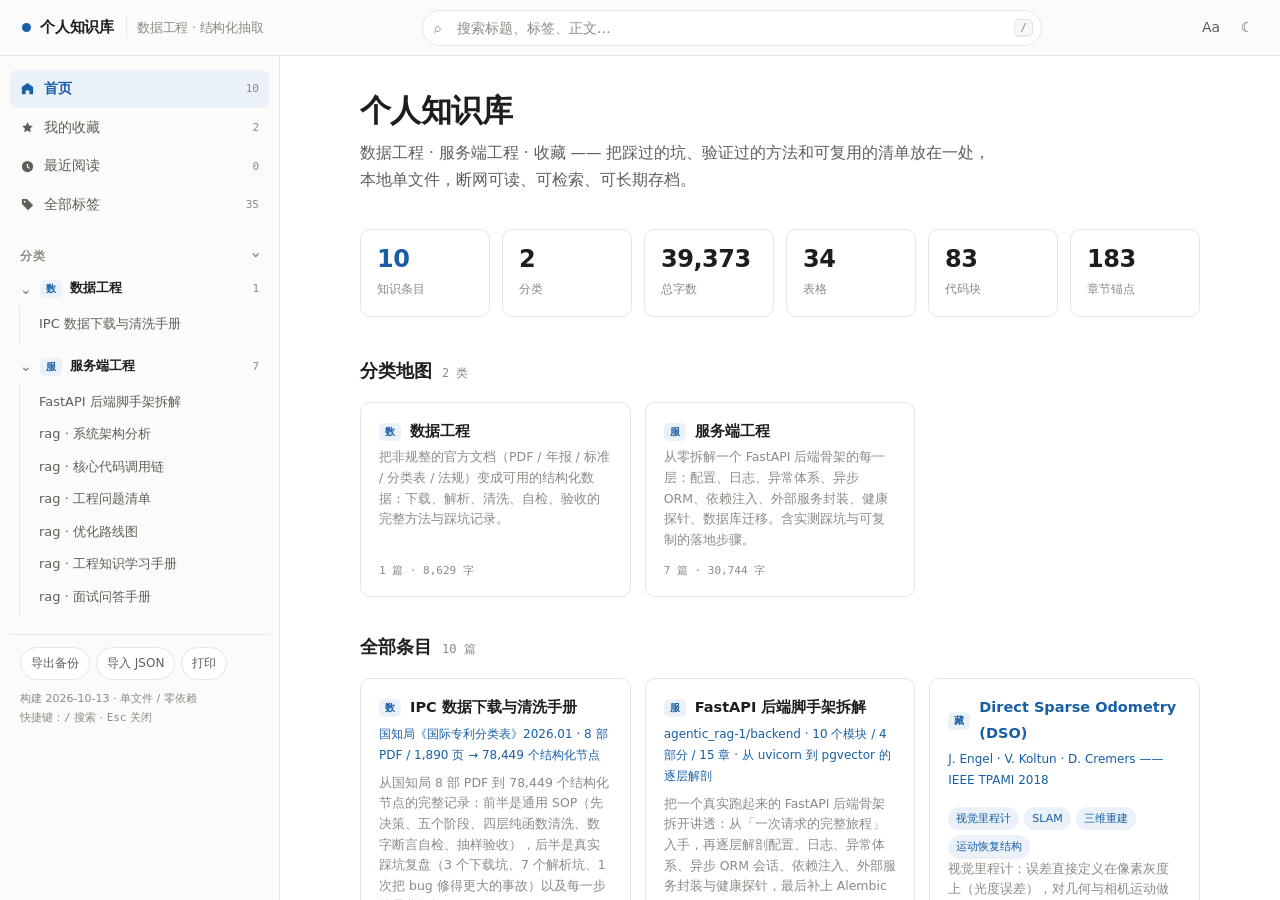
==== commit 19e4890a: "docs: add rag engineering review series" ====
--- a/index.html
+++ b/index.html
@@ -423,7 +423,7 @@
 <div id="panel"></div>
 <div id="scrim"></div>
 <div id="toast"></div>
-<script id="kb-data" type="application/json">{"meta":{"title":"个人知识库","subtitle":"数据工程 · 服务端工程 · 收藏","built":"2026-10-10","source":"自建技术笔记：由原始项目文档整理而成","stats":{"arts":4,"exts":2,"cats":2,"words":24765,"tables":26,"code":80,"anchors":120,"read":61}},"cats":[{"id":"data-eng","name":"数据工程","icon":"数","desc":"把非规整的官方文档（PDF / 年报 / 标准 / 分类表 / 法规）变成可用的结构化数据：下载、解析、清洗、自检、验收的完整方法与踩坑记录。"},{"id":"backend-eng","name":"服务端工程","icon":"服","desc":"从零拆解一个 FastAPI 后端骨架的每一层：配置、日志、异常体系、异步 ORM、依赖注入、外部服务封装、健康探针、数据库迁移。含实测踩坑与可复制的落地步骤。"},{"id":"bookmarks","name":"收藏","icon":"藏","nav":true,"desc":"值得反复看的外部资料：论文、规范、开源项目。库内只留卡片（标题、出处、关键词、一段短摘要），点一下直达原文 —— 不占本地体积，也不会因为原文更新而过时。"}],"arts":[{"order":1,"id":"ipc-handbook","cat":"data-eng","title":"IPC 数据下载与清洗手册","kicker":"国知局《国际专利分类表》2026.01 · 8 部 PDF / 1,890 页 → 78,449 个结构化节点","summary":"从国知局 8 部 PDF 到 78,449 个结构化节点的完整记录：前半是通用 SOP（先决策、五个阶段、四层纯函数清洗、数字断言自检、抽样验收），后半是真实踩坑复盘（3 个下载坑、7 个解析坑、1 次把 bug 修得更大的事故）以及每一步的量化证据。","tags":["IPC","国知局","PDF 解析","数据清洗","ETL","SOP","踩坑复盘","结构化抽取","专利"],"html":"<section class=\"part first\" id=\"ipc-handbook--part-1\"><h2 id=\"ipc-handbook--part-1-title\" class=\"part-title\">第一部分 · 通用 SOP<\/h2><p class=\"part-lead\">下次做同类任务时照着做的操作手册：怎么判断路线、五个阶段、每层的设计要点、陷阱速查表。<\/p><blockquote>\n<p>面向\"官方文档 / 年报 / 标准 / 分类表 / 法规\"这类<strong>排版不规整但内容有结构<\/strong>的 PDF。\n本文是<strong>操作手册<\/strong>（下次照着做）；踩坑细节见 <code>踩坑与解决方案.md<\/code>。\n案例来源：国知局 IPC 分类表 8 部 PDF → 78,449 节点。<\/p>\n<\/blockquote>\n<hr />\n<h3 id=\"ipc-handbook--p1-0-5\">0. 先做决策：走哪条路（5 分钟）<\/h3>\n<p><strong>别急着写解析代码。<\/strong> 先花 5 分钟回答三个问题，它们决定后面所有工作量：<\/p>\n<div class=\"tw\"><table>\n<thead>\n<tr>\n<th>问题<\/th>\n<th>怎么答<\/th>\n<th>影响<\/th>\n<\/tr>\n<\/thead>\n<tbody>\n<tr>\n<td><strong>① 有没有文本层？<\/strong><\/td>\n<td>抽一页看字数；看 PDF 元数据 <code>Producer<\/code><\/td>\n<td>没有 → 必须 OCR（MinerU / DeepDoc / TextIn），工作量 ×3<\/td>\n<\/tr>\n<tr>\n<td><strong>② 排版规整吗？<\/strong><\/td>\n<td><code>Producer<\/code> 是谁<\/td>\n<td><code>Microsoft Excel/Word<\/code> → 大概率规整但有怪癖；扫描件 → OCR<\/td>\n<\/tr>\n<tr>\n<td><strong>③ 层级怎么表达？<\/strong><\/td>\n<td>看缩进 / 点号 / 编号<\/td>\n<td>显式编码（点号、缩进）→ 可解析；纯靠视觉缩进 → 需版面还原<\/td>\n<\/tr>\n<\/tbody>\n<\/table><\/div>\n<h4 id=\"ipc-handbook--p1-_1\">探测脚本（直接跑，别改）<\/h4>\n<pre><code class=\"language-python\">from pypdf import PdfReader\n\nr = PdfReader(&quot;sample.pdf&quot;)\nprint(&quot;页数:&quot;, len(r.pages))\nprint(&quot;元数据:&quot;, dict(r.metadata or {}))          # ← Producer 是关键线索\n\nfor i in [0, 1, len(r.pages) // 2]:              # 首页 / 次页 / 中间页\n    t = r.pages[i].extract_text() or &quot;&quot;\n    print(f&quot;\\n===== page {i+1}  len={len(t)} =====&quot;)\n    print(repr(t[:500]))                          # ← repr 才看得到全角空格/制表符\n<\/code><\/pre>\n<p><strong>判读<\/strong>：<\/p>\n<ul>\n<li><code>len(t)<\/code> 接近 0 或全是乱码符号 → <strong>无文本层<\/strong>，转 OCR<\/li>\n<li><code>len(t)<\/code> 正常、中文可读 → 有文本层，进入解析路线<\/li>\n<li>元数据里 <code>Producer: Microsoft Office Excel 2007<\/code> → <strong>原始文件是从 Excel 导出的<\/strong>，\n  意味着：文本层完整，但<strong>单元格宽度会决定换行位置<\/strong> → 排版必然不规整<\/li>\n<\/ul>\n<blockquote>\n<p>⚠️ 用 <code>repr()<\/code> 而不是 <code>print()<\/code>。全角空格 <code>\\u3000<\/code>、制表符、零宽字符在终端里<strong>看不见<\/strong>，\n而它们往往是后面最致命的判据。<\/p>\n<\/blockquote>\n<hr />\n<h3 id=\"ipc-handbook--p1-1\">1. 五个阶段<\/h3>\n<pre><code>Stage 0  侦察      ── 摸清格式，产出&quot;格式侦察报告&quot;\nStage 1  下载      ── 拿到原始文件 + 可追溯清单\nStage 2  清洗      ── 4 层纯函数，逐层转换\nStage 3  自检      ── 数字断言，error / warn 分级\nStage 4  抽样验收  ── 人工核对，交付\n<\/code><\/pre>\n<p><strong>铁律：不要跳 Stage 0。<\/strong> 我在 IPC 项目上如果在 H 部之外没做全量形态统计，\n后面所有正则都会建立在错误假设上。<\/p>\n<hr />\n<h3 id=\"ipc-handbook--p1-2-stage-0\">2. Stage 0：格式侦察报告<\/h3>\n<p><strong>目标<\/strong>：用数据回答下面 6 个问题，写成一份可以给自己看的报告。<\/p>\n<div class=\"tw\"><table>\n<thead>\n<tr>\n<th>#<\/th>\n<th>问题<\/th>\n<th>为什么必须问<\/th>\n<\/tr>\n<\/thead>\n<tbody>\n<tr>\n<td>1<\/td>\n<td>有几种\"节点行\"形态？各多少？<\/td>\n<td>决定用同行正则还是行状态机<\/td>\n<\/tr>\n<tr>\n<td>2<\/td>\n<td>层级怎么表达？连续吗？<\/td>\n<td>决定父子关系怎么建<\/td>\n<\/tr>\n<tr>\n<td>3<\/td>\n<td>条目被折行了吗？折几种？<\/td>\n<td>决定要不要 merge 层<\/td>\n<\/tr>\n<tr>\n<td>4<\/td>\n<td>夹带了哪些\"非条目\"内容？<\/td>\n<td>索引 / 附注 / 跨类目表会伪装成条目<\/td>\n<\/tr>\n<tr>\n<td>5<\/td>\n<td>页眉页脚长什么样？<\/td>\n<td>必须精确剔除，否则混进标题<\/td>\n<\/tr>\n<tr>\n<td>6<\/td>\n<td><strong>全文搜目标业务词，命中几次？<\/strong><\/td>\n<td>提前否掉错误的技术路线<\/td>\n<\/tr>\n<\/tbody>\n<\/table><\/div>\n<h4 id=\"ipc-handbook--p1-_2\">侦察脚本骨架<\/h4>\n<pre><code class=\"language-python\">import re\nfrom collections import Counter\nfrom pypdf import PdfReader\n\nHEAD = re.compile(r&quot;^页眉的样子$&quot;)\nFOOT = re.compile(r&quot;^页脚的样子$&quot;)\n\nlines = []\nfor p in PdfReader(&quot;sample.pdf&quot;).pages:\n    for ln in (p.extract_text() or &quot;&quot;).split(&quot;\\n&quot;):\n        if ln.strip() and not HEAD.match(ln) and not FOOT.match(ln):\n            lines.append(ln.rstrip())\n\n# 问题 1：形态统计 —— 先假设几种候选正则，统计各自命中数\nCANDS = {\n    &quot;形态A(同行带标题)&quot;: re.compile(r&quot;^CODE\\s+\\S&quot;),\n    &quot;形态B(号独占行)&quot;:   re.compile(r&quot;^CODE$&quot;),\n}\nfor name, pat in CANDS.items():\n    hits = [l for l in lines if pat.match(l)]\n    print(f&quot;{name}: {len(hits)}&quot;)\n    for l in hits[:3]:\n        print(&quot;   &quot;, repr(l[:80]))\n\n# 问题 3：折行检测 —— 上一行没说完就换行\nBREAK_TAIL = re.compile(r&quot;[，、；,;：:）)]\\s*$&quot;)\ntrunc = [l for l in lines if BREAK_TAIL.search(l)]\nprint(f&quot;\\n疑似折断续行: {len(trunc)}&quot;)\nfor l in trunc[:5]:\n    print(&quot;   &quot;, repr(l[-60:]))\n\n# 问题 4：非条目内容\nfor kw in [&quot;索引&quot;, &quot;附注&quot;, &quot;注&quot;]:\n    print(f&quot;含「{kw}」的行: {sum(1 for l in lines if kw in l)}&quot;)\n\n# 问题 6：业务词语料探测（最重要的一步，见下）\ntxt = &quot;\\n&quot;.join(lines)\nfor w in [&quot;物联网&quot;, &quot;传感器&quot;, &quot;智能&quot;]:\n    print(f&quot;  {w} -&gt; {txt.count(w)} 次&quot;)\n<\/code><\/pre>\n<h4 id=\"ipc-handbook--p1-6\">🔑 问题 6 为什么最重要<\/h4>\n<p>在 IPC 项目里，这一步<strong>直接否掉了两条技术路线<\/strong>：<\/p>\n<pre><code>H 部全文搜「物联网」→ 0 次命中\n但正确答案在里面：H04L67/12「适用于…传感器网络、汽车网络或远程计量网络」\n<\/code><\/pre>\n<p>→ 结论：<strong>纯关键词检索不可行（0 命中），训分类器也不可行（无标注 + 7.8 万类）<\/strong>。\n必须走「LLM 概念桥接 + 检索召回 + cross-encoder 重排」。<\/p>\n<blockquote>\n<p><strong>清洗前顺手做一次目标场景的语料探测，能提前否掉错误的技术路线。<\/strong>\n这一步成本 1 分钟，收益可能是几周。<\/p>\n<\/blockquote>\n<hr />\n<h3 id=\"ipc-handbook--p1-3-stage-1\">3. Stage 1：下载<\/h3>\n<p><strong>7 条动作<\/strong>，逐条都对应一个踩过的坑：<\/p>\n<div class=\"tw\"><table>\n<thead>\n<tr>\n<th>#<\/th>\n<th>动作<\/th>\n<th>为什么<\/th>\n<\/tr>\n<\/thead>\n<tbody>\n<tr>\n<td>1<\/td>\n<td><strong>链接从页面实时解析<\/strong>，不硬编码<\/td>\n<td>附件 URL 常带 hash，改版即失效<\/td>\n<\/tr>\n<tr>\n<td>2<\/td>\n<td>带 <code>User-Agent<\/code> + 页面 URL 作 <code>Referer<\/code><\/td>\n<td>政府站 WAF 会挡裸请求<\/td>\n<\/tr>\n<tr>\n<td>3<\/td>\n<td><strong>检测 gzip 并手动解压<\/strong><\/td>\n<td><code>urllib<\/code> 不自动解压；curl 会——所以 curl 测试会骗你<\/td>\n<\/tr>\n<tr>\n<td>4<\/td>\n<td>记录<strong>字节数 / md5 / 页数<\/strong><\/td>\n<td>可判定\"源文件是否变过\"，可复现<\/td>\n<\/tr>\n<tr>\n<td>5<\/td>\n<td>脚本<strong>幂等<\/strong>：已存在则跳过，<code>--force<\/code> 重下<\/td>\n<td>反复重跑不心疼<\/td>\n<\/tr>\n<tr>\n<td>6<\/td>\n<td>存储路径<strong>按语义命名<\/strong>（<code>A.pdf<\/code> 而非 hash）<\/td>\n<td>后面代码好读<\/td>\n<\/tr>\n<tr>\n<td>7<\/td>\n<td>写 <code>downloads.json<\/code> 清单<\/td>\n<td>交付时可追溯<\/td>\n<\/tr>\n<\/tbody>\n<\/table><\/div>\n<pre><code class=\"language-python\">import gzip, hashlib, urllib.request\n\nOPENER = urllib.request.build_opener(urllib.request.ProxyHandler({}))  # 直连，不走代理\nUA = &quot;Mozilla/5.0 (Macintosh; Intel Mac OS X 10_15_7) AppleWebKit/537.36 (KHTML, like Gecko) Chrome/120.0.0.0 Safari/537.36&quot;\n\ndef fetch(url, referer=None, timeout=180) -&gt; bytes:\n    req = urllib.request.Request(url)\n    req.add_header(&quot;User-Agent&quot;, UA)\n    req.add_header(&quot;Accept&quot;, &quot;*/*&quot;)\n    req.add_header(&quot;Accept-Language&quot;, &quot;zh-CN,zh;q=0.9&quot;)\n    if referer:\n        req.add_header(&quot;Referer&quot;, referer)\n    with OPENER.open(req, timeout=timeout) as resp:\n        data = resp.read()\n    if data[:2] == b&quot;\\x1f\\x8b&quot;:            # ← 站点强制 gzip，urllib 不会自动解压\n        data = gzip.decompress(data)\n    return data\n<\/code><\/pre>\n<hr />\n<h3 id=\"ipc-handbook--p1-4-stage-2-4\">4. Stage 2：清洗 = 4 层纯函数<\/h3>\n<p><strong>核心设计：把清洗拆成 4 个独立可测的纯函数层。<\/strong> 每层只做一件事，\n输入输出都是简单类型，可以单独拿出来跑、单独写断言。<\/p>\n<pre><code>raw/A.pdf\n   │\n   │  ① read_lines   去页眉页脚 + 按页顺序取行\n   ▼\nlist[str]  物理行        13864 行\n   │\n   │  ② merge_lines  折行拼接（只拦&quot;会造成假条目&quot;的行）\n   ▼\nlist[str]  逻辑行        13773 行      ← 两者都打印，用来抓&quot;过度合并&quot;\n   │\n   │  ③ parse_dept   行状态机 → 节点\n   ▼\nlist[dict] 原始节点      {code, kind, dot_level, title, notes, index}\n   │\n   │  ④ build        补 parent / ancestors / title_path\n   ▼\nlist[dict] 成品节点      78449 个\n<\/code><\/pre>\n<h4 id=\"ipc-handbook--p1-_3\">每层的职责边界（不要混）<\/h4>\n<div class=\"tw\"><table>\n<thead>\n<tr>\n<th>层<\/th>\n<th>只做<\/th>\n<th>绝不做<\/th>\n<\/tr>\n<\/thead>\n<tbody>\n<tr>\n<td>① <code>read_lines<\/code><\/td>\n<td>剔除页眉页脚；捕获版本号<\/td>\n<td>不做任何合并、不做判断<\/td>\n<\/tr>\n<tr>\n<td>② <code>merge_lines<\/code><\/td>\n<td>处理\"折行造成的假条目\"<\/td>\n<td>不解析结构、不识别节点类型<\/td>\n<\/tr>\n<tr>\n<td>③ <code>parse_dept<\/code><\/td>\n<td>行状态机；区分条目 / 附注 / 索引<\/td>\n<td><strong>不算父子关系<\/strong><\/td>\n<\/tr>\n<tr>\n<td>④ <code>build<\/code><\/td>\n<td>用点号层级 + 出现顺序建父子链<\/td>\n<td>不改标题、不重新分词<\/td>\n<\/tr>\n<\/tbody>\n<\/table><\/div>\n<h4 id=\"ipc-handbook--p1-2merge_lines\">②<code>merge_lines<\/code> 的设计要点（最容易写错的一层）<\/h4>\n<p><strong>触发条件要收紧到最小<\/strong>：<\/p>\n<pre><code class=\"language-python\">def merge_lines(lines: list[str]) -&gt; list[str]:\n    &quot;&quot;&quot;只拦截【以分类号开头】的行 —— 因为只有它们会被误认成新条目。&quot;&quot;&quot;\n    out = []\n    for raw in lines:\n        s = raw.strip()\n        if out:\n            prev = out[-1]\n            # 分支 A：编号被从中间切开（'E04D13/03' + '5 ..' → 'E04D13/035'）\n            #         注意【不加空格】，两截本属同一个串\n            if RE_BARE_CODE.match(prev) and RE_SPLIT_TAIL.match(s):\n                out[-1] = f&quot;{prev}{s}&quot;\n                continue\n            # 分支 B：当前行以编号开头，但其实是上一行折下来的尾巴\n            if RE_CODE_START.match(s):\n                unbalanced = prev.count(&quot;（&quot;) &gt; prev.count(&quot;）&quot;) or prev.count(&quot;(&quot;) &gt; prev.count(&quot;)&quot;)\n                if unbalanced or prev.endswith((&quot;，&quot;, &quot;,&quot;, &quot;；&quot;, &quot;;&quot;, &quot;、&quot;)):\n                    out[-1] = f&quot;{prev} {s}&quot;\n                    continue\n        out.append(s)\n    return out\n<\/code><\/pre>\n<p><strong>三条心法<\/strong>：<\/p>\n<ol>\n<li><strong>不要对所有行做\"续行判断\"<\/strong> —— 会<strong>连锁吞并<\/strong>（并入的行自身又以标点结尾，于是继续吞下一行）。\n   实测把 A 部 13864 行压成 1374 行、E 部 4819 行压成 70 行。<\/li>\n<li><strong>判据要能从\"正当性\"推导<\/strong>：断句标点 <code>，、；<\/code> 可以放心收，因为\n   <strong>真正的条目行一律以 <code>[yyyy.mm]<\/code> 版本号结尾，不会以标点结尾<\/strong>。<\/li>\n<li><strong>每层都打印行数<\/strong>。这是抓住过度合并的唯一手段。<\/li>\n<\/ol>\n<h4 id=\"ipc-handbook--p1-3parse_dept\">③<code>parse_dept<\/code> 的设计要点（行状态机）<\/h4>\n<pre><code class=\"language-python\">mode = &quot;idle&quot;          # idle | title | notes | index\ncur  = None            # 当前节点\nbuf  = []              # 标题缓冲（同行标题也当第一条）\n<\/code><\/pre>\n<ul>\n<li><strong>遇到结构行 → <code>commit()<\/code> 落盘当前节点，再 <code>start()<\/code> 新节点<\/strong><\/li>\n<li><strong>非结构行 → 按 <code>mode<\/code> 归集<\/strong>（标题 / 附注 / 索引）<\/li>\n<\/ul>\n<p>必须处理的三类\"伪装者\"：<\/p>\n<div class=\"tw\"><table>\n<thead>\n<tr>\n<th>伪装者<\/th>\n<th>长相<\/th>\n<th>判据<\/th>\n<\/tr>\n<\/thead>\n<tbody>\n<tr>\n<td>索引条目<\/td>\n<td>编号后跟<strong>组号或另一编号<\/strong>（不是中文标题）<\/td>\n<td>看编号后紧跟的是不是 <code>\\d+/\\d+<\/code> 或 <code>[A-H]\\d{2}<\/code><\/td>\n<\/tr>\n<tr>\n<td>附注正文里的引用<\/td>\n<td><code>H02P6/26　优先于…<\/code><\/td>\n<td><strong>编号后是全角空格 <code>\\u3000<\/code><\/strong>——真条目一律半角<\/td>\n<\/tr>\n<tr>\n<td>已定义过的编号<\/td>\n<td>同一个编号第二次出现<\/td>\n<td>编号在正文里<strong>只定义一次<\/strong>，再出现必是引用<\/td>\n<\/tr>\n<\/tbody>\n<\/table><\/div>\n<p>再加<strong>两道归属校验<\/strong>（缺一不可）：<\/p>\n<pre><code class=\"language-python\"># ① 编号前缀必须与当前文件所属大类一致（跨篇引用只可能出现在正文里）\nm.group(1)[0] == self_prefix\n# ② 条目必须属于当前所处的小类（小类下所有条目都以该小类号开头）\nm.group(1)[:4] == cur_subclass\n<\/code><\/pre>\n<h4 id=\"ipc-handbook--p1-4build\">④<code>build<\/code> 的设计要点（层级）<\/h4>\n<p><strong>唯一依据：缩进层级（点号个数）+ 出现顺序。<\/strong><\/p>\n<pre><code class=\"language-python\"># ✅ 正确：取「层级 &lt;= 当前层级」的【最深】祖先\nkey = max((k for k in stack if k &lt;= dl), default=None)\nparent = stack[key] if key is not None else None\nstack = {k: v for k, v in stack.items() if k &lt; dl + 1}\nstack[dl + 1] = n\n<\/code><\/pre>\n<p>两个陷阱：<\/p>\n<ul>\n<li>❌ <strong>不要用编号数值推父级<\/strong>（<code>1/02<\/code> 的父级不一定是 <code>1/01<\/code>）<\/li>\n<li>❌ <strong>不要用 <code>stack[max(stack)]<\/code> 兜底<\/strong> —— 层级会跳号（实测有从 0 直接跳到 2 的），\n  这会把<strong>同级<\/strong>节点串成父子链（实测串出 31 层假层级）<\/li>\n<\/ul>\n<hr />\n<h3 id=\"ipc-handbook--p1-5-stage-3\">5. Stage 3：自检 = 数字断言<\/h3>\n<p><strong>原则：所有判断都来自可复现的数字，不靠肉眼。<\/strong><\/p>\n<div class=\"tw\"><table>\n<thead>\n<tr>\n<th>检查项<\/th>\n<th>判据<\/th>\n<th>分级<\/th>\n<\/tr>\n<\/thead>\n<tbody>\n<tr>\n<td>重复编号<\/td>\n<td>编号唯一（<code>Counter<\/code> 后取 &gt;1 的）<\/td>\n<td>error<\/td>\n<\/tr>\n<tr>\n<td>孤儿节点<\/td>\n<td>每个 <code>parent<\/code> 都存在于集合里<\/td>\n<td>error<\/td>\n<\/tr>\n<tr>\n<td>层级链断裂<\/td>\n<td>非根节点必须有 <code>ancestors<\/code><\/td>\n<td>error<\/td>\n<\/tr>\n<tr>\n<td><strong>最大祖先链深度<\/strong><\/td>\n<td><strong>等于理论值<\/strong>（本项目 = 12）<\/td>\n<td>error<\/td>\n<\/tr>\n<tr>\n<td>标题混入页眉<\/td>\n<td>任一标题不含页眉文本<\/td>\n<td>error<\/td>\n<\/tr>\n<tr>\n<td>空标题节点<\/td>\n<td>见下方\"源缺失 vs 解析缺陷\"<\/td>\n<td><strong>warn<\/strong><\/td>\n<\/tr>\n<tr>\n<td>无子节点的中间层节点<\/td>\n<td>（本项目 = 0）<\/td>\n<td>error<\/td>\n<\/tr>\n<tr>\n<td>标题异常长<\/td>\n<td>超过阈值（本项目 &gt;180 字）<\/td>\n<td>warn<\/td>\n<\/tr>\n<\/tbody>\n<\/table><\/div>\n<h4 id=\"ipc-handbook--p1-_4\">为什么要算\"理论值\"<\/h4>\n<p>「最大祖先链深度 = 12」这个数字是<strong>可以事先推导的<\/strong>：\n<code>部 / 大类 / 小类 / 大组 + 8 级小组 = 12<\/code>。\n所以它是<strong>硬判据<\/strong>——超出就是错，不需要人判断。<strong>能算理论值的指标最有价值。<\/strong><\/p>\n<h4 id=\"ipc-handbook--p1-error-warn\">error / warn 分级<\/h4>\n<pre><code class=\"language-python\">def add(name, value, ok, detail=&quot;&quot;, severity=&quot;error&quot;):\n    ...\n\nreturn 0 if all(c[&quot;ok&quot;] for c in checks if c[&quot;severity&quot;] == &quot;error&quot;) else 2\n<\/code><\/pre>\n<blockquote>\n<p><strong>源数据本身的问题不该让流水线红掉，但必须被看见。<\/strong>\n本项目有 8 个节点标题在源 PDF 里就是空的 → 标 <code>warn<\/code>，退出码只由 <code>error<\/code> 决定。<\/p>\n<\/blockquote>\n<h4 id=\"ipc-handbook--p1-_5\">\"源缺失\"还是\"我抽取丢了\"？用交叉验证定责<\/h4>\n<p><strong>别猜，用两条独立证据<\/strong>：<\/p>\n<ol>\n<li><strong>换算法<\/strong>：用 <code>pypdf<\/code> 的 <code>extraction_mode=\"layout\"<\/code>（按坐标排版抽取，与默认模式算法完全不同）复核 → 该行依然空<\/li>\n<li><strong>语义反证<\/strong>：按标准该有的关键词，<strong>全文搜零命中<\/strong>\n   （<code>C12N9/04<\/code> 应为\"作用于 CH-OH 基团的氧化还原酶\"，全文搜 <code>CH-OH<\/code> → 0 次）<\/li>\n<\/ol>\n<p>两条都指向\"源文件缺内容\" → 标 <code>warn<\/code> 放行，并在交付说明里点出来。<\/p>\n<hr />\n<h3 id=\"ipc-handbook--p1-6-stage-4\">6. Stage 4：抽样验收<\/h3>\n<p>三类样本，缺一不可：<\/p>\n<ol>\n<li><strong>关键节点<\/strong>：过程中出过问题的每一处（本项目抽查 <code>C14B<\/code> / <code>B62J37/00<\/code> / <code>F41A<\/code> 等）<\/li>\n<li><strong>随机抽样<\/strong>：<code>random.seed(固定值)<\/code> + <code>random.sample(nodes, 10)<\/code>（<strong>固定种子，可复现<\/strong>）<\/li>\n<li><strong>结构统计<\/strong>：深度分布、父子比、空字段数<\/li>\n<\/ol>\n<hr />\n<h3 id=\"ipc-handbook--p1-7\">7. 通用陷阱速查表<\/h3>\n<div class=\"tw\"><table>\n<thead>\n<tr>\n<th>#<\/th>\n<th>陷阱<\/th>\n<th>症状<\/th>\n<th>对策<\/th>\n<\/tr>\n<\/thead>\n<tbody>\n<tr>\n<td>1<\/td>\n<td><strong>HTTP 强制 gzip<\/strong><\/td>\n<td>响应体明显短一截、正则全都匹配不到<\/td>\n<td>检测 <code>\\x1f\\x8b<\/code> 头部并解压<\/td>\n<\/tr>\n<tr>\n<td>2<\/td>\n<td><strong>换客户端后默认行为变了<\/strong><\/td>\n<td>curl 好使、代码不好使<\/td>\n<td>检查解压/重定向/代理/超时四项差异<\/td>\n<\/tr>\n<tr>\n<td>3<\/td>\n<td><strong>全角空格 / 全角斜杠<\/strong><\/td>\n<td>分裂出重复条目、匹配漏掉<\/td>\n<td><code>repr()<\/code> 看原文；把全角当<strong>判据<\/strong>用<\/td>\n<\/tr>\n<tr>\n<td>4<\/td>\n<td><strong>同一种节点多种排版<\/strong><\/td>\n<td>换页/换部就漏统计<\/td>\n<td>行状态机 + 标题部分设为可选<\/td>\n<\/tr>\n<tr>\n<td>5<\/td>\n<td><strong>折行把编号顶到行首<\/strong><\/td>\n<td>多出假条目，甚至抢走真编号<\/td>\n<td>merge 层，只拦\"以编号开头\"的行<\/td>\n<\/tr>\n<tr>\n<td>6<\/td>\n<td><strong>编号被从中间切开<\/strong><\/td>\n<td>出现半个编号 + 纯数字行<\/td>\n<td>拼接时<strong>不加空格<\/strong><\/td>\n<\/tr>\n<tr>\n<td>7<\/td>\n<td><strong>过度合并（修 bug 引入新 bug）<\/strong><\/td>\n<td>行数暴跌<\/td>\n<td>每层打印行数；触发条件收紧到最小<\/td>\n<\/tr>\n<tr>\n<td>8<\/td>\n<td><strong>用数值推父子关系<\/strong><\/td>\n<td>层级看起来对、深挖全错<\/td>\n<td>只用\"层级 + 出现顺序\"<\/td>\n<\/tr>\n<tr>\n<td>9<\/td>\n<td><strong>层级跳号<\/strong><\/td>\n<td>假深度爆炸<\/td>\n<td>取\"层级 ≤ 当前的最深祖先\"<\/td>\n<\/tr>\n<tr>\n<td>10<\/td>\n<td><strong>正文引用被当成条目<\/strong><\/td>\n<td>重复编号<\/td>\n<td>归属校验 ×2 + 重复即引用 + 全角空格<\/td>\n<\/tr>\n<tr>\n<td>11<\/td>\n<td><strong>索引区/附注区没隔离<\/strong><\/td>\n<td>凭空多出一批节点<\/td>\n<td>mode 状态机分区 + 区域结束条件<\/td>\n<\/tr>\n<tr>\n<td>12<\/td>\n<td><strong>页眉混进标题<\/strong><\/td>\n<td>标题里有页眉文字<\/td>\n<td>先剔页眉，<strong>再<\/strong>做折行合并（顺序不能反）<\/td>\n<\/tr>\n<tr>\n<td>13<\/td>\n<td><strong>根节点靠正文建<\/strong><\/td>\n<td>根节点数量对不上<\/td>\n<td>内置权威清单兜底<\/td>\n<\/tr>\n<\/tbody>\n<\/table><\/div>\n<hr />\n<h3 id=\"ipc-handbook--p1-8\">8. 下次的行动清单<\/h3>\n<p><strong>开工前<\/strong><\/p>\n<ul>\n<li><span class=\\\"cb\\\"><\/span>跑探测脚本，确认有没有文本层（没有 → 转 OCR，工作量重估）<\/li>\n<li><span class=\\\"cb\\\"><\/span>看 <code>Producer<\/code>，判断是谁生成的、可能的排版怪癖<\/li>\n<li><span class=\\\"cb\\\"><\/span><strong>全量<\/strong>统计节点行形态（不要只测一个样本就说\"我看懂了\"）<\/li>\n<li><span class=\\\"cb\\\"><\/span>找\"层级怎么表达\"<\/li>\n<li><span class=\\\"cb\\\"><\/span><strong>全文搜目标业务词<\/strong>，评估检索/分类路线的可行性<\/li>\n<li><span class=\\\"cb\\\"><\/span>写一份\"格式侦察报告\"，把上面所有数字记下来<\/li>\n<\/ul>\n<p><strong>写代码时<\/strong><\/p>\n<ul>\n<li><span class=\\\"cb\\\"><\/span>下载脚本：链接实时解析 + UA/Referer + gzip 检测 + md5 清单 + 幂等<\/li>\n<li><span class=\\\"cb\\\"><\/span>清洗拆成 4 层纯函数：<code>read_lines<\/code> / <code>merge_lines<\/code> / <code>parse<\/code> / <code>build<\/code><\/li>\n<li><span class=\\\"cb\\\"><\/span><strong>每层打印输入输出行数/条数<\/strong><\/li>\n<li><span class=\\\"cb\\\"><\/span>折行合并的触发条件<strong>收紧到最小<\/strong><\/li>\n<li><span class=\\\"cb\\\"><\/span>父子关系只用\"层级 + 顺序\"<\/li>\n<li><span class=\\\"cb\\\"><\/span>三类伪装者判据齐备（索引 / 引用 / 全角空格）<\/li>\n<\/ul>\n<p><strong>交付前<\/strong><\/p>\n<ul>\n<li><span class=\\\"cb\\\"><\/span>自检清单全绿，<code>error<\/code> 级为 0<\/li>\n<li><span class=\\\"cb\\\"><\/span>源数据缺失的项标 <code>warn<\/code> 并在文档里点明<\/li>\n<li><span class=\\\"cb\\\"><\/span>关键节点 + 固定种子随机抽样各核对一遍<\/li>\n<li><span class=\\\"cb\\\"><\/span>写 README：产物格式、字段含义、重跑命令、已知问题<\/li>\n<li><span class=\\\"cb\\\"><\/span>脚本幂等，能反复重跑<\/li>\n<\/ul>\n<hr />\n<h3 id=\"ipc-handbook--p1-9-sop-ipc\">9. 本项目对照表（把 SOP 映射到 IPC 代码）<\/h3>\n<div class=\"tw\"><table>\n<thead>\n<tr>\n<th>SOP 阶段<\/th>\n<th>IPC 里的落点<\/th>\n<\/tr>\n<\/thead>\n<tbody>\n<tr>\n<td>Stage 1 下载<\/td>\n<td><code>scripts/00_download.py<\/code><\/td>\n<\/tr>\n<tr>\n<td>Stage 2① 物理行<\/td>\n<td><code>read_lines()<\/code><\/td>\n<\/tr>\n<tr>\n<td>Stage 2② 逻辑行<\/td>\n<td><code>merge_lines()<\/code><\/td>\n<\/tr>\n<tr>\n<td>Stage 2③ 状态机<\/td>\n<td><code>parse_dept()<\/code> + <code>classify()<\/code> + <code>looks_like_index_entry()<\/code><\/td>\n<\/tr>\n<tr>\n<td>Stage 2④ 层级<\/td>\n<td><code>build()<\/code><\/td>\n<\/tr>\n<tr>\n<td>Stage 3 自检<\/td>\n<td><code>main()<\/code> 里的 <code>checks<\/code> 列表 → <code>data/ipc_meta.json<\/code><\/td>\n<\/tr>\n<tr>\n<td>Stage 4 抽样<\/td>\n<td>一次性脚本（见 <code>docs/踩坑与解决方案.md<\/code> 的验证片段）<\/td>\n<\/tr>\n<tr>\n<td>格式侦察报告<\/td>\n<td>本文档第 2 节 + <code>README.md<\/code> 的\"解析要点\"<\/td>\n<\/tr>\n<\/tbody>\n<\/table><\/div><\/section><section class=\"part\" id=\"ipc-handbook--part-2\"><h2 id=\"ipc-handbook--part-2-title\" class=\"part-title\">第二部分 · 踩坑复盘<\/h2><p class=\"part-lead\">这次实际踩到的坑：现象、根因、怎么发现的、怎么修的、怎么验证的。<\/p><blockquote>\n<p>项目：<code>patent_dev/ipc/<\/code>　｜　数据源：国知局《国际专利分类表》2026.01 版（8 部 PDF）\n规模：1890 页 / 34.16 MB → <strong>78,449 个结构化节点<\/strong>\n这份文档记录<strong>每一步为什么会错、怎么发现的、怎么修的<\/strong>，可迁移到其他\"非规整 PDF → 结构化数据\"任务。<\/p>\n<\/blockquote>\n<hr />\n<h3 id=\"ipc-handbook--p2-0\">0. 一页速览<\/h3>\n<div class=\"tw\"><table>\n<thead>\n<tr>\n<th>环节<\/th>\n<th>坑数<\/th>\n<th>最贵的一个<\/th>\n<\/tr>\n<\/thead>\n<tbody>\n<tr>\n<td>下载链路<\/td>\n<td>3<\/td>\n<td>站点强制 gzip，<code>urllib<\/code> 不自动解压 → 页面\"只有 2165 字节\"<\/td>\n<\/tr>\n<tr>\n<td>解析清洗<\/td>\n<td>7<\/td>\n<td>折行把分类号顶到行首 → 假条目 + 抢占 code + 层级链断裂<\/td>\n<\/tr>\n<tr>\n<td>自我修复<\/td>\n<td>1<\/td>\n<td><strong>修 bug 引入更大的 bug<\/strong>：过度合并把 A 部 13864 行压成 1374 行<\/td>\n<\/tr>\n<\/tbody>\n<\/table><\/div>\n<p><strong>最终结果<\/strong>：8 项自检全绿，重复分类号 0、孤儿节点 0、层级链断裂 0、最大祖先链深度 12（理论值）。<\/p>\n<hr />\n<h3 id=\"ipc-handbook--p2-1\">1. 下载链路<\/h3>\n<h4 id=\"ipc-handbook--p2-1-1-2165\">坑 1-1　页面只回来 2165 字节（★ 最隐蔽）<\/h4>\n<p><strong>现象<\/strong><\/p>\n<p>下载脚本\"跑通了\"，但解析页面后找不到任何一个附件链接。日志显示响应体只有 <strong>2165 字节<\/strong>，而真实页面是 <strong>8310 字节<\/strong>。<\/p>\n<p><strong>根因<\/strong><\/p>\n<p>国知局站点对<strong>所有响应强制 gzip 压缩<\/strong>（<code>Content-Encoding: gzip<\/code>），而 Python <code>urllib<\/code> <strong>不会自动解压<\/strong>。拿到的是压缩后的字节流，<code>decode('utf-8')<\/code> 出来是乱码，正则自然一条都匹配不到。<\/p>\n<blockquote>\n<p>⚠️ 这个坑最坑的地方在于：<strong>同一个 URL 用 <code>curl<\/code> 测是好的<\/strong>——因为 curl 自带解压。所以\"我先用 curl 验证一下\"这个动作<strong>恰好会掩盖问题<\/strong>。<\/p>\n<\/blockquote>\n<p><strong>怎么发现的<\/strong><\/p>\n<p>打印响应头和响应体前几个字节：<\/p>\n<pre><code class=\"language-python\">r = op.open(req, timeout=60)\nprint(dict(r.headers))        # → 看到 Content-Encoding: gzip\nraw = r.read()\nprint(len(raw), raw[:8])      # → 2269 b'\\x1f\\x8b\\x08...'   ← gzip magic number\n<\/code><\/pre>\n<p><strong>修复<\/strong><\/p>\n<p>显式判断并解压：<\/p>\n<pre><code class=\"language-python\">import gzip\n\ndef fetch(url, referer=None, timeout=180) -&gt; bytes:\n    ...\n    data = resp.read()\n    # 站点强制 gzip，urllib 不会自动解压 —— 必须手动处理\n    if data[:2] == b&quot;\\x1f\\x8b&quot;:\n        data = gzip.decompress(data)\n    return data\n<\/code><\/pre>\n<p><strong>可迁移的一课<\/strong><\/p>\n<blockquote>\n<p>换 HTTP 客户端（curl → urllib / requests / httpx）时，<strong>默认行为差异<\/strong>（解压、重定向、代理、超时）是最容易翻车的地方。\n出现\"内容明显短一截\"时，<strong>先看响应头 + 看字节开头<\/strong>，别急着改正则。<\/p>\n<\/blockquote>\n<hr />\n<h4 id=\"ipc-handbook--p2-1-2-waf-ua-referer\">坑 1-2　WAF 需要 UA + Referer<\/h4>\n<p><strong>现象<\/strong>：不带 <code>User-Agent<\/code> 直接请求，被挡。<\/p>\n<p><strong>修复<\/strong>：模拟浏览器请求头，且<strong>下载附件时把页面 URL 作为 <code>Referer<\/code><\/strong>：<\/p>\n<pre><code class=\"language-python\">req.add_header(&quot;User-Agent&quot;, &quot;Mozilla/5.0 (Macintosh; ...) Chrome/120.0.0.0 Safari/537.36&quot;)\nreq.add_header(&quot;Referer&quot;, &quot;https://www.cnipa.gov.cn/art/2025/12/31/art_3161_203422.html&quot;)\n<\/code><\/pre>\n<hr />\n<h4 id=\"ipc-handbook--p2-1-3\">坑 1-3　链接别硬编码<\/h4>\n<p>附件 URL 是 <code>downfile.jsp?classid=0&amp;showname=2026.01版IPC分类表-A部.pdf&amp;filename=&lt;32位hash&gt;.pdf<\/code>——\n<strong>每次改版 hash 都会变<\/strong>。所以下载脚本的做法是：<\/p>\n<ol>\n<li>抓页面 → 解压 → 正则提取 8 个附件链接与 <code>showname<\/code><\/li>\n<li>从 <code>showname<\/code> 里解析出部名（A–H），落盘为 <code>raw/A.pdf … raw/H.pdf<\/code><\/li>\n<li>记录 <code>downloads.json<\/code>：来源 URL / 字节数 / <strong>md5<\/strong> / 页数<\/li>\n<\/ol>\n<p>好处：<strong>IPC 每年 1 月改版，脚本不用改<\/strong>；md5 让\"源文件是否变过\"可判定。<\/p>\n<hr />\n<h3 id=\"ipc-handbook--p2-2\">2. 解析清洗<\/h3>\n<h4 id=\"ipc-handbook--p2-0_1\">阶段 0：先侦察，再动手（这一步不能省）<\/h4>\n<p>在写任何解析代码之前，先做<strong>格式侦察<\/strong>。原因是：这批 PDF 由 <code>Microsoft Office Excel 2007<\/code> 导出\n（PDF 元数据里能直接看到），排版会非常不规整，而\"不规整的形式\"必须先被穷举出来。<\/p>\n<p>侦察脚本要回答的问题：<\/p>\n<div class=\"tw\"><table>\n<thead>\n<tr>\n<th>问题<\/th>\n<th>为什么关键<\/th>\n<\/tr>\n<\/thead>\n<tbody>\n<tr>\n<td>有没有文本层？中文乱码吗？<\/td>\n<td>决定是\"解析\"还是\"OCR\"<\/td>\n<\/tr>\n<tr>\n<td>节点行有多少种排版形态？各占多少？<\/td>\n<td>决定用同行正则还是行状态机<\/td>\n<\/tr>\n<tr>\n<td>层级是怎么表达的？<\/td>\n<td>决定父子关系怎么建<\/td>\n<\/tr>\n<tr>\n<td>有没有夹带别的东西（索引、附注、跨类目表）？<\/td>\n<td>决定要不要分区处理<\/td>\n<\/tr>\n<\/tbody>\n<\/table><\/div>\n<p><strong>结果<\/strong>（后来才补齐全库，这里也暴露了一个教训）：<\/p>\n<div class=\"tw\"><table>\n<thead>\n<tr>\n<th>形态<\/th>\n<th>同行带标题<\/th>\n<th>号独占一行<\/th>\n<th>合计<\/th>\n<\/tr>\n<\/thead>\n<tbody>\n<tr>\n<td>大类（如 <code>H01<\/code>）<\/td>\n<td>83<\/td>\n<td>49<\/td>\n<td>132<\/td>\n<\/tr>\n<tr>\n<td>小类（如 <code>H01B<\/code>）<\/td>\n<td>120<\/td>\n<td>579<\/td>\n<td>699<\/td>\n<\/tr>\n<tr>\n<td>分类条目<\/td>\n<td>77,352<\/td>\n<td>2,003<\/td>\n<td>79,355<\/td>\n<\/tr>\n<\/tbody>\n<\/table><\/div>\n<blockquote>\n<p>🕳️ <strong>教训：只用 H 部做侦察，得到了\"大类只有 49 个\"的错误结论<\/strong>（而 IPC 实际有 ~130 个）。\n因为我当时<strong>默认大类一定是独占行<\/strong>，正则假设错了。后来全量跑才发现是 132 个。\n→ <strong>局部样本可以验证\"能不能做\"，但形态统计必须全量跑一遍<\/strong>。我在方案里就把这条列为 P0 的验收项。<\/p>\n<\/blockquote>\n<hr />\n<h4 id=\"ipc-handbook--p2-2-1\">坑 2-1　同一种节点有两种排版<\/h4>\n<p><strong>现象<\/strong><\/p>\n<pre><code>H01                      ← 大类号独占一行，标题在下一行\n电气元件\nH02 发电、变电或配电      ← 大类号与标题同行\n<\/code><\/pre>\n<p><strong>根因<\/strong>：Excel 多单元格导出 PDF 时，单元格宽度不够就换行，宽度够就同行。<strong>同一部内都不统一<\/strong>。<\/p>\n<p><strong>修复<\/strong>：不能写\"同行正则\"，必须写<strong>行状态机<\/strong>——遇到结构行就把标题缓冲落到当前节点，\n非结构行按所处模式（标题 / 附注 / 小类索引）分别归集。<\/p>\n<pre><code class=\"language-python\">RE_GROUP    = re.compile(r&quot;^([A-H]\\d{2}[A-Z]\\d{1,4})/(\\d{2,6})(?:\\s+(.*))?$&quot;)  # 标题可有可无\nRE_SUBCLASS = re.compile(r&quot;^([A-H]\\d{2}[A-Z])(?:\\s+(\\S.*))?$&quot;)\nRE_CLASS    = re.compile(r&quot;^([A-H]\\d{2})(?:\\s+(\\S.*))?$&quot;)\n<\/code><\/pre>\n<p>关键点：<strong>标题部分必须是可选的 <code>(?:\\s+(...))?$<\/code><\/strong>，让\"独占\"和\"同行\"走同一个正则。<\/p>\n<hr />\n<h4 id=\"ipc-handbook--p2-2-2\">坑 2-2　折行把分类号顶到行首 → 假条目（★ 最贵）<\/h4>\n<p><strong>现象<\/strong>：多出一批不该存在的节点。更严重的是它们会<strong>抢占真实分类号的 code<\/strong>。<\/p>\n<p>真实案例：B 部索引区里一个折行残片被当成 <code>C14B<\/code>，而 <code>build()<\/code> 按 A→H 顺序遍历并 <code>seen<\/code> 去重，\n于是 <strong>B 部的假 <code>C14B<\/code> 先占位，C 部的真 <code>C14B<\/code> 反而被丢弃<\/strong>，导致 <code>C14B1/00<\/code> 整条父子链断裂、变成孤儿节点。<\/p>\n<p><strong>4 种折行形态<\/strong>（都是从原文里挖出来的）<\/p>\n<div class=\"tw\"><table>\n<thead>\n<tr>\n<th>#<\/th>\n<th>形态<\/th>\n<th>原文<\/th>\n<th>修复办法<\/th>\n<\/tr>\n<\/thead>\n<tbody>\n<tr>\n<td>1<\/td>\n<td>上一行括号未闭合<\/td>\n<td><code>D06F81/00 熨板（…橱柜入<\/code> ⏎ <code>A47B77/10 ）<\/code><\/td>\n<td>数括号是否配平<\/td>\n<\/tr>\n<tr>\n<td>2<\/td>\n<td>上一行以断句标点结尾<\/td>\n<td><code>…A01K41/00，<\/code> ⏎ <code>A01K45/00<\/code><br><code>…B62J31/00；B62J35/00；<\/code> ⏎ <code>B62J37/00<\/code><\/td>\n<td>看结尾标点<\/td>\n<\/tr>\n<tr>\n<td>3<\/td>\n<td><strong>分类号被从中间切开<\/strong><\/td>\n<td><code>E04D13/03<\/code> ⏎ <code>5 .. 以具有可移动部件为特征的<\/code><br>（真身是 <code>E04D13/035<\/code>）<\/td>\n<td>裸小组号 + 纯数字开头的层级行<\/td>\n<\/tr>\n<tr>\n<td>4<\/td>\n<td>索引区里的裸分类号<\/td>\n<td><code>B63B34/00<\/code><\/td>\n<td>靠\"区域状态\"挡<\/td>\n<\/tr>\n<\/tbody>\n<\/table><\/div>\n<p><strong>修复<\/strong>：新增一道 <code>merge_lines()<\/code>，<strong>在结构解析之前<\/strong>把物理行合并成逻辑行。<\/p>\n<pre><code class=\"language-python\">def merge_lines(lines):\n    out = []\n    for raw in lines:\n        s = raw.strip()\n        if out:\n            prev = out[-1]\n            # 分支 A：分类号被切开 —— 拼接时【不加空格】，两截本属同一个串\n            if RE_BARE_GROUP.match(prev) and RE_SPLIT_TAIL.match(s):\n                out[-1] = f&quot;{prev}{s}&quot;\n                continue\n            # 分支 B：当前行以分类号开头，但其实是上一行折下来的尾巴\n            if RE_CODE_START.match(s):\n                unbalanced = prev.count(&quot;（&quot;) &gt; prev.count(&quot;）&quot;) or prev.count(&quot;(&quot;) &gt; prev.count(&quot;)&quot;)\n                if unbalanced or prev.endswith((&quot;，&quot;, &quot;,&quot;, &quot;；&quot;, &quot;;&quot;, &quot;、&quot;)):\n                    out[-1] = f&quot;{prev} {s}&quot;\n                    continue\n        out.append(s)\n    return out\n<\/code><\/pre>\n<p><strong>为什么合并必须早于去页眉页脚之外的所有步骤<\/strong>：否则页眉会混进标题。<\/p>\n<hr />\n<h4 id=\"ipc-handbook--p2-2-3-bug-bug\">坑 2-3　🔥 修 bug 引入更大的 bug：过度合并（★ 最值得记住）<\/h4>\n<p>这是整个过程里<strong>最有教学价值的一次翻车<\/strong>。<\/p>\n<p><strong>第一版规则<\/strong>（错）：对所有行判断\"上一行没说完就并入下一行\"。<\/p>\n<p><strong>后果<\/strong>：<strong>连锁吞并<\/strong>。并入的那一行自己又以标点结尾（IPC 标题大量以 <code>，；<\/code> 结尾），\n于是它继续吞下一行，一路吞下去：<\/p>\n<div class=\"tw\"><table>\n<thead>\n<tr>\n<th>部<\/th>\n<th>原始行<\/th>\n<th>合并后<\/th>\n<th>结果<\/th>\n<\/tr>\n<\/thead>\n<tbody>\n<tr>\n<td>A<\/td>\n<td>13,864<\/td>\n<td><strong>1,374<\/strong><\/td>\n<td>数据基本报废<\/td>\n<\/tr>\n<tr>\n<td>E<\/td>\n<td>4,819<\/td>\n<td><strong>70<\/strong><\/td>\n<td>数据基本报废<\/td>\n<\/tr>\n<\/tbody>\n<\/table><\/div>\n<p><strong>为什么能快速发现<\/strong>：因为<strong>每一部都打印了\"原始行数 → 逻辑行数\"<\/strong>。\nA 部 13864 → 1374，这个数字<strong>肉眼一看就不对<\/strong>（10 倍的压缩率在\"折行\"场景里不可能）。<\/p>\n<p><strong>第二版规则<\/strong>（对）：把触发条件<strong>收紧到最小<\/strong>——<\/p>\n<blockquote>\n<p>合并<strong>只拦截\"以分类号开头\"的行<\/strong>。<\/p>\n<\/blockquote>\n<p>理由：\n- 不以分类号开头的续行（如 <code>H04<\/code> ⏎ <code>电通信技术<\/code>）本来就<strong>进不了节点<\/strong>，会在解析阶段自然落进标题缓冲，<strong>根本不需要在这里处理<\/strong>；\n- 而真正会造成\"假条目\"的，只有那些<strong>被误认成新条目<\/strong>的行 —— 它们必然以分类号开头。<\/p>\n<p><strong>断句标点该收哪些<\/strong>：<code>，、；<\/code> 三个可以放心收。因为 <strong>IPC 真正的条目行一律以 <code>[yyyy.mm]<\/code> 版本号结尾，绝不会以标点结尾<\/strong>，\n所以不存在\"把两个相邻条目拼起来\"的风险。<\/p>\n<blockquote>\n<p>⚠️ 这条规则在第一次收紧时<strong>漏了 <code>；<\/code><\/strong>（当时怕连锁吞并），结果小类索引区冒出大批假条目，\n<strong>E 部因此多出 59 个重复分类号<\/strong>。补上 <code>；<\/code> 之后重复数立刻降下来。→ 印证了\"修复要回到证据，而不是靠感觉\"。<\/p>\n<\/blockquote>\n<hr />\n<h4 id=\"ipc-handbook--p2-2-4\">坑 2-4　父子关系不能用分类号数值推<\/h4>\n<p><strong>铁律<\/strong><\/p>\n<pre><code>H01B1/02 的父级【不是】H01B1/01，而是最近的一个&quot;更浅层级&quot;节点\n<\/code><\/pre>\n<p>IPC 的分类号是<strong>层级的编号<\/strong>，不是<strong>层级的关系<\/strong>。唯一可靠的依据是：\n<strong>点号个数（<code>.<\/code> 一级、<code>..<\/code> 二级、<code>...<\/code> 三级……）+ 出现顺序<\/strong>。<\/p>\n<p><strong>第二个陷阱<\/strong>：IPC <strong>点号层级不连续<\/strong>。实测存在从 0 直接跳到 2 的情况\n（例如 <code>C07K14/435<\/code> 后面直接跟点号为 2 的 <code>C07K14/76<\/code>）。<\/p>\n<p><strong>第一版兜底<\/strong>（错）：<\/p>\n<pre><code class=\"language-python\">parent = stack.get(dl) or (stack[max(stack)] if stack else None)\n<\/code><\/pre>\n<p><code>stack[max(stack)]<\/code> 会<strong>把同级节点串成父子链<\/strong> —— 实测让 <code>C07K14<\/code> 下的 166 个节点\n串出了 <strong>31 层深的假层级<\/strong>（而点号层级最多 9 级，13 层就该封顶）。<\/p>\n<p><strong>正解<\/strong>：取「层级 <strong>≤<\/strong> dl 的<strong>最深<\/strong>祖先」。<\/p>\n<pre><code class=\"language-python\">key = max((k for k in stack if k &lt;= dl), default=None)\nparent = stack[key] if key is not None else None\nn[&quot;parent&quot;] = parent[&quot;code&quot;] if parent else cur_subclass\nstack = {k: v for k, v in stack.items() if k &lt; dl + 1}\nstack[dl + 1] = n\n<\/code><\/pre>\n<p><strong>怎么验证修对了<\/strong>：加一条断言——<\/p>\n<pre><code>最大祖先链深度 = 12（= 部/大类/小类/大组 + 8 级小组）\n<\/code><\/pre>\n<p>这个数字是<strong>可以事先算出来的<\/strong>，所以它是硬判据，不是\"看着还行\"。<\/p>\n<hr />\n<h4 id=\"ipc-handbook--p2-2-5-section\">坑 2-5　部（section）节点不能靠正文建<\/h4>\n<p><strong>现象<\/strong>：整棵树的根节点只有 3 个（应该 8 个）。<\/p>\n<p><strong>根因<\/strong>：我以为正文里会有「A部——人类生活必需」这一行。实测<strong>只有 D / G / H 三部有，A/B/C/E/F 压根没有<\/strong>。\n靠正文建根节点 → 直接丢掉 5 个部。<\/p>\n<p><strong>修复<\/strong>：内置 8 个部的标准名称做兜底，正文里若有则优先：<\/p>\n<pre><code class=\"language-python\">SECTION_TITLES = {\n    &quot;A&quot;: &quot;人类生活必需&quot;, &quot;B&quot;: &quot;作业；运输&quot;, &quot;C&quot;: &quot;化学；冶金&quot;, &quot;D&quot;: &quot;纺织；造纸&quot;,\n    &quot;E&quot;: &quot;固定建筑物&quot;, &quot;F&quot;: &quot;机械工程；照明；加热；武器；爆破&quot;, &quot;G&quot;: &quot;物理&quot;, &quot;H&quot;: &quot;电学&quot;,\n}\n<\/code><\/pre>\n<hr />\n<h4 id=\"ipc-handbook--p2-2-6\">坑 2-6　附注区 / 小类索引区里全是\"分类号\"，但都不是条目<\/h4>\n<p>分类表里夹着<strong>两大块非分类条目的内容<\/strong>，它们长得很像条目，非常会骗人：<\/p>\n<h5 id=\"ipc-handbook--p2-a\">(a) 小类索引 —— 意外的官方礼物 🎁<\/h5>\n<p>原文形如：<\/p>\n<pre><code>幅度；角度；组合；超再生    1/00；3/00；5/00；9/00；11/00\n<\/code><\/pre>\n<p>这是国知局<strong>白送的「中文关键词 → 分类号」对照表<\/strong>，全库抽出 <strong>3,161 条<\/strong>，\n官方、中文、零成本，可直接用于后续的查询扩展。<strong>单独剥离成 <code>ipc_index_terms.jsonl<\/code>。<\/strong><\/p>\n<h5 id=\"ipc-handbook--p2-b\">(b) 跨类目对照索引 —— 伪装成小类的假条目<\/h5>\n<p>原文形如：<\/p>\n<pre><code>B08B 1/20移动物品的清洁            ← 小类号后面跟的是【组号】\nB01D B03B，B03C，B03D B04B，B07B   ← 小类号后面跟的是【另一个分类号】\n<\/code><\/pre>\n<p>这会让 <strong>B 部凭空多出一批小类<\/strong>（<code>B01D<\/code> / <code>B08B<\/code> / <code>B21B<\/code> / <code>B21C<\/code> …）并抢走真小类的 code。<\/p>\n<p><strong>判据<\/strong>：<\/p>\n<pre><code class=\"language-python\">def looks_like_index_entry(s) -&gt; bool:\n    &quot;&quot;&quot;真条目：分类号后跟【中文标题】；索引条目：分类号后跟【组号或另一分类号】&quot;&quot;&quot;\n    return bool(re.match(r&quot;^[A-H]\\d{2}[A-Z]?\\s+(?:\\d{1,4}/\\d{2,6}|[A-H]\\d{2})&quot;, s))\n<\/code><\/pre>\n<h5 id=\"ipc-handbook--p2-c-4\">(c) 附注的 4 种写法<\/h5>\n<pre><code>附注          附注[7]          附注：          附注〔2014.01〕\n<\/code><\/pre>\n<p>只认 <code>附注[7]<\/code> 会让后面 3 种没被识别 → 附注正文被当标题吞掉。<\/p>\n<pre><code class=\"language-python\">RE_NOTES = re.compile(r&quot;^附注(?:[〔\\[（(][^〕\\]）)]*[〕\\]）)])?\\s*[：:]?\\s*$&quot;)\n<\/code><\/pre>\n<h5 id=\"ipc-handbook--p2-d\">(d) 附注正文里的分类号引用：<strong>全角空格<\/strong>是关键判据<\/h5>\n<pre><code class=\"language-python\">&quot;H02P6/26　优先于H02P6/04-H02P6/24&quot;     # ← 分类号后是【全角空格】U+3000\n<\/code><\/pre>\n<p><strong>真条目一律用半角空格。<\/strong> 这一条判据极为有效：<\/p>\n<pre><code class=\"language-python\">RE_FULLWIDTH_GAP = re.compile(r&quot;^[A-H]\\d{2}[A-Z]\\d{1,4}/\\d{2,6}\\u3000&quot;)\n<\/code><\/pre>\n<h5 id=\"ipc-handbook--p2-e\">(e) 区域状态机 + \"重复出现即引用\"<\/h5>\n<ul>\n<li>进入 <code>备注<\/code> / <code>小类索引<\/code> 区后，<strong>只有大类行、小类行、带点号层级或同行带标题的条目行<\/strong>才真正结束该区；\n  其余一律按区域归集。<\/li>\n<li><strong>同一分类号在分类表里只会定义一次<\/strong>，再次出现必然是附注对它的引用\n  （如 <code>H02S20/00 同样为使用太阳能集热器而设计的支撑结构也被分类在…<\/code>）。\n  用一个 <code>defined<\/code> 集合即可识别并丢弃。<\/li>\n<\/ul>\n<pre><code class=\"language-python\">if code in defined:            # 已定义过 → 这次是引用，不是条目\n    return &quot;other&quot;, None, False\n<\/code><\/pre>\n<h5 id=\"ipc-handbook--p2-f\">(f) 两道归属校验（缺一不可）<\/h5>\n<pre><code class=\"language-python\"># ① 部字母必须与本 PDF 一致  —— 跨部分类号只可能出现在正文引用里\n#    实测挡掉：B 部假 C14B、E 部假 A47B、D 部假 A47B77/10\nm.group(1)[0] == dept\n\n# ② 必须属于当前所处的小类 —— IPC 里一个小类下所有大组/小组都以该小类号开头\n#    前缀不符的只可能是别处正文引用被折行后独占了一行\nm.group(1)[:4] == cur_subclass\n<\/code><\/pre>\n<hr />\n<h4 id=\"ipc-handbook--p2-2-7\">坑 2-7　标题里混进\"没有标记的说明文字\"<\/h4>\n<p><strong>现象<\/strong>：抽样发现 <code>F41A<\/code>（轻武器；火炮）的小类标题里混进了 <code>1．对于轻武器和火炮而言…<\/code> 这样的说明。<\/p>\n<p><strong>根因<\/strong>：标题后面常直接跟一段<strong>没有「附注」标记<\/strong>的说明（<code>1．…<\/code> 或 <code>注意：…<\/code>）。它被当成标题的续行拼了进去。<\/p>\n<p><strong>修复<\/strong>：在 <code>commit()<\/code> 落盘标题时，找到\"说明起始行\"并把其后内容<strong>切到 <code>notes<\/code><\/strong>：<\/p>\n<pre><code class=\"language-python\">RE_NOTE_HEAD = re.compile(r&quot;^(?:\\d+\\s*[．.]\\s*\\S|注[意释][：:])&quot;)\n\ncut = next((i for i, ln in enumerate(buf) if RE_NOTE_HEAD.match(ln)), None)\nif cut is not None:\n    note_buf = buf[cut:] + note_buf      # 说明进 notes\n    buf = buf[:cut]                       # title 只留标题\n<\/code><\/pre>\n<p><strong>验证<\/strong>：标题超长（&gt;180 字）节点数 <strong>130 → 0<\/strong>。<\/p>\n<hr />\n<h4 id=\"ipc-handbook--p2-8-pdf\">已知数据缺口：8 个节点标题在源 PDF 里就是空的<\/h4>\n<p><code>C10L1/2387<\/code>、<code>C12N9/04<\/code>、<code>C12N9/48<\/code>、<code>C12N9/78<\/code>、<code>C12P19/44<\/code>、<code>C12P19/64<\/code>、<code>H02K21/24<\/code>、<code>H04L9/06<\/code><\/p>\n<p><strong>怎么确认真的是源缺失、而不是我抽取丢了<\/strong>：<\/p>\n<ol>\n<li>换 <code>pypdf<\/code> 的 <strong><code>extraction_mode=\"layout\"<\/code><\/strong>（按坐标排版抽取，与默认模式算法完全不同）复核 → 该行依然是空；<\/li>\n<li>做<strong>语义反证<\/strong>：<code>C12N9/04<\/code> 按 IPC 应为\"作用于 CH-OH 基团的氧化还原酶\"，但<strong>全文搜 <code>CH-OH<\/code> 零命中<\/strong>。<\/li>\n<\/ol>\n<p>→ 两条独立证据都指向\"源文件缺内容\"。所以自检里把它标成 <strong><code>warn<\/code>（警告）而不是 <code>error<\/code>（失败）<\/strong>。<\/p>\n<blockquote>\n<p><strong>设计要点：自检要区分 <code>error<\/code> 和 <code>warn<\/code>。<\/strong>\n\"源数据本身的问题\"不该让流水线红掉，但必须<strong>被看见<\/strong>。用一张 <code>severity<\/code> 字段区分，退出码只由 <code>error<\/code> 决定。<\/p>\n<\/blockquote>\n<hr />\n<h3 id=\"ipc-handbook--p2-3\">3. 数字演进表：每一次修复都有量化证据（★ 教学核心）<\/h3>\n<p><strong>重复分类号<\/strong>的数量变化，和每一步的根因一一对应。\n这张表的价值在于：它证明了\"修复不是靠感觉，而是靠<strong>计数断言<\/strong>\"。<\/p>\n<div class=\"tw\"><table>\n<thead>\n<tr>\n<th>重复数<\/th>\n<th>本轮修复的根因<\/th>\n<\/tr>\n<\/thead>\n<tbody>\n<tr>\n<td>101<\/td>\n<td>起点（B 部跨类目对照索引被误判成小类）<\/td>\n<\/tr>\n<tr>\n<td>82<\/td>\n<td>加 <code>looks_like_index_entry()<\/code> 过滤索引条目<\/td>\n<\/tr>\n<tr>\n<td>77<\/td>\n<td>加\"必须属于当前小类\"校验<\/td>\n<\/tr>\n<tr>\n<td>71<\/td>\n<td>断句标点补上 <code>；<\/code>（小类索引区折行）<\/td>\n<\/tr>\n<tr>\n<td>5<\/td>\n<td>加\"分类号被从中间切开\"的合并分支<\/td>\n<\/tr>\n<tr>\n<td>3<\/td>\n<td>加\"全角空格\"判据 + \"重复出现即引用\"判据<\/td>\n<\/tr>\n<tr>\n<td><strong>0<\/strong><\/td>\n<td>✅ 全绿<\/td>\n<\/tr>\n<\/tbody>\n<\/table><\/div>\n<p>配套的其它指标：<\/p>\n<div class=\"tw\"><table>\n<thead>\n<tr>\n<th>指标<\/th>\n<th>修复前<\/th>\n<th>修复后<\/th>\n<\/tr>\n<\/thead>\n<tbody>\n<tr>\n<td>部（根节点）<\/td>\n<td>3<\/td>\n<td><strong>8<\/strong><\/td>\n<\/tr>\n<tr>\n<td>重复分类号<\/td>\n<td>101<\/td>\n<td><strong>0<\/strong><\/td>\n<\/tr>\n<tr>\n<td>孤儿节点 / 层级链断裂<\/td>\n<td>有<\/td>\n<td><strong>0 / 0<\/strong><\/td>\n<\/tr>\n<tr>\n<td>最大祖先链深度<\/td>\n<td>31（假层级）<\/td>\n<td><strong>12<\/strong>（理论值）<\/td>\n<\/tr>\n<tr>\n<td>标题超长（&gt;180 字）<\/td>\n<td>130<\/td>\n<td><strong>0<\/strong><\/td>\n<\/tr>\n<tr>\n<td>页眉混入标题<\/td>\n<td>—<\/td>\n<td><strong>0<\/strong><\/td>\n<\/tr>\n<\/tbody>\n<\/table><\/div>\n<hr />\n<h3 id=\"ipc-handbook--p2-4\">4. 可迁移的六条方法论<\/h3>\n<h4 id=\"ipc-handbook--p2-1_1\">① 先侦察，再写代码<\/h4>\n<p>拿到非规整数据，第一步永远是<strong>做最小探测<\/strong>：有没有文本层？有几种排版形态？各占多少？\n探测脚本写起来只要 5 分钟，但能避免\"写了两小时正则发现方向错了\"。<\/p>\n<h4 id=\"ipc-handbook--p2-2_1\">② 局部样本能验证\"可行性\"，不能定\"形态分布\"<\/h4>\n<p>我只测 H 部就得出\"大类 49 个\"的结论，实际是 132 个——因为<strong>我的正则假设先入为主了<\/strong>。\n→ 形态统计必须全量跑，局部样本只用来验证\"这条路走不走得通\"。<\/p>\n<h4 id=\"ipc-handbook--p2-3_1\">③ 用计数断言替代肉眼判断<\/h4>\n<p>整个过程中所有关键判断都来自可复现的数字，而不是\"看起来对\"：<\/p>\n<ul>\n<li>条目数 / 层级分布 / 重复数 / 孤儿数 / 最大深度<\/li>\n<li><strong>理论值可算的指标最有价值<\/strong>（如\"最大祖先链深度 = 12\"），因为它是硬判据<\/li>\n<\/ul>\n<h4 id=\"ipc-handbook--p2-4_1\">④ 每次修改后立刻重新量化（防过度修复）<\/h4>\n<p>A 部 13864 行 → 1374 行，就是靠\"每部都打印 原始行数→逻辑行数\"发现的。\n<strong>如果你不打印这个数字，这个 bug 会一路带到线上。<\/strong><\/p>\n<h4 id=\"ipc-handbook--p2-5\">⑤ 交叉验证来定位\"责任边界\"<\/h4>\n<p>当出现异常时，先回答\"<strong>是源数据的问题，还是我的问题<\/strong>\"：<\/p>\n<ul>\n<li>换一种抽取算法（<code>layout<\/code> 模式）复核<\/li>\n<li>做语义反证（该有的关键词全文搜零命中）<\/li>\n<\/ul>\n<p>定位清楚才能决定：是要修代码，还是要标 <code>warn<\/code> 放行，还是要补数据源。<\/p>\n<h4 id=\"ipc-handbook--p2-6\">⑥ 幂等 + 可追溯<\/h4>\n<ul>\n<li>下载脚本：链接实时解析（不硬编码）、已存在则跳过、<code>--force<\/code> 重下<\/li>\n<li>每份原始文件记录 <strong>md5 + 页数 + 来源 URL<\/strong><\/li>\n<li>产物带 <code>ipc_meta.json<\/code>：版本号、生成时间、统计、自检结果<\/li>\n<\/ul>\n<hr />\n<h3 id=\"ipc-handbook--p2-5_1\">5. 自检清单（重跑时看这张表）<\/h3>\n<pre><code>✓ 孤儿节点（父级不存在）        0\n✓ 层级链断裂条目                0\n✓ 点号层级越界（&gt;9）            0\n✓ 最大祖先链深度                12   ← 理论上限\n✓ 页眉混入标题                  0\n✓ 重复分类号                    0\n✓ 无子节点的小类                0\n⚠ 空标题节点                    8    ← 源 PDF 该行本身为空，非解析缺陷\n<\/code><\/pre>\n<p>退出码只由 <code>error<\/code> 级检查决定，<code>warn<\/code> 不影响。<\/p>\n<hr />\n<h3 id=\"ipc-handbook--p2-6_1\">6. 附：一个业务层面的发现<\/h3>\n<p>清洗完顺手验证过一件事，它直接影响<strong>下一步的映射方案选型<\/strong>：<\/p>\n<p><strong>H 部全文搜「物联网」→ 0 次命中。<\/strong><\/p>\n<p>但正确答案确实躺在里面：<\/p>\n<pre><code>H04L67/12 .. 适用于专有或专用联网环境，如医疗网络、传感器网络、汽车网络或远程计量网络\nH04W4/00    专门适用于无线通信网络的业务；设施\n<\/code><\/pre>\n<p>IPC 中文标题用的是「<strong>传感器网络<\/strong>」「<strong>远程计量网络<\/strong>」这类法律化抽象措辞，\n和用户嘴里的「物联网设备」<strong>字面重叠为零<\/strong>。<\/p>\n<p>→ 结论：<strong>纯关键词检索（0 命中）和\"训一个 7.8 万类分类器\"（无标注数据）都不可行<\/strong>。\n必须走「LLM 做概念桥接 + 检索召回 + 小 BERT 做 cross-encoder 重排」的组合，\n且产品形态应该是<strong>候选列表 + 层级路径 + 判定理由<\/strong>，而不是唯一答案。<\/p>\n<blockquote>\n<p>📌 这条不是\"数据问题\"，但它是数据探索的产物 ——\n<strong>清洗完之后顺手做一次目标场景的语料探测，往往能提前否掉错误的技术路线。<\/strong><\/p>\n<\/blockquote><\/section>","outline":[{"lvl":1,"text":"第一部分 · 通用 SOP","id":"ipc-handbook--part-1-title"},{"lvl":2,"text":"0. 先做决策：走哪条路（5 分钟）","id":"ipc-handbook--p1-0-5"},{"lvl":3,"text":"探测脚本（直接跑，别改）","id":"ipc-handbook--p1-_1"},{"lvl":2,"text":"1. 五个阶段","id":"ipc-handbook--p1-1"},{"lvl":2,"text":"2. Stage 0：格式侦察报告","id":"ipc-handbook--p1-2-stage-0"},{"lvl":3,"text":"侦察脚本骨架","id":"ipc-handbook--p1-_2"},{"lvl":3,"text":"🔑 问题 6 为什么最重要","id":"ipc-handbook--p1-6"},{"lvl":2,"text":"3. Stage 1：下载","id":"ipc-handbook--p1-3-stage-1"},{"lvl":2,"text":"4. Stage 2：清洗 = 4 层纯函数","id":"ipc-handbook--p1-4-stage-2-4"},{"lvl":3,"text":"每层的职责边界（不要混）","id":"ipc-handbook--p1-_3"},{"lvl":3,"text":"②merge_lines 的设计要点（最容易写错的一层）","id":"ipc-handbook--p1-2merge_lines"},{"lvl":3,"text":"③parse_dept 的设计要点（行状态机）","id":"ipc-handbook--p1-3parse_dept"},{"lvl":3,"text":"④build 的设计要点（层级）","id":"ipc-handbook--p1-4build"},{"lvl":2,"text":"5. Stage 3：自检 = 数字断言","id":"ipc-handbook--p1-5-stage-3"},{"lvl":3,"text":"为什么要算\"理论值\"","id":"ipc-handbook--p1-_4"},{"lvl":3,"text":"error / warn 分级","id":"ipc-handbook--p1-error-warn"},{"lvl":3,"text":"\"源缺失\"还是\"我抽取丢了\"？用交叉验证定责","id":"ipc-handbook--p1-_5"},{"lvl":2,"text":"6. Stage 4：抽样验收","id":"ipc-handbook--p1-6-stage-4"},{"lvl":2,"text":"7. 通用陷阱速查表","id":"ipc-handbook--p1-7"},{"lvl":2,"text":"8. 下次的行动清单","id":"ipc-handbook--p1-8"},{"lvl":2,"text":"9. 本项目对照表（把 SOP 映射到 IPC 代码）","id":"ipc-handbook--p1-9-sop-ipc"},{"lvl":1,"text":"第二部分 · 踩坑复盘","id":"ipc-handbook--part-2-title"},{"lvl":2,"text":"0. 一页速览","id":"ipc-handbook--p2-0"},{"lvl":2,"text":"1. 下载链路","id":"ipc-handbook--p2-1"},{"lvl":3,"text":"坑 1-1　页面只回来 2165 字节（★ 最隐蔽）","id":"ipc-handbook--p2-1-1-2165"},{"lvl":3,"text":"坑 1-2　WAF 需要 UA + Referer","id":"ipc-handbook--p2-1-2-waf-ua-referer"},{"lvl":3,"text":"坑 1-3　链接别硬编码","id":"ipc-handbook--p2-1-3"},{"lvl":2,"text":"2. 解析清洗","id":"ipc-handbook--p2-2"},{"lvl":3,"text":"阶段 0：先侦察，再动手（这一步不能省）","id":"ipc-handbook--p2-0_1"},{"lvl":3,"text":"坑 2-1　同一种节点有两种排版","id":"ipc-handbook--p2-2-1"},{"lvl":3,"text":"坑 2-2　折行把分类号顶到行首 → 假条目（★ 最贵）","id":"ipc-handbook--p2-2-2"},{"lvl":3,"text":"坑 2-3　🔥 修 bug 引入更大的 bug：过度合并（★ 最值得记住）","id":"ipc-handbook--p2-2-3-bug-bug"},{"lvl":3,"text":"坑 2-4　父子关系不能用分类号数值推","id":"ipc-handbook--p2-2-4"},{"lvl":3,"text":"坑 2-5　部（section）节点不能靠正文建","id":"ipc-handbook--p2-2-5-section"},{"lvl":3,"text":"坑 2-6　附注区 / 小类索引区里全是\"分类号\"，但都不是条目","id":"ipc-handbook--p2-2-6"},{"lvl":4,"text":"(a) 小类索引 —— 意外的官方礼物 🎁","id":"ipc-handbook--p2-a"},{"lvl":4,"text":"(b) 跨类目对照索引 —— 伪装成小类的假条目","id":"ipc-handbook--p2-b"},{"lvl":4,"text":"(c) 附注的 4 种写法","id":"ipc-handbook--p2-c-4"},{"lvl":4,"text":"(d) 附注正文里的分类号引用：全角空格是关键判据","id":"ipc-handbook--p2-d"},{"lvl":4,"text":"(e) 区域状态机 + \"重复出现即引用\"","id":"ipc-handbook--p2-e"},{"lvl":4,"text":"(f) 两道归属校验（缺一不可）","id":"ipc-handbook--p2-f"},{"lvl":3,"text":"坑 2-7　标题里混进\"没有标记的说明文字\"","id":"ipc-handbook--p2-2-7"},{"lvl":3,"text":"已知数据缺口：8 个节点标题在源 PDF 里就是空的","id":"ipc-handbook--p2-8-pdf"},{"lvl":2,"text":"3. 数字演进表：每一次修复都有量化证据（★ 教学核心）","id":"ipc-handbook--p2-3"},{"lvl":2,"text":"4. 可迁移的六条方法论","id":"ipc-handbook--p2-4"},{"lvl":3,"text":"① 先侦察，再写代码","id":"ipc-handbook--p2-1_1"},{"lvl":3,"text":"② 局部样本能验证\"可行性\"，不能定\"形态分布\"","id":"ipc-handbook--p2-2_1"},{"lvl":3,"text":"③ 用计数断言替代肉眼判断","id":"ipc-handbook--p2-3_1"},{"lvl":3,"text":"④ 每次修改后立刻重新量化（防过度修复）","id":"ipc-handbook--p2-4_1"},{"lvl":3,"text":"⑤ 交叉验证来定位\"责任边界\"","id":"ipc-handbook--p2-5"},{"lvl":3,"text":"⑥ 幂等 + 可追溯","id":"ipc-handbook--p2-6"},{"lvl":2,"text":"5. 自检清单（重跑时看这张表）","id":"ipc-handbook--p2-5_1"},{"lvl":2,"text":"6. 附：一个业务层面的发现","id":"ipc-handbook--p2-6_1"}],"words":8629,"read":21},{"order":2,"id":"backend-scaffold","cat":"backend-eng","title":"FastAPI 后端脚手架拆解","kicker":"agentic_rag-1/backend · 10 个模块 / 4 部分 / 15 章 · 从 uvicorn 到 pgvector 的逐层解剖","summary":"把一个真实跑起来的 FastAPI 后端骨架拆开讲透：从「一次请求的完整旅程」入手，再逐层解剖配置、日志、异常体系、异步 ORM 会话、依赖注入、外部服务封装与健康探针，最后补上 Alembic 迁移、工程化缺口盘点和一份九步落地清单。文中四条踩坑记录（依赖名拼错却安装成功、缩进断裂导致属性消失、函数名差一个词、配置粘进 .py 忘了引号）都是这个项目上真实发生的，附运行时断言与复现命令。","tags":["FastAPI","SQLAlchemy 2.0","异步","依赖注入","pydantic-settings","Alembic","PostgreSQL","pgvector","uv","uvicorn","架构分层","踩坑复盘","健康检查"],"html":"<section class=\"part\" id=\"backend-scaffold--p1\">\n<h2 id=\"backend-scaffold--p1-title\" class=\"part-title\">第一部分 · 全局视角<\/h2>\n\n<h3 id=\"backend-scaffold--ch1\">1. 这个后端在解决什么问题<\/h3>\n\n<p>一句话：它是一个<strong>知识库服务的骨架<\/strong>——把文档收进来、存起来、检索出去。技术选型已经替你把「存哪儿、怎么异步、怎么迁移」这些决定做完了。<\/p>\n\n<div class=\"tw\"><table>\n<thead><tr><th>关注点<\/th><th>选型<\/th><th>为什么是它<\/th><\/tr><\/thead>\n<tbody>\n<tr><td>Web 框架<\/td><td>FastAPI<\/td><td>原生 async + Pydantic 校验 + 自动生成 OpenAPI 文档<\/td><\/tr>\n<tr><td>ASGI 服务器<\/td><td>uvicorn[standard]<\/td><td>FastAPI 只定义接口，真正监听端口、解析 HTTP 的是它<\/td><\/tr>\n<tr><td>ORM<\/td><td>SQLAlchemy 2.0（async）<\/td><td>2.0 风格：类型注解驱动，<code>select()<\/code> 取代旧的 <code>Query<\/code><\/td><\/tr>\n<tr><td>数据库驱动<\/td><td>asyncpg<\/td><td>PostgreSQL 的异步驱动，不占线程池<\/td><\/tr>\n<tr><td>迁移<\/td><td>Alembic<\/td><td>SQLAlchemy 官方配套，支持 async<\/td><\/tr>\n<tr><td>配置<\/td><td>pydantic-settings<\/td><td>把环境变量变成有类型、可校验的对象<\/td><\/tr>\n<tr><td>数据库<\/td><td>PostgreSQL + pgvector<\/td><td>pgvector 提供向量类型与索引，为 RAG 检索预留<\/td><\/tr>\n<tr><td>对象存储<\/td><td>腾讯云 COS<\/td><td>原始 PDF / 文档不进数据库<\/td><\/tr>\n<tr><td>依赖管理<\/td><td>uv<\/td><td>锁文件 + 极快的解析，见第 15 章那个坑<\/td><\/tr>\n<\/tbody>\n<\/table><\/div>\n\n<blockquote>\n<p><strong>关键的架构取舍：文件进 COS，元数据进 PG，向量进 pgvector。<\/strong>这三条数据线决定了后面所有的分层方式。<\/p>\n<p>需要如实说明的一点：<code>docker-compose.yml<\/code> 起的是 <code>pgvector/pgvector:pg16<\/code> 镜像，说明<strong>计划<\/strong>把向量放在这里，但代码里还没有任何模型或索引落地。目前只是选型就位。<\/p>\n<\/blockquote>\n\n<h3 id=\"backend-scaffold--ch2\">2. 目录结构与依赖方向<\/h3>\n\n<pre><code>backend/\n├── pyproject.toml          # 依赖清单（uv 管理）\n├── uv.lock                 # 锁定的完整依赖树\n├── .python-version         # 3.10\n├── alembic.ini             # 迁移工具配置\n├── alembic/\n│   ├── env.py              # 迁移的执行入口，定义「怎么连库」\n│   └── versions/           # 每次迁移一个文件（目前为空）\n└── app/\n    ├── main.py             # 应用装配\n    ├── core/               # 与业务无关的地基\n    │   ├── config.py       # 配置\n    │   ├── logging.py      # 日志\n    │   └── exceptions.py   # 异常定义\n    ├── db/                 # 数据访问底座\n    │   ├── base.py         # ORM 基类\n    │   └── session.py      # 引擎与会话\n    ├── api/                # HTTP 接口层\n    │   ├── deps.py         # 依赖注入\n    │   ├── error_handlers.py\n    │   └── routes/health.py\n    └── storage/            # 外部对象存储\n        └── cos_client.py<\/code><\/pre>\n\n<p><strong>依赖方向的铁律：<code>api → db / storage → core<\/code>，<code>core<\/code> 绝不反向 import 任何上层。<\/strong><\/p>\n\n<p>为什么这条线重要：如果 <code>core/config.py<\/code> 里 import 了 <code>api<\/code> 里的东西，就形成循环依赖，而且 <code>core<\/code> 再也没法脱离 Web 框架单独测试。<\/p>\n\n<p>怎么验证方向没写错——<strong>能不能在完全不加载 Web 框架的情况下 import 地基？<\/strong><\/p>\n\n<pre><code>cd backend\nuv run python -c \"from app.core import config; print(config.settings.app_name)\"<\/code><\/pre>\n\n<p>这条命令能跑通，就说明 <code>core<\/code> 是干净的。跑不通（比如报要 fastapi）就说明地基里混进了上层依赖。<\/p>\n\n<h3 id=\"backend-scaffold--ch3\">3. 一次请求的完整旅程<\/h3>\n\n<p>以 <code>GET /api/health/db<\/code> 为例，从网卡到响应的完整链路：<\/p>\n\n<pre><code>浏览器\n  │  HTTP/1.1  GET /api/health/db\n  ▼\nuvicorn（ASGI 服务器，监听 127.0.0.1:8000）\n  │  把原始 socket 字节解析成 ASGI 的 scope + receive/send 可调用对象\n  ▼\nStarlette 路由匹配（FastAPI 构建在 Starlette 之上）\n  │  逐层匹配：外层 prefix=\"/api\" + router.prefix=\"/health\" + path=\"/db\"\n  ▼\n依赖解析：函数签名里写了 session: DbSession\n  │  = Annotated[AsyncSession, Depends(get_session)] → 调用 get_session()\n  ▼\nget_session() 进入 async with AsyncSessionLocal() as session\n  │  执行到 yield session → 把 session 交给路由函数\n  ▼\nhealth_db(session) 执行 await session.execute(text(\"SELECT 1\"))\n  ▼\n返回 HealthStatus 对象 → 按 response_model 校验 → 序列化成 JSON\n  ▼\nget_session() 的收尾：async with 退出 → session.close() → 连接归还连接池\n  ▼\nuvicorn 把 JSON 字节写回 socket<\/code><\/pre>\n\n<p>这张图里<strong>最容易被忽略的是倒数第二步<\/strong>：<code>get_session<\/code> 是「生成器依赖」，FastAPI 会在响应发出<em>之后<\/em>才回到 <code>yield<\/code> 下面继续执行。这保证了「一个请求一个 session，用完必定归还」——哪怕路由函数中途抛异常也一样，因为 <code>async with<\/code> 有 finally 语义。<\/p>\n\n<h3 id=\"backend-scaffold--ch4\">4. 启动链：app 实例是怎么诞生的<\/h3>\n\n<pre><code class=\"language-python\"># app/main.py\ndef create_app() -&gt; FastAPI:\n    configure_logging()\n    logger = get_logger(__name__)\n\n    app = FastAPI(title=settings.app_name)\n    app.add_middleware(CORSMiddleware, allow_origins=settings.cors_origin_list, ...)\n    register_exception_handlers(app)\n    app.include_router(health.router, prefix=\"/api\")\n\n    logger.info(\"app initialized with settings: %s\", settings.app_name)\n    return app\n\napp = create_app()<\/code><\/pre>\n\n<p>当你敲 <code>uv run uvicorn app.main:app<\/code> 时，uvicorn 实际做了三件事：<\/p>\n\n<ol>\n<li><strong>import <code>app.main<\/code> 模块<\/strong>——模块级代码被执行，于是最后那行 <code>app = create_app()<\/code> 跑完<\/li>\n<li><strong>取模块里的 <code>app<\/code> 属性<\/strong>——这就是 <code>app.main:app<\/code> 里冒号的含义：<code>模块路径:变量名<\/code><\/li>\n<li><strong>把它当 ASGI 应用<\/strong>，开始 listen 端口<\/li>\n<\/ol>\n\n<p>所以「<code>app.main:app<\/code> 里的 app 是什么」是个很实在的问题：它是<strong>模块被 import 时的副作用产物<\/strong>，不是 uvicorn 构造的。<\/p>\n\n<h4 id=\"backend-scaffold--ch4-1\">为什么用工厂函数，而不是直接 <code>app = FastAPI()<\/code><\/h4>\n\n<div class=\"tw\"><table>\n<thead><tr><th>收益<\/th><th>说明<\/th><\/tr><\/thead>\n<tbody>\n<tr><td>可测性<\/td><td><code>create_app()<\/code> 每次返回全新实例，测试之间互不污染<\/td><\/tr>\n<tr><td>可注入<\/td><td>可以在建实例时换上测试库的连接串、关掉 CORS<\/td><\/tr>\n<tr><td>副作用集中<\/td><td>日志、中间件、异常处理器、路由都在这一个函数里，读一遍就知道应用长什么样<\/td><\/tr>\n<\/tbody>\n<\/table><\/div>\n\n<p>同一个思路也用在 <code>get_settings()<\/code> 上的 <code>@lru_cache<\/code>：生产环境要单例（避免两份配置不一致），测试环境要能重置。<\/p>\n\n<blockquote>\n<p><strong>注意一个容易踩的细节<\/strong>：<code>get_settings.cache_clear()<\/code> 只影响<em>后续<\/em>的 <code>get_settings()<\/code> 调用。已经执行过 <code>from app.core.config import settings<\/code> 的模块，手里那份引用<strong>不会变<\/strong>。<\/p>\n<p>所以测试里换配置，更可靠的做法是依赖注入（<code>app.dependency_overrides<\/code>），而不是清缓存。<\/p>\n<\/blockquote>\n\n<\/section>\n\n<section class=\"part\" id=\"backend-scaffold--p2\">\n<h2 id=\"backend-scaffold--p2-title\" class=\"part-title\">第二部分 · 逐层拆解<\/h2>\n\n<h3 id=\"backend-scaffold--ch5\">5. core/config.py —— 配置中心<\/h3>\n\n<p><strong>它干什么<\/strong>：把散在环境变量和 <code>.env<\/code> 文件里的字符串，变成一个<strong>有类型、有默认值、能被 IDE 补全<\/strong>的 Python 对象。<\/p>\n\n<pre><code class=\"language-python\">PROJECT_ROOT = Path(__file__).resolve().parents[3]\n\nclass Settings(BaseSettings):\n    model_config = SettingsConfigDict(\n        env_file=PROJECT_ROOT / \".env\",\n        env_file_encoding=\"utf-8\",\n        extra=\"ignore\",\n        case_sensitive=False,\n    )\n    app_name: str = \"rag-knowledge-base\"\n    log_level: str = \"INFO\"\n    database_url: str = \"postgresql+asyncpg://rag:rag@localhost:5432/rag_kb\"\n    cors_origins: str = \"http://localhost:5173\"<\/code><\/pre>\n\n<p>逐行拆开看：<\/p>\n\n<div class=\"tw\"><table>\n<thead><tr><th>代码<\/th><th>作用<\/th><\/tr><\/thead>\n<tbody>\n<tr><td><code>BaseSettings<\/code><\/td><td>pydantic 的子类，会自动去读环境变量并做类型转换<\/td><\/tr>\n<tr><td><code>env_file=PROJECT_ROOT/\".env\"<\/code><\/td><td>声明 <code>.env<\/code> 的位置<\/td><\/tr>\n<tr><td><code>extra=\"ignore\"<\/code><\/td><td><code>.env<\/code> 里有不认识的变量时<strong>忽略而不是报错<\/strong>。这点很关键——否则 docker-compose 里多塞一个变量，后端起不来<\/td><\/tr>\n<tr><td><code>case_sensitive=False<\/code><\/td><td><code>DATABASE_URL<\/code> 和 <code>database_url<\/code> 都能匹配<\/td><\/tr>\n<tr><td><code>app_name: str = \"...\"<\/code><\/td><td>既声明类型又给默认值。字段名转成大写就是环境变量名<\/td><\/tr>\n<\/tbody>\n<\/table><\/div>\n\n<h4 id=\"backend-scaffold--ch5-1\"><code>parents[3]<\/code> 是怎么算出来的<\/h4>\n\n<pre><code>__file__      = /Users/…/agentic_rag-1/backend/app/core/config.py\nparents[0]    = /Users/…/agentic_rag-1/backend/app/core\nparents[1]    = /Users/…/agentic_rag-1/backend/app\nparents[2]    = /Users/…/agentic_rag-1/backend        ← 有些项目选这一层\nparents[3]    = /Users/…/agentic_rag-1               ← 本项目选的是仓库根<\/code><\/pre>\n\n<p><strong>这里已经埋了一个坑<\/strong>：仓库根下<strong>现在没有 <code>.env<\/code> 文件<\/strong>。而 pydantic-settings 的 <code>env_file<\/code> 指向不存在的文件时<strong>不报错<\/strong>，直接使用字段默认值。<\/p>\n\n<p>也就是说：你现在跑的是源码里写死的默认值——包括那两个腾讯云 COS 密钥。<\/p>\n\n<blockquote>\n<p><strong>该做的三件事<\/strong>：建 <code>.env<\/code>、把密钥移进去、把 <code>.env<\/code> 写进 <code>.gitignore<\/code>。<\/p>\n<p>而且必须<strong>顺带删掉 <code>config.py<\/code> 里的明文默认值<\/strong>——否则「移走」是假的，密钥还在源码里躺着。可以改成空字符串，让 <code>cos_configured<\/code> 自然变成 <code>False<\/code>。<\/p>\n<\/blockquote>\n\n<h4 id=\"backend-scaffold--ch5-2\"><code>@property<\/code>：派生配置<\/h4>\n\n<pre><code class=\"language-python\">@property\ndef cos_configured(self) -&gt; bool:\n    return bool(self.cos_secret_id and self.cos_secret_key and self.cos_bucket)\n\n@property\ndef cors_origin_list(self) -&gt; list[str]:\n    return [o.strip() for o in self.cors_origins.split(\",\") if o.strip()]<\/code><\/pre>\n\n<p><code>@property<\/code> 是<strong>计算属性<\/strong>：不占存储、每次访问时现算、只读。这里用了两次，各有理由。<\/p>\n\n<p><strong><code>cos_configured<\/code><\/strong> 把「三个字段是否都非空」这个判断<em>收敛到一处<\/em>。调用方只写 <code>if not settings.cos_configured<\/code>，不用三处重复写 <code>and<\/code> 链。以后加第四个字段，也只改一个地方。<\/p>\n\n<p><strong><code>cors_origin_list<\/code><\/strong> 解决的是「书写习惯」与「API 要求」的错位：<code>.env<\/code> 里一行写 <code>CORS_ORIGINS=http://a.com,http://b.com<\/code> 最自然，但 FastAPI 的 <code>allow_origins<\/code> 要的是 <code>list[str]<\/code>。这个 property 就是那个转换器。<\/p>\n\n<blockquote>\n<p><strong>这里有个真实存在的类型标注问题<\/strong>：<code>cors_origins<\/code> 被标成了 <code>list[str]<\/code>，但它的实际值是字符串，后面还调了 <code>.split(\",\")<\/code>。<\/p>\n<p>现在靠默认值是字符串所以能跑。但哪天你在 <code>.env<\/code> 里写 <code>CORS_ORIGINS=[\"a\",\"b\"]<\/code>，pydantic 会真的给你一个 list，<code>.split<\/code> 立刻炸。类型注解应该改成 <code>str<\/code>。<\/p>\n<\/blockquote>\n\n<h4 id=\"backend-scaffold--ch5-3\"><code>lru_cache<\/code> 单例<\/h4>\n\n<pre><code class=\"language-python\">@lru_cache(maxsize=1)\ndef get_settings() -&gt; Settings:\n    return Settings()\n\nsettings = get_settings()<\/code><\/pre>\n\n<p><code>lru_cache(maxsize=1)<\/code> 表示「第一次调用后把结果缓存起来，之后直接返回同一个对象」。<\/p>\n\n<p><strong>为什么需要它<\/strong>：<code>Settings()<\/code> 每次构造都要读文件、逐字段解析、跑校验。如果每个模块 import 时都 new 一个，一是重复开销，二是<strong>可能得到两份状态不一致的配置<\/strong>（比如中途 <code>.env<\/code> 被改了）。<\/p>\n\n<p><code>settings = get_settings()<\/code> 是模块级实例，别人 <code>from app.core.config import settings<\/code> 拿到的是<strong>同一个对象<\/strong>。<\/p>\n\n<h3 id=\"backend-scaffold--ch6\">6. core/logging.py —— 统一日志<\/h3>\n\n<p><strong>它干什么<\/strong>：让全项目所有模块用同一套格式、同一个级别、同一个输出口，并且<strong>接管 uvicorn 自带的日志配置<\/strong>。<\/p>\n\n<pre><code class=\"language-python\">_LOG_FORMAT = \"%(asctime)s | %(levelname)-8s | %(name)s | %(message)s\"\n_DATE_FORMAT = \"%Y-%m-%d %H:%M:%S\"\n\n_configured = False\n\ndef configure_logging() -&gt; None:\n    global _configured\n    if _configured:\n        return\n    handler = logging.StreamHandler(sys.stdout)\n    handler.setFormatter(logging.Formatter(fmt=_LOG_FORMAT, datefmt=_DATE_FORMAT))\n    root = logging.getLogger()\n    root.handlers.clear()\n    root.addHandler(handler)\n    root.setLevel(settings.log_level.upper())\n\n    for noisy in (\"uvicorn\", \"uvicorn.error\", \"uvicorn.access\"):\n        logging.getLogger(noisy).handlers.clear()\n        logging.getLogger(noisy).propagate = True\n\n    _configured = True\n\ndef get_logger(name: str) -&gt; logging.Logger:\n    return logging.getLogger(name)<\/code><\/pre>\n\n<p>四个设计点，每个都对应一个真实问题：<\/p>\n\n<div class=\"tw\"><table>\n<thead><tr><th>设计<\/th><th>不这么做会怎样<\/th><\/tr><\/thead>\n<tbody>\n<tr><td><code>_configured<\/code> 幂等闸<\/td><td>测试里连续建 10 个 app 就挂 10 个 handler，<strong>每条日志打印 10 遍<\/strong><\/td><\/tr>\n<tr><td><code>root.handlers.clear()<\/code><\/td><td>保证「只此一个」输出口，避免重复打印<\/td><\/tr>\n<tr><td>接管 uvicorn 三个 logger<\/td><td>uvicorn 启动时自带一套 handler，会导致 access log 和业务日志格式不一致<\/td><\/tr>\n<tr><td>输出到 <code>sys.stdout<\/code><\/td><td>12-factor 惯例：日志不自己管文件轮转，交给容器 / 系统采集<\/td><\/tr>\n<\/tbody>\n<\/table><\/div>\n\n<h4 id=\"backend-scaffold--ch6-1\"><code>get_logger<\/code> 为什么还要包一层<\/h4>\n\n<p>现在看它就是 <code>logging.getLogger<\/code> 的别名，像是多余。但这是<strong>留接口<\/strong>：日后要换成 structlog、要注入 trace_id、要加敏感信息脱敏过滤器时，只要改这一个函数，全项目几十个调用点不用动。<\/p>\n\n<p>这是个很划算的薄封装——成本三行，收益是「未来某天的一次重构不用全项目替换」。<\/p>\n\n<h3 id=\"backend-scaffold--ch7\">7. core/exceptions.py + api/error_handlers.py —— 异常体系<\/h3>\n\n<p>这两个文件是一对：<strong>一个定义「错什么」，一个负责「怎么告诉客户端」<\/strong>。<\/p>\n\n<pre><code class=\"language-python\"># core/exceptions.py\nclass AppException(Exception):\n    code: str = \"internal_error\"\n    message: str = \"服务器内部错误\"\n    http_status: int = HTTPStatus.INTERNAL_SERVER_ERROR\n\n    def __init__(self, message: str | None = None, *, code: str | None = None) -&gt; None:\n        if message is not None:\n            self.message = message\n        if code is not None:\n            self.code = code\n        super().__init__(self.message)\n\nclass NotFoundException(AppException):\n    code: str = \"not_found\"\n    message: str = \"资源未找到\"\n    http_status: int = HTTPStatus.NOT_FOUND<\/code><\/pre>\n\n<p>这个写法有四层讲究：<\/p>\n\n<ol>\n<li><strong>用类属性承载默认值<\/strong>。<code>NotFoundException<\/code> 只声明三个类属性就完成定制，子类完全不用写 <code>__init__<\/code>。这是声明式写法，比每个子类重复一遍构造参数干净得多。<\/li>\n<li><strong>用 <code>if message is not None<\/code> 而不是 <code>self.message = message or self.message<\/code><\/strong>。因为空字符串 <code>\"\"<\/code> 是合法输入，用 <code>or<\/code> 会被当成 falsy 吞掉。这个细节很多人写错。<\/li>\n<li><strong><code>super().__init__(self.message)<\/code><\/strong>。让 <code>str(exc)<\/code> 有内容，否则 <code>logger.exception<\/code> 打出来是空白。<\/li>\n<li><strong>单独一个 <code>*<\/code> 强制关键字传参<\/strong>。<code>NotFoundException(\"找不到\")<\/code> 可以，但 <code>NotFoundException(\"x\", \"code\")<\/code> 会报错——防止位置参数传错顺序。<\/li>\n<\/ol>\n\n<pre><code class=\"language-python\"># api/error_handlers.py\nasync def _app_exception_handler(_: Request, exc: AppException) -&gt; JSONResponse:\n    return JSONResponse(\n        status_code=exc.http_status,\n        content={\"code\": exc.code, \"message\": exc.message},\n    )\n\nasync def _unhandeled_exception_handler(request: Request, exc: Exception) -&gt; JSONResponse:\n    logger.exception(\"unhandled_exception at %s %s\", request.method, request.url.path)\n    return JSONResponse(\n        status_code=500,\n        content={\"code\": \"internal_error\", \"message\": \"服务器内部错误\"},\n    )\n\ndef register_exception_handlers(app: FastAPI) -&gt; None:\n    app.add_exception_handler(AppException, _app_exception_handler)\n    app.add_exception_handler(Exception, _unhandeled_exception_handler)<\/code><\/pre>\n\n<p>三个要点：<\/p>\n\n<p><strong>① 两个 handler 有明确分工。<\/strong><code>AppException<\/code> 是「预料之内的错误」——业务代码主动抛，信息可以直接给用户看。<code>Exception<\/code> 是兜底的——<strong>绝不能把原始异常信息吐给客户端<\/strong>（可能含 SQL 语句、文件路径、连接串），只记日志、返回统一话术。<\/p>\n\n<p><strong>② 兜底 handler 必须有。<\/strong>没有它，任何未捕获异常都会让客户端收到 uvicorn 的纯文本 traceback——既是信息泄露，前端也无法统一处理。<\/p>\n\n<p><strong>③ 注册顺序无关。<\/strong><code>add_exception_handler<\/code> 是按类型精确匹配的，不是「先注册先命中」。Starlette 会沿异常的 MRO 往上找注册过的 handler，所以 <code>NotFoundException<\/code> 自然命中 <code>AppException<\/code> 那一条。<\/p>\n\n<blockquote>\n<p><strong>实测踩到的坑<\/strong>：这个文件里定义的函数叫 <code>register_exception_handlers<\/code>，但 <code>main.py<\/code> 里曾经调用的是 <code>register_error_handlers<\/code>——少了一个 <code>exception<\/code> 词。直接 <code>AttributeError<\/code>。<\/p>\n<p>这类「名字对不上」是新手最高频的错误类型，而且纯字符串层面，IDE 不一定提示。防御手段见第 15 章第 ③ 条。<\/p>\n<\/blockquote>\n\n<h3 id=\"backend-scaffold--ch8\">8. db/base.py + db/session.py —— 数据访问底座<\/h3>\n\n<h4 id=\"backend-scaffold--ch8-1\">base.py：三行，但它是整个 ORM 的锚点<\/h4>\n\n<pre><code class=\"language-python\">class Base(DeclarativeBase):\n    pass<\/code><\/pre>\n\n<p>所有模型都会写成 <code>class Document(Base)<\/code>。对比 SQLAlchemy 1.x：<\/p>\n\n<div class=\"tw\"><table>\n<thead><tr><th>版本<\/th><th>写法<\/th><th>差别<\/th><\/tr><\/thead>\n<tbody>\n<tr><td>1.x<\/td><td><code>Base = declarative_base()<\/code><\/td><td>函数返回动态生成的类，类型检查器看不懂<\/td><\/tr>\n<tr><td>2.0<\/td><td><code>class Base(DeclarativeBase)<\/code><\/td><td>真正的类，IDE 能补全 <code>Base.metadata<\/code>，mypy 能检查<\/td><\/tr>\n<\/tbody>\n<\/table><\/div>\n\n<h4 id=\"backend-scaffold--ch8-2\">session.py：引擎与会话<\/h4>\n\n<pre><code class=\"language-python\">engine: AsyncEngine = create_async_engine(\n    settings.database_url,\n    echo=False,\n    pool_pre_ping=True,\n)\n\nAsyncSessionLocal: async_sessionmaker[AsyncSession] = async_sessionmaker(\n    bind=engine,\n    expire_on_commit=False,\n    autoflush=False,\n)\n\nasync def get_session() -&gt; AsyncGenerator[AsyncSession, None]:\n    async with AsyncSessionLocal() as session:\n        yield session<\/code><\/pre>\n\n<p><strong>这些参数不是抄来的，每个都有理由：<\/strong><\/p>\n\n<div class=\"tw\"><table>\n<thead><tr><th>参数<\/th><th>作用<\/th><th>不设会怎样<\/th><\/tr><\/thead>\n<tbody>\n<tr><td><code>pool_pre_ping=True<\/code><\/td><td>从池里取连接前先 ping 一次，断了就换一条<\/td><td>数据库重启或网络抖动后，前几个请求全报 connection closed<\/td><\/tr>\n<tr><td><code>echo=False<\/code><\/td><td>不打印每条 SQL<\/td><td>生产日志被 SQL 淹没<\/td><\/tr>\n<tr><td><code>expire_on_commit=False<\/code><\/td><td>commit 后不把对象字段标记为过期<\/td><td>commit 后再读属性会触发新的 SELECT（隐性 N+1），异步下还可能报 <code>MissingGreenlet<\/code><\/td><\/tr>\n<tr><td><code>autoflush=False<\/code><\/td><td>查询前不自动 flush<\/td><td>出现难以预测的隐式 INSERT，调试很痛苦<\/td><\/tr>\n<\/tbody>\n<\/table><\/div>\n\n<p><strong><code>get_session<\/code> 的三个层次：<\/strong><\/p>\n\n<ol>\n<li><code>async with<\/code> 保证<strong>无论正常返回还是抛异常，session 一定会关闭<\/strong>。注意这里归还的是「连接池里的连接」，不是关掉 TCP。<\/li>\n<li><code>yield<\/code> 把它变成 FastAPI 的<strong>生成器依赖<\/strong>——请求进来前执行 <code>yield<\/code> 之前，响应发出后执行 <code>yield<\/code> 之后。<\/li>\n<li><code>AsyncGenerator[AsyncSession, None]<\/code> 的类型注解，让 <code>DbSession<\/code> 那个 <code>Annotated<\/code> 能推导出正确类型。<\/li>\n<\/ol>\n\n<blockquote>\n<p><strong><code>expire_on_commit=False<\/code> 的代价要知道<\/strong>：commit 之后对象里的数据是<em>快照<\/em>，不再自动从库刷新。如果你依赖「commit 后重新读能拿到数据库算出来的值」（比如触发器改的字段、自增主键），需要手动 <code>await session.refresh(obj)<\/code>。<\/p>\n<\/blockquote>\n\n<h4 id=\"backend-scaffold--ch8-3\"><code>+asyncpg<\/code> 这个后缀不能少<\/h4>\n\n<p><code>database_url<\/code> 写的是 <code>postgresql+asyncpg://…<\/code>。这个 <code>+asyncpg<\/code> 决定用哪个驱动：<\/p>\n\n<div class=\"tw\"><table>\n<thead><tr><th>URL 形式<\/th><th>驱动<\/th><th>行为<\/th><\/tr><\/thead>\n<tbody>\n<tr><td><code>postgresql://<\/code><\/td><td>psycopg2<\/td><td>同步，会阻塞事件循环<\/td><\/tr>\n<tr><td><code>postgresql+asyncpg://<\/code><\/td><td>asyncpg<\/td><td>异步，原生协程<\/td><\/tr>\n<\/tbody>\n<\/table><\/div>\n\n<p>好消息是这里不会静默出错：<code>create_async_engine<\/code> 拿到非异步驱动会<strong>在启动时直接报错<\/strong>（要求使用 async driver）。属于「早失败」的设计，比悄悄退化成同步阻塞好得多。<\/p>\n\n<h3 id=\"backend-scaffold--ch9\">9. api/deps.py —— 依赖注入<\/h3>\n\n<p>整个文件只有一行：<\/p>\n\n<pre><code class=\"language-python\">DbSession = Annotated[AsyncSession, Depends(get_session)]<\/code><\/pre>\n\n<p>但它把三层东西缝在了一起。用起来是这样：<\/p>\n\n<pre><code class=\"language-python\">@router.get(\"/db\")\nasync def health_db(session: DbSession) -&gt; HealthStatus:\n    ...<\/code><\/pre>\n\n<p>FastAPI 看到参数类型标注里藏着 <code>Depends(get_session)<\/code>，就会自动：<\/p>\n\n<ol>\n<li>调用 <code>get_session()<\/code> 拿到生成器<\/li>\n<li>进场（执行到 <code>yield<\/code>），把 yield 出来的 <code>AsyncSession<\/code> 塞进参数<\/li>\n<li>函数执行完，退场（继续执行 <code>yield<\/code> 之后的清理代码）<\/li>\n<\/ol>\n\n<p><strong>为什么值得为这一行单独建个文件：<\/strong><\/p>\n\n<div class=\"tw\"><table>\n<thead><tr><th>收益<\/th><th>说明<\/th><\/tr><\/thead>\n<tbody>\n<tr><td>函数签名即声明<\/td><td>路由函数不需要知道 session 从哪来，只声明「我需要一个 session」<\/td><\/tr>\n<tr><td>可整体替换<\/td><td>测试时 <code>app.dependency_overrides[get_session] = fake<\/code>，一行换掉真实数据库，不用动任何路由代码<\/td><\/tr>\n<tr><td>避免重复<\/td><td>不用在每个路由上写 <code>session: AsyncSession = Depends(get_session)<\/code><\/td><\/tr>\n<\/tbody>\n<\/table><\/div>\n\n<p><strong><code>Annotated<\/code> 的价值<\/strong>：把「类型」和「注入指令」合并到一个名字里。没有它就得写 <code>session: AsyncSession = Depends(get_session)<\/code>——默认值的位置被占用了，这个参数就再也没法有别的默认值，而且每个调用点都要重复写一遍完整表达式。<\/p>\n\n<p>更本质地说，<strong>这是「依赖倒置」的落点<\/strong>：路由依赖抽象（<code>DbSession<\/code> 这个名字），不依赖具体构造方式。<\/p>\n\n<blockquote>\n<p>这正是 FastAPI 相对 Flask 最大的体验差异。Flask 里你会写 <code>g.db = connect()<\/code> 或者用 <code>before_request<\/code> 钩子，靠<strong>约定和全局变量<\/strong>传递资源；FastAPI 靠<strong>函数签名<\/strong>显式声明。后者的可测试性高一个量级。<\/p>\n<\/blockquote>\n\n<h3 id=\"backend-scaffold--ch10\">10. storage/cos_client.py —— 外部服务封装<\/h3>\n\n<p><strong>它干什么<\/strong>：把腾讯云 COS 的 SDK 包成「符合本项目口味的对象」，让业务代码见不到 SDK 细节。<\/p>\n\n<pre><code class=\"language-python\">class CosClient:\n    def __init__(self) -&gt; None:\n        if not settings.cos_configured:\n            raise ConfigurationError(\"腾讯云COS未配置\")\n        config = CosConfig(Region=settings.cos_region,\n                           SecretId=settings.cos_secret_id,\n                           SecretKey=settings.cos_secret_key)\n        self.client = CosS3Client(config)\n        self.bucket = settings.cos_bucket\n\n    async def ping(self) -&gt; bool:\n        loop = asyncio.get_event_loop()\n        try:\n            await asyncio.to_thread(self.client.head_bucket, Bucket=self.bucket)\n            return True\n        except (CosServiceError, CosClientError) as exc:\n            logger.warning(\"COS ping failed: %s\", exc)\n            return False\n\n_cos_client: CosClient | None = None\n\ndef get_cos_client() -&gt; CosClient:\n    global _cos_client\n    if _cos_client is None:\n        _cos_client = CosClient()\n    return _cos_client<\/code><\/pre>\n\n<p>三个关键决策，都值得理解：<\/p>\n\n<h4 id=\"backend-scaffold--ch10-1\">① 为什么必须 <code>asyncio.to_thread<\/code><\/h4>\n\n<p>腾讯云 SDK 是<strong>同步<\/strong>的——<code>head_bucket<\/code> 内部走 <code>requests<\/code>，会阻塞当前线程。在 async 函数里直接调用它，会<strong>卡住整个事件循环<\/strong>，同一进程里所有并发请求一起等。<\/p>\n\n<p><code>asyncio.to_thread<\/code> 把它扔进线程池执行，事件循环继续接别的活。<\/p>\n\n<blockquote>\n<p>这是异步项目接同步 SDK 的<strong>通用解药<\/strong>。任何「async 函数里调同步阻塞库」的地方都要这么处理——pymysql、boto3、requests、PIL 全都算。<\/p>\n<\/blockquote>\n\n<h4 id=\"backend-scaffold--ch10-2\">② 懒加载 + 模块级单例<\/h4>\n\n<p><code>_cos_client<\/code> 是模块级私有变量，<code>get_cos_client()<\/code> 第一次被调用时才真正构造。<\/p>\n\n<p>好处是：<strong>进程启动时不连 COS<\/strong>。如果密钥填错或网络不通，服务照样能起来，只是 <code>/health/cos<\/code> 报 error——而不是整个后端起不来。<\/p>\n\n<p>这体现了一条运维原则：<strong>依赖的失败不应该阻止进程启动<\/strong>。否则一个次要依赖抖动就会引发服务雪崩。<\/p>\n\n<h4 id=\"backend-scaffold--ch10-3\">③ 抛 <code>ConfigurationError<\/code> 而不是 <code>RuntimeError<\/code><\/h4>\n\n<p>构造失败时抛的是项目自己的异常类型，它会被全局 handler 转换成 <code>503 + {\"code\":\"configuration_error\"}<\/code>，前端能识别并给出准确提示。抛裸的 <code>RuntimeError<\/code> 就只能落进 500 兜底，前端只知道「服务器错误」。<\/p>\n\n<h3 id=\"backend-scaffold--ch11\">11. api/routes/health.py —— 路由与探活<\/h3>\n\n<pre><code class=\"language-python\">router = APIRouter(prefix=\"/health\", tags=[\"health\"])\n\nHealthStatusValue = Literal[\"ok\", \"error\", \"not_configured\"]\n\nclass HealthStatus(BaseModel):\n    status: HealthStatusValue\n    detail: str | None = None\n\n@router.get(\"\", response_model=HealthStatus, operation_id=\"health_check\", summary=\"健康检查\")\nasync def health() -&gt; HealthStatus:\n    return HealthStatus(status=\"ok\", detail=\"服务运行正常\")\n\n@router.get(\"/db\", response_model=HealthStatus, operation_id=\"health_check_db\")\nasync def health_db(session: DbSession) -&gt; HealthStatus:\n    try:\n        result = await session.execute(text(\"SELECT 1\"))\n        result.scalar_one()\n        return HealthStatus(status=\"ok\", detail=\"数据库连接正常\")\n    except Exception as e:\n        logger.exception(\"数据库健康检查失败\")\n        return HealthStatus(status=\"error\", detail=str(e))<\/code><\/pre>\n\n<h4 id=\"backend-scaffold--ch11-1\">路径是怎么拼出来的<\/h4>\n\n<p><code>main.py<\/code> 里写了 <code>app.include_router(health.router, prefix=\"/api\")<\/code>，路由文件里又写了 <code>APIRouter(prefix=\"/health\")<\/code>，加上 <code>@router.get(\"/db\")<\/code>——<\/p>\n\n<pre><code>\"/api\"  +  \"/health\"  +  \"/db\"   =   GET /api/health/db<\/code><\/pre>\n\n<p>三层拼一层。<strong>很多人找不到路由就栽在这里<\/strong>：只看了路由文件，忘了 <code>include_router<\/code> 那层还加了前缀。<\/p>\n\n<blockquote>\n<p><strong><code>\"\"<\/code> 和 <code>\"/\"<\/code> 的区别<\/strong>：<code>@router.get(\"\")<\/code> 配 <code>prefix=\"/health\"<\/code> 得到 <code>/api/health<\/code>；写成 <code>@router.get(\"/\")<\/code> 会得到 <code>/api/health/<\/code>——<strong>带尾斜杠<\/strong>。FastAPI 会对不匹配的那个发 307 重定向，而前端 <code>fetch<\/code> 遇到重定向有时会丢掉请求体。这是个能坑半天的细节。<\/p>\n<\/blockquote>\n\n<h4 id=\"backend-scaffold--ch11-2\">探针的层次感（这个文件最有价值的设计）<\/h4>\n\n<div class=\"tw\"><table>\n<thead><tr><th>端点<\/th><th>探什么<\/th><th>它挂了意味着<\/th><\/tr><\/thead>\n<tbody>\n<tr><td><code>GET /api/health<\/code><\/td><td>进程活着、能返回响应<\/td><td>进程死了，或端口不通<\/td><\/tr>\n<tr><td><code>GET /api/health/db<\/code><\/td><td>真发一条 <code>SELECT 1<\/code><\/td><td>数据库不可用，或连接串配错<\/td><\/tr>\n<tr><td><code>GET /api/health/cos<\/code><\/td><td>真做一次 <code>head_bucket<\/code><\/td><td>COS 密钥错 / 桶不存在 / 网络不通<\/td><\/tr>\n<\/tbody>\n<\/table><\/div>\n\n<p>关键区别：<code>/health<\/code> 只证明「Web 层活着」，<strong>它不碰任何外部依赖<\/strong>。所以正确的用法是——<\/p>\n\n<ul>\n<li><strong>liveness probe 挂 <code>/health<\/code><\/strong>：别让数据库抖动把好 Pod 杀掉重启<\/li>\n<li><strong>readiness probe 挂 <code>/health/db<\/code><\/strong>：依赖没好就不接流量<\/li>\n<\/ul>\n\n<p>这是探针设计的基本功。把两者混成一个端点，会导致「数据库慢 → Pod 被判定死亡 → 重启 → 数据库更慢」的死亡螺旋。<\/p>\n\n<h4 id=\"backend-scaffold--ch11-3\"><code>response_model<\/code> + <code>Literal<\/code> 的配合<\/h4>\n\n<p><code>Literal[\"ok\", \"error\", \"not_configured\"]<\/code> 把状态值<strong>限死在三个<\/strong>，收益是双向的：<\/p>\n\n<ul>\n<li>写代码时 <code>HealthStatus(status=\"okay\")<\/code> 会被 IDE 直接标红<\/li>\n<li><code>/docs<\/code> 里这个字段会渲染成<strong>下拉枚举<\/strong>，而不是自由文本输入框<\/li>\n<\/ul>\n\n<h4 id=\"backend-scaffold--ch11-4\">为什么健康检查内部吞异常、返回 200 + status=error<\/h4>\n\n<p>不抛异常是有意的：<strong>HTTP 200 表示「检查执行了」，body 里的 <code>status<\/code> 才表示「结果好不好」<\/strong>。如果抛异常变成 503，监控系统就得分两个地方（状态码 + body）才能区分「服务挂了」和「数据库挂了」。<\/p>\n\n<blockquote>\n<p>但也存在另一派做法：探针直接返回 503，让负载均衡器不用解析 body 就能摘流量。<strong>两种都对，关键是团队内要统一<\/strong>，别一半一半。<\/p>\n<p><strong>另一个要注意的点<\/strong>：<code>detail=str(e)<\/code> 会把原始异常信息暴露给调用方。如果 <code>/docs<\/code> 只在内网开放，无所谓；如果对公网可达，这里可能泄露连接串。生产环境建议把 detail 收敛成固定的分类文案。<\/p>\n<\/blockquote>\n\n<\/section>\n\n<section class=\"part\" id=\"backend-scaffold--p3\">\n<h2 id=\"backend-scaffold--p3-title\" class=\"part-title\">第三部分 · 迁移与工程化<\/h2>\n\n<h3 id=\"backend-scaffold--ch12\">12. Alembic —— 数据库版本控制<\/h3>\n\n<p><strong>它解决什么问题<\/strong>：数据库表结构一定会变。你需要一套「可回滚、可审计、能同步到所有环境」的机制。手写 <code>ALTER TABLE<\/code> 并记在文档里，三个月后必然对不上。<\/p>\n\n<h4 id=\"backend-scaffold--ch12-1\">三个核心概念<\/h4>\n\n<div class=\"tw\"><table>\n<thead><tr><th>概念<\/th><th>是什么<\/th><\/tr><\/thead>\n<tbody>\n<tr><td><code>alembic.ini<\/code><\/td><td>配置文件，主要告诉它脚本目录在哪<\/td><\/tr>\n<tr><td><code>alembic/env.py<\/code><\/td><td><strong>迁移的执行入口<\/strong>——定义「怎么连数据库」和「表结构从哪来」<\/td><\/tr>\n<tr><td><code>alembic/versions/*.py<\/code><\/td><td>每个迁移一个文件，含 <code>upgrade()<\/code> 和 <code>downgrade()<\/code><\/td><\/tr>\n<\/tbody>\n<\/table><\/div>\n\n<h4 id=\"backend-scaffold--ch12-2\">env.py 里真正重要的只有两行<\/h4>\n\n<pre><code class=\"language-python\">config.set_main_option(\"sqlalchemy.url\", settings.database_url)\ntarget_metadata = Base.metadata<\/code><\/pre>\n\n<p><strong>第一行<\/strong>：把连接串从 <code>Settings<\/code> 取过来，覆盖 <code>alembic.ini<\/code> 里的。这样<strong>数据库地址只有一个来源<\/strong>（<code>.env<\/code>），不会出现「应用连 A 库、迁移改 B 库」的事故。<\/p>\n\n<p><code>alembic.ini<\/code> 里那行 <code>sqlalchemy.url = driver://user:pass@localhost/dbname<\/code> 就是个占位符，不用管它。<\/p>\n\n<p><strong>第二行<\/strong>：<code>target_metadata<\/code> 是 <code>--autogenerate<\/code> 的<strong>对照基准<\/strong>。Alembic 会拿它和真实数据库的 schema 做 diff，自动生成迁移脚本。<\/p>\n\n<blockquote>\n<p><strong>由此产生一条硬依赖<\/strong>：必须让 <code>env.py<\/code> <strong>import 到所有模型<\/strong>。否则 <code>Base.metadata<\/code> 里没有你的表，<code>--autogenerate<\/code> 会生成一个「删掉所有表」的脚本——<strong>这是 Alembic 最危险的事故<\/strong>。<\/p>\n<\/blockquote>\n\n<p>标准做法是在 <code>app/db/base.py<\/code> 末尾集中 import，让「导入模型」这件事有唯一的落点：<\/p>\n\n<pre><code class=\"language-python\"># app/db/base.py\nclass Base(DeclarativeBase):\n    pass\n\n# 让 Alembic 能「看见」所有模型；只 import 不调用\nfrom app.models.document import Document   # noqa: E402,F401\nfrom app.models.chunk import Chunk         # noqa: E402,F401<\/code><\/pre>\n\n<h4 id=\"backend-scaffold--ch12-3\">为什么 env.py 必须是 async 版本<\/h4>\n\n<p>因为你的驱动是 asyncpg。同步的 Alembic 连不上 <code>postgresql+asyncpg://<\/code>。所以 env.py 里是这么写的：<\/p>\n\n<pre><code class=\"language-python\">async def run_async_migrations() -&gt; None:\n    connectable = async_engine_from_config(\n        config.get_section(config.config_ini_section, {}),\n        prefix=\"sqlalchemy.\",\n        poolclass=pool.NullPool,\n    )\n    async with connectable.connect() as connection:\n        await connection.run_sync(do_run_migrations)   # ← 关键的一行\n    await connectable.dispose()\n\ndef run_migrations_online() -&gt; None:\n    asyncio.run(run_async_migrations())<\/code><\/pre>\n\n<p><code>connection.run_sync(do_run_migrations)<\/code> 是那座桥：<strong>Alembic 内部的迁移逻辑是同步的<\/strong>（它要执行任意 SQL），<code>run_sync<\/code> 让它在一个绿色线程里以同步风格操作这个异步连接。<\/p>\n\n<p><code>poolclass=pool.NullPool<\/code> 也是有意为之：迁移是一次性任务，不需要连接池。用完即断，避免在 <code>versions/<\/code> 里留下悬挂连接。<\/p>\n\n<h4 id=\"backend-scaffold--ch12-4\">常用命令<\/h4>\n\n<pre><code class=\"language-bash\">uv run alembic revision --autogenerate -m \"create documents\"   # 生成迁移（必须人工检查）\nuv run alembic upgrade head                                    # 应用到最新\nuv run alembic downgrade -1                                    # 回滚一步\nuv run alembic current                                         # 当前版本\nuv run alembic history                                         # 全部历史<\/code><\/pre>\n\n<blockquote>\n<p><strong><code>--autogenerate<\/code> 生成的文件必须人工读一遍。<\/strong>它在这些场景下会出错：<\/p>\n<ul>\n<li><strong>字段重命名<\/strong>——会被当成「删一个、加一个」，<strong>数据全丢<\/strong>。必须手改成 <code>op.alter_column(..., new_column_name=...)<\/code><\/li>\n<li><strong>数据迁移<\/strong>——它只懂结构，不懂数据<\/li>\n<li><strong>枚举类型变更<\/strong>——PostgreSQL 的 enum 改动不被完整支持<\/li>\n<li><strong>部分索引、表达式索引<\/strong>——经常漏掉<\/li>\n<\/ul>\n<\/blockquote>\n\n<h4 id=\"backend-scaffold--ch12-5\">这个项目的现状：env.py 目前是语法错误，跑不了<\/h4>\n\n<p>文件第 37–43 行长这样（原文照抄）：<\/p>\n\n<pre><code class=\"language-python\"># ===========腾讯云cos================\nCOS_SECRET_ID = AKID****************\nCOS_SECRET_KEY = ****************\nCOS_REGION = ap-beijing\nCOS_BUCKET = mybucket-1310566933\n\nCORS_ORIGINS = http://localhost:5173<\/code><\/pre>\n\n<p>这是把 <code>.env<\/code> 的内容粘进了 Python 文件，但<strong>没加引号<\/strong>。跑一遍语法检查，报错很明确：<\/p>\n\n<pre><code class=\"language-text\">File \"backend/alembic/env.py\", line 41\n    CORS_ORIGINS = http://localhost:5173\n                       ^\nSyntaxError: invalid syntax<\/code><\/pre>\n\n<p>两件事一起解决：<strong>删掉这几行<\/strong>（配置走 <code>settings<\/code> 已经有了，完全不需要重复），并且把 <code>config.py<\/code> 里的明文密钥一起移到 <code>.env<\/code>。<\/p>\n\n<h3 id=\"backend-scaffold--ch13\">13. 工程化缺口盘点<\/h3>\n\n<div class=\"tw\"><table>\n<thead><tr><th>缺什么<\/th><th>现状<\/th><th>建议<\/th><\/tr><\/thead>\n<tbody>\n<tr><td>模型层<\/td><td><code>Base<\/code> 是空的，一个模型都没有<\/td><td>按业务建 <code>app/models/<\/code><\/td><\/tr>\n<tr><td>Schema 层<\/td><td>无<\/td><td><code>app/schemas/<\/code>——Pydantic 出入参，与 ORM 模型解耦<\/td><\/tr>\n<tr><td>Service 层<\/td><td>无<\/td><td><code>app/services/<\/code>——业务编排。路由里只做参数转换和调用<\/td><\/tr>\n<tr><td>迁移<\/td><td><code>versions/<\/code> 目录是空的<\/td><td>先有模型才能 autogenerate，见第 14 章<\/td><\/tr>\n<tr><td>测试<\/td><td>无 <code>tests/<\/code>，pytest 也不在依赖里<\/td><td><code>uv add --dev pytest pytest-asyncio httpx<\/code><\/td><\/tr>\n<tr><td>容器化<\/td><td>没有 Dockerfile<\/td><td>后端自己也该能进容器（现在只有 pgvector 在 compose 里）<\/td><\/tr>\n<tr><td><code>.gitignore<\/code><\/td><td><strong>0 字节<\/strong><\/td><td>见下<\/td><\/tr>\n<tr><td><code>__init__.py<\/code><\/td><td>一个都没有<\/td><td>显式建出来，别依赖 namespace package<\/td><\/tr>\n<tr><td>README<\/td><td>0 字节<\/td><td>至少写清「怎么起、依赖什么」<\/td><\/tr>\n<\/tbody>\n<\/table><\/div>\n\n<h4 id=\"backend-scaffold--ch13-1\"><code>.gitignore<\/code> 是空的，后果比看起来严重<\/h4>\n\n<ul>\n<li><code>.venv/<\/code> 有几千个文件，会被 <code>git status<\/code> 全部列出来，真正的改动被淹没<\/li>\n<li><code>.env<\/code> 一旦创建就会被提交 → <strong>密钥进 Git 历史<\/strong>，之后清理成本极高<\/li>\n<li><code>*.pyc<\/code> 已经有一份被跟踪了：<code>backend/app/core/__pycache__/config.cpython-310.pyc<\/code><\/li>\n<\/ul>\n\n<p>一个能立刻用的最小版本：<\/p>\n\n<pre><code class=\"language-gitignore\">.venv/\n__pycache__/\n*.py[cod]\n.env\n.idea/\n.DS_Store<\/code><\/pre>\n\n<blockquote>\n<p><strong>已经跟踪的 <code>.pyc<\/code> 光加 <code>.gitignore<\/code> 是不够的<\/strong>——<code>.gitignore<\/code> 只对新文件生效。已经入库的必须显式脱离跟踪：<\/p>\n<pre><code class=\"language-bash\">git rm --cached backend/app/core/__pycache__/config.cpython-310.pyc<\/code><\/pre>\n<\/blockquote>\n\n<p><strong>一个好消息<\/strong>：我用 <code>git log --all -S'AKID…'<\/code> 查过，那两个 COS 密钥<strong>还没有进入任何一次提交<\/strong>——它们只存在于未提交的工作区改动里。所以现在处理，成本几乎为零。<\/p>\n\n<\/section>\n\n<section class=\"part\" id=\"backend-scaffold--p4\">\n<h2 id=\"backend-scaffold--p4-title\" class=\"part-title\">第四部分 · 动手与避坑<\/h2>\n\n<h3 id=\"backend-scaffold--ch14\">14. 加一个完整功能的步骤清单<\/h3>\n\n<p>假设要加「文档上传」功能。<strong>严格按这个顺序走<\/strong>，每一步都能独立验证——这比一次写完再调试快得多。<\/p>\n\n<h4 id=\"backend-scaffold--ch14-1\">第 1 步：模型<\/h4>\n\n<pre><code class=\"language-python\"># app/models/document.py\nfrom sqlalchemy import String, DateTime, func\nfrom sqlalchemy.orm import Mapped, mapped_column\nfrom app.db.base import Base\n\nclass Document(Base):\n    __tablename__ = \"documents\"\n\n    id: Mapped[int] = mapped_column(primary_key=True)\n    title: Mapped[str] = mapped_column(String(200), index=True)\n    cos_key: Mapped[str] = mapped_column(String(500), unique=True)\n    created_at: Mapped[DateTime] = mapped_column(DateTime, server_default=func.now())<\/code><\/pre>\n\n<p>注意 <code>Mapped[...]<\/code> + <code>mapped_column(...)<\/code> 是 SQLAlchemy 2.0 的<strong>新风格<\/strong>：类型注解驱动。<code>Mapped[str]<\/code> 自动推导出 <code>String<\/code>，可空性也由 <code>Mapped[str]<\/code> 还是 <code>Mapped[str | None]<\/code> 决定，不用再写 <code>nullable=True<\/code>。<\/p>\n\n<p>然后别忘了在 <code>app/db/base.py<\/code> 末尾 import 它（第 12 章讲过原因）。<\/p>\n\n<h4 id=\"backend-scaffold--ch14-2\">第 2 步：验证映射能不能跑通（不要跳过）<\/h4>\n\n<pre><code class=\"language-bash\">uv run python -c \"from app.db.base import Base; print(sorted(Base.metadata.tables))\"<\/code><\/pre>\n\n<p>应该输出 <code>['documents']<\/code>。<\/p>\n\n<p><strong>如果输出 <code>[]<\/code>，说明 import 没生效。<\/strong>这时候去跑 autogenerate，会生成一个删掉数据库所有表的脚本。这一步 10 秒钟，能拦住一个灾难。<\/p>\n\n<h4 id=\"backend-scaffold--ch14-3\">第 3 步：生成迁移并人工检查<\/h4>\n\n<pre><code class=\"language-bash\">uv run alembic revision --autogenerate -m \"create documents\"<\/code><\/pre>\n\n<p>打开生成的文件，确认 <code>op.create_table(\"documents\", …)<\/code> 里的字段和模型一致。<\/p>\n\n<h4 id=\"backend-scaffold--ch14-4\">第 4 步：应用迁移<\/h4>\n\n<pre><code class=\"language-bash\">uv run alembic upgrade head<\/code><\/pre>\n\n<h4 id=\"backend-scaffold--ch14-5\">第 5 步：Schema（出入参）<\/h4>\n\n<pre><code class=\"language-python\"># app/schemas/document.py\nfrom pydantic import BaseModel, ConfigDict\n\nclass DocumentOut(BaseModel):\n    model_config = ConfigDict(from_attributes=True)\n    id: int\n    title: str\n    cos_key: str\n\nclass DocumentCreate(BaseModel):\n    title: str<\/code><\/pre>\n\n<p><code>from_attributes=True<\/code> 让 Pydantic 能从 ORM 对象（而不是 dict）构造，这是 v2 的写法（v1 里叫 <code>orm_mode<\/code>）。<\/p>\n\n<p><strong>出入参一定要分成两个类。<\/strong>出参永远不该包含内部字段——否则某天你给模型加了个 <code>internal_note<\/code> 字段，它会自动出现在 API 响应里。这是典型的「无意泄露」。<\/p>\n\n<h4 id=\"backend-scaffold--ch14-6\">第 6 步：Service（业务逻辑）<\/h4>\n\n<pre><code class=\"language-python\"># app/services/document.py\nasync def create_document(session: AsyncSession, payload: DocumentCreate) -&gt; Document:\n    doc = Document(title=payload.title, cos_key=f\"docs/{uuid4().hex}\")\n    session.add(doc)\n    await session.commit()\n    await session.refresh(doc)      # ← 因为 expire_on_commit=False\n    return doc<\/code><\/pre>\n\n<p><code>refresh<\/code> 不能省：<code>expire_on_commit=False<\/code> 意味着 commit 后对象不自动刷新，不 refresh 就拿不到数据库生成的 <code>id<\/code> 和 <code>created_at<\/code>。<\/p>\n\n<h4 id=\"backend-scaffold--ch14-7\">第 7 步：路由<\/h4>\n\n<pre><code class=\"language-python\"># app/api/routes/documents.py\nrouter = APIRouter(prefix=\"/documents\", tags=[\"documents\"])\n\n@router.post(\"\", response_model=DocumentOut, status_code=201)\nasync def create(payload: DocumentCreate, session: DbSession) -&gt; DocumentOut:\n    doc = await document_service.create_document(session, payload)\n    return DocumentOut.model_validate(doc)<\/code><\/pre>\n\n<p>路由里<strong>只做三件事<\/strong>：接参数、调 service、转输出。不写 SQL，不写业务分支。这样 service 可以脱离 HTTP 被单测。<\/p>\n\n<h4 id=\"backend-scaffold--ch14-8\">第 8 步：挂载<\/h4>\n\n<pre><code class=\"language-python\"># app/main.py\nfrom app.api.routes import documents\napp.include_router(documents.router, prefix=\"/api\")<\/code><\/pre>\n\n<h4 id=\"backend-scaffold--ch14-9\">第 9 步：验证<\/h4>\n\n<pre><code class=\"language-bash\">uv run uvicorn app.main:app --reload --host 127.0.0.1 --port 8000\n\ncurl -X POST http://127.0.0.1:8000/api/documents \\\n     -H 'Content-Type: application/json' \\\n     -d '{\"title\":\"测试文档\"}'<\/code><\/pre>\n\n<p>再去 <code>http://127.0.0.1:8000/docs<\/code> 看一眼——新接口应该已经出现在 <code>documents<\/code> 分组下，而且响应模型渲染得很清楚。这是 FastAPI「自动文档」红利最直观的地方。<\/p>\n\n<blockquote>\n<p><strong>为什么必须「造完一层验一层」<\/strong>：这九步里任何一步错了，后面的报错都会指向别处。比如第 2 步没验，第 3 步生成的迁移会删表，第 4 步一跑数据库就空了——而下一层的报错只会说「表不存在」，让你查错方向。<\/p>\n<\/blockquote>\n\n<h3 id=\"backend-scaffold--ch15\">15. 新手最常踩的坑<\/h3>\n\n<p>前四条是<strong>搭建这个骨架时真实踩到的<\/strong>，不是假设。后四条是同类项目的高频问题。<\/p>\n\n<h4 id=\"backend-scaffold--ch15-1\">① 依赖名拼错，但安装「成功」了<\/h4>\n\n<p><code>pyproject.toml<\/code> 里写的是 <code>unicorn[standard]&gt;=2.1.4<\/code>——少了一个 <code>v<\/code>。<\/p>\n\n<p><code>unicorn<\/code> 在 PyPI 上<strong>真的存在<\/strong>：它是 <strong>Unicorn CPU 模拟器<\/strong>（QEMU 派生的指令级模拟引擎），跟 ASGI 服务器毫无关系。它不带任何命令行入口，所以 <code>uv sync<\/code> 一路绿灯，但 <code>.venv/bin/<\/code> 里永远不会有 <code>uvicorn<\/code>：<\/p>\n\n<pre><code class=\"language-text\">error: Failed to spawn: `uvicorn`\nCaused by: No such file or directory (os error 2)<\/code><\/pre>\n\n<p><strong>排查顺序<\/strong>（记住这个顺序，能省很多时间）：<\/p>\n\n<ol>\n<li>看项目 venv 的 <code>bin/<\/code> 里有没有这个可执行文件<\/li>\n<li>看 <code>site-packages/<\/code> 里有没有这个包<\/li>\n<li>最后才怀疑 <code>PATH<\/code><\/li>\n<\/ol>\n\n<p>而且这里还有<strong>连带的第二个坑<\/strong>：<code>uvicorn<\/code> 的版本号是 <code>0.x<\/code>，写 <code>&gt;=2.1.4<\/code> 是<strong>不可满足<\/strong>的约束。所以改拼写时必须同时改版本号（本项目已修成 <code>uvicorn[standard]&gt;=0.53.0<\/code>）。<\/p>\n\n<h4 id=\"backend-scaffold--ch15-2\">② 模块级代码缩进断裂，属性「凭空消失」<\/h4>\n\n<p><code>config.py<\/code> 里 <code>cors_origins<\/code> 和 <code>cors_origin_list<\/code> 掉到了类外面：<\/p>\n\n<pre><code class=\"language-python\">    @property\n    def cos_configured(self) -&gt; bool: ...\n\ncors_origins: str = \"http://localhost:5173\"     # ← 顶格了，成了模块变量\n\n@property                                        # ← 装饰在模块级函数上\ndef cors_origin_list(self) -&gt; list[str]: ...<\/code><\/pre>\n\n<p>报错是：<\/p>\n\n<pre><code class=\"language-text\">AttributeError: 'Settings' object has no attribute 'cors_origin_list'<\/code><\/pre>\n\n<p><strong>为什么会这样<\/strong>：<code>@property<\/code> 装饰在模块级函数上，产出的只是一个挂在模块上的 property 对象（永远不会被触发）。<code>Settings<\/code> 类里根本没有这个属性。<\/p>\n\n<p><strong>一行定死的方法<\/strong>——别靠肉眼，靠运行时断言：<\/p>\n\n<pre><code class=\"language-python\">from app.core import config as c\nprint([n for n in vars(c.Settings) if not n.startswith('_')])\nprint(hasattr(c.settings, 'cors_origin_list'))<\/code><\/pre>\n\n<p>输出 <code>['model_config', 'cos_configured']<\/code> 和 <code>False<\/code>——当场就能确认属性不在类里。<\/p>\n\n<blockquote>\n<p>这类「作用域错位」的错，IDE 不一定报，因为<strong>语法是完全合法的<\/strong>。这是它最阴的地方。<\/p>\n<\/blockquote>\n\n<h4 id=\"backend-scaffold--ch15-3\">③ 函数名少一个词<\/h4>\n\n<p><code>main.py<\/code> 调用 <code>register_error_handlers(app)<\/code>，而 <code>error_handlers.py<\/code> 里定义的是 <code>register_exception_handlers<\/code>。差一个 <code>exception<\/code>，直接 <code>AttributeError<\/code>。<\/p>\n\n<p><strong>30 秒的防御手段<\/strong>——给每个模块写一个 import 冒烟测试：<\/p>\n\n<pre><code class=\"language-python\"># tests/test_imports.py\nimport importlib\n\ndef test_all_modules_import():\n    for m in [\"app.main\", \"app.core.config\", \"app.core.logging\",\n              \"app.core.exceptions\", \"app.db.base\", \"app.db.session\",\n              \"app.api.deps\", \"app.api.error_handlers\",\n              \"app.api.routes.health\", \"app.storage.cos_client\"]:\n        importlib.import_module(m)<\/code><\/pre>\n\n<p>这一个测试能筛掉一整类「名字对不上 / 循环依赖 / 语法错」的问题，成本几乎为零。搭骨架阶段最该先写的就是它。<\/p>\n\n<h4 id=\"backend-scaffold--ch15-4\">④ 把配置粘进 Python 文件，忘了引号<\/h4>\n\n<p><code>alembic/env.py<\/code> 里那段 <code>COS_SECRET_ID = AKID…<\/code>。症状是 <code>SyntaxError<\/code>，报错位置指向行号，<strong>但问题往往出在上一行的变量名或上下文<\/strong>。<\/p>\n\n<p><strong>预防<\/strong>：提交前跑一遍全量语法检查。<\/p>\n\n<pre><code class=\"language-bash\">uv run python -m compileall -q app alembic && echo \"语法 OK\"<\/code><\/pre>\n\n<p>（注意 <code>compileall<\/code> 会生成 <code>__pycache__/<\/code>，所以 <code>.gitignore<\/code> 得先写好。）<\/p>\n\n<h4 id=\"backend-scaffold--ch15-5\">⑤ 端口在监听，但客户端连不上<\/h4>\n\n<p><code>uvicorn --host 127.0.0.1<\/code> <strong>只绑 IPv4 回环<\/strong>。macOS 上 <code>localhost<\/code> 同时解析出 <code>::1<\/code> 和 <code>127.0.0.1<\/code>，如果某个客户端只试 IPv6，就会连不上而报「拒绝连接」。<\/p>\n\n<pre><code class=\"language-bash\">lsof -nP -iTCP:8000 -sTCP:LISTEN     # 看它到底监听在哪个地址<\/code><\/pre>\n\n<p>要同时收 IPv6 用 <code>--host ::<\/code>，或用 <code>--host 0.0.0.0<\/code> 收所有网卡（<strong>后者局域网内其他机器也能访问，注意安全<\/strong>——这会顺带把你的开发接口暴露给同一网段的所有人）。<\/p>\n\n<h4 id=\"backend-scaffold--ch15-6\">⑥ 浏览器把 http 自动升级成 https<\/h4>\n\n<p><strong>现象<\/strong>：<code>curl http://127.0.0.1:8000/docs<\/code> 通，浏览器却报「此网站无法提供安全连接 / 发送的响应无效」。<\/p>\n\n<p><strong>机制<\/strong>：这是 <code>ERR_SSL_PROTOCOL_ERROR<\/code>。浏览器对纯 HTTP 的服务端做 TLS 握手，拿到一堆明文，握手失败。<\/p>\n\n<p><strong>怎么确认是它<\/strong>——能复现出一模一样的错误就说明对上了：<\/p>\n\n<pre><code class=\"language-bash\">curl -k https://127.0.0.1:8000/docs<\/code><\/pre>\n\n<p><strong>怎么排除代理干扰<\/strong>：<\/p>\n\n<pre><code class=\"language-bash\">curl -x http://127.0.0.1:7897 http://127.0.0.1:8000/docs   # 走代理仍 200 → 不是代理问题<\/code><\/pre>\n\n<p><strong>怎么修<\/strong>：地址栏显式写 <code>http://<\/code>；或在浏览器设置里关掉「始终使用安全连接」；或访问 <code>chrome://net-internals/#hsts<\/code> 删掉该域的安全策略。<\/p>\n\n<p>顺带一个判断技巧：浏览器历史库里记录的 scheme 才是真相。地址栏输入过的 URL 会用 <code>transition=1<\/code>（TYPED）标记，页面真正渲染成功的话标题也会记下来——这两条信息足以区分「加载失败」和「加载成功」。<\/p>\n\n<h4 id=\"backend-scaffold--ch15-7\">⑦ 改了代码但没生效<\/h4>\n\n<p><code>--reload<\/code> 依赖 <code>watchfiles<\/code>，而它来自 <code>uvicorn[standard]<\/code> 这个 extra。如果装的是裸 <code>uvicorn<\/code>，热重载不会工作。<\/p>\n\n<pre><code class=\"language-bash\">uv run python -c \"import watchfiles; print(watchfiles.__version__)\"<\/code><\/pre>\n\n<h4 id=\"backend-scaffold--ch15-8\">⑧ <code>uv run<\/code> 找不到命令 ≠ 命令不存在<\/h4>\n\n<p><code>uv run &lt;cmd&gt;<\/code> 的查找顺序是：<strong>项目 venv 的 <code>bin/<\/code> → 系统 <code>PATH<\/code><\/strong>。它<strong>不会<\/strong>像 <code>uvx<\/code> 那样去下载。<\/p>\n\n<p>所以「<code>uv run<\/code> 报找不到」时，该问的是「项目环境里到底装没装这个包」，而不是「我 <code>PATH<\/code> 是不是有问题」。<\/p>\n\n<p>临时用一下但不想改依赖：<\/p>\n\n<pre><code class=\"language-bash\">uv run --with some-package some-command<\/code><\/pre>\n\n<p>这个 <code>--with<\/code> 只对本次运行生效，不写进 <code>pyproject.toml<\/code>——非常适合<strong>验证性试跑<\/strong>。<\/p>\n\n<hr>\n\n<p><strong>结语<\/strong><\/p>\n\n<p>这个骨架的价值在于：它<strong>把「该分几层、每层放什么、依赖往哪个方向走」这些决定替你做了<\/strong>。上面四个实测的坑全都不是设计问题，而是接线时的笔误——而笔误是可以用断言和冒烟测试系统性消灭的。<\/p>\n\n<p>真正要补的在业务侧：模型、Service、迁移、测试。按第 14 章那九步走一遍，这个骨架就活了。走的时候每步都验一次，你会发现自己的调试时间至少有八成被省掉了。<\/p>\n\n<\/section>\n\n<section class=\"part\" id=\"backend-scaffold--p5\">\n<h2 id=\"backend-scaffold--p5-title\" class=\"part-title\">第五部分 · 自测<\/h2>\n\n<h3 id=\"backend-scaffold--ch16\">16. 选择题（32 道）<\/h3>\n\n<p>每题先自己作答，再展开「查看答案与解析」对照。<strong>干扰项都是从真实误解里挑出来的<\/strong> —— 如果你觉得「有两个都对」，回去重读对应那一章：通常说明那个知识点你只记住了结论，没记住理由。<\/p>\n\n<div class=\"note\" style=\"margin:14px 0;color:var(--text)\">\n<p><strong>Q1<\/strong>　这个骨架的「三条数据线」是怎么分的？<\/p>\n<p>A. 文件进 PostgreSQL，元数据进 COS，向量进 Milvus<br>B. 文件进 COS，元数据进 PostgreSQL，向量进 pgvector<br>C. 全部进 PostgreSQL，靠不同 schema 区分<br>D. 文件进 COS，元数据进 Redis，向量进 ES<\/p>\n<details><summary style=\"cursor:pointer;color:var(--accent)\">查看答案与解析<\/summary><p><strong>答案：B<\/strong>　原文原话是「文件进 COS，元数据进 PG，向量进 pgvector」，这三条线决定了后面所有的分层方式。<\/p><\/details>\n<\/div>\n\n<div class=\"note\" style=\"margin:14px 0;color:var(--text)\">\n<p><strong>Q2<\/strong>　关于 pgvector 在这个项目里的落地状况，正确的描述是？<\/p>\n<p>A. 向量表与索引都已建好，可以直接做相似度检索<br>B. 依赖里没有 pgvector 相关的库，需要先手动补上<br>C. compose 里起的是 <code>pgvector/pgvector:pg16<\/code> 镜像，但代码里还<strong>没有任何模型或索引落地<\/strong><br>D. 向量存在 COS 里，pgvector 只用来存元数据<\/p>\n<details><summary style=\"cursor:pointer;color:var(--accent)\">查看答案与解析<\/summary><p><strong>答案：C<\/strong>　镜像到位说明「计划」把向量放这里，但只是选型就位、尚未落地。这一点必须如实说明，别把计划说成现状。<\/p><\/details>\n<\/div>\n\n<div class=\"note\" style=\"margin:14px 0;color:var(--text)\">\n<p><strong>Q3<\/strong>　依赖方向的铁律是？<\/p>\n<p>A. <code>api → db / storage → core<\/code>，<code>core<\/code> 绝不反向 import 任何上层<br>B. <code>core → api → db → storage<\/code>，自上而下<br>C. 各层平级，按需互相 import，只要不出现循环<br>D. <code>db → api → core<\/code>，数据层驱动接口层<\/p>\n<details><summary style=\"cursor:pointer;color:var(--accent)\">查看答案与解析<\/summary><p><strong>答案：A<\/strong>　core 是最底层的地基，依赖只能单向指向它。<\/p><\/details>\n<\/div>\n\n<div class=\"note\" style=\"margin:14px 0;color:var(--text)\">\n<p><strong>Q4<\/strong>　要验证 <code>core<\/code> 层是「干净」的（没混进 Web 框架依赖），最直接的一条命令是？<\/p>\n<p>A. <code>uv sync --check<\/code>，看依赖解析有没有冲突<br>B. <code>ls .venv/bin | grep fastapi<\/code>，看有没有装 Web 框架<br>C. <code>uv run uvicorn app.main:app<\/code>，能起来就说明干净<br>D. <code>uv run python -c \"from app.core import config; print(config.settings.app_name)\"<\/code><\/p>\n<details><summary style=\"cursor:pointer;color:var(--accent)\">查看答案与解析<\/summary><p><strong>答案：D<\/strong>　在<strong>完全不加载 Web 框架<\/strong>的前提下 import 地基，能跑通就说明 core 干净；报缺 fastapi 就说明地基里混进了上层依赖。<\/p><\/details>\n<\/div>\n\n<div class=\"note\" style=\"margin:14px 0;color:var(--text)\">\n<p><strong>Q5<\/strong>　<code>GET /api/health/db<\/code> 这个路径是怎么拼出来的？<\/p>\n<p>A. 在 <code>health.py<\/code> 里一行写死 <code>/api/health/db<\/code><br>B. uvicorn 启动参数里配置的路由前缀<br>C. <code>include_router(prefix=\"/api\")<\/code> + <code>APIRouter(prefix=\"/health\")<\/code> + <code>@router.get(\"/db\")<\/code> 三层拼出来<br>D. 由 <code>alembic.ini<\/code> 里的 <code>version_path<\/code> 决定<\/p>\n<details><summary style=\"cursor:pointer;color:var(--accent)\">查看答案与解析<\/summary><p><strong>答案：C<\/strong>　<strong>很多人找不到路由就栽在这里<\/strong>：只看了路由文件，忘了 <code>include_router<\/code> 那层还加了前缀。<\/p><\/details>\n<\/div>\n\n<div class=\"note\" style=\"margin:14px 0;color:var(--text)\">\n<p><strong>Q6<\/strong>　关于 <code>get_session<\/code> 这个生成器依赖，哪个说法是对的？<\/p>\n<p>A. <code>yield<\/code> 之后的清理代码，在路由函数执行之前就运行完了<br>B. FastAPI 会在响应发出<strong>之后<\/strong>才回到 <code>yield<\/code> 下面继续执行清理<br>C. 路由函数中途抛异常时，<code>session<\/code> 不会被关闭<br>D. <code>session<\/code> 关闭意味着一条 TCP 连接被断开<\/p>\n<details><summary style=\"cursor:pointer;color:var(--accent)\">查看答案与解析<\/summary><p><strong>答案：B<\/strong>　C 错在 <code>async with<\/code> 有 finally 语义，抛异常也必定关闭；D 错在归还的是<strong>连接池里的连接<\/strong>，不是关掉 TCP。<\/p><\/details>\n<\/div>\n\n<div class=\"note\" style=\"margin:14px 0;color:var(--text)\">\n<p><strong>Q7<\/strong>　<code>uvicorn app.main:app<\/code> 里的冒号表示什么？<\/p>\n<p>A. 包名与模块名的分隔符<br>B. 「文件名:函数名」，uvicorn 会去调用这个函数<br>C. 「模块路径:类名」，uvicorn 会实例化它<br>D. 「模块路径:变量名」；这个 <code>app<\/code> 是模块被 import 时 <code>create_app()<\/code> 执行的产物<\/p>\n<details><summary style=\"cursor:pointer;color:var(--accent)\">查看答案与解析<\/summary><p><strong>答案：D<\/strong>　<code>app<\/code> 是<strong>模块被 import 时的副作用产物<\/strong>，不是 uvicorn 构造的。<\/p><\/details>\n<\/div>\n\n<div class=\"note\" style=\"margin:14px 0;color:var(--text)\">\n<p><strong>Q8<\/strong>　用 <code>create_app()<\/code> 工厂函数的好处，<strong>不包括<\/strong>下面哪一条？<\/p>\n<p>A. 启动更快 —— 工厂函数跳过了 FastAPI 的初始化开销<br>B. 可测性 —— 每次返回全新实例，测试之间互不污染<br>C. 可注入 —— 可以在建实例时换上测试库连接串、关掉 CORS<br>D. 副作用集中 —— 日志、中间件、异常处理器、路由都在一个函数里<\/p>\n<details><summary style=\"cursor:pointer;color:var(--accent)\">查看答案与解析<\/summary><p><strong>答案：A<\/strong>　这三条收益里没有「启动更快」——工厂模式是架构收益，跟性能无关。<\/p><\/details>\n<\/div>\n\n<div class=\"note\" style=\"margin:14px 0;color:var(--text)\">\n<p><strong>Q9<\/strong>　在 <code>backend/app/core/config.py<\/code> 里，<code>Path(__file__).resolve().parents[3]<\/code> 算出来是哪一层？<\/p>\n<p>A. <code>backend/app/core<\/code><br>B. <code>backend/app<\/code><br>C. <code>backend<\/code><br>D. 仓库根目录 <code>agentic_rag-1<\/code><\/p>\n<details><summary style=\"cursor:pointer;color:var(--accent)\">查看答案与解析<\/summary><p><strong>答案：D<\/strong>　parents[0]=core、[1]=app、[2]=backend、[3]=仓库根。本项目选的是仓库根（有些项目会选 [2]）。<\/p><\/details>\n<\/div>\n\n<div class=\"note\" style=\"margin:14px 0;color:var(--text)\">\n<p><strong>Q10<\/strong>　<code>.env<\/code> 文件当前<strong>不存在<\/strong>，那么这个项目实际跑的是哪套配置？<\/p>\n<p>A. 直接启动失败 —— <code>env_file<\/code> 指向的文件不存在会抛异常<br>B. 从系统环境变量里读一组值，读不到才用默认值<br>C. 源码里写死的默认值 —— 包括那两个明文 COS 密钥<br>D. 从 <code>docker-compose.yml<\/code> 的 <code>environment<\/code> 段读<\/p>\n<details><summary style=\"cursor:pointer;color:var(--accent)\">查看答案与解析<\/summary><p><strong>答案：C<\/strong>　pydantic-settings 对 <code>env_file<\/code> 缺失是<strong>静默忽略<\/strong>的，所以你跑的是源码默认值。这正是密钥必须搬家的原因。<\/p><\/details>\n<\/div>\n\n<div class=\"note\" style=\"margin:14px 0;color:var(--text)\">\n<p><strong>Q11<\/strong>　<code>configure_logging()<\/code> 里那个 <code>_configured<\/code> 全局标志解决的是什么问题？<\/p>\n<p>A. 线程安全 —— 防止多个线程同时写 handler<br>B. 幂等 —— 不加的话测试里连续建 10 个 app 会挂 10 个 handler，每条日志打印 10 遍<br>C. 日志级别的动态调整<br>D. 避免日志被写进磁盘文件<\/p>\n<details><summary style=\"cursor:pointer;color:var(--accent)\">查看答案与解析<\/summary><p><strong>答案：B<\/strong>　注意 <code>configure_logging()<\/code> 里还有 <code>root.handlers.clear()<\/code>，两者配合保证「只此一个输出口」。<\/p><\/details>\n<\/div>\n\n<div class=\"note\" style=\"margin:14px 0;color:var(--text)\">\n<p><strong>Q12<\/strong>　为什么要接管 <code>uvicorn<\/code> / <code>uvicorn.error<\/code> / <code>uvicorn.access<\/code> 这三个 logger？<\/p>\n<p>A. uvicorn 启动时自带一套 handler，不清掉会出现 access log 与业务日志格式不一致<br>B. 为了把日志量降下来<br>C. 不清掉的话 uvicorn 无法启动<br>D. 为了把 uvicorn 的日志写进文件做归档<\/p>\n<details><summary style=\"cursor:pointer;color:var(--accent)\">查看答案与解析<\/summary><p><strong>答案：A<\/strong>　做法是 <code>handlers.clear()<\/code> + <code>propagate = True<\/code>，让它们顺着 root 的 handler 走。<\/p><\/details>\n<\/div>\n\n<div class=\"note\" style=\"margin:14px 0;color:var(--text)\">\n<p><strong>Q13<\/strong>　<code>AppException.__init__<\/code> 里为什么用 <code>if message is not None<\/code>，而不是 <code>self.message = message or self.message<\/code>？<\/p>\n<p>A. 性能考虑，<code>is None<\/code> 比 <code>or<\/code> 快<br>B. 因为 <code>message<\/code> 有可能是数字类型<br>C. 因为空字符串 <code>\"\"<\/code> 是合法输入，用 <code>or<\/code> 会被当成 falsy 吞掉<br>D. 两者完全等价，只是风格偏好<\/p>\n<details><summary style=\"cursor:pointer;color:var(--accent)\">查看答案与解析<\/summary><p><strong>答案：C<\/strong>　这个细节很多人写错。<\/p><\/details>\n<\/div>\n\n<div class=\"note\" style=\"margin:14px 0;color:var(--text)\">\n<p><strong>Q14<\/strong>　关于两个异常 handler 的分工，正确的是？<\/p>\n<p>A. 绑 <code>AppException<\/code> 的处理未预料异常，兜底 handler 处理业务异常<br>B. 绑 <code>AppException<\/code> 的是预料之内的错误，信息可以直接给用户；绑 <code>Exception<\/code> 的兜底，<strong>绝不能<\/strong>把原始异常信息吐给客户端<br>C. 两个 handler 按注册顺序匹配，先注册的优先命中<br>D. 兜底 handler 可以省略，FastAPI 有默认实现<\/p>\n<details><summary style=\"cursor:pointer;color:var(--accent)\">查看答案与解析<\/summary><p><strong>答案：B<\/strong>　原始异常可能含 SQL 语句、文件路径、连接串。另外 C 是错的：<code>add_exception_handler<\/code> 按类型<strong>精确匹配 + 沿 MRO 上溯<\/strong>，与注册顺序无关。<\/p><\/details>\n<\/div>\n\n<div class=\"note\" style=\"margin:14px 0;color:var(--text)\">\n<p><strong>Q15<\/strong>　<code>pool_pre_ping=True<\/code> 解决什么问题？<\/p>\n<p>A. 减少连接数，降低数据库压力<br>B. 加密连接，防止传输被窃听<br>C. 自动重连数据库并重放失败的 SQL<br>D. 从池里取连接前先 ping，断了就换一条 —— 不设的话数据库重启后前几个请求会报 connection closed<\/p>\n<details><summary style=\"cursor:pointer;color:var(--accent)\">查看答案与解析<\/summary><p><strong>答案：D<\/strong>　C 是夸大：pre_ping 只保证「取到的是活连接」，不会重放你那条失败的 SQL。<\/p><\/details>\n<\/div>\n\n<div class=\"note\" style=\"margin:14px 0;color:var(--text)\">\n<p><strong>Q16<\/strong>　<code>expire_on_commit=False<\/code> 的<strong>代价<\/strong>是什么？<\/p>\n<p>A. commit 后对象数据是<strong>快照<\/strong>，不再自动刷新 —— 想拿数据库算出来的值（触发器改的字段、自增主键）要手动 <code>await session.refresh(obj)<\/code><br>B. 内存占用变高<br>C. 事务不会真正提交<br>D. 无法使用连接池<\/p>\n<details><summary style=\"cursor:pointer;color:var(--accent)\">查看答案与解析<\/summary><p><strong>答案：A<\/strong>　它解决的问题是「commit 后再读属性会触发新 SELECT（隐性 N+1），异步下还可能报 <code>MissingGreenlet<\/code>」。代价要清楚，别只记收益。<\/p><\/details>\n<\/div>\n\n<div class=\"note\" style=\"margin:14px 0;color:var(--text)\">\n<p><strong>Q17<\/strong>　<code>postgresql://<\/code> 与 <code>postgresql+asyncpg://<\/code> 的区别，以及写错时会发生什么？<\/p>\n<p>A. 没有区别，SQLAlchemy 会自动挑选驱动<br>B. 后者只是加了个标记，无实际作用<br>C. 前者用 psycopg2（同步，会阻塞事件循环），后者用 asyncpg（异步）；写错时 <code>create_async_engine<\/code> 会在启动时直接报错<br>D. 写错会静默退化成同步驱动，跑一段时间后才发现<\/p>\n<details><summary style=\"cursor:pointer;color:var(--accent)\">查看答案与解析<\/summary><p><strong>答案：C<\/strong>　这是「早失败」的设计，比悄悄退化成同步阻塞好得多。<\/p><\/details>\n<\/div>\n\n<div class=\"note\" style=\"margin:14px 0;color:var(--text)\">\n<p><strong>Q18<\/strong>　测试时想换掉真实数据库，用 <code>DbSession<\/code> 这套写法最省事的方式是？<\/p>\n<p>A. 改 <code>db/session.py<\/code> 里的连接串<br>B. <code>app.dependency_overrides[get_session] = fake<\/code> —— 一行换掉，不用动任何路由代码<br>C. 在每个路由函数里加 <code>if<\/code> 判断当前环境<br>D. 用 monkey patch 替换 <code>AsyncSessionLocal<\/code><\/p>\n<details><summary style=\"cursor:pointer;color:var(--accent)\">查看答案与解析<\/summary><p><strong>答案：B<\/strong>　这是依赖注入带来的核心红利：可整体替换。<\/p><\/details>\n<\/div>\n\n<div class=\"note\" style=\"margin:14px 0;color:var(--text)\">\n<p><strong>Q19<\/strong>　相对 Flask 的 <code>g.db = connect()<\/code> / <code>before_request<\/code> 钩子，FastAPI 这套依赖注入最本质的差别是？<\/p>\n<p>A. 速度更快，异步框架的固有优势<br>B. 支持的数据库种类更多<br>C. 能少写很多代码<br>D. 靠<strong>函数签名显式声明<\/strong>资源依赖，而不是靠约定和全局变量 —— 可测试性高一个量级<\/p>\n<details><summary style=\"cursor:pointer;color:var(--accent)\">查看答案与解析<\/summary><p><strong>答案：D<\/strong>　这是 FastAPI 相对 Flask 最大的体验差异。<\/p><\/details>\n<\/div>\n\n<div class=\"note\" style=\"margin:14px 0;color:var(--text)\">\n<p><strong>Q20<\/strong>　为什么 <code>CosClient.ping()<\/code> 里必须用 <code>asyncio.to_thread<\/code>？<\/p>\n<p>A. 为了并发调用多个桶<br>B. 因为 <code>head_bucket<\/code> 是 CPU 密集型操作<br>C. 腾讯云 SDK 是同步的（内部走 <code>requests<\/code>），在 async 函数里直接调会卡住整个事件循环，同进程所有并发请求一起等<br>D. 为了绕过 SDK 的连接数限制<\/p>\n<details><summary style=\"cursor:pointer;color:var(--accent)\">查看答案与解析<\/summary><p><strong>答案：C<\/strong>　这是异步项目接同步 SDK 的<strong>通用解药<\/strong>：pymysql、boto3、requests、PIL 全都算。<\/p><\/details>\n<\/div>\n\n<div class=\"note\" style=\"margin:14px 0;color:var(--text)\">\n<p><strong>Q21<\/strong>　<code>get_cos_client()<\/code> 用懒加载 + 模块级单例，主要目的是？<\/p>\n<p>A. 进程启动时不连 COS —— 密钥错或网络不通时服务照样能起来，只是 <code>/health/cos<\/code> 报 error<br>B. 节省内存，避免常驻连接对象<br>C. 提高上传速度<br>D. 避免重复计费<\/p>\n<details><summary style=\"cursor:pointer;color:var(--accent)\">查看答案与解析<\/summary><p><strong>答案：A<\/strong>　背后的原则是：<strong>依赖的失败不应该阻止进程启动<\/strong>，否则一个次要依赖抖动就会引发服务雪崩。<\/p><\/details>\n<\/div>\n\n<div class=\"note\" style=\"margin:14px 0;color:var(--text)\">\n<p><strong>Q22<\/strong>　<code>@router.get(\"\")<\/code> 与 <code>@router.get(\"/\")<\/code>（配 <code>prefix=\"/health\"<\/code>）的区别？<\/p>\n<p>A. 两者完全一样，FastAPI 会归一化<br>B. 前者得到 <code>/api/health<\/code>，后者得到 <code>/api/health/<\/code>（带尾斜杠，FastAPI 会对不匹配的那个发 307 重定向）<br>C. 后者会直接报错，不允许这样写<br>D. 前者必须写成 <code>\"/\"<\/code>，否则 404<\/p>\n<details><summary style=\"cursor:pointer;color:var(--accent)\">查看答案与解析<\/summary><p><strong>答案：B<\/strong>　补一刀：前端 <code>fetch<\/code> 遇到重定向<strong>有时会丢掉请求体<\/strong>。这是个能坑半天的细节。<\/p><\/details>\n<\/div>\n\n<div class=\"note\" style=\"margin:14px 0;color:var(--text)\">\n<p><strong>Q23<\/strong>　按探针设计的基本功，liveness probe 和 readiness probe 应该分别挂哪两个端点？<\/p>\n<p>A. 两个都挂 <code>/api/health/db<\/code>，最全面<br>B. 两个都挂 <code>/api/health<\/code>，最轻量<br>C. liveness → <code>/api/health/cos<\/code>，readiness → <code>/api/health<\/code><br>D. liveness → <code>/api/health<\/code>（不碰外部依赖），readiness → <code>/api/health/db<\/code>（依赖没好就不接流量）<\/p>\n<details><summary style=\"cursor:pointer;color:var(--accent)\">查看答案与解析<\/summary><p><strong>答案：D<\/strong>　弄反了会出现「数据库慢 → Pod 被判死亡 → 重启 → 数据库更慢」的<strong>死亡螺旋<\/strong>。<\/p><\/details>\n<\/div>\n\n<div class=\"note\" style=\"margin:14px 0;color:var(--text)\">\n<p><strong>Q24<\/strong>　健康检查内部吞异常、返回 HTTP 200 + <code>status=\"error\"<\/code>，理由是什么？<\/p>\n<p>A. 因为 FastAPI 不允许探针端点返回非 200<br>B. 为了让日志更干净<br>C. HTTP 200 表示「检查执行了」，body 里的 <code>status<\/code> 才表示「结果好不好」；否则监控要同时看状态码和 body 才能区分「服务挂了」和「数据库挂了」<br>D. 出于安全考虑，避免暴露健康状态<\/p>\n<details><summary style=\"cursor:pointer;color:var(--accent)\">查看答案与解析<\/summary><p><strong>答案：C<\/strong>　但要知道还有另一派做法：探针直接返回 503，让负载均衡器不用解析 body 就能摘流量。<strong>两种都对，关键是团队内统一。<\/strong><\/p><\/details>\n<\/div>\n\n<div class=\"note\" style=\"margin:14px 0;color:var(--text)\">\n<p><strong>Q25<\/strong>　让 Alembic 的 <code>--autogenerate<\/code> 正常工作的<strong>硬依赖<\/strong>是什么？<\/p>\n<p>A. <code>env.py<\/code> 必须 import 到所有模型，让 <code>Base.metadata<\/code> 里真的有这些表<br>B. <code>alembic.ini<\/code> 里必须填对 <code>sqlalchemy.url<\/code><br>C. 数据库里必须先清空数据<br>D. 必须换回同步驱动<\/p>\n<details><summary style=\"cursor:pointer;color:var(--accent)\">查看答案与解析<\/summary><p><strong>答案：A<\/strong>　B 是干扰项：<code>env.py<\/code> 会用 <code>set_main_option<\/code> 覆盖掉 ini 里那行占位符，所以 ini 填不填对无所谓。<\/p><\/details>\n<\/div>\n\n<div class=\"note\" style=\"margin:14px 0;color:var(--text)\">\n<p><strong>Q26<\/strong>　<code>connection.run_sync(do_run_migrations)<\/code> 这行为什么存在？<\/p>\n<p>A. 为了加速迁移<br>B. Alembic 内部的迁移逻辑是同步的，<code>run_sync<\/code> 让它在一个绿色线程里以同步风格操作这个异步连接<br>C. 为了兼容 MySQL<br>D. 为了关闭连接池<\/p>\n<details><summary style=\"cursor:pointer;color:var(--accent)\">查看答案与解析<\/summary><p><strong>答案：B<\/strong>　顺带记住 <code>poolclass=pool.NullPool<\/code> 的理由：迁移是一次性任务，用完即断。<\/p><\/details>\n<\/div>\n\n<div class=\"note\" style=\"margin:14px 0;color:var(--text)\">\n<p><strong>Q27<\/strong>　已经入库的 <code>.pyc<\/code> 文件，光加 <code>.gitignore<\/code> 为什么不够？<\/p>\n<p>A. 因为 <code>.gitignore<\/code> 的语法写得不完整<br>B. 因为 <code>.pyc<\/code> 是二进制文件，git 无法识别<br>C. 其实够了，只是需要重启 git 进程<br>D. <code>.gitignore<\/code> 只对<strong>新文件<\/strong>生效，已跟踪的必须显式脱离：<code>git rm --cached &lt;path&gt;<\/code><\/p>\n<details><summary style=\"cursor:pointer;color:var(--accent)\">查看答案与解析<\/summary><p><strong>答案：D<\/strong>　本项目已经有一份被跟踪了：<code>backend/app/core/__pycache__/config.cpython-310.pyc<\/code>。<\/p><\/details>\n<\/div>\n\n<div class=\"note\" style=\"margin:14px 0;color:var(--text)\">\n<p><strong>Q28<\/strong>　按九步清单，为什么第 2 步「验证映射能不能跑通」不能跳过？<\/p>\n<p>A. 为了检查数据库能不能连上<br>B. 为了预热 ORM，加快首次查询<br>C. 如果 <code>Base.metadata.tables<\/code> 输出 <code>[]<\/code>（说明 import 没生效），此时跑 autogenerate 会生成一个「删掉所有表」的脚本<br>D. 为了顺便生成 <code>__init__.py<\/code><\/p>\n<details><summary style=\"cursor:pointer;color:var(--accent)\">查看答案与解析<\/summary><p><strong>答案：C<\/strong>　这一步 10 秒钟，能拦住一个灾难。应该输出 <code>['documents']<\/code>。<\/p><\/details>\n<\/div>\n\n<div class=\"note\" style=\"margin:14px 0;color:var(--text)\">\n<p><strong>Q29<\/strong>　为什么出参（<code>DocumentOut<\/code>）和入参（<code>DocumentCreate<\/code>）要分成两个类？<\/p>\n<p>A. 为了减少代码量<br>B. 出参永远不该包含内部字段 —— 否则某天给模型加个 <code>internal_note<\/code>，它会自动出现在 API 响应里，属于无意泄露<br>C. 因为 Pydantic 不允许同一个模型既做入参又做出参<br>D. 为了加快序列化速度<\/p>\n<details><summary style=\"cursor:pointer;color:var(--accent)\">查看答案与解析<\/summary><p><strong>答案：B<\/strong>　另外出参要写 <code>model_config = ConfigDict(from_attributes=True)<\/code>（v2 写法，v1 里叫 <code>orm_mode<\/code>），才能从 ORM 对象构造。<\/p><\/details>\n<\/div>\n\n<div class=\"note\" style=\"margin:14px 0;color:var(--text)\">\n<p><strong>Q30<\/strong>　<code>pyproject.toml<\/code> 里写成 <code>unicorn[standard]&gt;=2.1.4<\/code>，为什么 <code>uv sync<\/code> 会「成功」但 <code>uvicorn<\/code> 根本用不了？<\/p>\n<p>A. <code>unicorn<\/code> 是 PyPI 上真实存在的另一个包（Unicorn CPU 模拟器），不带任何命令行入口，所以 <code>.venv/bin/<\/code> 里永远不会有 <code>uvicorn<\/code><br>B. 因为 uv 的缓存有 bug，需要 <code>uv cache clean<\/code><br>C. 因为版本号 <code>&gt;=2.1.4<\/code> 写高了<br>D. 因为没加 <code>--dev<\/code> 参数<\/p>\n<details><summary style=\"cursor:pointer;color:var(--accent)\">查看答案与解析<\/summary><p><strong>答案：A<\/strong>　还有个<strong>连带的第二个坑<\/strong>：<code>uvicorn<\/code> 是 0.x 版本，<code>&gt;=2.1.4<\/code> 是<strong>不可满足<\/strong>的约束 —— 改拼写时必须同时改版本号。所以 C 只说对了一半，它单独解释不了「装得成功」。<\/p><\/details>\n<\/div>\n\n<div class=\"note\" style=\"margin:14px 0;color:var(--text)\">\n<p><strong>Q31<\/strong>　<code>uv run &lt;cmd&gt;<\/code> 报「找不到命令」时，正确的排查顺序是？<\/p>\n<p>A. 先查 <code>PATH<\/code>，再查项目 venv<br>B. 先重装 uv<br>C. 先看项目 venv 的 <code>bin/<\/code>，再看 <code>site-packages/<\/code>，<strong>最后<\/strong>才怀疑 <code>PATH<\/code><br>D. 直接用 <code>uvx &lt;cmd&gt;<\/code> 绕过<\/p>\n<details><summary style=\"cursor:pointer;color:var(--accent)\">查看答案与解析<\/summary><p><strong>答案：C<\/strong>　<code>uv run<\/code> 的查找顺序是「项目 venv 的 bin/ → 系统 PATH」，它<strong>不会<\/strong>像 <code>uvx<\/code> 那样去下载。所以该问的是「项目环境里装没装这个包」。<\/p><\/details>\n<\/div>\n\n<div class=\"note\" style=\"margin:14px 0;color:var(--text)\">\n<p><strong>Q32<\/strong>　<code>uvicorn --host 127.0.0.1<\/code> 之后，macOS 上某些客户端连不上，最可能的原因是？<\/p>\n<p>A. 被防火墙拦截了<br>B. 端口被别的进程占用了<br>C. uvicorn 需要 root 权限才能监听<br>D. 它只绑了 <strong>IPv4<\/strong> 回环，而 macOS 的 <code>localhost<\/code> 会同时解析出 <code>::1<\/code>（IPv6）和 <code>127.0.0.1<\/code>，只试 IPv6 的客户端就会连不上<\/p>\n<details><summary style=\"cursor:pointer;color:var(--accent)\">查看答案与解析<\/summary><p><strong>答案：D<\/strong>　判据是 <code>lsof -nP -iTCP:8000 -sTCP:LISTEN<\/code>，看它到底监在哪个地址。<\/p><\/details>\n<\/div>\n\n<h3 id=\"backend-scaffold--ch17\">17. 问答题（15 道）<\/h3>\n\n<p>每题对应一章。答不出来或者答得含糊，就回去重读那一章——<strong>能用自己的话讲清楚机制，才算真懂了<\/strong>。<\/p>\n\n<div class=\"note\" style=\"margin:14px 0;color:var(--text)\">\n<p><strong>W1<\/strong>　这个骨架把「文件 / 元数据 / 向量」分别放在哪里？为什么说这是「决定了后面所有分层方式」的取舍？<\/p>\n<details><summary style=\"cursor:pointer;color:var(--accent)\">查看参考答案<\/summary><p><strong>文件进 COS<\/strong>（原始 PDF / 文档不进数据库）、<strong>元数据进 PostgreSQL<\/strong>、<strong>向量进 pgvector<\/strong>。<\/p><p>之所以能决定分层：三类数据的访问方式完全不同——对象存储是「网络 IO + 同步 SDK」，关系库是「异步连接池 + ORM」，向量是「专门的类型与索引」。它们的生命周期、失败模式、性能特征都不一样，所以必须各有一个薄封装层，而不是混在一个「数据访问模块」里。<\/p><p>补充一句必须如实说明的：compose 起的是 <code>pgvector/pgvector:pg16<\/code> 镜像，说明<strong>计划<\/strong>把向量放这里，但代码里还没有任何模型或索引落地——目前只是选型就位。<\/p><\/details>\n<\/div>\n\n<div class=\"note\" style=\"margin:14px 0;color:var(--text)\">\n<p><strong>W2<\/strong>　写出依赖方向的铁律。如果 <code>core/config.py<\/code> 里 import 了 <code>api<\/code> 里的东西，会有什么后果？怎么用一条命令验证地基是干净的？<\/p>\n<details><summary style=\"cursor:pointer;color:var(--accent)\">查看参考答案<\/summary><p>铁律：<code>api → db / storage → core<\/code>，<strong><code>core<\/code> 绝不反向 import 任何上层<\/strong>。<\/p><p>后果有两条：① 形成<strong>循环依赖<\/strong>（api 依赖 core，core 又依赖 api）；② <code>core<\/code> 再也没法<strong>脱离 Web 框架单独测试<\/strong>——而它本来是最该被单独测试的部分。<\/p><p>验证命令：<code>uv run python -c \"from app.core import config; print(config.settings.app_name)\"<\/code>。能跑通说明 core 干净；报缺 fastapi 之类就说明地基里混进了上层依赖。<\/p><\/details>\n<\/div>\n\n<div class=\"note\" style=\"margin:14px 0;color:var(--text)\">\n<p><strong>W3<\/strong>　以 <code>GET /api/health/db<\/code> 为例，说出从 uvicorn 到把 JSON 写回 socket 的完整链路（至少 6 个环节）。<\/p>\n<details><summary style=\"cursor:pointer;color:var(--accent)\">查看参考答案<\/summary><p>① 浏览器发 <code>HTTP/1.1 GET /api/health/db<\/code>；② <strong>uvicorn<\/strong> 把原始 socket 字节解析成 ASGI 的 <code>scope<\/code> + <code>receive<\/code>/<code>send<\/code>；③ <strong>Starlette 路由匹配<\/strong>，三层 prefix 拼出 <code>/api<\/code> + <code>/health<\/code> + <code>/db<\/code>；④ <strong>依赖解析<\/strong>：看到 <code>session: DbSession<\/code> → <code>Annotated[AsyncSession, Depends(get_session)]<\/code> → 调用 <code>get_session()<\/code>；⑤ 进入 <code>async with AsyncSessionLocal() as session<\/code>，执行到 <code>yield session<\/code>，把 session 交给路由函数；⑥ <code>health_db()<\/code> 执行 <code>await session.execute(text(\"SELECT 1\"))<\/code>；⑦ 返回 <code>HealthStatus<\/code>，按 <code>response_model<\/code> 校验后序列化成 JSON；⑧ <strong>get_session 的收尾<\/strong>：<code>async with<\/code> 退出 → <code>session.close()<\/code> → 连接归还池；⑨ uvicorn 把 JSON 字节写回 socket。<\/p><p><strong>最容易被忽略的是第 ⑧ 步<\/strong>——它在响应发出之后才执行，这正是「一个请求一个 session，用完必定归还」的保证。<\/p><\/details>\n<\/div>\n\n<div class=\"note\" style=\"margin:14px 0;color:var(--text)\">\n<p><strong>W4<\/strong>　<code>app.main:app<\/code> 里冒号前后分别是什么？敲下 <code>uv run uvicorn app.main:app<\/code> 时 uvicorn 实际做了哪三件事？<code>app<\/code> 是什么时候被创建的？<\/p>\n<details><summary style=\"cursor:pointer;color:var(--accent)\">查看参考答案<\/summary><p>冒号前是<strong>模块路径<\/strong> <code>app.main<\/code>，冒号后是<strong>变量名<\/strong> <code>app<\/code>。<\/p><p>uvicorn 做三件事：① import <code>app.main<\/code> 模块（模块级代码被执行，于是最后那行 <code>app = create_app()<\/code> 跑完）；② 取模块里的 <code>app<\/code> 属性——这就是冒号的含义；③ 把它当 ASGI 应用，开始 listen 端口。<\/p><p>所以 <code>app<\/code> 是<strong>模块被 import 时的副作用产物<\/strong>，不是 uvicorn 构造的。这也是 <code>create_app()<\/code> 工厂模式能成立的前提。<\/p><\/details>\n<\/div>\n\n<div class=\"note\" style=\"margin:14px 0;color:var(--text)\">\n<p><strong>W5<\/strong>　<code>PROJECT_ROOT = Path(__file__).resolve().parents[3]<\/code> 是怎么算的？为什么「仓库根下没有 <code>.env<\/code>」这件事比看起来严重？该做哪三件事？<\/p>\n<details><summary style=\"cursor:pointer;color:var(--accent)\">查看参考答案<\/summary><p>从 <code>.../agentic_rag-1/backend/app/core/config.py<\/code> 出发：parents[0] = <code>core<\/code>，[1] = <code>app<\/code>，[2] = <code>backend<\/code>，[3] = <strong>仓库根<\/strong>。<\/p><p>严重在于：pydantic-settings 的 <code>env_file<\/code> 指向不存在的文件时<strong>不报错<\/strong>，直接使用字段默认值。也就是说你现在跑的是源码里写死的默认值——<strong>包括那两个腾讯云 COS 密钥<\/strong>。<\/p><p>三件事：① 建 <code>.env<\/code>；② 把密钥移进去；③ 把 <code>.env<\/code> 写进 <code>.gitignore<\/code>。而且必须<strong>顺带删掉 <code>config.py<\/code> 里的明文默认值<\/strong>（改成空字符串，让 <code>cos_configured<\/code> 自然变 <code>False<\/code>）——否则「移走」是假的，密钥还在源码里躺着。<\/p><\/details>\n<\/div>\n\n<div class=\"note\" style=\"margin:14px 0;color:var(--text)\">\n<p><strong>W6<\/strong>　<code>configure_logging()<\/code> 里有四件「不这么做就会出问题」的事，分别是什么？<code>get_logger<\/code> 只有一行 <code>return logging.getLogger(name)<\/code>，为什么还要包这一层？<\/p>\n<details><summary style=\"cursor:pointer;color:var(--accent)\">查看参考答案<\/summary><p>四件事：① <strong><code>_configured<\/code> 幂等闸<\/strong>——否则测试里连续建 10 个 app 就挂 10 个 handler，每条日志打印 10 遍；② <strong><code>root.handlers.clear()<\/code><\/strong>——保证「只此一个」输出口，避免重复打印；③ <strong>接管 uvicorn 三个 logger<\/strong>——清掉它们自带的 handler 并设 <code>propagate=True<\/code>，否则 access log 和业务日志格式不一致；④ <strong>输出到 <code>sys.stdout<\/code><\/strong>——12-factor 惯例，日志不自己管文件轮转，交给容器 / 系统采集。<\/p><p><code>get_logger<\/code> 是<strong>留接口<\/strong>：日后要换成 structlog、要注入 trace_id、要加敏感信息脱敏过滤器时，只要改这一个函数，全项目几十个调用点不用动。成本三行，收益是「未来某天的一次重构不用全项目替换」。<\/p><\/details>\n<\/div>\n\n<div class=\"note\" style=\"margin:14px 0;color:var(--text)\">\n<p><strong>W7<\/strong>　<code>AppException<\/code> 的写法有四层讲究，分别是什么？两个 handler 的分工是什么？为什么注册顺序无关？<\/p>\n<details><summary style=\"cursor:pointer;color:var(--accent)\">查看参考答案<\/summary><p>四层讲究：① <strong>用类属性承载默认值<\/strong>——子类只声明 <code>code<\/code>/<code>message<\/code>/<code>http_status<\/code> 就完成定制，完全不用写 <code>__init__<\/code>；② <strong>用 <code>if message is not None<\/code> 而非 <code>or<\/code><\/strong>——空字符串是合法输入；③ <strong><code>super().__init__(self.message)<\/code><\/strong>——让 <code>str(exc)<\/code> 有内容，否则 <code>logger.exception<\/code> 打出来是空白；④ <strong>单独的 <code>*<\/code> 强制关键字传参<\/strong>——防止位置参数传错顺序。<\/p><p>分工：<code>AppException<\/code> 是「预料之内的错误」，业务代码主动抛，信息可以直接给用户看；<code>Exception<\/code> 是兜底的，<strong>绝不能把原始异常信息吐给客户端<\/strong>（可能含 SQL 语句、文件路径、连接串），只记日志、返回统一话术。兜底 handler 必须有——没有它，未捕获异常会让客户端收到 uvicorn 的纯文本 traceback。<\/p><p>注册顺序无关：<code>add_exception_handler<\/code> 是按类型<strong>精确匹配<\/strong>的，Starlette 会沿异常的 <strong>MRO<\/strong> 往上找注册过的 handler，所以 <code>NotFoundException<\/code> 自然命中 <code>AppException<\/code> 那一条。<\/p><\/details>\n<\/div>\n\n<div class=\"note\" style=\"margin:14px 0;color:var(--text)\">\n<p><strong>W8<\/strong>　<code>expire_on_commit=False<\/code> 解决什么问题、代价是什么？<code>get_session<\/code> 的三个层次分别是什么？<\/p>\n<details><summary style=\"cursor:pointer;color:var(--accent)\">查看参考答案<\/summary><p>解决的问题：commit 后如果对象字段被标记为过期，再读属性会触发新的 SELECT（<strong>隐性 N+1<\/strong>），异步下还可能报 <code>MissingGreenlet<\/code>。<\/p><p>代价：commit 之后对象里的数据是<strong>快照<\/strong>，不再自动从库刷新。依赖「commit 后重新读能拿到数据库算出来的值」（触发器改的字段、自增主键）时，要手动 <code>await session.refresh(obj)<\/code>。<\/p><p><code>get_session<\/code> 的三层：① <code>async with<\/code> 保证<strong>无论正常返回还是抛异常，session 一定会关闭<\/strong>（注意归还的是连接池里的连接，不是关掉 TCP）；② <code>yield<\/code> 把它变成 FastAPI 的<strong>生成器依赖<\/strong>——请求进来前执行 <code>yield<\/code> 之前，响应发出后执行 <code>yield<\/code> 之后；③ <code>AsyncGenerator[AsyncSession, None]<\/code> 的类型注解，让 <code>DbSession<\/code> 那个 <code>Annotated<\/code> 能推导出正确类型。<\/p><\/details>\n<\/div>\n\n<div class=\"note\" style=\"margin:14px 0;color:var(--text)\">\n<p><strong>W9<\/strong>　<code>DbSession = Annotated[AsyncSession, Depends(get_session)]<\/code> 把哪三层缝在了一起？FastAPI 拿到它会自动做哪三步？<code>Annotated<\/code> 相对 <code>= Depends(...)<\/code> 的优势是什么？<\/p>\n<details><summary style=\"cursor:pointer;color:var(--accent)\">查看参考答案<\/summary><p>缝起三层：<strong>类型<\/strong>（<code>AsyncSession<\/code>）+ <strong>注入指令<\/strong>（<code>Depends(get_session)<\/code>）+ <strong>一个可复用的名字<\/strong>（<code>DbSession<\/code>）。<\/p><p>FastAPI 自动三步：① 调用 <code>get_session()<\/code> 拿到生成器；② 进场（执行到 <code>yield<\/code>），把 yield 出来的 <code>AsyncSession<\/code> 塞进参数；③ 函数执行完，退场（继续执行 <code>yield<\/code> 之后的清理代码）。<\/p><p><code>Annotated<\/code> 的优势：把「类型」和「注入指令」合并到一个名字里。没有它就得写 <code>session: AsyncSession = Depends(get_session)<\/code>——默认值的位置被占用了（这个参数再也没法有别的默认值），而且每个调用点都要重复写一遍完整表达式。<\/p><p>更本质地说，<strong>这是「依赖倒置」的落点<\/strong>：路由依赖抽象（<code>DbSession<\/code> 这个名字），不依赖具体构造方式。<\/p><\/details>\n<\/div>\n\n<div class=\"note\" style=\"margin:14px 0;color:var(--text)\">\n<p><strong>W10<\/strong>　<code>cos_client.py<\/code> 的三个关键决策是什么？「依赖的失败不应该阻止进程启动」在这份代码里怎么体现、为什么要这么做？<\/p>\n<details><summary style=\"cursor:pointer;color:var(--accent)\">查看参考答案<\/summary><p>三个决策：① <strong>用 <code>asyncio.to_thread<\/code> 包同步 SDK<\/strong>——腾讯云 SDK 内部走 <code>requests<\/code>，会阻塞线程，在 async 函数里直接调会卡住整个事件循环；② <strong>懒加载 + 模块级单例<\/strong>——第一次调用 <code>get_cos_client()<\/code> 时才真正构造；③ <strong>构造失败抛项目自己的 <code>ConfigurationError<\/code><\/strong>——它会被全局 handler 转成 <code>503 + {\"code\":\"configuration_error\"}<\/code>，前端能识别；抛裸的 <code>RuntimeError<\/code> 就只能落进 500 兜底。<\/p><p>体现：懒加载让<strong>进程启动时不连 COS<\/strong>。密钥填错或网络不通时，服务照样能起来，只是 <code>/health/cos<\/code> 报 error——而不是整个后端起不来。理由：一个次要依赖抖动不应该引发服务雪崩。<\/p><\/details>\n<\/div>\n\n<div class=\"note\" style=\"margin:14px 0;color:var(--text)\">\n<p><strong>W11<\/strong>　三个探针端点分别探什么？各自挂了意味着什么？为什么 liveness 和 readiness 必须挂不同端点？<\/p>\n<details><summary style=\"cursor:pointer;color:var(--accent)\">查看参考答案<\/summary><p><code>/api/health<\/code>：探「进程活着、能返回响应」，挂了＝进程死了或端口不通。关键：<strong>它不碰任何外部依赖<\/strong>。<\/p><p><code>/api/health/db<\/code>：真发一条 <code>SELECT 1<\/code>，挂了＝数据库不可用或连接串配错。<code>/api/health/cos<\/code>：真做一次 <code>head_bucket<\/code>，挂了＝密钥错 / 桶不存在 / 网络不通。<\/p><p>正确的挂法：<strong>liveness → <code>/health<\/code><\/strong>（别让数据库抖动把好 Pod 杀掉重启）、<strong>readiness → <code>/health/db<\/code><\/strong>（依赖没好就不接流量）。混成一个端点会导致「数据库慢 → Pod 被判定死亡 → 重启 → 数据库更慢」的<strong>死亡螺旋<\/strong>。<\/p><\/details>\n<\/div>\n\n<div class=\"note\" style=\"margin:14px 0;color:var(--text)\">\n<p><strong>W12<\/strong>　<code>env.py<\/code> 里真正重要的只有两行，分别是什么、各解决什么问题？由此产生什么硬依赖？<code>--autogenerate<\/code> 在哪些场景下会出错？<\/p>\n<details><summary style=\"cursor:pointer;color:var(--accent)\">查看参考答案<\/summary><p>① <code>config.set_main_option(\"sqlalchemy.url\", settings.database_url)<\/code>——把连接串从 <code>Settings<\/code> 取过来覆盖 <code>alembic.ini<\/code> 里的。这样<strong>数据库地址只有一个来源<\/strong>（<code>.env<\/code>），不会出现「应用连 A 库、迁移改 B 库」的事故。② <code>target_metadata = Base.metadata<\/code>——<code>--autogenerate<\/code> 的<strong>对照基准<\/strong>。<\/p><p>硬依赖：必须让 <code>env.py<\/code> <strong>import 到所有模型<\/strong>。否则 <code>Base.metadata<\/code> 里没有你的表，autogenerate 会生成一个「删掉所有表」的脚本——<strong>这是 Alembic 最危险的事故<\/strong>。标准做法是在 <code>app/db/base.py<\/code> 末尾集中 import。<\/p><p>出错场景：<strong>字段重命名<\/strong>（被当成「删一个、加一个」，数据全丢，必须手改成 <code>op.alter_column(..., new_column_name=...)<\/code>）、<strong>数据迁移<\/strong>（它只懂结构不懂数据）、<strong>枚举类型变更<\/strong>（PG 的 enum 改动不被完整支持）、<strong>部分索引 / 表达式索引<\/strong>（经常漏）。<\/p><p>另外别忘了为什么 env.py 必须是 async 版本：驱动是 asyncpg，同步 Alembic 连不上 <code>postgresql+asyncpg://<\/code>。<\/p><\/details>\n<\/div>\n\n<div class=\"note\" style=\"margin:14px 0;color:var(--text)\">\n<p><strong>W13<\/strong>　工程化缺口盘一下（至少 5 项）。为什么说「<code>.gitignore<\/code> 是 0 字节」后果比看起来严重？已经入库的 <code>.pyc<\/code> 怎么处理？<\/p>\n<details><summary style=\"cursor:pointer;color:var(--accent)\">查看参考答案<\/summary><p>缺口：<strong>模型层<\/strong>（<code>Base<\/code> 是空的，一个模型都没有）、<strong>Schema 层<\/strong>、<strong>Service 层<\/strong>、<strong>迁移<\/strong>（<code>versions/<\/code> 空）、<strong>测试<\/strong>（无 <code>tests/<\/code>，pytest 也不在依赖里）、<strong>容器化<\/strong>（无 Dockerfile）、<strong><code>.gitignore<\/code><\/strong>（0 字节）、<strong><code>__init__.py<\/code><\/strong>（一个都没有）、<strong>README<\/strong>（0 字节）。<\/p><p>严重在于：① <code>.venv/<\/code> 有几千个文件，会被 <code>git status<\/code> 全部列出来，真正的改动被淹没；② <code>.env<\/code> 一旦创建就会被提交 → <strong>密钥进 Git 历史<\/strong>，之后清理成本极高；③ 已经有一份 <code>.pyc<\/code> 被跟踪了：<code>backend/app/core/__pycache__/config.cpython-310.pyc<\/code>。<\/p><p>已入库的必须<strong>显式脱离跟踪<\/strong>：<code>git rm --cached backend/app/core/__pycache__/config.cpython-310.pyc<\/code>——因为 <code>.gitignore<\/code> 只对新文件生效。好消息：那两个 COS 密钥还没进入任何一次提交，现在处理成本几乎为零。<\/p><\/details>\n<\/div>\n\n<div class=\"note\" style=\"margin:14px 0;color:var(--text)\">\n<p><strong>W14<\/strong>　说出加一个功能的九步顺序。为什么必须「造完一层验一层」？第 2 步具体在验什么、验不过会导致什么？<\/p>\n<details><summary style=\"cursor:pointer;color:var(--accent)\">查看参考答案<\/summary><p>九步：① <strong>模型<\/strong>（<code>app/models/document.py<\/code>，<code>Mapped[...]<\/code> + <code>mapped_column(...)<\/code> 新风格；别忘了在 <code>db/base.py<\/code> 末尾 import 它）；② <strong>验证映射能跑通<\/strong>（不要跳过）；③ <strong>生成迁移并人工检查<\/strong>；④ <strong>应用迁移<\/strong>；⑤ <strong>Schema<\/strong>（出参 <code>DocumentOut<\/code> + 入参 <code>DocumentCreate<\/code>，分成两个类）；⑥ <strong>Service<\/strong>（业务编排，commit 后 <code>refresh<\/code>）；⑦ <strong>路由<\/strong>（只做接参数、调 service、转输出）；⑧ <strong>挂载<\/strong>（<code>include_router(..., prefix=\"/api\")<\/code>）；⑨ <strong>验证<\/strong>（起服务 + curl + 看 <code>/docs<\/code>）。<\/p><p>必须一层一验：这九步里任何一步错了，后面的报错都会<strong>指向别处<\/strong>——你会照着错误的线索查很久。<\/p><p>第 2 步验的是 <code>uv run python -c \"from app.db.base import Base; print(sorted(Base.metadata.tables))\"<\/code> 是否输出 <code>['documents']<\/code>。如果输出 <code>[]<\/code>，说明 import 没生效；此时跑 autogenerate 会生成一个删掉数据库所有表的脚本，第 4 步一跑数据库就空了——而下一层的报错只会说「表不存在」，让你查错方向。这一步 10 秒钟，能拦住一个灾难。<\/p><\/details>\n<\/div>\n\n<div class=\"note\" style=\"margin:14px 0;color:var(--text)\">\n<p><strong>W15<\/strong>　从 8 个坑里挑出<strong>搭建这个骨架时真实踩到的<\/strong>那 4 个，说出各自的症状与修法。<\/p>\n<details><summary style=\"cursor:pointer;color:var(--accent)\">查看参考答案<\/summary><p><strong>① 依赖名拼错，但安装「成功」了。<\/strong>症状：<code>uv run uvicorn<\/code> 报 <code>Failed to spawn: uvicorn<\/code> / <code>No such file or directory<\/code>。原因：<code>unicorn<\/code> 是 PyPI 上真实存在的另一个包（Unicorn CPU 模拟器），不带命令行入口。修法：改成 <code>uvicorn[standard]<\/code>，<strong>版本号要一起改<\/strong>（uvicorn 是 0.x，<code>&gt;=2.1.4<\/code> 不可满足）。<\/p><p><strong>② 模块级代码缩进断裂，属性「凭空消失」。<\/strong>症状：<code>AttributeError: 'Settings' object has no attribute 'cors_origin_list'<\/code>。原因：<code>cors_origins<\/code> 和 <code>@property cors_origin_list<\/code> 掉到类外面，<code>@property<\/code> 装饰在模块级函数上产出的只是挂在模块上的 property 对象。修法：整体缩进收进 <code>Settings<\/code> 类（<code>@lru_cache<\/code> 那两行保持模块级）。判据：<code>vars(Settings)<\/code> + <code>hasattr(settings, 'cors_origin_list')<\/code>，别靠肉眼。<\/p><p><strong>③ 函数名少一个词。<\/strong>症状：<code>AttributeError<\/code>。原因：<code>main.py<\/code> 调 <code>register_error_handlers<\/code>，实际定义是 <code>register_exception_handlers<\/code>。修法：改对名字，并加一个 import 冒烟测试（<code>tests/test_imports.py<\/code> 用 <code>importlib<\/code> 逐个 import 10 个模块），一次筛掉整类「名字对不上 / 循环依赖 / 语法错」的问题。<\/p><p><strong>④ 把配置粘进 Python 文件，忘了引号。<\/strong>症状：<code>SyntaxError: invalid syntax<\/code>（<code>alembic/env.py<\/code> line 41），报错位置指向行号，但问题往往出在上下文。修法：删掉那几行（配置走 <code>settings<\/code> 已经有了，不需要重复），并把明文密钥移到 <code>.env<\/code>。预防：提交前跑 <code>uv run python -m compileall -q app alembic<\/code>。<\/p><\/details>\n<\/div>\n\n<\/section>","outline":[{"lvl":1,"text":"第一部分 · 全局视角","id":"backend-scaffold--p1-title"},{"lvl":2,"text":"1. 这个后端在解决什么问题","id":"backend-scaffold--ch1"},{"lvl":2,"text":"2. 目录结构与依赖方向","id":"backend-scaffold--ch2"},{"lvl":2,"text":"3. 一次请求的完整旅程","id":"backend-scaffold--ch3"},{"lvl":2,"text":"4. 启动链：app 实例是怎么诞生的","id":"backend-scaffold--ch4"},{"lvl":3,"text":"为什么用工厂函数，而不是直接 app = FastAPI()","id":"backend-scaffold--ch4-1"},{"lvl":1,"text":"第二部分 · 逐层拆解","id":"backend-scaffold--p2-title"},{"lvl":2,"text":"5. core/config.py —— 配置中心","id":"backend-scaffold--ch5"},{"lvl":3,"text":"parents[3] 是怎么算出来的","id":"backend-scaffold--ch5-1"},{"lvl":3,"text":"@property：派生配置","id":"backend-scaffold--ch5-2"},{"lvl":3,"text":"lru_cache 单例","id":"backend-scaffold--ch5-3"},{"lvl":2,"text":"6. core/logging.py —— 统一日志","id":"backend-scaffold--ch6"},{"lvl":3,"text":"get_logger 为什么还要包一层","id":"backend-scaffold--ch6-1"},{"lvl":2,"text":"7. core/exceptions.py + api/error_handlers.py —— 异常体系","id":"backend-scaffold--ch7"},{"lvl":2,"text":"8. db/base.py + db/session.py —— 数据访问底座","id":"backend-scaffold--ch8"},{"lvl":3,"text":"base.py：三行，但它是整个 ORM 的锚点","id":"backend-scaffold--ch8-1"},{"lvl":3,"text":"session.py：引擎与会话","id":"backend-scaffold--ch8-2"},{"lvl":3,"text":"+asyncpg 这个后缀不能少","id":"backend-scaffold--ch8-3"},{"lvl":2,"text":"9. api/deps.py —— 依赖注入","id":"backend-scaffold--ch9"},{"lvl":2,"text":"10. storage/cos_client.py —— 外部服务封装","id":"backend-scaffold--ch10"},{"lvl":3,"text":"① 为什么必须 asyncio.to_thread","id":"backend-scaffold--ch10-1"},{"lvl":3,"text":"② 懒加载 + 模块级单例","id":"backend-scaffold--ch10-2"},{"lvl":3,"text":"③ 抛 ConfigurationError 而不是 RuntimeError","id":"backend-scaffold--ch10-3"},{"lvl":2,"text":"11. api/routes/health.py —— 路由与探活","id":"backend-scaffold--ch11"},{"lvl":3,"text":"路径是怎么拼出来的","id":"backend-scaffold--ch11-1"},{"lvl":3,"text":"探针的层次感（这个文件最有价值的设计）","id":"backend-scaffold--ch11-2"},{"lvl":3,"text":"response_model + Literal 的配合","id":"backend-scaffold--ch11-3"},{"lvl":3,"text":"为什么健康检查内部吞异常、返回 200 + status=error","id":"backend-scaffold--ch11-4"},{"lvl":1,"text":"第三部分 · 迁移与工程化","id":"backend-scaffold--p3-title"},{"lvl":2,"text":"12. Alembic —— 数据库版本控制","id":"backend-scaffold--ch12"},{"lvl":3,"text":"三个核心概念","id":"backend-scaffold--ch12-1"},{"lvl":3,"text":"env.py 里真正重要的只有两行","id":"backend-scaffold--ch12-2"},{"lvl":3,"text":"为什么 env.py 必须是 async 版本","id":"backend-scaffold--ch12-3"},{"lvl":3,"text":"常用命令","id":"backend-scaffold--ch12-4"},{"lvl":3,"text":"这个项目的现状：env.py 目前是语法错误，跑不了","id":"backend-scaffold--ch12-5"},{"lvl":2,"text":"13. 工程化缺口盘点","id":"backend-scaffold--ch13"},{"lvl":3,"text":".gitignore 是空的，后果比看起来严重","id":"backend-scaffold--ch13-1"},{"lvl":1,"text":"第四部分 · 动手与避坑","id":"backend-scaffold--p4-title"},{"lvl":2,"text":"14. 加一个完整功能的步骤清单","id":"backend-scaffold--ch14"},{"lvl":3,"text":"第 1 步：模型","id":"backend-scaffold--ch14-1"},{"lvl":3,"text":"第 2 步：验证映射能不能跑通（不要跳过）","id":"backend-scaffold--ch14-2"},{"lvl":3,"text":"第 3 步：生成迁移并人工检查","id":"backend-scaffold--ch14-3"},{"lvl":3,"text":"第 4 步：应用迁移","id":"backend-scaffold--ch14-4"},{"lvl":3,"text":"第 5 步：Schema（出入参）","id":"backend-scaffold--ch14-5"},{"lvl":3,"text":"第 6 步：Service（业务逻辑）","id":"backend-scaffold--ch14-6"},{"lvl":3,"text":"第 7 步：路由","id":"backend-scaffold--ch14-7"},{"lvl":3,"text":"第 8 步：挂载","id":"backend-scaffold--ch14-8"},{"lvl":3,"text":"第 9 步：验证","id":"backend-scaffold--ch14-9"},{"lvl":2,"text":"15. 新手最常踩的坑","id":"backend-scaffold--ch15"},{"lvl":3,"text":"① 依赖名拼错，但安装「成功」了","id":"backend-scaffold--ch15-1"},{"lvl":3,"text":"② 模块级代码缩进断裂，属性「凭空消失」","id":"backend-scaffold--ch15-2"},{"lvl":3,"text":"③ 函数名少一个词","id":"backend-scaffold--ch15-3"},{"lvl":3,"text":"④ 把配置粘进 Python 文件，忘了引号","id":"backend-scaffold--ch15-4"},{"lvl":3,"text":"⑤ 端口在监听，但客户端连不上","id":"backend-scaffold--ch15-5"},{"lvl":3,"text":"⑥ 浏览器把 http 自动升级成 https","id":"backend-scaffold--ch15-6"},{"lvl":3,"text":"⑦ 改了代码但没生效","id":"backend-scaffold--ch15-7"},{"lvl":3,"text":"⑧ uv run 找不到命令 ≠ 命令不存在","id":"backend-scaffold--ch15-8"},{"lvl":1,"text":"第五部分 · 自测","id":"backend-scaffold--p5-title"},{"lvl":2,"text":"16. 选择题（32 道）","id":"backend-scaffold--ch16"},{"lvl":2,"text":"17. 问答题（15 道）","id":"backend-scaffold--ch17"}],"words":16136,"read":40},{"order":3,"id":"dso-paper","cat":"bookmarks","title":"Direct Sparse Odometry (DSO)","kicker":"J. Engel · V. Koltun · D. Cremers —— IEEE TPAMI 2018","summary":"视觉里程计：误差直接定义在像素灰度上（光度误差），对几何与相机运动做一致联合优化；不依赖关键点与描述子，去掉平滑先验因而能实时，并把曝光时间、渐晕、非线性响应一并标定。","tags":["视觉里程计","SLAM","三维重建","运动恢复结构"],"url":"https://jakobengel.github.io/pdf/DSO.pdf","ext":true,"html":"","outline":[],"words":0,"read":0},{"order":4,"id":"codeslam-paper","cat":"bookmarks","title":"CodeSLAM - Learning a Compact, Optimisable Representation for Dense Visual SLAM","kicker":"M. Bloesch et al. —— CVPR 2018 · arXiv:1804.00874","summary":"稠密几何的老问题：完整但维度太高。这里不给每个关键帧存深度图，只存一个参数很少的 code，深度图由 code 与当帧灰度图联合生成，code 可与位姿及其他关键帧的 code 一起优化。","tags":["稠密SLAM","紧凑表示","可优化表示","自编码器","深度图","关键帧"],"url":"https://arxiv.org/abs/1804.00874","ext":true,"html":"","outline":[],"words":0,"read":0}]}</script>
+<script id="kb-data" type="application/json">{"meta":{"title":"个人知识库","subtitle":"数据工程 · 服务端工程 · 收藏","built":"2026-10-13","source":"自建技术笔记：由原始项目文档整理而成","stats":{"arts":10,"exts":2,"cats":2,"words":39373,"tables":34,"code":83,"anchors":183,"read":97}},"cats":[{"id":"data-eng","name":"数据工程","icon":"数","desc":"把非规整的官方文档（PDF / 年报 / 标准 / 分类表 / 法规）变成可用的结构化数据：下载、解析、清洗、自检、验收的完整方法与踩坑记录。"},{"id":"backend-eng","name":"服务端工程","icon":"服","desc":"从零拆解一个 FastAPI 后端骨架的每一层：配置、日志、异常体系、异步 ORM、依赖注入、外部服务封装、健康探针、数据库迁移。含实测踩坑与可复制的落地步骤。"},{"id":"bookmarks","name":"收藏","icon":"藏","nav":true,"desc":"值得反复看的外部资料：论文、规范、开源项目。库内只留卡片（标题、出处、关键词、一段短摘要），点一下直达原文 —— 不占本地体积，也不会因为原文更新而过时。"}],"arts":[{"order":1,"id":"ipc-handbook","cat":"data-eng","title":"IPC 数据下载与清洗手册","kicker":"国知局《国际专利分类表》2026.01 · 8 部 PDF / 1,890 页 → 78,449 个结构化节点","summary":"从国知局 8 部 PDF 到 78,449 个结构化节点的完整记录：前半是通用 SOP（先决策、五个阶段、四层纯函数清洗、数字断言自检、抽样验收），后半是真实踩坑复盘（3 个下载坑、7 个解析坑、1 次把 bug 修得更大的事故）以及每一步的量化证据。","tags":["IPC","国知局","PDF 解析","数据清洗","ETL","SOP","踩坑复盘","结构化抽取","专利"],"html":"<section class=\"part first\" id=\"ipc-handbook--part-1\"><h2 id=\"ipc-handbook--part-1-title\" class=\"part-title\">第一部分 · 通用 SOP<\/h2><p class=\"part-lead\">下次做同类任务时照着做的操作手册：怎么判断路线、五个阶段、每层的设计要点、陷阱速查表。<\/p><blockquote>\n<p>面向\"官方文档 / 年报 / 标准 / 分类表 / 法规\"这类<strong>排版不规整但内容有结构<\/strong>的 PDF。\n本文是<strong>操作手册<\/strong>（下次照着做）；踩坑细节见 <code>踩坑与解决方案.md<\/code>。\n案例来源：国知局 IPC 分类表 8 部 PDF → 78,449 节点。<\/p>\n<\/blockquote>\n<hr />\n<h3 id=\"ipc-handbook--p1-0-5\">0. 先做决策：走哪条路（5 分钟）<\/h3>\n<p><strong>别急着写解析代码。<\/strong> 先花 5 分钟回答三个问题，它们决定后面所有工作量：<\/p>\n<div class=\"tw\"><table>\n<thead>\n<tr>\n<th>问题<\/th>\n<th>怎么答<\/th>\n<th>影响<\/th>\n<\/tr>\n<\/thead>\n<tbody>\n<tr>\n<td><strong>① 有没有文本层？<\/strong><\/td>\n<td>抽一页看字数；看 PDF 元数据 <code>Producer<\/code><\/td>\n<td>没有 → 必须 OCR（MinerU / DeepDoc / TextIn），工作量 ×3<\/td>\n<\/tr>\n<tr>\n<td><strong>② 排版规整吗？<\/strong><\/td>\n<td><code>Producer<\/code> 是谁<\/td>\n<td><code>Microsoft Excel/Word<\/code> → 大概率规整但有怪癖；扫描件 → OCR<\/td>\n<\/tr>\n<tr>\n<td><strong>③ 层级怎么表达？<\/strong><\/td>\n<td>看缩进 / 点号 / 编号<\/td>\n<td>显式编码（点号、缩进）→ 可解析；纯靠视觉缩进 → 需版面还原<\/td>\n<\/tr>\n<\/tbody>\n<\/table><\/div>\n<h4 id=\"ipc-handbook--p1-_1\">探测脚本（直接跑，别改）<\/h4>\n<pre><code class=\"language-python\">from pypdf import PdfReader\n\nr = PdfReader(&quot;sample.pdf&quot;)\nprint(&quot;页数:&quot;, len(r.pages))\nprint(&quot;元数据:&quot;, dict(r.metadata or {}))          # ← Producer 是关键线索\n\nfor i in [0, 1, len(r.pages) // 2]:              # 首页 / 次页 / 中间页\n    t = r.pages[i].extract_text() or &quot;&quot;\n    print(f&quot;\\n===== page {i+1}  len={len(t)} =====&quot;)\n    print(repr(t[:500]))                          # ← repr 才看得到全角空格/制表符\n<\/code><\/pre>\n<p><strong>判读<\/strong>：<\/p>\n<ul>\n<li><code>len(t)<\/code> 接近 0 或全是乱码符号 → <strong>无文本层<\/strong>，转 OCR<\/li>\n<li><code>len(t)<\/code> 正常、中文可读 → 有文本层，进入解析路线<\/li>\n<li>元数据里 <code>Producer: Microsoft Office Excel 2007<\/code> → <strong>原始文件是从 Excel 导出的<\/strong>，\n  意味着：文本层完整，但<strong>单元格宽度会决定换行位置<\/strong> → 排版必然不规整<\/li>\n<\/ul>\n<blockquote>\n<p>⚠️ 用 <code>repr()<\/code> 而不是 <code>print()<\/code>。全角空格 <code>\\u3000<\/code>、制表符、零宽字符在终端里<strong>看不见<\/strong>，\n而它们往往是后面最致命的判据。<\/p>\n<\/blockquote>\n<hr />\n<h3 id=\"ipc-handbook--p1-1\">1. 五个阶段<\/h3>\n<pre><code>Stage 0  侦察      ── 摸清格式，产出&quot;格式侦察报告&quot;\nStage 1  下载      ── 拿到原始文件 + 可追溯清单\nStage 2  清洗      ── 4 层纯函数，逐层转换\nStage 3  自检      ── 数字断言，error / warn 分级\nStage 4  抽样验收  ── 人工核对，交付\n<\/code><\/pre>\n<p><strong>铁律：不要跳 Stage 0。<\/strong> 我在 IPC 项目上如果在 H 部之外没做全量形态统计，\n后面所有正则都会建立在错误假设上。<\/p>\n<hr />\n<h3 id=\"ipc-handbook--p1-2-stage-0\">2. Stage 0：格式侦察报告<\/h3>\n<p><strong>目标<\/strong>：用数据回答下面 6 个问题，写成一份可以给自己看的报告。<\/p>\n<div class=\"tw\"><table>\n<thead>\n<tr>\n<th>#<\/th>\n<th>问题<\/th>\n<th>为什么必须问<\/th>\n<\/tr>\n<\/thead>\n<tbody>\n<tr>\n<td>1<\/td>\n<td>有几种\"节点行\"形态？各多少？<\/td>\n<td>决定用同行正则还是行状态机<\/td>\n<\/tr>\n<tr>\n<td>2<\/td>\n<td>层级怎么表达？连续吗？<\/td>\n<td>决定父子关系怎么建<\/td>\n<\/tr>\n<tr>\n<td>3<\/td>\n<td>条目被折行了吗？折几种？<\/td>\n<td>决定要不要 merge 层<\/td>\n<\/tr>\n<tr>\n<td>4<\/td>\n<td>夹带了哪些\"非条目\"内容？<\/td>\n<td>索引 / 附注 / 跨类目表会伪装成条目<\/td>\n<\/tr>\n<tr>\n<td>5<\/td>\n<td>页眉页脚长什么样？<\/td>\n<td>必须精确剔除，否则混进标题<\/td>\n<\/tr>\n<tr>\n<td>6<\/td>\n<td><strong>全文搜目标业务词，命中几次？<\/strong><\/td>\n<td>提前否掉错误的技术路线<\/td>\n<\/tr>\n<\/tbody>\n<\/table><\/div>\n<h4 id=\"ipc-handbook--p1-_2\">侦察脚本骨架<\/h4>\n<pre><code class=\"language-python\">import re\nfrom collections import Counter\nfrom pypdf import PdfReader\n\nHEAD = re.compile(r&quot;^页眉的样子$&quot;)\nFOOT = re.compile(r&quot;^页脚的样子$&quot;)\n\nlines = []\nfor p in PdfReader(&quot;sample.pdf&quot;).pages:\n    for ln in (p.extract_text() or &quot;&quot;).split(&quot;\\n&quot;):\n        if ln.strip() and not HEAD.match(ln) and not FOOT.match(ln):\n            lines.append(ln.rstrip())\n\n# 问题 1：形态统计 —— 先假设几种候选正则，统计各自命中数\nCANDS = {\n    &quot;形态A(同行带标题)&quot;: re.compile(r&quot;^CODE\\s+\\S&quot;),\n    &quot;形态B(号独占行)&quot;:   re.compile(r&quot;^CODE$&quot;),\n}\nfor name, pat in CANDS.items():\n    hits = [l for l in lines if pat.match(l)]\n    print(f&quot;{name}: {len(hits)}&quot;)\n    for l in hits[:3]:\n        print(&quot;   &quot;, repr(l[:80]))\n\n# 问题 3：折行检测 —— 上一行没说完就换行\nBREAK_TAIL = re.compile(r&quot;[，、；,;：:）)]\\s*$&quot;)\ntrunc = [l for l in lines if BREAK_TAIL.search(l)]\nprint(f&quot;\\n疑似折断续行: {len(trunc)}&quot;)\nfor l in trunc[:5]:\n    print(&quot;   &quot;, repr(l[-60:]))\n\n# 问题 4：非条目内容\nfor kw in [&quot;索引&quot;, &quot;附注&quot;, &quot;注&quot;]:\n    print(f&quot;含「{kw}」的行: {sum(1 for l in lines if kw in l)}&quot;)\n\n# 问题 6：业务词语料探测（最重要的一步，见下）\ntxt = &quot;\\n&quot;.join(lines)\nfor w in [&quot;物联网&quot;, &quot;传感器&quot;, &quot;智能&quot;]:\n    print(f&quot;  {w} -&gt; {txt.count(w)} 次&quot;)\n<\/code><\/pre>\n<h4 id=\"ipc-handbook--p1-6\">🔑 问题 6 为什么最重要<\/h4>\n<p>在 IPC 项目里，这一步<strong>直接否掉了两条技术路线<\/strong>：<\/p>\n<pre><code>H 部全文搜「物联网」→ 0 次命中\n但正确答案在里面：H04L67/12「适用于…传感器网络、汽车网络或远程计量网络」\n<\/code><\/pre>\n<p>→ 结论：<strong>纯关键词检索不可行（0 命中），训分类器也不可行（无标注 + 7.8 万类）<\/strong>。\n必须走「LLM 概念桥接 + 检索召回 + cross-encoder 重排」。<\/p>\n<blockquote>\n<p><strong>清洗前顺手做一次目标场景的语料探测，能提前否掉错误的技术路线。<\/strong>\n这一步成本 1 分钟，收益可能是几周。<\/p>\n<\/blockquote>\n<hr />\n<h3 id=\"ipc-handbook--p1-3-stage-1\">3. Stage 1：下载<\/h3>\n<p><strong>7 条动作<\/strong>，逐条都对应一个踩过的坑：<\/p>\n<div class=\"tw\"><table>\n<thead>\n<tr>\n<th>#<\/th>\n<th>动作<\/th>\n<th>为什么<\/th>\n<\/tr>\n<\/thead>\n<tbody>\n<tr>\n<td>1<\/td>\n<td><strong>链接从页面实时解析<\/strong>，不硬编码<\/td>\n<td>附件 URL 常带 hash，改版即失效<\/td>\n<\/tr>\n<tr>\n<td>2<\/td>\n<td>带 <code>User-Agent<\/code> + 页面 URL 作 <code>Referer<\/code><\/td>\n<td>政府站 WAF 会挡裸请求<\/td>\n<\/tr>\n<tr>\n<td>3<\/td>\n<td><strong>检测 gzip 并手动解压<\/strong><\/td>\n<td><code>urllib<\/code> 不自动解压；curl 会——所以 curl 测试会骗你<\/td>\n<\/tr>\n<tr>\n<td>4<\/td>\n<td>记录<strong>字节数 / md5 / 页数<\/strong><\/td>\n<td>可判定\"源文件是否变过\"，可复现<\/td>\n<\/tr>\n<tr>\n<td>5<\/td>\n<td>脚本<strong>幂等<\/strong>：已存在则跳过，<code>--force<\/code> 重下<\/td>\n<td>反复重跑不心疼<\/td>\n<\/tr>\n<tr>\n<td>6<\/td>\n<td>存储路径<strong>按语义命名<\/strong>（<code>A.pdf<\/code> 而非 hash）<\/td>\n<td>后面代码好读<\/td>\n<\/tr>\n<tr>\n<td>7<\/td>\n<td>写 <code>downloads.json<\/code> 清单<\/td>\n<td>交付时可追溯<\/td>\n<\/tr>\n<\/tbody>\n<\/table><\/div>\n<pre><code class=\"language-python\">import gzip, hashlib, urllib.request\n\nOPENER = urllib.request.build_opener(urllib.request.ProxyHandler({}))  # 直连，不走代理\nUA = &quot;Mozilla/5.0 (Macintosh; Intel Mac OS X 10_15_7) AppleWebKit/537.36 (KHTML, like Gecko) Chrome/120.0.0.0 Safari/537.36&quot;\n\ndef fetch(url, referer=None, timeout=180) -&gt; bytes:\n    req = urllib.request.Request(url)\n    req.add_header(&quot;User-Agent&quot;, UA)\n    req.add_header(&quot;Accept&quot;, &quot;*/*&quot;)\n    req.add_header(&quot;Accept-Language&quot;, &quot;zh-CN,zh;q=0.9&quot;)\n    if referer:\n        req.add_header(&quot;Referer&quot;, referer)\n    with OPENER.open(req, timeout=timeout) as resp:\n        data = resp.read()\n    if data[:2] == b&quot;\\x1f\\x8b&quot;:            # ← 站点强制 gzip，urllib 不会自动解压\n        data = gzip.decompress(data)\n    return data\n<\/code><\/pre>\n<hr />\n<h3 id=\"ipc-handbook--p1-4-stage-2-4\">4. Stage 2：清洗 = 4 层纯函数<\/h3>\n<p><strong>核心设计：把清洗拆成 4 个独立可测的纯函数层。<\/strong> 每层只做一件事，\n输入输出都是简单类型，可以单独拿出来跑、单独写断言。<\/p>\n<pre><code>raw/A.pdf\n   │\n   │  ① read_lines   去页眉页脚 + 按页顺序取行\n   ▼\nlist[str]  物理行        13864 行\n   │\n   │  ② merge_lines  折行拼接（只拦&quot;会造成假条目&quot;的行）\n   ▼\nlist[str]  逻辑行        13773 行      ← 两者都打印，用来抓&quot;过度合并&quot;\n   │\n   │  ③ parse_dept   行状态机 → 节点\n   ▼\nlist[dict] 原始节点      {code, kind, dot_level, title, notes, index}\n   │\n   │  ④ build        补 parent / ancestors / title_path\n   ▼\nlist[dict] 成品节点      78449 个\n<\/code><\/pre>\n<h4 id=\"ipc-handbook--p1-_3\">每层的职责边界（不要混）<\/h4>\n<div class=\"tw\"><table>\n<thead>\n<tr>\n<th>层<\/th>\n<th>只做<\/th>\n<th>绝不做<\/th>\n<\/tr>\n<\/thead>\n<tbody>\n<tr>\n<td>① <code>read_lines<\/code><\/td>\n<td>剔除页眉页脚；捕获版本号<\/td>\n<td>不做任何合并、不做判断<\/td>\n<\/tr>\n<tr>\n<td>② <code>merge_lines<\/code><\/td>\n<td>处理\"折行造成的假条目\"<\/td>\n<td>不解析结构、不识别节点类型<\/td>\n<\/tr>\n<tr>\n<td>③ <code>parse_dept<\/code><\/td>\n<td>行状态机；区分条目 / 附注 / 索引<\/td>\n<td><strong>不算父子关系<\/strong><\/td>\n<\/tr>\n<tr>\n<td>④ <code>build<\/code><\/td>\n<td>用点号层级 + 出现顺序建父子链<\/td>\n<td>不改标题、不重新分词<\/td>\n<\/tr>\n<\/tbody>\n<\/table><\/div>\n<h4 id=\"ipc-handbook--p1-2merge_lines\">②<code>merge_lines<\/code> 的设计要点（最容易写错的一层）<\/h4>\n<p><strong>触发条件要收紧到最小<\/strong>：<\/p>\n<pre><code class=\"language-python\">def merge_lines(lines: list[str]) -&gt; list[str]:\n    &quot;&quot;&quot;只拦截【以分类号开头】的行 —— 因为只有它们会被误认成新条目。&quot;&quot;&quot;\n    out = []\n    for raw in lines:\n        s = raw.strip()\n        if out:\n            prev = out[-1]\n            # 分支 A：编号被从中间切开（'E04D13/03' + '5 ..' → 'E04D13/035'）\n            #         注意【不加空格】，两截本属同一个串\n            if RE_BARE_CODE.match(prev) and RE_SPLIT_TAIL.match(s):\n                out[-1] = f&quot;{prev}{s}&quot;\n                continue\n            # 分支 B：当前行以编号开头，但其实是上一行折下来的尾巴\n            if RE_CODE_START.match(s):\n                unbalanced = prev.count(&quot;（&quot;) &gt; prev.count(&quot;）&quot;) or prev.count(&quot;(&quot;) &gt; prev.count(&quot;)&quot;)\n                if unbalanced or prev.endswith((&quot;，&quot;, &quot;,&quot;, &quot;；&quot;, &quot;;&quot;, &quot;、&quot;)):\n                    out[-1] = f&quot;{prev} {s}&quot;\n                    continue\n        out.append(s)\n    return out\n<\/code><\/pre>\n<p><strong>三条心法<\/strong>：<\/p>\n<ol>\n<li><strong>不要对所有行做\"续行判断\"<\/strong> —— 会<strong>连锁吞并<\/strong>（并入的行自身又以标点结尾，于是继续吞下一行）。\n   实测把 A 部 13864 行压成 1374 行、E 部 4819 行压成 70 行。<\/li>\n<li><strong>判据要能从\"正当性\"推导<\/strong>：断句标点 <code>，、；<\/code> 可以放心收，因为\n   <strong>真正的条目行一律以 <code>[yyyy.mm]<\/code> 版本号结尾，不会以标点结尾<\/strong>。<\/li>\n<li><strong>每层都打印行数<\/strong>。这是抓住过度合并的唯一手段。<\/li>\n<\/ol>\n<h4 id=\"ipc-handbook--p1-3parse_dept\">③<code>parse_dept<\/code> 的设计要点（行状态机）<\/h4>\n<pre><code class=\"language-python\">mode = &quot;idle&quot;          # idle | title | notes | index\ncur  = None            # 当前节点\nbuf  = []              # 标题缓冲（同行标题也当第一条）\n<\/code><\/pre>\n<ul>\n<li><strong>遇到结构行 → <code>commit()<\/code> 落盘当前节点，再 <code>start()<\/code> 新节点<\/strong><\/li>\n<li><strong>非结构行 → 按 <code>mode<\/code> 归集<\/strong>（标题 / 附注 / 索引）<\/li>\n<\/ul>\n<p>必须处理的三类\"伪装者\"：<\/p>\n<div class=\"tw\"><table>\n<thead>\n<tr>\n<th>伪装者<\/th>\n<th>长相<\/th>\n<th>判据<\/th>\n<\/tr>\n<\/thead>\n<tbody>\n<tr>\n<td>索引条目<\/td>\n<td>编号后跟<strong>组号或另一编号<\/strong>（不是中文标题）<\/td>\n<td>看编号后紧跟的是不是 <code>\\d+/\\d+<\/code> 或 <code>[A-H]\\d{2}<\/code><\/td>\n<\/tr>\n<tr>\n<td>附注正文里的引用<\/td>\n<td><code>H02P6/26　优先于…<\/code><\/td>\n<td><strong>编号后是全角空格 <code>\\u3000<\/code><\/strong>——真条目一律半角<\/td>\n<\/tr>\n<tr>\n<td>已定义过的编号<\/td>\n<td>同一个编号第二次出现<\/td>\n<td>编号在正文里<strong>只定义一次<\/strong>，再出现必是引用<\/td>\n<\/tr>\n<\/tbody>\n<\/table><\/div>\n<p>再加<strong>两道归属校验<\/strong>（缺一不可）：<\/p>\n<pre><code class=\"language-python\"># ① 编号前缀必须与当前文件所属大类一致（跨篇引用只可能出现在正文里）\nm.group(1)[0] == self_prefix\n# ② 条目必须属于当前所处的小类（小类下所有条目都以该小类号开头）\nm.group(1)[:4] == cur_subclass\n<\/code><\/pre>\n<h4 id=\"ipc-handbook--p1-4build\">④<code>build<\/code> 的设计要点（层级）<\/h4>\n<p><strong>唯一依据：缩进层级（点号个数）+ 出现顺序。<\/strong><\/p>\n<pre><code class=\"language-python\"># ✅ 正确：取「层级 &lt;= 当前层级」的【最深】祖先\nkey = max((k for k in stack if k &lt;= dl), default=None)\nparent = stack[key] if key is not None else None\nstack = {k: v for k, v in stack.items() if k &lt; dl + 1}\nstack[dl + 1] = n\n<\/code><\/pre>\n<p>两个陷阱：<\/p>\n<ul>\n<li>❌ <strong>不要用编号数值推父级<\/strong>（<code>1/02<\/code> 的父级不一定是 <code>1/01<\/code>）<\/li>\n<li>❌ <strong>不要用 <code>stack[max(stack)]<\/code> 兜底<\/strong> —— 层级会跳号（实测有从 0 直接跳到 2 的），\n  这会把<strong>同级<\/strong>节点串成父子链（实测串出 31 层假层级）<\/li>\n<\/ul>\n<hr />\n<h3 id=\"ipc-handbook--p1-5-stage-3\">5. Stage 3：自检 = 数字断言<\/h3>\n<p><strong>原则：所有判断都来自可复现的数字，不靠肉眼。<\/strong><\/p>\n<div class=\"tw\"><table>\n<thead>\n<tr>\n<th>检查项<\/th>\n<th>判据<\/th>\n<th>分级<\/th>\n<\/tr>\n<\/thead>\n<tbody>\n<tr>\n<td>重复编号<\/td>\n<td>编号唯一（<code>Counter<\/code> 后取 &gt;1 的）<\/td>\n<td>error<\/td>\n<\/tr>\n<tr>\n<td>孤儿节点<\/td>\n<td>每个 <code>parent<\/code> 都存在于集合里<\/td>\n<td>error<\/td>\n<\/tr>\n<tr>\n<td>层级链断裂<\/td>\n<td>非根节点必须有 <code>ancestors<\/code><\/td>\n<td>error<\/td>\n<\/tr>\n<tr>\n<td><strong>最大祖先链深度<\/strong><\/td>\n<td><strong>等于理论值<\/strong>（本项目 = 12）<\/td>\n<td>error<\/td>\n<\/tr>\n<tr>\n<td>标题混入页眉<\/td>\n<td>任一标题不含页眉文本<\/td>\n<td>error<\/td>\n<\/tr>\n<tr>\n<td>空标题节点<\/td>\n<td>见下方\"源缺失 vs 解析缺陷\"<\/td>\n<td><strong>warn<\/strong><\/td>\n<\/tr>\n<tr>\n<td>无子节点的中间层节点<\/td>\n<td>（本项目 = 0）<\/td>\n<td>error<\/td>\n<\/tr>\n<tr>\n<td>标题异常长<\/td>\n<td>超过阈值（本项目 &gt;180 字）<\/td>\n<td>warn<\/td>\n<\/tr>\n<\/tbody>\n<\/table><\/div>\n<h4 id=\"ipc-handbook--p1-_4\">为什么要算\"理论值\"<\/h4>\n<p>「最大祖先链深度 = 12」这个数字是<strong>可以事先推导的<\/strong>：\n<code>部 / 大类 / 小类 / 大组 + 8 级小组 = 12<\/code>。\n所以它是<strong>硬判据<\/strong>——超出就是错，不需要人判断。<strong>能算理论值的指标最有价值。<\/strong><\/p>\n<h4 id=\"ipc-handbook--p1-error-warn\">error / warn 分级<\/h4>\n<pre><code class=\"language-python\">def add(name, value, ok, detail=&quot;&quot;, severity=&quot;error&quot;):\n    ...\n\nreturn 0 if all(c[&quot;ok&quot;] for c in checks if c[&quot;severity&quot;] == &quot;error&quot;) else 2\n<\/code><\/pre>\n<blockquote>\n<p><strong>源数据本身的问题不该让流水线红掉，但必须被看见。<\/strong>\n本项目有 8 个节点标题在源 PDF 里就是空的 → 标 <code>warn<\/code>，退出码只由 <code>error<\/code> 决定。<\/p>\n<\/blockquote>\n<h4 id=\"ipc-handbook--p1-_5\">\"源缺失\"还是\"我抽取丢了\"？用交叉验证定责<\/h4>\n<p><strong>别猜，用两条独立证据<\/strong>：<\/p>\n<ol>\n<li><strong>换算法<\/strong>：用 <code>pypdf<\/code> 的 <code>extraction_mode=\"layout\"<\/code>（按坐标排版抽取，与默认模式算法完全不同）复核 → 该行依然空<\/li>\n<li><strong>语义反证<\/strong>：按标准该有的关键词，<strong>全文搜零命中<\/strong>\n   （<code>C12N9/04<\/code> 应为\"作用于 CH-OH 基团的氧化还原酶\"，全文搜 <code>CH-OH<\/code> → 0 次）<\/li>\n<\/ol>\n<p>两条都指向\"源文件缺内容\" → 标 <code>warn<\/code> 放行，并在交付说明里点出来。<\/p>\n<hr />\n<h3 id=\"ipc-handbook--p1-6-stage-4\">6. Stage 4：抽样验收<\/h3>\n<p>三类样本，缺一不可：<\/p>\n<ol>\n<li><strong>关键节点<\/strong>：过程中出过问题的每一处（本项目抽查 <code>C14B<\/code> / <code>B62J37/00<\/code> / <code>F41A<\/code> 等）<\/li>\n<li><strong>随机抽样<\/strong>：<code>random.seed(固定值)<\/code> + <code>random.sample(nodes, 10)<\/code>（<strong>固定种子，可复现<\/strong>）<\/li>\n<li><strong>结构统计<\/strong>：深度分布、父子比、空字段数<\/li>\n<\/ol>\n<hr />\n<h3 id=\"ipc-handbook--p1-7\">7. 通用陷阱速查表<\/h3>\n<div class=\"tw\"><table>\n<thead>\n<tr>\n<th>#<\/th>\n<th>陷阱<\/th>\n<th>症状<\/th>\n<th>对策<\/th>\n<\/tr>\n<\/thead>\n<tbody>\n<tr>\n<td>1<\/td>\n<td><strong>HTTP 强制 gzip<\/strong><\/td>\n<td>响应体明显短一截、正则全都匹配不到<\/td>\n<td>检测 <code>\\x1f\\x8b<\/code> 头部并解压<\/td>\n<\/tr>\n<tr>\n<td>2<\/td>\n<td><strong>换客户端后默认行为变了<\/strong><\/td>\n<td>curl 好使、代码不好使<\/td>\n<td>检查解压/重定向/代理/超时四项差异<\/td>\n<\/tr>\n<tr>\n<td>3<\/td>\n<td><strong>全角空格 / 全角斜杠<\/strong><\/td>\n<td>分裂出重复条目、匹配漏掉<\/td>\n<td><code>repr()<\/code> 看原文；把全角当<strong>判据<\/strong>用<\/td>\n<\/tr>\n<tr>\n<td>4<\/td>\n<td><strong>同一种节点多种排版<\/strong><\/td>\n<td>换页/换部就漏统计<\/td>\n<td>行状态机 + 标题部分设为可选<\/td>\n<\/tr>\n<tr>\n<td>5<\/td>\n<td><strong>折行把编号顶到行首<\/strong><\/td>\n<td>多出假条目，甚至抢走真编号<\/td>\n<td>merge 层，只拦\"以编号开头\"的行<\/td>\n<\/tr>\n<tr>\n<td>6<\/td>\n<td><strong>编号被从中间切开<\/strong><\/td>\n<td>出现半个编号 + 纯数字行<\/td>\n<td>拼接时<strong>不加空格<\/strong><\/td>\n<\/tr>\n<tr>\n<td>7<\/td>\n<td><strong>过度合并（修 bug 引入新 bug）<\/strong><\/td>\n<td>行数暴跌<\/td>\n<td>每层打印行数；触发条件收紧到最小<\/td>\n<\/tr>\n<tr>\n<td>8<\/td>\n<td><strong>用数值推父子关系<\/strong><\/td>\n<td>层级看起来对、深挖全错<\/td>\n<td>只用\"层级 + 出现顺序\"<\/td>\n<\/tr>\n<tr>\n<td>9<\/td>\n<td><strong>层级跳号<\/strong><\/td>\n<td>假深度爆炸<\/td>\n<td>取\"层级 ≤ 当前的最深祖先\"<\/td>\n<\/tr>\n<tr>\n<td>10<\/td>\n<td><strong>正文引用被当成条目<\/strong><\/td>\n<td>重复编号<\/td>\n<td>归属校验 ×2 + 重复即引用 + 全角空格<\/td>\n<\/tr>\n<tr>\n<td>11<\/td>\n<td><strong>索引区/附注区没隔离<\/strong><\/td>\n<td>凭空多出一批节点<\/td>\n<td>mode 状态机分区 + 区域结束条件<\/td>\n<\/tr>\n<tr>\n<td>12<\/td>\n<td><strong>页眉混进标题<\/strong><\/td>\n<td>标题里有页眉文字<\/td>\n<td>先剔页眉，<strong>再<\/strong>做折行合并（顺序不能反）<\/td>\n<\/tr>\n<tr>\n<td>13<\/td>\n<td><strong>根节点靠正文建<\/strong><\/td>\n<td>根节点数量对不上<\/td>\n<td>内置权威清单兜底<\/td>\n<\/tr>\n<\/tbody>\n<\/table><\/div>\n<hr />\n<h3 id=\"ipc-handbook--p1-8\">8. 下次的行动清单<\/h3>\n<p><strong>开工前<\/strong><\/p>\n<ul>\n<li><span class=\\\"cb\\\"><\/span>跑探测脚本，确认有没有文本层（没有 → 转 OCR，工作量重估）<\/li>\n<li><span class=\\\"cb\\\"><\/span>看 <code>Producer<\/code>，判断是谁生成的、可能的排版怪癖<\/li>\n<li><span class=\\\"cb\\\"><\/span><strong>全量<\/strong>统计节点行形态（不要只测一个样本就说\"我看懂了\"）<\/li>\n<li><span class=\\\"cb\\\"><\/span>找\"层级怎么表达\"<\/li>\n<li><span class=\\\"cb\\\"><\/span><strong>全文搜目标业务词<\/strong>，评估检索/分类路线的可行性<\/li>\n<li><span class=\\\"cb\\\"><\/span>写一份\"格式侦察报告\"，把上面所有数字记下来<\/li>\n<\/ul>\n<p><strong>写代码时<\/strong><\/p>\n<ul>\n<li><span class=\\\"cb\\\"><\/span>下载脚本：链接实时解析 + UA/Referer + gzip 检测 + md5 清单 + 幂等<\/li>\n<li><span class=\\\"cb\\\"><\/span>清洗拆成 4 层纯函数：<code>read_lines<\/code> / <code>merge_lines<\/code> / <code>parse<\/code> / <code>build<\/code><\/li>\n<li><span class=\\\"cb\\\"><\/span><strong>每层打印输入输出行数/条数<\/strong><\/li>\n<li><span class=\\\"cb\\\"><\/span>折行合并的触发条件<strong>收紧到最小<\/strong><\/li>\n<li><span class=\\\"cb\\\"><\/span>父子关系只用\"层级 + 顺序\"<\/li>\n<li><span class=\\\"cb\\\"><\/span>三类伪装者判据齐备（索引 / 引用 / 全角空格）<\/li>\n<\/ul>\n<p><strong>交付前<\/strong><\/p>\n<ul>\n<li><span class=\\\"cb\\\"><\/span>自检清单全绿，<code>error<\/code> 级为 0<\/li>\n<li><span class=\\\"cb\\\"><\/span>源数据缺失的项标 <code>warn<\/code> 并在文档里点明<\/li>\n<li><span class=\\\"cb\\\"><\/span>关键节点 + 固定种子随机抽样各核对一遍<\/li>\n<li><span class=\\\"cb\\\"><\/span>写 README：产物格式、字段含义、重跑命令、已知问题<\/li>\n<li><span class=\\\"cb\\\"><\/span>脚本幂等，能反复重跑<\/li>\n<\/ul>\n<hr />\n<h3 id=\"ipc-handbook--p1-9-sop-ipc\">9. 本项目对照表（把 SOP 映射到 IPC 代码）<\/h3>\n<div class=\"tw\"><table>\n<thead>\n<tr>\n<th>SOP 阶段<\/th>\n<th>IPC 里的落点<\/th>\n<\/tr>\n<\/thead>\n<tbody>\n<tr>\n<td>Stage 1 下载<\/td>\n<td><code>scripts/00_download.py<\/code><\/td>\n<\/tr>\n<tr>\n<td>Stage 2① 物理行<\/td>\n<td><code>read_lines()<\/code><\/td>\n<\/tr>\n<tr>\n<td>Stage 2② 逻辑行<\/td>\n<td><code>merge_lines()<\/code><\/td>\n<\/tr>\n<tr>\n<td>Stage 2③ 状态机<\/td>\n<td><code>parse_dept()<\/code> + <code>classify()<\/code> + <code>looks_like_index_entry()<\/code><\/td>\n<\/tr>\n<tr>\n<td>Stage 2④ 层级<\/td>\n<td><code>build()<\/code><\/td>\n<\/tr>\n<tr>\n<td>Stage 3 自检<\/td>\n<td><code>main()<\/code> 里的 <code>checks<\/code> 列表 → <code>data/ipc_meta.json<\/code><\/td>\n<\/tr>\n<tr>\n<td>Stage 4 抽样<\/td>\n<td>一次性脚本（见 <code>docs/踩坑与解决方案.md<\/code> 的验证片段）<\/td>\n<\/tr>\n<tr>\n<td>格式侦察报告<\/td>\n<td>本文档第 2 节 + <code>README.md<\/code> 的\"解析要点\"<\/td>\n<\/tr>\n<\/tbody>\n<\/table><\/div><\/section><section class=\"part\" id=\"ipc-handbook--part-2\"><h2 id=\"ipc-handbook--part-2-title\" class=\"part-title\">第二部分 · 踩坑复盘<\/h2><p class=\"part-lead\">这次实际踩到的坑：现象、根因、怎么发现的、怎么修的、怎么验证的。<\/p><blockquote>\n<p>项目：<code>patent_dev/ipc/<\/code>　｜　数据源：国知局《国际专利分类表》2026.01 版（8 部 PDF）\n规模：1890 页 / 34.16 MB → <strong>78,449 个结构化节点<\/strong>\n这份文档记录<strong>每一步为什么会错、怎么发现的、怎么修的<\/strong>，可迁移到其他\"非规整 PDF → 结构化数据\"任务。<\/p>\n<\/blockquote>\n<hr />\n<h3 id=\"ipc-handbook--p2-0\">0. 一页速览<\/h3>\n<div class=\"tw\"><table>\n<thead>\n<tr>\n<th>环节<\/th>\n<th>坑数<\/th>\n<th>最贵的一个<\/th>\n<\/tr>\n<\/thead>\n<tbody>\n<tr>\n<td>下载链路<\/td>\n<td>3<\/td>\n<td>站点强制 gzip，<code>urllib<\/code> 不自动解压 → 页面\"只有 2165 字节\"<\/td>\n<\/tr>\n<tr>\n<td>解析清洗<\/td>\n<td>7<\/td>\n<td>折行把分类号顶到行首 → 假条目 + 抢占 code + 层级链断裂<\/td>\n<\/tr>\n<tr>\n<td>自我修复<\/td>\n<td>1<\/td>\n<td><strong>修 bug 引入更大的 bug<\/strong>：过度合并把 A 部 13864 行压成 1374 行<\/td>\n<\/tr>\n<\/tbody>\n<\/table><\/div>\n<p><strong>最终结果<\/strong>：8 项自检全绿，重复分类号 0、孤儿节点 0、层级链断裂 0、最大祖先链深度 12（理论值）。<\/p>\n<hr />\n<h3 id=\"ipc-handbook--p2-1\">1. 下载链路<\/h3>\n<h4 id=\"ipc-handbook--p2-1-1-2165\">坑 1-1　页面只回来 2165 字节（★ 最隐蔽）<\/h4>\n<p><strong>现象<\/strong><\/p>\n<p>下载脚本\"跑通了\"，但解析页面后找不到任何一个附件链接。日志显示响应体只有 <strong>2165 字节<\/strong>，而真实页面是 <strong>8310 字节<\/strong>。<\/p>\n<p><strong>根因<\/strong><\/p>\n<p>国知局站点对<strong>所有响应强制 gzip 压缩<\/strong>（<code>Content-Encoding: gzip<\/code>），而 Python <code>urllib<\/code> <strong>不会自动解压<\/strong>。拿到的是压缩后的字节流，<code>decode('utf-8')<\/code> 出来是乱码，正则自然一条都匹配不到。<\/p>\n<blockquote>\n<p>⚠️ 这个坑最坑的地方在于：<strong>同一个 URL 用 <code>curl<\/code> 测是好的<\/strong>——因为 curl 自带解压。所以\"我先用 curl 验证一下\"这个动作<strong>恰好会掩盖问题<\/strong>。<\/p>\n<\/blockquote>\n<p><strong>怎么发现的<\/strong><\/p>\n<p>打印响应头和响应体前几个字节：<\/p>\n<pre><code class=\"language-python\">r = op.open(req, timeout=60)\nprint(dict(r.headers))        # → 看到 Content-Encoding: gzip\nraw = r.read()\nprint(len(raw), raw[:8])      # → 2269 b'\\x1f\\x8b\\x08...'   ← gzip magic number\n<\/code><\/pre>\n<p><strong>修复<\/strong><\/p>\n<p>显式判断并解压：<\/p>\n<pre><code class=\"language-python\">import gzip\n\ndef fetch(url, referer=None, timeout=180) -&gt; bytes:\n    ...\n    data = resp.read()\n    # 站点强制 gzip，urllib 不会自动解压 —— 必须手动处理\n    if data[:2] == b&quot;\\x1f\\x8b&quot;:\n        data = gzip.decompress(data)\n    return data\n<\/code><\/pre>\n<p><strong>可迁移的一课<\/strong><\/p>\n<blockquote>\n<p>换 HTTP 客户端（curl → urllib / requests / httpx）时，<strong>默认行为差异<\/strong>（解压、重定向、代理、超时）是最容易翻车的地方。\n出现\"内容明显短一截\"时，<strong>先看响应头 + 看字节开头<\/strong>，别急着改正则。<\/p>\n<\/blockquote>\n<hr />\n<h4 id=\"ipc-handbook--p2-1-2-waf-ua-referer\">坑 1-2　WAF 需要 UA + Referer<\/h4>\n<p><strong>现象<\/strong>：不带 <code>User-Agent<\/code> 直接请求，被挡。<\/p>\n<p><strong>修复<\/strong>：模拟浏览器请求头，且<strong>下载附件时把页面 URL 作为 <code>Referer<\/code><\/strong>：<\/p>\n<pre><code class=\"language-python\">req.add_header(&quot;User-Agent&quot;, &quot;Mozilla/5.0 (Macintosh; ...) Chrome/120.0.0.0 Safari/537.36&quot;)\nreq.add_header(&quot;Referer&quot;, &quot;https://www.cnipa.gov.cn/art/2025/12/31/art_3161_203422.html&quot;)\n<\/code><\/pre>\n<hr />\n<h4 id=\"ipc-handbook--p2-1-3\">坑 1-3　链接别硬编码<\/h4>\n<p>附件 URL 是 <code>downfile.jsp?classid=0&amp;showname=2026.01版IPC分类表-A部.pdf&amp;filename=&lt;32位hash&gt;.pdf<\/code>——\n<strong>每次改版 hash 都会变<\/strong>。所以下载脚本的做法是：<\/p>\n<ol>\n<li>抓页面 → 解压 → 正则提取 8 个附件链接与 <code>showname<\/code><\/li>\n<li>从 <code>showname<\/code> 里解析出部名（A–H），落盘为 <code>raw/A.pdf … raw/H.pdf<\/code><\/li>\n<li>记录 <code>downloads.json<\/code>：来源 URL / 字节数 / <strong>md5<\/strong> / 页数<\/li>\n<\/ol>\n<p>好处：<strong>IPC 每年 1 月改版，脚本不用改<\/strong>；md5 让\"源文件是否变过\"可判定。<\/p>\n<hr />\n<h3 id=\"ipc-handbook--p2-2\">2. 解析清洗<\/h3>\n<h4 id=\"ipc-handbook--p2-0_1\">阶段 0：先侦察，再动手（这一步不能省）<\/h4>\n<p>在写任何解析代码之前，先做<strong>格式侦察<\/strong>。原因是：这批 PDF 由 <code>Microsoft Office Excel 2007<\/code> 导出\n（PDF 元数据里能直接看到），排版会非常不规整，而\"不规整的形式\"必须先被穷举出来。<\/p>\n<p>侦察脚本要回答的问题：<\/p>\n<div class=\"tw\"><table>\n<thead>\n<tr>\n<th>问题<\/th>\n<th>为什么关键<\/th>\n<\/tr>\n<\/thead>\n<tbody>\n<tr>\n<td>有没有文本层？中文乱码吗？<\/td>\n<td>决定是\"解析\"还是\"OCR\"<\/td>\n<\/tr>\n<tr>\n<td>节点行有多少种排版形态？各占多少？<\/td>\n<td>决定用同行正则还是行状态机<\/td>\n<\/tr>\n<tr>\n<td>层级是怎么表达的？<\/td>\n<td>决定父子关系怎么建<\/td>\n<\/tr>\n<tr>\n<td>有没有夹带别的东西（索引、附注、跨类目表）？<\/td>\n<td>决定要不要分区处理<\/td>\n<\/tr>\n<\/tbody>\n<\/table><\/div>\n<p><strong>结果<\/strong>（后来才补齐全库，这里也暴露了一个教训）：<\/p>\n<div class=\"tw\"><table>\n<thead>\n<tr>\n<th>形态<\/th>\n<th>同行带标题<\/th>\n<th>号独占一行<\/th>\n<th>合计<\/th>\n<\/tr>\n<\/thead>\n<tbody>\n<tr>\n<td>大类（如 <code>H01<\/code>）<\/td>\n<td>83<\/td>\n<td>49<\/td>\n<td>132<\/td>\n<\/tr>\n<tr>\n<td>小类（如 <code>H01B<\/code>）<\/td>\n<td>120<\/td>\n<td>579<\/td>\n<td>699<\/td>\n<\/tr>\n<tr>\n<td>分类条目<\/td>\n<td>77,352<\/td>\n<td>2,003<\/td>\n<td>79,355<\/td>\n<\/tr>\n<\/tbody>\n<\/table><\/div>\n<blockquote>\n<p>🕳️ <strong>教训：只用 H 部做侦察，得到了\"大类只有 49 个\"的错误结论<\/strong>（而 IPC 实际有 ~130 个）。\n因为我当时<strong>默认大类一定是独占行<\/strong>，正则假设错了。后来全量跑才发现是 132 个。\n→ <strong>局部样本可以验证\"能不能做\"，但形态统计必须全量跑一遍<\/strong>。我在方案里就把这条列为 P0 的验收项。<\/p>\n<\/blockquote>\n<hr />\n<h4 id=\"ipc-handbook--p2-2-1\">坑 2-1　同一种节点有两种排版<\/h4>\n<p><strong>现象<\/strong><\/p>\n<pre><code>H01                      ← 大类号独占一行，标题在下一行\n电气元件\nH02 发电、变电或配电      ← 大类号与标题同行\n<\/code><\/pre>\n<p><strong>根因<\/strong>：Excel 多单元格导出 PDF 时，单元格宽度不够就换行，宽度够就同行。<strong>同一部内都不统一<\/strong>。<\/p>\n<p><strong>修复<\/strong>：不能写\"同行正则\"，必须写<strong>行状态机<\/strong>——遇到结构行就把标题缓冲落到当前节点，\n非结构行按所处模式（标题 / 附注 / 小类索引）分别归集。<\/p>\n<pre><code class=\"language-python\">RE_GROUP    = re.compile(r&quot;^([A-H]\\d{2}[A-Z]\\d{1,4})/(\\d{2,6})(?:\\s+(.*))?$&quot;)  # 标题可有可无\nRE_SUBCLASS = re.compile(r&quot;^([A-H]\\d{2}[A-Z])(?:\\s+(\\S.*))?$&quot;)\nRE_CLASS    = re.compile(r&quot;^([A-H]\\d{2})(?:\\s+(\\S.*))?$&quot;)\n<\/code><\/pre>\n<p>关键点：<strong>标题部分必须是可选的 <code>(?:\\s+(...))?$<\/code><\/strong>，让\"独占\"和\"同行\"走同一个正则。<\/p>\n<hr />\n<h4 id=\"ipc-handbook--p2-2-2\">坑 2-2　折行把分类号顶到行首 → 假条目（★ 最贵）<\/h4>\n<p><strong>现象<\/strong>：多出一批不该存在的节点。更严重的是它们会<strong>抢占真实分类号的 code<\/strong>。<\/p>\n<p>真实案例：B 部索引区里一个折行残片被当成 <code>C14B<\/code>，而 <code>build()<\/code> 按 A→H 顺序遍历并 <code>seen<\/code> 去重，\n于是 <strong>B 部的假 <code>C14B<\/code> 先占位，C 部的真 <code>C14B<\/code> 反而被丢弃<\/strong>，导致 <code>C14B1/00<\/code> 整条父子链断裂、变成孤儿节点。<\/p>\n<p><strong>4 种折行形态<\/strong>（都是从原文里挖出来的）<\/p>\n<div class=\"tw\"><table>\n<thead>\n<tr>\n<th>#<\/th>\n<th>形态<\/th>\n<th>原文<\/th>\n<th>修复办法<\/th>\n<\/tr>\n<\/thead>\n<tbody>\n<tr>\n<td>1<\/td>\n<td>上一行括号未闭合<\/td>\n<td><code>D06F81/00 熨板（…橱柜入<\/code> ⏎ <code>A47B77/10 ）<\/code><\/td>\n<td>数括号是否配平<\/td>\n<\/tr>\n<tr>\n<td>2<\/td>\n<td>上一行以断句标点结尾<\/td>\n<td><code>…A01K41/00，<\/code> ⏎ <code>A01K45/00<\/code><br><code>…B62J31/00；B62J35/00；<\/code> ⏎ <code>B62J37/00<\/code><\/td>\n<td>看结尾标点<\/td>\n<\/tr>\n<tr>\n<td>3<\/td>\n<td><strong>分类号被从中间切开<\/strong><\/td>\n<td><code>E04D13/03<\/code> ⏎ <code>5 .. 以具有可移动部件为特征的<\/code><br>（真身是 <code>E04D13/035<\/code>）<\/td>\n<td>裸小组号 + 纯数字开头的层级行<\/td>\n<\/tr>\n<tr>\n<td>4<\/td>\n<td>索引区里的裸分类号<\/td>\n<td><code>B63B34/00<\/code><\/td>\n<td>靠\"区域状态\"挡<\/td>\n<\/tr>\n<\/tbody>\n<\/table><\/div>\n<p><strong>修复<\/strong>：新增一道 <code>merge_lines()<\/code>，<strong>在结构解析之前<\/strong>把物理行合并成逻辑行。<\/p>\n<pre><code class=\"language-python\">def merge_lines(lines):\n    out = []\n    for raw in lines:\n        s = raw.strip()\n        if out:\n            prev = out[-1]\n            # 分支 A：分类号被切开 —— 拼接时【不加空格】，两截本属同一个串\n            if RE_BARE_GROUP.match(prev) and RE_SPLIT_TAIL.match(s):\n                out[-1] = f&quot;{prev}{s}&quot;\n                continue\n            # 分支 B：当前行以分类号开头，但其实是上一行折下来的尾巴\n            if RE_CODE_START.match(s):\n                unbalanced = prev.count(&quot;（&quot;) &gt; prev.count(&quot;）&quot;) or prev.count(&quot;(&quot;) &gt; prev.count(&quot;)&quot;)\n                if unbalanced or prev.endswith((&quot;，&quot;, &quot;,&quot;, &quot;；&quot;, &quot;;&quot;, &quot;、&quot;)):\n                    out[-1] = f&quot;{prev} {s}&quot;\n                    continue\n        out.append(s)\n    return out\n<\/code><\/pre>\n<p><strong>为什么合并必须早于去页眉页脚之外的所有步骤<\/strong>：否则页眉会混进标题。<\/p>\n<hr />\n<h4 id=\"ipc-handbook--p2-2-3-bug-bug\">坑 2-3　🔥 修 bug 引入更大的 bug：过度合并（★ 最值得记住）<\/h4>\n<p>这是整个过程里<strong>最有教学价值的一次翻车<\/strong>。<\/p>\n<p><strong>第一版规则<\/strong>（错）：对所有行判断\"上一行没说完就并入下一行\"。<\/p>\n<p><strong>后果<\/strong>：<strong>连锁吞并<\/strong>。并入的那一行自己又以标点结尾（IPC 标题大量以 <code>，；<\/code> 结尾），\n于是它继续吞下一行，一路吞下去：<\/p>\n<div class=\"tw\"><table>\n<thead>\n<tr>\n<th>部<\/th>\n<th>原始行<\/th>\n<th>合并后<\/th>\n<th>结果<\/th>\n<\/tr>\n<\/thead>\n<tbody>\n<tr>\n<td>A<\/td>\n<td>13,864<\/td>\n<td><strong>1,374<\/strong><\/td>\n<td>数据基本报废<\/td>\n<\/tr>\n<tr>\n<td>E<\/td>\n<td>4,819<\/td>\n<td><strong>70<\/strong><\/td>\n<td>数据基本报废<\/td>\n<\/tr>\n<\/tbody>\n<\/table><\/div>\n<p><strong>为什么能快速发现<\/strong>：因为<strong>每一部都打印了\"原始行数 → 逻辑行数\"<\/strong>。\nA 部 13864 → 1374，这个数字<strong>肉眼一看就不对<\/strong>（10 倍的压缩率在\"折行\"场景里不可能）。<\/p>\n<p><strong>第二版规则<\/strong>（对）：把触发条件<strong>收紧到最小<\/strong>——<\/p>\n<blockquote>\n<p>合并<strong>只拦截\"以分类号开头\"的行<\/strong>。<\/p>\n<\/blockquote>\n<p>理由：\n- 不以分类号开头的续行（如 <code>H04<\/code> ⏎ <code>电通信技术<\/code>）本来就<strong>进不了节点<\/strong>，会在解析阶段自然落进标题缓冲，<strong>根本不需要在这里处理<\/strong>；\n- 而真正会造成\"假条目\"的，只有那些<strong>被误认成新条目<\/strong>的行 —— 它们必然以分类号开头。<\/p>\n<p><strong>断句标点该收哪些<\/strong>：<code>，、；<\/code> 三个可以放心收。因为 <strong>IPC 真正的条目行一律以 <code>[yyyy.mm]<\/code> 版本号结尾，绝不会以标点结尾<\/strong>，\n所以不存在\"把两个相邻条目拼起来\"的风险。<\/p>\n<blockquote>\n<p>⚠️ 这条规则在第一次收紧时<strong>漏了 <code>；<\/code><\/strong>（当时怕连锁吞并），结果小类索引区冒出大批假条目，\n<strong>E 部因此多出 59 个重复分类号<\/strong>。补上 <code>；<\/code> 之后重复数立刻降下来。→ 印证了\"修复要回到证据，而不是靠感觉\"。<\/p>\n<\/blockquote>\n<hr />\n<h4 id=\"ipc-handbook--p2-2-4\">坑 2-4　父子关系不能用分类号数值推<\/h4>\n<p><strong>铁律<\/strong><\/p>\n<pre><code>H01B1/02 的父级【不是】H01B1/01，而是最近的一个&quot;更浅层级&quot;节点\n<\/code><\/pre>\n<p>IPC 的分类号是<strong>层级的编号<\/strong>，不是<strong>层级的关系<\/strong>。唯一可靠的依据是：\n<strong>点号个数（<code>.<\/code> 一级、<code>..<\/code> 二级、<code>...<\/code> 三级……）+ 出现顺序<\/strong>。<\/p>\n<p><strong>第二个陷阱<\/strong>：IPC <strong>点号层级不连续<\/strong>。实测存在从 0 直接跳到 2 的情况\n（例如 <code>C07K14/435<\/code> 后面直接跟点号为 2 的 <code>C07K14/76<\/code>）。<\/p>\n<p><strong>第一版兜底<\/strong>（错）：<\/p>\n<pre><code class=\"language-python\">parent = stack.get(dl) or (stack[max(stack)] if stack else None)\n<\/code><\/pre>\n<p><code>stack[max(stack)]<\/code> 会<strong>把同级节点串成父子链<\/strong> —— 实测让 <code>C07K14<\/code> 下的 166 个节点\n串出了 <strong>31 层深的假层级<\/strong>（而点号层级最多 9 级，13 层就该封顶）。<\/p>\n<p><strong>正解<\/strong>：取「层级 <strong>≤<\/strong> dl 的<strong>最深<\/strong>祖先」。<\/p>\n<pre><code class=\"language-python\">key = max((k for k in stack if k &lt;= dl), default=None)\nparent = stack[key] if key is not None else None\nn[&quot;parent&quot;] = parent[&quot;code&quot;] if parent else cur_subclass\nstack = {k: v for k, v in stack.items() if k &lt; dl + 1}\nstack[dl + 1] = n\n<\/code><\/pre>\n<p><strong>怎么验证修对了<\/strong>：加一条断言——<\/p>\n<pre><code>最大祖先链深度 = 12（= 部/大类/小类/大组 + 8 级小组）\n<\/code><\/pre>\n<p>这个数字是<strong>可以事先算出来的<\/strong>，所以它是硬判据，不是\"看着还行\"。<\/p>\n<hr />\n<h4 id=\"ipc-handbook--p2-2-5-section\">坑 2-5　部（section）节点不能靠正文建<\/h4>\n<p><strong>现象<\/strong>：整棵树的根节点只有 3 个（应该 8 个）。<\/p>\n<p><strong>根因<\/strong>：我以为正文里会有「A部——人类生活必需」这一行。实测<strong>只有 D / G / H 三部有，A/B/C/E/F 压根没有<\/strong>。\n靠正文建根节点 → 直接丢掉 5 个部。<\/p>\n<p><strong>修复<\/strong>：内置 8 个部的标准名称做兜底，正文里若有则优先：<\/p>\n<pre><code class=\"language-python\">SECTION_TITLES = {\n    &quot;A&quot;: &quot;人类生活必需&quot;, &quot;B&quot;: &quot;作业；运输&quot;, &quot;C&quot;: &quot;化学；冶金&quot;, &quot;D&quot;: &quot;纺织；造纸&quot;,\n    &quot;E&quot;: &quot;固定建筑物&quot;, &quot;F&quot;: &quot;机械工程；照明；加热；武器；爆破&quot;, &quot;G&quot;: &quot;物理&quot;, &quot;H&quot;: &quot;电学&quot;,\n}\n<\/code><\/pre>\n<hr />\n<h4 id=\"ipc-handbook--p2-2-6\">坑 2-6　附注区 / 小类索引区里全是\"分类号\"，但都不是条目<\/h4>\n<p>分类表里夹着<strong>两大块非分类条目的内容<\/strong>，它们长得很像条目，非常会骗人：<\/p>\n<h5 id=\"ipc-handbook--p2-a\">(a) 小类索引 —— 意外的官方礼物 🎁<\/h5>\n<p>原文形如：<\/p>\n<pre><code>幅度；角度；组合；超再生    1/00；3/00；5/00；9/00；11/00\n<\/code><\/pre>\n<p>这是国知局<strong>白送的「中文关键词 → 分类号」对照表<\/strong>，全库抽出 <strong>3,161 条<\/strong>，\n官方、中文、零成本，可直接用于后续的查询扩展。<strong>单独剥离成 <code>ipc_index_terms.jsonl<\/code>。<\/strong><\/p>\n<h5 id=\"ipc-handbook--p2-b\">(b) 跨类目对照索引 —— 伪装成小类的假条目<\/h5>\n<p>原文形如：<\/p>\n<pre><code>B08B 1/20移动物品的清洁            ← 小类号后面跟的是【组号】\nB01D B03B，B03C，B03D B04B，B07B   ← 小类号后面跟的是【另一个分类号】\n<\/code><\/pre>\n<p>这会让 <strong>B 部凭空多出一批小类<\/strong>（<code>B01D<\/code> / <code>B08B<\/code> / <code>B21B<\/code> / <code>B21C<\/code> …）并抢走真小类的 code。<\/p>\n<p><strong>判据<\/strong>：<\/p>\n<pre><code class=\"language-python\">def looks_like_index_entry(s) -&gt; bool:\n    &quot;&quot;&quot;真条目：分类号后跟【中文标题】；索引条目：分类号后跟【组号或另一分类号】&quot;&quot;&quot;\n    return bool(re.match(r&quot;^[A-H]\\d{2}[A-Z]?\\s+(?:\\d{1,4}/\\d{2,6}|[A-H]\\d{2})&quot;, s))\n<\/code><\/pre>\n<h5 id=\"ipc-handbook--p2-c-4\">(c) 附注的 4 种写法<\/h5>\n<pre><code>附注          附注[7]          附注：          附注〔2014.01〕\n<\/code><\/pre>\n<p>只认 <code>附注[7]<\/code> 会让后面 3 种没被识别 → 附注正文被当标题吞掉。<\/p>\n<pre><code class=\"language-python\">RE_NOTES = re.compile(r&quot;^附注(?:[〔\\[（(][^〕\\]）)]*[〕\\]）)])?\\s*[：:]?\\s*$&quot;)\n<\/code><\/pre>\n<h5 id=\"ipc-handbook--p2-d\">(d) 附注正文里的分类号引用：<strong>全角空格<\/strong>是关键判据<\/h5>\n<pre><code class=\"language-python\">&quot;H02P6/26　优先于H02P6/04-H02P6/24&quot;     # ← 分类号后是【全角空格】U+3000\n<\/code><\/pre>\n<p><strong>真条目一律用半角空格。<\/strong> 这一条判据极为有效：<\/p>\n<pre><code class=\"language-python\">RE_FULLWIDTH_GAP = re.compile(r&quot;^[A-H]\\d{2}[A-Z]\\d{1,4}/\\d{2,6}\\u3000&quot;)\n<\/code><\/pre>\n<h5 id=\"ipc-handbook--p2-e\">(e) 区域状态机 + \"重复出现即引用\"<\/h5>\n<ul>\n<li>进入 <code>备注<\/code> / <code>小类索引<\/code> 区后，<strong>只有大类行、小类行、带点号层级或同行带标题的条目行<\/strong>才真正结束该区；\n  其余一律按区域归集。<\/li>\n<li><strong>同一分类号在分类表里只会定义一次<\/strong>，再次出现必然是附注对它的引用\n  （如 <code>H02S20/00 同样为使用太阳能集热器而设计的支撑结构也被分类在…<\/code>）。\n  用一个 <code>defined<\/code> 集合即可识别并丢弃。<\/li>\n<\/ul>\n<pre><code class=\"language-python\">if code in defined:            # 已定义过 → 这次是引用，不是条目\n    return &quot;other&quot;, None, False\n<\/code><\/pre>\n<h5 id=\"ipc-handbook--p2-f\">(f) 两道归属校验（缺一不可）<\/h5>\n<pre><code class=\"language-python\"># ① 部字母必须与本 PDF 一致  —— 跨部分类号只可能出现在正文引用里\n#    实测挡掉：B 部假 C14B、E 部假 A47B、D 部假 A47B77/10\nm.group(1)[0] == dept\n\n# ② 必须属于当前所处的小类 —— IPC 里一个小类下所有大组/小组都以该小类号开头\n#    前缀不符的只可能是别处正文引用被折行后独占了一行\nm.group(1)[:4] == cur_subclass\n<\/code><\/pre>\n<hr />\n<h4 id=\"ipc-handbook--p2-2-7\">坑 2-7　标题里混进\"没有标记的说明文字\"<\/h4>\n<p><strong>现象<\/strong>：抽样发现 <code>F41A<\/code>（轻武器；火炮）的小类标题里混进了 <code>1．对于轻武器和火炮而言…<\/code> 这样的说明。<\/p>\n<p><strong>根因<\/strong>：标题后面常直接跟一段<strong>没有「附注」标记<\/strong>的说明（<code>1．…<\/code> 或 <code>注意：…<\/code>）。它被当成标题的续行拼了进去。<\/p>\n<p><strong>修复<\/strong>：在 <code>commit()<\/code> 落盘标题时，找到\"说明起始行\"并把其后内容<strong>切到 <code>notes<\/code><\/strong>：<\/p>\n<pre><code class=\"language-python\">RE_NOTE_HEAD = re.compile(r&quot;^(?:\\d+\\s*[．.]\\s*\\S|注[意释][：:])&quot;)\n\ncut = next((i for i, ln in enumerate(buf) if RE_NOTE_HEAD.match(ln)), None)\nif cut is not None:\n    note_buf = buf[cut:] + note_buf      # 说明进 notes\n    buf = buf[:cut]                       # title 只留标题\n<\/code><\/pre>\n<p><strong>验证<\/strong>：标题超长（&gt;180 字）节点数 <strong>130 → 0<\/strong>。<\/p>\n<hr />\n<h4 id=\"ipc-handbook--p2-8-pdf\">已知数据缺口：8 个节点标题在源 PDF 里就是空的<\/h4>\n<p><code>C10L1/2387<\/code>、<code>C12N9/04<\/code>、<code>C12N9/48<\/code>、<code>C12N9/78<\/code>、<code>C12P19/44<\/code>、<code>C12P19/64<\/code>、<code>H02K21/24<\/code>、<code>H04L9/06<\/code><\/p>\n<p><strong>怎么确认真的是源缺失、而不是我抽取丢了<\/strong>：<\/p>\n<ol>\n<li>换 <code>pypdf<\/code> 的 <strong><code>extraction_mode=\"layout\"<\/code><\/strong>（按坐标排版抽取，与默认模式算法完全不同）复核 → 该行依然是空；<\/li>\n<li>做<strong>语义反证<\/strong>：<code>C12N9/04<\/code> 按 IPC 应为\"作用于 CH-OH 基团的氧化还原酶\"，但<strong>全文搜 <code>CH-OH<\/code> 零命中<\/strong>。<\/li>\n<\/ol>\n<p>→ 两条独立证据都指向\"源文件缺内容\"。所以自检里把它标成 <strong><code>warn<\/code>（警告）而不是 <code>error<\/code>（失败）<\/strong>。<\/p>\n<blockquote>\n<p><strong>设计要点：自检要区分 <code>error<\/code> 和 <code>warn<\/code>。<\/strong>\n\"源数据本身的问题\"不该让流水线红掉，但必须<strong>被看见<\/strong>。用一张 <code>severity<\/code> 字段区分，退出码只由 <code>error<\/code> 决定。<\/p>\n<\/blockquote>\n<hr />\n<h3 id=\"ipc-handbook--p2-3\">3. 数字演进表：每一次修复都有量化证据（★ 教学核心）<\/h3>\n<p><strong>重复分类号<\/strong>的数量变化，和每一步的根因一一对应。\n这张表的价值在于：它证明了\"修复不是靠感觉，而是靠<strong>计数断言<\/strong>\"。<\/p>\n<div class=\"tw\"><table>\n<thead>\n<tr>\n<th>重复数<\/th>\n<th>本轮修复的根因<\/th>\n<\/tr>\n<\/thead>\n<tbody>\n<tr>\n<td>101<\/td>\n<td>起点（B 部跨类目对照索引被误判成小类）<\/td>\n<\/tr>\n<tr>\n<td>82<\/td>\n<td>加 <code>looks_like_index_entry()<\/code> 过滤索引条目<\/td>\n<\/tr>\n<tr>\n<td>77<\/td>\n<td>加\"必须属于当前小类\"校验<\/td>\n<\/tr>\n<tr>\n<td>71<\/td>\n<td>断句标点补上 <code>；<\/code>（小类索引区折行）<\/td>\n<\/tr>\n<tr>\n<td>5<\/td>\n<td>加\"分类号被从中间切开\"的合并分支<\/td>\n<\/tr>\n<tr>\n<td>3<\/td>\n<td>加\"全角空格\"判据 + \"重复出现即引用\"判据<\/td>\n<\/tr>\n<tr>\n<td><strong>0<\/strong><\/td>\n<td>✅ 全绿<\/td>\n<\/tr>\n<\/tbody>\n<\/table><\/div>\n<p>配套的其它指标：<\/p>\n<div class=\"tw\"><table>\n<thead>\n<tr>\n<th>指标<\/th>\n<th>修复前<\/th>\n<th>修复后<\/th>\n<\/tr>\n<\/thead>\n<tbody>\n<tr>\n<td>部（根节点）<\/td>\n<td>3<\/td>\n<td><strong>8<\/strong><\/td>\n<\/tr>\n<tr>\n<td>重复分类号<\/td>\n<td>101<\/td>\n<td><strong>0<\/strong><\/td>\n<\/tr>\n<tr>\n<td>孤儿节点 / 层级链断裂<\/td>\n<td>有<\/td>\n<td><strong>0 / 0<\/strong><\/td>\n<\/tr>\n<tr>\n<td>最大祖先链深度<\/td>\n<td>31（假层级）<\/td>\n<td><strong>12<\/strong>（理论值）<\/td>\n<\/tr>\n<tr>\n<td>标题超长（&gt;180 字）<\/td>\n<td>130<\/td>\n<td><strong>0<\/strong><\/td>\n<\/tr>\n<tr>\n<td>页眉混入标题<\/td>\n<td>—<\/td>\n<td><strong>0<\/strong><\/td>\n<\/tr>\n<\/tbody>\n<\/table><\/div>\n<hr />\n<h3 id=\"ipc-handbook--p2-4\">4. 可迁移的六条方法论<\/h3>\n<h4 id=\"ipc-handbook--p2-1_1\">① 先侦察，再写代码<\/h4>\n<p>拿到非规整数据，第一步永远是<strong>做最小探测<\/strong>：有没有文本层？有几种排版形态？各占多少？\n探测脚本写起来只要 5 分钟，但能避免\"写了两小时正则发现方向错了\"。<\/p>\n<h4 id=\"ipc-handbook--p2-2_1\">② 局部样本能验证\"可行性\"，不能定\"形态分布\"<\/h4>\n<p>我只测 H 部就得出\"大类 49 个\"的结论，实际是 132 个——因为<strong>我的正则假设先入为主了<\/strong>。\n→ 形态统计必须全量跑，局部样本只用来验证\"这条路走不走得通\"。<\/p>\n<h4 id=\"ipc-handbook--p2-3_1\">③ 用计数断言替代肉眼判断<\/h4>\n<p>整个过程中所有关键判断都来自可复现的数字，而不是\"看起来对\"：<\/p>\n<ul>\n<li>条目数 / 层级分布 / 重复数 / 孤儿数 / 最大深度<\/li>\n<li><strong>理论值可算的指标最有价值<\/strong>（如\"最大祖先链深度 = 12\"），因为它是硬判据<\/li>\n<\/ul>\n<h4 id=\"ipc-handbook--p2-4_1\">④ 每次修改后立刻重新量化（防过度修复）<\/h4>\n<p>A 部 13864 行 → 1374 行，就是靠\"每部都打印 原始行数→逻辑行数\"发现的。\n<strong>如果你不打印这个数字，这个 bug 会一路带到线上。<\/strong><\/p>\n<h4 id=\"ipc-handbook--p2-5\">⑤ 交叉验证来定位\"责任边界\"<\/h4>\n<p>当出现异常时，先回答\"<strong>是源数据的问题，还是我的问题<\/strong>\"：<\/p>\n<ul>\n<li>换一种抽取算法（<code>layout<\/code> 模式）复核<\/li>\n<li>做语义反证（该有的关键词全文搜零命中）<\/li>\n<\/ul>\n<p>定位清楚才能决定：是要修代码，还是要标 <code>warn<\/code> 放行，还是要补数据源。<\/p>\n<h4 id=\"ipc-handbook--p2-6\">⑥ 幂等 + 可追溯<\/h4>\n<ul>\n<li>下载脚本：链接实时解析（不硬编码）、已存在则跳过、<code>--force<\/code> 重下<\/li>\n<li>每份原始文件记录 <strong>md5 + 页数 + 来源 URL<\/strong><\/li>\n<li>产物带 <code>ipc_meta.json<\/code>：版本号、生成时间、统计、自检结果<\/li>\n<\/ul>\n<hr />\n<h3 id=\"ipc-handbook--p2-5_1\">5. 自检清单（重跑时看这张表）<\/h3>\n<pre><code>✓ 孤儿节点（父级不存在）        0\n✓ 层级链断裂条目                0\n✓ 点号层级越界（&gt;9）            0\n✓ 最大祖先链深度                12   ← 理论上限\n✓ 页眉混入标题                  0\n✓ 重复分类号                    0\n✓ 无子节点的小类                0\n⚠ 空标题节点                    8    ← 源 PDF 该行本身为空，非解析缺陷\n<\/code><\/pre>\n<p>退出码只由 <code>error<\/code> 级检查决定，<code>warn<\/code> 不影响。<\/p>\n<hr />\n<h3 id=\"ipc-handbook--p2-6_1\">6. 附：一个业务层面的发现<\/h3>\n<p>清洗完顺手验证过一件事，它直接影响<strong>下一步的映射方案选型<\/strong>：<\/p>\n<p><strong>H 部全文搜「物联网」→ 0 次命中。<\/strong><\/p>\n<p>但正确答案确实躺在里面：<\/p>\n<pre><code>H04L67/12 .. 适用于专有或专用联网环境，如医疗网络、传感器网络、汽车网络或远程计量网络\nH04W4/00    专门适用于无线通信网络的业务；设施\n<\/code><\/pre>\n<p>IPC 中文标题用的是「<strong>传感器网络<\/strong>」「<strong>远程计量网络<\/strong>」这类法律化抽象措辞，\n和用户嘴里的「物联网设备」<strong>字面重叠为零<\/strong>。<\/p>\n<p>→ 结论：<strong>纯关键词检索（0 命中）和\"训一个 7.8 万类分类器\"（无标注数据）都不可行<\/strong>。\n必须走「LLM 做概念桥接 + 检索召回 + 小 BERT 做 cross-encoder 重排」的组合，\n且产品形态应该是<strong>候选列表 + 层级路径 + 判定理由<\/strong>，而不是唯一答案。<\/p>\n<blockquote>\n<p>📌 这条不是\"数据问题\"，但它是数据探索的产物 ——\n<strong>清洗完之后顺手做一次目标场景的语料探测，往往能提前否掉错误的技术路线。<\/strong><\/p>\n<\/blockquote><\/section>","outline":[{"lvl":1,"text":"第一部分 · 通用 SOP","id":"ipc-handbook--part-1-title"},{"lvl":2,"text":"0. 先做决策：走哪条路（5 分钟）","id":"ipc-handbook--p1-0-5"},{"lvl":3,"text":"探测脚本（直接跑，别改）","id":"ipc-handbook--p1-_1"},{"lvl":2,"text":"1. 五个阶段","id":"ipc-handbook--p1-1"},{"lvl":2,"text":"2. Stage 0：格式侦察报告","id":"ipc-handbook--p1-2-stage-0"},{"lvl":3,"text":"侦察脚本骨架","id":"ipc-handbook--p1-_2"},{"lvl":3,"text":"🔑 问题 6 为什么最重要","id":"ipc-handbook--p1-6"},{"lvl":2,"text":"3. Stage 1：下载","id":"ipc-handbook--p1-3-stage-1"},{"lvl":2,"text":"4. Stage 2：清洗 = 4 层纯函数","id":"ipc-handbook--p1-4-stage-2-4"},{"lvl":3,"text":"每层的职责边界（不要混）","id":"ipc-handbook--p1-_3"},{"lvl":3,"text":"②merge_lines 的设计要点（最容易写错的一层）","id":"ipc-handbook--p1-2merge_lines"},{"lvl":3,"text":"③parse_dept 的设计要点（行状态机）","id":"ipc-handbook--p1-3parse_dept"},{"lvl":3,"text":"④build 的设计要点（层级）","id":"ipc-handbook--p1-4build"},{"lvl":2,"text":"5. Stage 3：自检 = 数字断言","id":"ipc-handbook--p1-5-stage-3"},{"lvl":3,"text":"为什么要算\"理论值\"","id":"ipc-handbook--p1-_4"},{"lvl":3,"text":"error / warn 分级","id":"ipc-handbook--p1-error-warn"},{"lvl":3,"text":"\"源缺失\"还是\"我抽取丢了\"？用交叉验证定责","id":"ipc-handbook--p1-_5"},{"lvl":2,"text":"6. Stage 4：抽样验收","id":"ipc-handbook--p1-6-stage-4"},{"lvl":2,"text":"7. 通用陷阱速查表","id":"ipc-handbook--p1-7"},{"lvl":2,"text":"8. 下次的行动清单","id":"ipc-handbook--p1-8"},{"lvl":2,"text":"9. 本项目对照表（把 SOP 映射到 IPC 代码）","id":"ipc-handbook--p1-9-sop-ipc"},{"lvl":1,"text":"第二部分 · 踩坑复盘","id":"ipc-handbook--part-2-title"},{"lvl":2,"text":"0. 一页速览","id":"ipc-handbook--p2-0"},{"lvl":2,"text":"1. 下载链路","id":"ipc-handbook--p2-1"},{"lvl":3,"text":"坑 1-1　页面只回来 2165 字节（★ 最隐蔽）","id":"ipc-handbook--p2-1-1-2165"},{"lvl":3,"text":"坑 1-2　WAF 需要 UA + Referer","id":"ipc-handbook--p2-1-2-waf-ua-referer"},{"lvl":3,"text":"坑 1-3　链接别硬编码","id":"ipc-handbook--p2-1-3"},{"lvl":2,"text":"2. 解析清洗","id":"ipc-handbook--p2-2"},{"lvl":3,"text":"阶段 0：先侦察，再动手（这一步不能省）","id":"ipc-handbook--p2-0_1"},{"lvl":3,"text":"坑 2-1　同一种节点有两种排版","id":"ipc-handbook--p2-2-1"},{"lvl":3,"text":"坑 2-2　折行把分类号顶到行首 → 假条目（★ 最贵）","id":"ipc-handbook--p2-2-2"},{"lvl":3,"text":"坑 2-3　🔥 修 bug 引入更大的 bug：过度合并（★ 最值得记住）","id":"ipc-handbook--p2-2-3-bug-bug"},{"lvl":3,"text":"坑 2-4　父子关系不能用分类号数值推","id":"ipc-handbook--p2-2-4"},{"lvl":3,"text":"坑 2-5　部（section）节点不能靠正文建","id":"ipc-handbook--p2-2-5-section"},{"lvl":3,"text":"坑 2-6　附注区 / 小类索引区里全是\"分类号\"，但都不是条目","id":"ipc-handbook--p2-2-6"},{"lvl":4,"text":"(a) 小类索引 —— 意外的官方礼物 🎁","id":"ipc-handbook--p2-a"},{"lvl":4,"text":"(b) 跨类目对照索引 —— 伪装成小类的假条目","id":"ipc-handbook--p2-b"},{"lvl":4,"text":"(c) 附注的 4 种写法","id":"ipc-handbook--p2-c-4"},{"lvl":4,"text":"(d) 附注正文里的分类号引用：全角空格是关键判据","id":"ipc-handbook--p2-d"},{"lvl":4,"text":"(e) 区域状态机 + \"重复出现即引用\"","id":"ipc-handbook--p2-e"},{"lvl":4,"text":"(f) 两道归属校验（缺一不可）","id":"ipc-handbook--p2-f"},{"lvl":3,"text":"坑 2-7　标题里混进\"没有标记的说明文字\"","id":"ipc-handbook--p2-2-7"},{"lvl":3,"text":"已知数据缺口：8 个节点标题在源 PDF 里就是空的","id":"ipc-handbook--p2-8-pdf"},{"lvl":2,"text":"3. 数字演进表：每一次修复都有量化证据（★ 教学核心）","id":"ipc-handbook--p2-3"},{"lvl":2,"text":"4. 可迁移的六条方法论","id":"ipc-handbook--p2-4"},{"lvl":3,"text":"① 先侦察，再写代码","id":"ipc-handbook--p2-1_1"},{"lvl":3,"text":"② 局部样本能验证\"可行性\"，不能定\"形态分布\"","id":"ipc-handbook--p2-2_1"},{"lvl":3,"text":"③ 用计数断言替代肉眼判断","id":"ipc-handbook--p2-3_1"},{"lvl":3,"text":"④ 每次修改后立刻重新量化（防过度修复）","id":"ipc-handbook--p2-4_1"},{"lvl":3,"text":"⑤ 交叉验证来定位\"责任边界\"","id":"ipc-handbook--p2-5"},{"lvl":3,"text":"⑥ 幂等 + 可追溯","id":"ipc-handbook--p2-6"},{"lvl":2,"text":"5. 自检清单（重跑时看这张表）","id":"ipc-handbook--p2-5_1"},{"lvl":2,"text":"6. 附：一个业务层面的发现","id":"ipc-handbook--p2-6_1"}],"words":8629,"read":21},{"order":2,"id":"backend-scaffold","cat":"backend-eng","title":"FastAPI 后端脚手架拆解","kicker":"agentic_rag-1/backend · 10 个模块 / 4 部分 / 15 章 · 从 uvicorn 到 pgvector 的逐层解剖","summary":"把一个真实跑起来的 FastAPI 后端骨架拆开讲透：从「一次请求的完整旅程」入手，再逐层解剖配置、日志、异常体系、异步 ORM 会话、依赖注入、外部服务封装与健康探针，最后补上 Alembic 迁移、工程化缺口盘点和一份九步落地清单。文中四条踩坑记录（依赖名拼错却安装成功、缩进断裂导致属性消失、函数名差一个词、配置粘进 .py 忘了引号）都是这个项目上真实发生的，附运行时断言与复现命令。","tags":["FastAPI","SQLAlchemy 2.0","异步","依赖注入","pydantic-settings","Alembic","PostgreSQL","pgvector","uv","uvicorn","架构分层","踩坑复盘","健康检查"],"html":"<section class=\"part\" id=\"backend-scaffold--p1\">\n<h2 id=\"backend-scaffold--p1-title\" class=\"part-title\">第一部分 · 全局视角<\/h2>\n\n<h3 id=\"backend-scaffold--ch1\">1. 这个后端在解决什么问题<\/h3>\n\n<p>一句话：它是一个<strong>知识库服务的骨架<\/strong>——把文档收进来、存起来、检索出去。技术选型已经替你把「存哪儿、怎么异步、怎么迁移」这些决定做完了。<\/p>\n\n<div class=\"tw\"><table>\n<thead><tr><th>关注点<\/th><th>选型<\/th><th>为什么是它<\/th><\/tr><\/thead>\n<tbody>\n<tr><td>Web 框架<\/td><td>FastAPI<\/td><td>原生 async + Pydantic 校验 + 自动生成 OpenAPI 文档<\/td><\/tr>\n<tr><td>ASGI 服务器<\/td><td>uvicorn[standard]<\/td><td>FastAPI 只定义接口，真正监听端口、解析 HTTP 的是它<\/td><\/tr>\n<tr><td>ORM<\/td><td>SQLAlchemy 2.0（async）<\/td><td>2.0 风格：类型注解驱动，<code>select()<\/code> 取代旧的 <code>Query<\/code><\/td><\/tr>\n<tr><td>数据库驱动<\/td><td>asyncpg<\/td><td>PostgreSQL 的异步驱动，不占线程池<\/td><\/tr>\n<tr><td>迁移<\/td><td>Alembic<\/td><td>SQLAlchemy 官方配套，支持 async<\/td><\/tr>\n<tr><td>配置<\/td><td>pydantic-settings<\/td><td>把环境变量变成有类型、可校验的对象<\/td><\/tr>\n<tr><td>数据库<\/td><td>PostgreSQL + pgvector<\/td><td>pgvector 提供向量类型与索引，为 RAG 检索预留<\/td><\/tr>\n<tr><td>对象存储<\/td><td>腾讯云 COS<\/td><td>原始 PDF / 文档不进数据库<\/td><\/tr>\n<tr><td>依赖管理<\/td><td>uv<\/td><td>锁文件 + 极快的解析，见第 15 章那个坑<\/td><\/tr>\n<\/tbody>\n<\/table><\/div>\n\n<blockquote>\n<p><strong>关键的架构取舍：文件进 COS，元数据进 PG，向量进 pgvector。<\/strong>这三条数据线决定了后面所有的分层方式。<\/p>\n<p>需要如实说明的一点：<code>docker-compose.yml<\/code> 起的是 <code>pgvector/pgvector:pg16<\/code> 镜像，说明<strong>计划<\/strong>把向量放在这里，但代码里还没有任何模型或索引落地。目前只是选型就位。<\/p>\n<\/blockquote>\n\n<h3 id=\"backend-scaffold--ch2\">2. 目录结构与依赖方向<\/h3>\n\n<pre><code>backend/\n├── pyproject.toml          # 依赖清单（uv 管理）\n├── uv.lock                 # 锁定的完整依赖树\n├── .python-version         # 3.10\n├── alembic.ini             # 迁移工具配置\n├── alembic/\n│   ├── env.py              # 迁移的执行入口，定义「怎么连库」\n│   └── versions/           # 每次迁移一个文件（目前为空）\n└── app/\n    ├── main.py             # 应用装配\n    ├── core/               # 与业务无关的地基\n    │   ├── config.py       # 配置\n    │   ├── logging.py      # 日志\n    │   └── exceptions.py   # 异常定义\n    ├── db/                 # 数据访问底座\n    │   ├── base.py         # ORM 基类\n    │   └── session.py      # 引擎与会话\n    ├── api/                # HTTP 接口层\n    │   ├── deps.py         # 依赖注入\n    │   ├── error_handlers.py\n    │   └── routes/health.py\n    └── storage/            # 外部对象存储\n        └── cos_client.py<\/code><\/pre>\n\n<p><strong>依赖方向的铁律：<code>api → db / storage → core<\/code>，<code>core<\/code> 绝不反向 import 任何上层。<\/strong><\/p>\n\n<p>为什么这条线重要：如果 <code>core/config.py<\/code> 里 import 了 <code>api<\/code> 里的东西，就形成循环依赖，而且 <code>core<\/code> 再也没法脱离 Web 框架单独测试。<\/p>\n\n<p>怎么验证方向没写错——<strong>能不能在完全不加载 Web 框架的情况下 import 地基？<\/strong><\/p>\n\n<pre><code>cd backend\nuv run python -c \"from app.core import config; print(config.settings.app_name)\"<\/code><\/pre>\n\n<p>这条命令能跑通，就说明 <code>core<\/code> 是干净的。跑不通（比如报要 fastapi）就说明地基里混进了上层依赖。<\/p>\n\n<h3 id=\"backend-scaffold--ch3\">3. 一次请求的完整旅程<\/h3>\n\n<p>以 <code>GET /api/health/db<\/code> 为例，从网卡到响应的完整链路：<\/p>\n\n<pre><code>浏览器\n  │  HTTP/1.1  GET /api/health/db\n  ▼\nuvicorn（ASGI 服务器，监听 127.0.0.1:8000）\n  │  把原始 socket 字节解析成 ASGI 的 scope + receive/send 可调用对象\n  ▼\nStarlette 路由匹配（FastAPI 构建在 Starlette 之上）\n  │  逐层匹配：外层 prefix=\"/api\" + router.prefix=\"/health\" + path=\"/db\"\n  ▼\n依赖解析：函数签名里写了 session: DbSession\n  │  = Annotated[AsyncSession, Depends(get_session)] → 调用 get_session()\n  ▼\nget_session() 进入 async with AsyncSessionLocal() as session\n  │  执行到 yield session → 把 session 交给路由函数\n  ▼\nhealth_db(session) 执行 await session.execute(text(\"SELECT 1\"))\n  ▼\n返回 HealthStatus 对象 → 按 response_model 校验 → 序列化成 JSON\n  ▼\nget_session() 的收尾：async with 退出 → session.close() → 连接归还连接池\n  ▼\nuvicorn 把 JSON 字节写回 socket<\/code><\/pre>\n\n<p>这张图里<strong>最容易被忽略的是倒数第二步<\/strong>：<code>get_session<\/code> 是「生成器依赖」，FastAPI 会在响应发出<em>之后<\/em>才回到 <code>yield<\/code> 下面继续执行。这保证了「一个请求一个 session，用完必定归还」——哪怕路由函数中途抛异常也一样，因为 <code>async with<\/code> 有 finally 语义。<\/p>\n\n<h3 id=\"backend-scaffold--ch4\">4. 启动链：app 实例是怎么诞生的<\/h3>\n\n<pre><code class=\"language-python\"># app/main.py\ndef create_app() -&gt; FastAPI:\n    configure_logging()\n    logger = get_logger(__name__)\n\n    app = FastAPI(title=settings.app_name)\n    app.add_middleware(CORSMiddleware, allow_origins=settings.cors_origin_list, ...)\n    register_exception_handlers(app)\n    app.include_router(health.router, prefix=\"/api\")\n\n    logger.info(\"app initialized with settings: %s\", settings.app_name)\n    return app\n\napp = create_app()<\/code><\/pre>\n\n<p>当你敲 <code>uv run uvicorn app.main:app<\/code> 时，uvicorn 实际做了三件事：<\/p>\n\n<ol>\n<li><strong>import <code>app.main<\/code> 模块<\/strong>——模块级代码被执行，于是最后那行 <code>app = create_app()<\/code> 跑完<\/li>\n<li><strong>取模块里的 <code>app<\/code> 属性<\/strong>——这就是 <code>app.main:app<\/code> 里冒号的含义：<code>模块路径:变量名<\/code><\/li>\n<li><strong>把它当 ASGI 应用<\/strong>，开始 listen 端口<\/li>\n<\/ol>\n\n<p>所以「<code>app.main:app<\/code> 里的 app 是什么」是个很实在的问题：它是<strong>模块被 import 时的副作用产物<\/strong>，不是 uvicorn 构造的。<\/p>\n\n<h4 id=\"backend-scaffold--ch4-1\">为什么用工厂函数，而不是直接 <code>app = FastAPI()<\/code><\/h4>\n\n<div class=\"tw\"><table>\n<thead><tr><th>收益<\/th><th>说明<\/th><\/tr><\/thead>\n<tbody>\n<tr><td>可测性<\/td><td><code>create_app()<\/code> 每次返回全新实例，测试之间互不污染<\/td><\/tr>\n<tr><td>可注入<\/td><td>可以在建实例时换上测试库的连接串、关掉 CORS<\/td><\/tr>\n<tr><td>副作用集中<\/td><td>日志、中间件、异常处理器、路由都在这一个函数里，读一遍就知道应用长什么样<\/td><\/tr>\n<\/tbody>\n<\/table><\/div>\n\n<p>同一个思路也用在 <code>get_settings()<\/code> 上的 <code>@lru_cache<\/code>：生产环境要单例（避免两份配置不一致），测试环境要能重置。<\/p>\n\n<blockquote>\n<p><strong>注意一个容易踩的细节<\/strong>：<code>get_settings.cache_clear()<\/code> 只影响<em>后续<\/em>的 <code>get_settings()<\/code> 调用。已经执行过 <code>from app.core.config import settings<\/code> 的模块，手里那份引用<strong>不会变<\/strong>。<\/p>\n<p>所以测试里换配置，更可靠的做法是依赖注入（<code>app.dependency_overrides<\/code>），而不是清缓存。<\/p>\n<\/blockquote>\n\n<\/section>\n\n<section class=\"part\" id=\"backend-scaffold--p2\">\n<h2 id=\"backend-scaffold--p2-title\" class=\"part-title\">第二部分 · 逐层拆解<\/h2>\n\n<h3 id=\"backend-scaffold--ch5\">5. core/config.py —— 配置中心<\/h3>\n\n<p><strong>它干什么<\/strong>：把散在环境变量和 <code>.env<\/code> 文件里的字符串，变成一个<strong>有类型、有默认值、能被 IDE 补全<\/strong>的 Python 对象。<\/p>\n\n<pre><code class=\"language-python\">PROJECT_ROOT = Path(__file__).resolve().parents[3]\n\nclass Settings(BaseSettings):\n    model_config = SettingsConfigDict(\n        env_file=PROJECT_ROOT / \".env\",\n        env_file_encoding=\"utf-8\",\n        extra=\"ignore\",\n        case_sensitive=False,\n    )\n    app_name: str = \"rag-knowledge-base\"\n    log_level: str = \"INFO\"\n    database_url: str = \"postgresql+asyncpg://rag:rag@localhost:5432/rag_kb\"\n    cors_origins: str = \"http://localhost:5173\"<\/code><\/pre>\n\n<p>逐行拆开看：<\/p>\n\n<div class=\"tw\"><table>\n<thead><tr><th>代码<\/th><th>作用<\/th><\/tr><\/thead>\n<tbody>\n<tr><td><code>BaseSettings<\/code><\/td><td>pydantic 的子类，会自动去读环境变量并做类型转换<\/td><\/tr>\n<tr><td><code>env_file=PROJECT_ROOT/\".env\"<\/code><\/td><td>声明 <code>.env<\/code> 的位置<\/td><\/tr>\n<tr><td><code>extra=\"ignore\"<\/code><\/td><td><code>.env<\/code> 里有不认识的变量时<strong>忽略而不是报错<\/strong>。这点很关键——否则 docker-compose 里多塞一个变量，后端起不来<\/td><\/tr>\n<tr><td><code>case_sensitive=False<\/code><\/td><td><code>DATABASE_URL<\/code> 和 <code>database_url<\/code> 都能匹配<\/td><\/tr>\n<tr><td><code>app_name: str = \"...\"<\/code><\/td><td>既声明类型又给默认值。字段名转成大写就是环境变量名<\/td><\/tr>\n<\/tbody>\n<\/table><\/div>\n\n<h4 id=\"backend-scaffold--ch5-1\"><code>parents[3]<\/code> 是怎么算出来的<\/h4>\n\n<pre><code>__file__      = /Users/…/agentic_rag-1/backend/app/core/config.py\nparents[0]    = /Users/…/agentic_rag-1/backend/app/core\nparents[1]    = /Users/…/agentic_rag-1/backend/app\nparents[2]    = /Users/…/agentic_rag-1/backend        ← 有些项目选这一层\nparents[3]    = /Users/…/agentic_rag-1               ← 本项目选的是仓库根<\/code><\/pre>\n\n<p><strong>这里已经埋了一个坑<\/strong>：仓库根下<strong>现在没有 <code>.env<\/code> 文件<\/strong>。而 pydantic-settings 的 <code>env_file<\/code> 指向不存在的文件时<strong>不报错<\/strong>，直接使用字段默认值。<\/p>\n\n<p>也就是说：你现在跑的是源码里写死的默认值——包括那两个腾讯云 COS 密钥。<\/p>\n\n<blockquote>\n<p><strong>该做的三件事<\/strong>：建 <code>.env<\/code>、把密钥移进去、把 <code>.env<\/code> 写进 <code>.gitignore<\/code>。<\/p>\n<p>而且必须<strong>顺带删掉 <code>config.py<\/code> 里的明文默认值<\/strong>——否则「移走」是假的，密钥还在源码里躺着。可以改成空字符串，让 <code>cos_configured<\/code> 自然变成 <code>False<\/code>。<\/p>\n<\/blockquote>\n\n<h4 id=\"backend-scaffold--ch5-2\"><code>@property<\/code>：派生配置<\/h4>\n\n<pre><code class=\"language-python\">@property\ndef cos_configured(self) -&gt; bool:\n    return bool(self.cos_secret_id and self.cos_secret_key and self.cos_bucket)\n\n@property\ndef cors_origin_list(self) -&gt; list[str]:\n    return [o.strip() for o in self.cors_origins.split(\",\") if o.strip()]<\/code><\/pre>\n\n<p><code>@property<\/code> 是<strong>计算属性<\/strong>：不占存储、每次访问时现算、只读。这里用了两次，各有理由。<\/p>\n\n<p><strong><code>cos_configured<\/code><\/strong> 把「三个字段是否都非空」这个判断<em>收敛到一处<\/em>。调用方只写 <code>if not settings.cos_configured<\/code>，不用三处重复写 <code>and<\/code> 链。以后加第四个字段，也只改一个地方。<\/p>\n\n<p><strong><code>cors_origin_list<\/code><\/strong> 解决的是「书写习惯」与「API 要求」的错位：<code>.env<\/code> 里一行写 <code>CORS_ORIGINS=http://a.com,http://b.com<\/code> 最自然，但 FastAPI 的 <code>allow_origins<\/code> 要的是 <code>list[str]<\/code>。这个 property 就是那个转换器。<\/p>\n\n<blockquote>\n<p><strong>这里有个真实存在的类型标注问题<\/strong>：<code>cors_origins<\/code> 被标成了 <code>list[str]<\/code>，但它的实际值是字符串，后面还调了 <code>.split(\",\")<\/code>。<\/p>\n<p>现在靠默认值是字符串所以能跑。但哪天你在 <code>.env<\/code> 里写 <code>CORS_ORIGINS=[\"a\",\"b\"]<\/code>，pydantic 会真的给你一个 list，<code>.split<\/code> 立刻炸。类型注解应该改成 <code>str<\/code>。<\/p>\n<\/blockquote>\n\n<h4 id=\"backend-scaffold--ch5-3\"><code>lru_cache<\/code> 单例<\/h4>\n\n<pre><code class=\"language-python\">@lru_cache(maxsize=1)\ndef get_settings() -&gt; Settings:\n    return Settings()\n\nsettings = get_settings()<\/code><\/pre>\n\n<p><code>lru_cache(maxsize=1)<\/code> 表示「第一次调用后把结果缓存起来，之后直接返回同一个对象」。<\/p>\n\n<p><strong>为什么需要它<\/strong>：<code>Settings()<\/code> 每次构造都要读文件、逐字段解析、跑校验。如果每个模块 import 时都 new 一个，一是重复开销，二是<strong>可能得到两份状态不一致的配置<\/strong>（比如中途 <code>.env<\/code> 被改了）。<\/p>\n\n<p><code>settings = get_settings()<\/code> 是模块级实例，别人 <code>from app.core.config import settings<\/code> 拿到的是<strong>同一个对象<\/strong>。<\/p>\n\n<h3 id=\"backend-scaffold--ch6\">6. core/logging.py —— 统一日志<\/h3>\n\n<p><strong>它干什么<\/strong>：让全项目所有模块用同一套格式、同一个级别、同一个输出口，并且<strong>接管 uvicorn 自带的日志配置<\/strong>。<\/p>\n\n<pre><code class=\"language-python\">_LOG_FORMAT = \"%(asctime)s | %(levelname)-8s | %(name)s | %(message)s\"\n_DATE_FORMAT = \"%Y-%m-%d %H:%M:%S\"\n\n_configured = False\n\ndef configure_logging() -&gt; None:\n    global _configured\n    if _configured:\n        return\n    handler = logging.StreamHandler(sys.stdout)\n    handler.setFormatter(logging.Formatter(fmt=_LOG_FORMAT, datefmt=_DATE_FORMAT))\n    root = logging.getLogger()\n    root.handlers.clear()\n    root.addHandler(handler)\n    root.setLevel(settings.log_level.upper())\n\n    for noisy in (\"uvicorn\", \"uvicorn.error\", \"uvicorn.access\"):\n        logging.getLogger(noisy).handlers.clear()\n        logging.getLogger(noisy).propagate = True\n\n    _configured = True\n\ndef get_logger(name: str) -&gt; logging.Logger:\n    return logging.getLogger(name)<\/code><\/pre>\n\n<p>四个设计点，每个都对应一个真实问题：<\/p>\n\n<div class=\"tw\"><table>\n<thead><tr><th>设计<\/th><th>不这么做会怎样<\/th><\/tr><\/thead>\n<tbody>\n<tr><td><code>_configured<\/code> 幂等闸<\/td><td>测试里连续建 10 个 app 就挂 10 个 handler，<strong>每条日志打印 10 遍<\/strong><\/td><\/tr>\n<tr><td><code>root.handlers.clear()<\/code><\/td><td>保证「只此一个」输出口，避免重复打印<\/td><\/tr>\n<tr><td>接管 uvicorn 三个 logger<\/td><td>uvicorn 启动时自带一套 handler，会导致 access log 和业务日志格式不一致<\/td><\/tr>\n<tr><td>输出到 <code>sys.stdout<\/code><\/td><td>12-factor 惯例：日志不自己管文件轮转，交给容器 / 系统采集<\/td><\/tr>\n<\/tbody>\n<\/table><\/div>\n\n<h4 id=\"backend-scaffold--ch6-1\"><code>get_logger<\/code> 为什么还要包一层<\/h4>\n\n<p>现在看它就是 <code>logging.getLogger<\/code> 的别名，像是多余。但这是<strong>留接口<\/strong>：日后要换成 structlog、要注入 trace_id、要加敏感信息脱敏过滤器时，只要改这一个函数，全项目几十个调用点不用动。<\/p>\n\n<p>这是个很划算的薄封装——成本三行，收益是「未来某天的一次重构不用全项目替换」。<\/p>\n\n<h3 id=\"backend-scaffold--ch7\">7. core/exceptions.py + api/error_handlers.py —— 异常体系<\/h3>\n\n<p>这两个文件是一对：<strong>一个定义「错什么」，一个负责「怎么告诉客户端」<\/strong>。<\/p>\n\n<pre><code class=\"language-python\"># core/exceptions.py\nclass AppException(Exception):\n    code: str = \"internal_error\"\n    message: str = \"服务器内部错误\"\n    http_status: int = HTTPStatus.INTERNAL_SERVER_ERROR\n\n    def __init__(self, message: str | None = None, *, code: str | None = None) -&gt; None:\n        if message is not None:\n            self.message = message\n        if code is not None:\n            self.code = code\n        super().__init__(self.message)\n\nclass NotFoundException(AppException):\n    code: str = \"not_found\"\n    message: str = \"资源未找到\"\n    http_status: int = HTTPStatus.NOT_FOUND<\/code><\/pre>\n\n<p>这个写法有四层讲究：<\/p>\n\n<ol>\n<li><strong>用类属性承载默认值<\/strong>。<code>NotFoundException<\/code> 只声明三个类属性就完成定制，子类完全不用写 <code>__init__<\/code>。这是声明式写法，比每个子类重复一遍构造参数干净得多。<\/li>\n<li><strong>用 <code>if message is not None<\/code> 而不是 <code>self.message = message or self.message<\/code><\/strong>。因为空字符串 <code>\"\"<\/code> 是合法输入，用 <code>or<\/code> 会被当成 falsy 吞掉。这个细节很多人写错。<\/li>\n<li><strong><code>super().__init__(self.message)<\/code><\/strong>。让 <code>str(exc)<\/code> 有内容，否则 <code>logger.exception<\/code> 打出来是空白。<\/li>\n<li><strong>单独一个 <code>*<\/code> 强制关键字传参<\/strong>。<code>NotFoundException(\"找不到\")<\/code> 可以，但 <code>NotFoundException(\"x\", \"code\")<\/code> 会报错——防止位置参数传错顺序。<\/li>\n<\/ol>\n\n<pre><code class=\"language-python\"># api/error_handlers.py\nasync def _app_exception_handler(_: Request, exc: AppException) -&gt; JSONResponse:\n    return JSONResponse(\n        status_code=exc.http_status,\n        content={\"code\": exc.code, \"message\": exc.message},\n    )\n\nasync def _unhandeled_exception_handler(request: Request, exc: Exception) -&gt; JSONResponse:\n    logger.exception(\"unhandled_exception at %s %s\", request.method, request.url.path)\n    return JSONResponse(\n        status_code=500,\n        content={\"code\": \"internal_error\", \"message\": \"服务器内部错误\"},\n    )\n\ndef register_exception_handlers(app: FastAPI) -&gt; None:\n    app.add_exception_handler(AppException, _app_exception_handler)\n    app.add_exception_handler(Exception, _unhandeled_exception_handler)<\/code><\/pre>\n\n<p>三个要点：<\/p>\n\n<p><strong>① 两个 handler 有明确分工。<\/strong><code>AppException<\/code> 是「预料之内的错误」——业务代码主动抛，信息可以直接给用户看。<code>Exception<\/code> 是兜底的——<strong>绝不能把原始异常信息吐给客户端<\/strong>（可能含 SQL 语句、文件路径、连接串），只记日志、返回统一话术。<\/p>\n\n<p><strong>② 兜底 handler 必须有。<\/strong>没有它，任何未捕获异常都会让客户端收到 uvicorn 的纯文本 traceback——既是信息泄露，前端也无法统一处理。<\/p>\n\n<p><strong>③ 注册顺序无关。<\/strong><code>add_exception_handler<\/code> 是按类型精确匹配的，不是「先注册先命中」。Starlette 会沿异常的 MRO 往上找注册过的 handler，所以 <code>NotFoundException<\/code> 自然命中 <code>AppException<\/code> 那一条。<\/p>\n\n<blockquote>\n<p><strong>实测踩到的坑<\/strong>：这个文件里定义的函数叫 <code>register_exception_handlers<\/code>，但 <code>main.py<\/code> 里曾经调用的是 <code>register_error_handlers<\/code>——少了一个 <code>exception<\/code> 词。直接 <code>AttributeError<\/code>。<\/p>\n<p>这类「名字对不上」是新手最高频的错误类型，而且纯字符串层面，IDE 不一定提示。防御手段见第 15 章第 ③ 条。<\/p>\n<\/blockquote>\n\n<h3 id=\"backend-scaffold--ch8\">8. db/base.py + db/session.py —— 数据访问底座<\/h3>\n\n<h4 id=\"backend-scaffold--ch8-1\">base.py：三行，但它是整个 ORM 的锚点<\/h4>\n\n<pre><code class=\"language-python\">class Base(DeclarativeBase):\n    pass<\/code><\/pre>\n\n<p>所有模型都会写成 <code>class Document(Base)<\/code>。对比 SQLAlchemy 1.x：<\/p>\n\n<div class=\"tw\"><table>\n<thead><tr><th>版本<\/th><th>写法<\/th><th>差别<\/th><\/tr><\/thead>\n<tbody>\n<tr><td>1.x<\/td><td><code>Base = declarative_base()<\/code><\/td><td>函数返回动态生成的类，类型检查器看不懂<\/td><\/tr>\n<tr><td>2.0<\/td><td><code>class Base(DeclarativeBase)<\/code><\/td><td>真正的类，IDE 能补全 <code>Base.metadata<\/code>，mypy 能检查<\/td><\/tr>\n<\/tbody>\n<\/table><\/div>\n\n<h4 id=\"backend-scaffold--ch8-2\">session.py：引擎与会话<\/h4>\n\n<pre><code class=\"language-python\">engine: AsyncEngine = create_async_engine(\n    settings.database_url,\n    echo=False,\n    pool_pre_ping=True,\n)\n\nAsyncSessionLocal: async_sessionmaker[AsyncSession] = async_sessionmaker(\n    bind=engine,\n    expire_on_commit=False,\n    autoflush=False,\n)\n\nasync def get_session() -&gt; AsyncGenerator[AsyncSession, None]:\n    async with AsyncSessionLocal() as session:\n        yield session<\/code><\/pre>\n\n<p><strong>这些参数不是抄来的，每个都有理由：<\/strong><\/p>\n\n<div class=\"tw\"><table>\n<thead><tr><th>参数<\/th><th>作用<\/th><th>不设会怎样<\/th><\/tr><\/thead>\n<tbody>\n<tr><td><code>pool_pre_ping=True<\/code><\/td><td>从池里取连接前先 ping 一次，断了就换一条<\/td><td>数据库重启或网络抖动后，前几个请求全报 connection closed<\/td><\/tr>\n<tr><td><code>echo=False<\/code><\/td><td>不打印每条 SQL<\/td><td>生产日志被 SQL 淹没<\/td><\/tr>\n<tr><td><code>expire_on_commit=False<\/code><\/td><td>commit 后不把对象字段标记为过期<\/td><td>commit 后再读属性会触发新的 SELECT（隐性 N+1），异步下还可能报 <code>MissingGreenlet<\/code><\/td><\/tr>\n<tr><td><code>autoflush=False<\/code><\/td><td>查询前不自动 flush<\/td><td>出现难以预测的隐式 INSERT，调试很痛苦<\/td><\/tr>\n<\/tbody>\n<\/table><\/div>\n\n<p><strong><code>get_session<\/code> 的三个层次：<\/strong><\/p>\n\n<ol>\n<li><code>async with<\/code> 保证<strong>无论正常返回还是抛异常，session 一定会关闭<\/strong>。注意这里归还的是「连接池里的连接」，不是关掉 TCP。<\/li>\n<li><code>yield<\/code> 把它变成 FastAPI 的<strong>生成器依赖<\/strong>——请求进来前执行 <code>yield<\/code> 之前，响应发出后执行 <code>yield<\/code> 之后。<\/li>\n<li><code>AsyncGenerator[AsyncSession, None]<\/code> 的类型注解，让 <code>DbSession<\/code> 那个 <code>Annotated<\/code> 能推导出正确类型。<\/li>\n<\/ol>\n\n<blockquote>\n<p><strong><code>expire_on_commit=False<\/code> 的代价要知道<\/strong>：commit 之后对象里的数据是<em>快照<\/em>，不再自动从库刷新。如果你依赖「commit 后重新读能拿到数据库算出来的值」（比如触发器改的字段、自增主键），需要手动 <code>await session.refresh(obj)<\/code>。<\/p>\n<\/blockquote>\n\n<h4 id=\"backend-scaffold--ch8-3\"><code>+asyncpg<\/code> 这个后缀不能少<\/h4>\n\n<p><code>database_url<\/code> 写的是 <code>postgresql+asyncpg://…<\/code>。这个 <code>+asyncpg<\/code> 决定用哪个驱动：<\/p>\n\n<div class=\"tw\"><table>\n<thead><tr><th>URL 形式<\/th><th>驱动<\/th><th>行为<\/th><\/tr><\/thead>\n<tbody>\n<tr><td><code>postgresql://<\/code><\/td><td>psycopg2<\/td><td>同步，会阻塞事件循环<\/td><\/tr>\n<tr><td><code>postgresql+asyncpg://<\/code><\/td><td>asyncpg<\/td><td>异步，原生协程<\/td><\/tr>\n<\/tbody>\n<\/table><\/div>\n\n<p>好消息是这里不会静默出错：<code>create_async_engine<\/code> 拿到非异步驱动会<strong>在启动时直接报错<\/strong>（要求使用 async driver）。属于「早失败」的设计，比悄悄退化成同步阻塞好得多。<\/p>\n\n<h3 id=\"backend-scaffold--ch9\">9. api/deps.py —— 依赖注入<\/h3>\n\n<p>整个文件只有一行：<\/p>\n\n<pre><code class=\"language-python\">DbSession = Annotated[AsyncSession, Depends(get_session)]<\/code><\/pre>\n\n<p>但它把三层东西缝在了一起。用起来是这样：<\/p>\n\n<pre><code class=\"language-python\">@router.get(\"/db\")\nasync def health_db(session: DbSession) -&gt; HealthStatus:\n    ...<\/code><\/pre>\n\n<p>FastAPI 看到参数类型标注里藏着 <code>Depends(get_session)<\/code>，就会自动：<\/p>\n\n<ol>\n<li>调用 <code>get_session()<\/code> 拿到生成器<\/li>\n<li>进场（执行到 <code>yield<\/code>），把 yield 出来的 <code>AsyncSession<\/code> 塞进参数<\/li>\n<li>函数执行完，退场（继续执行 <code>yield<\/code> 之后的清理代码）<\/li>\n<\/ol>\n\n<p><strong>为什么值得为这一行单独建个文件：<\/strong><\/p>\n\n<div class=\"tw\"><table>\n<thead><tr><th>收益<\/th><th>说明<\/th><\/tr><\/thead>\n<tbody>\n<tr><td>函数签名即声明<\/td><td>路由函数不需要知道 session 从哪来，只声明「我需要一个 session」<\/td><\/tr>\n<tr><td>可整体替换<\/td><td>测试时 <code>app.dependency_overrides[get_session] = fake<\/code>，一行换掉真实数据库，不用动任何路由代码<\/td><\/tr>\n<tr><td>避免重复<\/td><td>不用在每个路由上写 <code>session: AsyncSession = Depends(get_session)<\/code><\/td><\/tr>\n<\/tbody>\n<\/table><\/div>\n\n<p><strong><code>Annotated<\/code> 的价值<\/strong>：把「类型」和「注入指令」合并到一个名字里。没有它就得写 <code>session: AsyncSession = Depends(get_session)<\/code>——默认值的位置被占用了，这个参数就再也没法有别的默认值，而且每个调用点都要重复写一遍完整表达式。<\/p>\n\n<p>更本质地说，<strong>这是「依赖倒置」的落点<\/strong>：路由依赖抽象（<code>DbSession<\/code> 这个名字），不依赖具体构造方式。<\/p>\n\n<blockquote>\n<p>这正是 FastAPI 相对 Flask 最大的体验差异。Flask 里你会写 <code>g.db = connect()<\/code> 或者用 <code>before_request<\/code> 钩子，靠<strong>约定和全局变量<\/strong>传递资源；FastAPI 靠<strong>函数签名<\/strong>显式声明。后者的可测试性高一个量级。<\/p>\n<\/blockquote>\n\n<h3 id=\"backend-scaffold--ch10\">10. storage/cos_client.py —— 外部服务封装<\/h3>\n\n<p><strong>它干什么<\/strong>：把腾讯云 COS 的 SDK 包成「符合本项目口味的对象」，让业务代码见不到 SDK 细节。<\/p>\n\n<pre><code class=\"language-python\">class CosClient:\n    def __init__(self) -&gt; None:\n        if not settings.cos_configured:\n            raise ConfigurationError(\"腾讯云COS未配置\")\n        config = CosConfig(Region=settings.cos_region,\n                           SecretId=settings.cos_secret_id,\n                           SecretKey=settings.cos_secret_key)\n        self.client = CosS3Client(config)\n        self.bucket = settings.cos_bucket\n\n    async def ping(self) -&gt; bool:\n        loop = asyncio.get_event_loop()\n        try:\n            await asyncio.to_thread(self.client.head_bucket, Bucket=self.bucket)\n            return True\n        except (CosServiceError, CosClientError) as exc:\n            logger.warning(\"COS ping failed: %s\", exc)\n            return False\n\n_cos_client: CosClient | None = None\n\ndef get_cos_client() -&gt; CosClient:\n    global _cos_client\n    if _cos_client is None:\n        _cos_client = CosClient()\n    return _cos_client<\/code><\/pre>\n\n<p>三个关键决策，都值得理解：<\/p>\n\n<h4 id=\"backend-scaffold--ch10-1\">① 为什么必须 <code>asyncio.to_thread<\/code><\/h4>\n\n<p>腾讯云 SDK 是<strong>同步<\/strong>的——<code>head_bucket<\/code> 内部走 <code>requests<\/code>，会阻塞当前线程。在 async 函数里直接调用它，会<strong>卡住整个事件循环<\/strong>，同一进程里所有并发请求一起等。<\/p>\n\n<p><code>asyncio.to_thread<\/code> 把它扔进线程池执行，事件循环继续接别的活。<\/p>\n\n<blockquote>\n<p>这是异步项目接同步 SDK 的<strong>通用解药<\/strong>。任何「async 函数里调同步阻塞库」的地方都要这么处理——pymysql、boto3、requests、PIL 全都算。<\/p>\n<\/blockquote>\n\n<h4 id=\"backend-scaffold--ch10-2\">② 懒加载 + 模块级单例<\/h4>\n\n<p><code>_cos_client<\/code> 是模块级私有变量，<code>get_cos_client()<\/code> 第一次被调用时才真正构造。<\/p>\n\n<p>好处是：<strong>进程启动时不连 COS<\/strong>。如果密钥填错或网络不通，服务照样能起来，只是 <code>/health/cos<\/code> 报 error——而不是整个后端起不来。<\/p>\n\n<p>这体现了一条运维原则：<strong>依赖的失败不应该阻止进程启动<\/strong>。否则一个次要依赖抖动就会引发服务雪崩。<\/p>\n\n<h4 id=\"backend-scaffold--ch10-3\">③ 抛 <code>ConfigurationError<\/code> 而不是 <code>RuntimeError<\/code><\/h4>\n\n<p>构造失败时抛的是项目自己的异常类型，它会被全局 handler 转换成 <code>503 + {\"code\":\"configuration_error\"}<\/code>，前端能识别并给出准确提示。抛裸的 <code>RuntimeError<\/code> 就只能落进 500 兜底，前端只知道「服务器错误」。<\/p>\n\n<h3 id=\"backend-scaffold--ch11\">11. api/routes/health.py —— 路由与探活<\/h3>\n\n<pre><code class=\"language-python\">router = APIRouter(prefix=\"/health\", tags=[\"health\"])\n\nHealthStatusValue = Literal[\"ok\", \"error\", \"not_configured\"]\n\nclass HealthStatus(BaseModel):\n    status: HealthStatusValue\n    detail: str | None = None\n\n@router.get(\"\", response_model=HealthStatus, operation_id=\"health_check\", summary=\"健康检查\")\nasync def health() -&gt; HealthStatus:\n    return HealthStatus(status=\"ok\", detail=\"服务运行正常\")\n\n@router.get(\"/db\", response_model=HealthStatus, operation_id=\"health_check_db\")\nasync def health_db(session: DbSession) -&gt; HealthStatus:\n    try:\n        result = await session.execute(text(\"SELECT 1\"))\n        result.scalar_one()\n        return HealthStatus(status=\"ok\", detail=\"数据库连接正常\")\n    except Exception as e:\n        logger.exception(\"数据库健康检查失败\")\n        return HealthStatus(status=\"error\", detail=str(e))<\/code><\/pre>\n\n<h4 id=\"backend-scaffold--ch11-1\">路径是怎么拼出来的<\/h4>\n\n<p><code>main.py<\/code> 里写了 <code>app.include_router(health.router, prefix=\"/api\")<\/code>，路由文件里又写了 <code>APIRouter(prefix=\"/health\")<\/code>，加上 <code>@router.get(\"/db\")<\/code>——<\/p>\n\n<pre><code>\"/api\"  +  \"/health\"  +  \"/db\"   =   GET /api/health/db<\/code><\/pre>\n\n<p>三层拼一层。<strong>很多人找不到路由就栽在这里<\/strong>：只看了路由文件，忘了 <code>include_router<\/code> 那层还加了前缀。<\/p>\n\n<blockquote>\n<p><strong><code>\"\"<\/code> 和 <code>\"/\"<\/code> 的区别<\/strong>：<code>@router.get(\"\")<\/code> 配 <code>prefix=\"/health\"<\/code> 得到 <code>/api/health<\/code>；写成 <code>@router.get(\"/\")<\/code> 会得到 <code>/api/health/<\/code>——<strong>带尾斜杠<\/strong>。FastAPI 会对不匹配的那个发 307 重定向，而前端 <code>fetch<\/code> 遇到重定向有时会丢掉请求体。这是个能坑半天的细节。<\/p>\n<\/blockquote>\n\n<h4 id=\"backend-scaffold--ch11-2\">探针的层次感（这个文件最有价值的设计）<\/h4>\n\n<div class=\"tw\"><table>\n<thead><tr><th>端点<\/th><th>探什么<\/th><th>它挂了意味着<\/th><\/tr><\/thead>\n<tbody>\n<tr><td><code>GET /api/health<\/code><\/td><td>进程活着、能返回响应<\/td><td>进程死了，或端口不通<\/td><\/tr>\n<tr><td><code>GET /api/health/db<\/code><\/td><td>真发一条 <code>SELECT 1<\/code><\/td><td>数据库不可用，或连接串配错<\/td><\/tr>\n<tr><td><code>GET /api/health/cos<\/code><\/td><td>真做一次 <code>head_bucket<\/code><\/td><td>COS 密钥错 / 桶不存在 / 网络不通<\/td><\/tr>\n<\/tbody>\n<\/table><\/div>\n\n<p>关键区别：<code>/health<\/code> 只证明「Web 层活着」，<strong>它不碰任何外部依赖<\/strong>。所以正确的用法是——<\/p>\n\n<ul>\n<li><strong>liveness probe 挂 <code>/health<\/code><\/strong>：别让数据库抖动把好 Pod 杀掉重启<\/li>\n<li><strong>readiness probe 挂 <code>/health/db<\/code><\/strong>：依赖没好就不接流量<\/li>\n<\/ul>\n\n<p>这是探针设计的基本功。把两者混成一个端点，会导致「数据库慢 → Pod 被判定死亡 → 重启 → 数据库更慢」的死亡螺旋。<\/p>\n\n<h4 id=\"backend-scaffold--ch11-3\"><code>response_model<\/code> + <code>Literal<\/code> 的配合<\/h4>\n\n<p><code>Literal[\"ok\", \"error\", \"not_configured\"]<\/code> 把状态值<strong>限死在三个<\/strong>，收益是双向的：<\/p>\n\n<ul>\n<li>写代码时 <code>HealthStatus(status=\"okay\")<\/code> 会被 IDE 直接标红<\/li>\n<li><code>/docs<\/code> 里这个字段会渲染成<strong>下拉枚举<\/strong>，而不是自由文本输入框<\/li>\n<\/ul>\n\n<h4 id=\"backend-scaffold--ch11-4\">为什么健康检查内部吞异常、返回 200 + status=error<\/h4>\n\n<p>不抛异常是有意的：<strong>HTTP 200 表示「检查执行了」，body 里的 <code>status<\/code> 才表示「结果好不好」<\/strong>。如果抛异常变成 503，监控系统就得分两个地方（状态码 + body）才能区分「服务挂了」和「数据库挂了」。<\/p>\n\n<blockquote>\n<p>但也存在另一派做法：探针直接返回 503，让负载均衡器不用解析 body 就能摘流量。<strong>两种都对，关键是团队内要统一<\/strong>，别一半一半。<\/p>\n<p><strong>另一个要注意的点<\/strong>：<code>detail=str(e)<\/code> 会把原始异常信息暴露给调用方。如果 <code>/docs<\/code> 只在内网开放，无所谓；如果对公网可达，这里可能泄露连接串。生产环境建议把 detail 收敛成固定的分类文案。<\/p>\n<\/blockquote>\n\n<\/section>\n\n<section class=\"part\" id=\"backend-scaffold--p3\">\n<h2 id=\"backend-scaffold--p3-title\" class=\"part-title\">第三部分 · 迁移与工程化<\/h2>\n\n<h3 id=\"backend-scaffold--ch12\">12. Alembic —— 数据库版本控制<\/h3>\n\n<p><strong>它解决什么问题<\/strong>：数据库表结构一定会变。你需要一套「可回滚、可审计、能同步到所有环境」的机制。手写 <code>ALTER TABLE<\/code> 并记在文档里，三个月后必然对不上。<\/p>\n\n<h4 id=\"backend-scaffold--ch12-1\">三个核心概念<\/h4>\n\n<div class=\"tw\"><table>\n<thead><tr><th>概念<\/th><th>是什么<\/th><\/tr><\/thead>\n<tbody>\n<tr><td><code>alembic.ini<\/code><\/td><td>配置文件，主要告诉它脚本目录在哪<\/td><\/tr>\n<tr><td><code>alembic/env.py<\/code><\/td><td><strong>迁移的执行入口<\/strong>——定义「怎么连数据库」和「表结构从哪来」<\/td><\/tr>\n<tr><td><code>alembic/versions/*.py<\/code><\/td><td>每个迁移一个文件，含 <code>upgrade()<\/code> 和 <code>downgrade()<\/code><\/td><\/tr>\n<\/tbody>\n<\/table><\/div>\n\n<h4 id=\"backend-scaffold--ch12-2\">env.py 里真正重要的只有两行<\/h4>\n\n<pre><code class=\"language-python\">config.set_main_option(\"sqlalchemy.url\", settings.database_url)\ntarget_metadata = Base.metadata<\/code><\/pre>\n\n<p><strong>第一行<\/strong>：把连接串从 <code>Settings<\/code> 取过来，覆盖 <code>alembic.ini<\/code> 里的。这样<strong>数据库地址只有一个来源<\/strong>（<code>.env<\/code>），不会出现「应用连 A 库、迁移改 B 库」的事故。<\/p>\n\n<p><code>alembic.ini<\/code> 里那行 <code>sqlalchemy.url = driver://user:pass@localhost/dbname<\/code> 就是个占位符，不用管它。<\/p>\n\n<p><strong>第二行<\/strong>：<code>target_metadata<\/code> 是 <code>--autogenerate<\/code> 的<strong>对照基准<\/strong>。Alembic 会拿它和真实数据库的 schema 做 diff，自动生成迁移脚本。<\/p>\n\n<blockquote>\n<p><strong>由此产生一条硬依赖<\/strong>：必须让 <code>env.py<\/code> <strong>import 到所有模型<\/strong>。否则 <code>Base.metadata<\/code> 里没有你的表，<code>--autogenerate<\/code> 会生成一个「删掉所有表」的脚本——<strong>这是 Alembic 最危险的事故<\/strong>。<\/p>\n<\/blockquote>\n\n<p>标准做法是在 <code>app/db/base.py<\/code> 末尾集中 import，让「导入模型」这件事有唯一的落点：<\/p>\n\n<pre><code class=\"language-python\"># app/db/base.py\nclass Base(DeclarativeBase):\n    pass\n\n# 让 Alembic 能「看见」所有模型；只 import 不调用\nfrom app.models.document import Document   # noqa: E402,F401\nfrom app.models.chunk import Chunk         # noqa: E402,F401<\/code><\/pre>\n\n<h4 id=\"backend-scaffold--ch12-3\">为什么 env.py 必须是 async 版本<\/h4>\n\n<p>因为你的驱动是 asyncpg。同步的 Alembic 连不上 <code>postgresql+asyncpg://<\/code>。所以 env.py 里是这么写的：<\/p>\n\n<pre><code class=\"language-python\">async def run_async_migrations() -&gt; None:\n    connectable = async_engine_from_config(\n        config.get_section(config.config_ini_section, {}),\n        prefix=\"sqlalchemy.\",\n        poolclass=pool.NullPool,\n    )\n    async with connectable.connect() as connection:\n        await connection.run_sync(do_run_migrations)   # ← 关键的一行\n    await connectable.dispose()\n\ndef run_migrations_online() -&gt; None:\n    asyncio.run(run_async_migrations())<\/code><\/pre>\n\n<p><code>connection.run_sync(do_run_migrations)<\/code> 是那座桥：<strong>Alembic 内部的迁移逻辑是同步的<\/strong>（它要执行任意 SQL），<code>run_sync<\/code> 让它在一个绿色线程里以同步风格操作这个异步连接。<\/p>\n\n<p><code>poolclass=pool.NullPool<\/code> 也是有意为之：迁移是一次性任务，不需要连接池。用完即断，避免在 <code>versions/<\/code> 里留下悬挂连接。<\/p>\n\n<h4 id=\"backend-scaffold--ch12-4\">常用命令<\/h4>\n\n<pre><code class=\"language-bash\">uv run alembic revision --autogenerate -m \"create documents\"   # 生成迁移（必须人工检查）\nuv run alembic upgrade head                                    # 应用到最新\nuv run alembic downgrade -1                                    # 回滚一步\nuv run alembic current                                         # 当前版本\nuv run alembic history                                         # 全部历史<\/code><\/pre>\n\n<blockquote>\n<p><strong><code>--autogenerate<\/code> 生成的文件必须人工读一遍。<\/strong>它在这些场景下会出错：<\/p>\n<ul>\n<li><strong>字段重命名<\/strong>——会被当成「删一个、加一个」，<strong>数据全丢<\/strong>。必须手改成 <code>op.alter_column(..., new_column_name=...)<\/code><\/li>\n<li><strong>数据迁移<\/strong>——它只懂结构，不懂数据<\/li>\n<li><strong>枚举类型变更<\/strong>——PostgreSQL 的 enum 改动不被完整支持<\/li>\n<li><strong>部分索引、表达式索引<\/strong>——经常漏掉<\/li>\n<\/ul>\n<\/blockquote>\n\n<h4 id=\"backend-scaffold--ch12-5\">这个项目的现状：env.py 目前是语法错误，跑不了<\/h4>\n\n<p>文件第 37–43 行长这样（原文照抄）：<\/p>\n\n<pre><code class=\"language-python\"># ===========腾讯云cos================\nCOS_SECRET_ID = AKID****************\nCOS_SECRET_KEY = ****************\nCOS_REGION = ap-beijing\nCOS_BUCKET = mybucket-1310566933\n\nCORS_ORIGINS = http://localhost:5173<\/code><\/pre>\n\n<p>这是把 <code>.env<\/code> 的内容粘进了 Python 文件，但<strong>没加引号<\/strong>。跑一遍语法检查，报错很明确：<\/p>\n\n<pre><code class=\"language-text\">File \"backend/alembic/env.py\", line 41\n    CORS_ORIGINS = http://localhost:5173\n                       ^\nSyntaxError: invalid syntax<\/code><\/pre>\n\n<p>两件事一起解决：<strong>删掉这几行<\/strong>（配置走 <code>settings<\/code> 已经有了，完全不需要重复），并且把 <code>config.py<\/code> 里的明文密钥一起移到 <code>.env<\/code>。<\/p>\n\n<h3 id=\"backend-scaffold--ch13\">13. 工程化缺口盘点<\/h3>\n\n<div class=\"tw\"><table>\n<thead><tr><th>缺什么<\/th><th>现状<\/th><th>建议<\/th><\/tr><\/thead>\n<tbody>\n<tr><td>模型层<\/td><td><code>Base<\/code> 是空的，一个模型都没有<\/td><td>按业务建 <code>app/models/<\/code><\/td><\/tr>\n<tr><td>Schema 层<\/td><td>无<\/td><td><code>app/schemas/<\/code>——Pydantic 出入参，与 ORM 模型解耦<\/td><\/tr>\n<tr><td>Service 层<\/td><td>无<\/td><td><code>app/services/<\/code>——业务编排。路由里只做参数转换和调用<\/td><\/tr>\n<tr><td>迁移<\/td><td><code>versions/<\/code> 目录是空的<\/td><td>先有模型才能 autogenerate，见第 14 章<\/td><\/tr>\n<tr><td>测试<\/td><td>无 <code>tests/<\/code>，pytest 也不在依赖里<\/td><td><code>uv add --dev pytest pytest-asyncio httpx<\/code><\/td><\/tr>\n<tr><td>容器化<\/td><td>没有 Dockerfile<\/td><td>后端自己也该能进容器（现在只有 pgvector 在 compose 里）<\/td><\/tr>\n<tr><td><code>.gitignore<\/code><\/td><td><strong>0 字节<\/strong><\/td><td>见下<\/td><\/tr>\n<tr><td><code>__init__.py<\/code><\/td><td>一个都没有<\/td><td>显式建出来，别依赖 namespace package<\/td><\/tr>\n<tr><td>README<\/td><td>0 字节<\/td><td>至少写清「怎么起、依赖什么」<\/td><\/tr>\n<\/tbody>\n<\/table><\/div>\n\n<h4 id=\"backend-scaffold--ch13-1\"><code>.gitignore<\/code> 是空的，后果比看起来严重<\/h4>\n\n<ul>\n<li><code>.venv/<\/code> 有几千个文件，会被 <code>git status<\/code> 全部列出来，真正的改动被淹没<\/li>\n<li><code>.env<\/code> 一旦创建就会被提交 → <strong>密钥进 Git 历史<\/strong>，之后清理成本极高<\/li>\n<li><code>*.pyc<\/code> 已经有一份被跟踪了：<code>backend/app/core/__pycache__/config.cpython-310.pyc<\/code><\/li>\n<\/ul>\n\n<p>一个能立刻用的最小版本：<\/p>\n\n<pre><code class=\"language-gitignore\">.venv/\n__pycache__/\n*.py[cod]\n.env\n.idea/\n.DS_Store<\/code><\/pre>\n\n<blockquote>\n<p><strong>已经跟踪的 <code>.pyc<\/code> 光加 <code>.gitignore<\/code> 是不够的<\/strong>——<code>.gitignore<\/code> 只对新文件生效。已经入库的必须显式脱离跟踪：<\/p>\n<pre><code class=\"language-bash\">git rm --cached backend/app/core/__pycache__/config.cpython-310.pyc<\/code><\/pre>\n<\/blockquote>\n\n<p><strong>一个好消息<\/strong>：我用 <code>git log --all -S'AKID…'<\/code> 查过，那两个 COS 密钥<strong>还没有进入任何一次提交<\/strong>——它们只存在于未提交的工作区改动里。所以现在处理，成本几乎为零。<\/p>\n\n<\/section>\n\n<section class=\"part\" id=\"backend-scaffold--p4\">\n<h2 id=\"backend-scaffold--p4-title\" class=\"part-title\">第四部分 · 动手与避坑<\/h2>\n\n<h3 id=\"backend-scaffold--ch14\">14. 加一个完整功能的步骤清单<\/h3>\n\n<p>假设要加「文档上传」功能。<strong>严格按这个顺序走<\/strong>，每一步都能独立验证——这比一次写完再调试快得多。<\/p>\n\n<h4 id=\"backend-scaffold--ch14-1\">第 1 步：模型<\/h4>\n\n<pre><code class=\"language-python\"># app/models/document.py\nfrom sqlalchemy import String, DateTime, func\nfrom sqlalchemy.orm import Mapped, mapped_column\nfrom app.db.base import Base\n\nclass Document(Base):\n    __tablename__ = \"documents\"\n\n    id: Mapped[int] = mapped_column(primary_key=True)\n    title: Mapped[str] = mapped_column(String(200), index=True)\n    cos_key: Mapped[str] = mapped_column(String(500), unique=True)\n    created_at: Mapped[DateTime] = mapped_column(DateTime, server_default=func.now())<\/code><\/pre>\n\n<p>注意 <code>Mapped[...]<\/code> + <code>mapped_column(...)<\/code> 是 SQLAlchemy 2.0 的<strong>新风格<\/strong>：类型注解驱动。<code>Mapped[str]<\/code> 自动推导出 <code>String<\/code>，可空性也由 <code>Mapped[str]<\/code> 还是 <code>Mapped[str | None]<\/code> 决定，不用再写 <code>nullable=True<\/code>。<\/p>\n\n<p>然后别忘了在 <code>app/db/base.py<\/code> 末尾 import 它（第 12 章讲过原因）。<\/p>\n\n<h4 id=\"backend-scaffold--ch14-2\">第 2 步：验证映射能不能跑通（不要跳过）<\/h4>\n\n<pre><code class=\"language-bash\">uv run python -c \"from app.db.base import Base; print(sorted(Base.metadata.tables))\"<\/code><\/pre>\n\n<p>应该输出 <code>['documents']<\/code>。<\/p>\n\n<p><strong>如果输出 <code>[]<\/code>，说明 import 没生效。<\/strong>这时候去跑 autogenerate，会生成一个删掉数据库所有表的脚本。这一步 10 秒钟，能拦住一个灾难。<\/p>\n\n<h4 id=\"backend-scaffold--ch14-3\">第 3 步：生成迁移并人工检查<\/h4>\n\n<pre><code class=\"language-bash\">uv run alembic revision --autogenerate -m \"create documents\"<\/code><\/pre>\n\n<p>打开生成的文件，确认 <code>op.create_table(\"documents\", …)<\/code> 里的字段和模型一致。<\/p>\n\n<h4 id=\"backend-scaffold--ch14-4\">第 4 步：应用迁移<\/h4>\n\n<pre><code class=\"language-bash\">uv run alembic upgrade head<\/code><\/pre>\n\n<h4 id=\"backend-scaffold--ch14-5\">第 5 步：Schema（出入参）<\/h4>\n\n<pre><code class=\"language-python\"># app/schemas/document.py\nfrom pydantic import BaseModel, ConfigDict\n\nclass DocumentOut(BaseModel):\n    model_config = ConfigDict(from_attributes=True)\n    id: int\n    title: str\n    cos_key: str\n\nclass DocumentCreate(BaseModel):\n    title: str<\/code><\/pre>\n\n<p><code>from_attributes=True<\/code> 让 Pydantic 能从 ORM 对象（而不是 dict）构造，这是 v2 的写法（v1 里叫 <code>orm_mode<\/code>）。<\/p>\n\n<p><strong>出入参一定要分成两个类。<\/strong>出参永远不该包含内部字段——否则某天你给模型加了个 <code>internal_note<\/code> 字段，它会自动出现在 API 响应里。这是典型的「无意泄露」。<\/p>\n\n<h4 id=\"backend-scaffold--ch14-6\">第 6 步：Service（业务逻辑）<\/h4>\n\n<pre><code class=\"language-python\"># app/services/document.py\nasync def create_document(session: AsyncSession, payload: DocumentCreate) -&gt; Document:\n    doc = Document(title=payload.title, cos_key=f\"docs/{uuid4().hex}\")\n    session.add(doc)\n    await session.commit()\n    await session.refresh(doc)      # ← 因为 expire_on_commit=False\n    return doc<\/code><\/pre>\n\n<p><code>refresh<\/code> 不能省：<code>expire_on_commit=False<\/code> 意味着 commit 后对象不自动刷新，不 refresh 就拿不到数据库生成的 <code>id<\/code> 和 <code>created_at<\/code>。<\/p>\n\n<h4 id=\"backend-scaffold--ch14-7\">第 7 步：路由<\/h4>\n\n<pre><code class=\"language-python\"># app/api/routes/documents.py\nrouter = APIRouter(prefix=\"/documents\", tags=[\"documents\"])\n\n@router.post(\"\", response_model=DocumentOut, status_code=201)\nasync def create(payload: DocumentCreate, session: DbSession) -&gt; DocumentOut:\n    doc = await document_service.create_document(session, payload)\n    return DocumentOut.model_validate(doc)<\/code><\/pre>\n\n<p>路由里<strong>只做三件事<\/strong>：接参数、调 service、转输出。不写 SQL，不写业务分支。这样 service 可以脱离 HTTP 被单测。<\/p>\n\n<h4 id=\"backend-scaffold--ch14-8\">第 8 步：挂载<\/h4>\n\n<pre><code class=\"language-python\"># app/main.py\nfrom app.api.routes import documents\napp.include_router(documents.router, prefix=\"/api\")<\/code><\/pre>\n\n<h4 id=\"backend-scaffold--ch14-9\">第 9 步：验证<\/h4>\n\n<pre><code class=\"language-bash\">uv run uvicorn app.main:app --reload --host 127.0.0.1 --port 8000\n\ncurl -X POST http://127.0.0.1:8000/api/documents \\\n     -H 'Content-Type: application/json' \\\n     -d '{\"title\":\"测试文档\"}'<\/code><\/pre>\n\n<p>再去 <code>http://127.0.0.1:8000/docs<\/code> 看一眼——新接口应该已经出现在 <code>documents<\/code> 分组下，而且响应模型渲染得很清楚。这是 FastAPI「自动文档」红利最直观的地方。<\/p>\n\n<blockquote>\n<p><strong>为什么必须「造完一层验一层」<\/strong>：这九步里任何一步错了，后面的报错都会指向别处。比如第 2 步没验，第 3 步生成的迁移会删表，第 4 步一跑数据库就空了——而下一层的报错只会说「表不存在」，让你查错方向。<\/p>\n<\/blockquote>\n\n<h3 id=\"backend-scaffold--ch15\">15. 新手最常踩的坑<\/h3>\n\n<p>前四条是<strong>搭建这个骨架时真实踩到的<\/strong>，不是假设。后四条是同类项目的高频问题。<\/p>\n\n<h4 id=\"backend-scaffold--ch15-1\">① 依赖名拼错，但安装「成功」了<\/h4>\n\n<p><code>pyproject.toml<\/code> 里写的是 <code>unicorn[standard]&gt;=2.1.4<\/code>——少了一个 <code>v<\/code>。<\/p>\n\n<p><code>unicorn<\/code> 在 PyPI 上<strong>真的存在<\/strong>：它是 <strong>Unicorn CPU 模拟器<\/strong>（QEMU 派生的指令级模拟引擎），跟 ASGI 服务器毫无关系。它不带任何命令行入口，所以 <code>uv sync<\/code> 一路绿灯，但 <code>.venv/bin/<\/code> 里永远不会有 <code>uvicorn<\/code>：<\/p>\n\n<pre><code class=\"language-text\">error: Failed to spawn: `uvicorn`\nCaused by: No such file or directory (os error 2)<\/code><\/pre>\n\n<p><strong>排查顺序<\/strong>（记住这个顺序，能省很多时间）：<\/p>\n\n<ol>\n<li>看项目 venv 的 <code>bin/<\/code> 里有没有这个可执行文件<\/li>\n<li>看 <code>site-packages/<\/code> 里有没有这个包<\/li>\n<li>最后才怀疑 <code>PATH<\/code><\/li>\n<\/ol>\n\n<p>而且这里还有<strong>连带的第二个坑<\/strong>：<code>uvicorn<\/code> 的版本号是 <code>0.x<\/code>，写 <code>&gt;=2.1.4<\/code> 是<strong>不可满足<\/strong>的约束。所以改拼写时必须同时改版本号（本项目已修成 <code>uvicorn[standard]&gt;=0.53.0<\/code>）。<\/p>\n\n<h4 id=\"backend-scaffold--ch15-2\">② 模块级代码缩进断裂，属性「凭空消失」<\/h4>\n\n<p><code>config.py<\/code> 里 <code>cors_origins<\/code> 和 <code>cors_origin_list<\/code> 掉到了类外面：<\/p>\n\n<pre><code class=\"language-python\">    @property\n    def cos_configured(self) -&gt; bool: ...\n\ncors_origins: str = \"http://localhost:5173\"     # ← 顶格了，成了模块变量\n\n@property                                        # ← 装饰在模块级函数上\ndef cors_origin_list(self) -&gt; list[str]: ...<\/code><\/pre>\n\n<p>报错是：<\/p>\n\n<pre><code class=\"language-text\">AttributeError: 'Settings' object has no attribute 'cors_origin_list'<\/code><\/pre>\n\n<p><strong>为什么会这样<\/strong>：<code>@property<\/code> 装饰在模块级函数上，产出的只是一个挂在模块上的 property 对象（永远不会被触发）。<code>Settings<\/code> 类里根本没有这个属性。<\/p>\n\n<p><strong>一行定死的方法<\/strong>——别靠肉眼，靠运行时断言：<\/p>\n\n<pre><code class=\"language-python\">from app.core import config as c\nprint([n for n in vars(c.Settings) if not n.startswith('_')])\nprint(hasattr(c.settings, 'cors_origin_list'))<\/code><\/pre>\n\n<p>输出 <code>['model_config', 'cos_configured']<\/code> 和 <code>False<\/code>——当场就能确认属性不在类里。<\/p>\n\n<blockquote>\n<p>这类「作用域错位」的错，IDE 不一定报，因为<strong>语法是完全合法的<\/strong>。这是它最阴的地方。<\/p>\n<\/blockquote>\n\n<h4 id=\"backend-scaffold--ch15-3\">③ 函数名少一个词<\/h4>\n\n<p><code>main.py<\/code> 调用 <code>register_error_handlers(app)<\/code>，而 <code>error_handlers.py<\/code> 里定义的是 <code>register_exception_handlers<\/code>。差一个 <code>exception<\/code>，直接 <code>AttributeError<\/code>。<\/p>\n\n<p><strong>30 秒的防御手段<\/strong>——给每个模块写一个 import 冒烟测试：<\/p>\n\n<pre><code class=\"language-python\"># tests/test_imports.py\nimport importlib\n\ndef test_all_modules_import():\n    for m in [\"app.main\", \"app.core.config\", \"app.core.logging\",\n              \"app.core.exceptions\", \"app.db.base\", \"app.db.session\",\n              \"app.api.deps\", \"app.api.error_handlers\",\n              \"app.api.routes.health\", \"app.storage.cos_client\"]:\n        importlib.import_module(m)<\/code><\/pre>\n\n<p>这一个测试能筛掉一整类「名字对不上 / 循环依赖 / 语法错」的问题，成本几乎为零。搭骨架阶段最该先写的就是它。<\/p>\n\n<h4 id=\"backend-scaffold--ch15-4\">④ 把配置粘进 Python 文件，忘了引号<\/h4>\n\n<p><code>alembic/env.py<\/code> 里那段 <code>COS_SECRET_ID = AKID…<\/code>。症状是 <code>SyntaxError<\/code>，报错位置指向行号，<strong>但问题往往出在上一行的变量名或上下文<\/strong>。<\/p>\n\n<p><strong>预防<\/strong>：提交前跑一遍全量语法检查。<\/p>\n\n<pre><code class=\"language-bash\">uv run python -m compileall -q app alembic && echo \"语法 OK\"<\/code><\/pre>\n\n<p>（注意 <code>compileall<\/code> 会生成 <code>__pycache__/<\/code>，所以 <code>.gitignore<\/code> 得先写好。）<\/p>\n\n<h4 id=\"backend-scaffold--ch15-5\">⑤ 端口在监听，但客户端连不上<\/h4>\n\n<p><code>uvicorn --host 127.0.0.1<\/code> <strong>只绑 IPv4 回环<\/strong>。macOS 上 <code>localhost<\/code> 同时解析出 <code>::1<\/code> 和 <code>127.0.0.1<\/code>，如果某个客户端只试 IPv6，就会连不上而报「拒绝连接」。<\/p>\n\n<pre><code class=\"language-bash\">lsof -nP -iTCP:8000 -sTCP:LISTEN     # 看它到底监听在哪个地址<\/code><\/pre>\n\n<p>要同时收 IPv6 用 <code>--host ::<\/code>，或用 <code>--host 0.0.0.0<\/code> 收所有网卡（<strong>后者局域网内其他机器也能访问，注意安全<\/strong>——这会顺带把你的开发接口暴露给同一网段的所有人）。<\/p>\n\n<h4 id=\"backend-scaffold--ch15-6\">⑥ 浏览器把 http 自动升级成 https<\/h4>\n\n<p><strong>现象<\/strong>：<code>curl http://127.0.0.1:8000/docs<\/code> 通，浏览器却报「此网站无法提供安全连接 / 发送的响应无效」。<\/p>\n\n<p><strong>机制<\/strong>：这是 <code>ERR_SSL_PROTOCOL_ERROR<\/code>。浏览器对纯 HTTP 的服务端做 TLS 握手，拿到一堆明文，握手失败。<\/p>\n\n<p><strong>怎么确认是它<\/strong>——能复现出一模一样的错误就说明对上了：<\/p>\n\n<pre><code class=\"language-bash\">curl -k https://127.0.0.1:8000/docs<\/code><\/pre>\n\n<p><strong>怎么排除代理干扰<\/strong>：<\/p>\n\n<pre><code class=\"language-bash\">curl -x http://127.0.0.1:7897 http://127.0.0.1:8000/docs   # 走代理仍 200 → 不是代理问题<\/code><\/pre>\n\n<p><strong>怎么修<\/strong>：地址栏显式写 <code>http://<\/code>；或在浏览器设置里关掉「始终使用安全连接」；或访问 <code>chrome://net-internals/#hsts<\/code> 删掉该域的安全策略。<\/p>\n\n<p>顺带一个判断技巧：浏览器历史库里记录的 scheme 才是真相。地址栏输入过的 URL 会用 <code>transition=1<\/code>（TYPED）标记，页面真正渲染成功的话标题也会记下来——这两条信息足以区分「加载失败」和「加载成功」。<\/p>\n\n<h4 id=\"backend-scaffold--ch15-7\">⑦ 改了代码但没生效<\/h4>\n\n<p><code>--reload<\/code> 依赖 <code>watchfiles<\/code>，而它来自 <code>uvicorn[standard]<\/code> 这个 extra。如果装的是裸 <code>uvicorn<\/code>，热重载不会工作。<\/p>\n\n<pre><code class=\"language-bash\">uv run python -c \"import watchfiles; print(watchfiles.__version__)\"<\/code><\/pre>\n\n<h4 id=\"backend-scaffold--ch15-8\">⑧ <code>uv run<\/code> 找不到命令 ≠ 命令不存在<\/h4>\n\n<p><code>uv run &lt;cmd&gt;<\/code> 的查找顺序是：<strong>项目 venv 的 <code>bin/<\/code> → 系统 <code>PATH<\/code><\/strong>。它<strong>不会<\/strong>像 <code>uvx<\/code> 那样去下载。<\/p>\n\n<p>所以「<code>uv run<\/code> 报找不到」时，该问的是「项目环境里到底装没装这个包」，而不是「我 <code>PATH<\/code> 是不是有问题」。<\/p>\n\n<p>临时用一下但不想改依赖：<\/p>\n\n<pre><code class=\"language-bash\">uv run --with some-package some-command<\/code><\/pre>\n\n<p>这个 <code>--with<\/code> 只对本次运行生效，不写进 <code>pyproject.toml<\/code>——非常适合<strong>验证性试跑<\/strong>。<\/p>\n\n<hr>\n\n<p><strong>结语<\/strong><\/p>\n\n<p>这个骨架的价值在于：它<strong>把「该分几层、每层放什么、依赖往哪个方向走」这些决定替你做了<\/strong>。上面四个实测的坑全都不是设计问题，而是接线时的笔误——而笔误是可以用断言和冒烟测试系统性消灭的。<\/p>\n\n<p>真正要补的在业务侧：模型、Service、迁移、测试。按第 14 章那九步走一遍，这个骨架就活了。走的时候每步都验一次，你会发现自己的调试时间至少有八成被省掉了。<\/p>\n\n<\/section>\n\n<section class=\"part\" id=\"backend-scaffold--p5\">\n<h2 id=\"backend-scaffold--p5-title\" class=\"part-title\">第五部分 · 自测<\/h2>\n\n<h3 id=\"backend-scaffold--ch16\">16. 选择题（32 道）<\/h3>\n\n<p>每题先自己作答，再展开「查看答案与解析」对照。<strong>干扰项都是从真实误解里挑出来的<\/strong> —— 如果你觉得「有两个都对」，回去重读对应那一章：通常说明那个知识点你只记住了结论，没记住理由。<\/p>\n\n<div class=\"note\" style=\"margin:14px 0;color:var(--text)\">\n<p><strong>Q1<\/strong>　这个骨架的「三条数据线」是怎么分的？<\/p>\n<p>A. 文件进 PostgreSQL，元数据进 COS，向量进 Milvus<br>B. 文件进 COS，元数据进 PostgreSQL，向量进 pgvector<br>C. 全部进 PostgreSQL，靠不同 schema 区分<br>D. 文件进 COS，元数据进 Redis，向量进 ES<\/p>\n<details><summary style=\"cursor:pointer;color:var(--accent)\">查看答案与解析<\/summary><p><strong>答案：B<\/strong>　原文原话是「文件进 COS，元数据进 PG，向量进 pgvector」，这三条线决定了后面所有的分层方式。<\/p><\/details>\n<\/div>\n\n<div class=\"note\" style=\"margin:14px 0;color:var(--text)\">\n<p><strong>Q2<\/strong>　关于 pgvector 在这个项目里的落地状况，正确的描述是？<\/p>\n<p>A. 向量表与索引都已建好，可以直接做相似度检索<br>B. 依赖里没有 pgvector 相关的库，需要先手动补上<br>C. compose 里起的是 <code>pgvector/pgvector:pg16<\/code> 镜像，但代码里还<strong>没有任何模型或索引落地<\/strong><br>D. 向量存在 COS 里，pgvector 只用来存元数据<\/p>\n<details><summary style=\"cursor:pointer;color:var(--accent)\">查看答案与解析<\/summary><p><strong>答案：C<\/strong>　镜像到位说明「计划」把向量放这里，但只是选型就位、尚未落地。这一点必须如实说明，别把计划说成现状。<\/p><\/details>\n<\/div>\n\n<div class=\"note\" style=\"margin:14px 0;color:var(--text)\">\n<p><strong>Q3<\/strong>　依赖方向的铁律是？<\/p>\n<p>A. <code>api → db / storage → core<\/code>，<code>core<\/code> 绝不反向 import 任何上层<br>B. <code>core → api → db → storage<\/code>，自上而下<br>C. 各层平级，按需互相 import，只要不出现循环<br>D. <code>db → api → core<\/code>，数据层驱动接口层<\/p>\n<details><summary style=\"cursor:pointer;color:var(--accent)\">查看答案与解析<\/summary><p><strong>答案：A<\/strong>　core 是最底层的地基，依赖只能单向指向它。<\/p><\/details>\n<\/div>\n\n<div class=\"note\" style=\"margin:14px 0;color:var(--text)\">\n<p><strong>Q4<\/strong>　要验证 <code>core<\/code> 层是「干净」的（没混进 Web 框架依赖），最直接的一条命令是？<\/p>\n<p>A. <code>uv sync --check<\/code>，看依赖解析有没有冲突<br>B. <code>ls .venv/bin | grep fastapi<\/code>，看有没有装 Web 框架<br>C. <code>uv run uvicorn app.main:app<\/code>，能起来就说明干净<br>D. <code>uv run python -c \"from app.core import config; print(config.settings.app_name)\"<\/code><\/p>\n<details><summary style=\"cursor:pointer;color:var(--accent)\">查看答案与解析<\/summary><p><strong>答案：D<\/strong>　在<strong>完全不加载 Web 框架<\/strong>的前提下 import 地基，能跑通就说明 core 干净；报缺 fastapi 就说明地基里混进了上层依赖。<\/p><\/details>\n<\/div>\n\n<div class=\"note\" style=\"margin:14px 0;color:var(--text)\">\n<p><strong>Q5<\/strong>　<code>GET /api/health/db<\/code> 这个路径是怎么拼出来的？<\/p>\n<p>A. 在 <code>health.py<\/code> 里一行写死 <code>/api/health/db<\/code><br>B. uvicorn 启动参数里配置的路由前缀<br>C. <code>include_router(prefix=\"/api\")<\/code> + <code>APIRouter(prefix=\"/health\")<\/code> + <code>@router.get(\"/db\")<\/code> 三层拼出来<br>D. 由 <code>alembic.ini<\/code> 里的 <code>version_path<\/code> 决定<\/p>\n<details><summary style=\"cursor:pointer;color:var(--accent)\">查看答案与解析<\/summary><p><strong>答案：C<\/strong>　<strong>很多人找不到路由就栽在这里<\/strong>：只看了路由文件，忘了 <code>include_router<\/code> 那层还加了前缀。<\/p><\/details>\n<\/div>\n\n<div class=\"note\" style=\"margin:14px 0;color:var(--text)\">\n<p><strong>Q6<\/strong>　关于 <code>get_session<\/code> 这个生成器依赖，哪个说法是对的？<\/p>\n<p>A. <code>yield<\/code> 之后的清理代码，在路由函数执行之前就运行完了<br>B. FastAPI 会在响应发出<strong>之后<\/strong>才回到 <code>yield<\/code> 下面继续执行清理<br>C. 路由函数中途抛异常时，<code>session<\/code> 不会被关闭<br>D. <code>session<\/code> 关闭意味着一条 TCP 连接被断开<\/p>\n<details><summary style=\"cursor:pointer;color:var(--accent)\">查看答案与解析<\/summary><p><strong>答案：B<\/strong>　C 错在 <code>async with<\/code> 有 finally 语义，抛异常也必定关闭；D 错在归还的是<strong>连接池里的连接<\/strong>，不是关掉 TCP。<\/p><\/details>\n<\/div>\n\n<div class=\"note\" style=\"margin:14px 0;color:var(--text)\">\n<p><strong>Q7<\/strong>　<code>uvicorn app.main:app<\/code> 里的冒号表示什么？<\/p>\n<p>A. 包名与模块名的分隔符<br>B. 「文件名:函数名」，uvicorn 会去调用这个函数<br>C. 「模块路径:类名」，uvicorn 会实例化它<br>D. 「模块路径:变量名」；这个 <code>app<\/code> 是模块被 import 时 <code>create_app()<\/code> 执行的产物<\/p>\n<details><summary style=\"cursor:pointer;color:var(--accent)\">查看答案与解析<\/summary><p><strong>答案：D<\/strong>　<code>app<\/code> 是<strong>模块被 import 时的副作用产物<\/strong>，不是 uvicorn 构造的。<\/p><\/details>\n<\/div>\n\n<div class=\"note\" style=\"margin:14px 0;color:var(--text)\">\n<p><strong>Q8<\/strong>　用 <code>create_app()<\/code> 工厂函数的好处，<strong>不包括<\/strong>下面哪一条？<\/p>\n<p>A. 启动更快 —— 工厂函数跳过了 FastAPI 的初始化开销<br>B. 可测性 —— 每次返回全新实例，测试之间互不污染<br>C. 可注入 —— 可以在建实例时换上测试库连接串、关掉 CORS<br>D. 副作用集中 —— 日志、中间件、异常处理器、路由都在一个函数里<\/p>\n<details><summary style=\"cursor:pointer;color:var(--accent)\">查看答案与解析<\/summary><p><strong>答案：A<\/strong>　这三条收益里没有「启动更快」——工厂模式是架构收益，跟性能无关。<\/p><\/details>\n<\/div>\n\n<div class=\"note\" style=\"margin:14px 0;color:var(--text)\">\n<p><strong>Q9<\/strong>　在 <code>backend/app/core/config.py<\/code> 里，<code>Path(__file__).resolve().parents[3]<\/code> 算出来是哪一层？<\/p>\n<p>A. <code>backend/app/core<\/code><br>B. <code>backend/app<\/code><br>C. <code>backend<\/code><br>D. 仓库根目录 <code>agentic_rag-1<\/code><\/p>\n<details><summary style=\"cursor:pointer;color:var(--accent)\">查看答案与解析<\/summary><p><strong>答案：D<\/strong>　parents[0]=core、[1]=app、[2]=backend、[3]=仓库根。本项目选的是仓库根（有些项目会选 [2]）。<\/p><\/details>\n<\/div>\n\n<div class=\"note\" style=\"margin:14px 0;color:var(--text)\">\n<p><strong>Q10<\/strong>　<code>.env<\/code> 文件当前<strong>不存在<\/strong>，那么这个项目实际跑的是哪套配置？<\/p>\n<p>A. 直接启动失败 —— <code>env_file<\/code> 指向的文件不存在会抛异常<br>B. 从系统环境变量里读一组值，读不到才用默认值<br>C. 源码里写死的默认值 —— 包括那两个明文 COS 密钥<br>D. 从 <code>docker-compose.yml<\/code> 的 <code>environment<\/code> 段读<\/p>\n<details><summary style=\"cursor:pointer;color:var(--accent)\">查看答案与解析<\/summary><p><strong>答案：C<\/strong>　pydantic-settings 对 <code>env_file<\/code> 缺失是<strong>静默忽略<\/strong>的，所以你跑的是源码默认值。这正是密钥必须搬家的原因。<\/p><\/details>\n<\/div>\n\n<div class=\"note\" style=\"margin:14px 0;color:var(--text)\">\n<p><strong>Q11<\/strong>　<code>configure_logging()<\/code> 里那个 <code>_configured<\/code> 全局标志解决的是什么问题？<\/p>\n<p>A. 线程安全 —— 防止多个线程同时写 handler<br>B. 幂等 —— 不加的话测试里连续建 10 个 app 会挂 10 个 handler，每条日志打印 10 遍<br>C. 日志级别的动态调整<br>D. 避免日志被写进磁盘文件<\/p>\n<details><summary style=\"cursor:pointer;color:var(--accent)\">查看答案与解析<\/summary><p><strong>答案：B<\/strong>　注意 <code>configure_logging()<\/code> 里还有 <code>root.handlers.clear()<\/code>，两者配合保证「只此一个输出口」。<\/p><\/details>\n<\/div>\n\n<div class=\"note\" style=\"margin:14px 0;color:var(--text)\">\n<p><strong>Q12<\/strong>　为什么要接管 <code>uvicorn<\/code> / <code>uvicorn.error<\/code> / <code>uvicorn.access<\/code> 这三个 logger？<\/p>\n<p>A. uvicorn 启动时自带一套 handler，不清掉会出现 access log 与业务日志格式不一致<br>B. 为了把日志量降下来<br>C. 不清掉的话 uvicorn 无法启动<br>D. 为了把 uvicorn 的日志写进文件做归档<\/p>\n<details><summary style=\"cursor:pointer;color:var(--accent)\">查看答案与解析<\/summary><p><strong>答案：A<\/strong>　做法是 <code>handlers.clear()<\/code> + <code>propagate = True<\/code>，让它们顺着 root 的 handler 走。<\/p><\/details>\n<\/div>\n\n<div class=\"note\" style=\"margin:14px 0;color:var(--text)\">\n<p><strong>Q13<\/strong>　<code>AppException.__init__<\/code> 里为什么用 <code>if message is not None<\/code>，而不是 <code>self.message = message or self.message<\/code>？<\/p>\n<p>A. 性能考虑，<code>is None<\/code> 比 <code>or<\/code> 快<br>B. 因为 <code>message<\/code> 有可能是数字类型<br>C. 因为空字符串 <code>\"\"<\/code> 是合法输入，用 <code>or<\/code> 会被当成 falsy 吞掉<br>D. 两者完全等价，只是风格偏好<\/p>\n<details><summary style=\"cursor:pointer;color:var(--accent)\">查看答案与解析<\/summary><p><strong>答案：C<\/strong>　这个细节很多人写错。<\/p><\/details>\n<\/div>\n\n<div class=\"note\" style=\"margin:14px 0;color:var(--text)\">\n<p><strong>Q14<\/strong>　关于两个异常 handler 的分工，正确的是？<\/p>\n<p>A. 绑 <code>AppException<\/code> 的处理未预料异常，兜底 handler 处理业务异常<br>B. 绑 <code>AppException<\/code> 的是预料之内的错误，信息可以直接给用户；绑 <code>Exception<\/code> 的兜底，<strong>绝不能<\/strong>把原始异常信息吐给客户端<br>C. 两个 handler 按注册顺序匹配，先注册的优先命中<br>D. 兜底 handler 可以省略，FastAPI 有默认实现<\/p>\n<details><summary style=\"cursor:pointer;color:var(--accent)\">查看答案与解析<\/summary><p><strong>答案：B<\/strong>　原始异常可能含 SQL 语句、文件路径、连接串。另外 C 是错的：<code>add_exception_handler<\/code> 按类型<strong>精确匹配 + 沿 MRO 上溯<\/strong>，与注册顺序无关。<\/p><\/details>\n<\/div>\n\n<div class=\"note\" style=\"margin:14px 0;color:var(--text)\">\n<p><strong>Q15<\/strong>　<code>pool_pre_ping=True<\/code> 解决什么问题？<\/p>\n<p>A. 减少连接数，降低数据库压力<br>B. 加密连接，防止传输被窃听<br>C. 自动重连数据库并重放失败的 SQL<br>D. 从池里取连接前先 ping，断了就换一条 —— 不设的话数据库重启后前几个请求会报 connection closed<\/p>\n<details><summary style=\"cursor:pointer;color:var(--accent)\">查看答案与解析<\/summary><p><strong>答案：D<\/strong>　C 是夸大：pre_ping 只保证「取到的是活连接」，不会重放你那条失败的 SQL。<\/p><\/details>\n<\/div>\n\n<div class=\"note\" style=\"margin:14px 0;color:var(--text)\">\n<p><strong>Q16<\/strong>　<code>expire_on_commit=False<\/code> 的<strong>代价<\/strong>是什么？<\/p>\n<p>A. commit 后对象数据是<strong>快照<\/strong>，不再自动刷新 —— 想拿数据库算出来的值（触发器改的字段、自增主键）要手动 <code>await session.refresh(obj)<\/code><br>B. 内存占用变高<br>C. 事务不会真正提交<br>D. 无法使用连接池<\/p>\n<details><summary style=\"cursor:pointer;color:var(--accent)\">查看答案与解析<\/summary><p><strong>答案：A<\/strong>　它解决的问题是「commit 后再读属性会触发新 SELECT（隐性 N+1），异步下还可能报 <code>MissingGreenlet<\/code>」。代价要清楚，别只记收益。<\/p><\/details>\n<\/div>\n\n<div class=\"note\" style=\"margin:14px 0;color:var(--text)\">\n<p><strong>Q17<\/strong>　<code>postgresql://<\/code> 与 <code>postgresql+asyncpg://<\/code> 的区别，以及写错时会发生什么？<\/p>\n<p>A. 没有区别，SQLAlchemy 会自动挑选驱动<br>B. 后者只是加了个标记，无实际作用<br>C. 前者用 psycopg2（同步，会阻塞事件循环），后者用 asyncpg（异步）；写错时 <code>create_async_engine<\/code> 会在启动时直接报错<br>D. 写错会静默退化成同步驱动，跑一段时间后才发现<\/p>\n<details><summary style=\"cursor:pointer;color:var(--accent)\">查看答案与解析<\/summary><p><strong>答案：C<\/strong>　这是「早失败」的设计，比悄悄退化成同步阻塞好得多。<\/p><\/details>\n<\/div>\n\n<div class=\"note\" style=\"margin:14px 0;color:var(--text)\">\n<p><strong>Q18<\/strong>　测试时想换掉真实数据库，用 <code>DbSession<\/code> 这套写法最省事的方式是？<\/p>\n<p>A. 改 <code>db/session.py<\/code> 里的连接串<br>B. <code>app.dependency_overrides[get_session] = fake<\/code> —— 一行换掉，不用动任何路由代码<br>C. 在每个路由函数里加 <code>if<\/code> 判断当前环境<br>D. 用 monkey patch 替换 <code>AsyncSessionLocal<\/code><\/p>\n<details><summary style=\"cursor:pointer;color:var(--accent)\">查看答案与解析<\/summary><p><strong>答案：B<\/strong>　这是依赖注入带来的核心红利：可整体替换。<\/p><\/details>\n<\/div>\n\n<div class=\"note\" style=\"margin:14px 0;color:var(--text)\">\n<p><strong>Q19<\/strong>　相对 Flask 的 <code>g.db = connect()<\/code> / <code>before_request<\/code> 钩子，FastAPI 这套依赖注入最本质的差别是？<\/p>\n<p>A. 速度更快，异步框架的固有优势<br>B. 支持的数据库种类更多<br>C. 能少写很多代码<br>D. 靠<strong>函数签名显式声明<\/strong>资源依赖，而不是靠约定和全局变量 —— 可测试性高一个量级<\/p>\n<details><summary style=\"cursor:pointer;color:var(--accent)\">查看答案与解析<\/summary><p><strong>答案：D<\/strong>　这是 FastAPI 相对 Flask 最大的体验差异。<\/p><\/details>\n<\/div>\n\n<div class=\"note\" style=\"margin:14px 0;color:var(--text)\">\n<p><strong>Q20<\/strong>　为什么 <code>CosClient.ping()<\/code> 里必须用 <code>asyncio.to_thread<\/code>？<\/p>\n<p>A. 为了并发调用多个桶<br>B. 因为 <code>head_bucket<\/code> 是 CPU 密集型操作<br>C. 腾讯云 SDK 是同步的（内部走 <code>requests<\/code>），在 async 函数里直接调会卡住整个事件循环，同进程所有并发请求一起等<br>D. 为了绕过 SDK 的连接数限制<\/p>\n<details><summary style=\"cursor:pointer;color:var(--accent)\">查看答案与解析<\/summary><p><strong>答案：C<\/strong>　这是异步项目接同步 SDK 的<strong>通用解药<\/strong>：pymysql、boto3、requests、PIL 全都算。<\/p><\/details>\n<\/div>\n\n<div class=\"note\" style=\"margin:14px 0;color:var(--text)\">\n<p><strong>Q21<\/strong>　<code>get_cos_client()<\/code> 用懒加载 + 模块级单例，主要目的是？<\/p>\n<p>A. 进程启动时不连 COS —— 密钥错或网络不通时服务照样能起来，只是 <code>/health/cos<\/code> 报 error<br>B. 节省内存，避免常驻连接对象<br>C. 提高上传速度<br>D. 避免重复计费<\/p>\n<details><summary style=\"cursor:pointer;color:var(--accent)\">查看答案与解析<\/summary><p><strong>答案：A<\/strong>　背后的原则是：<strong>依赖的失败不应该阻止进程启动<\/strong>，否则一个次要依赖抖动就会引发服务雪崩。<\/p><\/details>\n<\/div>\n\n<div class=\"note\" style=\"margin:14px 0;color:var(--text)\">\n<p><strong>Q22<\/strong>　<code>@router.get(\"\")<\/code> 与 <code>@router.get(\"/\")<\/code>（配 <code>prefix=\"/health\"<\/code>）的区别？<\/p>\n<p>A. 两者完全一样，FastAPI 会归一化<br>B. 前者得到 <code>/api/health<\/code>，后者得到 <code>/api/health/<\/code>（带尾斜杠，FastAPI 会对不匹配的那个发 307 重定向）<br>C. 后者会直接报错，不允许这样写<br>D. 前者必须写成 <code>\"/\"<\/code>，否则 404<\/p>\n<details><summary style=\"cursor:pointer;color:var(--accent)\">查看答案与解析<\/summary><p><strong>答案：B<\/strong>　补一刀：前端 <code>fetch<\/code> 遇到重定向<strong>有时会丢掉请求体<\/strong>。这是个能坑半天的细节。<\/p><\/details>\n<\/div>\n\n<div class=\"note\" style=\"margin:14px 0;color:var(--text)\">\n<p><strong>Q23<\/strong>　按探针设计的基本功，liveness probe 和 readiness probe 应该分别挂哪两个端点？<\/p>\n<p>A. 两个都挂 <code>/api/health/db<\/code>，最全面<br>B. 两个都挂 <code>/api/health<\/code>，最轻量<br>C. liveness → <code>/api/health/cos<\/code>，readiness → <code>/api/health<\/code><br>D. liveness → <code>/api/health<\/code>（不碰外部依赖），readiness → <code>/api/health/db<\/code>（依赖没好就不接流量）<\/p>\n<details><summary style=\"cursor:pointer;color:var(--accent)\">查看答案与解析<\/summary><p><strong>答案：D<\/strong>　弄反了会出现「数据库慢 → Pod 被判死亡 → 重启 → 数据库更慢」的<strong>死亡螺旋<\/strong>。<\/p><\/details>\n<\/div>\n\n<div class=\"note\" style=\"margin:14px 0;color:var(--text)\">\n<p><strong>Q24<\/strong>　健康检查内部吞异常、返回 HTTP 200 + <code>status=\"error\"<\/code>，理由是什么？<\/p>\n<p>A. 因为 FastAPI 不允许探针端点返回非 200<br>B. 为了让日志更干净<br>C. HTTP 200 表示「检查执行了」，body 里的 <code>status<\/code> 才表示「结果好不好」；否则监控要同时看状态码和 body 才能区分「服务挂了」和「数据库挂了」<br>D. 出于安全考虑，避免暴露健康状态<\/p>\n<details><summary style=\"cursor:pointer;color:var(--accent)\">查看答案与解析<\/summary><p><strong>答案：C<\/strong>　但要知道还有另一派做法：探针直接返回 503，让负载均衡器不用解析 body 就能摘流量。<strong>两种都对，关键是团队内统一。<\/strong><\/p><\/details>\n<\/div>\n\n<div class=\"note\" style=\"margin:14px 0;color:var(--text)\">\n<p><strong>Q25<\/strong>　让 Alembic 的 <code>--autogenerate<\/code> 正常工作的<strong>硬依赖<\/strong>是什么？<\/p>\n<p>A. <code>env.py<\/code> 必须 import 到所有模型，让 <code>Base.metadata<\/code> 里真的有这些表<br>B. <code>alembic.ini<\/code> 里必须填对 <code>sqlalchemy.url<\/code><br>C. 数据库里必须先清空数据<br>D. 必须换回同步驱动<\/p>\n<details><summary style=\"cursor:pointer;color:var(--accent)\">查看答案与解析<\/summary><p><strong>答案：A<\/strong>　B 是干扰项：<code>env.py<\/code> 会用 <code>set_main_option<\/code> 覆盖掉 ini 里那行占位符，所以 ini 填不填对无所谓。<\/p><\/details>\n<\/div>\n\n<div class=\"note\" style=\"margin:14px 0;color:var(--text)\">\n<p><strong>Q26<\/strong>　<code>connection.run_sync(do_run_migrations)<\/code> 这行为什么存在？<\/p>\n<p>A. 为了加速迁移<br>B. Alembic 内部的迁移逻辑是同步的，<code>run_sync<\/code> 让它在一个绿色线程里以同步风格操作这个异步连接<br>C. 为了兼容 MySQL<br>D. 为了关闭连接池<\/p>\n<details><summary style=\"cursor:pointer;color:var(--accent)\">查看答案与解析<\/summary><p><strong>答案：B<\/strong>　顺带记住 <code>poolclass=pool.NullPool<\/code> 的理由：迁移是一次性任务，用完即断。<\/p><\/details>\n<\/div>\n\n<div class=\"note\" style=\"margin:14px 0;color:var(--text)\">\n<p><strong>Q27<\/strong>　已经入库的 <code>.pyc<\/code> 文件，光加 <code>.gitignore<\/code> 为什么不够？<\/p>\n<p>A. 因为 <code>.gitignore<\/code> 的语法写得不完整<br>B. 因为 <code>.pyc<\/code> 是二进制文件，git 无法识别<br>C. 其实够了，只是需要重启 git 进程<br>D. <code>.gitignore<\/code> 只对<strong>新文件<\/strong>生效，已跟踪的必须显式脱离：<code>git rm --cached &lt;path&gt;<\/code><\/p>\n<details><summary style=\"cursor:pointer;color:var(--accent)\">查看答案与解析<\/summary><p><strong>答案：D<\/strong>　本项目已经有一份被跟踪了：<code>backend/app/core/__pycache__/config.cpython-310.pyc<\/code>。<\/p><\/details>\n<\/div>\n\n<div class=\"note\" style=\"margin:14px 0;color:var(--text)\">\n<p><strong>Q28<\/strong>　按九步清单，为什么第 2 步「验证映射能不能跑通」不能跳过？<\/p>\n<p>A. 为了检查数据库能不能连上<br>B. 为了预热 ORM，加快首次查询<br>C. 如果 <code>Base.metadata.tables<\/code> 输出 <code>[]<\/code>（说明 import 没生效），此时跑 autogenerate 会生成一个「删掉所有表」的脚本<br>D. 为了顺便生成 <code>__init__.py<\/code><\/p>\n<details><summary style=\"cursor:pointer;color:var(--accent)\">查看答案与解析<\/summary><p><strong>答案：C<\/strong>　这一步 10 秒钟，能拦住一个灾难。应该输出 <code>['documents']<\/code>。<\/p><\/details>\n<\/div>\n\n<div class=\"note\" style=\"margin:14px 0;color:var(--text)\">\n<p><strong>Q29<\/strong>　为什么出参（<code>DocumentOut<\/code>）和入参（<code>DocumentCreate<\/code>）要分成两个类？<\/p>\n<p>A. 为了减少代码量<br>B. 出参永远不该包含内部字段 —— 否则某天给模型加个 <code>internal_note<\/code>，它会自动出现在 API 响应里，属于无意泄露<br>C. 因为 Pydantic 不允许同一个模型既做入参又做出参<br>D. 为了加快序列化速度<\/p>\n<details><summary style=\"cursor:pointer;color:var(--accent)\">查看答案与解析<\/summary><p><strong>答案：B<\/strong>　另外出参要写 <code>model_config = ConfigDict(from_attributes=True)<\/code>（v2 写法，v1 里叫 <code>orm_mode<\/code>），才能从 ORM 对象构造。<\/p><\/details>\n<\/div>\n\n<div class=\"note\" style=\"margin:14px 0;color:var(--text)\">\n<p><strong>Q30<\/strong>　<code>pyproject.toml<\/code> 里写成 <code>unicorn[standard]&gt;=2.1.4<\/code>，为什么 <code>uv sync<\/code> 会「成功」但 <code>uvicorn<\/code> 根本用不了？<\/p>\n<p>A. <code>unicorn<\/code> 是 PyPI 上真实存在的另一个包（Unicorn CPU 模拟器），不带任何命令行入口，所以 <code>.venv/bin/<\/code> 里永远不会有 <code>uvicorn<\/code><br>B. 因为 uv 的缓存有 bug，需要 <code>uv cache clean<\/code><br>C. 因为版本号 <code>&gt;=2.1.4<\/code> 写高了<br>D. 因为没加 <code>--dev<\/code> 参数<\/p>\n<details><summary style=\"cursor:pointer;color:var(--accent)\">查看答案与解析<\/summary><p><strong>答案：A<\/strong>　还有个<strong>连带的第二个坑<\/strong>：<code>uvicorn<\/code> 是 0.x 版本，<code>&gt;=2.1.4<\/code> 是<strong>不可满足<\/strong>的约束 —— 改拼写时必须同时改版本号。所以 C 只说对了一半，它单独解释不了「装得成功」。<\/p><\/details>\n<\/div>\n\n<div class=\"note\" style=\"margin:14px 0;color:var(--text)\">\n<p><strong>Q31<\/strong>　<code>uv run &lt;cmd&gt;<\/code> 报「找不到命令」时，正确的排查顺序是？<\/p>\n<p>A. 先查 <code>PATH<\/code>，再查项目 venv<br>B. 先重装 uv<br>C. 先看项目 venv 的 <code>bin/<\/code>，再看 <code>site-packages/<\/code>，<strong>最后<\/strong>才怀疑 <code>PATH<\/code><br>D. 直接用 <code>uvx &lt;cmd&gt;<\/code> 绕过<\/p>\n<details><summary style=\"cursor:pointer;color:var(--accent)\">查看答案与解析<\/summary><p><strong>答案：C<\/strong>　<code>uv run<\/code> 的查找顺序是「项目 venv 的 bin/ → 系统 PATH」，它<strong>不会<\/strong>像 <code>uvx<\/code> 那样去下载。所以该问的是「项目环境里装没装这个包」。<\/p><\/details>\n<\/div>\n\n<div class=\"note\" style=\"margin:14px 0;color:var(--text)\">\n<p><strong>Q32<\/strong>　<code>uvicorn --host 127.0.0.1<\/code> 之后，macOS 上某些客户端连不上，最可能的原因是？<\/p>\n<p>A. 被防火墙拦截了<br>B. 端口被别的进程占用了<br>C. uvicorn 需要 root 权限才能监听<br>D. 它只绑了 <strong>IPv4<\/strong> 回环，而 macOS 的 <code>localhost<\/code> 会同时解析出 <code>::1<\/code>（IPv6）和 <code>127.0.0.1<\/code>，只试 IPv6 的客户端就会连不上<\/p>\n<details><summary style=\"cursor:pointer;color:var(--accent)\">查看答案与解析<\/summary><p><strong>答案：D<\/strong>　判据是 <code>lsof -nP -iTCP:8000 -sTCP:LISTEN<\/code>，看它到底监在哪个地址。<\/p><\/details>\n<\/div>\n\n<h3 id=\"backend-scaffold--ch17\">17. 问答题（15 道）<\/h3>\n\n<p>每题对应一章。答不出来或者答得含糊，就回去重读那一章——<strong>能用自己的话讲清楚机制，才算真懂了<\/strong>。<\/p>\n\n<div class=\"note\" style=\"margin:14px 0;color:var(--text)\">\n<p><strong>W1<\/strong>　这个骨架把「文件 / 元数据 / 向量」分别放在哪里？为什么说这是「决定了后面所有分层方式」的取舍？<\/p>\n<details><summary style=\"cursor:pointer;color:var(--accent)\">查看参考答案<\/summary><p><strong>文件进 COS<\/strong>（原始 PDF / 文档不进数据库）、<strong>元数据进 PostgreSQL<\/strong>、<strong>向量进 pgvector<\/strong>。<\/p><p>之所以能决定分层：三类数据的访问方式完全不同——对象存储是「网络 IO + 同步 SDK」，关系库是「异步连接池 + ORM」，向量是「专门的类型与索引」。它们的生命周期、失败模式、性能特征都不一样，所以必须各有一个薄封装层，而不是混在一个「数据访问模块」里。<\/p><p>补充一句必须如实说明的：compose 起的是 <code>pgvector/pgvector:pg16<\/code> 镜像，说明<strong>计划<\/strong>把向量放这里，但代码里还没有任何模型或索引落地——目前只是选型就位。<\/p><\/details>\n<\/div>\n\n<div class=\"note\" style=\"margin:14px 0;color:var(--text)\">\n<p><strong>W2<\/strong>　写出依赖方向的铁律。如果 <code>core/config.py<\/code> 里 import 了 <code>api<\/code> 里的东西，会有什么后果？怎么用一条命令验证地基是干净的？<\/p>\n<details><summary style=\"cursor:pointer;color:var(--accent)\">查看参考答案<\/summary><p>铁律：<code>api → db / storage → core<\/code>，<strong><code>core<\/code> 绝不反向 import 任何上层<\/strong>。<\/p><p>后果有两条：① 形成<strong>循环依赖<\/strong>（api 依赖 core，core 又依赖 api）；② <code>core<\/code> 再也没法<strong>脱离 Web 框架单独测试<\/strong>——而它本来是最该被单独测试的部分。<\/p><p>验证命令：<code>uv run python -c \"from app.core import config; print(config.settings.app_name)\"<\/code>。能跑通说明 core 干净；报缺 fastapi 之类就说明地基里混进了上层依赖。<\/p><\/details>\n<\/div>\n\n<div class=\"note\" style=\"margin:14px 0;color:var(--text)\">\n<p><strong>W3<\/strong>　以 <code>GET /api/health/db<\/code> 为例，说出从 uvicorn 到把 JSON 写回 socket 的完整链路（至少 6 个环节）。<\/p>\n<details><summary style=\"cursor:pointer;color:var(--accent)\">查看参考答案<\/summary><p>① 浏览器发 <code>HTTP/1.1 GET /api/health/db<\/code>；② <strong>uvicorn<\/strong> 把原始 socket 字节解析成 ASGI 的 <code>scope<\/code> + <code>receive<\/code>/<code>send<\/code>；③ <strong>Starlette 路由匹配<\/strong>，三层 prefix 拼出 <code>/api<\/code> + <code>/health<\/code> + <code>/db<\/code>；④ <strong>依赖解析<\/strong>：看到 <code>session: DbSession<\/code> → <code>Annotated[AsyncSession, Depends(get_session)]<\/code> → 调用 <code>get_session()<\/code>；⑤ 进入 <code>async with AsyncSessionLocal() as session<\/code>，执行到 <code>yield session<\/code>，把 session 交给路由函数；⑥ <code>health_db()<\/code> 执行 <code>await session.execute(text(\"SELECT 1\"))<\/code>；⑦ 返回 <code>HealthStatus<\/code>，按 <code>response_model<\/code> 校验后序列化成 JSON；⑧ <strong>get_session 的收尾<\/strong>：<code>async with<\/code> 退出 → <code>session.close()<\/code> → 连接归还池；⑨ uvicorn 把 JSON 字节写回 socket。<\/p><p><strong>最容易被忽略的是第 ⑧ 步<\/strong>——它在响应发出之后才执行，这正是「一个请求一个 session，用完必定归还」的保证。<\/p><\/details>\n<\/div>\n\n<div class=\"note\" style=\"margin:14px 0;color:var(--text)\">\n<p><strong>W4<\/strong>　<code>app.main:app<\/code> 里冒号前后分别是什么？敲下 <code>uv run uvicorn app.main:app<\/code> 时 uvicorn 实际做了哪三件事？<code>app<\/code> 是什么时候被创建的？<\/p>\n<details><summary style=\"cursor:pointer;color:var(--accent)\">查看参考答案<\/summary><p>冒号前是<strong>模块路径<\/strong> <code>app.main<\/code>，冒号后是<strong>变量名<\/strong> <code>app<\/code>。<\/p><p>uvicorn 做三件事：① import <code>app.main<\/code> 模块（模块级代码被执行，于是最后那行 <code>app = create_app()<\/code> 跑完）；② 取模块里的 <code>app<\/code> 属性——这就是冒号的含义；③ 把它当 ASGI 应用，开始 listen 端口。<\/p><p>所以 <code>app<\/code> 是<strong>模块被 import 时的副作用产物<\/strong>，不是 uvicorn 构造的。这也是 <code>create_app()<\/code> 工厂模式能成立的前提。<\/p><\/details>\n<\/div>\n\n<div class=\"note\" style=\"margin:14px 0;color:var(--text)\">\n<p><strong>W5<\/strong>　<code>PROJECT_ROOT = Path(__file__).resolve().parents[3]<\/code> 是怎么算的？为什么「仓库根下没有 <code>.env<\/code>」这件事比看起来严重？该做哪三件事？<\/p>\n<details><summary style=\"cursor:pointer;color:var(--accent)\">查看参考答案<\/summary><p>从 <code>.../agentic_rag-1/backend/app/core/config.py<\/code> 出发：parents[0] = <code>core<\/code>，[1] = <code>app<\/code>，[2] = <code>backend<\/code>，[3] = <strong>仓库根<\/strong>。<\/p><p>严重在于：pydantic-settings 的 <code>env_file<\/code> 指向不存在的文件时<strong>不报错<\/strong>，直接使用字段默认值。也就是说你现在跑的是源码里写死的默认值——<strong>包括那两个腾讯云 COS 密钥<\/strong>。<\/p><p>三件事：① 建 <code>.env<\/code>；② 把密钥移进去；③ 把 <code>.env<\/code> 写进 <code>.gitignore<\/code>。而且必须<strong>顺带删掉 <code>config.py<\/code> 里的明文默认值<\/strong>（改成空字符串，让 <code>cos_configured<\/code> 自然变 <code>False<\/code>）——否则「移走」是假的，密钥还在源码里躺着。<\/p><\/details>\n<\/div>\n\n<div class=\"note\" style=\"margin:14px 0;color:var(--text)\">\n<p><strong>W6<\/strong>　<code>configure_logging()<\/code> 里有四件「不这么做就会出问题」的事，分别是什么？<code>get_logger<\/code> 只有一行 <code>return logging.getLogger(name)<\/code>，为什么还要包这一层？<\/p>\n<details><summary style=\"cursor:pointer;color:var(--accent)\">查看参考答案<\/summary><p>四件事：① <strong><code>_configured<\/code> 幂等闸<\/strong>——否则测试里连续建 10 个 app 就挂 10 个 handler，每条日志打印 10 遍；② <strong><code>root.handlers.clear()<\/code><\/strong>——保证「只此一个」输出口，避免重复打印；③ <strong>接管 uvicorn 三个 logger<\/strong>——清掉它们自带的 handler 并设 <code>propagate=True<\/code>，否则 access log 和业务日志格式不一致；④ <strong>输出到 <code>sys.stdout<\/code><\/strong>——12-factor 惯例，日志不自己管文件轮转，交给容器 / 系统采集。<\/p><p><code>get_logger<\/code> 是<strong>留接口<\/strong>：日后要换成 structlog、要注入 trace_id、要加敏感信息脱敏过滤器时，只要改这一个函数，全项目几十个调用点不用动。成本三行，收益是「未来某天的一次重构不用全项目替换」。<\/p><\/details>\n<\/div>\n\n<div class=\"note\" style=\"margin:14px 0;color:var(--text)\">\n<p><strong>W7<\/strong>　<code>AppException<\/code> 的写法有四层讲究，分别是什么？两个 handler 的分工是什么？为什么注册顺序无关？<\/p>\n<details><summary style=\"cursor:pointer;color:var(--accent)\">查看参考答案<\/summary><p>四层讲究：① <strong>用类属性承载默认值<\/strong>——子类只声明 <code>code<\/code>/<code>message<\/code>/<code>http_status<\/code> 就完成定制，完全不用写 <code>__init__<\/code>；② <strong>用 <code>if message is not None<\/code> 而非 <code>or<\/code><\/strong>——空字符串是合法输入；③ <strong><code>super().__init__(self.message)<\/code><\/strong>——让 <code>str(exc)<\/code> 有内容，否则 <code>logger.exception<\/code> 打出来是空白；④ <strong>单独的 <code>*<\/code> 强制关键字传参<\/strong>——防止位置参数传错顺序。<\/p><p>分工：<code>AppException<\/code> 是「预料之内的错误」，业务代码主动抛，信息可以直接给用户看；<code>Exception<\/code> 是兜底的，<strong>绝不能把原始异常信息吐给客户端<\/strong>（可能含 SQL 语句、文件路径、连接串），只记日志、返回统一话术。兜底 handler 必须有——没有它，未捕获异常会让客户端收到 uvicorn 的纯文本 traceback。<\/p><p>注册顺序无关：<code>add_exception_handler<\/code> 是按类型<strong>精确匹配<\/strong>的，Starlette 会沿异常的 <strong>MRO<\/strong> 往上找注册过的 handler，所以 <code>NotFoundException<\/code> 自然命中 <code>AppException<\/code> 那一条。<\/p><\/details>\n<\/div>\n\n<div class=\"note\" style=\"margin:14px 0;color:var(--text)\">\n<p><strong>W8<\/strong>　<code>expire_on_commit=False<\/code> 解决什么问题、代价是什么？<code>get_session<\/code> 的三个层次分别是什么？<\/p>\n<details><summary style=\"cursor:pointer;color:var(--accent)\">查看参考答案<\/summary><p>解决的问题：commit 后如果对象字段被标记为过期，再读属性会触发新的 SELECT（<strong>隐性 N+1<\/strong>），异步下还可能报 <code>MissingGreenlet<\/code>。<\/p><p>代价：commit 之后对象里的数据是<strong>快照<\/strong>，不再自动从库刷新。依赖「commit 后重新读能拿到数据库算出来的值」（触发器改的字段、自增主键）时，要手动 <code>await session.refresh(obj)<\/code>。<\/p><p><code>get_session<\/code> 的三层：① <code>async with<\/code> 保证<strong>无论正常返回还是抛异常，session 一定会关闭<\/strong>（注意归还的是连接池里的连接，不是关掉 TCP）；② <code>yield<\/code> 把它变成 FastAPI 的<strong>生成器依赖<\/strong>——请求进来前执行 <code>yield<\/code> 之前，响应发出后执行 <code>yield<\/code> 之后；③ <code>AsyncGenerator[AsyncSession, None]<\/code> 的类型注解，让 <code>DbSession<\/code> 那个 <code>Annotated<\/code> 能推导出正确类型。<\/p><\/details>\n<\/div>\n\n<div class=\"note\" style=\"margin:14px 0;color:var(--text)\">\n<p><strong>W9<\/strong>　<code>DbSession = Annotated[AsyncSession, Depends(get_session)]<\/code> 把哪三层缝在了一起？FastAPI 拿到它会自动做哪三步？<code>Annotated<\/code> 相对 <code>= Depends(...)<\/code> 的优势是什么？<\/p>\n<details><summary style=\"cursor:pointer;color:var(--accent)\">查看参考答案<\/summary><p>缝起三层：<strong>类型<\/strong>（<code>AsyncSession<\/code>）+ <strong>注入指令<\/strong>（<code>Depends(get_session)<\/code>）+ <strong>一个可复用的名字<\/strong>（<code>DbSession<\/code>）。<\/p><p>FastAPI 自动三步：① 调用 <code>get_session()<\/code> 拿到生成器；② 进场（执行到 <code>yield<\/code>），把 yield 出来的 <code>AsyncSession<\/code> 塞进参数；③ 函数执行完，退场（继续执行 <code>yield<\/code> 之后的清理代码）。<\/p><p><code>Annotated<\/code> 的优势：把「类型」和「注入指令」合并到一个名字里。没有它就得写 <code>session: AsyncSession = Depends(get_session)<\/code>——默认值的位置被占用了（这个参数再也没法有别的默认值），而且每个调用点都要重复写一遍完整表达式。<\/p><p>更本质地说，<strong>这是「依赖倒置」的落点<\/strong>：路由依赖抽象（<code>DbSession<\/code> 这个名字），不依赖具体构造方式。<\/p><\/details>\n<\/div>\n\n<div class=\"note\" style=\"margin:14px 0;color:var(--text)\">\n<p><strong>W10<\/strong>　<code>cos_client.py<\/code> 的三个关键决策是什么？「依赖的失败不应该阻止进程启动」在这份代码里怎么体现、为什么要这么做？<\/p>\n<details><summary style=\"cursor:pointer;color:var(--accent)\">查看参考答案<\/summary><p>三个决策：① <strong>用 <code>asyncio.to_thread<\/code> 包同步 SDK<\/strong>——腾讯云 SDK 内部走 <code>requests<\/code>，会阻塞线程，在 async 函数里直接调会卡住整个事件循环；② <strong>懒加载 + 模块级单例<\/strong>——第一次调用 <code>get_cos_client()<\/code> 时才真正构造；③ <strong>构造失败抛项目自己的 <code>ConfigurationError<\/code><\/strong>——它会被全局 handler 转成 <code>503 + {\"code\":\"configuration_error\"}<\/code>，前端能识别；抛裸的 <code>RuntimeError<\/code> 就只能落进 500 兜底。<\/p><p>体现：懒加载让<strong>进程启动时不连 COS<\/strong>。密钥填错或网络不通时，服务照样能起来，只是 <code>/health/cos<\/code> 报 error——而不是整个后端起不来。理由：一个次要依赖抖动不应该引发服务雪崩。<\/p><\/details>\n<\/div>\n\n<div class=\"note\" style=\"margin:14px 0;color:var(--text)\">\n<p><strong>W11<\/strong>　三个探针端点分别探什么？各自挂了意味着什么？为什么 liveness 和 readiness 必须挂不同端点？<\/p>\n<details><summary style=\"cursor:pointer;color:var(--accent)\">查看参考答案<\/summary><p><code>/api/health<\/code>：探「进程活着、能返回响应」，挂了＝进程死了或端口不通。关键：<strong>它不碰任何外部依赖<\/strong>。<\/p><p><code>/api/health/db<\/code>：真发一条 <code>SELECT 1<\/code>，挂了＝数据库不可用或连接串配错。<code>/api/health/cos<\/code>：真做一次 <code>head_bucket<\/code>，挂了＝密钥错 / 桶不存在 / 网络不通。<\/p><p>正确的挂法：<strong>liveness → <code>/health<\/code><\/strong>（别让数据库抖动把好 Pod 杀掉重启）、<strong>readiness → <code>/health/db<\/code><\/strong>（依赖没好就不接流量）。混成一个端点会导致「数据库慢 → Pod 被判定死亡 → 重启 → 数据库更慢」的<strong>死亡螺旋<\/strong>。<\/p><\/details>\n<\/div>\n\n<div class=\"note\" style=\"margin:14px 0;color:var(--text)\">\n<p><strong>W12<\/strong>　<code>env.py<\/code> 里真正重要的只有两行，分别是什么、各解决什么问题？由此产生什么硬依赖？<code>--autogenerate<\/code> 在哪些场景下会出错？<\/p>\n<details><summary style=\"cursor:pointer;color:var(--accent)\">查看参考答案<\/summary><p>① <code>config.set_main_option(\"sqlalchemy.url\", settings.database_url)<\/code>——把连接串从 <code>Settings<\/code> 取过来覆盖 <code>alembic.ini<\/code> 里的。这样<strong>数据库地址只有一个来源<\/strong>（<code>.env<\/code>），不会出现「应用连 A 库、迁移改 B 库」的事故。② <code>target_metadata = Base.metadata<\/code>——<code>--autogenerate<\/code> 的<strong>对照基准<\/strong>。<\/p><p>硬依赖：必须让 <code>env.py<\/code> <strong>import 到所有模型<\/strong>。否则 <code>Base.metadata<\/code> 里没有你的表，autogenerate 会生成一个「删掉所有表」的脚本——<strong>这是 Alembic 最危险的事故<\/strong>。标准做法是在 <code>app/db/base.py<\/code> 末尾集中 import。<\/p><p>出错场景：<strong>字段重命名<\/strong>（被当成「删一个、加一个」，数据全丢，必须手改成 <code>op.alter_column(..., new_column_name=...)<\/code>）、<strong>数据迁移<\/strong>（它只懂结构不懂数据）、<strong>枚举类型变更<\/strong>（PG 的 enum 改动不被完整支持）、<strong>部分索引 / 表达式索引<\/strong>（经常漏）。<\/p><p>另外别忘了为什么 env.py 必须是 async 版本：驱动是 asyncpg，同步 Alembic 连不上 <code>postgresql+asyncpg://<\/code>。<\/p><\/details>\n<\/div>\n\n<div class=\"note\" style=\"margin:14px 0;color:var(--text)\">\n<p><strong>W13<\/strong>　工程化缺口盘一下（至少 5 项）。为什么说「<code>.gitignore<\/code> 是 0 字节」后果比看起来严重？已经入库的 <code>.pyc<\/code> 怎么处理？<\/p>\n<details><summary style=\"cursor:pointer;color:var(--accent)\">查看参考答案<\/summary><p>缺口：<strong>模型层<\/strong>（<code>Base<\/code> 是空的，一个模型都没有）、<strong>Schema 层<\/strong>、<strong>Service 层<\/strong>、<strong>迁移<\/strong>（<code>versions/<\/code> 空）、<strong>测试<\/strong>（无 <code>tests/<\/code>，pytest 也不在依赖里）、<strong>容器化<\/strong>（无 Dockerfile）、<strong><code>.gitignore<\/code><\/strong>（0 字节）、<strong><code>__init__.py<\/code><\/strong>（一个都没有）、<strong>README<\/strong>（0 字节）。<\/p><p>严重在于：① <code>.venv/<\/code> 有几千个文件，会被 <code>git status<\/code> 全部列出来，真正的改动被淹没；② <code>.env<\/code> 一旦创建就会被提交 → <strong>密钥进 Git 历史<\/strong>，之后清理成本极高；③ 已经有一份 <code>.pyc<\/code> 被跟踪了：<code>backend/app/core/__pycache__/config.cpython-310.pyc<\/code>。<\/p><p>已入库的必须<strong>显式脱离跟踪<\/strong>：<code>git rm --cached backend/app/core/__pycache__/config.cpython-310.pyc<\/code>——因为 <code>.gitignore<\/code> 只对新文件生效。好消息：那两个 COS 密钥还没进入任何一次提交，现在处理成本几乎为零。<\/p><\/details>\n<\/div>\n\n<div class=\"note\" style=\"margin:14px 0;color:var(--text)\">\n<p><strong>W14<\/strong>　说出加一个功能的九步顺序。为什么必须「造完一层验一层」？第 2 步具体在验什么、验不过会导致什么？<\/p>\n<details><summary style=\"cursor:pointer;color:var(--accent)\">查看参考答案<\/summary><p>九步：① <strong>模型<\/strong>（<code>app/models/document.py<\/code>，<code>Mapped[...]<\/code> + <code>mapped_column(...)<\/code> 新风格；别忘了在 <code>db/base.py<\/code> 末尾 import 它）；② <strong>验证映射能跑通<\/strong>（不要跳过）；③ <strong>生成迁移并人工检查<\/strong>；④ <strong>应用迁移<\/strong>；⑤ <strong>Schema<\/strong>（出参 <code>DocumentOut<\/code> + 入参 <code>DocumentCreate<\/code>，分成两个类）；⑥ <strong>Service<\/strong>（业务编排，commit 后 <code>refresh<\/code>）；⑦ <strong>路由<\/strong>（只做接参数、调 service、转输出）；⑧ <strong>挂载<\/strong>（<code>include_router(..., prefix=\"/api\")<\/code>）；⑨ <strong>验证<\/strong>（起服务 + curl + 看 <code>/docs<\/code>）。<\/p><p>必须一层一验：这九步里任何一步错了，后面的报错都会<strong>指向别处<\/strong>——你会照着错误的线索查很久。<\/p><p>第 2 步验的是 <code>uv run python -c \"from app.db.base import Base; print(sorted(Base.metadata.tables))\"<\/code> 是否输出 <code>['documents']<\/code>。如果输出 <code>[]<\/code>，说明 import 没生效；此时跑 autogenerate 会生成一个删掉数据库所有表的脚本，第 4 步一跑数据库就空了——而下一层的报错只会说「表不存在」，让你查错方向。这一步 10 秒钟，能拦住一个灾难。<\/p><\/details>\n<\/div>\n\n<div class=\"note\" style=\"margin:14px 0;color:var(--text)\">\n<p><strong>W15<\/strong>　从 8 个坑里挑出<strong>搭建这个骨架时真实踩到的<\/strong>那 4 个，说出各自的症状与修法。<\/p>\n<details><summary style=\"cursor:pointer;color:var(--accent)\">查看参考答案<\/summary><p><strong>① 依赖名拼错，但安装「成功」了。<\/strong>症状：<code>uv run uvicorn<\/code> 报 <code>Failed to spawn: uvicorn<\/code> / <code>No such file or directory<\/code>。原因：<code>unicorn<\/code> 是 PyPI 上真实存在的另一个包（Unicorn CPU 模拟器），不带命令行入口。修法：改成 <code>uvicorn[standard]<\/code>，<strong>版本号要一起改<\/strong>（uvicorn 是 0.x，<code>&gt;=2.1.4<\/code> 不可满足）。<\/p><p><strong>② 模块级代码缩进断裂，属性「凭空消失」。<\/strong>症状：<code>AttributeError: 'Settings' object has no attribute 'cors_origin_list'<\/code>。原因：<code>cors_origins<\/code> 和 <code>@property cors_origin_list<\/code> 掉到类外面，<code>@property<\/code> 装饰在模块级函数上产出的只是挂在模块上的 property 对象。修法：整体缩进收进 <code>Settings<\/code> 类（<code>@lru_cache<\/code> 那两行保持模块级）。判据：<code>vars(Settings)<\/code> + <code>hasattr(settings, 'cors_origin_list')<\/code>，别靠肉眼。<\/p><p><strong>③ 函数名少一个词。<\/strong>症状：<code>AttributeError<\/code>。原因：<code>main.py<\/code> 调 <code>register_error_handlers<\/code>，实际定义是 <code>register_exception_handlers<\/code>。修法：改对名字，并加一个 import 冒烟测试（<code>tests/test_imports.py<\/code> 用 <code>importlib<\/code> 逐个 import 10 个模块），一次筛掉整类「名字对不上 / 循环依赖 / 语法错」的问题。<\/p><p><strong>④ 把配置粘进 Python 文件，忘了引号。<\/strong>症状：<code>SyntaxError: invalid syntax<\/code>（<code>alembic/env.py<\/code> line 41），报错位置指向行号，但问题往往出在上下文。修法：删掉那几行（配置走 <code>settings<\/code> 已经有了，不需要重复），并把明文密钥移到 <code>.env<\/code>。预防：提交前跑 <code>uv run python -m compileall -q app alembic<\/code>。<\/p><\/details>\n<\/div>\n\n<\/section>","outline":[{"lvl":1,"text":"第一部分 · 全局视角","id":"backend-scaffold--p1-title"},{"lvl":2,"text":"1. 这个后端在解决什么问题","id":"backend-scaffold--ch1"},{"lvl":2,"text":"2. 目录结构与依赖方向","id":"backend-scaffold--ch2"},{"lvl":2,"text":"3. 一次请求的完整旅程","id":"backend-scaffold--ch3"},{"lvl":2,"text":"4. 启动链：app 实例是怎么诞生的","id":"backend-scaffold--ch4"},{"lvl":3,"text":"为什么用工厂函数，而不是直接 app = FastAPI()","id":"backend-scaffold--ch4-1"},{"lvl":1,"text":"第二部分 · 逐层拆解","id":"backend-scaffold--p2-title"},{"lvl":2,"text":"5. core/config.py —— 配置中心","id":"backend-scaffold--ch5"},{"lvl":3,"text":"parents[3] 是怎么算出来的","id":"backend-scaffold--ch5-1"},{"lvl":3,"text":"@property：派生配置","id":"backend-scaffold--ch5-2"},{"lvl":3,"text":"lru_cache 单例","id":"backend-scaffold--ch5-3"},{"lvl":2,"text":"6. core/logging.py —— 统一日志","id":"backend-scaffold--ch6"},{"lvl":3,"text":"get_logger 为什么还要包一层","id":"backend-scaffold--ch6-1"},{"lvl":2,"text":"7. core/exceptions.py + api/error_handlers.py —— 异常体系","id":"backend-scaffold--ch7"},{"lvl":2,"text":"8. db/base.py + db/session.py —— 数据访问底座","id":"backend-scaffold--ch8"},{"lvl":3,"text":"base.py：三行，但它是整个 ORM 的锚点","id":"backend-scaffold--ch8-1"},{"lvl":3,"text":"session.py：引擎与会话","id":"backend-scaffold--ch8-2"},{"lvl":3,"text":"+asyncpg 这个后缀不能少","id":"backend-scaffold--ch8-3"},{"lvl":2,"text":"9. api/deps.py —— 依赖注入","id":"backend-scaffold--ch9"},{"lvl":2,"text":"10. storage/cos_client.py —— 外部服务封装","id":"backend-scaffold--ch10"},{"lvl":3,"text":"① 为什么必须 asyncio.to_thread","id":"backend-scaffold--ch10-1"},{"lvl":3,"text":"② 懒加载 + 模块级单例","id":"backend-scaffold--ch10-2"},{"lvl":3,"text":"③ 抛 ConfigurationError 而不是 RuntimeError","id":"backend-scaffold--ch10-3"},{"lvl":2,"text":"11. api/routes/health.py —— 路由与探活","id":"backend-scaffold--ch11"},{"lvl":3,"text":"路径是怎么拼出来的","id":"backend-scaffold--ch11-1"},{"lvl":3,"text":"探针的层次感（这个文件最有价值的设计）","id":"backend-scaffold--ch11-2"},{"lvl":3,"text":"response_model + Literal 的配合","id":"backend-scaffold--ch11-3"},{"lvl":3,"text":"为什么健康检查内部吞异常、返回 200 + status=error","id":"backend-scaffold--ch11-4"},{"lvl":1,"text":"第三部分 · 迁移与工程化","id":"backend-scaffold--p3-title"},{"lvl":2,"text":"12. Alembic —— 数据库版本控制","id":"backend-scaffold--ch12"},{"lvl":3,"text":"三个核心概念","id":"backend-scaffold--ch12-1"},{"lvl":3,"text":"env.py 里真正重要的只有两行","id":"backend-scaffold--ch12-2"},{"lvl":3,"text":"为什么 env.py 必须是 async 版本","id":"backend-scaffold--ch12-3"},{"lvl":3,"text":"常用命令","id":"backend-scaffold--ch12-4"},{"lvl":3,"text":"这个项目的现状：env.py 目前是语法错误，跑不了","id":"backend-scaffold--ch12-5"},{"lvl":2,"text":"13. 工程化缺口盘点","id":"backend-scaffold--ch13"},{"lvl":3,"text":".gitignore 是空的，后果比看起来严重","id":"backend-scaffold--ch13-1"},{"lvl":1,"text":"第四部分 · 动手与避坑","id":"backend-scaffold--p4-title"},{"lvl":2,"text":"14. 加一个完整功能的步骤清单","id":"backend-scaffold--ch14"},{"lvl":3,"text":"第 1 步：模型","id":"backend-scaffold--ch14-1"},{"lvl":3,"text":"第 2 步：验证映射能不能跑通（不要跳过）","id":"backend-scaffold--ch14-2"},{"lvl":3,"text":"第 3 步：生成迁移并人工检查","id":"backend-scaffold--ch14-3"},{"lvl":3,"text":"第 4 步：应用迁移","id":"backend-scaffold--ch14-4"},{"lvl":3,"text":"第 5 步：Schema（出入参）","id":"backend-scaffold--ch14-5"},{"lvl":3,"text":"第 6 步：Service（业务逻辑）","id":"backend-scaffold--ch14-6"},{"lvl":3,"text":"第 7 步：路由","id":"backend-scaffold--ch14-7"},{"lvl":3,"text":"第 8 步：挂载","id":"backend-scaffold--ch14-8"},{"lvl":3,"text":"第 9 步：验证","id":"backend-scaffold--ch14-9"},{"lvl":2,"text":"15. 新手最常踩的坑","id":"backend-scaffold--ch15"},{"lvl":3,"text":"① 依赖名拼错，但安装「成功」了","id":"backend-scaffold--ch15-1"},{"lvl":3,"text":"② 模块级代码缩进断裂，属性「凭空消失」","id":"backend-scaffold--ch15-2"},{"lvl":3,"text":"③ 函数名少一个词","id":"backend-scaffold--ch15-3"},{"lvl":3,"text":"④ 把配置粘进 Python 文件，忘了引号","id":"backend-scaffold--ch15-4"},{"lvl":3,"text":"⑤ 端口在监听，但客户端连不上","id":"backend-scaffold--ch15-5"},{"lvl":3,"text":"⑥ 浏览器把 http 自动升级成 https","id":"backend-scaffold--ch15-6"},{"lvl":3,"text":"⑦ 改了代码但没生效","id":"backend-scaffold--ch15-7"},{"lvl":3,"text":"⑧ uv run 找不到命令 ≠ 命令不存在","id":"backend-scaffold--ch15-8"},{"lvl":1,"text":"第五部分 · 自测","id":"backend-scaffold--p5-title"},{"lvl":2,"text":"16. 选择题（32 道）","id":"backend-scaffold--ch16"},{"lvl":2,"text":"17. 问答题（15 道）","id":"backend-scaffold--ch17"}],"words":16136,"read":40},{"order":3,"id":"dso-paper","cat":"bookmarks","title":"Direct Sparse Odometry (DSO)","kicker":"J. Engel · V. Koltun · D. Cremers —— IEEE TPAMI 2018","summary":"视觉里程计：误差直接定义在像素灰度上（光度误差），对几何与相机运动做一致联合优化；不依赖关键点与描述子，去掉平滑先验因而能实时，并把曝光时间、渐晕、非线性响应一并标定。","tags":["视觉里程计","SLAM","三维重建","运动恢复结构"],"url":"https://jakobengel.github.io/pdf/DSO.pdf","ext":true,"html":"","outline":[],"words":0,"read":0},{"order":4,"id":"codeslam-paper","cat":"bookmarks","title":"CodeSLAM - Learning a Compact, Optimisable Representation for Dense Visual SLAM","kicker":"M. Bloesch et al. —— CVPR 2018 · arXiv:1804.00874","summary":"稠密几何的老问题：完整但维度太高。这里不给每个关键帧存深度图，只存一个参数很少的 code，深度图由 code 与当帧灰度图联合生成，code 可与位姿及其他关键帧的 code 一起优化。","tags":["稠密SLAM","紧凑表示","可优化表示","自编码器","深度图","关键帧"],"url":"https://arxiv.org/abs/1804.00874","ext":true,"html":"","outline":[],"words":0,"read":0},{"id":"rag-system-architecture","cat":"backend-eng","title":"rag · 系统架构分析","summary":"基于固定前后端子模块提交，解释 React/FastAPI/Elasticsearch 与远程模型的实际边界、状态和验证范围。","tags":["rag","工程审查","FastAPI","React","Elasticsearch"],"kicker":"rag 工程审查 · 01/06 · 2026-10-13 · 37ac973 / 3c4cd2a / 56fe651","order":5,"html":"<h2 id=\"rag-system-architecture--rag--系统架构分析\">rag · 系统架构分析<\/h2>\n<p>审查日期：2026-10-13（Asia/Shanghai）。项目：<code>NicholasZhao-zhenglin/rag<\/code>；总仓库 <code>37ac973e4580442542853bb241e3286caa90dfc3<\/code>，后端 <code>3c4cd2ac1f11c862e31f423054cbef7b3960c7b8<\/code>，前端 <code>56fe6519426174e1b6d8f421bdbeb92e742cc4a4<\/code>。下文源码路径均相对于 rag 根目录。审查和隔离验证已执行；业务修复与路线图均未实施。<\/p>\n<p>阅读顺序：<a href=\"index.html#/a/rag-system-architecture\">01 系统架构分析<\/a> → <a href=\"index.html#/a/rag-core-call-chains\">02 核心代码调用链<\/a> → <a href=\"index.html#/a/rag-engineering-findings\">03 工程问题清单<\/a> → <a href=\"index.html#/a/rag-optimization-roadmap\">04 优化路线图<\/a> → <a href=\"index.html#/a/rag-engineering-handbook\">05 工程知识学习手册<\/a> → <a href=\"index.html#/a/rag-interview-questions\">06 面试问答手册<\/a>。<\/p>\n<h3 id=\"rag-system-architecture--架构判断\">架构判断<\/h3>\n<p>这是通过 Git 子模块组合的文档问答原型：React 浏览器端调用 FastAPI；后端在同一个服务进程内解析文档、调用远程嵌入与重排服务、访问 Elasticsearch，再流式调用对话模型。它没有独立任务 worker、持久会话服务或已接线的后端身份体系。当前锁定的前后端版本存在接口与知识库标识错配，不能把页面齐全或构建成功解释为完整产品可用。<\/p>\n<p>证据入口是 <code>.gitmodules<\/code>、<code>backend/app/app_main.py::app<\/code>、<code>backend/app/router/chat_rt.py<\/code>、<code>frontend/src/api/session.ts<\/code> 与 <code>frontend/src/router/routes.tsx<\/code>。模型相关名称来自当前调用实参，不代表这些服务本轮已被调用。<\/p>\n<h3 id=\"rag-system-architecture--基线获取方式与覆盖\">基线、获取方式与覆盖<\/h3>\n<p>总仓库 main 克隆后初始工作区干净。Git 子模块下载因网络停顿未完成，改从 GitHub 已认证 API 下载<strong>固定提交<\/strong> tarball，解压到 backend、frontend；因此本地内容是锁定版本源码快照，不宣称子模块 Git 初始化成功。本轮没有读取 <code>.env<\/code> 的值，没有解析根目录业务 PDF，没有运行模型下载入口。<\/p>\n<div class=\"tw\"><table>\n<thead>\n<tr>\n<th>范围<\/th>\n<th>阅读深度<\/th>\n<th>实际验证<\/th>\n<th>未覆盖<\/th>\n<\/tr>\n<\/thead>\n<tbody>\n<tr>\n<td>总仓库、依赖、启动与 Compose<\/td>\n<td>全部关键配置；排除 IDE 私有状态<\/td>\n<td>shell 语法检查、版本及文件定位<\/td>\n<td>Docker 构建、基镜像可用性、生产网络<\/td>\n<\/tr>\n<tr>\n<td>API、入库、检索、流式生成<\/td>\n<td>逐函数追踪默认链<\/td>\n<td>AST 提取真实函数的离线 TestClient 与适配器探针<\/td>\n<td>应用完整 import、真实 ES/模型<\/td>\n<\/tr>\n<tr>\n<td>React 路由、上传、聊天、状态、Markdown<\/td>\n<td>核心页面和请求插件深入阅读<\/td>\n<td>锁文件安装诊断、构建、lint、解析函数探针<\/td>\n<td>浏览器业务端到端与登录成功<\/td>\n<\/tr>\n<tr>\n<td>内嵌 DeepDOC、NLP<\/td>\n<td>60 个 Python 文件结构与语法覆盖；深入解析入口、分词资源、查询与 ES 实现<\/td>\n<td>XLSX/JSON 适配边界<\/td>\n<td>OCR 数学细节、表格模型精度、全部格式样本<\/td>\n<\/tr>\n<tr>\n<td>其他工具与演示<\/td>\n<td>浏览符号与调用关系<\/td>\n<td>无<\/td>\n<td>未接线 RAGFlow HTTP 适配器、简历解析、视觉 demo 运行<\/td>\n<\/tr>\n<\/tbody>\n<\/table><\/div>\n<p>实际结果：60 个 Python 文件语法解析通过；8 项后端探针完成，其中 7 项复现确定行为，P08 仅演示重排适配器返回换序结果时的条件风险；2 项前端函数探针完成。默认 <code>npm ci<\/code> 因 React 19 与 ahooks peer 范围冲突失败；仅在隔离副本使用 <code>--legacy-peer-deps<\/code> 后安装与 <code>npm run build<\/code> 成功；<code>npm run lint<\/code> 为 26 errors、10 warnings。这些不是生产测试通过数。详细机制与探针编号见 03。<\/p>\n<h3 id=\"rag-system-architecture--当前运行与数据流\">当前运行与数据流<\/h3>\n<p>下图箭头表示调用或读写，不表示事务、异步队列或部署已成功。<\/p>\n<pre><code class=\"language-mermaid\">flowchart LR\n  B[React 浏览器端] --&gt;|HTTP 与 SSE| A[FastAPI 单服务进程]\n  A --&gt;|保存原文件| F[本地 storage/file/session]\n  A --&gt;|同步解析与切块| P[内嵌 DeepDOC 与 NLP]\n  P --&gt;|每块嵌入请求| M[远程嵌入 API]\n  A --&gt;|bulk 与混合查询| E[Elasticsearch]\n  A --&gt;|查询嵌入和候选重排| M\n  A --&gt;|答案流与推荐问题| L[远程对话 API]\n  L --&gt;|JSON 数据帧| A\n  A --&gt;|SSE| B\n<\/code><\/pre>\n<p>Compose 声明 API 容器与 ES 8.11.3，ES 使用命名卷；模型是远程服务，DeepDOC 缺失权重时还可能在本机下载模型。Nginx 配置和 Dockerfile 单独存在，但没有列入该 Compose 服务。不能把 Nginx、前端静态站与 API 画成已上线的同一部署。<code>start_backend.sh<\/code> 监听主机 8001；Compose 是主机 8001 → 容器 8000；独立 Nginx 配置指向主机 8000，组合部署需要校准。<\/p>\n<h3 id=\"rag-system-architecture--模块为什么存在\">模块为什么存在<\/h3>\n<div class=\"tw\"><table>\n<thead>\n<tr>\n<th>模块与源码<\/th>\n<th>职责和主要依赖<\/th>\n<th>拥有的状态<\/th>\n<th>交付与边界<\/th>\n<\/tr>\n<\/thead>\n<tbody>\n<tr>\n<td><code>frontend/src/router<\/code> 与 <code>store/user.ts<\/code><\/td>\n<td>依据浏览器 token 控制路由；依赖 React Router、Valtio<\/td>\n<td>token 与用户名持久化<\/td>\n<td>是页面导航检查，不能替代服务端鉴权<\/td>\n<\/tr>\n<tr>\n<td><code>frontend/src/api/request<\/code><\/td>\n<td>Axios 统一响应、loading、错误提示、重复请求取消<\/td>\n<td>模块级请求 Map<\/td>\n<td>HTTP 层成功不等于 SSE 业务成功<\/td>\n<\/tr>\n<tr>\n<td><code>frontend/src/pages/repository<\/code><\/td>\n<td>选择文件、串行上传、显示文件表<\/td>\n<td>上传列表与静态示例表<\/td>\n<td>5 MiB/10 文件是 UI 限制；没有真实列表接口<\/td>\n<\/tr>\n<tr>\n<td><code>frontend/src/pages/chat<\/code><\/td>\n<td>管理当前消息、消费流、展示引用<\/td>\n<td>当前页面内存消息与引用<\/td>\n<td>页面刷新依赖未实现的历史接口<\/td>\n<\/tr>\n<tr>\n<td><code>backend/app/router/chat_rt.py<\/code><\/td>\n<td>三个 HTTP 用例；依赖 Pydantic、入库、检索、生成函数<\/td>\n<td>不持久化 session 元数据<\/td>\n<td>直接驱动同步业务代码<\/td>\n<\/tr>\n<tr>\n<td><code>file_parse.py<\/code> 与 <code>rag/app/naive.py<\/code><\/td>\n<td>格式解析、切块、生成向量和标识<\/td>\n<td>原文件、临时解析对象<\/td>\n<td>默认 PDF 走 DeepDOC；不等于完整 RAGFlow 服务<\/td>\n<\/tr>\n<tr>\n<td><code>rag/nlp/search_v2.py::Dealer<\/code><\/td>\n<td>文本与向量召回、候选重排、top 5 返回<\/td>\n<td>请求内候选、分数数组<\/td>\n<td>默认链即使 embd_mdl=None 仍调用嵌入与重排<\/td>\n<\/tr>\n<tr>\n<td><code>rag/utils/es_conn.py::ESConnection<\/code><\/td>\n<td>ES DSL、bulk、有限重试<\/td>\n<td>进程内 singleton 客户端；加载 mapping<\/td>\n<td>没有跨文件事务、任务状态或回滚<\/td>\n<\/tr>\n<tr>\n<td><code>chat.py<\/code><\/td>\n<td>答案流、引用、推荐问题<\/td>\n<td>生成器局部状态<\/td>\n<td>不保存历史；session_id 没有用于模型会话状态<\/td>\n<\/tr>\n<\/tbody>\n<\/table><\/div>\n<h3 id=\"rag-system-architecture--数据事实源与一致性\">数据事实源与一致性<\/h3>\n<p>原文件由 <code>upload_files<\/code> 写入 <code>storage/file/&lt;session_id&gt;/&lt;filename&gt;<\/code>，它是文件事实源，但没有版本或 manifest。chunk 文本、分词、向量进入以 session_id 命名的 ES 索引，是检索事实源。浏览器引用卡片是响应的派生状态；仓库页的示例行不是 ES 的镜像。<\/p>\n<p><code>process_item<\/code> 的 chunk ID 是内容与 session_id 的 xxhash，doc ID 是文件名的 xxhash。不同文件的相同段落会共用 chunk ID；同名文件重复上传覆盖原文件，却没有清理旧 chunk 的版本发布过程。ES bulk 使用 index 操作与 <code>refresh=False<\/code>；上传成功不保证检索立即可见，也没有应用层可查询的 ready 状态。F05、F08 分别讨论错误传播和文档身份。<\/p>\n<p>会话创建只是生成随机 ID 并返回。没有会话表、消息表、数据库迁移、用户与索引归属映射。浏览器 token 持久化与服务端用户状态并不等价，UUID 随机性也不构成授权。<\/p>\n<h3 id=\"rag-system-architecture--http-与信任边界\">HTTP 与信任边界<\/h3>\n<div class=\"tw\"><table>\n<thead>\n<tr>\n<th>实际路由<\/th>\n<th>输入<\/th>\n<th>输出<\/th>\n<th>主要边界<\/th>\n<\/tr>\n<\/thead>\n<tbody>\n<tr>\n<td>POST <code>/create_session<\/code><\/td>\n<td>无<\/td>\n<td>session_id/status/message<\/td>\n<td>没有持久化或鉴权<\/td>\n<\/tr>\n<tr>\n<td>POST <code>/upload_files/<\/code><\/td>\n<td>multipart files；query session_id 可省略<\/td>\n<td>success 或 HTTP 500<\/td>\n<td>未校验路径、类型大小上限；错误列表可被忽略<\/td>\n<\/tr>\n<tr>\n<td>POST <code>/chat_on_docs/<\/code><\/td>\n<td>message 字符串；query session_id<\/td>\n<td>SSE documents/content/thinking/recommended_questions/end/error<\/td>\n<td>检索在发送流之前；错误帧需客户端识别<\/td>\n<\/tr>\n<\/tbody>\n<\/table><\/div>\n<p>不存在当前前端要求的 <code>/login<\/code>、<code>/register<\/code>、<code>/get_sessions/<\/code>、<code>/get_messages/<\/code>。README 的 path session_id 示例也不等于当前 query 参数协议。<\/p>\n<h3 id=\"rag-system-architecture--依赖初始化与执行上下文\">依赖、初始化与执行上下文<\/h3>\n<p>后端固定 FastAPI 0.115.0、Uvicorn 0.31.0 等部分依赖，但 OpenAI、Elasticsearch、NLP 和解析包大多无版本约束，也没有完整锁文件。Dockerfile 依赖自定义 <code>gsk_poc_base:0.0.1<\/code>，其构建来源未包含在仓库。分词资源目录、NLTK 数据与模型缓存需要外部准备。<\/p>\n<p><code>app_main<\/code> 导入 router，router 导入 file_parse/retrieval，再构造全局 ESConnection 和 Dealer；这些导入发生在 router 本地 <code>load_dotenv()<\/code> 之前，其他模块也有 dotenv 加载，配置时序不统一。ES 地址及凭据来源另有硬编码；读取 mapping 不等于创建索引或应用 mapping。本轮没有验证实际客户端兼容性。<\/p>\n<p>前端锁文件核实 React 19.0.0、Vite 6.1.0、TypeScript 5.7.3、Marked 15.0.7、Axios 1.7.9。验证运行时 Python 3.11.9、Node 24.21.0；它们是本轮环境，不是项目已声明支持矩阵。<\/p>\n<p>上传的同步解析/嵌入与聊天的同步检索在 async 路由内直接调用；并没有自动迁移到任务 worker。StreamingResponse 对同步生成器的消费是另一个边界，本轮安装的 Starlette 0.38.6 用线程池迭代器适配同步迭代；不应把生成流与之前的检索一概称为事件循环阻塞。此语义同时核对本地依赖源码与 <a href=\"https://fastapi.tiangolo.com/async/\">FastAPI 官方说明<\/a>。<\/p>\n<h3 id=\"rag-system-architecture--值得保留的设计\">值得保留的设计<\/h3>\n<p>三仓提交锁定提供可追溯基线；路由与解析/检索/生成文件的分离便于替换外部边界；Pydantic 检查 message 基本类型；SSE 用 <code>json.dumps<\/code> 构造数据而非手工拼接；前端消息 loading 在 finally 中释放，能避免常规请求异常后一直转圈。ES bulk 保留按项错误的结构、上传 UI 保留逐文件状态，都可成为修复的落点。它们的保障只覆盖对应局部路径，不能掩盖当前契约问题。<\/p>","outline":[{"lvl":1,"text":"rag · 系统架构分析","id":"rag-system-architecture--rag--系统架构分析"},{"lvl":2,"text":"架构判断","id":"rag-system-architecture--架构判断"},{"lvl":2,"text":"基线、获取方式与覆盖","id":"rag-system-architecture--基线获取方式与覆盖"},{"lvl":2,"text":"当前运行与数据流","id":"rag-system-architecture--当前运行与数据流"},{"lvl":2,"text":"模块为什么存在","id":"rag-system-architecture--模块为什么存在"},{"lvl":2,"text":"数据事实源与一致性","id":"rag-system-architecture--数据事实源与一致性"},{"lvl":2,"text":"HTTP 与信任边界","id":"rag-system-architecture--http-与信任边界"},{"lvl":2,"text":"依赖、初始化与执行上下文","id":"rag-system-architecture--依赖初始化与执行上下文"},{"lvl":2,"text":"值得保留的设计","id":"rag-system-architecture--值得保留的设计"}],"words":2363,"read":6},{"id":"rag-core-call-chains","cat":"backend-eng","title":"rag · 核心代码调用链","summary":"从页面准入、上传入库、混合检索到 SSE 与刷新恢复，逐层追踪真实默认链和失败路径。","tags":["rag","工程审查","FastAPI","React","Elasticsearch"],"kicker":"rag 工程审查 · 02/06 · 2026-10-13 · 37ac973 / 3c4cd2a / 56fe651","order":6,"html":"<h2 id=\"rag-core-call-chains--rag--核心代码调用链\">rag · 核心代码调用链<\/h2>\n<p>审查日期：2026-10-13（Asia/Shanghai）。项目：<code>NicholasZhao-zhenglin/rag<\/code>；总仓库 <code>37ac973e4580442542853bb241e3286caa90dfc3<\/code>，后端 <code>3c4cd2ac1f11c862e31f423054cbef7b3960c7b8<\/code>，前端 <code>56fe6519426174e1b6d8f421bdbeb92e742cc4a4<\/code>。下文源码路径均相对于 rag 根目录。审查和隔离验证已执行；业务修复与路线图均未实施。<\/p>\n<p>阅读顺序：<a href=\"index.html#/a/rag-system-architecture\">01 系统架构分析<\/a> → <a href=\"index.html#/a/rag-core-call-chains\">02 核心代码调用链<\/a> → <a href=\"index.html#/a/rag-engineering-findings\">03 工程问题清单<\/a> → <a href=\"index.html#/a/rag-optimization-roadmap\">04 优化路线图<\/a> → <a href=\"index.html#/a/rag-engineering-handbook\">05 工程知识学习手册<\/a> → <a href=\"index.html#/a/rag-interview-questions\">06 面试问答手册<\/a>。<\/p>\n<h3 id=\"rag-core-call-chains--链路一启动与页面准入\">链路一：启动与页面准入<\/h3>\n<p><code>start_frontend.sh<\/code> → <code>npm run dev<\/code> → <code>vite.config.ts<\/code> 加载 VITE 配置并启用 proxy（mock 插件明确关闭）→ <code>src/main.tsx<\/code> → 路由 Layout → <code>AuthGuard<\/code>。helper 将未声明 auth 的业务路由默认设为 true；无浏览器 token 时跳 <code>/login<\/code>。Login 页面调用 <code>api.user.login<\/code>，但后端没有相应路由，因此正常新浏览器不能完成这个准入链。已有 token 只会绕过页面检查，不代表服务端已验证身份（F01、F04）。<\/p>\n<p>后端 <code>app_main.py<\/code> → <code>include_router(chat_rt.router)<\/code>，只有三个业务路由。导入过程会触及分词资源、tokenizer 与全局 ES 客户端。根启动脚本用 shell 从 .env 导出变量，Compose 用 env_file，两者不是统一的 Settings 校验入口。没有 readiness 路由或启动资源自检报告。<\/p>\n<h3 id=\"rag-core-call-chains--链路二上传解析向量化索引\">链路二：上传、解析、向量化、索引<\/h3>\n<p>入口：<code>frontend/src/pages/repository/components/upload.tsx::submit<\/code>。它按队列串行上传、跳过 status=done 的项、客户端限制每个文件 5 MiB；<code>api.session.upload<\/code> 创建 FormData，只追加 files，没有 session_id。<\/p>\n<pre><code class=\"language-mermaid\">sequenceDiagram\n  participant UI as RepositoryUpload\n  participant API as upload_files\n  participant FS as 临时或本地文件\n  participant P as execute_insert_process\n  participant ES as ESConnection\n  UI-&gt;&gt;API: multipart files, 无 session_id\n  API-&gt;&gt;FS: default 目录写原文件\n  API-&gt;&gt;P: parse(file_path)\n  P-&gt;&gt;P: chunk, process_item, 每块远程 embedding\n  P-&gt;&gt;ES: insert(result, indexName=default)\n  ES--&gt;&gt;P: 错误列表或空列表\n  P--&gt;&gt;API: None，未检查错误列表\n  API--&gt;&gt;UI: status=success\n<\/code><\/pre>\n<p>箭头是程序调用顺序，不意味着磁盘与 ES 原子提交。后端先创建目录，在 try 内以 wb 写原文件，<code>await file.read()<\/code> 一次取全文件，再同步执行解析。没有服务端大小配额、文件名规范化或所属用户判断。P03 在临时目录中复现 session_id 与文件名越过预期子目录；没有触碰真实目录（F04）。<\/p>\n<p><code>file_parse.parse<\/code> → <code>naive.chunk<\/code>：默认 128 token 配置，PDF 走 OCR/布局/表格分析，DOCX 解析段落表格，TXT 与 Markdown 有路径读取；XLSX/JSON 分支把 binary=None 传给要求数据的下游，实际上传链只传路径，P06 验证有效合成文件仍失败（F07）。<code>naive_merge<\/code> 检查的是已有 chunk 长度，不能将 128 解释成所有输出的硬上限。<\/p>\n<p><code>process_item<\/code> 串行调用嵌入，构造 q_1024_vec、doc_id、kb_id、分词与时间字段。失败时它返回 None，列表未过滤，后续可能在 ES insert 断言处失败。不同文件相同内容产生相同 _id（F08）。<\/p>\n<div class=\"tw\"><table>\n<thead>\n<tr>\n<th>阶段<\/th>\n<th>已写入状态<\/th>\n<th>失败后用户可见状态<\/th>\n<\/tr>\n<\/thead>\n<tbody>\n<tr>\n<td>文件已保存<\/td>\n<td>原文件可能覆盖同名旧文件<\/td>\n<td>后续失败不删除或回滚原文件<\/td>\n<\/tr>\n<tr>\n<td>多块嵌入中<\/td>\n<td>前面已产生远程调用<\/td>\n<td>没有断点续跑或取消后清理<\/td>\n<\/tr>\n<tr>\n<td>bulk 返回 item 错误<\/td>\n<td>可能部分块成功<\/td>\n<td>错误列表被忽略，仍报 success（P04）<\/td>\n<\/tr>\n<tr>\n<td>bulk 非超时异常<\/td>\n<td>实际写入未知<\/td>\n<td>insert 清空 res，重复后可能返回空错误列表（P07）<\/td>\n<\/tr>\n<tr>\n<td>bulk 成功但未 refresh<\/td>\n<td>索引写入与搜索可见分离<\/td>\n<td>无 ready 状态；未实测搜索延迟<\/td>\n<\/tr>\n<\/tbody>\n<\/table><\/div>\n<p>上传没有后台任务 ID、进度存储、事务或回滚。ES insert 内两次循环是局部重试，不构成整个上传用例的恢复保证。<\/p>\n<h3 id=\"rag-core-call-chains--链路三创建聊天与检索\">链路三：创建聊天与检索<\/h3>\n<p><code>frontend/src/pages/index/index.tsx::send<\/code> → <code>api.session.create<\/code> → POST create_session → UUID 截断成 16 位十六进制字符串 → 前端 sessionActions.add（内存）→ PageTransport 保存第一条 message → <code>/chat/:id<\/code> 页面 useMount 调用 send。<\/p>\n<p><code>send<\/code> 创建 user 与 assistant 两条消息 → <code>sendChat<\/code> → <code>api.session.chat<\/code> 用 fetch adapter 请求流，并把路由 id 放入 query 的 session_id。后端 <code>chat_on_docs<\/code> 验证 ChatRequest 后，直接同步 <code>retrieve_content(session_id, question)<\/code>。这里没有读取历史消息，传给模型的只有当前拼好的 prompt。<\/p>\n<p>检索链：<code>retrieval.py::retrieve_content<\/code> → 全局 <code>Dealer.retrieval<\/code> → <code>search<\/code> → <code>FulltextQueryer.question<\/code> 构造文本条件 → <code>model.generate_embedding<\/code> 生成查询向量 → <code>ESConnection.search<\/code> 构造全文、knn、融合表达式。默认召回候选 size=max(5×3,128)=128，topk=1024；不是“仅在 ES 查五条”。空结果时再降低 min_match 并调整向量阈值，随后默认第一阶段候选走远程 rerank，再取 page_size=5。<\/p>\n<p>上传索引 default 与这个随机 session 索引不一致（F02/P02）。即使创建了 session，也没有复制文档、别名或知识库关联；不能假定新 session 自动拥有已上传文档。索引不存在时是否报特定 ES 异常依赖真实客户端，本轮仅确认读写命名空间不同。<\/p>\n<p>默认 kb_ids=None，ES 条件构造跳过空值，主要边界依赖调用者给出的 indexNames。调用者可以直接给字符串，代码还允许逗号拆分；没有服务器授权映射。需要把“筛选索引”与“有权读取索引”分开理解（F04）。<\/p>\n<p><code>model.rerank_similarity<\/code> 从返回节点中只保留 score；<code>Dealer.rerank_by_model<\/code> 则沿原始候选顺序混合 token 分数。若供应商适配器返回已排序节点，会错配分数和原 chunk。P08 用换序 fake 证明条件风险，实际自定义 rerank 包版本与返回顺序未安装验证，列入待确认 Q01，不冒充线上错排。<\/p>\n<h3 id=\"rag-core-call-chains--链路四模型输出与-sse-消费\">链路四：模型输出与 SSE 消费<\/h3>\n<p><code>chat_on_docs<\/code> 把编号引用拼入 prompt → 返回 StreamingResponse → 同步生成器 <code>chat.get_chat_completion<\/code> 调用 deepseek-r1。创建流成功后先发 documents，再逐块发送 content/thinking；finish_reason=stop 时同步调用第二个模型生成推荐问题，之后发 <code>[DONE]<\/code>。因此最后一段回答到 end 之间还可能等待推荐请求。<\/p>\n<p>已有保证：用 JSON 编码正文；生成器捕获异常并发 event:error。缺口：检索在生成器之前，检索异常不走流内 error；生成器 error 没有统一终态事件；只有 stop 分支发送 end，其他结束原因与自然 EOF 没有同等语义；没有显式应用级总时间预算或持久化重放游标。SDK 的默认重试/超时不等于本项目定义的产品预算。<\/p>\n<p>前端 <code>read<\/code> 累积网络字节解码结果、按换行分割，只处理 data 行；<code>parseData<\/code> 忽略 event 与 role，只要 content 非空就追加到答案。P09 验证后端 role:error 被展示成回答而没有设置 target.error（F10）。<code>[DONE]<\/code> 只被跳过，loading 最终靠 EOF/finally 清理。useUnmount 仅重置 device chatting，没有绑定 reader.cancel 或请求中止；重复请求插件的取消能力不等价于页面卸载释放流。<\/p>\n<p>前端 TextDecoder 未用流式 decode 选项，若收到原始 UTF-8 多字节跨包会有风险；当前 Python json.dumps 默认转义非 ASCII，因此不把这项扩大为当前中文回答必然乱码。<\/p>\n<p><code>ChatMessage<\/code>、引用 Drawer → <code>components/markdown/index.tsx<\/code> → Marked → dangerouslySetInnerHTML。P10 证明当前锁定 Marked 保留合成事件属性，组件没有清洗，因此从模型或文档来的 HTML 是信任边界（F09）。未在真实浏览器执行脚本或访问用户存储。<\/p>\n<h3 id=\"rag-core-call-chains--链路五刷新与伪完整状态\">链路五：刷新与伪完整状态<\/h3>\n<p>没有 PageTransport 首条消息时，聊天页调用 <code>/get_messages/<\/code>；导航页读取 <code>/get_sessions/<\/code>。两者在本后端均为 404（P01）。<code>repository/index.tsx<\/code> 的 useRequest 返回两条硬编码示例，refresh 只是重新返回示例；设置、删除等按钮没有真实处理链。<\/p>\n<p><code>assistant.py<\/code>、<code>session.py<\/code>、<code>retrieval2.py<\/code>、<code>service/chat_with_doc.py<\/code> 是遗留/备选函数，未被默认 app/router 链调用；不能借它们的函数名认定主路径具有持久化或完整 RAGFlow 服务能力。<\/p>","outline":[{"lvl":1,"text":"rag · 核心代码调用链","id":"rag-core-call-chains--rag--核心代码调用链"},{"lvl":2,"text":"链路一：启动与页面准入","id":"rag-core-call-chains--链路一启动与页面准入"},{"lvl":2,"text":"链路二：上传、解析、向量化、索引","id":"rag-core-call-chains--链路二上传解析向量化索引"},{"lvl":2,"text":"链路三：创建聊天与检索","id":"rag-core-call-chains--链路三创建聊天与检索"},{"lvl":2,"text":"链路四：模型输出与 SSE 消费","id":"rag-core-call-chains--链路四模型输出与-sse-消费"},{"lvl":2,"text":"链路五：刷新与伪完整状态","id":"rag-core-call-chains--链路五刷新与伪完整状态"}],"words":2012,"read":5},{"id":"rag-engineering-findings","cat":"backend-eng","title":"rag · 工程问题清单","summary":"12 项未修复工程问题与 1 项待确认风险，给出触发条件、源码定位、隔离探针、修复方向和验收。","tags":["rag","工程审查","FastAPI","React","Elasticsearch"],"kicker":"rag 工程审查 · 03/06 · 2026-10-13 · 37ac973 / 3c4cd2a / 56fe651","order":7,"html":"<h2 id=\"rag-engineering-findings--rag--工程问题清单\">rag · 工程问题清单<\/h2>\n<p>审查日期：2026-10-13（Asia/Shanghai）。项目：<code>NicholasZhao-zhenglin/rag<\/code>；总仓库 <code>37ac973e4580442542853bb241e3286caa90dfc3<\/code>，后端 <code>3c4cd2ac1f11c862e31f423054cbef7b3960c7b8<\/code>，前端 <code>56fe6519426174e1b6d8f421bdbeb92e742cc4a4<\/code>。下文源码路径均相对于 rag 根目录。审查和隔离验证已执行；业务修复与路线图均未实施。<\/p>\n<p>阅读顺序：<a href=\"index.html#/a/rag-system-architecture\">01 系统架构分析<\/a> → <a href=\"index.html#/a/rag-core-call-chains\">02 核心代码调用链<\/a> → <a href=\"index.html#/a/rag-engineering-findings\">03 工程问题清单<\/a> → <a href=\"index.html#/a/rag-optimization-roadmap\">04 优化路线图<\/a> → <a href=\"index.html#/a/rag-engineering-handbook\">05 工程知识学习手册<\/a> → <a href=\"index.html#/a/rag-interview-questions\">06 面试问答手册<\/a>。<\/p>\n<h3 id=\"rag-engineering-findings--判级与证据规则\">判级与证据规则<\/h3>\n<p>P0 指有证据支持的灾难事故；本轮未确认 P0。P1 是关键功能失败、数据/资源边界风险；P2 是需排期的一致性、交付或维护缺陷；P3 是低风险演进。优先级依据触发场景，不等于证据强度。<\/p>\n<p>“隔离复现”使用真实函数 AST 与合成数据，绕过模块级外部初始化；不代表应用可完整启动。“静态确认”只覆盖看到的实现；“待确认”不混入已确认问题。所有 F 项当前均<strong>未修复<\/strong>。<\/p>\n<div class=\"tw\"><table>\n<thead>\n<tr>\n<th>编号<\/th>\n<th>优先级<\/th>\n<th>问题<\/th>\n<th>证据<\/th>\n<\/tr>\n<\/thead>\n<tbody>\n<tr>\n<td>F01<\/td>\n<td>P1<\/td>\n<td>登录与历史接口缺失，页面准入链不闭合<\/td>\n<td>P01，静态前端调用<\/td>\n<\/tr>\n<tr>\n<td>F02<\/td>\n<td>P1<\/td>\n<td>上传与新聊天使用不同索引<\/td>\n<td>P02<\/td>\n<\/tr>\n<tr>\n<td>F03<\/td>\n<td>P1<\/td>\n<td>凭据硬编码且嵌入配置参数被覆盖<\/td>\n<td>静态确认，未试用凭据<\/td>\n<\/tr>\n<tr>\n<td>F04<\/td>\n<td>P1<\/td>\n<td>无服务端授权与路径约束，可写出会话目录<\/td>\n<td>P03 + 静态读写链<\/td>\n<\/tr>\n<tr>\n<td>F05<\/td>\n<td>P1<\/td>\n<td>bulk 错误被吞并，上传成功不可信<\/td>\n<td>P04、P07<\/td>\n<\/tr>\n<tr>\n<td>F06<\/td>\n<td>P2<\/td>\n<td>async 路由直接执行同步重任务、缺少服务端上传上限<\/td>\n<td>静态路径风险，未压测<\/td>\n<\/tr>\n<tr>\n<td>F07<\/td>\n<td>P2<\/td>\n<td>XLSX/JSON 路径上传未向解析器交付数据<\/td>\n<td>P06<\/td>\n<\/tr>\n<tr>\n<td>F08<\/td>\n<td>P2<\/td>\n<td>chunk 标识不含文档身份，重复段落覆盖归属<\/td>\n<td>P05 + bulk index 操作<\/td>\n<\/tr>\n<tr>\n<td>F09<\/td>\n<td>P1<\/td>\n<td>不可信 Markdown 直接进入 HTML 注入点<\/td>\n<td>P10 + 静态 DOM 接线<\/td>\n<\/tr>\n<tr>\n<td>F10<\/td>\n<td>P2<\/td>\n<td>流内错误被当作答案，取消与终态不完整<\/td>\n<td>P09 + 静态状态机<\/td>\n<\/tr>\n<tr>\n<td>F11<\/td>\n<td>P2<\/td>\n<td>默认依赖安装失败，现有 lint 门禁不通过<\/td>\n<td>npm 命令实测<\/td>\n<\/tr>\n<tr>\n<td>F12<\/td>\n<td>P2<\/td>\n<td>部署入口、资源与依赖缺少可复现闭环<\/td>\n<td>静态配置；未启动部署<\/td>\n<\/tr>\n<\/tbody>\n<\/table><\/div>\n<h3 id=\"rag-engineering-findings--f01--登录与历史接口缺失\">F01 · 登录与历史接口缺失<\/h3>\n<p><strong>位置：<\/strong> <code>backend/app/app_main.py::app<\/code>；<code>router/chat_rt.py<\/code> 三个装饰路由；<code>frontend/src/api/user.ts<\/code>、<code>api/session.ts<\/code>、<code>router/guard/auth.tsx<\/code>。<\/p>\n<p><strong>触发与机制：<\/strong> 新浏览器没有 token，业务页面默认需要 auth，跳转登录后请求不存在的后端接口；历史入口同样没有实现。<strong>影响：<\/strong> 该前后端锁定组合无法完成常规登录和会话刷新恢复，不代表所有自定义代理部署都如此。<strong>验证：<\/strong> P01 对实际路由函数注册出的隔离 FastAPI 应用检查四个接口，均 404。<\/p>\n<p><strong>修复方向：<\/strong> 先明确单用户演示或认证产品的契约；实现配套后端或明确关闭不支持的 UI 能力，不能仅在 localStorage 伪造 token。<strong>验收：<\/strong> 干净浏览器进入、登录/准入、创建会话、刷新恢复有一致行为；前端调用清单全部匹配 OpenAPI，未知路径继续 404。<\/p>\n<h3 id=\"rag-engineering-findings--f02--文件写入-default聊天查随机-session\">F02 · 文件写入 default，聊天查随机 session<\/h3>\n<p><strong>位置：<\/strong> <code>frontend/src/api/session.ts::upload/chat<\/code>，<code>pages/index/index.tsx::send<\/code>，<code>backend/app/router/chat_rt.py::upload_files/chat_on_docs<\/code>，<code>file_parse.py::execute_insert_process<\/code>。<\/p>\n<p><strong>触发与机制：<\/strong> RepositoryUpload 不传 session_id，后端用 default；主页随后新建随机 session 并以其作为 ES 索引查询，没有建立关联。<strong>影响：<\/strong> 正常上传→新聊天链无法检索刚上传的那份集合。<strong>证据：<\/strong> P02 记录真实路由对 fake 入库/检索的实参，分别是 default 与新 ID；未模拟 ES 索引存在性。<\/p>\n<p><strong>修复方向：<\/strong> 明确 knowledge_base_id 与 conversation_id 的不同职责，短期也可统一显式 ID，但必须验证授权。<strong>验收：<\/strong> 上传合成标记文本，新建/继续指定知识库会话可返回该标记的引用；另一知识库不会命中。<\/p>\n<h3 id=\"rag-engineering-findings--f03--配置与凭据边界失效\">F03 · 配置与凭据边界失效<\/h3>\n<p><strong>位置：<\/strong> <code>backend/app/service/ragflow/file_parse.py::generate_embedding<\/code>，<code>rag/nlp/model.py::generate_embedding<\/code>，<code>chat.py<\/code> 两个模型入口，<code>rag/utils/es_conn.py::ESConnection.__init__<\/code>。<\/p>\n<p><strong>触发与机制：<\/strong> 源码含可用于凭据位置的硬编码字符串；embedding 函数直接覆盖 api_key/base_url 参数，chat 使用硬编码 fallback，ES 连接也不通过统一配置解析。<code>.env<\/code> 随源码快照提供，但本轮未读取其值。<strong>影响：<\/strong> 仓库可读者可接触嵌入凭据，调用者难以可靠切换账户；有效性与是否发生滥用未验证。正文和探针结果不保存字面凭据。<\/p>\n<p><strong>修复方向：<\/strong> 由维护者轮换相关凭据，移除 fallback 和参数覆盖，启动时校验必需配置；是否清理历史按仓库政策另行决策。<strong>验收：<\/strong> 无配置时在启动阶段明确失败；注入合成配置时 fake 客户端只收到合成值；扫描输出仅报位置不泄露值；本轮没有执行轮换或改写历史。<\/p>\n<h3 id=\"rag-engineering-findings--f04--路径输入与索引选择没有授权约束\">F04 · 路径输入与索引选择没有授权约束<\/h3>\n<p><strong>位置：<\/strong> <code>router/chat_rt.py::upload_files<\/code>（49 行起）、<code>chat_on_docs<\/code>；<code>rag/nlp/search_v2.py::retrieval<\/code> 的 tenant_ids 拆分；<code>rag/utils/es_conn.py::search<\/code>。<\/p>\n<p><strong>触发与机制：<\/strong> 请求者能访问 API 时，session_id、filename 直接交给 os.path.join，未限制父目录/绝对路径；服务端没有 Depends 身份校验，session_id 又直接决定写入或查询索引。<strong>影响：<\/strong> 可越过预期会话目录写文件，范围受进程文件权限限制；可选择任意字符串作为检索命名空间，实际 ES 可访问数据范围未在线测试。随机 session ID 不是访问控制。<\/p>\n<p><strong>验证：<\/strong> P03 只在临时根下分别使用父路径片段，观察到文件落到预期子目录之外，HTTP 200，无真实文件破坏。API 三路由没有鉴权是静态确认。<\/p>\n<p><strong>修复方向：<\/strong> 服务端生成存储名；对解析后的路径做根内约束并防符号链接逃逸；通过用户/知识库映射选择索引，不接受任意索引表达式。<strong>验收：<\/strong> 父路径、绝对路径、另一用户知识库 ID 返回 4xx 且磁盘/ES 零副作用；合法中文文件名可作为展示元数据保留。<\/p>\n<h3 id=\"rag-engineering-findings--f05--es-错误未传播到用户成功状态\">F05 · ES 错误未传播到用户成功状态<\/h3>\n<p><strong>位置：<\/strong> <code>file_parse.py::execute_insert_process<\/code>（83 行起）；<code>rag/utils/es_conn.py::insert<\/code>（136 行起）；<code>router/chat_rt.py::upload_files<\/code>。<\/p>\n<p><strong>机制：<\/strong> ES bulk item 错误以列表返回，调用者忽略；非超时异常分支先 append 错误再将 res 清空，两轮后可返回 []；原文件写入没有回滚。<strong>影响：<\/strong> 用户看到成功但索引可能部分或完全没有写入。<strong>验证：<\/strong> P04 注入 bulk 错误列表仍 HTTP 200/success；P07 两次合成非超时异常最终返回 []。二者未接真实 ES。<\/p>\n<p><strong>修复方向：<\/strong> 定义 InsertResult 的成功数/失败项，明确重试边界；仅已发布的有效版本标为 ready，保留失败状态供重试。<strong>验收：<\/strong> 部分失败、认证失败、超时都不返回整体成功；相同操作重试不重复发布、不遗留错误可见版本。bulk 按项结果语义核对 <a href=\"https://www.elastic.co/guide/en/elasticsearch/reference/8.11/docs-bulk.html\">Elasticsearch 8.11 官方说明<\/a>。<\/p>\n<h3 id=\"rag-engineering-findings--f06--请求线程承担无界同步工作\">F06 · 请求线程承担无界同步工作<\/h3>\n<p><strong>位置：<\/strong> <code>router/chat_rt.py::upload_files/chat_on_docs<\/code>；<code>file_parse.py::execute_insert_process<\/code>。<strong>触发：<\/strong> 上传大文件、多文件，或模型/ES 较慢时，async 路由在 await 之后直接调用同步解析、逐块嵌入和检索，期间没有让出事件循环的应用级操作；文件 read 无 size 参数，客户端 5 MiB 限制可绕过。<\/p>\n<p><strong>影响与限制：<\/strong> 单个 worker 可被同步工作占用，内存需求随文件大小增长；没有测量耗尽、并发容量或实际延迟，不称为已发生泄漏。settings 中的 DOC_MAXIMUM_SIZE 没被上传入口使用。<\/p>\n<p><strong>修复方向：<\/strong> 首先服务端流式计数与配额、明确总超时；有界线程池隔离同步 I/O，CPU/OCR 有需要再迁到任务 worker。<strong>验收：<\/strong> 超限文件在阈值处停止写入；受控慢依赖下轻量请求可在明确预算内响应；取消后资源释放，并记录队列上限。<\/p>\n<h3 id=\"rag-engineering-findings--f07--格式分支接受路径却使用空-binary\">F07 · 格式分支接受路径却使用空 binary<\/h3>\n<p><strong>位置：<\/strong> <code>file_parse.py::parse<\/code>；<code>rag/app/naive.py::chunk<\/code> XLSX/JSON 分支；<code>deepdoc/parser/excel_parser.py::__call__<\/code> 与 <code>json_parser.py::__call__<\/code>。<\/p>\n<p><strong>触发与机制：<\/strong> 上传只传 file_path，binary 默认 None；XLSX 分支把 None 放进 BytesIO 后交 openpyxl，JSON 分支对 None 解码。<strong>验证：<\/strong> P06 在临时目录生成有效 xlsx/json，实际 chunk 路径得到 BadZipFile/AttributeError。<strong>影响：<\/strong> 这些格式不能通过当前路径入口，PDF/TXT 不据此判坏。<\/p>\n<p><strong>修复方向：<\/strong> 统一 parser 输入协议，显式传 filename 或读取 bytes；格式不支持时在写入昂贵存储前给 4xx。<strong>验收：<\/strong> 两格式用同一上传入口形成预期非空 chunk；损坏格式明确失败、不报告成功。旧 DOC 的 Tika 适配同样值得复查，但本轮未接线验证。<\/p>\n<h3 id=\"rag-engineering-findings--f08--内容哈希不能表达文档归属\">F08 · 内容哈希不能表达文档归属<\/h3>\n<p><strong>位置：<\/strong> <code>file_parse.py::process_item<\/code>（42 行起）、<code>es_conn.py::insert<\/code>。<strong>触发：<\/strong> 同 session 中两个文件含同一段落。<strong>机制：<\/strong> chunk hash 仅含内容和 session；ES 使用 index 同 ID 操作，第二份文档覆盖第一份的 doc_id/文档名。<strong>验证：<\/strong> P05 两个文件得到同一 chunk id 和不同 doc_id；实际 ES 覆盖未在线运行。<\/p>\n<p><strong>修复方向：<\/strong> 用文档稳定 ID、版本、chunk 序号确定身份；如确需内容去重，将内容实体与多文档归属分开。<strong>验收：<\/strong> 相同段落属于多个文件时保留全部来源；替换同名文档后旧版本不混入检索；失败版本不替换已发布版本。<\/p>\n<h3 id=\"rag-engineering-findings--f09--markdown-的-html-信任边界未建立\">F09 · Markdown 的 HTML 信任边界未建立<\/h3>\n<p><strong>位置：<\/strong> <code>frontend/src/components/markdown/index.tsx::Markdown<\/code>；调用点含聊天回答与引用 Drawer。<strong>触发：<\/strong> 模型输出或文档引用含原始 HTML/事件属性。<strong>机制：<\/strong> Marked.parse 结果未经清洗直接进入 dangerouslySetInnerHTML。<strong>证据：<\/strong> P10 对锁定 Marked 15.0.7 的合成字符串验证属性保留；未在浏览器执行攻击代码，也未读取真实 token。风险级别考虑浏览器用户状态同源可访问，不能据此声称凭据已被窃取。<\/p>\n<p><strong>修复方向：<\/strong> 采用严格标签/属性白名单，或禁用原始 HTML；同时保留需要的引用标记。<strong>验收：<\/strong> 合成危险属性与协议被移除，中文、表格、代码块和引用链接仍正确。官方明确 Markdown 解析并不提供 HTML 清洗：<a href=\"https://github.com/markedjs/marked\">Marked 文档<\/a>。<\/p>\n<h3 id=\"rag-engineering-findings--f10--流的错误结束与取消状态不对称\">F10 · 流的错误、结束与取消状态不对称<\/h3>\n<p><strong>位置：<\/strong> <code>chat.py::get_chat_completion<\/code>、<code>frontend/src/pages/chat/index.tsx::sendChat/read/parseData<\/code>。<strong>触发：<\/strong> 后端生成器发 event:error、模型非 stop 结束、用户离开页面。<strong>机制：<\/strong> 前端忽略 event/role，error content 被拼入 assistant 正文；end 不是必需终态；卸载不主动 cancel。<strong>验证：<\/strong> P09 用真实 parseData 函数收到 role:error 后，target.content 增加而 target.error 未设置。其他分支静态确认，未测供应商取消计费行为。<\/p>\n<p><strong>修复方向：<\/strong> 定义 message/documents/error/end 的状态机和总预算，绑定 AbortController/reader 生命周期；推荐问题失败不应抹去已完成答案。<strong>验收：<\/strong> 故障显示独立错误且保留已生成内容；所有结束原因有终态；中断可被追踪，不无条件自动重发整次付费请求。<\/p>\n<h3 id=\"rag-engineering-findings--f11--默认安装与质量门禁无法直接重现\">F11 · 默认安装与质量门禁无法直接重现<\/h3>\n<p><strong>位置：<\/strong> <code>frontend/package.json<\/code>、<code>package-lock.json<\/code>、<code>eslint.config.js<\/code> 及 lint 报告定位。<strong>验证：<\/strong> Node 24.21.0 下默认 <code>npm ci --ignore-scripts --no-audit --no-fund<\/code> 退出 1（ahooks 3.8.4 peer React ≤18 与 React 19 冲突）。在隔离副本用 legacy peer 模式后构建成功；lint 退出 1，26 errors、10 warnings。<\/p>\n<p><strong>影响：<\/strong> 新环境默认安装不通，门禁不能直接作为绿色基线；并不证明 React 19 在所有 UI 场景运行失败。<strong>修复方向：<\/strong> 选择相互支持的依赖组合并锁定 Node/npm，修复或有理由地调整规则；不将忽略 peer 作为默认质量结论。<strong>验收：<\/strong> 干净检出默认安装、build、lint 都成功，核心 React hooks/stream 行为有回归覆盖。<\/p>\n<h3 id=\"rag-engineering-findings--f12--启动与发布依赖隐含本机条件\">F12 · 启动与发布依赖隐含本机条件<\/h3>\n<p><strong>位置：<\/strong> <code>backend/app/Dockerfile<\/code>、<code>docker-compose.yml<\/code>、<code>nginx_certbot/https.conf<\/code>、<code>start_backend.sh<\/code>、<code>rag/nlp/rag_tokenizer.py<\/code>、<code>deepdoc/parser/pdf_parser.py<\/code>。<\/p>\n<p><strong>机制与前提：<\/strong> 自定义基础镜像来源缺失；模型/NLP 资源需要外部准备；后端关键 SDK 版本未锁定；ES 客户端固定使用 Compose DNS，与宿主机启动方式不天然相容；单独 Nginx 目标端口与当前主机映射不一致。<strong>影响：<\/strong> 新机器或把零散配置拼为部署时可能启动失败、降级分词或不能转发 API。只确认配置差异，没有做 Docker 构建、DNS/端口实测。<\/p>\n<p><strong>修复方向：<\/strong> 定义一种可复现开发方式和一种部署拓扑；统一 Settings、固定依赖/资源摘要、startup/readiness 自检与部署契约。<strong>验收：<\/strong> 空缓存环境按文档启动，缺资源可诊断；API→ES、代理→API 与 SSE 首帧实测；不要求本轮新增部署基础设施。<\/p>\n<h3 id=\"rag-engineering-findings--待确认与覆盖限制\">待确认与覆盖限制<\/h3>\n<p>Q01：重排适配器是否按得分重新排序、分数与候选 ID 是否错配。P08 仅验证此返回顺序下当前包装会丢身份；实际 <code>llama-index-postprocessor-dashscope-rerank-custom<\/code> 没有锁定版本，本轮不下载调用供应商，不能列为已证实生产排序缺陷。<\/p>\n<p>没有执行线上负载、OCR 质量评测、模型输出正确性或真实 ES 写入。本轮不对所有内嵌 DeepDOC 算法作全仓安全审计，也不把尚未接线的 eval/演示代码认定为当前 HTTP 可达漏洞。<\/p>\n<p>本地 <code>evidence/probe_backend.py<\/code>、<code>probe_frontend.cjs<\/code> 与两份 results.json 保存小型复现；探针断言的是缺陷存在，修复后应改成正确行为的回归测试。证据附件只留项目本地，不随六篇公开正文上传；正文已包含触发条件、结果和边界。<\/p>","outline":[{"lvl":1,"text":"rag · 工程问题清单","id":"rag-engineering-findings--rag--工程问题清单"},{"lvl":2,"text":"判级与证据规则","id":"rag-engineering-findings--判级与证据规则"},{"lvl":2,"text":"F01 · 登录与历史接口缺失","id":"rag-engineering-findings--f01--登录与历史接口缺失"},{"lvl":2,"text":"F02 · 文件写入 default，聊天查随机 session","id":"rag-engineering-findings--f02--文件写入-default聊天查随机-session"},{"lvl":2,"text":"F03 · 配置与凭据边界失效","id":"rag-engineering-findings--f03--配置与凭据边界失效"},{"lvl":2,"text":"F04 · 路径输入与索引选择没有授权约束","id":"rag-engineering-findings--f04--路径输入与索引选择没有授权约束"},{"lvl":2,"text":"F05 · ES 错误未传播到用户成功状态","id":"rag-engineering-findings--f05--es-错误未传播到用户成功状态"},{"lvl":2,"text":"F06 · 请求线程承担无界同步工作","id":"rag-engineering-findings--f06--请求线程承担无界同步工作"},{"lvl":2,"text":"F07 · 格式分支接受路径却使用空 binary","id":"rag-engineering-findings--f07--格式分支接受路径却使用空-binary"},{"lvl":2,"text":"F08 · 内容哈希不能表达文档归属","id":"rag-engineering-findings--f08--内容哈希不能表达文档归属"},{"lvl":2,"text":"F09 · Markdown 的 HTML 信任边界未建立","id":"rag-engineering-findings--f09--markdown-的-html-信任边界未建立"},{"lvl":2,"text":"F10 · 流的错误、结束与取消状态不对称","id":"rag-engineering-findings--f10--流的错误结束与取消状态不对称"},{"lvl":2,"text":"F11 · 默认安装与质量门禁无法直接重现","id":"rag-engineering-findings--f11--默认安装与质量门禁无法直接重现"},{"lvl":2,"text":"F12 · 启动与发布依赖隐含本机条件","id":"rag-engineering-findings--f12--启动与发布依赖隐含本机条件"},{"lvl":2,"text":"待确认与覆盖限制","id":"rag-engineering-findings--待确认与覆盖限制"}],"words":3590,"read":9},{"id":"rag-optimization-roadmap","cat":"backend-eng","title":"rag · 优化路线图","summary":"依据审查问题分阶段建议实施安全边界、使用闭环、可信状态与可复现部署，并定义迁移和验证策略。","tags":["rag","工程审查","FastAPI","React","Elasticsearch"],"kicker":"rag 工程审查 · 04/06 · 2026-10-13 · 37ac973 / 3c4cd2a / 56fe651","order":8,"html":"<h2 id=\"rag-optimization-roadmap--rag--优化路线图\">rag · 优化路线图<\/h2>\n<p>审查日期：2026-10-13（Asia/Shanghai）。项目：<code>NicholasZhao-zhenglin/rag<\/code>；总仓库 <code>37ac973e4580442542853bb241e3286caa90dfc3<\/code>，后端 <code>3c4cd2ac1f11c862e31f423054cbef7b3960c7b8<\/code>，前端 <code>56fe6519426174e1b6d8f421bdbeb92e742cc4a4<\/code>。下文源码路径均相对于 rag 根目录。审查和隔离验证已执行；业务修复与路线图均未实施。<\/p>\n<p>阅读顺序：<a href=\"index.html#/a/rag-system-architecture\">01 系统架构分析<\/a> → <a href=\"index.html#/a/rag-core-call-chains\">02 核心代码调用链<\/a> → <a href=\"index.html#/a/rag-engineering-findings\">03 工程问题清单<\/a> → <a href=\"index.html#/a/rag-optimization-roadmap\">04 优化路线图<\/a> → <a href=\"index.html#/a/rag-engineering-handbook\">05 工程知识学习手册<\/a> → <a href=\"index.html#/a/rag-interview-questions\">06 面试问答手册<\/a>。<\/p>\n<h3 id=\"rag-optimization-roadmap--目标与排序依据\">目标与排序依据<\/h3>\n<p>以下全部是<strong>建议实施<\/strong>，本轮仅完成审查与离线验证。当前最重要的目标是让一个授权用户完成“进入页面→上传文档→基于正确集合回答→失败可见”的闭环，再讨论吞吐量。没有真实负载与检索质量基线，不给出提升倍数、并发人数或固定工期。<\/p>\n<div class=\"tw\"><table>\n<thead>\n<tr>\n<th>阶段<\/th>\n<th>具体交付<\/th>\n<th>对应问题<\/th>\n<th>前置依赖<\/th>\n<th>可观察退出条件<\/th>\n<\/tr>\n<\/thead>\n<tbody>\n<tr>\n<td>A：建立信任与输入边界<\/td>\n<td>清除凭据 fallback、服务器身份/知识库授权、路径约束、Markdown 清洗<\/td>\n<td>F03/F04/F09<\/td>\n<td>确定单用户还是多用户产品边界<\/td>\n<td>未授权/越界输入无副作用，合成 HTML 不执行，配置缺失 fail fast<\/td>\n<\/tr>\n<tr>\n<td>B：打通最小使用链<\/td>\n<td>定义会话与知识库 ID、实现准入及历史契约或明确精简 UI、统一上传解析输入<\/td>\n<td>F01/F02/F07<\/td>\n<td>A 的身份与数据归属<\/td>\n<td>干净浏览器完成上传问答；刷新/不支持功能有明确行为<\/td>\n<\/tr>\n<tr>\n<td>C：让状态可信<\/td>\n<td>bulk 错误结构、文件版本/chunk 身份、索引 ready 发布、SSE 终态与取消<\/td>\n<td>F05/F08/F10<\/td>\n<td>B 的 ID 与接口契约<\/td>\n<td>故障不报成功、旧版本可继续读取、流错误不冒充正文<\/td>\n<\/tr>\n<tr>\n<td>D：可复现与有界执行<\/td>\n<td>peer 依赖、lint、运行资源清单、统一配置、上传配额、有界执行器<\/td>\n<td>F06/F11/F12<\/td>\n<td>A–C 的回归用例<\/td>\n<td>默认安装/构建/检查通过；慢任务不无界占用；部署拓扑实测<\/td>\n<\/tr>\n<tr>\n<td>E：质量与规模演进<\/td>\n<td>带标注语料评测、重排顺序契约测试，再决定队列与 worker<\/td>\n<td>Q01 与产品目标<\/td>\n<td>可靠闭环与测量系统<\/td>\n<td>指标可重复，能解释错误归因；升级由瓶颈触发<\/td>\n<\/tr>\n<\/tbody>\n<\/table><\/div>\n<p>A 与默认安装整理可以并行推进，但先修某个 npm 报错不能替代后端闭环。每阶段应是可独立评审的小变更，不把所有问题捆绑为框架重写。<\/p>\n<h3 id=\"rag-optimization-roadmap--建议接口与状态模型未实施\">建议接口与状态模型（未实施）<\/h3>\n<p>将 conversation_id 表示会话、knowledge_base_id 表示资料集合、document_id 表示文件逻辑身份、version 表示一次发布、job_id 表示处理执行。服务端从授权上下文决定存储边界，浏览器不直接决定 ES 索引表达式。小型单用户部署可以先用简单持久化实现，不能因此跳过状态契约。<\/p>\n<pre><code class=\"language-mermaid\">flowchart LR\n  U[授权上传] --&gt; V[输入与配额检查]\n  V --&gt; S[staged 文件版本]\n  S --&gt; W[有界解析与嵌入]\n  W --&gt; I[写入未发布索引版本]\n  I --&gt; R[验证成功并标记 ready]\n  R --&gt; Q[检索只读 ready 版本]\n  W --&gt; F[failed 可诊断状态]\n  I --&gt; F\n<\/code><\/pre>\n<p>这是建议的数据发布顺序，不是当前代码已有队列。可先同步执行 W，但所有失败仍需留下可靠的状态；若引入后台 worker，任务状态与重复执行幂等性先于队列技术选型。<\/p>\n<p>建议 SSE 事件携带 request_id、type、payload 和终态；error 是业务事件，不等于追加一段回答。客户端离开页面应主动取消传输，服务器再按 SDK 能力关闭流；记录哪些边界只能停止本地消费，不能保证供应商立即停止生成。<\/p>\n<h3 id=\"rag-optimization-roadmap--关键决策与取舍\">关键决策与取舍<\/h3>\n<div class=\"tw\"><table>\n<thead>\n<tr>\n<th>决策<\/th>\n<th>保留现状的代价<\/th>\n<th>最小可行改造<\/th>\n<th>进一步升级的触发信号<\/th>\n<\/tr>\n<\/thead>\n<tbody>\n<tr>\n<td>同步解析还是任务队列<\/td>\n<td>worker 被长任务占用，失败不可追踪<\/td>\n<td>有界线程/进程执行器与 job 状态<\/td>\n<td>长任务显著超过请求预算，需要重启恢复或跨机扩容<\/td>\n<\/tr>\n<tr>\n<td>session 对应 ES 索引<\/td>\n<td>文档集合与对话生命周期耦合，索引数量增长<\/td>\n<td>显式知识库 ID 与服务端归属映射<\/td>\n<td>测得分片开销后比较共享索引+严格过滤；不预先强制迁移<\/td>\n<\/tr>\n<tr>\n<td>chunk 内容去重<\/td>\n<td>丢失多文档来源<\/td>\n<td>doc/version/chunk ordinal 作为写入 ID<\/td>\n<td>重复存储成为真实成本后再引入内容实体与归属关联<\/td>\n<\/tr>\n<tr>\n<td>上传成功定义<\/td>\n<td>bulk 调用结束不等于可检索<\/td>\n<td>检查失败项、刷新/可见性策略与 ready 状态<\/td>\n<td>大批量下测量 refresh 成本，再设计批次发布<\/td>\n<\/tr>\n<tr>\n<td>认证产品还是内部演示<\/td>\n<td>UI 与 API 能力不一致<\/td>\n<td>明确契约；不可用功能显式隐藏或实现<\/td>\n<td>多用户共享资料时必须做服务端授权与审计<\/td>\n<\/tr>\n<tr>\n<td>模型与检索配置<\/td>\n<td>硬编码难复现、缺总预算<\/td>\n<td>一个配置对象与 typed gateway<\/td>\n<td>多供应商差异真实出现后再增适配器<\/td>\n<\/tr>\n<\/tbody>\n<\/table><\/div>\n<h3 id=\"rag-optimization-roadmap--迁移与回退\">迁移与回退<\/h3>\n<p>F02/F08 涉及标识和存量索引。先记录旧 session/index 与文件清单，仅对可确认归属的数据建立映射；无会话表的旧数据不能猜测所有者。新 schema 写入新版本或新命名空间，离线比对文件数、chunk 数、内容摘要与引用归属；通过后切读，旧索引保留到确认回滚窗口结束。不要就地删旧块后再做高风险重建。<\/p>\n<p>接口变更可暂时接受旧字段，但由服务器解析为明确的知识库关系并告警；禁止“兼容模式”重新开放任意索引选择。回退应能切回旧发布指针并暂停新写入；凭据轮换与撤销旧凭据不能当作可随意回退的状态，旧秘密不得恢复到源码。<\/p>\n<h3 id=\"rag-optimization-roadmap--需要测量什么\">需要测量什么<\/h3>\n<div class=\"tw\"><table>\n<thead>\n<tr>\n<th>指标<\/th>\n<th>测量位置<\/th>\n<th>如何确定目标<\/th>\n<\/tr>\n<\/thead>\n<tbody>\n<tr>\n<td>文档可见成功率、失败原因<\/td>\n<td>upload/job 状态与 ES 验证<\/td>\n<td>以合成 fixture 完全正确为门槛，再测真实格式<\/td>\n<\/tr>\n<tr>\n<td>首帧与完成延迟<\/td>\n<td>请求、检索、答案流、推荐请求分别打点<\/td>\n<td>按交互预算设分位数目标，不拿构建时间当响应速度<\/td>\n<\/tr>\n<tr>\n<td>峰值内存、活动任务、排队时间<\/td>\n<td>有界执行器与 worker<\/td>\n<td>从最大允许文件/页数和机器预算推导<\/td>\n<\/tr>\n<tr>\n<td>命中、引用准确率、拒答率<\/td>\n<td>标注问题/文档集<\/td>\n<td>冻结语料与模型版本，人工判定少量困难样本<\/td>\n<\/tr>\n<tr>\n<td>超时与取消后的活跃请求<\/td>\n<td>gateway 与客户端流<\/td>\n<td>假网关可观察资源关闭；真实 SDK 再做授权集成<\/td>\n<\/tr>\n<tr>\n<td>文档重传幂等性<\/td>\n<td>同一 document/version 重试<\/td>\n<td>chunk/归属不重复，旧版本不混入<\/td>\n<\/tr>\n<\/tbody>\n<\/table><\/div>\n<h3 id=\"rag-optimization-roadmap--验证矩阵与推广\">验证矩阵与推广<\/h3>\n<p>先把本轮缺陷探针转为期望正确行为的回归：P01/P02 验证契约与资料集合，P03 验证根内路径与授权，P04/P07 注入部分失败/不可用，P05 检查文档归属，P06 走完整格式入口，P09/P10 检查流与 HTML 边界。P08 加上真实适配器固定版本的节点身份顺序测试后才关闭 Q01。<\/p>\n<p>下一层是独立临时 ES 的集成，测试 bulk 部分失败与 refresh 可见性；再是使用合成文档、受控模型假服务的浏览器端到端。最后才运行真实模型与部署检查，明确预算、资源与数据范围。生产压测不是本轮检查的隐含授权。<\/p>\n<p>问题关闭必须记录修复提交、回归命令、环境和失败路径结果，更新 03 状态、01/02 当前行为与根目录交接文件。不要用“探针仍然复现旧 bug”作为修复验收，也不要把方案写成已上线成果。<\/p>","outline":[{"lvl":1,"text":"rag · 优化路线图","id":"rag-optimization-roadmap--rag--优化路线图"},{"lvl":2,"text":"目标与排序依据","id":"rag-optimization-roadmap--目标与排序依据"},{"lvl":2,"text":"建议接口与状态模型（未实施）","id":"rag-optimization-roadmap--建议接口与状态模型未实施"},{"lvl":2,"text":"关键决策与取舍","id":"rag-optimization-roadmap--关键决策与取舍"},{"lvl":2,"text":"迁移与回退","id":"rag-optimization-roadmap--迁移与回退"},{"lvl":2,"text":"需要测量什么","id":"rag-optimization-roadmap--需要测量什么"},{"lvl":2,"text":"验证矩阵与推广","id":"rag-optimization-roadmap--验证矩阵与推广"}],"words":2069,"read":5},{"id":"rag-engineering-handbook","cat":"backend-eng","title":"rag · 工程知识学习手册","summary":"借本项目的版本契约、文档身份、并发、批量提交、解析适配和流状态讲解工程机制，附建议练习。","tags":["rag","工程审查","FastAPI","React","Elasticsearch"],"kicker":"rag 工程审查 · 05/06 · 2026-10-13 · 37ac973 / 3c4cd2a / 56fe651","order":9,"html":"<h2 id=\"rag-engineering-handbook--rag--工程知识学习手册\">rag · 工程知识学习手册<\/h2>\n<p>审查日期：2026-10-13（Asia/Shanghai）。项目：<code>NicholasZhao-zhenglin/rag<\/code>；总仓库 <code>37ac973e4580442542853bb241e3286caa90dfc3<\/code>，后端 <code>3c4cd2ac1f11c862e31f423054cbef7b3960c7b8<\/code>，前端 <code>56fe6519426174e1b6d8f421bdbeb92e742cc4a4<\/code>。下文源码路径均相对于 rag 根目录。审查和隔离验证已执行；业务修复与路线图均未实施。<\/p>\n<p>阅读顺序：<a href=\"index.html#/a/rag-system-architecture\">01 系统架构分析<\/a> → <a href=\"index.html#/a/rag-core-call-chains\">02 核心代码调用链<\/a> → <a href=\"index.html#/a/rag-engineering-findings\">03 工程问题清单<\/a> → <a href=\"index.html#/a/rag-optimization-roadmap\">04 优化路线图<\/a> → <a href=\"index.html#/a/rag-engineering-handbook\">05 工程知识学习手册<\/a> → <a href=\"index.html#/a/rag-interview-questions\">06 面试问答手册<\/a>。<\/p>\n<h3 id=\"rag-engineering-handbook--受众与学习路线\">受众与学习路线<\/h3>\n<p>适合了解 Python、TypeScript 和基本 HTTP、准备接手此 RAG 原型的工程师。建议先读 01 看边界，再沿 02 的一次上传/聊天走源码，遇到问题到 03 查证据，最后比较 04 的方案。本手册的练习全部是<strong>建议练习，尚未执行<\/strong>；本轮已执行的探针有单独编号。<\/p>\n<h3 id=\"rag-engineering-handbook--1-版本组合也是系统的一部分\">1. 版本组合也是系统的一部分<\/h3>\n<p>总仓库 main 并不代表两个子模块各自最新 main。<code>.gitmodules<\/code> 给远程身份，gitlink 给提交身份；要重现一个问题必须同时记录三个 SHA。本项目的后端缺登录而前端默认要求登录，说明各自存在文件不能保证组合契约成立。<\/p>\n<p>不变量是“被部署的前端每个请求，都能在其配套后端找到约定行为”。单看前端 TypeScript 编译不会验证 HTTP 路由。短期用 API 清单对照 OpenAPI，长期可由 schema 生成客户端，但生成类型也不代替业务授权与状态测试。<\/p>\n<p>建议练习：从 <code>frontend/src/api<\/code> 提取 method/path，与隔离后端路由表比较；预期观察四个缺失接口。修复后同一检查应为空，并保留未知路径 404 的反例。<\/p>\n<h3 id=\"rag-engineering-handbook--2-文档身份会话身份与检索空间\">2. 文档身份、会话身份与检索空间<\/h3>\n<p><code>create_session<\/code> 返回随机字符串，而上传默认用 default；两者只是名字，代码没有建立归属关系。F02 展示了“每段函数各自运行成功，整个操作仍然失败”。<\/p>\n<p>另一个身份问题在 <code>file_parse.process_item<\/code>：内容哈希能回答两段内容是否一样，不能回答它们来自哪份文件。F08 中两份文档的同段内容会落到相同 ES _id。可用 doc/version/chunk 序号表达归属；如果想省空间，需要一个内容实体对应多条来源关系，而非覆盖文档元数据。<\/p>\n<p>建议练习：制作两份各含共享段落与独特段落的合成 TXT，设计预期引用集合；验证去重与不去重两种模型对删除、替换、引用的影响。只用 fake 存储或临时索引，不碰现有资料。<\/p>\n<h3 id=\"rag-engineering-handbook--3-async-是协作等待不是自动搬走工作\">3. async 是协作等待，不是自动搬走工作<\/h3>\n<p>在 <code>chat_rt.upload_files<\/code> 中 await file.read 结束后，普通函数 execute_insert_process 仍在当前调用上下文执行；<code>chat_on_docs<\/code> 的 retrieve_content 同理。async 声明不会让同步 SDK、OCR 自动变成并行任务。官方说明也区分框架调度的普通路径函数和你自己直接调用的工具函数：<a href=\"https://fastapi.tiangolo.com/async/\">FastAPI 并发说明<\/a>。<\/p>\n<p>StreamingResponse 又是另一层：当前验证环境 Starlette 用线程池迭代同步 generator。因此不能只看一个 async 关键字就断言整条流都在事件循环里。先标清边界，再决定异步 SDK、线程池或独立 worker；线程池能缓解阻塞，不会免费提供持久任务、无限并发或崩溃恢复。<\/p>\n<p>建议练习：用 Event 控制一个 fake 同步 gateway，在单 worker 测试里同时发轻量请求，记录它何时开始；把外部调用迁入有界执行器后比较。不要使用真实慢接口，不用任意长 sleep 推断容量。<\/p>\n<h3 id=\"rag-engineering-handbook--4-成功必须跨越所有需要的提交边界\">4. 成功必须跨越所有需要的提交边界<\/h3>\n<p>文件保存、向量计算、bulk 接收、每项写入成功、搜索可见是五个不同事实。本项目 F05 在“bulk 返回错误列表”与“HTTP 报成功”之间丢了信息。Elasticsearch 官方 bulk 文档说明响应要检查 errors 和 items；这支持检查逐项结果，并不意味着数据库与文件系统自动有分布式事务。<\/p>\n<p>最小改造是明确 InsertResult 与 ready 状态；更严格的发布方案可以用版本指针，让读者只看到完整版本。代价是额外状态、存量清理和回滚流程。没有任务状态时，先加一个真实可信的状态机，比先接复杂消息队列更有价值。<\/p>\n<p>建议练习：fake bulk 对三块中的第二块失败；画出原文件、三块、UI 状态的实际值。设计重试规则，要求重复调用不把失败结果发布为 ready，也不丢掉先前已可读版本。<\/p>\n<h3 id=\"rag-engineering-handbook--5-适配器的输入与输出都必须保留语义\">5. 适配器的输入与输出都必须保留语义<\/h3>\n<p>F07 不是“openpyxl 不能解析 Excel”，而是 <code>naive.chunk<\/code> 接收路径却把 None 传给 ExcelParser。真实库收到空 BytesIO 后报 BadZipFile 完全合理。JSON 同样缺少 binary。修复时必须沿入口跟到底，不能只给下游加 try/except 并返回空列表。<\/p>\n<p>输出侧 Q01 是身份丢失：重排服务若按分数换序返回节点，包装只取分数，调用者又按旧顺序应用，就把 B 的分数给了 A。即使数组长度一致也不代表对应关系正确。本轮只用合成换序 fake 证明这一前提下的风险，未验证自定义包真实返回约定。<\/p>\n<p>建议练习：让适配器接收带 ID 的 A、B、C 并返回 C、A、B；断言 ID 与 score 始终成对传递。为格式入口规定明确的 Path/bytes 类型，拒绝隐式 None。<\/p>\n<h3 id=\"rag-engineering-handbook--6-流式接口是状态协议\">6. 流式接口是状态协议<\/h3>\n<p>普通 JSON 请求通常一次成功或失败；SSE 可以先成功发引用、再发半段答案、最后失败。HTTP 200 不代表生成成功，后端 event:error 也不会自动触发 Axios 的非 2xx 错误插件。F10 的 parseData 只看到 content，就把错误当答案。<\/p>\n<p>不变量是消息有明确的开始、增量、失败或完成状态，且资源在终态释放。推荐问题是另一次模型调用，应有独立降级策略。客户端取消、服务端停止读取、供应商停止生成是不同动作，不能用一个 AbortController 宣称计费一定立刻终止。<\/p>\n<p>建议练习：输入 documents→content→error、content→end、自然 EOF 三种假流，分别断言正文、错误、loading 和资源关闭次数。测试流分包时不要假设一次 read 就是一条 SSE 事件。<\/p>\n<h3 id=\"rag-engineering-handbook--7-markdown-格式化和安全清洗不同\">7. Markdown 格式化和安全清洗不同<\/h3>\n<p><code>components/markdown<\/code> 把模型/文档内容送到 Marked，再直接注入 DOM。Markdown parser 负责语法转换，不是 HTML 安全策略。P10 用无破坏的合成属性证明当前版本保留 HTML；Marked 官方也明确要求独立清洗：<a href=\"https://github.com/markedjs/marked\">Marked 文档<\/a>。<\/p>\n<p>方案取舍是保留富文本功能与缩小 HTML 能力：只允许段落、表格和代码时可以严格白名单；如果允许外链/图片，需要协议、属性和资源来源规则。纯字符串替换几类危险词无法替代结构化清洗。<\/p>\n<p>建议练习：建立安全 HTML fixture 集，用 DOM 断言验证危险属性被移除，同时表格与引用可用；仅在本地空白页面，不读取或发送浏览器用户信息。<\/p>\n<h3 id=\"rag-engineering-handbook--8-可复现验证的四层证据\">8. 可复现验证的四层证据<\/h3>\n<p>本轮 60 个 Python 文件语法通过，只说明可解析；AST 探针证明选定函数在 fake 边界下的行为；前端 legacy peer 模式下 build 成功，只说明特定环境能产物；真实 ES/模型/部署尚未验证。这四层不能互相替代。<\/p>\n<p>默认 npm ci 失败与 legacy 模式成功也不是矛盾：前者检查 peer 契约，后者主动放宽该检查。lint 26 errors/10 warnings 是现有门禁状态，不能用 build 成功掩盖。后端无完整锁文件意味着本轮小型 probe 环境也不能冒充生产环境。<\/p>\n<p>建议练习：为一条结论写四行证据台账：源码位置、明确前提、实际命令/观察、未覆盖边界。然后把建议测试和真实执行分开。学习完成的标准是能够解释失败原因和验证限度，而不是背出组件名字。<\/p>","outline":[{"lvl":1,"text":"rag · 工程知识学习手册","id":"rag-engineering-handbook--rag--工程知识学习手册"},{"lvl":2,"text":"受众与学习路线","id":"rag-engineering-handbook--受众与学习路线"},{"lvl":2,"text":"1. 版本组合也是系统的一部分","id":"rag-engineering-handbook--1-版本组合也是系统的一部分"},{"lvl":2,"text":"2. 文档身份、会话身份与检索空间","id":"rag-engineering-handbook--2-文档身份会话身份与检索空间"},{"lvl":2,"text":"3. async 是协作等待，不是自动搬走工作","id":"rag-engineering-handbook--3-async-是协作等待不是自动搬走工作"},{"lvl":2,"text":"4. 成功必须跨越所有需要的提交边界","id":"rag-engineering-handbook--4-成功必须跨越所有需要的提交边界"},{"lvl":2,"text":"5. 适配器的输入与输出都必须保留语义","id":"rag-engineering-handbook--5-适配器的输入与输出都必须保留语义"},{"lvl":2,"text":"6. 流式接口是状态协议","id":"rag-engineering-handbook--6-流式接口是状态协议"},{"lvl":2,"text":"7. Markdown 格式化和安全清洗不同","id":"rag-engineering-handbook--7-markdown-格式化和安全清洗不同"},{"lvl":2,"text":"8. 可复现验证的四层证据","id":"rag-engineering-handbook--8-可复现验证的四层证据"}],"words":2167,"read":5},{"id":"rag-interview-questions","cat":"backend-eng","title":"rag · 面试问答手册","summary":"围绕真实架构和证据组织 13 组面试问答，明确区分审查、隔离复现、建议方案与生产验证。","tags":["rag","工程审查","FastAPI","React","Elasticsearch"],"kicker":"rag 工程审查 · 06/06 · 2026-10-13 · 37ac973 / 3c4cd2a / 56fe651","order":10,"html":"<h2 id=\"rag-interview-questions--rag--面试问答手册\">rag · 面试问答手册<\/h2>\n<p>审查日期：2026-10-13（Asia/Shanghai）。项目：<code>NicholasZhao-zhenglin/rag<\/code>；总仓库 <code>37ac973e4580442542853bb241e3286caa90dfc3<\/code>，后端 <code>3c4cd2ac1f11c862e31f423054cbef7b3960c7b8<\/code>，前端 <code>56fe6519426174e1b6d8f421bdbeb92e742cc4a4<\/code>。下文源码路径均相对于 rag 根目录。审查和隔离验证已执行；业务修复与路线图均未实施。<\/p>\n<p>阅读顺序：<a href=\"index.html#/a/rag-system-architecture\">01 系统架构分析<\/a> → <a href=\"index.html#/a/rag-core-call-chains\">02 核心代码调用链<\/a> → <a href=\"index.html#/a/rag-engineering-findings\">03 工程问题清单<\/a> → <a href=\"index.html#/a/rag-optimization-roadmap\">04 优化路线图<\/a> → <a href=\"index.html#/a/rag-engineering-handbook\">05 工程知识学习手册<\/a> → <a href=\"index.html#/a/rag-interview-questions\">06 面试问答手册<\/a>。<\/p>\n<h3 id=\"rag-interview-questions--使用方式\">使用方式<\/h3>\n<p>这份问答用于围绕真实项目组织回答。参考回答描述本次审查见到的代码和证据；没有实施或上线的方案，应明确说“我建议”，不能改写成已完成的项目经验。<\/p>\n<h3 id=\"rag-interview-questions--1-用两分钟介绍系统\">1. 用两分钟介绍系统<\/h3>\n<p><strong>参考回答：<\/strong> rag 是锁定前后端子模块的文档问答原型。React 19 页面通过 Axios 调 FastAPI，上传文件后在服务进程同步解析、切块、远程向量化，再 bulk 写 Elasticsearch；聊天对查询做嵌入、全文/向量召回与重排，取引用后流式生成答案和推荐问题。目前不是完整多用户平台：登录/历史接口缺失，上传与新会话的索引命名不一致。审查记录三个提交，并用离线探针验证关键断点。<\/p>\n<p><strong>追问/误答：<\/strong> “用了 RAGFlow 目录就是部署了 RAGFlow 服务吗？”不是，默认链调用内嵌解析/NLP 代码，HTTP 适配器未接线。\n<strong>依据：<\/strong> <code>.gitmodules<\/code>、<code>app_main.py<\/code>、<code>chat_rt.py<\/code>、01 模块表。<\/p>\n<h3 id=\"rag-interview-questions--2-最值得保留的设计是什么\">2. 最值得保留的设计是什么？<\/h3>\n<p><strong>参考回答：<\/strong> 解析、检索、生成与路由有明确的文件级入口，适合建立 gateway 替换外部依赖；子模块提交锁定利于复现；SSE 使用 json.dumps 编码，前端通过 finally 清理 loading。这些是局部保障。我会在保留这些边界的基础上修正契约，不先拆微服务。<\/p>\n<p><strong>追问/误答：<\/strong> 模块拆文件不等于网络隔离，也不自动提供事务。需要进一步检查状态由谁持有。\n<strong>依据：<\/strong> <code>file_parse.py<\/code>、<code>retrieval.py<\/code>、<code>chat.py<\/code>、<code>pages/chat/index.tsx::sendChat<\/code>。<\/p>\n<h3 id=\"rag-interview-questions--3-为什么文件上传成功聊天却查不到\">3. 为什么文件上传成功，聊天却查不到？<\/h3>\n<p><strong>参考回答：<\/strong> 当前前端上传不传 session_id，后端写 default；聊天主页新建随机 session，检索用它作为索引名，中间没有关联。P02 捕获真实路由实参证明两者不同。另一个独立原因是 F05：bulk 错误列表被丢弃。所以不能只凭页面 success 排查模型效果，应先验证集合身份与数据确实可见。<\/p>\n<p><strong>追问/误答：<\/strong> “把相似度阈值调低就行”不能解决命名空间不一致。\n<strong>依据：<\/strong> F02/F05；<code>api/session.ts::upload/chat<\/code>、<code>execute_insert_process<\/code>。<\/p>\n<h3 id=\"rag-interview-questions--4-会话-id-能否充当访问控制\">4. 会话 ID 能否充当访问控制？<\/h3>\n<p><strong>参考回答：<\/strong> UUID 降低猜测概率，但服务器仍要判断当前用户是否有权访问这个资料集合。本后端既没有鉴权依赖，又直接用 session_id 拼目录和选索引。P03 仅在临时目录验证父路径越界。最小修复是服务端授权映射、生成存储名和根内路径检查，而不是仅增加随机字符串长度。<\/p>\n<p><strong>追问/误答：<\/strong> 前端 AuthGuard 只检查本地 token，不能保护直接 HTTP 调用。\n<strong>依据：<\/strong> F04、<code>AuthGuard<\/code>、<code>upload_files<\/code>、<code>ESConnection.search<\/code>。<\/p>\n<h3 id=\"rag-interview-questions--5-什么是上传的成功\">5. 什么是上传的“成功”？<\/h3>\n<p><strong>参考回答：<\/strong> 至少要分文件落盘、处理成功、bulk 每项成功、可检索发布四步。当前 ES insert 返回错误列表而上层忽略，P04 表明合成失败仍返回 success；P07 表明非超时异常被清空。建议引入明确结果与 ready 状态，只有完整版本被发布才告知可用于问答。版本发布会增加状态和清理成本，但使失败可恢复。<\/p>\n<p><strong>追问/误答：<\/strong> HTTP 200 或 bulk 请求返回，都不能单独证明全部文档正确写入。\n<strong>依据：<\/strong> F05；<code>es_conn.py::insert<\/code>、<code>file_parse.py::execute_insert_process<\/code>。<\/p>\n<h3 id=\"rag-interview-questions--6-为何用了-async-仍可能阻塞\">6. 为何用了 async 仍可能阻塞？<\/h3>\n<p><strong>参考回答：<\/strong> async 路由中直接调用普通解析和同步网络函数，不会自动切换执行器。上传 await read 后和聊天检索阶段都如此。流生成器被 StreamingResponse 迭代是另一层，本轮 Starlette 用线程池适配，不能混为一谈。建议先设资源上限和有界隔离，再根据 CPU、I/O 与恢复需求选择线程、进程或 worker。<\/p>\n<p><strong>追问/误答：<\/strong> 多开 worker 不能补齐任务状态，可能复制模型内存；本轮没有容量测量。\n<strong>依据：<\/strong> F06、02 执行上下文、05 第 3 节。<\/p>\n<h3 id=\"rag-interview-questions--7-混合检索默认链是什么\">7. 混合检索默认链是什么？<\/h3>\n<p><strong>参考回答：<\/strong> query 转分词文本条件和嵌入向量，ES 构造全文与 knn，再候选重排，最终返回最多五条。page_size=5 不等于只召回五条；当前候选 size 至少 128。embd_mdl=None 也不会跳过远程 embedding，因为旧分支已注释。召回、重排和答案生成应分开评估。<\/p>\n<p><strong>追问/误答：<\/strong> 能否证明排序正确？本轮没有标注语料评测；Q01 还需核实真实重排返回身份顺序。\n<strong>依据：<\/strong> <code>retrieval.py::retrieve_content<\/code>、<code>search_v2.py::search/retrieval<\/code>。<\/p>\n<h3 id=\"rag-interview-questions--8-重排包装为什么可能出错\">8. 重排包装为什么可能出错？<\/h3>\n<p><strong>参考回答：<\/strong> 输入 A、B，适配器可能按得分返回 B、A；包装仅输出 score 数组，调用者继续按 A、B 取值，可能给错对象。P08 用换序假适配器演示了这一前提，但没有安装验证自定义包返回行为，所以我把它列为待确认 Q01。修复方向是 ID 和 score 一起传播，或显式映射回输入顺序。<\/p>\n<p><strong>追问/误答：<\/strong> 长度一致只证明数量一致，不证明位置语义一致。\n<strong>依据：<\/strong> <code>rag/nlp/model.py::rerank_similarity<\/code>、<code>Dealer.rerank_by_model<\/code>。<\/p>\n<h3 id=\"rag-interview-questions--9-内容哈希去重有什么代价\">9. 内容哈希去重有什么代价？<\/h3>\n<p><strong>参考回答：<\/strong> 当前 hash(content+session) 合并相同段落，却把文件归属一起覆盖；P05 证明两个文档的 chunk ID 相同而 doc_id 不同。若业务要保留每个来源，应把文档/版本纳入身份；若追求存储去重，则单独维护内容实体的多来源关系。选型取决于引用和删除语义，不只看空间节省。<\/p>\n<p><strong>追问/误答：<\/strong> 这里不是“xxhash 随机碰撞”，而是确定相同输入产生相同 ID。\n<strong>依据：<\/strong> F08、<code>process_item<\/code>、ES bulk index 操作。<\/p>\n<h3 id=\"rag-interview-questions--10-sse-的错误为什么不会自动弹出\">10. SSE 的错误为什么不会自动弹出？<\/h3>\n<p><strong>参考回答：<\/strong> 流开始后 HTTP 可以一直是 200，后续 error 是数据事件。当前前端只解析 data.content，忽略 event 与 role，P09 看到错误文本进入答案。应设计独立错误和终态状态，保留部分答案，并处理取消/EOF。推荐问题是答案结束后的第二个调用，应能单独失败。<\/p>\n<p><strong>追问/误答：<\/strong> 只在 Axios catch 中处理非 2xx，覆盖不了流内业务错误。\n<strong>依据：<\/strong> F10、<code>chat.get_chat_completion<\/code>、<code>sendChat::parseData<\/code>。<\/p>\n<h3 id=\"rag-interview-questions--11-为什么-markdown-渲染需要安全边界\">11. 为什么 Markdown 渲染需要安全边界？<\/h3>\n<p><strong>参考回答：<\/strong> 文档和模型输出都不是可信 HTML。当前 Marked 输出直接送 dangerouslySetInnerHTML；P10 验证合成事件属性仍存在，但没有执行浏览器攻击。我建议按产品需求禁用原始 HTML或做白名单清洗，并回归表格、代码和引用渲染。<\/p>\n<p><strong>追问/误答：<\/strong> Markdown 解析器不是 sanitizer；不能用前端已登录作为内容可信的证明。\n<strong>依据：<\/strong> F09、<code>components/markdown/index.tsx<\/code>。<\/p>\n<h3 id=\"rag-interview-questions--12-如何证明这次审查可靠\">12. 如何证明这次审查可靠？<\/h3>\n<p><strong>参考回答：<\/strong> 我记录总仓库与两个子模块 SHA，区分深入阅读与结构浏览；对接口缺失、索引不一致、临时路径越界、bulk 错误传播、chunk 身份和解析输入使用真实函数配合 fake 外部边界。60 个 Python 文件语法通过，前端默认安装失败，legacy peer 模式构建成功，lint 为 26 errors/10 warnings。我没有把这些结果包装成完整应用或生产验证。<\/p>\n<p><strong>追问/误答：<\/strong> 为什么不直接启动后端跑全套？导入会触及配置、资源和外部 SDK；未隔离的启动可能读取秘密或调用服务。AST 探针牺牲初始化覆盖，换取明确的离线验证边界。\n<strong>依据：<\/strong> 01 覆盖矩阵、03 探针摘要、本地 evidence 脚本。<\/p>\n<h3 id=\"rag-interview-questions--13-有限时间内优先修什么怎样回滚\">13. 有限时间内优先修什么，怎样回滚？<\/h3>\n<p><strong>参考回答：<\/strong> 先处理凭据、路径/授权与 HTML 边界，再打通登录/上传/问答契约，然后使写入和流状态可信。修复知识库 ID 与文档版本时用新命名空间或发布指针，验证后切读；旧索引保留可回退，不先删数据。完成正确性后再评估队列、分片与模型质量。<\/p>\n<p><strong>追问/误答：<\/strong> 没有负载基线不能给出“扩容后快十倍”；轮换秘密不能通过恢复旧秘密回滚。\n<strong>依据：<\/strong> 04 分阶段路线图及迁移章节。<\/p>\n<h3 id=\"rag-interview-questions--表达边界与模拟练习\">表达边界与模拟练习<\/h3>\n<p>可以说“审查并离线复现了某路径”“提出了状态/接口方案”；不能说“已修复生产事故”“做过百万并发”“RAG 精度提升多少”。建议用 10 分钟依次介绍系统、一个 F 项的失败机制、最小修复、失败注入验收和未覆盖范围；这是未执行的学习练习，不是新增实施任务。<\/p>","outline":[{"lvl":1,"text":"rag · 面试问答手册","id":"rag-interview-questions--rag--面试问答手册"},{"lvl":2,"text":"使用方式","id":"rag-interview-questions--使用方式"},{"lvl":2,"text":"1. 用两分钟介绍系统","id":"rag-interview-questions--1-用两分钟介绍系统"},{"lvl":2,"text":"2. 最值得保留的设计是什么？","id":"rag-interview-questions--2-最值得保留的设计是什么"},{"lvl":2,"text":"3. 为什么文件上传成功，聊天却查不到？","id":"rag-interview-questions--3-为什么文件上传成功聊天却查不到"},{"lvl":2,"text":"4. 会话 ID 能否充当访问控制？","id":"rag-interview-questions--4-会话-id-能否充当访问控制"},{"lvl":2,"text":"5. 什么是上传的“成功”？","id":"rag-interview-questions--5-什么是上传的成功"},{"lvl":2,"text":"6. 为何用了 async 仍可能阻塞？","id":"rag-interview-questions--6-为何用了-async-仍可能阻塞"},{"lvl":2,"text":"7. 混合检索默认链是什么？","id":"rag-interview-questions--7-混合检索默认链是什么"},{"lvl":2,"text":"8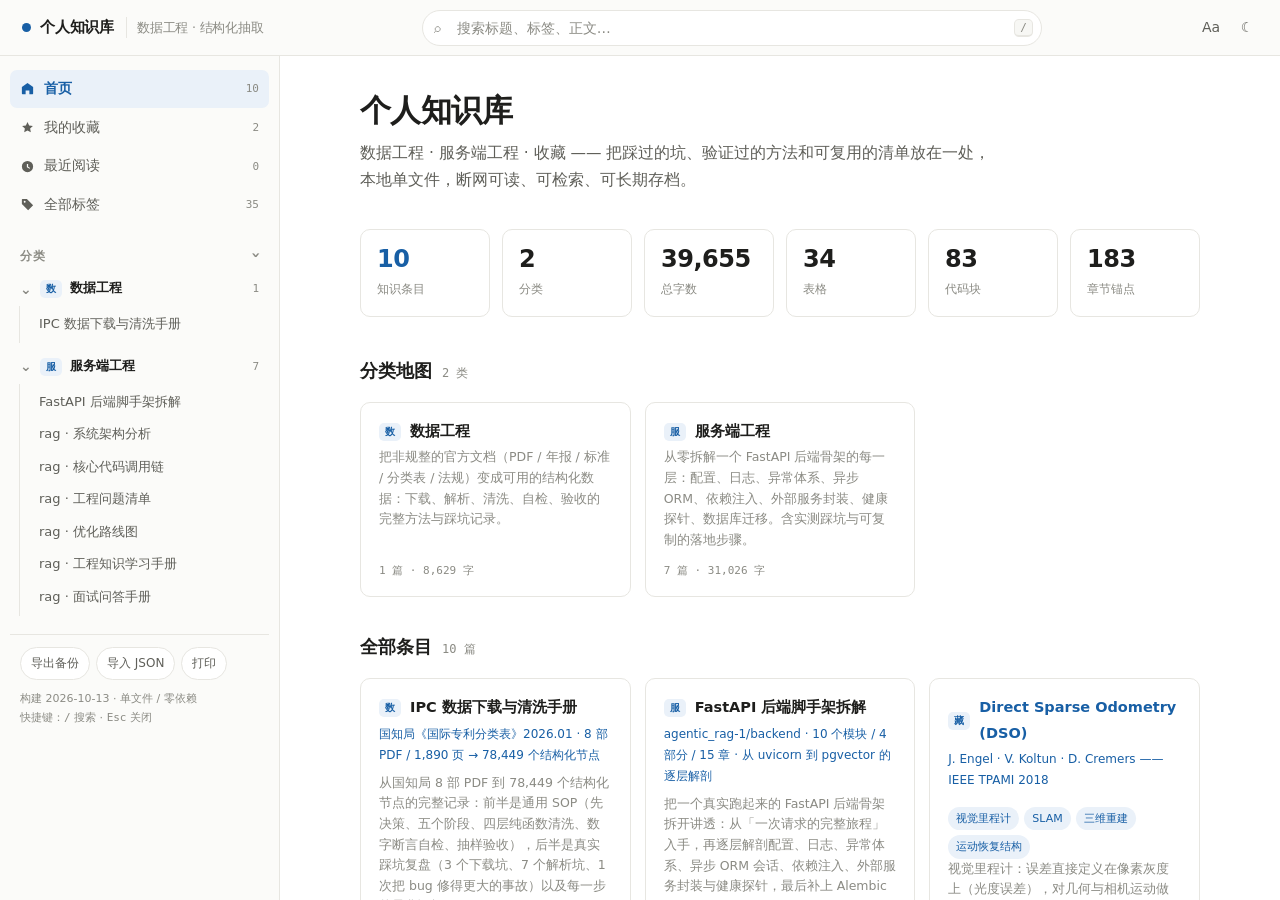
==== commit ce00f648: "docs: clarify rag source paths and record publication" ====
--- a/index.html
+++ b/index.html
@@ -423,7 +423,7 @@
 <div id="panel"></div>
 <div id="scrim"></div>
 <div id="toast"></div>
-<script id="kb-data" type="application/json">{"meta":{"title":"个人知识库","subtitle":"数据工程 · 服务端工程 · 收藏","built":"2026-10-13","source":"自建技术笔记：由原始项目文档整理而成","stats":{"arts":10,"exts":2,"cats":2,"words":39373,"tables":34,"code":83,"anchors":183,"read":97}},"cats":[{"id":"data-eng","name":"数据工程","icon":"数","desc":"把非规整的官方文档（PDF / 年报 / 标准 / 分类表 / 法规）变成可用的结构化数据：下载、解析、清洗、自检、验收的完整方法与踩坑记录。"},{"id":"backend-eng","name":"服务端工程","icon":"服","desc":"从零拆解一个 FastAPI 后端骨架的每一层：配置、日志、异常体系、异步 ORM、依赖注入、外部服务封装、健康探针、数据库迁移。含实测踩坑与可复制的落地步骤。"},{"id":"bookmarks","name":"收藏","icon":"藏","nav":true,"desc":"值得反复看的外部资料：论文、规范、开源项目。库内只留卡片（标题、出处、关键词、一段短摘要），点一下直达原文 —— 不占本地体积，也不会因为原文更新而过时。"}],"arts":[{"order":1,"id":"ipc-handbook","cat":"data-eng","title":"IPC 数据下载与清洗手册","kicker":"国知局《国际专利分类表》2026.01 · 8 部 PDF / 1,890 页 → 78,449 个结构化节点","summary":"从国知局 8 部 PDF 到 78,449 个结构化节点的完整记录：前半是通用 SOP（先决策、五个阶段、四层纯函数清洗、数字断言自检、抽样验收），后半是真实踩坑复盘（3 个下载坑、7 个解析坑、1 次把 bug 修得更大的事故）以及每一步的量化证据。","tags":["IPC","国知局","PDF 解析","数据清洗","ETL","SOP","踩坑复盘","结构化抽取","专利"],"html":"<section class=\"part first\" id=\"ipc-handbook--part-1\"><h2 id=\"ipc-handbook--part-1-title\" class=\"part-title\">第一部分 · 通用 SOP<\/h2><p class=\"part-lead\">下次做同类任务时照着做的操作手册：怎么判断路线、五个阶段、每层的设计要点、陷阱速查表。<\/p><blockquote>\n<p>面向\"官方文档 / 年报 / 标准 / 分类表 / 法规\"这类<strong>排版不规整但内容有结构<\/strong>的 PDF。\n本文是<strong>操作手册<\/strong>（下次照着做）；踩坑细节见 <code>踩坑与解决方案.md<\/code>。\n案例来源：国知局 IPC 分类表 8 部 PDF → 78,449 节点。<\/p>\n<\/blockquote>\n<hr />\n<h3 id=\"ipc-handbook--p1-0-5\">0. 先做决策：走哪条路（5 分钟）<\/h3>\n<p><strong>别急着写解析代码。<\/strong> 先花 5 分钟回答三个问题，它们决定后面所有工作量：<\/p>\n<div class=\"tw\"><table>\n<thead>\n<tr>\n<th>问题<\/th>\n<th>怎么答<\/th>\n<th>影响<\/th>\n<\/tr>\n<\/thead>\n<tbody>\n<tr>\n<td><strong>① 有没有文本层？<\/strong><\/td>\n<td>抽一页看字数；看 PDF 元数据 <code>Producer<\/code><\/td>\n<td>没有 → 必须 OCR（MinerU / DeepDoc / TextIn），工作量 ×3<\/td>\n<\/tr>\n<tr>\n<td><strong>② 排版规整吗？<\/strong><\/td>\n<td><code>Producer<\/code> 是谁<\/td>\n<td><code>Microsoft Excel/Word<\/code> → 大概率规整但有怪癖；扫描件 → OCR<\/td>\n<\/tr>\n<tr>\n<td><strong>③ 层级怎么表达？<\/strong><\/td>\n<td>看缩进 / 点号 / 编号<\/td>\n<td>显式编码（点号、缩进）→ 可解析；纯靠视觉缩进 → 需版面还原<\/td>\n<\/tr>\n<\/tbody>\n<\/table><\/div>\n<h4 id=\"ipc-handbook--p1-_1\">探测脚本（直接跑，别改）<\/h4>\n<pre><code class=\"language-python\">from pypdf import PdfReader\n\nr = PdfReader(&quot;sample.pdf&quot;)\nprint(&quot;页数:&quot;, len(r.pages))\nprint(&quot;元数据:&quot;, dict(r.metadata or {}))          # ← Producer 是关键线索\n\nfor i in [0, 1, len(r.pages) // 2]:              # 首页 / 次页 / 中间页\n    t = r.pages[i].extract_text() or &quot;&quot;\n    print(f&quot;\\n===== page {i+1}  len={len(t)} =====&quot;)\n    print(repr(t[:500]))                          # ← repr 才看得到全角空格/制表符\n<\/code><\/pre>\n<p><strong>判读<\/strong>：<\/p>\n<ul>\n<li><code>len(t)<\/code> 接近 0 或全是乱码符号 → <strong>无文本层<\/strong>，转 OCR<\/li>\n<li><code>len(t)<\/code> 正常、中文可读 → 有文本层，进入解析路线<\/li>\n<li>元数据里 <code>Producer: Microsoft Office Excel 2007<\/code> → <strong>原始文件是从 Excel 导出的<\/strong>，\n  意味着：文本层完整，但<strong>单元格宽度会决定换行位置<\/strong> → 排版必然不规整<\/li>\n<\/ul>\n<blockquote>\n<p>⚠️ 用 <code>repr()<\/code> 而不是 <code>print()<\/code>。全角空格 <code>\\u3000<\/code>、制表符、零宽字符在终端里<strong>看不见<\/strong>，\n而它们往往是后面最致命的判据。<\/p>\n<\/blockquote>\n<hr />\n<h3 id=\"ipc-handbook--p1-1\">1. 五个阶段<\/h3>\n<pre><code>Stage 0  侦察      ── 摸清格式，产出&quot;格式侦察报告&quot;\nStage 1  下载      ── 拿到原始文件 + 可追溯清单\nStage 2  清洗      ── 4 层纯函数，逐层转换\nStage 3  自检      ── 数字断言，error / warn 分级\nStage 4  抽样验收  ── 人工核对，交付\n<\/code><\/pre>\n<p><strong>铁律：不要跳 Stage 0。<\/strong> 我在 IPC 项目上如果在 H 部之外没做全量形态统计，\n后面所有正则都会建立在错误假设上。<\/p>\n<hr />\n<h3 id=\"ipc-handbook--p1-2-stage-0\">2. Stage 0：格式侦察报告<\/h3>\n<p><strong>目标<\/strong>：用数据回答下面 6 个问题，写成一份可以给自己看的报告。<\/p>\n<div class=\"tw\"><table>\n<thead>\n<tr>\n<th>#<\/th>\n<th>问题<\/th>\n<th>为什么必须问<\/th>\n<\/tr>\n<\/thead>\n<tbody>\n<tr>\n<td>1<\/td>\n<td>有几种\"节点行\"形态？各多少？<\/td>\n<td>决定用同行正则还是行状态机<\/td>\n<\/tr>\n<tr>\n<td>2<\/td>\n<td>层级怎么表达？连续吗？<\/td>\n<td>决定父子关系怎么建<\/td>\n<\/tr>\n<tr>\n<td>3<\/td>\n<td>条目被折行了吗？折几种？<\/td>\n<td>决定要不要 merge 层<\/td>\n<\/tr>\n<tr>\n<td>4<\/td>\n<td>夹带了哪些\"非条目\"内容？<\/td>\n<td>索引 / 附注 / 跨类目表会伪装成条目<\/td>\n<\/tr>\n<tr>\n<td>5<\/td>\n<td>页眉页脚长什么样？<\/td>\n<td>必须精确剔除，否则混进标题<\/td>\n<\/tr>\n<tr>\n<td>6<\/td>\n<td><strong>全文搜目标业务词，命中几次？<\/strong><\/td>\n<td>提前否掉错误的技术路线<\/td>\n<\/tr>\n<\/tbody>\n<\/table><\/div>\n<h4 id=\"ipc-handbook--p1-_2\">侦察脚本骨架<\/h4>\n<pre><code class=\"language-python\">import re\nfrom collections import Counter\nfrom pypdf import PdfReader\n\nHEAD = re.compile(r&quot;^页眉的样子$&quot;)\nFOOT = re.compile(r&quot;^页脚的样子$&quot;)\n\nlines = []\nfor p in PdfReader(&quot;sample.pdf&quot;).pages:\n    for ln in (p.extract_text() or &quot;&quot;).split(&quot;\\n&quot;):\n        if ln.strip() and not HEAD.match(ln) and not FOOT.match(ln):\n            lines.append(ln.rstrip())\n\n# 问题 1：形态统计 —— 先假设几种候选正则，统计各自命中数\nCANDS = {\n    &quot;形态A(同行带标题)&quot;: re.compile(r&quot;^CODE\\s+\\S&quot;),\n    &quot;形态B(号独占行)&quot;:   re.compile(r&quot;^CODE$&quot;),\n}\nfor name, pat in CANDS.items():\n    hits = [l for l in lines if pat.match(l)]\n    print(f&quot;{name}: {len(hits)}&quot;)\n    for l in hits[:3]:\n        print(&quot;   &quot;, repr(l[:80]))\n\n# 问题 3：折行检测 —— 上一行没说完就换行\nBREAK_TAIL = re.compile(r&quot;[，、；,;：:）)]\\s*$&quot;)\ntrunc = [l for l in lines if BREAK_TAIL.search(l)]\nprint(f&quot;\\n疑似折断续行: {len(trunc)}&quot;)\nfor l in trunc[:5]:\n    print(&quot;   &quot;, repr(l[-60:]))\n\n# 问题 4：非条目内容\nfor kw in [&quot;索引&quot;, &quot;附注&quot;, &quot;注&quot;]:\n    print(f&quot;含「{kw}」的行: {sum(1 for l in lines if kw in l)}&quot;)\n\n# 问题 6：业务词语料探测（最重要的一步，见下）\ntxt = &quot;\\n&quot;.join(lines)\nfor w in [&quot;物联网&quot;, &quot;传感器&quot;, &quot;智能&quot;]:\n    print(f&quot;  {w} -&gt; {txt.count(w)} 次&quot;)\n<\/code><\/pre>\n<h4 id=\"ipc-handbook--p1-6\">🔑 问题 6 为什么最重要<\/h4>\n<p>在 IPC 项目里，这一步<strong>直接否掉了两条技术路线<\/strong>：<\/p>\n<pre><code>H 部全文搜「物联网」→ 0 次命中\n但正确答案在里面：H04L67/12「适用于…传感器网络、汽车网络或远程计量网络」\n<\/code><\/pre>\n<p>→ 结论：<strong>纯关键词检索不可行（0 命中），训分类器也不可行（无标注 + 7.8 万类）<\/strong>。\n必须走「LLM 概念桥接 + 检索召回 + cross-encoder 重排」。<\/p>\n<blockquote>\n<p><strong>清洗前顺手做一次目标场景的语料探测，能提前否掉错误的技术路线。<\/strong>\n这一步成本 1 分钟，收益可能是几周。<\/p>\n<\/blockquote>\n<hr />\n<h3 id=\"ipc-handbook--p1-3-stage-1\">3. Stage 1：下载<\/h3>\n<p><strong>7 条动作<\/strong>，逐条都对应一个踩过的坑：<\/p>\n<div class=\"tw\"><table>\n<thead>\n<tr>\n<th>#<\/th>\n<th>动作<\/th>\n<th>为什么<\/th>\n<\/tr>\n<\/thead>\n<tbody>\n<tr>\n<td>1<\/td>\n<td><strong>链接从页面实时解析<\/strong>，不硬编码<\/td>\n<td>附件 URL 常带 hash，改版即失效<\/td>\n<\/tr>\n<tr>\n<td>2<\/td>\n<td>带 <code>User-Agent<\/code> + 页面 URL 作 <code>Referer<\/code><\/td>\n<td>政府站 WAF 会挡裸请求<\/td>\n<\/tr>\n<tr>\n<td>3<\/td>\n<td><strong>检测 gzip 并手动解压<\/strong><\/td>\n<td><code>urllib<\/code> 不自动解压；curl 会——所以 curl 测试会骗你<\/td>\n<\/tr>\n<tr>\n<td>4<\/td>\n<td>记录<strong>字节数 / md5 / 页数<\/strong><\/td>\n<td>可判定\"源文件是否变过\"，可复现<\/td>\n<\/tr>\n<tr>\n<td>5<\/td>\n<td>脚本<strong>幂等<\/strong>：已存在则跳过，<code>--force<\/code> 重下<\/td>\n<td>反复重跑不心疼<\/td>\n<\/tr>\n<tr>\n<td>6<\/td>\n<td>存储路径<strong>按语义命名<\/strong>（<code>A.pdf<\/code> 而非 hash）<\/td>\n<td>后面代码好读<\/td>\n<\/tr>\n<tr>\n<td>7<\/td>\n<td>写 <code>downloads.json<\/code> 清单<\/td>\n<td>交付时可追溯<\/td>\n<\/tr>\n<\/tbody>\n<\/table><\/div>\n<pre><code class=\"language-python\">import gzip, hashlib, urllib.request\n\nOPENER = urllib.request.build_opener(urllib.request.ProxyHandler({}))  # 直连，不走代理\nUA = &quot;Mozilla/5.0 (Macintosh; Intel Mac OS X 10_15_7) AppleWebKit/537.36 (KHTML, like Gecko) Chrome/120.0.0.0 Safari/537.36&quot;\n\ndef fetch(url, referer=None, timeout=180) -&gt; bytes:\n    req = urllib.request.Request(url)\n    req.add_header(&quot;User-Agent&quot;, UA)\n    req.add_header(&quot;Accept&quot;, &quot;*/*&quot;)\n    req.add_header(&quot;Accept-Language&quot;, &quot;zh-CN,zh;q=0.9&quot;)\n    if referer:\n        req.add_header(&quot;Referer&quot;, referer)\n    with OPENER.open(req, timeout=timeout) as resp:\n        data = resp.read()\n    if data[:2] == b&quot;\\x1f\\x8b&quot;:            # ← 站点强制 gzip，urllib 不会自动解压\n        data = gzip.decompress(data)\n    return data\n<\/code><\/pre>\n<hr />\n<h3 id=\"ipc-handbook--p1-4-stage-2-4\">4. Stage 2：清洗 = 4 层纯函数<\/h3>\n<p><strong>核心设计：把清洗拆成 4 个独立可测的纯函数层。<\/strong> 每层只做一件事，\n输入输出都是简单类型，可以单独拿出来跑、单独写断言。<\/p>\n<pre><code>raw/A.pdf\n   │\n   │  ① read_lines   去页眉页脚 + 按页顺序取行\n   ▼\nlist[str]  物理行        13864 行\n   │\n   │  ② merge_lines  折行拼接（只拦&quot;会造成假条目&quot;的行）\n   ▼\nlist[str]  逻辑行        13773 行      ← 两者都打印，用来抓&quot;过度合并&quot;\n   │\n   │  ③ parse_dept   行状态机 → 节点\n   ▼\nlist[dict] 原始节点      {code, kind, dot_level, title, notes, index}\n   │\n   │  ④ build        补 parent / ancestors / title_path\n   ▼\nlist[dict] 成品节点      78449 个\n<\/code><\/pre>\n<h4 id=\"ipc-handbook--p1-_3\">每层的职责边界（不要混）<\/h4>\n<div class=\"tw\"><table>\n<thead>\n<tr>\n<th>层<\/th>\n<th>只做<\/th>\n<th>绝不做<\/th>\n<\/tr>\n<\/thead>\n<tbody>\n<tr>\n<td>① <code>read_lines<\/code><\/td>\n<td>剔除页眉页脚；捕获版本号<\/td>\n<td>不做任何合并、不做判断<\/td>\n<\/tr>\n<tr>\n<td>② <code>merge_lines<\/code><\/td>\n<td>处理\"折行造成的假条目\"<\/td>\n<td>不解析结构、不识别节点类型<\/td>\n<\/tr>\n<tr>\n<td>③ <code>parse_dept<\/code><\/td>\n<td>行状态机；区分条目 / 附注 / 索引<\/td>\n<td><strong>不算父子关系<\/strong><\/td>\n<\/tr>\n<tr>\n<td>④ <code>build<\/code><\/td>\n<td>用点号层级 + 出现顺序建父子链<\/td>\n<td>不改标题、不重新分词<\/td>\n<\/tr>\n<\/tbody>\n<\/table><\/div>\n<h4 id=\"ipc-handbook--p1-2merge_lines\">②<code>merge_lines<\/code> 的设计要点（最容易写错的一层）<\/h4>\n<p><strong>触发条件要收紧到最小<\/strong>：<\/p>\n<pre><code class=\"language-python\">def merge_lines(lines: list[str]) -&gt; list[str]:\n    &quot;&quot;&quot;只拦截【以分类号开头】的行 —— 因为只有它们会被误认成新条目。&quot;&quot;&quot;\n    out = []\n    for raw in lines:\n        s = raw.strip()\n        if out:\n            prev = out[-1]\n            # 分支 A：编号被从中间切开（'E04D13/03' + '5 ..' → 'E04D13/035'）\n            #         注意【不加空格】，两截本属同一个串\n            if RE_BARE_CODE.match(prev) and RE_SPLIT_TAIL.match(s):\n                out[-1] = f&quot;{prev}{s}&quot;\n                continue\n            # 分支 B：当前行以编号开头，但其实是上一行折下来的尾巴\n            if RE_CODE_START.match(s):\n                unbalanced = prev.count(&quot;（&quot;) &gt; prev.count(&quot;）&quot;) or prev.count(&quot;(&quot;) &gt; prev.count(&quot;)&quot;)\n                if unbalanced or prev.endswith((&quot;，&quot;, &quot;,&quot;, &quot;；&quot;, &quot;;&quot;, &quot;、&quot;)):\n                    out[-1] = f&quot;{prev} {s}&quot;\n                    continue\n        out.append(s)\n    return out\n<\/code><\/pre>\n<p><strong>三条心法<\/strong>：<\/p>\n<ol>\n<li><strong>不要对所有行做\"续行判断\"<\/strong> —— 会<strong>连锁吞并<\/strong>（并入的行自身又以标点结尾，于是继续吞下一行）。\n   实测把 A 部 13864 行压成 1374 行、E 部 4819 行压成 70 行。<\/li>\n<li><strong>判据要能从\"正当性\"推导<\/strong>：断句标点 <code>，、；<\/code> 可以放心收，因为\n   <strong>真正的条目行一律以 <code>[yyyy.mm]<\/code> 版本号结尾，不会以标点结尾<\/strong>。<\/li>\n<li><strong>每层都打印行数<\/strong>。这是抓住过度合并的唯一手段。<\/li>\n<\/ol>\n<h4 id=\"ipc-handbook--p1-3parse_dept\">③<code>parse_dept<\/code> 的设计要点（行状态机）<\/h4>\n<pre><code class=\"language-python\">mode = &quot;idle&quot;          # idle | title | notes | index\ncur  = None            # 当前节点\nbuf  = []              # 标题缓冲（同行标题也当第一条）\n<\/code><\/pre>\n<ul>\n<li><strong>遇到结构行 → <code>commit()<\/code> 落盘当前节点，再 <code>start()<\/code> 新节点<\/strong><\/li>\n<li><strong>非结构行 → 按 <code>mode<\/code> 归集<\/strong>（标题 / 附注 / 索引）<\/li>\n<\/ul>\n<p>必须处理的三类\"伪装者\"：<\/p>\n<div class=\"tw\"><table>\n<thead>\n<tr>\n<th>伪装者<\/th>\n<th>长相<\/th>\n<th>判据<\/th>\n<\/tr>\n<\/thead>\n<tbody>\n<tr>\n<td>索引条目<\/td>\n<td>编号后跟<strong>组号或另一编号<\/strong>（不是中文标题）<\/td>\n<td>看编号后紧跟的是不是 <code>\\d+/\\d+<\/code> 或 <code>[A-H]\\d{2}<\/code><\/td>\n<\/tr>\n<tr>\n<td>附注正文里的引用<\/td>\n<td><code>H02P6/26　优先于…<\/code><\/td>\n<td><strong>编号后是全角空格 <code>\\u3000<\/code><\/strong>——真条目一律半角<\/td>\n<\/tr>\n<tr>\n<td>已定义过的编号<\/td>\n<td>同一个编号第二次出现<\/td>\n<td>编号在正文里<strong>只定义一次<\/strong>，再出现必是引用<\/td>\n<\/tr>\n<\/tbody>\n<\/table><\/div>\n<p>再加<strong>两道归属校验<\/strong>（缺一不可）：<\/p>\n<pre><code class=\"language-python\"># ① 编号前缀必须与当前文件所属大类一致（跨篇引用只可能出现在正文里）\nm.group(1)[0] == self_prefix\n# ② 条目必须属于当前所处的小类（小类下所有条目都以该小类号开头）\nm.group(1)[:4] == cur_subclass\n<\/code><\/pre>\n<h4 id=\"ipc-handbook--p1-4build\">④<code>build<\/code> 的设计要点（层级）<\/h4>\n<p><strong>唯一依据：缩进层级（点号个数）+ 出现顺序。<\/strong><\/p>\n<pre><code class=\"language-python\"># ✅ 正确：取「层级 &lt;= 当前层级」的【最深】祖先\nkey = max((k for k in stack if k &lt;= dl), default=None)\nparent = stack[key] if key is not None else None\nstack = {k: v for k, v in stack.items() if k &lt; dl + 1}\nstack[dl + 1] = n\n<\/code><\/pre>\n<p>两个陷阱：<\/p>\n<ul>\n<li>❌ <strong>不要用编号数值推父级<\/strong>（<code>1/02<\/code> 的父级不一定是 <code>1/01<\/code>）<\/li>\n<li>❌ <strong>不要用 <code>stack[max(stack)]<\/code> 兜底<\/strong> —— 层级会跳号（实测有从 0 直接跳到 2 的），\n  这会把<strong>同级<\/strong>节点串成父子链（实测串出 31 层假层级）<\/li>\n<\/ul>\n<hr />\n<h3 id=\"ipc-handbook--p1-5-stage-3\">5. Stage 3：自检 = 数字断言<\/h3>\n<p><strong>原则：所有判断都来自可复现的数字，不靠肉眼。<\/strong><\/p>\n<div class=\"tw\"><table>\n<thead>\n<tr>\n<th>检查项<\/th>\n<th>判据<\/th>\n<th>分级<\/th>\n<\/tr>\n<\/thead>\n<tbody>\n<tr>\n<td>重复编号<\/td>\n<td>编号唯一（<code>Counter<\/code> 后取 &gt;1 的）<\/td>\n<td>error<\/td>\n<\/tr>\n<tr>\n<td>孤儿节点<\/td>\n<td>每个 <code>parent<\/code> 都存在于集合里<\/td>\n<td>error<\/td>\n<\/tr>\n<tr>\n<td>层级链断裂<\/td>\n<td>非根节点必须有 <code>ancestors<\/code><\/td>\n<td>error<\/td>\n<\/tr>\n<tr>\n<td><strong>最大祖先链深度<\/strong><\/td>\n<td><strong>等于理论值<\/strong>（本项目 = 12）<\/td>\n<td>error<\/td>\n<\/tr>\n<tr>\n<td>标题混入页眉<\/td>\n<td>任一标题不含页眉文本<\/td>\n<td>error<\/td>\n<\/tr>\n<tr>\n<td>空标题节点<\/td>\n<td>见下方\"源缺失 vs 解析缺陷\"<\/td>\n<td><strong>warn<\/strong><\/td>\n<\/tr>\n<tr>\n<td>无子节点的中间层节点<\/td>\n<td>（本项目 = 0）<\/td>\n<td>error<\/td>\n<\/tr>\n<tr>\n<td>标题异常长<\/td>\n<td>超过阈值（本项目 &gt;180 字）<\/td>\n<td>warn<\/td>\n<\/tr>\n<\/tbody>\n<\/table><\/div>\n<h4 id=\"ipc-handbook--p1-_4\">为什么要算\"理论值\"<\/h4>\n<p>「最大祖先链深度 = 12」这个数字是<strong>可以事先推导的<\/strong>：\n<code>部 / 大类 / 小类 / 大组 + 8 级小组 = 12<\/code>。\n所以它是<strong>硬判据<\/strong>——超出就是错，不需要人判断。<strong>能算理论值的指标最有价值。<\/strong><\/p>\n<h4 id=\"ipc-handbook--p1-error-warn\">error / warn 分级<\/h4>\n<pre><code class=\"language-python\">def add(name, value, ok, detail=&quot;&quot;, severity=&quot;error&quot;):\n    ...\n\nreturn 0 if all(c[&quot;ok&quot;] for c in checks if c[&quot;severity&quot;] == &quot;error&quot;) else 2\n<\/code><\/pre>\n<blockquote>\n<p><strong>源数据本身的问题不该让流水线红掉，但必须被看见。<\/strong>\n本项目有 8 个节点标题在源 PDF 里就是空的 → 标 <code>warn<\/code>，退出码只由 <code>error<\/code> 决定。<\/p>\n<\/blockquote>\n<h4 id=\"ipc-handbook--p1-_5\">\"源缺失\"还是\"我抽取丢了\"？用交叉验证定责<\/h4>\n<p><strong>别猜，用两条独立证据<\/strong>：<\/p>\n<ol>\n<li><strong>换算法<\/strong>：用 <code>pypdf<\/code> 的 <code>extraction_mode=\"layout\"<\/code>（按坐标排版抽取，与默认模式算法完全不同）复核 → 该行依然空<\/li>\n<li><strong>语义反证<\/strong>：按标准该有的关键词，<strong>全文搜零命中<\/strong>\n   （<code>C12N9/04<\/code> 应为\"作用于 CH-OH 基团的氧化还原酶\"，全文搜 <code>CH-OH<\/code> → 0 次）<\/li>\n<\/ol>\n<p>两条都指向\"源文件缺内容\" → 标 <code>warn<\/code> 放行，并在交付说明里点出来。<\/p>\n<hr />\n<h3 id=\"ipc-handbook--p1-6-stage-4\">6. Stage 4：抽样验收<\/h3>\n<p>三类样本，缺一不可：<\/p>\n<ol>\n<li><strong>关键节点<\/strong>：过程中出过问题的每一处（本项目抽查 <code>C14B<\/code> / <code>B62J37/00<\/code> / <code>F41A<\/code> 等）<\/li>\n<li><strong>随机抽样<\/strong>：<code>random.seed(固定值)<\/code> + <code>random.sample(nodes, 10)<\/code>（<strong>固定种子，可复现<\/strong>）<\/li>\n<li><strong>结构统计<\/strong>：深度分布、父子比、空字段数<\/li>\n<\/ol>\n<hr />\n<h3 id=\"ipc-handbook--p1-7\">7. 通用陷阱速查表<\/h3>\n<div class=\"tw\"><table>\n<thead>\n<tr>\n<th>#<\/th>\n<th>陷阱<\/th>\n<th>症状<\/th>\n<th>对策<\/th>\n<\/tr>\n<\/thead>\n<tbody>\n<tr>\n<td>1<\/td>\n<td><strong>HTTP 强制 gzip<\/strong><\/td>\n<td>响应体明显短一截、正则全都匹配不到<\/td>\n<td>检测 <code>\\x1f\\x8b<\/code> 头部并解压<\/td>\n<\/tr>\n<tr>\n<td>2<\/td>\n<td><strong>换客户端后默认行为变了<\/strong><\/td>\n<td>curl 好使、代码不好使<\/td>\n<td>检查解压/重定向/代理/超时四项差异<\/td>\n<\/tr>\n<tr>\n<td>3<\/td>\n<td><strong>全角空格 / 全角斜杠<\/strong><\/td>\n<td>分裂出重复条目、匹配漏掉<\/td>\n<td><code>repr()<\/code> 看原文；把全角当<strong>判据<\/strong>用<\/td>\n<\/tr>\n<tr>\n<td>4<\/td>\n<td><strong>同一种节点多种排版<\/strong><\/td>\n<td>换页/换部就漏统计<\/td>\n<td>行状态机 + 标题部分设为可选<\/td>\n<\/tr>\n<tr>\n<td>5<\/td>\n<td><strong>折行把编号顶到行首<\/strong><\/td>\n<td>多出假条目，甚至抢走真编号<\/td>\n<td>merge 层，只拦\"以编号开头\"的行<\/td>\n<\/tr>\n<tr>\n<td>6<\/td>\n<td><strong>编号被从中间切开<\/strong><\/td>\n<td>出现半个编号 + 纯数字行<\/td>\n<td>拼接时<strong>不加空格<\/strong><\/td>\n<\/tr>\n<tr>\n<td>7<\/td>\n<td><strong>过度合并（修 bug 引入新 bug）<\/strong><\/td>\n<td>行数暴跌<\/td>\n<td>每层打印行数；触发条件收紧到最小<\/td>\n<\/tr>\n<tr>\n<td>8<\/td>\n<td><strong>用数值推父子关系<\/strong><\/td>\n<td>层级看起来对、深挖全错<\/td>\n<td>只用\"层级 + 出现顺序\"<\/td>\n<\/tr>\n<tr>\n<td>9<\/td>\n<td><strong>层级跳号<\/strong><\/td>\n<td>假深度爆炸<\/td>\n<td>取\"层级 ≤ 当前的最深祖先\"<\/td>\n<\/tr>\n<tr>\n<td>10<\/td>\n<td><strong>正文引用被当成条目<\/strong><\/td>\n<td>重复编号<\/td>\n<td>归属校验 ×2 + 重复即引用 + 全角空格<\/td>\n<\/tr>\n<tr>\n<td>11<\/td>\n<td><strong>索引区/附注区没隔离<\/strong><\/td>\n<td>凭空多出一批节点<\/td>\n<td>mode 状态机分区 + 区域结束条件<\/td>\n<\/tr>\n<tr>\n<td>12<\/td>\n<td><strong>页眉混进标题<\/strong><\/td>\n<td>标题里有页眉文字<\/td>\n<td>先剔页眉，<strong>再<\/strong>做折行合并（顺序不能反）<\/td>\n<\/tr>\n<tr>\n<td>13<\/td>\n<td><strong>根节点靠正文建<\/strong><\/td>\n<td>根节点数量对不上<\/td>\n<td>内置权威清单兜底<\/td>\n<\/tr>\n<\/tbody>\n<\/table><\/div>\n<hr />\n<h3 id=\"ipc-handbook--p1-8\">8. 下次的行动清单<\/h3>\n<p><strong>开工前<\/strong><\/p>\n<ul>\n<li><span class=\\\"cb\\\"><\/span>跑探测脚本，确认有没有文本层（没有 → 转 OCR，工作量重估）<\/li>\n<li><span class=\\\"cb\\\"><\/span>看 <code>Producer<\/code>，判断是谁生成的、可能的排版怪癖<\/li>\n<li><span class=\\\"cb\\\"><\/span><strong>全量<\/strong>统计节点行形态（不要只测一个样本就说\"我看懂了\"）<\/li>\n<li><span class=\\\"cb\\\"><\/span>找\"层级怎么表达\"<\/li>\n<li><span class=\\\"cb\\\"><\/span><strong>全文搜目标业务词<\/strong>，评估检索/分类路线的可行性<\/li>\n<li><span class=\\\"cb\\\"><\/span>写一份\"格式侦察报告\"，把上面所有数字记下来<\/li>\n<\/ul>\n<p><strong>写代码时<\/strong><\/p>\n<ul>\n<li><span class=\\\"cb\\\"><\/span>下载脚本：链接实时解析 + UA/Referer + gzip 检测 + md5 清单 + 幂等<\/li>\n<li><span class=\\\"cb\\\"><\/span>清洗拆成 4 层纯函数：<code>read_lines<\/code> / <code>merge_lines<\/code> / <code>parse<\/code> / <code>build<\/code><\/li>\n<li><span class=\\\"cb\\\"><\/span><strong>每层打印输入输出行数/条数<\/strong><\/li>\n<li><span class=\\\"cb\\\"><\/span>折行合并的触发条件<strong>收紧到最小<\/strong><\/li>\n<li><span class=\\\"cb\\\"><\/span>父子关系只用\"层级 + 顺序\"<\/li>\n<li><span class=\\\"cb\\\"><\/span>三类伪装者判据齐备（索引 / 引用 / 全角空格）<\/li>\n<\/ul>\n<p><strong>交付前<\/strong><\/p>\n<ul>\n<li><span class=\\\"cb\\\"><\/span>自检清单全绿，<code>error<\/code> 级为 0<\/li>\n<li><span class=\\\"cb\\\"><\/span>源数据缺失的项标 <code>warn<\/code> 并在文档里点明<\/li>\n<li><span class=\\\"cb\\\"><\/span>关键节点 + 固定种子随机抽样各核对一遍<\/li>\n<li><span class=\\\"cb\\\"><\/span>写 README：产物格式、字段含义、重跑命令、已知问题<\/li>\n<li><span class=\\\"cb\\\"><\/span>脚本幂等，能反复重跑<\/li>\n<\/ul>\n<hr />\n<h3 id=\"ipc-handbook--p1-9-sop-ipc\">9. 本项目对照表（把 SOP 映射到 IPC 代码）<\/h3>\n<div class=\"tw\"><table>\n<thead>\n<tr>\n<th>SOP 阶段<\/th>\n<th>IPC 里的落点<\/th>\n<\/tr>\n<\/thead>\n<tbody>\n<tr>\n<td>Stage 1 下载<\/td>\n<td><code>scripts/00_download.py<\/code><\/td>\n<\/tr>\n<tr>\n<td>Stage 2① 物理行<\/td>\n<td><code>read_lines()<\/code><\/td>\n<\/tr>\n<tr>\n<td>Stage 2② 逻辑行<\/td>\n<td><code>merge_lines()<\/code><\/td>\n<\/tr>\n<tr>\n<td>Stage 2③ 状态机<\/td>\n<td><code>parse_dept()<\/code> + <code>classify()<\/code> + <code>looks_like_index_entry()<\/code><\/td>\n<\/tr>\n<tr>\n<td>Stage 2④ 层级<\/td>\n<td><code>build()<\/code><\/td>\n<\/tr>\n<tr>\n<td>Stage 3 自检<\/td>\n<td><code>main()<\/code> 里的 <code>checks<\/code> 列表 → <code>data/ipc_meta.json<\/code><\/td>\n<\/tr>\n<tr>\n<td>Stage 4 抽样<\/td>\n<td>一次性脚本（见 <code>docs/踩坑与解决方案.md<\/code> 的验证片段）<\/td>\n<\/tr>\n<tr>\n<td>格式侦察报告<\/td>\n<td>本文档第 2 节 + <code>README.md<\/code> 的\"解析要点\"<\/td>\n<\/tr>\n<\/tbody>\n<\/table><\/div><\/section><section class=\"part\" id=\"ipc-handbook--part-2\"><h2 id=\"ipc-handbook--part-2-title\" class=\"part-title\">第二部分 · 踩坑复盘<\/h2><p class=\"part-lead\">这次实际踩到的坑：现象、根因、怎么发现的、怎么修的、怎么验证的。<\/p><blockquote>\n<p>项目：<code>patent_dev/ipc/<\/code>　｜　数据源：国知局《国际专利分类表》2026.01 版（8 部 PDF）\n规模：1890 页 / 34.16 MB → <strong>78,449 个结构化节点<\/strong>\n这份文档记录<strong>每一步为什么会错、怎么发现的、怎么修的<\/strong>，可迁移到其他\"非规整 PDF → 结构化数据\"任务。<\/p>\n<\/blockquote>\n<hr />\n<h3 id=\"ipc-handbook--p2-0\">0. 一页速览<\/h3>\n<div class=\"tw\"><table>\n<thead>\n<tr>\n<th>环节<\/th>\n<th>坑数<\/th>\n<th>最贵的一个<\/th>\n<\/tr>\n<\/thead>\n<tbody>\n<tr>\n<td>下载链路<\/td>\n<td>3<\/td>\n<td>站点强制 gzip，<code>urllib<\/code> 不自动解压 → 页面\"只有 2165 字节\"<\/td>\n<\/tr>\n<tr>\n<td>解析清洗<\/td>\n<td>7<\/td>\n<td>折行把分类号顶到行首 → 假条目 + 抢占 code + 层级链断裂<\/td>\n<\/tr>\n<tr>\n<td>自我修复<\/td>\n<td>1<\/td>\n<td><strong>修 bug 引入更大的 bug<\/strong>：过度合并把 A 部 13864 行压成 1374 行<\/td>\n<\/tr>\n<\/tbody>\n<\/table><\/div>\n<p><strong>最终结果<\/strong>：8 项自检全绿，重复分类号 0、孤儿节点 0、层级链断裂 0、最大祖先链深度 12（理论值）。<\/p>\n<hr />\n<h3 id=\"ipc-handbook--p2-1\">1. 下载链路<\/h3>\n<h4 id=\"ipc-handbook--p2-1-1-2165\">坑 1-1　页面只回来 2165 字节（★ 最隐蔽）<\/h4>\n<p><strong>现象<\/strong><\/p>\n<p>下载脚本\"跑通了\"，但解析页面后找不到任何一个附件链接。日志显示响应体只有 <strong>2165 字节<\/strong>，而真实页面是 <strong>8310 字节<\/strong>。<\/p>\n<p><strong>根因<\/strong><\/p>\n<p>国知局站点对<strong>所有响应强制 gzip 压缩<\/strong>（<code>Content-Encoding: gzip<\/code>），而 Python <code>urllib<\/code> <strong>不会自动解压<\/strong>。拿到的是压缩后的字节流，<code>decode('utf-8')<\/code> 出来是乱码，正则自然一条都匹配不到。<\/p>\n<blockquote>\n<p>⚠️ 这个坑最坑的地方在于：<strong>同一个 URL 用 <code>curl<\/code> 测是好的<\/strong>——因为 curl 自带解压。所以\"我先用 curl 验证一下\"这个动作<strong>恰好会掩盖问题<\/strong>。<\/p>\n<\/blockquote>\n<p><strong>怎么发现的<\/strong><\/p>\n<p>打印响应头和响应体前几个字节：<\/p>\n<pre><code class=\"language-python\">r = op.open(req, timeout=60)\nprint(dict(r.headers))        # → 看到 Content-Encoding: gzip\nraw = r.read()\nprint(len(raw), raw[:8])      # → 2269 b'\\x1f\\x8b\\x08...'   ← gzip magic number\n<\/code><\/pre>\n<p><strong>修复<\/strong><\/p>\n<p>显式判断并解压：<\/p>\n<pre><code class=\"language-python\">import gzip\n\ndef fetch(url, referer=None, timeout=180) -&gt; bytes:\n    ...\n    data = resp.read()\n    # 站点强制 gzip，urllib 不会自动解压 —— 必须手动处理\n    if data[:2] == b&quot;\\x1f\\x8b&quot;:\n        data = gzip.decompress(data)\n    return data\n<\/code><\/pre>\n<p><strong>可迁移的一课<\/strong><\/p>\n<blockquote>\n<p>换 HTTP 客户端（curl → urllib / requests / httpx）时，<strong>默认行为差异<\/strong>（解压、重定向、代理、超时）是最容易翻车的地方。\n出现\"内容明显短一截\"时，<strong>先看响应头 + 看字节开头<\/strong>，别急着改正则。<\/p>\n<\/blockquote>\n<hr />\n<h4 id=\"ipc-handbook--p2-1-2-waf-ua-referer\">坑 1-2　WAF 需要 UA + Referer<\/h4>\n<p><strong>现象<\/strong>：不带 <code>User-Agent<\/code> 直接请求，被挡。<\/p>\n<p><strong>修复<\/strong>：模拟浏览器请求头，且<strong>下载附件时把页面 URL 作为 <code>Referer<\/code><\/strong>：<\/p>\n<pre><code class=\"language-python\">req.add_header(&quot;User-Agent&quot;, &quot;Mozilla/5.0 (Macintosh; ...) Chrome/120.0.0.0 Safari/537.36&quot;)\nreq.add_header(&quot;Referer&quot;, &quot;https://www.cnipa.gov.cn/art/2025/12/31/art_3161_203422.html&quot;)\n<\/code><\/pre>\n<hr />\n<h4 id=\"ipc-handbook--p2-1-3\">坑 1-3　链接别硬编码<\/h4>\n<p>附件 URL 是 <code>downfile.jsp?classid=0&amp;showname=2026.01版IPC分类表-A部.pdf&amp;filename=&lt;32位hash&gt;.pdf<\/code>——\n<strong>每次改版 hash 都会变<\/strong>。所以下载脚本的做法是：<\/p>\n<ol>\n<li>抓页面 → 解压 → 正则提取 8 个附件链接与 <code>showname<\/code><\/li>\n<li>从 <code>showname<\/code> 里解析出部名（A–H），落盘为 <code>raw/A.pdf … raw/H.pdf<\/code><\/li>\n<li>记录 <code>downloads.json<\/code>：来源 URL / 字节数 / <strong>md5<\/strong> / 页数<\/li>\n<\/ol>\n<p>好处：<strong>IPC 每年 1 月改版，脚本不用改<\/strong>；md5 让\"源文件是否变过\"可判定。<\/p>\n<hr />\n<h3 id=\"ipc-handbook--p2-2\">2. 解析清洗<\/h3>\n<h4 id=\"ipc-handbook--p2-0_1\">阶段 0：先侦察，再动手（这一步不能省）<\/h4>\n<p>在写任何解析代码之前，先做<strong>格式侦察<\/strong>。原因是：这批 PDF 由 <code>Microsoft Office Excel 2007<\/code> 导出\n（PDF 元数据里能直接看到），排版会非常不规整，而\"不规整的形式\"必须先被穷举出来。<\/p>\n<p>侦察脚本要回答的问题：<\/p>\n<div class=\"tw\"><table>\n<thead>\n<tr>\n<th>问题<\/th>\n<th>为什么关键<\/th>\n<\/tr>\n<\/thead>\n<tbody>\n<tr>\n<td>有没有文本层？中文乱码吗？<\/td>\n<td>决定是\"解析\"还是\"OCR\"<\/td>\n<\/tr>\n<tr>\n<td>节点行有多少种排版形态？各占多少？<\/td>\n<td>决定用同行正则还是行状态机<\/td>\n<\/tr>\n<tr>\n<td>层级是怎么表达的？<\/td>\n<td>决定父子关系怎么建<\/td>\n<\/tr>\n<tr>\n<td>有没有夹带别的东西（索引、附注、跨类目表）？<\/td>\n<td>决定要不要分区处理<\/td>\n<\/tr>\n<\/tbody>\n<\/table><\/div>\n<p><strong>结果<\/strong>（后来才补齐全库，这里也暴露了一个教训）：<\/p>\n<div class=\"tw\"><table>\n<thead>\n<tr>\n<th>形态<\/th>\n<th>同行带标题<\/th>\n<th>号独占一行<\/th>\n<th>合计<\/th>\n<\/tr>\n<\/thead>\n<tbody>\n<tr>\n<td>大类（如 <code>H01<\/code>）<\/td>\n<td>83<\/td>\n<td>49<\/td>\n<td>132<\/td>\n<\/tr>\n<tr>\n<td>小类（如 <code>H01B<\/code>）<\/td>\n<td>120<\/td>\n<td>579<\/td>\n<td>699<\/td>\n<\/tr>\n<tr>\n<td>分类条目<\/td>\n<td>77,352<\/td>\n<td>2,003<\/td>\n<td>79,355<\/td>\n<\/tr>\n<\/tbody>\n<\/table><\/div>\n<blockquote>\n<p>🕳️ <strong>教训：只用 H 部做侦察，得到了\"大类只有 49 个\"的错误结论<\/strong>（而 IPC 实际有 ~130 个）。\n因为我当时<strong>默认大类一定是独占行<\/strong>，正则假设错了。后来全量跑才发现是 132 个。\n→ <strong>局部样本可以验证\"能不能做\"，但形态统计必须全量跑一遍<\/strong>。我在方案里就把这条列为 P0 的验收项。<\/p>\n<\/blockquote>\n<hr />\n<h4 id=\"ipc-handbook--p2-2-1\">坑 2-1　同一种节点有两种排版<\/h4>\n<p><strong>现象<\/strong><\/p>\n<pre><code>H01                      ← 大类号独占一行，标题在下一行\n电气元件\nH02 发电、变电或配电      ← 大类号与标题同行\n<\/code><\/pre>\n<p><strong>根因<\/strong>：Excel 多单元格导出 PDF 时，单元格宽度不够就换行，宽度够就同行。<strong>同一部内都不统一<\/strong>。<\/p>\n<p><strong>修复<\/strong>：不能写\"同行正则\"，必须写<strong>行状态机<\/strong>——遇到结构行就把标题缓冲落到当前节点，\n非结构行按所处模式（标题 / 附注 / 小类索引）分别归集。<\/p>\n<pre><code class=\"language-python\">RE_GROUP    = re.compile(r&quot;^([A-H]\\d{2}[A-Z]\\d{1,4})/(\\d{2,6})(?:\\s+(.*))?$&quot;)  # 标题可有可无\nRE_SUBCLASS = re.compile(r&quot;^([A-H]\\d{2}[A-Z])(?:\\s+(\\S.*))?$&quot;)\nRE_CLASS    = re.compile(r&quot;^([A-H]\\d{2})(?:\\s+(\\S.*))?$&quot;)\n<\/code><\/pre>\n<p>关键点：<strong>标题部分必须是可选的 <code>(?:\\s+(...))?$<\/code><\/strong>，让\"独占\"和\"同行\"走同一个正则。<\/p>\n<hr />\n<h4 id=\"ipc-handbook--p2-2-2\">坑 2-2　折行把分类号顶到行首 → 假条目（★ 最贵）<\/h4>\n<p><strong>现象<\/strong>：多出一批不该存在的节点。更严重的是它们会<strong>抢占真实分类号的 code<\/strong>。<\/p>\n<p>真实案例：B 部索引区里一个折行残片被当成 <code>C14B<\/code>，而 <code>build()<\/code> 按 A→H 顺序遍历并 <code>seen<\/code> 去重，\n于是 <strong>B 部的假 <code>C14B<\/code> 先占位，C 部的真 <code>C14B<\/code> 反而被丢弃<\/strong>，导致 <code>C14B1/00<\/code> 整条父子链断裂、变成孤儿节点。<\/p>\n<p><strong>4 种折行形态<\/strong>（都是从原文里挖出来的）<\/p>\n<div class=\"tw\"><table>\n<thead>\n<tr>\n<th>#<\/th>\n<th>形态<\/th>\n<th>原文<\/th>\n<th>修复办法<\/th>\n<\/tr>\n<\/thead>\n<tbody>\n<tr>\n<td>1<\/td>\n<td>上一行括号未闭合<\/td>\n<td><code>D06F81/00 熨板（…橱柜入<\/code> ⏎ <code>A47B77/10 ）<\/code><\/td>\n<td>数括号是否配平<\/td>\n<\/tr>\n<tr>\n<td>2<\/td>\n<td>上一行以断句标点结尾<\/td>\n<td><code>…A01K41/00，<\/code> ⏎ <code>A01K45/00<\/code><br><code>…B62J31/00；B62J35/00；<\/code> ⏎ <code>B62J37/00<\/code><\/td>\n<td>看结尾标点<\/td>\n<\/tr>\n<tr>\n<td>3<\/td>\n<td><strong>分类号被从中间切开<\/strong><\/td>\n<td><code>E04D13/03<\/code> ⏎ <code>5 .. 以具有可移动部件为特征的<\/code><br>（真身是 <code>E04D13/035<\/code>）<\/td>\n<td>裸小组号 + 纯数字开头的层级行<\/td>\n<\/tr>\n<tr>\n<td>4<\/td>\n<td>索引区里的裸分类号<\/td>\n<td><code>B63B34/00<\/code><\/td>\n<td>靠\"区域状态\"挡<\/td>\n<\/tr>\n<\/tbody>\n<\/table><\/div>\n<p><strong>修复<\/strong>：新增一道 <code>merge_lines()<\/code>，<strong>在结构解析之前<\/strong>把物理行合并成逻辑行。<\/p>\n<pre><code class=\"language-python\">def merge_lines(lines):\n    out = []\n    for raw in lines:\n        s = raw.strip()\n        if out:\n            prev = out[-1]\n            # 分支 A：分类号被切开 —— 拼接时【不加空格】，两截本属同一个串\n            if RE_BARE_GROUP.match(prev) and RE_SPLIT_TAIL.match(s):\n                out[-1] = f&quot;{prev}{s}&quot;\n                continue\n            # 分支 B：当前行以分类号开头，但其实是上一行折下来的尾巴\n            if RE_CODE_START.match(s):\n                unbalanced = prev.count(&quot;（&quot;) &gt; prev.count(&quot;）&quot;) or prev.count(&quot;(&quot;) &gt; prev.count(&quot;)&quot;)\n                if unbalanced or prev.endswith((&quot;，&quot;, &quot;,&quot;, &quot;；&quot;, &quot;;&quot;, &quot;、&quot;)):\n                    out[-1] = f&quot;{prev} {s}&quot;\n                    continue\n        out.append(s)\n    return out\n<\/code><\/pre>\n<p><strong>为什么合并必须早于去页眉页脚之外的所有步骤<\/strong>：否则页眉会混进标题。<\/p>\n<hr />\n<h4 id=\"ipc-handbook--p2-2-3-bug-bug\">坑 2-3　🔥 修 bug 引入更大的 bug：过度合并（★ 最值得记住）<\/h4>\n<p>这是整个过程里<strong>最有教学价值的一次翻车<\/strong>。<\/p>\n<p><strong>第一版规则<\/strong>（错）：对所有行判断\"上一行没说完就并入下一行\"。<\/p>\n<p><strong>后果<\/strong>：<strong>连锁吞并<\/strong>。并入的那一行自己又以标点结尾（IPC 标题大量以 <code>，；<\/code> 结尾），\n于是它继续吞下一行，一路吞下去：<\/p>\n<div class=\"tw\"><table>\n<thead>\n<tr>\n<th>部<\/th>\n<th>原始行<\/th>\n<th>合并后<\/th>\n<th>结果<\/th>\n<\/tr>\n<\/thead>\n<tbody>\n<tr>\n<td>A<\/td>\n<td>13,864<\/td>\n<td><strong>1,374<\/strong><\/td>\n<td>数据基本报废<\/td>\n<\/tr>\n<tr>\n<td>E<\/td>\n<td>4,819<\/td>\n<td><strong>70<\/strong><\/td>\n<td>数据基本报废<\/td>\n<\/tr>\n<\/tbody>\n<\/table><\/div>\n<p><strong>为什么能快速发现<\/strong>：因为<strong>每一部都打印了\"原始行数 → 逻辑行数\"<\/strong>。\nA 部 13864 → 1374，这个数字<strong>肉眼一看就不对<\/strong>（10 倍的压缩率在\"折行\"场景里不可能）。<\/p>\n<p><strong>第二版规则<\/strong>（对）：把触发条件<strong>收紧到最小<\/strong>——<\/p>\n<blockquote>\n<p>合并<strong>只拦截\"以分类号开头\"的行<\/strong>。<\/p>\n<\/blockquote>\n<p>理由：\n- 不以分类号开头的续行（如 <code>H04<\/code> ⏎ <code>电通信技术<\/code>）本来就<strong>进不了节点<\/strong>，会在解析阶段自然落进标题缓冲，<strong>根本不需要在这里处理<\/strong>；\n- 而真正会造成\"假条目\"的，只有那些<strong>被误认成新条目<\/strong>的行 —— 它们必然以分类号开头。<\/p>\n<p><strong>断句标点该收哪些<\/strong>：<code>，、；<\/code> 三个可以放心收。因为 <strong>IPC 真正的条目行一律以 <code>[yyyy.mm]<\/code> 版本号结尾，绝不会以标点结尾<\/strong>，\n所以不存在\"把两个相邻条目拼起来\"的风险。<\/p>\n<blockquote>\n<p>⚠️ 这条规则在第一次收紧时<strong>漏了 <code>；<\/code><\/strong>（当时怕连锁吞并），结果小类索引区冒出大批假条目，\n<strong>E 部因此多出 59 个重复分类号<\/strong>。补上 <code>；<\/code> 之后重复数立刻降下来。→ 印证了\"修复要回到证据，而不是靠感觉\"。<\/p>\n<\/blockquote>\n<hr />\n<h4 id=\"ipc-handbook--p2-2-4\">坑 2-4　父子关系不能用分类号数值推<\/h4>\n<p><strong>铁律<\/strong><\/p>\n<pre><code>H01B1/02 的父级【不是】H01B1/01，而是最近的一个&quot;更浅层级&quot;节点\n<\/code><\/pre>\n<p>IPC 的分类号是<strong>层级的编号<\/strong>，不是<strong>层级的关系<\/strong>。唯一可靠的依据是：\n<strong>点号个数（<code>.<\/code> 一级、<code>..<\/code> 二级、<code>...<\/code> 三级……）+ 出现顺序<\/strong>。<\/p>\n<p><strong>第二个陷阱<\/strong>：IPC <strong>点号层级不连续<\/strong>。实测存在从 0 直接跳到 2 的情况\n（例如 <code>C07K14/435<\/code> 后面直接跟点号为 2 的 <code>C07K14/76<\/code>）。<\/p>\n<p><strong>第一版兜底<\/strong>（错）：<\/p>\n<pre><code class=\"language-python\">parent = stack.get(dl) or (stack[max(stack)] if stack else None)\n<\/code><\/pre>\n<p><code>stack[max(stack)]<\/code> 会<strong>把同级节点串成父子链<\/strong> —— 实测让 <code>C07K14<\/code> 下的 166 个节点\n串出了 <strong>31 层深的假层级<\/strong>（而点号层级最多 9 级，13 层就该封顶）。<\/p>\n<p><strong>正解<\/strong>：取「层级 <strong>≤<\/strong> dl 的<strong>最深<\/strong>祖先」。<\/p>\n<pre><code class=\"language-python\">key = max((k for k in stack if k &lt;= dl), default=None)\nparent = stack[key] if key is not None else None\nn[&quot;parent&quot;] = parent[&quot;code&quot;] if parent else cur_subclass\nstack = {k: v for k, v in stack.items() if k &lt; dl + 1}\nstack[dl + 1] = n\n<\/code><\/pre>\n<p><strong>怎么验证修对了<\/strong>：加一条断言——<\/p>\n<pre><code>最大祖先链深度 = 12（= 部/大类/小类/大组 + 8 级小组）\n<\/code><\/pre>\n<p>这个数字是<strong>可以事先算出来的<\/strong>，所以它是硬判据，不是\"看着还行\"。<\/p>\n<hr />\n<h4 id=\"ipc-handbook--p2-2-5-section\">坑 2-5　部（section）节点不能靠正文建<\/h4>\n<p><strong>现象<\/strong>：整棵树的根节点只有 3 个（应该 8 个）。<\/p>\n<p><strong>根因<\/strong>：我以为正文里会有「A部——人类生活必需」这一行。实测<strong>只有 D / G / H 三部有，A/B/C/E/F 压根没有<\/strong>。\n靠正文建根节点 → 直接丢掉 5 个部。<\/p>\n<p><strong>修复<\/strong>：内置 8 个部的标准名称做兜底，正文里若有则优先：<\/p>\n<pre><code class=\"language-python\">SECTION_TITLES = {\n    &quot;A&quot;: &quot;人类生活必需&quot;, &quot;B&quot;: &quot;作业；运输&quot;, &quot;C&quot;: &quot;化学；冶金&quot;, &quot;D&quot;: &quot;纺织；造纸&quot;,\n    &quot;E&quot;: &quot;固定建筑物&quot;, &quot;F&quot;: &quot;机械工程；照明；加热；武器；爆破&quot;, &quot;G&quot;: &quot;物理&quot;, &quot;H&quot;: &quot;电学&quot;,\n}\n<\/code><\/pre>\n<hr />\n<h4 id=\"ipc-handbook--p2-2-6\">坑 2-6　附注区 / 小类索引区里全是\"分类号\"，但都不是条目<\/h4>\n<p>分类表里夹着<strong>两大块非分类条目的内容<\/strong>，它们长得很像条目，非常会骗人：<\/p>\n<h5 id=\"ipc-handbook--p2-a\">(a) 小类索引 —— 意外的官方礼物 🎁<\/h5>\n<p>原文形如：<\/p>\n<pre><code>幅度；角度；组合；超再生    1/00；3/00；5/00；9/00；11/00\n<\/code><\/pre>\n<p>这是国知局<strong>白送的「中文关键词 → 分类号」对照表<\/strong>，全库抽出 <strong>3,161 条<\/strong>，\n官方、中文、零成本，可直接用于后续的查询扩展。<strong>单独剥离成 <code>ipc_index_terms.jsonl<\/code>。<\/strong><\/p>\n<h5 id=\"ipc-handbook--p2-b\">(b) 跨类目对照索引 —— 伪装成小类的假条目<\/h5>\n<p>原文形如：<\/p>\n<pre><code>B08B 1/20移动物品的清洁            ← 小类号后面跟的是【组号】\nB01D B03B，B03C，B03D B04B，B07B   ← 小类号后面跟的是【另一个分类号】\n<\/code><\/pre>\n<p>这会让 <strong>B 部凭空多出一批小类<\/strong>（<code>B01D<\/code> / <code>B08B<\/code> / <code>B21B<\/code> / <code>B21C<\/code> …）并抢走真小类的 code。<\/p>\n<p><strong>判据<\/strong>：<\/p>\n<pre><code class=\"language-python\">def looks_like_index_entry(s) -&gt; bool:\n    &quot;&quot;&quot;真条目：分类号后跟【中文标题】；索引条目：分类号后跟【组号或另一分类号】&quot;&quot;&quot;\n    return bool(re.match(r&quot;^[A-H]\\d{2}[A-Z]?\\s+(?:\\d{1,4}/\\d{2,6}|[A-H]\\d{2})&quot;, s))\n<\/code><\/pre>\n<h5 id=\"ipc-handbook--p2-c-4\">(c) 附注的 4 种写法<\/h5>\n<pre><code>附注          附注[7]          附注：          附注〔2014.01〕\n<\/code><\/pre>\n<p>只认 <code>附注[7]<\/code> 会让后面 3 种没被识别 → 附注正文被当标题吞掉。<\/p>\n<pre><code class=\"language-python\">RE_NOTES = re.compile(r&quot;^附注(?:[〔\\[（(][^〕\\]）)]*[〕\\]）)])?\\s*[：:]?\\s*$&quot;)\n<\/code><\/pre>\n<h5 id=\"ipc-handbook--p2-d\">(d) 附注正文里的分类号引用：<strong>全角空格<\/strong>是关键判据<\/h5>\n<pre><code class=\"language-python\">&quot;H02P6/26　优先于H02P6/04-H02P6/24&quot;     # ← 分类号后是【全角空格】U+3000\n<\/code><\/pre>\n<p><strong>真条目一律用半角空格。<\/strong> 这一条判据极为有效：<\/p>\n<pre><code class=\"language-python\">RE_FULLWIDTH_GAP = re.compile(r&quot;^[A-H]\\d{2}[A-Z]\\d{1,4}/\\d{2,6}\\u3000&quot;)\n<\/code><\/pre>\n<h5 id=\"ipc-handbook--p2-e\">(e) 区域状态机 + \"重复出现即引用\"<\/h5>\n<ul>\n<li>进入 <code>备注<\/code> / <code>小类索引<\/code> 区后，<strong>只有大类行、小类行、带点号层级或同行带标题的条目行<\/strong>才真正结束该区；\n  其余一律按区域归集。<\/li>\n<li><strong>同一分类号在分类表里只会定义一次<\/strong>，再次出现必然是附注对它的引用\n  （如 <code>H02S20/00 同样为使用太阳能集热器而设计的支撑结构也被分类在…<\/code>）。\n  用一个 <code>defined<\/code> 集合即可识别并丢弃。<\/li>\n<\/ul>\n<pre><code class=\"language-python\">if code in defined:            # 已定义过 → 这次是引用，不是条目\n    return &quot;other&quot;, None, False\n<\/code><\/pre>\n<h5 id=\"ipc-handbook--p2-f\">(f) 两道归属校验（缺一不可）<\/h5>\n<pre><code class=\"language-python\"># ① 部字母必须与本 PDF 一致  —— 跨部分类号只可能出现在正文引用里\n#    实测挡掉：B 部假 C14B、E 部假 A47B、D 部假 A47B77/10\nm.group(1)[0] == dept\n\n# ② 必须属于当前所处的小类 —— IPC 里一个小类下所有大组/小组都以该小类号开头\n#    前缀不符的只可能是别处正文引用被折行后独占了一行\nm.group(1)[:4] == cur_subclass\n<\/code><\/pre>\n<hr />\n<h4 id=\"ipc-handbook--p2-2-7\">坑 2-7　标题里混进\"没有标记的说明文字\"<\/h4>\n<p><strong>现象<\/strong>：抽样发现 <code>F41A<\/code>（轻武器；火炮）的小类标题里混进了 <code>1．对于轻武器和火炮而言…<\/code> 这样的说明。<\/p>\n<p><strong>根因<\/strong>：标题后面常直接跟一段<strong>没有「附注」标记<\/strong>的说明（<code>1．…<\/code> 或 <code>注意：…<\/code>）。它被当成标题的续行拼了进去。<\/p>\n<p><strong>修复<\/strong>：在 <code>commit()<\/code> 落盘标题时，找到\"说明起始行\"并把其后内容<strong>切到 <code>notes<\/code><\/strong>：<\/p>\n<pre><code class=\"language-python\">RE_NOTE_HEAD = re.compile(r&quot;^(?:\\d+\\s*[．.]\\s*\\S|注[意释][：:])&quot;)\n\ncut = next((i for i, ln in enumerate(buf) if RE_NOTE_HEAD.match(ln)), None)\nif cut is not None:\n    note_buf = buf[cut:] + note_buf      # 说明进 notes\n    buf = buf[:cut]                       # title 只留标题\n<\/code><\/pre>\n<p><strong>验证<\/strong>：标题超长（&gt;180 字）节点数 <strong>130 → 0<\/strong>。<\/p>\n<hr />\n<h4 id=\"ipc-handbook--p2-8-pdf\">已知数据缺口：8 个节点标题在源 PDF 里就是空的<\/h4>\n<p><code>C10L1/2387<\/code>、<code>C12N9/04<\/code>、<code>C12N9/48<\/code>、<code>C12N9/78<\/code>、<code>C12P19/44<\/code>、<code>C12P19/64<\/code>、<code>H02K21/24<\/code>、<code>H04L9/06<\/code><\/p>\n<p><strong>怎么确认真的是源缺失、而不是我抽取丢了<\/strong>：<\/p>\n<ol>\n<li>换 <code>pypdf<\/code> 的 <strong><code>extraction_mode=\"layout\"<\/code><\/strong>（按坐标排版抽取，与默认模式算法完全不同）复核 → 该行依然是空；<\/li>\n<li>做<strong>语义反证<\/strong>：<code>C12N9/04<\/code> 按 IPC 应为\"作用于 CH-OH 基团的氧化还原酶\"，但<strong>全文搜 <code>CH-OH<\/code> 零命中<\/strong>。<\/li>\n<\/ol>\n<p>→ 两条独立证据都指向\"源文件缺内容\"。所以自检里把它标成 <strong><code>warn<\/code>（警告）而不是 <code>error<\/code>（失败）<\/strong>。<\/p>\n<blockquote>\n<p><strong>设计要点：自检要区分 <code>error<\/code> 和 <code>warn<\/code>。<\/strong>\n\"源数据本身的问题\"不该让流水线红掉，但必须<strong>被看见<\/strong>。用一张 <code>severity<\/code> 字段区分，退出码只由 <code>error<\/code> 决定。<\/p>\n<\/blockquote>\n<hr />\n<h3 id=\"ipc-handbook--p2-3\">3. 数字演进表：每一次修复都有量化证据（★ 教学核心）<\/h3>\n<p><strong>重复分类号<\/strong>的数量变化，和每一步的根因一一对应。\n这张表的价值在于：它证明了\"修复不是靠感觉，而是靠<strong>计数断言<\/strong>\"。<\/p>\n<div class=\"tw\"><table>\n<thead>\n<tr>\n<th>重复数<\/th>\n<th>本轮修复的根因<\/th>\n<\/tr>\n<\/thead>\n<tbody>\n<tr>\n<td>101<\/td>\n<td>起点（B 部跨类目对照索引被误判成小类）<\/td>\n<\/tr>\n<tr>\n<td>82<\/td>\n<td>加 <code>looks_like_index_entry()<\/code> 过滤索引条目<\/td>\n<\/tr>\n<tr>\n<td>77<\/td>\n<td>加\"必须属于当前小类\"校验<\/td>\n<\/tr>\n<tr>\n<td>71<\/td>\n<td>断句标点补上 <code>；<\/code>（小类索引区折行）<\/td>\n<\/tr>\n<tr>\n<td>5<\/td>\n<td>加\"分类号被从中间切开\"的合并分支<\/td>\n<\/tr>\n<tr>\n<td>3<\/td>\n<td>加\"全角空格\"判据 + \"重复出现即引用\"判据<\/td>\n<\/tr>\n<tr>\n<td><strong>0<\/strong><\/td>\n<td>✅ 全绿<\/td>\n<\/tr>\n<\/tbody>\n<\/table><\/div>\n<p>配套的其它指标：<\/p>\n<div class=\"tw\"><table>\n<thead>\n<tr>\n<th>指标<\/th>\n<th>修复前<\/th>\n<th>修复后<\/th>\n<\/tr>\n<\/thead>\n<tbody>\n<tr>\n<td>部（根节点）<\/td>\n<td>3<\/td>\n<td><strong>8<\/strong><\/td>\n<\/tr>\n<tr>\n<td>重复分类号<\/td>\n<td>101<\/td>\n<td><strong>0<\/strong><\/td>\n<\/tr>\n<tr>\n<td>孤儿节点 / 层级链断裂<\/td>\n<td>有<\/td>\n<td><strong>0 / 0<\/strong><\/td>\n<\/tr>\n<tr>\n<td>最大祖先链深度<\/td>\n<td>31（假层级）<\/td>\n<td><strong>12<\/strong>（理论值）<\/td>\n<\/tr>\n<tr>\n<td>标题超长（&gt;180 字）<\/td>\n<td>130<\/td>\n<td><strong>0<\/strong><\/td>\n<\/tr>\n<tr>\n<td>页眉混入标题<\/td>\n<td>—<\/td>\n<td><strong>0<\/strong><\/td>\n<\/tr>\n<\/tbody>\n<\/table><\/div>\n<hr />\n<h3 id=\"ipc-handbook--p2-4\">4. 可迁移的六条方法论<\/h3>\n<h4 id=\"ipc-handbook--p2-1_1\">① 先侦察，再写代码<\/h4>\n<p>拿到非规整数据，第一步永远是<strong>做最小探测<\/strong>：有没有文本层？有几种排版形态？各占多少？\n探测脚本写起来只要 5 分钟，但能避免\"写了两小时正则发现方向错了\"。<\/p>\n<h4 id=\"ipc-handbook--p2-2_1\">② 局部样本能验证\"可行性\"，不能定\"形态分布\"<\/h4>\n<p>我只测 H 部就得出\"大类 49 个\"的结论，实际是 132 个——因为<strong>我的正则假设先入为主了<\/strong>。\n→ 形态统计必须全量跑，局部样本只用来验证\"这条路走不走得通\"。<\/p>\n<h4 id=\"ipc-handbook--p2-3_1\">③ 用计数断言替代肉眼判断<\/h4>\n<p>整个过程中所有关键判断都来自可复现的数字，而不是\"看起来对\"：<\/p>\n<ul>\n<li>条目数 / 层级分布 / 重复数 / 孤儿数 / 最大深度<\/li>\n<li><strong>理论值可算的指标最有价值<\/strong>（如\"最大祖先链深度 = 12\"），因为它是硬判据<\/li>\n<\/ul>\n<h4 id=\"ipc-handbook--p2-4_1\">④ 每次修改后立刻重新量化（防过度修复）<\/h4>\n<p>A 部 13864 行 → 1374 行，就是靠\"每部都打印 原始行数→逻辑行数\"发现的。\n<strong>如果你不打印这个数字，这个 bug 会一路带到线上。<\/strong><\/p>\n<h4 id=\"ipc-handbook--p2-5\">⑤ 交叉验证来定位\"责任边界\"<\/h4>\n<p>当出现异常时，先回答\"<strong>是源数据的问题，还是我的问题<\/strong>\"：<\/p>\n<ul>\n<li>换一种抽取算法（<code>layout<\/code> 模式）复核<\/li>\n<li>做语义反证（该有的关键词全文搜零命中）<\/li>\n<\/ul>\n<p>定位清楚才能决定：是要修代码，还是要标 <code>warn<\/code> 放行，还是要补数据源。<\/p>\n<h4 id=\"ipc-handbook--p2-6\">⑥ 幂等 + 可追溯<\/h4>\n<ul>\n<li>下载脚本：链接实时解析（不硬编码）、已存在则跳过、<code>--force<\/code> 重下<\/li>\n<li>每份原始文件记录 <strong>md5 + 页数 + 来源 URL<\/strong><\/li>\n<li>产物带 <code>ipc_meta.json<\/code>：版本号、生成时间、统计、自检结果<\/li>\n<\/ul>\n<hr />\n<h3 id=\"ipc-handbook--p2-5_1\">5. 自检清单（重跑时看这张表）<\/h3>\n<pre><code>✓ 孤儿节点（父级不存在）        0\n✓ 层级链断裂条目                0\n✓ 点号层级越界（&gt;9）            0\n✓ 最大祖先链深度                12   ← 理论上限\n✓ 页眉混入标题                  0\n✓ 重复分类号                    0\n✓ 无子节点的小类                0\n⚠ 空标题节点                    8    ← 源 PDF 该行本身为空，非解析缺陷\n<\/code><\/pre>\n<p>退出码只由 <code>error<\/code> 级检查决定，<code>warn<\/code> 不影响。<\/p>\n<hr />\n<h3 id=\"ipc-handbook--p2-6_1\">6. 附：一个业务层面的发现<\/h3>\n<p>清洗完顺手验证过一件事，它直接影响<strong>下一步的映射方案选型<\/strong>：<\/p>\n<p><strong>H 部全文搜「物联网」→ 0 次命中。<\/strong><\/p>\n<p>但正确答案确实躺在里面：<\/p>\n<pre><code>H04L67/12 .. 适用于专有或专用联网环境，如医疗网络、传感器网络、汽车网络或远程计量网络\nH04W4/00    专门适用于无线通信网络的业务；设施\n<\/code><\/pre>\n<p>IPC 中文标题用的是「<strong>传感器网络<\/strong>」「<strong>远程计量网络<\/strong>」这类法律化抽象措辞，\n和用户嘴里的「物联网设备」<strong>字面重叠为零<\/strong>。<\/p>\n<p>→ 结论：<strong>纯关键词检索（0 命中）和\"训一个 7.8 万类分类器\"（无标注数据）都不可行<\/strong>。\n必须走「LLM 做概念桥接 + 检索召回 + 小 BERT 做 cross-encoder 重排」的组合，\n且产品形态应该是<strong>候选列表 + 层级路径 + 判定理由<\/strong>，而不是唯一答案。<\/p>\n<blockquote>\n<p>📌 这条不是\"数据问题\"，但它是数据探索的产物 ——\n<strong>清洗完之后顺手做一次目标场景的语料探测，往往能提前否掉错误的技术路线。<\/strong><\/p>\n<\/blockquote><\/section>","outline":[{"lvl":1,"text":"第一部分 · 通用 SOP","id":"ipc-handbook--part-1-title"},{"lvl":2,"text":"0. 先做决策：走哪条路（5 分钟）","id":"ipc-handbook--p1-0-5"},{"lvl":3,"text":"探测脚本（直接跑，别改）","id":"ipc-handbook--p1-_1"},{"lvl":2,"text":"1. 五个阶段","id":"ipc-handbook--p1-1"},{"lvl":2,"text":"2. Stage 0：格式侦察报告","id":"ipc-handbook--p1-2-stage-0"},{"lvl":3,"text":"侦察脚本骨架","id":"ipc-handbook--p1-_2"},{"lvl":3,"text":"🔑 问题 6 为什么最重要","id":"ipc-handbook--p1-6"},{"lvl":2,"text":"3. Stage 1：下载","id":"ipc-handbook--p1-3-stage-1"},{"lvl":2,"text":"4. Stage 2：清洗 = 4 层纯函数","id":"ipc-handbook--p1-4-stage-2-4"},{"lvl":3,"text":"每层的职责边界（不要混）","id":"ipc-handbook--p1-_3"},{"lvl":3,"text":"②merge_lines 的设计要点（最容易写错的一层）","id":"ipc-handbook--p1-2merge_lines"},{"lvl":3,"text":"③parse_dept 的设计要点（行状态机）","id":"ipc-handbook--p1-3parse_dept"},{"lvl":3,"text":"④build 的设计要点（层级）","id":"ipc-handbook--p1-4build"},{"lvl":2,"text":"5. Stage 3：自检 = 数字断言","id":"ipc-handbook--p1-5-stage-3"},{"lvl":3,"text":"为什么要算\"理论值\"","id":"ipc-handbook--p1-_4"},{"lvl":3,"text":"error / warn 分级","id":"ipc-handbook--p1-error-warn"},{"lvl":3,"text":"\"源缺失\"还是\"我抽取丢了\"？用交叉验证定责","id":"ipc-handbook--p1-_5"},{"lvl":2,"text":"6. Stage 4：抽样验收","id":"ipc-handbook--p1-6-stage-4"},{"lvl":2,"text":"7. 通用陷阱速查表","id":"ipc-handbook--p1-7"},{"lvl":2,"text":"8. 下次的行动清单","id":"ipc-handbook--p1-8"},{"lvl":2,"text":"9. 本项目对照表（把 SOP 映射到 IPC 代码）","id":"ipc-handbook--p1-9-sop-ipc"},{"lvl":1,"text":"第二部分 · 踩坑复盘","id":"ipc-handbook--part-2-title"},{"lvl":2,"text":"0. 一页速览","id":"ipc-handbook--p2-0"},{"lvl":2,"text":"1. 下载链路","id":"ipc-handbook--p2-1"},{"lvl":3,"text":"坑 1-1　页面只回来 2165 字节（★ 最隐蔽）","id":"ipc-handbook--p2-1-1-2165"},{"lvl":3,"text":"坑 1-2　WAF 需要 UA + Referer","id":"ipc-handbook--p2-1-2-waf-ua-referer"},{"lvl":3,"text":"坑 1-3　链接别硬编码","id":"ipc-handbook--p2-1-3"},{"lvl":2,"text":"2. 解析清洗","id":"ipc-handbook--p2-2"},{"lvl":3,"text":"阶段 0：先侦察，再动手（这一步不能省）","id":"ipc-handbook--p2-0_1"},{"lvl":3,"text":"坑 2-1　同一种节点有两种排版","id":"ipc-handbook--p2-2-1"},{"lvl":3,"text":"坑 2-2　折行把分类号顶到行首 → 假条目（★ 最贵）","id":"ipc-handbook--p2-2-2"},{"lvl":3,"text":"坑 2-3　🔥 修 bug 引入更大的 bug：过度合并（★ 最值得记住）","id":"ipc-handbook--p2-2-3-bug-bug"},{"lvl":3,"text":"坑 2-4　父子关系不能用分类号数值推","id":"ipc-handbook--p2-2-4"},{"lvl":3,"text":"坑 2-5　部（section）节点不能靠正文建","id":"ipc-handbook--p2-2-5-section"},{"lvl":3,"text":"坑 2-6　附注区 / 小类索引区里全是\"分类号\"，但都不是条目","id":"ipc-handbook--p2-2-6"},{"lvl":4,"text":"(a) 小类索引 —— 意外的官方礼物 🎁","id":"ipc-handbook--p2-a"},{"lvl":4,"text":"(b) 跨类目对照索引 —— 伪装成小类的假条目","id":"ipc-handbook--p2-b"},{"lvl":4,"text":"(c) 附注的 4 种写法","id":"ipc-handbook--p2-c-4"},{"lvl":4,"text":"(d) 附注正文里的分类号引用：全角空格是关键判据","id":"ipc-handbook--p2-d"},{"lvl":4,"text":"(e) 区域状态机 + \"重复出现即引用\"","id":"ipc-handbook--p2-e"},{"lvl":4,"text":"(f) 两道归属校验（缺一不可）","id":"ipc-handbook--p2-f"},{"lvl":3,"text":"坑 2-7　标题里混进\"没有标记的说明文字\"","id":"ipc-handbook--p2-2-7"},{"lvl":3,"text":"已知数据缺口：8 个节点标题在源 PDF 里就是空的","id":"ipc-handbook--p2-8-pdf"},{"lvl":2,"text":"3. 数字演进表：每一次修复都有量化证据（★ 教学核心）","id":"ipc-handbook--p2-3"},{"lvl":2,"text":"4. 可迁移的六条方法论","id":"ipc-handbook--p2-4"},{"lvl":3,"text":"① 先侦察，再写代码","id":"ipc-handbook--p2-1_1"},{"lvl":3,"text":"② 局部样本能验证\"可行性\"，不能定\"形态分布\"","id":"ipc-handbook--p2-2_1"},{"lvl":3,"text":"③ 用计数断言替代肉眼判断","id":"ipc-handbook--p2-3_1"},{"lvl":3,"text":"④ 每次修改后立刻重新量化（防过度修复）","id":"ipc-handbook--p2-4_1"},{"lvl":3,"text":"⑤ 交叉验证来定位\"责任边界\"","id":"ipc-handbook--p2-5"},{"lvl":3,"text":"⑥ 幂等 + 可追溯","id":"ipc-handbook--p2-6"},{"lvl":2,"text":"5. 自检清单（重跑时看这张表）","id":"ipc-handbook--p2-5_1"},{"lvl":2,"text":"6. 附：一个业务层面的发现","id":"ipc-handbook--p2-6_1"}],"words":8629,"read":21},{"order":2,"id":"backend-scaffold","cat":"backend-eng","title":"FastAPI 后端脚手架拆解","kicker":"agentic_rag-1/backend · 10 个模块 / 4 部分 / 15 章 · 从 uvicorn 到 pgvector 的逐层解剖","summary":"把一个真实跑起来的 FastAPI 后端骨架拆开讲透：从「一次请求的完整旅程」入手，再逐层解剖配置、日志、异常体系、异步 ORM 会话、依赖注入、外部服务封装与健康探针，最后补上 Alembic 迁移、工程化缺口盘点和一份九步落地清单。文中四条踩坑记录（依赖名拼错却安装成功、缩进断裂导致属性消失、函数名差一个词、配置粘进 .py 忘了引号）都是这个项目上真实发生的，附运行时断言与复现命令。","tags":["FastAPI","SQLAlchemy 2.0","异步","依赖注入","pydantic-settings","Alembic","PostgreSQL","pgvector","uv","uvicorn","架构分层","踩坑复盘","健康检查"],"html":"<section class=\"part\" id=\"backend-scaffold--p1\">\n<h2 id=\"backend-scaffold--p1-title\" class=\"part-title\">第一部分 · 全局视角<\/h2>\n\n<h3 id=\"backend-scaffold--ch1\">1. 这个后端在解决什么问题<\/h3>\n\n<p>一句话：它是一个<strong>知识库服务的骨架<\/strong>——把文档收进来、存起来、检索出去。技术选型已经替你把「存哪儿、怎么异步、怎么迁移」这些决定做完了。<\/p>\n\n<div class=\"tw\"><table>\n<thead><tr><th>关注点<\/th><th>选型<\/th><th>为什么是它<\/th><\/tr><\/thead>\n<tbody>\n<tr><td>Web 框架<\/td><td>FastAPI<\/td><td>原生 async + Pydantic 校验 + 自动生成 OpenAPI 文档<\/td><\/tr>\n<tr><td>ASGI 服务器<\/td><td>uvicorn[standard]<\/td><td>FastAPI 只定义接口，真正监听端口、解析 HTTP 的是它<\/td><\/tr>\n<tr><td>ORM<\/td><td>SQLAlchemy 2.0（async）<\/td><td>2.0 风格：类型注解驱动，<code>select()<\/code> 取代旧的 <code>Query<\/code><\/td><\/tr>\n<tr><td>数据库驱动<\/td><td>asyncpg<\/td><td>PostgreSQL 的异步驱动，不占线程池<\/td><\/tr>\n<tr><td>迁移<\/td><td>Alembic<\/td><td>SQLAlchemy 官方配套，支持 async<\/td><\/tr>\n<tr><td>配置<\/td><td>pydantic-settings<\/td><td>把环境变量变成有类型、可校验的对象<\/td><\/tr>\n<tr><td>数据库<\/td><td>PostgreSQL + pgvector<\/td><td>pgvector 提供向量类型与索引，为 RAG 检索预留<\/td><\/tr>\n<tr><td>对象存储<\/td><td>腾讯云 COS<\/td><td>原始 PDF / 文档不进数据库<\/td><\/tr>\n<tr><td>依赖管理<\/td><td>uv<\/td><td>锁文件 + 极快的解析，见第 15 章那个坑<\/td><\/tr>\n<\/tbody>\n<\/table><\/div>\n\n<blockquote>\n<p><strong>关键的架构取舍：文件进 COS，元数据进 PG，向量进 pgvector。<\/strong>这三条数据线决定了后面所有的分层方式。<\/p>\n<p>需要如实说明的一点：<code>docker-compose.yml<\/code> 起的是 <code>pgvector/pgvector:pg16<\/code> 镜像，说明<strong>计划<\/strong>把向量放在这里，但代码里还没有任何模型或索引落地。目前只是选型就位。<\/p>\n<\/blockquote>\n\n<h3 id=\"backend-scaffold--ch2\">2. 目录结构与依赖方向<\/h3>\n\n<pre><code>backend/\n├── pyproject.toml          # 依赖清单（uv 管理）\n├── uv.lock                 # 锁定的完整依赖树\n├── .python-version         # 3.10\n├── alembic.ini             # 迁移工具配置\n├── alembic/\n│   ├── env.py              # 迁移的执行入口，定义「怎么连库」\n│   └── versions/           # 每次迁移一个文件（目前为空）\n└── app/\n    ├── main.py             # 应用装配\n    ├── core/               # 与业务无关的地基\n    │   ├── config.py       # 配置\n    │   ├── logging.py      # 日志\n    │   └── exceptions.py   # 异常定义\n    ├── db/                 # 数据访问底座\n    │   ├── base.py         # ORM 基类\n    │   └── session.py      # 引擎与会话\n    ├── api/                # HTTP 接口层\n    │   ├── deps.py         # 依赖注入\n    │   ├── error_handlers.py\n    │   └── routes/health.py\n    └── storage/            # 外部对象存储\n        └── cos_client.py<\/code><\/pre>\n\n<p><strong>依赖方向的铁律：<code>api → db / storage → core<\/code>，<code>core<\/code> 绝不反向 import 任何上层。<\/strong><\/p>\n\n<p>为什么这条线重要：如果 <code>core/config.py<\/code> 里 import 了 <code>api<\/code> 里的东西，就形成循环依赖，而且 <code>core<\/code> 再也没法脱离 Web 框架单独测试。<\/p>\n\n<p>怎么验证方向没写错——<strong>能不能在完全不加载 Web 框架的情况下 import 地基？<\/strong><\/p>\n\n<pre><code>cd backend\nuv run python -c \"from app.core import config; print(config.settings.app_name)\"<\/code><\/pre>\n\n<p>这条命令能跑通，就说明 <code>core<\/code> 是干净的。跑不通（比如报要 fastapi）就说明地基里混进了上层依赖。<\/p>\n\n<h3 id=\"backend-scaffold--ch3\">3. 一次请求的完整旅程<\/h3>\n\n<p>以 <code>GET /api/health/db<\/code> 为例，从网卡到响应的完整链路：<\/p>\n\n<pre><code>浏览器\n  │  HTTP/1.1  GET /api/health/db\n  ▼\nuvicorn（ASGI 服务器，监听 127.0.0.1:8000）\n  │  把原始 socket 字节解析成 ASGI 的 scope + receive/send 可调用对象\n  ▼\nStarlette 路由匹配（FastAPI 构建在 Starlette 之上）\n  │  逐层匹配：外层 prefix=\"/api\" + router.prefix=\"/health\" + path=\"/db\"\n  ▼\n依赖解析：函数签名里写了 session: DbSession\n  │  = Annotated[AsyncSession, Depends(get_session)] → 调用 get_session()\n  ▼\nget_session() 进入 async with AsyncSessionLocal() as session\n  │  执行到 yield session → 把 session 交给路由函数\n  ▼\nhealth_db(session) 执行 await session.execute(text(\"SELECT 1\"))\n  ▼\n返回 HealthStatus 对象 → 按 response_model 校验 → 序列化成 JSON\n  ▼\nget_session() 的收尾：async with 退出 → session.close() → 连接归还连接池\n  ▼\nuvicorn 把 JSON 字节写回 socket<\/code><\/pre>\n\n<p>这张图里<strong>最容易被忽略的是倒数第二步<\/strong>：<code>get_session<\/code> 是「生成器依赖」，FastAPI 会在响应发出<em>之后<\/em>才回到 <code>yield<\/code> 下面继续执行。这保证了「一个请求一个 session，用完必定归还」——哪怕路由函数中途抛异常也一样，因为 <code>async with<\/code> 有 finally 语义。<\/p>\n\n<h3 id=\"backend-scaffold--ch4\">4. 启动链：app 实例是怎么诞生的<\/h3>\n\n<pre><code class=\"language-python\"># app/main.py\ndef create_app() -&gt; FastAPI:\n    configure_logging()\n    logger = get_logger(__name__)\n\n    app = FastAPI(title=settings.app_name)\n    app.add_middleware(CORSMiddleware, allow_origins=settings.cors_origin_list, ...)\n    register_exception_handlers(app)\n    app.include_router(health.router, prefix=\"/api\")\n\n    logger.info(\"app initialized with settings: %s\", settings.app_name)\n    return app\n\napp = create_app()<\/code><\/pre>\n\n<p>当你敲 <code>uv run uvicorn app.main:app<\/code> 时，uvicorn 实际做了三件事：<\/p>\n\n<ol>\n<li><strong>import <code>app.main<\/code> 模块<\/strong>——模块级代码被执行，于是最后那行 <code>app = create_app()<\/code> 跑完<\/li>\n<li><strong>取模块里的 <code>app<\/code> 属性<\/strong>——这就是 <code>app.main:app<\/code> 里冒号的含义：<code>模块路径:变量名<\/code><\/li>\n<li><strong>把它当 ASGI 应用<\/strong>，开始 listen 端口<\/li>\n<\/ol>\n\n<p>所以「<code>app.main:app<\/code> 里的 app 是什么」是个很实在的问题：它是<strong>模块被 import 时的副作用产物<\/strong>，不是 uvicorn 构造的。<\/p>\n\n<h4 id=\"backend-scaffold--ch4-1\">为什么用工厂函数，而不是直接 <code>app = FastAPI()<\/code><\/h4>\n\n<div class=\"tw\"><table>\n<thead><tr><th>收益<\/th><th>说明<\/th><\/tr><\/thead>\n<tbody>\n<tr><td>可测性<\/td><td><code>create_app()<\/code> 每次返回全新实例，测试之间互不污染<\/td><\/tr>\n<tr><td>可注入<\/td><td>可以在建实例时换上测试库的连接串、关掉 CORS<\/td><\/tr>\n<tr><td>副作用集中<\/td><td>日志、中间件、异常处理器、路由都在这一个函数里，读一遍就知道应用长什么样<\/td><\/tr>\n<\/tbody>\n<\/table><\/div>\n\n<p>同一个思路也用在 <code>get_settings()<\/code> 上的 <code>@lru_cache<\/code>：生产环境要单例（避免两份配置不一致），测试环境要能重置。<\/p>\n\n<blockquote>\n<p><strong>注意一个容易踩的细节<\/strong>：<code>get_settings.cache_clear()<\/code> 只影响<em>后续<\/em>的 <code>get_settings()<\/code> 调用。已经执行过 <code>from app.core.config import settings<\/code> 的模块，手里那份引用<strong>不会变<\/strong>。<\/p>\n<p>所以测试里换配置，更可靠的做法是依赖注入（<code>app.dependency_overrides<\/code>），而不是清缓存。<\/p>\n<\/blockquote>\n\n<\/section>\n\n<section class=\"part\" id=\"backend-scaffold--p2\">\n<h2 id=\"backend-scaffold--p2-title\" class=\"part-title\">第二部分 · 逐层拆解<\/h2>\n\n<h3 id=\"backend-scaffold--ch5\">5. core/config.py —— 配置中心<\/h3>\n\n<p><strong>它干什么<\/strong>：把散在环境变量和 <code>.env<\/code> 文件里的字符串，变成一个<strong>有类型、有默认值、能被 IDE 补全<\/strong>的 Python 对象。<\/p>\n\n<pre><code class=\"language-python\">PROJECT_ROOT = Path(__file__).resolve().parents[3]\n\nclass Settings(BaseSettings):\n    model_config = SettingsConfigDict(\n        env_file=PROJECT_ROOT / \".env\",\n        env_file_encoding=\"utf-8\",\n        extra=\"ignore\",\n        case_sensitive=False,\n    )\n    app_name: str = \"rag-knowledge-base\"\n    log_level: str = \"INFO\"\n    database_url: str = \"postgresql+asyncpg://rag:rag@localhost:5432/rag_kb\"\n    cors_origins: str = \"http://localhost:5173\"<\/code><\/pre>\n\n<p>逐行拆开看：<\/p>\n\n<div class=\"tw\"><table>\n<thead><tr><th>代码<\/th><th>作用<\/th><\/tr><\/thead>\n<tbody>\n<tr><td><code>BaseSettings<\/code><\/td><td>pydantic 的子类，会自动去读环境变量并做类型转换<\/td><\/tr>\n<tr><td><code>env_file=PROJECT_ROOT/\".env\"<\/code><\/td><td>声明 <code>.env<\/code> 的位置<\/td><\/tr>\n<tr><td><code>extra=\"ignore\"<\/code><\/td><td><code>.env<\/code> 里有不认识的变量时<strong>忽略而不是报错<\/strong>。这点很关键——否则 docker-compose 里多塞一个变量，后端起不来<\/td><\/tr>\n<tr><td><code>case_sensitive=False<\/code><\/td><td><code>DATABASE_URL<\/code> 和 <code>database_url<\/code> 都能匹配<\/td><\/tr>\n<tr><td><code>app_name: str = \"...\"<\/code><\/td><td>既声明类型又给默认值。字段名转成大写就是环境变量名<\/td><\/tr>\n<\/tbody>\n<\/table><\/div>\n\n<h4 id=\"backend-scaffold--ch5-1\"><code>parents[3]<\/code> 是怎么算出来的<\/h4>\n\n<pre><code>__file__      = /Users/…/agentic_rag-1/backend/app/core/config.py\nparents[0]    = /Users/…/agentic_rag-1/backend/app/core\nparents[1]    = /Users/…/agentic_rag-1/backend/app\nparents[2]    = /Users/…/agentic_rag-1/backend        ← 有些项目选这一层\nparents[3]    = /Users/…/agentic_rag-1               ← 本项目选的是仓库根<\/code><\/pre>\n\n<p><strong>这里已经埋了一个坑<\/strong>：仓库根下<strong>现在没有 <code>.env<\/code> 文件<\/strong>。而 pydantic-settings 的 <code>env_file<\/code> 指向不存在的文件时<strong>不报错<\/strong>，直接使用字段默认值。<\/p>\n\n<p>也就是说：你现在跑的是源码里写死的默认值——包括那两个腾讯云 COS 密钥。<\/p>\n\n<blockquote>\n<p><strong>该做的三件事<\/strong>：建 <code>.env<\/code>、把密钥移进去、把 <code>.env<\/code> 写进 <code>.gitignore<\/code>。<\/p>\n<p>而且必须<strong>顺带删掉 <code>config.py<\/code> 里的明文默认值<\/strong>——否则「移走」是假的，密钥还在源码里躺着。可以改成空字符串，让 <code>cos_configured<\/code> 自然变成 <code>False<\/code>。<\/p>\n<\/blockquote>\n\n<h4 id=\"backend-scaffold--ch5-2\"><code>@property<\/code>：派生配置<\/h4>\n\n<pre><code class=\"language-python\">@property\ndef cos_configured(self) -&gt; bool:\n    return bool(self.cos_secret_id and self.cos_secret_key and self.cos_bucket)\n\n@property\ndef cors_origin_list(self) -&gt; list[str]:\n    return [o.strip() for o in self.cors_origins.split(\",\") if o.strip()]<\/code><\/pre>\n\n<p><code>@property<\/code> 是<strong>计算属性<\/strong>：不占存储、每次访问时现算、只读。这里用了两次，各有理由。<\/p>\n\n<p><strong><code>cos_configured<\/code><\/strong> 把「三个字段是否都非空」这个判断<em>收敛到一处<\/em>。调用方只写 <code>if not settings.cos_configured<\/code>，不用三处重复写 <code>and<\/code> 链。以后加第四个字段，也只改一个地方。<\/p>\n\n<p><strong><code>cors_origin_list<\/code><\/strong> 解决的是「书写习惯」与「API 要求」的错位：<code>.env<\/code> 里一行写 <code>CORS_ORIGINS=http://a.com,http://b.com<\/code> 最自然，但 FastAPI 的 <code>allow_origins<\/code> 要的是 <code>list[str]<\/code>。这个 property 就是那个转换器。<\/p>\n\n<blockquote>\n<p><strong>这里有个真实存在的类型标注问题<\/strong>：<code>cors_origins<\/code> 被标成了 <code>list[str]<\/code>，但它的实际值是字符串，后面还调了 <code>.split(\",\")<\/code>。<\/p>\n<p>现在靠默认值是字符串所以能跑。但哪天你在 <code>.env<\/code> 里写 <code>CORS_ORIGINS=[\"a\",\"b\"]<\/code>，pydantic 会真的给你一个 list，<code>.split<\/code> 立刻炸。类型注解应该改成 <code>str<\/code>。<\/p>\n<\/blockquote>\n\n<h4 id=\"backend-scaffold--ch5-3\"><code>lru_cache<\/code> 单例<\/h4>\n\n<pre><code class=\"language-python\">@lru_cache(maxsize=1)\ndef get_settings() -&gt; Settings:\n    return Settings()\n\nsettings = get_settings()<\/code><\/pre>\n\n<p><code>lru_cache(maxsize=1)<\/code> 表示「第一次调用后把结果缓存起来，之后直接返回同一个对象」。<\/p>\n\n<p><strong>为什么需要它<\/strong>：<code>Settings()<\/code> 每次构造都要读文件、逐字段解析、跑校验。如果每个模块 import 时都 new 一个，一是重复开销，二是<strong>可能得到两份状态不一致的配置<\/strong>（比如中途 <code>.env<\/code> 被改了）。<\/p>\n\n<p><code>settings = get_settings()<\/code> 是模块级实例，别人 <code>from app.core.config import settings<\/code> 拿到的是<strong>同一个对象<\/strong>。<\/p>\n\n<h3 id=\"backend-scaffold--ch6\">6. core/logging.py —— 统一日志<\/h3>\n\n<p><strong>它干什么<\/strong>：让全项目所有模块用同一套格式、同一个级别、同一个输出口，并且<strong>接管 uvicorn 自带的日志配置<\/strong>。<\/p>\n\n<pre><code class=\"language-python\">_LOG_FORMAT = \"%(asctime)s | %(levelname)-8s | %(name)s | %(message)s\"\n_DATE_FORMAT = \"%Y-%m-%d %H:%M:%S\"\n\n_configured = False\n\ndef configure_logging() -&gt; None:\n    global _configured\n    if _configured:\n        return\n    handler = logging.StreamHandler(sys.stdout)\n    handler.setFormatter(logging.Formatter(fmt=_LOG_FORMAT, datefmt=_DATE_FORMAT))\n    root = logging.getLogger()\n    root.handlers.clear()\n    root.addHandler(handler)\n    root.setLevel(settings.log_level.upper())\n\n    for noisy in (\"uvicorn\", \"uvicorn.error\", \"uvicorn.access\"):\n        logging.getLogger(noisy).handlers.clear()\n        logging.getLogger(noisy).propagate = True\n\n    _configured = True\n\ndef get_logger(name: str) -&gt; logging.Logger:\n    return logging.getLogger(name)<\/code><\/pre>\n\n<p>四个设计点，每个都对应一个真实问题：<\/p>\n\n<div class=\"tw\"><table>\n<thead><tr><th>设计<\/th><th>不这么做会怎样<\/th><\/tr><\/thead>\n<tbody>\n<tr><td><code>_configured<\/code> 幂等闸<\/td><td>测试里连续建 10 个 app 就挂 10 个 handler，<strong>每条日志打印 10 遍<\/strong><\/td><\/tr>\n<tr><td><code>root.handlers.clear()<\/code><\/td><td>保证「只此一个」输出口，避免重复打印<\/td><\/tr>\n<tr><td>接管 uvicorn 三个 logger<\/td><td>uvicorn 启动时自带一套 handler，会导致 access log 和业务日志格式不一致<\/td><\/tr>\n<tr><td>输出到 <code>sys.stdout<\/code><\/td><td>12-factor 惯例：日志不自己管文件轮转，交给容器 / 系统采集<\/td><\/tr>\n<\/tbody>\n<\/table><\/div>\n\n<h4 id=\"backend-scaffold--ch6-1\"><code>get_logger<\/code> 为什么还要包一层<\/h4>\n\n<p>现在看它就是 <code>logging.getLogger<\/code> 的别名，像是多余。但这是<strong>留接口<\/strong>：日后要换成 structlog、要注入 trace_id、要加敏感信息脱敏过滤器时，只要改这一个函数，全项目几十个调用点不用动。<\/p>\n\n<p>这是个很划算的薄封装——成本三行，收益是「未来某天的一次重构不用全项目替换」。<\/p>\n\n<h3 id=\"backend-scaffold--ch7\">7. core/exceptions.py + api/error_handlers.py —— 异常体系<\/h3>\n\n<p>这两个文件是一对：<strong>一个定义「错什么」，一个负责「怎么告诉客户端」<\/strong>。<\/p>\n\n<pre><code class=\"language-python\"># core/exceptions.py\nclass AppException(Exception):\n    code: str = \"internal_error\"\n    message: str = \"服务器内部错误\"\n    http_status: int = HTTPStatus.INTERNAL_SERVER_ERROR\n\n    def __init__(self, message: str | None = None, *, code: str | None = None) -&gt; None:\n        if message is not None:\n            self.message = message\n        if code is not None:\n            self.code = code\n        super().__init__(self.message)\n\nclass NotFoundException(AppException):\n    code: str = \"not_found\"\n    message: str = \"资源未找到\"\n    http_status: int = HTTPStatus.NOT_FOUND<\/code><\/pre>\n\n<p>这个写法有四层讲究：<\/p>\n\n<ol>\n<li><strong>用类属性承载默认值<\/strong>。<code>NotFoundException<\/code> 只声明三个类属性就完成定制，子类完全不用写 <code>__init__<\/code>。这是声明式写法，比每个子类重复一遍构造参数干净得多。<\/li>\n<li><strong>用 <code>if message is not None<\/code> 而不是 <code>self.message = message or self.message<\/code><\/strong>。因为空字符串 <code>\"\"<\/code> 是合法输入，用 <code>or<\/code> 会被当成 falsy 吞掉。这个细节很多人写错。<\/li>\n<li><strong><code>super().__init__(self.message)<\/code><\/strong>。让 <code>str(exc)<\/code> 有内容，否则 <code>logger.exception<\/code> 打出来是空白。<\/li>\n<li><strong>单独一个 <code>*<\/code> 强制关键字传参<\/strong>。<code>NotFoundException(\"找不到\")<\/code> 可以，但 <code>NotFoundException(\"x\", \"code\")<\/code> 会报错——防止位置参数传错顺序。<\/li>\n<\/ol>\n\n<pre><code class=\"language-python\"># api/error_handlers.py\nasync def _app_exception_handler(_: Request, exc: AppException) -&gt; JSONResponse:\n    return JSONResponse(\n        status_code=exc.http_status,\n        content={\"code\": exc.code, \"message\": exc.message},\n    )\n\nasync def _unhandeled_exception_handler(request: Request, exc: Exception) -&gt; JSONResponse:\n    logger.exception(\"unhandled_exception at %s %s\", request.method, request.url.path)\n    return JSONResponse(\n        status_code=500,\n        content={\"code\": \"internal_error\", \"message\": \"服务器内部错误\"},\n    )\n\ndef register_exception_handlers(app: FastAPI) -&gt; None:\n    app.add_exception_handler(AppException, _app_exception_handler)\n    app.add_exception_handler(Exception, _unhandeled_exception_handler)<\/code><\/pre>\n\n<p>三个要点：<\/p>\n\n<p><strong>① 两个 handler 有明确分工。<\/strong><code>AppException<\/code> 是「预料之内的错误」——业务代码主动抛，信息可以直接给用户看。<code>Exception<\/code> 是兜底的——<strong>绝不能把原始异常信息吐给客户端<\/strong>（可能含 SQL 语句、文件路径、连接串），只记日志、返回统一话术。<\/p>\n\n<p><strong>② 兜底 handler 必须有。<\/strong>没有它，任何未捕获异常都会让客户端收到 uvicorn 的纯文本 traceback——既是信息泄露，前端也无法统一处理。<\/p>\n\n<p><strong>③ 注册顺序无关。<\/strong><code>add_exception_handler<\/code> 是按类型精确匹配的，不是「先注册先命中」。Starlette 会沿异常的 MRO 往上找注册过的 handler，所以 <code>NotFoundException<\/code> 自然命中 <code>AppException<\/code> 那一条。<\/p>\n\n<blockquote>\n<p><strong>实测踩到的坑<\/strong>：这个文件里定义的函数叫 <code>register_exception_handlers<\/code>，但 <code>main.py<\/code> 里曾经调用的是 <code>register_error_handlers<\/code>——少了一个 <code>exception<\/code> 词。直接 <code>AttributeError<\/code>。<\/p>\n<p>这类「名字对不上」是新手最高频的错误类型，而且纯字符串层面，IDE 不一定提示。防御手段见第 15 章第 ③ 条。<\/p>\n<\/blockquote>\n\n<h3 id=\"backend-scaffold--ch8\">8. db/base.py + db/session.py —— 数据访问底座<\/h3>\n\n<h4 id=\"backend-scaffold--ch8-1\">base.py：三行，但它是整个 ORM 的锚点<\/h4>\n\n<pre><code class=\"language-python\">class Base(DeclarativeBase):\n    pass<\/code><\/pre>\n\n<p>所有模型都会写成 <code>class Document(Base)<\/code>。对比 SQLAlchemy 1.x：<\/p>\n\n<div class=\"tw\"><table>\n<thead><tr><th>版本<\/th><th>写法<\/th><th>差别<\/th><\/tr><\/thead>\n<tbody>\n<tr><td>1.x<\/td><td><code>Base = declarative_base()<\/code><\/td><td>函数返回动态生成的类，类型检查器看不懂<\/td><\/tr>\n<tr><td>2.0<\/td><td><code>class Base(DeclarativeBase)<\/code><\/td><td>真正的类，IDE 能补全 <code>Base.metadata<\/code>，mypy 能检查<\/td><\/tr>\n<\/tbody>\n<\/table><\/div>\n\n<h4 id=\"backend-scaffold--ch8-2\">session.py：引擎与会话<\/h4>\n\n<pre><code class=\"language-python\">engine: AsyncEngine = create_async_engine(\n    settings.database_url,\n    echo=False,\n    pool_pre_ping=True,\n)\n\nAsyncSessionLocal: async_sessionmaker[AsyncSession] = async_sessionmaker(\n    bind=engine,\n    expire_on_commit=False,\n    autoflush=False,\n)\n\nasync def get_session() -&gt; AsyncGenerator[AsyncSession, None]:\n    async with AsyncSessionLocal() as session:\n        yield session<\/code><\/pre>\n\n<p><strong>这些参数不是抄来的，每个都有理由：<\/strong><\/p>\n\n<div class=\"tw\"><table>\n<thead><tr><th>参数<\/th><th>作用<\/th><th>不设会怎样<\/th><\/tr><\/thead>\n<tbody>\n<tr><td><code>pool_pre_ping=True<\/code><\/td><td>从池里取连接前先 ping 一次，断了就换一条<\/td><td>数据库重启或网络抖动后，前几个请求全报 connection closed<\/td><\/tr>\n<tr><td><code>echo=False<\/code><\/td><td>不打印每条 SQL<\/td><td>生产日志被 SQL 淹没<\/td><\/tr>\n<tr><td><code>expire_on_commit=False<\/code><\/td><td>commit 后不把对象字段标记为过期<\/td><td>commit 后再读属性会触发新的 SELECT（隐性 N+1），异步下还可能报 <code>MissingGreenlet<\/code><\/td><\/tr>\n<tr><td><code>autoflush=False<\/code><\/td><td>查询前不自动 flush<\/td><td>出现难以预测的隐式 INSERT，调试很痛苦<\/td><\/tr>\n<\/tbody>\n<\/table><\/div>\n\n<p><strong><code>get_session<\/code> 的三个层次：<\/strong><\/p>\n\n<ol>\n<li><code>async with<\/code> 保证<strong>无论正常返回还是抛异常，session 一定会关闭<\/strong>。注意这里归还的是「连接池里的连接」，不是关掉 TCP。<\/li>\n<li><code>yield<\/code> 把它变成 FastAPI 的<strong>生成器依赖<\/strong>——请求进来前执行 <code>yield<\/code> 之前，响应发出后执行 <code>yield<\/code> 之后。<\/li>\n<li><code>AsyncGenerator[AsyncSession, None]<\/code> 的类型注解，让 <code>DbSession<\/code> 那个 <code>Annotated<\/code> 能推导出正确类型。<\/li>\n<\/ol>\n\n<blockquote>\n<p><strong><code>expire_on_commit=False<\/code> 的代价要知道<\/strong>：commit 之后对象里的数据是<em>快照<\/em>，不再自动从库刷新。如果你依赖「commit 后重新读能拿到数据库算出来的值」（比如触发器改的字段、自增主键），需要手动 <code>await session.refresh(obj)<\/code>。<\/p>\n<\/blockquote>\n\n<h4 id=\"backend-scaffold--ch8-3\"><code>+asyncpg<\/code> 这个后缀不能少<\/h4>\n\n<p><code>database_url<\/code> 写的是 <code>postgresql+asyncpg://…<\/code>。这个 <code>+asyncpg<\/code> 决定用哪个驱动：<\/p>\n\n<div class=\"tw\"><table>\n<thead><tr><th>URL 形式<\/th><th>驱动<\/th><th>行为<\/th><\/tr><\/thead>\n<tbody>\n<tr><td><code>postgresql://<\/code><\/td><td>psycopg2<\/td><td>同步，会阻塞事件循环<\/td><\/tr>\n<tr><td><code>postgresql+asyncpg://<\/code><\/td><td>asyncpg<\/td><td>异步，原生协程<\/td><\/tr>\n<\/tbody>\n<\/table><\/div>\n\n<p>好消息是这里不会静默出错：<code>create_async_engine<\/code> 拿到非异步驱动会<strong>在启动时直接报错<\/strong>（要求使用 async driver）。属于「早失败」的设计，比悄悄退化成同步阻塞好得多。<\/p>\n\n<h3 id=\"backend-scaffold--ch9\">9. api/deps.py —— 依赖注入<\/h3>\n\n<p>整个文件只有一行：<\/p>\n\n<pre><code class=\"language-python\">DbSession = Annotated[AsyncSession, Depends(get_session)]<\/code><\/pre>\n\n<p>但它把三层东西缝在了一起。用起来是这样：<\/p>\n\n<pre><code class=\"language-python\">@router.get(\"/db\")\nasync def health_db(session: DbSession) -&gt; HealthStatus:\n    ...<\/code><\/pre>\n\n<p>FastAPI 看到参数类型标注里藏着 <code>Depends(get_session)<\/code>，就会自动：<\/p>\n\n<ol>\n<li>调用 <code>get_session()<\/code> 拿到生成器<\/li>\n<li>进场（执行到 <code>yield<\/code>），把 yield 出来的 <code>AsyncSession<\/code> 塞进参数<\/li>\n<li>函数执行完，退场（继续执行 <code>yield<\/code> 之后的清理代码）<\/li>\n<\/ol>\n\n<p><strong>为什么值得为这一行单独建个文件：<\/strong><\/p>\n\n<div class=\"tw\"><table>\n<thead><tr><th>收益<\/th><th>说明<\/th><\/tr><\/thead>\n<tbody>\n<tr><td>函数签名即声明<\/td><td>路由函数不需要知道 session 从哪来，只声明「我需要一个 session」<\/td><\/tr>\n<tr><td>可整体替换<\/td><td>测试时 <code>app.dependency_overrides[get_session] = fake<\/code>，一行换掉真实数据库，不用动任何路由代码<\/td><\/tr>\n<tr><td>避免重复<\/td><td>不用在每个路由上写 <code>session: AsyncSession = Depends(get_session)<\/code><\/td><\/tr>\n<\/tbody>\n<\/table><\/div>\n\n<p><strong><code>Annotated<\/code> 的价值<\/strong>：把「类型」和「注入指令」合并到一个名字里。没有它就得写 <code>session: AsyncSession = Depends(get_session)<\/code>——默认值的位置被占用了，这个参数就再也没法有别的默认值，而且每个调用点都要重复写一遍完整表达式。<\/p>\n\n<p>更本质地说，<strong>这是「依赖倒置」的落点<\/strong>：路由依赖抽象（<code>DbSession<\/code> 这个名字），不依赖具体构造方式。<\/p>\n\n<blockquote>\n<p>这正是 FastAPI 相对 Flask 最大的体验差异。Flask 里你会写 <code>g.db = connect()<\/code> 或者用 <code>before_request<\/code> 钩子，靠<strong>约定和全局变量<\/strong>传递资源；FastAPI 靠<strong>函数签名<\/strong>显式声明。后者的可测试性高一个量级。<\/p>\n<\/blockquote>\n\n<h3 id=\"backend-scaffold--ch10\">10. storage/cos_client.py —— 外部服务封装<\/h3>\n\n<p><strong>它干什么<\/strong>：把腾讯云 COS 的 SDK 包成「符合本项目口味的对象」，让业务代码见不到 SDK 细节。<\/p>\n\n<pre><code class=\"language-python\">class CosClient:\n    def __init__(self) -&gt; None:\n        if not settings.cos_configured:\n            raise ConfigurationError(\"腾讯云COS未配置\")\n        config = CosConfig(Region=settings.cos_region,\n                           SecretId=settings.cos_secret_id,\n                           SecretKey=settings.cos_secret_key)\n        self.client = CosS3Client(config)\n        self.bucket = settings.cos_bucket\n\n    async def ping(self) -&gt; bool:\n        loop = asyncio.get_event_loop()\n        try:\n            await asyncio.to_thread(self.client.head_bucket, Bucket=self.bucket)\n            return True\n        except (CosServiceError, CosClientError) as exc:\n            logger.warning(\"COS ping failed: %s\", exc)\n            return False\n\n_cos_client: CosClient | None = None\n\ndef get_cos_client() -&gt; CosClient:\n    global _cos_client\n    if _cos_client is None:\n        _cos_client = CosClient()\n    return _cos_client<\/code><\/pre>\n\n<p>三个关键决策，都值得理解：<\/p>\n\n<h4 id=\"backend-scaffold--ch10-1\">① 为什么必须 <code>asyncio.to_thread<\/code><\/h4>\n\n<p>腾讯云 SDK 是<strong>同步<\/strong>的——<code>head_bucket<\/code> 内部走 <code>requests<\/code>，会阻塞当前线程。在 async 函数里直接调用它，会<strong>卡住整个事件循环<\/strong>，同一进程里所有并发请求一起等。<\/p>\n\n<p><code>asyncio.to_thread<\/code> 把它扔进线程池执行，事件循环继续接别的活。<\/p>\n\n<blockquote>\n<p>这是异步项目接同步 SDK 的<strong>通用解药<\/strong>。任何「async 函数里调同步阻塞库」的地方都要这么处理——pymysql、boto3、requests、PIL 全都算。<\/p>\n<\/blockquote>\n\n<h4 id=\"backend-scaffold--ch10-2\">② 懒加载 + 模块级单例<\/h4>\n\n<p><code>_cos_client<\/code> 是模块级私有变量，<code>get_cos_client()<\/code> 第一次被调用时才真正构造。<\/p>\n\n<p>好处是：<strong>进程启动时不连 COS<\/strong>。如果密钥填错或网络不通，服务照样能起来，只是 <code>/health/cos<\/code> 报 error——而不是整个后端起不来。<\/p>\n\n<p>这体现了一条运维原则：<strong>依赖的失败不应该阻止进程启动<\/strong>。否则一个次要依赖抖动就会引发服务雪崩。<\/p>\n\n<h4 id=\"backend-scaffold--ch10-3\">③ 抛 <code>ConfigurationError<\/code> 而不是 <code>RuntimeError<\/code><\/h4>\n\n<p>构造失败时抛的是项目自己的异常类型，它会被全局 handler 转换成 <code>503 + {\"code\":\"configuration_error\"}<\/code>，前端能识别并给出准确提示。抛裸的 <code>RuntimeError<\/code> 就只能落进 500 兜底，前端只知道「服务器错误」。<\/p>\n\n<h3 id=\"backend-scaffold--ch11\">11. api/routes/health.py —— 路由与探活<\/h3>\n\n<pre><code class=\"language-python\">router = APIRouter(prefix=\"/health\", tags=[\"health\"])\n\nHealthStatusValue = Literal[\"ok\", \"error\", \"not_configured\"]\n\nclass HealthStatus(BaseModel):\n    status: HealthStatusValue\n    detail: str | None = None\n\n@router.get(\"\", response_model=HealthStatus, operation_id=\"health_check\", summary=\"健康检查\")\nasync def health() -&gt; HealthStatus:\n    return HealthStatus(status=\"ok\", detail=\"服务运行正常\")\n\n@router.get(\"/db\", response_model=HealthStatus, operation_id=\"health_check_db\")\nasync def health_db(session: DbSession) -&gt; HealthStatus:\n    try:\n        result = await session.execute(text(\"SELECT 1\"))\n        result.scalar_one()\n        return HealthStatus(status=\"ok\", detail=\"数据库连接正常\")\n    except Exception as e:\n        logger.exception(\"数据库健康检查失败\")\n        return HealthStatus(status=\"error\", detail=str(e))<\/code><\/pre>\n\n<h4 id=\"backend-scaffold--ch11-1\">路径是怎么拼出来的<\/h4>\n\n<p><code>main.py<\/code> 里写了 <code>app.include_router(health.router, prefix=\"/api\")<\/code>，路由文件里又写了 <code>APIRouter(prefix=\"/health\")<\/code>，加上 <code>@router.get(\"/db\")<\/code>——<\/p>\n\n<pre><code>\"/api\"  +  \"/health\"  +  \"/db\"   =   GET /api/health/db<\/code><\/pre>\n\n<p>三层拼一层。<strong>很多人找不到路由就栽在这里<\/strong>：只看了路由文件，忘了 <code>include_router<\/code> 那层还加了前缀。<\/p>\n\n<blockquote>\n<p><strong><code>\"\"<\/code> 和 <code>\"/\"<\/code> 的区别<\/strong>：<code>@router.get(\"\")<\/code> 配 <code>prefix=\"/health\"<\/code> 得到 <code>/api/health<\/code>；写成 <code>@router.get(\"/\")<\/code> 会得到 <code>/api/health/<\/code>——<strong>带尾斜杠<\/strong>。FastAPI 会对不匹配的那个发 307 重定向，而前端 <code>fetch<\/code> 遇到重定向有时会丢掉请求体。这是个能坑半天的细节。<\/p>\n<\/blockquote>\n\n<h4 id=\"backend-scaffold--ch11-2\">探针的层次感（这个文件最有价值的设计）<\/h4>\n\n<div class=\"tw\"><table>\n<thead><tr><th>端点<\/th><th>探什么<\/th><th>它挂了意味着<\/th><\/tr><\/thead>\n<tbody>\n<tr><td><code>GET /api/health<\/code><\/td><td>进程活着、能返回响应<\/td><td>进程死了，或端口不通<\/td><\/tr>\n<tr><td><code>GET /api/health/db<\/code><\/td><td>真发一条 <code>SELECT 1<\/code><\/td><td>数据库不可用，或连接串配错<\/td><\/tr>\n<tr><td><code>GET /api/health/cos<\/code><\/td><td>真做一次 <code>head_bucket<\/code><\/td><td>COS 密钥错 / 桶不存在 / 网络不通<\/td><\/tr>\n<\/tbody>\n<\/table><\/div>\n\n<p>关键区别：<code>/health<\/code> 只证明「Web 层活着」，<strong>它不碰任何外部依赖<\/strong>。所以正确的用法是——<\/p>\n\n<ul>\n<li><strong>liveness probe 挂 <code>/health<\/code><\/strong>：别让数据库抖动把好 Pod 杀掉重启<\/li>\n<li><strong>readiness probe 挂 <code>/health/db<\/code><\/strong>：依赖没好就不接流量<\/li>\n<\/ul>\n\n<p>这是探针设计的基本功。把两者混成一个端点，会导致「数据库慢 → Pod 被判定死亡 → 重启 → 数据库更慢」的死亡螺旋。<\/p>\n\n<h4 id=\"backend-scaffold--ch11-3\"><code>response_model<\/code> + <code>Literal<\/code> 的配合<\/h4>\n\n<p><code>Literal[\"ok\", \"error\", \"not_configured\"]<\/code> 把状态值<strong>限死在三个<\/strong>，收益是双向的：<\/p>\n\n<ul>\n<li>写代码时 <code>HealthStatus(status=\"okay\")<\/code> 会被 IDE 直接标红<\/li>\n<li><code>/docs<\/code> 里这个字段会渲染成<strong>下拉枚举<\/strong>，而不是自由文本输入框<\/li>\n<\/ul>\n\n<h4 id=\"backend-scaffold--ch11-4\">为什么健康检查内部吞异常、返回 200 + status=error<\/h4>\n\n<p>不抛异常是有意的：<strong>HTTP 200 表示「检查执行了」，body 里的 <code>status<\/code> 才表示「结果好不好」<\/strong>。如果抛异常变成 503，监控系统就得分两个地方（状态码 + body）才能区分「服务挂了」和「数据库挂了」。<\/p>\n\n<blockquote>\n<p>但也存在另一派做法：探针直接返回 503，让负载均衡器不用解析 body 就能摘流量。<strong>两种都对，关键是团队内要统一<\/strong>，别一半一半。<\/p>\n<p><strong>另一个要注意的点<\/strong>：<code>detail=str(e)<\/code> 会把原始异常信息暴露给调用方。如果 <code>/docs<\/code> 只在内网开放，无所谓；如果对公网可达，这里可能泄露连接串。生产环境建议把 detail 收敛成固定的分类文案。<\/p>\n<\/blockquote>\n\n<\/section>\n\n<section class=\"part\" id=\"backend-scaffold--p3\">\n<h2 id=\"backend-scaffold--p3-title\" class=\"part-title\">第三部分 · 迁移与工程化<\/h2>\n\n<h3 id=\"backend-scaffold--ch12\">12. Alembic —— 数据库版本控制<\/h3>\n\n<p><strong>它解决什么问题<\/strong>：数据库表结构一定会变。你需要一套「可回滚、可审计、能同步到所有环境」的机制。手写 <code>ALTER TABLE<\/code> 并记在文档里，三个月后必然对不上。<\/p>\n\n<h4 id=\"backend-scaffold--ch12-1\">三个核心概念<\/h4>\n\n<div class=\"tw\"><table>\n<thead><tr><th>概念<\/th><th>是什么<\/th><\/tr><\/thead>\n<tbody>\n<tr><td><code>alembic.ini<\/code><\/td><td>配置文件，主要告诉它脚本目录在哪<\/td><\/tr>\n<tr><td><code>alembic/env.py<\/code><\/td><td><strong>迁移的执行入口<\/strong>——定义「怎么连数据库」和「表结构从哪来」<\/td><\/tr>\n<tr><td><code>alembic/versions/*.py<\/code><\/td><td>每个迁移一个文件，含 <code>upgrade()<\/code> 和 <code>downgrade()<\/code><\/td><\/tr>\n<\/tbody>\n<\/table><\/div>\n\n<h4 id=\"backend-scaffold--ch12-2\">env.py 里真正重要的只有两行<\/h4>\n\n<pre><code class=\"language-python\">config.set_main_option(\"sqlalchemy.url\", settings.database_url)\ntarget_metadata = Base.metadata<\/code><\/pre>\n\n<p><strong>第一行<\/strong>：把连接串从 <code>Settings<\/code> 取过来，覆盖 <code>alembic.ini<\/code> 里的。这样<strong>数据库地址只有一个来源<\/strong>（<code>.env<\/code>），不会出现「应用连 A 库、迁移改 B 库」的事故。<\/p>\n\n<p><code>alembic.ini<\/code> 里那行 <code>sqlalchemy.url = driver://user:pass@localhost/dbname<\/code> 就是个占位符，不用管它。<\/p>\n\n<p><strong>第二行<\/strong>：<code>target_metadata<\/code> 是 <code>--autogenerate<\/code> 的<strong>对照基准<\/strong>。Alembic 会拿它和真实数据库的 schema 做 diff，自动生成迁移脚本。<\/p>\n\n<blockquote>\n<p><strong>由此产生一条硬依赖<\/strong>：必须让 <code>env.py<\/code> <strong>import 到所有模型<\/strong>。否则 <code>Base.metadata<\/code> 里没有你的表，<code>--autogenerate<\/code> 会生成一个「删掉所有表」的脚本——<strong>这是 Alembic 最危险的事故<\/strong>。<\/p>\n<\/blockquote>\n\n<p>标准做法是在 <code>app/db/base.py<\/code> 末尾集中 import，让「导入模型」这件事有唯一的落点：<\/p>\n\n<pre><code class=\"language-python\"># app/db/base.py\nclass Base(DeclarativeBase):\n    pass\n\n# 让 Alembic 能「看见」所有模型；只 import 不调用\nfrom app.models.document import Document   # noqa: E402,F401\nfrom app.models.chunk import Chunk         # noqa: E402,F401<\/code><\/pre>\n\n<h4 id=\"backend-scaffold--ch12-3\">为什么 env.py 必须是 async 版本<\/h4>\n\n<p>因为你的驱动是 asyncpg。同步的 Alembic 连不上 <code>postgresql+asyncpg://<\/code>。所以 env.py 里是这么写的：<\/p>\n\n<pre><code class=\"language-python\">async def run_async_migrations() -&gt; None:\n    connectable = async_engine_from_config(\n        config.get_section(config.config_ini_section, {}),\n        prefix=\"sqlalchemy.\",\n        poolclass=pool.NullPool,\n    )\n    async with connectable.connect() as connection:\n        await connection.run_sync(do_run_migrations)   # ← 关键的一行\n    await connectable.dispose()\n\ndef run_migrations_online() -&gt; None:\n    asyncio.run(run_async_migrations())<\/code><\/pre>\n\n<p><code>connection.run_sync(do_run_migrations)<\/code> 是那座桥：<strong>Alembic 内部的迁移逻辑是同步的<\/strong>（它要执行任意 SQL），<code>run_sync<\/code> 让它在一个绿色线程里以同步风格操作这个异步连接。<\/p>\n\n<p><code>poolclass=pool.NullPool<\/code> 也是有意为之：迁移是一次性任务，不需要连接池。用完即断，避免在 <code>versions/<\/code> 里留下悬挂连接。<\/p>\n\n<h4 id=\"backend-scaffold--ch12-4\">常用命令<\/h4>\n\n<pre><code class=\"language-bash\">uv run alembic revision --autogenerate -m \"create documents\"   # 生成迁移（必须人工检查）\nuv run alembic upgrade head                                    # 应用到最新\nuv run alembic downgrade -1                                    # 回滚一步\nuv run alembic current                                         # 当前版本\nuv run alembic history                                         # 全部历史<\/code><\/pre>\n\n<blockquote>\n<p><strong><code>--autogenerate<\/code> 生成的文件必须人工读一遍。<\/strong>它在这些场景下会出错：<\/p>\n<ul>\n<li><strong>字段重命名<\/strong>——会被当成「删一个、加一个」，<strong>数据全丢<\/strong>。必须手改成 <code>op.alter_column(..., new_column_name=...)<\/code><\/li>\n<li><strong>数据迁移<\/strong>——它只懂结构，不懂数据<\/li>\n<li><strong>枚举类型变更<\/strong>——PostgreSQL 的 enum 改动不被完整支持<\/li>\n<li><strong>部分索引、表达式索引<\/strong>——经常漏掉<\/li>\n<\/ul>\n<\/blockquote>\n\n<h4 id=\"backend-scaffold--ch12-5\">这个项目的现状：env.py 目前是语法错误，跑不了<\/h4>\n\n<p>文件第 37–43 行长这样（原文照抄）：<\/p>\n\n<pre><code class=\"language-python\"># ===========腾讯云cos================\nCOS_SECRET_ID = AKID****************\nCOS_SECRET_KEY = ****************\nCOS_REGION = ap-beijing\nCOS_BUCKET = mybucket-1310566933\n\nCORS_ORIGINS = http://localhost:5173<\/code><\/pre>\n\n<p>这是把 <code>.env<\/code> 的内容粘进了 Python 文件，但<strong>没加引号<\/strong>。跑一遍语法检查，报错很明确：<\/p>\n\n<pre><code class=\"language-text\">File \"backend/alembic/env.py\", line 41\n    CORS_ORIGINS = http://localhost:5173\n                       ^\nSyntaxError: invalid syntax<\/code><\/pre>\n\n<p>两件事一起解决：<strong>删掉这几行<\/strong>（配置走 <code>settings<\/code> 已经有了，完全不需要重复），并且把 <code>config.py<\/code> 里的明文密钥一起移到 <code>.env<\/code>。<\/p>\n\n<h3 id=\"backend-scaffold--ch13\">13. 工程化缺口盘点<\/h3>\n\n<div class=\"tw\"><table>\n<thead><tr><th>缺什么<\/th><th>现状<\/th><th>建议<\/th><\/tr><\/thead>\n<tbody>\n<tr><td>模型层<\/td><td><code>Base<\/code> 是空的，一个模型都没有<\/td><td>按业务建 <code>app/models/<\/code><\/td><\/tr>\n<tr><td>Schema 层<\/td><td>无<\/td><td><code>app/schemas/<\/code>——Pydantic 出入参，与 ORM 模型解耦<\/td><\/tr>\n<tr><td>Service 层<\/td><td>无<\/td><td><code>app/services/<\/code>——业务编排。路由里只做参数转换和调用<\/td><\/tr>\n<tr><td>迁移<\/td><td><code>versions/<\/code> 目录是空的<\/td><td>先有模型才能 autogenerate，见第 14 章<\/td><\/tr>\n<tr><td>测试<\/td><td>无 <code>tests/<\/code>，pytest 也不在依赖里<\/td><td><code>uv add --dev pytest pytest-asyncio httpx<\/code><\/td><\/tr>\n<tr><td>容器化<\/td><td>没有 Dockerfile<\/td><td>后端自己也该能进容器（现在只有 pgvector 在 compose 里）<\/td><\/tr>\n<tr><td><code>.gitignore<\/code><\/td><td><strong>0 字节<\/strong><\/td><td>见下<\/td><\/tr>\n<tr><td><code>__init__.py<\/code><\/td><td>一个都没有<\/td><td>显式建出来，别依赖 namespace package<\/td><\/tr>\n<tr><td>README<\/td><td>0 字节<\/td><td>至少写清「怎么起、依赖什么」<\/td><\/tr>\n<\/tbody>\n<\/table><\/div>\n\n<h4 id=\"backend-scaffold--ch13-1\"><code>.gitignore<\/code> 是空的，后果比看起来严重<\/h4>\n\n<ul>\n<li><code>.venv/<\/code> 有几千个文件，会被 <code>git status<\/code> 全部列出来，真正的改动被淹没<\/li>\n<li><code>.env<\/code> 一旦创建就会被提交 → <strong>密钥进 Git 历史<\/strong>，之后清理成本极高<\/li>\n<li><code>*.pyc<\/code> 已经有一份被跟踪了：<code>backend/app/core/__pycache__/config.cpython-310.pyc<\/code><\/li>\n<\/ul>\n\n<p>一个能立刻用的最小版本：<\/p>\n\n<pre><code class=\"language-gitignore\">.venv/\n__pycache__/\n*.py[cod]\n.env\n.idea/\n.DS_Store<\/code><\/pre>\n\n<blockquote>\n<p><strong>已经跟踪的 <code>.pyc<\/code> 光加 <code>.gitignore<\/code> 是不够的<\/strong>——<code>.gitignore<\/code> 只对新文件生效。已经入库的必须显式脱离跟踪：<\/p>\n<pre><code class=\"language-bash\">git rm --cached backend/app/core/__pycache__/config.cpython-310.pyc<\/code><\/pre>\n<\/blockquote>\n\n<p><strong>一个好消息<\/strong>：我用 <code>git log --all -S'AKID…'<\/code> 查过，那两个 COS 密钥<strong>还没有进入任何一次提交<\/strong>——它们只存在于未提交的工作区改动里。所以现在处理，成本几乎为零。<\/p>\n\n<\/section>\n\n<section class=\"part\" id=\"backend-scaffold--p4\">\n<h2 id=\"backend-scaffold--p4-title\" class=\"part-title\">第四部分 · 动手与避坑<\/h2>\n\n<h3 id=\"backend-scaffold--ch14\">14. 加一个完整功能的步骤清单<\/h3>\n\n<p>假设要加「文档上传」功能。<strong>严格按这个顺序走<\/strong>，每一步都能独立验证——这比一次写完再调试快得多。<\/p>\n\n<h4 id=\"backend-scaffold--ch14-1\">第 1 步：模型<\/h4>\n\n<pre><code class=\"language-python\"># app/models/document.py\nfrom sqlalchemy import String, DateTime, func\nfrom sqlalchemy.orm import Mapped, mapped_column\nfrom app.db.base import Base\n\nclass Document(Base):\n    __tablename__ = \"documents\"\n\n    id: Mapped[int] = mapped_column(primary_key=True)\n    title: Mapped[str] = mapped_column(String(200), index=True)\n    cos_key: Mapped[str] = mapped_column(String(500), unique=True)\n    created_at: Mapped[DateTime] = mapped_column(DateTime, server_default=func.now())<\/code><\/pre>\n\n<p>注意 <code>Mapped[...]<\/code> + <code>mapped_column(...)<\/code> 是 SQLAlchemy 2.0 的<strong>新风格<\/strong>：类型注解驱动。<code>Mapped[str]<\/code> 自动推导出 <code>String<\/code>，可空性也由 <code>Mapped[str]<\/code> 还是 <code>Mapped[str | None]<\/code> 决定，不用再写 <code>nullable=True<\/code>。<\/p>\n\n<p>然后别忘了在 <code>app/db/base.py<\/code> 末尾 import 它（第 12 章讲过原因）。<\/p>\n\n<h4 id=\"backend-scaffold--ch14-2\">第 2 步：验证映射能不能跑通（不要跳过）<\/h4>\n\n<pre><code class=\"language-bash\">uv run python -c \"from app.db.base import Base; print(sorted(Base.metadata.tables))\"<\/code><\/pre>\n\n<p>应该输出 <code>['documents']<\/code>。<\/p>\n\n<p><strong>如果输出 <code>[]<\/code>，说明 import 没生效。<\/strong>这时候去跑 autogenerate，会生成一个删掉数据库所有表的脚本。这一步 10 秒钟，能拦住一个灾难。<\/p>\n\n<h4 id=\"backend-scaffold--ch14-3\">第 3 步：生成迁移并人工检查<\/h4>\n\n<pre><code class=\"language-bash\">uv run alembic revision --autogenerate -m \"create documents\"<\/code><\/pre>\n\n<p>打开生成的文件，确认 <code>op.create_table(\"documents\", …)<\/code> 里的字段和模型一致。<\/p>\n\n<h4 id=\"backend-scaffold--ch14-4\">第 4 步：应用迁移<\/h4>\n\n<pre><code class=\"language-bash\">uv run alembic upgrade head<\/code><\/pre>\n\n<h4 id=\"backend-scaffold--ch14-5\">第 5 步：Schema（出入参）<\/h4>\n\n<pre><code class=\"language-python\"># app/schemas/document.py\nfrom pydantic import BaseModel, ConfigDict\n\nclass DocumentOut(BaseModel):\n    model_config = ConfigDict(from_attributes=True)\n    id: int\n    title: str\n    cos_key: str\n\nclass DocumentCreate(BaseModel):\n    title: str<\/code><\/pre>\n\n<p><code>from_attributes=True<\/code> 让 Pydantic 能从 ORM 对象（而不是 dict）构造，这是 v2 的写法（v1 里叫 <code>orm_mode<\/code>）。<\/p>\n\n<p><strong>出入参一定要分成两个类。<\/strong>出参永远不该包含内部字段——否则某天你给模型加了个 <code>internal_note<\/code> 字段，它会自动出现在 API 响应里。这是典型的「无意泄露」。<\/p>\n\n<h4 id=\"backend-scaffold--ch14-6\">第 6 步：Service（业务逻辑）<\/h4>\n\n<pre><code class=\"language-python\"># app/services/document.py\nasync def create_document(session: AsyncSession, payload: DocumentCreate) -&gt; Document:\n    doc = Document(title=payload.title, cos_key=f\"docs/{uuid4().hex}\")\n    session.add(doc)\n    await session.commit()\n    await session.refresh(doc)      # ← 因为 expire_on_commit=False\n    return doc<\/code><\/pre>\n\n<p><code>refresh<\/code> 不能省：<code>expire_on_commit=False<\/code> 意味着 commit 后对象不自动刷新，不 refresh 就拿不到数据库生成的 <code>id<\/code> 和 <code>created_at<\/code>。<\/p>\n\n<h4 id=\"backend-scaffold--ch14-7\">第 7 步：路由<\/h4>\n\n<pre><code class=\"language-python\"># app/api/routes/documents.py\nrouter = APIRouter(prefix=\"/documents\", tags=[\"documents\"])\n\n@router.post(\"\", response_model=DocumentOut, status_code=201)\nasync def create(payload: DocumentCreate, session: DbSession) -&gt; DocumentOut:\n    doc = await document_service.create_document(session, payload)\n    return DocumentOut.model_validate(doc)<\/code><\/pre>\n\n<p>路由里<strong>只做三件事<\/strong>：接参数、调 service、转输出。不写 SQL，不写业务分支。这样 service 可以脱离 HTTP 被单测。<\/p>\n\n<h4 id=\"backend-scaffold--ch14-8\">第 8 步：挂载<\/h4>\n\n<pre><code class=\"language-python\"># app/main.py\nfrom app.api.routes import documents\napp.include_router(documents.router, prefix=\"/api\")<\/code><\/pre>\n\n<h4 id=\"backend-scaffold--ch14-9\">第 9 步：验证<\/h4>\n\n<pre><code class=\"language-bash\">uv run uvicorn app.main:app --reload --host 127.0.0.1 --port 8000\n\ncurl -X POST http://127.0.0.1:8000/api/documents \\\n     -H 'Content-Type: application/json' \\\n     -d '{\"title\":\"测试文档\"}'<\/code><\/pre>\n\n<p>再去 <code>http://127.0.0.1:8000/docs<\/code> 看一眼——新接口应该已经出现在 <code>documents<\/code> 分组下，而且响应模型渲染得很清楚。这是 FastAPI「自动文档」红利最直观的地方。<\/p>\n\n<blockquote>\n<p><strong>为什么必须「造完一层验一层」<\/strong>：这九步里任何一步错了，后面的报错都会指向别处。比如第 2 步没验，第 3 步生成的迁移会删表，第 4 步一跑数据库就空了——而下一层的报错只会说「表不存在」，让你查错方向。<\/p>\n<\/blockquote>\n\n<h3 id=\"backend-scaffold--ch15\">15. 新手最常踩的坑<\/h3>\n\n<p>前四条是<strong>搭建这个骨架时真实踩到的<\/strong>，不是假设。后四条是同类项目的高频问题。<\/p>\n\n<h4 id=\"backend-scaffold--ch15-1\">① 依赖名拼错，但安装「成功」了<\/h4>\n\n<p><code>pyproject.toml<\/code> 里写的是 <code>unicorn[standard]&gt;=2.1.4<\/code>——少了一个 <code>v<\/code>。<\/p>\n\n<p><code>unicorn<\/code> 在 PyPI 上<strong>真的存在<\/strong>：它是 <strong>Unicorn CPU 模拟器<\/strong>（QEMU 派生的指令级模拟引擎），跟 ASGI 服务器毫无关系。它不带任何命令行入口，所以 <code>uv sync<\/code> 一路绿灯，但 <code>.venv/bin/<\/code> 里永远不会有 <code>uvicorn<\/code>：<\/p>\n\n<pre><code class=\"language-text\">error: Failed to spawn: `uvicorn`\nCaused by: No such file or directory (os error 2)<\/code><\/pre>\n\n<p><strong>排查顺序<\/strong>（记住这个顺序，能省很多时间）：<\/p>\n\n<ol>\n<li>看项目 venv 的 <code>bin/<\/code> 里有没有这个可执行文件<\/li>\n<li>看 <code>site-packages/<\/code> 里有没有这个包<\/li>\n<li>最后才怀疑 <code>PATH<\/code><\/li>\n<\/ol>\n\n<p>而且这里还有<strong>连带的第二个坑<\/strong>：<code>uvicorn<\/code> 的版本号是 <code>0.x<\/code>，写 <code>&gt;=2.1.4<\/code> 是<strong>不可满足<\/strong>的约束。所以改拼写时必须同时改版本号（本项目已修成 <code>uvicorn[standard]&gt;=0.53.0<\/code>）。<\/p>\n\n<h4 id=\"backend-scaffold--ch15-2\">② 模块级代码缩进断裂，属性「凭空消失」<\/h4>\n\n<p><code>config.py<\/code> 里 <code>cors_origins<\/code> 和 <code>cors_origin_list<\/code> 掉到了类外面：<\/p>\n\n<pre><code class=\"language-python\">    @property\n    def cos_configured(self) -&gt; bool: ...\n\ncors_origins: str = \"http://localhost:5173\"     # ← 顶格了，成了模块变量\n\n@property                                        # ← 装饰在模块级函数上\ndef cors_origin_list(self) -&gt; list[str]: ...<\/code><\/pre>\n\n<p>报错是：<\/p>\n\n<pre><code class=\"language-text\">AttributeError: 'Settings' object has no attribute 'cors_origin_list'<\/code><\/pre>\n\n<p><strong>为什么会这样<\/strong>：<code>@property<\/code> 装饰在模块级函数上，产出的只是一个挂在模块上的 property 对象（永远不会被触发）。<code>Settings<\/code> 类里根本没有这个属性。<\/p>\n\n<p><strong>一行定死的方法<\/strong>——别靠肉眼，靠运行时断言：<\/p>\n\n<pre><code class=\"language-python\">from app.core import config as c\nprint([n for n in vars(c.Settings) if not n.startswith('_')])\nprint(hasattr(c.settings, 'cors_origin_list'))<\/code><\/pre>\n\n<p>输出 <code>['model_config', 'cos_configured']<\/code> 和 <code>False<\/code>——当场就能确认属性不在类里。<\/p>\n\n<blockquote>\n<p>这类「作用域错位」的错，IDE 不一定报，因为<strong>语法是完全合法的<\/strong>。这是它最阴的地方。<\/p>\n<\/blockquote>\n\n<h4 id=\"backend-scaffold--ch15-3\">③ 函数名少一个词<\/h4>\n\n<p><code>main.py<\/code> 调用 <code>register_error_handlers(app)<\/code>，而 <code>error_handlers.py<\/code> 里定义的是 <code>register_exception_handlers<\/code>。差一个 <code>exception<\/code>，直接 <code>AttributeError<\/code>。<\/p>\n\n<p><strong>30 秒的防御手段<\/strong>——给每个模块写一个 import 冒烟测试：<\/p>\n\n<pre><code class=\"language-python\"># tests/test_imports.py\nimport importlib\n\ndef test_all_modules_import():\n    for m in [\"app.main\", \"app.core.config\", \"app.core.logging\",\n              \"app.core.exceptions\", \"app.db.base\", \"app.db.session\",\n              \"app.api.deps\", \"app.api.error_handlers\",\n              \"app.api.routes.health\", \"app.storage.cos_client\"]:\n        importlib.import_module(m)<\/code><\/pre>\n\n<p>这一个测试能筛掉一整类「名字对不上 / 循环依赖 / 语法错」的问题，成本几乎为零。搭骨架阶段最该先写的就是它。<\/p>\n\n<h4 id=\"backend-scaffold--ch15-4\">④ 把配置粘进 Python 文件，忘了引号<\/h4>\n\n<p><code>alembic/env.py<\/code> 里那段 <code>COS_SECRET_ID = AKID…<\/code>。症状是 <code>SyntaxError<\/code>，报错位置指向行号，<strong>但问题往往出在上一行的变量名或上下文<\/strong>。<\/p>\n\n<p><strong>预防<\/strong>：提交前跑一遍全量语法检查。<\/p>\n\n<pre><code class=\"language-bash\">uv run python -m compileall -q app alembic && echo \"语法 OK\"<\/code><\/pre>\n\n<p>（注意 <code>compileall<\/code> 会生成 <code>__pycache__/<\/code>，所以 <code>.gitignore<\/code> 得先写好。）<\/p>\n\n<h4 id=\"backend-scaffold--ch15-5\">⑤ 端口在监听，但客户端连不上<\/h4>\n\n<p><code>uvicorn --host 127.0.0.1<\/code> <strong>只绑 IPv4 回环<\/strong>。macOS 上 <code>localhost<\/code> 同时解析出 <code>::1<\/code> 和 <code>127.0.0.1<\/code>，如果某个客户端只试 IPv6，就会连不上而报「拒绝连接」。<\/p>\n\n<pre><code class=\"language-bash\">lsof -nP -iTCP:8000 -sTCP:LISTEN     # 看它到底监听在哪个地址<\/code><\/pre>\n\n<p>要同时收 IPv6 用 <code>--host ::<\/code>，或用 <code>--host 0.0.0.0<\/code> 收所有网卡（<strong>后者局域网内其他机器也能访问，注意安全<\/strong>——这会顺带把你的开发接口暴露给同一网段的所有人）。<\/p>\n\n<h4 id=\"backend-scaffold--ch15-6\">⑥ 浏览器把 http 自动升级成 https<\/h4>\n\n<p><strong>现象<\/strong>：<code>curl http://127.0.0.1:8000/docs<\/code> 通，浏览器却报「此网站无法提供安全连接 / 发送的响应无效」。<\/p>\n\n<p><strong>机制<\/strong>：这是 <code>ERR_SSL_PROTOCOL_ERROR<\/code>。浏览器对纯 HTTP 的服务端做 TLS 握手，拿到一堆明文，握手失败。<\/p>\n\n<p><strong>怎么确认是它<\/strong>——能复现出一模一样的错误就说明对上了：<\/p>\n\n<pre><code class=\"language-bash\">curl -k https://127.0.0.1:8000/docs<\/code><\/pre>\n\n<p><strong>怎么排除代理干扰<\/strong>：<\/p>\n\n<pre><code class=\"language-bash\">curl -x http://127.0.0.1:7897 http://127.0.0.1:8000/docs   # 走代理仍 200 → 不是代理问题<\/code><\/pre>\n\n<p><strong>怎么修<\/strong>：地址栏显式写 <code>http://<\/code>；或在浏览器设置里关掉「始终使用安全连接」；或访问 <code>chrome://net-internals/#hsts<\/code> 删掉该域的安全策略。<\/p>\n\n<p>顺带一个判断技巧：浏览器历史库里记录的 scheme 才是真相。地址栏输入过的 URL 会用 <code>transition=1<\/code>（TYPED）标记，页面真正渲染成功的话标题也会记下来——这两条信息足以区分「加载失败」和「加载成功」。<\/p>\n\n<h4 id=\"backend-scaffold--ch15-7\">⑦ 改了代码但没生效<\/h4>\n\n<p><code>--reload<\/code> 依赖 <code>watchfiles<\/code>，而它来自 <code>uvicorn[standard]<\/code> 这个 extra。如果装的是裸 <code>uvicorn<\/code>，热重载不会工作。<\/p>\n\n<pre><code class=\"language-bash\">uv run python -c \"import watchfiles; print(watchfiles.__version__)\"<\/code><\/pre>\n\n<h4 id=\"backend-scaffold--ch15-8\">⑧ <code>uv run<\/code> 找不到命令 ≠ 命令不存在<\/h4>\n\n<p><code>uv run &lt;cmd&gt;<\/code> 的查找顺序是：<strong>项目 venv 的 <code>bin/<\/code> → 系统 <code>PATH<\/code><\/strong>。它<strong>不会<\/strong>像 <code>uvx<\/code> 那样去下载。<\/p>\n\n<p>所以「<code>uv run<\/code> 报找不到」时，该问的是「项目环境里到底装没装这个包」，而不是「我 <code>PATH<\/code> 是不是有问题」。<\/p>\n\n<p>临时用一下但不想改依赖：<\/p>\n\n<pre><code class=\"language-bash\">uv run --with some-package some-command<\/code><\/pre>\n\n<p>这个 <code>--with<\/code> 只对本次运行生效，不写进 <code>pyproject.toml<\/code>——非常适合<strong>验证性试跑<\/strong>。<\/p>\n\n<hr>\n\n<p><strong>结语<\/strong><\/p>\n\n<p>这个骨架的价值在于：它<strong>把「该分几层、每层放什么、依赖往哪个方向走」这些决定替你做了<\/strong>。上面四个实测的坑全都不是设计问题，而是接线时的笔误——而笔误是可以用断言和冒烟测试系统性消灭的。<\/p>\n\n<p>真正要补的在业务侧：模型、Service、迁移、测试。按第 14 章那九步走一遍，这个骨架就活了。走的时候每步都验一次，你会发现自己的调试时间至少有八成被省掉了。<\/p>\n\n<\/section>\n\n<section class=\"part\" id=\"backend-scaffold--p5\">\n<h2 id=\"backend-scaffold--p5-title\" class=\"part-title\">第五部分 · 自测<\/h2>\n\n<h3 id=\"backend-scaffold--ch16\">16. 选择题（32 道）<\/h3>\n\n<p>每题先自己作答，再展开「查看答案与解析」对照。<strong>干扰项都是从真实误解里挑出来的<\/strong> —— 如果你觉得「有两个都对」，回去重读对应那一章：通常说明那个知识点你只记住了结论，没记住理由。<\/p>\n\n<div class=\"note\" style=\"margin:14px 0;color:var(--text)\">\n<p><strong>Q1<\/strong>　这个骨架的「三条数据线」是怎么分的？<\/p>\n<p>A. 文件进 PostgreSQL，元数据进 COS，向量进 Milvus<br>B. 文件进 COS，元数据进 PostgreSQL，向量进 pgvector<br>C. 全部进 PostgreSQL，靠不同 schema 区分<br>D. 文件进 COS，元数据进 Redis，向量进 ES<\/p>\n<details><summary style=\"cursor:pointer;color:var(--accent)\">查看答案与解析<\/summary><p><strong>答案：B<\/strong>　原文原话是「文件进 COS，元数据进 PG，向量进 pgvector」，这三条线决定了后面所有的分层方式。<\/p><\/details>\n<\/div>\n\n<div class=\"note\" style=\"margin:14px 0;color:var(--text)\">\n<p><strong>Q2<\/strong>　关于 pgvector 在这个项目里的落地状况，正确的描述是？<\/p>\n<p>A. 向量表与索引都已建好，可以直接做相似度检索<br>B. 依赖里没有 pgvector 相关的库，需要先手动补上<br>C. compose 里起的是 <code>pgvector/pgvector:pg16<\/code> 镜像，但代码里还<strong>没有任何模型或索引落地<\/strong><br>D. 向量存在 COS 里，pgvector 只用来存元数据<\/p>\n<details><summary style=\"cursor:pointer;color:var(--accent)\">查看答案与解析<\/summary><p><strong>答案：C<\/strong>　镜像到位说明「计划」把向量放这里，但只是选型就位、尚未落地。这一点必须如实说明，别把计划说成现状。<\/p><\/details>\n<\/div>\n\n<div class=\"note\" style=\"margin:14px 0;color:var(--text)\">\n<p><strong>Q3<\/strong>　依赖方向的铁律是？<\/p>\n<p>A. <code>api → db / storage → core<\/code>，<code>core<\/code> 绝不反向 import 任何上层<br>B. <code>core → api → db → storage<\/code>，自上而下<br>C. 各层平级，按需互相 import，只要不出现循环<br>D. <code>db → api → core<\/code>，数据层驱动接口层<\/p>\n<details><summary style=\"cursor:pointer;color:var(--accent)\">查看答案与解析<\/summary><p><strong>答案：A<\/strong>　core 是最底层的地基，依赖只能单向指向它。<\/p><\/details>\n<\/div>\n\n<div class=\"note\" style=\"margin:14px 0;color:var(--text)\">\n<p><strong>Q4<\/strong>　要验证 <code>core<\/code> 层是「干净」的（没混进 Web 框架依赖），最直接的一条命令是？<\/p>\n<p>A. <code>uv sync --check<\/code>，看依赖解析有没有冲突<br>B. <code>ls .venv/bin | grep fastapi<\/code>，看有没有装 Web 框架<br>C. <code>uv run uvicorn app.main:app<\/code>，能起来就说明干净<br>D. <code>uv run python -c \"from app.core import config; print(config.settings.app_name)\"<\/code><\/p>\n<details><summary style=\"cursor:pointer;color:var(--accent)\">查看答案与解析<\/summary><p><strong>答案：D<\/strong>　在<strong>完全不加载 Web 框架<\/strong>的前提下 import 地基，能跑通就说明 core 干净；报缺 fastapi 就说明地基里混进了上层依赖。<\/p><\/details>\n<\/div>\n\n<div class=\"note\" style=\"margin:14px 0;color:var(--text)\">\n<p><strong>Q5<\/strong>　<code>GET /api/health/db<\/code> 这个路径是怎么拼出来的？<\/p>\n<p>A. 在 <code>health.py<\/code> 里一行写死 <code>/api/health/db<\/code><br>B. uvicorn 启动参数里配置的路由前缀<br>C. <code>include_router(prefix=\"/api\")<\/code> + <code>APIRouter(prefix=\"/health\")<\/code> + <code>@router.get(\"/db\")<\/code> 三层拼出来<br>D. 由 <code>alembic.ini<\/code> 里的 <code>version_path<\/code> 决定<\/p>\n<details><summary style=\"cursor:pointer;color:var(--accent)\">查看答案与解析<\/summary><p><strong>答案：C<\/strong>　<strong>很多人找不到路由就栽在这里<\/strong>：只看了路由文件，忘了 <code>include_router<\/code> 那层还加了前缀。<\/p><\/details>\n<\/div>\n\n<div class=\"note\" style=\"margin:14px 0;color:var(--text)\">\n<p><strong>Q6<\/strong>　关于 <code>get_session<\/code> 这个生成器依赖，哪个说法是对的？<\/p>\n<p>A. <code>yield<\/code> 之后的清理代码，在路由函数执行之前就运行完了<br>B. FastAPI 会在响应发出<strong>之后<\/strong>才回到 <code>yield<\/code> 下面继续执行清理<br>C. 路由函数中途抛异常时，<code>session<\/code> 不会被关闭<br>D. <code>session<\/code> 关闭意味着一条 TCP 连接被断开<\/p>\n<details><summary style=\"cursor:pointer;color:var(--accent)\">查看答案与解析<\/summary><p><strong>答案：B<\/strong>　C 错在 <code>async with<\/code> 有 finally 语义，抛异常也必定关闭；D 错在归还的是<strong>连接池里的连接<\/strong>，不是关掉 TCP。<\/p><\/details>\n<\/div>\n\n<div class=\"note\" style=\"margin:14px 0;color:var(--text)\">\n<p><strong>Q7<\/strong>　<code>uvicorn app.main:app<\/code> 里的冒号表示什么？<\/p>\n<p>A. 包名与模块名的分隔符<br>B. 「文件名:函数名」，uvicorn 会去调用这个函数<br>C. 「模块路径:类名」，uvicorn 会实例化它<br>D. 「模块路径:变量名」；这个 <code>app<\/code> 是模块被 import 时 <code>create_app()<\/code> 执行的产物<\/p>\n<details><summary style=\"cursor:pointer;color:var(--accent)\">查看答案与解析<\/summary><p><strong>答案：D<\/strong>　<code>app<\/code> 是<strong>模块被 import 时的副作用产物<\/strong>，不是 uvicorn 构造的。<\/p><\/details>\n<\/div>\n\n<div class=\"note\" style=\"margin:14px 0;color:var(--text)\">\n<p><strong>Q8<\/strong>　用 <code>create_app()<\/code> 工厂函数的好处，<strong>不包括<\/strong>下面哪一条？<\/p>\n<p>A. 启动更快 —— 工厂函数跳过了 FastAPI 的初始化开销<br>B. 可测性 —— 每次返回全新实例，测试之间互不污染<br>C. 可注入 —— 可以在建实例时换上测试库连接串、关掉 CORS<br>D. 副作用集中 —— 日志、中间件、异常处理器、路由都在一个函数里<\/p>\n<details><summary style=\"cursor:pointer;color:var(--accent)\">查看答案与解析<\/summary><p><strong>答案：A<\/strong>　这三条收益里没有「启动更快」——工厂模式是架构收益，跟性能无关。<\/p><\/details>\n<\/div>\n\n<div class=\"note\" style=\"margin:14px 0;color:var(--text)\">\n<p><strong>Q9<\/strong>　在 <code>backend/app/core/config.py<\/code> 里，<code>Path(__file__).resolve().parents[3]<\/code> 算出来是哪一层？<\/p>\n<p>A. <code>backend/app/core<\/code><br>B. <code>backend/app<\/code><br>C. <code>backend<\/code><br>D. 仓库根目录 <code>agentic_rag-1<\/code><\/p>\n<details><summary style=\"cursor:pointer;color:var(--accent)\">查看答案与解析<\/summary><p><strong>答案：D<\/strong>　parents[0]=core、[1]=app、[2]=backend、[3]=仓库根。本项目选的是仓库根（有些项目会选 [2]）。<\/p><\/details>\n<\/div>\n\n<div class=\"note\" style=\"margin:14px 0;color:var(--text)\">\n<p><strong>Q10<\/strong>　<code>.env<\/code> 文件当前<strong>不存在<\/strong>，那么这个项目实际跑的是哪套配置？<\/p>\n<p>A. 直接启动失败 —— <code>env_file<\/code> 指向的文件不存在会抛异常<br>B. 从系统环境变量里读一组值，读不到才用默认值<br>C. 源码里写死的默认值 —— 包括那两个明文 COS 密钥<br>D. 从 <code>docker-compose.yml<\/code> 的 <code>environment<\/code> 段读<\/p>\n<details><summary style=\"cursor:pointer;color:var(--accent)\">查看答案与解析<\/summary><p><strong>答案：C<\/strong>　pydantic-settings 对 <code>env_file<\/code> 缺失是<strong>静默忽略<\/strong>的，所以你跑的是源码默认值。这正是密钥必须搬家的原因。<\/p><\/details>\n<\/div>\n\n<div class=\"note\" style=\"margin:14px 0;color:var(--text)\">\n<p><strong>Q11<\/strong>　<code>configure_logging()<\/code> 里那个 <code>_configured<\/code> 全局标志解决的是什么问题？<\/p>\n<p>A. 线程安全 —— 防止多个线程同时写 handler<br>B. 幂等 —— 不加的话测试里连续建 10 个 app 会挂 10 个 handler，每条日志打印 10 遍<br>C. 日志级别的动态调整<br>D. 避免日志被写进磁盘文件<\/p>\n<details><summary style=\"cursor:pointer;color:var(--accent)\">查看答案与解析<\/summary><p><strong>答案：B<\/strong>　注意 <code>configure_logging()<\/code> 里还有 <code>root.handlers.clear()<\/code>，两者配合保证「只此一个输出口」。<\/p><\/details>\n<\/div>\n\n<div class=\"note\" style=\"margin:14px 0;color:var(--text)\">\n<p><strong>Q12<\/strong>　为什么要接管 <code>uvicorn<\/code> / <code>uvicorn.error<\/code> / <code>uvicorn.access<\/code> 这三个 logger？<\/p>\n<p>A. uvicorn 启动时自带一套 handler，不清掉会出现 access log 与业务日志格式不一致<br>B. 为了把日志量降下来<br>C. 不清掉的话 uvicorn 无法启动<br>D. 为了把 uvicorn 的日志写进文件做归档<\/p>\n<details><summary style=\"cursor:pointer;color:var(--accent)\">查看答案与解析<\/summary><p><strong>答案：A<\/strong>　做法是 <code>handlers.clear()<\/code> + <code>propagate = True<\/code>，让它们顺着 root 的 handler 走。<\/p><\/details>\n<\/div>\n\n<div class=\"note\" style=\"margin:14px 0;color:var(--text)\">\n<p><strong>Q13<\/strong>　<code>AppException.__init__<\/code> 里为什么用 <code>if message is not None<\/code>，而不是 <code>self.message = message or self.message<\/code>？<\/p>\n<p>A. 性能考虑，<code>is None<\/code> 比 <code>or<\/code> 快<br>B. 因为 <code>message<\/code> 有可能是数字类型<br>C. 因为空字符串 <code>\"\"<\/code> 是合法输入，用 <code>or<\/code> 会被当成 falsy 吞掉<br>D. 两者完全等价，只是风格偏好<\/p>\n<details><summary style=\"cursor:pointer;color:var(--accent)\">查看答案与解析<\/summary><p><strong>答案：C<\/strong>　这个细节很多人写错。<\/p><\/details>\n<\/div>\n\n<div class=\"note\" style=\"margin:14px 0;color:var(--text)\">\n<p><strong>Q14<\/strong>　关于两个异常 handler 的分工，正确的是？<\/p>\n<p>A. 绑 <code>AppException<\/code> 的处理未预料异常，兜底 handler 处理业务异常<br>B. 绑 <code>AppException<\/code> 的是预料之内的错误，信息可以直接给用户；绑 <code>Exception<\/code> 的兜底，<strong>绝不能<\/strong>把原始异常信息吐给客户端<br>C. 两个 handler 按注册顺序匹配，先注册的优先命中<br>D. 兜底 handler 可以省略，FastAPI 有默认实现<\/p>\n<details><summary style=\"cursor:pointer;color:var(--accent)\">查看答案与解析<\/summary><p><strong>答案：B<\/strong>　原始异常可能含 SQL 语句、文件路径、连接串。另外 C 是错的：<code>add_exception_handler<\/code> 按类型<strong>精确匹配 + 沿 MRO 上溯<\/strong>，与注册顺序无关。<\/p><\/details>\n<\/div>\n\n<div class=\"note\" style=\"margin:14px 0;color:var(--text)\">\n<p><strong>Q15<\/strong>　<code>pool_pre_ping=True<\/code> 解决什么问题？<\/p>\n<p>A. 减少连接数，降低数据库压力<br>B. 加密连接，防止传输被窃听<br>C. 自动重连数据库并重放失败的 SQL<br>D. 从池里取连接前先 ping，断了就换一条 —— 不设的话数据库重启后前几个请求会报 connection closed<\/p>\n<details><summary style=\"cursor:pointer;color:var(--accent)\">查看答案与解析<\/summary><p><strong>答案：D<\/strong>　C 是夸大：pre_ping 只保证「取到的是活连接」，不会重放你那条失败的 SQL。<\/p><\/details>\n<\/div>\n\n<div class=\"note\" style=\"margin:14px 0;color:var(--text)\">\n<p><strong>Q16<\/strong>　<code>expire_on_commit=False<\/code> 的<strong>代价<\/strong>是什么？<\/p>\n<p>A. commit 后对象数据是<strong>快照<\/strong>，不再自动刷新 —— 想拿数据库算出来的值（触发器改的字段、自增主键）要手动 <code>await session.refresh(obj)<\/code><br>B. 内存占用变高<br>C. 事务不会真正提交<br>D. 无法使用连接池<\/p>\n<details><summary style=\"cursor:pointer;color:var(--accent)\">查看答案与解析<\/summary><p><strong>答案：A<\/strong>　它解决的问题是「commit 后再读属性会触发新 SELECT（隐性 N+1），异步下还可能报 <code>MissingGreenlet<\/code>」。代价要清楚，别只记收益。<\/p><\/details>\n<\/div>\n\n<div class=\"note\" style=\"margin:14px 0;color:var(--text)\">\n<p><strong>Q17<\/strong>　<code>postgresql://<\/code> 与 <code>postgresql+asyncpg://<\/code> 的区别，以及写错时会发生什么？<\/p>\n<p>A. 没有区别，SQLAlchemy 会自动挑选驱动<br>B. 后者只是加了个标记，无实际作用<br>C. 前者用 psycopg2（同步，会阻塞事件循环），后者用 asyncpg（异步）；写错时 <code>create_async_engine<\/code> 会在启动时直接报错<br>D. 写错会静默退化成同步驱动，跑一段时间后才发现<\/p>\n<details><summary style=\"cursor:pointer;color:var(--accent)\">查看答案与解析<\/summary><p><strong>答案：C<\/strong>　这是「早失败」的设计，比悄悄退化成同步阻塞好得多。<\/p><\/details>\n<\/div>\n\n<div class=\"note\" style=\"margin:14px 0;color:var(--text)\">\n<p><strong>Q18<\/strong>　测试时想换掉真实数据库，用 <code>DbSession<\/code> 这套写法最省事的方式是？<\/p>\n<p>A. 改 <code>db/session.py<\/code> 里的连接串<br>B. <code>app.dependency_overrides[get_session] = fake<\/code> —— 一行换掉，不用动任何路由代码<br>C. 在每个路由函数里加 <code>if<\/code> 判断当前环境<br>D. 用 monkey patch 替换 <code>AsyncSessionLocal<\/code><\/p>\n<details><summary style=\"cursor:pointer;color:var(--accent)\">查看答案与解析<\/summary><p><strong>答案：B<\/strong>　这是依赖注入带来的核心红利：可整体替换。<\/p><\/details>\n<\/div>\n\n<div class=\"note\" style=\"margin:14px 0;color:var(--text)\">\n<p><strong>Q19<\/strong>　相对 Flask 的 <code>g.db = connect()<\/code> / <code>before_request<\/code> 钩子，FastAPI 这套依赖注入最本质的差别是？<\/p>\n<p>A. 速度更快，异步框架的固有优势<br>B. 支持的数据库种类更多<br>C. 能少写很多代码<br>D. 靠<strong>函数签名显式声明<\/strong>资源依赖，而不是靠约定和全局变量 —— 可测试性高一个量级<\/p>\n<details><summary style=\"cursor:pointer;color:var(--accent)\">查看答案与解析<\/summary><p><strong>答案：D<\/strong>　这是 FastAPI 相对 Flask 最大的体验差异。<\/p><\/details>\n<\/div>\n\n<div class=\"note\" style=\"margin:14px 0;color:var(--text)\">\n<p><strong>Q20<\/strong>　为什么 <code>CosClient.ping()<\/code> 里必须用 <code>asyncio.to_thread<\/code>？<\/p>\n<p>A. 为了并发调用多个桶<br>B. 因为 <code>head_bucket<\/code> 是 CPU 密集型操作<br>C. 腾讯云 SDK 是同步的（内部走 <code>requests<\/code>），在 async 函数里直接调会卡住整个事件循环，同进程所有并发请求一起等<br>D. 为了绕过 SDK 的连接数限制<\/p>\n<details><summary style=\"cursor:pointer;color:var(--accent)\">查看答案与解析<\/summary><p><strong>答案：C<\/strong>　这是异步项目接同步 SDK 的<strong>通用解药<\/strong>：pymysql、boto3、requests、PIL 全都算。<\/p><\/details>\n<\/div>\n\n<div class=\"note\" style=\"margin:14px 0;color:var(--text)\">\n<p><strong>Q21<\/strong>　<code>get_cos_client()<\/code> 用懒加载 + 模块级单例，主要目的是？<\/p>\n<p>A. 进程启动时不连 COS —— 密钥错或网络不通时服务照样能起来，只是 <code>/health/cos<\/code> 报 error<br>B. 节省内存，避免常驻连接对象<br>C. 提高上传速度<br>D. 避免重复计费<\/p>\n<details><summary style=\"cursor:pointer;color:var(--accent)\">查看答案与解析<\/summary><p><strong>答案：A<\/strong>　背后的原则是：<strong>依赖的失败不应该阻止进程启动<\/strong>，否则一个次要依赖抖动就会引发服务雪崩。<\/p><\/details>\n<\/div>\n\n<div class=\"note\" style=\"margin:14px 0;color:var(--text)\">\n<p><strong>Q22<\/strong>　<code>@router.get(\"\")<\/code> 与 <code>@router.get(\"/\")<\/code>（配 <code>prefix=\"/health\"<\/code>）的区别？<\/p>\n<p>A. 两者完全一样，FastAPI 会归一化<br>B. 前者得到 <code>/api/health<\/code>，后者得到 <code>/api/health/<\/code>（带尾斜杠，FastAPI 会对不匹配的那个发 307 重定向）<br>C. 后者会直接报错，不允许这样写<br>D. 前者必须写成 <code>\"/\"<\/code>，否则 404<\/p>\n<details><summary style=\"cursor:pointer;color:var(--accent)\">查看答案与解析<\/summary><p><strong>答案：B<\/strong>　补一刀：前端 <code>fetch<\/code> 遇到重定向<strong>有时会丢掉请求体<\/strong>。这是个能坑半天的细节。<\/p><\/details>\n<\/div>\n\n<div class=\"note\" style=\"margin:14px 0;color:var(--text)\">\n<p><strong>Q23<\/strong>　按探针设计的基本功，liveness probe 和 readiness probe 应该分别挂哪两个端点？<\/p>\n<p>A. 两个都挂 <code>/api/health/db<\/code>，最全面<br>B. 两个都挂 <code>/api/health<\/code>，最轻量<br>C. liveness → <code>/api/health/cos<\/code>，readiness → <code>/api/health<\/code><br>D. liveness → <code>/api/health<\/code>（不碰外部依赖），readiness → <code>/api/health/db<\/code>（依赖没好就不接流量）<\/p>\n<details><summary style=\"cursor:pointer;color:var(--accent)\">查看答案与解析<\/summary><p><strong>答案：D<\/strong>　弄反了会出现「数据库慢 → Pod 被判死亡 → 重启 → 数据库更慢」的<strong>死亡螺旋<\/strong>。<\/p><\/details>\n<\/div>\n\n<div class=\"note\" style=\"margin:14px 0;color:var(--text)\">\n<p><strong>Q24<\/strong>　健康检查内部吞异常、返回 HTTP 200 + <code>status=\"error\"<\/code>，理由是什么？<\/p>\n<p>A. 因为 FastAPI 不允许探针端点返回非 200<br>B. 为了让日志更干净<br>C. HTTP 200 表示「检查执行了」，body 里的 <code>status<\/code> 才表示「结果好不好」；否则监控要同时看状态码和 body 才能区分「服务挂了」和「数据库挂了」<br>D. 出于安全考虑，避免暴露健康状态<\/p>\n<details><summary style=\"cursor:pointer;color:var(--accent)\">查看答案与解析<\/summary><p><strong>答案：C<\/strong>　但要知道还有另一派做法：探针直接返回 503，让负载均衡器不用解析 body 就能摘流量。<strong>两种都对，关键是团队内统一。<\/strong><\/p><\/details>\n<\/div>\n\n<div class=\"note\" style=\"margin:14px 0;color:var(--text)\">\n<p><strong>Q25<\/strong>　让 Alembic 的 <code>--autogenerate<\/code> 正常工作的<strong>硬依赖<\/strong>是什么？<\/p>\n<p>A. <code>env.py<\/code> 必须 import 到所有模型，让 <code>Base.metadata<\/code> 里真的有这些表<br>B. <code>alembic.ini<\/code> 里必须填对 <code>sqlalchemy.url<\/code><br>C. 数据库里必须先清空数据<br>D. 必须换回同步驱动<\/p>\n<details><summary style=\"cursor:pointer;color:var(--accent)\">查看答案与解析<\/summary><p><strong>答案：A<\/strong>　B 是干扰项：<code>env.py<\/code> 会用 <code>set_main_option<\/code> 覆盖掉 ini 里那行占位符，所以 ini 填不填对无所谓。<\/p><\/details>\n<\/div>\n\n<div class=\"note\" style=\"margin:14px 0;color:var(--text)\">\n<p><strong>Q26<\/strong>　<code>connection.run_sync(do_run_migrations)<\/code> 这行为什么存在？<\/p>\n<p>A. 为了加速迁移<br>B. Alembic 内部的迁移逻辑是同步的，<code>run_sync<\/code> 让它在一个绿色线程里以同步风格操作这个异步连接<br>C. 为了兼容 MySQL<br>D. 为了关闭连接池<\/p>\n<details><summary style=\"cursor:pointer;color:var(--accent)\">查看答案与解析<\/summary><p><strong>答案：B<\/strong>　顺带记住 <code>poolclass=pool.NullPool<\/code> 的理由：迁移是一次性任务，用完即断。<\/p><\/details>\n<\/div>\n\n<div class=\"note\" style=\"margin:14px 0;color:var(--text)\">\n<p><strong>Q27<\/strong>　已经入库的 <code>.pyc<\/code> 文件，光加 <code>.gitignore<\/code> 为什么不够？<\/p>\n<p>A. 因为 <code>.gitignore<\/code> 的语法写得不完整<br>B. 因为 <code>.pyc<\/code> 是二进制文件，git 无法识别<br>C. 其实够了，只是需要重启 git 进程<br>D. <code>.gitignore<\/code> 只对<strong>新文件<\/strong>生效，已跟踪的必须显式脱离：<code>git rm --cached &lt;path&gt;<\/code><\/p>\n<details><summary style=\"cursor:pointer;color:var(--accent)\">查看答案与解析<\/summary><p><strong>答案：D<\/strong>　本项目已经有一份被跟踪了：<code>backend/app/core/__pycache__/config.cpython-310.pyc<\/code>。<\/p><\/details>\n<\/div>\n\n<div class=\"note\" style=\"margin:14px 0;color:var(--text)\">\n<p><strong>Q28<\/strong>　按九步清单，为什么第 2 步「验证映射能不能跑通」不能跳过？<\/p>\n<p>A. 为了检查数据库能不能连上<br>B. 为了预热 ORM，加快首次查询<br>C. 如果 <code>Base.metadata.tables<\/code> 输出 <code>[]<\/code>（说明 import 没生效），此时跑 autogenerate 会生成一个「删掉所有表」的脚本<br>D. 为了顺便生成 <code>__init__.py<\/code><\/p>\n<details><summary style=\"cursor:pointer;color:var(--accent)\">查看答案与解析<\/summary><p><strong>答案：C<\/strong>　这一步 10 秒钟，能拦住一个灾难。应该输出 <code>['documents']<\/code>。<\/p><\/details>\n<\/div>\n\n<div class=\"note\" style=\"margin:14px 0;color:var(--text)\">\n<p><strong>Q29<\/strong>　为什么出参（<code>DocumentOut<\/code>）和入参（<code>DocumentCreate<\/code>）要分成两个类？<\/p>\n<p>A. 为了减少代码量<br>B. 出参永远不该包含内部字段 —— 否则某天给模型加个 <code>internal_note<\/code>，它会自动出现在 API 响应里，属于无意泄露<br>C. 因为 Pydantic 不允许同一个模型既做入参又做出参<br>D. 为了加快序列化速度<\/p>\n<details><summary style=\"cursor:pointer;color:var(--accent)\">查看答案与解析<\/summary><p><strong>答案：B<\/strong>　另外出参要写 <code>model_config = ConfigDict(from_attributes=True)<\/code>（v2 写法，v1 里叫 <code>orm_mode<\/code>），才能从 ORM 对象构造。<\/p><\/details>\n<\/div>\n\n<div class=\"note\" style=\"margin:14px 0;color:var(--text)\">\n<p><strong>Q30<\/strong>　<code>pyproject.toml<\/code> 里写成 <code>unicorn[standard]&gt;=2.1.4<\/code>，为什么 <code>uv sync<\/code> 会「成功」但 <code>uvicorn<\/code> 根本用不了？<\/p>\n<p>A. <code>unicorn<\/code> 是 PyPI 上真实存在的另一个包（Unicorn CPU 模拟器），不带任何命令行入口，所以 <code>.venv/bin/<\/code> 里永远不会有 <code>uvicorn<\/code><br>B. 因为 uv 的缓存有 bug，需要 <code>uv cache clean<\/code><br>C. 因为版本号 <code>&gt;=2.1.4<\/code> 写高了<br>D. 因为没加 <code>--dev<\/code> 参数<\/p>\n<details><summary style=\"cursor:pointer;color:var(--accent)\">查看答案与解析<\/summary><p><strong>答案：A<\/strong>　还有个<strong>连带的第二个坑<\/strong>：<code>uvicorn<\/code> 是 0.x 版本，<code>&gt;=2.1.4<\/code> 是<strong>不可满足<\/strong>的约束 —— 改拼写时必须同时改版本号。所以 C 只说对了一半，它单独解释不了「装得成功」。<\/p><\/details>\n<\/div>\n\n<div class=\"note\" style=\"margin:14px 0;color:var(--text)\">\n<p><strong>Q31<\/strong>　<code>uv run &lt;cmd&gt;<\/code> 报「找不到命令」时，正确的排查顺序是？<\/p>\n<p>A. 先查 <code>PATH<\/code>，再查项目 venv<br>B. 先重装 uv<br>C. 先看项目 venv 的 <code>bin/<\/code>，再看 <code>site-packages/<\/code>，<strong>最后<\/strong>才怀疑 <code>PATH<\/code><br>D. 直接用 <code>uvx &lt;cmd&gt;<\/code> 绕过<\/p>\n<details><summary style=\"cursor:pointer;color:var(--accent)\">查看答案与解析<\/summary><p><strong>答案：C<\/strong>　<code>uv run<\/code> 的查找顺序是「项目 venv 的 bin/ → 系统 PATH」，它<strong>不会<\/strong>像 <code>uvx<\/code> 那样去下载。所以该问的是「项目环境里装没装这个包」。<\/p><\/details>\n<\/div>\n\n<div class=\"note\" style=\"margin:14px 0;color:var(--text)\">\n<p><strong>Q32<\/strong>　<code>uvicorn --host 127.0.0.1<\/code> 之后，macOS 上某些客户端连不上，最可能的原因是？<\/p>\n<p>A. 被防火墙拦截了<br>B. 端口被别的进程占用了<br>C. uvicorn 需要 root 权限才能监听<br>D. 它只绑了 <strong>IPv4<\/strong> 回环，而 macOS 的 <code>localhost<\/code> 会同时解析出 <code>::1<\/code>（IPv6）和 <code>127.0.0.1<\/code>，只试 IPv6 的客户端就会连不上<\/p>\n<details><summary style=\"cursor:pointer;color:var(--accent)\">查看答案与解析<\/summary><p><strong>答案：D<\/strong>　判据是 <code>lsof -nP -iTCP:8000 -sTCP:LISTEN<\/code>，看它到底监在哪个地址。<\/p><\/details>\n<\/div>\n\n<h3 id=\"backend-scaffold--ch17\">17. 问答题（15 道）<\/h3>\n\n<p>每题对应一章。答不出来或者答得含糊，就回去重读那一章——<strong>能用自己的话讲清楚机制，才算真懂了<\/strong>。<\/p>\n\n<div class=\"note\" style=\"margin:14px 0;color:var(--text)\">\n<p><strong>W1<\/strong>　这个骨架把「文件 / 元数据 / 向量」分别放在哪里？为什么说这是「决定了后面所有分层方式」的取舍？<\/p>\n<details><summary style=\"cursor:pointer;color:var(--accent)\">查看参考答案<\/summary><p><strong>文件进 COS<\/strong>（原始 PDF / 文档不进数据库）、<strong>元数据进 PostgreSQL<\/strong>、<strong>向量进 pgvector<\/strong>。<\/p><p>之所以能决定分层：三类数据的访问方式完全不同——对象存储是「网络 IO + 同步 SDK」，关系库是「异步连接池 + ORM」，向量是「专门的类型与索引」。它们的生命周期、失败模式、性能特征都不一样，所以必须各有一个薄封装层，而不是混在一个「数据访问模块」里。<\/p><p>补充一句必须如实说明的：compose 起的是 <code>pgvector/pgvector:pg16<\/code> 镜像，说明<strong>计划<\/strong>把向量放这里，但代码里还没有任何模型或索引落地——目前只是选型就位。<\/p><\/details>\n<\/div>\n\n<div class=\"note\" style=\"margin:14px 0;color:var(--text)\">\n<p><strong>W2<\/strong>　写出依赖方向的铁律。如果 <code>core/config.py<\/code> 里 import 了 <code>api<\/code> 里的东西，会有什么后果？怎么用一条命令验证地基是干净的？<\/p>\n<details><summary style=\"cursor:pointer;color:var(--accent)\">查看参考答案<\/summary><p>铁律：<code>api → db / storage → core<\/code>，<strong><code>core<\/code> 绝不反向 import 任何上层<\/strong>。<\/p><p>后果有两条：① 形成<strong>循环依赖<\/strong>（api 依赖 core，core 又依赖 api）；② <code>core<\/code> 再也没法<strong>脱离 Web 框架单独测试<\/strong>——而它本来是最该被单独测试的部分。<\/p><p>验证命令：<code>uv run python -c \"from app.core import config; print(config.settings.app_name)\"<\/code>。能跑通说明 core 干净；报缺 fastapi 之类就说明地基里混进了上层依赖。<\/p><\/details>\n<\/div>\n\n<div class=\"note\" style=\"margin:14px 0;color:var(--text)\">\n<p><strong>W3<\/strong>　以 <code>GET /api/health/db<\/code> 为例，说出从 uvicorn 到把 JSON 写回 socket 的完整链路（至少 6 个环节）。<\/p>\n<details><summary style=\"cursor:pointer;color:var(--accent)\">查看参考答案<\/summary><p>① 浏览器发 <code>HTTP/1.1 GET /api/health/db<\/code>；② <strong>uvicorn<\/strong> 把原始 socket 字节解析成 ASGI 的 <code>scope<\/code> + <code>receive<\/code>/<code>send<\/code>；③ <strong>Starlette 路由匹配<\/strong>，三层 prefix 拼出 <code>/api<\/code> + <code>/health<\/code> + <code>/db<\/code>；④ <strong>依赖解析<\/strong>：看到 <code>session: DbSession<\/code> → <code>Annotated[AsyncSession, Depends(get_session)]<\/code> → 调用 <code>get_session()<\/code>；⑤ 进入 <code>async with AsyncSessionLocal() as session<\/code>，执行到 <code>yield session<\/code>，把 session 交给路由函数；⑥ <code>health_db()<\/code> 执行 <code>await session.execute(text(\"SELECT 1\"))<\/code>；⑦ 返回 <code>HealthStatus<\/code>，按 <code>response_model<\/code> 校验后序列化成 JSON；⑧ <strong>get_session 的收尾<\/strong>：<code>async with<\/code> 退出 → <code>session.close()<\/code> → 连接归还池；⑨ uvicorn 把 JSON 字节写回 socket。<\/p><p><strong>最容易被忽略的是第 ⑧ 步<\/strong>——它在响应发出之后才执行，这正是「一个请求一个 session，用完必定归还」的保证。<\/p><\/details>\n<\/div>\n\n<div class=\"note\" style=\"margin:14px 0;color:var(--text)\">\n<p><strong>W4<\/strong>　<code>app.main:app<\/code> 里冒号前后分别是什么？敲下 <code>uv run uvicorn app.main:app<\/code> 时 uvicorn 实际做了哪三件事？<code>app<\/code> 是什么时候被创建的？<\/p>\n<details><summary style=\"cursor:pointer;color:var(--accent)\">查看参考答案<\/summary><p>冒号前是<strong>模块路径<\/strong> <code>app.main<\/code>，冒号后是<strong>变量名<\/strong> <code>app<\/code>。<\/p><p>uvicorn 做三件事：① import <code>app.main<\/code> 模块（模块级代码被执行，于是最后那行 <code>app = create_app()<\/code> 跑完）；② 取模块里的 <code>app<\/code> 属性——这就是冒号的含义；③ 把它当 ASGI 应用，开始 listen 端口。<\/p><p>所以 <code>app<\/code> 是<strong>模块被 import 时的副作用产物<\/strong>，不是 uvicorn 构造的。这也是 <code>create_app()<\/code> 工厂模式能成立的前提。<\/p><\/details>\n<\/div>\n\n<div class=\"note\" style=\"margin:14px 0;color:var(--text)\">\n<p><strong>W5<\/strong>　<code>PROJECT_ROOT = Path(__file__).resolve().parents[3]<\/code> 是怎么算的？为什么「仓库根下没有 <code>.env<\/code>」这件事比看起来严重？该做哪三件事？<\/p>\n<details><summary style=\"cursor:pointer;color:var(--accent)\">查看参考答案<\/summary><p>从 <code>.../agentic_rag-1/backend/app/core/config.py<\/code> 出发：parents[0] = <code>core<\/code>，[1] = <code>app<\/code>，[2] = <code>backend<\/code>，[3] = <strong>仓库根<\/strong>。<\/p><p>严重在于：pydantic-settings 的 <code>env_file<\/code> 指向不存在的文件时<strong>不报错<\/strong>，直接使用字段默认值。也就是说你现在跑的是源码里写死的默认值——<strong>包括那两个腾讯云 COS 密钥<\/strong>。<\/p><p>三件事：① 建 <code>.env<\/code>；② 把密钥移进去；③ 把 <code>.env<\/code> 写进 <code>.gitignore<\/code>。而且必须<strong>顺带删掉 <code>config.py<\/code> 里的明文默认值<\/strong>（改成空字符串，让 <code>cos_configured<\/code> 自然变 <code>False<\/code>）——否则「移走」是假的，密钥还在源码里躺着。<\/p><\/details>\n<\/div>\n\n<div class=\"note\" style=\"margin:14px 0;color:var(--text)\">\n<p><strong>W6<\/strong>　<code>configure_logging()<\/code> 里有四件「不这么做就会出问题」的事，分别是什么？<code>get_logger<\/code> 只有一行 <code>return logging.getLogger(name)<\/code>，为什么还要包这一层？<\/p>\n<details><summary style=\"cursor:pointer;color:var(--accent)\">查看参考答案<\/summary><p>四件事：① <strong><code>_configured<\/code> 幂等闸<\/strong>——否则测试里连续建 10 个 app 就挂 10 个 handler，每条日志打印 10 遍；② <strong><code>root.handlers.clear()<\/code><\/strong>——保证「只此一个」输出口，避免重复打印；③ <strong>接管 uvicorn 三个 logger<\/strong>——清掉它们自带的 handler 并设 <code>propagate=True<\/code>，否则 access log 和业务日志格式不一致；④ <strong>输出到 <code>sys.stdout<\/code><\/strong>——12-factor 惯例，日志不自己管文件轮转，交给容器 / 系统采集。<\/p><p><code>get_logger<\/code> 是<strong>留接口<\/strong>：日后要换成 structlog、要注入 trace_id、要加敏感信息脱敏过滤器时，只要改这一个函数，全项目几十个调用点不用动。成本三行，收益是「未来某天的一次重构不用全项目替换」。<\/p><\/details>\n<\/div>\n\n<div class=\"note\" style=\"margin:14px 0;color:var(--text)\">\n<p><strong>W7<\/strong>　<code>AppException<\/code> 的写法有四层讲究，分别是什么？两个 handler 的分工是什么？为什么注册顺序无关？<\/p>\n<details><summary style=\"cursor:pointer;color:var(--accent)\">查看参考答案<\/summary><p>四层讲究：① <strong>用类属性承载默认值<\/strong>——子类只声明 <code>code<\/code>/<code>message<\/code>/<code>http_status<\/code> 就完成定制，完全不用写 <code>__init__<\/code>；② <strong>用 <code>if message is not None<\/code> 而非 <code>or<\/code><\/strong>——空字符串是合法输入；③ <strong><code>super().__init__(self.message)<\/code><\/strong>——让 <code>str(exc)<\/code> 有内容，否则 <code>logger.exception<\/code> 打出来是空白；④ <strong>单独的 <code>*<\/code> 强制关键字传参<\/strong>——防止位置参数传错顺序。<\/p><p>分工：<code>AppException<\/code> 是「预料之内的错误」，业务代码主动抛，信息可以直接给用户看；<code>Exception<\/code> 是兜底的，<strong>绝不能把原始异常信息吐给客户端<\/strong>（可能含 SQL 语句、文件路径、连接串），只记日志、返回统一话术。兜底 handler 必须有——没有它，未捕获异常会让客户端收到 uvicorn 的纯文本 traceback。<\/p><p>注册顺序无关：<code>add_exception_handler<\/code> 是按类型<strong>精确匹配<\/strong>的，Starlette 会沿异常的 <strong>MRO<\/strong> 往上找注册过的 handler，所以 <code>NotFoundException<\/code> 自然命中 <code>AppException<\/code> 那一条。<\/p><\/details>\n<\/div>\n\n<div class=\"note\" style=\"margin:14px 0;color:var(--text)\">\n<p><strong>W8<\/strong>　<code>expire_on_commit=False<\/code> 解决什么问题、代价是什么？<code>get_session<\/code> 的三个层次分别是什么？<\/p>\n<details><summary style=\"cursor:pointer;color:var(--accent)\">查看参考答案<\/summary><p>解决的问题：commit 后如果对象字段被标记为过期，再读属性会触发新的 SELECT（<strong>隐性 N+1<\/strong>），异步下还可能报 <code>MissingGreenlet<\/code>。<\/p><p>代价：commit 之后对象里的数据是<strong>快照<\/strong>，不再自动从库刷新。依赖「commit 后重新读能拿到数据库算出来的值」（触发器改的字段、自增主键）时，要手动 <code>await session.refresh(obj)<\/code>。<\/p><p><code>get_session<\/code> 的三层：① <code>async with<\/code> 保证<strong>无论正常返回还是抛异常，session 一定会关闭<\/strong>（注意归还的是连接池里的连接，不是关掉 TCP）；② <code>yield<\/code> 把它变成 FastAPI 的<strong>生成器依赖<\/strong>——请求进来前执行 <code>yield<\/code> 之前，响应发出后执行 <code>yield<\/code> 之后；③ <code>AsyncGenerator[AsyncSession, None]<\/code> 的类型注解，让 <code>DbSession<\/code> 那个 <code>Annotated<\/code> 能推导出正确类型。<\/p><\/details>\n<\/div>\n\n<div class=\"note\" style=\"margin:14px 0;color:var(--text)\">\n<p><strong>W9<\/strong>　<code>DbSession = Annotated[AsyncSession, Depends(get_session)]<\/code> 把哪三层缝在了一起？FastAPI 拿到它会自动做哪三步？<code>Annotated<\/code> 相对 <code>= Depends(...)<\/code> 的优势是什么？<\/p>\n<details><summary style=\"cursor:pointer;color:var(--accent)\">查看参考答案<\/summary><p>缝起三层：<strong>类型<\/strong>（<code>AsyncSession<\/code>）+ <strong>注入指令<\/strong>（<code>Depends(get_session)<\/code>）+ <strong>一个可复用的名字<\/strong>（<code>DbSession<\/code>）。<\/p><p>FastAPI 自动三步：① 调用 <code>get_session()<\/code> 拿到生成器；② 进场（执行到 <code>yield<\/code>），把 yield 出来的 <code>AsyncSession<\/code> 塞进参数；③ 函数执行完，退场（继续执行 <code>yield<\/code> 之后的清理代码）。<\/p><p><code>Annotated<\/code> 的优势：把「类型」和「注入指令」合并到一个名字里。没有它就得写 <code>session: AsyncSession = Depends(get_session)<\/code>——默认值的位置被占用了（这个参数再也没法有别的默认值），而且每个调用点都要重复写一遍完整表达式。<\/p><p>更本质地说，<strong>这是「依赖倒置」的落点<\/strong>：路由依赖抽象（<code>DbSession<\/code> 这个名字），不依赖具体构造方式。<\/p><\/details>\n<\/div>\n\n<div class=\"note\" style=\"margin:14px 0;color:var(--text)\">\n<p><strong>W10<\/strong>　<code>cos_client.py<\/code> 的三个关键决策是什么？「依赖的失败不应该阻止进程启动」在这份代码里怎么体现、为什么要这么做？<\/p>\n<details><summary style=\"cursor:pointer;color:var(--accent)\">查看参考答案<\/summary><p>三个决策：① <strong>用 <code>asyncio.to_thread<\/code> 包同步 SDK<\/strong>——腾讯云 SDK 内部走 <code>requests<\/code>，会阻塞线程，在 async 函数里直接调会卡住整个事件循环；② <strong>懒加载 + 模块级单例<\/strong>——第一次调用 <code>get_cos_client()<\/code> 时才真正构造；③ <strong>构造失败抛项目自己的 <code>ConfigurationError<\/code><\/strong>——它会被全局 handler 转成 <code>503 + {\"code\":\"configuration_error\"}<\/code>，前端能识别；抛裸的 <code>RuntimeError<\/code> 就只能落进 500 兜底。<\/p><p>体现：懒加载让<strong>进程启动时不连 COS<\/strong>。密钥填错或网络不通时，服务照样能起来，只是 <code>/health/cos<\/code> 报 error——而不是整个后端起不来。理由：一个次要依赖抖动不应该引发服务雪崩。<\/p><\/details>\n<\/div>\n\n<div class=\"note\" style=\"margin:14px 0;color:var(--text)\">\n<p><strong>W11<\/strong>　三个探针端点分别探什么？各自挂了意味着什么？为什么 liveness 和 readiness 必须挂不同端点？<\/p>\n<details><summary style=\"cursor:pointer;color:var(--accent)\">查看参考答案<\/summary><p><code>/api/health<\/code>：探「进程活着、能返回响应」，挂了＝进程死了或端口不通。关键：<strong>它不碰任何外部依赖<\/strong>。<\/p><p><code>/api/health/db<\/code>：真发一条 <code>SELECT 1<\/code>，挂了＝数据库不可用或连接串配错。<code>/api/health/cos<\/code>：真做一次 <code>head_bucket<\/code>，挂了＝密钥错 / 桶不存在 / 网络不通。<\/p><p>正确的挂法：<strong>liveness → <code>/health<\/code><\/strong>（别让数据库抖动把好 Pod 杀掉重启）、<strong>readiness → <code>/health/db<\/code><\/strong>（依赖没好就不接流量）。混成一个端点会导致「数据库慢 → Pod 被判定死亡 → 重启 → 数据库更慢」的<strong>死亡螺旋<\/strong>。<\/p><\/details>\n<\/div>\n\n<div class=\"note\" style=\"margin:14px 0;color:var(--text)\">\n<p><strong>W12<\/strong>　<code>env.py<\/code> 里真正重要的只有两行，分别是什么、各解决什么问题？由此产生什么硬依赖？<code>--autogenerate<\/code> 在哪些场景下会出错？<\/p>\n<details><summary style=\"cursor:pointer;color:var(--accent)\">查看参考答案<\/summary><p>① <code>config.set_main_option(\"sqlalchemy.url\", settings.database_url)<\/code>——把连接串从 <code>Settings<\/code> 取过来覆盖 <code>alembic.ini<\/code> 里的。这样<strong>数据库地址只有一个来源<\/strong>（<code>.env<\/code>），不会出现「应用连 A 库、迁移改 B 库」的事故。② <code>target_metadata = Base.metadata<\/code>——<code>--autogenerate<\/code> 的<strong>对照基准<\/strong>。<\/p><p>硬依赖：必须让 <code>env.py<\/code> <strong>import 到所有模型<\/strong>。否则 <code>Base.metadata<\/code> 里没有你的表，autogenerate 会生成一个「删掉所有表」的脚本——<strong>这是 Alembic 最危险的事故<\/strong>。标准做法是在 <code>app/db/base.py<\/code> 末尾集中 import。<\/p><p>出错场景：<strong>字段重命名<\/strong>（被当成「删一个、加一个」，数据全丢，必须手改成 <code>op.alter_column(..., new_column_name=...)<\/code>）、<strong>数据迁移<\/strong>（它只懂结构不懂数据）、<strong>枚举类型变更<\/strong>（PG 的 enum 改动不被完整支持）、<strong>部分索引 / 表达式索引<\/strong>（经常漏）。<\/p><p>另外别忘了为什么 env.py 必须是 async 版本：驱动是 asyncpg，同步 Alembic 连不上 <code>postgresql+asyncpg://<\/code>。<\/p><\/details>\n<\/div>\n\n<div class=\"note\" style=\"margin:14px 0;color:var(--text)\">\n<p><strong>W13<\/strong>　工程化缺口盘一下（至少 5 项）。为什么说「<code>.gitignore<\/code> 是 0 字节」后果比看起来严重？已经入库的 <code>.pyc<\/code> 怎么处理？<\/p>\n<details><summary style=\"cursor:pointer;color:var(--accent)\">查看参考答案<\/summary><p>缺口：<strong>模型层<\/strong>（<code>Base<\/code> 是空的，一个模型都没有）、<strong>Schema 层<\/strong>、<strong>Service 层<\/strong>、<strong>迁移<\/strong>（<code>versions/<\/code> 空）、<strong>测试<\/strong>（无 <code>tests/<\/code>，pytest 也不在依赖里）、<strong>容器化<\/strong>（无 Dockerfile）、<strong><code>.gitignore<\/code><\/strong>（0 字节）、<strong><code>__init__.py<\/code><\/strong>（一个都没有）、<strong>README<\/strong>（0 字节）。<\/p><p>严重在于：① <code>.venv/<\/code> 有几千个文件，会被 <code>git status<\/code> 全部列出来，真正的改动被淹没；② <code>.env<\/code> 一旦创建就会被提交 → <strong>密钥进 Git 历史<\/strong>，之后清理成本极高；③ 已经有一份 <code>.pyc<\/code> 被跟踪了：<code>backend/app/core/__pycache__/config.cpython-310.pyc<\/code>。<\/p><p>已入库的必须<strong>显式脱离跟踪<\/strong>：<code>git rm --cached backend/app/core/__pycache__/config.cpython-310.pyc<\/code>——因为 <code>.gitignore<\/code> 只对新文件生效。好消息：那两个 COS 密钥还没进入任何一次提交，现在处理成本几乎为零。<\/p><\/details>\n<\/div>\n\n<div class=\"note\" style=\"margin:14px 0;color:var(--text)\">\n<p><strong>W14<\/strong>　说出加一个功能的九步顺序。为什么必须「造完一层验一层」？第 2 步具体在验什么、验不过会导致什么？<\/p>\n<details><summary style=\"cursor:pointer;color:var(--accent)\">查看参考答案<\/summary><p>九步：① <strong>模型<\/strong>（<code>app/models/document.py<\/code>，<code>Mapped[...]<\/code> + <code>mapped_column(...)<\/code> 新风格；别忘了在 <code>db/base.py<\/code> 末尾 import 它）；② <strong>验证映射能跑通<\/strong>（不要跳过）；③ <strong>生成迁移并人工检查<\/strong>；④ <strong>应用迁移<\/strong>；⑤ <strong>Schema<\/strong>（出参 <code>DocumentOut<\/code> + 入参 <code>DocumentCreate<\/code>，分成两个类）；⑥ <strong>Service<\/strong>（业务编排，commit 后 <code>refresh<\/code>）；⑦ <strong>路由<\/strong>（只做接参数、调 service、转输出）；⑧ <strong>挂载<\/strong>（<code>include_router(..., prefix=\"/api\")<\/code>）；⑨ <strong>验证<\/strong>（起服务 + curl + 看 <code>/docs<\/code>）。<\/p><p>必须一层一验：这九步里任何一步错了，后面的报错都会<strong>指向别处<\/strong>——你会照着错误的线索查很久。<\/p><p>第 2 步验的是 <code>uv run python -c \"from app.db.base import Base; print(sorted(Base.metadata.tables))\"<\/code> 是否输出 <code>['documents']<\/code>。如果输出 <code>[]<\/code>，说明 import 没生效；此时跑 autogenerate 会生成一个删掉数据库所有表的脚本，第 4 步一跑数据库就空了——而下一层的报错只会说「表不存在」，让你查错方向。这一步 10 秒钟，能拦住一个灾难。<\/p><\/details>\n<\/div>\n\n<div class=\"note\" style=\"margin:14px 0;color:var(--text)\">\n<p><strong>W15<\/strong>　从 8 个坑里挑出<strong>搭建这个骨架时真实踩到的<\/strong>那 4 个，说出各自的症状与修法。<\/p>\n<details><summary style=\"cursor:pointer;color:var(--accent)\">查看参考答案<\/summary><p><strong>① 依赖名拼错，但安装「成功」了。<\/strong>症状：<code>uv run uvicorn<\/code> 报 <code>Failed to spawn: uvicorn<\/code> / <code>No such file or directory<\/code>。原因：<code>unicorn<\/code> 是 PyPI 上真实存在的另一个包（Unicorn CPU 模拟器），不带命令行入口。修法：改成 <code>uvicorn[standard]<\/code>，<strong>版本号要一起改<\/strong>（uvicorn 是 0.x，<code>&gt;=2.1.4<\/code> 不可满足）。<\/p><p><strong>② 模块级代码缩进断裂，属性「凭空消失」。<\/strong>症状：<code>AttributeError: 'Settings' object has no attribute 'cors_origin_list'<\/code>。原因：<code>cors_origins<\/code> 和 <code>@property cors_origin_list<\/code> 掉到类外面，<code>@property<\/code> 装饰在模块级函数上产出的只是挂在模块上的 property 对象。修法：整体缩进收进 <code>Settings<\/code> 类（<code>@lru_cache<\/code> 那两行保持模块级）。判据：<code>vars(Settings)<\/code> + <code>hasattr(settings, 'cors_origin_list')<\/code>，别靠肉眼。<\/p><p><strong>③ 函数名少一个词。<\/strong>症状：<code>AttributeError<\/code>。原因：<code>main.py<\/code> 调 <code>register_error_handlers<\/code>，实际定义是 <code>register_exception_handlers<\/code>。修法：改对名字，并加一个 import 冒烟测试（<code>tests/test_imports.py<\/code> 用 <code>importlib<\/code> 逐个 import 10 个模块），一次筛掉整类「名字对不上 / 循环依赖 / 语法错」的问题。<\/p><p><strong>④ 把配置粘进 Python 文件，忘了引号。<\/strong>症状：<code>SyntaxError: invalid syntax<\/code>（<code>alembic/env.py<\/code> line 41），报错位置指向行号，但问题往往出在上下文。修法：删掉那几行（配置走 <code>settings<\/code> 已经有了，不需要重复），并把明文密钥移到 <code>.env<\/code>。预防：提交前跑 <code>uv run python -m compileall -q app alembic<\/code>。<\/p><\/details>\n<\/div>\n\n<\/section>","outline":[{"lvl":1,"text":"第一部分 · 全局视角","id":"backend-scaffold--p1-title"},{"lvl":2,"text":"1. 这个后端在解决什么问题","id":"backend-scaffold--ch1"},{"lvl":2,"text":"2. 目录结构与依赖方向","id":"backend-scaffold--ch2"},{"lvl":2,"text":"3. 一次请求的完整旅程","id":"backend-scaffold--ch3"},{"lvl":2,"text":"4. 启动链：app 实例是怎么诞生的","id":"backend-scaffold--ch4"},{"lvl":3,"text":"为什么用工厂函数，而不是直接 app = FastAPI()","id":"backend-scaffold--ch4-1"},{"lvl":1,"text":"第二部分 · 逐层拆解","id":"backend-scaffold--p2-title"},{"lvl":2,"text":"5. core/config.py —— 配置中心","id":"backend-scaffold--ch5"},{"lvl":3,"text":"parents[3] 是怎么算出来的","id":"backend-scaffold--ch5-1"},{"lvl":3,"text":"@property：派生配置","id":"backend-scaffold--ch5-2"},{"lvl":3,"text":"lru_cache 单例","id":"backend-scaffold--ch5-3"},{"lvl":2,"text":"6. core/logging.py —— 统一日志","id":"backend-scaffold--ch6"},{"lvl":3,"text":"get_logger 为什么还要包一层","id":"backend-scaffold--ch6-1"},{"lvl":2,"text":"7. core/exceptions.py + api/error_handlers.py —— 异常体系","id":"backend-scaffold--ch7"},{"lvl":2,"text":"8. db/base.py + db/session.py —— 数据访问底座","id":"backend-scaffold--ch8"},{"lvl":3,"text":"base.py：三行，但它是整个 ORM 的锚点","id":"backend-scaffold--ch8-1"},{"lvl":3,"text":"session.py：引擎与会话","id":"backend-scaffold--ch8-2"},{"lvl":3,"text":"+asyncpg 这个后缀不能少","id":"backend-scaffold--ch8-3"},{"lvl":2,"text":"9. api/deps.py —— 依赖注入","id":"backend-scaffold--ch9"},{"lvl":2,"text":"10. storage/cos_client.py —— 外部服务封装","id":"backend-scaffold--ch10"},{"lvl":3,"text":"① 为什么必须 asyncio.to_thread","id":"backend-scaffold--ch10-1"},{"lvl":3,"text":"② 懒加载 + 模块级单例","id":"backend-scaffold--ch10-2"},{"lvl":3,"text":"③ 抛 ConfigurationError 而不是 RuntimeError","id":"backend-scaffold--ch10-3"},{"lvl":2,"text":"11. api/routes/health.py —— 路由与探活","id":"backend-scaffold--ch11"},{"lvl":3,"text":"路径是怎么拼出来的","id":"backend-scaffold--ch11-1"},{"lvl":3,"text":"探针的层次感（这个文件最有价值的设计）","id":"backend-scaffold--ch11-2"},{"lvl":3,"text":"response_model + Literal 的配合","id":"backend-scaffold--ch11-3"},{"lvl":3,"text":"为什么健康检查内部吞异常、返回 200 + status=error","id":"backend-scaffold--ch11-4"},{"lvl":1,"text":"第三部分 · 迁移与工程化","id":"backend-scaffold--p3-title"},{"lvl":2,"text":"12. Alembic —— 数据库版本控制","id":"backend-scaffold--ch12"},{"lvl":3,"text":"三个核心概念","id":"backend-scaffold--ch12-1"},{"lvl":3,"text":"env.py 里真正重要的只有两行","id":"backend-scaffold--ch12-2"},{"lvl":3,"text":"为什么 env.py 必须是 async 版本","id":"backend-scaffold--ch12-3"},{"lvl":3,"text":"常用命令","id":"backend-scaffold--ch12-4"},{"lvl":3,"text":"这个项目的现状：env.py 目前是语法错误，跑不了","id":"backend-scaffold--ch12-5"},{"lvl":2,"text":"13. 工程化缺口盘点","id":"backend-scaffold--ch13"},{"lvl":3,"text":".gitignore 是空的，后果比看起来严重","id":"backend-scaffold--ch13-1"},{"lvl":1,"text":"第四部分 · 动手与避坑","id":"backend-scaffold--p4-title"},{"lvl":2,"text":"14. 加一个完整功能的步骤清单","id":"backend-scaffold--ch14"},{"lvl":3,"text":"第 1 步：模型","id":"backend-scaffold--ch14-1"},{"lvl":3,"text":"第 2 步：验证映射能不能跑通（不要跳过）","id":"backend-scaffold--ch14-2"},{"lvl":3,"text":"第 3 步：生成迁移并人工检查","id":"backend-scaffold--ch14-3"},{"lvl":3,"text":"第 4 步：应用迁移","id":"backend-scaffold--ch14-4"},{"lvl":3,"text":"第 5 步：Schema（出入参）","id":"backend-scaffold--ch14-5"},{"lvl":3,"text":"第 6 步：Service（业务逻辑）","id":"backend-scaffold--ch14-6"},{"lvl":3,"text":"第 7 步：路由","id":"backend-scaffold--ch14-7"},{"lvl":3,"text":"第 8 步：挂载","id":"backend-scaffold--ch14-8"},{"lvl":3,"text":"第 9 步：验证","id":"backend-scaffold--ch14-9"},{"lvl":2,"text":"15. 新手最常踩的坑","id":"backend-scaffold--ch15"},{"lvl":3,"text":"① 依赖名拼错，但安装「成功」了","id":"backend-scaffold--ch15-1"},{"lvl":3,"text":"② 模块级代码缩进断裂，属性「凭空消失」","id":"backend-scaffold--ch15-2"},{"lvl":3,"text":"③ 函数名少一个词","id":"backend-scaffold--ch15-3"},{"lvl":3,"text":"④ 把配置粘进 Python 文件，忘了引号","id":"backend-scaffold--ch15-4"},{"lvl":3,"text":"⑤ 端口在监听，但客户端连不上","id":"backend-scaffold--ch15-5"},{"lvl":3,"text":"⑥ 浏览器把 http 自动升级成 https","id":"backend-scaffold--ch15-6"},{"lvl":3,"text":"⑦ 改了代码但没生效","id":"backend-scaffold--ch15-7"},{"lvl":3,"text":"⑧ uv run 找不到命令 ≠ 命令不存在","id":"backend-scaffold--ch15-8"},{"lvl":1,"text":"第五部分 · 自测","id":"backend-scaffold--p5-title"},{"lvl":2,"text":"16. 选择题（32 道）","id":"backend-scaffold--ch16"},{"lvl":2,"text":"17. 问答题（15 道）","id":"backend-scaffold--ch17"}],"words":16136,"read":40},{"order":3,"id":"dso-paper","cat":"bookmarks","title":"Direct Sparse Odometry (DSO)","kicker":"J. Engel · V. Koltun · D. Cremers —— IEEE TPAMI 2018","summary":"视觉里程计：误差直接定义在像素灰度上（光度误差），对几何与相机运动做一致联合优化；不依赖关键点与描述子，去掉平滑先验因而能实时，并把曝光时间、渐晕、非线性响应一并标定。","tags":["视觉里程计","SLAM","三维重建","运动恢复结构"],"url":"https://jakobengel.github.io/pdf/DSO.pdf","ext":true,"html":"","outline":[],"words":0,"read":0},{"order":4,"id":"codeslam-paper","cat":"bookmarks","title":"CodeSLAM - Learning a Compact, Optimisable Representation for Dense Visual SLAM","kicker":"M. Bloesch et al. —— CVPR 2018 · arXiv:1804.00874","summary":"稠密几何的老问题：完整但维度太高。这里不给每个关键帧存深度图，只存一个参数很少的 code，深度图由 code 与当帧灰度图联合生成，code 可与位姿及其他关键帧的 code 一起优化。","tags":["稠密SLAM","紧凑表示","可优化表示","自编码器","深度图","关键帧"],"url":"https://arxiv.org/abs/1804.00874","ext":true,"html":"","outline":[],"words":0,"read":0},{"id":"rag-system-architecture","cat":"backend-eng","title":"rag · 系统架构分析","summary":"基于固定前后端子模块提交，解释 React/FastAPI/Elasticsearch 与远程模型的实际边界、状态和验证范围。","tags":["rag","工程审查","FastAPI","React","Elasticsearch"],"kicker":"rag 工程审查 · 01/06 · 2026-10-13 · 37ac973 / 3c4cd2a / 56fe651","order":5,"html":"<h2 id=\"rag-system-architecture--rag--系统架构分析\">rag · 系统架构分析<\/h2>\n<p>审查日期：2026-10-13（Asia/Shanghai）。项目：<code>NicholasZhao-zhenglin/rag<\/code>；总仓库 <code>37ac973e4580442542853bb241e3286caa90dfc3<\/code>，后端 <code>3c4cd2ac1f11c862e31f423054cbef7b3960c7b8<\/code>，前端 <code>56fe6519426174e1b6d8f421bdbeb92e742cc4a4<\/code>。下文源码路径均相对于 rag 根目录。审查和隔离验证已执行；业务修复与路线图均未实施。<\/p>\n<p>阅读顺序：<a href=\"index.html#/a/rag-system-architecture\">01 系统架构分析<\/a> → <a href=\"index.html#/a/rag-core-call-chains\">02 核心代码调用链<\/a> → <a href=\"index.html#/a/rag-engineering-findings\">03 工程问题清单<\/a> → <a href=\"index.html#/a/rag-optimization-roadmap\">04 优化路线图<\/a> → <a href=\"index.html#/a/rag-engineering-handbook\">05 工程知识学习手册<\/a> → <a href=\"index.html#/a/rag-interview-questions\">06 面试问答手册<\/a>。<\/p>\n<h3 id=\"rag-system-architecture--架构判断\">架构判断<\/h3>\n<p>这是通过 Git 子模块组合的文档问答原型：React 浏览器端调用 FastAPI；后端在同一个服务进程内解析文档、调用远程嵌入与重排服务、访问 Elasticsearch，再流式调用对话模型。它没有独立任务 worker、持久会话服务或已接线的后端身份体系。当前锁定的前后端版本存在接口与知识库标识错配，不能把页面齐全或构建成功解释为完整产品可用。<\/p>\n<p>证据入口是 <code>.gitmodules<\/code>、<code>backend/app/app_main.py::app<\/code>、<code>backend/app/router/chat_rt.py<\/code>、<code>frontend/src/api/session.ts<\/code> 与 <code>frontend/src/router/routes.tsx<\/code>。模型相关名称来自当前调用实参，不代表这些服务本轮已被调用。<\/p>\n<h3 id=\"rag-system-architecture--基线获取方式与覆盖\">基线、获取方式与覆盖<\/h3>\n<p>总仓库 main 克隆后初始工作区干净。Git 子模块下载因网络停顿未完成，改从 GitHub 已认证 API 下载<strong>固定提交<\/strong> tarball，解压到 backend、frontend；因此本地内容是锁定版本源码快照，不宣称子模块 Git 初始化成功。本轮没有读取 <code>.env<\/code> 的值，没有解析根目录业务 PDF，没有运行模型下载入口。<\/p>\n<div class=\"tw\"><table>\n<thead>\n<tr>\n<th>范围<\/th>\n<th>阅读深度<\/th>\n<th>实际验证<\/th>\n<th>未覆盖<\/th>\n<\/tr>\n<\/thead>\n<tbody>\n<tr>\n<td>总仓库、依赖、启动与 Compose<\/td>\n<td>全部关键配置；排除 IDE 私有状态<\/td>\n<td>shell 语法检查、版本及文件定位<\/td>\n<td>Docker 构建、基镜像可用性、生产网络<\/td>\n<\/tr>\n<tr>\n<td>API、入库、检索、流式生成<\/td>\n<td>逐函数追踪默认链<\/td>\n<td>AST 提取真实函数的离线 TestClient 与适配器探针<\/td>\n<td>应用完整 import、真实 ES/模型<\/td>\n<\/tr>\n<tr>\n<td>React 路由、上传、聊天、状态、Markdown<\/td>\n<td>核心页面和请求插件深入阅读<\/td>\n<td>锁文件安装诊断、构建、lint、解析函数探针<\/td>\n<td>浏览器业务端到端与登录成功<\/td>\n<\/tr>\n<tr>\n<td>内嵌 DeepDOC、NLP<\/td>\n<td>60 个 Python 文件结构与语法覆盖；深入解析入口、分词资源、查询与 ES 实现<\/td>\n<td>XLSX/JSON 适配边界<\/td>\n<td>OCR 数学细节、表格模型精度、全部格式样本<\/td>\n<\/tr>\n<tr>\n<td>其他工具与演示<\/td>\n<td>浏览符号与调用关系<\/td>\n<td>无<\/td>\n<td>未接线 RAGFlow HTTP 适配器、简历解析、视觉 demo 运行<\/td>\n<\/tr>\n<\/tbody>\n<\/table><\/div>\n<p>实际结果：60 个 Python 文件语法解析通过；8 项后端探针完成，其中 7 项复现确定行为，P08 仅演示重排适配器返回换序结果时的条件风险；2 项前端函数探针完成。默认 <code>npm ci<\/code> 因 React 19 与 ahooks peer 范围冲突失败；仅在隔离副本使用 <code>--legacy-peer-deps<\/code> 后安装与 <code>npm run build<\/code> 成功；<code>npm run lint<\/code> 为 26 errors、10 warnings。这些不是生产测试通过数。详细机制与探针编号见 03。<\/p>\n<h3 id=\"rag-system-architecture--当前运行与数据流\">当前运行与数据流<\/h3>\n<p>下图箭头表示调用或读写，不表示事务、异步队列或部署已成功。<\/p>\n<pre><code class=\"language-mermaid\">flowchart LR\n  B[React 浏览器端] --&gt;|HTTP 与 SSE| A[FastAPI 单服务进程]\n  A --&gt;|保存原文件| F[本地 storage/file/session]\n  A --&gt;|同步解析与切块| P[内嵌 DeepDOC 与 NLP]\n  P --&gt;|每块嵌入请求| M[远程嵌入 API]\n  A --&gt;|bulk 与混合查询| E[Elasticsearch]\n  A --&gt;|查询嵌入和候选重排| M\n  A --&gt;|答案流与推荐问题| L[远程对话 API]\n  L --&gt;|JSON 数据帧| A\n  A --&gt;|SSE| B\n<\/code><\/pre>\n<p>Compose 声明 API 容器与 ES 8.11.3，ES 使用命名卷；模型是远程服务，DeepDOC 缺失权重时还可能在本机下载模型。Nginx 配置和 Dockerfile 单独存在，但没有列入该 Compose 服务。不能把 Nginx、前端静态站与 API 画成已上线的同一部署。<code>start_backend.sh<\/code> 监听主机 8001；Compose 是主机 8001 → 容器 8000；独立 Nginx 配置指向主机 8000，组合部署需要校准。<\/p>\n<h3 id=\"rag-system-architecture--模块为什么存在\">模块为什么存在<\/h3>\n<div class=\"tw\"><table>\n<thead>\n<tr>\n<th>模块与源码<\/th>\n<th>职责和主要依赖<\/th>\n<th>拥有的状态<\/th>\n<th>交付与边界<\/th>\n<\/tr>\n<\/thead>\n<tbody>\n<tr>\n<td><code>frontend/src/router<\/code> 与 <code>store/user.ts<\/code><\/td>\n<td>依据浏览器 token 控制路由；依赖 React Router、Valtio<\/td>\n<td>token 与用户名持久化<\/td>\n<td>是页面导航检查，不能替代服务端鉴权<\/td>\n<\/tr>\n<tr>\n<td><code>frontend/src/api/request<\/code><\/td>\n<td>Axios 统一响应、loading、错误提示、重复请求取消<\/td>\n<td>模块级请求 Map<\/td>\n<td>HTTP 层成功不等于 SSE 业务成功<\/td>\n<\/tr>\n<tr>\n<td><code>frontend/src/pages/repository<\/code><\/td>\n<td>选择文件、串行上传、显示文件表<\/td>\n<td>上传列表与静态示例表<\/td>\n<td>5 MiB/10 文件是 UI 限制；没有真实列表接口<\/td>\n<\/tr>\n<tr>\n<td><code>frontend/src/pages/chat<\/code><\/td>\n<td>管理当前消息、消费流、展示引用<\/td>\n<td>当前页面内存消息与引用<\/td>\n<td>页面刷新依赖未实现的历史接口<\/td>\n<\/tr>\n<tr>\n<td><code>backend/app/router/chat_rt.py<\/code><\/td>\n<td>三个 HTTP 用例；依赖 Pydantic、入库、检索、生成函数<\/td>\n<td>不持久化 session 元数据<\/td>\n<td>直接驱动同步业务代码<\/td>\n<\/tr>\n<tr>\n<td><code>file_parse.py<\/code> 与 <code>rag/app/naive.py<\/code><\/td>\n<td>格式解析、切块、生成向量和标识<\/td>\n<td>原文件、临时解析对象<\/td>\n<td>默认 PDF 走 DeepDOC；不等于完整 RAGFlow 服务<\/td>\n<\/tr>\n<tr>\n<td><code>rag/nlp/search_v2.py::Dealer<\/code><\/td>\n<td>文本与向量召回、候选重排、top 5 返回<\/td>\n<td>请求内候选、分数数组<\/td>\n<td>默认链即使 embd_mdl=None 仍调用嵌入与重排<\/td>\n<\/tr>\n<tr>\n<td><code>rag/utils/es_conn.py::ESConnection<\/code><\/td>\n<td>ES DSL、bulk、有限重试<\/td>\n<td>进程内 singleton 客户端；加载 mapping<\/td>\n<td>没有跨文件事务、任务状态或回滚<\/td>\n<\/tr>\n<tr>\n<td><code>chat.py<\/code><\/td>\n<td>答案流、引用、推荐问题<\/td>\n<td>生成器局部状态<\/td>\n<td>不保存历史；session_id 没有用于模型会话状态<\/td>\n<\/tr>\n<\/tbody>\n<\/table><\/div>\n<h3 id=\"rag-system-architecture--数据事实源与一致性\">数据事实源与一致性<\/h3>\n<p>原文件由 <code>upload_files<\/code> 写入 <code>storage/file/&lt;session_id&gt;/&lt;filename&gt;<\/code>，它是文件事实源，但没有版本或 manifest。chunk 文本、分词、向量进入以 session_id 命名的 ES 索引，是检索事实源。浏览器引用卡片是响应的派生状态；仓库页的示例行不是 ES 的镜像。<\/p>\n<p><code>process_item<\/code> 的 chunk ID 是内容与 session_id 的 xxhash，doc ID 是文件名的 xxhash。不同文件的相同段落会共用 chunk ID；同名文件重复上传覆盖原文件，却没有清理旧 chunk 的版本发布过程。ES bulk 使用 index 操作与 <code>refresh=False<\/code>；上传成功不保证检索立即可见，也没有应用层可查询的 ready 状态。F05、F08 分别讨论错误传播和文档身份。<\/p>\n<p>会话创建只是生成随机 ID 并返回。没有会话表、消息表、数据库迁移、用户与索引归属映射。浏览器 token 持久化与服务端用户状态并不等价，UUID 随机性也不构成授权。<\/p>\n<h3 id=\"rag-system-architecture--http-与信任边界\">HTTP 与信任边界<\/h3>\n<div class=\"tw\"><table>\n<thead>\n<tr>\n<th>实际路由<\/th>\n<th>输入<\/th>\n<th>输出<\/th>\n<th>主要边界<\/th>\n<\/tr>\n<\/thead>\n<tbody>\n<tr>\n<td>POST <code>/create_session<\/code><\/td>\n<td>无<\/td>\n<td>session_id/status/message<\/td>\n<td>没有持久化或鉴权<\/td>\n<\/tr>\n<tr>\n<td>POST <code>/upload_files/<\/code><\/td>\n<td>multipart files；query session_id 可省略<\/td>\n<td>success 或 HTTP 500<\/td>\n<td>未校验路径、类型大小上限；错误列表可被忽略<\/td>\n<\/tr>\n<tr>\n<td>POST <code>/chat_on_docs/<\/code><\/td>\n<td>message 字符串；query session_id<\/td>\n<td>SSE documents/content/thinking/recommended_questions/end/error<\/td>\n<td>检索在发送流之前；错误帧需客户端识别<\/td>\n<\/tr>\n<\/tbody>\n<\/table><\/div>\n<p>不存在当前前端要求的 <code>/login<\/code>、<code>/register<\/code>、<code>/get_sessions/<\/code>、<code>/get_messages/<\/code>。README 的 path session_id 示例也不等于当前 query 参数协议。<\/p>\n<h3 id=\"rag-system-architecture--依赖初始化与执行上下文\">依赖、初始化与执行上下文<\/h3>\n<p>后端固定 FastAPI 0.115.0、Uvicorn 0.31.0 等部分依赖，但 OpenAI、Elasticsearch、NLP 和解析包大多无版本约束，也没有完整锁文件。Dockerfile 依赖自定义 <code>gsk_poc_base:0.0.1<\/code>，其构建来源未包含在仓库。分词资源目录、NLTK 数据与模型缓存需要外部准备。<\/p>\n<p><code>app_main<\/code> 导入 router，router 导入 file_parse/retrieval，再构造全局 ESConnection 和 Dealer；这些导入发生在 router 本地 <code>load_dotenv()<\/code> 之前，其他模块也有 dotenv 加载，配置时序不统一。ES 地址及凭据来源另有硬编码；读取 mapping 不等于创建索引或应用 mapping。本轮没有验证实际客户端兼容性。<\/p>\n<p>前端锁文件核实 React 19.0.0、Vite 6.1.0、TypeScript 5.7.3、Marked 15.0.7、Axios 1.7.9。验证运行时 Python 3.11.9、Node 24.21.0；它们是本轮环境，不是项目已声明支持矩阵。<\/p>\n<p>上传的同步解析/嵌入与聊天的同步检索在 async 路由内直接调用；并没有自动迁移到任务 worker。StreamingResponse 对同步生成器的消费是另一个边界，本轮安装的 Starlette 0.38.6 用线程池迭代器适配同步迭代；不应把生成流与之前的检索一概称为事件循环阻塞。此语义同时核对本地依赖源码与 <a href=\"https://fastapi.tiangolo.com/async/\">FastAPI 官方说明<\/a>。<\/p>\n<h3 id=\"rag-system-architecture--值得保留的设计\">值得保留的设计<\/h3>\n<p>三仓提交锁定提供可追溯基线；路由与解析/检索/生成文件的分离便于替换外部边界；Pydantic 检查 message 基本类型；SSE 用 <code>json.dumps<\/code> 构造数据而非手工拼接；前端消息 loading 在 finally 中释放，能避免常规请求异常后一直转圈。ES bulk 保留按项错误的结构、上传 UI 保留逐文件状态，都可成为修复的落点。它们的保障只覆盖对应局部路径，不能掩盖当前契约问题。<\/p>","outline":[{"lvl":1,"text":"rag · 系统架构分析","id":"rag-system-architecture--rag--系统架构分析"},{"lvl":2,"text":"架构判断","id":"rag-system-architecture--架构判断"},{"lvl":2,"text":"基线、获取方式与覆盖","id":"rag-system-architecture--基线获取方式与覆盖"},{"lvl":2,"text":"当前运行与数据流","id":"rag-system-architecture--当前运行与数据流"},{"lvl":2,"text":"模块为什么存在","id":"rag-system-architecture--模块为什么存在"},{"lvl":2,"text":"数据事实源与一致性","id":"rag-system-architecture--数据事实源与一致性"},{"lvl":2,"text":"HTTP 与信任边界","id":"rag-system-architecture--http-与信任边界"},{"lvl":2,"text":"依赖、初始化与执行上下文","id":"rag-system-architecture--依赖初始化与执行上下文"},{"lvl":2,"text":"值得保留的设计","id":"rag-system-architecture--值得保留的设计"}],"words":2363,"read":6},{"id":"rag-core-call-chains","cat":"backend-eng","title":"rag · 核心代码调用链","summary":"从页面准入、上传入库、混合检索到 SSE 与刷新恢复，逐层追踪真实默认链和失败路径。","tags":["rag","工程审查","FastAPI","React","Elasticsearch"],"kicker":"rag 工程审查 · 02/06 · 2026-10-13 · 37ac973 / 3c4cd2a / 56fe651","order":6,"html":"<h2 id=\"rag-core-call-chains--rag--核心代码调用链\">rag · 核心代码调用链<\/h2>\n<p>审查日期：2026-10-13（Asia/Shanghai）。项目：<code>NicholasZhao-zhenglin/rag<\/code>；总仓库 <code>37ac973e4580442542853bb241e3286caa90dfc3<\/code>，后端 <code>3c4cd2ac1f11c862e31f423054cbef7b3960c7b8<\/code>，前端 <code>56fe6519426174e1b6d8f421bdbeb92e742cc4a4<\/code>。下文源码路径均相对于 rag 根目录。审查和隔离验证已执行；业务修复与路线图均未实施。<\/p>\n<p>阅读顺序：<a href=\"index.html#/a/rag-system-architecture\">01 系统架构分析<\/a> → <a href=\"index.html#/a/rag-core-call-chains\">02 核心代码调用链<\/a> → <a href=\"index.html#/a/rag-engineering-findings\">03 工程问题清单<\/a> → <a href=\"index.html#/a/rag-optimization-roadmap\">04 优化路线图<\/a> → <a href=\"index.html#/a/rag-engineering-handbook\">05 工程知识学习手册<\/a> → <a href=\"index.html#/a/rag-interview-questions\">06 面试问答手册<\/a>。<\/p>\n<h3 id=\"rag-core-call-chains--链路一启动与页面准入\">链路一：启动与页面准入<\/h3>\n<p><code>start_frontend.sh<\/code> → <code>npm run dev<\/code> → <code>vite.config.ts<\/code> 加载 VITE 配置并启用 proxy（mock 插件明确关闭）→ <code>src/main.tsx<\/code> → 路由 Layout → <code>AuthGuard<\/code>。helper 将未声明 auth 的业务路由默认设为 true；无浏览器 token 时跳 <code>/login<\/code>。Login 页面调用 <code>api.user.login<\/code>，但后端没有相应路由，因此正常新浏览器不能完成这个准入链。已有 token 只会绕过页面检查，不代表服务端已验证身份（F01、F04）。<\/p>\n<p>后端 <code>app_main.py<\/code> → <code>include_router(chat_rt.router)<\/code>，只有三个业务路由。导入过程会触及分词资源、tokenizer 与全局 ES 客户端。根启动脚本用 shell 从 .env 导出变量，Compose 用 env_file，两者不是统一的 Settings 校验入口。没有 readiness 路由或启动资源自检报告。<\/p>\n<h3 id=\"rag-core-call-chains--链路二上传解析向量化索引\">链路二：上传、解析、向量化、索引<\/h3>\n<p>入口：<code>frontend/src/pages/repository/components/upload.tsx::submit<\/code>。它按队列串行上传、跳过 status=done 的项、客户端限制每个文件 5 MiB；<code>api.session.upload<\/code> 创建 FormData，只追加 files，没有 session_id。<\/p>\n<pre><code class=\"language-mermaid\">sequenceDiagram\n  participant UI as RepositoryUpload\n  participant API as upload_files\n  participant FS as 临时或本地文件\n  participant P as execute_insert_process\n  participant ES as ESConnection\n  UI-&gt;&gt;API: multipart files, 无 session_id\n  API-&gt;&gt;FS: default 目录写原文件\n  API-&gt;&gt;P: parse(file_path)\n  P-&gt;&gt;P: chunk, process_item, 每块远程 embedding\n  P-&gt;&gt;ES: insert(result, indexName=default)\n  ES--&gt;&gt;P: 错误列表或空列表\n  P--&gt;&gt;API: None，未检查错误列表\n  API--&gt;&gt;UI: status=success\n<\/code><\/pre>\n<p>箭头是程序调用顺序，不意味着磁盘与 ES 原子提交。后端先创建目录，在 try 内以 wb 写原文件，<code>await file.read()<\/code> 一次取全文件，再同步执行解析。没有服务端大小配额、文件名规范化或所属用户判断。P03 在临时目录中复现 session_id 与文件名越过预期子目录；没有触碰真实目录（F04）。<\/p>\n<p><code>file_parse.parse<\/code> → <code>naive.chunk<\/code>：默认 128 token 配置，PDF 走 OCR/布局/表格分析，DOCX 解析段落表格，TXT 与 Markdown 有路径读取；XLSX/JSON 分支把 binary=None 传给要求数据的下游，实际上传链只传路径，P06 验证有效合成文件仍失败（F07）。<code>naive_merge<\/code> 检查的是已有 chunk 长度，不能将 128 解释成所有输出的硬上限。<\/p>\n<p><code>process_item<\/code> 串行调用嵌入，构造 q_1024_vec、doc_id、kb_id、分词与时间字段。失败时它返回 None，列表未过滤，后续可能在 ES insert 断言处失败。不同文件相同内容产生相同 _id（F08）。<\/p>\n<div class=\"tw\"><table>\n<thead>\n<tr>\n<th>阶段<\/th>\n<th>已写入状态<\/th>\n<th>失败后用户可见状态<\/th>\n<\/tr>\n<\/thead>\n<tbody>\n<tr>\n<td>文件已保存<\/td>\n<td>原文件可能覆盖同名旧文件<\/td>\n<td>后续失败不删除或回滚原文件<\/td>\n<\/tr>\n<tr>\n<td>多块嵌入中<\/td>\n<td>前面已产生远程调用<\/td>\n<td>没有断点续跑或取消后清理<\/td>\n<\/tr>\n<tr>\n<td>bulk 返回 item 错误<\/td>\n<td>可能部分块成功<\/td>\n<td>错误列表被忽略，仍报 success（P04）<\/td>\n<\/tr>\n<tr>\n<td>bulk 非超时异常<\/td>\n<td>实际写入未知<\/td>\n<td>insert 清空 res，重复后可能返回空错误列表（P07）<\/td>\n<\/tr>\n<tr>\n<td>bulk 成功但未 refresh<\/td>\n<td>索引写入与搜索可见分离<\/td>\n<td>无 ready 状态；未实测搜索延迟<\/td>\n<\/tr>\n<\/tbody>\n<\/table><\/div>\n<p>上传没有后台任务 ID、进度存储、事务或回滚。ES insert 内两次循环是局部重试，不构成整个上传用例的恢复保证。<\/p>\n<h3 id=\"rag-core-call-chains--链路三创建聊天与检索\">链路三：创建聊天与检索<\/h3>\n<p><code>frontend/src/pages/index/index.tsx::send<\/code> → <code>api.session.create<\/code> → POST create_session → UUID 截断成 16 位十六进制字符串 → 前端 sessionActions.add（内存）→ PageTransport 保存第一条 message → <code>/chat/:id<\/code> 页面 useMount 调用 send。<\/p>\n<p><code>send<\/code> 创建 user 与 assistant 两条消息 → <code>sendChat<\/code> → <code>api.session.chat<\/code> 用 fetch adapter 请求流，并把路由 id 放入 query 的 session_id。后端 <code>chat_on_docs<\/code> 验证 ChatRequest 后，直接同步 <code>retrieve_content(session_id, question)<\/code>。这里没有读取历史消息，传给模型的只有当前拼好的 prompt。<\/p>\n<p>检索链：<code>retrieval.py::retrieve_content<\/code> → 全局 <code>Dealer.retrieval<\/code> → <code>search<\/code> → <code>FulltextQueryer.question<\/code> 构造文本条件 → <code>model.generate_embedding<\/code> 生成查询向量 → <code>ESConnection.search<\/code> 构造全文、knn、融合表达式。默认召回候选 size=max(5×3,128)=128，topk=1024；不是“仅在 ES 查五条”。空结果时再降低 min_match 并调整向量阈值，随后默认第一阶段候选走远程 rerank，再取 page_size=5。<\/p>\n<p>上传索引 default 与这个随机 session 索引不一致（F02/P02）。即使创建了 session，也没有复制文档、别名或知识库关联；不能假定新 session 自动拥有已上传文档。索引不存在时是否报特定 ES 异常依赖真实客户端，本轮仅确认读写命名空间不同。<\/p>\n<p>默认 kb_ids=None，ES 条件构造跳过空值，主要边界依赖调用者给出的 indexNames。调用者可以直接给字符串，代码还允许逗号拆分；没有服务器授权映射。需要把“筛选索引”与“有权读取索引”分开理解（F04）。<\/p>\n<p><code>model.rerank_similarity<\/code> 从返回节点中只保留 score；<code>Dealer.rerank_by_model<\/code> 则沿原始候选顺序混合 token 分数。若供应商适配器返回已排序节点，会错配分数和原 chunk。P08 用换序 fake 证明条件风险，实际自定义 rerank 包版本与返回顺序未安装验证，列入待确认 Q01，不冒充线上错排。<\/p>\n<h3 id=\"rag-core-call-chains--链路四模型输出与-sse-消费\">链路四：模型输出与 SSE 消费<\/h3>\n<p><code>chat_on_docs<\/code> 把编号引用拼入 prompt → 返回 StreamingResponse → 同步生成器 <code>chat.get_chat_completion<\/code> 调用 deepseek-r1。创建流成功后先发 documents，再逐块发送 content/thinking；finish_reason=stop 时同步调用第二个模型生成推荐问题，之后发 <code>[DONE]<\/code>。因此最后一段回答到 end 之间还可能等待推荐请求。<\/p>\n<p>已有保证：用 JSON 编码正文；生成器捕获异常并发 event:error。缺口：检索在生成器之前，检索异常不走流内 error；生成器 error 没有统一终态事件；只有 stop 分支发送 end，其他结束原因与自然 EOF 没有同等语义；没有显式应用级总时间预算或持久化重放游标。SDK 的默认重试/超时不等于本项目定义的产品预算。<\/p>\n<p>前端 <code>read<\/code> 累积网络字节解码结果、按换行分割，只处理 data 行；<code>parseData<\/code> 忽略 event 与 role，只要 content 非空就追加到答案。P09 验证后端 role:error 被展示成回答而没有设置 target.error（F10）。<code>[DONE]<\/code> 只被跳过，loading 最终靠 EOF/finally 清理。useUnmount 仅重置 device chatting，没有绑定 reader.cancel 或请求中止；重复请求插件的取消能力不等价于页面卸载释放流。<\/p>\n<p>前端 TextDecoder 未用流式 decode 选项，若收到原始 UTF-8 多字节跨包会有风险；当前 Python json.dumps 默认转义非 ASCII，因此不把这项扩大为当前中文回答必然乱码。<\/p>\n<p><code>ChatMessage<\/code>、引用 Drawer → <code>components/markdown/index.tsx<\/code> → Marked → dangerouslySetInnerHTML。P10 证明当前锁定 Marked 保留合成事件属性，组件没有清洗，因此从模型或文档来的 HTML 是信任边界（F09）。未在真实浏览器执行脚本或访问用户存储。<\/p>\n<h3 id=\"rag-core-call-chains--链路五刷新与伪完整状态\">链路五：刷新与伪完整状态<\/h3>\n<p>没有 PageTransport 首条消息时，聊天页调用 <code>/get_messages/<\/code>；导航页读取 <code>/get_sessions/<\/code>。两者在本后端均为 404（P01）。<code>repository/index.tsx<\/code> 的 useRequest 返回两条硬编码示例，refresh 只是重新返回示例；设置、删除等按钮没有真实处理链。<\/p>\n<p><code>assistant.py<\/code>、<code>session.py<\/code>、<code>retrieval2.py<\/code>、<code>service/chat_with_doc.py<\/code> 是遗留/备选函数，未被默认 app/router 链调用；不能借它们的函数名认定主路径具有持久化或完整 RAGFlow 服务能力。<\/p>","outline":[{"lvl":1,"text":"rag · 核心代码调用链","id":"rag-core-call-chains--rag--核心代码调用链"},{"lvl":2,"text":"链路一：启动与页面准入","id":"rag-core-call-chains--链路一启动与页面准入"},{"lvl":2,"text":"链路二：上传、解析、向量化、索引","id":"rag-core-call-chains--链路二上传解析向量化索引"},{"lvl":2,"text":"链路三：创建聊天与检索","id":"rag-core-call-chains--链路三创建聊天与检索"},{"lvl":2,"text":"链路四：模型输出与 SSE 消费","id":"rag-core-call-chains--链路四模型输出与-sse-消费"},{"lvl":2,"text":"链路五：刷新与伪完整状态","id":"rag-core-call-chains--链路五刷新与伪完整状态"}],"words":2012,"read":5},{"id":"rag-engineering-findings","cat":"backend-eng","title":"rag · 工程问题清单","summary":"12 项未修复工程问题与 1 项待确认风险，给出触发条件、源码定位、隔离探针、修复方向和验收。","tags":["rag","工程审查","FastAPI","React","Elasticsearch"],"kicker":"rag 工程审查 · 03/06 · 2026-10-13 · 37ac973 / 3c4cd2a / 56fe651","order":7,"html":"<h2 id=\"rag-engineering-findings--rag--工程问题清单\">rag · 工程问题清单<\/h2>\n<p>审查日期：2026-10-13（Asia/Shanghai）。项目：<code>NicholasZhao-zhenglin/rag<\/code>；总仓库 <code>37ac973e4580442542853bb241e3286caa90dfc3<\/code>，后端 <code>3c4cd2ac1f11c862e31f423054cbef7b3960c7b8<\/code>，前端 <code>56fe6519426174e1b6d8f421bdbeb92e742cc4a4<\/code>。下文源码路径均相对于 rag 根目录。审查和隔离验证已执行；业务修复与路线图均未实施。<\/p>\n<p>阅读顺序：<a href=\"index.html#/a/rag-system-architecture\">01 系统架构分析<\/a> → <a href=\"index.html#/a/rag-core-call-chains\">02 核心代码调用链<\/a> → <a href=\"index.html#/a/rag-engineering-findings\">03 工程问题清单<\/a> → <a href=\"index.html#/a/rag-optimization-roadmap\">04 优化路线图<\/a> → <a href=\"index.html#/a/rag-engineering-handbook\">05 工程知识学习手册<\/a> → <a href=\"index.html#/a/rag-interview-questions\">06 面试问答手册<\/a>。<\/p>\n<h3 id=\"rag-engineering-findings--判级与证据规则\">判级与证据规则<\/h3>\n<p>P0 指有证据支持的灾难事故；本轮未确认 P0。P1 是关键功能失败、数据/资源边界风险；P2 是需排期的一致性、交付或维护缺陷；P3 是低风险演进。优先级依据触发场景，不等于证据强度。<\/p>\n<p>“隔离复现”使用真实函数 AST 与合成数据，绕过模块级外部初始化；不代表应用可完整启动。“静态确认”只覆盖看到的实现；“待确认”不混入已确认问题。所有 F 项当前均<strong>未修复<\/strong>。<\/p>\n<div class=\"tw\"><table>\n<thead>\n<tr>\n<th>编号<\/th>\n<th>优先级<\/th>\n<th>问题<\/th>\n<th>证据<\/th>\n<\/tr>\n<\/thead>\n<tbody>\n<tr>\n<td>F01<\/td>\n<td>P1<\/td>\n<td>登录与历史接口缺失，页面准入链不闭合<\/td>\n<td>P01，静态前端调用<\/td>\n<\/tr>\n<tr>\n<td>F02<\/td>\n<td>P1<\/td>\n<td>上传与新聊天使用不同索引<\/td>\n<td>P02<\/td>\n<\/tr>\n<tr>\n<td>F03<\/td>\n<td>P1<\/td>\n<td>凭据硬编码且嵌入配置参数被覆盖<\/td>\n<td>静态确认，未试用凭据<\/td>\n<\/tr>\n<tr>\n<td>F04<\/td>\n<td>P1<\/td>\n<td>无服务端授权与路径约束，可写出会话目录<\/td>\n<td>P03 + 静态读写链<\/td>\n<\/tr>\n<tr>\n<td>F05<\/td>\n<td>P1<\/td>\n<td>bulk 错误被吞并，上传成功不可信<\/td>\n<td>P04、P07<\/td>\n<\/tr>\n<tr>\n<td>F06<\/td>\n<td>P2<\/td>\n<td>async 路由直接执行同步重任务、缺少服务端上传上限<\/td>\n<td>静态路径风险，未压测<\/td>\n<\/tr>\n<tr>\n<td>F07<\/td>\n<td>P2<\/td>\n<td>XLSX/JSON 路径上传未向解析器交付数据<\/td>\n<td>P06<\/td>\n<\/tr>\n<tr>\n<td>F08<\/td>\n<td>P2<\/td>\n<td>chunk 标识不含文档身份，重复段落覆盖归属<\/td>\n<td>P05 + bulk index 操作<\/td>\n<\/tr>\n<tr>\n<td>F09<\/td>\n<td>P1<\/td>\n<td>不可信 Markdown 直接进入 HTML 注入点<\/td>\n<td>P10 + 静态 DOM 接线<\/td>\n<\/tr>\n<tr>\n<td>F10<\/td>\n<td>P2<\/td>\n<td>流内错误被当作答案，取消与终态不完整<\/td>\n<td>P09 + 静态状态机<\/td>\n<\/tr>\n<tr>\n<td>F11<\/td>\n<td>P2<\/td>\n<td>默认依赖安装失败，现有 lint 门禁不通过<\/td>\n<td>npm 命令实测<\/td>\n<\/tr>\n<tr>\n<td>F12<\/td>\n<td>P2<\/td>\n<td>部署入口、资源与依赖缺少可复现闭环<\/td>\n<td>静态配置；未启动部署<\/td>\n<\/tr>\n<\/tbody>\n<\/table><\/div>\n<h3 id=\"rag-engineering-findings--f01--登录与历史接口缺失\">F01 · 登录与历史接口缺失<\/h3>\n<p><strong>位置：<\/strong> <code>backend/app/app_main.py::app<\/code>；<code>router/chat_rt.py<\/code> 三个装饰路由；<code>frontend/src/api/user.ts<\/code>、<code>api/session.ts<\/code>、<code>router/guard/auth.tsx<\/code>。<\/p>\n<p><strong>触发与机制：<\/strong> 新浏览器没有 token，业务页面默认需要 auth，跳转登录后请求不存在的后端接口；历史入口同样没有实现。<strong>影响：<\/strong> 该前后端锁定组合无法完成常规登录和会话刷新恢复，不代表所有自定义代理部署都如此。<strong>验证：<\/strong> P01 对实际路由函数注册出的隔离 FastAPI 应用检查四个接口，均 404。<\/p>\n<p><strong>修复方向：<\/strong> 先明确单用户演示或认证产品的契约；实现配套后端或明确关闭不支持的 UI 能力，不能仅在 localStorage 伪造 token。<strong>验收：<\/strong> 干净浏览器进入、登录/准入、创建会话、刷新恢复有一致行为；前端调用清单全部匹配 OpenAPI，未知路径继续 404。<\/p>\n<h3 id=\"rag-engineering-findings--f02--文件写入-default聊天查随机-session\">F02 · 文件写入 default，聊天查随机 session<\/h3>\n<p><strong>位置：<\/strong> <code>frontend/src/api/session.ts::upload/chat<\/code>，<code>pages/index/index.tsx::send<\/code>，<code>backend/app/router/chat_rt.py::upload_files/chat_on_docs<\/code>，<code>file_parse.py::execute_insert_process<\/code>。<\/p>\n<p><strong>触发与机制：<\/strong> RepositoryUpload 不传 session_id，后端用 default；主页随后新建随机 session 并以其作为 ES 索引查询，没有建立关联。<strong>影响：<\/strong> 正常上传→新聊天链无法检索刚上传的那份集合。<strong>证据：<\/strong> P02 记录真实路由对 fake 入库/检索的实参，分别是 default 与新 ID；未模拟 ES 索引存在性。<\/p>\n<p><strong>修复方向：<\/strong> 明确 knowledge_base_id 与 conversation_id 的不同职责，短期也可统一显式 ID，但必须验证授权。<strong>验收：<\/strong> 上传合成标记文本，新建/继续指定知识库会话可返回该标记的引用；另一知识库不会命中。<\/p>\n<h3 id=\"rag-engineering-findings--f03--配置与凭据边界失效\">F03 · 配置与凭据边界失效<\/h3>\n<p><strong>位置：<\/strong> <code>backend/app/service/ragflow/file_parse.py::generate_embedding<\/code>，<code>rag/nlp/model.py::generate_embedding<\/code>，<code>chat.py<\/code> 两个模型入口，<code>rag/utils/es_conn.py::ESConnection.__init__<\/code>。<\/p>\n<p><strong>触发与机制：<\/strong> 源码含可用于凭据位置的硬编码字符串；embedding 函数直接覆盖 api_key/base_url 参数，chat 使用硬编码 fallback，ES 连接也不通过统一配置解析。<code>.env<\/code> 随源码快照提供，但本轮未读取其值。<strong>影响：<\/strong> 仓库可读者可接触嵌入凭据，调用者难以可靠切换账户；有效性与是否发生滥用未验证。正文和探针结果不保存字面凭据。<\/p>\n<p><strong>修复方向：<\/strong> 由维护者轮换相关凭据，移除 fallback 和参数覆盖，启动时校验必需配置；是否清理历史按仓库政策另行决策。<strong>验收：<\/strong> 无配置时在启动阶段明确失败；注入合成配置时 fake 客户端只收到合成值；扫描输出仅报位置不泄露值；本轮没有执行轮换或改写历史。<\/p>\n<h3 id=\"rag-engineering-findings--f04--路径输入与索引选择没有授权约束\">F04 · 路径输入与索引选择没有授权约束<\/h3>\n<p><strong>位置：<\/strong> <code>router/chat_rt.py::upload_files<\/code>（49 行起）、<code>chat_on_docs<\/code>；<code>rag/nlp/search_v2.py::retrieval<\/code> 的 tenant_ids 拆分；<code>rag/utils/es_conn.py::search<\/code>。<\/p>\n<p><strong>触发与机制：<\/strong> 请求者能访问 API 时，session_id、filename 直接交给 os.path.join，未限制父目录/绝对路径；服务端没有 Depends 身份校验，session_id 又直接决定写入或查询索引。<strong>影响：<\/strong> 可越过预期会话目录写文件，范围受进程文件权限限制；可选择任意字符串作为检索命名空间，实际 ES 可访问数据范围未在线测试。随机 session ID 不是访问控制。<\/p>\n<p><strong>验证：<\/strong> P03 只在临时根下分别使用父路径片段，观察到文件落到预期子目录之外，HTTP 200，无真实文件破坏。API 三路由没有鉴权是静态确认。<\/p>\n<p><strong>修复方向：<\/strong> 服务端生成存储名；对解析后的路径做根内约束并防符号链接逃逸；通过用户/知识库映射选择索引，不接受任意索引表达式。<strong>验收：<\/strong> 父路径、绝对路径、另一用户知识库 ID 返回 4xx 且磁盘/ES 零副作用；合法中文文件名可作为展示元数据保留。<\/p>\n<h3 id=\"rag-engineering-findings--f05--es-错误未传播到用户成功状态\">F05 · ES 错误未传播到用户成功状态<\/h3>\n<p><strong>位置：<\/strong> <code>file_parse.py::execute_insert_process<\/code>（83 行起）；<code>rag/utils/es_conn.py::insert<\/code>（136 行起）；<code>router/chat_rt.py::upload_files<\/code>。<\/p>\n<p><strong>机制：<\/strong> ES bulk item 错误以列表返回，调用者忽略；非超时异常分支先 append 错误再将 res 清空，两轮后可返回 []；原文件写入没有回滚。<strong>影响：<\/strong> 用户看到成功但索引可能部分或完全没有写入。<strong>验证：<\/strong> P04 注入 bulk 错误列表仍 HTTP 200/success；P07 两次合成非超时异常最终返回 []。二者未接真实 ES。<\/p>\n<p><strong>修复方向：<\/strong> 定义 InsertResult 的成功数/失败项，明确重试边界；仅已发布的有效版本标为 ready，保留失败状态供重试。<strong>验收：<\/strong> 部分失败、认证失败、超时都不返回整体成功；相同操作重试不重复发布、不遗留错误可见版本。bulk 按项结果语义核对 <a href=\"https://www.elastic.co/guide/en/elasticsearch/reference/8.11/docs-bulk.html\">Elasticsearch 8.11 官方说明<\/a>。<\/p>\n<h3 id=\"rag-engineering-findings--f06--请求线程承担无界同步工作\">F06 · 请求线程承担无界同步工作<\/h3>\n<p><strong>位置：<\/strong> <code>router/chat_rt.py::upload_files/chat_on_docs<\/code>；<code>file_parse.py::execute_insert_process<\/code>。<strong>触发：<\/strong> 上传大文件、多文件，或模型/ES 较慢时，async 路由在 await 之后直接调用同步解析、逐块嵌入和检索，期间没有让出事件循环的应用级操作；文件 read 无 size 参数，客户端 5 MiB 限制可绕过。<\/p>\n<p><strong>影响与限制：<\/strong> 单个 worker 可被同步工作占用，内存需求随文件大小增长；没有测量耗尽、并发容量或实际延迟，不称为已发生泄漏。settings 中的 DOC_MAXIMUM_SIZE 没被上传入口使用。<\/p>\n<p><strong>修复方向：<\/strong> 首先服务端流式计数与配额、明确总超时；有界线程池隔离同步 I/O，CPU/OCR 有需要再迁到任务 worker。<strong>验收：<\/strong> 超限文件在阈值处停止写入；受控慢依赖下轻量请求可在明确预算内响应；取消后资源释放，并记录队列上限。<\/p>\n<h3 id=\"rag-engineering-findings--f07--格式分支接受路径却使用空-binary\">F07 · 格式分支接受路径却使用空 binary<\/h3>\n<p><strong>位置：<\/strong> <code>file_parse.py::parse<\/code>；<code>rag/app/naive.py::chunk<\/code> XLSX/JSON 分支；<code>deepdoc/parser/excel_parser.py::__call__<\/code> 与 <code>json_parser.py::__call__<\/code>。<\/p>\n<p><strong>触发与机制：<\/strong> 上传只传 file_path，binary 默认 None；XLSX 分支把 None 放进 BytesIO 后交 openpyxl，JSON 分支对 None 解码。<strong>验证：<\/strong> P06 在临时目录生成有效 xlsx/json，实际 chunk 路径得到 BadZipFile/AttributeError。<strong>影响：<\/strong> 这些格式不能通过当前路径入口，PDF/TXT 不据此判坏。<\/p>\n<p><strong>修复方向：<\/strong> 统一 parser 输入协议，显式传 filename 或读取 bytes；格式不支持时在写入昂贵存储前给 4xx。<strong>验收：<\/strong> 两格式用同一上传入口形成预期非空 chunk；损坏格式明确失败、不报告成功。旧 DOC 的 Tika 适配同样值得复查，但本轮未接线验证。<\/p>\n<h3 id=\"rag-engineering-findings--f08--内容哈希不能表达文档归属\">F08 · 内容哈希不能表达文档归属<\/h3>\n<p><strong>位置：<\/strong> <code>file_parse.py::process_item<\/code>（42 行起）、<code>es_conn.py::insert<\/code>。<strong>触发：<\/strong> 同 session 中两个文件含同一段落。<strong>机制：<\/strong> chunk hash 仅含内容和 session；ES 使用 index 同 ID 操作，第二份文档覆盖第一份的 doc_id/文档名。<strong>验证：<\/strong> P05 两个文件得到同一 chunk id 和不同 doc_id；实际 ES 覆盖未在线运行。<\/p>\n<p><strong>修复方向：<\/strong> 用文档稳定 ID、版本、chunk 序号确定身份；如确需内容去重，将内容实体与多文档归属分开。<strong>验收：<\/strong> 相同段落属于多个文件时保留全部来源；替换同名文档后旧版本不混入检索；失败版本不替换已发布版本。<\/p>\n<h3 id=\"rag-engineering-findings--f09--markdown-的-html-信任边界未建立\">F09 · Markdown 的 HTML 信任边界未建立<\/h3>\n<p><strong>位置：<\/strong> <code>frontend/src/components/markdown/index.tsx::Markdown<\/code>；调用点含聊天回答与引用 Drawer。<strong>触发：<\/strong> 模型输出或文档引用含原始 HTML/事件属性。<strong>机制：<\/strong> Marked.parse 结果未经清洗直接进入 dangerouslySetInnerHTML。<strong>证据：<\/strong> P10 对锁定 Marked 15.0.7 的合成字符串验证属性保留；未在浏览器执行攻击代码，也未读取真实 token。风险级别考虑浏览器用户状态同源可访问，不能据此声称凭据已被窃取。<\/p>\n<p><strong>修复方向：<\/strong> 采用严格标签/属性白名单，或禁用原始 HTML；同时保留需要的引用标记。<strong>验收：<\/strong> 合成危险属性与协议被移除，中文、表格、代码块和引用链接仍正确。官方明确 Markdown 解析并不提供 HTML 清洗：<a href=\"https://github.com/markedjs/marked\">Marked 文档<\/a>。<\/p>\n<h3 id=\"rag-engineering-findings--f10--流的错误结束与取消状态不对称\">F10 · 流的错误、结束与取消状态不对称<\/h3>\n<p><strong>位置：<\/strong> <code>chat.py::get_chat_completion<\/code>、<code>frontend/src/pages/chat/index.tsx::sendChat/read/parseData<\/code>。<strong>触发：<\/strong> 后端生成器发 event:error、模型非 stop 结束、用户离开页面。<strong>机制：<\/strong> 前端忽略 event/role，error content 被拼入 assistant 正文；end 不是必需终态；卸载不主动 cancel。<strong>验证：<\/strong> P09 用真实 parseData 函数收到 role:error 后，target.content 增加而 target.error 未设置。其他分支静态确认，未测供应商取消计费行为。<\/p>\n<p><strong>修复方向：<\/strong> 定义 message/documents/error/end 的状态机和总预算，绑定 AbortController/reader 生命周期；推荐问题失败不应抹去已完成答案。<strong>验收：<\/strong> 故障显示独立错误且保留已生成内容；所有结束原因有终态；中断可被追踪，不无条件自动重发整次付费请求。<\/p>\n<h3 id=\"rag-engineering-findings--f11--默认安装与质量门禁无法直接重现\">F11 · 默认安装与质量门禁无法直接重现<\/h3>\n<p><strong>位置：<\/strong> <code>frontend/package.json<\/code>、<code>package-lock.json<\/code>、<code>eslint.config.js<\/code> 及 lint 报告定位。<strong>验证：<\/strong> Node 24.21.0 下默认 <code>npm ci --ignore-scripts --no-audit --no-fund<\/code> 退出 1（ahooks 3.8.4 peer React ≤18 与 React 19 冲突）。在隔离副本用 legacy peer 模式后构建成功；lint 退出 1，26 errors、10 warnings。<\/p>\n<p><strong>影响：<\/strong> 新环境默认安装不通，门禁不能直接作为绿色基线；并不证明 React 19 在所有 UI 场景运行失败。<strong>修复方向：<\/strong> 选择相互支持的依赖组合并锁定 Node/npm，修复或有理由地调整规则；不将忽略 peer 作为默认质量结论。<strong>验收：<\/strong> 干净检出默认安装、build、lint 都成功，核心 React hooks/stream 行为有回归覆盖。<\/p>\n<h3 id=\"rag-engineering-findings--f12--启动与发布依赖隐含本机条件\">F12 · 启动与发布依赖隐含本机条件<\/h3>\n<p><strong>位置：<\/strong> <code>backend/app/Dockerfile<\/code>、<code>docker-compose.yml<\/code>、<code>nginx_certbot/https.conf<\/code>、<code>start_backend.sh<\/code>、<code>rag/nlp/rag_tokenizer.py<\/code>、<code>deepdoc/parser/pdf_parser.py<\/code>。<\/p>\n<p><strong>机制与前提：<\/strong> 自定义基础镜像来源缺失；模型/NLP 资源需要外部准备；后端关键 SDK 版本未锁定；ES 客户端固定使用 Compose DNS，与宿主机启动方式不天然相容；单独 Nginx 目标端口与当前主机映射不一致。<strong>影响：<\/strong> 新机器或把零散配置拼为部署时可能启动失败、降级分词或不能转发 API。只确认配置差异，没有做 Docker 构建、DNS/端口实测。<\/p>\n<p><strong>修复方向：<\/strong> 定义一种可复现开发方式和一种部署拓扑；统一 Settings、固定依赖/资源摘要、startup/readiness 自检与部署契约。<strong>验收：<\/strong> 空缓存环境按文档启动，缺资源可诊断；API→ES、代理→API 与 SSE 首帧实测；不要求本轮新增部署基础设施。<\/p>\n<h3 id=\"rag-engineering-findings--待确认与覆盖限制\">待确认与覆盖限制<\/h3>\n<p>Q01：重排适配器是否按得分重新排序、分数与候选 ID 是否错配。P08 仅验证此返回顺序下当前包装会丢身份；实际 <code>llama-index-postprocessor-dashscope-rerank-custom<\/code> 没有锁定版本，本轮不下载调用供应商，不能列为已证实生产排序缺陷。<\/p>\n<p>没有执行线上负载、OCR 质量评测、模型输出正确性或真实 ES 写入。本轮不对所有内嵌 DeepDOC 算法作全仓安全审计，也不把尚未接线的 eval/演示代码认定为当前 HTTP 可达漏洞。<\/p>\n<p>本地 <code>evidence/probe_backend.py<\/code>、<code>probe_frontend.cjs<\/code> 与两份 results.json 保存小型复现；探针断言的是缺陷存在，修复后应改成正确行为的回归测试。证据附件只留项目本地，不随六篇公开正文上传；正文已包含触发条件、结果和边界。<\/p>","outline":[{"lvl":1,"text":"rag · 工程问题清单","id":"rag-engineering-findings--rag--工程问题清单"},{"lvl":2,"text":"判级与证据规则","id":"rag-engineering-findings--判级与证据规则"},{"lvl":2,"text":"F01 · 登录与历史接口缺失","id":"rag-engineering-findings--f01--登录与历史接口缺失"},{"lvl":2,"text":"F02 · 文件写入 default，聊天查随机 session","id":"rag-engineering-findings--f02--文件写入-default聊天查随机-session"},{"lvl":2,"text":"F03 · 配置与凭据边界失效","id":"rag-engineering-findings--f03--配置与凭据边界失效"},{"lvl":2,"text":"F04 · 路径输入与索引选择没有授权约束","id":"rag-engineering-findings--f04--路径输入与索引选择没有授权约束"},{"lvl":2,"text":"F05 · ES 错误未传播到用户成功状态","id":"rag-engineering-findings--f05--es-错误未传播到用户成功状态"},{"lvl":2,"text":"F06 · 请求线程承担无界同步工作","id":"rag-engineering-findings--f06--请求线程承担无界同步工作"},{"lvl":2,"text":"F07 · 格式分支接受路径却使用空 binary","id":"rag-engineering-findings--f07--格式分支接受路径却使用空-binary"},{"lvl":2,"text":"F08 · 内容哈希不能表达文档归属","id":"rag-engineering-findings--f08--内容哈希不能表达文档归属"},{"lvl":2,"text":"F09 · Markdown 的 HTML 信任边界未建立","id":"rag-engineering-findings--f09--markdown-的-html-信任边界未建立"},{"lvl":2,"text":"F10 · 流的错误、结束与取消状态不对称","id":"rag-engineering-findings--f10--流的错误结束与取消状态不对称"},{"lvl":2,"text":"F11 · 默认安装与质量门禁无法直接重现","id":"rag-engineering-findings--f11--默认安装与质量门禁无法直接重现"},{"lvl":2,"text":"F12 · 启动与发布依赖隐含本机条件","id":"rag-engineering-findings--f12--启动与发布依赖隐含本机条件"},{"lvl":2,"text":"待确认与覆盖限制","id":"rag-engineering-findings--待确认与覆盖限制"}],"words":3590,"read":9},{"id":"rag-optimization-roadmap","cat":"backend-eng","title":"rag · 优化路线图","summary":"依据审查问题分阶段建议实施安全边界、使用闭环、可信状态与可复现部署，并定义迁移和验证策略。","tags":["rag","工程审查","FastAPI","React","Elasticsearch"],"kicker":"rag 工程审查 · 04/06 · 2026-10-13 · 37ac973 / 3c4cd2a / 56fe651","order":8,"html":"<h2 id=\"rag-optimization-roadmap--rag--优化路线图\">rag · 优化路线图<\/h2>\n<p>审查日期：2026-10-13（Asia/Shanghai）。项目：<code>NicholasZhao-zhenglin/rag<\/code>；总仓库 <code>37ac973e4580442542853bb241e3286caa90dfc3<\/code>，后端 <code>3c4cd2ac1f11c862e31f423054cbef7b3960c7b8<\/code>，前端 <code>56fe6519426174e1b6d8f421bdbeb92e742cc4a4<\/code>。下文源码路径均相对于 rag 根目录。审查和隔离验证已执行；业务修复与路线图均未实施。<\/p>\n<p>阅读顺序：<a href=\"index.html#/a/rag-system-architecture\">01 系统架构分析<\/a> → <a href=\"index.html#/a/rag-core-call-chains\">02 核心代码调用链<\/a> → <a href=\"index.html#/a/rag-engineering-findings\">03 工程问题清单<\/a> → <a href=\"index.html#/a/rag-optimization-roadmap\">04 优化路线图<\/a> → <a href=\"index.html#/a/rag-engineering-handbook\">05 工程知识学习手册<\/a> → <a href=\"index.html#/a/rag-interview-questions\">06 面试问答手册<\/a>。<\/p>\n<h3 id=\"rag-optimization-roadmap--目标与排序依据\">目标与排序依据<\/h3>\n<p>以下全部是<strong>建议实施<\/strong>，本轮仅完成审查与离线验证。当前最重要的目标是让一个授权用户完成“进入页面→上传文档→基于正确集合回答→失败可见”的闭环，再讨论吞吐量。没有真实负载与检索质量基线，不给出提升倍数、并发人数或固定工期。<\/p>\n<div class=\"tw\"><table>\n<thead>\n<tr>\n<th>阶段<\/th>\n<th>具体交付<\/th>\n<th>对应问题<\/th>\n<th>前置依赖<\/th>\n<th>可观察退出条件<\/th>\n<\/tr>\n<\/thead>\n<tbody>\n<tr>\n<td>A：建立信任与输入边界<\/td>\n<td>清除凭据 fallback、服务器身份/知识库授权、路径约束、Markdown 清洗<\/td>\n<td>F03/F04/F09<\/td>\n<td>确定单用户还是多用户产品边界<\/td>\n<td>未授权/越界输入无副作用，合成 HTML 不执行，配置缺失 fail fast<\/td>\n<\/tr>\n<tr>\n<td>B：打通最小使用链<\/td>\n<td>定义会话与知识库 ID、实现准入及历史契约或明确精简 UI、统一上传解析输入<\/td>\n<td>F01/F02/F07<\/td>\n<td>A 的身份与数据归属<\/td>\n<td>干净浏览器完成上传问答；刷新/不支持功能有明确行为<\/td>\n<\/tr>\n<tr>\n<td>C：让状态可信<\/td>\n<td>bulk 错误结构、文件版本/chunk 身份、索引 ready 发布、SSE 终态与取消<\/td>\n<td>F05/F08/F10<\/td>\n<td>B 的 ID 与接口契约<\/td>\n<td>故障不报成功、旧版本可继续读取、流错误不冒充正文<\/td>\n<\/tr>\n<tr>\n<td>D：可复现与有界执行<\/td>\n<td>peer 依赖、lint、运行资源清单、统一配置、上传配额、有界执行器<\/td>\n<td>F06/F11/F12<\/td>\n<td>A–C 的回归用例<\/td>\n<td>默认安装/构建/检查通过；慢任务不无界占用；部署拓扑实测<\/td>\n<\/tr>\n<tr>\n<td>E：质量与规模演进<\/td>\n<td>带标注语料评测、重排顺序契约测试，再决定队列与 worker<\/td>\n<td>Q01 与产品目标<\/td>\n<td>可靠闭环与测量系统<\/td>\n<td>指标可重复，能解释错误归因；升级由瓶颈触发<\/td>\n<\/tr>\n<\/tbody>\n<\/table><\/div>\n<p>A 与默认安装整理可以并行推进，但先修某个 npm 报错不能替代后端闭环。每阶段应是可独立评审的小变更，不把所有问题捆绑为框架重写。<\/p>\n<h3 id=\"rag-optimization-roadmap--建议接口与状态模型未实施\">建议接口与状态模型（未实施）<\/h3>\n<p>将 conversation_id 表示会话、knowledge_base_id 表示资料集合、document_id 表示文件逻辑身份、version 表示一次发布、job_id 表示处理执行。服务端从授权上下文决定存储边界，浏览器不直接决定 ES 索引表达式。小型单用户部署可以先用简单持久化实现，不能因此跳过状态契约。<\/p>\n<pre><code class=\"language-mermaid\">flowchart LR\n  U[授权上传] --&gt; V[输入与配额检查]\n  V --&gt; S[staged 文件版本]\n  S --&gt; W[有界解析与嵌入]\n  W --&gt; I[写入未发布索引版本]\n  I --&gt; R[验证成功并标记 ready]\n  R --&gt; Q[检索只读 ready 版本]\n  W --&gt; F[failed 可诊断状态]\n  I --&gt; F\n<\/code><\/pre>\n<p>这是建议的数据发布顺序，不是当前代码已有队列。可先同步执行 W，但所有失败仍需留下可靠的状态；若引入后台 worker，任务状态与重复执行幂等性先于队列技术选型。<\/p>\n<p>建议 SSE 事件携带 request_id、type、payload 和终态；error 是业务事件，不等于追加一段回答。客户端离开页面应主动取消传输，服务器再按 SDK 能力关闭流；记录哪些边界只能停止本地消费，不能保证供应商立即停止生成。<\/p>\n<h3 id=\"rag-optimization-roadmap--关键决策与取舍\">关键决策与取舍<\/h3>\n<div class=\"tw\"><table>\n<thead>\n<tr>\n<th>决策<\/th>\n<th>保留现状的代价<\/th>\n<th>最小可行改造<\/th>\n<th>进一步升级的触发信号<\/th>\n<\/tr>\n<\/thead>\n<tbody>\n<tr>\n<td>同步解析还是任务队列<\/td>\n<td>worker 被长任务占用，失败不可追踪<\/td>\n<td>有界线程/进程执行器与 job 状态<\/td>\n<td>长任务显著超过请求预算，需要重启恢复或跨机扩容<\/td>\n<\/tr>\n<tr>\n<td>session 对应 ES 索引<\/td>\n<td>文档集合与对话生命周期耦合，索引数量增长<\/td>\n<td>显式知识库 ID 与服务端归属映射<\/td>\n<td>测得分片开销后比较共享索引+严格过滤；不预先强制迁移<\/td>\n<\/tr>\n<tr>\n<td>chunk 内容去重<\/td>\n<td>丢失多文档来源<\/td>\n<td>doc/version/chunk ordinal 作为写入 ID<\/td>\n<td>重复存储成为真实成本后再引入内容实体与归属关联<\/td>\n<\/tr>\n<tr>\n<td>上传成功定义<\/td>\n<td>bulk 调用结束不等于可检索<\/td>\n<td>检查失败项、刷新/可见性策略与 ready 状态<\/td>\n<td>大批量下测量 refresh 成本，再设计批次发布<\/td>\n<\/tr>\n<tr>\n<td>认证产品还是内部演示<\/td>\n<td>UI 与 API 能力不一致<\/td>\n<td>明确契约；不可用功能显式隐藏或实现<\/td>\n<td>多用户共享资料时必须做服务端授权与审计<\/td>\n<\/tr>\n<tr>\n<td>模型与检索配置<\/td>\n<td>硬编码难复现、缺总预算<\/td>\n<td>一个配置对象与 typed gateway<\/td>\n<td>多供应商差异真实出现后再增适配器<\/td>\n<\/tr>\n<\/tbody>\n<\/table><\/div>\n<h3 id=\"rag-optimization-roadmap--迁移与回退\">迁移与回退<\/h3>\n<p>F02/F08 涉及标识和存量索引。先记录旧 session/index 与文件清单，仅对可确认归属的数据建立映射；无会话表的旧数据不能猜测所有者。新 schema 写入新版本或新命名空间，离线比对文件数、chunk 数、内容摘要与引用归属；通过后切读，旧索引保留到确认回滚窗口结束。不要就地删旧块后再做高风险重建。<\/p>\n<p>接口变更可暂时接受旧字段，但由服务器解析为明确的知识库关系并告警；禁止“兼容模式”重新开放任意索引选择。回退应能切回旧发布指针并暂停新写入；凭据轮换与撤销旧凭据不能当作可随意回退的状态，旧秘密不得恢复到源码。<\/p>\n<h3 id=\"rag-optimization-roadmap--需要测量什么\">需要测量什么<\/h3>\n<div class=\"tw\"><table>\n<thead>\n<tr>\n<th>指标<\/th>\n<th>测量位置<\/th>\n<th>如何确定目标<\/th>\n<\/tr>\n<\/thead>\n<tbody>\n<tr>\n<td>文档可见成功率、失败原因<\/td>\n<td>upload/job 状态与 ES 验证<\/td>\n<td>以合成 fixture 完全正确为门槛，再测真实格式<\/td>\n<\/tr>\n<tr>\n<td>首帧与完成延迟<\/td>\n<td>请求、检索、答案流、推荐请求分别打点<\/td>\n<td>按交互预算设分位数目标，不拿构建时间当响应速度<\/td>\n<\/tr>\n<tr>\n<td>峰值内存、活动任务、排队时间<\/td>\n<td>有界执行器与 worker<\/td>\n<td>从最大允许文件/页数和机器预算推导<\/td>\n<\/tr>\n<tr>\n<td>命中、引用准确率、拒答率<\/td>\n<td>标注问题/文档集<\/td>\n<td>冻结语料与模型版本，人工判定少量困难样本<\/td>\n<\/tr>\n<tr>\n<td>超时与取消后的活跃请求<\/td>\n<td>gateway 与客户端流<\/td>\n<td>假网关可观察资源关闭；真实 SDK 再做授权集成<\/td>\n<\/tr>\n<tr>\n<td>文档重传幂等性<\/td>\n<td>同一 document/version 重试<\/td>\n<td>chunk/归属不重复，旧版本不混入<\/td>\n<\/tr>\n<\/tbody>\n<\/table><\/div>\n<h3 id=\"rag-optimization-roadmap--验证矩阵与推广\">验证矩阵与推广<\/h3>\n<p>先把本轮缺陷探针转为期望正确行为的回归：P01/P02 验证契约与资料集合，P03 验证根内路径与授权，P04/P07 注入部分失败/不可用，P05 检查文档归属，P06 走完整格式入口，P09/P10 检查流与 HTML 边界。P08 加上真实适配器固定版本的节点身份顺序测试后才关闭 Q01。<\/p>\n<p>下一层是独立临时 ES 的集成，测试 bulk 部分失败与 refresh 可见性；再是使用合成文档、受控模型假服务的浏览器端到端。最后才运行真实模型与部署检查，明确预算、资源与数据范围。生产压测不是本轮检查的隐含授权。<\/p>\n<p>问题关闭必须记录修复提交、回归命令、环境和失败路径结果，更新 03 状态、01/02 当前行为与根目录交接文件。不要用“探针仍然复现旧 bug”作为修复验收，也不要把方案写成已上线成果。<\/p>","outline":[{"lvl":1,"text":"rag · 优化路线图","id":"rag-optimization-roadmap--rag--优化路线图"},{"lvl":2,"text":"目标与排序依据","id":"rag-optimization-roadmap--目标与排序依据"},{"lvl":2,"text":"建议接口与状态模型（未实施）","id":"rag-optimization-roadmap--建议接口与状态模型未实施"},{"lvl":2,"text":"关键决策与取舍","id":"rag-optimization-roadmap--关键决策与取舍"},{"lvl":2,"text":"迁移与回退","id":"rag-optimization-roadmap--迁移与回退"},{"lvl":2,"text":"需要测量什么","id":"rag-optimization-roadmap--需要测量什么"},{"lvl":2,"text":"验证矩阵与推广","id":"rag-optimization-roadmap--验证矩阵与推广"}],"words":2069,"read":5},{"id":"rag-engineering-handbook","cat":"backend-eng","title":"rag · 工程知识学习手册","summary":"借本项目的版本契约、文档身份、并发、批量提交、解析适配和流状态讲解工程机制，附建议练习。","tags":["rag","工程审查","FastAPI","React","Elasticsearch"],"kicker":"rag 工程审查 · 05/06 · 2026-10-13 · 37ac973 / 3c4cd2a / 56fe651","order":9,"html":"<h2 id=\"rag-engineering-handbook--rag--工程知识学习手册\">rag · 工程知识学习手册<\/h2>\n<p>审查日期：2026-10-13（Asia/Shanghai）。项目：<code>NicholasZhao-zhenglin/rag<\/code>；总仓库 <code>37ac973e4580442542853bb241e3286caa90dfc3<\/code>，后端 <code>3c4cd2ac1f11c862e31f423054cbef7b3960c7b8<\/code>，前端 <code>56fe6519426174e1b6d8f421bdbeb92e742cc4a4<\/code>。下文源码路径均相对于 rag 根目录。审查和隔离验证已执行；业务修复与路线图均未实施。<\/p>\n<p>阅读顺序：<a href=\"index.html#/a/rag-system-architecture\">01 系统架构分析<\/a> → <a href=\"index.html#/a/rag-core-call-chains\">02 核心代码调用链<\/a> → <a href=\"index.html#/a/rag-engineering-findings\">03 工程问题清单<\/a> → <a href=\"index.html#/a/rag-optimization-roadmap\">04 优化路线图<\/a> → <a href=\"index.html#/a/rag-engineering-handbook\">05 工程知识学习手册<\/a> → <a href=\"index.html#/a/rag-interview-questions\">06 面试问答手册<\/a>。<\/p>\n<h3 id=\"rag-engineering-handbook--受众与学习路线\">受众与学习路线<\/h3>\n<p>适合了解 Python、TypeScript 和基本 HTTP、准备接手此 RAG 原型的工程师。建议先读 01 看边界，再沿 02 的一次上传/聊天走源码，遇到问题到 03 查证据，最后比较 04 的方案。本手册的练习全部是<strong>建议练习，尚未执行<\/strong>；本轮已执行的探针有单独编号。<\/p>\n<h3 id=\"rag-engineering-handbook--1-版本组合也是系统的一部分\">1. 版本组合也是系统的一部分<\/h3>\n<p>总仓库 main 并不代表两个子模块各自最新 main。<code>.gitmodules<\/code> 给远程身份，gitlink 给提交身份；要重现一个问题必须同时记录三个 SHA。本项目的后端缺登录而前端默认要求登录，说明各自存在文件不能保证组合契约成立。<\/p>\n<p>不变量是“被部署的前端每个请求，都能在其配套后端找到约定行为”。单看前端 TypeScript 编译不会验证 HTTP 路由。短期用 API 清单对照 OpenAPI，长期可由 schema 生成客户端，但生成类型也不代替业务授权与状态测试。<\/p>\n<p>建议练习：从 <code>frontend/src/api<\/code> 提取 method/path，与隔离后端路由表比较；预期观察四个缺失接口。修复后同一检查应为空，并保留未知路径 404 的反例。<\/p>\n<h3 id=\"rag-engineering-handbook--2-文档身份会话身份与检索空间\">2. 文档身份、会话身份与检索空间<\/h3>\n<p><code>create_session<\/code> 返回随机字符串，而上传默认用 default；两者只是名字，代码没有建立归属关系。F02 展示了“每段函数各自运行成功，整个操作仍然失败”。<\/p>\n<p>另一个身份问题在 <code>file_parse.process_item<\/code>：内容哈希能回答两段内容是否一样，不能回答它们来自哪份文件。F08 中两份文档的同段内容会落到相同 ES _id。可用 doc/version/chunk 序号表达归属；如果想省空间，需要一个内容实体对应多条来源关系，而非覆盖文档元数据。<\/p>\n<p>建议练习：制作两份各含共享段落与独特段落的合成 TXT，设计预期引用集合；验证去重与不去重两种模型对删除、替换、引用的影响。只用 fake 存储或临时索引，不碰现有资料。<\/p>\n<h3 id=\"rag-engineering-handbook--3-async-是协作等待不是自动搬走工作\">3. async 是协作等待，不是自动搬走工作<\/h3>\n<p>在 <code>chat_rt.upload_files<\/code> 中 await file.read 结束后，普通函数 execute_insert_process 仍在当前调用上下文执行；<code>chat_on_docs<\/code> 的 retrieve_content 同理。async 声明不会让同步 SDK、OCR 自动变成并行任务。官方说明也区分框架调度的普通路径函数和你自己直接调用的工具函数：<a href=\"https://fastapi.tiangolo.com/async/\">FastAPI 并发说明<\/a>。<\/p>\n<p>StreamingResponse 又是另一层：当前验证环境 Starlette 用线程池迭代同步 generator。因此不能只看一个 async 关键字就断言整条流都在事件循环里。先标清边界，再决定异步 SDK、线程池或独立 worker；线程池能缓解阻塞，不会免费提供持久任务、无限并发或崩溃恢复。<\/p>\n<p>建议练习：用 Event 控制一个 fake 同步 gateway，在单 worker 测试里同时发轻量请求，记录它何时开始；把外部调用迁入有界执行器后比较。不要使用真实慢接口，不用任意长 sleep 推断容量。<\/p>\n<h3 id=\"rag-engineering-handbook--4-成功必须跨越所有需要的提交边界\">4. 成功必须跨越所有需要的提交边界<\/h3>\n<p>文件保存、向量计算、bulk 接收、每项写入成功、搜索可见是五个不同事实。本项目 F05 在“bulk 返回错误列表”与“HTTP 报成功”之间丢了信息。Elasticsearch 官方 bulk 文档说明响应要检查 errors 和 items；这支持检查逐项结果，并不意味着数据库与文件系统自动有分布式事务。<\/p>\n<p>最小改造是明确 InsertResult 与 ready 状态；更严格的发布方案可以用版本指针，让读者只看到完整版本。代价是额外状态、存量清理和回滚流程。没有任务状态时，先加一个真实可信的状态机，比先接复杂消息队列更有价值。<\/p>\n<p>建议练习：fake bulk 对三块中的第二块失败；画出原文件、三块、UI 状态的实际值。设计重试规则，要求重复调用不把失败结果发布为 ready，也不丢掉先前已可读版本。<\/p>\n<h3 id=\"rag-engineering-handbook--5-适配器的输入与输出都必须保留语义\">5. 适配器的输入与输出都必须保留语义<\/h3>\n<p>F07 不是“openpyxl 不能解析 Excel”，而是 <code>naive.chunk<\/code> 接收路径却把 None 传给 ExcelParser。真实库收到空 BytesIO 后报 BadZipFile 完全合理。JSON 同样缺少 binary。修复时必须沿入口跟到底，不能只给下游加 try/except 并返回空列表。<\/p>\n<p>输出侧 Q01 是身份丢失：重排服务若按分数换序返回节点，包装只取分数，调用者又按旧顺序应用，就把 B 的分数给了 A。即使数组长度一致也不代表对应关系正确。本轮只用合成换序 fake 证明这一前提下的风险，未验证自定义包真实返回约定。<\/p>\n<p>建议练习：让适配器接收带 ID 的 A、B、C 并返回 C、A、B；断言 ID 与 score 始终成对传递。为格式入口规定明确的 Path/bytes 类型，拒绝隐式 None。<\/p>\n<h3 id=\"rag-engineering-handbook--6-流式接口是状态协议\">6. 流式接口是状态协议<\/h3>\n<p>普通 JSON 请求通常一次成功或失败；SSE 可以先成功发引用、再发半段答案、最后失败。HTTP 200 不代表生成成功，后端 event:error 也不会自动触发 Axios 的非 2xx 错误插件。F10 的 parseData 只看到 content，就把错误当答案。<\/p>\n<p>不变量是消息有明确的开始、增量、失败或完成状态，且资源在终态释放。推荐问题是另一次模型调用，应有独立降级策略。客户端取消、服务端停止读取、供应商停止生成是不同动作，不能用一个 AbortController 宣称计费一定立刻终止。<\/p>\n<p>建议练习：输入 documents→content→error、content→end、自然 EOF 三种假流，分别断言正文、错误、loading 和资源关闭次数。测试流分包时不要假设一次 read 就是一条 SSE 事件。<\/p>\n<h3 id=\"rag-engineering-handbook--7-markdown-格式化和安全清洗不同\">7. Markdown 格式化和安全清洗不同<\/h3>\n<p><code>components/markdown<\/code> 把模型/文档内容送到 Marked，再直接注入 DOM。Markdown parser 负责语法转换，不是 HTML 安全策略。P10 用无破坏的合成属性证明当前版本保留 HTML；Marked 官方也明确要求独立清洗：<a href=\"https://github.com/markedjs/marked\">Marked 文档<\/a>。<\/p>\n<p>方案取舍是保留富文本功能与缩小 HTML 能力：只允许段落、表格和代码时可以严格白名单；如果允许外链/图片，需要协议、属性和资源来源规则。纯字符串替换几类危险词无法替代结构化清洗。<\/p>\n<p>建议练习：建立安全 HTML fixture 集，用 DOM 断言验证危险属性被移除，同时表格与引用可用；仅在本地空白页面，不读取或发送浏览器用户信息。<\/p>\n<h3 id=\"rag-engineering-handbook--8-可复现验证的四层证据\">8. 可复现验证的四层证据<\/h3>\n<p>本轮 60 个 Python 文件语法通过，只说明可解析；AST 探针证明选定函数在 fake 边界下的行为；前端 legacy peer 模式下 build 成功，只说明特定环境能产物；真实 ES/模型/部署尚未验证。这四层不能互相替代。<\/p>\n<p>默认 npm ci 失败与 legacy 模式成功也不是矛盾：前者检查 peer 契约，后者主动放宽该检查。lint 26 errors/10 warnings 是现有门禁状态，不能用 build 成功掩盖。后端无完整锁文件意味着本轮小型 probe 环境也不能冒充生产环境。<\/p>\n<p>建议练习：为一条结论写四行证据台账：源码位置、明确前提、实际命令/观察、未覆盖边界。然后把建议测试和真实执行分开。学习完成的标准是能够解释失败原因和验证限度，而不是背出组件名字。<\/p>","outline":[{"lvl":1,"text":"rag · 工程知识学习手册","id":"rag-engineering-handbook--rag--工程知识学习手册"},{"lvl":2,"text":"受众与学习路线","id":"rag-engineering-handbook--受众与学习路线"},{"lvl":2,"text":"1. 版本组合也是系统的一部分","id":"rag-engineering-handbook--1-版本组合也是系统的一部分"},{"lvl":2,"text":"2. 文档身份、会话身份与检索空间","id":"rag-engineering-handbook--2-文档身份会话身份与检索空间"},{"lvl":2,"text":"3. async 是协作等待，不是自动搬走工作","id":"rag-engineering-handbook--3-async-是协作等待不是自动搬走工作"},{"lvl":2,"text":"4. 成功必须跨越所有需要的提交边界","id":"rag-engineering-handbook--4-成功必须跨越所有需要的提交边界"},{"lvl":2,"text":"5. 适配器的输入与输出都必须保留语义","id":"rag-engineering-handbook--5-适配器的输入与输出都必须保留语义"},{"lvl":2,"text":"6. 流式接口是状态协议","id":"rag-engineering-handbook--6-流式接口是状态协议"},{"lvl":2,"text":"7. Markdown 格式化和安全清洗不同","id":"rag-engineering-handbook--7-markdown-格式化和安全清洗不同"},{"lvl":2,"text":"8. 可复现验证的四层证据","id":"rag-engineering-handbook--8-可复现验证的四层证据"}],"words":2167,"read":5},{"id":"rag-interview-questions","cat":"backend-eng","title":"rag · 面试问答手册","summary":"围绕真实架构和证据组织 13 组面试问答，明确区分审查、隔离复现、建议方案与生产验证。","tags":["rag","工程审查","FastAPI","React","Elasticsearch"],"kicker":"rag 工程审查 · 06/06 · 2026-10-13 · 37ac973 / 3c4cd2a / 56fe651","order":10,"html":"<h2 id=\"rag-interview-questions--rag--面试问答手册\">rag · 面试问答手册<\/h2>\n<p>审查日期：2026-10-13（Asia/Shanghai）。项目：<code>NicholasZhao-zhenglin/rag<\/code>；总仓库 <code>37ac973e4580442542853bb241e3286caa90dfc3<\/code>，后端 <code>3c4cd2ac1f11c862e31f423054cbef7b3960c7b8<\/code>，前端 <code>56fe6519426174e1b6d8f421bdbeb92e742cc4a4<\/code>。下文源码路径均相对于 rag 根目录。审查和隔离验证已执行；业务修复与路线图均未实施。<\/p>\n<p>阅读顺序：<a href=\"index.html#/a/rag-system-architecture\">01 系统架构分析<\/a> → <a href=\"index.html#/a/rag-core-call-chains\">02 核心代码调用链<\/a> → <a href=\"index.html#/a/rag-engineering-findings\">03 工程问题清单<\/a> → <a href=\"index.html#/a/rag-optimization-roadmap\">04 优化路线图<\/a> → <a href=\"index.html#/a/rag-engineering-handbook\">05 工程知识学习手册<\/a> → <a href=\"index.html#/a/rag-interview-questions\">06 面试问答手册<\/a>。<\/p>\n<h3 id=\"rag-interview-questions--使用方式\">使用方式<\/h3>\n<p>这份问答用于围绕真实项目组织回答。参考回答描述本次审查见到的代码和证据；没有实施或上线的方案，应明确说“我建议”，不能改写成已完成的项目经验。<\/p>\n<h3 id=\"rag-interview-questions--1-用两分钟介绍系统\">1. 用两分钟介绍系统<\/h3>\n<p><strong>参考回答：<\/strong> rag 是锁定前后端子模块的文档问答原型。React 19 页面通过 Axios 调 FastAPI，上传文件后在服务进程同步解析、切块、远程向量化，再 bulk 写 Elasticsearch；聊天对查询做嵌入、全文/向量召回与重排，取引用后流式生成答案和推荐问题。目前不是完整多用户平台：登录/历史接口缺失，上传与新会话的索引命名不一致。审查记录三个提交，并用离线探针验证关键断点。<\/p>\n<p><strong>追问/误答：<\/strong> “用了 RAGFlow 目录就是部署了 RAGFlow 服务吗？”不是，默认链调用内嵌解析/NLP 代码，HTTP 适配器未接线。\n<strong>依据：<\/strong> <code>.gitmodules<\/code>、<code>app_main.py<\/code>、<code>chat_rt.py<\/code>、01 模块表。<\/p>\n<h3 id=\"rag-interview-questions--2-最值得保留的设计是什么\">2. 最值得保留的设计是什么？<\/h3>\n<p><strong>参考回答：<\/strong> 解析、检索、生成与路由有明确的文件级入口，适合建立 gateway 替换外部依赖；子模块提交锁定利于复现；SSE 使用 json.dumps 编码，前端通过 finally 清理 loading。这些是局部保障。我会在保留这些边界的基础上修正契约，不先拆微服务。<\/p>\n<p><strong>追问/误答：<\/strong> 模块拆文件不等于网络隔离，也不自动提供事务。需要进一步检查状态由谁持有。\n<strong>依据：<\/strong> <code>file_parse.py<\/code>、<code>retrieval.py<\/code>、<code>chat.py<\/code>、<code>pages/chat/index.tsx::sendChat<\/code>。<\/p>\n<h3 id=\"rag-interview-questions--3-为什么文件上传成功聊天却查不到\">3. 为什么文件上传成功，聊天却查不到？<\/h3>\n<p><strong>参考回答：<\/strong> 当前前端上传不传 session_id，后端写 default；聊天主页新建随机 session，检索用它作为索引名，中间没有关联。P02 捕获真实路由实参证明两者不同。另一个独立原因是 F05：bulk 错误列表被丢弃。所以不能只凭页面 success 排查模型效果，应先验证集合身份与数据确实可见。<\/p>\n<p><strong>追问/误答：<\/strong> “把相似度阈值调低就行”不能解决命名空间不一致。\n<strong>依据：<\/strong> F02/F05；<code>api/session.ts::upload/chat<\/code>、<code>execute_insert_process<\/code>。<\/p>\n<h3 id=\"rag-interview-questions--4-会话-id-能否充当访问控制\">4. 会话 ID 能否充当访问控制？<\/h3>\n<p><strong>参考回答：<\/strong> UUID 降低猜测概率，但服务器仍要判断当前用户是否有权访问这个资料集合。本后端既没有鉴权依赖，又直接用 session_id 拼目录和选索引。P03 仅在临时目录验证父路径越界。最小修复是服务端授权映射、生成存储名和根内路径检查，而不是仅增加随机字符串长度。<\/p>\n<p><strong>追问/误答：<\/strong> 前端 AuthGuard 只检查本地 token，不能保护直接 HTTP 调用。\n<strong>依据：<\/strong> F04、<code>AuthGuard<\/code>、<code>upload_files<\/code>、<code>ESConnection.search<\/code>。<\/p>\n<h3 id=\"rag-interview-questions--5-什么是上传的成功\">5. 什么是上传的“成功”？<\/h3>\n<p><strong>参考回答：<\/strong> 至少要分文件落盘、处理成功、bulk 每项成功、可检索发布四步。当前 ES insert 返回错误列表而上层忽略，P04 表明合成失败仍返回 success；P07 表明非超时异常被清空。建议引入明确结果与 ready 状态，只有完整版本被发布才告知可用于问答。版本发布会增加状态和清理成本，但使失败可恢复。<\/p>\n<p><strong>追问/误答：<\/strong> HTTP 200 或 bulk 请求返回，都不能单独证明全部文档正确写入。\n<strong>依据：<\/strong> F05；<code>es_conn.py::insert<\/code>、<code>file_parse.py::execute_insert_process<\/code>。<\/p>\n<h3 id=\"rag-interview-questions--6-为何用了-async-仍可能阻塞\">6. 为何用了 async 仍可能阻塞？<\/h3>\n<p><strong>参考回答：<\/strong> async 路由中直接调用普通解析和同步网络函数，不会自动切换执行器。上传 await read 后和聊天检索阶段都如此。流生成器被 StreamingResponse 迭代是另一层，本轮 Starlette 用线程池适配，不能混为一谈。建议先设资源上限和有界隔离，再根据 CPU、I/O 与恢复需求选择线程、进程或 worker。<\/p>\n<p><strong>追问/误答：<\/strong> 多开 worker 不能补齐任务状态，可能复制模型内存；本轮没有容量测量。\n<strong>依据：<\/strong> F06、02 执行上下文、05 第 3 节。<\/p>\n<h3 id=\"rag-interview-questions--7-混合检索默认链是什么\">7. 混合检索默认链是什么？<\/h3>\n<p><strong>参考回答：<\/strong> query 转分词文本条件和嵌入向量，ES 构造全文与 knn，再候选重排，最终返回最多五条。page_size=5 不等于只召回五条；当前候选 size 至少 128。embd_mdl=None 也不会跳过远程 embedding，因为旧分支已注释。召回、重排和答案生成应分开评估。<\/p>\n<p><strong>追问/误答：<\/strong> 能否证明排序正确？本轮没有标注语料评测；Q01 还需核实真实重排返回身份顺序。\n<strong>依据：<\/strong> <code>retrieval.py::retrieve_content<\/code>、<code>search_v2.py::search/retrieval<\/code>。<\/p>\n<h3 id=\"rag-interview-questions--8-重排包装为什么可能出错\">8. 重排包装为什么可能出错？<\/h3>\n<p><strong>参考回答：<\/strong> 输入 A、B，适配器可能按得分返回 B、A；包装仅输出 score 数组，调用者继续按 A、B 取值，可能给错对象。P08 用换序假适配器演示了这一前提，但没有安装验证自定义包返回行为，所以我把它列为待确认 Q01。修复方向是 ID 和 score 一起传播，或显式映射回输入顺序。<\/p>\n<p><strong>追问/误答：<\/strong> 长度一致只证明数量一致，不证明位置语义一致。\n<strong>依据：<\/strong> <code>rag/nlp/model.py::rerank_similarity<\/code>、<code>Dealer.rerank_by_model<\/code>。<\/p>\n<h3 id=\"rag-interview-questions--9-内容哈希去重有什么代价\">9. 内容哈希去重有什么代价？<\/h3>\n<p><strong>参考回答：<\/strong> 当前 hash(content+session) 合并相同段落，却把文件归属一起覆盖；P05 证明两个文档的 chunk ID 相同而 doc_id 不同。若业务要保留每个来源，应把文档/版本纳入身份；若追求存储去重，则单独维护内容实体的多来源关系。选型取决于引用和删除语义，不只看空间节省。<\/p>\n<p><strong>追问/误答：<\/strong> 这里不是“xxhash 随机碰撞”，而是确定相同输入产生相同 ID。\n<strong>依据：<\/strong> F08、<code>process_item<\/code>、ES bulk index 操作。<\/p>\n<h3 id=\"rag-interview-questions--10-sse-的错误为什么不会自动弹出\">10. SSE 的错误为什么不会自动弹出？<\/h3>\n<p><strong>参考回答：<\/strong> 流开始后 HTTP 可以一直是 200，后续 error 是数据事件。当前前端只解析 data.content，忽略 event 与 role，P09 看到错误文本进入答案。应设计独立错误和终态状态，保留部分答案，并处理取消/EOF。推荐问题是答案结束后的第二个调用，应能单独失败。<\/p>\n<p><strong>追问/误答：<\/strong> 只在 Axios catch 中处理非 2xx，覆盖不了流内业务错误。\n<strong>依据：<\/strong> F10、<code>chat.get_chat_completion<\/code>、<code>sendChat::parseData<\/code>。<\/p>\n<h3 id=\"rag-interview-questions--11-为什么-markdown-渲染需要安全边界\">11. 为什么 Markdown 渲染需要安全边界？<\/h3>\n<p><strong>参考回答：<\/strong> 文档和模型输出都不是可信 HTML。当前 Marked 输出直接送 dangerouslySetInnerHTML；P10 验证合成事件属性仍存在，但没有执行浏览器攻击。我建议按产品需求禁用原始 HTML或做白名单清洗，并回归表格、代码和引用渲染。<\/p>\n<p><strong>追问/误答：<\/strong> Markdown 解析器不是 sanitizer；不能用前端已登录作为内容可信的证明。\n<strong>依据：<\/strong> F09、<code>components/markdown/index.tsx<\/code>。<\/p>\n<h3 id=\"rag-interview-questions--12-如何证明这次审查可靠\">12. 如何证明这次审查可靠？<\/h3>\n<p><strong>参考回答：<\/strong> 我记录总仓库与两个子模块 SHA，区分深入阅读与结构浏览；对接口缺失、索引不一致、临时路径越界、bulk 错误传播、chunk 身份和解析输入使用真实函数配合 fake 外部边界。60 个 Python 文件语法通过，前端默认安装失败，legacy peer 模式构建成功，lint 为 26 errors/10 warnings。我没有把这些结果包装成完整应用或生产验证。<\/p>\n<p><strong>追问/误答：<\/strong> 为什么不直接启动后端跑全套？导入会触及配置、资源和外部 SDK；未隔离的启动可能读取秘密或调用服务。AST 探针牺牲初始化覆盖，换取明确的离线验证边界。\n<strong>依据：<\/strong> 01 覆盖矩阵、03 探针摘要、本地 evidence 脚本。<\/p>\n<h3 id=\"rag-interview-questions--13-有限时间内优先修什么怎样回滚\">13. 有限时间内优先修什么，怎样回滚？<\/h3>\n<p><strong>参考回答：<\/strong> 先处理凭据、路径/授权与 HTML 边界，再打通登录/上传/问答契约，然后使写入和流状态可信。修复知识库 ID 与文档版本时用新命名空间或发布指针，验证后切读；旧索引保留可回退，不先删数据。完成正确性后再评估队列、分片与模型质量。<\/p>\n<p><strong>追问/误答：<\/strong> 没有负载基线不能给出“扩容后快十倍”；轮换秘密不能通过恢复旧秘密回滚。\n<strong>依据：<\/strong> 04 分阶段路线图及迁移章节。<\/p>\n<h3 id=\"rag-interview-questions--表达边界与模拟练习\">表达边界与模拟练习<\/h3>\n<p>可以说“审查并离线复现了某路径”“提出了状态/接口方案”；不能说“已修复生产事故”“做过百万并发”“RAG 精度提升多少”。建议用 10 分钟依次介绍系统、一个 F 项的失败机制、最小修复、失败注入验收和未覆盖范围；这是未执行的学习练习，不是新增实施任务。<\/p>","outline":[{"lvl":1,"text":"rag · 面试问答手册","id":"rag-interview-questions--rag--面试问答手册"},{"lvl":2,"text":"使用方式","id":"rag-interview-questions--使用方式"},{"lvl":2,"text":"1. 用两分钟介绍系统","id":"rag-interview-questions--1-用两分钟介绍系统"},{"lvl":2,"text":"2. 最值得保留的设计是什么？","id":"rag-interview-questions--2-最值得保留的设计是什么"},{"lvl":2,"text":"3. 为什么文件上传成功，聊天却查不到？","id":"rag-interview-questions--3-为什么文件上传成功聊天却查不到"},{"lvl":2,"text":"4. 会话 ID 能否充当访问控制？","id":"rag-interview-questions--4-会话-id-能否充当访问控制"},{"lvl":2,"text":"5. 什么是上传的“成功”？","id":"rag-interview-questions--5-什么是上传的成功"},{"lvl":2,"text":"6. 为何用了 async 仍可能阻塞？","id":"rag-interview-questions--6-为何用了-async-仍可能阻塞"},{"lvl":2,"text":"7. 混合检索默认链是什么？","id":"rag-interview-questions--7-混合检索默认链是什么"},{"lvl":2,"text":"8. 重排包装为什么可能出错？","id":"rag-interview-questions--8-重排包装为什么可能出错"},{"lvl":2,"text":"9. 内容哈希去重有什么代价？","id":"rag-interview-questions--9-内容哈希去重有什么代价"},{"lvl":2,"text":"10. SSE 的错误为什么不会自动弹出？","id":"rag-interview-questions--10-sse-的错误为什么不会自动弹出"},{"lvl":2,"text":"11. 为什么 Markdown 渲染需要安全边界？","id":"rag-interview-questions--11-为什么-markdown-渲染需要安全边界"},{"lvl":2,"text":"12. 如何证明这次审查可靠？","id":"rag-interview-questions--12-如何证明这次审查可靠"},{"lvl":2,"text":"13. 有限时间内优先修什么，怎样回滚？","id":"rag-interview-questions--13-有限时间内优先修什么怎样回滚"},{"lvl":2,"text":"表达边界与模拟练习","id":"rag-interview-questions--表达边界与模拟练习"}],"words":2407,"read":6}]}</script>
+<script id="kb-data" type="application/json">{"meta":{"title":"个人知识库","subtitle":"数据工程 · 服务端工程 · 收藏","built":"2026-10-13","source":"自建技术笔记：由原始项目文档整理而成","stats":{"arts":10,"exts":2,"cats":2,"words":39655,"tables":34,"code":83,"anchors":183,"read":97}},"cats":[{"id":"data-eng","name":"数据工程","icon":"数","desc":"把非规整的官方文档（PDF / 年报 / 标准 / 分类表 / 法规）变成可用的结构化数据：下载、解析、清洗、自检、验收的完整方法与踩坑记录。"},{"id":"backend-eng","name":"服务端工程","icon":"服","desc":"从零拆解一个 FastAPI 后端骨架的每一层：配置、日志、异常体系、异步 ORM、依赖注入、外部服务封装、健康探针、数据库迁移。含实测踩坑与可复制的落地步骤。"},{"id":"bookmarks","name":"收藏","icon":"藏","nav":true,"desc":"值得反复看的外部资料：论文、规范、开源项目。库内只留卡片（标题、出处、关键词、一段短摘要），点一下直达原文 —— 不占本地体积，也不会因为原文更新而过时。"}],"arts":[{"order":1,"id":"ipc-handbook","cat":"data-eng","title":"IPC 数据下载与清洗手册","kicker":"国知局《国际专利分类表》2026.01 · 8 部 PDF / 1,890 页 → 78,449 个结构化节点","summary":"从国知局 8 部 PDF 到 78,449 个结构化节点的完整记录：前半是通用 SOP（先决策、五个阶段、四层纯函数清洗、数字断言自检、抽样验收），后半是真实踩坑复盘（3 个下载坑、7 个解析坑、1 次把 bug 修得更大的事故）以及每一步的量化证据。","tags":["IPC","国知局","PDF 解析","数据清洗","ETL","SOP","踩坑复盘","结构化抽取","专利"],"html":"<section class=\"part first\" id=\"ipc-handbook--part-1\"><h2 id=\"ipc-handbook--part-1-title\" class=\"part-title\">第一部分 · 通用 SOP<\/h2><p class=\"part-lead\">下次做同类任务时照着做的操作手册：怎么判断路线、五个阶段、每层的设计要点、陷阱速查表。<\/p><blockquote>\n<p>面向\"官方文档 / 年报 / 标准 / 分类表 / 法规\"这类<strong>排版不规整但内容有结构<\/strong>的 PDF。\n本文是<strong>操作手册<\/strong>（下次照着做）；踩坑细节见 <code>踩坑与解决方案.md<\/code>。\n案例来源：国知局 IPC 分类表 8 部 PDF → 78,449 节点。<\/p>\n<\/blockquote>\n<hr />\n<h3 id=\"ipc-handbook--p1-0-5\">0. 先做决策：走哪条路（5 分钟）<\/h3>\n<p><strong>别急着写解析代码。<\/strong> 先花 5 分钟回答三个问题，它们决定后面所有工作量：<\/p>\n<div class=\"tw\"><table>\n<thead>\n<tr>\n<th>问题<\/th>\n<th>怎么答<\/th>\n<th>影响<\/th>\n<\/tr>\n<\/thead>\n<tbody>\n<tr>\n<td><strong>① 有没有文本层？<\/strong><\/td>\n<td>抽一页看字数；看 PDF 元数据 <code>Producer<\/code><\/td>\n<td>没有 → 必须 OCR（MinerU / DeepDoc / TextIn），工作量 ×3<\/td>\n<\/tr>\n<tr>\n<td><strong>② 排版规整吗？<\/strong><\/td>\n<td><code>Producer<\/code> 是谁<\/td>\n<td><code>Microsoft Excel/Word<\/code> → 大概率规整但有怪癖；扫描件 → OCR<\/td>\n<\/tr>\n<tr>\n<td><strong>③ 层级怎么表达？<\/strong><\/td>\n<td>看缩进 / 点号 / 编号<\/td>\n<td>显式编码（点号、缩进）→ 可解析；纯靠视觉缩进 → 需版面还原<\/td>\n<\/tr>\n<\/tbody>\n<\/table><\/div>\n<h4 id=\"ipc-handbook--p1-_1\">探测脚本（直接跑，别改）<\/h4>\n<pre><code class=\"language-python\">from pypdf import PdfReader\n\nr = PdfReader(&quot;sample.pdf&quot;)\nprint(&quot;页数:&quot;, len(r.pages))\nprint(&quot;元数据:&quot;, dict(r.metadata or {}))          # ← Producer 是关键线索\n\nfor i in [0, 1, len(r.pages) // 2]:              # 首页 / 次页 / 中间页\n    t = r.pages[i].extract_text() or &quot;&quot;\n    print(f&quot;\\n===== page {i+1}  len={len(t)} =====&quot;)\n    print(repr(t[:500]))                          # ← repr 才看得到全角空格/制表符\n<\/code><\/pre>\n<p><strong>判读<\/strong>：<\/p>\n<ul>\n<li><code>len(t)<\/code> 接近 0 或全是乱码符号 → <strong>无文本层<\/strong>，转 OCR<\/li>\n<li><code>len(t)<\/code> 正常、中文可读 → 有文本层，进入解析路线<\/li>\n<li>元数据里 <code>Producer: Microsoft Office Excel 2007<\/code> → <strong>原始文件是从 Excel 导出的<\/strong>，\n  意味着：文本层完整，但<strong>单元格宽度会决定换行位置<\/strong> → 排版必然不规整<\/li>\n<\/ul>\n<blockquote>\n<p>⚠️ 用 <code>repr()<\/code> 而不是 <code>print()<\/code>。全角空格 <code>\\u3000<\/code>、制表符、零宽字符在终端里<strong>看不见<\/strong>，\n而它们往往是后面最致命的判据。<\/p>\n<\/blockquote>\n<hr />\n<h3 id=\"ipc-handbook--p1-1\">1. 五个阶段<\/h3>\n<pre><code>Stage 0  侦察      ── 摸清格式，产出&quot;格式侦察报告&quot;\nStage 1  下载      ── 拿到原始文件 + 可追溯清单\nStage 2  清洗      ── 4 层纯函数，逐层转换\nStage 3  自检      ── 数字断言，error / warn 分级\nStage 4  抽样验收  ── 人工核对，交付\n<\/code><\/pre>\n<p><strong>铁律：不要跳 Stage 0。<\/strong> 我在 IPC 项目上如果在 H 部之外没做全量形态统计，\n后面所有正则都会建立在错误假设上。<\/p>\n<hr />\n<h3 id=\"ipc-handbook--p1-2-stage-0\">2. Stage 0：格式侦察报告<\/h3>\n<p><strong>目标<\/strong>：用数据回答下面 6 个问题，写成一份可以给自己看的报告。<\/p>\n<div class=\"tw\"><table>\n<thead>\n<tr>\n<th>#<\/th>\n<th>问题<\/th>\n<th>为什么必须问<\/th>\n<\/tr>\n<\/thead>\n<tbody>\n<tr>\n<td>1<\/td>\n<td>有几种\"节点行\"形态？各多少？<\/td>\n<td>决定用同行正则还是行状态机<\/td>\n<\/tr>\n<tr>\n<td>2<\/td>\n<td>层级怎么表达？连续吗？<\/td>\n<td>决定父子关系怎么建<\/td>\n<\/tr>\n<tr>\n<td>3<\/td>\n<td>条目被折行了吗？折几种？<\/td>\n<td>决定要不要 merge 层<\/td>\n<\/tr>\n<tr>\n<td>4<\/td>\n<td>夹带了哪些\"非条目\"内容？<\/td>\n<td>索引 / 附注 / 跨类目表会伪装成条目<\/td>\n<\/tr>\n<tr>\n<td>5<\/td>\n<td>页眉页脚长什么样？<\/td>\n<td>必须精确剔除，否则混进标题<\/td>\n<\/tr>\n<tr>\n<td>6<\/td>\n<td><strong>全文搜目标业务词，命中几次？<\/strong><\/td>\n<td>提前否掉错误的技术路线<\/td>\n<\/tr>\n<\/tbody>\n<\/table><\/div>\n<h4 id=\"ipc-handbook--p1-_2\">侦察脚本骨架<\/h4>\n<pre><code class=\"language-python\">import re\nfrom collections import Counter\nfrom pypdf import PdfReader\n\nHEAD = re.compile(r&quot;^页眉的样子$&quot;)\nFOOT = re.compile(r&quot;^页脚的样子$&quot;)\n\nlines = []\nfor p in PdfReader(&quot;sample.pdf&quot;).pages:\n    for ln in (p.extract_text() or &quot;&quot;).split(&quot;\\n&quot;):\n        if ln.strip() and not HEAD.match(ln) and not FOOT.match(ln):\n            lines.append(ln.rstrip())\n\n# 问题 1：形态统计 —— 先假设几种候选正则，统计各自命中数\nCANDS = {\n    &quot;形态A(同行带标题)&quot;: re.compile(r&quot;^CODE\\s+\\S&quot;),\n    &quot;形态B(号独占行)&quot;:   re.compile(r&quot;^CODE$&quot;),\n}\nfor name, pat in CANDS.items():\n    hits = [l for l in lines if pat.match(l)]\n    print(f&quot;{name}: {len(hits)}&quot;)\n    for l in hits[:3]:\n        print(&quot;   &quot;, repr(l[:80]))\n\n# 问题 3：折行检测 —— 上一行没说完就换行\nBREAK_TAIL = re.compile(r&quot;[，、；,;：:）)]\\s*$&quot;)\ntrunc = [l for l in lines if BREAK_TAIL.search(l)]\nprint(f&quot;\\n疑似折断续行: {len(trunc)}&quot;)\nfor l in trunc[:5]:\n    print(&quot;   &quot;, repr(l[-60:]))\n\n# 问题 4：非条目内容\nfor kw in [&quot;索引&quot;, &quot;附注&quot;, &quot;注&quot;]:\n    print(f&quot;含「{kw}」的行: {sum(1 for l in lines if kw in l)}&quot;)\n\n# 问题 6：业务词语料探测（最重要的一步，见下）\ntxt = &quot;\\n&quot;.join(lines)\nfor w in [&quot;物联网&quot;, &quot;传感器&quot;, &quot;智能&quot;]:\n    print(f&quot;  {w} -&gt; {txt.count(w)} 次&quot;)\n<\/code><\/pre>\n<h4 id=\"ipc-handbook--p1-6\">🔑 问题 6 为什么最重要<\/h4>\n<p>在 IPC 项目里，这一步<strong>直接否掉了两条技术路线<\/strong>：<\/p>\n<pre><code>H 部全文搜「物联网」→ 0 次命中\n但正确答案在里面：H04L67/12「适用于…传感器网络、汽车网络或远程计量网络」\n<\/code><\/pre>\n<p>→ 结论：<strong>纯关键词检索不可行（0 命中），训分类器也不可行（无标注 + 7.8 万类）<\/strong>。\n必须走「LLM 概念桥接 + 检索召回 + cross-encoder 重排」。<\/p>\n<blockquote>\n<p><strong>清洗前顺手做一次目标场景的语料探测，能提前否掉错误的技术路线。<\/strong>\n这一步成本 1 分钟，收益可能是几周。<\/p>\n<\/blockquote>\n<hr />\n<h3 id=\"ipc-handbook--p1-3-stage-1\">3. Stage 1：下载<\/h3>\n<p><strong>7 条动作<\/strong>，逐条都对应一个踩过的坑：<\/p>\n<div class=\"tw\"><table>\n<thead>\n<tr>\n<th>#<\/th>\n<th>动作<\/th>\n<th>为什么<\/th>\n<\/tr>\n<\/thead>\n<tbody>\n<tr>\n<td>1<\/td>\n<td><strong>链接从页面实时解析<\/strong>，不硬编码<\/td>\n<td>附件 URL 常带 hash，改版即失效<\/td>\n<\/tr>\n<tr>\n<td>2<\/td>\n<td>带 <code>User-Agent<\/code> + 页面 URL 作 <code>Referer<\/code><\/td>\n<td>政府站 WAF 会挡裸请求<\/td>\n<\/tr>\n<tr>\n<td>3<\/td>\n<td><strong>检测 gzip 并手动解压<\/strong><\/td>\n<td><code>urllib<\/code> 不自动解压；curl 会——所以 curl 测试会骗你<\/td>\n<\/tr>\n<tr>\n<td>4<\/td>\n<td>记录<strong>字节数 / md5 / 页数<\/strong><\/td>\n<td>可判定\"源文件是否变过\"，可复现<\/td>\n<\/tr>\n<tr>\n<td>5<\/td>\n<td>脚本<strong>幂等<\/strong>：已存在则跳过，<code>--force<\/code> 重下<\/td>\n<td>反复重跑不心疼<\/td>\n<\/tr>\n<tr>\n<td>6<\/td>\n<td>存储路径<strong>按语义命名<\/strong>（<code>A.pdf<\/code> 而非 hash）<\/td>\n<td>后面代码好读<\/td>\n<\/tr>\n<tr>\n<td>7<\/td>\n<td>写 <code>downloads.json<\/code> 清单<\/td>\n<td>交付时可追溯<\/td>\n<\/tr>\n<\/tbody>\n<\/table><\/div>\n<pre><code class=\"language-python\">import gzip, hashlib, urllib.request\n\nOPENER = urllib.request.build_opener(urllib.request.ProxyHandler({}))  # 直连，不走代理\nUA = &quot;Mozilla/5.0 (Macintosh; Intel Mac OS X 10_15_7) AppleWebKit/537.36 (KHTML, like Gecko) Chrome/120.0.0.0 Safari/537.36&quot;\n\ndef fetch(url, referer=None, timeout=180) -&gt; bytes:\n    req = urllib.request.Request(url)\n    req.add_header(&quot;User-Agent&quot;, UA)\n    req.add_header(&quot;Accept&quot;, &quot;*/*&quot;)\n    req.add_header(&quot;Accept-Language&quot;, &quot;zh-CN,zh;q=0.9&quot;)\n    if referer:\n        req.add_header(&quot;Referer&quot;, referer)\n    with OPENER.open(req, timeout=timeout) as resp:\n        data = resp.read()\n    if data[:2] == b&quot;\\x1f\\x8b&quot;:            # ← 站点强制 gzip，urllib 不会自动解压\n        data = gzip.decompress(data)\n    return data\n<\/code><\/pre>\n<hr />\n<h3 id=\"ipc-handbook--p1-4-stage-2-4\">4. Stage 2：清洗 = 4 层纯函数<\/h3>\n<p><strong>核心设计：把清洗拆成 4 个独立可测的纯函数层。<\/strong> 每层只做一件事，\n输入输出都是简单类型，可以单独拿出来跑、单独写断言。<\/p>\n<pre><code>raw/A.pdf\n   │\n   │  ① read_lines   去页眉页脚 + 按页顺序取行\n   ▼\nlist[str]  物理行        13864 行\n   │\n   │  ② merge_lines  折行拼接（只拦&quot;会造成假条目&quot;的行）\n   ▼\nlist[str]  逻辑行        13773 行      ← 两者都打印，用来抓&quot;过度合并&quot;\n   │\n   │  ③ parse_dept   行状态机 → 节点\n   ▼\nlist[dict] 原始节点      {code, kind, dot_level, title, notes, index}\n   │\n   │  ④ build        补 parent / ancestors / title_path\n   ▼\nlist[dict] 成品节点      78449 个\n<\/code><\/pre>\n<h4 id=\"ipc-handbook--p1-_3\">每层的职责边界（不要混）<\/h4>\n<div class=\"tw\"><table>\n<thead>\n<tr>\n<th>层<\/th>\n<th>只做<\/th>\n<th>绝不做<\/th>\n<\/tr>\n<\/thead>\n<tbody>\n<tr>\n<td>① <code>read_lines<\/code><\/td>\n<td>剔除页眉页脚；捕获版本号<\/td>\n<td>不做任何合并、不做判断<\/td>\n<\/tr>\n<tr>\n<td>② <code>merge_lines<\/code><\/td>\n<td>处理\"折行造成的假条目\"<\/td>\n<td>不解析结构、不识别节点类型<\/td>\n<\/tr>\n<tr>\n<td>③ <code>parse_dept<\/code><\/td>\n<td>行状态机；区分条目 / 附注 / 索引<\/td>\n<td><strong>不算父子关系<\/strong><\/td>\n<\/tr>\n<tr>\n<td>④ <code>build<\/code><\/td>\n<td>用点号层级 + 出现顺序建父子链<\/td>\n<td>不改标题、不重新分词<\/td>\n<\/tr>\n<\/tbody>\n<\/table><\/div>\n<h4 id=\"ipc-handbook--p1-2merge_lines\">②<code>merge_lines<\/code> 的设计要点（最容易写错的一层）<\/h4>\n<p><strong>触发条件要收紧到最小<\/strong>：<\/p>\n<pre><code class=\"language-python\">def merge_lines(lines: list[str]) -&gt; list[str]:\n    &quot;&quot;&quot;只拦截【以分类号开头】的行 —— 因为只有它们会被误认成新条目。&quot;&quot;&quot;\n    out = []\n    for raw in lines:\n        s = raw.strip()\n        if out:\n            prev = out[-1]\n            # 分支 A：编号被从中间切开（'E04D13/03' + '5 ..' → 'E04D13/035'）\n            #         注意【不加空格】，两截本属同一个串\n            if RE_BARE_CODE.match(prev) and RE_SPLIT_TAIL.match(s):\n                out[-1] = f&quot;{prev}{s}&quot;\n                continue\n            # 分支 B：当前行以编号开头，但其实是上一行折下来的尾巴\n            if RE_CODE_START.match(s):\n                unbalanced = prev.count(&quot;（&quot;) &gt; prev.count(&quot;）&quot;) or prev.count(&quot;(&quot;) &gt; prev.count(&quot;)&quot;)\n                if unbalanced or prev.endswith((&quot;，&quot;, &quot;,&quot;, &quot;；&quot;, &quot;;&quot;, &quot;、&quot;)):\n                    out[-1] = f&quot;{prev} {s}&quot;\n                    continue\n        out.append(s)\n    return out\n<\/code><\/pre>\n<p><strong>三条心法<\/strong>：<\/p>\n<ol>\n<li><strong>不要对所有行做\"续行判断\"<\/strong> —— 会<strong>连锁吞并<\/strong>（并入的行自身又以标点结尾，于是继续吞下一行）。\n   实测把 A 部 13864 行压成 1374 行、E 部 4819 行压成 70 行。<\/li>\n<li><strong>判据要能从\"正当性\"推导<\/strong>：断句标点 <code>，、；<\/code> 可以放心收，因为\n   <strong>真正的条目行一律以 <code>[yyyy.mm]<\/code> 版本号结尾，不会以标点结尾<\/strong>。<\/li>\n<li><strong>每层都打印行数<\/strong>。这是抓住过度合并的唯一手段。<\/li>\n<\/ol>\n<h4 id=\"ipc-handbook--p1-3parse_dept\">③<code>parse_dept<\/code> 的设计要点（行状态机）<\/h4>\n<pre><code class=\"language-python\">mode = &quot;idle&quot;          # idle | title | notes | index\ncur  = None            # 当前节点\nbuf  = []              # 标题缓冲（同行标题也当第一条）\n<\/code><\/pre>\n<ul>\n<li><strong>遇到结构行 → <code>commit()<\/code> 落盘当前节点，再 <code>start()<\/code> 新节点<\/strong><\/li>\n<li><strong>非结构行 → 按 <code>mode<\/code> 归集<\/strong>（标题 / 附注 / 索引）<\/li>\n<\/ul>\n<p>必须处理的三类\"伪装者\"：<\/p>\n<div class=\"tw\"><table>\n<thead>\n<tr>\n<th>伪装者<\/th>\n<th>长相<\/th>\n<th>判据<\/th>\n<\/tr>\n<\/thead>\n<tbody>\n<tr>\n<td>索引条目<\/td>\n<td>编号后跟<strong>组号或另一编号<\/strong>（不是中文标题）<\/td>\n<td>看编号后紧跟的是不是 <code>\\d+/\\d+<\/code> 或 <code>[A-H]\\d{2}<\/code><\/td>\n<\/tr>\n<tr>\n<td>附注正文里的引用<\/td>\n<td><code>H02P6/26　优先于…<\/code><\/td>\n<td><strong>编号后是全角空格 <code>\\u3000<\/code><\/strong>——真条目一律半角<\/td>\n<\/tr>\n<tr>\n<td>已定义过的编号<\/td>\n<td>同一个编号第二次出现<\/td>\n<td>编号在正文里<strong>只定义一次<\/strong>，再出现必是引用<\/td>\n<\/tr>\n<\/tbody>\n<\/table><\/div>\n<p>再加<strong>两道归属校验<\/strong>（缺一不可）：<\/p>\n<pre><code class=\"language-python\"># ① 编号前缀必须与当前文件所属大类一致（跨篇引用只可能出现在正文里）\nm.group(1)[0] == self_prefix\n# ② 条目必须属于当前所处的小类（小类下所有条目都以该小类号开头）\nm.group(1)[:4] == cur_subclass\n<\/code><\/pre>\n<h4 id=\"ipc-handbook--p1-4build\">④<code>build<\/code> 的设计要点（层级）<\/h4>\n<p><strong>唯一依据：缩进层级（点号个数）+ 出现顺序。<\/strong><\/p>\n<pre><code class=\"language-python\"># ✅ 正确：取「层级 &lt;= 当前层级」的【最深】祖先\nkey = max((k for k in stack if k &lt;= dl), default=None)\nparent = stack[key] if key is not None else None\nstack = {k: v for k, v in stack.items() if k &lt; dl + 1}\nstack[dl + 1] = n\n<\/code><\/pre>\n<p>两个陷阱：<\/p>\n<ul>\n<li>❌ <strong>不要用编号数值推父级<\/strong>（<code>1/02<\/code> 的父级不一定是 <code>1/01<\/code>）<\/li>\n<li>❌ <strong>不要用 <code>stack[max(stack)]<\/code> 兜底<\/strong> —— 层级会跳号（实测有从 0 直接跳到 2 的），\n  这会把<strong>同级<\/strong>节点串成父子链（实测串出 31 层假层级）<\/li>\n<\/ul>\n<hr />\n<h3 id=\"ipc-handbook--p1-5-stage-3\">5. Stage 3：自检 = 数字断言<\/h3>\n<p><strong>原则：所有判断都来自可复现的数字，不靠肉眼。<\/strong><\/p>\n<div class=\"tw\"><table>\n<thead>\n<tr>\n<th>检查项<\/th>\n<th>判据<\/th>\n<th>分级<\/th>\n<\/tr>\n<\/thead>\n<tbody>\n<tr>\n<td>重复编号<\/td>\n<td>编号唯一（<code>Counter<\/code> 后取 &gt;1 的）<\/td>\n<td>error<\/td>\n<\/tr>\n<tr>\n<td>孤儿节点<\/td>\n<td>每个 <code>parent<\/code> 都存在于集合里<\/td>\n<td>error<\/td>\n<\/tr>\n<tr>\n<td>层级链断裂<\/td>\n<td>非根节点必须有 <code>ancestors<\/code><\/td>\n<td>error<\/td>\n<\/tr>\n<tr>\n<td><strong>最大祖先链深度<\/strong><\/td>\n<td><strong>等于理论值<\/strong>（本项目 = 12）<\/td>\n<td>error<\/td>\n<\/tr>\n<tr>\n<td>标题混入页眉<\/td>\n<td>任一标题不含页眉文本<\/td>\n<td>error<\/td>\n<\/tr>\n<tr>\n<td>空标题节点<\/td>\n<td>见下方\"源缺失 vs 解析缺陷\"<\/td>\n<td><strong>warn<\/strong><\/td>\n<\/tr>\n<tr>\n<td>无子节点的中间层节点<\/td>\n<td>（本项目 = 0）<\/td>\n<td>error<\/td>\n<\/tr>\n<tr>\n<td>标题异常长<\/td>\n<td>超过阈值（本项目 &gt;180 字）<\/td>\n<td>warn<\/td>\n<\/tr>\n<\/tbody>\n<\/table><\/div>\n<h4 id=\"ipc-handbook--p1-_4\">为什么要算\"理论值\"<\/h4>\n<p>「最大祖先链深度 = 12」这个数字是<strong>可以事先推导的<\/strong>：\n<code>部 / 大类 / 小类 / 大组 + 8 级小组 = 12<\/code>。\n所以它是<strong>硬判据<\/strong>——超出就是错，不需要人判断。<strong>能算理论值的指标最有价值。<\/strong><\/p>\n<h4 id=\"ipc-handbook--p1-error-warn\">error / warn 分级<\/h4>\n<pre><code class=\"language-python\">def add(name, value, ok, detail=&quot;&quot;, severity=&quot;error&quot;):\n    ...\n\nreturn 0 if all(c[&quot;ok&quot;] for c in checks if c[&quot;severity&quot;] == &quot;error&quot;) else 2\n<\/code><\/pre>\n<blockquote>\n<p><strong>源数据本身的问题不该让流水线红掉，但必须被看见。<\/strong>\n本项目有 8 个节点标题在源 PDF 里就是空的 → 标 <code>warn<\/code>，退出码只由 <code>error<\/code> 决定。<\/p>\n<\/blockquote>\n<h4 id=\"ipc-handbook--p1-_5\">\"源缺失\"还是\"我抽取丢了\"？用交叉验证定责<\/h4>\n<p><strong>别猜，用两条独立证据<\/strong>：<\/p>\n<ol>\n<li><strong>换算法<\/strong>：用 <code>pypdf<\/code> 的 <code>extraction_mode=\"layout\"<\/code>（按坐标排版抽取，与默认模式算法完全不同）复核 → 该行依然空<\/li>\n<li><strong>语义反证<\/strong>：按标准该有的关键词，<strong>全文搜零命中<\/strong>\n   （<code>C12N9/04<\/code> 应为\"作用于 CH-OH 基团的氧化还原酶\"，全文搜 <code>CH-OH<\/code> → 0 次）<\/li>\n<\/ol>\n<p>两条都指向\"源文件缺内容\" → 标 <code>warn<\/code> 放行，并在交付说明里点出来。<\/p>\n<hr />\n<h3 id=\"ipc-handbook--p1-6-stage-4\">6. Stage 4：抽样验收<\/h3>\n<p>三类样本，缺一不可：<\/p>\n<ol>\n<li><strong>关键节点<\/strong>：过程中出过问题的每一处（本项目抽查 <code>C14B<\/code> / <code>B62J37/00<\/code> / <code>F41A<\/code> 等）<\/li>\n<li><strong>随机抽样<\/strong>：<code>random.seed(固定值)<\/code> + <code>random.sample(nodes, 10)<\/code>（<strong>固定种子，可复现<\/strong>）<\/li>\n<li><strong>结构统计<\/strong>：深度分布、父子比、空字段数<\/li>\n<\/ol>\n<hr />\n<h3 id=\"ipc-handbook--p1-7\">7. 通用陷阱速查表<\/h3>\n<div class=\"tw\"><table>\n<thead>\n<tr>\n<th>#<\/th>\n<th>陷阱<\/th>\n<th>症状<\/th>\n<th>对策<\/th>\n<\/tr>\n<\/thead>\n<tbody>\n<tr>\n<td>1<\/td>\n<td><strong>HTTP 强制 gzip<\/strong><\/td>\n<td>响应体明显短一截、正则全都匹配不到<\/td>\n<td>检测 <code>\\x1f\\x8b<\/code> 头部并解压<\/td>\n<\/tr>\n<tr>\n<td>2<\/td>\n<td><strong>换客户端后默认行为变了<\/strong><\/td>\n<td>curl 好使、代码不好使<\/td>\n<td>检查解压/重定向/代理/超时四项差异<\/td>\n<\/tr>\n<tr>\n<td>3<\/td>\n<td><strong>全角空格 / 全角斜杠<\/strong><\/td>\n<td>分裂出重复条目、匹配漏掉<\/td>\n<td><code>repr()<\/code> 看原文；把全角当<strong>判据<\/strong>用<\/td>\n<\/tr>\n<tr>\n<td>4<\/td>\n<td><strong>同一种节点多种排版<\/strong><\/td>\n<td>换页/换部就漏统计<\/td>\n<td>行状态机 + 标题部分设为可选<\/td>\n<\/tr>\n<tr>\n<td>5<\/td>\n<td><strong>折行把编号顶到行首<\/strong><\/td>\n<td>多出假条目，甚至抢走真编号<\/td>\n<td>merge 层，只拦\"以编号开头\"的行<\/td>\n<\/tr>\n<tr>\n<td>6<\/td>\n<td><strong>编号被从中间切开<\/strong><\/td>\n<td>出现半个编号 + 纯数字行<\/td>\n<td>拼接时<strong>不加空格<\/strong><\/td>\n<\/tr>\n<tr>\n<td>7<\/td>\n<td><strong>过度合并（修 bug 引入新 bug）<\/strong><\/td>\n<td>行数暴跌<\/td>\n<td>每层打印行数；触发条件收紧到最小<\/td>\n<\/tr>\n<tr>\n<td>8<\/td>\n<td><strong>用数值推父子关系<\/strong><\/td>\n<td>层级看起来对、深挖全错<\/td>\n<td>只用\"层级 + 出现顺序\"<\/td>\n<\/tr>\n<tr>\n<td>9<\/td>\n<td><strong>层级跳号<\/strong><\/td>\n<td>假深度爆炸<\/td>\n<td>取\"层级 ≤ 当前的最深祖先\"<\/td>\n<\/tr>\n<tr>\n<td>10<\/td>\n<td><strong>正文引用被当成条目<\/strong><\/td>\n<td>重复编号<\/td>\n<td>归属校验 ×2 + 重复即引用 + 全角空格<\/td>\n<\/tr>\n<tr>\n<td>11<\/td>\n<td><strong>索引区/附注区没隔离<\/strong><\/td>\n<td>凭空多出一批节点<\/td>\n<td>mode 状态机分区 + 区域结束条件<\/td>\n<\/tr>\n<tr>\n<td>12<\/td>\n<td><strong>页眉混进标题<\/strong><\/td>\n<td>标题里有页眉文字<\/td>\n<td>先剔页眉，<strong>再<\/strong>做折行合并（顺序不能反）<\/td>\n<\/tr>\n<tr>\n<td>13<\/td>\n<td><strong>根节点靠正文建<\/strong><\/td>\n<td>根节点数量对不上<\/td>\n<td>内置权威清单兜底<\/td>\n<\/tr>\n<\/tbody>\n<\/table><\/div>\n<hr />\n<h3 id=\"ipc-handbook--p1-8\">8. 下次的行动清单<\/h3>\n<p><strong>开工前<\/strong><\/p>\n<ul>\n<li><span class=\\\"cb\\\"><\/span>跑探测脚本，确认有没有文本层（没有 → 转 OCR，工作量重估）<\/li>\n<li><span class=\\\"cb\\\"><\/span>看 <code>Producer<\/code>，判断是谁生成的、可能的排版怪癖<\/li>\n<li><span class=\\\"cb\\\"><\/span><strong>全量<\/strong>统计节点行形态（不要只测一个样本就说\"我看懂了\"）<\/li>\n<li><span class=\\\"cb\\\"><\/span>找\"层级怎么表达\"<\/li>\n<li><span class=\\\"cb\\\"><\/span><strong>全文搜目标业务词<\/strong>，评估检索/分类路线的可行性<\/li>\n<li><span class=\\\"cb\\\"><\/span>写一份\"格式侦察报告\"，把上面所有数字记下来<\/li>\n<\/ul>\n<p><strong>写代码时<\/strong><\/p>\n<ul>\n<li><span class=\\\"cb\\\"><\/span>下载脚本：链接实时解析 + UA/Referer + gzip 检测 + md5 清单 + 幂等<\/li>\n<li><span class=\\\"cb\\\"><\/span>清洗拆成 4 层纯函数：<code>read_lines<\/code> / <code>merge_lines<\/code> / <code>parse<\/code> / <code>build<\/code><\/li>\n<li><span class=\\\"cb\\\"><\/span><strong>每层打印输入输出行数/条数<\/strong><\/li>\n<li><span class=\\\"cb\\\"><\/span>折行合并的触发条件<strong>收紧到最小<\/strong><\/li>\n<li><span class=\\\"cb\\\"><\/span>父子关系只用\"层级 + 顺序\"<\/li>\n<li><span class=\\\"cb\\\"><\/span>三类伪装者判据齐备（索引 / 引用 / 全角空格）<\/li>\n<\/ul>\n<p><strong>交付前<\/strong><\/p>\n<ul>\n<li><span class=\\\"cb\\\"><\/span>自检清单全绿，<code>error<\/code> 级为 0<\/li>\n<li><span class=\\\"cb\\\"><\/span>源数据缺失的项标 <code>warn<\/code> 并在文档里点明<\/li>\n<li><span class=\\\"cb\\\"><\/span>关键节点 + 固定种子随机抽样各核对一遍<\/li>\n<li><span class=\\\"cb\\\"><\/span>写 README：产物格式、字段含义、重跑命令、已知问题<\/li>\n<li><span class=\\\"cb\\\"><\/span>脚本幂等，能反复重跑<\/li>\n<\/ul>\n<hr />\n<h3 id=\"ipc-handbook--p1-9-sop-ipc\">9. 本项目对照表（把 SOP 映射到 IPC 代码）<\/h3>\n<div class=\"tw\"><table>\n<thead>\n<tr>\n<th>SOP 阶段<\/th>\n<th>IPC 里的落点<\/th>\n<\/tr>\n<\/thead>\n<tbody>\n<tr>\n<td>Stage 1 下载<\/td>\n<td><code>scripts/00_download.py<\/code><\/td>\n<\/tr>\n<tr>\n<td>Stage 2① 物理行<\/td>\n<td><code>read_lines()<\/code><\/td>\n<\/tr>\n<tr>\n<td>Stage 2② 逻辑行<\/td>\n<td><code>merge_lines()<\/code><\/td>\n<\/tr>\n<tr>\n<td>Stage 2③ 状态机<\/td>\n<td><code>parse_dept()<\/code> + <code>classify()<\/code> + <code>looks_like_index_entry()<\/code><\/td>\n<\/tr>\n<tr>\n<td>Stage 2④ 层级<\/td>\n<td><code>build()<\/code><\/td>\n<\/tr>\n<tr>\n<td>Stage 3 自检<\/td>\n<td><code>main()<\/code> 里的 <code>checks<\/code> 列表 → <code>data/ipc_meta.json<\/code><\/td>\n<\/tr>\n<tr>\n<td>Stage 4 抽样<\/td>\n<td>一次性脚本（见 <code>docs/踩坑与解决方案.md<\/code> 的验证片段）<\/td>\n<\/tr>\n<tr>\n<td>格式侦察报告<\/td>\n<td>本文档第 2 节 + <code>README.md<\/code> 的\"解析要点\"<\/td>\n<\/tr>\n<\/tbody>\n<\/table><\/div><\/section><section class=\"part\" id=\"ipc-handbook--part-2\"><h2 id=\"ipc-handbook--part-2-title\" class=\"part-title\">第二部分 · 踩坑复盘<\/h2><p class=\"part-lead\">这次实际踩到的坑：现象、根因、怎么发现的、怎么修的、怎么验证的。<\/p><blockquote>\n<p>项目：<code>patent_dev/ipc/<\/code>　｜　数据源：国知局《国际专利分类表》2026.01 版（8 部 PDF）\n规模：1890 页 / 34.16 MB → <strong>78,449 个结构化节点<\/strong>\n这份文档记录<strong>每一步为什么会错、怎么发现的、怎么修的<\/strong>，可迁移到其他\"非规整 PDF → 结构化数据\"任务。<\/p>\n<\/blockquote>\n<hr />\n<h3 id=\"ipc-handbook--p2-0\">0. 一页速览<\/h3>\n<div class=\"tw\"><table>\n<thead>\n<tr>\n<th>环节<\/th>\n<th>坑数<\/th>\n<th>最贵的一个<\/th>\n<\/tr>\n<\/thead>\n<tbody>\n<tr>\n<td>下载链路<\/td>\n<td>3<\/td>\n<td>站点强制 gzip，<code>urllib<\/code> 不自动解压 → 页面\"只有 2165 字节\"<\/td>\n<\/tr>\n<tr>\n<td>解析清洗<\/td>\n<td>7<\/td>\n<td>折行把分类号顶到行首 → 假条目 + 抢占 code + 层级链断裂<\/td>\n<\/tr>\n<tr>\n<td>自我修复<\/td>\n<td>1<\/td>\n<td><strong>修 bug 引入更大的 bug<\/strong>：过度合并把 A 部 13864 行压成 1374 行<\/td>\n<\/tr>\n<\/tbody>\n<\/table><\/div>\n<p><strong>最终结果<\/strong>：8 项自检全绿，重复分类号 0、孤儿节点 0、层级链断裂 0、最大祖先链深度 12（理论值）。<\/p>\n<hr />\n<h3 id=\"ipc-handbook--p2-1\">1. 下载链路<\/h3>\n<h4 id=\"ipc-handbook--p2-1-1-2165\">坑 1-1　页面只回来 2165 字节（★ 最隐蔽）<\/h4>\n<p><strong>现象<\/strong><\/p>\n<p>下载脚本\"跑通了\"，但解析页面后找不到任何一个附件链接。日志显示响应体只有 <strong>2165 字节<\/strong>，而真实页面是 <strong>8310 字节<\/strong>。<\/p>\n<p><strong>根因<\/strong><\/p>\n<p>国知局站点对<strong>所有响应强制 gzip 压缩<\/strong>（<code>Content-Encoding: gzip<\/code>），而 Python <code>urllib<\/code> <strong>不会自动解压<\/strong>。拿到的是压缩后的字节流，<code>decode('utf-8')<\/code> 出来是乱码，正则自然一条都匹配不到。<\/p>\n<blockquote>\n<p>⚠️ 这个坑最坑的地方在于：<strong>同一个 URL 用 <code>curl<\/code> 测是好的<\/strong>——因为 curl 自带解压。所以\"我先用 curl 验证一下\"这个动作<strong>恰好会掩盖问题<\/strong>。<\/p>\n<\/blockquote>\n<p><strong>怎么发现的<\/strong><\/p>\n<p>打印响应头和响应体前几个字节：<\/p>\n<pre><code class=\"language-python\">r = op.open(req, timeout=60)\nprint(dict(r.headers))        # → 看到 Content-Encoding: gzip\nraw = r.read()\nprint(len(raw), raw[:8])      # → 2269 b'\\x1f\\x8b\\x08...'   ← gzip magic number\n<\/code><\/pre>\n<p><strong>修复<\/strong><\/p>\n<p>显式判断并解压：<\/p>\n<pre><code class=\"language-python\">import gzip\n\ndef fetch(url, referer=None, timeout=180) -&gt; bytes:\n    ...\n    data = resp.read()\n    # 站点强制 gzip，urllib 不会自动解压 —— 必须手动处理\n    if data[:2] == b&quot;\\x1f\\x8b&quot;:\n        data = gzip.decompress(data)\n    return data\n<\/code><\/pre>\n<p><strong>可迁移的一课<\/strong><\/p>\n<blockquote>\n<p>换 HTTP 客户端（curl → urllib / requests / httpx）时，<strong>默认行为差异<\/strong>（解压、重定向、代理、超时）是最容易翻车的地方。\n出现\"内容明显短一截\"时，<strong>先看响应头 + 看字节开头<\/strong>，别急着改正则。<\/p>\n<\/blockquote>\n<hr />\n<h4 id=\"ipc-handbook--p2-1-2-waf-ua-referer\">坑 1-2　WAF 需要 UA + Referer<\/h4>\n<p><strong>现象<\/strong>：不带 <code>User-Agent<\/code> 直接请求，被挡。<\/p>\n<p><strong>修复<\/strong>：模拟浏览器请求头，且<strong>下载附件时把页面 URL 作为 <code>Referer<\/code><\/strong>：<\/p>\n<pre><code class=\"language-python\">req.add_header(&quot;User-Agent&quot;, &quot;Mozilla/5.0 (Macintosh; ...) Chrome/120.0.0.0 Safari/537.36&quot;)\nreq.add_header(&quot;Referer&quot;, &quot;https://www.cnipa.gov.cn/art/2025/12/31/art_3161_203422.html&quot;)\n<\/code><\/pre>\n<hr />\n<h4 id=\"ipc-handbook--p2-1-3\">坑 1-3　链接别硬编码<\/h4>\n<p>附件 URL 是 <code>downfile.jsp?classid=0&amp;showname=2026.01版IPC分类表-A部.pdf&amp;filename=&lt;32位hash&gt;.pdf<\/code>——\n<strong>每次改版 hash 都会变<\/strong>。所以下载脚本的做法是：<\/p>\n<ol>\n<li>抓页面 → 解压 → 正则提取 8 个附件链接与 <code>showname<\/code><\/li>\n<li>从 <code>showname<\/code> 里解析出部名（A–H），落盘为 <code>raw/A.pdf … raw/H.pdf<\/code><\/li>\n<li>记录 <code>downloads.json<\/code>：来源 URL / 字节数 / <strong>md5<\/strong> / 页数<\/li>\n<\/ol>\n<p>好处：<strong>IPC 每年 1 月改版，脚本不用改<\/strong>；md5 让\"源文件是否变过\"可判定。<\/p>\n<hr />\n<h3 id=\"ipc-handbook--p2-2\">2. 解析清洗<\/h3>\n<h4 id=\"ipc-handbook--p2-0_1\">阶段 0：先侦察，再动手（这一步不能省）<\/h4>\n<p>在写任何解析代码之前，先做<strong>格式侦察<\/strong>。原因是：这批 PDF 由 <code>Microsoft Office Excel 2007<\/code> 导出\n（PDF 元数据里能直接看到），排版会非常不规整，而\"不规整的形式\"必须先被穷举出来。<\/p>\n<p>侦察脚本要回答的问题：<\/p>\n<div class=\"tw\"><table>\n<thead>\n<tr>\n<th>问题<\/th>\n<th>为什么关键<\/th>\n<\/tr>\n<\/thead>\n<tbody>\n<tr>\n<td>有没有文本层？中文乱码吗？<\/td>\n<td>决定是\"解析\"还是\"OCR\"<\/td>\n<\/tr>\n<tr>\n<td>节点行有多少种排版形态？各占多少？<\/td>\n<td>决定用同行正则还是行状态机<\/td>\n<\/tr>\n<tr>\n<td>层级是怎么表达的？<\/td>\n<td>决定父子关系怎么建<\/td>\n<\/tr>\n<tr>\n<td>有没有夹带别的东西（索引、附注、跨类目表）？<\/td>\n<td>决定要不要分区处理<\/td>\n<\/tr>\n<\/tbody>\n<\/table><\/div>\n<p><strong>结果<\/strong>（后来才补齐全库，这里也暴露了一个教训）：<\/p>\n<div class=\"tw\"><table>\n<thead>\n<tr>\n<th>形态<\/th>\n<th>同行带标题<\/th>\n<th>号独占一行<\/th>\n<th>合计<\/th>\n<\/tr>\n<\/thead>\n<tbody>\n<tr>\n<td>大类（如 <code>H01<\/code>）<\/td>\n<td>83<\/td>\n<td>49<\/td>\n<td>132<\/td>\n<\/tr>\n<tr>\n<td>小类（如 <code>H01B<\/code>）<\/td>\n<td>120<\/td>\n<td>579<\/td>\n<td>699<\/td>\n<\/tr>\n<tr>\n<td>分类条目<\/td>\n<td>77,352<\/td>\n<td>2,003<\/td>\n<td>79,355<\/td>\n<\/tr>\n<\/tbody>\n<\/table><\/div>\n<blockquote>\n<p>🕳️ <strong>教训：只用 H 部做侦察，得到了\"大类只有 49 个\"的错误结论<\/strong>（而 IPC 实际有 ~130 个）。\n因为我当时<strong>默认大类一定是独占行<\/strong>，正则假设错了。后来全量跑才发现是 132 个。\n→ <strong>局部样本可以验证\"能不能做\"，但形态统计必须全量跑一遍<\/strong>。我在方案里就把这条列为 P0 的验收项。<\/p>\n<\/blockquote>\n<hr />\n<h4 id=\"ipc-handbook--p2-2-1\">坑 2-1　同一种节点有两种排版<\/h4>\n<p><strong>现象<\/strong><\/p>\n<pre><code>H01                      ← 大类号独占一行，标题在下一行\n电气元件\nH02 发电、变电或配电      ← 大类号与标题同行\n<\/code><\/pre>\n<p><strong>根因<\/strong>：Excel 多单元格导出 PDF 时，单元格宽度不够就换行，宽度够就同行。<strong>同一部内都不统一<\/strong>。<\/p>\n<p><strong>修复<\/strong>：不能写\"同行正则\"，必须写<strong>行状态机<\/strong>——遇到结构行就把标题缓冲落到当前节点，\n非结构行按所处模式（标题 / 附注 / 小类索引）分别归集。<\/p>\n<pre><code class=\"language-python\">RE_GROUP    = re.compile(r&quot;^([A-H]\\d{2}[A-Z]\\d{1,4})/(\\d{2,6})(?:\\s+(.*))?$&quot;)  # 标题可有可无\nRE_SUBCLASS = re.compile(r&quot;^([A-H]\\d{2}[A-Z])(?:\\s+(\\S.*))?$&quot;)\nRE_CLASS    = re.compile(r&quot;^([A-H]\\d{2})(?:\\s+(\\S.*))?$&quot;)\n<\/code><\/pre>\n<p>关键点：<strong>标题部分必须是可选的 <code>(?:\\s+(...))?$<\/code><\/strong>，让\"独占\"和\"同行\"走同一个正则。<\/p>\n<hr />\n<h4 id=\"ipc-handbook--p2-2-2\">坑 2-2　折行把分类号顶到行首 → 假条目（★ 最贵）<\/h4>\n<p><strong>现象<\/strong>：多出一批不该存在的节点。更严重的是它们会<strong>抢占真实分类号的 code<\/strong>。<\/p>\n<p>真实案例：B 部索引区里一个折行残片被当成 <code>C14B<\/code>，而 <code>build()<\/code> 按 A→H 顺序遍历并 <code>seen<\/code> 去重，\n于是 <strong>B 部的假 <code>C14B<\/code> 先占位，C 部的真 <code>C14B<\/code> 反而被丢弃<\/strong>，导致 <code>C14B1/00<\/code> 整条父子链断裂、变成孤儿节点。<\/p>\n<p><strong>4 种折行形态<\/strong>（都是从原文里挖出来的）<\/p>\n<div class=\"tw\"><table>\n<thead>\n<tr>\n<th>#<\/th>\n<th>形态<\/th>\n<th>原文<\/th>\n<th>修复办法<\/th>\n<\/tr>\n<\/thead>\n<tbody>\n<tr>\n<td>1<\/td>\n<td>上一行括号未闭合<\/td>\n<td><code>D06F81/00 熨板（…橱柜入<\/code> ⏎ <code>A47B77/10 ）<\/code><\/td>\n<td>数括号是否配平<\/td>\n<\/tr>\n<tr>\n<td>2<\/td>\n<td>上一行以断句标点结尾<\/td>\n<td><code>…A01K41/00，<\/code> ⏎ <code>A01K45/00<\/code><br><code>…B62J31/00；B62J35/00；<\/code> ⏎ <code>B62J37/00<\/code><\/td>\n<td>看结尾标点<\/td>\n<\/tr>\n<tr>\n<td>3<\/td>\n<td><strong>分类号被从中间切开<\/strong><\/td>\n<td><code>E04D13/03<\/code> ⏎ <code>5 .. 以具有可移动部件为特征的<\/code><br>（真身是 <code>E04D13/035<\/code>）<\/td>\n<td>裸小组号 + 纯数字开头的层级行<\/td>\n<\/tr>\n<tr>\n<td>4<\/td>\n<td>索引区里的裸分类号<\/td>\n<td><code>B63B34/00<\/code><\/td>\n<td>靠\"区域状态\"挡<\/td>\n<\/tr>\n<\/tbody>\n<\/table><\/div>\n<p><strong>修复<\/strong>：新增一道 <code>merge_lines()<\/code>，<strong>在结构解析之前<\/strong>把物理行合并成逻辑行。<\/p>\n<pre><code class=\"language-python\">def merge_lines(lines):\n    out = []\n    for raw in lines:\n        s = raw.strip()\n        if out:\n            prev = out[-1]\n            # 分支 A：分类号被切开 —— 拼接时【不加空格】，两截本属同一个串\n            if RE_BARE_GROUP.match(prev) and RE_SPLIT_TAIL.match(s):\n                out[-1] = f&quot;{prev}{s}&quot;\n                continue\n            # 分支 B：当前行以分类号开头，但其实是上一行折下来的尾巴\n            if RE_CODE_START.match(s):\n                unbalanced = prev.count(&quot;（&quot;) &gt; prev.count(&quot;）&quot;) or prev.count(&quot;(&quot;) &gt; prev.count(&quot;)&quot;)\n                if unbalanced or prev.endswith((&quot;，&quot;, &quot;,&quot;, &quot;；&quot;, &quot;;&quot;, &quot;、&quot;)):\n                    out[-1] = f&quot;{prev} {s}&quot;\n                    continue\n        out.append(s)\n    return out\n<\/code><\/pre>\n<p><strong>为什么合并必须早于去页眉页脚之外的所有步骤<\/strong>：否则页眉会混进标题。<\/p>\n<hr />\n<h4 id=\"ipc-handbook--p2-2-3-bug-bug\">坑 2-3　🔥 修 bug 引入更大的 bug：过度合并（★ 最值得记住）<\/h4>\n<p>这是整个过程里<strong>最有教学价值的一次翻车<\/strong>。<\/p>\n<p><strong>第一版规则<\/strong>（错）：对所有行判断\"上一行没说完就并入下一行\"。<\/p>\n<p><strong>后果<\/strong>：<strong>连锁吞并<\/strong>。并入的那一行自己又以标点结尾（IPC 标题大量以 <code>，；<\/code> 结尾），\n于是它继续吞下一行，一路吞下去：<\/p>\n<div class=\"tw\"><table>\n<thead>\n<tr>\n<th>部<\/th>\n<th>原始行<\/th>\n<th>合并后<\/th>\n<th>结果<\/th>\n<\/tr>\n<\/thead>\n<tbody>\n<tr>\n<td>A<\/td>\n<td>13,864<\/td>\n<td><strong>1,374<\/strong><\/td>\n<td>数据基本报废<\/td>\n<\/tr>\n<tr>\n<td>E<\/td>\n<td>4,819<\/td>\n<td><strong>70<\/strong><\/td>\n<td>数据基本报废<\/td>\n<\/tr>\n<\/tbody>\n<\/table><\/div>\n<p><strong>为什么能快速发现<\/strong>：因为<strong>每一部都打印了\"原始行数 → 逻辑行数\"<\/strong>。\nA 部 13864 → 1374，这个数字<strong>肉眼一看就不对<\/strong>（10 倍的压缩率在\"折行\"场景里不可能）。<\/p>\n<p><strong>第二版规则<\/strong>（对）：把触发条件<strong>收紧到最小<\/strong>——<\/p>\n<blockquote>\n<p>合并<strong>只拦截\"以分类号开头\"的行<\/strong>。<\/p>\n<\/blockquote>\n<p>理由：\n- 不以分类号开头的续行（如 <code>H04<\/code> ⏎ <code>电通信技术<\/code>）本来就<strong>进不了节点<\/strong>，会在解析阶段自然落进标题缓冲，<strong>根本不需要在这里处理<\/strong>；\n- 而真正会造成\"假条目\"的，只有那些<strong>被误认成新条目<\/strong>的行 —— 它们必然以分类号开头。<\/p>\n<p><strong>断句标点该收哪些<\/strong>：<code>，、；<\/code> 三个可以放心收。因为 <strong>IPC 真正的条目行一律以 <code>[yyyy.mm]<\/code> 版本号结尾，绝不会以标点结尾<\/strong>，\n所以不存在\"把两个相邻条目拼起来\"的风险。<\/p>\n<blockquote>\n<p>⚠️ 这条规则在第一次收紧时<strong>漏了 <code>；<\/code><\/strong>（当时怕连锁吞并），结果小类索引区冒出大批假条目，\n<strong>E 部因此多出 59 个重复分类号<\/strong>。补上 <code>；<\/code> 之后重复数立刻降下来。→ 印证了\"修复要回到证据，而不是靠感觉\"。<\/p>\n<\/blockquote>\n<hr />\n<h4 id=\"ipc-handbook--p2-2-4\">坑 2-4　父子关系不能用分类号数值推<\/h4>\n<p><strong>铁律<\/strong><\/p>\n<pre><code>H01B1/02 的父级【不是】H01B1/01，而是最近的一个&quot;更浅层级&quot;节点\n<\/code><\/pre>\n<p>IPC 的分类号是<strong>层级的编号<\/strong>，不是<strong>层级的关系<\/strong>。唯一可靠的依据是：\n<strong>点号个数（<code>.<\/code> 一级、<code>..<\/code> 二级、<code>...<\/code> 三级……）+ 出现顺序<\/strong>。<\/p>\n<p><strong>第二个陷阱<\/strong>：IPC <strong>点号层级不连续<\/strong>。实测存在从 0 直接跳到 2 的情况\n（例如 <code>C07K14/435<\/code> 后面直接跟点号为 2 的 <code>C07K14/76<\/code>）。<\/p>\n<p><strong>第一版兜底<\/strong>（错）：<\/p>\n<pre><code class=\"language-python\">parent = stack.get(dl) or (stack[max(stack)] if stack else None)\n<\/code><\/pre>\n<p><code>stack[max(stack)]<\/code> 会<strong>把同级节点串成父子链<\/strong> —— 实测让 <code>C07K14<\/code> 下的 166 个节点\n串出了 <strong>31 层深的假层级<\/strong>（而点号层级最多 9 级，13 层就该封顶）。<\/p>\n<p><strong>正解<\/strong>：取「层级 <strong>≤<\/strong> dl 的<strong>最深<\/strong>祖先」。<\/p>\n<pre><code class=\"language-python\">key = max((k for k in stack if k &lt;= dl), default=None)\nparent = stack[key] if key is not None else None\nn[&quot;parent&quot;] = parent[&quot;code&quot;] if parent else cur_subclass\nstack = {k: v for k, v in stack.items() if k &lt; dl + 1}\nstack[dl + 1] = n\n<\/code><\/pre>\n<p><strong>怎么验证修对了<\/strong>：加一条断言——<\/p>\n<pre><code>最大祖先链深度 = 12（= 部/大类/小类/大组 + 8 级小组）\n<\/code><\/pre>\n<p>这个数字是<strong>可以事先算出来的<\/strong>，所以它是硬判据，不是\"看着还行\"。<\/p>\n<hr />\n<h4 id=\"ipc-handbook--p2-2-5-section\">坑 2-5　部（section）节点不能靠正文建<\/h4>\n<p><strong>现象<\/strong>：整棵树的根节点只有 3 个（应该 8 个）。<\/p>\n<p><strong>根因<\/strong>：我以为正文里会有「A部——人类生活必需」这一行。实测<strong>只有 D / G / H 三部有，A/B/C/E/F 压根没有<\/strong>。\n靠正文建根节点 → 直接丢掉 5 个部。<\/p>\n<p><strong>修复<\/strong>：内置 8 个部的标准名称做兜底，正文里若有则优先：<\/p>\n<pre><code class=\"language-python\">SECTION_TITLES = {\n    &quot;A&quot;: &quot;人类生活必需&quot;, &quot;B&quot;: &quot;作业；运输&quot;, &quot;C&quot;: &quot;化学；冶金&quot;, &quot;D&quot;: &quot;纺织；造纸&quot;,\n    &quot;E&quot;: &quot;固定建筑物&quot;, &quot;F&quot;: &quot;机械工程；照明；加热；武器；爆破&quot;, &quot;G&quot;: &quot;物理&quot;, &quot;H&quot;: &quot;电学&quot;,\n}\n<\/code><\/pre>\n<hr />\n<h4 id=\"ipc-handbook--p2-2-6\">坑 2-6　附注区 / 小类索引区里全是\"分类号\"，但都不是条目<\/h4>\n<p>分类表里夹着<strong>两大块非分类条目的内容<\/strong>，它们长得很像条目，非常会骗人：<\/p>\n<h5 id=\"ipc-handbook--p2-a\">(a) 小类索引 —— 意外的官方礼物 🎁<\/h5>\n<p>原文形如：<\/p>\n<pre><code>幅度；角度；组合；超再生    1/00；3/00；5/00；9/00；11/00\n<\/code><\/pre>\n<p>这是国知局<strong>白送的「中文关键词 → 分类号」对照表<\/strong>，全库抽出 <strong>3,161 条<\/strong>，\n官方、中文、零成本，可直接用于后续的查询扩展。<strong>单独剥离成 <code>ipc_index_terms.jsonl<\/code>。<\/strong><\/p>\n<h5 id=\"ipc-handbook--p2-b\">(b) 跨类目对照索引 —— 伪装成小类的假条目<\/h5>\n<p>原文形如：<\/p>\n<pre><code>B08B 1/20移动物品的清洁            ← 小类号后面跟的是【组号】\nB01D B03B，B03C，B03D B04B，B07B   ← 小类号后面跟的是【另一个分类号】\n<\/code><\/pre>\n<p>这会让 <strong>B 部凭空多出一批小类<\/strong>（<code>B01D<\/code> / <code>B08B<\/code> / <code>B21B<\/code> / <code>B21C<\/code> …）并抢走真小类的 code。<\/p>\n<p><strong>判据<\/strong>：<\/p>\n<pre><code class=\"language-python\">def looks_like_index_entry(s) -&gt; bool:\n    &quot;&quot;&quot;真条目：分类号后跟【中文标题】；索引条目：分类号后跟【组号或另一分类号】&quot;&quot;&quot;\n    return bool(re.match(r&quot;^[A-H]\\d{2}[A-Z]?\\s+(?:\\d{1,4}/\\d{2,6}|[A-H]\\d{2})&quot;, s))\n<\/code><\/pre>\n<h5 id=\"ipc-handbook--p2-c-4\">(c) 附注的 4 种写法<\/h5>\n<pre><code>附注          附注[7]          附注：          附注〔2014.01〕\n<\/code><\/pre>\n<p>只认 <code>附注[7]<\/code> 会让后面 3 种没被识别 → 附注正文被当标题吞掉。<\/p>\n<pre><code class=\"language-python\">RE_NOTES = re.compile(r&quot;^附注(?:[〔\\[（(][^〕\\]）)]*[〕\\]）)])?\\s*[：:]?\\s*$&quot;)\n<\/code><\/pre>\n<h5 id=\"ipc-handbook--p2-d\">(d) 附注正文里的分类号引用：<strong>全角空格<\/strong>是关键判据<\/h5>\n<pre><code class=\"language-python\">&quot;H02P6/26　优先于H02P6/04-H02P6/24&quot;     # ← 分类号后是【全角空格】U+3000\n<\/code><\/pre>\n<p><strong>真条目一律用半角空格。<\/strong> 这一条判据极为有效：<\/p>\n<pre><code class=\"language-python\">RE_FULLWIDTH_GAP = re.compile(r&quot;^[A-H]\\d{2}[A-Z]\\d{1,4}/\\d{2,6}\\u3000&quot;)\n<\/code><\/pre>\n<h5 id=\"ipc-handbook--p2-e\">(e) 区域状态机 + \"重复出现即引用\"<\/h5>\n<ul>\n<li>进入 <code>备注<\/code> / <code>小类索引<\/code> 区后，<strong>只有大类行、小类行、带点号层级或同行带标题的条目行<\/strong>才真正结束该区；\n  其余一律按区域归集。<\/li>\n<li><strong>同一分类号在分类表里只会定义一次<\/strong>，再次出现必然是附注对它的引用\n  （如 <code>H02S20/00 同样为使用太阳能集热器而设计的支撑结构也被分类在…<\/code>）。\n  用一个 <code>defined<\/code> 集合即可识别并丢弃。<\/li>\n<\/ul>\n<pre><code class=\"language-python\">if code in defined:            # 已定义过 → 这次是引用，不是条目\n    return &quot;other&quot;, None, False\n<\/code><\/pre>\n<h5 id=\"ipc-handbook--p2-f\">(f) 两道归属校验（缺一不可）<\/h5>\n<pre><code class=\"language-python\"># ① 部字母必须与本 PDF 一致  —— 跨部分类号只可能出现在正文引用里\n#    实测挡掉：B 部假 C14B、E 部假 A47B、D 部假 A47B77/10\nm.group(1)[0] == dept\n\n# ② 必须属于当前所处的小类 —— IPC 里一个小类下所有大组/小组都以该小类号开头\n#    前缀不符的只可能是别处正文引用被折行后独占了一行\nm.group(1)[:4] == cur_subclass\n<\/code><\/pre>\n<hr />\n<h4 id=\"ipc-handbook--p2-2-7\">坑 2-7　标题里混进\"没有标记的说明文字\"<\/h4>\n<p><strong>现象<\/strong>：抽样发现 <code>F41A<\/code>（轻武器；火炮）的小类标题里混进了 <code>1．对于轻武器和火炮而言…<\/code> 这样的说明。<\/p>\n<p><strong>根因<\/strong>：标题后面常直接跟一段<strong>没有「附注」标记<\/strong>的说明（<code>1．…<\/code> 或 <code>注意：…<\/code>）。它被当成标题的续行拼了进去。<\/p>\n<p><strong>修复<\/strong>：在 <code>commit()<\/code> 落盘标题时，找到\"说明起始行\"并把其后内容<strong>切到 <code>notes<\/code><\/strong>：<\/p>\n<pre><code class=\"language-python\">RE_NOTE_HEAD = re.compile(r&quot;^(?:\\d+\\s*[．.]\\s*\\S|注[意释][：:])&quot;)\n\ncut = next((i for i, ln in enumerate(buf) if RE_NOTE_HEAD.match(ln)), None)\nif cut is not None:\n    note_buf = buf[cut:] + note_buf      # 说明进 notes\n    buf = buf[:cut]                       # title 只留标题\n<\/code><\/pre>\n<p><strong>验证<\/strong>：标题超长（&gt;180 字）节点数 <strong>130 → 0<\/strong>。<\/p>\n<hr />\n<h4 id=\"ipc-handbook--p2-8-pdf\">已知数据缺口：8 个节点标题在源 PDF 里就是空的<\/h4>\n<p><code>C10L1/2387<\/code>、<code>C12N9/04<\/code>、<code>C12N9/48<\/code>、<code>C12N9/78<\/code>、<code>C12P19/44<\/code>、<code>C12P19/64<\/code>、<code>H02K21/24<\/code>、<code>H04L9/06<\/code><\/p>\n<p><strong>怎么确认真的是源缺失、而不是我抽取丢了<\/strong>：<\/p>\n<ol>\n<li>换 <code>pypdf<\/code> 的 <strong><code>extraction_mode=\"layout\"<\/code><\/strong>（按坐标排版抽取，与默认模式算法完全不同）复核 → 该行依然是空；<\/li>\n<li>做<strong>语义反证<\/strong>：<code>C12N9/04<\/code> 按 IPC 应为\"作用于 CH-OH 基团的氧化还原酶\"，但<strong>全文搜 <code>CH-OH<\/code> 零命中<\/strong>。<\/li>\n<\/ol>\n<p>→ 两条独立证据都指向\"源文件缺内容\"。所以自检里把它标成 <strong><code>warn<\/code>（警告）而不是 <code>error<\/code>（失败）<\/strong>。<\/p>\n<blockquote>\n<p><strong>设计要点：自检要区分 <code>error<\/code> 和 <code>warn<\/code>。<\/strong>\n\"源数据本身的问题\"不该让流水线红掉，但必须<strong>被看见<\/strong>。用一张 <code>severity<\/code> 字段区分，退出码只由 <code>error<\/code> 决定。<\/p>\n<\/blockquote>\n<hr />\n<h3 id=\"ipc-handbook--p2-3\">3. 数字演进表：每一次修复都有量化证据（★ 教学核心）<\/h3>\n<p><strong>重复分类号<\/strong>的数量变化，和每一步的根因一一对应。\n这张表的价值在于：它证明了\"修复不是靠感觉，而是靠<strong>计数断言<\/strong>\"。<\/p>\n<div class=\"tw\"><table>\n<thead>\n<tr>\n<th>重复数<\/th>\n<th>本轮修复的根因<\/th>\n<\/tr>\n<\/thead>\n<tbody>\n<tr>\n<td>101<\/td>\n<td>起点（B 部跨类目对照索引被误判成小类）<\/td>\n<\/tr>\n<tr>\n<td>82<\/td>\n<td>加 <code>looks_like_index_entry()<\/code> 过滤索引条目<\/td>\n<\/tr>\n<tr>\n<td>77<\/td>\n<td>加\"必须属于当前小类\"校验<\/td>\n<\/tr>\n<tr>\n<td>71<\/td>\n<td>断句标点补上 <code>；<\/code>（小类索引区折行）<\/td>\n<\/tr>\n<tr>\n<td>5<\/td>\n<td>加\"分类号被从中间切开\"的合并分支<\/td>\n<\/tr>\n<tr>\n<td>3<\/td>\n<td>加\"全角空格\"判据 + \"重复出现即引用\"判据<\/td>\n<\/tr>\n<tr>\n<td><strong>0<\/strong><\/td>\n<td>✅ 全绿<\/td>\n<\/tr>\n<\/tbody>\n<\/table><\/div>\n<p>配套的其它指标：<\/p>\n<div class=\"tw\"><table>\n<thead>\n<tr>\n<th>指标<\/th>\n<th>修复前<\/th>\n<th>修复后<\/th>\n<\/tr>\n<\/thead>\n<tbody>\n<tr>\n<td>部（根节点）<\/td>\n<td>3<\/td>\n<td><strong>8<\/strong><\/td>\n<\/tr>\n<tr>\n<td>重复分类号<\/td>\n<td>101<\/td>\n<td><strong>0<\/strong><\/td>\n<\/tr>\n<tr>\n<td>孤儿节点 / 层级链断裂<\/td>\n<td>有<\/td>\n<td><strong>0 / 0<\/strong><\/td>\n<\/tr>\n<tr>\n<td>最大祖先链深度<\/td>\n<td>31（假层级）<\/td>\n<td><strong>12<\/strong>（理论值）<\/td>\n<\/tr>\n<tr>\n<td>标题超长（&gt;180 字）<\/td>\n<td>130<\/td>\n<td><strong>0<\/strong><\/td>\n<\/tr>\n<tr>\n<td>页眉混入标题<\/td>\n<td>—<\/td>\n<td><strong>0<\/strong><\/td>\n<\/tr>\n<\/tbody>\n<\/table><\/div>\n<hr />\n<h3 id=\"ipc-handbook--p2-4\">4. 可迁移的六条方法论<\/h3>\n<h4 id=\"ipc-handbook--p2-1_1\">① 先侦察，再写代码<\/h4>\n<p>拿到非规整数据，第一步永远是<strong>做最小探测<\/strong>：有没有文本层？有几种排版形态？各占多少？\n探测脚本写起来只要 5 分钟，但能避免\"写了两小时正则发现方向错了\"。<\/p>\n<h4 id=\"ipc-handbook--p2-2_1\">② 局部样本能验证\"可行性\"，不能定\"形态分布\"<\/h4>\n<p>我只测 H 部就得出\"大类 49 个\"的结论，实际是 132 个——因为<strong>我的正则假设先入为主了<\/strong>。\n→ 形态统计必须全量跑，局部样本只用来验证\"这条路走不走得通\"。<\/p>\n<h4 id=\"ipc-handbook--p2-3_1\">③ 用计数断言替代肉眼判断<\/h4>\n<p>整个过程中所有关键判断都来自可复现的数字，而不是\"看起来对\"：<\/p>\n<ul>\n<li>条目数 / 层级分布 / 重复数 / 孤儿数 / 最大深度<\/li>\n<li><strong>理论值可算的指标最有价值<\/strong>（如\"最大祖先链深度 = 12\"），因为它是硬判据<\/li>\n<\/ul>\n<h4 id=\"ipc-handbook--p2-4_1\">④ 每次修改后立刻重新量化（防过度修复）<\/h4>\n<p>A 部 13864 行 → 1374 行，就是靠\"每部都打印 原始行数→逻辑行数\"发现的。\n<strong>如果你不打印这个数字，这个 bug 会一路带到线上。<\/strong><\/p>\n<h4 id=\"ipc-handbook--p2-5\">⑤ 交叉验证来定位\"责任边界\"<\/h4>\n<p>当出现异常时，先回答\"<strong>是源数据的问题，还是我的问题<\/strong>\"：<\/p>\n<ul>\n<li>换一种抽取算法（<code>layout<\/code> 模式）复核<\/li>\n<li>做语义反证（该有的关键词全文搜零命中）<\/li>\n<\/ul>\n<p>定位清楚才能决定：是要修代码，还是要标 <code>warn<\/code> 放行，还是要补数据源。<\/p>\n<h4 id=\"ipc-handbook--p2-6\">⑥ 幂等 + 可追溯<\/h4>\n<ul>\n<li>下载脚本：链接实时解析（不硬编码）、已存在则跳过、<code>--force<\/code> 重下<\/li>\n<li>每份原始文件记录 <strong>md5 + 页数 + 来源 URL<\/strong><\/li>\n<li>产物带 <code>ipc_meta.json<\/code>：版本号、生成时间、统计、自检结果<\/li>\n<\/ul>\n<hr />\n<h3 id=\"ipc-handbook--p2-5_1\">5. 自检清单（重跑时看这张表）<\/h3>\n<pre><code>✓ 孤儿节点（父级不存在）        0\n✓ 层级链断裂条目                0\n✓ 点号层级越界（&gt;9）            0\n✓ 最大祖先链深度                12   ← 理论上限\n✓ 页眉混入标题                  0\n✓ 重复分类号                    0\n✓ 无子节点的小类                0\n⚠ 空标题节点                    8    ← 源 PDF 该行本身为空，非解析缺陷\n<\/code><\/pre>\n<p>退出码只由 <code>error<\/code> 级检查决定，<code>warn<\/code> 不影响。<\/p>\n<hr />\n<h3 id=\"ipc-handbook--p2-6_1\">6. 附：一个业务层面的发现<\/h3>\n<p>清洗完顺手验证过一件事，它直接影响<strong>下一步的映射方案选型<\/strong>：<\/p>\n<p><strong>H 部全文搜「物联网」→ 0 次命中。<\/strong><\/p>\n<p>但正确答案确实躺在里面：<\/p>\n<pre><code>H04L67/12 .. 适用于专有或专用联网环境，如医疗网络、传感器网络、汽车网络或远程计量网络\nH04W4/00    专门适用于无线通信网络的业务；设施\n<\/code><\/pre>\n<p>IPC 中文标题用的是「<strong>传感器网络<\/strong>」「<strong>远程计量网络<\/strong>」这类法律化抽象措辞，\n和用户嘴里的「物联网设备」<strong>字面重叠为零<\/strong>。<\/p>\n<p>→ 结论：<strong>纯关键词检索（0 命中）和\"训一个 7.8 万类分类器\"（无标注数据）都不可行<\/strong>。\n必须走「LLM 做概念桥接 + 检索召回 + 小 BERT 做 cross-encoder 重排」的组合，\n且产品形态应该是<strong>候选列表 + 层级路径 + 判定理由<\/strong>，而不是唯一答案。<\/p>\n<blockquote>\n<p>📌 这条不是\"数据问题\"，但它是数据探索的产物 ——\n<strong>清洗完之后顺手做一次目标场景的语料探测，往往能提前否掉错误的技术路线。<\/strong><\/p>\n<\/blockquote><\/section>","outline":[{"lvl":1,"text":"第一部分 · 通用 SOP","id":"ipc-handbook--part-1-title"},{"lvl":2,"text":"0. 先做决策：走哪条路（5 分钟）","id":"ipc-handbook--p1-0-5"},{"lvl":3,"text":"探测脚本（直接跑，别改）","id":"ipc-handbook--p1-_1"},{"lvl":2,"text":"1. 五个阶段","id":"ipc-handbook--p1-1"},{"lvl":2,"text":"2. Stage 0：格式侦察报告","id":"ipc-handbook--p1-2-stage-0"},{"lvl":3,"text":"侦察脚本骨架","id":"ipc-handbook--p1-_2"},{"lvl":3,"text":"🔑 问题 6 为什么最重要","id":"ipc-handbook--p1-6"},{"lvl":2,"text":"3. Stage 1：下载","id":"ipc-handbook--p1-3-stage-1"},{"lvl":2,"text":"4. Stage 2：清洗 = 4 层纯函数","id":"ipc-handbook--p1-4-stage-2-4"},{"lvl":3,"text":"每层的职责边界（不要混）","id":"ipc-handbook--p1-_3"},{"lvl":3,"text":"②merge_lines 的设计要点（最容易写错的一层）","id":"ipc-handbook--p1-2merge_lines"},{"lvl":3,"text":"③parse_dept 的设计要点（行状态机）","id":"ipc-handbook--p1-3parse_dept"},{"lvl":3,"text":"④build 的设计要点（层级）","id":"ipc-handbook--p1-4build"},{"lvl":2,"text":"5. Stage 3：自检 = 数字断言","id":"ipc-handbook--p1-5-stage-3"},{"lvl":3,"text":"为什么要算\"理论值\"","id":"ipc-handbook--p1-_4"},{"lvl":3,"text":"error / warn 分级","id":"ipc-handbook--p1-error-warn"},{"lvl":3,"text":"\"源缺失\"还是\"我抽取丢了\"？用交叉验证定责","id":"ipc-handbook--p1-_5"},{"lvl":2,"text":"6. Stage 4：抽样验收","id":"ipc-handbook--p1-6-stage-4"},{"lvl":2,"text":"7. 通用陷阱速查表","id":"ipc-handbook--p1-7"},{"lvl":2,"text":"8. 下次的行动清单","id":"ipc-handbook--p1-8"},{"lvl":2,"text":"9. 本项目对照表（把 SOP 映射到 IPC 代码）","id":"ipc-handbook--p1-9-sop-ipc"},{"lvl":1,"text":"第二部分 · 踩坑复盘","id":"ipc-handbook--part-2-title"},{"lvl":2,"text":"0. 一页速览","id":"ipc-handbook--p2-0"},{"lvl":2,"text":"1. 下载链路","id":"ipc-handbook--p2-1"},{"lvl":3,"text":"坑 1-1　页面只回来 2165 字节（★ 最隐蔽）","id":"ipc-handbook--p2-1-1-2165"},{"lvl":3,"text":"坑 1-2　WAF 需要 UA + Referer","id":"ipc-handbook--p2-1-2-waf-ua-referer"},{"lvl":3,"text":"坑 1-3　链接别硬编码","id":"ipc-handbook--p2-1-3"},{"lvl":2,"text":"2. 解析清洗","id":"ipc-handbook--p2-2"},{"lvl":3,"text":"阶段 0：先侦察，再动手（这一步不能省）","id":"ipc-handbook--p2-0_1"},{"lvl":3,"text":"坑 2-1　同一种节点有两种排版","id":"ipc-handbook--p2-2-1"},{"lvl":3,"text":"坑 2-2　折行把分类号顶到行首 → 假条目（★ 最贵）","id":"ipc-handbook--p2-2-2"},{"lvl":3,"text":"坑 2-3　🔥 修 bug 引入更大的 bug：过度合并（★ 最值得记住）","id":"ipc-handbook--p2-2-3-bug-bug"},{"lvl":3,"text":"坑 2-4　父子关系不能用分类号数值推","id":"ipc-handbook--p2-2-4"},{"lvl":3,"text":"坑 2-5　部（section）节点不能靠正文建","id":"ipc-handbook--p2-2-5-section"},{"lvl":3,"text":"坑 2-6　附注区 / 小类索引区里全是\"分类号\"，但都不是条目","id":"ipc-handbook--p2-2-6"},{"lvl":4,"text":"(a) 小类索引 —— 意外的官方礼物 🎁","id":"ipc-handbook--p2-a"},{"lvl":4,"text":"(b) 跨类目对照索引 —— 伪装成小类的假条目","id":"ipc-handbook--p2-b"},{"lvl":4,"text":"(c) 附注的 4 种写法","id":"ipc-handbook--p2-c-4"},{"lvl":4,"text":"(d) 附注正文里的分类号引用：全角空格是关键判据","id":"ipc-handbook--p2-d"},{"lvl":4,"text":"(e) 区域状态机 + \"重复出现即引用\"","id":"ipc-handbook--p2-e"},{"lvl":4,"text":"(f) 两道归属校验（缺一不可）","id":"ipc-handbook--p2-f"},{"lvl":3,"text":"坑 2-7　标题里混进\"没有标记的说明文字\"","id":"ipc-handbook--p2-2-7"},{"lvl":3,"text":"已知数据缺口：8 个节点标题在源 PDF 里就是空的","id":"ipc-handbook--p2-8-pdf"},{"lvl":2,"text":"3. 数字演进表：每一次修复都有量化证据（★ 教学核心）","id":"ipc-handbook--p2-3"},{"lvl":2,"text":"4. 可迁移的六条方法论","id":"ipc-handbook--p2-4"},{"lvl":3,"text":"① 先侦察，再写代码","id":"ipc-handbook--p2-1_1"},{"lvl":3,"text":"② 局部样本能验证\"可行性\"，不能定\"形态分布\"","id":"ipc-handbook--p2-2_1"},{"lvl":3,"text":"③ 用计数断言替代肉眼判断","id":"ipc-handbook--p2-3_1"},{"lvl":3,"text":"④ 每次修改后立刻重新量化（防过度修复）","id":"ipc-handbook--p2-4_1"},{"lvl":3,"text":"⑤ 交叉验证来定位\"责任边界\"","id":"ipc-handbook--p2-5"},{"lvl":3,"text":"⑥ 幂等 + 可追溯","id":"ipc-handbook--p2-6"},{"lvl":2,"text":"5. 自检清单（重跑时看这张表）","id":"ipc-handbook--p2-5_1"},{"lvl":2,"text":"6. 附：一个业务层面的发现","id":"ipc-handbook--p2-6_1"}],"words":8629,"read":21},{"order":2,"id":"backend-scaffold","cat":"backend-eng","title":"FastAPI 后端脚手架拆解","kicker":"agentic_rag-1/backend · 10 个模块 / 4 部分 / 15 章 · 从 uvicorn 到 pgvector 的逐层解剖","summary":"把一个真实跑起来的 FastAPI 后端骨架拆开讲透：从「一次请求的完整旅程」入手，再逐层解剖配置、日志、异常体系、异步 ORM 会话、依赖注入、外部服务封装与健康探针，最后补上 Alembic 迁移、工程化缺口盘点和一份九步落地清单。文中四条踩坑记录（依赖名拼错却安装成功、缩进断裂导致属性消失、函数名差一个词、配置粘进 .py 忘了引号）都是这个项目上真实发生的，附运行时断言与复现命令。","tags":["FastAPI","SQLAlchemy 2.0","异步","依赖注入","pydantic-settings","Alembic","PostgreSQL","pgvector","uv","uvicorn","架构分层","踩坑复盘","健康检查"],"html":"<section class=\"part\" id=\"backend-scaffold--p1\">\n<h2 id=\"backend-scaffold--p1-title\" class=\"part-title\">第一部分 · 全局视角<\/h2>\n\n<h3 id=\"backend-scaffold--ch1\">1. 这个后端在解决什么问题<\/h3>\n\n<p>一句话：它是一个<strong>知识库服务的骨架<\/strong>——把文档收进来、存起来、检索出去。技术选型已经替你把「存哪儿、怎么异步、怎么迁移」这些决定做完了。<\/p>\n\n<div class=\"tw\"><table>\n<thead><tr><th>关注点<\/th><th>选型<\/th><th>为什么是它<\/th><\/tr><\/thead>\n<tbody>\n<tr><td>Web 框架<\/td><td>FastAPI<\/td><td>原生 async + Pydantic 校验 + 自动生成 OpenAPI 文档<\/td><\/tr>\n<tr><td>ASGI 服务器<\/td><td>uvicorn[standard]<\/td><td>FastAPI 只定义接口，真正监听端口、解析 HTTP 的是它<\/td><\/tr>\n<tr><td>ORM<\/td><td>SQLAlchemy 2.0（async）<\/td><td>2.0 风格：类型注解驱动，<code>select()<\/code> 取代旧的 <code>Query<\/code><\/td><\/tr>\n<tr><td>数据库驱动<\/td><td>asyncpg<\/td><td>PostgreSQL 的异步驱动，不占线程池<\/td><\/tr>\n<tr><td>迁移<\/td><td>Alembic<\/td><td>SQLAlchemy 官方配套，支持 async<\/td><\/tr>\n<tr><td>配置<\/td><td>pydantic-settings<\/td><td>把环境变量变成有类型、可校验的对象<\/td><\/tr>\n<tr><td>数据库<\/td><td>PostgreSQL + pgvector<\/td><td>pgvector 提供向量类型与索引，为 RAG 检索预留<\/td><\/tr>\n<tr><td>对象存储<\/td><td>腾讯云 COS<\/td><td>原始 PDF / 文档不进数据库<\/td><\/tr>\n<tr><td>依赖管理<\/td><td>uv<\/td><td>锁文件 + 极快的解析，见第 15 章那个坑<\/td><\/tr>\n<\/tbody>\n<\/table><\/div>\n\n<blockquote>\n<p><strong>关键的架构取舍：文件进 COS，元数据进 PG，向量进 pgvector。<\/strong>这三条数据线决定了后面所有的分层方式。<\/p>\n<p>需要如实说明的一点：<code>docker-compose.yml<\/code> 起的是 <code>pgvector/pgvector:pg16<\/code> 镜像，说明<strong>计划<\/strong>把向量放在这里，但代码里还没有任何模型或索引落地。目前只是选型就位。<\/p>\n<\/blockquote>\n\n<h3 id=\"backend-scaffold--ch2\">2. 目录结构与依赖方向<\/h3>\n\n<pre><code>backend/\n├── pyproject.toml          # 依赖清单（uv 管理）\n├── uv.lock                 # 锁定的完整依赖树\n├── .python-version         # 3.10\n├── alembic.ini             # 迁移工具配置\n├── alembic/\n│   ├── env.py              # 迁移的执行入口，定义「怎么连库」\n│   └── versions/           # 每次迁移一个文件（目前为空）\n└── app/\n    ├── main.py             # 应用装配\n    ├── core/               # 与业务无关的地基\n    │   ├── config.py       # 配置\n    │   ├── logging.py      # 日志\n    │   └── exceptions.py   # 异常定义\n    ├── db/                 # 数据访问底座\n    │   ├── base.py         # ORM 基类\n    │   └── session.py      # 引擎与会话\n    ├── api/                # HTTP 接口层\n    │   ├── deps.py         # 依赖注入\n    │   ├── error_handlers.py\n    │   └── routes/health.py\n    └── storage/            # 外部对象存储\n        └── cos_client.py<\/code><\/pre>\n\n<p><strong>依赖方向的铁律：<code>api → db / storage → core<\/code>，<code>core<\/code> 绝不反向 import 任何上层。<\/strong><\/p>\n\n<p>为什么这条线重要：如果 <code>core/config.py<\/code> 里 import 了 <code>api<\/code> 里的东西，就形成循环依赖，而且 <code>core<\/code> 再也没法脱离 Web 框架单独测试。<\/p>\n\n<p>怎么验证方向没写错——<strong>能不能在完全不加载 Web 框架的情况下 import 地基？<\/strong><\/p>\n\n<pre><code>cd backend\nuv run python -c \"from app.core import config; print(config.settings.app_name)\"<\/code><\/pre>\n\n<p>这条命令能跑通，就说明 <code>core<\/code> 是干净的。跑不通（比如报要 fastapi）就说明地基里混进了上层依赖。<\/p>\n\n<h3 id=\"backend-scaffold--ch3\">3. 一次请求的完整旅程<\/h3>\n\n<p>以 <code>GET /api/health/db<\/code> 为例，从网卡到响应的完整链路：<\/p>\n\n<pre><code>浏览器\n  │  HTTP/1.1  GET /api/health/db\n  ▼\nuvicorn（ASGI 服务器，监听 127.0.0.1:8000）\n  │  把原始 socket 字节解析成 ASGI 的 scope + receive/send 可调用对象\n  ▼\nStarlette 路由匹配（FastAPI 构建在 Starlette 之上）\n  │  逐层匹配：外层 prefix=\"/api\" + router.prefix=\"/health\" + path=\"/db\"\n  ▼\n依赖解析：函数签名里写了 session: DbSession\n  │  = Annotated[AsyncSession, Depends(get_session)] → 调用 get_session()\n  ▼\nget_session() 进入 async with AsyncSessionLocal() as session\n  │  执行到 yield session → 把 session 交给路由函数\n  ▼\nhealth_db(session) 执行 await session.execute(text(\"SELECT 1\"))\n  ▼\n返回 HealthStatus 对象 → 按 response_model 校验 → 序列化成 JSON\n  ▼\nget_session() 的收尾：async with 退出 → session.close() → 连接归还连接池\n  ▼\nuvicorn 把 JSON 字节写回 socket<\/code><\/pre>\n\n<p>这张图里<strong>最容易被忽略的是倒数第二步<\/strong>：<code>get_session<\/code> 是「生成器依赖」，FastAPI 会在响应发出<em>之后<\/em>才回到 <code>yield<\/code> 下面继续执行。这保证了「一个请求一个 session，用完必定归还」——哪怕路由函数中途抛异常也一样，因为 <code>async with<\/code> 有 finally 语义。<\/p>\n\n<h3 id=\"backend-scaffold--ch4\">4. 启动链：app 实例是怎么诞生的<\/h3>\n\n<pre><code class=\"language-python\"># app/main.py\ndef create_app() -&gt; FastAPI:\n    configure_logging()\n    logger = get_logger(__name__)\n\n    app = FastAPI(title=settings.app_name)\n    app.add_middleware(CORSMiddleware, allow_origins=settings.cors_origin_list, ...)\n    register_exception_handlers(app)\n    app.include_router(health.router, prefix=\"/api\")\n\n    logger.info(\"app initialized with settings: %s\", settings.app_name)\n    return app\n\napp = create_app()<\/code><\/pre>\n\n<p>当你敲 <code>uv run uvicorn app.main:app<\/code> 时，uvicorn 实际做了三件事：<\/p>\n\n<ol>\n<li><strong>import <code>app.main<\/code> 模块<\/strong>——模块级代码被执行，于是最后那行 <code>app = create_app()<\/code> 跑完<\/li>\n<li><strong>取模块里的 <code>app<\/code> 属性<\/strong>——这就是 <code>app.main:app<\/code> 里冒号的含义：<code>模块路径:变量名<\/code><\/li>\n<li><strong>把它当 ASGI 应用<\/strong>，开始 listen 端口<\/li>\n<\/ol>\n\n<p>所以「<code>app.main:app<\/code> 里的 app 是什么」是个很实在的问题：它是<strong>模块被 import 时的副作用产物<\/strong>，不是 uvicorn 构造的。<\/p>\n\n<h4 id=\"backend-scaffold--ch4-1\">为什么用工厂函数，而不是直接 <code>app = FastAPI()<\/code><\/h4>\n\n<div class=\"tw\"><table>\n<thead><tr><th>收益<\/th><th>说明<\/th><\/tr><\/thead>\n<tbody>\n<tr><td>可测性<\/td><td><code>create_app()<\/code> 每次返回全新实例，测试之间互不污染<\/td><\/tr>\n<tr><td>可注入<\/td><td>可以在建实例时换上测试库的连接串、关掉 CORS<\/td><\/tr>\n<tr><td>副作用集中<\/td><td>日志、中间件、异常处理器、路由都在这一个函数里，读一遍就知道应用长什么样<\/td><\/tr>\n<\/tbody>\n<\/table><\/div>\n\n<p>同一个思路也用在 <code>get_settings()<\/code> 上的 <code>@lru_cache<\/code>：生产环境要单例（避免两份配置不一致），测试环境要能重置。<\/p>\n\n<blockquote>\n<p><strong>注意一个容易踩的细节<\/strong>：<code>get_settings.cache_clear()<\/code> 只影响<em>后续<\/em>的 <code>get_settings()<\/code> 调用。已经执行过 <code>from app.core.config import settings<\/code> 的模块，手里那份引用<strong>不会变<\/strong>。<\/p>\n<p>所以测试里换配置，更可靠的做法是依赖注入（<code>app.dependency_overrides<\/code>），而不是清缓存。<\/p>\n<\/blockquote>\n\n<\/section>\n\n<section class=\"part\" id=\"backend-scaffold--p2\">\n<h2 id=\"backend-scaffold--p2-title\" class=\"part-title\">第二部分 · 逐层拆解<\/h2>\n\n<h3 id=\"backend-scaffold--ch5\">5. core/config.py —— 配置中心<\/h3>\n\n<p><strong>它干什么<\/strong>：把散在环境变量和 <code>.env<\/code> 文件里的字符串，变成一个<strong>有类型、有默认值、能被 IDE 补全<\/strong>的 Python 对象。<\/p>\n\n<pre><code class=\"language-python\">PROJECT_ROOT = Path(__file__).resolve().parents[3]\n\nclass Settings(BaseSettings):\n    model_config = SettingsConfigDict(\n        env_file=PROJECT_ROOT / \".env\",\n        env_file_encoding=\"utf-8\",\n        extra=\"ignore\",\n        case_sensitive=False,\n    )\n    app_name: str = \"rag-knowledge-base\"\n    log_level: str = \"INFO\"\n    database_url: str = \"postgresql+asyncpg://rag:rag@localhost:5432/rag_kb\"\n    cors_origins: str = \"http://localhost:5173\"<\/code><\/pre>\n\n<p>逐行拆开看：<\/p>\n\n<div class=\"tw\"><table>\n<thead><tr><th>代码<\/th><th>作用<\/th><\/tr><\/thead>\n<tbody>\n<tr><td><code>BaseSettings<\/code><\/td><td>pydantic 的子类，会自动去读环境变量并做类型转换<\/td><\/tr>\n<tr><td><code>env_file=PROJECT_ROOT/\".env\"<\/code><\/td><td>声明 <code>.env<\/code> 的位置<\/td><\/tr>\n<tr><td><code>extra=\"ignore\"<\/code><\/td><td><code>.env<\/code> 里有不认识的变量时<strong>忽略而不是报错<\/strong>。这点很关键——否则 docker-compose 里多塞一个变量，后端起不来<\/td><\/tr>\n<tr><td><code>case_sensitive=False<\/code><\/td><td><code>DATABASE_URL<\/code> 和 <code>database_url<\/code> 都能匹配<\/td><\/tr>\n<tr><td><code>app_name: str = \"...\"<\/code><\/td><td>既声明类型又给默认值。字段名转成大写就是环境变量名<\/td><\/tr>\n<\/tbody>\n<\/table><\/div>\n\n<h4 id=\"backend-scaffold--ch5-1\"><code>parents[3]<\/code> 是怎么算出来的<\/h4>\n\n<pre><code>__file__      = /Users/…/agentic_rag-1/backend/app/core/config.py\nparents[0]    = /Users/…/agentic_rag-1/backend/app/core\nparents[1]    = /Users/…/agentic_rag-1/backend/app\nparents[2]    = /Users/…/agentic_rag-1/backend        ← 有些项目选这一层\nparents[3]    = /Users/…/agentic_rag-1               ← 本项目选的是仓库根<\/code><\/pre>\n\n<p><strong>这里已经埋了一个坑<\/strong>：仓库根下<strong>现在没有 <code>.env<\/code> 文件<\/strong>。而 pydantic-settings 的 <code>env_file<\/code> 指向不存在的文件时<strong>不报错<\/strong>，直接使用字段默认值。<\/p>\n\n<p>也就是说：你现在跑的是源码里写死的默认值——包括那两个腾讯云 COS 密钥。<\/p>\n\n<blockquote>\n<p><strong>该做的三件事<\/strong>：建 <code>.env<\/code>、把密钥移进去、把 <code>.env<\/code> 写进 <code>.gitignore<\/code>。<\/p>\n<p>而且必须<strong>顺带删掉 <code>config.py<\/code> 里的明文默认值<\/strong>——否则「移走」是假的，密钥还在源码里躺着。可以改成空字符串，让 <code>cos_configured<\/code> 自然变成 <code>False<\/code>。<\/p>\n<\/blockquote>\n\n<h4 id=\"backend-scaffold--ch5-2\"><code>@property<\/code>：派生配置<\/h4>\n\n<pre><code class=\"language-python\">@property\ndef cos_configured(self) -&gt; bool:\n    return bool(self.cos_secret_id and self.cos_secret_key and self.cos_bucket)\n\n@property\ndef cors_origin_list(self) -&gt; list[str]:\n    return [o.strip() for o in self.cors_origins.split(\",\") if o.strip()]<\/code><\/pre>\n\n<p><code>@property<\/code> 是<strong>计算属性<\/strong>：不占存储、每次访问时现算、只读。这里用了两次，各有理由。<\/p>\n\n<p><strong><code>cos_configured<\/code><\/strong> 把「三个字段是否都非空」这个判断<em>收敛到一处<\/em>。调用方只写 <code>if not settings.cos_configured<\/code>，不用三处重复写 <code>and<\/code> 链。以后加第四个字段，也只改一个地方。<\/p>\n\n<p><strong><code>cors_origin_list<\/code><\/strong> 解决的是「书写习惯」与「API 要求」的错位：<code>.env<\/code> 里一行写 <code>CORS_ORIGINS=http://a.com,http://b.com<\/code> 最自然，但 FastAPI 的 <code>allow_origins<\/code> 要的是 <code>list[str]<\/code>。这个 property 就是那个转换器。<\/p>\n\n<blockquote>\n<p><strong>这里有个真实存在的类型标注问题<\/strong>：<code>cors_origins<\/code> 被标成了 <code>list[str]<\/code>，但它的实际值是字符串，后面还调了 <code>.split(\",\")<\/code>。<\/p>\n<p>现在靠默认值是字符串所以能跑。但哪天你在 <code>.env<\/code> 里写 <code>CORS_ORIGINS=[\"a\",\"b\"]<\/code>，pydantic 会真的给你一个 list，<code>.split<\/code> 立刻炸。类型注解应该改成 <code>str<\/code>。<\/p>\n<\/blockquote>\n\n<h4 id=\"backend-scaffold--ch5-3\"><code>lru_cache<\/code> 单例<\/h4>\n\n<pre><code class=\"language-python\">@lru_cache(maxsize=1)\ndef get_settings() -&gt; Settings:\n    return Settings()\n\nsettings = get_settings()<\/code><\/pre>\n\n<p><code>lru_cache(maxsize=1)<\/code> 表示「第一次调用后把结果缓存起来，之后直接返回同一个对象」。<\/p>\n\n<p><strong>为什么需要它<\/strong>：<code>Settings()<\/code> 每次构造都要读文件、逐字段解析、跑校验。如果每个模块 import 时都 new 一个，一是重复开销，二是<strong>可能得到两份状态不一致的配置<\/strong>（比如中途 <code>.env<\/code> 被改了）。<\/p>\n\n<p><code>settings = get_settings()<\/code> 是模块级实例，别人 <code>from app.core.config import settings<\/code> 拿到的是<strong>同一个对象<\/strong>。<\/p>\n\n<h3 id=\"backend-scaffold--ch6\">6. core/logging.py —— 统一日志<\/h3>\n\n<p><strong>它干什么<\/strong>：让全项目所有模块用同一套格式、同一个级别、同一个输出口，并且<strong>接管 uvicorn 自带的日志配置<\/strong>。<\/p>\n\n<pre><code class=\"language-python\">_LOG_FORMAT = \"%(asctime)s | %(levelname)-8s | %(name)s | %(message)s\"\n_DATE_FORMAT = \"%Y-%m-%d %H:%M:%S\"\n\n_configured = False\n\ndef configure_logging() -&gt; None:\n    global _configured\n    if _configured:\n        return\n    handler = logging.StreamHandler(sys.stdout)\n    handler.setFormatter(logging.Formatter(fmt=_LOG_FORMAT, datefmt=_DATE_FORMAT))\n    root = logging.getLogger()\n    root.handlers.clear()\n    root.addHandler(handler)\n    root.setLevel(settings.log_level.upper())\n\n    for noisy in (\"uvicorn\", \"uvicorn.error\", \"uvicorn.access\"):\n        logging.getLogger(noisy).handlers.clear()\n        logging.getLogger(noisy).propagate = True\n\n    _configured = True\n\ndef get_logger(name: str) -&gt; logging.Logger:\n    return logging.getLogger(name)<\/code><\/pre>\n\n<p>四个设计点，每个都对应一个真实问题：<\/p>\n\n<div class=\"tw\"><table>\n<thead><tr><th>设计<\/th><th>不这么做会怎样<\/th><\/tr><\/thead>\n<tbody>\n<tr><td><code>_configured<\/code> 幂等闸<\/td><td>测试里连续建 10 个 app 就挂 10 个 handler，<strong>每条日志打印 10 遍<\/strong><\/td><\/tr>\n<tr><td><code>root.handlers.clear()<\/code><\/td><td>保证「只此一个」输出口，避免重复打印<\/td><\/tr>\n<tr><td>接管 uvicorn 三个 logger<\/td><td>uvicorn 启动时自带一套 handler，会导致 access log 和业务日志格式不一致<\/td><\/tr>\n<tr><td>输出到 <code>sys.stdout<\/code><\/td><td>12-factor 惯例：日志不自己管文件轮转，交给容器 / 系统采集<\/td><\/tr>\n<\/tbody>\n<\/table><\/div>\n\n<h4 id=\"backend-scaffold--ch6-1\"><code>get_logger<\/code> 为什么还要包一层<\/h4>\n\n<p>现在看它就是 <code>logging.getLogger<\/code> 的别名，像是多余。但这是<strong>留接口<\/strong>：日后要换成 structlog、要注入 trace_id、要加敏感信息脱敏过滤器时，只要改这一个函数，全项目几十个调用点不用动。<\/p>\n\n<p>这是个很划算的薄封装——成本三行，收益是「未来某天的一次重构不用全项目替换」。<\/p>\n\n<h3 id=\"backend-scaffold--ch7\">7. core/exceptions.py + api/error_handlers.py —— 异常体系<\/h3>\n\n<p>这两个文件是一对：<strong>一个定义「错什么」，一个负责「怎么告诉客户端」<\/strong>。<\/p>\n\n<pre><code class=\"language-python\"># core/exceptions.py\nclass AppException(Exception):\n    code: str = \"internal_error\"\n    message: str = \"服务器内部错误\"\n    http_status: int = HTTPStatus.INTERNAL_SERVER_ERROR\n\n    def __init__(self, message: str | None = None, *, code: str | None = None) -&gt; None:\n        if message is not None:\n            self.message = message\n        if code is not None:\n            self.code = code\n        super().__init__(self.message)\n\nclass NotFoundException(AppException):\n    code: str = \"not_found\"\n    message: str = \"资源未找到\"\n    http_status: int = HTTPStatus.NOT_FOUND<\/code><\/pre>\n\n<p>这个写法有四层讲究：<\/p>\n\n<ol>\n<li><strong>用类属性承载默认值<\/strong>。<code>NotFoundException<\/code> 只声明三个类属性就完成定制，子类完全不用写 <code>__init__<\/code>。这是声明式写法，比每个子类重复一遍构造参数干净得多。<\/li>\n<li><strong>用 <code>if message is not None<\/code> 而不是 <code>self.message = message or self.message<\/code><\/strong>。因为空字符串 <code>\"\"<\/code> 是合法输入，用 <code>or<\/code> 会被当成 falsy 吞掉。这个细节很多人写错。<\/li>\n<li><strong><code>super().__init__(self.message)<\/code><\/strong>。让 <code>str(exc)<\/code> 有内容，否则 <code>logger.exception<\/code> 打出来是空白。<\/li>\n<li><strong>单独一个 <code>*<\/code> 强制关键字传参<\/strong>。<code>NotFoundException(\"找不到\")<\/code> 可以，但 <code>NotFoundException(\"x\", \"code\")<\/code> 会报错——防止位置参数传错顺序。<\/li>\n<\/ol>\n\n<pre><code class=\"language-python\"># api/error_handlers.py\nasync def _app_exception_handler(_: Request, exc: AppException) -&gt; JSONResponse:\n    return JSONResponse(\n        status_code=exc.http_status,\n        content={\"code\": exc.code, \"message\": exc.message},\n    )\n\nasync def _unhandeled_exception_handler(request: Request, exc: Exception) -&gt; JSONResponse:\n    logger.exception(\"unhandled_exception at %s %s\", request.method, request.url.path)\n    return JSONResponse(\n        status_code=500,\n        content={\"code\": \"internal_error\", \"message\": \"服务器内部错误\"},\n    )\n\ndef register_exception_handlers(app: FastAPI) -&gt; None:\n    app.add_exception_handler(AppException, _app_exception_handler)\n    app.add_exception_handler(Exception, _unhandeled_exception_handler)<\/code><\/pre>\n\n<p>三个要点：<\/p>\n\n<p><strong>① 两个 handler 有明确分工。<\/strong><code>AppException<\/code> 是「预料之内的错误」——业务代码主动抛，信息可以直接给用户看。<code>Exception<\/code> 是兜底的——<strong>绝不能把原始异常信息吐给客户端<\/strong>（可能含 SQL 语句、文件路径、连接串），只记日志、返回统一话术。<\/p>\n\n<p><strong>② 兜底 handler 必须有。<\/strong>没有它，任何未捕获异常都会让客户端收到 uvicorn 的纯文本 traceback——既是信息泄露，前端也无法统一处理。<\/p>\n\n<p><strong>③ 注册顺序无关。<\/strong><code>add_exception_handler<\/code> 是按类型精确匹配的，不是「先注册先命中」。Starlette 会沿异常的 MRO 往上找注册过的 handler，所以 <code>NotFoundException<\/code> 自然命中 <code>AppException<\/code> 那一条。<\/p>\n\n<blockquote>\n<p><strong>实测踩到的坑<\/strong>：这个文件里定义的函数叫 <code>register_exception_handlers<\/code>，但 <code>main.py<\/code> 里曾经调用的是 <code>register_error_handlers<\/code>——少了一个 <code>exception<\/code> 词。直接 <code>AttributeError<\/code>。<\/p>\n<p>这类「名字对不上」是新手最高频的错误类型，而且纯字符串层面，IDE 不一定提示。防御手段见第 15 章第 ③ 条。<\/p>\n<\/blockquote>\n\n<h3 id=\"backend-scaffold--ch8\">8. db/base.py + db/session.py —— 数据访问底座<\/h3>\n\n<h4 id=\"backend-scaffold--ch8-1\">base.py：三行，但它是整个 ORM 的锚点<\/h4>\n\n<pre><code class=\"language-python\">class Base(DeclarativeBase):\n    pass<\/code><\/pre>\n\n<p>所有模型都会写成 <code>class Document(Base)<\/code>。对比 SQLAlchemy 1.x：<\/p>\n\n<div class=\"tw\"><table>\n<thead><tr><th>版本<\/th><th>写法<\/th><th>差别<\/th><\/tr><\/thead>\n<tbody>\n<tr><td>1.x<\/td><td><code>Base = declarative_base()<\/code><\/td><td>函数返回动态生成的类，类型检查器看不懂<\/td><\/tr>\n<tr><td>2.0<\/td><td><code>class Base(DeclarativeBase)<\/code><\/td><td>真正的类，IDE 能补全 <code>Base.metadata<\/code>，mypy 能检查<\/td><\/tr>\n<\/tbody>\n<\/table><\/div>\n\n<h4 id=\"backend-scaffold--ch8-2\">session.py：引擎与会话<\/h4>\n\n<pre><code class=\"language-python\">engine: AsyncEngine = create_async_engine(\n    settings.database_url,\n    echo=False,\n    pool_pre_ping=True,\n)\n\nAsyncSessionLocal: async_sessionmaker[AsyncSession] = async_sessionmaker(\n    bind=engine,\n    expire_on_commit=False,\n    autoflush=False,\n)\n\nasync def get_session() -&gt; AsyncGenerator[AsyncSession, None]:\n    async with AsyncSessionLocal() as session:\n        yield session<\/code><\/pre>\n\n<p><strong>这些参数不是抄来的，每个都有理由：<\/strong><\/p>\n\n<div class=\"tw\"><table>\n<thead><tr><th>参数<\/th><th>作用<\/th><th>不设会怎样<\/th><\/tr><\/thead>\n<tbody>\n<tr><td><code>pool_pre_ping=True<\/code><\/td><td>从池里取连接前先 ping 一次，断了就换一条<\/td><td>数据库重启或网络抖动后，前几个请求全报 connection closed<\/td><\/tr>\n<tr><td><code>echo=False<\/code><\/td><td>不打印每条 SQL<\/td><td>生产日志被 SQL 淹没<\/td><\/tr>\n<tr><td><code>expire_on_commit=False<\/code><\/td><td>commit 后不把对象字段标记为过期<\/td><td>commit 后再读属性会触发新的 SELECT（隐性 N+1），异步下还可能报 <code>MissingGreenlet<\/code><\/td><\/tr>\n<tr><td><code>autoflush=False<\/code><\/td><td>查询前不自动 flush<\/td><td>出现难以预测的隐式 INSERT，调试很痛苦<\/td><\/tr>\n<\/tbody>\n<\/table><\/div>\n\n<p><strong><code>get_session<\/code> 的三个层次：<\/strong><\/p>\n\n<ol>\n<li><code>async with<\/code> 保证<strong>无论正常返回还是抛异常，session 一定会关闭<\/strong>。注意这里归还的是「连接池里的连接」，不是关掉 TCP。<\/li>\n<li><code>yield<\/code> 把它变成 FastAPI 的<strong>生成器依赖<\/strong>——请求进来前执行 <code>yield<\/code> 之前，响应发出后执行 <code>yield<\/code> 之后。<\/li>\n<li><code>AsyncGenerator[AsyncSession, None]<\/code> 的类型注解，让 <code>DbSession<\/code> 那个 <code>Annotated<\/code> 能推导出正确类型。<\/li>\n<\/ol>\n\n<blockquote>\n<p><strong><code>expire_on_commit=False<\/code> 的代价要知道<\/strong>：commit 之后对象里的数据是<em>快照<\/em>，不再自动从库刷新。如果你依赖「commit 后重新读能拿到数据库算出来的值」（比如触发器改的字段、自增主键），需要手动 <code>await session.refresh(obj)<\/code>。<\/p>\n<\/blockquote>\n\n<h4 id=\"backend-scaffold--ch8-3\"><code>+asyncpg<\/code> 这个后缀不能少<\/h4>\n\n<p><code>database_url<\/code> 写的是 <code>postgresql+asyncpg://…<\/code>。这个 <code>+asyncpg<\/code> 决定用哪个驱动：<\/p>\n\n<div class=\"tw\"><table>\n<thead><tr><th>URL 形式<\/th><th>驱动<\/th><th>行为<\/th><\/tr><\/thead>\n<tbody>\n<tr><td><code>postgresql://<\/code><\/td><td>psycopg2<\/td><td>同步，会阻塞事件循环<\/td><\/tr>\n<tr><td><code>postgresql+asyncpg://<\/code><\/td><td>asyncpg<\/td><td>异步，原生协程<\/td><\/tr>\n<\/tbody>\n<\/table><\/div>\n\n<p>好消息是这里不会静默出错：<code>create_async_engine<\/code> 拿到非异步驱动会<strong>在启动时直接报错<\/strong>（要求使用 async driver）。属于「早失败」的设计，比悄悄退化成同步阻塞好得多。<\/p>\n\n<h3 id=\"backend-scaffold--ch9\">9. api/deps.py —— 依赖注入<\/h3>\n\n<p>整个文件只有一行：<\/p>\n\n<pre><code class=\"language-python\">DbSession = Annotated[AsyncSession, Depends(get_session)]<\/code><\/pre>\n\n<p>但它把三层东西缝在了一起。用起来是这样：<\/p>\n\n<pre><code class=\"language-python\">@router.get(\"/db\")\nasync def health_db(session: DbSession) -&gt; HealthStatus:\n    ...<\/code><\/pre>\n\n<p>FastAPI 看到参数类型标注里藏着 <code>Depends(get_session)<\/code>，就会自动：<\/p>\n\n<ol>\n<li>调用 <code>get_session()<\/code> 拿到生成器<\/li>\n<li>进场（执行到 <code>yield<\/code>），把 yield 出来的 <code>AsyncSession<\/code> 塞进参数<\/li>\n<li>函数执行完，退场（继续执行 <code>yield<\/code> 之后的清理代码）<\/li>\n<\/ol>\n\n<p><strong>为什么值得为这一行单独建个文件：<\/strong><\/p>\n\n<div class=\"tw\"><table>\n<thead><tr><th>收益<\/th><th>说明<\/th><\/tr><\/thead>\n<tbody>\n<tr><td>函数签名即声明<\/td><td>路由函数不需要知道 session 从哪来，只声明「我需要一个 session」<\/td><\/tr>\n<tr><td>可整体替换<\/td><td>测试时 <code>app.dependency_overrides[get_session] = fake<\/code>，一行换掉真实数据库，不用动任何路由代码<\/td><\/tr>\n<tr><td>避免重复<\/td><td>不用在每个路由上写 <code>session: AsyncSession = Depends(get_session)<\/code><\/td><\/tr>\n<\/tbody>\n<\/table><\/div>\n\n<p><strong><code>Annotated<\/code> 的价值<\/strong>：把「类型」和「注入指令」合并到一个名字里。没有它就得写 <code>session: AsyncSession = Depends(get_session)<\/code>——默认值的位置被占用了，这个参数就再也没法有别的默认值，而且每个调用点都要重复写一遍完整表达式。<\/p>\n\n<p>更本质地说，<strong>这是「依赖倒置」的落点<\/strong>：路由依赖抽象（<code>DbSession<\/code> 这个名字），不依赖具体构造方式。<\/p>\n\n<blockquote>\n<p>这正是 FastAPI 相对 Flask 最大的体验差异。Flask 里你会写 <code>g.db = connect()<\/code> 或者用 <code>before_request<\/code> 钩子，靠<strong>约定和全局变量<\/strong>传递资源；FastAPI 靠<strong>函数签名<\/strong>显式声明。后者的可测试性高一个量级。<\/p>\n<\/blockquote>\n\n<h3 id=\"backend-scaffold--ch10\">10. storage/cos_client.py —— 外部服务封装<\/h3>\n\n<p><strong>它干什么<\/strong>：把腾讯云 COS 的 SDK 包成「符合本项目口味的对象」，让业务代码见不到 SDK 细节。<\/p>\n\n<pre><code class=\"language-python\">class CosClient:\n    def __init__(self) -&gt; None:\n        if not settings.cos_configured:\n            raise ConfigurationError(\"腾讯云COS未配置\")\n        config = CosConfig(Region=settings.cos_region,\n                           SecretId=settings.cos_secret_id,\n                           SecretKey=settings.cos_secret_key)\n        self.client = CosS3Client(config)\n        self.bucket = settings.cos_bucket\n\n    async def ping(self) -&gt; bool:\n        loop = asyncio.get_event_loop()\n        try:\n            await asyncio.to_thread(self.client.head_bucket, Bucket=self.bucket)\n            return True\n        except (CosServiceError, CosClientError) as exc:\n            logger.warning(\"COS ping failed: %s\", exc)\n            return False\n\n_cos_client: CosClient | None = None\n\ndef get_cos_client() -&gt; CosClient:\n    global _cos_client\n    if _cos_client is None:\n        _cos_client = CosClient()\n    return _cos_client<\/code><\/pre>\n\n<p>三个关键决策，都值得理解：<\/p>\n\n<h4 id=\"backend-scaffold--ch10-1\">① 为什么必须 <code>asyncio.to_thread<\/code><\/h4>\n\n<p>腾讯云 SDK 是<strong>同步<\/strong>的——<code>head_bucket<\/code> 内部走 <code>requests<\/code>，会阻塞当前线程。在 async 函数里直接调用它，会<strong>卡住整个事件循环<\/strong>，同一进程里所有并发请求一起等。<\/p>\n\n<p><code>asyncio.to_thread<\/code> 把它扔进线程池执行，事件循环继续接别的活。<\/p>\n\n<blockquote>\n<p>这是异步项目接同步 SDK 的<strong>通用解药<\/strong>。任何「async 函数里调同步阻塞库」的地方都要这么处理——pymysql、boto3、requests、PIL 全都算。<\/p>\n<\/blockquote>\n\n<h4 id=\"backend-scaffold--ch10-2\">② 懒加载 + 模块级单例<\/h4>\n\n<p><code>_cos_client<\/code> 是模块级私有变量，<code>get_cos_client()<\/code> 第一次被调用时才真正构造。<\/p>\n\n<p>好处是：<strong>进程启动时不连 COS<\/strong>。如果密钥填错或网络不通，服务照样能起来，只是 <code>/health/cos<\/code> 报 error——而不是整个后端起不来。<\/p>\n\n<p>这体现了一条运维原则：<strong>依赖的失败不应该阻止进程启动<\/strong>。否则一个次要依赖抖动就会引发服务雪崩。<\/p>\n\n<h4 id=\"backend-scaffold--ch10-3\">③ 抛 <code>ConfigurationError<\/code> 而不是 <code>RuntimeError<\/code><\/h4>\n\n<p>构造失败时抛的是项目自己的异常类型，它会被全局 handler 转换成 <code>503 + {\"code\":\"configuration_error\"}<\/code>，前端能识别并给出准确提示。抛裸的 <code>RuntimeError<\/code> 就只能落进 500 兜底，前端只知道「服务器错误」。<\/p>\n\n<h3 id=\"backend-scaffold--ch11\">11. api/routes/health.py —— 路由与探活<\/h3>\n\n<pre><code class=\"language-python\">router = APIRouter(prefix=\"/health\", tags=[\"health\"])\n\nHealthStatusValue = Literal[\"ok\", \"error\", \"not_configured\"]\n\nclass HealthStatus(BaseModel):\n    status: HealthStatusValue\n    detail: str | None = None\n\n@router.get(\"\", response_model=HealthStatus, operation_id=\"health_check\", summary=\"健康检查\")\nasync def health() -&gt; HealthStatus:\n    return HealthStatus(status=\"ok\", detail=\"服务运行正常\")\n\n@router.get(\"/db\", response_model=HealthStatus, operation_id=\"health_check_db\")\nasync def health_db(session: DbSession) -&gt; HealthStatus:\n    try:\n        result = await session.execute(text(\"SELECT 1\"))\n        result.scalar_one()\n        return HealthStatus(status=\"ok\", detail=\"数据库连接正常\")\n    except Exception as e:\n        logger.exception(\"数据库健康检查失败\")\n        return HealthStatus(status=\"error\", detail=str(e))<\/code><\/pre>\n\n<h4 id=\"backend-scaffold--ch11-1\">路径是怎么拼出来的<\/h4>\n\n<p><code>main.py<\/code> 里写了 <code>app.include_router(health.router, prefix=\"/api\")<\/code>，路由文件里又写了 <code>APIRouter(prefix=\"/health\")<\/code>，加上 <code>@router.get(\"/db\")<\/code>——<\/p>\n\n<pre><code>\"/api\"  +  \"/health\"  +  \"/db\"   =   GET /api/health/db<\/code><\/pre>\n\n<p>三层拼一层。<strong>很多人找不到路由就栽在这里<\/strong>：只看了路由文件，忘了 <code>include_router<\/code> 那层还加了前缀。<\/p>\n\n<blockquote>\n<p><strong><code>\"\"<\/code> 和 <code>\"/\"<\/code> 的区别<\/strong>：<code>@router.get(\"\")<\/code> 配 <code>prefix=\"/health\"<\/code> 得到 <code>/api/health<\/code>；写成 <code>@router.get(\"/\")<\/code> 会得到 <code>/api/health/<\/code>——<strong>带尾斜杠<\/strong>。FastAPI 会对不匹配的那个发 307 重定向，而前端 <code>fetch<\/code> 遇到重定向有时会丢掉请求体。这是个能坑半天的细节。<\/p>\n<\/blockquote>\n\n<h4 id=\"backend-scaffold--ch11-2\">探针的层次感（这个文件最有价值的设计）<\/h4>\n\n<div class=\"tw\"><table>\n<thead><tr><th>端点<\/th><th>探什么<\/th><th>它挂了意味着<\/th><\/tr><\/thead>\n<tbody>\n<tr><td><code>GET /api/health<\/code><\/td><td>进程活着、能返回响应<\/td><td>进程死了，或端口不通<\/td><\/tr>\n<tr><td><code>GET /api/health/db<\/code><\/td><td>真发一条 <code>SELECT 1<\/code><\/td><td>数据库不可用，或连接串配错<\/td><\/tr>\n<tr><td><code>GET /api/health/cos<\/code><\/td><td>真做一次 <code>head_bucket<\/code><\/td><td>COS 密钥错 / 桶不存在 / 网络不通<\/td><\/tr>\n<\/tbody>\n<\/table><\/div>\n\n<p>关键区别：<code>/health<\/code> 只证明「Web 层活着」，<strong>它不碰任何外部依赖<\/strong>。所以正确的用法是——<\/p>\n\n<ul>\n<li><strong>liveness probe 挂 <code>/health<\/code><\/strong>：别让数据库抖动把好 Pod 杀掉重启<\/li>\n<li><strong>readiness probe 挂 <code>/health/db<\/code><\/strong>：依赖没好就不接流量<\/li>\n<\/ul>\n\n<p>这是探针设计的基本功。把两者混成一个端点，会导致「数据库慢 → Pod 被判定死亡 → 重启 → 数据库更慢」的死亡螺旋。<\/p>\n\n<h4 id=\"backend-scaffold--ch11-3\"><code>response_model<\/code> + <code>Literal<\/code> 的配合<\/h4>\n\n<p><code>Literal[\"ok\", \"error\", \"not_configured\"]<\/code> 把状态值<strong>限死在三个<\/strong>，收益是双向的：<\/p>\n\n<ul>\n<li>写代码时 <code>HealthStatus(status=\"okay\")<\/code> 会被 IDE 直接标红<\/li>\n<li><code>/docs<\/code> 里这个字段会渲染成<strong>下拉枚举<\/strong>，而不是自由文本输入框<\/li>\n<\/ul>\n\n<h4 id=\"backend-scaffold--ch11-4\">为什么健康检查内部吞异常、返回 200 + status=error<\/h4>\n\n<p>不抛异常是有意的：<strong>HTTP 200 表示「检查执行了」，body 里的 <code>status<\/code> 才表示「结果好不好」<\/strong>。如果抛异常变成 503，监控系统就得分两个地方（状态码 + body）才能区分「服务挂了」和「数据库挂了」。<\/p>\n\n<blockquote>\n<p>但也存在另一派做法：探针直接返回 503，让负载均衡器不用解析 body 就能摘流量。<strong>两种都对，关键是团队内要统一<\/strong>，别一半一半。<\/p>\n<p><strong>另一个要注意的点<\/strong>：<code>detail=str(e)<\/code> 会把原始异常信息暴露给调用方。如果 <code>/docs<\/code> 只在内网开放，无所谓；如果对公网可达，这里可能泄露连接串。生产环境建议把 detail 收敛成固定的分类文案。<\/p>\n<\/blockquote>\n\n<\/section>\n\n<section class=\"part\" id=\"backend-scaffold--p3\">\n<h2 id=\"backend-scaffold--p3-title\" class=\"part-title\">第三部分 · 迁移与工程化<\/h2>\n\n<h3 id=\"backend-scaffold--ch12\">12. Alembic —— 数据库版本控制<\/h3>\n\n<p><strong>它解决什么问题<\/strong>：数据库表结构一定会变。你需要一套「可回滚、可审计、能同步到所有环境」的机制。手写 <code>ALTER TABLE<\/code> 并记在文档里，三个月后必然对不上。<\/p>\n\n<h4 id=\"backend-scaffold--ch12-1\">三个核心概念<\/h4>\n\n<div class=\"tw\"><table>\n<thead><tr><th>概念<\/th><th>是什么<\/th><\/tr><\/thead>\n<tbody>\n<tr><td><code>alembic.ini<\/code><\/td><td>配置文件，主要告诉它脚本目录在哪<\/td><\/tr>\n<tr><td><code>alembic/env.py<\/code><\/td><td><strong>迁移的执行入口<\/strong>——定义「怎么连数据库」和「表结构从哪来」<\/td><\/tr>\n<tr><td><code>alembic/versions/*.py<\/code><\/td><td>每个迁移一个文件，含 <code>upgrade()<\/code> 和 <code>downgrade()<\/code><\/td><\/tr>\n<\/tbody>\n<\/table><\/div>\n\n<h4 id=\"backend-scaffold--ch12-2\">env.py 里真正重要的只有两行<\/h4>\n\n<pre><code class=\"language-python\">config.set_main_option(\"sqlalchemy.url\", settings.database_url)\ntarget_metadata = Base.metadata<\/code><\/pre>\n\n<p><strong>第一行<\/strong>：把连接串从 <code>Settings<\/code> 取过来，覆盖 <code>alembic.ini<\/code> 里的。这样<strong>数据库地址只有一个来源<\/strong>（<code>.env<\/code>），不会出现「应用连 A 库、迁移改 B 库」的事故。<\/p>\n\n<p><code>alembic.ini<\/code> 里那行 <code>sqlalchemy.url = driver://user:pass@localhost/dbname<\/code> 就是个占位符，不用管它。<\/p>\n\n<p><strong>第二行<\/strong>：<code>target_metadata<\/code> 是 <code>--autogenerate<\/code> 的<strong>对照基准<\/strong>。Alembic 会拿它和真实数据库的 schema 做 diff，自动生成迁移脚本。<\/p>\n\n<blockquote>\n<p><strong>由此产生一条硬依赖<\/strong>：必须让 <code>env.py<\/code> <strong>import 到所有模型<\/strong>。否则 <code>Base.metadata<\/code> 里没有你的表，<code>--autogenerate<\/code> 会生成一个「删掉所有表」的脚本——<strong>这是 Alembic 最危险的事故<\/strong>。<\/p>\n<\/blockquote>\n\n<p>标准做法是在 <code>app/db/base.py<\/code> 末尾集中 import，让「导入模型」这件事有唯一的落点：<\/p>\n\n<pre><code class=\"language-python\"># app/db/base.py\nclass Base(DeclarativeBase):\n    pass\n\n# 让 Alembic 能「看见」所有模型；只 import 不调用\nfrom app.models.document import Document   # noqa: E402,F401\nfrom app.models.chunk import Chunk         # noqa: E402,F401<\/code><\/pre>\n\n<h4 id=\"backend-scaffold--ch12-3\">为什么 env.py 必须是 async 版本<\/h4>\n\n<p>因为你的驱动是 asyncpg。同步的 Alembic 连不上 <code>postgresql+asyncpg://<\/code>。所以 env.py 里是这么写的：<\/p>\n\n<pre><code class=\"language-python\">async def run_async_migrations() -&gt; None:\n    connectable = async_engine_from_config(\n        config.get_section(config.config_ini_section, {}),\n        prefix=\"sqlalchemy.\",\n        poolclass=pool.NullPool,\n    )\n    async with connectable.connect() as connection:\n        await connection.run_sync(do_run_migrations)   # ← 关键的一行\n    await connectable.dispose()\n\ndef run_migrations_online() -&gt; None:\n    asyncio.run(run_async_migrations())<\/code><\/pre>\n\n<p><code>connection.run_sync(do_run_migrations)<\/code> 是那座桥：<strong>Alembic 内部的迁移逻辑是同步的<\/strong>（它要执行任意 SQL），<code>run_sync<\/code> 让它在一个绿色线程里以同步风格操作这个异步连接。<\/p>\n\n<p><code>poolclass=pool.NullPool<\/code> 也是有意为之：迁移是一次性任务，不需要连接池。用完即断，避免在 <code>versions/<\/code> 里留下悬挂连接。<\/p>\n\n<h4 id=\"backend-scaffold--ch12-4\">常用命令<\/h4>\n\n<pre><code class=\"language-bash\">uv run alembic revision --autogenerate -m \"create documents\"   # 生成迁移（必须人工检查）\nuv run alembic upgrade head                                    # 应用到最新\nuv run alembic downgrade -1                                    # 回滚一步\nuv run alembic current                                         # 当前版本\nuv run alembic history                                         # 全部历史<\/code><\/pre>\n\n<blockquote>\n<p><strong><code>--autogenerate<\/code> 生成的文件必须人工读一遍。<\/strong>它在这些场景下会出错：<\/p>\n<ul>\n<li><strong>字段重命名<\/strong>——会被当成「删一个、加一个」，<strong>数据全丢<\/strong>。必须手改成 <code>op.alter_column(..., new_column_name=...)<\/code><\/li>\n<li><strong>数据迁移<\/strong>——它只懂结构，不懂数据<\/li>\n<li><strong>枚举类型变更<\/strong>——PostgreSQL 的 enum 改动不被完整支持<\/li>\n<li><strong>部分索引、表达式索引<\/strong>——经常漏掉<\/li>\n<\/ul>\n<\/blockquote>\n\n<h4 id=\"backend-scaffold--ch12-5\">这个项目的现状：env.py 目前是语法错误，跑不了<\/h4>\n\n<p>文件第 37–43 行长这样（原文照抄）：<\/p>\n\n<pre><code class=\"language-python\"># ===========腾讯云cos================\nCOS_SECRET_ID = AKID****************\nCOS_SECRET_KEY = ****************\nCOS_REGION = ap-beijing\nCOS_BUCKET = mybucket-1310566933\n\nCORS_ORIGINS = http://localhost:5173<\/code><\/pre>\n\n<p>这是把 <code>.env<\/code> 的内容粘进了 Python 文件，但<strong>没加引号<\/strong>。跑一遍语法检查，报错很明确：<\/p>\n\n<pre><code class=\"language-text\">File \"backend/alembic/env.py\", line 41\n    CORS_ORIGINS = http://localhost:5173\n                       ^\nSyntaxError: invalid syntax<\/code><\/pre>\n\n<p>两件事一起解决：<strong>删掉这几行<\/strong>（配置走 <code>settings<\/code> 已经有了，完全不需要重复），并且把 <code>config.py<\/code> 里的明文密钥一起移到 <code>.env<\/code>。<\/p>\n\n<h3 id=\"backend-scaffold--ch13\">13. 工程化缺口盘点<\/h3>\n\n<div class=\"tw\"><table>\n<thead><tr><th>缺什么<\/th><th>现状<\/th><th>建议<\/th><\/tr><\/thead>\n<tbody>\n<tr><td>模型层<\/td><td><code>Base<\/code> 是空的，一个模型都没有<\/td><td>按业务建 <code>app/models/<\/code><\/td><\/tr>\n<tr><td>Schema 层<\/td><td>无<\/td><td><code>app/schemas/<\/code>——Pydantic 出入参，与 ORM 模型解耦<\/td><\/tr>\n<tr><td>Service 层<\/td><td>无<\/td><td><code>app/services/<\/code>——业务编排。路由里只做参数转换和调用<\/td><\/tr>\n<tr><td>迁移<\/td><td><code>versions/<\/code> 目录是空的<\/td><td>先有模型才能 autogenerate，见第 14 章<\/td><\/tr>\n<tr><td>测试<\/td><td>无 <code>tests/<\/code>，pytest 也不在依赖里<\/td><td><code>uv add --dev pytest pytest-asyncio httpx<\/code><\/td><\/tr>\n<tr><td>容器化<\/td><td>没有 Dockerfile<\/td><td>后端自己也该能进容器（现在只有 pgvector 在 compose 里）<\/td><\/tr>\n<tr><td><code>.gitignore<\/code><\/td><td><strong>0 字节<\/strong><\/td><td>见下<\/td><\/tr>\n<tr><td><code>__init__.py<\/code><\/td><td>一个都没有<\/td><td>显式建出来，别依赖 namespace package<\/td><\/tr>\n<tr><td>README<\/td><td>0 字节<\/td><td>至少写清「怎么起、依赖什么」<\/td><\/tr>\n<\/tbody>\n<\/table><\/div>\n\n<h4 id=\"backend-scaffold--ch13-1\"><code>.gitignore<\/code> 是空的，后果比看起来严重<\/h4>\n\n<ul>\n<li><code>.venv/<\/code> 有几千个文件，会被 <code>git status<\/code> 全部列出来，真正的改动被淹没<\/li>\n<li><code>.env<\/code> 一旦创建就会被提交 → <strong>密钥进 Git 历史<\/strong>，之后清理成本极高<\/li>\n<li><code>*.pyc<\/code> 已经有一份被跟踪了：<code>backend/app/core/__pycache__/config.cpython-310.pyc<\/code><\/li>\n<\/ul>\n\n<p>一个能立刻用的最小版本：<\/p>\n\n<pre><code class=\"language-gitignore\">.venv/\n__pycache__/\n*.py[cod]\n.env\n.idea/\n.DS_Store<\/code><\/pre>\n\n<blockquote>\n<p><strong>已经跟踪的 <code>.pyc<\/code> 光加 <code>.gitignore<\/code> 是不够的<\/strong>——<code>.gitignore<\/code> 只对新文件生效。已经入库的必须显式脱离跟踪：<\/p>\n<pre><code class=\"language-bash\">git rm --cached backend/app/core/__pycache__/config.cpython-310.pyc<\/code><\/pre>\n<\/blockquote>\n\n<p><strong>一个好消息<\/strong>：我用 <code>git log --all -S'AKID…'<\/code> 查过，那两个 COS 密钥<strong>还没有进入任何一次提交<\/strong>——它们只存在于未提交的工作区改动里。所以现在处理，成本几乎为零。<\/p>\n\n<\/section>\n\n<section class=\"part\" id=\"backend-scaffold--p4\">\n<h2 id=\"backend-scaffold--p4-title\" class=\"part-title\">第四部分 · 动手与避坑<\/h2>\n\n<h3 id=\"backend-scaffold--ch14\">14. 加一个完整功能的步骤清单<\/h3>\n\n<p>假设要加「文档上传」功能。<strong>严格按这个顺序走<\/strong>，每一步都能独立验证——这比一次写完再调试快得多。<\/p>\n\n<h4 id=\"backend-scaffold--ch14-1\">第 1 步：模型<\/h4>\n\n<pre><code class=\"language-python\"># app/models/document.py\nfrom sqlalchemy import String, DateTime, func\nfrom sqlalchemy.orm import Mapped, mapped_column\nfrom app.db.base import Base\n\nclass Document(Base):\n    __tablename__ = \"documents\"\n\n    id: Mapped[int] = mapped_column(primary_key=True)\n    title: Mapped[str] = mapped_column(String(200), index=True)\n    cos_key: Mapped[str] = mapped_column(String(500), unique=True)\n    created_at: Mapped[DateTime] = mapped_column(DateTime, server_default=func.now())<\/code><\/pre>\n\n<p>注意 <code>Mapped[...]<\/code> + <code>mapped_column(...)<\/code> 是 SQLAlchemy 2.0 的<strong>新风格<\/strong>：类型注解驱动。<code>Mapped[str]<\/code> 自动推导出 <code>String<\/code>，可空性也由 <code>Mapped[str]<\/code> 还是 <code>Mapped[str | None]<\/code> 决定，不用再写 <code>nullable=True<\/code>。<\/p>\n\n<p>然后别忘了在 <code>app/db/base.py<\/code> 末尾 import 它（第 12 章讲过原因）。<\/p>\n\n<h4 id=\"backend-scaffold--ch14-2\">第 2 步：验证映射能不能跑通（不要跳过）<\/h4>\n\n<pre><code class=\"language-bash\">uv run python -c \"from app.db.base import Base; print(sorted(Base.metadata.tables))\"<\/code><\/pre>\n\n<p>应该输出 <code>['documents']<\/code>。<\/p>\n\n<p><strong>如果输出 <code>[]<\/code>，说明 import 没生效。<\/strong>这时候去跑 autogenerate，会生成一个删掉数据库所有表的脚本。这一步 10 秒钟，能拦住一个灾难。<\/p>\n\n<h4 id=\"backend-scaffold--ch14-3\">第 3 步：生成迁移并人工检查<\/h4>\n\n<pre><code class=\"language-bash\">uv run alembic revision --autogenerate -m \"create documents\"<\/code><\/pre>\n\n<p>打开生成的文件，确认 <code>op.create_table(\"documents\", …)<\/code> 里的字段和模型一致。<\/p>\n\n<h4 id=\"backend-scaffold--ch14-4\">第 4 步：应用迁移<\/h4>\n\n<pre><code class=\"language-bash\">uv run alembic upgrade head<\/code><\/pre>\n\n<h4 id=\"backend-scaffold--ch14-5\">第 5 步：Schema（出入参）<\/h4>\n\n<pre><code class=\"language-python\"># app/schemas/document.py\nfrom pydantic import BaseModel, ConfigDict\n\nclass DocumentOut(BaseModel):\n    model_config = ConfigDict(from_attributes=True)\n    id: int\n    title: str\n    cos_key: str\n\nclass DocumentCreate(BaseModel):\n    title: str<\/code><\/pre>\n\n<p><code>from_attributes=True<\/code> 让 Pydantic 能从 ORM 对象（而不是 dict）构造，这是 v2 的写法（v1 里叫 <code>orm_mode<\/code>）。<\/p>\n\n<p><strong>出入参一定要分成两个类。<\/strong>出参永远不该包含内部字段——否则某天你给模型加了个 <code>internal_note<\/code> 字段，它会自动出现在 API 响应里。这是典型的「无意泄露」。<\/p>\n\n<h4 id=\"backend-scaffold--ch14-6\">第 6 步：Service（业务逻辑）<\/h4>\n\n<pre><code class=\"language-python\"># app/services/document.py\nasync def create_document(session: AsyncSession, payload: DocumentCreate) -&gt; Document:\n    doc = Document(title=payload.title, cos_key=f\"docs/{uuid4().hex}\")\n    session.add(doc)\n    await session.commit()\n    await session.refresh(doc)      # ← 因为 expire_on_commit=False\n    return doc<\/code><\/pre>\n\n<p><code>refresh<\/code> 不能省：<code>expire_on_commit=False<\/code> 意味着 commit 后对象不自动刷新，不 refresh 就拿不到数据库生成的 <code>id<\/code> 和 <code>created_at<\/code>。<\/p>\n\n<h4 id=\"backend-scaffold--ch14-7\">第 7 步：路由<\/h4>\n\n<pre><code class=\"language-python\"># app/api/routes/documents.py\nrouter = APIRouter(prefix=\"/documents\", tags=[\"documents\"])\n\n@router.post(\"\", response_model=DocumentOut, status_code=201)\nasync def create(payload: DocumentCreate, session: DbSession) -&gt; DocumentOut:\n    doc = await document_service.create_document(session, payload)\n    return DocumentOut.model_validate(doc)<\/code><\/pre>\n\n<p>路由里<strong>只做三件事<\/strong>：接参数、调 service、转输出。不写 SQL，不写业务分支。这样 service 可以脱离 HTTP 被单测。<\/p>\n\n<h4 id=\"backend-scaffold--ch14-8\">第 8 步：挂载<\/h4>\n\n<pre><code class=\"language-python\"># app/main.py\nfrom app.api.routes import documents\napp.include_router(documents.router, prefix=\"/api\")<\/code><\/pre>\n\n<h4 id=